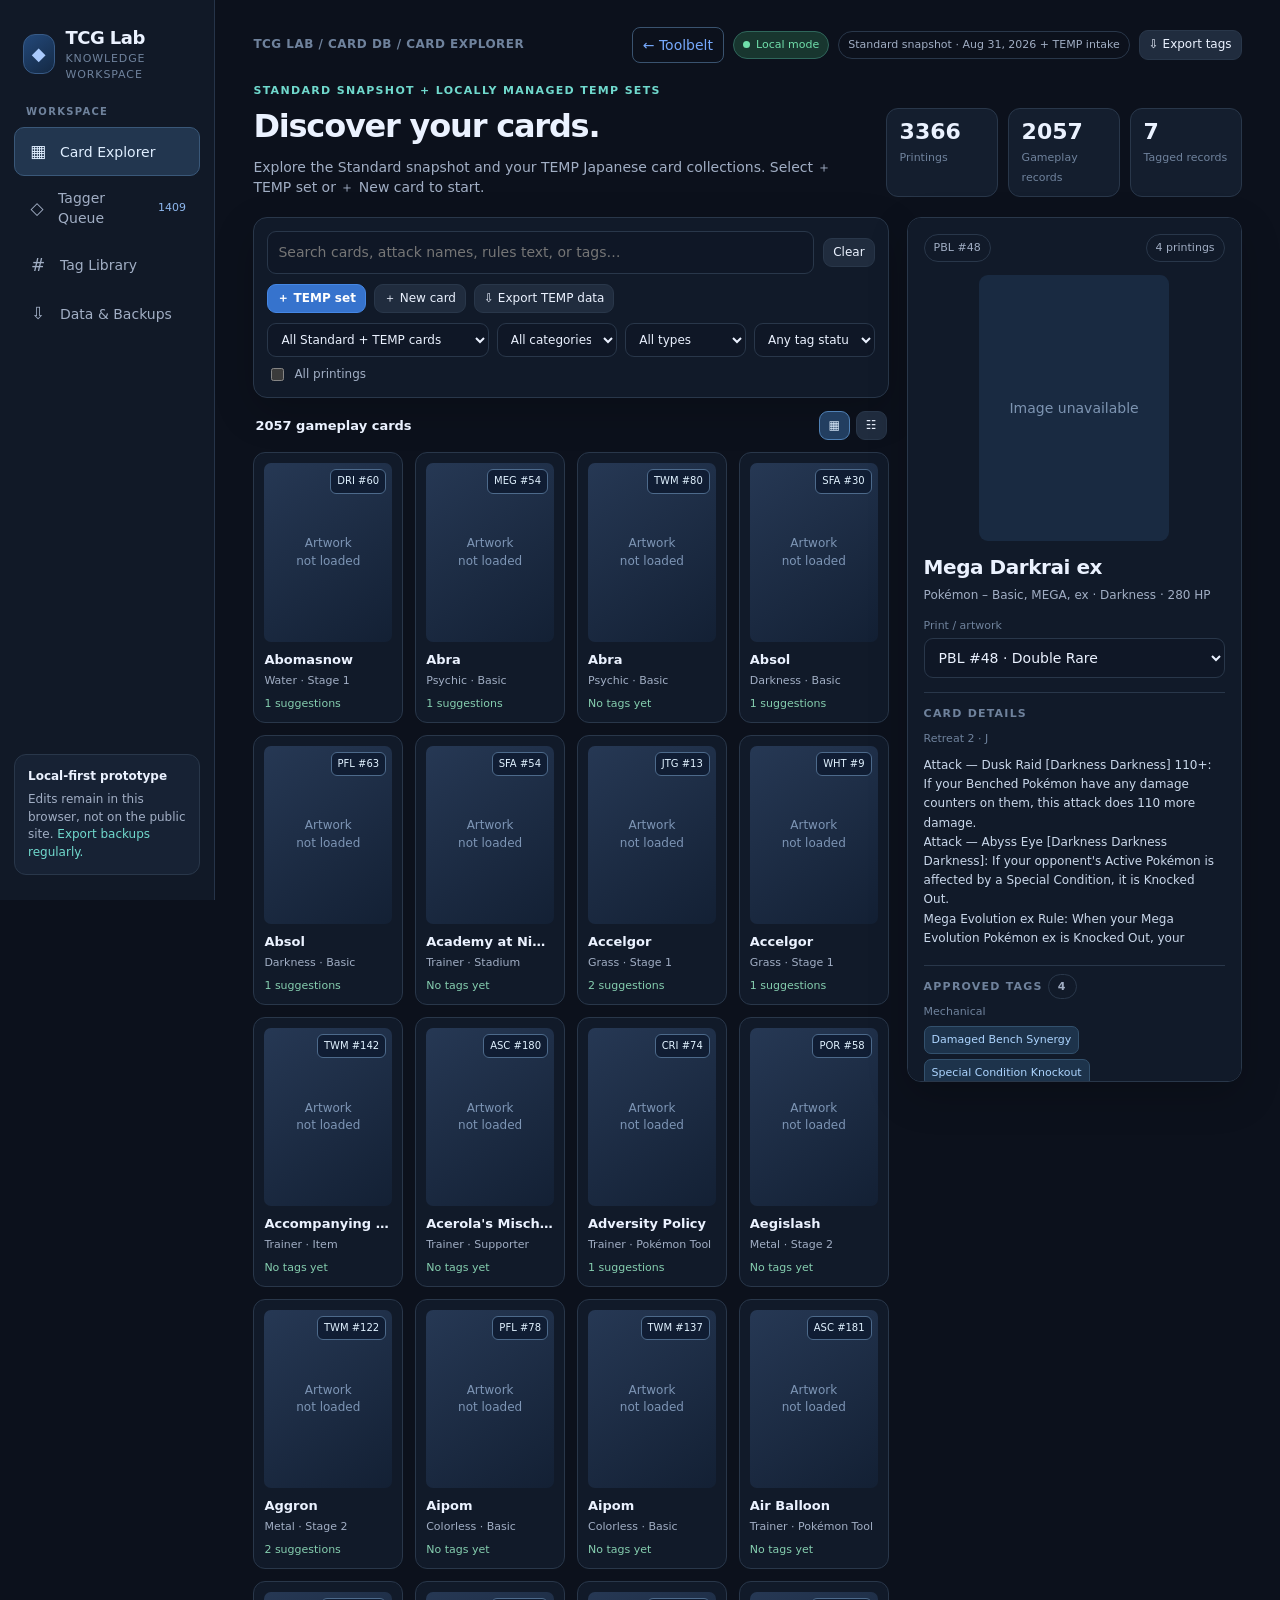
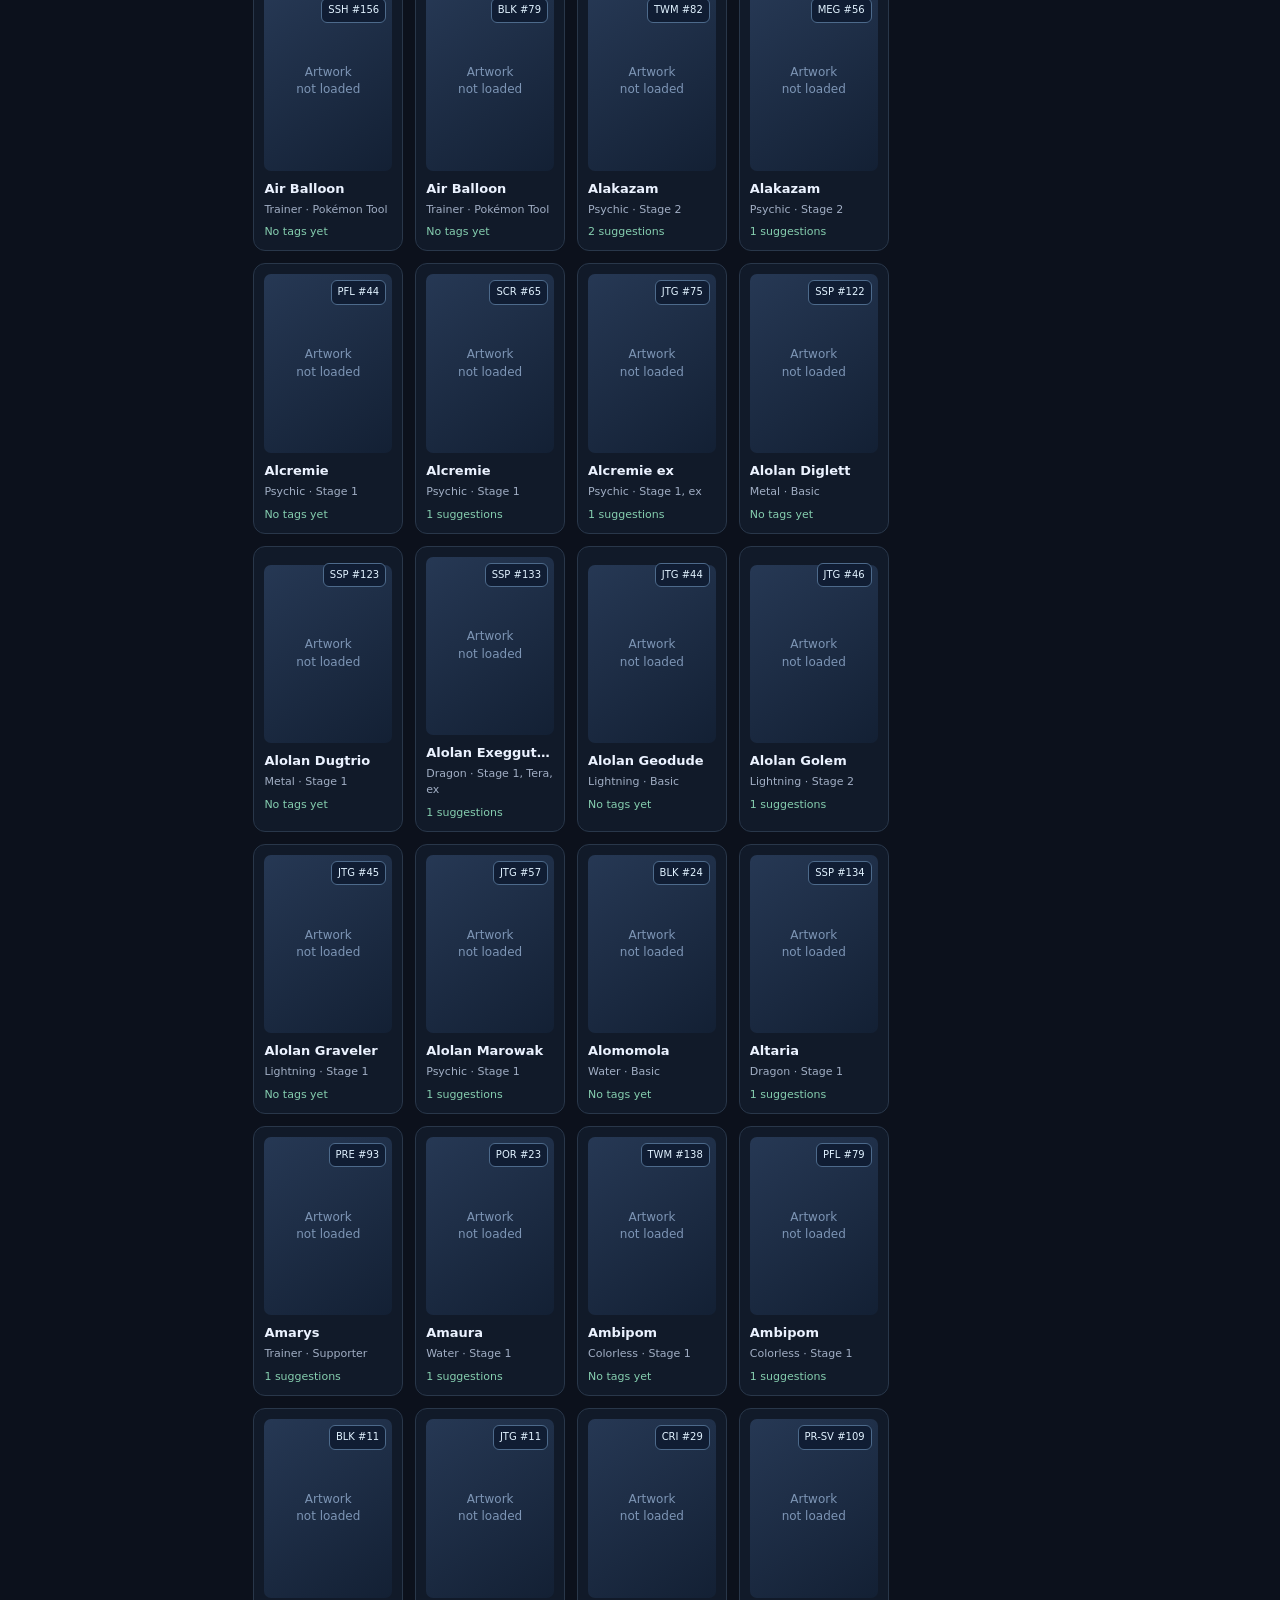
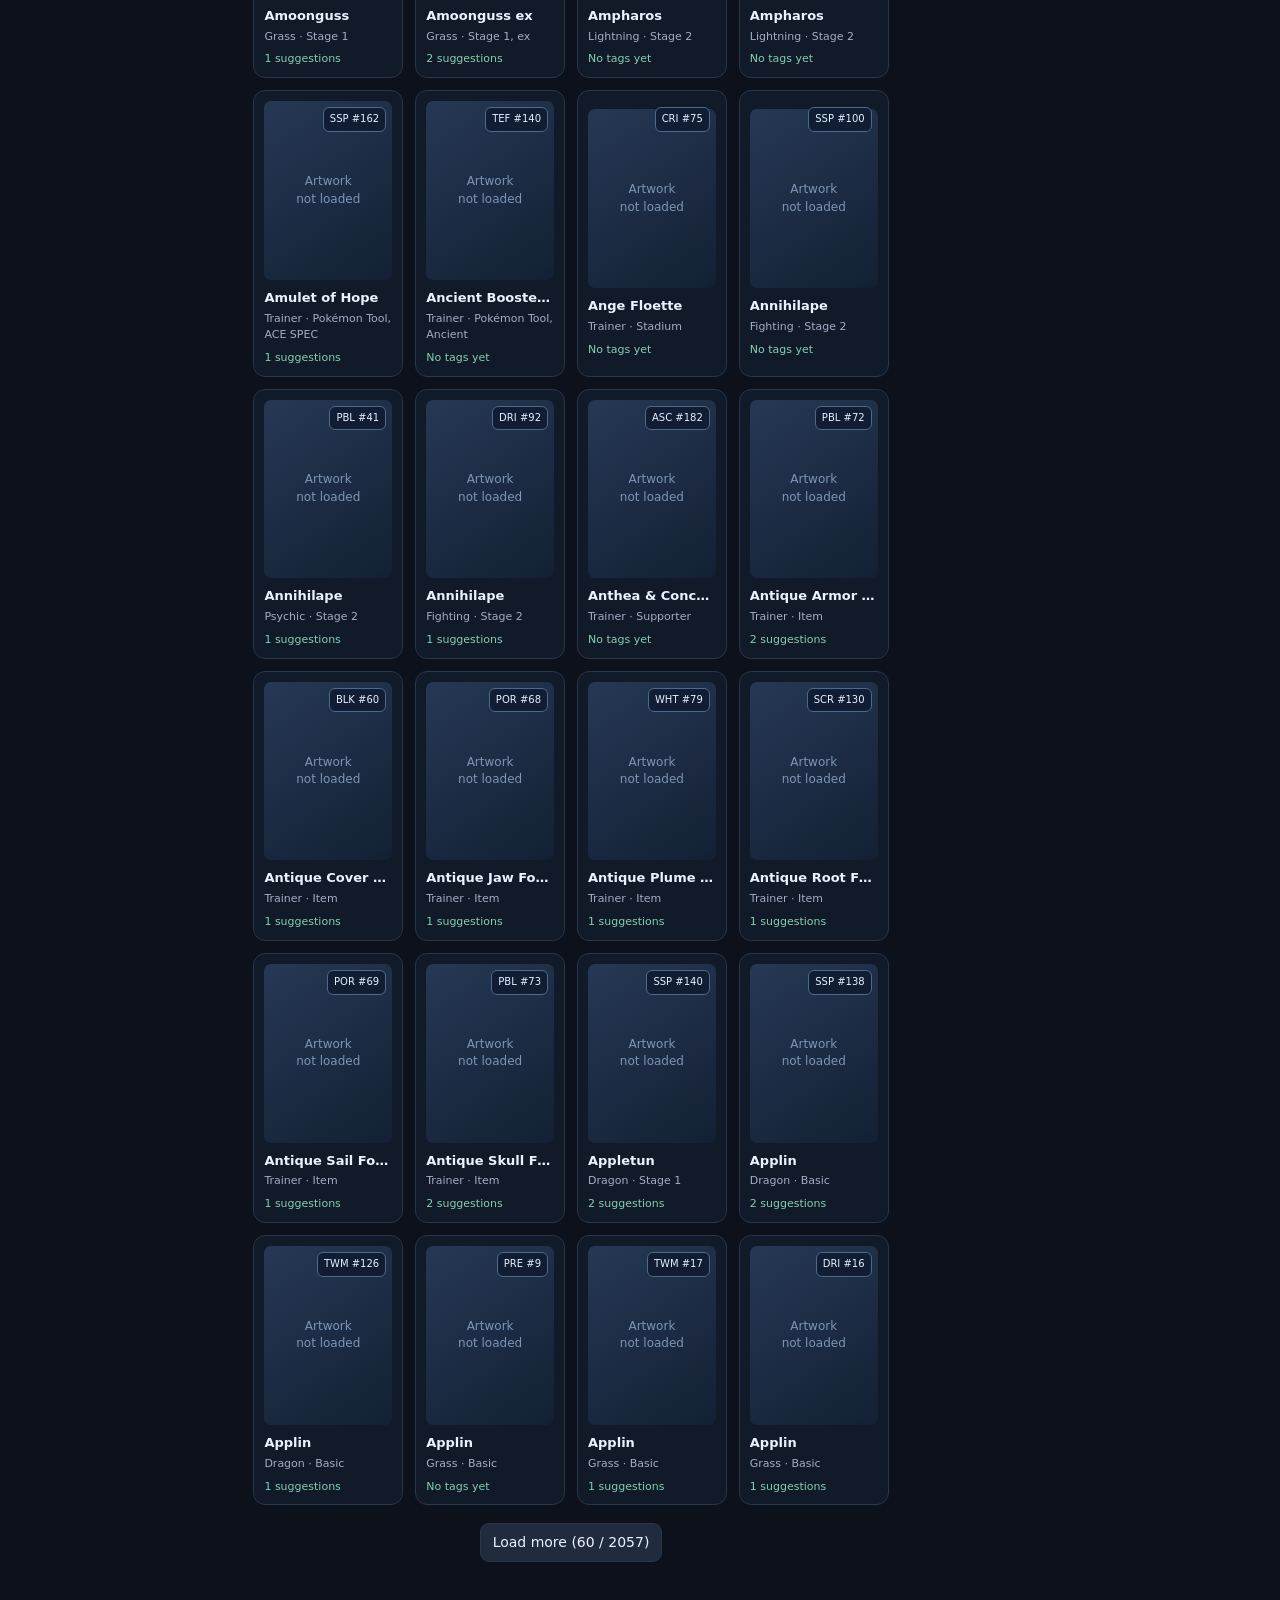
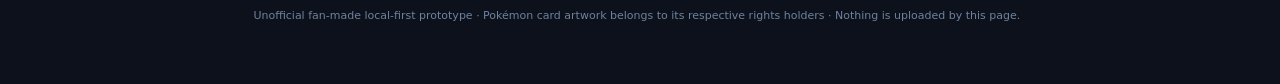
==== public/card-db.html @ 13510720 "Propose 50 evidence-backed tags for Aura Seeker reveals, preserving user review decisions" ====
<!DOCTYPE html>
<html lang="en"><head><meta charset="utf-8"><meta name="viewport" content="width=device-width,initial-scale=1"><meta name="color-scheme" content="dark"><title>TCG Lab · Card DB & Tagger v0.1</title>
<style>
:root{--bg:#0c111c;--pane:#111a29;--panel:#151f30;--card:#1a2637;--hover:#203148;--line:#29374a;--ink:#ebf2ff;--sub:#a1aec4;--muted:#6f829c;--blue:#76a9fc;--cyan:#70d9cd;--green:#70dfab;--orange:#facb84;--red:#f38e9b;--shadow:0 14px 40px rgba(0,0,0,.19)}
*{box-sizing:border-box}body{margin:0;font-family:Inter,ui-sans-serif,system-ui,-apple-system,Segoe UI,Roboto,Arial,sans-serif;background:var(--bg);color:var(--ink);font-size:14px;line-height:1.45}button,input,select,textarea{font:inherit}button{cursor:pointer}button:disabled{opacity:.4;cursor:not-allowed}a{color:var(--blue)}input,select,textarea{background:#0f1726;color:var(--ink);border:1px solid var(--line);border-radius:9px;outline:none;padding:10px}input:focus,select:focus,textarea:focus{border-color:#689ee5;box-shadow:0 0 0 2px rgba(104,158,229,.13)}
button{border:1px solid var(--line);border-radius:9px;background:#202c3e;color:var(--ink);padding:8px 12px;transition:.15s}button:hover{background:#2c3c52}button.primary{background:#3673cd;border-color:#4587e4;color:white;font-weight:650}button.primary:hover{background:#4688e2}button.subtle{background:transparent;border-color:transparent}button.subtle:hover{background:var(--hover)}button.danger{color:var(--red)}button.small{padding:5px 9px;font-size:12px}button.tiny{padding:3px 6px;font-size:11px}.app{min-height:100vh;display:grid;grid-template-columns:215px minmax(0,1fr)}
.sidebar{background:#111927;border-right:1px solid #263449;padding:25px 14px;position:sticky;top:0;height:100vh;display:flex;flex-direction:column;gap:22px}.brand{display:flex;align-items:center;gap:11px;padding:0 9px}.brand-icon{height:40px;width:40px;border:1px solid #385b87;background:linear-gradient(145deg,#234879,#142944);display:grid;place-items:center;border-radius:12px;color:#a9cafd;font-weight:900;font-size:18px}.brand b{font-size:18px;letter-spacing:-.55px}.brand small{display:block;color:var(--muted);font-size:11px;letter-spacing:.08em;text-transform:uppercase}.nav-title{color:var(--muted);font-size:10px;font-weight:700;letter-spacing:.13em;text-transform:uppercase;padding:0 12px;margin:0 0 8px}.nav-button{display:flex;align-items:center;gap:12px;width:100%;text-align:left;background:transparent;border-color:transparent;padding:11px 13px;color:var(--sub);border-radius:10px}.nav-button.active{background:#22364f;color:#dfeeff;border:1px solid #3a5879}.nav-button:hover{color:white}.nav-button .ico{width:20px;text-align:center;font-size:17px}.nav-button em{margin-left:auto;color:#8eb8ef;font-style:normal;font-size:11px}.side-note{margin-top:auto;background:#172234;border:1px solid var(--line);border-radius:12px;padding:13px;font-size:12px;color:var(--sub)}.side-note strong{display:block;color:var(--ink);margin-bottom:6px}.side-note span{color:var(--cyan)}
.main{min-width:0;padding:27px clamp(17px,3vw,45px) 60px}.top{display:flex;justify-content:space-between;align-items:center;gap:20px;flex-wrap:wrap;margin-bottom:20px}.crumb{color:var(--muted);font-size:12px;font-weight:650;letter-spacing:.04em}.top-right{display:flex;align-items:center;gap:9px;flex-wrap:wrap}.mini-dot{width:7px;height:7px;display:inline-block;background:var(--green);border-radius:100%;margin-right:6px}.pill{font-size:11px;border:1px solid var(--line);padding:5px 9px;border-radius:99px;color:var(--sub);white-space:nowrap}.pill.good{border-color:#2f665b;background:#18362f;color:var(--green)}.hero{margin-bottom:20px;display:flex;align-items:flex-end;justify-content:space-between;gap:25px}.eyebrow{color:var(--cyan);letter-spacing:.12em;text-transform:uppercase;font-size:11px;font-weight:800}.hero h1{font-size:clamp(24px,2.5vw,36px);letter-spacing:-1.2px;margin:4px 0 7px}.hero p{color:var(--sub);margin:0;max-width:710px}.hero-stat{display:flex;gap:10px}.stat{min-width:112px;background:#141e2e;border:1px solid var(--line);border-radius:12px;padding:10px 13px}.stat b{display:block;font-size:22px;line-height:1.2}.stat small{color:var(--muted);font-size:11px}
.workspace{display:grid;grid-template-columns:minmax(0,1fr) 335px;gap:18px;align-items:start}.work-left{min-width:0}.box{background:var(--pane);border:1px solid var(--line);border-radius:14px;box-shadow:var(--shadow)}.tools{padding:13px;margin-bottom:13px}.search-row{display:flex;gap:9px;align-items:center}.search-row input{flex:1;min-width:0}.filter-row{display:flex;align-items:center;gap:8px;flex-wrap:wrap;margin-top:10px}.filter-row select{min-width:120px;flex:1;padding:8px 9px;font-size:12px}#setFilter{flex:2;max-width:330px}.search-row #queueSet{padding:8px 9px;font-size:12px}.filter-row .vsep{height:22px;border-left:1px solid var(--line);margin:0 2px}.toggle{font-size:12px;display:flex;align-items:center;gap:7px;color:var(--sub);white-space:nowrap;cursor:pointer}.toggle input{accent-color:#75a8f1}.results-header{display:flex;align-items:center;justify-content:space-between;margin:0 2px 12px;gap:12px}.results-header strong{font-size:13px}.results-header span{color:var(--sub);font-size:12px}.view-controls{display:flex;gap:6px}.view-controls button{padding:5px 9px}.view-controls button.on{border-color:#4f80b4;background:#223e60;color:#dfefff}
.card-grid{display:grid;grid-template-columns:repeat(auto-fill,minmax(142px,1fr));gap:12px}.tile{border:1px solid var(--line);border-radius:12px;background:var(--pane);min-width:0;text-align:left;padding:10px;transition:transform .12s,border-color .12s;position:relative}.tile:hover{border-color:#739acf;transform:translateY(-2px)}.tile.selected{border:1.5px solid #78b1fa;background:#1b2c42}.tile img{width:100%;aspect-ratio:0.716;object-fit:contain;border-radius:7px;display:block;color:transparent;background:linear-gradient(135deg,#202f44,#142134)}.art-shell{display:block;position:relative;background:linear-gradient(145deg,#263854,#132034);border-radius:7px;overflow:hidden}.art-shell .fallback{position:absolute;inset:0;display:grid;place-items:center;text-align:center;padding:12px;color:#7d95b5;font-size:12px}.tile-name{font-weight:700;font-size:13px;margin-top:9px;overflow:hidden;white-space:nowrap;text-overflow:ellipsis}.tile-meta{color:var(--sub);font-size:11px;margin-top:3px}.tile-tags{font-size:11px;color:#85ceaf;margin-top:7px}.tile .corner{position:absolute;top:16px;right:16px;padding:4px 6px;font-size:10px;color:#e1f2ff;background:#0e1b30df;border:1px solid #4d6a8b;border-radius:6px}.card-list{display:flex;flex-direction:column;gap:7px}.list-tile{display:flex;align-items:center;text-align:left;gap:14px;width:100%;background:var(--pane);border-radius:10px;padding:9px 13px;border:1px solid var(--line)}.list-tile.selected{border-color:var(--blue);background:#1d2e45}.list-tile img{height:49px;width:35px;object-fit:contain;border-radius:3px}.list-tile .grow{flex:1}.list-tile strong{display:block}.list-tile small{color:var(--sub)}
.inspector{position:sticky;top:18px;max-height:calc(100vh - 35px);overflow:auto;scrollbar-width:thin}.inspect-head{padding:16px 16px 0;display:flex;justify-content:space-between;align-items:center}.inspect-body{padding:13px 16px 18px}.inspect-art{max-width:190px;margin:0 auto 12px;aspect-ratio:.716;position:relative;background:#192a41;border-radius:9px;overflow:hidden}.inspect-art img{position:relative;width:100%;height:100%;object-fit:contain;z-index:1}.inspect-art .fallback{position:absolute;inset:0;display:grid;place-items:center;color:#7d94b1;text-align:center;padding:15px}.inspect-body h2{font-size:20px;letter-spacing:-.45px;margin:6px 0 5px}.subline{color:var(--sub);font-size:12px}.section{border-top:1px solid var(--line);margin-top:14px;padding-top:13px}.section h3{font-size:11px;color:var(--muted);text-transform:uppercase;letter-spacing:.11em;margin:0 0 9px}.rules{font-size:12px;white-space:pre-wrap;color:#c9d7ea;line-height:1.6;max-height:195px;overflow:auto;padding-right:5px}.tag-row{display:flex;gap:5px;flex-wrap:wrap;margin-top:6px}.tag-chip{font-size:11px;padding:5px 7px;border-radius:7px;border:1px solid #33516d;background:#1d334b;color:#acd4fe;text-align:left}.tag-chip.strategic{color:#a3e6be;background:#18372d;border-color:#32614f}.tag-chip.personal{color:#f6d79c;background:#3b3020;border-color:#71583b}.tag-chip.proposed{border-style:dashed;opacity:.8}.tag-chip:hover{filter:brightness(1.2)}.tag-edit input,.tag-edit select,.tag-edit textarea{width:100%;margin:4px 0 8px}.tag-edit label{font-size:11px;color:var(--sub);font-weight:700}.tag-edit .buttons{display:flex;gap:7px}.suggestion{border:1px solid #3c5063;background:#142234;border-radius:9px;padding:10px;margin-bottom:7px}.suggestion b{font-size:12px}.suggestion p{font-size:11px;color:var(--sub);margin:6px 0 10px}.suggestion .actions{display:flex;gap:6px}.micro{font-size:11px;color:var(--muted)}.empty{padding:45px 20px;text-align:center;border:1px dashed var(--line);border-radius:12px;color:var(--sub)}.empty h3{color:var(--ink)}.queue-list{display:flex;flex-direction:column;gap:8px}.queue-item{display:flex;align-items:center;gap:12px;padding:10px 12px;border-radius:12px;border:1px solid var(--line);background:var(--pane);width:100%;text-align:left}.queue-item:hover{border-color:var(--blue)}.queue-item.selected{border-color:var(--blue);background:#1e3047}.queue-item img{height:65px;width:47px;object-fit:contain;border-radius:5px;background:#23374e}.queue-item .grow{flex:1}.queue-item strong{display:block}.queue-item small{display:block;color:var(--sub);margin-top:4px}.queue-count{background:#183b49;color:#87e0f5;padding:5px 9px;border-radius:100px;font-size:11px}
.library-grid{display:grid;grid-template-columns:repeat(auto-fill,minmax(205px,1fr));gap:10px}.tag-library-item{text-align:left;padding:13px;background:var(--pane);border:1px solid var(--line);border-radius:12px}.tag-library-item:hover{border-color:var(--blue)}.tag-library-item b{display:block;margin-bottom:5px}.tag-library-item small{color:var(--sub)}.tag-library-item .count{float:right;font-size:12px;color:var(--green)}.data-grid{display:grid;grid-template-columns:repeat(auto-fit,minmax(280px,1fr));gap:14px}.data-box{padding:20px}.data-box h3{margin:0 0 8px}.data-box p{color:var(--sub);font-size:13px}.code{font-family:ui-monospace,SFMono-Regular,Consolas,monospace;font-size:12px;color:#b5d5f6;background:#0b1524;padding:11px;border-radius:8px;overflow:auto;white-space:pre-wrap}.footer{margin-top:28px;color:var(--muted);font-size:11px}.toolbar-buttons{display:flex;gap:7px;flex-wrap:wrap}.toast{position:fixed;bottom:25px;right:25px;background:#233b45;border:1px solid #4d9b99;color:#e2fffa;padding:13px 17px;border-radius:11px;box-shadow:0 12px 42px #0007;max-width:360px;z-index:100;display:none}.toast.show{display:block}.hidden{display:none!important}
@media(max-width:1120px){.workspace{grid-template-columns:minmax(0,1fr) 290px}.hero-stat{display:none}}
@media(max-width:800px){.app{display:block}.sidebar{height:auto;position:static;padding:12px 15px;gap:10px}.brand{justify-content:space-between}.sidebar nav{display:flex;gap:5px;overflow:auto}.nav-title,.side-note{display:none}.nav-button{width:auto;flex-shrink:0;padding:8px;font-size:12px}.nav-button em{display:none}.nav-button .ico{font-size:14px}.main{padding:18px 14px 50px}.workspace{grid-template-columns:1fr}.inspector{position:static;max-height:none;order:-1}.inspect-art{max-width:150px}.card-grid{grid-template-columns:repeat(auto-fill,minmax(125px,1fr));gap:9px}.top{margin-bottom:14px}.hero{margin-bottom:17px}.hero h1{font-size:26px}}
@media(max-width:450px){.card-grid{grid-template-columns:repeat(2,minmax(0,1fr))}.filter-row select{min-width:95px}.top-right{font-size:11px}.nav-button{gap:5px}}

/* Card DB v0.1 — TEMP creation and manual intake reuse the Tagger interface. */
.temp-actions{display:flex;align-items:center;flex-wrap:wrap;gap:8px;margin:10px 0 0}
.temp-dialog{width:min(720px,calc(100vw - 28px));max-height:88dvh;overflow:auto;color:var(--ink);background:#111a29;border:1px solid #3a536f;border-radius:14px;padding:20px;box-shadow:0 18px 70px #0009}
.temp-dialog::backdrop{background:#020715c9}
.temp-dialog form{display:grid;gap:11px}
.temp-dialog h2{margin:0;color:#ecf3ff;font-size:22px}
.temp-dialog label{display:grid;gap:5px;font-size:12px;color:var(--sub);font-weight:650}
.temp-dialog .temp-fields{display:grid;grid-template-columns:1fr 1fr;gap:10px}
.temp-dialog .temp-fields .full{grid-column:1/-1}
.temp-dialog .temp-fields input,.temp-dialog .temp-fields textarea,.temp-dialog .temp-fields select{width:100%}
.temp-dialog .buttons{display:flex;justify-content:flex-end;gap:8px;flex-wrap:wrap}
.temp-error{color:#ffadad;min-height:1em;margin:0}
.temp-research .rules{white-space:pre-wrap;margin:8px 0 10px}
@media(max-width:560px){.temp-dialog .temp-fields{grid-template-columns:1fr}.temp-dialog .temp-fields .full{grid-column:auto}}
.fallback[hidden]{display:none!important}</style></head>
<body><script id="catalog" type="application/json">{"schema":"tcg-lab-catalog-v2","scope":"2026-08-31 Standard snapshot (H/I/J, valid reprints and Basic Energy)","set":{"code":"ALL","name":"Standard snapshot","snapshot":"2026-08-31"},"sets":[{"set_code":"PBL","name":"Pitch Black","first_release_date":"2026/07/17","imported_printings":120,"scope_note":"Source-August current-era set selection"},{"set_code":"CRI","name":"Chaos Rising","first_release_date":"2026/05/22","imported_printings":122,"scope_note":"Source-August current-era set selection"},{"set_code":"POR","name":"Perfect Order","first_release_date":"2026/03/27","imported_printings":124,"scope_note":"Source-August current-era set selection"},{"set_code":"ASC","name":"Ascended Heroes","first_release_date":"2026/01/30","imported_printings":295,"scope_note":"Source-August current-era set selection"},{"set_code":"PFL","name":"Phantasmal Flames","first_release_date":"2025/11/14","imported_printings":130,"scope_note":"Source-August current-era set selection"},{"set_code":"MEG","name":"Mega Evolution","first_release_date":"2025/09/26","imported_printings":188,"scope_note":"Source-August current-era set selection"},{"set_code":"BLK","name":"Black Bolt","first_release_date":"2025/07/18","imported_printings":171,"scope_note":"Source-August current-era set selection"},{"set_code":"WHT","name":"White Flare","first_release_date":"2025/07/18","imported_printings":173,"scope_note":"Source-August current-era set selection"},{"set_code":"DRI","name":"Destined Rivals","first_release_date":"2025/05/30","imported_printings":244,"scope_note":"Source-August current-era set selection"},{"set_code":"JTG","name":"Journey Together","first_release_date":"2025/03/28","imported_printings":189,"scope_note":"Source-August current-era set selection"},{"set_code":"PRE","name":"Prismatic Evolutions","first_release_date":"2025/01/17","imported_printings":152,"scope_note":"Source-August current-era set selection"},{"set_code":"SSP","name":"Surging Sparks","first_release_date":"2024/11/08","imported_printings":252,"scope_note":"Source-August current-era set selection"},{"set_code":"SCR","name":"Stellar Crown","first_release_date":"2024/09/13","imported_printings":167,"scope_note":"Source-August current-era set selection"},{"set_code":"SFA","name":"Shrouded Fable","first_release_date":"2024/08/02","imported_printings":98,"scope_note":"Source-August current-era set selection"},{"set_code":"TWM","name":"Twilight Masquerade","first_release_date":"2024/05/24","imported_printings":226,"scope_note":"Source-August current-era set selection"},{"set_code":"TEF","name":"Temporal Forces","first_release_date":"2024/03/22","imported_printings":218,"scope_note":"Source-August current-era set selection"},{"set_code":"PAF","name":"Paldean Fates","first_release_date":"2024/01/26","imported_printings":3,"scope_note":"Partial / promo selection from source"},{"set_code":"PAR","name":"Paradox Rift","first_release_date":"2023/11/03","imported_printings":2,"scope_note":"Partial / promo selection from source"},{"set_code":"MEW","name":"151","first_release_date":"2023/09/22","imported_printings":2,"scope_note":"Partial / promo selection from source"},{"set_code":"OBF","name":"Obsidian Flames","first_release_date":"2023/08/11","imported_printings":1,"scope_note":"Partial / promo selection from source"},{"set_code":"PAL","name":"Paldea Evolved","first_release_date":"2023/06/09","imported_printings":4,"scope_note":"Partial / promo selection from source"},{"set_code":"SVI","name":"Scarlet & Violet","first_release_date":"2023/03/31","imported_printings":15,"scope_note":"Partial / promo selection from source"},{"set_code":"SVE","name":"Scarlet & Violet Energies","first_release_date":"2023/03/31","imported_printings":16,"scope_note":"Partial / promo selection from source"},{"set_code":"CRZ","name":"Crown Zenith","first_release_date":"2023/01/20","imported_printings":18,"scope_note":"Partial / promo selection from source"},{"set_code":"PR-SV","name":"Scarlet & Violet Black Star Promos","first_release_date":"2023/01/01","imported_printings":54,"scope_note":"Partial / promo selection from source"},{"set_code":"SIT","name":"Silver Tempest","first_release_date":"2022/11/11","imported_printings":2,"scope_note":"Partial / promo selection from source"},{"set_code":"LOR","name":"Lost Origin Trainer Gallery","first_release_date":"2022/09/09","imported_printings":2,"scope_note":"Partial / promo selection from source"},{"set_code":"PGO","name":"Pokémon GO","first_release_date":"2022/07/01","imported_printings":1,"scope_note":"Partial / promo selection from source"},{"set_code":"BRS","name":"Brilliant Stars","first_release_date":"2022/02/25","imported_printings":3,"scope_note":"Partial / promo selection from source"},{"set_code":"FST","name":"Fusion Strike","first_release_date":"2021/11/12","imported_printings":4,"scope_note":"Partial / promo selection from source"},{"set_code":"EVS","name":"Evolving Skies","first_release_date":"2021/08/27","imported_printings":3,"scope_note":"Partial / promo selection from source"},{"set_code":"CRE","name":"Chilling Reign","first_release_date":"2021/06/18","imported_printings":3,"scope_note":"Partial / promo selection from source"},{"set_code":"BST","name":"Battle Styles","first_release_date":"2021/03/19","imported_printings":1,"scope_note":"Partial / promo selection from source"},{"set_code":"SHF","name":"Shining Fates","first_release_date":"2021/02/19","imported_printings":1,"scope_note":"Partial / promo selection from source"},{"set_code":"VIV","name":"Vivid Voltage","first_release_date":"2020/11/13","imported_printings":1,"scope_note":"Partial / promo selection from source"},{"set_code":"CPA","name":"Champion's Path","first_release_date":"2020/09/25","imported_printings":3,"scope_note":"Partial / promo selection from source"},{"set_code":"RCL","name":"Rebel Clash","first_release_date":"2020/05/01","imported_printings":6,"scope_note":"Partial / promo selection from source"},{"set_code":"SSH","name":"Sword & Shield","first_release_date":"2020/02/07","imported_printings":12,"scope_note":"Partial / promo selection from source"},{"set_code":"PR-SW","name":"SWSH Black Star Promos","first_release_date":"2019/11/15","imported_printings":2,"scope_note":"Partial / promo selection from source"},{"set_code":"HIF","name":"Hidden Fates","first_release_date":"2019/08/23","imported_printings":1,"scope_note":"Partial / promo selection from source"},{"set_code":"UNB","name":"Unbroken Bonds","first_release_date":"2019/05/03","imported_printings":4,"scope_note":"Partial / promo selection from source"},{"set_code":"LOT","name":"Lost Thunder","first_release_date":"2018/11/02","imported_printings":3,"scope_note":"Partial / promo selection from source"},{"set_code":"CES","name":"Celestial Storm","first_release_date":"2018/08/03","imported_printings":3,"scope_note":"Partial / promo selection from source"},{"set_code":"FLI","name":"Forbidden Light","first_release_date":"2018/05/04","imported_printings":2,"scope_note":"Partial / promo selection from source"},{"set_code":"UPR","name":"Ultra Prism","first_release_date":"2018/02/02","imported_printings":1,"scope_note":"Partial / promo selection from source"},{"set_code":"CIN","name":"Crimson Invasion","first_release_date":"2017/11/03","imported_printings":1,"scope_note":"Partial / promo selection from source"},{"set_code":"SLG","name":"Shining Legends","first_release_date":"2017/10/06","imported_printings":5,"scope_note":"Partial / promo selection from source"},{"set_code":"BUS","name":"Burning Shadows","first_release_date":"2017/08/05","imported_printings":2,"scope_note":"Partial / promo selection from source"},{"set_code":"GRI","name":"Guardians Rising","first_release_date":"2017/05/05","imported_printings":8,"scope_note":"Partial / promo selection from source"},{"set_code":"SUM","name":"Sun & Moon","first_release_date":"2017/02/03","imported_printings":22,"scope_note":"Partial / promo selection from source"},{"set_code":"EVO","name":"Evolutions","first_release_date":"2016/11/02","imported_printings":12,"scope_note":"Partial / promo selection from source"},{"set_code":"FCO","name":"Fates Collide","first_release_date":"2016/05/02","imported_printings":1,"scope_note":"Partial / promo selection from source"},{"set_code":"GEN","name":"Generations","first_release_date":"2016/02/22","imported_printings":12,"scope_note":"Partial / promo selection from source"},{"set_code":"BKP","name":"BREAKpoint","first_release_date":"2016/02/03","imported_printings":2,"scope_note":"Partial / promo selection from source"},{"set_code":"BKT","name":"BREAKthrough","first_release_date":"2015/11/04","imported_printings":1,"scope_note":"Partial / promo selection from source"},{"set_code":"AOR","name":"Ancient Origins","first_release_date":"2015/08/12","imported_printings":3,"scope_note":"Partial / promo selection from source"},{"set_code":"ROS","name":"Roaring Skies","first_release_date":"2015/05/06","imported_printings":3,"scope_note":"Partial / promo selection from source"},{"set_code":"PRC","name":"Primal Clash","first_release_date":"2015/02/04","imported_printings":4,"scope_note":"Partial / promo selection from source"},{"set_code":"PHF","name":"Phantom Forces","first_release_date":"2014/11/05","imported_printings":1,"scope_note":"Partial / promo selection from source"},{"set_code":"FFI","name":"Furious Fists","first_release_date":"2014/08/13","imported_printings":1,"scope_note":"Partial / promo selection from source"},{"set_code":"FLF","name":"Flashfire","first_release_date":"2014/05/07","imported_printings":4,"scope_note":"Partial / promo selection from source"},{"set_code":"XY","name":"XY","first_release_date":"2014/02/05","imported_printings":9,"scope_note":"Partial / promo selection from source"},{"set_code":"KSS","name":"Kalos Starter Set","first_release_date":"2013/11/08","imported_printings":5,"scope_note":"Partial / promo selection from source"},{"set_code":"LTR","name":"Legendary Treasures","first_release_date":"2013/11/06","imported_printings":2,"scope_note":"Partial / promo selection from source"},{"set_code":"PLB","name":"Plasma Blast","first_release_date":"2013/08/14","imported_printings":7,"scope_note":"Partial / promo selection from source"},{"set_code":"PLF","name":"Plasma Freeze","first_release_date":"2013/05/08","imported_printings":1,"scope_note":"Partial / promo selection from source"},{"set_code":"PLS","name":"Plasma Storm","first_release_date":"2013/02/06","imported_printings":1,"scope_note":"Partial / promo selection from source"},{"set_code":"BCR","name":"Boundaries Crossed","first_release_date":"2012/11/07","imported_printings":5,"scope_note":"Partial / promo selection from source"},{"set_code":"DRX","name":"Dragons Exalted","first_release_date":"2012/08/15","imported_printings":1,"scope_note":"Partial / promo selection from source"},{"set_code":"DEX","name":"Dark Explorers","first_release_date":"2012/05/09","imported_printings":5,"scope_note":"Partial / promo selection from source"},{"set_code":"NXD","name":"Next Destinies","first_release_date":"2012/02/08","imported_printings":1,"scope_note":"Partial / promo selection from source"},{"set_code":"EPO","name":"Emerging Powers","first_release_date":"2011/08/31","imported_printings":3,"scope_note":"Partial / promo selection from source"},{"set_code":"BLW","name":"Black & White","first_release_date":"2011/04/25","imported_printings":14,"scope_note":"Partial / promo selection from source"},{"set_code":"CL","name":"Call of Legends","first_release_date":"2011/02/09","imported_printings":8,"scope_note":"Partial / promo selection from source"},{"set_code":"UL","name":"HS—Unleashed","first_release_date":"2010/05/12","imported_printings":2,"scope_note":"Partial / promo selection from source"},{"set_code":"HS","name":"HeartGold & SoulSilver","first_release_date":"2010/02/10","imported_printings":12,"scope_note":"Partial / promo selection from source"},{"set_code":"PL","name":"Platinum","first_release_date":"2009/02/11","imported_printings":1,"scope_note":"Partial / promo selection from source"},{"set_code":"SF","name":"Stormfront","first_release_date":"2008/11/01","imported_printings":3,"scope_note":"Partial / promo selection from source"},{"set_code":"POP8","name":"POP Series 8","first_release_date":"2008/09/01","imported_printings":1,"scope_note":"Partial / promo selection from source"},{"set_code":"MD","name":"Majestic Dawn","first_release_date":"2008/05/01","imported_printings":3,"scope_note":"Partial / promo selection from source"},{"set_code":"GE","name":"Great Encounters","first_release_date":"2008/02/01","imported_printings":1,"scope_note":"Partial / promo selection from source"},{"set_code":"SW","name":"Secret Wonders","first_release_date":"2007/11/01","imported_printings":2,"scope_note":"Partial / promo selection from source"},{"set_code":"MT","name":"Mysterious Treasures","first_release_date":"2007/08/01","imported_printings":1,"scope_note":"Partial / promo selection from source"},{"set_code":"DP","name":"Diamond & Pearl","first_release_date":"2007/05/01","imported_printings":13,"scope_note":"Partial / promo selection from source"},{"set_code":"POP5","name":"POP Series 5","first_release_date":"2007/03/01","imported_printings":1,"scope_note":"Partial / promo selection from source"},{"set_code":"PK","name":"Power Keepers","first_release_date":"2007/02/02","imported_printings":8,"scope_note":"Partial / promo selection from source"},{"set_code":"DF","name":"Dragon Frontiers","first_release_date":"2006/11/01","imported_printings":1,"scope_note":"Partial / promo selection from source"},{"set_code":"CG","name":"Crystal Guardians","first_release_date":"2006/08/01","imported_printings":3,"scope_note":"Partial / promo selection from source"},{"set_code":"HP","name":"Holon Phantoms","first_release_date":"2006/05/01","imported_printings":7,"scope_note":"Partial / promo selection from source"},{"set_code":"TK2B","name":"EX Trainer Kit 2 Minun","first_release_date":"2006/03/01","imported_printings":4,"scope_note":"Partial / promo selection from source"},{"set_code":"TK2A","name":"EX Trainer Kit 2 Plusle","first_release_date":"2006/03/01","imported_printings":4,"scope_note":"Partial / promo selection from source"},{"set_code":"DS","name":"Delta Species","first_release_date":"2005/10/31","imported_printings":3,"scope_note":"Partial / promo selection from source"},{"set_code":"UF","name":"Unseen Forces","first_release_date":"2005/08/01","imported_printings":4,"scope_note":"Partial / promo selection from source"},{"set_code":"EM","name":"Emerald","first_release_date":"2005/05/01","imported_printings":7,"scope_note":"Partial / promo selection from source"},{"set_code":"DX","name":"Deoxys","first_release_date":"2005/02/01","imported_printings":1,"scope_note":"Partial / promo selection from source"},{"set_code":"RG","name":"FireRed & LeafGreen","first_release_date":"2004/09/01","imported_printings":4,"scope_note":"Partial / promo selection from source"},{"set_code":"TK1A","name":"EX Trainer Kit Latias","first_release_date":"2004/06/01","imported_printings":3,"scope_note":"Partial / promo selection from source"},{"set_code":"TK1B","name":"EX Trainer Kit Latios","first_release_date":"2004/06/01","imported_printings":3,"scope_note":"Partial / promo selection from source"},{"set_code":"SS","name":"Sandstorm","first_release_date":"2003/09/18","imported_printings":1,"scope_note":"Partial / promo selection from source"},{"set_code":"RS","name":"Ruby & Sapphire","first_release_date":"2003/07/01","imported_printings":11,"scope_note":"Partial / promo selection from source"},{"set_code":"AQ","name":"Aquapolis","first_release_date":"2003/01/15","imported_printings":1,"scope_note":"Partial / promo selection from source"},{"set_code":"EX","name":"Expedition Base Set","first_release_date":"2002/09/15","imported_printings":10,"scope_note":"Partial / promo selection from source"},{"set_code":"LC","name":"Legendary Collection","first_release_date":"2002/05/24","imported_printings":2,"scope_note":"Partial / promo selection from source"},{"set_code":"N1","name":"Neo Genesis","first_release_date":"2000/12/16","imported_printings":6,"scope_note":"Partial / promo selection from source"},{"set_code":"G2","name":"Gym Challenge","first_release_date":"2000/10/16","imported_printings":7,"scope_note":"Partial / promo selection from source"},{"set_code":"G1","name":"Gym Heroes","first_release_date":"2000/08/14","imported_printings":6,"scope_note":"Partial / promo selection from source"},{"set_code":"B2","name":"Base Set 2","first_release_date":"2000/02/24","imported_printings":11,"scope_note":"Partial / promo selection from source"},{"set_code":"FO","name":"Fossil","first_release_date":"1999/10/10","imported_printings":1,"scope_note":"Partial / promo selection from source"},{"set_code":"JU","name":"Jungle","first_release_date":"1999/06/16","imported_printings":1,"scope_note":"Partial / promo selection from source"},{"set_code":"BS","name":"Base","first_release_date":"1999/01/09","imported_printings":10,"scope_note":"Partial / promo selection from source"}],"entities":[{"entity_id":"ce_492cff37df2956ed5214abad","name":"Abomasnow","supertype":"Pokémon – Stage 1","card_type":"Pokémon","stage":"Stage 1","pokemon_types":"Water","hp":"150","evolves_from":"Snover","ability_names":null,"ability_effects":null,"attack_names":"Lunge Out | Frozen Wood","attack_costs":"Colorless Colorless Colorless | Water Water Water Colorless","attack_damage":"90 | 120+","attack_effects":"If this Pokémon has 2 or more Grass Energy attached, this attack does 120 more damage.","rules_text":null,"combined_text":"Attack — Lunge Out [Colorless Colorless Colorless] 90\nAttack — Frozen Wood [Water Water Water Colorless] 120+: If this Pokémon has 2 or more Grass Energy attached, this attack does 120 more damage.","weakness":"Metal ×2","resistance":null,"retreat_cost":"4","printings":[{"printing_id":"sv10-60","set_code":"DRI","card_number":"60","image_url":"https://images.pokemontcg.io/sv10/60_hires.png","rarity":"Uncommon","artist":null,"regulation_mark":"I","legal_basis":"Current regulation mark I","release_date":"2025/05/30","source_url":"https://github.com/PokemonTCG/pokemon-tcg-data"}]},{"entity_id":"ce_20c79ab375186163472986ff","name":"Abra","supertype":"Pokémon – Basic","card_type":"Pokémon","stage":"Basic","pokemon_types":"Psychic","hp":"50","evolves_from":null,"ability_names":null,"ability_effects":null,"attack_names":"Teleportation Attack","attack_costs":"Psychic","attack_damage":"10","attack_effects":"Switch this Pokémon with 1 of your Benched Pokémon.","rules_text":null,"combined_text":"Attack — Teleportation Attack [Psychic] 10: Switch this Pokémon with 1 of your Benched Pokémon.","weakness":"Darkness ×2","resistance":"Fighting -30","retreat_cost":"1","printings":[{"printing_id":"me1-54","set_code":"MEG","card_number":"54","image_url":"https://images.pokemontcg.io/me1/54_hires.png","rarity":"Common","artist":null,"regulation_mark":"I","legal_basis":"Current regulation mark I","release_date":"2025/09/26","source_url":"https://github.com/PokemonTCG/pokemon-tcg-data"}]},{"entity_id":"ce_d137dd0bd4d42e57bb492f75","name":"Abra","supertype":"Pokémon – Basic","card_type":"Pokémon","stage":"Basic","pokemon_types":"Psychic","hp":"40","evolves_from":null,"ability_names":"Teleporter","ability_effects":"Once during your turn, if this Pokémon is in the Active Spot, you may shuffle it and all attached cards into your deck.","attack_names":"Beam","attack_costs":"Psychic","attack_damage":"10","attack_effects":null,"rules_text":null,"combined_text":"Ability — Teleporter: Once during your turn, if this Pokémon is in the Active Spot, you may shuffle it and all attached cards into your deck.\nAttack — Beam [Psychic] 10","weakness":"Darkness ×2","resistance":"Fighting -30","retreat_cost":"1","printings":[{"printing_id":"sv6-80","set_code":"TWM","card_number":"80","image_url":"https://images.pokemontcg.io/sv6/80_hires.png","rarity":"Common","artist":"Kariya","regulation_mark":"H","legal_basis":"Current regulation mark H","release_date":"2024/05/24","source_url":"https://github.com/PokemonTCG/pokemon-tcg-data"}]},{"entity_id":"ce_0a5deffc4a461b774bc980d6","name":"Absol","supertype":"Pokémon – Basic","card_type":"Pokémon","stage":"Basic","pokemon_types":"Darkness","hp":"110","evolves_from":null,"ability_names":null,"ability_effects":null,"attack_names":"Darkfall","attack_costs":"Colorless","attack_damage":"20+","attack_effects":"If you have at least 3 Darkness Energy in play, this attack does 50 more damage.","rules_text":null,"combined_text":"Attack — Darkfall [Colorless] 20+: If you have at least 3 Darkness Energy in play, this attack does 50 more damage.","weakness":"Grass ×2","resistance":null,"retreat_cost":"1","printings":[{"printing_id":"sv6pt5-30","set_code":"SFA","card_number":"30","image_url":"https://images.pokemontcg.io/sv6pt5/30_hires.png","rarity":"Common","artist":"rika","regulation_mark":"H","legal_basis":"Current regulation mark H","release_date":"2024/08/02","source_url":"https://github.com/PokemonTCG/pokemon-tcg-data"}]},{"entity_id":"ce_8d8aa873544d0e63aaff530a","name":"Absol","supertype":"Pokémon – Basic","card_type":"Pokémon","stage":"Basic","pokemon_types":"Darkness","hp":"110","evolves_from":null,"ability_names":null,"ability_effects":null,"attack_names":"Allure | Dark Cutter","attack_costs":"Colorless | Darkness Colorless","attack_damage":"60","attack_effects":"Draw 2 cards.","rules_text":null,"combined_text":"Attack — Allure [Colorless]: Draw 2 cards.\nAttack — Dark Cutter [Darkness Colorless] 60","weakness":"Grass ×2","resistance":null,"retreat_cost":"1","printings":[{"printing_id":"me2-63","set_code":"PFL","card_number":"63","image_url":"https://images.pokemontcg.io/me2/63_hires.png","rarity":"Common","artist":"Takumi Wada","regulation_mark":"I","legal_basis":"Current regulation mark I","release_date":"2025/11/14","source_url":"https://github.com/PokemonTCG/pokemon-tcg-data"}]},{"entity_id":"ce_208dbe8159bde41cf381d1d6","name":"Academy at Night","supertype":"Trainer – Stadium","card_type":"Trainer","stage":"Stadium","pokemon_types":null,"hp":null,"evolves_from":null,"ability_names":null,"ability_effects":null,"attack_names":null,"attack_costs":null,"attack_damage":null,"attack_effects":null,"rules_text":"Once during each player's turn, that player may put a card from their hand on top of their deck. | You may play only 1 Stadium card during your turn. Put it next to the Active Spot, and discard it if another Stadium comes into play. A Stadium with the same name can't be played.","combined_text":"Once during each player's turn, that player may put a card from their hand on top of their deck.\nYou may play only 1 Stadium card during your turn. Put it next to the Active Spot, and discard it if another Stadium comes into play. A Stadium with the same name can't be played.","weakness":null,"resistance":null,"retreat_cost":null,"printings":[{"printing_id":"sv6pt5-54","set_code":"SFA","card_number":"54","image_url":"https://images.pokemontcg.io/sv6pt5/54_hires.png","rarity":"Uncommon","artist":"AYUMI ODASHIMA","regulation_mark":"H","legal_basis":"Current regulation mark H","release_date":"2024/08/02","source_url":"https://github.com/PokemonTCG/pokemon-tcg-data"}]},{"entity_id":"ce_07cf3f6e83a1779f66dd5ecc","name":"Accelgor","supertype":"Pokémon – Stage 1","card_type":"Pokémon","stage":"Stage 1","pokemon_types":"Grass","hp":"100","evolves_from":"Shelmet","ability_names":null,"ability_effects":null,"attack_names":"Poisonous Ploy","attack_costs":"Grass Colorless","attack_damage":"70","attack_effects":"Your opponent's Active Pokémon is now Confused and Poisoned. Switch this Pokémon with 1 of your Benched Pokémon.","rules_text":null,"combined_text":"Attack — Poisonous Ploy [Grass Colorless] 70: Your opponent's Active Pokémon is now Confused and Poisoned. Switch this Pokémon with 1 of your Benched Pokémon.","weakness":"Fire ×2","resistance":null,"retreat_cost":"1","printings":[{"printing_id":"sv9-13","set_code":"JTG","card_number":"13","image_url":"https://images.pokemontcg.io/sv9/13_hires.png","rarity":"Uncommon","artist":null,"regulation_mark":"I","legal_basis":"Current regulation mark I","release_date":"2025/03/28","source_url":"https://github.com/PokemonTCG/pokemon-tcg-data"}]},{"entity_id":"ce_b4576b84b849a5a232370923","name":"Accelgor","supertype":"Pokémon – Stage 1","card_type":"Pokémon","stage":"Stage 1","pokemon_types":"Grass","hp":"100","evolves_from":"Shelmet","ability_names":null,"ability_effects":null,"attack_names":"Acid Spray","attack_costs":"Grass","attack_damage":"50","attack_effects":"Flip a coin. If heads, discard an Energy from your opponent's Active Pokémon.","rules_text":null,"combined_text":"Attack — Acid Spray [Grass] 50: Flip a coin. If heads, discard an Energy from your opponent's Active Pokémon.","weakness":"Fire ×2","resistance":null,"retreat_cost":"1","printings":[{"printing_id":"rsv10pt5-9","set_code":"WHT","card_number":"9","image_url":"https://images.pokemontcg.io/rsv10pt5/9_hires.png","rarity":"Uncommon","artist":"Saboteri","regulation_mark":"I","legal_basis":"Current regulation mark I","release_date":"2025/07/18","source_url":"https://github.com/PokemonTCG/pokemon-tcg-data"},{"printing_id":"rsv10pt5-94","set_code":"WHT","card_number":"94","image_url":"https://images.pokemontcg.io/rsv10pt5/94_hires.png","rarity":"Illustration Rare","artist":"Taiga Kasai","regulation_mark":"I","legal_basis":"Current regulation mark I","release_date":"2025/07/18","source_url":"https://github.com/PokemonTCG/pokemon-tcg-data"}]},{"entity_id":"ce_7f644f5372ca75ebebba91cc","name":"Accompanying Flute","supertype":"Trainer – Item","card_type":"Trainer","stage":"Item","pokemon_types":null,"hp":null,"evolves_from":null,"ability_names":null,"ability_effects":null,"attack_names":null,"attack_costs":null,"attack_damage":null,"attack_effects":null,"rules_text":"Reveal the top 5 cards of your opponent's deck. You may choose any number of Basic Pokémon you find there and put those Pokémon onto their Bench. Your opponent shuffles the other cards back into their deck. | You may play any number of Item cards during your turn.","combined_text":"Reveal the top 5 cards of your opponent's deck. You may choose any number of Basic Pokémon you find there and put those Pokémon onto their Bench. Your opponent shuffles the other cards back into their deck.\nYou may play any number of Item cards during your turn.","weakness":null,"resistance":null,"retreat_cost":null,"printings":[{"printing_id":"sv6-142","set_code":"TWM","card_number":"142","image_url":"https://images.pokemontcg.io/sv6/142_hires.png","rarity":"Uncommon","artist":"AYUMI ODASHIMA","regulation_mark":"H","legal_basis":"Current regulation mark H","release_date":"2024/05/24","source_url":"https://github.com/PokemonTCG/pokemon-tcg-data"}]},{"entity_id":"ce_e352eaf26a54bb47ca4acc21","name":"Acerola's Mischief","supertype":"Trainer – Supporter","card_type":"Trainer","stage":"Supporter","pokemon_types":null,"hp":null,"evolves_from":null,"ability_names":null,"ability_effects":null,"attack_names":null,"attack_costs":null,"attack_damage":null,"attack_effects":null,"rules_text":"You can use this card only if your opponent has 2 or fewer Prize cards remaining.  Choose 1 of your Pokémon in play. During your opponent's next turn, prevent all damage from and effects of attacks done to that Pokémon by your opponent's Pokémon ex. | You may play only 1 Supporter card during your turn.","combined_text":"You can use this card only if your opponent has 2 or fewer Prize cards remaining.  Choose 1 of your Pokémon in play. During your opponent's next turn, prevent all damage from and effects of attacks done to that Pokémon by your opponent's Pokémon ex.\nYou may play only 1 Supporter card during your turn.","weakness":null,"resistance":null,"retreat_cost":null,"printings":[{"printing_id":"me2pt5-180","set_code":"ASC","card_number":"180","image_url":"https://images.scrydex.com/pokemon/me2pt5-180/large","rarity":"Uncommon","artist":"Yuu Nishida","regulation_mark":"I","legal_basis":"Current regulation mark I","release_date":"2026/01/30","source_url":"https://github.com/PokemonTCG/pokemon-tcg-data"},{"printing_id":"me1-113","set_code":"MEG","card_number":"113","image_url":"https://images.pokemontcg.io/me1/113_hires.png","rarity":"Uncommon","artist":null,"regulation_mark":"I","legal_basis":"Current regulation mark I","release_date":"2025/09/26","source_url":"https://github.com/PokemonTCG/pokemon-tcg-data"},{"printing_id":"me1-165","set_code":"MEG","card_number":"165","image_url":"https://images.pokemontcg.io/me1/165_hires.png","rarity":"Ultra Rare","artist":null,"regulation_mark":"I","legal_basis":"Current regulation mark I","release_date":"2025/09/26","source_url":"https://github.com/PokemonTCG/pokemon-tcg-data"},{"printing_id":"me1-183","set_code":"MEG","card_number":"183","image_url":"https://images.pokemontcg.io/me1/183_hires.png","rarity":"Special Illustration Rare","artist":null,"regulation_mark":"I","legal_basis":"Current regulation mark I","release_date":"2025/09/26","source_url":"https://github.com/PokemonTCG/pokemon-tcg-data"}]},{"entity_id":"ce_e90c3f0a67520fe71a40fb8e","name":"Adversity Policy","supertype":"Trainer – Pokémon Tool","card_type":"Trainer","stage":"Pokémon Tool","pokemon_types":null,"hp":null,"evolves_from":null,"ability_names":null,"ability_effects":null,"attack_names":null,"attack_costs":null,"attack_damage":null,"attack_effects":null,"rules_text":"If the Pokémon this card is attached to has Weakness to your opponent's Active Pokémon's type, is in the Active Spot, and is damaged by an attack from your opponent's Pokémon (even if this Pokémon is Knocked Out), draw 3 cards.","combined_text":"If the Pokémon this card is attached to has Weakness to your opponent's Active Pokémon's type, is in the Active Spot, and is damaged by an attack from your opponent's Pokémon (even if this Pokémon is Knocked Out), draw 3 cards.","weakness":null,"resistance":null,"retreat_cost":null,"printings":[{"printing_id":"me4-74","set_code":"CRI","card_number":"74","image_url":"https://images.scrydex.com/pokemon/me4-74/large","rarity":"Uncommon","artist":"Ayaka Yoshida","regulation_mark":"I","legal_basis":"Current regulation mark I","release_date":"2026/05/22","source_url":"https://github.com/PokemonTCG/pokemon-tcg-data"}]},{"entity_id":"ce_7eae5178e01ee2c8d577b73b","name":"Aegislash","supertype":"Pokémon – Stage 2","card_type":"Pokémon","stage":"Stage 2","pokemon_types":"Metal","hp":"150","evolves_from":"Doublade","ability_names":null,"ability_effects":null,"attack_names":"Slash | Metal Slash","attack_costs":"Colorless Colorless Colorless | Metal Colorless Colorless Colorless","attack_damage":"80 | 230","attack_effects":"During your next turn, this Pokémon can't use attacks.","rules_text":null,"combined_text":"Attack — Slash [Colorless Colorless Colorless] 80\nAttack — Metal Slash [Metal Colorless Colorless Colorless] 230: During your next turn, this Pokémon can't use attacks.","weakness":"Fire ×2","resistance":"Grass -30","retreat_cost":"3","printings":[{"printing_id":"me3-58","set_code":"POR","card_number":"58","image_url":"https://images.scrydex.com/pokemon/me3-58/large","rarity":"Uncommon","artist":null,"regulation_mark":"J","legal_basis":"Current regulation mark J","release_date":"2026/03/27","source_url":"https://github.com/PokemonTCG/pokemon-tcg-data"}]},{"entity_id":"ce_ce097b8d9365b1d20cc1a192","name":"Aggron","supertype":"Pokémon – Stage 2","card_type":"Pokémon","stage":"Stage 2","pokemon_types":"Metal","hp":"180","evolves_from":"Lairon","ability_names":null,"ability_effects":null,"attack_names":"Angry Slam | Guard Claw","attack_costs":"Metal | Metal Colorless Colorless","attack_damage":"50× | 120","attack_effects":"This attack does 50 damage for each of your Pokémon that has any damage counters on it. | During your opponent's next turn, this Pokémon takes 50 less damage from attacks (after applying Weakness and Resistance).","rules_text":null,"combined_text":"Attack — Angry Slam [Metal] 50×: This attack does 50 damage for each of your Pokémon that has any damage counters on it.\nAttack — Guard Claw [Metal Colorless Colorless] 120: During your opponent's next turn, this Pokémon takes 50 less damage from attacks (after applying Weakness and Resistance).","weakness":"Fire ×2","resistance":"Grass -30","retreat_cost":"3","printings":[{"printing_id":"sv6-122","set_code":"TWM","card_number":"122","image_url":"https://images.pokemontcg.io/sv6/122_hires.png","rarity":"Uncommon","artist":"Dsuke","regulation_mark":"H","legal_basis":"Current regulation mark H","release_date":"2024/05/24","source_url":"https://github.com/PokemonTCG/pokemon-tcg-data"}]},{"entity_id":"ce_4e9082fd6a9f77dce07ded97","name":"Aipom","supertype":"Pokémon – Basic","card_type":"Pokémon","stage":"Basic","pokemon_types":"Colorless","hp":"70","evolves_from":null,"ability_names":null,"ability_effects":null,"attack_names":"Astonish","attack_costs":"Colorless Colorless","attack_damage":"20","attack_effects":"Choose a random card from your opponent's hand, and your opponent reveals that card and shuffles it into their deck.","rules_text":null,"combined_text":"Attack — Astonish [Colorless Colorless] 20: Choose a random card from your opponent's hand, and your opponent reveals that card and shuffles it into their deck.","weakness":"Fighting ×2","resistance":null,"retreat_cost":"1","printings":[{"printing_id":"me2-78","set_code":"PFL","card_number":"78","image_url":"https://images.pokemontcg.io/me2/78_hires.png","rarity":"Common","artist":"Saboteri","regulation_mark":"I","legal_basis":"Current regulation mark I","release_date":"2025/11/14","source_url":"https://github.com/PokemonTCG/pokemon-tcg-data"}]},{"entity_id":"ce_5d09e235847395450e95eb4a","name":"Aipom","supertype":"Pokémon – Basic","card_type":"Pokémon","stage":"Basic","pokemon_types":"Colorless","hp":"60","evolves_from":null,"ability_names":null,"ability_effects":null,"attack_names":"Hang Down | Playful Kick","attack_costs":"Colorless | Colorless Colorless","attack_damage":"10 | 20","attack_effects":null,"rules_text":null,"combined_text":"Attack — Hang Down [Colorless] 10\nAttack — Playful Kick [Colorless Colorless] 20","weakness":"Fighting ×2","resistance":null,"retreat_cost":"1","printings":[{"printing_id":"sv6-137","set_code":"TWM","card_number":"137","image_url":"https://images.pokemontcg.io/sv6/137_hires.png","rarity":"Common","artist":"Mugi Hamada","regulation_mark":"H","legal_basis":"Current regulation mark H","release_date":"2024/05/24","source_url":"https://github.com/PokemonTCG/pokemon-tcg-data"}]},{"entity_id":"ce_5c3ff12f6c59bc6536fcbf41","name":"Air Balloon","supertype":"Trainer – Pokémon Tool","card_type":"Trainer","stage":"Pokémon Tool","pokemon_types":null,"hp":null,"evolves_from":null,"ability_names":null,"ability_effects":null,"attack_names":null,"attack_costs":null,"attack_damage":null,"attack_effects":null,"rules_text":"The Retreat Cost of the Pokémon this card is attached to is ColorlessColorless less. | You may attach any number of Pokémon Tools to your Pokémon during your turn. You may attach only 1 Pokémon Tool to each Pokémon, and it stays attached.","combined_text":"The Retreat Cost of the Pokémon this card is attached to is ColorlessColorless less.\nYou may attach any number of Pokémon Tools to your Pokémon during your turn. You may attach only 1 Pokémon Tool to each Pokémon, and it stays attached.","weakness":null,"resistance":null,"retreat_cost":null,"printings":[{"printing_id":"me2pt5-181","set_code":"ASC","card_number":"181","image_url":"https://images.scrydex.com/pokemon/me2pt5-181/large","rarity":"Uncommon","artist":"Studio Bora Inc.","regulation_mark":"I","legal_basis":"Current regulation mark I","release_date":"2026/01/30","source_url":"https://github.com/PokemonTCG/pokemon-tcg-data"},{"printing_id":"me1-166","set_code":"MEG","card_number":"166","image_url":"https://images.pokemontcg.io/me1/166_hires.png","rarity":"Ultra Rare","artist":null,"regulation_mark":"I","legal_basis":"Current regulation mark I","release_date":"2025/09/26","source_url":"https://github.com/PokemonTCG/pokemon-tcg-data"}]},{"entity_id":"ce_b4722fb56d606f5668fe4236","name":"Air Balloon","supertype":"Trainer – Pokémon Tool","card_type":"Trainer","stage":"Pokémon Tool","pokemon_types":null,"hp":null,"evolves_from":null,"ability_names":null,"ability_effects":null,"attack_names":null,"attack_costs":null,"attack_damage":null,"attack_effects":null,"rules_text":"Attach a Pokémon Tool to 1 of your Pokémon that doesn't already have a Pokémon Tool attached. | The Retreat Cost of the Pokémon this card is attached to is ColorlessColorless less. | You may play any number of Item cards during your turn.","combined_text":"Attach a Pokémon Tool to 1 of your Pokémon that doesn't already have a Pokémon Tool attached.\nThe Retreat Cost of the Pokémon this card is attached to is ColorlessColorless less.\nYou may play any number of Item cards during your turn.","weakness":null,"resistance":null,"retreat_cost":null,"printings":[{"printing_id":"swsh1-156","set_code":"SSH","card_number":"156","image_url":"https://images.pokemontcg.io/swsh1/156_hires.png","rarity":"Uncommon","artist":"Yoshinobu Saito","regulation_mark":"D","legal_basis":"Older Trainer printing; current same-name reprint exists","release_date":"2020/02/07","source_url":"https://github.com/PokemonTCG/pokemon-tcg-data"},{"printing_id":"swsh1-213","set_code":"SSH","card_number":"213","image_url":"https://images.pokemontcg.io/swsh1/213_hires.png","rarity":"Rare Secret","artist":"Yoshinobu Saito","regulation_mark":"D","legal_basis":"Older Trainer printing; current same-name reprint exists","release_date":"2020/02/07","source_url":"https://github.com/PokemonTCG/pokemon-tcg-data"}]},{"entity_id":"ce_ebaab7a60be2c8f5a25d35f1","name":"Air Balloon","supertype":"Trainer – Pokémon Tool","card_type":"Trainer","stage":"Pokémon Tool","pokemon_types":null,"hp":null,"evolves_from":null,"ability_names":null,"ability_effects":null,"attack_names":null,"attack_costs":null,"attack_damage":null,"attack_effects":null,"rules_text":"The Retreat Cost of the Pokémon this card is attached to is ColorlessColorless less. | You may attach any number of Pokémon Tools to your Pokémon during your turn. You may attach only 1 Pokémon Tool to each Pokémon, and it stays attached. | Attach a Pokémon Tool to 1 of your Pokémon that doesn't already have a Pokémon Tool attached.","combined_text":"The Retreat Cost of the Pokémon this card is attached to is ColorlessColorless less.\nYou may attach any number of Pokémon Tools to your Pokémon during your turn. You may attach only 1 Pokémon Tool to each Pokémon, and it stays attached.\nAttach a Pokémon Tool to 1 of your Pokémon that doesn't already have a Pokémon Tool attached.","weakness":null,"resistance":null,"retreat_cost":null,"printings":[{"printing_id":"zsv10pt5-79","set_code":"BLK","card_number":"79","image_url":"https://images.pokemontcg.io/zsv10pt5/79_hires.png","rarity":"Uncommon","artist":"Studio Bora Inc.","regulation_mark":"I","legal_basis":"Current regulation mark I","release_date":"2025/07/18","source_url":"https://github.com/PokemonTCG/pokemon-tcg-data"}]},{"entity_id":"ce_71ac365fb00fcf3cb016e699","name":"Alakazam","supertype":"Pokémon – Stage 2","card_type":"Pokémon","stage":"Stage 2","pokemon_types":"Psychic","hp":"140","evolves_from":"Kadabra","ability_names":null,"ability_effects":null,"attack_names":"Strange Hacking | Psychic","attack_costs":"Psychic | Psychic","attack_damage":"10+","attack_effects":"Your opponent's Active Pokémon is now Confused. You may move any number of damage counters from your opponent's Pokémon to their other Pokémon in any way you like. | This attack does 50 more damage for each Energy attached to your opponent's Active Pokémon.","rules_text":null,"combined_text":"Attack — Strange Hacking [Psychic]: Your opponent's Active Pokémon is now Confused. You may move any number of damage counters from your opponent's Pokémon to their other Pokémon in any way you like.\nAttack — Psychic [Psychic] 10+: This attack does 50 more damage for each Energy attached to your opponent's Active Pokémon.","weakness":"Darkness ×2","resistance":"Fighting -30","retreat_cost":"1","printings":[{"printing_id":"sv6-82","set_code":"TWM","card_number":"82","image_url":"https://images.pokemontcg.io/sv6/82_hires.png","rarity":"Rare","artist":"Masako Tomii","regulation_mark":"H","legal_basis":"Current regulation mark H","release_date":"2024/05/24","source_url":"https://github.com/PokemonTCG/pokemon-tcg-data"}]},{"entity_id":"ce_a67c29b3b9c5de904eb4b50b","name":"Alakazam","supertype":"Pokémon – Stage 2","card_type":"Pokémon","stage":"Stage 2","pokemon_types":"Psychic","hp":"140","evolves_from":"Kadabra","ability_names":"Psychic Draw","ability_effects":"Once during your turn, when you play this Pokémon from your hand to evolve 1 of your Pokémon, you may use this Ability. Draw 3 cards.","attack_names":"Powerful Hand","attack_costs":"Psychic","attack_damage":null,"attack_effects":"Place 2 damage counters on your opponent's Active Pokémon for each card in your hand.","rules_text":null,"combined_text":"Ability — Psychic Draw: Once during your turn, when you play this Pokémon from your hand to evolve 1 of your Pokémon, you may use this Ability. Draw 3 cards.\nAttack — Powerful Hand [Psychic]: Place 2 damage counters on your opponent's Active Pokémon for each card in your hand.","weakness":"Darkness ×2","resistance":"Fighting -30","retreat_cost":"1","printings":[{"printing_id":"me1-56","set_code":"MEG","card_number":"56","image_url":"https://images.pokemontcg.io/me1/56_hires.png","rarity":"Rare","artist":null,"regulation_mark":"I","legal_basis":"Current regulation mark I","release_date":"2025/09/26","source_url":"https://github.com/PokemonTCG/pokemon-tcg-data"}]},{"entity_id":"ce_01aeadd63fe4cc9372b58f74","name":"Alcremie","supertype":"Pokémon – Stage 1","card_type":"Pokémon","stage":"Stage 1","pokemon_types":"Psychic","hp":"90","evolves_from":"Milcery","ability_names":null,"ability_effects":null,"attack_names":"Sweet Circle","attack_costs":"Psychic","attack_damage":"20×","attack_effects":"This attack does 20 damage for each of your Pokémon in play.","rules_text":null,"combined_text":"Attack — Sweet Circle [Psychic] 20×: This attack does 20 damage for each of your Pokémon in play.","weakness":"Metal ×2","resistance":null,"retreat_cost":"1","printings":[{"printing_id":"me2-44","set_code":"PFL","card_number":"44","image_url":"https://images.pokemontcg.io/me2/44_hires.png","rarity":"Uncommon","artist":"Narumi Sato","regulation_mark":"I","legal_basis":"Current regulation mark I","release_date":"2025/11/14","source_url":"https://github.com/PokemonTCG/pokemon-tcg-data"}]},{"entity_id":"ce_5d204f0cd5c85770cd122e50","name":"Alcremie","supertype":"Pokémon – Stage 1","card_type":"Pokémon","stage":"Stage 1","pokemon_types":"Psychic","hp":"110","evolves_from":"Milcery","ability_names":null,"ability_effects":null,"attack_names":"Colorful Confection | Magical Shot","attack_costs":"Colorless | Psychic Colorless","attack_damage":"60","attack_effects":"Search your deck for up to 5 Pokémon that are the same type as any Basic Energy attached to this Pokémon, reveal them, and put them into your hand. Then, shuffle your deck.","rules_text":null,"combined_text":"Attack — Colorful Confection [Colorless]: Search your deck for up to 5 Pokémon that are the same type as any Basic Energy attached to this Pokémon, reveal them, and put them into your hand. Then, shuffle your deck.\nAttack — Magical Shot [Psychic Colorless] 60","weakness":"Metal ×2","resistance":null,"retreat_cost":"1","printings":[{"printing_id":"sv7-65","set_code":"SCR","card_number":"65","image_url":"https://images.pokemontcg.io/sv7/65_hires.png","rarity":"Rare","artist":null,"regulation_mark":"H","legal_basis":"Current regulation mark H","release_date":"2024/09/13","source_url":"https://github.com/PokemonTCG/pokemon-tcg-data"}]},{"entity_id":"ce_bfcd5b92b59b32a1ebc13313","name":"Alcremie ex","supertype":"Pokémon – Stage 1, ex","card_type":"Pokémon","stage":"Stage 1, ex","pokemon_types":"Psychic","hp":"250","evolves_from":"Milcery","ability_names":"Confectionary Gift","ability_effects":"Once during your turn, you may heal 30 damage from 1 of your Pokémon.","attack_names":"Whipped Shot","attack_costs":"Psychic Colorless Colorless","attack_damage":"160","attack_effects":null,"rules_text":"Pokémon ex rule: When your Pokémon ex is Knocked Out, your opponent takes 2 Prize cards.","combined_text":"Ability — Confectionary Gift: Once during your turn, you may heal 30 damage from 1 of your Pokémon.\nAttack — Whipped Shot [Psychic Colorless Colorless] 160\nPokémon ex rule: When your Pokémon ex is Knocked Out, your opponent takes 2 Prize cards.","weakness":"Metal ×2","resistance":null,"retreat_cost":"2","printings":[{"printing_id":"sv9-75","set_code":"JTG","card_number":"75","image_url":"https://images.pokemontcg.io/sv9/75_hires.png","rarity":"Double Rare","artist":null,"regulation_mark":"H","legal_basis":"Current regulation mark H","release_date":"2025/03/28","source_url":"https://github.com/PokemonTCG/pokemon-tcg-data"}]},{"entity_id":"ce_4afb2320eee05396493f3fb7","name":"Alolan Diglett","supertype":"Pokémon – Basic","card_type":"Pokémon","stage":"Basic","pokemon_types":"Metal","hp":"50","evolves_from":null,"ability_names":null,"ability_effects":null,"attack_names":"Surprise Attack","attack_costs":"Free","attack_damage":"30","attack_effects":"Flip a coin. If tails, this attack does nothing.","rules_text":null,"combined_text":"Attack — Surprise Attack [Free] 30: Flip a coin. If tails, this attack does nothing.","weakness":"Fire ×2","resistance":"Grass -30","retreat_cost":"1","printings":[{"printing_id":"sv8-122","set_code":"SSP","card_number":"122","image_url":"https://images.pokemontcg.io/sv8/122_hires.png","rarity":"Common","artist":null,"regulation_mark":"H","legal_basis":"Current regulation mark H","release_date":"2024/11/08","source_url":"https://github.com/PokemonTCG/pokemon-tcg-data"}]},{"entity_id":"ce_dc734c759acfcbde328a9d5e","name":"Alolan Dugtrio","supertype":"Pokémon – Stage 1","card_type":"Pokémon","stage":"Stage 1","pokemon_types":"Metal","hp":"110","evolves_from":"Alolan Diglett","ability_names":null,"ability_effects":null,"attack_names":"Trio-Cheehoo","attack_costs":"Free","attack_damage":"120","attack_effects":"If you don't have exactly 3 cards in your hand, this attack does nothing.","rules_text":null,"combined_text":"Attack — Trio-Cheehoo [Free] 120: If you don't have exactly 3 cards in your hand, this attack does nothing.","weakness":"Fire ×2","resistance":"Grass -30","retreat_cost":"2","printings":[{"printing_id":"sv8-123","set_code":"SSP","card_number":"123","image_url":"https://images.pokemontcg.io/sv8/123_hires.png","rarity":"Uncommon","artist":null,"regulation_mark":"H","legal_basis":"Current regulation mark H","release_date":"2024/11/08","source_url":"https://github.com/PokemonTCG/pokemon-tcg-data"},{"printing_id":"sv8-208","set_code":"SSP","card_number":"208","image_url":"https://images.pokemontcg.io/sv8/208_hires.png","rarity":"Illustration Rare","artist":null,"regulation_mark":"H","legal_basis":"Current regulation mark H","release_date":"2024/11/08","source_url":"https://github.com/PokemonTCG/pokemon-tcg-data"}]},{"entity_id":"ce_76341e75bfb2b23e05c1f134","name":"Alolan Exeggutor ex","supertype":"Pokémon – Stage 1, Tera, ex","card_type":"Pokémon","stage":"Stage 1, Tera, ex","pokemon_types":"Dragon","hp":"300","evolves_from":"Exeggcute","ability_names":null,"ability_effects":null,"attack_names":"Tropical Frenzy | Swinging Sphene","attack_costs":"Grass Water | Grass Water Fighting","attack_damage":"150","attack_effects":"You may attach any number of Basic Energy cards from your hand to your Pokémon in any way you like. | Flip a coin. If heads, Knock Out your opponent's Active Basic Pokémon. If tails, Knock Out 1 of your opponent's Benched Basic Pokémon.","rules_text":"Pokémon ex rule: When your Pokémon ex is Knocked Out, your opponent takes 2 Prize cards. | Tera: As long as this Pokémon is on your Bench, prevent all damage done to this Pokémon by attacks (both yours and your opponent's).","combined_text":"Attack — Tropical Frenzy [Grass Water] 150: You may attach any number of Basic Energy cards from your hand to your Pokémon in any way you like.\nAttack — Swinging Sphene [Grass Water Fighting]: Flip a coin. If heads, Knock Out your opponent's Active Basic Pokémon. If tails, Knock Out 1 of your opponent's Benched Basic Pokémon.\nPokémon ex rule: When your Pokémon ex is Knocked Out, your opponent takes 2 Prize cards.\nTera: As long as this Pokémon is on your Bench, prevent all damage done to this Pokémon by attacks (both yours and your opponent's).","weakness":null,"resistance":null,"retreat_cost":"3","printings":[{"printing_id":"sv8-133","set_code":"SSP","card_number":"133","image_url":"https://images.pokemontcg.io/sv8/133_hires.png","rarity":"Double Rare","artist":null,"regulation_mark":"H","legal_basis":"Current regulation mark H","release_date":"2024/11/08","source_url":"https://github.com/PokemonTCG/pokemon-tcg-data"},{"printing_id":"sv8-225","set_code":"SSP","card_number":"225","image_url":"https://images.pokemontcg.io/sv8/225_hires.png","rarity":"Ultra Rare","artist":null,"regulation_mark":"H","legal_basis":"Current regulation mark H","release_date":"2024/11/08","source_url":"https://github.com/PokemonTCG/pokemon-tcg-data"},{"printing_id":"sv8-242","set_code":"SSP","card_number":"242","image_url":"https://images.pokemontcg.io/sv8/242_hires.png","rarity":"Special Illustration Rare","artist":null,"regulation_mark":"H","legal_basis":"Current regulation mark H","release_date":"2024/11/08","source_url":"https://github.com/PokemonTCG/pokemon-tcg-data"},{"printing_id":"sv8-248","set_code":"SSP","card_number":"248","image_url":"https://images.pokemontcg.io/sv8/248_hires.png","rarity":"Hyper Rare","artist":null,"regulation_mark":"H","legal_basis":"Current regulation mark H","release_date":"2024/11/08","source_url":"https://github.com/PokemonTCG/pokemon-tcg-data"}]},{"entity_id":"ce_3098a0c291849876e4dbbadb","name":"Alolan Geodude","supertype":"Pokémon – Basic","card_type":"Pokémon","stage":"Basic","pokemon_types":"Lightning","hp":"60","evolves_from":null,"ability_names":null,"ability_effects":null,"attack_names":"Knuckle Punch | Tiny Charge","attack_costs":"Colorless | Lightning Colorless","attack_damage":"10 | 30","attack_effects":null,"rules_text":null,"combined_text":"Attack — Knuckle Punch [Colorless] 10\nAttack — Tiny Charge [Lightning Colorless] 30","weakness":"Fighting ×2","resistance":null,"retreat_cost":"2","printings":[{"printing_id":"sv9-44","set_code":"JTG","card_number":"44","image_url":"https://images.pokemontcg.io/sv9/44_hires.png","rarity":"Common","artist":null,"regulation_mark":"H","legal_basis":"Current regulation mark H","release_date":"2025/03/28","source_url":"https://github.com/PokemonTCG/pokemon-tcg-data"}]},{"entity_id":"ce_190d9ffd8b66699a25782b29","name":"Alolan Golem","supertype":"Pokémon – Stage 2","card_type":"Pokémon","stage":"Stage 2","pokemon_types":"Lightning","hp":"180","evolves_from":"Alolan Graveler","ability_names":null,"ability_effects":null,"attack_names":"Electromagnetic Catapult | Megaton Fall","attack_costs":"Lightning | Lightning Colorless","attack_damage":"70× | 160","attack_effects":"Flip a coin until you get tails. This attack does 70 damage for each heads. | This Pokémon also does 40 damage to itself.","rules_text":null,"combined_text":"Attack — Electromagnetic Catapult [Lightning] 70×: Flip a coin until you get tails. This attack does 70 damage for each heads.\nAttack — Megaton Fall [Lightning Colorless] 160: This Pokémon also does 40 damage to itself.","weakness":"Fighting ×2","resistance":null,"retreat_cost":"4","printings":[{"printing_id":"sv9-46","set_code":"JTG","card_number":"46","image_url":"https://images.pokemontcg.io/sv9/46_hires.png","rarity":"Uncommon","artist":null,"regulation_mark":"H","legal_basis":"Current regulation mark H","release_date":"2025/03/28","source_url":"https://github.com/PokemonTCG/pokemon-tcg-data"}]},{"entity_id":"ce_74deed8a6e60ee213b6454e3","name":"Alolan Graveler","supertype":"Pokémon – Stage 1","card_type":"Pokémon","stage":"Stage 1","pokemon_types":"Lightning","hp":"100","evolves_from":"Alolan Geodude","ability_names":null,"ability_effects":null,"attack_names":"Rolling Tackle | Electric Punch","attack_costs":"Colorless | Lightning Colorless","attack_damage":"30 | 50","attack_effects":null,"rules_text":null,"combined_text":"Attack — Rolling Tackle [Colorless] 30\nAttack — Electric Punch [Lightning Colorless] 50","weakness":"Fighting ×2","resistance":null,"retreat_cost":"3","printings":[{"printing_id":"sv9-45","set_code":"JTG","card_number":"45","image_url":"https://images.pokemontcg.io/sv9/45_hires.png","rarity":"Common","artist":null,"regulation_mark":"H","legal_basis":"Current regulation mark H","release_date":"2025/03/28","source_url":"https://github.com/PokemonTCG/pokemon-tcg-data"}]},{"entity_id":"ce_7b82af230cdff66b3a995978","name":"Alolan Marowak","supertype":"Pokémon – Stage 1","card_type":"Pokémon","stage":"Stage 1","pokemon_types":"Psychic","hp":"120","evolves_from":"Cubone","ability_names":null,"ability_effects":null,"attack_names":"Retaliate | Will-O-Wisp","attack_costs":"Psychic | Psychic Colorless Colorless","attack_damage":"30+ | 90","attack_effects":"If any of your Pokémon were Knocked Out by damage from an attack during your opponent's last turn, this attack does 90 more damage.","rules_text":null,"combined_text":"Attack — Retaliate [Psychic] 30+: If any of your Pokémon were Knocked Out by damage from an attack during your opponent's last turn, this attack does 90 more damage.\nAttack — Will-O-Wisp [Psychic Colorless Colorless] 90","weakness":"Darkness ×2","resistance":"Fighting -30","retreat_cost":"2","printings":[{"printing_id":"sv9-57","set_code":"JTG","card_number":"57","image_url":"https://images.pokemontcg.io/sv9/57_hires.png","rarity":"Uncommon","artist":null,"regulation_mark":"H","legal_basis":"Current regulation mark H","release_date":"2025/03/28","source_url":"https://github.com/PokemonTCG/pokemon-tcg-data"}]},{"entity_id":"ce_35560c2f7bc5cce9f81fa6e1","name":"Alomomola","supertype":"Pokémon – Basic","card_type":"Pokémon","stage":"Basic","pokemon_types":"Water","hp":"110","evolves_from":null,"ability_names":"Gentle Fin","ability_effects":"Once during your turn, if this Pokémon is in the Active Spot, you may put a Basic Pokémon with 70 HP or less from your discard pile onto your Bench.","attack_names":"Waterfall","attack_costs":"Water Colorless Colorless","attack_damage":"70","attack_effects":null,"rules_text":null,"combined_text":"Ability — Gentle Fin: Once during your turn, if this Pokémon is in the Active Spot, you may put a Basic Pokémon with 70 HP or less from your discard pile onto your Bench.\nAttack — Waterfall [Water Colorless Colorless] 70","weakness":"Lightning ×2","resistance":null,"retreat_cost":"1","printings":[{"printing_id":"zsv10pt5-24","set_code":"BLK","card_number":"24","image_url":"https://images.pokemontcg.io/zsv10pt5/24_hires.png","rarity":"Uncommon","artist":"Tika Matsuno","regulation_mark":"I","legal_basis":"Current regulation mark I","release_date":"2025/07/18","source_url":"https://github.com/PokemonTCG/pokemon-tcg-data"},{"printing_id":"zsv10pt5-108","set_code":"BLK","card_number":"108","image_url":"https://images.pokemontcg.io/zsv10pt5/108_hires.png","rarity":"Illustration Rare","artist":"Rond","regulation_mark":"I","legal_basis":"Current regulation mark I","release_date":"2025/07/18","source_url":"https://github.com/PokemonTCG/pokemon-tcg-data"}]},{"entity_id":"ce_c88fda336bc7e12d1598dd9e","name":"Altaria","supertype":"Pokémon – Stage 1","card_type":"Pokémon","stage":"Stage 1","pokemon_types":"Dragon","hp":"120","evolves_from":"Swablu","ability_names":null,"ability_effects":null,"attack_names":"Humming Charge | Cotton Wings","attack_costs":"Water | Water Metal","attack_damage":"100","attack_effects":"Search your deck for up to 2 Basic Energy cards and attach them to your Pokémon in any way you like. Then, shuffle your deck. | Flip a coin. If heads, during your opponent's next turn, prevent all damage done to this Pokémon by attacks.","rules_text":null,"combined_text":"Attack — Humming Charge [Water]: Search your deck for up to 2 Basic Energy cards and attach them to your Pokémon in any way you like. Then, shuffle your deck.\nAttack — Cotton Wings [Water Metal] 100: Flip a coin. If heads, during your opponent's next turn, prevent all damage done to this Pokémon by attacks.","weakness":null,"resistance":null,"retreat_cost":"1","printings":[{"printing_id":"sv8-134","set_code":"SSP","card_number":"134","image_url":"https://images.pokemontcg.io/sv8/134_hires.png","rarity":"Uncommon","artist":null,"regulation_mark":"H","legal_basis":"Current regulation mark H","release_date":"2024/11/08","source_url":"https://github.com/PokemonTCG/pokemon-tcg-data"}]},{"entity_id":"ce_da0646b302737730c9579a5f","name":"Amarys","supertype":"Trainer – Supporter","card_type":"Trainer","stage":"Supporter","pokemon_types":null,"hp":null,"evolves_from":null,"ability_names":null,"ability_effects":null,"attack_names":null,"attack_costs":null,"attack_damage":null,"attack_effects":null,"rules_text":"Draw 4 cards. At the end of this turn, if you have 5 or more cards in your hand, discard your hand. | You may play only 1 Supporter card during your turn.","combined_text":"Draw 4 cards. At the end of this turn, if you have 5 or more cards in your hand, discard your hand.\nYou may play only 1 Supporter card during your turn.","weakness":null,"resistance":null,"retreat_cost":null,"printings":[{"printing_id":"sv8pt5-93","set_code":"PRE","card_number":"93","image_url":"https://images.pokemontcg.io/sv8pt5/93_hires.png","rarity":"Common","artist":null,"regulation_mark":"H","legal_basis":"Current regulation mark H","release_date":"2025/01/17","source_url":"https://github.com/PokemonTCG/pokemon-tcg-data"},{"printing_id":"sv8pt5-132","set_code":"PRE","card_number":"132","image_url":"https://images.pokemontcg.io/sv8pt5/132_hires.png","rarity":"Ultra Rare","artist":null,"regulation_mark":"H","legal_basis":"Current regulation mark H","release_date":"2025/01/17","source_url":"https://github.com/PokemonTCG/pokemon-tcg-data"},{"printing_id":"sv8pt5-170","set_code":"PRE","card_number":"170","image_url":"https://images.pokemontcg.io/sv8pt5/170_hires.png","rarity":"Special Illustration Rare","artist":null,"regulation_mark":"H","legal_basis":"Current regulation mark H","release_date":"2025/01/17","source_url":"https://github.com/PokemonTCG/pokemon-tcg-data"}]},{"entity_id":"ce_7977f4bc9b69615d6d1a1af9","name":"Amaura","supertype":"Pokémon – Stage 1","card_type":"Pokémon","stage":"Stage 1","pokemon_types":"Water","hp":"100","evolves_from":"Antique Sail Fossil","ability_names":null,"ability_effects":null,"attack_names":"Icy Wind","attack_costs":"Water Colorless","attack_damage":"50","attack_effects":"Your opponent's Active Pokémon is now Asleep.","rules_text":null,"combined_text":"Attack — Icy Wind [Water Colorless] 50: Your opponent's Active Pokémon is now Asleep.","weakness":"Metal ×2","resistance":null,"retreat_cost":"3","printings":[{"printing_id":"me3-23","set_code":"POR","card_number":"23","image_url":"https://images.scrydex.com/pokemon/me3-23/large","rarity":"Common","artist":null,"regulation_mark":"J","legal_basis":"Current regulation mark J","release_date":"2026/03/27","source_url":"https://github.com/PokemonTCG/pokemon-tcg-data"}]},{"entity_id":"ce_9cfa8efaca2c92dad3efc426","name":"Ambipom","supertype":"Pokémon – Stage 1","card_type":"Pokémon","stage":"Stage 1","pokemon_types":"Colorless","hp":"110","evolves_from":"Aipom","ability_names":"Wicked Tail","ability_effects":"When you play this Pokémon from your hand to evolve 1 of your Pokémon during your turn, you may flip 2 coins. For each heads, choose a random card from your opponent's hand. Your opponent reveals those cards and shuffles them into their deck.","attack_names":"Gentle Slap","attack_costs":"Colorless Colorless Colorless","attack_damage":"100","attack_effects":null,"rules_text":null,"combined_text":"Ability — Wicked Tail: When you play this Pokémon from your hand to evolve 1 of your Pokémon during your turn, you may flip 2 coins. For each heads, choose a random card from your opponent's hand. Your opponent reveals those cards and shuffles them into their deck.\nAttack — Gentle Slap [Colorless Colorless Colorless] 100","weakness":"Fighting ×2","resistance":null,"retreat_cost":"1","printings":[{"printing_id":"sv6-138","set_code":"TWM","card_number":"138","image_url":"https://images.pokemontcg.io/sv6/138_hires.png","rarity":"Uncommon","artist":"KEIICHIRO ITO","regulation_mark":"H","legal_basis":"Current regulation mark H","release_date":"2024/05/24","source_url":"https://github.com/PokemonTCG/pokemon-tcg-data"}]},{"entity_id":"ce_9d118afc83576450258bbd06","name":"Ambipom","supertype":"Pokémon – Stage 1","card_type":"Pokémon","stage":"Stage 1","pokemon_types":"Colorless","hp":"110","evolves_from":"Aipom","ability_names":null,"ability_effects":null,"attack_names":"Slap | Dual Tail","attack_costs":"Colorless Colorless | Colorless Colorless Colorless","attack_damage":"50","attack_effects":"Discard 2 Energy from this Pokémon, and this attack does 60 damage to each of 2 of your opponent's Pokémon. (Don't apply Weakness and Resistance for Benched Pokémon.)","rules_text":null,"combined_text":"Attack — Slap [Colorless Colorless] 50\nAttack — Dual Tail [Colorless Colorless Colorless]: Discard 2 Energy from this Pokémon, and this attack does 60 damage to each of 2 of your opponent's Pokémon. (Don't apply Weakness and Resistance for Benched Pokémon.)","weakness":"Fighting ×2","resistance":null,"retreat_cost":"1","printings":[{"printing_id":"me2-79","set_code":"PFL","card_number":"79","image_url":"https://images.pokemontcg.io/me2/79_hires.png","rarity":"Rare","artist":"hncl","regulation_mark":"I","legal_basis":"Current regulation mark I","release_date":"2025/11/14","source_url":"https://github.com/PokemonTCG/pokemon-tcg-data"},{"printing_id":"me2-107","set_code":"PFL","card_number":"107","image_url":"https://images.pokemontcg.io/me2/107_hires.png","rarity":"Illustration Rare","artist":"Shigenori Negishi","regulation_mark":"I","legal_basis":"Current regulation mark I","release_date":"2025/11/14","source_url":"https://github.com/PokemonTCG/pokemon-tcg-data"}]},{"entity_id":"ce_ce7f028fe27fbd8b42b62569","name":"Amoonguss","supertype":"Pokémon – Stage 1","card_type":"Pokémon","stage":"Stage 1","pokemon_types":"Grass","hp":"120","evolves_from":"Foongus","ability_names":null,"ability_effects":null,"attack_names":"Dangerous Reaction | Seed Bomb","attack_costs":"Colorless | Grass Colorless","attack_damage":"30+ | 60","attack_effects":"If your opponent's Active Pokémon is affected by a Special Condition, this attack does 120 more damage.","rules_text":null,"combined_text":"Attack — Dangerous Reaction [Colorless] 30+: If your opponent's Active Pokémon is affected by a Special Condition, this attack does 120 more damage.\nAttack — Seed Bomb [Grass Colorless] 60","weakness":"Fire ×2","resistance":null,"retreat_cost":"2","printings":[{"printing_id":"zsv10pt5-11","set_code":"BLK","card_number":"11","image_url":"https://images.pokemontcg.io/zsv10pt5/11_hires.png","rarity":"Uncommon","artist":"Kurata So","regulation_mark":"I","legal_basis":"Current regulation mark I","release_date":"2025/07/18","source_url":"https://github.com/PokemonTCG/pokemon-tcg-data"},{"printing_id":"zsv10pt5-96","set_code":"BLK","card_number":"96","image_url":"https://images.pokemontcg.io/zsv10pt5/96_hires.png","rarity":"Illustration Rare","artist":"OKUBO","regulation_mark":"I","legal_basis":"Current regulation mark I","release_date":"2025/07/18","source_url":"https://github.com/PokemonTCG/pokemon-tcg-data"}]},{"entity_id":"ce_0f7aaf77ac30cfe590bf989f","name":"Amoonguss ex","supertype":"Pokémon – Stage 1, ex","card_type":"Pokémon","stage":"Stage 1, ex","pokemon_types":"Grass","hp":"260","evolves_from":"Foongus","ability_names":null,"ability_effects":null,"attack_names":"Spore Ball | Champignon's Swing","attack_costs":"Grass | Grass Colorless","attack_damage":"30 | 100+","attack_effects":"Your opponent's Active Pokémon is now Asleep. | Flip a coin. If heads, this attack does 80 more damage.","rules_text":"Pokémon ex rule: When your Pokémon ex is Knocked Out, your opponent takes 2 Prize cards.","combined_text":"Attack — Spore Ball [Grass] 30: Your opponent's Active Pokémon is now Asleep.\nAttack — Champignon's Swing [Grass Colorless] 100+: Flip a coin. If heads, this attack does 80 more damage.\nPokémon ex rule: When your Pokémon ex is Knocked Out, your opponent takes 2 Prize cards.","weakness":"Fire ×2","resistance":null,"retreat_cost":"2","printings":[{"printing_id":"sv9-11","set_code":"JTG","card_number":"11","image_url":"https://images.pokemontcg.io/sv9/11_hires.png","rarity":"Double Rare","artist":null,"regulation_mark":"H","legal_basis":"Current regulation mark H","release_date":"2025/03/28","source_url":"https://github.com/PokemonTCG/pokemon-tcg-data"}]},{"entity_id":"ce_36458b8836816bf545aa430b","name":"Ampharos","supertype":"Pokémon – Stage 2","card_type":"Pokémon","stage":"Stage 2","pokemon_types":"Lightning","hp":"160","evolves_from":"Flaaffy","ability_names":"Synchro Pulse","ability_effects":"If you have the same number of cards in your hand as your opponent, attacks used by this Pokémon do 80 more damage to your opponent's Active Pokémon (before applying Weakness and Resistance).","attack_names":"Flashing Bolt","attack_costs":"Lightning Colorless","attack_damage":"140","attack_effects":"During your next turn, this Pokémon can't use Flashing Bolt.","rules_text":null,"combined_text":"Ability — Synchro Pulse: If you have the same number of cards in your hand as your opponent, attacks used by this Pokémon do 80 more damage to your opponent's Active Pokémon (before applying Weakness and Resistance).\nAttack — Flashing Bolt [Lightning Colorless] 140: During your next turn, this Pokémon can't use Flashing Bolt.","weakness":"Fighting ×2","resistance":null,"retreat_cost":"2","printings":[{"printing_id":"me4-29","set_code":"CRI","card_number":"29","image_url":"https://images.scrydex.com/pokemon/me4-29/large","rarity":"Rare","artist":"CHORISO","regulation_mark":"J","legal_basis":"Current regulation mark J","release_date":"2026/05/22","source_url":"https://github.com/PokemonTCG/pokemon-tcg-data"},{"printing_id":"me4-90","set_code":"CRI","card_number":"90","image_url":"https://images.scrydex.com/pokemon/me4-90/large","rarity":"Illustration Rare","artist":"saino misaki","regulation_mark":"J","legal_basis":"Current regulation mark J","release_date":"2026/05/22","source_url":"https://github.com/PokemonTCG/pokemon-tcg-data"}]},{"entity_id":"ce_d5a5391f9797ab451eff23a6","name":"Ampharos","supertype":"Pokémon – Stage 2","card_type":"Pokémon","stage":"Stage 2","pokemon_types":"Lightning","hp":"160","evolves_from":"Flaaffy","ability_names":null,"ability_effects":null,"attack_names":"Electric Ball","attack_costs":"Lightning Colorless","attack_damage":"110","attack_effects":null,"rules_text":null,"combined_text":"Attack — Electric Ball [Lightning Colorless] 110","weakness":"Fighting ×2","resistance":null,"retreat_cost":"2","printings":[{"printing_id":"svp-109","set_code":"PR-SV","card_number":"109","image_url":"https://images.pokemontcg.io/svp/109_hires.png","rarity":"Promo","artist":"GIDORA","regulation_mark":"H","legal_basis":"Current regulation mark H","release_date":"2023/01/01","source_url":"https://github.com/PokemonTCG/pokemon-tcg-data"}]},{"entity_id":"ce_a775ba9022ec47284cbccef4","name":"Amulet of Hope","supertype":"Trainer – Pokémon Tool, ACE SPEC","card_type":"Trainer","stage":"Pokémon Tool, ACE SPEC","pokemon_types":null,"hp":null,"evolves_from":null,"ability_names":null,"ability_effects":null,"attack_names":null,"attack_costs":null,"attack_damage":null,"attack_effects":null,"rules_text":"If the Pokémon this card is attached to is Knocked Out by damage from an attack from your opponent's Pokémon, search your deck for up to 3 cards and put them into your hand. Then, shuffle your deck. | You may attach any number of Pokémon Tools to your Pokémon during your turn. You may attach only 1 Pokémon Tool to each Pokémon, and it stays attached. | Attach a Pokémon Tool to 1 of your Pokémon that doesn't already have a Pokémon Tool attached. | ACE SPEC: You can't have more than 1 ACE SPEC card in your deck.","combined_text":"If the Pokémon this card is attached to is Knocked Out by damage from an attack from your opponent's Pokémon, search your deck for up to 3 cards and put them into your hand. Then, shuffle your deck.\nYou may attach any number of Pokémon Tools to your Pokémon during your turn. You may attach only 1 Pokémon Tool to each Pokémon, and it stays attached.\nAttach a Pokémon Tool to 1 of your Pokémon that doesn't already have a Pokémon Tool attached.\nACE SPEC: You can't have more than 1 ACE SPEC card in your deck.","weakness":null,"resistance":null,"retreat_cost":null,"printings":[{"printing_id":"sv8-162","set_code":"SSP","card_number":"162","image_url":"https://images.pokemontcg.io/sv8/162_hires.png","rarity":"ACE SPEC Rare","artist":null,"regulation_mark":"H","legal_basis":"Current regulation mark H","release_date":"2024/11/08","source_url":"https://github.com/PokemonTCG/pokemon-tcg-data"}]},{"entity_id":"ce_a70ced0992f3b4c11b558fba","name":"Ancient Booster Energy Capsule","supertype":"Trainer – Pokémon Tool, Ancient","card_type":"Trainer","stage":"Pokémon Tool, Ancient","pokemon_types":null,"hp":null,"evolves_from":null,"ability_names":null,"ability_effects":null,"attack_names":null,"attack_costs":null,"attack_damage":null,"attack_effects":null,"rules_text":"The Ancient Pokémon this card is attached to gets +60 HP, recovers from all Special Conditions, and can't be affected by any Special Conditions. | You may attach any number of Pokémon Tools to your Pokémon during your turn. You may attach only 1 Pokémon Tool to each Pokémon, and it stays attached.","combined_text":"The Ancient Pokémon this card is attached to gets +60 HP, recovers from all Special Conditions, and can't be affected by any Special Conditions.\nYou may attach any number of Pokémon Tools to your Pokémon during your turn. You may attach only 1 Pokémon Tool to each Pokémon, and it stays attached.","weakness":null,"resistance":null,"retreat_cost":null,"printings":[{"printing_id":"sv5-140","set_code":"TEF","card_number":"140","image_url":"https://images.pokemontcg.io/sv5/140_hires.png","rarity":"Uncommon","artist":"5ban Graphics","regulation_mark":"H","legal_basis":"Current regulation mark H","release_date":"2024/03/22","source_url":"https://github.com/PokemonTCG/pokemon-tcg-data"},{"printing_id":"sv4-159","set_code":"PAR","card_number":"159","image_url":"https://images.pokemontcg.io/sv4/159_hires.png","rarity":"Uncommon","artist":"5ban Graphics","regulation_mark":"G","legal_basis":"Older Trainer printing; current same-name reprint exists","release_date":"2023/11/03","source_url":"https://github.com/PokemonTCG/pokemon-tcg-data"}]},{"entity_id":"ce_a471d8ceff3a2fc21722370f","name":"Ange Floette","supertype":"Trainer – Stadium","card_type":"Trainer","stage":"Stadium","pokemon_types":null,"hp":null,"evolves_from":null,"ability_names":null,"ability_effects":null,"attack_names":null,"attack_costs":null,"attack_damage":null,"attack_effects":null,"rules_text":"You can put this card into play only if you discard a Prism Tower in play, and you can put this card into play during the same turn you play Prism Tower.\nEach Mega Floette ex in play (both yours and your opponent's) gets +150 HP.","combined_text":"You can put this card into play only if you discard a Prism Tower in play, and you can put this card into play during the same turn you play Prism Tower.\nEach Mega Floette ex in play (both yours and your opponent's) gets +150 HP.","weakness":null,"resistance":null,"retreat_cost":null,"printings":[{"printing_id":"me4-75","set_code":"CRI","card_number":"75","image_url":"https://images.scrydex.com/pokemon/me4-75/large","rarity":"Uncommon","artist":"MARINA Chikazawa","regulation_mark":"J","legal_basis":"Current regulation mark J","release_date":"2026/05/22","source_url":"https://github.com/PokemonTCG/pokemon-tcg-data"}]},{"entity_id":"ce_22ba5f569bf7503807284f6c","name":"Annihilape","supertype":"Pokémon – Stage 2","card_type":"Pokémon","stage":"Stage 2","pokemon_types":"Fighting","hp":"140","evolves_from":"Primeape","ability_names":null,"ability_effects":null,"attack_names":"Tantrum | Destined Fight","attack_costs":"Fighting | Fighting Colorless","attack_damage":"130","attack_effects":"This Pokémon is now Confused. | Both Active Pokémon are Knocked Out.","rules_text":null,"combined_text":"Attack — Tantrum [Fighting] 130: This Pokémon is now Confused.\nAttack — Destined Fight [Fighting Colorless]: Both Active Pokémon are Knocked Out.","weakness":"Psychic ×2","resistance":null,"retreat_cost":"2","printings":[{"printing_id":"sv8-100","set_code":"SSP","card_number":"100","image_url":"https://images.pokemontcg.io/sv8/100_hires.png","rarity":"Uncommon","artist":null,"regulation_mark":"H","legal_basis":"Current regulation mark H","release_date":"2024/11/08","source_url":"https://github.com/PokemonTCG/pokemon-tcg-data"}]},{"entity_id":"ce_31d36382c94222c0f9f92bba","name":"Annihilape","supertype":"Pokémon – Stage 2","card_type":"Pokémon","stage":"Stage 2","pokemon_types":"Psychic","hp":"150","evolves_from":"Primeape","ability_names":"Durable Body","ability_effects":"If this Pokémon would be Knocked Out by damage from an attack, flip a coin. If heads, this Pokémon is not Knocked Out, and its remaining HP becomes 10.","attack_names":"Ghostly Blow","attack_costs":"Psychic Psychic","attack_damage":"100","attack_effects":"Place 5 damage counters on 1 of your opponent's Benched Pokémon.","rules_text":null,"combined_text":"Ability — Durable Body: If this Pokémon would be Knocked Out by damage from an attack, flip a coin. If heads, this Pokémon is not Knocked Out, and its remaining HP becomes 10.\nAttack — Ghostly Blow [Psychic Psychic] 100: Place 5 damage counters on 1 of your opponent's Benched Pokémon.","weakness":"Darkness ×2","resistance":"Fighting -30","retreat_cost":"2","printings":[{"printing_id":"me5-41","set_code":"PBL","card_number":"41","image_url":"https://images.scrydex.com/pokemon/me5-41/large","rarity":"Uncommon","artist":"Haru Akasaka","regulation_mark":"J","legal_basis":"Current regulation mark J","release_date":"2026/07/17","source_url":"https://github.com/PokemonTCG/pokemon-tcg-data"}]},{"entity_id":"ce_bf3a5e856015531b00a06bb2","name":"Annihilape","supertype":"Pokémon – Stage 2","card_type":"Pokémon","stage":"Stage 2","pokemon_types":"Fighting","hp":"150","evolves_from":"Primeape","ability_names":"Lose Cool","ability_effects":"If this Pokémon has 2 or more damage counters on it, attacks used by this Pokémon do 120 more damage to your opponent's Active Pokémon (before applying Weakness and Resistance).","attack_names":"Impact Blow","attack_costs":"Fighting Fighting","attack_damage":"160","attack_effects":"During your next turn, this Pokémon can't use Impact Blow.","rules_text":null,"combined_text":"Ability — Lose Cool: If this Pokémon has 2 or more damage counters on it, attacks used by this Pokémon do 120 more damage to your opponent's Active Pokémon (before applying Weakness and Resistance).\nAttack — Impact Blow [Fighting Fighting] 160: During your next turn, this Pokémon can't use Impact Blow.","weakness":"Psychic ×2","resistance":null,"retreat_cost":"2","printings":[{"printing_id":"sv10-92","set_code":"DRI","card_number":"92","image_url":"https://images.pokemontcg.io/sv10/92_hires.png","rarity":"Rare","artist":null,"regulation_mark":"I","legal_basis":"Current regulation mark I","release_date":"2025/05/30","source_url":"https://github.com/PokemonTCG/pokemon-tcg-data"}]},{"entity_id":"ce_7ea839471ca0a43dca3ead37","name":"Anthea & Concordia","supertype":"Trainer – Supporter","card_type":"Trainer","stage":"Supporter","pokemon_types":null,"hp":null,"evolves_from":null,"ability_names":null,"ability_effects":null,"attack_names":null,"attack_costs":null,"attack_damage":null,"attack_effects":null,"rules_text":"You can use this card only if you have N's Darmanitan, N's Zoroark ex, N's Vanilluxe, N's Klinklang, N's Reshiram, and N's Zekrom in play.  During this turn, if your opponent's Active Pokémon is Knocked Out by damage from an attack used by your N's Pokémon, take 3 more Prize cards. | You may play only 1 Supporter card during your turn.","combined_text":"You can use this card only if you have N's Darmanitan, N's Zoroark ex, N's Vanilluxe, N's Klinklang, N's Reshiram, and N's Zekrom in play.  During this turn, if your opponent's Active Pokémon is Knocked Out by damage from an attack used by your N's Pokémon, take 3 more Prize cards.\nYou may play only 1 Supporter card during your turn.","weakness":null,"resistance":null,"retreat_cost":null,"printings":[{"printing_id":"me2pt5-182","set_code":"ASC","card_number":"182","image_url":"https://images.scrydex.com/pokemon/me2pt5-182/large","rarity":"Uncommon","artist":"Sanosuke Sakuma","regulation_mark":"I","legal_basis":"Current regulation mark I","release_date":"2026/01/30","source_url":"https://github.com/PokemonTCG/pokemon-tcg-data"},{"printing_id":"me2pt5-254","set_code":"ASC","card_number":"254","image_url":"https://images.scrydex.com/pokemon/me2pt5-254/large","rarity":"Ultra Rare","artist":"Sanosuke Sakuma","regulation_mark":"I","legal_basis":"Current regulation mark I","release_date":"2026/01/30","source_url":"https://github.com/PokemonTCG/pokemon-tcg-data"}]},{"entity_id":"ce_603c1bd0107add3d7c69f0f8","name":"Antique Armor Fossil","supertype":"Trainer – Item","card_type":"Trainer","stage":"Item","pokemon_types":null,"hp":"60","evolves_from":null,"ability_names":"Protective Armor","ability_effects":"As long as this Pokémon is in the Active Spot, all of your Pokémon take 10 less damage from attacks from your opponent's Pokémon (after applying Weakness and Resistance).","attack_names":null,"attack_costs":null,"attack_damage":null,"attack_effects":null,"rules_text":"Play this card as if it were a 60-HP Basic Colorless Pokémon. This card can't be affected by any Special Conditions and can't retreat.\n \nAt any time during your turn, you may discard this card from play.","combined_text":"Ability — Protective Armor: As long as this Pokémon is in the Active Spot, all of your Pokémon take 10 less damage from attacks from your opponent's Pokémon (after applying Weakness and Resistance).\nPlay this card as if it were a 60-HP Basic Colorless Pokémon. This card can't be affected by any Special Conditions and can't retreat.\n \nAt any time during your turn, you may discard this card from play.","weakness":null,"resistance":null,"retreat_cost":null,"printings":[{"printing_id":"me5-72","set_code":"PBL","card_number":"72","image_url":"https://images.scrydex.com/pokemon/me5-72/large","rarity":"Common","artist":"AYUMI ODASHIMA","regulation_mark":"J","legal_basis":"Current regulation mark J","release_date":"2026/07/17","source_url":"https://github.com/PokemonTCG/pokemon-tcg-data"}]},{"entity_id":"ce_701bd4dbfe28b0a8b10b689c","name":"Antique Cover Fossil","supertype":"Trainer – Item","card_type":"Trainer","stage":"Item","pokemon_types":null,"hp":"60","evolves_from":null,"ability_names":"Protective Cover","ability_effects":"Prevent all effects of attacks used by your opponent's Pokémon done to this Pokémon. (Damage is not an effect.)","attack_names":null,"attack_costs":null,"attack_damage":null,"attack_effects":null,"rules_text":"Play this card as if it were a 60-HP Basic Colorless Pokémon. This card can't be affected by any Special Conditions and can't retreat.  At any time during your turn, you may discard this card from play. | You may play any number of Item cards during your turn.","combined_text":"Ability — Protective Cover: Prevent all effects of attacks used by your opponent's Pokémon done to this Pokémon. (Damage is not an effect.)\nPlay this card as if it were a 60-HP Basic Colorless Pokémon. This card can't be affected by any Special Conditions and can't retreat.  At any time during your turn, you may discard this card from play.\nYou may play any number of Item cards during your turn.","weakness":null,"resistance":null,"retreat_cost":null,"printings":[{"printing_id":"zsv10pt5-80","set_code":"BLK","card_number":"60","image_url":"https://images.pokemontcg.io/zsv10pt5/80_hires.png","rarity":"Common","artist":"DOM","regulation_mark":"H","legal_basis":"Current regulation mark H","release_date":"2025/07/18","source_url":"https://github.com/PokemonTCG/pokemon-tcg-data"},{"printing_id":"sv7-129","set_code":"SCR","card_number":"129","image_url":"https://images.pokemontcg.io/sv7/129_hires.png","rarity":"Common","artist":null,"regulation_mark":"H","legal_basis":"Current regulation mark H","release_date":"2024/09/13","source_url":"https://github.com/PokemonTCG/pokemon-tcg-data"}]},{"entity_id":"ce_940d6430ff1f4752234d9e72","name":"Antique Jaw Fossil","supertype":"Trainer – Item","card_type":"Trainer","stage":"Item","pokemon_types":null,"hp":"60","evolves_from":null,"ability_names":"Intimidating Jaw","ability_effects":"As long as this Pokémon is in the Active Spot, attacks used by your opponent's Active Pokémon do 30 less damage (before applying Weakness and Resistance).","attack_names":null,"attack_costs":null,"attack_damage":null,"attack_effects":null,"rules_text":"Play this card as if it were a 60-HP Basic Colorless Pokémon. This card can't be affected by any Special Conditions and can't retreat.  At any time during your turn, you may discard this card from play. | You may play any number of Item cards during your turn.","combined_text":"Ability — Intimidating Jaw: As long as this Pokémon is in the Active Spot, attacks used by your opponent's Active Pokémon do 30 less damage (before applying Weakness and Resistance).\nPlay this card as if it were a 60-HP Basic Colorless Pokémon. This card can't be affected by any Special Conditions and can't retreat.  At any time during your turn, you may discard this card from play.\nYou may play any number of Item cards during your turn.","weakness":null,"resistance":null,"retreat_cost":null,"printings":[{"printing_id":"me3-68","set_code":"POR","card_number":"68","image_url":"https://images.scrydex.com/pokemon/me3-68/large","rarity":"Common","artist":null,"regulation_mark":"J","legal_basis":"Current regulation mark J","release_date":"2026/03/27","source_url":"https://github.com/PokemonTCG/pokemon-tcg-data"}]},{"entity_id":"ce_0d711354a15745c140a1ba9c","name":"Antique Plume Fossil","supertype":"Trainer – Item","card_type":"Trainer","stage":"Item","pokemon_types":null,"hp":null,"evolves_from":null,"ability_names":"Plume Protection","ability_effects":"As long as this Pokémon is on your Bench, prevent all damage done to this Pokémon by attacks from your opponent's Pokémon.","attack_names":null,"attack_costs":null,"attack_damage":null,"attack_effects":null,"rules_text":"Play this card as if it were a 60-HP Basic Colorless Pokémon. This card can't be affected by any Special Conditions and can't retreat.  At any time during your turn, you may discard this card from play. | You may play any number of Item cards during your turn.","combined_text":"Ability — Plume Protection: As long as this Pokémon is on your Bench, prevent all damage done to this Pokémon by attacks from your opponent's Pokémon.\nPlay this card as if it were a 60-HP Basic Colorless Pokémon. This card can't be affected by any Special Conditions and can't retreat.  At any time during your turn, you may discard this card from play.\nYou may play any number of Item cards during your turn.","weakness":null,"resistance":null,"retreat_cost":null,"printings":[{"printing_id":"rsv10pt5-79","set_code":"WHT","card_number":"79","image_url":"https://images.pokemontcg.io/rsv10pt5/79_hires.png","rarity":"Common","artist":"AYUMI ODASHIMA","regulation_mark":"I","legal_basis":"Current regulation mark I","release_date":"2025/07/18","source_url":"https://github.com/PokemonTCG/pokemon-tcg-data"}]},{"entity_id":"ce_b9ad1cb5db1054f41290500d","name":"Antique Root Fossil","supertype":"Trainer – Item","card_type":"Trainer","stage":"Item","pokemon_types":null,"hp":"60","evolves_from":null,"ability_names":"Primal Root","ability_effects":"As long as this Pokémon is in the Active Spot, attacks used by your opponent's Basic Pokémon cost Colorless more.","attack_names":null,"attack_costs":null,"attack_damage":null,"attack_effects":null,"rules_text":"Play this card as if it were a 60-HP Basic Colorless Pokémon. This card can't be affected by any Special Conditions and can't retreat.  At any time during your turn, you may discard this card from play. | You may play any number of Item cards during your turn.","combined_text":"Ability — Primal Root: As long as this Pokémon is in the Active Spot, attacks used by your opponent's Basic Pokémon cost Colorless more.\nPlay this card as if it were a 60-HP Basic Colorless Pokémon. This card can't be affected by any Special Conditions and can't retreat.  At any time during your turn, you may discard this card from play.\nYou may play any number of Item cards during your turn.","weakness":null,"resistance":null,"retreat_cost":null,"printings":[{"printing_id":"sv7-130","set_code":"SCR","card_number":"130","image_url":"https://images.pokemontcg.io/sv7/130_hires.png","rarity":"Common","artist":null,"regulation_mark":"H","legal_basis":"Current regulation mark H","release_date":"2024/09/13","source_url":"https://github.com/PokemonTCG/pokemon-tcg-data"}]},{"entity_id":"ce_87814e0bc20a4d78f94b7758","name":"Antique Sail Fossil","supertype":"Trainer – Item","card_type":"Trainer","stage":"Item","pokemon_types":null,"hp":"60","evolves_from":null,"ability_names":"Protective Sail","ability_effects":"Whenever your opponent plays a Supporter card from their hand, prevent all effects of that card done to this Pokémon.","attack_names":null,"attack_costs":null,"attack_damage":null,"attack_effects":null,"rules_text":"Play this card as if it were a 60-HP Basic Colorless Pokémon. This card can't be affected by any Special Conditions and can't retreat.  At any time during your turn, you may discard this card from play. | You may play any number of Item cards during your turn.","combined_text":"Ability — Protective Sail: Whenever your opponent plays a Supporter card from their hand, prevent all effects of that card done to this Pokémon.\nPlay this card as if it were a 60-HP Basic Colorless Pokémon. This card can't be affected by any Special Conditions and can't retreat.  At any time during your turn, you may discard this card from play.\nYou may play any number of Item cards during your turn.","weakness":null,"resistance":null,"retreat_cost":null,"printings":[{"printing_id":"me3-69","set_code":"POR","card_number":"69","image_url":"https://images.scrydex.com/pokemon/me3-69/large","rarity":"Common","artist":null,"regulation_mark":"J","legal_basis":"Current regulation mark J","release_date":"2026/03/27","source_url":"https://github.com/PokemonTCG/pokemon-tcg-data"}]},{"entity_id":"ce_7058750a95c13c9916af4f08","name":"Antique Skull Fossil","supertype":"Trainer – Item","card_type":"Trainer","stage":"Item","pokemon_types":null,"hp":"60","evolves_from":null,"ability_names":"Spiny Skull","ability_effects":"If this Pokémon is in the Active Spot and is damaged by an attack from your opponent's Pokémon (even if this Pokémon is Knocked Out), place 3 damage counters on the Attacking Pokémon.","attack_names":null,"attack_costs":null,"attack_damage":null,"attack_effects":null,"rules_text":"Play this card as if it were a 60-HP Basic Colorless Pokémon. This card can't be affected by any Special Conditions and can't retreat.\n \nAt any time during your turn, you may discard this card from play.","combined_text":"Ability — Spiny Skull: If this Pokémon is in the Active Spot and is damaged by an attack from your opponent's Pokémon (even if this Pokémon is Knocked Out), place 3 damage counters on the Attacking Pokémon.\nPlay this card as if it were a 60-HP Basic Colorless Pokémon. This card can't be affected by any Special Conditions and can't retreat.\n \nAt any time during your turn, you may discard this card from play.","weakness":null,"resistance":null,"retreat_cost":null,"printings":[{"printing_id":"me5-73","set_code":"PBL","card_number":"73","image_url":"https://images.scrydex.com/pokemon/me5-73/large","rarity":"Common","artist":"AYUMI ODASHIMA","regulation_mark":"J","legal_basis":"Current regulation mark J","release_date":"2026/07/17","source_url":"https://github.com/PokemonTCG/pokemon-tcg-data"}]},{"entity_id":"ce_b8b44798e9adc83cd23c9663","name":"Appletun","supertype":"Pokémon – Stage 1","card_type":"Pokémon","stage":"Stage 1","pokemon_types":"Dragon","hp":"90","evolves_from":"Applin","ability_names":null,"ability_effects":null,"attack_names":"Melting Sweetness | Wild Tackle","attack_costs":"Colorless Colorless | Grass Fire","attack_damage":"50 | 130","attack_effects":"During your opponent's next turn, the Defending Pokémon can't attack. | This Pokémon also does 20 damage to itself.","rules_text":null,"combined_text":"Attack — Melting Sweetness [Colorless Colorless] 50: During your opponent's next turn, the Defending Pokémon can't attack.\nAttack — Wild Tackle [Grass Fire] 130: This Pokémon also does 20 damage to itself.","weakness":null,"resistance":null,"retreat_cost":"3","printings":[{"printing_id":"sv8-140","set_code":"SSP","card_number":"140","image_url":"https://images.pokemontcg.io/sv8/140_hires.png","rarity":"Uncommon","artist":null,"regulation_mark":"H","legal_basis":"Current regulation mark H","release_date":"2024/11/08","source_url":"https://github.com/PokemonTCG/pokemon-tcg-data"},{"printing_id":"sv8-211","set_code":"SSP","card_number":"211","image_url":"https://images.pokemontcg.io/sv8/211_hires.png","rarity":"Illustration Rare","artist":null,"regulation_mark":"H","legal_basis":"Current regulation mark H","release_date":"2024/11/08","source_url":"https://github.com/PokemonTCG/pokemon-tcg-data"}]},{"entity_id":"ce_03cf06bcbd1aaaad14c67ccd","name":"Applin","supertype":"Pokémon – Basic","card_type":"Pokémon","stage":"Basic","pokemon_types":"Dragon","hp":"40","evolves_from":null,"ability_names":null,"ability_effects":null,"attack_names":"Nutrients | Trip Over","attack_costs":"Colorless | Grass Fire","attack_damage":"20+","attack_effects":"Heal 30 damage from 1 of your Pokémon. | Flip a coin. If heads, this attack does 30 more damage.","rules_text":null,"combined_text":"Attack — Nutrients [Colorless]: Heal 30 damage from 1 of your Pokémon.\nAttack — Trip Over [Grass Fire] 20+: Flip a coin. If heads, this attack does 30 more damage.","weakness":null,"resistance":null,"retreat_cost":"1","printings":[{"printing_id":"sv8-138","set_code":"SSP","card_number":"138","image_url":"https://images.pokemontcg.io/sv8/138_hires.png","rarity":"Common","artist":null,"regulation_mark":"H","legal_basis":"Current regulation mark H","release_date":"2024/11/08","source_url":"https://github.com/PokemonTCG/pokemon-tcg-data"}]},{"entity_id":"ce_2ab4613215c868c3ea91ab8c","name":"Applin","supertype":"Pokémon – Basic","card_type":"Pokémon","stage":"Basic","pokemon_types":"Dragon","hp":"40","evolves_from":null,"ability_names":null,"ability_effects":null,"attack_names":"Find a Friend | Rolling Tackle","attack_costs":"Colorless | Grass Fire","attack_damage":"30","attack_effects":"Search your deck for a Pokémon, reveal it, and put it into your hand. Then, shuffle your deck.","rules_text":null,"combined_text":"Attack — Find a Friend [Colorless]: Search your deck for a Pokémon, reveal it, and put it into your hand. Then, shuffle your deck.\nAttack — Rolling Tackle [Grass Fire] 30","weakness":null,"resistance":null,"retreat_cost":"1","printings":[{"printing_id":"sv6-126","set_code":"TWM","card_number":"126","image_url":"https://images.pokemontcg.io/sv6/126_hires.png","rarity":"Common","artist":"Teeziro","regulation_mark":"H","legal_basis":"Current regulation mark H","release_date":"2024/05/24","source_url":"https://github.com/PokemonTCG/pokemon-tcg-data"},{"printing_id":"sv6-185","set_code":"TWM","card_number":"185","image_url":"https://images.pokemontcg.io/sv6/185_hires.png","rarity":"Illustration Rare","artist":"Katsunori Sato","regulation_mark":"H","legal_basis":"Current regulation mark H","release_date":"2024/05/24","source_url":"https://github.com/PokemonTCG/pokemon-tcg-data"}]},{"entity_id":"ce_4e525b39fd9f85da4dffcb23","name":"Applin","supertype":"Pokémon – Basic","card_type":"Pokémon","stage":"Basic","pokemon_types":"Grass","hp":"40","evolves_from":null,"ability_names":null,"ability_effects":null,"attack_names":"Spray Fluid","attack_costs":"Grass","attack_damage":"20","attack_effects":null,"rules_text":null,"combined_text":"Attack — Spray Fluid [Grass] 20","weakness":"Fire ×2","resistance":null,"retreat_cost":"1","printings":[{"printing_id":"sv8pt5-9","set_code":"PRE","card_number":"9","image_url":"https://images.pokemontcg.io/sv8pt5/9_hires.png","rarity":"Common","artist":null,"regulation_mark":"H","legal_basis":"Current regulation mark H","release_date":"2025/01/17","source_url":"https://github.com/PokemonTCG/pokemon-tcg-data"},{"printing_id":"sv7-12","set_code":"SCR","card_number":"12","image_url":"https://images.pokemontcg.io/sv7/12_hires.png","rarity":"Common","artist":null,"regulation_mark":"H","legal_basis":"Current regulation mark H","release_date":"2024/09/13","source_url":"https://github.com/PokemonTCG/pokemon-tcg-data"}]},{"entity_id":"ce_6da66fbebbc0a4eeb3900fb0","name":"Applin","supertype":"Pokémon – Basic","card_type":"Pokémon","stage":"Basic","pokemon_types":"Grass","hp":"40","evolves_from":null,"ability_names":null,"ability_effects":null,"attack_names":"Tumbling Attack","attack_costs":"Grass","attack_damage":"10+","attack_effects":"Flip a coin. If heads, this attack does 20 more damage.","rules_text":null,"combined_text":"Attack — Tumbling Attack [Grass] 10+: Flip a coin. If heads, this attack does 20 more damage.","weakness":"Fire ×2","resistance":null,"retreat_cost":"1","printings":[{"printing_id":"sv6-17","set_code":"TWM","card_number":"17","image_url":"https://images.pokemontcg.io/sv6/17_hires.png","rarity":"Common","artist":"OKUBO","regulation_mark":"H","legal_basis":"Current regulation mark H","release_date":"2024/05/24","source_url":"https://github.com/PokemonTCG/pokemon-tcg-data"}]},{"entity_id":"ce_7395217f6e575c9dbe3ef28a","name":"Applin","supertype":"Pokémon – Basic","card_type":"Pokémon","stage":"Basic","pokemon_types":"Grass","hp":"40","evolves_from":null,"ability_names":null,"ability_effects":null,"attack_names":"Mini Drain","attack_costs":"Grass","attack_damage":"10","attack_effects":"Heal 10 damage from this Pokémon.","rules_text":null,"combined_text":"Attack — Mini Drain [Grass] 10: Heal 10 damage from this Pokémon.","weakness":"Fire ×2","resistance":null,"retreat_cost":"1","printings":[{"printing_id":"sv10-16","set_code":"DRI","card_number":"16","image_url":"https://images.pokemontcg.io/sv10/16_hires.png","rarity":"Common","artist":null,"regulation_mark":"I","legal_basis":"Current regulation mark I","release_date":"2025/05/30","source_url":"https://github.com/PokemonTCG/pokemon-tcg-data"}]},{"entity_id":"ce_e2a1c90c43592939856a3702","name":"Arbok","supertype":"Pokémon – Stage 1","card_type":"Pokémon","stage":"Stage 1","pokemon_types":"Darkness","hp":"130","evolves_from":"Ekans","ability_names":null,"ability_effects":null,"attack_names":"Panic Poison | Darkness Fang","attack_costs":"Darkness | Darkness Darkness","attack_damage":"70","attack_effects":"Your opponent's Active Pokémon is now Burned, Confused, and Poisoned.","rules_text":null,"combined_text":"Attack — Panic Poison [Darkness]: Your opponent's Active Pokémon is now Burned, Confused, and Poisoned.\nAttack — Darkness Fang [Darkness Darkness] 70","weakness":"Fighting ×2","resistance":null,"retreat_cost":"2","printings":[{"printing_id":"sv5-101","set_code":"TEF","card_number":"101","image_url":"https://images.pokemontcg.io/sv5/101_hires.png","rarity":"Common","artist":"Minato","regulation_mark":"H","legal_basis":"Current regulation mark H","release_date":"2024/03/22","source_url":"https://github.com/PokemonTCG/pokemon-tcg-data"},{"printing_id":"sv5-176","set_code":"TEF","card_number":"176","image_url":"https://images.pokemontcg.io/sv5/176_hires.png","rarity":"Illustration Rare","artist":"OKUBO","regulation_mark":"H","legal_basis":"Current regulation mark H","release_date":"2024/03/22","source_url":"https://github.com/PokemonTCG/pokemon-tcg-data"}]},{"entity_id":"ce_b93c36974bf448eef931da08","name":"Arboliva ex","supertype":"Pokémon – Stage 2, ex","card_type":"Pokémon","stage":"Stage 2, ex","pokemon_types":"Grass","hp":"310","evolves_from":"Dolliv","ability_names":null,"ability_effects":null,"attack_names":"Oil Salvo | Aroma Shot","attack_costs":"Grass | Colorless Colorless Colorless","attack_damage":"160","attack_effects":"Choose 1 of your opponent's Pokémon 6 times. (You can choose the same Pokémon more than once.) For each time you chose a Pokémon, do 20 damage to it. This damage isn't affected by Weakness or Resistance. | This Pokémon recovers from all Special Conditions.","rules_text":"Pokémon ex rule: When your Pokémon ex is Knocked Out, your opponent takes 2 Prize cards.","combined_text":"Attack — Oil Salvo [Grass]: Choose 1 of your opponent's Pokémon 6 times. (You can choose the same Pokémon more than once.) For each time you chose a Pokémon, do 20 damage to it. This damage isn't affected by Weakness or Resistance.\nAttack — Aroma Shot [Colorless Colorless Colorless] 160: This Pokémon recovers from all Special Conditions.\nPokémon ex rule: When your Pokémon ex is Knocked Out, your opponent takes 2 Prize cards.","weakness":"Fire ×2","resistance":null,"retreat_cost":"2","printings":[{"printing_id":"sv10-23","set_code":"DRI","card_number":"23","image_url":"https://images.pokemontcg.io/sv10/23_hires.png","rarity":"Double Rare","artist":null,"regulation_mark":"I","legal_basis":"Current regulation mark I","release_date":"2025/05/30","source_url":"https://github.com/PokemonTCG/pokemon-tcg-data"},{"printing_id":"sv10-207","set_code":"DRI","card_number":"207","image_url":"https://images.pokemontcg.io/sv10/207_hires.png","rarity":"Ultra Rare","artist":null,"regulation_mark":"I","legal_basis":"Current regulation mark I","release_date":"2025/05/30","source_url":"https://github.com/PokemonTCG/pokemon-tcg-data"}]},{"entity_id":"ce_a98bb0e45d35ade148dcfdc6","name":"Arcanine","supertype":"Pokémon – Stage 1","card_type":"Pokémon","stage":"Stage 1","pokemon_types":"Fire","hp":"140","evolves_from":"Growlithe","ability_names":null,"ability_effects":null,"attack_names":"Flare | Punishing Fang","attack_costs":"Colorless Colorless | Fire Colorless Colorless","attack_damage":"50 | 100+","attack_effects":"If your opponent's Active Pokémon is a Darkness Pokémon, this attack does 100 more damage.","rules_text":null,"combined_text":"Attack — Flare [Colorless Colorless] 50\nAttack — Punishing Fang [Fire Colorless Colorless] 100+: If your opponent's Active Pokémon is a Darkness Pokémon, this attack does 100 more damage.","weakness":"Water ×2","resistance":null,"retreat_cost":"3","printings":[{"printing_id":"sv10-28","set_code":"DRI","card_number":"28","image_url":"https://images.pokemontcg.io/sv10/28_hires.png","rarity":"Uncommon","artist":null,"regulation_mark":"I","legal_basis":"Current regulation mark I","release_date":"2025/05/30","source_url":"https://github.com/PokemonTCG/pokemon-tcg-data"}]},{"entity_id":"ce_1d2321f6ce71c358c6320308","name":"Archaludon","supertype":"Pokémon – Stage 1","card_type":"Pokémon","stage":"Stage 1","pokemon_types":"Metal","hp":"180","evolves_from":"Duraludon","ability_names":null,"ability_effects":null,"attack_names":"Coated Attack","attack_costs":"Metal Metal Metal","attack_damage":"120","attack_effects":"During your opponent's next turn, prevent all damage done to this Pokémon by attacks from Basic Pokémon.","rules_text":null,"combined_text":"Attack — Coated Attack [Metal Metal Metal] 120: During your opponent's next turn, prevent all damage done to this Pokémon by attacks from Basic Pokémon.","weakness":"Fire ×2","resistance":"Grass -30","retreat_cost":"2","printings":[{"printing_id":"me2-75","set_code":"PFL","card_number":"75","image_url":"https://images.pokemontcg.io/me2/75_hires.png","rarity":"Uncommon","artist":"toriyufu","regulation_mark":"I","legal_basis":"Current regulation mark I","release_date":"2025/11/14","source_url":"https://github.com/PokemonTCG/pokemon-tcg-data"}]},{"entity_id":"ce_660042744ce8d3c4d268666e","name":"Archaludon","supertype":"Pokémon – Stage 1","card_type":"Pokémon","stage":"Stage 1","pokemon_types":"Metal","hp":"180","evolves_from":"Duraludon","ability_names":"Metal Bridge","ability_effects":"All of your Pokémon that have Metal Energy attached have no Retreat Cost.","attack_names":"Iron Blaster","attack_costs":"Metal Metal Colorless","attack_damage":"160","attack_effects":"During your next turn, this Pokémon can't attack.","rules_text":null,"combined_text":"Ability — Metal Bridge: All of your Pokémon that have Metal Energy attached have no Retreat Cost.\nAttack — Iron Blaster [Metal Metal Colorless] 160: During your next turn, this Pokémon can't attack.","weakness":"Fire ×2","resistance":"Grass -30","retreat_cost":"2","printings":[{"printing_id":"sv8pt5-70","set_code":"PRE","card_number":"70","image_url":"https://images.pokemontcg.io/sv8pt5/70_hires.png","rarity":"Rare","artist":null,"regulation_mark":"H","legal_basis":"Current regulation mark H","release_date":"2025/01/17","source_url":"https://github.com/PokemonTCG/pokemon-tcg-data"},{"printing_id":"sv7-107","set_code":"SCR","card_number":"107","image_url":"https://images.pokemontcg.io/sv7/107_hires.png","rarity":"Rare","artist":null,"regulation_mark":"H","legal_basis":"Current regulation mark H","release_date":"2024/09/13","source_url":"https://github.com/PokemonTCG/pokemon-tcg-data"},{"printing_id":"sv7-155","set_code":"SCR","card_number":"155","image_url":"https://images.pokemontcg.io/sv7/155_hires.png","rarity":"Illustration Rare","artist":null,"regulation_mark":"H","legal_basis":"Current regulation mark H","release_date":"2024/09/13","source_url":"https://github.com/PokemonTCG/pokemon-tcg-data"}]},{"entity_id":"ce_e6e324dff3f72d00148359bf","name":"Archaludon ex","supertype":"Pokémon – Stage 1, ex","card_type":"Pokémon","stage":"Stage 1, ex","pokemon_types":"Metal","hp":"300","evolves_from":"Duraludon","ability_names":"Assemble Alloy","ability_effects":"When you play this Pokémon from your hand to evolve 1 of your Pokémon during your turn, you may attach up to 2 Basic Metal Energy cards from your discard pile to your Metal Pokémon in any way you like.","attack_names":"Metal Defender","attack_costs":"Metal Metal Metal","attack_damage":"220","attack_effects":"During your opponent's next turn, this Pokémon has no Weakness.","rules_text":"Pokémon ex rule: When your Pokémon ex is Knocked Out, your opponent takes 2 Prize cards.","combined_text":"Ability — Assemble Alloy: When you play this Pokémon from your hand to evolve 1 of your Pokémon during your turn, you may attach up to 2 Basic Metal Energy cards from your discard pile to your Metal Pokémon in any way you like.\nAttack — Metal Defender [Metal Metal Metal] 220: During your opponent's next turn, this Pokémon has no Weakness.\nPokémon ex rule: When your Pokémon ex is Knocked Out, your opponent takes 2 Prize cards.","weakness":"Fire ×2","resistance":"Grass -30","retreat_cost":"2","printings":[{"printing_id":"sv8-130","set_code":"SSP","card_number":"130","image_url":"https://images.pokemontcg.io/sv8/130_hires.png","rarity":"Double Rare","artist":null,"regulation_mark":"H","legal_basis":"Current regulation mark H","release_date":"2024/11/08","source_url":"https://github.com/PokemonTCG/pokemon-tcg-data"},{"printing_id":"sv8-224","set_code":"SSP","card_number":"224","image_url":"https://images.pokemontcg.io/sv8/224_hires.png","rarity":"Ultra Rare","artist":null,"regulation_mark":"H","legal_basis":"Current regulation mark H","release_date":"2024/11/08","source_url":"https://github.com/PokemonTCG/pokemon-tcg-data"},{"printing_id":"sv8-241","set_code":"SSP","card_number":"241","image_url":"https://images.pokemontcg.io/sv8/241_hires.png","rarity":"Special Illustration Rare","artist":null,"regulation_mark":"H","legal_basis":"Current regulation mark H","release_date":"2024/11/08","source_url":"https://github.com/PokemonTCG/pokemon-tcg-data"}]},{"entity_id":"ce_16754ea42d880fc8ea2e08b7","name":"Archen","supertype":"Pokémon – Stage 1","card_type":"Pokémon","stage":"Stage 1","pokemon_types":"Fighting","hp":"80","evolves_from":"Antiuqe Plume Fossil","ability_names":null,"ability_effects":null,"attack_names":"Acrobatics","attack_costs":"Fighting Colorless","attack_damage":"30+","attack_effects":"Flip 2 coins. This attack does 30 more damage for each heads.","rules_text":null,"combined_text":"Attack — Acrobatics [Fighting Colorless] 30+: Flip 2 coins. This attack does 30 more damage for each heads.","weakness":"Grass ×2","resistance":null,"retreat_cost":"1","printings":[{"printing_id":"rsv10pt5-50","set_code":"WHT","card_number":"50","image_url":"https://images.pokemontcg.io/rsv10pt5/50_hires.png","rarity":"Uncommon","artist":"Haru Akasaka","regulation_mark":"I","legal_basis":"Current regulation mark I","release_date":"2025/07/18","source_url":"https://github.com/PokemonTCG/pokemon-tcg-data"},{"printing_id":"rsv10pt5-131","set_code":"WHT","card_number":"131","image_url":"https://images.pokemontcg.io/rsv10pt5/131_hires.png","rarity":"Uncommon","artist":"Ounishi","regulation_mark":"I","legal_basis":"Current regulation mark I","release_date":"2025/07/18","source_url":"https://github.com/PokemonTCG/pokemon-tcg-data"}]},{"entity_id":"ce_ff49b2502468cfaad93c373c","name":"Archeops","supertype":"Pokémon – Stage 2","card_type":"Pokémon","stage":"Stage 2","pokemon_types":"Fighting","hp":"140","evolves_from":"Archen","ability_names":"Ancient Wing","ability_effects":"Once during your turn, if this Pokémon is in the Active Spot, you may devolve 1 of your opponent's evolved Pokémon by putting the highest Stage Evolution card on it into your opponent's hand.","attack_names":"Rock Throw","attack_costs":"Fighting Colorless","attack_damage":"100","attack_effects":null,"rules_text":null,"combined_text":"Ability — Ancient Wing: Once during your turn, if this Pokémon is in the Active Spot, you may devolve 1 of your opponent's evolved Pokémon by putting the highest Stage Evolution card on it into your opponent's hand.\nAttack — Rock Throw [Fighting Colorless] 100","weakness":"Grass ×2","resistance":null,"retreat_cost":"1","printings":[{"printing_id":"rsv10pt5-51","set_code":"WHT","card_number":"51","image_url":"https://images.pokemontcg.io/rsv10pt5/51_hires.png","rarity":"Rare","artist":"Haru Akasaka","regulation_mark":"I","legal_basis":"Current regulation mark I","release_date":"2025/07/18","source_url":"https://github.com/PokemonTCG/pokemon-tcg-data"},{"printing_id":"rsv10pt5-132","set_code":"WHT","card_number":"132","image_url":"https://images.pokemontcg.io/rsv10pt5/132_hires.png","rarity":"Illustration Rare","artist":"Jerky","regulation_mark":"I","legal_basis":"Current regulation mark I","release_date":"2025/07/18","source_url":"https://github.com/PokemonTCG/pokemon-tcg-data"}]},{"entity_id":"ce_ea2f608103a0ea7ab6b40720","name":"Area Zero Underdepths","supertype":"Trainer – Stadium","card_type":"Trainer","stage":"Stadium","pokemon_types":null,"hp":null,"evolves_from":null,"ability_names":null,"ability_effects":null,"attack_names":null,"attack_costs":null,"attack_damage":null,"attack_effects":null,"rules_text":"Each player who has any Tera Pokémon in play can have up to 8 Pokémon on their Bench.  If a player no longer has any Tera Pokémon in play, that player discards Pokémon from their Bench until they have 5. When this card leaves play, both players discard Pokémon from their Bench until they have 5, and the player who played this card discards first. | You may play only 1 Stadium card during your turn. Put it next to the Active Spot, and discard it if another Stadium comes into play. A Stadium with the same name can't be played.","combined_text":"Each player who has any Tera Pokémon in play can have up to 8 Pokémon on their Bench.  If a player no longer has any Tera Pokémon in play, that player discards Pokémon from their Bench until they have 5. When this card leaves play, both players discard Pokémon from their Bench until they have 5, and the player who played this card discards first.\nYou may play only 1 Stadium card during your turn. Put it next to the Active Spot, and discard it if another Stadium comes into play. A Stadium with the same name can't be played.","weakness":null,"resistance":null,"retreat_cost":null,"printings":[{"printing_id":"sv8pt5-94","set_code":"PRE","card_number":"94","image_url":"https://images.pokemontcg.io/sv8pt5/94_hires.png","rarity":"Uncommon","artist":null,"regulation_mark":"H","legal_basis":"Current regulation mark H","release_date":"2025/01/17","source_url":"https://github.com/PokemonTCG/pokemon-tcg-data"},{"printing_id":"sv7-131","set_code":"SCR","card_number":"131","image_url":"https://images.pokemontcg.io/sv7/131_hires.png","rarity":"Uncommon","artist":null,"regulation_mark":"H","legal_basis":"Current regulation mark H","release_date":"2024/09/13","source_url":"https://github.com/PokemonTCG/pokemon-tcg-data"},{"printing_id":"sv7-174","set_code":"SCR","card_number":"174","image_url":"https://images.pokemontcg.io/sv7/174_hires.png","rarity":"Hyper Rare","artist":null,"regulation_mark":"H","legal_basis":"Current regulation mark H","release_date":"2024/09/13","source_url":"https://github.com/PokemonTCG/pokemon-tcg-data"}]},{"entity_id":"ce_6a75a7e0a28b5b5d9b052694","name":"Ariados","supertype":"Pokémon – Stage 1","card_type":"Pokémon","stage":"Stage 1","pokemon_types":"Grass","hp":"90","evolves_from":"Spinarak","ability_names":"Big Net","ability_effects":"Your opponent's Active Evolution Pokémon's Retreat Cost is Colorless more.","attack_names":"String Bind","attack_costs":"Grass","attack_damage":"10+","attack_effects":"This attack does 30 more damage for each Colorless in your opponent's Active Pokémon's Retreat Cost.","rules_text":null,"combined_text":"Ability — Big Net: Your opponent's Active Evolution Pokémon's Retreat Cost is Colorless more.\nAttack — String Bind [Grass] 10+: This attack does 30 more damage for each Colorless in your opponent's Active Pokémon's Retreat Cost.","weakness":"Fire ×2","resistance":null,"retreat_cost":"1","printings":[{"printing_id":"sv6-5","set_code":"TWM","card_number":"5","image_url":"https://images.pokemontcg.io/sv6/5_hires.png","rarity":"Uncommon","artist":"Anesaki Dynamic","regulation_mark":"H","legal_basis":"Current regulation mark H","release_date":"2024/05/24","source_url":"https://github.com/PokemonTCG/pokemon-tcg-data"}]},{"entity_id":"ce_6ed669e85c08bf1e0c764215","name":"Ariados","supertype":"Pokémon – Stage 1","card_type":"Pokémon","stage":"Stage 1","pokemon_types":"Grass","hp":"110","evolves_from":"Spinarak","ability_names":null,"ability_effects":null,"attack_names":"Poison Ring","attack_costs":"Grass","attack_damage":"50","attack_effects":"Your opponent's Active Pokémon is now Poisoned. During your opponent's next turn, that Pokémon can't retreat.","rules_text":null,"combined_text":"Attack — Poison Ring [Grass] 50: Your opponent's Active Pokémon is now Poisoned. During your opponent's next turn, that Pokémon can't retreat.","weakness":"Fire ×2","resistance":null,"retreat_cost":"1","printings":[{"printing_id":"me3-2","set_code":"POR","card_number":"2","image_url":"https://images.scrydex.com/pokemon/me3-2/large","rarity":"Common","artist":null,"regulation_mark":"J","legal_basis":"Current regulation mark J","release_date":"2026/03/27","source_url":"https://github.com/PokemonTCG/pokemon-tcg-data"}]},{"entity_id":"ce_2fecf8af28cb9356dacc7348","name":"Armarouge","supertype":"Pokémon – Stage 1","card_type":"Pokémon","stage":"Stage 1","pokemon_types":"Fire","hp":"140","evolves_from":"Charcadet","ability_names":null,"ability_effects":null,"attack_names":"Combustion | Crimson Blaster","attack_costs":"Colorless Colorless | Fire Fire Colorless","attack_damage":"50","attack_effects":"Discard all Fire Energy from this Pokémon, and this attack does 180 damage to 1 of your opponent's Benched Pokémon. (Don't apply Weakness and Resistance for Benched Pokémon.)","rules_text":null,"combined_text":"Attack — Combustion [Colorless Colorless] 50\nAttack — Crimson Blaster [Fire Fire Colorless]: Discard all Fire Energy from this Pokémon, and this attack does 180 damage to 1 of your opponent's Benched Pokémon. (Don't apply Weakness and Resistance for Benched Pokémon.)","weakness":"Water ×2","resistance":null,"retreat_cost":"2","printings":[{"printing_id":"sv8-34","set_code":"SSP","card_number":"34","image_url":"https://images.pokemontcg.io/sv8/34_hires.png","rarity":"Uncommon","artist":null,"regulation_mark":"H","legal_basis":"Current regulation mark H","release_date":"2024/11/08","source_url":"https://github.com/PokemonTCG/pokemon-tcg-data"}]},{"entity_id":"ce_b3d55453a9bedb9c47573b41","name":"Armarouge","supertype":"Pokémon – Stage 1","card_type":"Pokémon","stage":"Stage 1","pokemon_types":"Fire","hp":"140","evolves_from":"Charcadet","ability_names":null,"ability_effects":null,"attack_names":"Flame Legion","attack_costs":"Fire","attack_damage":"40+","attack_effects":"This attack does 40 more damage for each of your Benched Pokémon that has any Fire Energy attached.","rules_text":null,"combined_text":"Attack — Flame Legion [Fire] 40+: This attack does 40 more damage for each of your Benched Pokémon that has any Fire Energy attached.","weakness":"Water ×2","resistance":null,"retreat_cost":"2","printings":[{"printing_id":"me5-12","set_code":"PBL","card_number":"12","image_url":"https://images.scrydex.com/pokemon/me5-12/large","rarity":"Rare","artist":"Jiro Sasumo","regulation_mark":"J","legal_basis":"Current regulation mark J","release_date":"2026/07/17","source_url":"https://github.com/PokemonTCG/pokemon-tcg-data"},{"printing_id":"me5-86","set_code":"PBL","card_number":"86","image_url":"https://images.scrydex.com/pokemon/me5-86/large","rarity":"Illustration Rare","artist":"Iwamoto05","regulation_mark":"J","legal_basis":"Current regulation mark J","release_date":"2026/07/17","source_url":"https://github.com/PokemonTCG/pokemon-tcg-data"}]},{"entity_id":"ce_2d193180a0b6f1cf34a27959","name":"Armarouge ex","supertype":"Pokémon – Stage 1, ex","card_type":"Pokémon","stage":"Stage 1, ex","pokemon_types":"Fire","hp":"260","evolves_from":"Charcadet","ability_names":null,"ability_effects":null,"attack_names":"Armor Cannon","attack_costs":"Fire Fire Colorless","attack_damage":"200","attack_effects":"Discard a Fire Energy from this Pokémon.","rules_text":"Pokémon ex rule: When your Pokémon ex is Knocked Out, your opponent takes 2 Prize cards.","combined_text":"Attack — Armor Cannon [Fire Fire Colorless] 200: Discard a Fire Energy from this Pokémon.\nPokémon ex rule: When your Pokémon ex is Knocked Out, your opponent takes 2 Prize cards.","weakness":"Water ×2","resistance":null,"retreat_cost":"2","printings":[{"printing_id":"svp-105","set_code":"PR-SV","card_number":"105","image_url":"https://images.pokemontcg.io/svp/105_hires.png","rarity":"Promo","artist":"PLANETA Tsuji","regulation_mark":"H","legal_basis":"Current regulation mark H","release_date":"2023/01/01","source_url":"https://github.com/PokemonTCG/pokemon-tcg-data"}]},{"entity_id":"ce_2ad17cbcd46f627a9fd05891","name":"Aromatisse","supertype":"Pokémon – Stage 1","card_type":"Pokémon","stage":"Stage 1","pokemon_types":"Psychic","hp":"120","evolves_from":"Spritzee","ability_names":"Scent Collection","ability_effects":"Once during your turn, you may use this Ability. Search your deck for up to 2 Basic Psychic Energy cards, reveal them, and put them into your hand. Then, shuffle your deck.","attack_names":"Draining Kiss","attack_costs":"Psychic Colorless","attack_damage":"50","attack_effects":"Heal 30 damage from this Pokémon.","rules_text":null,"combined_text":"Ability — Scent Collection: Once during your turn, you may use this Ability. Search your deck for up to 2 Basic Psychic Energy cards, reveal them, and put them into your hand. Then, shuffle your deck.\nAttack — Draining Kiss [Psychic Colorless] 50: Heal 30 damage from this Pokémon.","weakness":"Metal ×2","resistance":null,"retreat_cost":"1","printings":[{"printing_id":"me3-36","set_code":"POR","card_number":"36","image_url":"https://images.scrydex.com/pokemon/me3-36/large","rarity":"Uncommon","artist":null,"regulation_mark":"J","legal_basis":"Current regulation mark J","release_date":"2026/03/27","source_url":"https://github.com/PokemonTCG/pokemon-tcg-data"}]},{"entity_id":"ce_fb90020ee04adb8210bfdc7c","name":"Aromatisse","supertype":"Pokémon – Stage 1","card_type":"Pokémon","stage":"Stage 1","pokemon_types":"Psychic","hp":"120","evolves_from":"Spritzee","ability_names":null,"ability_effects":null,"attack_names":"Perfume Press","attack_costs":"Psychic Colorless","attack_damage":"60","attack_effects":"Your opponent's Active Pokémon is now Confused.","rules_text":null,"combined_text":"Attack — Perfume Press [Psychic Colorless] 60: Your opponent's Active Pokémon is now Confused.","weakness":"Metal ×2","resistance":null,"retreat_cost":"1","printings":[{"printing_id":"sv8pt5-39","set_code":"PRE","card_number":"39","image_url":"https://images.pokemontcg.io/sv8pt5/39_hires.png","rarity":"Common","artist":null,"regulation_mark":"H","legal_basis":"Current regulation mark H","release_date":"2025/01/17","source_url":"https://github.com/PokemonTCG/pokemon-tcg-data"}]},{"entity_id":"ce_0ca8ee48321233bfeb19f2ac","name":"Aron","supertype":"Pokémon – Basic","card_type":"Pokémon","stage":"Basic","pokemon_types":"Metal","hp":"70","evolves_from":null,"ability_names":null,"ability_effects":null,"attack_names":"Double-Edge","attack_costs":"Metal","attack_damage":"20","attack_effects":"This Pokémon also does 10 damage to itself.","rules_text":null,"combined_text":"Attack — Double-Edge [Metal] 20: This Pokémon also does 10 damage to itself.","weakness":"Fire ×2","resistance":"Grass -30","retreat_cost":"2","printings":[{"printing_id":"sv6-120","set_code":"TWM","card_number":"120","image_url":"https://images.pokemontcg.io/sv6/120_hires.png","rarity":"Common","artist":"Gapao","regulation_mark":"H","legal_basis":"Current regulation mark H","release_date":"2024/05/24","source_url":"https://github.com/PokemonTCG/pokemon-tcg-data"}]},{"entity_id":"ce_07c10679f88d6d87b3d17964","name":"Arrokuda","supertype":"Pokémon – Basic","card_type":"Pokémon","stage":"Basic","pokemon_types":"Water","hp":"70","evolves_from":null,"ability_names":null,"ability_effects":null,"attack_names":"Reckless Charge","attack_costs":"Water","attack_damage":"30","attack_effects":"This Pokémon also does 10 damage to itself.","rules_text":null,"combined_text":"Attack — Reckless Charge [Water] 30: This Pokémon also does 10 damage to itself.","weakness":"Lightning ×2","resistance":null,"retreat_cost":"1","printings":[{"printing_id":"sv10-62","set_code":"DRI","card_number":"62","image_url":"https://images.pokemontcg.io/sv10/62_hires.png","rarity":"Common","artist":null,"regulation_mark":"I","legal_basis":"Current regulation mark I","release_date":"2025/05/30","source_url":"https://github.com/PokemonTCG/pokemon-tcg-data"}]},{"entity_id":"ce_635ae72c0ad12ed34d0f4c03","name":"Articuno","supertype":"Pokémon – Basic","card_type":"Pokémon","stage":"Basic","pokemon_types":"Water","hp":"110","evolves_from":null,"ability_names":null,"ability_effects":null,"attack_names":"Frigid Fluttering | Ice Blast","attack_costs":"Colorless | Water Water Colorless","attack_damage":"110","attack_effects":"Search your deck for up to 2 Basic Water Energy cards and attach them to this Pokémon. Then, shuffle your deck.","rules_text":null,"combined_text":"Attack — Frigid Fluttering [Colorless]: Search your deck for up to 2 Basic Water Energy cards and attach them to this Pokémon. Then, shuffle your deck.\nAttack — Ice Blast [Water Water Colorless] 110","weakness":"Lightning ×2","resistance":"Fighting -30","retreat_cost":"1","printings":[{"printing_id":"sv9-32","set_code":"JTG","card_number":"32","image_url":"https://images.pokemontcg.io/sv9/32_hires.png","rarity":"Uncommon","artist":null,"regulation_mark":"I","legal_basis":"Current regulation mark I","release_date":"2025/03/28","source_url":"https://github.com/PokemonTCG/pokemon-tcg-data"},{"printing_id":"sv9-161","set_code":"JTG","card_number":"161","image_url":"https://images.pokemontcg.io/sv9/161_hires.png","rarity":"Illustration Rare","artist":null,"regulation_mark":"I","legal_basis":"Current regulation mark I","release_date":"2025/03/28","source_url":"https://github.com/PokemonTCG/pokemon-tcg-data"}]},{"entity_id":"ce_0fd4b52bf964c8dee74f899d","name":"Arven's Greedent","supertype":"Pokémon – Stage 1","card_type":"Pokémon","stage":"Stage 1","pokemon_types":"Colorless","hp":"120","evolves_from":"Arven's Skwovet","ability_names":"Greedy Order","ability_effects":"When you play this Pokémon from your hand to evolve 1 of your Pokémon during your turn, you may put up to 2 Arven's Sandwich cards from your discard pile into your hand.","attack_names":"Rolling Tackle","attack_costs":"Colorless Colorless","attack_damage":"50","attack_effects":null,"rules_text":null,"combined_text":"Ability — Greedy Order: When you play this Pokémon from your hand to evolve 1 of your Pokémon during your turn, you may put up to 2 Arven's Sandwich cards from your discard pile into your hand.\nAttack — Rolling Tackle [Colorless Colorless] 50","weakness":"Fighting ×2","resistance":null,"retreat_cost":"2","printings":[{"printing_id":"sv10-159","set_code":"DRI","card_number":"159","image_url":"https://images.pokemontcg.io/sv10/159_hires.png","rarity":"Rare","artist":null,"regulation_mark":"I","legal_basis":"Current regulation mark I","release_date":"2025/05/30","source_url":"https://github.com/PokemonTCG/pokemon-tcg-data"},{"printing_id":"sv10-205","set_code":"DRI","card_number":"205","image_url":"https://images.pokemontcg.io/sv10/205_hires.png","rarity":"Illustration Rare","artist":null,"regulation_mark":"I","legal_basis":"Current regulation mark I","release_date":"2025/05/30","source_url":"https://github.com/PokemonTCG/pokemon-tcg-data"}]},{"entity_id":"ce_05ca44ec9f0e2431ee707b50","name":"Arven's Mabosstiff ex","supertype":"Pokémon – Stage 1, ex","card_type":"Pokémon","stage":"Stage 1, ex","pokemon_types":"Darkness","hp":"270","evolves_from":"Arven's Maschiff","ability_names":null,"ability_effects":null,"attack_names":"Vigorous Tackle | Boss Headbutt","attack_costs":"Colorless | Colorless Colorless Colorless","attack_damage":"30+ | 210","attack_effects":"If this Pokémon has no damage counters on it, this attack does 120 more damage. | During your next turn, this Pokémon can't use Boss Headbutt.","rules_text":"Pokémon ex rule: When your Pokémon ex is Knocked Out, your opponent takes 2 Prize cards.","combined_text":"Attack — Vigorous Tackle [Colorless] 30+: If this Pokémon has no damage counters on it, this attack does 120 more damage.\nAttack — Boss Headbutt [Colorless Colorless Colorless] 210: During your next turn, this Pokémon can't use Boss Headbutt.\nPokémon ex rule: When your Pokémon ex is Knocked Out, your opponent takes 2 Prize cards.","weakness":"Grass ×2","resistance":null,"retreat_cost":"3","printings":[{"printing_id":"sv10-139","set_code":"DRI","card_number":"139","image_url":"https://images.pokemontcg.io/sv10/139_hires.png","rarity":"Double Rare","artist":null,"regulation_mark":"I","legal_basis":"Current regulation mark I","release_date":"2025/05/30","source_url":"https://github.com/PokemonTCG/pokemon-tcg-data"},{"printing_id":"sv10-218","set_code":"DRI","card_number":"218","image_url":"https://images.pokemontcg.io/sv10/218_hires.png","rarity":"Ultra Rare","artist":null,"regulation_mark":"I","legal_basis":"Current regulation mark I","release_date":"2025/05/30","source_url":"https://github.com/PokemonTCG/pokemon-tcg-data"},{"printing_id":"sv10-235","set_code":"DRI","card_number":"235","image_url":"https://images.pokemontcg.io/sv10/235_hires.png","rarity":"Special Illustration Rare","artist":null,"regulation_mark":"I","legal_basis":"Current regulation mark I","release_date":"2025/05/30","source_url":"https://github.com/PokemonTCG/pokemon-tcg-data"}]},{"entity_id":"ce_fc1bd1cd2b59cc4464a866cb","name":"Arven's Maschiff","supertype":"Pokémon – Basic","card_type":"Pokémon","stage":"Basic","pokemon_types":"Darkness","hp":"70","evolves_from":null,"ability_names":null,"ability_effects":null,"attack_names":"Stampede | Confront","attack_costs":"Colorless | Colorless Colorless Colorless","attack_damage":"10 | 50","attack_effects":null,"rules_text":null,"combined_text":"Attack — Stampede [Colorless] 10\nAttack — Confront [Colorless Colorless Colorless] 50","weakness":"Grass ×2","resistance":null,"retreat_cost":"2","printings":[{"printing_id":"sv10-138","set_code":"DRI","card_number":"138","image_url":"https://images.pokemontcg.io/sv10/138_hires.png","rarity":"Common","artist":null,"regulation_mark":"I","legal_basis":"Current regulation mark I","release_date":"2025/05/30","source_url":"https://github.com/PokemonTCG/pokemon-tcg-data"}]},{"entity_id":"ce_4907072fe3c74559f32ade3a","name":"Arven's Sandwich","supertype":"Trainer – Item","card_type":"Trainer","stage":"Item","pokemon_types":null,"hp":null,"evolves_from":null,"ability_names":null,"ability_effects":null,"attack_names":null,"attack_costs":null,"attack_damage":null,"attack_effects":null,"rules_text":"Heal 30 damage from your Active Pokémon. If that Pokémon is an Arven's Pokémon, heal 100 damage from it instead. | You may play any number of Item cards during your turn.","combined_text":"Heal 30 damage from your Active Pokémon. If that Pokémon is an Arven's Pokémon, heal 100 damage from it instead.\nYou may play any number of Item cards during your turn.","weakness":null,"resistance":null,"retreat_cost":null,"printings":[{"printing_id":"sv10-161","set_code":"DRI","card_number":"161","image_url":"https://images.pokemontcg.io/sv10/161_hires.png","rarity":"Uncommon","artist":null,"regulation_mark":"I","legal_basis":"Current regulation mark I","release_date":"2025/05/30","source_url":"https://github.com/PokemonTCG/pokemon-tcg-data"}]},{"entity_id":"ce_dff470a92b1b2b4e697d5644","name":"Arven's Skwovet","supertype":"Pokémon – Basic","card_type":"Pokémon","stage":"Basic","pokemon_types":"Colorless","hp":"60","evolves_from":null,"ability_names":null,"ability_effects":null,"attack_names":"Gnaw Through","attack_costs":"Colorless","attack_damage":"10","attack_effects":"Before doing damage, discard all Pokémon Tools from your opponent's Active Pokémon.","rules_text":null,"combined_text":"Attack — Gnaw Through [Colorless] 10: Before doing damage, discard all Pokémon Tools from your opponent's Active Pokémon.","weakness":"Fighting ×2","resistance":null,"retreat_cost":"1","printings":[{"printing_id":"sv10-158","set_code":"DRI","card_number":"158","image_url":"https://images.pokemontcg.io/sv10/158_hires.png","rarity":"Common","artist":null,"regulation_mark":"I","legal_basis":"Current regulation mark I","release_date":"2025/05/30","source_url":"https://github.com/PokemonTCG/pokemon-tcg-data"}]},{"entity_id":"ce_3765bbd6e78cea88a95eb644","name":"Arven's Toedscool","supertype":"Pokémon – Basic","card_type":"Pokémon","stage":"Basic","pokemon_types":"Fighting","hp":"70","evolves_from":null,"ability_names":null,"ability_effects":null,"attack_names":"Slight Intrusion","attack_costs":"Colorless","attack_damage":"30","attack_effects":"This Pokémon also does 10 damage to itself.","rules_text":null,"combined_text":"Attack — Slight Intrusion [Colorless] 30: This Pokémon also does 10 damage to itself.","weakness":"Grass ×2","resistance":null,"retreat_cost":"1","printings":[{"printing_id":"sv10-109","set_code":"DRI","card_number":"109","image_url":"https://images.pokemontcg.io/sv10/109_hires.png","rarity":"Common","artist":null,"regulation_mark":"I","legal_basis":"Current regulation mark I","release_date":"2025/05/30","source_url":"https://github.com/PokemonTCG/pokemon-tcg-data"}]},{"entity_id":"ce_152a5348ee4bc1c1eaff3760","name":"Arven's Toedscruel","supertype":"Pokémon – Stage 1","card_type":"Pokémon","stage":"Stage 1","pokemon_types":"Fighting","hp":"140","evolves_from":"Arven's Toedscool","ability_names":null,"ability_effects":null,"attack_names":"Pull | Reckless Charge","attack_costs":"Colorless | Colorless Colorless Colorless","attack_damage":"120","attack_effects":"Switch in 1 of your opponent's Benched Pokémon to the Active Spot. | This Pokémon also does 30 damage to itself.","rules_text":null,"combined_text":"Attack — Pull [Colorless]: Switch in 1 of your opponent's Benched Pokémon to the Active Spot.\nAttack — Reckless Charge [Colorless Colorless Colorless] 120: This Pokémon also does 30 damage to itself.","weakness":"Grass ×2","resistance":null,"retreat_cost":"2","printings":[{"printing_id":"sv10-110","set_code":"DRI","card_number":"110","image_url":"https://images.pokemontcg.io/sv10/110_hires.png","rarity":"Uncommon","artist":null,"regulation_mark":"I","legal_basis":"Current regulation mark I","release_date":"2025/05/30","source_url":"https://github.com/PokemonTCG/pokemon-tcg-data"}]},{"entity_id":"ce_d3372bdbbb8208b432294bf1","name":"Audino","supertype":"Pokémon – Basic","card_type":"Pokémon","stage":"Basic","pokemon_types":"Colorless","hp":"110","evolves_from":null,"ability_names":null,"ability_effects":null,"attack_names":"Beckon | Zen Headbutt","attack_costs":"Colorless | Colorless Colorless Colorless","attack_damage":"70","attack_effects":"Put a Supporter card from your discard pile into your hand.","rules_text":null,"combined_text":"Attack — Beckon [Colorless]: Put a Supporter card from your discard pile into your hand.\nAttack — Zen Headbutt [Colorless Colorless Colorless] 70","weakness":"Fighting ×2","resistance":null,"retreat_cost":"1","printings":[{"printing_id":"sv9-124","set_code":"JTG","card_number":"124","image_url":"https://images.pokemontcg.io/sv9/124_hires.png","rarity":"Common","artist":null,"regulation_mark":"H","legal_basis":"Current regulation mark H","release_date":"2025/03/28","source_url":"https://github.com/PokemonTCG/pokemon-tcg-data"}]},{"entity_id":"ce_e9a6b11dc5f6e3b3a2dbb267","name":"Audino","supertype":"Pokémon – Basic","card_type":"Pokémon","stage":"Basic","pokemon_types":"Colorless","hp":"100","evolves_from":null,"ability_names":null,"ability_effects":null,"attack_names":"Return","attack_costs":"Colorless","attack_damage":"30","attack_effects":"You may draw cards until you have 6 cards in your hand.","rules_text":null,"combined_text":"Attack — Return [Colorless] 30: You may draw cards until you have 6 cards in your hand.","weakness":"Fighting ×2","resistance":null,"retreat_cost":"1","printings":[{"printing_id":"zsv10pt5-74","set_code":"BLK","card_number":"74","image_url":"https://images.pokemontcg.io/zsv10pt5/74_hires.png","rarity":"Common","artist":"Saya Tsuruta","regulation_mark":"I","legal_basis":"Current regulation mark I","release_date":"2025/07/18","source_url":"https://github.com/PokemonTCG/pokemon-tcg-data"},{"printing_id":"zsv10pt5-151","set_code":"BLK","card_number":"151","image_url":"https://images.pokemontcg.io/zsv10pt5/151_hires.png","rarity":"Illustration Rare","artist":"Asako Ito","regulation_mark":"I","legal_basis":"Current regulation mark I","release_date":"2025/07/18","source_url":"https://github.com/PokemonTCG/pokemon-tcg-data"}]},{"entity_id":"ce_1b80f664a5e0467dffbf5f61","name":"Aurorus","supertype":"Pokémon – Stage 2","card_type":"Pokémon","stage":"Stage 2","pokemon_types":"Water","hp":"170","evolves_from":"Amaura","ability_names":"Tundra Wall","ability_effects":"All of your Pokémon that have any Water Energy attached take 50 less damage from attacks from your opponent's Pokémon (after applying Weakness and Resistance). The effect of Tundra Wall doesn't stack.","attack_names":"Freezing Chill","attack_costs":"Water Water Colorless","attack_damage":"150","attack_effects":"During your opponent's next turn, the Defending Pokémon can't use attacks.","rules_text":null,"combined_text":"Ability — Tundra Wall: All of your Pokémon that have any Water Energy attached take 50 less damage from attacks from your opponent's Pokémon (after applying Weakness and Resistance). The effect of Tundra Wall doesn't stack.\nAttack — Freezing Chill [Water Water Colorless] 150: During your opponent's next turn, the Defending Pokémon can't use attacks.","weakness":"Metal ×2","resistance":null,"retreat_cost":"3","printings":[{"printing_id":"me3-24","set_code":"POR","card_number":"24","image_url":"https://images.scrydex.com/pokemon/me3-24/large","rarity":"Rare","artist":null,"regulation_mark":"J","legal_basis":"Current regulation mark J","release_date":"2026/03/27","source_url":"https://github.com/PokemonTCG/pokemon-tcg-data"},{"printing_id":"me3-92","set_code":"POR","card_number":"92","image_url":"https://images.scrydex.com/pokemon/me3-92/large","rarity":"Illustration Rare","artist":null,"regulation_mark":"J","legal_basis":"Current regulation mark J","release_date":"2026/03/27","source_url":"https://github.com/PokemonTCG/pokemon-tcg-data"}]},{"entity_id":"ce_59e9cfe33279ced9f570d61f","name":"Avalugg","supertype":"Pokémon – Stage 1","card_type":"Pokémon","stage":"Stage 1","pokemon_types":"Water","hp":"160","evolves_from":"Bergmite","ability_names":null,"ability_effects":null,"attack_names":"Iceberg Breaker | Frost Stamp","attack_costs":"Water | Water Water Colorless Colorless","attack_damage":"60× | 160","attack_effects":"Discard the top 6 cards of your deck, and this attack does 60 damage for each Basic Water Energy card you discarded in this way.","rules_text":null,"combined_text":"Attack — Iceberg Breaker [Water] 60×: Discard the top 6 cards of your deck, and this attack does 60 damage for each Basic Water Energy card you discarded in this way.\nAttack — Frost Stamp [Water Water Colorless Colorless] 160","weakness":"Metal ×2","resistance":null,"retreat_cost":"4","printings":[{"printing_id":"me4-24","set_code":"CRI","card_number":"24","image_url":"https://images.scrydex.com/pokemon/me4-24/large","rarity":"Uncommon","artist":"Tomoki Sone","regulation_mark":"J","legal_basis":"Current regulation mark J","release_date":"2026/05/22","source_url":"https://github.com/PokemonTCG/pokemon-tcg-data"}]},{"entity_id":"ce_3a5adbb484abb929cb86e505","name":"Awakening Drum","supertype":"Trainer – Item, Ancient, ACE SPEC","card_type":"Trainer","stage":"Item, Ancient, ACE SPEC","pokemon_types":null,"hp":null,"evolves_from":null,"ability_names":null,"ability_effects":null,"attack_names":null,"attack_costs":null,"attack_damage":null,"attack_effects":null,"rules_text":"Draw a card for each of your Ancient Pokémon in play. | You may play any number of Item cards during your turn. | ACE SPEC: You can't have more than 1 ACE SPEC card in your deck.","combined_text":"Draw a card for each of your Ancient Pokémon in play.\nYou may play any number of Item cards during your turn.\nACE SPEC: You can't have more than 1 ACE SPEC card in your deck.","weakness":null,"resistance":null,"retreat_cost":null,"printings":[{"printing_id":"sv5-141","set_code":"TEF","card_number":"141","image_url":"https://images.pokemontcg.io/sv5/141_hires.png","rarity":"ACE SPEC Rare","artist":"Toyste Beach","regulation_mark":"H","legal_basis":"Current regulation mark H","release_date":"2024/03/22","source_url":"https://github.com/PokemonTCG/pokemon-tcg-data"}]},{"entity_id":"ce_930088d5b3f72b9be56526c0","name":"Axew","supertype":"Pokémon – Basic","card_type":"Pokémon","stage":"Basic","pokemon_types":"Dragon","hp":"70","evolves_from":null,"ability_names":null,"ability_effects":null,"attack_names":"Gather Strength","attack_costs":"Colorless","attack_damage":null,"attack_effects":"Search your deck for up to 2 Basic Energy cards, reveal them, and put them into your hand. Then, shuffle your deck.","rules_text":null,"combined_text":"Attack — Gather Strength [Colorless]: Search your deck for up to 2 Basic Energy cards, reveal them, and put them into your hand. Then, shuffle your deck.","weakness":null,"resistance":null,"retreat_cost":"2","printings":[{"printing_id":"zsv10pt5-68","set_code":"BLK","card_number":"68","image_url":"https://images.pokemontcg.io/zsv10pt5/68_hires.png","rarity":"Common","artist":"Taiga Kasai","regulation_mark":"I","legal_basis":"Current regulation mark I","release_date":"2025/07/18","source_url":"https://github.com/PokemonTCG/pokemon-tcg-data"},{"printing_id":"zsv10pt5-145","set_code":"BLK","card_number":"145","image_url":"https://images.pokemontcg.io/zsv10pt5/145_hires.png","rarity":"Illustration Rare","artist":"Ayako Ozaki","regulation_mark":"I","legal_basis":"Current regulation mark I","release_date":"2025/07/18","source_url":"https://github.com/PokemonTCG/pokemon-tcg-data"}]},{"entity_id":"ce_b9fff0f073e4a29a4c773967","name":"Axew","supertype":"Pokémon – Basic","card_type":"Pokémon","stage":"Basic","pokemon_types":"Dragon","hp":"70","evolves_from":null,"ability_names":null,"ability_effects":null,"attack_names":"Scratch | Sharp Fang","attack_costs":"Fighting | Fighting Metal","attack_damage":"10 | 30","attack_effects":null,"rules_text":null,"combined_text":"Attack — Scratch [Fighting] 10\nAttack — Sharp Fang [Fighting Metal] 30","weakness":null,"resistance":null,"retreat_cost":"2","printings":[{"printing_id":"sv6pt5-44","set_code":"SFA","card_number":"44","image_url":"https://images.pokemontcg.io/sv6pt5/44_hires.png","rarity":"Common","artist":"Orca","regulation_mark":"H","legal_basis":"Current regulation mark H","release_date":"2024/08/02","source_url":"https://github.com/PokemonTCG/pokemon-tcg-data"}]},{"entity_id":"ce_2fdc145faf66bdddcb33b8bf","name":"AZ's Tranquility","supertype":"Trainer – Supporter","card_type":"Trainer","stage":"Supporter","pokemon_types":null,"hp":null,"evolves_from":null,"ability_names":null,"ability_effects":null,"attack_names":null,"attack_costs":null,"attack_damage":null,"attack_effects":null,"rules_text":"Switch your Active Pokémon with 1 of your Benched Pokémon. If you moved a Pokémon ex to your Bench in this way, heal 80 damage from that Pokémon.","combined_text":"Switch your Active Pokémon with 1 of your Benched Pokémon. If you moved a Pokémon ex to your Bench in this way, heal 80 damage from that Pokémon.","weakness":null,"resistance":null,"retreat_cost":null,"printings":[{"printing_id":"me4-76","set_code":"CRI","card_number":"76","image_url":"https://images.scrydex.com/pokemon/me4-76/large","rarity":"Uncommon","artist":"GIDORA","regulation_mark":"J","legal_basis":"Current regulation mark J","release_date":"2026/05/22","source_url":"https://github.com/PokemonTCG/pokemon-tcg-data"},{"printing_id":"me4-106","set_code":"CRI","card_number":"106","image_url":"https://images.scrydex.com/pokemon/me4-106/large","rarity":"Ultra Rare","artist":"GIDORA","regulation_mark":"J","legal_basis":"Current regulation mark J","release_date":"2026/05/22","source_url":"https://github.com/PokemonTCG/pokemon-tcg-data"},{"printing_id":"me4-120","set_code":"CRI","card_number":"120","image_url":"https://images.scrydex.com/pokemon/me4-120/large","rarity":"Special Illustration Rare","artist":"OKACHEKE","regulation_mark":"J","legal_basis":"Current regulation mark J","release_date":"2026/05/22","source_url":"https://github.com/PokemonTCG/pokemon-tcg-data"}]},{"entity_id":"ce_e7d5f8267f4ad7687c9fd5d9","name":"Azelf","supertype":"Pokémon – Basic","card_type":"Pokémon","stage":"Basic","pokemon_types":"Psychic","hp":"70","evolves_from":null,"ability_names":null,"ability_effects":null,"attack_names":"Neurokinesis","attack_costs":"Psychic Colorless","attack_damage":"10+","attack_effects":"This attack does 10 more damage for each damage counter on all of your opponent's Pokémon.","rules_text":null,"combined_text":"Attack — Neurokinesis [Psychic Colorless] 10+: This attack does 10 more damage for each damage counter on all of your opponent's Pokémon.","weakness":"Darkness ×2","resistance":"Fighting -30","retreat_cost":"1","printings":[{"printing_id":"sv8-80","set_code":"SSP","card_number":"80","image_url":"https://images.pokemontcg.io/sv8/80_hires.png","rarity":"Common","artist":null,"regulation_mark":"H","legal_basis":"Current regulation mark H","release_date":"2024/11/08","source_url":"https://github.com/PokemonTCG/pokemon-tcg-data"}]},{"entity_id":"ce_2cc709dbd3f2b7b220b503b5","name":"Azumarill","supertype":"Pokémon – Stage 1","card_type":"Pokémon","stage":"Stage 1","pokemon_types":"Psychic","hp":"130","evolves_from":"Marill","ability_names":null,"ability_effects":null,"attack_names":"Play Rough | Power Tackle","attack_costs":"Colorless | Psychic Colorless Colorless","attack_damage":"30+ | 140","attack_effects":"Flip a coin. If heads, this attack does 30 more damage. | During your next turn, this Pokémon can't attack.","rules_text":null,"combined_text":"Attack — Play Rough [Colorless] 30+: Flip a coin. If heads, this attack does 30 more damage.\nAttack — Power Tackle [Psychic Colorless Colorless] 140: During your next turn, this Pokémon can't attack.","weakness":"Metal ×2","resistance":null,"retreat_cost":"2","printings":[{"printing_id":"sv5-65","set_code":"TEF","card_number":"65","image_url":"https://images.pokemontcg.io/sv5/65_hires.png","rarity":"Common","artist":"Makura Tami","regulation_mark":"H","legal_basis":"Current regulation mark H","release_date":"2024/03/22","source_url":"https://github.com/PokemonTCG/pokemon-tcg-data"}]},{"entity_id":"ce_7028848e3d6cb25f78b203db","name":"Azumarill","supertype":"Pokémon – Stage 1","card_type":"Pokémon","stage":"Stage 1","pokemon_types":"Psychic","hp":"120","evolves_from":"Marill","ability_names":"Glistening Bubbles","ability_effects":"If you have any Tera Pokémon in play, this Pokémon can use the Double-Edge attack for Psychic.","attack_names":"Double-Edge","attack_costs":"Psychic Psychic Psychic Psychic","attack_damage":"230","attack_effects":"This Pokémon also does 50 damage to itself.","rules_text":null,"combined_text":"Ability — Glistening Bubbles: If you have any Tera Pokémon in play, this Pokémon can use the Double-Edge attack for Psychic.\nAttack — Double-Edge [Psychic Psychic Psychic Psychic] 230: This Pokémon also does 50 damage to itself.","weakness":"Metal ×2","resistance":null,"retreat_cost":"2","printings":[{"printing_id":"sv8-74","set_code":"SSP","card_number":"74","image_url":"https://images.pokemontcg.io/sv8/74_hires.png","rarity":"Uncommon","artist":null,"regulation_mark":"H","legal_basis":"Current regulation mark H","release_date":"2024/11/08","source_url":"https://github.com/PokemonTCG/pokemon-tcg-data"}]},{"entity_id":"ce_995c280d119ef61a7363a2a6","name":"Azumarill","supertype":"Pokémon – Stage 1","card_type":"Pokémon","stage":"Stage 1","pokemon_types":"Water","hp":"120","evolves_from":"Marill","ability_names":null,"ability_effects":null,"attack_names":"Bubble Beam","attack_costs":"Water Colorless","attack_damage":"60","attack_effects":"Flip a coin. If heads, your opponent's Active Pokémon is now Paralyzed.","rules_text":null,"combined_text":"Attack — Bubble Beam [Water Colorless] 60: Flip a coin. If heads, your opponent's Active Pokémon is now Paralyzed.","weakness":"Lightning ×2","resistance":null,"retreat_cost":"2","printings":[{"printing_id":"sv7-34","set_code":"SCR","card_number":"34","image_url":"https://images.pokemontcg.io/sv7/34_hires.png","rarity":"Uncommon","artist":null,"regulation_mark":"H","legal_basis":"Current regulation mark H","release_date":"2024/09/13","source_url":"https://github.com/PokemonTCG/pokemon-tcg-data"}]},{"entity_id":"ce_75fe7c03b22eba6490e79ac3","name":"Azumarill ex","supertype":"Pokémon – Stage 1, ex","card_type":"Pokémon","stage":"Stage 1, ex","pokemon_types":"Psychic","hp":"270","evolves_from":"Marill","ability_names":"Bubble Gathering","ability_effects":"As often as you like during your turn, you may use this Ability. Move an Energy from 1 of your other Pokémon to this Pokémon.","attack_names":"Energized Balloon","attack_costs":"Colorless Colorless Colorless","attack_damage":"60+","attack_effects":"This attack does 40 more damage for each Psychic Energy attached to this Pokémon.","rules_text":"Pokémon ex rule: When your Pokémon ex is Knocked Out, your opponent takes 2 Prize cards.","combined_text":"Ability — Bubble Gathering: As often as you like during your turn, you may use this Ability. Move an Energy from 1 of your other Pokémon to this Pokémon.\nAttack — Energized Balloon [Colorless Colorless Colorless] 60+: This attack does 40 more damage for each Psychic Energy attached to this Pokémon.\nPokémon ex rule: When your Pokémon ex is Knocked Out, your opponent takes 2 Prize cards.","weakness":"Metal ×2","resistance":null,"retreat_cost":"2","printings":[{"printing_id":"me2pt5-84","set_code":"ASC","card_number":"84","image_url":"https://images.scrydex.com/pokemon/me2pt5-84/large","rarity":"Double Rare","artist":"5ban Graphics","regulation_mark":"J","legal_basis":"Current regulation mark J","release_date":"2026/01/30","source_url":"https://github.com/PokemonTCG/pokemon-tcg-data"}]},{"entity_id":"ce_ac4fcced3a31db1aa8b12139","name":"Babiri Berry","supertype":"Trainer – Pokémon Tool","card_type":"Trainer","stage":"Pokémon Tool","pokemon_types":null,"hp":null,"evolves_from":null,"ability_names":null,"ability_effects":null,"attack_names":null,"attack_costs":null,"attack_damage":null,"attack_effects":null,"rules_text":"If the Pokémon this card is attached to is damaged by an attack from your opponent's Metal Pokémon, it takes 60 less damage (after applying Weakness and Resistance), and discard this card. | You may attach any number of Pokémon Tools to your Pokémon during your turn. You may attach only 1 Pokémon Tool to each Pokémon, and it stays attached. | Attach a Pokémon Tool to 1 of your Pokémon that doesn't already have a Pokémon Tool attached.","combined_text":"If the Pokémon this card is attached to is damaged by an attack from your opponent's Metal Pokémon, it takes 60 less damage (after applying Weakness and Resistance), and discard this card.\nYou may attach any number of Pokémon Tools to your Pokémon during your turn. You may attach only 1 Pokémon Tool to each Pokémon, and it stays attached.\nAttach a Pokémon Tool to 1 of your Pokémon that doesn't already have a Pokémon Tool attached.","weakness":null,"resistance":null,"retreat_cost":null,"printings":[{"printing_id":"sv8-163","set_code":"SSP","card_number":"163","image_url":"https://images.pokemontcg.io/sv8/163_hires.png","rarity":"Uncommon","artist":null,"regulation_mark":"H","legal_basis":"Current regulation mark H","release_date":"2024/11/08","source_url":"https://github.com/PokemonTCG/pokemon-tcg-data"}]},{"entity_id":"ce_ecbfe3ca6611ab7fa2dc0fd6","name":"Backtrack Badge","supertype":"Trainer – Pokémon Tool","card_type":"Trainer","stage":"Pokémon Tool","pokemon_types":null,"hp":null,"evolves_from":null,"ability_names":null,"ability_effects":null,"attack_names":null,"attack_costs":null,"attack_damage":null,"attack_effects":null,"rules_text":"Once during your turn, after you flip any coins for an attack of the Colorless Pokémon this card is attached to, you may ignore all results of those coin flips and begin flipping those coins again.","combined_text":"Once during your turn, after you flip any coins for an attack of the Colorless Pokémon this card is attached to, you may ignore all results of those coin flips and begin flipping those coins again.","weakness":null,"resistance":null,"retreat_cost":null,"printings":[{"printing_id":"me5-74","set_code":"PBL","card_number":"74","image_url":"https://images.scrydex.com/pokemon/me5-74/large","rarity":"Uncommon","artist":"Toyste Beach","regulation_mark":"J","legal_basis":"Current regulation mark J","release_date":"2026/07/17","source_url":"https://github.com/PokemonTCG/pokemon-tcg-data"}]},{"entity_id":"ce_d7d0a4b848f898943d617799","name":"Bagon","supertype":"Pokémon – Basic","card_type":"Pokémon","stage":"Basic","pokemon_types":"Dragon","hp":"70","evolves_from":null,"ability_names":null,"ability_effects":null,"attack_names":"Bite | Reckless Charge","attack_costs":"Colorless | Fire Water","attack_damage":"10 | 50","attack_effects":"This Pokémon also does 10 damage to itself.","rules_text":null,"combined_text":"Attack — Bite [Colorless] 10\nAttack — Reckless Charge [Fire Water] 50: This Pokémon also does 10 damage to itself.","weakness":null,"resistance":null,"retreat_cost":"2","printings":[{"printing_id":"sv9-112","set_code":"JTG","card_number":"112","image_url":"https://images.pokemontcg.io/sv9/112_hires.png","rarity":"Common","artist":null,"regulation_mark":"I","legal_basis":"Current regulation mark I","release_date":"2025/03/28","source_url":"https://github.com/PokemonTCG/pokemon-tcg-data"}]},{"entity_id":"ce_ebe2bb653d64f470a7b7cb81","name":"Baltoy","supertype":"Pokémon – Basic","card_type":"Pokémon","stage":"Basic","pokemon_types":"Fighting","hp":"70","evolves_from":null,"ability_names":null,"ability_effects":null,"attack_names":"Continuous Spin","attack_costs":"Fighting","attack_damage":"30×","attack_effects":"Flip a coin until you get tails. This attack does 30 damage for each heads.","rules_text":null,"combined_text":"Attack — Continuous Spin [Fighting] 30×: Flip a coin until you get tails. This attack does 30 damage for each heads.","weakness":"Grass ×2","resistance":null,"retreat_cost":"2","printings":[{"printing_id":"me4-46","set_code":"CRI","card_number":"46","image_url":"https://images.scrydex.com/pokemon/me4-46/large","rarity":"Common","artist":"Tomomi Ozaki","regulation_mark":"J","legal_basis":"Current regulation mark J","release_date":"2026/05/22","source_url":"https://github.com/PokemonTCG/pokemon-tcg-data"}]},{"entity_id":"ce_66fb8119e33bd9442b55c586","name":"Banette","supertype":"Pokémon – Stage 1","card_type":"Pokémon","stage":"Stage 1","pokemon_types":"Psychic","hp":"80","evolves_from":"Shuppet","ability_names":"Hide 'n' Sneak","ability_effects":"Prevent all effects of your opponent's Pokémon's attacks and Abilities done to this Pokémon. (Damage is not an effect.)","attack_names":"Puppet Pull","attack_costs":"Psychic","attack_damage":"80","attack_effects":"You may search your deck for a card and put it into your hand. Then, shuffle your deck.","rules_text":null,"combined_text":"Ability — Hide 'n' Sneak: Prevent all effects of your opponent's Pokémon's attacks and Abilities done to this Pokémon. (Damage is not an effect.)\nAttack — Puppet Pull [Psychic] 80: You may search your deck for a card and put it into your hand. Then, shuffle your deck.","weakness":"Darkness ×2","resistance":"Fighting -30","retreat_cost":"1","printings":[{"printing_id":"me5-34","set_code":"PBL","card_number":"34","image_url":"https://images.scrydex.com/pokemon/me5-34/large","rarity":"Uncommon","artist":"Mugi Hamada","regulation_mark":"J","legal_basis":"Current regulation mark J","release_date":"2026/07/17","source_url":"https://github.com/PokemonTCG/pokemon-tcg-data"}]},{"entity_id":"ce_8b471ce98ff615c1af66b1ef","name":"Banette","supertype":"Pokémon – Stage 1","card_type":"Pokémon","stage":"Stage 1","pokemon_types":"Psychic","hp":"90","evolves_from":"Shuppet","ability_names":null,"ability_effects":null,"attack_names":"Cursed Words | Spooky Shot","attack_costs":"Psychic | Psychic Colorless","attack_damage":"70","attack_effects":"Your opponent chooses 3 cards from their hand and shuffles those cards into their deck.","rules_text":null,"combined_text":"Attack — Cursed Words [Psychic]: Your opponent chooses 3 cards from their hand and shuffles those cards into their deck.\nAttack — Spooky Shot [Psychic Colorless] 70","weakness":"Darkness ×2","resistance":"Fighting -30","retreat_cost":"1","printings":[{"printing_id":"me2pt5-91","set_code":"ASC","card_number":"91","image_url":"https://images.scrydex.com/pokemon/me2pt5-91/large","rarity":"Uncommon","artist":"Anesaki Dynamic","regulation_mark":"I","legal_basis":"Current regulation mark I","release_date":"2026/01/30","source_url":"https://github.com/PokemonTCG/pokemon-tcg-data"},{"printing_id":"me2pt5-234","set_code":"ASC","card_number":"234","image_url":"https://images.scrydex.com/pokemon/me2pt5-234/large","rarity":"Illustration Rare","artist":"YASHIRO Nanaco","regulation_mark":"I","legal_basis":"Current regulation mark I","release_date":"2026/01/30","source_url":"https://github.com/PokemonTCG/pokemon-tcg-data"},{"printing_id":"sv9-60","set_code":"JTG","card_number":"60","image_url":"https://images.pokemontcg.io/sv9/60_hires.png","rarity":"Uncommon","artist":null,"regulation_mark":"I","legal_basis":"Current regulation mark I","release_date":"2025/03/28","source_url":"https://github.com/PokemonTCG/pokemon-tcg-data"}]},{"entity_id":"ce_e3ecd9c0ee9e9b8df536c1c5","name":"Barbaracle","supertype":"Pokémon – Stage 1","card_type":"Pokémon","stage":"Stage 1","pokemon_types":"Fighting","hp":"130","evolves_from":"Binacle","ability_names":"Stone Arms","ability_effects":"Once during your turn, you may use this Ability. Attach a Basic Fighting Energy card from your hand to 1 of your Fighting Pokémon.","attack_names":"Hammer In","attack_costs":"Fighting Fighting Colorless","attack_damage":"80","attack_effects":null,"rules_text":null,"combined_text":"Ability — Stone Arms: Once during your turn, you may use this Ability. Attach a Basic Fighting Energy card from your hand to 1 of your Fighting Pokémon.\nAttack — Hammer In [Fighting Fighting Colorless] 80","weakness":"Grass ×2","resistance":null,"retreat_cost":"2","printings":[{"printing_id":"me3-43","set_code":"POR","card_number":"43","image_url":"https://images.scrydex.com/pokemon/me3-43/large","rarity":"Uncommon","artist":null,"regulation_mark":"J","legal_basis":"Current regulation mark J","release_date":"2026/03/27","source_url":"https://github.com/PokemonTCG/pokemon-tcg-data"}]},{"entity_id":"ce_5cbc5e3ae248e6b4ab13d9fd","name":"Barraskewda","supertype":"Pokémon – Stage 1","card_type":"Pokémon","stage":"Stage 1","pokemon_types":"Water","hp":"130","evolves_from":"Arrokuda","ability_names":null,"ability_effects":null,"attack_names":"Sharp Fin | Dive","attack_costs":"Water | Water Water","attack_damage":"40 | 60","attack_effects":"Flip a coin. If heads, during your opponent's next turn, prevent all damage from and effects of attacks done to this Pokémon.","rules_text":null,"combined_text":"Attack — Sharp Fin [Water] 40\nAttack — Dive [Water Water] 60: Flip a coin. If heads, during your opponent's next turn, prevent all damage from and effects of attacks done to this Pokémon.","weakness":"Lightning ×2","resistance":null,"retreat_cost":"1","printings":[{"printing_id":"sv10-63","set_code":"DRI","card_number":"63","image_url":"https://images.pokemontcg.io/sv10/63_hires.png","rarity":"Uncommon","artist":null,"regulation_mark":"I","legal_basis":"Current regulation mark I","release_date":"2025/05/30","source_url":"https://github.com/PokemonTCG/pokemon-tcg-data"}]},{"entity_id":"ce_b363497bdb4e6ab76ac80c21","name":"Basculin","supertype":"Pokémon – Basic","card_type":"Pokémon","stage":"Basic","pokemon_types":"Water","hp":"90","evolves_from":null,"ability_names":null,"ability_effects":null,"attack_names":"Bite | Bared Fangs","attack_costs":"Colorless | Water","attack_damage":"10 | 50","attack_effects":"If your opponent's Active Pokémon has no damage counters on it before this attack does damage, this attack does nothing.","rules_text":null,"combined_text":"Attack — Bite [Colorless] 10\nAttack — Bared Fangs [Water] 50: If your opponent's Active Pokémon has no damage counters on it before this attack does damage, this attack does nothing.","weakness":"Lightning ×2","resistance":null,"retreat_cost":"1","printings":[{"printing_id":"rsv10pt5-24","set_code":"WHT","card_number":"24","image_url":"https://images.pokemontcg.io/rsv10pt5/24_hires.png","rarity":"Common","artist":"KEIICHIRO ITO","regulation_mark":"I","legal_basis":"Current regulation mark I","release_date":"2025/07/18","source_url":"https://github.com/PokemonTCG/pokemon-tcg-data"},{"printing_id":"rsv10pt5-108","set_code":"WHT","card_number":"108","image_url":"https://images.pokemontcg.io/rsv10pt5/108_hires.png","rarity":"Illustration Rare","artist":"Nakamura Ippan","regulation_mark":"I","legal_basis":"Current regulation mark I","release_date":"2025/07/18","source_url":"https://github.com/PokemonTCG/pokemon-tcg-data"}]},{"entity_id":"ce_0072ae1f4d4ec3f3e355ff4b","name":"Basic Darkness Energy","supertype":"Energy – Basic","card_type":"Energy","stage":"Basic","pokemon_types":null,"hp":null,"evolves_from":null,"ability_names":null,"ability_effects":null,"attack_names":null,"attack_costs":null,"attack_damage":null,"attack_effects":null,"rules_text":null,"combined_text":null,"weakness":null,"resistance":null,"retreat_cost":null,"printings":[{"printing_id":"sve-7","set_code":"SVE","card_number":"7","image_url":"https://images.pokemontcg.io/sve/7_hires.png","rarity":"Common","artist":null,"regulation_mark":null,"legal_basis":"Basic Energy (non-Fairy); usable in Standard","release_date":"2023/03/31","source_url":"https://github.com/PokemonTCG/pokemon-tcg-data"},{"printing_id":"sve-15","set_code":"SVE","card_number":"15","image_url":"https://images.pokemontcg.io/sve/15_hires.png","rarity":"Common","artist":null,"regulation_mark":null,"legal_basis":"Basic Energy (non-Fairy); usable in Standard","release_date":"2023/03/31","source_url":"https://github.com/PokemonTCG/pokemon-tcg-data"}]},{"entity_id":"ce_ceecadfbfa772856d73d6aff","name":"Basic Darkness Energy","supertype":"Energy – Basic","card_type":"Energy","stage":"Basic","pokemon_types":"Darkness","hp":null,"evolves_from":null,"ability_names":null,"ability_effects":null,"attack_names":null,"attack_costs":null,"attack_damage":null,"attack_effects":null,"rules_text":null,"combined_text":null,"weakness":null,"resistance":null,"retreat_cost":null,"printings":[{"printing_id":"sv6pt5-98","set_code":"SFA","card_number":"98","image_url":"https://images.pokemontcg.io/sv6pt5/98_hires.png","rarity":"Hyper Rare","artist":null,"regulation_mark":null,"legal_basis":"Basic Energy (non-Fairy); usable in Standard","release_date":"2024/08/02","source_url":"https://github.com/PokemonTCG/pokemon-tcg-data"}]},{"entity_id":"ce_30d62a162d6f1aea03213dca","name":"Basic Fighting Energy","supertype":"Energy – Basic","card_type":"Energy","stage":"Basic","pokemon_types":null,"hp":null,"evolves_from":null,"ability_names":null,"ability_effects":null,"attack_names":null,"attack_costs":null,"attack_damage":null,"attack_effects":null,"rules_text":null,"combined_text":null,"weakness":null,"resistance":null,"retreat_cost":null,"printings":[{"printing_id":"sve-6","set_code":"SVE","card_number":"6","image_url":"https://images.pokemontcg.io/sve/6_hires.png","rarity":"Common","artist":null,"regulation_mark":null,"legal_basis":"Basic Energy (non-Fairy); usable in Standard","release_date":"2023/03/31","source_url":"https://github.com/PokemonTCG/pokemon-tcg-data"},{"printing_id":"sve-14","set_code":"SVE","card_number":"14","image_url":"https://images.pokemontcg.io/sve/14_hires.png","rarity":"Common","artist":null,"regulation_mark":null,"legal_basis":"Basic Energy (non-Fairy); usable in Standard","release_date":"2023/03/31","source_url":"https://github.com/PokemonTCG/pokemon-tcg-data"},{"printing_id":"sv1-258","set_code":"SVI","card_number":"258","image_url":"https://images.pokemontcg.io/sv1/258_hires.png","rarity":"Hyper Rare","artist":null,"regulation_mark":null,"legal_basis":"Basic Energy (non-Fairy); usable in Standard","release_date":"2023/03/31","source_url":"https://github.com/PokemonTCG/pokemon-tcg-data"}]},{"entity_id":"ce_ac5ffbb06bb6dc5f6ead7bc1","name":"Basic Fire Energy","supertype":"Energy – Basic","card_type":"Energy","stage":"Basic","pokemon_types":null,"hp":null,"evolves_from":null,"ability_names":null,"ability_effects":null,"attack_names":null,"attack_costs":null,"attack_damage":null,"attack_effects":null,"rules_text":null,"combined_text":null,"weakness":null,"resistance":null,"retreat_cost":null,"printings":[{"printing_id":"sv3-230","set_code":"OBF","card_number":"230","image_url":"https://images.pokemontcg.io/sv3/230_hires.png","rarity":"Hyper Rare","artist":null,"regulation_mark":"G","legal_basis":"Basic Energy (non-Fairy); usable in Standard","release_date":"2023/08/11","source_url":"https://github.com/PokemonTCG/pokemon-tcg-data"},{"printing_id":"sve-2","set_code":"SVE","card_number":"2","image_url":"https://images.pokemontcg.io/sve/2_hires.png","rarity":"Common","artist":null,"regulation_mark":null,"legal_basis":"Basic Energy (non-Fairy); usable in Standard","release_date":"2023/03/31","source_url":"https://github.com/PokemonTCG/pokemon-tcg-data"},{"printing_id":"sve-10","set_code":"SVE","card_number":"10","image_url":"https://images.pokemontcg.io/sve/10_hires.png","rarity":"Common","artist":null,"regulation_mark":null,"legal_basis":"Basic Energy (non-Fairy); usable in Standard","release_date":"2023/03/31","source_url":"https://github.com/PokemonTCG/pokemon-tcg-data"}]},{"entity_id":"ce_f7997036eb9feec4a00a8b9e","name":"Basic Grass Energy","supertype":"Energy – Basic","card_type":"Energy","stage":"Basic","pokemon_types":null,"hp":null,"evolves_from":null,"ability_names":null,"ability_effects":null,"attack_names":null,"attack_costs":null,"attack_damage":null,"attack_effects":null,"rules_text":null,"combined_text":null,"weakness":null,"resistance":null,"retreat_cost":null,"printings":[{"printing_id":"sv2-278","set_code":"PAL","card_number":"278","image_url":"https://images.pokemontcg.io/sv2/278_hires.png","rarity":"Hyper Rare","artist":null,"regulation_mark":null,"legal_basis":"Basic Energy (non-Fairy); usable in Standard","release_date":"2023/06/09","source_url":"https://github.com/PokemonTCG/pokemon-tcg-data"},{"printing_id":"sve-1","set_code":"SVE","card_number":"1","image_url":"https://images.pokemontcg.io/sve/1_hires.png","rarity":"Common","artist":null,"regulation_mark":null,"legal_basis":"Basic Energy (non-Fairy); usable in Standard","release_date":"2023/03/31","source_url":"https://github.com/PokemonTCG/pokemon-tcg-data"},{"printing_id":"sve-9","set_code":"SVE","card_number":"9","image_url":"https://images.pokemontcg.io/sve/9_hires.png","rarity":"Common","artist":null,"regulation_mark":null,"legal_basis":"Basic Energy (non-Fairy); usable in Standard","release_date":"2023/03/31","source_url":"https://github.com/PokemonTCG/pokemon-tcg-data"}]},{"entity_id":"ce_a6a2d628dc1dccec41f51e95","name":"Basic Lightning Energy","supertype":"Energy – Basic","card_type":"Energy","stage":"Basic","pokemon_types":null,"hp":null,"evolves_from":null,"ability_names":null,"ability_effects":null,"attack_names":null,"attack_costs":null,"attack_damage":null,"attack_effects":null,"rules_text":null,"combined_text":null,"weakness":null,"resistance":null,"retreat_cost":null,"printings":[{"printing_id":"sve-4","set_code":"SVE","card_number":"4","image_url":"https://images.pokemontcg.io/sve/4_hires.png","rarity":"Common","artist":null,"regulation_mark":null,"legal_basis":"Basic Energy (non-Fairy); usable in Standard","release_date":"2023/03/31","source_url":"https://github.com/PokemonTCG/pokemon-tcg-data"},{"printing_id":"sve-12","set_code":"SVE","card_number":"12","image_url":"https://images.pokemontcg.io/sve/12_hires.png","rarity":"Common","artist":null,"regulation_mark":null,"legal_basis":"Basic Energy (non-Fairy); usable in Standard","release_date":"2023/03/31","source_url":"https://github.com/PokemonTCG/pokemon-tcg-data"},{"printing_id":"sv1-257","set_code":"SVI","card_number":"257","image_url":"https://images.pokemontcg.io/sv1/257_hires.png","rarity":"Hyper Rare","artist":null,"regulation_mark":null,"legal_basis":"Basic Energy (non-Fairy); usable in Standard","release_date":"2023/03/31","source_url":"https://github.com/PokemonTCG/pokemon-tcg-data"}]},{"entity_id":"ce_09021fbeccdcd61f2f103c60","name":"Basic Metal Energy","supertype":"Energy – Basic","card_type":"Energy","stage":"Basic","pokemon_types":null,"hp":null,"evolves_from":null,"ability_names":null,"ability_effects":null,"attack_names":null,"attack_costs":null,"attack_damage":null,"attack_effects":null,"rules_text":null,"combined_text":null,"weakness":null,"resistance":null,"retreat_cost":null,"printings":[{"printing_id":"sve-8","set_code":"SVE","card_number":"8","image_url":"https://images.pokemontcg.io/sve/8_hires.png","rarity":"Common","artist":null,"regulation_mark":null,"legal_basis":"Basic Energy (non-Fairy); usable in Standard","release_date":"2023/03/31","source_url":"https://github.com/PokemonTCG/pokemon-tcg-data"},{"printing_id":"sve-16","set_code":"SVE","card_number":"16","image_url":"https://images.pokemontcg.io/sve/16_hires.png","rarity":"Common","artist":null,"regulation_mark":null,"legal_basis":"Basic Energy (non-Fairy); usable in Standard","release_date":"2023/03/31","source_url":"https://github.com/PokemonTCG/pokemon-tcg-data"}]},{"entity_id":"ce_26fb21f435f4fa2074a6f311","name":"Basic Metal Energy","supertype":"Energy – Basic","card_type":"Energy","stage":"Basic","pokemon_types":"Metal","hp":null,"evolves_from":null,"ability_names":null,"ability_effects":null,"attack_names":null,"attack_costs":null,"attack_damage":null,"attack_effects":null,"rules_text":null,"combined_text":null,"weakness":null,"resistance":null,"retreat_cost":null,"printings":[{"printing_id":"sv6pt5-99","set_code":"SFA","card_number":"99","image_url":"https://images.pokemontcg.io/sv6pt5/99_hires.png","rarity":"Hyper Rare","artist":null,"regulation_mark":null,"legal_basis":"Basic Energy (non-Fairy); usable in Standard","release_date":"2024/08/02","source_url":"https://github.com/PokemonTCG/pokemon-tcg-data"}]},{"entity_id":"ce_02a0086f8fdc8415cb9e1ee6","name":"Basic Psychic Energy","supertype":"Energy – Basic","card_type":"Energy","stage":"Basic","pokemon_types":"Psychic","hp":null,"evolves_from":null,"ability_names":null,"ability_effects":null,"attack_names":null,"attack_costs":null,"attack_damage":null,"attack_effects":null,"rules_text":null,"combined_text":null,"weakness":null,"resistance":null,"retreat_cost":null,"printings":[{"printing_id":"sv3pt5-207","set_code":"MEW","card_number":"207","image_url":"https://images.pokemontcg.io/sv3pt5/207_hires.png","rarity":"Hyper Rare","artist":null,"regulation_mark":null,"legal_basis":"Basic Energy (non-Fairy); usable in Standard","release_date":"2023/09/22","source_url":"https://github.com/PokemonTCG/pokemon-tcg-data"}]},{"entity_id":"ce_dc7ffe4dd6cc56ca0c8e8529","name":"Basic Psychic Energy","supertype":"Energy – Basic","card_type":"Energy","stage":"Basic","pokemon_types":null,"hp":null,"evolves_from":null,"ability_names":null,"ability_effects":null,"attack_names":null,"attack_costs":null,"attack_damage":null,"attack_effects":null,"rules_text":null,"combined_text":null,"weakness":null,"resistance":null,"retreat_cost":null,"printings":[{"printing_id":"sve-5","set_code":"SVE","card_number":"5","image_url":"https://images.pokemontcg.io/sve/5_hires.png","rarity":"Common","artist":null,"regulation_mark":null,"legal_basis":"Basic Energy (non-Fairy); usable in Standard","release_date":"2023/03/31","source_url":"https://github.com/PokemonTCG/pokemon-tcg-data"},{"printing_id":"sve-13","set_code":"SVE","card_number":"13","image_url":"https://images.pokemontcg.io/sve/13_hires.png","rarity":"Common","artist":null,"regulation_mark":null,"legal_basis":"Basic Energy (non-Fairy); usable in Standard","release_date":"2023/03/31","source_url":"https://github.com/PokemonTCG/pokemon-tcg-data"}]},{"entity_id":"ce_058eabb9166173844ffc9226","name":"Basic Water Energy","supertype":"Energy – Basic","card_type":"Energy","stage":"Basic","pokemon_types":null,"hp":null,"evolves_from":null,"ability_names":null,"ability_effects":null,"attack_names":null,"attack_costs":null,"attack_damage":null,"attack_effects":null,"rules_text":null,"combined_text":null,"weakness":null,"resistance":null,"retreat_cost":null,"printings":[{"printing_id":"sv2-279","set_code":"PAL","card_number":"279","image_url":"https://images.pokemontcg.io/sv2/279_hires.png","rarity":"Hyper Rare","artist":null,"regulation_mark":null,"legal_basis":"Basic Energy (non-Fairy); usable in Standard","release_date":"2023/06/09","source_url":"https://github.com/PokemonTCG/pokemon-tcg-data"},{"printing_id":"sve-3","set_code":"SVE","card_number":"3","image_url":"https://images.pokemontcg.io/sve/3_hires.png","rarity":"Common","artist":null,"regulation_mark":null,"legal_basis":"Basic Energy (non-Fairy); usable in Standard","release_date":"2023/03/31","source_url":"https://github.com/PokemonTCG/pokemon-tcg-data"},{"printing_id":"sve-11","set_code":"SVE","card_number":"11","image_url":"https://images.pokemontcg.io/sve/11_hires.png","rarity":"Common","artist":null,"regulation_mark":null,"legal_basis":"Basic Energy (non-Fairy); usable in Standard","release_date":"2023/03/31","source_url":"https://github.com/PokemonTCG/pokemon-tcg-data"}]},{"entity_id":"ce_527310e9a07481b44e492d6e","name":"Bastiodon","supertype":"Pokémon – Stage 2","card_type":"Pokémon","stage":"Stage 2","pokemon_types":"Metal","hp":"160","evolves_from":"Shieldon","ability_names":"Ancient Bulwark","ability_effects":"As long as this Pokémon is on your Bench, prevent all damage done to each of your Pokémon by attacks from your opponent's Pokémon that have 2 or less Energy attached.","attack_names":"Hammer In","attack_costs":"Metal Metal Colorless","attack_damage":"160","attack_effects":null,"rules_text":null,"combined_text":"Ability — Ancient Bulwark: As long as this Pokémon is on your Bench, prevent all damage done to each of your Pokémon by attacks from your opponent's Pokémon that have 2 or less Energy attached.\nAttack — Hammer In [Metal Metal Colorless] 160","weakness":"Fire ×2","resistance":"Grass -30","retreat_cost":"4","printings":[{"printing_id":"me5-62","set_code":"PBL","card_number":"62","image_url":"https://images.scrydex.com/pokemon/me5-62/large","rarity":"Rare","artist":"Kinu Nishimura","regulation_mark":"J","legal_basis":"Current regulation mark J","release_date":"2026/07/17","source_url":"https://github.com/PokemonTCG/pokemon-tcg-data"},{"printing_id":"me5-93","set_code":"PBL","card_number":"93","image_url":"https://images.scrydex.com/pokemon/me5-93/large","rarity":"Illustration Rare","artist":"Yoriyuki Ikegami","regulation_mark":"J","legal_basis":"Current regulation mark J","release_date":"2026/07/17","source_url":"https://github.com/PokemonTCG/pokemon-tcg-data"}]},{"entity_id":"ce_989bcd039aa95160a13f9ca6","name":"Battle Cage","supertype":"Trainer – Stadium","card_type":"Trainer","stage":"Stadium","pokemon_types":null,"hp":null,"evolves_from":null,"ability_names":null,"ability_effects":null,"attack_names":null,"attack_costs":null,"attack_damage":null,"attack_effects":null,"rules_text":"Prevent all damage counters from being placed on Benched Pokémon (both yours and your opponent's) by effects of attacks and Abilities from the opponent's Pokémon. (Damage from attacks is still taken.) | You may play only 1 Stadium card during your turn. Put it next to the Active Spot, and discard it if another Stadium comes into play. A Stadium with the same name can't be played.","combined_text":"Prevent all damage counters from being placed on Benched Pokémon (both yours and your opponent's) by effects of attacks and Abilities from the opponent's Pokémon. (Damage from attacks is still taken.)\nYou may play only 1 Stadium card during your turn. Put it next to the Active Spot, and discard it if another Stadium comes into play. A Stadium with the same name can't be played.","weakness":null,"resistance":null,"retreat_cost":null,"printings":[{"printing_id":"me2-85","set_code":"PFL","card_number":"85","image_url":"https://images.pokemontcg.io/me2/85_hires.png","rarity":"Uncommon","artist":"MARINA Chikazawa","regulation_mark":"I","legal_basis":"Current regulation mark I","release_date":"2025/11/14","source_url":"https://github.com/PokemonTCG/pokemon-tcg-data"},{"printing_id":"me2-116","set_code":"PFL","card_number":"116","image_url":"https://images.pokemontcg.io/me2/116_hires.png","rarity":"Ultra Rare","artist":"MARINA Chikazawa","regulation_mark":"I","legal_basis":"Current regulation mark I","release_date":"2025/11/14","source_url":"https://github.com/PokemonTCG/pokemon-tcg-data"}]},{"entity_id":"ce_4baf07877db75c3c20cc338b","name":"Bayleef","supertype":"Pokémon – Stage 1","card_type":"Pokémon","stage":"Stage 1","pokemon_types":"Grass","hp":"100","evolves_from":"Chikorita","ability_names":null,"ability_effects":null,"attack_names":"Leaf Step","attack_costs":"Grass Grass","attack_damage":"60","attack_effects":null,"rules_text":null,"combined_text":"Attack — Leaf Step [Grass Grass] 60","weakness":"Fire ×2","resistance":null,"retreat_cost":"2","printings":[{"printing_id":"me2pt5-9","set_code":"ASC","card_number":"9","image_url":"https://images.scrydex.com/pokemon/me2pt5-9/large","rarity":"Uncommon","artist":"Tomomi Ozaki","regulation_mark":"J","legal_basis":"Current regulation mark J","release_date":"2026/01/30","source_url":"https://github.com/PokemonTCG/pokemon-tcg-data"}]},{"entity_id":"ce_65483b11ff6ada6262c05268","name":"Bayleef","supertype":"Pokémon – Stage 1","card_type":"Pokémon","stage":"Stage 1","pokemon_types":"Grass","hp":"110","evolves_from":"Chikorita","ability_names":null,"ability_effects":null,"attack_names":"Push Down","attack_costs":"Grass Colorless","attack_damage":"50","attack_effects":"Switch out your opponent's Active Pokémon to the Bench. (Your opponent chooses the new Active Pokémon.)","rules_text":null,"combined_text":"Attack — Push Down [Grass Colorless] 50: Switch out your opponent's Active Pokémon to the Bench. (Your opponent chooses the new Active Pokémon.)","weakness":"Fire ×2","resistance":null,"retreat_cost":"2","printings":[{"printing_id":"me1-9","set_code":"MEG","card_number":"9","image_url":"https://images.pokemontcg.io/me1/9_hires.png","rarity":"Common","artist":null,"regulation_mark":"I","legal_basis":"Current regulation mark I","release_date":"2025/09/26","source_url":"https://github.com/PokemonTCG/pokemon-tcg-data"}]},{"entity_id":"ce_48de825154a9c992ea904d58","name":"Beartic","supertype":"Pokémon – Stage 1","card_type":"Pokémon","stage":"Stage 1","pokemon_types":"Water","hp":"150","evolves_from":"Cubchoo","ability_names":null,"ability_effects":null,"attack_names":"Continuous Headbutt | Sheer Cold","attack_costs":"Colorless | Water Water Water Colorless","attack_damage":"50× | 150","attack_effects":"Flip a coin until you get tails. This attack does 50 damage for each heads. | During your opponent's next turn, the Defending Pokémon can't use attacks.","rules_text":null,"combined_text":"Attack — Continuous Headbutt [Colorless] 50×: Flip a coin until you get tails. This attack does 50 damage for each heads.\nAttack — Sheer Cold [Water Water Water Colorless] 150: During your opponent's next turn, the Defending Pokémon can't use attacks.","weakness":"Metal ×2","resistance":null,"retreat_cost":"3","printings":[{"printing_id":"zsv10pt5-26","set_code":"BLK","card_number":"26","image_url":"https://images.pokemontcg.io/zsv10pt5/26_hires.png","rarity":"Rare","artist":"OOYAMA","regulation_mark":"I","legal_basis":"Current regulation mark I","release_date":"2025/07/18","source_url":"https://github.com/PokemonTCG/pokemon-tcg-data"},{"printing_id":"zsv10pt5-110","set_code":"BLK","card_number":"110","image_url":"https://images.pokemontcg.io/zsv10pt5/110_hires.png","rarity":"Illustration Rare","artist":"Whisker","regulation_mark":"I","legal_basis":"Current regulation mark I","release_date":"2025/07/18","source_url":"https://github.com/PokemonTCG/pokemon-tcg-data"}]},{"entity_id":"ce_9821a83564bfd95cfe05199e","name":"Beautifly","supertype":"Pokémon – Stage 2","card_type":"Pokémon","stage":"Stage 2","pokemon_types":"Grass","hp":"130","evolves_from":"Silcoon","ability_names":null,"ability_effects":null,"attack_names":"Stun Spore | Energy Straw","attack_costs":"Grass | Grass","attack_damage":"40 | 80×","attack_effects":"Flip a coin. If heads, your opponent's Active Pokémon is now Paralyzed. | Your opponent reveals their hand, and this attack does 80 damage for each Energy card you find there.","rules_text":null,"combined_text":"Attack — Stun Spore [Grass] 40: Flip a coin. If heads, your opponent's Active Pokémon is now Paralyzed.\nAttack — Energy Straw [Grass] 80×: Your opponent reveals their hand, and this attack does 80 damage for each Energy card you find there.","weakness":"Fire ×2","resistance":null,"retreat_cost":"1","printings":[{"printing_id":"me2pt5-13","set_code":"ASC","card_number":"13","image_url":"https://images.scrydex.com/pokemon/me2pt5-13/large","rarity":"Uncommon","artist":"Narumi Sato","regulation_mark":"I","legal_basis":"Current regulation mark I","release_date":"2026/01/30","source_url":"https://github.com/PokemonTCG/pokemon-tcg-data"},{"printing_id":"me2pt5-219","set_code":"ASC","card_number":"219","image_url":"https://images.scrydex.com/pokemon/me2pt5-219/large","rarity":"Illustration Rare","artist":"Mori Yuu","regulation_mark":"I","legal_basis":"Current regulation mark I","release_date":"2026/01/30","source_url":"https://github.com/PokemonTCG/pokemon-tcg-data"}]},{"entity_id":"ce_d15ebc924eb5abdb13959469","name":"Beedrill ex","supertype":"Pokémon – Stage 2, ex","card_type":"Pokémon","stage":"Stage 2, ex","pokemon_types":"Grass","hp":"310","evolves_from":"Kakuna","ability_names":null,"ability_effects":null,"attack_names":"Rumbling Bees","attack_costs":"Grass","attack_damage":"110×","attack_effects":"This attack does 110 damage for each of your Beedrill and Beedrill ex in play.","rules_text":"Pokémon ex rule: When your Pokémon ex is Knocked Out, your opponent takes 2 Prize cards.","combined_text":"Attack — Rumbling Bees [Grass] 110×: This attack does 110 damage for each of your Beedrill and Beedrill ex in play.\nPokémon ex rule: When your Pokémon ex is Knocked Out, your opponent takes 2 Prize cards.","weakness":"Fire ×2","resistance":null,"retreat_cost":"1","printings":[{"printing_id":"me4-3","set_code":"CRI","card_number":"3","image_url":"https://images.scrydex.com/pokemon/me4-3/large","rarity":"Double Rare","artist":"toriyufu","regulation_mark":"J","legal_basis":"Current regulation mark J","release_date":"2026/05/22","source_url":"https://github.com/PokemonTCG/pokemon-tcg-data"},{"printing_id":"me4-98","set_code":"CRI","card_number":"98","image_url":"https://images.scrydex.com/pokemon/me4-98/large","rarity":"Ultra Rare","artist":"5ban Graphics","regulation_mark":"J","legal_basis":"Current regulation mark J","release_date":"2026/05/22","source_url":"https://github.com/PokemonTCG/pokemon-tcg-data"}]},{"entity_id":"ce_5f855a85d40f6cb1b3d69b8d","name":"Beheeyem","supertype":"Pokémon – Stage 1","card_type":"Pokémon","stage":"Stage 1","pokemon_types":"Psychic","hp":"90","evolves_from":"Elgyem","ability_names":null,"ability_effects":null,"attack_names":"Calm Mind | Psychic","attack_costs":"Psychic | Colorless Colorless Colorless","attack_damage":"80+","attack_effects":"Heal 40 damage from this Pokémon. | This attack does 30 more damage for each Energy attached to your opponent's Active Pokémon.","rules_text":null,"combined_text":"Attack — Calm Mind [Psychic]: Heal 40 damage from this Pokémon.\nAttack — Psychic [Colorless Colorless Colorless] 80+: This attack does 30 more damage for each Energy attached to your opponent's Active Pokémon.","weakness":"Darkness ×2","resistance":"Fighting -30","retreat_cost":"1","printings":[{"printing_id":"zsv10pt5-41","set_code":"BLK","card_number":"41","image_url":"https://images.pokemontcg.io/zsv10pt5/41_hires.png","rarity":"Uncommon","artist":"Apios","regulation_mark":"I","legal_basis":"Current regulation mark I","release_date":"2025/07/18","source_url":"https://github.com/PokemonTCG/pokemon-tcg-data"},{"printing_id":"zsv10pt5-121","set_code":"BLK","card_number":"121","image_url":"https://images.pokemontcg.io/zsv10pt5/121_hires.png","rarity":"Illustration Rare","artist":"Aya Kusube","regulation_mark":"I","legal_basis":"Current regulation mark I","release_date":"2025/07/18","source_url":"https://github.com/PokemonTCG/pokemon-tcg-data"}]},{"entity_id":"ce_bd4e08db943b69b3c6bde26a","name":"Beheeyem","supertype":"Pokémon – Stage 1","card_type":"Pokémon","stage":"Stage 1","pokemon_types":"Psychic","hp":"100","evolves_from":"Elgyem","ability_names":null,"ability_effects":null,"attack_names":"Cosmic Beatdown","attack_costs":"Psychic","attack_damage":"20×","attack_effects":"This attack does 20 damage for each of your Pokémon in play.","rules_text":null,"combined_text":"Attack — Cosmic Beatdown [Psychic] 20×: This attack does 20 damage for each of your Pokémon in play.","weakness":"Darkness ×2","resistance":"Fighting -30","retreat_cost":"1","printings":[{"printing_id":"sv5-74","set_code":"TEF","card_number":"74","image_url":"https://images.pokemontcg.io/sv5/74_hires.png","rarity":"Uncommon","artist":"Shinya Komatsu","regulation_mark":"H","legal_basis":"Current regulation mark H","release_date":"2024/03/22","source_url":"https://github.com/PokemonTCG/pokemon-tcg-data"}]},{"entity_id":"ce_8fb1ad46d7b72d065c316fd9","name":"Beldum","supertype":"Pokémon – Basic","card_type":"Pokémon","stage":"Basic","pokemon_types":"Metal","hp":"70","evolves_from":null,"ability_names":null,"ability_effects":null,"attack_names":"Headbutt | Beam","attack_costs":"Metal | Metal Colorless","attack_damage":"10 | 20","attack_effects":null,"rules_text":null,"combined_text":"Attack — Headbutt [Metal] 10\nAttack — Beam [Metal Colorless] 20","weakness":"Fire ×2","resistance":"Grass -30","retreat_cost":"1","printings":[{"printing_id":"me4-59","set_code":"CRI","card_number":"59","image_url":"https://images.scrydex.com/pokemon/me4-59/large","rarity":"Common","artist":"toi8","regulation_mark":"J","legal_basis":"Current regulation mark J","release_date":"2026/05/22","source_url":"https://github.com/PokemonTCG/pokemon-tcg-data"}]},{"entity_id":"ce_90ef8cb67fabe9e023c49389","name":"Beldum","supertype":"Pokémon – Basic","card_type":"Pokémon","stage":"Basic","pokemon_types":"Metal","hp":"70","evolves_from":null,"ability_names":null,"ability_effects":null,"attack_names":"Dig Claws | Iron Tackle","attack_costs":"Metal | Metal Colorless Colorless","attack_damage":"10 | 50","attack_effects":"This Pokémon also does 10 damage to itself.","rules_text":null,"combined_text":"Attack — Dig Claws [Metal] 10\nAttack — Iron Tackle [Metal Colorless Colorless] 50: This Pokémon also does 10 damage to itself.","weakness":"Fire ×2","resistance":"Grass -30","retreat_cost":"1","printings":[{"printing_id":"sv5-113","set_code":"TEF","card_number":"113","image_url":"https://images.pokemontcg.io/sv5/113_hires.png","rarity":"Common","artist":"hatachu","regulation_mark":"H","legal_basis":"Current regulation mark H","release_date":"2024/03/22","source_url":"https://github.com/PokemonTCG/pokemon-tcg-data"}]},{"entity_id":"ce_c30f5bf48e5f19304a9fce8d","name":"Beldum","supertype":"Pokémon – Basic","card_type":"Pokémon","stage":"Basic","pokemon_types":"Psychic","hp":"60","evolves_from":null,"ability_names":null,"ability_effects":null,"attack_names":"Spinning Attack | Beam","attack_costs":"Psychic | Psychic Psychic","attack_damage":"10 | 30","attack_effects":null,"rules_text":null,"combined_text":"Attack — Spinning Attack [Psychic] 10\nAttack — Beam [Psychic Psychic] 30","weakness":"Darkness ×2","resistance":"Fighting -30","retreat_cost":"1","printings":[{"printing_id":"sv9-61","set_code":"JTG","card_number":"61","image_url":"https://images.pokemontcg.io/sv9/61_hires.png","rarity":"Common","artist":null,"regulation_mark":"I","legal_basis":"Current regulation mark I","release_date":"2025/03/28","source_url":"https://github.com/PokemonTCG/pokemon-tcg-data"}]},{"entity_id":"ce_2c33acd78945857d56283fe6","name":"Bellibolt","supertype":"Pokémon – Stage 1","card_type":"Pokémon","stage":"Stage 1","pokemon_types":"Lightning","hp":"140","evolves_from":"Tadbulb","ability_names":null,"ability_effects":null,"attack_names":"Thunder Shock | Electric Ball","attack_costs":"Lightning Colorless | Lightning Lightning Colorless","attack_damage":"50 | 130","attack_effects":"Flip a coin. If heads, your opponent's Active Pokémon is now Paralyzed.","rules_text":null,"combined_text":"Attack — Thunder Shock [Lightning Colorless] 50: Flip a coin. If heads, your opponent's Active Pokémon is now Paralyzed.\nAttack — Electric Ball [Lightning Lightning Colorless] 130","weakness":"Fighting ×2","resistance":null,"retreat_cost":"3","printings":[{"printing_id":"sv6-74","set_code":"TWM","card_number":"74","image_url":"https://images.pokemontcg.io/sv6/74_hires.png","rarity":"Uncommon","artist":"Mina Nakai","regulation_mark":"H","legal_basis":"Current regulation mark H","release_date":"2024/05/24","source_url":"https://github.com/PokemonTCG/pokemon-tcg-data"}]},{"entity_id":"ce_29ae28b19e27bbd1049212db","name":"Bergmite","supertype":"Pokémon – Basic","card_type":"Pokémon","stage":"Basic","pokemon_types":"Water","hp":"80","evolves_from":null,"ability_names":null,"ability_effects":null,"attack_names":"Chilly | Frost Breath","attack_costs":"Water | Water Colorless Colorless","attack_damage":"10 | 50","attack_effects":null,"rules_text":null,"combined_text":"Attack — Chilly [Water] 10\nAttack — Frost Breath [Water Colorless Colorless] 50","weakness":"Metal ×2","resistance":null,"retreat_cost":"2","printings":[{"printing_id":"me4-23","set_code":"CRI","card_number":"23","image_url":"https://images.scrydex.com/pokemon/me4-23/large","rarity":"Common","artist":"Anesaki Dynamic","regulation_mark":"J","legal_basis":"Current regulation mark J","release_date":"2026/05/22","source_url":"https://github.com/PokemonTCG/pokemon-tcg-data"}]},{"entity_id":"ce_22c835657b64b428e35d5fae","name":"Bewear","supertype":"Pokémon – Stage 1","card_type":"Pokémon","stage":"Stage 1","pokemon_types":"Colorless","hp":"130","evolves_from":"Stufful","ability_names":null,"ability_effects":null,"attack_names":"Power Charger | Hammer In","attack_costs":"Colorless | Colorless Colorless Colorless","attack_damage":"30 | 130","attack_effects":"Search your deck for a Basic Energy card and attach it to this Pokémon. Then, shuffle your deck.","rules_text":null,"combined_text":"Attack — Power Charger [Colorless] 30: Search your deck for a Basic Energy card and attach it to this Pokémon. Then, shuffle your deck.\nAttack — Hammer In [Colorless Colorless Colorless] 130","weakness":"Fighting ×2","resistance":null,"retreat_cost":"3","printings":[{"printing_id":"sv6pt5-53","set_code":"SFA","card_number":"53","image_url":"https://images.pokemontcg.io/sv6pt5/53_hires.png","rarity":"Common","artist":"Takeshi Nakamura","regulation_mark":"H","legal_basis":"Current regulation mark H","release_date":"2024/08/02","source_url":"https://github.com/PokemonTCG/pokemon-tcg-data"},{"printing_id":"sv6pt5-79","set_code":"SFA","card_number":"79","image_url":"https://images.pokemontcg.io/sv6pt5/79_hires.png","rarity":"Illustration Rare","artist":"Takeshi Nakamura","regulation_mark":"H","legal_basis":"Current regulation mark H","release_date":"2024/08/02","source_url":"https://github.com/PokemonTCG/pokemon-tcg-data"}]},{"entity_id":"ce_c9cff8317f7d29d22b0a2028","name":"Bewear","supertype":"Pokémon – Stage 1","card_type":"Pokémon","stage":"Stage 1","pokemon_types":"Colorless","hp":"130","evolves_from":"Stufful","ability_names":null,"ability_effects":null,"attack_names":"Knuckle Punch | Hyper Lariat","attack_costs":"Colorless Colorless | Colorless Colorless Colorless","attack_damage":"50 | 100+","attack_effects":"Flip 2 coins. If both of them are heads, this attack does 100 more damage.","rules_text":null,"combined_text":"Attack — Knuckle Punch [Colorless Colorless] 50\nAttack — Hyper Lariat [Colorless Colorless Colorless] 100+: Flip 2 coins. If both of them are heads, this attack does 100 more damage.","weakness":"Fighting ×2","resistance":null,"retreat_cost":"3","printings":[{"printing_id":"me1-112","set_code":"MEG","card_number":"112","image_url":"https://images.pokemontcg.io/me1/112_hires.png","rarity":"Common","artist":null,"regulation_mark":"I","legal_basis":"Current regulation mark I","release_date":"2025/09/26","source_url":"https://github.com/PokemonTCG/pokemon-tcg-data"}]},{"entity_id":"ce_21df958e177959e418a87bf7","name":"Bianca's Devotion","supertype":"Trainer – Supporter","card_type":"Trainer","stage":"Supporter","pokemon_types":null,"hp":null,"evolves_from":null,"ability_names":null,"ability_effects":null,"attack_names":null,"attack_costs":null,"attack_damage":null,"attack_effects":null,"rules_text":"Heal all damage from 1 of your Pokémon that has 30 HP or less remaining. | You may play only 1 Supporter card during your turn.","combined_text":"Heal all damage from 1 of your Pokémon that has 30 HP or less remaining.\nYou may play only 1 Supporter card during your turn.","weakness":null,"resistance":null,"retreat_cost":null,"printings":[{"printing_id":"sv5-142","set_code":"TEF","card_number":"142","image_url":"https://images.pokemontcg.io/sv5/142_hires.png","rarity":"Uncommon","artist":"En Morikura","regulation_mark":"H","legal_basis":"Current regulation mark H","release_date":"2024/03/22","source_url":"https://github.com/PokemonTCG/pokemon-tcg-data"},{"printing_id":"sv5-197","set_code":"TEF","card_number":"197","image_url":"https://images.pokemontcg.io/sv5/197_hires.png","rarity":"Ultra Rare","artist":"En Morikura","regulation_mark":"H","legal_basis":"Current regulation mark H","release_date":"2024/03/22","source_url":"https://github.com/PokemonTCG/pokemon-tcg-data"},{"printing_id":"sv5-209","set_code":"TEF","card_number":"209","image_url":"https://images.pokemontcg.io/sv5/209_hires.png","rarity":"Special Illustration Rare","artist":"Cona Nitanda","regulation_mark":"H","legal_basis":"Current regulation mark H","release_date":"2024/03/22","source_url":"https://github.com/PokemonTCG/pokemon-tcg-data"}]},{"entity_id":"ce_694287ca0fa536099e1dfd84","name":"Billy & O'Nare","supertype":"Trainer – Supporter","card_type":"Trainer","stage":"Supporter","pokemon_types":null,"hp":null,"evolves_from":null,"ability_names":null,"ability_effects":null,"attack_names":null,"attack_costs":null,"attack_damage":null,"attack_effects":null,"rules_text":"Draw 2 cards. Then, if you have 10 or more cards in your hand, draw 2 more cards. | You may play only 1 Supporter card during your turn.","combined_text":"Draw 2 cards. Then, if you have 10 or more cards in your hand, draw 2 more cards.\nYou may play only 1 Supporter card during your turn.","weakness":null,"resistance":null,"retreat_cost":null,"printings":[{"printing_id":"sv9-142","set_code":"JTG","card_number":"142","image_url":"https://images.pokemontcg.io/sv9/142_hires.png","rarity":"Common","artist":null,"regulation_mark":"H","legal_basis":"Current regulation mark H","release_date":"2025/03/28","source_url":"https://github.com/PokemonTCG/pokemon-tcg-data"}]},{"entity_id":"ce_009ecb9cadf140261649e76d","name":"Binacle","supertype":"Pokémon – Basic","card_type":"Pokémon","stage":"Basic","pokemon_types":"Fighting","hp":"80","evolves_from":null,"ability_names":null,"ability_effects":null,"attack_names":"Double Draw | Scratch","attack_costs":"Fighting | Fighting Fighting","attack_damage":"30","attack_effects":"Draw 2 cards.","rules_text":null,"combined_text":"Attack — Double Draw [Fighting]: Draw 2 cards.\nAttack — Scratch [Fighting Fighting] 30","weakness":"Grass ×2","resistance":null,"retreat_cost":"2","printings":[{"printing_id":"me3-42","set_code":"POR","card_number":"42","image_url":"https://images.scrydex.com/pokemon/me3-42/large","rarity":"Common","artist":null,"regulation_mark":"J","legal_basis":"Current regulation mark J","release_date":"2026/03/27","source_url":"https://github.com/PokemonTCG/pokemon-tcg-data"}]},{"entity_id":"ce_250d3f639ea0a7fe4af4e8f7","name":"Binding Mochi","supertype":"Trainer – Pokémon Tool","card_type":"Trainer","stage":"Pokémon Tool","pokemon_types":null,"hp":null,"evolves_from":null,"ability_names":null,"ability_effects":null,"attack_names":null,"attack_costs":null,"attack_damage":null,"attack_effects":null,"rules_text":"Attacks used by the Poisoned Pokémon this card is attached to do 40 more damage to your opponent's Active Pokémon (before applying Weakness and Resistance). | You may attach any number of Pokémon Tools to your Pokémon during your turn. You may attach only 1 Pokémon Tool to each Pokémon, and it stays attached.","combined_text":"Attacks used by the Poisoned Pokémon this card is attached to do 40 more damage to your opponent's Active Pokémon (before applying Weakness and Resistance).\nYou may attach any number of Pokémon Tools to your Pokémon during your turn. You may attach only 1 Pokémon Tool to each Pokémon, and it stays attached.","weakness":null,"resistance":null,"retreat_cost":null,"printings":[{"printing_id":"sv8pt5-95","set_code":"PRE","card_number":"95","image_url":"https://images.pokemontcg.io/sv8pt5/95_hires.png","rarity":"Uncommon","artist":null,"regulation_mark":"H","legal_basis":"Current regulation mark H","release_date":"2025/01/17","source_url":"https://github.com/PokemonTCG/pokemon-tcg-data"},{"printing_id":"sv6pt5-55","set_code":"SFA","card_number":"55","image_url":"https://images.pokemontcg.io/sv6pt5/55_hires.png","rarity":"Uncommon","artist":"5ban Graphics","regulation_mark":"H","legal_basis":"Current regulation mark H","release_date":"2024/08/02","source_url":"https://github.com/PokemonTCG/pokemon-tcg-data"}]},{"entity_id":"ce_0f2994dcff54d4365e7adb9d","name":"Bisharp","supertype":"Pokémon – Stage 1","card_type":"Pokémon","stage":"Stage 1","pokemon_types":"Metal","hp":"120","evolves_from":"Pawniard","ability_names":null,"ability_effects":null,"attack_names":"Rapid Draw","attack_costs":"Metal","attack_damage":"50","attack_effects":"Draw 2 cards.","rules_text":null,"combined_text":"Attack — Rapid Draw [Metal] 50: Draw 2 cards.","weakness":"Fire ×2","resistance":"Grass -30","retreat_cost":"1","printings":[{"printing_id":"me2pt5-147","set_code":"ASC","card_number":"147","image_url":"https://images.scrydex.com/pokemon/me2pt5-147/large","rarity":"Common","artist":"Scav","regulation_mark":"I","legal_basis":"Current regulation mark I","release_date":"2026/01/30","source_url":"https://github.com/PokemonTCG/pokemon-tcg-data"}]},{"entity_id":"ce_cc8e2e4baec152a9d071a648","name":"Bisharp","supertype":"Pokémon – Stage 1","card_type":"Pokémon","stage":"Stage 1","pokemon_types":"Darkness","hp":"100","evolves_from":"Pawniard","ability_names":null,"ability_effects":null,"attack_names":"Cut","attack_costs":"Darkness","attack_damage":"30","attack_effects":null,"rules_text":null,"combined_text":"Attack — Cut [Darkness] 30","weakness":"Grass ×2","resistance":null,"retreat_cost":"1","printings":[{"printing_id":"svp-112","set_code":"PR-SV","card_number":"112","image_url":"https://images.pokemontcg.io/svp/112_hires.png","rarity":"Promo","artist":"AKIRA EGAWA","regulation_mark":"H","legal_basis":"Current regulation mark H","release_date":"2023/01/01","source_url":"https://github.com/PokemonTCG/pokemon-tcg-data"}]},{"entity_id":"ce_d9115d4b173d159f19d35d92","name":"Bisharp","supertype":"Pokémon – Stage 1","card_type":"Pokémon","stage":"Stage 1","pokemon_types":"Metal","hp":"120","evolves_from":"Pawniard","ability_names":null,"ability_effects":null,"attack_names":"Cut Up | Finishing Blow","attack_costs":"Metal | Metal Colorless","attack_damage":"40 | 60+","attack_effects":"If your opponent's Active Pokémon already has any damage counters on it, this attack does 60 more damage.","rules_text":null,"combined_text":"Attack — Cut Up [Metal] 40\nAttack — Finishing Blow [Metal Colorless] 60+: If your opponent's Active Pokémon already has any damage counters on it, this attack does 60 more damage.","weakness":"Fire ×2","resistance":"Grass -30","retreat_cost":"2","printings":[{"printing_id":"zsv10pt5-65","set_code":"BLK","card_number":"65","image_url":"https://images.pokemontcg.io/zsv10pt5/65_hires.png","rarity":"Uncommon","artist":"Oku","regulation_mark":"I","legal_basis":"Current regulation mark I","release_date":"2025/07/18","source_url":"https://github.com/PokemonTCG/pokemon-tcg-data"},{"printing_id":"zsv10pt5-143","set_code":"BLK","card_number":"143","image_url":"https://images.pokemontcg.io/zsv10pt5/143_hires.png","rarity":"Illustration Rare","artist":"toriyufu","regulation_mark":"I","legal_basis":"Current regulation mark I","release_date":"2025/07/18","source_url":"https://github.com/PokemonTCG/pokemon-tcg-data"}]},{"entity_id":"ce_2a806e6c6757c75cbc4f6767","name":"Black Belt's Training","supertype":"Trainer – Supporter","card_type":"Trainer","stage":"Supporter","pokemon_types":null,"hp":null,"evolves_from":null,"ability_names":null,"ability_effects":null,"attack_names":null,"attack_costs":null,"attack_damage":null,"attack_effects":null,"rules_text":"During this turn, attacks used by your Pokémon do 40 more damage to your opponent's Active Pokémon ex (before applying Weakness and Resistance). | You may play only 1 Supporter card during your turn.","combined_text":"During this turn, attacks used by your Pokémon do 40 more damage to your opponent's Active Pokémon ex (before applying Weakness and Resistance).\nYou may play only 1 Supporter card during your turn.","weakness":null,"resistance":null,"retreat_cost":null,"printings":[{"printing_id":"me2pt5-255","set_code":"ASC","card_number":"255","image_url":"https://images.scrydex.com/pokemon/me2pt5-255/large","rarity":"Ultra Rare","artist":"GOSSAN","regulation_mark":"H","legal_basis":"Current regulation mark H","release_date":"2026/01/30","source_url":"https://github.com/PokemonTCG/pokemon-tcg-data"},{"printing_id":"sv9-143","set_code":"JTG","card_number":"143","image_url":"https://images.pokemontcg.io/sv9/143_hires.png","rarity":"Common","artist":null,"regulation_mark":"H","legal_basis":"Current regulation mark H","release_date":"2025/03/28","source_url":"https://github.com/PokemonTCG/pokemon-tcg-data"},{"printing_id":"sv9-144","set_code":"JTG","card_number":"144","image_url":"https://images.pokemontcg.io/sv9/144_hires.png","rarity":"Common","artist":null,"regulation_mark":"H","legal_basis":"Current regulation mark H","release_date":"2025/03/28","source_url":"https://github.com/PokemonTCG/pokemon-tcg-data"},{"printing_id":"sv9-145","set_code":"JTG","card_number":"145","image_url":"https://images.pokemontcg.io/sv9/145_hires.png","rarity":"Common","artist":null,"regulation_mark":"H","legal_basis":"Current regulation mark H","release_date":"2025/03/28","source_url":"https://github.com/PokemonTCG/pokemon-tcg-data"},{"printing_id":"sv8pt5-96","set_code":"PRE","card_number":"96","image_url":"https://images.pokemontcg.io/sv8pt5/96_hires.png","rarity":"Common","artist":null,"regulation_mark":"H","legal_basis":"Current regulation mark H","release_date":"2025/01/17","source_url":"https://github.com/PokemonTCG/pokemon-tcg-data"},{"printing_id":"sv8pt5-97","set_code":"PRE","card_number":"97","image_url":"https://images.pokemontcg.io/sv8pt5/97_hires.png","rarity":"Common","artist":null,"regulation_mark":"H","legal_basis":"Current regulation mark H","release_date":"2025/01/17","source_url":"https://github.com/PokemonTCG/pokemon-tcg-data"},{"printing_id":"sv8pt5-98","set_code":"PRE","card_number":"98","image_url":"https://images.pokemontcg.io/sv8pt5/98_hires.png","rarity":"Common","artist":null,"regulation_mark":"H","legal_basis":"Current regulation mark H","release_date":"2025/01/17","source_url":"https://github.com/PokemonTCG/pokemon-tcg-data"},{"printing_id":"sv8pt5-99","set_code":"PRE","card_number":"99","image_url":"https://images.pokemontcg.io/sv8pt5/99_hires.png","rarity":"Common","artist":null,"regulation_mark":"H","legal_basis":"Current regulation mark H","release_date":"2025/01/17","source_url":"https://github.com/PokemonTCG/pokemon-tcg-data"}]},{"entity_id":"ce_ea76203dfafc3b35d5bc9151","name":"Black Kyurem ex","supertype":"Pokémon – Basic, ex","card_type":"Pokémon","stage":"Basic, ex","pokemon_types":"Water","hp":"230","evolves_from":null,"ability_names":null,"ability_effects":null,"attack_names":"Ice Age | Black Frost","attack_costs":"Colorless Colorless Colorless | Water Water Colorless Colorless","attack_damage":"90 | 250","attack_effects":"If your opponent's Active Pokémon is a Dragon Pokémon, it is now Paralyzed. | This Pokémon also does 30 damage to itself.","rules_text":"Pokémon ex rule: When your Pokémon ex is Knocked Out, your opponent takes 2 Prize cards.","combined_text":"Attack — Ice Age [Colorless Colorless Colorless] 90: If your opponent's Active Pokémon is a Dragon Pokémon, it is now Paralyzed.\nAttack — Black Frost [Water Water Colorless Colorless] 250: This Pokémon also does 30 damage to itself.\nPokémon ex rule: When your Pokémon ex is Knocked Out, your opponent takes 2 Prize cards.","weakness":"Metal ×2","resistance":null,"retreat_cost":"3","printings":[{"printing_id":"sv8-48","set_code":"SSP","card_number":"48","image_url":"https://images.pokemontcg.io/sv8/48_hires.png","rarity":"Double Rare","artist":null,"regulation_mark":"H","legal_basis":"Current regulation mark H","release_date":"2024/11/08","source_url":"https://github.com/PokemonTCG/pokemon-tcg-data"},{"printing_id":"sv8-218","set_code":"SSP","card_number":"218","image_url":"https://images.pokemontcg.io/sv8/218_hires.png","rarity":"Ultra Rare","artist":null,"regulation_mark":"H","legal_basis":"Current regulation mark H","release_date":"2024/11/08","source_url":"https://github.com/PokemonTCG/pokemon-tcg-data"}]},{"entity_id":"ce_48d483c7192fff6e341efa0c","name":"Blaziken","supertype":"Pokémon – Stage 2","card_type":"Pokémon","stage":"Stage 2","pokemon_types":"Fire","hp":"170","evolves_from":"Combusken","ability_names":null,"ability_effects":null,"attack_names":"Heat Blast | Inferno Kick Flurry","attack_costs":"Colorless Colorless | Fire Fire Colorless","attack_damage":"70 | 120","attack_effects":"Discard 2 Energy from this Pokémon. This attack also does 120 damage to 1 of your opponent's Benched Pokémon. (Don't apply Weakness and Resistance for Benched Pokémon.)","rules_text":null,"combined_text":"Attack — Heat Blast [Colorless Colorless] 70\nAttack — Inferno Kick Flurry [Fire Fire Colorless] 120: Discard 2 Energy from this Pokémon. This attack also does 120 damage to 1 of your opponent's Benched Pokémon. (Don't apply Weakness and Resistance for Benched Pokémon.)","weakness":"Water ×2","resistance":null,"retreat_cost":"2","printings":[{"printing_id":"sv10-42","set_code":"DRI","card_number":"42","image_url":"https://images.pokemontcg.io/sv10/42_hires.png","rarity":"Rare","artist":null,"regulation_mark":"I","legal_basis":"Current regulation mark I","release_date":"2025/05/30","source_url":"https://github.com/PokemonTCG/pokemon-tcg-data"},{"printing_id":"sv10-192","set_code":"DRI","card_number":"192","image_url":"https://images.pokemontcg.io/sv10/192_hires.png","rarity":"Illustration Rare","artist":null,"regulation_mark":"I","legal_basis":"Current regulation mark I","release_date":"2025/05/30","source_url":"https://github.com/PokemonTCG/pokemon-tcg-data"}]},{"entity_id":"ce_c3c168295ae7582c39860ead","name":"Blaziken ex","supertype":"Pokémon – Stage 2, ex","card_type":"Pokémon","stage":"Stage 2, ex","pokemon_types":"Fire","hp":"320","evolves_from":"Combusken","ability_names":"Seething Spirit","ability_effects":"Once during your turn, you may attach a Basic Energy card from your discard pile to 1 of your Pokémon.","attack_names":"Smolder-sault","attack_costs":"Fire Colorless","attack_damage":"200","attack_effects":"During your next turn, this Pokémon can't attack.","rules_text":"Pokémon ex rule: When your Pokémon ex is Knocked Out, your opponent takes 2 Prize cards.","combined_text":"Ability — Seething Spirit: Once during your turn, you may attach a Basic Energy card from your discard pile to 1 of your Pokémon.\nAttack — Smolder-sault [Fire Colorless] 200: During your next turn, this Pokémon can't attack.\nPokémon ex rule: When your Pokémon ex is Knocked Out, your opponent takes 2 Prize cards.","weakness":"Water ×2","resistance":null,"retreat_cost":"2","printings":[{"printing_id":"sv9-24","set_code":"JTG","card_number":"24","image_url":"https://images.pokemontcg.io/sv9/24_hires.png","rarity":"Double Rare","artist":null,"regulation_mark":"H","legal_basis":"Current regulation mark H","release_date":"2025/03/28","source_url":"https://github.com/PokemonTCG/pokemon-tcg-data"}]},{"entity_id":"ce_cc853d0e5b39f82fa3fe7ddf","name":"Blissey ex","supertype":"Pokémon – Stage 1, ex","card_type":"Pokémon","stage":"Stage 1, ex","pokemon_types":"Colorless","hp":"300","evolves_from":"Chansey","ability_names":"Happy Switch","ability_effects":"Once during your turn, you may move a Basic Energy from 1 of your Pokémon to another of your Pokémon.","attack_names":"Return","attack_costs":"Colorless Colorless Colorless","attack_damage":"180","attack_effects":"You may draw cards until you have 6 cards in your hand.","rules_text":"Pokémon ex rule: When your Pokémon ex is Knocked Out, your opponent takes 2 Prize cards.","combined_text":"Ability — Happy Switch: Once during your turn, you may move a Basic Energy from 1 of your Pokémon to another of your Pokémon.\nAttack — Return [Colorless Colorless Colorless] 180: You may draw cards until you have 6 cards in your hand.\nPokémon ex rule: When your Pokémon ex is Knocked Out, your opponent takes 2 Prize cards.","weakness":"Fighting ×2","resistance":null,"retreat_cost":"4","printings":[{"printing_id":"sv6-134","set_code":"TWM","card_number":"134","image_url":"https://images.pokemontcg.io/sv6/134_hires.png","rarity":"Double Rare","artist":"Iwamoto05","regulation_mark":"H","legal_basis":"Current regulation mark H","release_date":"2024/05/24","source_url":"https://github.com/PokemonTCG/pokemon-tcg-data"},{"printing_id":"sv6-201","set_code":"TWM","card_number":"201","image_url":"https://images.pokemontcg.io/sv6/201_hires.png","rarity":"Ultra Rare","artist":"PLANETA Tsuji","regulation_mark":"H","legal_basis":"Current regulation mark H","release_date":"2024/05/24","source_url":"https://github.com/PokemonTCG/pokemon-tcg-data"}]},{"entity_id":"ce_2d210d0f239ffc9a4f6b5c07","name":"Blitzle","supertype":"Pokémon – Basic","card_type":"Pokémon","stage":"Basic","pokemon_types":"Lightning","hp":"70","evolves_from":null,"ability_names":null,"ability_effects":null,"attack_names":"Add On | Static Shock","attack_costs":"Colorless | Lightning Colorless","attack_damage":"20","attack_effects":"Draw a card.","rules_text":null,"combined_text":"Attack — Add On [Colorless]: Draw a card.\nAttack — Static Shock [Lightning Colorless] 20","weakness":"Fighting ×2","resistance":null,"retreat_cost":"1","printings":[{"printing_id":"sv8-62","set_code":"SSP","card_number":"62","image_url":"https://images.pokemontcg.io/sv8/62_hires.png","rarity":"Common","artist":null,"regulation_mark":"H","legal_basis":"Current regulation mark H","release_date":"2024/11/08","source_url":"https://github.com/PokemonTCG/pokemon-tcg-data"}]},{"entity_id":"ce_a7e5a708ad949ce653aed8f5","name":"Blitzle","supertype":"Pokémon – Basic","card_type":"Pokémon","stage":"Basic","pokemon_types":"Lightning","hp":"60","evolves_from":null,"ability_names":null,"ability_effects":null,"attack_names":"Smash Kick | Zap Kick","attack_costs":"Colorless | Lightning Colorless","attack_damage":"10 | 30","attack_effects":null,"rules_text":null,"combined_text":"Attack — Smash Kick [Colorless] 10\nAttack — Zap Kick [Lightning Colorless] 30","weakness":"Fighting ×2","resistance":null,"retreat_cost":"1","printings":[{"printing_id":"rsv10pt5-31","set_code":"WHT","card_number":"31","image_url":"https://images.pokemontcg.io/rsv10pt5/31_hires.png","rarity":"Common","artist":"Mugi Hamada","regulation_mark":"I","legal_basis":"Current regulation mark I","release_date":"2025/07/18","source_url":"https://github.com/PokemonTCG/pokemon-tcg-data"},{"printing_id":"rsv10pt5-114","set_code":"WHT","card_number":"114","image_url":"https://images.pokemontcg.io/rsv10pt5/114_hires.png","rarity":"Illustration Rare","artist":"Natsumi Miyanose","regulation_mark":"I","legal_basis":"Current regulation mark I","release_date":"2025/07/18","source_url":"https://github.com/PokemonTCG/pokemon-tcg-data"}]},{"entity_id":"ce_8b9cbca7281dbc67143d75c1","name":"Bloodmoon Ursaluna","supertype":"Pokémon – Basic","card_type":"Pokémon","stage":"Basic","pokemon_types":"Fighting","hp":"150","evolves_from":null,"ability_names":"Battle-Hardened","ability_effects":"When you play this Pokémon from your hand onto your Bench during your turn, you may attach up to 2 Basic Fighting Energy cards from your hand to this Pokémon.","attack_names":"Mad Bite","attack_costs":"Fighting Fighting Colorless","attack_damage":"100+","attack_effects":"This attack does 30 more damage for each damage counter on your opponent's Active Pokémon.","rules_text":null,"combined_text":"Ability — Battle-Hardened: When you play this Pokémon from your hand onto your Bench during your turn, you may attach up to 2 Basic Fighting Energy cards from your hand to this Pokémon.\nAttack — Mad Bite [Fighting Fighting Colorless] 100+: This attack does 30 more damage for each damage counter on your opponent's Active Pokémon.","weakness":"Grass ×2","resistance":null,"retreat_cost":"4","printings":[{"printing_id":"sv8pt5-54","set_code":"PRE","card_number":"54","image_url":"https://images.pokemontcg.io/sv8pt5/54_hires.png","rarity":"Rare","artist":null,"regulation_mark":"H","legal_basis":"Current regulation mark H","release_date":"2025/01/17","source_url":"https://github.com/PokemonTCG/pokemon-tcg-data"},{"printing_id":"sv6pt5-25","set_code":"SFA","card_number":"25","image_url":"https://images.pokemontcg.io/sv6pt5/25_hires.png","rarity":"Rare","artist":"Souichirou Gunjima","regulation_mark":"H","legal_basis":"Current regulation mark H","release_date":"2024/08/02","source_url":"https://github.com/PokemonTCG/pokemon-tcg-data"}]},{"entity_id":"ce_078196e6131245049c04a19b","name":"Bloodmoon Ursaluna ex","supertype":"Pokémon – Basic, ex","card_type":"Pokémon","stage":"Basic, ex","pokemon_types":"Colorless","hp":"260","evolves_from":null,"ability_names":"Seasoned Skill","ability_effects":"Blood Moon used by this Pokémon costs Colorless less for each Prize card your opponent has taken.","attack_names":"Blood Moon","attack_costs":"Colorless Colorless Colorless Colorless Colorless","attack_damage":"240","attack_effects":"During your next turn, this Pokémon can't attack.","rules_text":"Pokémon ex rule: When your Pokémon ex is Knocked Out, your opponent takes 2 Prize cards.","combined_text":"Ability — Seasoned Skill: Blood Moon used by this Pokémon costs Colorless less for each Prize card your opponent has taken.\nAttack — Blood Moon [Colorless Colorless Colorless Colorless Colorless] 240: During your next turn, this Pokémon can't attack.\nPokémon ex rule: When your Pokémon ex is Knocked Out, your opponent takes 2 Prize cards.","weakness":"Fighting ×2","resistance":null,"retreat_cost":"3","printings":[{"printing_id":"sv8pt5-168","set_code":"PRE","card_number":"168","image_url":"https://images.pokemontcg.io/sv8pt5/168_hires.png","rarity":"Special Illustration Rare","artist":null,"regulation_mark":"H","legal_basis":"Current regulation mark H","release_date":"2025/01/17","source_url":"https://github.com/PokemonTCG/pokemon-tcg-data"},{"printing_id":"sv6-141","set_code":"TWM","card_number":"141","image_url":"https://images.pokemontcg.io/sv6/141_hires.png","rarity":"Double Rare","artist":"aky CG Works","regulation_mark":"H","legal_basis":"Current regulation mark H","release_date":"2024/05/24","source_url":"https://github.com/PokemonTCG/pokemon-tcg-data"},{"printing_id":"sv6-202","set_code":"TWM","card_number":"202","image_url":"https://images.pokemontcg.io/sv6/202_hires.png","rarity":"Ultra Rare","artist":"aky CG Works","regulation_mark":"H","legal_basis":"Current regulation mark H","release_date":"2024/05/24","source_url":"https://github.com/PokemonTCG/pokemon-tcg-data"},{"printing_id":"sv6-216","set_code":"TWM","card_number":"216","image_url":"https://images.pokemontcg.io/sv6/216_hires.png","rarity":"Special Illustration Rare","artist":"MINAMINAMI Take","regulation_mark":"H","legal_basis":"Current regulation mark H","release_date":"2024/05/24","source_url":"https://github.com/PokemonTCG/pokemon-tcg-data"},{"printing_id":"sv6-222","set_code":"TWM","card_number":"222","image_url":"https://images.pokemontcg.io/sv6/222_hires.png","rarity":"Hyper Rare","artist":"aky CG Works","regulation_mark":"H","legal_basis":"Current regulation mark H","release_date":"2024/05/24","source_url":"https://github.com/PokemonTCG/pokemon-tcg-data"}]},{"entity_id":"ce_5395a9a877355f014b67b3ba","name":"Blowtorch","supertype":"Trainer – Item","card_type":"Trainer","stage":"Item","pokemon_types":null,"hp":null,"evolves_from":null,"ability_names":null,"ability_effects":null,"attack_names":null,"attack_costs":null,"attack_damage":null,"attack_effects":null,"rules_text":"You can use this card only if you discard a Basic Fire Energy card from your hand.  Discard a Pokémon Tool or Special Energy card from 1 of your opponent's Pokémon, or discard a Stadium in play. | You may play any number of Item cards during your turn.","combined_text":"You can use this card only if you discard a Basic Fire Energy card from your hand.  Discard a Pokémon Tool or Special Energy card from 1 of your opponent's Pokémon, or discard a Stadium in play.\nYou may play any number of Item cards during your turn.","weakness":null,"resistance":null,"retreat_cost":null,"printings":[{"printing_id":"me2-86","set_code":"PFL","card_number":"86","image_url":"https://images.pokemontcg.io/me2/86_hires.png","rarity":"Uncommon","artist":"Toyste Beach","regulation_mark":"I","legal_basis":"Current regulation mark I","release_date":"2025/11/14","source_url":"https://github.com/PokemonTCG/pokemon-tcg-data"},{"printing_id":"me2-117","set_code":"PFL","card_number":"117","image_url":"https://images.pokemontcg.io/me2/117_hires.png","rarity":"Ultra Rare","artist":"Toyste Beach","regulation_mark":"I","legal_basis":"Current regulation mark I","release_date":"2025/11/14","source_url":"https://github.com/PokemonTCG/pokemon-tcg-data"}]},{"entity_id":"ce_1e99ebae38c08fca12168461","name":"Boldore","supertype":"Pokémon – Stage 1","card_type":"Pokémon","stage":"Stage 1","pokemon_types":"Fighting","hp":"110","evolves_from":"Roggenrola","ability_names":null,"ability_effects":null,"attack_names":"Smack Down | Power Gem","attack_costs":"Fighting | Fighting Fighting Fighting","attack_damage":"30+ | 90","attack_effects":"If your opponent's Active Pokémon has Fighting Resistance, this attack does 50 more damage.","rules_text":null,"combined_text":"Attack — Smack Down [Fighting] 30+: If your opponent's Active Pokémon has Fighting Resistance, this attack does 50 more damage.\nAttack — Power Gem [Fighting Fighting Fighting] 90","weakness":"Grass ×2","resistance":null,"retreat_cost":"3","printings":[{"printing_id":"rsv10pt5-47","set_code":"WHT","card_number":"47","image_url":"https://images.pokemontcg.io/rsv10pt5/47_hires.png","rarity":"Common","artist":"Anesaki Dynamic","regulation_mark":"I","legal_basis":"Current regulation mark I","release_date":"2025/07/18","source_url":"https://github.com/PokemonTCG/pokemon-tcg-data"},{"printing_id":"rsv10pt5-128","set_code":"WHT","card_number":"128","image_url":"https://images.pokemontcg.io/rsv10pt5/128_hires.png","rarity":"Illustration Rare","artist":"Krgc","regulation_mark":"I","legal_basis":"Current regulation mark I","release_date":"2025/07/18","source_url":"https://github.com/PokemonTCG/pokemon-tcg-data"}]},{"entity_id":"ce_ce21f6795f35171f387019af","name":"Boltund","supertype":"Pokémon – Stage 1","card_type":"Pokémon","stage":"Stage 1","pokemon_types":"Lightning","hp":"120","evolves_from":"Yamper","ability_names":null,"ability_effects":null,"attack_names":"Electrifying Dash","attack_costs":"Colorless","attack_damage":"50","attack_effects":"Search your deck for up to 2 Basic Lightning Energy cards and attach them to your Benched Pokémon in any way you like. Then, shuffle your deck.","rules_text":null,"combined_text":"Attack — Electrifying Dash [Colorless] 50: Search your deck for up to 2 Basic Lightning Energy cards and attach them to your Benched Pokémon in any way you like. Then, shuffle your deck.","weakness":"Fighting ×2","resistance":null,"retreat_cost":"1","printings":[{"printing_id":"sv5-59","set_code":"TEF","card_number":"59","image_url":"https://images.pokemontcg.io/sv5/59_hires.png","rarity":"Uncommon","artist":"Oswaldo KATO","regulation_mark":"H","legal_basis":"Current regulation mark H","release_date":"2024/03/22","source_url":"https://github.com/PokemonTCG/pokemon-tcg-data"}]},{"entity_id":"ce_f864b6e162f4389a325f5911","name":"Boltund","supertype":"Pokémon – Stage 1","card_type":"Pokémon","stage":"Stage 1","pokemon_types":"Lightning","hp":"130","evolves_from":"Yamper","ability_names":null,"ability_effects":null,"attack_names":"Electric Run","attack_costs":"Lightning Colorless","attack_damage":"70+","attack_effects":"Flip a coin. If heads, this attack does 70 more damage.","rules_text":null,"combined_text":"Attack — Electric Run [Lightning Colorless] 70+: Flip a coin. If heads, this attack does 70 more damage.","weakness":"Fighting ×2","resistance":null,"retreat_cost":"1","printings":[{"printing_id":"me2-31","set_code":"PFL","card_number":"31","image_url":"https://images.pokemontcg.io/me2/31_hires.png","rarity":"Common","artist":"Orca","regulation_mark":"I","legal_basis":"Current regulation mark I","release_date":"2025/11/14","source_url":"https://github.com/PokemonTCG/pokemon-tcg-data"}]},{"entity_id":"ce_280b6d3195e1fa182dc81c9e","name":"Bombirdier","supertype":"Pokémon – Basic","card_type":"Pokémon","stage":"Basic","pokemon_types":"Darkness","hp":"100","evolves_from":null,"ability_names":null,"ability_effects":null,"attack_names":"Reckless Charge","attack_costs":"Darkness Colorless","attack_damage":"70","attack_effects":"This Pokémon also does 20 damage to itself.","rules_text":null,"combined_text":"Attack — Reckless Charge [Darkness Colorless] 70: This Pokémon also does 20 damage to itself.","weakness":"Grass ×2","resistance":null,"retreat_cost":"1","printings":[{"printing_id":"sv7-97","set_code":"SCR","card_number":"97","image_url":"https://images.pokemontcg.io/sv7/97_hires.png","rarity":"Common","artist":null,"regulation_mark":"H","legal_basis":"Current regulation mark H","release_date":"2024/09/13","source_url":"https://github.com/PokemonTCG/pokemon-tcg-data"}]},{"entity_id":"ce_6e1e27072fc9fc16861836f3","name":"Bombirdier","supertype":"Pokémon – Basic","card_type":"Pokémon","stage":"Basic","pokemon_types":"Colorless","hp":"100","evolves_from":null,"ability_names":null,"ability_effects":null,"attack_names":"Challenging Delivery | Speed Wing","attack_costs":"Colorless Colorless | Colorless Colorless Colorless","attack_damage":"100","attack_effects":"Flip 2 coins. If both of them are heads, search your deck for a Pokémon and put it onto your Bench. Then, shuffle your deck.","rules_text":null,"combined_text":"Attack — Challenging Delivery [Colorless Colorless]: Flip 2 coins. If both of them are heads, search your deck for a Pokémon and put it onto your Bench. Then, shuffle your deck.\nAttack — Speed Wing [Colorless Colorless Colorless] 100","weakness":"Lightning ×2","resistance":"Fighting -30","retreat_cost":"1","printings":[{"printing_id":"me5-71","set_code":"PBL","card_number":"71","image_url":"https://images.scrydex.com/pokemon/me5-71/large","rarity":"Common","artist":"Wintr Wandr","regulation_mark":"J","legal_basis":"Current regulation mark J","release_date":"2026/07/17","source_url":"https://github.com/PokemonTCG/pokemon-tcg-data"}]},{"entity_id":"ce_88568be9391a4b0dc371e0ea","name":"Bombirdier","supertype":"Pokémon – Basic","card_type":"Pokémon","stage":"Basic","pokemon_types":"Darkness","hp":"120","evolves_from":null,"ability_names":null,"ability_effects":null,"attack_names":"Glide | Drop Shot","attack_costs":"Colorless | Darkness Darkness Colorless","attack_damage":"20","attack_effects":"Discard all Energy from this Pokémon, and this attack does 120 damage to 1 of your opponent's Pokémon. (Don't apply Weakness and Resistance for Benched Pokémon.)","rules_text":null,"combined_text":"Attack — Glide [Colorless] 20\nAttack — Drop Shot [Darkness Darkness Colorless]: Discard all Energy from this Pokémon, and this attack does 120 damage to 1 of your opponent's Pokémon. (Don't apply Weakness and Resistance for Benched Pokémon.)","weakness":"Lightning ×2","resistance":"Fighting -30","retreat_cost":"1","printings":[{"printing_id":"sv9-101","set_code":"JTG","card_number":"101","image_url":"https://images.pokemontcg.io/sv9/101_hires.png","rarity":"Common","artist":null,"regulation_mark":"H","legal_basis":"Current regulation mark H","release_date":"2025/03/28","source_url":"https://github.com/PokemonTCG/pokemon-tcg-data"}]},{"entity_id":"ce_263b4c6c35a5badaec2d3fbd","name":"Boomerang Energy","supertype":"Energy – Special","card_type":"Energy","stage":"Special","pokemon_types":null,"hp":null,"evolves_from":null,"ability_names":null,"ability_effects":null,"attack_names":null,"attack_costs":null,"attack_damage":null,"attack_effects":null,"rules_text":"As long as this card is attached to a Pokémon, it provides Colorless Energy.    If this card is discarded by an effect of an attack used by the Pokémon this card is attached to, attach this card from your discard pile to that Pokémon after attacking.","combined_text":"As long as this card is attached to a Pokémon, it provides Colorless Energy.    If this card is discarded by an effect of an attack used by the Pokémon this card is attached to, attach this card from your discard pile to that Pokémon after attacking.","weakness":null,"resistance":null,"retreat_cost":null,"printings":[{"printing_id":"sv6-166","set_code":"TWM","card_number":"166","image_url":"https://images.pokemontcg.io/sv6/166_hires.png","rarity":"Uncommon","artist":null,"regulation_mark":"H","legal_basis":"Current regulation mark H","release_date":"2024/05/24","source_url":"https://github.com/PokemonTCG/pokemon-tcg-data"}]},{"entity_id":"ce_48c7318d44acf8508df9893d","name":"Boss's Orders","supertype":"Trainer – Supporter","card_type":"Trainer","stage":"Supporter","pokemon_types":null,"hp":null,"evolves_from":null,"ability_names":null,"ability_effects":null,"attack_names":null,"attack_costs":null,"attack_damage":null,"attack_effects":null,"rules_text":"Switch in 1 of your opponent's Benched Pokémon to the Active Spot. | You may play only 1 Supporter card during your turn.","combined_text":"Switch in 1 of your opponent's Benched Pokémon to the Active Spot.\nYou may play only 1 Supporter card during your turn.","weakness":null,"resistance":null,"retreat_cost":null,"printings":[{"printing_id":"me2pt5-183","set_code":"ASC","card_number":"183","image_url":"https://images.scrydex.com/pokemon/me2pt5-183/large","rarity":"Uncommon","artist":"akagi","regulation_mark":"I","legal_basis":"Current regulation mark I","release_date":"2026/01/30","source_url":"https://github.com/PokemonTCG/pokemon-tcg-data"},{"printing_id":"me2pt5-256","set_code":"ASC","card_number":"256","image_url":"https://images.scrydex.com/pokemon/me2pt5-256/large","rarity":"Ultra Rare","artist":"akagi","regulation_mark":"I","legal_basis":"Current regulation mark I","release_date":"2026/01/30","source_url":"https://github.com/PokemonTCG/pokemon-tcg-data"},{"printing_id":"me1-114","set_code":"MEG","card_number":"114","image_url":"https://images.pokemontcg.io/me1/114_hires.png","rarity":"Uncommon","artist":null,"regulation_mark":"I","legal_basis":"Current regulation mark I","release_date":"2025/09/26","source_url":"https://github.com/PokemonTCG/pokemon-tcg-data"}]},{"entity_id":"ce_7d2ff4c3fad4baac0b00c949","name":"Boss's Orders","supertype":"Trainer – Supporter","card_type":"Trainer","stage":"Supporter","pokemon_types":null,"hp":null,"evolves_from":null,"ability_names":null,"ability_effects":null,"attack_names":null,"attack_costs":null,"attack_damage":null,"attack_effects":null,"rules_text":"Switch 1 of your opponent's Benched Pokémon with their Active Pokémon. | You may play only 1 Supporter card during your turn.","combined_text":"Switch 1 of your opponent's Benched Pokémon with their Active Pokémon.\nYou may play only 1 Supporter card during your turn.","weakness":null,"resistance":null,"retreat_cost":null,"printings":[{"printing_id":"swsh11tg-TG24","set_code":"LOR","card_number":"TG24","image_url":"https://images.pokemontcg.io/swsh11tg/TG24_hires.png","rarity":"Rare Ultra","artist":"NC Empire","regulation_mark":"D","legal_basis":"Older Trainer printing; current same-name reprint exists","release_date":"2022/09/09","source_url":"https://github.com/PokemonTCG/pokemon-tcg-data"},{"printing_id":"swsh9-132","set_code":"BRS","card_number":"132","image_url":"https://images.pokemontcg.io/swsh9/132_hires.png","rarity":"Rare Holo","artist":"GIDORA","regulation_mark":"F","legal_basis":"Older Trainer printing; current same-name reprint exists","release_date":"2022/02/25","source_url":"https://github.com/PokemonTCG/pokemon-tcg-data"},{"printing_id":"swsh45-58","set_code":"SHF","card_number":"58","image_url":"https://images.pokemontcg.io/swsh45/58_hires.png","rarity":"Rare","artist":"Ryuta Fuse","regulation_mark":"D","legal_basis":"Older Trainer printing; current same-name reprint exists","release_date":"2021/02/19","source_url":"https://github.com/PokemonTCG/pokemon-tcg-data"},{"printing_id":"swsh2-154","set_code":"RCL","card_number":"154","image_url":"https://images.pokemontcg.io/swsh2/154_hires.png","rarity":"Rare Holo","artist":"nagimiso","regulation_mark":"D","legal_basis":"Older Trainer printing; current same-name reprint exists","release_date":"2020/05/01","source_url":"https://github.com/PokemonTCG/pokemon-tcg-data"},{"printing_id":"swsh2-189","set_code":"RCL","card_number":"189","image_url":"https://images.pokemontcg.io/swsh2/189_hires.png","rarity":"Rare Ultra","artist":"nagimiso","regulation_mark":"D","legal_basis":"Older Trainer printing; current same-name reprint exists","release_date":"2020/05/01","source_url":"https://github.com/PokemonTCG/pokemon-tcg-data"},{"printing_id":"swsh2-200","set_code":"RCL","card_number":"200","image_url":"https://images.pokemontcg.io/swsh2/200_hires.png","rarity":"Rare Rainbow","artist":"nagimiso","regulation_mark":"D","legal_basis":"Older Trainer printing; current same-name reprint exists","release_date":"2020/05/01","source_url":"https://github.com/PokemonTCG/pokemon-tcg-data"},{"printing_id":"swshp-SWSH251","set_code":"PR-SW","card_number":"SWSH251","image_url":"https://images.pokemontcg.io/swshp/SWSH251_hires.png","rarity":"Promo","artist":"Mitsuhiro Arita","regulation_mark":"F","legal_basis":"Older Trainer printing; current same-name reprint exists","release_date":"2019/11/15","source_url":"https://github.com/PokemonTCG/pokemon-tcg-data"}]},{"entity_id":"ce_4a70b18c3529567e221d53b1","name":"Bouffalant","supertype":"Pokémon – Basic","card_type":"Pokémon","stage":"Basic","pokemon_types":"Colorless","hp":"100","evolves_from":null,"ability_names":"Curly Wall","ability_effects":"As long as you have at least 1 other Bouffalant in play, all of your Basic Colorless Pokémon take 60 less damage from attacks from your opponent's Pokémon (after applying Weakness and Resistance). The effect of Curly Wall doesn't stack.","attack_names":"Boundless Power","attack_costs":"Colorless Colorless Colorless","attack_damage":"130","attack_effects":"During your next turn, this Pokémon can't attack.","rules_text":null,"combined_text":"Ability — Curly Wall: As long as you have at least 1 other Bouffalant in play, all of your Basic Colorless Pokémon take 60 less damage from attacks from your opponent's Pokémon (after applying Weakness and Resistance). The effect of Curly Wall doesn't stack.\nAttack — Boundless Power [Colorless Colorless Colorless] 130: During your next turn, this Pokémon can't attack.","weakness":"Fighting ×2","resistance":null,"retreat_cost":"2","printings":[{"printing_id":"sv7-119","set_code":"SCR","card_number":"119","image_url":"https://images.pokemontcg.io/sv7/119_hires.png","rarity":"Rare","artist":null,"regulation_mark":"H","legal_basis":"Current regulation mark H","release_date":"2024/09/13","source_url":"https://github.com/PokemonTCG/pokemon-tcg-data"},{"printing_id":"svp-136","set_code":"PR-SV","card_number":"136","image_url":"https://images.pokemontcg.io/svp/136_hires.png","rarity":"Promo","artist":"Tonji Matsuno","regulation_mark":"H","legal_basis":"Current regulation mark H","release_date":"2023/01/01","source_url":"https://github.com/PokemonTCG/pokemon-tcg-data"}]},{"entity_id":"ce_6427558919978e45edae2ed9","name":"Bouffalant","supertype":"Pokémon – Basic","card_type":"Pokémon","stage":"Basic","pokemon_types":"Colorless","hp":"130","evolves_from":null,"ability_names":null,"ability_effects":null,"attack_names":"Ready to Ram | Smashing Headbutt","attack_costs":"Colorless Colorless | Colorless Colorless Colorless Colorless","attack_damage":"40 | 150","attack_effects":"During your opponent's next turn, if this Pokémon is damaged by an attack (even if this Pokémon is Knocked Out), put 6 damage counters on the Attacking Pokémon. | Discard 2 Energy from this Pokémon.","rules_text":null,"combined_text":"Attack — Ready to Ram [Colorless Colorless] 40: During your opponent's next turn, if this Pokémon is damaged by an attack (even if this Pokémon is Knocked Out), put 6 damage counters on the Attacking Pokémon.\nAttack — Smashing Headbutt [Colorless Colorless Colorless Colorless] 150: Discard 2 Energy from this Pokémon.","weakness":"Fighting ×2","resistance":null,"retreat_cost":"2","printings":[{"printing_id":"sv8-151","set_code":"SSP","card_number":"151","image_url":"https://images.pokemontcg.io/sv8/151_hires.png","rarity":"Common","artist":null,"regulation_mark":"H","legal_basis":"Current regulation mark H","release_date":"2024/11/08","source_url":"https://github.com/PokemonTCG/pokemon-tcg-data"}]},{"entity_id":"ce_396bbdef542efaaacaee214f","name":"Bouffalant ex","supertype":"Pokémon – Basic, ex","card_type":"Pokémon","stage":"Basic, ex","pokemon_types":"Colorless","hp":"220","evolves_from":null,"ability_names":"Bouffer","ability_effects":"This Pokémon takes 30 less damage from attacks (after applying Weakness and Resistance).","attack_names":"Gold Breaker","attack_costs":"Colorless Colorless Colorless","attack_damage":"100+","attack_effects":"If your opponent's Active Pokémon is a Pokémon ex, this attack does 100 more damage.","rules_text":"Pokémon ex rule: When your Pokémon ex is Knocked Out, your opponent takes 2 Prize cards.","combined_text":"Ability — Bouffer: This Pokémon takes 30 less damage from attacks (after applying Weakness and Resistance).\nAttack — Gold Breaker [Colorless Colorless Colorless] 100+: If your opponent's Active Pokémon is a Pokémon ex, this attack does 100 more damage.\nPokémon ex rule: When your Pokémon ex is Knocked Out, your opponent takes 2 Prize cards.","weakness":"Fighting ×2","resistance":null,"retreat_cost":"2","printings":[{"printing_id":"rsv10pt5-77","set_code":"WHT","card_number":"77","image_url":"https://images.pokemontcg.io/rsv10pt5/77_hires.png","rarity":"Double Rare","artist":"PLANETA Tsuji","regulation_mark":"I","legal_basis":"Current regulation mark I","release_date":"2025/07/18","source_url":"https://github.com/PokemonTCG/pokemon-tcg-data"},{"printing_id":"rsv10pt5-162","set_code":"WHT","card_number":"162","image_url":"https://images.pokemontcg.io/rsv10pt5/162_hires.png","rarity":"Ultra Rare","artist":"N-DESIGN Inc.","regulation_mark":"I","legal_basis":"Current regulation mark I","release_date":"2025/07/18","source_url":"https://github.com/PokemonTCG/pokemon-tcg-data"},{"printing_id":"rsv10pt5-170","set_code":"WHT","card_number":"170","image_url":"https://images.pokemontcg.io/rsv10pt5/170_hires.png","rarity":"Special Illustration Rare","artist":"Rianti Hidayat","regulation_mark":"I","legal_basis":"Current regulation mark I","release_date":"2025/07/18","source_url":"https://github.com/PokemonTCG/pokemon-tcg-data"}]},{"entity_id":"ce_d6e36e1cf7b3c14fe63d89be","name":"Boxed Order","supertype":"Trainer – Item","card_type":"Trainer","stage":"Item","pokemon_types":null,"hp":null,"evolves_from":null,"ability_names":null,"ability_effects":null,"attack_names":null,"attack_costs":null,"attack_damage":null,"attack_effects":null,"rules_text":"Search your deck for up to 2 Item cards, reveal them, and put them into your hand. Then, shuffle your deck. Your turn ends. | You may play any number of Item cards during your turn.","combined_text":"Search your deck for up to 2 Item cards, reveal them, and put them into your hand. Then, shuffle your deck. Your turn ends.\nYou may play any number of Item cards during your turn.","weakness":null,"resistance":null,"retreat_cost":null,"printings":[{"printing_id":"sv5-143","set_code":"TEF","card_number":"143","image_url":"https://images.pokemontcg.io/sv5/143_hires.png","rarity":"Uncommon","artist":"Studio Bora Inc.","regulation_mark":"H","legal_basis":"Current regulation mark H","release_date":"2024/03/22","source_url":"https://github.com/PokemonTCG/pokemon-tcg-data"}]},{"entity_id":"ce_8c6dfb996a14b39e517039aa","name":"Braixen","supertype":"Pokémon – Stage 1","card_type":"Pokémon","stage":"Stage 1","pokemon_types":"Fire","hp":"100","evolves_from":"Fennekin","ability_names":null,"ability_effects":null,"attack_names":"Flamethrower","attack_costs":"Fire Fire","attack_damage":"80","attack_effects":"Discard an Energy from this Pokémon.","rules_text":null,"combined_text":"Attack — Flamethrower [Fire Fire] 80: Discard an Energy from this Pokémon.","weakness":"Water ×2","resistance":null,"retreat_cost":"1","printings":[{"printing_id":"me4-12","set_code":"CRI","card_number":"12","image_url":"https://images.scrydex.com/pokemon/me4-12/large","rarity":"Common","artist":"Taiga Kasai","regulation_mark":"J","legal_basis":"Current regulation mark J","release_date":"2026/05/22","source_url":"https://github.com/PokemonTCG/pokemon-tcg-data"}]},{"entity_id":"ce_0590290685d4c6155e05b6af","name":"Brambleghast","supertype":"Pokémon – Stage 1","card_type":"Pokémon","stage":"Stage 1","pokemon_types":"Psychic","hp":"100","evolves_from":"Bramblin","ability_names":"Prison Panic","ability_effects":"Once during your turn, when you play this Pokémon from your hand to evolve 1 of your Pokémon, you may use this Ability. Make your opponent's Active Pokémon Confused.","attack_names":"Psychic Sphere","attack_costs":"Psychic Colorless Colorless","attack_damage":"80","attack_effects":null,"rules_text":null,"combined_text":"Ability — Prison Panic: Once during your turn, when you play this Pokémon from your hand to evolve 1 of your Pokémon, you may use this Ability. Make your opponent's Active Pokémon Confused.\nAttack — Psychic Sphere [Psychic Colorless Colorless] 80","weakness":"Darkness ×2","resistance":"Fighting -30","retreat_cost":"2","printings":[{"printing_id":"me2-47","set_code":"PFL","card_number":"47","image_url":"https://images.pokemontcg.io/me2/47_hires.png","rarity":"Uncommon","artist":"Tetsu Kayama","regulation_mark":"I","legal_basis":"Current regulation mark I","release_date":"2025/11/14","source_url":"https://github.com/PokemonTCG/pokemon-tcg-data"}]},{"entity_id":"ce_241911b0f8b4bb48c3c24229","name":"Brambleghast","supertype":"Pokémon – Stage 1","card_type":"Pokémon","stage":"Stage 1","pokemon_types":"Grass","hp":"100","evolves_from":"Bramblin","ability_names":"Resilient Soul","ability_effects":"This Pokémon gets +50 HP for each Prize card your opponent has taken.","attack_names":"Powerful Needles","attack_costs":"Grass Colorless Colorless","attack_damage":"80×","attack_effects":"Flip a coin for each Energy attached to this Pokémon. This attack does 80 damage for each heads.","rules_text":null,"combined_text":"Ability — Resilient Soul: This Pokémon gets +50 HP for each Prize card your opponent has taken.\nAttack — Powerful Needles [Grass Colorless Colorless] 80×: Flip a coin for each Energy attached to this Pokémon. This attack does 80 damage for each heads.","weakness":"Fire ×2","resistance":null,"retreat_cost":"3","printings":[{"printing_id":"sv5-21","set_code":"TEF","card_number":"21","image_url":"https://images.pokemontcg.io/sv5/21_hires.png","rarity":"Rare","artist":"otumami","regulation_mark":"H","legal_basis":"Current regulation mark H","release_date":"2024/03/22","source_url":"https://github.com/PokemonTCG/pokemon-tcg-data"}]},{"entity_id":"ce_6997fbfa16314a425748f464","name":"Bramblin","supertype":"Pokémon – Basic","card_type":"Pokémon","stage":"Basic","pokemon_types":"Psychic","hp":"50","evolves_from":null,"ability_names":null,"ability_effects":null,"attack_names":"Sneaky Placement","attack_costs":"Psychic","attack_damage":null,"attack_effects":"Place 1 damage counter on 1 of your opponent's Pokémon.","rules_text":null,"combined_text":"Attack — Sneaky Placement [Psychic]: Place 1 damage counter on 1 of your opponent's Pokémon.","weakness":"Darkness ×2","resistance":"Fighting -30","retreat_cost":"1","printings":[{"printing_id":"me2-46","set_code":"PFL","card_number":"46","image_url":"https://images.pokemontcg.io/me2/46_hires.png","rarity":"Common","artist":"Takeshi Nakamura","regulation_mark":"I","legal_basis":"Current regulation mark I","release_date":"2025/11/14","source_url":"https://github.com/PokemonTCG/pokemon-tcg-data"}]},{"entity_id":"ce_cab68ed0cbefc0634fd96e70","name":"Bramblin","supertype":"Pokémon – Basic","card_type":"Pokémon","stage":"Basic","pokemon_types":"Grass","hp":"50","evolves_from":null,"ability_names":null,"ability_effects":null,"attack_names":"Spike Sting","attack_costs":"Colorless Colorless","attack_damage":"30","attack_effects":null,"rules_text":null,"combined_text":"Attack — Spike Sting [Colorless Colorless] 30","weakness":"Fire ×2","resistance":null,"retreat_cost":"1","printings":[{"printing_id":"sv5-20","set_code":"TEF","card_number":"20","image_url":"https://images.pokemontcg.io/sv5/20_hires.png","rarity":"Common","artist":"Tetsu Kayama","regulation_mark":"H","legal_basis":"Current regulation mark H","release_date":"2024/03/22","source_url":"https://github.com/PokemonTCG/pokemon-tcg-data"}]},{"entity_id":"ce_2dc29a2c777b6dff20e6fe26","name":"Brave Bangle","supertype":"Trainer – Pokémon Tool","card_type":"Trainer","stage":"Pokémon Tool","pokemon_types":null,"hp":null,"evolves_from":null,"ability_names":null,"ability_effects":null,"attack_names":null,"attack_costs":null,"attack_damage":null,"attack_effects":null,"rules_text":"If the Pokémon this card is attached to doesn't have a Rule Box, the attacks it uses do 30 more damage to your opponent's Active Pokémon ex (before applying Weakness and Resistance). (Pokémon ex, Pokémon V_atk, etc. have Rule Boxes.)","combined_text":"If the Pokémon this card is attached to doesn't have a Rule Box, the attacks it uses do 30 more damage to your opponent's Active Pokémon ex (before applying Weakness and Resistance). (Pokémon ex, Pokémon V_atk, etc. have Rule Boxes.)","weakness":null,"resistance":null,"retreat_cost":null,"printings":[{"printing_id":"me5-104","set_code":"PBL","card_number":"104","image_url":"https://images.scrydex.com/pokemon/me5-104/large","rarity":"Ultra Rare","artist":"Toyste Beach","regulation_mark":"I","legal_basis":"Current regulation mark I","release_date":"2026/07/17","source_url":"https://github.com/PokemonTCG/pokemon-tcg-data"}]},{"entity_id":"ce_b20807747e9d33b386d7bbfe","name":"Brave Bangle","supertype":"Trainer – Pokémon Tool","card_type":"Trainer","stage":"Pokémon Tool","pokemon_types":null,"hp":null,"evolves_from":null,"ability_names":null,"ability_effects":null,"attack_names":null,"attack_costs":null,"attack_damage":null,"attack_effects":null,"rules_text":"If the Pokémon this card is attached to doesn't have a Rule Box, the attacks it uses do 30 more damage to your opponent's Active Pokémon ex (before applying Weakness and Resistance). (Pokémon ex, Pokémon V, etc. have Rule Boxes.) | You may attach any number of Pokémon Tools to your Pokémon during your turn. You may attach only 1 Pokémon Tool to each Pokémon, and it stays attached. | Attach a Pokémon Tool to 1 of your Pokémon that doesn't already have a Pokémon Tool attached.","combined_text":"If the Pokémon this card is attached to doesn't have a Rule Box, the attacks it uses do 30 more damage to your opponent's Active Pokémon ex (before applying Weakness and Resistance). (Pokémon ex, Pokémon V, etc. have Rule Boxes.)\nYou may attach any number of Pokémon Tools to your Pokémon during your turn. You may attach only 1 Pokémon Tool to each Pokémon, and it stays attached.\nAttach a Pokémon Tool to 1 of your Pokémon that doesn't already have a Pokémon Tool attached.","weakness":null,"resistance":null,"retreat_cost":null,"printings":[{"printing_id":"rsv10pt5-80","set_code":"WHT","card_number":"80","image_url":"https://images.pokemontcg.io/rsv10pt5/80_hires.png","rarity":"Uncommon","artist":"Toyste Beach","regulation_mark":"I","legal_basis":"Current regulation mark I","release_date":"2025/07/18","source_url":"https://github.com/PokemonTCG/pokemon-tcg-data"}]},{"entity_id":"ce_10b5be1907b5caa923002d61","name":"Braviary","supertype":"Pokémon – Stage 1","card_type":"Pokémon","stage":"Stage 1","pokemon_types":"Colorless","hp":"140","evolves_from":"Rufflet","ability_names":null,"ability_effects":null,"attack_names":"Aerial Ace | Speed Wing","attack_costs":"Colorless | Colorless Colorless Colorless Colorless","attack_damage":"40+ | 130","attack_effects":"Flip a coin. If heads, this attack does 40 more damage.","rules_text":null,"combined_text":"Attack — Aerial Ace [Colorless] 40+: Flip a coin. If heads, this attack does 40 more damage.\nAttack — Speed Wing [Colorless Colorless Colorless Colorless] 130","weakness":"Lightning ×2","resistance":"Fighting -30","retreat_cost":"1","printings":[{"printing_id":"zsv10pt5-78","set_code":"BLK","card_number":"78","image_url":"https://images.pokemontcg.io/zsv10pt5/78_hires.png","rarity":"Uncommon","artist":"Kedamahadaitai Yawarakai","regulation_mark":"I","legal_basis":"Current regulation mark I","release_date":"2025/07/18","source_url":"https://github.com/PokemonTCG/pokemon-tcg-data"},{"printing_id":"zsv10pt5-155","set_code":"BLK","card_number":"155","image_url":"https://images.pokemontcg.io/zsv10pt5/155_hires.png","rarity":"Illustration Rare","artist":"kamonabe","regulation_mark":"I","legal_basis":"Current regulation mark I","release_date":"2025/07/18","source_url":"https://github.com/PokemonTCG/pokemon-tcg-data"}]},{"entity_id":"ce_9efff0824921d4227a9304f7","name":"Braviary","supertype":"Pokémon – Stage 1","card_type":"Pokémon","stage":"Stage 1","pokemon_types":"Colorless","hp":"130","evolves_from":"Rufflet","ability_names":null,"ability_effects":null,"attack_names":"Drag Off | Blasting Wind","attack_costs":"Colorless Colorless | Colorless Colorless Colorless","attack_damage":"120","attack_effects":"Switch in 1 of your opponent's Benched Pokémon to the Active Spot. This attack does 40 damage to the new Active Pokémon.","rules_text":null,"combined_text":"Attack — Drag Off [Colorless Colorless]: Switch in 1 of your opponent's Benched Pokémon to the Active Spot. This attack does 40 damage to the new Active Pokémon.\nAttack — Blasting Wind [Colorless Colorless Colorless] 120","weakness":"Lightning ×2","resistance":"Fighting -30","retreat_cost":"1","printings":[{"printing_id":"sv8-153","set_code":"SSP","card_number":"153","image_url":"https://images.pokemontcg.io/sv8/153_hires.png","rarity":"Uncommon","artist":null,"regulation_mark":"H","legal_basis":"Current regulation mark H","release_date":"2024/11/08","source_url":"https://github.com/PokemonTCG/pokemon-tcg-data"},{"printing_id":"sv8-214","set_code":"SSP","card_number":"214","image_url":"https://images.pokemontcg.io/sv8/214_hires.png","rarity":"Illustration Rare","artist":null,"regulation_mark":"H","legal_basis":"Current regulation mark H","release_date":"2024/11/08","source_url":"https://github.com/PokemonTCG/pokemon-tcg-data"}]},{"entity_id":"ce_9c85809eda6f3d7041f0a986","name":"Breloom","supertype":"Pokémon – Stage 1","card_type":"Pokémon","stage":"Stage 1","pokemon_types":"Grass","hp":"120","evolves_from":"Shroomish","ability_names":null,"ability_effects":null,"attack_names":"Punch | Knuckle Impact","attack_costs":"Colorless | Grass Colorless","attack_damage":"30 | 120","attack_effects":"During your next turn, this Pokémon can't attack.","rules_text":null,"combined_text":"Attack — Punch [Colorless] 30\nAttack — Knuckle Impact [Grass Colorless] 120: During your next turn, this Pokémon can't attack.","weakness":"Fire ×2","resistance":null,"retreat_cost":"1","printings":[{"printing_id":"sv5-7","set_code":"TEF","card_number":"7","image_url":"https://images.pokemontcg.io/sv5/7_hires.png","rarity":"Common","artist":"Taiga Kasai","regulation_mark":"H","legal_basis":"Current regulation mark H","release_date":"2024/03/22","source_url":"https://github.com/PokemonTCG/pokemon-tcg-data"}]},{"entity_id":"ce_e43fc1bf620dd1cefbc14851","name":"Breloom","supertype":"Pokémon – Stage 1","card_type":"Pokémon","stage":"Stage 1","pokemon_types":"Grass","hp":"120","evolves_from":"Shroomish","ability_names":null,"ability_effects":null,"attack_names":"Damage Rush | Mega Drain","attack_costs":"Colorless Colorless | Grass Colorless Colorless","attack_damage":"30+ | 90","attack_effects":"Flip a coin until you get tails. This attack does 50 more damage for each heads. | Heal 30 damage from this Pokémon.","rules_text":null,"combined_text":"Attack — Damage Rush [Colorless Colorless] 30+: Flip a coin until you get tails. This attack does 50 more damage for each heads.\nAttack — Mega Drain [Grass Colorless Colorless] 90: Heal 30 damage from this Pokémon.","weakness":"Fire ×2","resistance":null,"retreat_cost":"2","printings":[{"printing_id":"sv10-6","set_code":"DRI","card_number":"6","image_url":"https://images.pokemontcg.io/sv10/6_hires.png","rarity":"Common","artist":null,"regulation_mark":"I","legal_basis":"Current regulation mark I","release_date":"2025/05/30","source_url":"https://github.com/PokemonTCG/pokemon-tcg-data"}]},{"entity_id":"ce_443689232b7e4525048d4015","name":"Briar","supertype":"Trainer – Supporter","card_type":"Trainer","stage":"Supporter","pokemon_types":null,"hp":null,"evolves_from":null,"ability_names":null,"ability_effects":null,"attack_names":null,"attack_costs":null,"attack_damage":null,"attack_effects":null,"rules_text":"You can use this card only if your opponent has exactly 2 Prize cards remaining.    During this turn, if your opponent's Active Pokémon is Knocked Out by damage from an attack used by your Tera Pokémon, take 1 more Prize card. | You may play only 1 Supporter card during your turn.","combined_text":"You can use this card only if your opponent has exactly 2 Prize cards remaining.    During this turn, if your opponent's Active Pokémon is Knocked Out by damage from an attack used by your Tera Pokémon, take 1 more Prize card.\nYou may play only 1 Supporter card during your turn.","weakness":null,"resistance":null,"retreat_cost":null,"printings":[{"printing_id":"sv8pt5-100","set_code":"PRE","card_number":"100","image_url":"https://images.pokemontcg.io/sv8pt5/100_hires.png","rarity":"Uncommon","artist":null,"regulation_mark":"H","legal_basis":"Current regulation mark H","release_date":"2025/01/17","source_url":"https://github.com/PokemonTCG/pokemon-tcg-data"},{"printing_id":"sv7-132","set_code":"SCR","card_number":"132","image_url":"https://images.pokemontcg.io/sv7/132_hires.png","rarity":"Uncommon","artist":null,"regulation_mark":"H","legal_basis":"Current regulation mark H","release_date":"2024/09/13","source_url":"https://github.com/PokemonTCG/pokemon-tcg-data"},{"printing_id":"sv7-163","set_code":"SCR","card_number":"163","image_url":"https://images.pokemontcg.io/sv7/163_hires.png","rarity":"Ultra Rare","artist":null,"regulation_mark":"H","legal_basis":"Current regulation mark H","release_date":"2024/09/13","source_url":"https://github.com/PokemonTCG/pokemon-tcg-data"},{"printing_id":"sv7-171","set_code":"SCR","card_number":"171","image_url":"https://images.pokemontcg.io/sv7/171_hires.png","rarity":"Special Illustration Rare","artist":null,"regulation_mark":"H","legal_basis":"Current regulation mark H","release_date":"2024/09/13","source_url":"https://github.com/PokemonTCG/pokemon-tcg-data"}]},{"entity_id":"ce_b81f666bfae265b89dde9465","name":"Brilliant Blender","supertype":"Trainer – Item, ACE SPEC","card_type":"Trainer","stage":"Item, ACE SPEC","pokemon_types":null,"hp":null,"evolves_from":null,"ability_names":null,"ability_effects":null,"attack_names":null,"attack_costs":null,"attack_damage":null,"attack_effects":null,"rules_text":"Search your deck for up to 5 cards and discard them. Then, shuffle your deck. | You may play any number of Item cards during your turn. | ACE SPEC: You can't have more than 1 ACE SPEC card in your deck.","combined_text":"Search your deck for up to 5 cards and discard them. Then, shuffle your deck.\nYou may play any number of Item cards during your turn.\nACE SPEC: You can't have more than 1 ACE SPEC card in your deck.","weakness":null,"resistance":null,"retreat_cost":null,"printings":[{"printing_id":"sv8-164","set_code":"SSP","card_number":"164","image_url":"https://images.pokemontcg.io/sv8/164_hires.png","rarity":"ACE SPEC Rare","artist":null,"regulation_mark":"H","legal_basis":"Current regulation mark H","release_date":"2024/11/08","source_url":"https://github.com/PokemonTCG/pokemon-tcg-data"}]},{"entity_id":"ce_5d0e1a69773bdccdc0fa16cc","name":"Brionne","supertype":"Pokémon – Stage 1","card_type":"Pokémon","stage":"Stage 1","pokemon_types":"Water","hp":"90","evolves_from":"Popplio","ability_names":null,"ability_effects":null,"attack_names":"Hyper Voice","attack_costs":"Water","attack_damage":"40","attack_effects":null,"rules_text":null,"combined_text":"Attack — Hyper Voice [Water] 40","weakness":"Lightning ×2","resistance":null,"retreat_cost":"2","printings":[{"printing_id":"me5-19","set_code":"PBL","card_number":"19","image_url":"https://images.scrydex.com/pokemon/me5-19/large","rarity":"Common","artist":"MINAMINAMI Take","regulation_mark":"J","legal_basis":"Current regulation mark J","release_date":"2026/07/17","source_url":"https://github.com/PokemonTCG/pokemon-tcg-data"}]},{"entity_id":"ce_b79bc5d9e1a9e64be6d77325","name":"Brock's Scouting","supertype":"Trainer – Supporter","card_type":"Trainer","stage":"Supporter","pokemon_types":null,"hp":null,"evolves_from":null,"ability_names":null,"ability_effects":null,"attack_names":null,"attack_costs":null,"attack_damage":null,"attack_effects":null,"rules_text":"Search your deck for up to 2 Basic Pokémon or 1 Evolution Pokémon, reveal them, and put them into your hand. Then, shuffle your deck. | You may play only 1 Supporter card during your turn.","combined_text":"Search your deck for up to 2 Basic Pokémon or 1 Evolution Pokémon, reveal them, and put them into your hand. Then, shuffle your deck.\nYou may play only 1 Supporter card during your turn.","weakness":null,"resistance":null,"retreat_cost":null,"printings":[{"printing_id":"sv9-146","set_code":"JTG","card_number":"146","image_url":"https://images.pokemontcg.io/sv9/146_hires.png","rarity":"Uncommon","artist":null,"regulation_mark":"I","legal_basis":"Current regulation mark I","release_date":"2025/03/28","source_url":"https://github.com/PokemonTCG/pokemon-tcg-data"},{"printing_id":"sv9-179","set_code":"JTG","card_number":"179","image_url":"https://images.pokemontcg.io/sv9/179_hires.png","rarity":"Ultra Rare","artist":null,"regulation_mark":"I","legal_basis":"Current regulation mark I","release_date":"2025/03/28","source_url":"https://github.com/PokemonTCG/pokemon-tcg-data"}]},{"entity_id":"ce_02020445ce84452bda4b6c0e","name":"Bronzong","supertype":"Pokémon – Stage 1","card_type":"Pokémon","stage":"Stage 1","pokemon_types":"Metal","hp":"130","evolves_from":"Bronzor","ability_names":"Protective Bell","ability_effects":"All of your Pokémon take 10 less damage from attacks from your opponent's Pokémon (after applying Weakness and Resistance).","attack_names":"Heavy Impact","attack_costs":"Metal Colorless","attack_damage":"50","attack_effects":null,"rules_text":null,"combined_text":"Ability — Protective Bell: All of your Pokémon take 10 less damage from attacks from your opponent's Pokémon (after applying Weakness and Resistance).\nAttack — Heavy Impact [Metal Colorless] 50","weakness":"Fire ×2","resistance":"Grass -30","retreat_cost":"3","printings":[{"printing_id":"sv8pt5-67","set_code":"PRE","card_number":"67","image_url":"https://images.pokemontcg.io/sv8pt5/67_hires.png","rarity":"Uncommon","artist":null,"regulation_mark":"H","legal_basis":"Current regulation mark H","release_date":"2025/01/17","source_url":"https://github.com/PokemonTCG/pokemon-tcg-data"}]},{"entity_id":"ce_ac7d71492952a7664d18b403","name":"Bronzong","supertype":"Pokémon – Stage 1","card_type":"Pokémon","stage":"Stage 1","pokemon_types":"Metal","hp":"140","evolves_from":"Bronzor","ability_names":null,"ability_effects":null,"attack_names":"Triple Draw | Tool Drop","attack_costs":"Colorless | Colorless Colorless Colorless","attack_damage":"40×","attack_effects":"Draw 3 cards. | This attack does 40 damage for each Pokémon Tool attached to all Pokémon.","rules_text":null,"combined_text":"Attack — Triple Draw [Colorless]: Draw 3 cards.\nAttack — Tool Drop [Colorless Colorless Colorless] 40×: This attack does 40 damage for each Pokémon Tool attached to all Pokémon.","weakness":"Fire ×2","resistance":"Grass -30","retreat_cost":"3","printings":[{"printing_id":"me2-72","set_code":"PFL","card_number":"72","image_url":"https://images.pokemontcg.io/me2/72_hires.png","rarity":"Uncommon","artist":"Masako Tomii","regulation_mark":"I","legal_basis":"Current regulation mark I","release_date":"2025/11/14","source_url":"https://github.com/PokemonTCG/pokemon-tcg-data"}]},{"entity_id":"ce_be14f2f8d970772d2a78626f","name":"Bronzong","supertype":"Pokémon – Stage 1","card_type":"Pokémon","stage":"Stage 1","pokemon_types":"Psychic","hp":"110","evolves_from":"Bronzor","ability_names":null,"ability_effects":null,"attack_names":"Evolution Jammer | Super Psy Bolt","attack_costs":"Psychic | Psychic Colorless Colorless","attack_damage":"30 | 100","attack_effects":"During your opponent's next turn, they can't play any Pokémon from their hand to evolve their Pokémon.","rules_text":null,"combined_text":"Attack — Evolution Jammer [Psychic] 30: During your opponent's next turn, they can't play any Pokémon from their hand to evolve their Pokémon.\nAttack — Super Psy Bolt [Psychic Colorless Colorless] 100","weakness":"Darkness ×2","resistance":"Fighting -30","retreat_cost":"3","printings":[{"printing_id":"sv5-69","set_code":"TEF","card_number":"69","image_url":"https://images.pokemontcg.io/sv5/69_hires.png","rarity":"Uncommon","artist":"Katsunori Sato","regulation_mark":"H","legal_basis":"Current regulation mark H","release_date":"2024/03/22","source_url":"https://github.com/PokemonTCG/pokemon-tcg-data"}]},{"entity_id":"ce_c09146cec8a5dd37be6eb794","name":"Bronzong","supertype":"Pokémon – Stage 1","card_type":"Pokémon","stage":"Stage 1","pokemon_types":"Metal","hp":"130","evolves_from":"Bronzor","ability_names":null,"ability_effects":null,"attack_names":"Spinning Attack | Double Impact","attack_costs":"Metal Colorless | Metal Colorless Colorless","attack_damage":"50 | 100×","attack_effects":"Flip 2 coins. This attack does 100 damage for each heads.","rules_text":null,"combined_text":"Attack — Spinning Attack [Metal Colorless] 50\nAttack — Double Impact [Metal Colorless Colorless] 100×: Flip 2 coins. This attack does 100 damage for each heads.","weakness":"Fire ×2","resistance":"Grass -30","retreat_cost":"3","printings":[{"printing_id":"sv8-127","set_code":"SSP","card_number":"127","image_url":"https://images.pokemontcg.io/sv8/127_hires.png","rarity":"Common","artist":null,"regulation_mark":"H","legal_basis":"Current regulation mark H","release_date":"2024/11/08","source_url":"https://github.com/PokemonTCG/pokemon-tcg-data"}]},{"entity_id":"ce_e4425326383f699b36520a1e","name":"Bronzong","supertype":"Pokémon – Stage 1","card_type":"Pokémon","stage":"Stage 1","pokemon_types":"Metal","hp":"130","evolves_from":"Bronzor","ability_names":null,"ability_effects":null,"attack_names":"Gentle Slap | Metal Block","attack_costs":"Metal | Metal Metal Colorless","attack_damage":"40 | 120","attack_effects":"During your opponent's next turn, this Pokémon takes 100 less damage from attacks from Evolution Pokémon (after applying Weakness and Resistance).","rules_text":null,"combined_text":"Attack — Gentle Slap [Metal] 40\nAttack — Metal Block [Metal Metal Colorless] 120: During your opponent's next turn, this Pokémon takes 100 less damage from attacks from Evolution Pokémon (after applying Weakness and Resistance).","weakness":"Fire ×2","resistance":"Grass -30","retreat_cost":"3","printings":[{"printing_id":"me5-64","set_code":"PBL","card_number":"64","image_url":"https://images.scrydex.com/pokemon/me5-64/large","rarity":"Uncommon","artist":"Uta","regulation_mark":"J","legal_basis":"Current regulation mark J","release_date":"2026/07/17","source_url":"https://github.com/PokemonTCG/pokemon-tcg-data"}]},{"entity_id":"ce_13bd5cb55b1bbdb6b7b90ac0","name":"Bronzor","supertype":"Pokémon – Basic","card_type":"Pokémon","stage":"Basic","pokemon_types":"Metal","hp":"80","evolves_from":null,"ability_names":null,"ability_effects":null,"attack_names":"Mirror Attack","attack_costs":"Metal","attack_damage":"10+","attack_effects":"If your opponent's Active Pokémon is a Metal Pokémon, this attack does 30 more damage.","rules_text":null,"combined_text":"Attack — Mirror Attack [Metal] 10+: If your opponent's Active Pokémon is a Metal Pokémon, this attack does 30 more damage.","weakness":"Fire ×2","resistance":"Grass -30","retreat_cost":"3","printings":[{"printing_id":"me5-63","set_code":"PBL","card_number":"63","image_url":"https://images.scrydex.com/pokemon/me5-63/large","rarity":"Common","artist":"Saboteri","regulation_mark":"J","legal_basis":"Current regulation mark J","release_date":"2026/07/17","source_url":"https://github.com/PokemonTCG/pokemon-tcg-data"}]},{"entity_id":"ce_20b322e786780257d3dc0829","name":"Bronzor","supertype":"Pokémon – Basic","card_type":"Pokémon","stage":"Basic","pokemon_types":"Metal","hp":"60","evolves_from":null,"ability_names":null,"ability_effects":null,"attack_names":"Shield Attack","attack_costs":"Metal Colorless","attack_damage":"20+","attack_effects":"Flip a coin. If heads, this attack does 20 more damage.","rules_text":null,"combined_text":"Attack — Shield Attack [Metal Colorless] 20+: Flip a coin. If heads, this attack does 20 more damage.","weakness":"Fire ×2","resistance":"Grass -30","retreat_cost":"1","printings":[{"printing_id":"sv8-126","set_code":"SSP","card_number":"126","image_url":"https://images.pokemontcg.io/sv8/126_hires.png","rarity":"Common","artist":null,"regulation_mark":"H","legal_basis":"Current regulation mark H","release_date":"2024/11/08","source_url":"https://github.com/PokemonTCG/pokemon-tcg-data"}]},{"entity_id":"ce_27d7f929f2a0851d270c8993","name":"Bronzor","supertype":"Pokémon – Basic","card_type":"Pokémon","stage":"Basic","pokemon_types":"Metal","hp":"80","evolves_from":null,"ability_names":null,"ability_effects":null,"attack_names":"Iron Defense | Rollout","attack_costs":"Colorless | Colorless Colorless Colorless","attack_damage":"30","attack_effects":"Flip a coin. If heads, during your opponent's next turn, prevent all damage done to this Pokémon by attacks.","rules_text":null,"combined_text":"Attack — Iron Defense [Colorless]: Flip a coin. If heads, during your opponent's next turn, prevent all damage done to this Pokémon by attacks.\nAttack — Rollout [Colorless Colorless Colorless] 30","weakness":"Fire ×2","resistance":"Grass -30","retreat_cost":"2","printings":[{"printing_id":"me2-71","set_code":"PFL","card_number":"71","image_url":"https://images.pokemontcg.io/me2/71_hires.png","rarity":"Common","artist":"OKUBO","regulation_mark":"I","legal_basis":"Current regulation mark I","release_date":"2025/11/14","source_url":"https://github.com/PokemonTCG/pokemon-tcg-data"}]},{"entity_id":"ce_55578147b3165d48b2c5d212","name":"Bronzor","supertype":"Pokémon – Basic","card_type":"Pokémon","stage":"Basic","pokemon_types":"Psychic","hp":"80","evolves_from":null,"ability_names":null,"ability_effects":null,"attack_names":"Mirror Attack","attack_costs":"Psychic","attack_damage":"10+","attack_effects":"If your opponent's Active Pokémon is a Psychic Pokémon, this attack does 30 more damage.","rules_text":null,"combined_text":"Attack — Mirror Attack [Psychic] 10+: If your opponent's Active Pokémon is a Psychic Pokémon, this attack does 30 more damage.","weakness":"Darkness ×2","resistance":"Fighting -30","retreat_cost":"3","printings":[{"printing_id":"sv5-68","set_code":"TEF","card_number":"68","image_url":"https://images.pokemontcg.io/sv5/68_hires.png","rarity":"Common","artist":"Kedamahadaitai Yawarakai","regulation_mark":"H","legal_basis":"Current regulation mark H","release_date":"2024/03/22","source_url":"https://github.com/PokemonTCG/pokemon-tcg-data"},{"printing_id":"sv5-170","set_code":"TEF","card_number":"170","image_url":"https://images.pokemontcg.io/sv5/170_hires.png","rarity":"Illustration Rare","artist":"sowsow","regulation_mark":"H","legal_basis":"Current regulation mark H","release_date":"2024/03/22","source_url":"https://github.com/PokemonTCG/pokemon-tcg-data"}]},{"entity_id":"ce_7535ee4bde305fe67b8058d1","name":"Bronzor","supertype":"Pokémon – Basic","card_type":"Pokémon","stage":"Basic","pokemon_types":"Metal","hp":"70","evolves_from":null,"ability_names":null,"ability_effects":null,"attack_names":"Hammer In","attack_costs":"Metal Colorless","attack_damage":"20","attack_effects":null,"rules_text":null,"combined_text":"Attack — Hammer In [Metal Colorless] 20","weakness":"Fire ×2","resistance":"Grass -30","retreat_cost":"1","printings":[{"printing_id":"sv8pt5-66","set_code":"PRE","card_number":"66","image_url":"https://images.pokemontcg.io/sv8pt5/66_hires.png","rarity":"Common","artist":null,"regulation_mark":"H","legal_basis":"Current regulation mark H","release_date":"2025/01/17","source_url":"https://github.com/PokemonTCG/pokemon-tcg-data"}]},{"entity_id":"ce_94d5fe41f254200d23b91c3b","name":"Brute Bonnet","supertype":"Pokémon – Basic, Ancient","card_type":"Pokémon","stage":"Basic, Ancient","pokemon_types":"Darkness","hp":"120","evolves_from":null,"ability_names":null,"ability_effects":null,"attack_names":"Poison Spray | Relentless Punches","attack_costs":"Darkness | Darkness Darkness Darkness","attack_damage":"50+","attack_effects":"Your opponent's Active Pokémon is now Poisoned. | This attack does 50 more damage for each damage counter on your opponent's Active Pokémon.","rules_text":null,"combined_text":"Attack — Poison Spray [Darkness]: Your opponent's Active Pokémon is now Poisoned.\nAttack — Relentless Punches [Darkness Darkness Darkness] 50+: This attack does 50 more damage for each damage counter on your opponent's Active Pokémon.","weakness":"Grass ×2","resistance":null,"retreat_cost":"3","printings":[{"printing_id":"sv6-118","set_code":"TWM","card_number":"118","image_url":"https://images.pokemontcg.io/sv6/118_hires.png","rarity":"Uncommon","artist":"danciao","regulation_mark":"H","legal_basis":"Current regulation mark H","release_date":"2024/05/24","source_url":"https://github.com/PokemonTCG/pokemon-tcg-data"}]},{"entity_id":"ce_c4fea8ee923dd2a9daecc77c","name":"Bruxish","supertype":"Pokémon – Basic","card_type":"Pokémon","stage":"Basic","pokemon_types":"Water","hp":"110","evolves_from":null,"ability_names":"Counterattack","ability_effects":"If this Pokémon is in the Active Spot and is damaged by an attack from your opponent's Pokémon (even if this Pokémon is Knocked Out), put 3 damage counters on the Attacking Pokémon.","attack_names":"Big Bite","attack_costs":"Water Colorless","attack_damage":"50","attack_effects":"During your opponent's next turn, the Defending Pokémon can't retreat.","rules_text":null,"combined_text":"Ability — Counterattack: If this Pokémon is in the Active Spot and is damaged by an attack from your opponent's Pokémon (even if this Pokémon is Knocked Out), put 3 damage counters on the Attacking Pokémon.\nAttack — Big Bite [Water Colorless] 50: During your opponent's next turn, the Defending Pokémon can't retreat.","weakness":"Lightning ×2","resistance":null,"retreat_cost":"1","printings":[{"printing_id":"sv8-49","set_code":"SSP","card_number":"49","image_url":"https://images.pokemontcg.io/sv8/49_hires.png","rarity":"Uncommon","artist":null,"regulation_mark":"H","legal_basis":"Current regulation mark H","release_date":"2024/11/08","source_url":"https://github.com/PokemonTCG/pokemon-tcg-data"},{"printing_id":"sv8-200","set_code":"SSP","card_number":"200","image_url":"https://images.pokemontcg.io/sv8/200_hires.png","rarity":"Illustration Rare","artist":null,"regulation_mark":"H","legal_basis":"Current regulation mark H","release_date":"2024/11/08","source_url":"https://github.com/PokemonTCG/pokemon-tcg-data"}]},{"entity_id":"ce_fb8acd3ba38293e24caf5d13","name":"Bubbly Water Energy","supertype":"Energy – Special","card_type":"Energy","stage":"Special","pokemon_types":null,"hp":null,"evolves_from":null,"ability_names":null,"ability_effects":null,"attack_names":null,"attack_costs":null,"attack_damage":null,"attack_effects":null,"rules_text":"As long as this card is attached to a Pokémon, it provides Water Energy.\n\nThe Water Pokémon this card is attached to recovers from all Special Conditions and can't be affected by any Special Conditions.","combined_text":"As long as this card is attached to a Pokémon, it provides Water Energy.\n\nThe Water Pokémon this card is attached to recovers from all Special Conditions and can't be affected by any Special Conditions.","weakness":null,"resistance":null,"retreat_cost":null,"printings":[{"printing_id":"me4-84","set_code":"CRI","card_number":"84","image_url":"https://images.scrydex.com/pokemon/me4-84/large","rarity":"Rare","artist":null,"regulation_mark":"J","legal_basis":"Current regulation mark J","release_date":"2026/05/22","source_url":"https://github.com/PokemonTCG/pokemon-tcg-data"}]},{"entity_id":"ce_a548b801f801bdcd52baacd2","name":"Buddy-Buddy Poffin","supertype":"Trainer – Item","card_type":"Trainer","stage":"Item","pokemon_types":null,"hp":null,"evolves_from":null,"ability_names":null,"ability_effects":null,"attack_names":null,"attack_costs":null,"attack_damage":null,"attack_effects":null,"rules_text":"Search your deck for up to 2 Basic Pokémon with 70 HP or less and put them onto your Bench. Then, shuffle your deck. | You may play any number of Item cards during your turn.","combined_text":"Search your deck for up to 2 Basic Pokémon with 70 HP or less and put them onto your Bench. Then, shuffle your deck.\nYou may play any number of Item cards during your turn.","weakness":null,"resistance":null,"retreat_cost":null,"printings":[{"printing_id":"me2pt5-184","set_code":"ASC","card_number":"184","image_url":"https://images.scrydex.com/pokemon/me2pt5-184/large","rarity":"Common","artist":"AYUMI ODASHIMA","regulation_mark":"H","legal_basis":"Current regulation mark H","release_date":"2026/01/30","source_url":"https://github.com/PokemonTCG/pokemon-tcg-data"},{"printing_id":"me1-167","set_code":"MEG","card_number":"167","image_url":"https://images.pokemontcg.io/me1/167_hires.png","rarity":"Ultra Rare","artist":null,"regulation_mark":"H","legal_basis":"Current regulation mark H","release_date":"2025/09/26","source_url":"https://github.com/PokemonTCG/pokemon-tcg-data"},{"printing_id":"sv8pt5-101","set_code":"PRE","card_number":"101","image_url":"https://images.pokemontcg.io/sv8pt5/101_hires.png","rarity":"Uncommon","artist":null,"regulation_mark":"H","legal_basis":"Current regulation mark H","release_date":"2025/01/17","source_url":"https://github.com/PokemonTCG/pokemon-tcg-data"},{"printing_id":"sv6-223","set_code":"TWM","card_number":"223","image_url":"https://images.pokemontcg.io/sv6/223_hires.png","rarity":"Hyper Rare","artist":"AYUMI ODASHIMA","regulation_mark":"H","legal_basis":"Current regulation mark H","release_date":"2024/05/24","source_url":"https://github.com/PokemonTCG/pokemon-tcg-data"},{"printing_id":"sv5-144","set_code":"TEF","card_number":"144","image_url":"https://images.pokemontcg.io/sv5/144_hires.png","rarity":"Uncommon","artist":"AYUMI ODASHIMA","regulation_mark":"H","legal_basis":"Current regulation mark H","release_date":"2024/03/22","source_url":"https://github.com/PokemonTCG/pokemon-tcg-data"}]},{"entity_id":"ce_1f7e550357b3ff91bb3517b9","name":"Budew","supertype":"Pokémon – Basic","card_type":"Pokémon","stage":"Basic","pokemon_types":"Grass","hp":"30","evolves_from":null,"ability_names":null,"ability_effects":null,"attack_names":"Itchy Pollen","attack_costs":"Free","attack_damage":"10","attack_effects":"During your opponent's next turn, they can't play any Item cards from their hand.","rules_text":null,"combined_text":"Attack — Itchy Pollen [Free] 10: During your opponent's next turn, they can't play any Item cards from their hand.","weakness":"Fire ×2","resistance":null,"retreat_cost":null,"printings":[{"printing_id":"me2pt5-16","set_code":"ASC","card_number":"16","image_url":"https://images.scrydex.com/pokemon/me2pt5-16/large","rarity":"Common","artist":"Yoriyuki Ikegami","regulation_mark":"H","legal_basis":"Current regulation mark H","release_date":"2026/01/30","source_url":"https://github.com/PokemonTCG/pokemon-tcg-data"},{"printing_id":"me2pt5-221","set_code":"ASC","card_number":"221","image_url":"https://images.scrydex.com/pokemon/me2pt5-221/large","rarity":"Illustration Rare","artist":"Yoko Hishida","regulation_mark":"H","legal_basis":"Current regulation mark H","release_date":"2026/01/30","source_url":"https://github.com/PokemonTCG/pokemon-tcg-data"},{"printing_id":"sv8pt5-4","set_code":"PRE","card_number":"4","image_url":"https://images.pokemontcg.io/sv8pt5/4_hires.png","rarity":"Common","artist":null,"regulation_mark":"H","legal_basis":"Current regulation mark H","release_date":"2025/01/17","source_url":"https://github.com/PokemonTCG/pokemon-tcg-data"}]},{"entity_id":"ce_956110f4434da89d5bc67906","name":"Bug Catching Set","supertype":"Trainer – Item","card_type":"Trainer","stage":"Item","pokemon_types":null,"hp":null,"evolves_from":null,"ability_names":null,"ability_effects":null,"attack_names":null,"attack_costs":null,"attack_damage":null,"attack_effects":null,"rules_text":"Look at the top 7 cards of your deck. You may reveal up to 2 in any combination of Grass Pokémon and Basic Grass Energy cards you find there and put them into your hand. Shuffle the other cards back into your deck. | You may play any number of Item cards during your turn.","combined_text":"Look at the top 7 cards of your deck. You may reveal up to 2 in any combination of Grass Pokémon and Basic Grass Energy cards you find there and put them into your hand. Shuffle the other cards back into your deck.\nYou may play any number of Item cards during your turn.","weakness":null,"resistance":null,"retreat_cost":null,"printings":[{"printing_id":"sv8pt5-102","set_code":"PRE","card_number":"102","image_url":"https://images.pokemontcg.io/sv8pt5/102_hires.png","rarity":"Uncommon","artist":null,"regulation_mark":"H","legal_basis":"Current regulation mark H","release_date":"2025/01/17","source_url":"https://github.com/PokemonTCG/pokemon-tcg-data"},{"printing_id":"sv6-143","set_code":"TWM","card_number":"143","image_url":"https://images.pokemontcg.io/sv6/143_hires.png","rarity":"Uncommon","artist":"AYUMI ODASHIMA","regulation_mark":"H","legal_basis":"Current regulation mark H","release_date":"2024/05/24","source_url":"https://github.com/PokemonTCG/pokemon-tcg-data"}]},{"entity_id":"ce_fec060ffd0a806f1fc8bb048","name":"Buizel","supertype":"Pokémon – Basic","card_type":"Pokémon","stage":"Basic","pokemon_types":"Water","hp":"70","evolves_from":null,"ability_names":null,"ability_effects":null,"attack_names":"Tail Whap | Wave Splash","attack_costs":"Colorless | Water Colorless Colorless","attack_damage":"10 | 30","attack_effects":null,"rules_text":null,"combined_text":"Attack — Tail Whap [Colorless] 10\nAttack — Wave Splash [Water Colorless Colorless] 30","weakness":"Lightning ×2","resistance":null,"retreat_cost":"1","printings":[{"printing_id":"sv10-57","set_code":"DRI","card_number":"57","image_url":"https://images.pokemontcg.io/sv10/57_hires.png","rarity":"Common","artist":null,"regulation_mark":"I","legal_basis":"Current regulation mark I","release_date":"2025/05/30","source_url":"https://github.com/PokemonTCG/pokemon-tcg-data"}]},{"entity_id":"ce_d71b5777f09825a6ce244909","name":"Bulbasaur","supertype":"Pokémon – Basic","card_type":"Pokémon","stage":"Basic","pokemon_types":"Grass","hp":"80","evolves_from":null,"ability_names":null,"ability_effects":null,"attack_names":"Bind Down","attack_costs":"Grass","attack_damage":"10","attack_effects":"During your opponent's next turn, the Defending Pokémon can't retreat.","rules_text":null,"combined_text":"Attack — Bind Down [Grass] 10: During your opponent's next turn, the Defending Pokémon can't retreat.","weakness":"Fire ×2","resistance":null,"retreat_cost":"2","printings":[{"printing_id":"me1-1","set_code":"MEG","card_number":"1","image_url":"https://images.pokemontcg.io/me1/1_hires.png","rarity":"Common","artist":null,"regulation_mark":"I","legal_basis":"Current regulation mark I","release_date":"2025/09/26","source_url":"https://github.com/PokemonTCG/pokemon-tcg-data"},{"printing_id":"me1-133","set_code":"MEG","card_number":"133","image_url":"https://images.pokemontcg.io/me1/133_hires.png","rarity":"Illustration Rare","artist":null,"regulation_mark":"I","legal_basis":"Current regulation mark I","release_date":"2025/09/26","source_url":"https://github.com/PokemonTCG/pokemon-tcg-data"}]},{"entity_id":"ce_1fa66ead5cad1cb4a1163b9f","name":"Buneary","supertype":"Pokémon – Basic","card_type":"Pokémon","stage":"Basic","pokemon_types":"Colorless","hp":"70","evolves_from":null,"ability_names":null,"ability_effects":null,"attack_names":"Run Around | Kick","attack_costs":"Colorless | Colorless Colorless","attack_damage":"20","attack_effects":"Switch this Pokémon with 1 of your Benched Pokémon.","rules_text":null,"combined_text":"Attack — Run Around [Colorless]: Switch this Pokémon with 1 of your Benched Pokémon.\nAttack — Kick [Colorless Colorless] 20","weakness":"Fighting ×2","resistance":null,"retreat_cost":"1","printings":[{"printing_id":"me2-83","set_code":"PFL","card_number":"83","image_url":"https://images.pokemontcg.io/me2/83_hires.png","rarity":"Common","artist":"tono","regulation_mark":"I","legal_basis":"Current regulation mark I","release_date":"2025/11/14","source_url":"https://github.com/PokemonTCG/pokemon-tcg-data"}]},{"entity_id":"ce_2ced5d01b17549c163c4baff","name":"Buneary","supertype":"Pokémon – Basic","card_type":"Pokémon","stage":"Basic","pokemon_types":"Colorless","hp":"70","evolves_from":null,"ability_names":null,"ability_effects":null,"attack_names":"Charm | Skip","attack_costs":"Colorless | Colorless","attack_damage":"10","attack_effects":"During your opponent's next turn, attacks used by the Defending Pokémon do 20 less damage (before applying Weakness and Resistance).","rules_text":null,"combined_text":"Attack — Charm [Colorless]: During your opponent's next turn, attacks used by the Defending Pokémon do 20 less damage (before applying Weakness and Resistance).\nAttack — Skip [Colorless] 10","weakness":"Fighting ×2","resistance":null,"retreat_cost":"1","printings":[{"printing_id":"me1-107","set_code":"MEG","card_number":"107","image_url":"https://images.pokemontcg.io/me1/107_hires.png","rarity":"Common","artist":null,"regulation_mark":"I","legal_basis":"Current regulation mark I","release_date":"2025/09/26","source_url":"https://github.com/PokemonTCG/pokemon-tcg-data"}]},{"entity_id":"ce_c010c048acd3b11bd967698f","name":"Buneary","supertype":"Pokémon – Basic","card_type":"Pokémon","stage":"Basic","pokemon_types":"Colorless","hp":"60","evolves_from":null,"ability_names":null,"ability_effects":null,"attack_names":"Smash Kick","attack_costs":"Colorless","attack_damage":"20","attack_effects":null,"rules_text":null,"combined_text":"Attack — Smash Kick [Colorless] 20","weakness":"Fighting ×2","resistance":null,"retreat_cost":"1","printings":[{"printing_id":"sv8pt5-83","set_code":"PRE","card_number":"83","image_url":"https://images.pokemontcg.io/sv8pt5/83_hires.png","rarity":"Common","artist":null,"regulation_mark":"H","legal_basis":"Current regulation mark H","release_date":"2025/01/17","source_url":"https://github.com/PokemonTCG/pokemon-tcg-data"}]},{"entity_id":"ce_9d8ba446243c88b24cabdf8a","name":"Bunnelby","supertype":"Pokémon – Basic","card_type":"Pokémon","stage":"Basic","pokemon_types":"Colorless","hp":"70","evolves_from":null,"ability_names":null,"ability_effects":null,"attack_names":"Smash Kick","attack_costs":"Colorless","attack_damage":"10","attack_effects":null,"rules_text":null,"combined_text":"Attack — Smash Kick [Colorless] 10","weakness":"Fighting ×2","resistance":null,"retreat_cost":"1","printings":[{"printing_id":"me3-64","set_code":"POR","card_number":"64","image_url":"https://images.scrydex.com/pokemon/me3-64/large","rarity":"Common","artist":null,"regulation_mark":"J","legal_basis":"Current regulation mark J","release_date":"2026/03/27","source_url":"https://github.com/PokemonTCG/pokemon-tcg-data"}]},{"entity_id":"ce_fb822917676afef1faa2377a","name":"Butterfree","supertype":"Pokémon – Stage 2","card_type":"Pokémon","stage":"Stage 2","pokemon_types":"Grass","hp":"120","evolves_from":"Metapod","ability_names":null,"ability_effects":null,"attack_names":"Scale Hurricane","attack_costs":"Grass","attack_damage":"60×","attack_effects":"Flip 4 coins. This attack does 60 damage for each heads. If at least 2 of them are heads, your opponent's Active Pokémon is now Paralyzed.","rules_text":null,"combined_text":"Attack — Scale Hurricane [Grass] 60×: Flip 4 coins. This attack does 60 damage for each heads. If at least 2 of them are heads, your opponent's Active Pokémon is now Paralyzed.","weakness":"Fire ×2","resistance":null,"retreat_cost":"1","printings":[{"printing_id":"sv9-3","set_code":"JTG","card_number":"3","image_url":"https://images.pokemontcg.io/sv9/3_hires.png","rarity":"Rare","artist":null,"regulation_mark":"I","legal_basis":"Current regulation mark I","release_date":"2025/03/28","source_url":"https://github.com/PokemonTCG/pokemon-tcg-data"}]},{"entity_id":"ce_6252f90ba4fb80a3133c5d22","name":"Call Bell","supertype":"Trainer – Item","card_type":"Trainer","stage":"Item","pokemon_types":null,"hp":null,"evolves_from":null,"ability_names":null,"ability_effects":null,"attack_names":null,"attack_costs":null,"attack_damage":null,"attack_effects":null,"rules_text":"You can use this card only if you go second, and only during your first turn.  Search your deck for a Supporter card, reveal it, and put it into your hand. Then, shuffle your deck. | You may play any number of Item cards during your turn.","combined_text":"You can use this card only if you go second, and only during your first turn.  Search your deck for a Supporter card, reveal it, and put it into your hand. Then, shuffle your deck.\nYou may play any number of Item cards during your turn.","weakness":null,"resistance":null,"retreat_cost":null,"printings":[{"printing_id":"sv8-165","set_code":"SSP","card_number":"165","image_url":"https://images.pokemontcg.io/sv8/165_hires.png","rarity":"Uncommon","artist":null,"regulation_mark":"H","legal_basis":"Current regulation mark H","release_date":"2024/11/08","source_url":"https://github.com/PokemonTCG/pokemon-tcg-data"}]},{"entity_id":"ce_34d68639ac30f3366262b417","name":"Camerupt","supertype":"Pokémon – Stage 1","card_type":"Pokémon","stage":"Stage 1","pokemon_types":"Fire","hp":"140","evolves_from":"Numel","ability_names":null,"ability_effects":null,"attack_names":"Roasting Burn | Power Stomp","attack_costs":"Fire | Fire Colorless Colorless Colorless","attack_damage":"110 | 170","attack_effects":"If your opponent's Active Pokémon isn't Burned, this attack does nothing. | Discard 2 Energy from this Pokémon.","rules_text":null,"combined_text":"Attack — Roasting Burn [Fire] 110: If your opponent's Active Pokémon isn't Burned, this attack does nothing.\nAttack — Power Stomp [Fire Colorless Colorless Colorless] 170: Discard 2 Energy from this Pokémon.","weakness":"Water ×2","resistance":null,"retreat_cost":"3","printings":[{"printing_id":"me2pt5-28","set_code":"ASC","card_number":"28","image_url":"https://images.scrydex.com/pokemon/me2pt5-28/large","rarity":"Uncommon","artist":"Minahamu","regulation_mark":"I","legal_basis":"Current regulation mark I","release_date":"2026/01/30","source_url":"https://github.com/PokemonTCG/pokemon-tcg-data"}]},{"entity_id":"ce_739cfb2fdf91969b0c81f349","name":"Canari","supertype":"Trainer – Supporter","card_type":"Trainer","stage":"Supporter","pokemon_types":null,"hp":null,"evolves_from":null,"ability_names":null,"ability_effects":null,"attack_names":null,"attack_costs":null,"attack_damage":null,"attack_effects":null,"rules_text":"You can use this card only if you discard another card from your hand.  Search your deck for up to 4 Lightning Pokémon, reveal them, and put them into your hand. Then, shuffle your deck. | You may play only 1 Supporter card during your turn.","combined_text":"You can use this card only if you discard another card from your hand.  Search your deck for up to 4 Lightning Pokémon, reveal them, and put them into your hand. Then, shuffle your deck.\nYou may play only 1 Supporter card during your turn.","weakness":null,"resistance":null,"retreat_cost":null,"printings":[{"printing_id":"me2pt5-185","set_code":"ASC","card_number":"185","image_url":"https://images.scrydex.com/pokemon/me2pt5-185/large","rarity":"Uncommon","artist":"Naoki Saito","regulation_mark":"I","legal_basis":"Current regulation mark I","release_date":"2026/01/30","source_url":"https://github.com/PokemonTCG/pokemon-tcg-data"},{"printing_id":"me2pt5-257","set_code":"ASC","card_number":"257","image_url":"https://images.scrydex.com/pokemon/me2pt5-257/large","rarity":"Ultra Rare","artist":"Naoki Saito","regulation_mark":"I","legal_basis":"Current regulation mark I","release_date":"2026/01/30","source_url":"https://github.com/PokemonTCG/pokemon-tcg-data"},{"printing_id":"me2pt5-291","set_code":"ASC","card_number":"291","image_url":"https://images.scrydex.com/pokemon/me2pt5-291/large","rarity":"Special Illustration Rare","artist":"kantaro","regulation_mark":"I","legal_basis":"Current regulation mark I","release_date":"2026/01/30","source_url":"https://github.com/PokemonTCG/pokemon-tcg-data"}]},{"entity_id":"ce_cb10421dbb6b62f77f23553a","name":"Capsakid","supertype":"Pokémon – Basic","card_type":"Pokémon","stage":"Basic","pokemon_types":"Grass","hp":"70","evolves_from":null,"ability_names":null,"ability_effects":null,"attack_names":"Headbutt Bounce","attack_costs":"Colorless Colorless","attack_damage":"20","attack_effects":null,"rules_text":null,"combined_text":"Attack — Headbutt Bounce [Colorless Colorless] 20","weakness":"Fire ×2","resistance":null,"retreat_cost":"1","printings":[{"printing_id":"sv8-12","set_code":"SSP","card_number":"12","image_url":"https://images.pokemontcg.io/sv8/12_hires.png","rarity":"Common","artist":null,"regulation_mark":"H","legal_basis":"Current regulation mark H","release_date":"2024/11/08","source_url":"https://github.com/PokemonTCG/pokemon-tcg-data"}]},{"entity_id":"ce_e67111137d427bda501bce19","name":"Carbink","supertype":"Pokémon – Basic","card_type":"Pokémon","stage":"Basic","pokemon_types":"Fighting","hp":"90","evolves_from":null,"ability_names":"Double Type","ability_effects":"As long as this Pokémon is in play, it is Fighting and Psychic type.","attack_names":"Counter Jewel","attack_costs":"Fighting Fighting Colorless","attack_damage":"70+","attack_effects":"If your opponent has 2 or fewer Prize cards remaining, this attack does 100 more damage.","rules_text":null,"combined_text":"Ability — Double Type: As long as this Pokémon is in play, it is Fighting and Psychic type.\nAttack — Counter Jewel [Fighting Fighting Colorless] 70+: If your opponent has 2 or fewer Prize cards remaining, this attack does 100 more damage.","weakness":"Grass ×2","resistance":null,"retreat_cost":"1","printings":[{"printing_id":"me2pt5-117","set_code":"ASC","card_number":"117","image_url":"https://images.scrydex.com/pokemon/me2pt5-117/large","rarity":"Uncommon","artist":"Eri Kamei","regulation_mark":"J","legal_basis":"Current regulation mark J","release_date":"2026/01/30","source_url":"https://github.com/PokemonTCG/pokemon-tcg-data"},{"printing_id":"me2pt5-242","set_code":"ASC","card_number":"242","image_url":"https://images.scrydex.com/pokemon/me2pt5-242/large","rarity":"Illustration Rare","artist":"sui","regulation_mark":"J","legal_basis":"Current regulation mark J","release_date":"2026/01/30","source_url":"https://github.com/PokemonTCG/pokemon-tcg-data"}]},{"entity_id":"ce_8b6e7ad15a75f5d743e8411c","name":"Caretaker","supertype":"Trainer – Supporter","card_type":"Trainer","stage":"Supporter","pokemon_types":null,"hp":null,"evolves_from":null,"ability_names":null,"ability_effects":null,"attack_names":null,"attack_costs":null,"attack_damage":null,"attack_effects":null,"rules_text":"Draw 2 cards. If you drew any cards in this way and if Community Center is in play, shuffle this Caretaker into your deck instead of discarding it. | You may play only 1 Supporter card during your turn.","combined_text":"Draw 2 cards. If you drew any cards in this way and if Community Center is in play, shuffle this Caretaker into your deck instead of discarding it.\nYou may play only 1 Supporter card during your turn.","weakness":null,"resistance":null,"retreat_cost":null,"printings":[{"printing_id":"sv6-144","set_code":"TWM","card_number":"144","image_url":"https://images.pokemontcg.io/sv6/144_hires.png","rarity":"Common","artist":"Akira Komayama","regulation_mark":"H","legal_basis":"Current regulation mark H","release_date":"2024/05/24","source_url":"https://github.com/PokemonTCG/pokemon-tcg-data"},{"printing_id":"sv6-203","set_code":"TWM","card_number":"203","image_url":"https://images.pokemontcg.io/sv6/203_hires.png","rarity":"Ultra Rare","artist":"Akira Komayama","regulation_mark":"H","legal_basis":"Current regulation mark H","release_date":"2024/05/24","source_url":"https://github.com/PokemonTCG/pokemon-tcg-data"}]},{"entity_id":"ce_2a9b7ec7acf44dfe24664fe7","name":"Carkol","supertype":"Pokémon – Stage 1","card_type":"Pokémon","stage":"Stage 1","pokemon_types":"Fighting","hp":"110","evolves_from":"Rolycoly","ability_names":null,"ability_effects":null,"attack_names":"Knock Away | Boulder Crush","attack_costs":"Fighting | Fighting Colorless Colorless Colorless","attack_damage":"20+ | 80","attack_effects":"Flip a coin. If heads, this attack does 40 more damage.","rules_text":null,"combined_text":"Attack — Knock Away [Fighting] 20+: Flip a coin. If heads, this attack does 40 more damage.\nAttack — Boulder Crush [Fighting Colorless Colorless Colorless] 80","weakness":"Grass ×2","resistance":null,"retreat_cost":"4","printings":[{"printing_id":"sv5-94","set_code":"TEF","card_number":"94","image_url":"https://images.pokemontcg.io/sv5/94_hires.png","rarity":"Common","artist":"Anesaki Dynamic","regulation_mark":"H","legal_basis":"Current regulation mark H","release_date":"2024/03/22","source_url":"https://github.com/PokemonTCG/pokemon-tcg-data"}]},{"entity_id":"ce_a3162c2a8f854d22c651935a","name":"Carkol","supertype":"Pokémon – Stage 1","card_type":"Pokémon","stage":"Stage 1","pokemon_types":"Fighting","hp":"110","evolves_from":"Rolycoly","ability_names":null,"ability_effects":null,"attack_names":"Guard Press | Power Gem","attack_costs":"Fighting | Fighting Colorless Colorless","attack_damage":"20 | 60","attack_effects":"During your opponent's next turn, this Pokémon takes 20 less damage from attacks (after applying Weakness and Resistance).","rules_text":null,"combined_text":"Attack — Guard Press [Fighting] 20: During your opponent's next turn, this Pokémon takes 20 less damage from attacks (after applying Weakness and Resistance).\nAttack — Power Gem [Fighting Colorless Colorless] 60","weakness":"Grass ×2","resistance":null,"retreat_cost":"3","printings":[{"printing_id":"me2pt5-119","set_code":"ASC","card_number":"119","image_url":"https://images.scrydex.com/pokemon/me2pt5-119/large","rarity":"Common","artist":"Apios","regulation_mark":"I","legal_basis":"Current regulation mark I","release_date":"2026/01/30","source_url":"https://github.com/PokemonTCG/pokemon-tcg-data"}]},{"entity_id":"ce_692a2a1b561ed52249b03de8","name":"Carmine","supertype":"Trainer – Supporter","card_type":"Trainer","stage":"Supporter","pokemon_types":null,"hp":null,"evolves_from":null,"ability_names":null,"ability_effects":null,"attack_names":null,"attack_costs":null,"attack_damage":null,"attack_effects":null,"rules_text":"If you go first, you may use this card during your first turn.  Discard your hand and draw 5 cards. | You may play only 1 Supporter card during your turn.","combined_text":"If you go first, you may use this card during your first turn.  Discard your hand and draw 5 cards.\nYou may play only 1 Supporter card during your turn.","weakness":null,"resistance":null,"retreat_cost":null,"printings":[{"printing_id":"sv8pt5-103","set_code":"PRE","card_number":"103","image_url":"https://images.pokemontcg.io/sv8pt5/103_hires.png","rarity":"Uncommon","artist":null,"regulation_mark":"H","legal_basis":"Current regulation mark H","release_date":"2025/01/17","source_url":"https://github.com/PokemonTCG/pokemon-tcg-data"},{"printing_id":"sv6-145","set_code":"TWM","card_number":"145","image_url":"https://images.pokemontcg.io/sv6/145_hires.png","rarity":"Uncommon","artist":"kantaro","regulation_mark":"H","legal_basis":"Current regulation mark H","release_date":"2024/05/24","source_url":"https://github.com/PokemonTCG/pokemon-tcg-data"},{"printing_id":"sv6-204","set_code":"TWM","card_number":"204","image_url":"https://images.pokemontcg.io/sv6/204_hires.png","rarity":"Ultra Rare","artist":"kantaro","regulation_mark":"H","legal_basis":"Current regulation mark H","release_date":"2024/05/24","source_url":"https://github.com/PokemonTCG/pokemon-tcg-data"},{"printing_id":"sv6-217","set_code":"TWM","card_number":"217","image_url":"https://images.pokemontcg.io/sv6/217_hires.png","rarity":"Special Illustration Rare","artist":"En Morikura","regulation_mark":"H","legal_basis":"Current regulation mark H","release_date":"2024/05/24","source_url":"https://github.com/PokemonTCG/pokemon-tcg-data"}]},{"entity_id":"ce_0b2e7391cf3141fb6b607725","name":"Carnivine","supertype":"Pokémon – Basic","card_type":"Pokémon","stage":"Basic","pokemon_types":"Grass","hp":"110","evolves_from":null,"ability_names":null,"ability_effects":null,"attack_names":"Chomp Whole","attack_costs":"Colorless Colorless Colorless","attack_damage":"80+","attack_effects":"If your opponent's Active Pokémon has no Retreat Cost, this attack does 80 more damage.","rules_text":null,"combined_text":"Attack — Chomp Whole [Colorless Colorless Colorless] 80+: If your opponent's Active Pokémon has no Retreat Cost, this attack does 80 more damage.","weakness":"Fire ×2","resistance":null,"retreat_cost":"2","printings":[{"printing_id":"me4-4","set_code":"CRI","card_number":"4","image_url":"https://images.scrydex.com/pokemon/me4-4/large","rarity":"Common","artist":"Heisuke Kitazawa","regulation_mark":"J","legal_basis":"Current regulation mark J","release_date":"2026/05/22","source_url":"https://github.com/PokemonTCG/pokemon-tcg-data"}]},{"entity_id":"ce_2a46e2c296f9046e338a7fd3","name":"Carnivine","supertype":"Pokémon – Basic","card_type":"Pokémon","stage":"Basic","pokemon_types":"Grass","hp":"110","evolves_from":null,"ability_names":null,"ability_effects":null,"attack_names":"Nosh | Loom Over","attack_costs":"Colorless | Grass Colorless Colorless","attack_damage":"130-","attack_effects":"Heal 40 damage from this Pokémon. | This attack does 10 less damage for each damage counter on this Pokémon.","rules_text":null,"combined_text":"Attack — Nosh [Colorless]: Heal 40 damage from this Pokémon.\nAttack — Loom Over [Grass Colorless Colorless] 130-: This attack does 10 less damage for each damage counter on this Pokémon.","weakness":"Fire ×2","resistance":null,"retreat_cost":"2","printings":[{"printing_id":"sv7-7","set_code":"SCR","card_number":"7","image_url":"https://images.pokemontcg.io/sv7/7_hires.png","rarity":"Common","artist":null,"regulation_mark":"H","legal_basis":"Current regulation mark H","release_date":"2024/09/13","source_url":"https://github.com/PokemonTCG/pokemon-tcg-data"}]},{"entity_id":"ce_b732247992b694ed52eb9642","name":"Carracosta","supertype":"Pokémon – Stage 2","card_type":"Pokémon","stage":"Stage 2","pokemon_types":"Water","hp":"160","evolves_from":"Tirtouga","ability_names":"Primal Knowledge","ability_effects":"Attacks used by your Pokémon do 30 more damage to your opponent's Active Evolution Pokémon (before applying Weakness and Resistance).","attack_names":"Tidal Wave","attack_costs":"Water Water","attack_damage":"150","attack_effects":null,"rules_text":null,"combined_text":"Ability — Primal Knowledge: Attacks used by your Pokémon do 30 more damage to your opponent's Active Evolution Pokémon (before applying Weakness and Resistance).\nAttack — Tidal Wave [Water Water] 150","weakness":"Lightning ×2","resistance":null,"retreat_cost":"3","printings":[{"printing_id":"sv7-38","set_code":"SCR","card_number":"38","image_url":"https://images.pokemontcg.io/sv7/38_hires.png","rarity":"Rare","artist":null,"regulation_mark":"H","legal_basis":"Current regulation mark H","release_date":"2024/09/13","source_url":"https://github.com/PokemonTCG/pokemon-tcg-data"}]},{"entity_id":"ce_f19e084c80188c1520dc42e7","name":"Carracosta","supertype":"Pokémon – Stage 2","card_type":"Pokémon","stage":"Stage 2","pokemon_types":"Water","hp":"180","evolves_from":"Tirtouga","ability_names":"Mighty Shell","ability_effects":"Prevent all damage from and effects of attacks done to this Pokémon by your opponent's Pokémon that have any Special Energy attached.","attack_names":"Big Bite","attack_costs":"Water Colorless Colorless","attack_damage":"150","attack_effects":"During your opponent's next turn, the Defending Pokémon can't retreat.","rules_text":null,"combined_text":"Ability — Mighty Shell: Prevent all damage from and effects of attacks done to this Pokémon by your opponent's Pokémon that have any Special Energy attached.\nAttack — Big Bite [Water Colorless Colorless] 150: During your opponent's next turn, the Defending Pokémon can't retreat.","weakness":"Lightning ×2","resistance":null,"retreat_cost":"3","printings":[{"printing_id":"zsv10pt5-23","set_code":"BLK","card_number":"23","image_url":"https://images.pokemontcg.io/zsv10pt5/23_hires.png","rarity":"Rare","artist":"Gemi","regulation_mark":"I","legal_basis":"Current regulation mark I","release_date":"2025/07/18","source_url":"https://github.com/PokemonTCG/pokemon-tcg-data"},{"printing_id":"zsv10pt5-107","set_code":"BLK","card_number":"107","image_url":"https://images.pokemontcg.io/zsv10pt5/107_hires.png","rarity":"Illustration Rare","artist":"Takeshi Nakamura","regulation_mark":"I","legal_basis":"Current regulation mark I","release_date":"2025/07/18","source_url":"https://github.com/PokemonTCG/pokemon-tcg-data"}]},{"entity_id":"ce_b4cd28927781847121e89ad5","name":"Carvanha","supertype":"Pokémon – Basic","card_type":"Pokémon","stage":"Basic","pokemon_types":"Darkness","hp":"70","evolves_from":null,"ability_names":null,"ability_effects":null,"attack_names":"Reckless Charge","attack_costs":"Darkness","attack_damage":"30","attack_effects":"This Pokémon also does 10 damage to itself.","rules_text":null,"combined_text":"Attack — Reckless Charge [Darkness] 30: This Pokémon also does 10 damage to itself.","weakness":"Grass ×2","resistance":null,"retreat_cost":"1","printings":[{"printing_id":"me2-60","set_code":"PFL","card_number":"60","image_url":"https://images.pokemontcg.io/me2/60_hires.png","rarity":"Common","artist":"Shin Nagasawa","regulation_mark":"I","legal_basis":"Current regulation mark I","release_date":"2025/11/14","source_url":"https://github.com/PokemonTCG/pokemon-tcg-data"}]},{"entity_id":"ce_ca1b2a746ce543e4b5c39f99","name":"Carvanha","supertype":"Pokémon – Basic","card_type":"Pokémon","stage":"Basic","pokemon_types":"Water","hp":"50","evolves_from":null,"ability_names":null,"ability_effects":null,"attack_names":"Wave Splash","attack_costs":"Colorless Colorless","attack_damage":"30","attack_effects":null,"rules_text":null,"combined_text":"Attack — Wave Splash [Colorless Colorless] 30","weakness":"Lightning ×2","resistance":null,"retreat_cost":"1","printings":[{"printing_id":"sv5-42","set_code":"TEF","card_number":"42","image_url":"https://images.pokemontcg.io/sv5/42_hires.png","rarity":"Common","artist":"Souichirou Gunjima","regulation_mark":"H","legal_basis":"Current regulation mark H","release_date":"2024/03/22","source_url":"https://github.com/PokemonTCG/pokemon-tcg-data"}]},{"entity_id":"ce_989da30dfcffc92d448c929a","name":"Cascoon","supertype":"Pokémon – Stage 1","card_type":"Pokémon","stage":"Stage 1","pokemon_types":"Grass","hp":"90","evolves_from":"Wurmple","ability_names":null,"ability_effects":null,"attack_names":"Trading Places","attack_costs":"Grass","attack_damage":null,"attack_effects":"Switch this Pokémon with 1 of your Benched Pokémon.","rules_text":null,"combined_text":"Attack — Trading Places [Grass]: Switch this Pokémon with 1 of your Benched Pokémon.","weakness":"Fire ×2","resistance":null,"retreat_cost":"3","printings":[{"printing_id":"me2pt5-14","set_code":"ASC","card_number":"14","image_url":"https://images.scrydex.com/pokemon/me2pt5-14/large","rarity":"Common","artist":"Dsuke","regulation_mark":"I","legal_basis":"Current regulation mark I","release_date":"2026/01/30","source_url":"https://github.com/PokemonTCG/pokemon-tcg-data"}]},{"entity_id":"ce_62b27d5d64cb8717a4ab4afe","name":"Cassiopeia","supertype":"Trainer – Supporter","card_type":"Trainer","stage":"Supporter","pokemon_types":null,"hp":null,"evolves_from":null,"ability_names":null,"ability_effects":null,"attack_names":null,"attack_costs":null,"attack_damage":null,"attack_effects":null,"rules_text":"You can use this card only when it is the last card in your hand.  Search your deck for up to 2 cards and put them into your hand. Then, shuffle your deck. | You may play only 1 Supporter card during your turn.","combined_text":"You can use this card only when it is the last card in your hand.  Search your deck for up to 2 cards and put them into your hand. Then, shuffle your deck.\nYou may play only 1 Supporter card during your turn.","weakness":null,"resistance":null,"retreat_cost":null,"printings":[{"printing_id":"sv6pt5-56","set_code":"SFA","card_number":"56","image_url":"https://images.pokemontcg.io/sv6pt5/56_hires.png","rarity":"Uncommon","artist":"Atsushi Furusawa","regulation_mark":"H","legal_basis":"Current regulation mark H","release_date":"2024/08/02","source_url":"https://github.com/PokemonTCG/pokemon-tcg-data"},{"printing_id":"sv6pt5-86","set_code":"SFA","card_number":"86","image_url":"https://images.pokemontcg.io/sv6pt5/86_hires.png","rarity":"Ultra Rare","artist":"Atsushi Furusawa","regulation_mark":"H","legal_basis":"Current regulation mark H","release_date":"2024/08/02","source_url":"https://github.com/PokemonTCG/pokemon-tcg-data"},{"printing_id":"sv6pt5-94","set_code":"SFA","card_number":"94","image_url":"https://images.pokemontcg.io/sv6pt5/94_hires.png","rarity":"Special Illustration Rare","artist":"burari","regulation_mark":"H","legal_basis":"Current regulation mark H","release_date":"2024/08/02","source_url":"https://github.com/PokemonTCG/pokemon-tcg-data"}]},{"entity_id":"ce_7cef7b2956bbc8530a7029d0","name":"Castform Sunny Form","supertype":"Pokémon – Basic","card_type":"Pokémon","stage":"Basic","pokemon_types":"Fire","hp":"70","evolves_from":null,"ability_names":null,"ability_effects":null,"attack_names":"Singe | Sunny Assist","attack_costs":"Fire | Fire Colorless","attack_damage":"50","attack_effects":"Your opponent's Active Pokémon is now Burned. | Move all Energy from this Pokémon to 1 of your Benched Pokémon.","rules_text":null,"combined_text":"Attack — Singe [Fire]: Your opponent's Active Pokémon is now Burned.\nAttack — Sunny Assist [Fire Colorless] 50: Move all Energy from this Pokémon to 1 of your Benched Pokémon.","weakness":"Water ×2","resistance":null,"retreat_cost":null,"printings":[{"printing_id":"sv8-20","set_code":"SSP","card_number":"20","image_url":"https://images.pokemontcg.io/sv8/20_hires.png","rarity":"Common","artist":null,"regulation_mark":"H","legal_basis":"Current regulation mark H","release_date":"2024/11/08","source_url":"https://github.com/PokemonTCG/pokemon-tcg-data"},{"printing_id":"sv8-195","set_code":"SSP","card_number":"195","image_url":"https://images.pokemontcg.io/sv8/195_hires.png","rarity":"Illustration Rare","artist":null,"regulation_mark":"H","legal_basis":"Current regulation mark H","release_date":"2024/11/08","source_url":"https://github.com/PokemonTCG/pokemon-tcg-data"}]},{"entity_id":"ce_96cd459f92446949829c35ce","name":"Caterpie","supertype":"Pokémon – Basic","card_type":"Pokémon","stage":"Basic","pokemon_types":"Grass","hp":"50","evolves_from":null,"ability_names":null,"ability_effects":null,"attack_names":"Bug Bite","attack_costs":"Grass","attack_damage":"20","attack_effects":null,"rules_text":null,"combined_text":"Attack — Bug Bite [Grass] 20","weakness":"Fire ×2","resistance":null,"retreat_cost":"1","printings":[{"printing_id":"sv9-1","set_code":"JTG","card_number":"1","image_url":"https://images.pokemontcg.io/sv9/1_hires.png","rarity":"Common","artist":null,"regulation_mark":"I","legal_basis":"Current regulation mark I","release_date":"2025/03/28","source_url":"https://github.com/PokemonTCG/pokemon-tcg-data"}]},{"entity_id":"ce_16a9f3ca14cd661676587cab","name":"Celebi","supertype":"Pokémon – Basic","card_type":"Pokémon","stage":"Basic","pokemon_types":"Grass","hp":"80","evolves_from":null,"ability_names":null,"ability_effects":null,"attack_names":"Collect | Leaf Step","attack_costs":"Colorless | Grass","attack_damage":"30","attack_effects":"Draw a card.","rules_text":null,"combined_text":"Attack — Collect [Colorless]: Draw a card.\nAttack — Leaf Step [Grass] 30","weakness":"Fire ×2","resistance":null,"retreat_cost":"1","printings":[{"printing_id":"sv7-4","set_code":"SCR","card_number":"4","image_url":"https://images.pokemontcg.io/sv7/4_hires.png","rarity":"Uncommon","artist":null,"regulation_mark":"H","legal_basis":"Current regulation mark H","release_date":"2024/09/13","source_url":"https://github.com/PokemonTCG/pokemon-tcg-data"}]},{"entity_id":"ce_c98eba4efd0ba725d196b0b7","name":"Celebi","supertype":"Pokémon – Basic","card_type":"Pokémon","stage":"Basic","pokemon_types":"Grass","hp":"80","evolves_from":null,"ability_names":null,"ability_effects":null,"attack_names":"Traverse Time | Solar Cutter","attack_costs":"Grass | Grass","attack_damage":"30","attack_effects":"Search your deck for up to 3 in any combination of Grass Pokémon and Stadium cards, reveal them, and put them into your hand. Then, shuffle your deck.","rules_text":null,"combined_text":"Attack — Traverse Time [Grass]: Search your deck for up to 3 in any combination of Grass Pokémon and Stadium cards, reveal them, and put them into your hand. Then, shuffle your deck.\nAttack — Solar Cutter [Grass] 30","weakness":"Fire ×2","resistance":null,"retreat_cost":"1","printings":[{"printing_id":"me1-12","set_code":"MEG","card_number":"12","image_url":"https://images.pokemontcg.io/me1/12_hires.png","rarity":"Uncommon","artist":null,"regulation_mark":"I","legal_basis":"Current regulation mark I","release_date":"2025/09/26","source_url":"https://github.com/PokemonTCG/pokemon-tcg-data"}]},{"entity_id":"ce_14e9ad3d0a446169e2e7d240","name":"Centiskorch","supertype":"Pokémon – Stage 1","card_type":"Pokémon","stage":"Stage 1","pokemon_types":"Fire","hp":"130","evolves_from":"Sizzlipede","ability_names":null,"ability_effects":null,"attack_names":"Billowing Heat Wave | Heat Blast","attack_costs":"Fire | Colorless Colorless Colorless","attack_damage":"130 | 80","attack_effects":"This attack also does 30 damage to each of your Benched Pokémon. (Don't apply Weakness and Resistance for Benched Pokémon.)","rules_text":null,"combined_text":"Attack — Billowing Heat Wave [Fire] 130: This attack also does 30 damage to each of your Benched Pokémon. (Don't apply Weakness and Resistance for Benched Pokémon.)\nAttack — Heat Blast [Colorless Colorless Colorless] 80","weakness":"Water ×2","resistance":null,"retreat_cost":"2","printings":[{"printing_id":"sv8-28","set_code":"SSP","card_number":"28","image_url":"https://images.pokemontcg.io/sv8/28_hires.png","rarity":"Common","artist":null,"regulation_mark":"H","legal_basis":"Current regulation mark H","release_date":"2024/11/08","source_url":"https://github.com/PokemonTCG/pokemon-tcg-data"}]},{"entity_id":"ce_25450e63ea9887c448d57483","name":"Centiskorch","supertype":"Pokémon – Stage 1","card_type":"Pokémon","stage":"Stage 1","pokemon_types":"Fire","hp":"140","evolves_from":"Sizzlipede","ability_names":null,"ability_effects":null,"attack_names":"Controlled Burn | Heat Tackle","attack_costs":"Fire | Fire Colorless Colorless Colorless","attack_damage":"160","attack_effects":"Discard the top 2 cards of your opponent's deck. | This Pokémon also does 30 damage to itself.","rules_text":null,"combined_text":"Attack — Controlled Burn [Fire]: Discard the top 2 cards of your opponent's deck.\nAttack — Heat Tackle [Fire Colorless Colorless Colorless] 160: This Pokémon also does 30 damage to itself.","weakness":"Water ×2","resistance":null,"retreat_cost":"3","printings":[{"printing_id":"me5-10","set_code":"PBL","card_number":"10","image_url":"https://images.scrydex.com/pokemon/me5-10/large","rarity":"Common","artist":"Kouki Saitou","regulation_mark":"J","legal_basis":"Current regulation mark J","release_date":"2026/07/17","source_url":"https://github.com/PokemonTCG/pokemon-tcg-data"}]},{"entity_id":"ce_424d1c568a1325cc2b512e89","name":"Centiskorch","supertype":"Pokémon – Stage 1","card_type":"Pokémon","stage":"Stage 1","pokemon_types":"Fire","hp":"140","evolves_from":"Sizzlipede","ability_names":null,"ability_effects":null,"attack_names":"Singe | Charring Breath","attack_costs":"Fire | Fire Fire","attack_damage":"180","attack_effects":"Your opponent's Active Pokémon is now Burned. | If your opponent's Active Pokémon isn't Burned, this attack does nothing.","rules_text":null,"combined_text":"Attack — Singe [Fire]: Your opponent's Active Pokémon is now Burned.\nAttack — Charring Breath [Fire Fire] 180: If your opponent's Active Pokémon isn't Burned, this attack does nothing.","weakness":"Water ×2","resistance":null,"retreat_cost":"3","printings":[{"printing_id":"sv5-37","set_code":"TEF","card_number":"37","image_url":"https://images.pokemontcg.io/sv5/37_hires.png","rarity":"Uncommon","artist":"Krgc","regulation_mark":"H","legal_basis":"Current regulation mark H","release_date":"2024/03/22","source_url":"https://github.com/PokemonTCG/pokemon-tcg-data"}]},{"entity_id":"ce_b9b5cf2bf8f4a56247db3181","name":"Centiskorch","supertype":"Pokémon – Stage 1","card_type":"Pokémon","stage":"Stage 1","pokemon_types":"Fire","hp":"140","evolves_from":"Sizzlipede","ability_names":null,"ability_effects":null,"attack_names":"Coiling Crush | Heat Crawler","attack_costs":"Colorless Colorless | Fire Fire Colorless Colorless","attack_damage":"50 | 140","attack_effects":"Flip 2 coins. For each heads, discard an Energy from your opponent's Active Pokémon.","rules_text":null,"combined_text":"Attack — Coiling Crush [Colorless Colorless] 50: Flip 2 coins. For each heads, discard an Energy from your opponent's Active Pokémon.\nAttack — Heat Crawler [Fire Fire Colorless Colorless] 140","weakness":"Water ×2","resistance":null,"retreat_cost":"3","printings":[{"printing_id":"me1-30","set_code":"MEG","card_number":"30","image_url":"https://images.pokemontcg.io/me1/30_hires.png","rarity":"Uncommon","artist":null,"regulation_mark":"I","legal_basis":"Current regulation mark I","release_date":"2025/09/26","source_url":"https://github.com/PokemonTCG/pokemon-tcg-data"}]},{"entity_id":"ce_8827f1e3bde934cc31d339df","name":"Ceruledge","supertype":"Pokémon – Stage 1","card_type":"Pokémon","stage":"Stage 1","pokemon_types":"Fire","hp":"140","evolves_from":"Charcadet","ability_names":null,"ability_effects":null,"attack_names":"Cursed Edge | Black Blaze Slash","attack_costs":"Colorless | Fire Fire Colorless","attack_damage":"160","attack_effects":"Discard all Special Energy from all of your opponent's Pokémon. | During your next turn, this Pokémon can't attack.","rules_text":null,"combined_text":"Attack — Cursed Edge [Colorless]: Discard all Special Energy from all of your opponent's Pokémon.\nAttack — Black Blaze Slash [Fire Fire Colorless] 160: During your next turn, this Pokémon can't attack.","weakness":"Water ×2","resistance":null,"retreat_cost":"2","printings":[{"printing_id":"sv8-35","set_code":"SSP","card_number":"35","image_url":"https://images.pokemontcg.io/sv8/35_hires.png","rarity":"Uncommon","artist":null,"regulation_mark":"H","legal_basis":"Current regulation mark H","release_date":"2024/11/08","source_url":"https://github.com/PokemonTCG/pokemon-tcg-data"},{"printing_id":"sv8-197","set_code":"SSP","card_number":"197","image_url":"https://images.pokemontcg.io/sv8/197_hires.png","rarity":"Illustration Rare","artist":null,"regulation_mark":"H","legal_basis":"Current regulation mark H","release_date":"2024/11/08","source_url":"https://github.com/PokemonTCG/pokemon-tcg-data"}]},{"entity_id":"ce_c4f0dfeaee62b8d58782d995","name":"Ceruledge","supertype":"Pokémon – Stage 1","card_type":"Pokémon","stage":"Stage 1","pokemon_types":"Fire","hp":"140","evolves_from":"Charcadet","ability_names":null,"ability_effects":null,"attack_names":"Infernal Slash","attack_costs":"Fire","attack_damage":"220","attack_effects":"Discard 4 Basic Fire Energy cards from your hand. If you can't discard 4 cards in this way, this attack does nothing.","rules_text":null,"combined_text":"Attack — Infernal Slash [Fire] 220: Discard 4 Basic Fire Energy cards from your hand. If you can't discard 4 cards in this way, this attack does nothing.","weakness":"Water ×2","resistance":null,"retreat_cost":"2","printings":[{"printing_id":"me2-20","set_code":"PFL","card_number":"20","image_url":"https://images.pokemontcg.io/me2/20_hires.png","rarity":"Uncommon","artist":"Gemi","regulation_mark":"I","legal_basis":"Current regulation mark I","release_date":"2025/11/14","source_url":"https://github.com/PokemonTCG/pokemon-tcg-data"}]},{"entity_id":"ce_cb6d1893421e19e460b58645","name":"Ceruledge ex","supertype":"Pokémon – Stage 1, Tera, ex","card_type":"Pokémon","stage":"Stage 1, Tera, ex","pokemon_types":"Fire","hp":"270","evolves_from":"Charcadet","ability_names":null,"ability_effects":null,"attack_names":"Abyssal Flames | Raging Amethyst","attack_costs":"Fire | Fire Psychic Metal","attack_damage":"30+ | 280","attack_effects":"This attack does 20 more damage for each Energy card in your discard pile. | Discard all Energy from this Pokémon.","rules_text":"As long as this Pokémon is on your Bench, prevent all damage done to this Pokémon by attacks (both yours and your opponent's). | Pokémon ex rule: When your Pokémon ex is Knocked Out, your opponent takes 2 Prize cards.","combined_text":"Attack — Abyssal Flames [Fire] 30+: This attack does 20 more damage for each Energy card in your discard pile.\nAttack — Raging Amethyst [Fire Psychic Metal] 280: Discard all Energy from this Pokémon.\nAs long as this Pokémon is on your Bench, prevent all damage done to this Pokémon by attacks (both yours and your opponent's).\nPokémon ex rule: When your Pokémon ex is Knocked Out, your opponent takes 2 Prize cards.","weakness":"Water ×2","resistance":null,"retreat_cost":"2","printings":[{"printing_id":"sv8pt5-147","set_code":"PRE","card_number":"147","image_url":"https://images.pokemontcg.io/sv8pt5/147_hires.png","rarity":"Special Illustration Rare","artist":null,"regulation_mark":"H","legal_basis":"Current regulation mark H","release_date":"2025/01/17","source_url":"https://github.com/PokemonTCG/pokemon-tcg-data"}]},{"entity_id":"ce_f625f4766c58cc96414c7390","name":"Ceruledge ex","supertype":"Pokémon – Stage 1, Tera, ex","card_type":"Pokémon","stage":"Stage 1, Tera, ex","pokemon_types":"Fire","hp":"270","evolves_from":"Charcadet","ability_names":null,"ability_effects":null,"attack_names":"Abyssal Flames | Raging Amethyst","attack_costs":"Fire | Fire Psychic Metal","attack_damage":"30+ | 280","attack_effects":"This attack does 20 more damage for each Energy card in your discard pile. | Discard all Energy from this Pokémon.","rules_text":"Pokémon ex rule: When your Pokémon ex is Knocked Out, your opponent takes 2 Prize cards. | Tera: As long as this Pokémon is on your Bench, prevent all damage done to this Pokémon by attacks (both yours and your opponent's).","combined_text":"Attack — Abyssal Flames [Fire] 30+: This attack does 20 more damage for each Energy card in your discard pile.\nAttack — Raging Amethyst [Fire Psychic Metal] 280: Discard all Energy from this Pokémon.\nPokémon ex rule: When your Pokémon ex is Knocked Out, your opponent takes 2 Prize cards.\nTera: As long as this Pokémon is on your Bench, prevent all damage done to this Pokémon by attacks (both yours and your opponent's).","weakness":"Water ×2","resistance":null,"retreat_cost":"2","printings":[{"printing_id":"sv8-36","set_code":"SSP","card_number":"36","image_url":"https://images.pokemontcg.io/sv8/36_hires.png","rarity":"Double Rare","artist":null,"regulation_mark":"H","legal_basis":"Current regulation mark H","release_date":"2024/11/08","source_url":"https://github.com/PokemonTCG/pokemon-tcg-data"}]},{"entity_id":"ce_b8d9e05f543b90c810d89d2a","name":"Cetitan","supertype":"Pokémon – Stage 1","card_type":"Pokémon","stage":"Stage 1","pokemon_types":"Water","hp":"180","evolves_from":"Cetoddle","ability_names":"Solid Body","ability_effects":"This Pokémon takes 30 less damage from attacks (after applying Weakness and Resistance).","attack_names":"Dangerous Mouth","attack_costs":"Water Colorless Colorless Colorless","attack_damage":"150","attack_effects":null,"rules_text":null,"combined_text":"Ability — Solid Body: This Pokémon takes 30 less damage from attacks (after applying Weakness and Resistance).\nAttack — Dangerous Mouth [Water Colorless Colorless Colorless] 150","weakness":"Metal ×2","resistance":null,"retreat_cost":"3","printings":[{"printing_id":"sv8-54","set_code":"SSP","card_number":"54","image_url":"https://images.pokemontcg.io/sv8/54_hires.png","rarity":"Common","artist":null,"regulation_mark":"H","legal_basis":"Current regulation mark H","release_date":"2024/11/08","source_url":"https://github.com/PokemonTCG/pokemon-tcg-data"},{"printing_id":"sv8-201","set_code":"SSP","card_number":"201","image_url":"https://images.pokemontcg.io/sv8/201_hires.png","rarity":"Illustration Rare","artist":null,"regulation_mark":"H","legal_basis":"Current regulation mark H","release_date":"2024/11/08","source_url":"https://github.com/PokemonTCG/pokemon-tcg-data"}]},{"entity_id":"ce_df651916609d6196a3760684","name":"Cetitan ex","supertype":"Pokémon – Stage 1, ex","card_type":"Pokémon","stage":"Stage 1, ex","pokemon_types":"Water","hp":"300","evolves_from":"Cetoddle","ability_names":"Snow Camouflage","ability_effects":"Whenever your opponent plays an Item or Supporter card from their hand, prevent all effects of that card done to this Pokémon.","attack_names":"Crushing Press","attack_costs":"Water Water Water Colorless","attack_damage":"140+","attack_effects":"You may discard a Stadium in play. If you do, this attack does 140 more damage.","rules_text":"Pokémon ex rule: When your Pokémon ex is Knocked Out, your opponent takes 2 Prize cards.","combined_text":"Ability — Snow Camouflage: Whenever your opponent plays an Item or Supporter card from their hand, prevent all effects of that card done to this Pokémon.\nAttack — Crushing Press [Water Water Water Colorless] 140+: You may discard a Stadium in play. If you do, this attack does 140 more damage.\nPokémon ex rule: When your Pokémon ex is Knocked Out, your opponent takes 2 Prize cards.","weakness":"Metal ×2","resistance":null,"retreat_cost":"4","printings":[{"printing_id":"sv10-65","set_code":"DRI","card_number":"65","image_url":"https://images.pokemontcg.io/sv10/65_hires.png","rarity":"Double Rare","artist":null,"regulation_mark":"I","legal_basis":"Current regulation mark I","release_date":"2025/05/30","source_url":"https://github.com/PokemonTCG/pokemon-tcg-data"},{"printing_id":"sv10-210","set_code":"DRI","card_number":"210","image_url":"https://images.pokemontcg.io/sv10/210_hires.png","rarity":"Ultra Rare","artist":null,"regulation_mark":"I","legal_basis":"Current regulation mark I","release_date":"2025/05/30","source_url":"https://github.com/PokemonTCG/pokemon-tcg-data"}]},{"entity_id":"ce_5bb23c3bf19003b24d153960","name":"Cetoddle","supertype":"Pokémon – Basic","card_type":"Pokémon","stage":"Basic","pokemon_types":"Water","hp":"100","evolves_from":null,"ability_names":null,"ability_effects":null,"attack_names":"Gentle Slap | Frost Smash","attack_costs":"Water Colorless | Water Water Water Colorless","attack_damage":"30 | 80","attack_effects":null,"rules_text":null,"combined_text":"Attack — Gentle Slap [Water Colorless] 30\nAttack — Frost Smash [Water Water Water Colorless] 80","weakness":"Metal ×2","resistance":null,"retreat_cost":"3","printings":[{"printing_id":"sv10-64","set_code":"DRI","card_number":"64","image_url":"https://images.pokemontcg.io/sv10/64_hires.png","rarity":"Common","artist":null,"regulation_mark":"I","legal_basis":"Current regulation mark I","release_date":"2025/05/30","source_url":"https://github.com/PokemonTCG/pokemon-tcg-data"}]},{"entity_id":"ce_9c37f50b2fd72e01d7583b55","name":"Cetoddle","supertype":"Pokémon – Basic","card_type":"Pokémon","stage":"Basic","pokemon_types":"Water","hp":"100","evolves_from":null,"ability_names":null,"ability_effects":null,"attack_names":"Draining Fin","attack_costs":"Water Colorless","attack_damage":"20","attack_effects":"Heal 20 damage from this Pokémon.","rules_text":null,"combined_text":"Attack — Draining Fin [Water Colorless] 20: Heal 20 damage from this Pokémon.","weakness":"Metal ×2","resistance":null,"retreat_cost":"3","printings":[{"printing_id":"sv8-53","set_code":"SSP","card_number":"53","image_url":"https://images.pokemontcg.io/sv8/53_hires.png","rarity":"Common","artist":null,"regulation_mark":"H","legal_basis":"Current regulation mark H","release_date":"2024/11/08","source_url":"https://github.com/PokemonTCG/pokemon-tcg-data"}]},{"entity_id":"ce_af4dd4e8b4a3dea43d239a38","name":"Chandelure","supertype":"Pokémon – Stage 2","card_type":"Pokémon","stage":"Stage 2","pokemon_types":"Fire","hp":"150","evolves_from":"Lampent","ability_names":null,"ability_effects":null,"attack_names":"Incendiary Pillar | Burn It All Up","attack_costs":"Fire | Fire Fire","attack_damage":"50+ | 180","attack_effects":"If you have 10 or more Basic Fire Energy cards in your discard pile, this attack does 100 more damage. | Discard all Energy from this Pokémon.","rules_text":null,"combined_text":"Attack — Incendiary Pillar [Fire] 50+: If you have 10 or more Basic Fire Energy cards in your discard pile, this attack does 100 more damage.\nAttack — Burn It All Up [Fire Fire] 180: Discard all Energy from this Pokémon.","weakness":"Water ×2","resistance":null,"retreat_cost":"2","printings":[{"printing_id":"rsv10pt5-18","set_code":"WHT","card_number":"18","image_url":"https://images.pokemontcg.io/rsv10pt5/18_hires.png","rarity":"Rare","artist":"satoma","regulation_mark":"I","legal_basis":"Current regulation mark I","release_date":"2025/07/18","source_url":"https://github.com/PokemonTCG/pokemon-tcg-data"},{"printing_id":"rsv10pt5-103","set_code":"WHT","card_number":"103","image_url":"https://images.pokemontcg.io/rsv10pt5/103_hires.png","rarity":"Illustration Rare","artist":"Kuroimori","regulation_mark":"I","legal_basis":"Current regulation mark I","release_date":"2025/07/18","source_url":"https://github.com/PokemonTCG/pokemon-tcg-data"}]},{"entity_id":"ce_f22f87f8b1502d728238f523","name":"Chandelure","supertype":"Pokémon – Stage 2","card_type":"Pokémon","stage":"Stage 2","pokemon_types":"Fire","hp":"130","evolves_from":"Lampent","ability_names":"Alluring Light","ability_effects":"Once during your turn, you may have each player draw a card.","attack_names":"Mind Ruler","attack_costs":"Fire","attack_damage":"30×","attack_effects":"This attack does 30 damage for each card in your opponent's hand.","rules_text":null,"combined_text":"Ability — Alluring Light: Once during your turn, you may have each player draw a card.\nAttack — Mind Ruler [Fire] 30×: This attack does 30 damage for each card in your opponent's hand.","weakness":"Water ×2","resistance":null,"retreat_cost":"2","printings":[{"printing_id":"sv6-38","set_code":"TWM","card_number":"38","image_url":"https://images.pokemontcg.io/sv6/38_hires.png","rarity":"Rare","artist":"saino misaki","regulation_mark":"H","legal_basis":"Current regulation mark H","release_date":"2024/05/24","source_url":"https://github.com/PokemonTCG/pokemon-tcg-data"}]},{"entity_id":"ce_6b24a9bc10e38009985da8da","name":"Chansey","supertype":"Pokémon – Basic","card_type":"Pokémon","stage":"Basic","pokemon_types":"Colorless","hp":"120","evolves_from":null,"ability_names":null,"ability_effects":null,"attack_names":"Lucky Attachment | Boundless Power","attack_costs":"Colorless | Colorless Colorless Colorless","attack_damage":"80","attack_effects":"Attach a Basic Energy card from your hand to 1 of your Pokémon. | During your next turn, this Pokémon can't attack.","rules_text":null,"combined_text":"Attack — Lucky Attachment [Colorless]: Attach a Basic Energy card from your hand to 1 of your Pokémon.\nAttack — Boundless Power [Colorless Colorless Colorless] 80: During your next turn, this Pokémon can't attack.","weakness":"Fighting ×2","resistance":null,"retreat_cost":"2","printings":[{"printing_id":"sv6-133","set_code":"TWM","card_number":"133","image_url":"https://images.pokemontcg.io/sv6/133_hires.png","rarity":"Common","artist":"HYOGONOSUKE","regulation_mark":"H","legal_basis":"Current regulation mark H","release_date":"2024/05/24","source_url":"https://github.com/PokemonTCG/pokemon-tcg-data"},{"printing_id":"sv6-187","set_code":"TWM","card_number":"187","image_url":"https://images.pokemontcg.io/sv6/187_hires.png","rarity":"Illustration Rare","artist":"Toshinao Aoki","regulation_mark":"H","legal_basis":"Current regulation mark H","release_date":"2024/05/24","source_url":"https://github.com/PokemonTCG/pokemon-tcg-data"}]},{"entity_id":"ce_402bde9b3737baa8711c8fd6","name":"Charcadet","supertype":"Pokémon – Basic","card_type":"Pokémon","stage":"Basic","pokemon_types":"Fire","hp":"80","evolves_from":null,"ability_names":null,"ability_effects":null,"attack_names":"Best Punch","attack_costs":"Fire","attack_damage":"40","attack_effects":"Flip a coin. If tails, this attack does nothing.","rules_text":null,"combined_text":"Attack — Best Punch [Fire] 40: Flip a coin. If tails, this attack does nothing.","weakness":"Water ×2","resistance":null,"retreat_cost":"2","printings":[{"printing_id":"me5-11","set_code":"PBL","card_number":"11","image_url":"https://images.scrydex.com/pokemon/me5-11/large","rarity":"Common","artist":"Ryuta Fuse","regulation_mark":"J","legal_basis":"Current regulation mark J","release_date":"2026/07/17","source_url":"https://github.com/PokemonTCG/pokemon-tcg-data"}]},{"entity_id":"ce_440cfb5d13caf906e0529aaf","name":"Charcadet","supertype":"Pokémon – Basic","card_type":"Pokémon","stage":"Basic","pokemon_types":"Fire","hp":"80","evolves_from":null,"ability_names":null,"ability_effects":null,"attack_names":"Light Punch | Flamethrower","attack_costs":"Fire | Fire Fire Colorless","attack_damage":"10 | 70","attack_effects":"Discard an Energy from this Pokémon.","rules_text":null,"combined_text":"Attack — Light Punch [Fire] 10\nAttack — Flamethrower [Fire Fire Colorless] 70: Discard an Energy from this Pokémon.","weakness":"Water ×2","resistance":null,"retreat_cost":"2","printings":[{"printing_id":"sv8-33","set_code":"SSP","card_number":"33","image_url":"https://images.pokemontcg.io/sv8/33_hires.png","rarity":"Common","artist":null,"regulation_mark":"H","legal_basis":"Current regulation mark H","release_date":"2024/11/08","source_url":"https://github.com/PokemonTCG/pokemon-tcg-data"}]},{"entity_id":"ce_6e4975ea51342727b975d61a","name":"Charcadet","supertype":"Pokémon – Basic","card_type":"Pokémon","stage":"Basic","pokemon_types":"Fire","hp":"70","evolves_from":null,"ability_names":null,"ability_effects":null,"attack_names":"Gather Strength | Chop","attack_costs":"Fire | Fire","attack_damage":"10","attack_effects":"Search your deck for up to 2 Basic Energy cards, reveal them, and put them into your hand. Then, shuffle your deck.","rules_text":null,"combined_text":"Attack — Gather Strength [Fire]: Search your deck for up to 2 Basic Energy cards, reveal them, and put them into your hand. Then, shuffle your deck.\nAttack — Chop [Fire] 10","weakness":"Water ×2","resistance":null,"retreat_cost":"2","printings":[{"printing_id":"me2-19","set_code":"PFL","card_number":"19","image_url":"https://images.pokemontcg.io/me2/19_hires.png","rarity":"Common","artist":"Tomokazu Komiya","regulation_mark":"I","legal_basis":"Current regulation mark I","release_date":"2025/11/14","source_url":"https://github.com/PokemonTCG/pokemon-tcg-data"}]},{"entity_id":"ce_9c9a1dea8c2c9fd340428a30","name":"Charcadet","supertype":"Pokémon – Basic","card_type":"Pokémon","stage":"Basic","pokemon_types":"Fire","hp":"70","evolves_from":null,"ability_names":null,"ability_effects":null,"attack_names":"Flare","attack_costs":"Fire Colorless","attack_damage":"30","attack_effects":null,"rules_text":null,"combined_text":"Attack — Flare [Fire Colorless] 30","weakness":"Water ×2","resistance":null,"retreat_cost":"1","printings":[{"printing_id":"sv7-29","set_code":"SCR","card_number":"29","image_url":"https://images.pokemontcg.io/sv7/29_hires.png","rarity":"Common","artist":null,"regulation_mark":"H","legal_basis":"Current regulation mark H","release_date":"2024/09/13","source_url":"https://github.com/PokemonTCG/pokemon-tcg-data"}]},{"entity_id":"ce_b88fd8de91de131d4294eeda","name":"Charcadet","supertype":"Pokémon – Basic","card_type":"Pokémon","stage":"Basic","pokemon_types":"Fire","hp":"70","evolves_from":null,"ability_names":null,"ability_effects":null,"attack_names":"Will-O-Wisp","attack_costs":"Fire","attack_damage":"20","attack_effects":null,"rules_text":null,"combined_text":"Attack — Will-O-Wisp [Fire] 20","weakness":"Water ×2","resistance":null,"retreat_cost":"1","printings":[{"printing_id":"sv8-32","set_code":"SSP","card_number":"32","image_url":"https://images.pokemontcg.io/sv8/32_hires.png","rarity":"Common","artist":null,"regulation_mark":"H","legal_basis":"Current regulation mark H","release_date":"2024/11/08","source_url":"https://github.com/PokemonTCG/pokemon-tcg-data"}]},{"entity_id":"ce_289d6c61fe3597f445f26000","name":"Charjabug","supertype":"Pokémon – Stage 1","card_type":"Pokémon","stage":"Stage 1","pokemon_types":"Lightning","hp":"80","evolves_from":"Grubbin","ability_names":null,"ability_effects":null,"attack_names":"Parallel Placement","attack_costs":"Lightning","attack_damage":null,"attack_effects":"Search your deck for up to 3 Charjabug and put them onto your Bench. Then, shuffle your deck.","rules_text":null,"combined_text":"Attack — Parallel Placement [Lightning]: Search your deck for up to 3 Charjabug and put them onto your Bench. Then, shuffle your deck.","weakness":"Fighting ×2","resistance":null,"retreat_cost":"2","printings":[{"printing_id":"sv7-52","set_code":"SCR","card_number":"52","image_url":"https://images.pokemontcg.io/sv7/52_hires.png","rarity":"Common","artist":null,"regulation_mark":"H","legal_basis":"Current regulation mark H","release_date":"2024/09/13","source_url":"https://github.com/PokemonTCG/pokemon-tcg-data"}]},{"entity_id":"ce_98b0eccf59734b6f2d7783ac","name":"Charjabug","supertype":"Pokémon – Stage 1","card_type":"Pokémon","stage":"Stage 1","pokemon_types":"Lightning","hp":"100","evolves_from":"Grubbin","ability_names":null,"ability_effects":null,"attack_names":"Static Shock","attack_costs":"Lightning Lightning","attack_damage":"60","attack_effects":null,"rules_text":null,"combined_text":"Attack — Static Shock [Lightning Lightning] 60","weakness":"Fighting ×2","resistance":null,"retreat_cost":"2","printings":[{"printing_id":"me2pt5-65","set_code":"ASC","card_number":"65","image_url":"https://images.scrydex.com/pokemon/me2pt5-65/large","rarity":"Common","artist":"Misa Tsutsui","regulation_mark":"H","legal_basis":"Current regulation mark H","release_date":"2026/01/30","source_url":"https://github.com/PokemonTCG/pokemon-tcg-data"},{"printing_id":"sv5-55","set_code":"TEF","card_number":"55","image_url":"https://images.pokemontcg.io/sv5/55_hires.png","rarity":"Common","artist":"Misa Tsutsui","regulation_mark":"H","legal_basis":"Current regulation mark H","release_date":"2024/03/22","source_url":"https://github.com/PokemonTCG/pokemon-tcg-data"},{"printing_id":"sv5-169","set_code":"TEF","card_number":"169","image_url":"https://images.pokemontcg.io/sv5/169_hires.png","rarity":"Illustration Rare","artist":"Mina Nakai","regulation_mark":"H","legal_basis":"Current regulation mark H","release_date":"2024/03/22","source_url":"https://github.com/PokemonTCG/pokemon-tcg-data"}]},{"entity_id":"ce_e3d0e56da50b90c2a2db71f2","name":"Charjabug","supertype":"Pokémon – Stage 1","card_type":"Pokémon","stage":"Stage 1","pokemon_types":"Lightning","hp":"100","evolves_from":"Grubbin","ability_names":null,"ability_effects":null,"attack_names":"Vise Grip | Ram","attack_costs":"Lightning | Lightning Lightning","attack_damage":"30 | 50","attack_effects":null,"rules_text":null,"combined_text":"Attack — Vise Grip [Lightning] 30\nAttack — Ram [Lightning Lightning] 50","weakness":"Fighting ×2","resistance":null,"retreat_cost":"2","printings":[{"printing_id":"me5-25","set_code":"PBL","card_number":"25","image_url":"https://images.scrydex.com/pokemon/me5-25/large","rarity":"Common","artist":"Kazuhisa Uragami","regulation_mark":"J","legal_basis":"Current regulation mark J","release_date":"2026/07/17","source_url":"https://github.com/PokemonTCG/pokemon-tcg-data"}]},{"entity_id":"ce_3d25075202434284faa7ce71","name":"Charmander","supertype":"Pokémon – Basic","card_type":"Pokémon","stage":"Basic","pokemon_types":"Fire","hp":"80","evolves_from":null,"ability_names":"Agile","ability_effects":"If this Pokémon has no Energy attached, it has no Retreat Cost.","attack_names":"Live Coal","attack_costs":"Fire","attack_damage":"20","attack_effects":null,"rules_text":null,"combined_text":"Ability — Agile: If this Pokémon has no Energy attached, it has no Retreat Cost.\nAttack — Live Coal [Fire] 20","weakness":"Water ×2","resistance":null,"retreat_cost":"2","printings":[{"printing_id":"me2-11","set_code":"PFL","card_number":"11","image_url":"https://images.pokemontcg.io/me2/11_hires.png","rarity":"Common","artist":"HYOGONOSUKE","regulation_mark":"I","legal_basis":"Current regulation mark I","release_date":"2025/11/14","source_url":"https://github.com/PokemonTCG/pokemon-tcg-data"}]},{"entity_id":"ce_a7e0ba2f53cbea6f75d2b348","name":"Charmander","supertype":"Pokémon – Basic","card_type":"Pokémon","stage":"Basic","pokemon_types":"Fire","hp":"80","evolves_from":null,"ability_names":null,"ability_effects":null,"attack_names":"Fire Claws","attack_costs":"Fire Colorless","attack_damage":"30","attack_effects":null,"rules_text":null,"combined_text":"Attack — Fire Claws [Fire Colorless] 30","weakness":"Water ×2","resistance":null,"retreat_cost":"1","printings":[{"printing_id":"me2pt5-20","set_code":"ASC","card_number":"20","image_url":"https://images.scrydex.com/pokemon/me2pt5-20/large","rarity":"Common","artist":"Orca","regulation_mark":"J","legal_basis":"Current regulation mark J","release_date":"2026/01/30","source_url":"https://github.com/PokemonTCG/pokemon-tcg-data"}]},{"entity_id":"ce_10f735247e46372fed9969f2","name":"Charmeleon","supertype":"Pokémon – Stage 1","card_type":"Pokémon","stage":"Stage 1","pokemon_types":"Fire","hp":"110","evolves_from":"Charmander","ability_names":null,"ability_effects":null,"attack_names":"Steady Firebreathing","attack_costs":"Fire","attack_damage":"40","attack_effects":null,"rules_text":null,"combined_text":"Attack — Steady Firebreathing [Fire] 40","weakness":"Water ×2","resistance":null,"retreat_cost":"2","printings":[{"printing_id":"me2-12","set_code":"PFL","card_number":"12","image_url":"https://images.pokemontcg.io/me2/12_hires.png","rarity":"Common","artist":"Uninori","regulation_mark":"I","legal_basis":"Current regulation mark I","release_date":"2025/11/14","source_url":"https://github.com/PokemonTCG/pokemon-tcg-data"}]},{"entity_id":"ce_a90e5f085fb93d9713a840c0","name":"Charmeleon","supertype":"Pokémon – Stage 1","card_type":"Pokémon","stage":"Stage 1","pokemon_types":"Fire","hp":"100","evolves_from":"Charmander","ability_names":null,"ability_effects":null,"attack_names":"Heat Blast","attack_costs":"Fire Colorless","attack_damage":"50","attack_effects":null,"rules_text":null,"combined_text":"Attack — Heat Blast [Fire Colorless] 50","weakness":"Water ×2","resistance":null,"retreat_cost":"1","printings":[{"printing_id":"me2pt5-21","set_code":"ASC","card_number":"21","image_url":"https://images.scrydex.com/pokemon/me2pt5-21/large","rarity":"Uncommon","artist":"Julie Hang","regulation_mark":"J","legal_basis":"Current regulation mark J","release_date":"2026/01/30","source_url":"https://github.com/PokemonTCG/pokemon-tcg-data"}]},{"entity_id":"ce_6bcfc3cc341fd353fe58e2e7","name":"Chatot","supertype":"Pokémon – Basic","card_type":"Pokémon","stage":"Basic","pokemon_types":"Colorless","hp":"70","evolves_from":null,"ability_names":null,"ability_effects":null,"attack_names":"A Cappella | Gust","attack_costs":"Colorless | Colorless","attack_damage":"20","attack_effects":"Search your deck for up to 3 Basic Pokémon and put them onto your Bench. Then, shuffle your deck.","rules_text":null,"combined_text":"Attack — A Cappella [Colorless]: Search your deck for up to 3 Basic Pokémon and put them onto your Bench. Then, shuffle your deck.\nAttack — Gust [Colorless] 20","weakness":"Lightning ×2","resistance":"Fighting -30","retreat_cost":"1","printings":[{"printing_id":"sv5-132","set_code":"TEF","card_number":"132","image_url":"https://images.pokemontcg.io/sv5/132_hires.png","rarity":"Common","artist":"GOTO minori","regulation_mark":"H","legal_basis":"Current regulation mark H","release_date":"2024/03/22","source_url":"https://github.com/PokemonTCG/pokemon-tcg-data"},{"printing_id":"sv5-181","set_code":"TEF","card_number":"181","image_url":"https://images.pokemontcg.io/sv5/181_hires.png","rarity":"Illustration Rare","artist":"Scav","regulation_mark":"H","legal_basis":"Current regulation mark H","release_date":"2024/03/22","source_url":"https://github.com/PokemonTCG/pokemon-tcg-data"}]},{"entity_id":"ce_2eb65cce06b9762f31dd99ed","name":"Cheren","supertype":"Trainer – Supporter","card_type":"Trainer","stage":"Supporter","pokemon_types":null,"hp":null,"evolves_from":null,"ability_names":null,"ability_effects":null,"attack_names":null,"attack_costs":null,"attack_damage":null,"attack_effects":null,"rules_text":"Draw 3 cards. | You may play only 1 Supporter card during your turn (before your attack).","combined_text":"Draw 3 cards.\nYou may play only 1 Supporter card during your turn (before your attack).","weakness":null,"resistance":null,"retreat_cost":null,"printings":[{"printing_id":"bw7-148","set_code":"BCR","card_number":"148","image_url":"https://images.pokemontcg.io/bw7/148_hires.png","rarity":"Rare Ultra","artist":"Megumi Mizutani","regulation_mark":null,"legal_basis":"Older Trainer printing; current same-name reprint exists","release_date":"2012/11/07","source_url":"https://github.com/PokemonTCG/pokemon-tcg-data"},{"printing_id":"bw5-91","set_code":"DEX","card_number":"91","image_url":"https://images.pokemontcg.io/bw5/91_hires.png","rarity":"Uncommon","artist":"Kanako Eo","regulation_mark":null,"legal_basis":"Older Trainer printing; current same-name reprint exists","release_date":"2012/05/09","source_url":"https://github.com/PokemonTCG/pokemon-tcg-data"},{"printing_id":"bw2-91","set_code":"EPO","card_number":"91","image_url":"https://images.pokemontcg.io/bw2/91_hires.png","rarity":"Uncommon","artist":"Yusuke Ohmura","regulation_mark":null,"legal_basis":"Older Trainer printing; current same-name reprint exists","release_date":"2011/08/31","source_url":"https://github.com/PokemonTCG/pokemon-tcg-data"}]},{"entity_id":"ce_9cd2884dd91a1f51bc1b7fa4","name":"Cheren","supertype":"Trainer – Supporter","card_type":"Trainer","stage":"Supporter","pokemon_types":null,"hp":null,"evolves_from":null,"ability_names":null,"ability_effects":null,"attack_names":null,"attack_costs":null,"attack_damage":null,"attack_effects":null,"rules_text":"Draw 3 cards. | You may play only 1 Supporter card during your turn.","combined_text":"Draw 3 cards.\nYou may play only 1 Supporter card during your turn.","weakness":null,"resistance":null,"retreat_cost":null,"printings":[{"printing_id":"me2pt5-258","set_code":"ASC","card_number":"258","image_url":"https://images.scrydex.com/pokemon/me2pt5-258/large","rarity":"Ultra Rare","artist":"REND","regulation_mark":"I","legal_basis":"Current regulation mark I","release_date":"2026/01/30","source_url":"https://github.com/PokemonTCG/pokemon-tcg-data"},{"printing_id":"rsv10pt5-81","set_code":"WHT","card_number":"81","image_url":"https://images.pokemontcg.io/rsv10pt5/81_hires.png","rarity":"Uncommon","artist":"Atsushi Furusawa","regulation_mark":"I","legal_basis":"Current regulation mark I","release_date":"2025/07/18","source_url":"https://github.com/PokemonTCG/pokemon-tcg-data"}]},{"entity_id":"ce_99ef1d1801c83042ae0316bf","name":"Chesnaught","supertype":"Pokémon – Stage 2","card_type":"Pokémon","stage":"Stage 2","pokemon_types":"Grass","hp":"180","evolves_from":"Quilladin","ability_names":"Needly Armor","ability_effects":"If this Pokémon is in the Active Spot and is damaged by an attack from your opponent's Pokémon (even if this Pokémon is Knocked Out), place 3 damage counters on the Attacking Pokémon for each Grass Energy attached to this Pokémon.","attack_names":"Impound","attack_costs":"Grass Grass Colorless","attack_damage":"160","attack_effects":"During your opponent's next turn, the Defending Pokémon can't retreat.","rules_text":null,"combined_text":"Ability — Needly Armor: If this Pokémon is in the Active Spot and is damaged by an attack from your opponent's Pokémon (even if this Pokémon is Knocked Out), place 3 damage counters on the Attacking Pokémon for each Grass Energy attached to this Pokémon.\nAttack — Impound [Grass Grass Colorless] 160: During your opponent's next turn, the Defending Pokémon can't retreat.","weakness":"Fire ×2","resistance":null,"retreat_cost":"4","printings":[{"printing_id":"me4-7","set_code":"CRI","card_number":"7","image_url":"https://images.scrydex.com/pokemon/me4-7/large","rarity":"Rare","artist":"Uta","regulation_mark":"J","legal_basis":"Current regulation mark J","release_date":"2026/05/22","source_url":"https://github.com/PokemonTCG/pokemon-tcg-data"}]},{"entity_id":"ce_af4d8f8f825d6c72b9986424","name":"Chespin","supertype":"Pokémon – Basic","card_type":"Pokémon","stage":"Basic","pokemon_types":"Grass","hp":"70","evolves_from":null,"ability_names":null,"ability_effects":null,"attack_names":"Beat | Spike Sting","attack_costs":"Grass | Grass Grass","attack_damage":"10 | 30","attack_effects":null,"rules_text":null,"combined_text":"Attack — Beat [Grass] 10\nAttack — Spike Sting [Grass Grass] 30","weakness":"Fire ×2","resistance":null,"retreat_cost":"2","printings":[{"printing_id":"me4-5","set_code":"CRI","card_number":"5","image_url":"https://images.scrydex.com/pokemon/me4-5/large","rarity":"Common","artist":"HACCAN","regulation_mark":"J","legal_basis":"Current regulation mark J","release_date":"2026/05/22","source_url":"https://github.com/PokemonTCG/pokemon-tcg-data"},{"printing_id":"me4-87","set_code":"CRI","card_number":"87","image_url":"https://images.scrydex.com/pokemon/me4-87/large","rarity":"Illustration Rare","artist":"Atsushi Furusawa","regulation_mark":"J","legal_basis":"Current regulation mark J","release_date":"2026/05/22","source_url":"https://github.com/PokemonTCG/pokemon-tcg-data"}]},{"entity_id":"ce_0484a889179b39e428a4cb0b","name":"Chewtle","supertype":"Pokémon – Basic","card_type":"Pokémon","stage":"Basic","pokemon_types":"Water","hp":"80","evolves_from":null,"ability_names":null,"ability_effects":null,"attack_names":"Headbutt","attack_costs":"Colorless Colorless Colorless","attack_damage":"60","attack_effects":null,"rules_text":null,"combined_text":"Attack — Headbutt [Colorless Colorless Colorless] 60","weakness":"Lightning ×2","resistance":null,"retreat_cost":"2","printings":[{"printing_id":"sv7-43","set_code":"SCR","card_number":"43","image_url":"https://images.pokemontcg.io/sv7/43_hires.png","rarity":"Common","artist":null,"regulation_mark":"H","legal_basis":"Current regulation mark H","release_date":"2024/09/13","source_url":"https://github.com/PokemonTCG/pokemon-tcg-data"}]},{"entity_id":"ce_0307761f21545974c331a99d","name":"Chi-Yu","supertype":"Pokémon – Basic","card_type":"Pokémon","stage":"Basic","pokemon_types":"Fire","hp":"110","evolves_from":null,"ability_names":null,"ability_effects":null,"attack_names":"Allure | Ground Melter","attack_costs":"Colorless | Fire Colorless","attack_damage":"60+","attack_effects":"Draw 2 cards. | If a Stadium is in play, this attack does 60 more damage. Then, discard that Stadium.","rules_text":null,"combined_text":"Attack — Allure [Colorless]: Draw 2 cards.\nAttack — Ground Melter [Fire Colorless] 60+: If a Stadium is in play, this attack does 60 more damage. Then, discard that Stadium.","weakness":"Water ×2","resistance":null,"retreat_cost":"1","printings":[{"printing_id":"sv6-39","set_code":"TWM","card_number":"39","image_url":"https://images.pokemontcg.io/sv6/39_hires.png","rarity":"Uncommon","artist":"Oku","regulation_mark":"H","legal_basis":"Current regulation mark H","release_date":"2024/05/24","source_url":"https://github.com/PokemonTCG/pokemon-tcg-data"}]},{"entity_id":"ce_408b89f01681a9d39b5cc6b9","name":"Chi-Yu","supertype":"Pokémon – Basic","card_type":"Pokémon","stage":"Basic","pokemon_types":"Fire","hp":"110","evolves_from":null,"ability_names":null,"ability_effects":null,"attack_names":"Scorching Earth","attack_costs":"Fire","attack_damage":"40","attack_effects":"If your opponent has a Stadium in play, discard it. If you do, your opponent can't play any Stadium cards from their hand during their next turn.","rules_text":null,"combined_text":"Attack — Scorching Earth [Fire] 40: If your opponent has a Stadium in play, discard it. If you do, your opponent can't play any Stadium cards from their hand during their next turn.","weakness":"Water ×2","resistance":null,"retreat_cost":"1","printings":[{"printing_id":"me1-31","set_code":"MEG","card_number":"31","image_url":"https://images.pokemontcg.io/me1/31_hires.png","rarity":"Uncommon","artist":null,"regulation_mark":"I","legal_basis":"Current regulation mark I","release_date":"2025/09/26","source_url":"https://github.com/PokemonTCG/pokemon-tcg-data"}]},{"entity_id":"ce_d03d368d5f50bbc901f67861","name":"Chi-Yu","supertype":"Pokémon – Basic","card_type":"Pokémon","stage":"Basic","pokemon_types":"Darkness","hp":"90","evolves_from":null,"ability_names":null,"ability_effects":null,"attack_names":"Whirling Envy","attack_costs":"Darkness","attack_damage":"20+","attack_effects":"If this Pokémon has 2 or more damage counters on it, this attack does 90 more damage. This attack's damage isn't affected by Weakness.","rules_text":null,"combined_text":"Attack — Whirling Envy [Darkness] 20+: If this Pokémon has 2 or more damage counters on it, this attack does 90 more damage. This attack's damage isn't affected by Weakness.","weakness":"Grass ×2","resistance":null,"retreat_cost":"1","printings":[{"printing_id":"me5-59","set_code":"PBL","card_number":"59","image_url":"https://images.scrydex.com/pokemon/me5-59/large","rarity":"Rare","artist":"IKEDA Saki","regulation_mark":"J","legal_basis":"Current regulation mark J","release_date":"2026/07/17","source_url":"https://github.com/PokemonTCG/pokemon-tcg-data"}]},{"entity_id":"ce_1e7e7e1998678a1f6fc32198","name":"Chien-Pao","supertype":"Pokémon – Basic","card_type":"Pokémon","stage":"Basic","pokemon_types":"Water","hp":"120","evolves_from":null,"ability_names":"Snow Sink","ability_effects":"When you play this Pokémon from your hand onto your Bench during your turn, you may discard a Stadium in play.","attack_names":"Icicle Loop","attack_costs":"Water Water Colorless","attack_damage":"120","attack_effects":"Put an Energy attached to this Pokémon into your hand.","rules_text":null,"combined_text":"Ability — Snow Sink: When you play this Pokémon from your hand onto your Bench during your turn, you may discard a Stadium in play.\nAttack — Icicle Loop [Water Water Colorless] 120: Put an Energy attached to this Pokémon into your hand.","weakness":"Metal ×2","resistance":null,"retreat_cost":"1","printings":[{"printing_id":"sv8-56","set_code":"SSP","card_number":"56","image_url":"https://images.pokemontcg.io/sv8/56_hires.png","rarity":"Rare","artist":null,"regulation_mark":"H","legal_basis":"Current regulation mark H","release_date":"2024/11/08","source_url":"https://github.com/PokemonTCG/pokemon-tcg-data"},{"printing_id":"svp-152","set_code":"PR-SV","card_number":"152","image_url":"https://images.pokemontcg.io/svp/152_hires.png","rarity":"Promo","artist":null,"regulation_mark":"H","legal_basis":"Current regulation mark H","release_date":"2023/01/01","source_url":"https://github.com/PokemonTCG/pokemon-tcg-data"}]},{"entity_id":"ce_f3d2670db07439b402c7338e","name":"Chien-Pao","supertype":"Pokémon – Basic","card_type":"Pokémon","stage":"Basic","pokemon_types":"Darkness","hp":"120","evolves_from":null,"ability_names":null,"ability_effects":null,"attack_names":"Strafe | Rising Blade","attack_costs":"Darkness | Darkness Darkness Colorless","attack_damage":"20 | 80+","attack_effects":"You may switch this Pokémon with 1 of your Benched Pokémon. | If your opponent's Active Pokémon is a Pokémon ex, this attack does 80 more damage.","rules_text":null,"combined_text":"Attack — Strafe [Darkness] 20: You may switch this Pokémon with 1 of your Benched Pokémon.\nAttack — Rising Blade [Darkness Darkness Colorless] 80+: If your opponent's Active Pokémon is a Pokémon ex, this attack does 80 more damage.","weakness":"Grass ×2","resistance":null,"retreat_cost":"1","printings":[{"printing_id":"me3-54","set_code":"POR","card_number":"54","image_url":"https://images.scrydex.com/pokemon/me3-54/large","rarity":"Rare","artist":null,"regulation_mark":"J","legal_basis":"Current regulation mark J","release_date":"2026/03/27","source_url":"https://github.com/PokemonTCG/pokemon-tcg-data"}]},{"entity_id":"ce_20d10a642843c24d244c8565","name":"Chikorita","supertype":"Pokémon – Basic","card_type":"Pokémon","stage":"Basic","pokemon_types":"Grass","hp":"70","evolves_from":null,"ability_names":null,"ability_effects":null,"attack_names":"Growl | Seed Bomb","attack_costs":"Colorless | Grass Grass","attack_damage":"30","attack_effects":"During your opponent's next turn, attacks used by the Defending Pokémon do 20 less damage (before applying Weakness and Resistance).","rules_text":null,"combined_text":"Attack — Growl [Colorless]: During your opponent's next turn, attacks used by the Defending Pokémon do 20 less damage (before applying Weakness and Resistance).\nAttack — Seed Bomb [Grass Grass] 30","weakness":"Fire ×2","resistance":null,"retreat_cost":"1","printings":[{"printing_id":"me2pt5-8","set_code":"ASC","card_number":"8","image_url":"https://images.scrydex.com/pokemon/me2pt5-8/large","rarity":"Common","artist":"Kariya","regulation_mark":"J","legal_basis":"Current regulation mark J","release_date":"2026/01/30","source_url":"https://github.com/PokemonTCG/pokemon-tcg-data"}]},{"entity_id":"ce_50c6fcb1046b0573ca10a818","name":"Chikorita","supertype":"Pokémon – Basic","card_type":"Pokémon","stage":"Basic","pokemon_types":"Grass","hp":"70","evolves_from":null,"ability_names":null,"ability_effects":null,"attack_names":"Razor Leaf","attack_costs":"Grass","attack_damage":"20","attack_effects":null,"rules_text":null,"combined_text":"Attack — Razor Leaf [Grass] 20","weakness":"Fire ×2","resistance":null,"retreat_cost":"1","printings":[{"printing_id":"me1-8","set_code":"MEG","card_number":"8","image_url":"https://images.pokemontcg.io/me1/8_hires.png","rarity":"Common","artist":null,"regulation_mark":"I","legal_basis":"Current regulation mark I","release_date":"2025/09/26","source_url":"https://github.com/PokemonTCG/pokemon-tcg-data"}]},{"entity_id":"ce_40e3420c91201d7933ae1c84","name":"Chill Teaser Toy","supertype":"Trainer – Item","card_type":"Trainer","stage":"Item","pokemon_types":null,"hp":null,"evolves_from":null,"ability_names":null,"ability_effects":null,"attack_names":null,"attack_costs":null,"attack_damage":null,"attack_effects":null,"rules_text":"You can use this card only if you go second, and only during your first turn.  Put an Energy attached to 1 of your opponent's Pokémon into their hand. | You may play any number of Item cards during your turn.","combined_text":"You can use this card only if you go second, and only during your first turn.  Put an Energy attached to 1 of your opponent's Pokémon into their hand.\nYou may play any number of Item cards during your turn.","weakness":null,"resistance":null,"retreat_cost":null,"printings":[{"printing_id":"sv8-166","set_code":"SSP","card_number":"166","image_url":"https://images.pokemontcg.io/sv8/166_hires.png","rarity":"Uncommon","artist":null,"regulation_mark":"H","legal_basis":"Current regulation mark H","release_date":"2024/11/08","source_url":"https://github.com/PokemonTCG/pokemon-tcg-data"}]},{"entity_id":"ce_2ba8119a242befd9bd446cdf","name":"Chimchar","supertype":"Pokémon – Basic","card_type":"Pokémon","stage":"Basic","pokemon_types":"Fire","hp":"60","evolves_from":null,"ability_names":null,"ability_effects":null,"attack_names":"Firebreathing","attack_costs":"Fire Colorless","attack_damage":"20+","attack_effects":"Flip a coin. If heads, this attack does 20 more damage.","rules_text":null,"combined_text":"Attack — Firebreathing [Fire Colorless] 20+: Flip a coin. If heads, this attack does 20 more damage.","weakness":"Water ×2","resistance":null,"retreat_cost":"1","printings":[{"printing_id":"sv6-31","set_code":"TWM","card_number":"31","image_url":"https://images.pokemontcg.io/sv6/31_hires.png","rarity":"Common","artist":"Jerky","regulation_mark":"H","legal_basis":"Current regulation mark H","release_date":"2024/05/24","source_url":"https://github.com/PokemonTCG/pokemon-tcg-data"}]},{"entity_id":"ce_86abb60410aab33f5ecceaa4","name":"Chimecho","supertype":"Pokémon – Basic","card_type":"Pokémon","stage":"Basic","pokemon_types":"Psychic","hp":"70","evolves_from":null,"ability_names":null,"ability_effects":null,"attack_names":"Hyper Voice | Homeward Chime","attack_costs":"Psychic | Colorless Colorless","attack_damage":"20","attack_effects":"Shuffle 1 of your Benched Pokémon and all attached cards into your deck.","rules_text":null,"combined_text":"Attack — Hyper Voice [Psychic] 20\nAttack — Homeward Chime [Colorless Colorless]: Shuffle 1 of your Benched Pokémon and all attached cards into your deck.","weakness":"Darkness ×2","resistance":"Fighting -30","retreat_cost":"1","printings":[{"printing_id":"sv6-85","set_code":"TWM","card_number":"85","image_url":"https://images.pokemontcg.io/sv6/85_hires.png","rarity":"Common","artist":"Mousho","regulation_mark":"H","legal_basis":"Current regulation mark H","release_date":"2024/05/24","source_url":"https://github.com/PokemonTCG/pokemon-tcg-data"},{"printing_id":"sv6-179","set_code":"TWM","card_number":"179","image_url":"https://images.pokemontcg.io/sv6/179_hires.png","rarity":"Illustration Rare","artist":"REND","regulation_mark":"H","legal_basis":"Current regulation mark H","release_date":"2024/05/24","source_url":"https://github.com/PokemonTCG/pokemon-tcg-data"}]},{"entity_id":"ce_d8b9f7638613bf2c1f213ced","name":"Chinchou","supertype":"Pokémon – Basic","card_type":"Pokémon","stage":"Basic","pokemon_types":"Lightning","hp":"70","evolves_from":null,"ability_names":null,"ability_effects":null,"attack_names":"Double Voltage","attack_costs":"Colorless Colorless","attack_damage":"20×","attack_effects":"Flip 2 coins. This attack does 20 damage for each heads.","rules_text":null,"combined_text":"Attack — Double Voltage [Colorless Colorless] 20×: Flip 2 coins. This attack does 20 damage for each heads.","weakness":"Fighting ×2","resistance":null,"retreat_cost":"2","printings":[{"printing_id":"sv7-48","set_code":"SCR","card_number":"48","image_url":"https://images.pokemontcg.io/sv7/48_hires.png","rarity":"Common","artist":null,"regulation_mark":"H","legal_basis":"Current regulation mark H","release_date":"2024/09/13","source_url":"https://github.com/PokemonTCG/pokemon-tcg-data"}]},{"entity_id":"ce_31499319c984863127ad0d6d","name":"Cinccino","supertype":"Pokémon – Stage 1","card_type":"Pokémon","stage":"Stage 1","pokemon_types":"Colorless","hp":"100","evolves_from":"Minccino","ability_names":null,"ability_effects":null,"attack_names":"Do the Wave","attack_costs":"Colorless","attack_damage":"20+","attack_effects":"This attack does 20 more damage for each of your Benched Pokémon.","rules_text":null,"combined_text":"Attack — Do the Wave [Colorless] 20+: This attack does 20 more damage for each of your Benched Pokémon.","weakness":"Fighting ×2","resistance":null,"retreat_cost":"1","printings":[{"printing_id":"zsv10pt5-76","set_code":"BLK","card_number":"76","image_url":"https://images.pokemontcg.io/zsv10pt5/76_hires.png","rarity":"Uncommon","artist":"Ayako Ozaki","regulation_mark":"I","legal_basis":"Current regulation mark I","release_date":"2025/07/18","source_url":"https://github.com/PokemonTCG/pokemon-tcg-data"},{"printing_id":"zsv10pt5-153","set_code":"BLK","card_number":"153","image_url":"https://images.pokemontcg.io/zsv10pt5/153_hires.png","rarity":"Illustration Rare","artist":"tono","regulation_mark":"I","legal_basis":"Current regulation mark I","release_date":"2025/07/18","source_url":"https://github.com/PokemonTCG/pokemon-tcg-data"}]},{"entity_id":"ce_7ee799859a7a9d403128847d","name":"Cinccino","supertype":"Pokémon – Stage 1","card_type":"Pokémon","stage":"Stage 1","pokemon_types":"Colorless","hp":"110","evolves_from":"Minccino","ability_names":null,"ability_effects":null,"attack_names":"Gentle Slap | Special Roll","attack_costs":"Colorless | Colorless Colorless","attack_damage":"30 | 70×","attack_effects":"This attack does 70 damage for each Special Energy card attached to this Pokémon.","rules_text":null,"combined_text":"Attack — Gentle Slap [Colorless] 30\nAttack — Special Roll [Colorless Colorless] 70×: This attack does 70 damage for each Special Energy card attached to this Pokémon.","weakness":"Fighting ×2","resistance":null,"retreat_cost":"1","printings":[{"printing_id":"sv5-137","set_code":"TEF","card_number":"137","image_url":"https://images.pokemontcg.io/sv5/137_hires.png","rarity":"Uncommon","artist":"Yuu Nishida","regulation_mark":"H","legal_basis":"Current regulation mark H","release_date":"2024/03/22","source_url":"https://github.com/PokemonTCG/pokemon-tcg-data"},{"printing_id":"sv5-183","set_code":"TEF","card_number":"183","image_url":"https://images.pokemontcg.io/sv5/183_hires.png","rarity":"Illustration Rare","artist":"Shibuzoh.","regulation_mark":"H","legal_basis":"Current regulation mark H","release_date":"2024/03/22","source_url":"https://github.com/PokemonTCG/pokemon-tcg-data"}]},{"entity_id":"ce_f543ec382870373d02def50c","name":"Cinccino","supertype":"Pokémon – Stage 1","card_type":"Pokémon","stage":"Stage 1","pokemon_types":"Colorless","hp":"100","evolves_from":"Minccino","ability_names":null,"ability_effects":null,"attack_names":"Tail Smack","attack_costs":"Colorless","attack_damage":"50","attack_effects":null,"rules_text":null,"combined_text":"Attack — Tail Smack [Colorless] 50","weakness":"Fighting ×2","resistance":null,"retreat_cost":"1","printings":[{"printing_id":"sv9-126","set_code":"JTG","card_number":"126","image_url":"https://images.pokemontcg.io/sv9/126_hires.png","rarity":"Uncommon","artist":null,"regulation_mark":"H","legal_basis":"Current regulation mark H","release_date":"2025/03/28","source_url":"https://github.com/PokemonTCG/pokemon-tcg-data"}]},{"entity_id":"ce_78a8703fe36418a33eb1add8","name":"Cinccino ex","supertype":"Pokémon – Stage 1, ex","card_type":"Pokémon","stage":"Stage 1, ex","pokemon_types":"Colorless","hp":"240","evolves_from":"Minccino","ability_names":"Smooth Coat","ability_effects":"If any damage is done to this Pokémon by attacks, flip a coin. If heads, prevent that damage.","attack_names":"Energized Slap","attack_costs":"Colorless","attack_damage":"40×","attack_effects":"This attack does 40 damage for each Energy attached to this Pokémon.","rules_text":"Pokémon ex rule: When your Pokémon ex is Knocked Out, your opponent takes 2 Prize cards.","combined_text":"Ability — Smooth Coat: If any damage is done to this Pokémon by attacks, flip a coin. If heads, prevent that damage.\nAttack — Energized Slap [Colorless] 40×: This attack does 40 damage for each Energy attached to this Pokémon.\nPokémon ex rule: When your Pokémon ex is Knocked Out, your opponent takes 2 Prize cards.","weakness":"Fighting ×2","resistance":null,"retreat_cost":"1","printings":[{"printing_id":"me4-73","set_code":"CRI","card_number":"73","image_url":"https://images.scrydex.com/pokemon/me4-73/large","rarity":"Double Rare","artist":"5ban Graphics","regulation_mark":"J","legal_basis":"Current regulation mark J","release_date":"2026/05/22","source_url":"https://github.com/PokemonTCG/pokemon-tcg-data"},{"printing_id":"me4-105","set_code":"CRI","card_number":"105","image_url":"https://images.scrydex.com/pokemon/me4-105/large","rarity":"Ultra Rare","artist":"5ban Graphics","regulation_mark":"J","legal_basis":"Current regulation mark J","release_date":"2026/05/22","source_url":"https://github.com/PokemonTCG/pokemon-tcg-data"},{"printing_id":"me4-119","set_code":"CRI","card_number":"119","image_url":"https://images.scrydex.com/pokemon/me4-119/large","rarity":"Special Illustration Rare","artist":"Keisin","regulation_mark":"J","legal_basis":"Current regulation mark J","release_date":"2026/05/22","source_url":"https://github.com/PokemonTCG/pokemon-tcg-data"}]},{"entity_id":"ce_b34e0868471e072d77cce826","name":"Cinderace","supertype":"Pokémon – Stage 2","card_type":"Pokémon","stage":"Stage 2","pokemon_types":"Fire","hp":"160","evolves_from":"Raboot","ability_names":"Explosiveness","ability_effects":"If this Pokémon is in your hand when you are setting up to play, you may put it face down in the Active Spot.","attack_names":"Turbo Flare","attack_costs":"Colorless","attack_damage":"50","attack_effects":"Search your deck for up to 3 Basic Energy cards and attach them to your Benched Pokémon in any way you like. Then, shuffle your deck.","rules_text":null,"combined_text":"Ability — Explosiveness: If this Pokémon is in your hand when you are setting up to play, you may put it face down in the Active Spot.\nAttack — Turbo Flare [Colorless] 50: Search your deck for up to 3 Basic Energy cards and attach them to your Benched Pokémon in any way you like. Then, shuffle your deck.","weakness":"Water ×2","resistance":null,"retreat_cost":null,"printings":[{"printing_id":"me1-28","set_code":"MEG","card_number":"28","image_url":"https://images.pokemontcg.io/me1/28_hires.png","rarity":"Rare","artist":null,"regulation_mark":"I","legal_basis":"Current regulation mark I","release_date":"2025/09/26","source_url":"https://github.com/PokemonTCG/pokemon-tcg-data"}]},{"entity_id":"ce_217fd170bae7ab39cad2ef32","name":"Cinderace ex","supertype":"Pokémon – Stage 2, Tera, ex","card_type":"Pokémon","stage":"Stage 2, Tera, ex","pokemon_types":"Fire","hp":"320","evolves_from":"Raboot","ability_names":null,"ability_effects":null,"attack_names":"Flare Strike | Garnet Volley","attack_costs":"Fire Colorless Colorless | Fire Fighting Darkness","attack_damage":"280","attack_effects":"During your next turn, this Pokémon can't use Flare Strike. | This attack does 180 damage to 1 of your opponent's Pokémon. (Don't apply Weakness and Resistance for Benched Pokémon.)","rules_text":"As long as this Pokémon is on your Bench, prevent all damage done to this Pokémon by attacks (both yours and your opponent’s). | Pokémon ex rule: When your Pokémon ex is Knocked Out, your opponent takes 2 Prize cards.","combined_text":"Attack — Flare Strike [Fire Colorless Colorless] 280: During your next turn, this Pokémon can't use Flare Strike.\nAttack — Garnet Volley [Fire Fighting Darkness]: This attack does 180 damage to 1 of your opponent's Pokémon. (Don't apply Weakness and Resistance for Benched Pokémon.)\nAs long as this Pokémon is on your Bench, prevent all damage done to this Pokémon by attacks (both yours and your opponent’s).\nPokémon ex rule: When your Pokémon ex is Knocked Out, your opponent takes 2 Prize cards.","weakness":"Water ×2","resistance":null,"retreat_cost":null,"printings":[{"printing_id":"me2pt5-38","set_code":"ASC","card_number":"38","image_url":"https://images.scrydex.com/pokemon/me2pt5-38/large","rarity":"Double Rare","artist":"5ban Graphics","regulation_mark":"H","legal_basis":"Current regulation mark H","release_date":"2026/01/30","source_url":"https://github.com/PokemonTCG/pokemon-tcg-data"}]},{"entity_id":"ce_9c047d5d9a8618661c327ba7","name":"Cinderace ex","supertype":"Pokémon – Stage 2, Tera, ex","card_type":"Pokémon","stage":"Stage 2, Tera, ex","pokemon_types":"Fire","hp":"320","evolves_from":"Raboot","ability_names":null,"ability_effects":null,"attack_names":"Flare Strike | Garnet Volley","attack_costs":"Fire Colorless Colorless | Fire Fighting Darkness","attack_damage":"280","attack_effects":"During your next turn, this Pokémon can't use Flare Strike. | This attack does 180 damage to 1 of your opponent's Pokémon. (Don't apply Weakness and Resistance for Benched Pokémon.)","rules_text":"As long as this Pokémon is on your Bench, prevent all damage done to this Pokémon by attacks (both yours and your opponent's). | Pokémon ex rule: When your Pokémon ex is Knocked Out, your opponent takes 2 Prize cards.","combined_text":"Attack — Flare Strike [Fire Colorless Colorless] 280: During your next turn, this Pokémon can't use Flare Strike.\nAttack — Garnet Volley [Fire Fighting Darkness]: This attack does 180 damage to 1 of your opponent's Pokémon. (Don't apply Weakness and Resistance for Benched Pokémon.)\nAs long as this Pokémon is on your Bench, prevent all damage done to this Pokémon by attacks (both yours and your opponent's).\nPokémon ex rule: When your Pokémon ex is Knocked Out, your opponent takes 2 Prize cards.","weakness":"Water ×2","resistance":null,"retreat_cost":null,"printings":[{"printing_id":"sv7-28","set_code":"SCR","card_number":"28","image_url":"https://images.pokemontcg.io/sv7/28_hires.png","rarity":"Double Rare","artist":null,"regulation_mark":"H","legal_basis":"Current regulation mark H","release_date":"2024/09/13","source_url":"https://github.com/PokemonTCG/pokemon-tcg-data"},{"printing_id":"sv7-157","set_code":"SCR","card_number":"157","image_url":"https://images.pokemontcg.io/sv7/157_hires.png","rarity":"Ultra Rare","artist":null,"regulation_mark":"H","legal_basis":"Current regulation mark H","release_date":"2024/09/13","source_url":"https://github.com/PokemonTCG/pokemon-tcg-data"},{"printing_id":"svp-163","set_code":"PR-SV","card_number":"163","image_url":"https://images.pokemontcg.io/svp/163_hires.png","rarity":"Promo","artist":null,"regulation_mark":"H","legal_basis":"Current regulation mark H","release_date":"2023/01/01","source_url":"https://github.com/PokemonTCG/pokemon-tcg-data"}]},{"entity_id":"ce_7ecaea633fbcff202e46892b","name":"Ciphermaniac's Codebreaking","supertype":"Trainer – Supporter, Future","card_type":"Trainer","stage":"Supporter, Future","pokemon_types":null,"hp":null,"evolves_from":null,"ability_names":null,"ability_effects":null,"attack_names":null,"attack_costs":null,"attack_damage":null,"attack_effects":null,"rules_text":"Search your deck for 2 cards, shuffle your deck, then put those cards on top of it in any order. | You may play only 1 Supporter card during your turn.","combined_text":"Search your deck for 2 cards, shuffle your deck, then put those cards on top of it in any order.\nYou may play only 1 Supporter card during your turn.","weakness":null,"resistance":null,"retreat_cost":null,"printings":[{"printing_id":"sv8pt5-104","set_code":"PRE","card_number":"104","image_url":"https://images.pokemontcg.io/sv8pt5/104_hires.png","rarity":"Uncommon","artist":null,"regulation_mark":"H","legal_basis":"Current regulation mark H","release_date":"2025/01/17","source_url":"https://github.com/PokemonTCG/pokemon-tcg-data"},{"printing_id":"sv5-145","set_code":"TEF","card_number":"145","image_url":"https://images.pokemontcg.io/sv5/145_hires.png","rarity":"Uncommon","artist":"Taira Akitsu","regulation_mark":"H","legal_basis":"Current regulation mark H","release_date":"2024/03/22","source_url":"https://github.com/PokemonTCG/pokemon-tcg-data"},{"printing_id":"sv5-198","set_code":"TEF","card_number":"198","image_url":"https://images.pokemontcg.io/sv5/198_hires.png","rarity":"Ultra Rare","artist":"Taira Akitsu","regulation_mark":"H","legal_basis":"Current regulation mark H","release_date":"2024/03/22","source_url":"https://github.com/PokemonTCG/pokemon-tcg-data"}]},{"entity_id":"ce_0175da6e0b8dc552b1384a6d","name":"Clamperl","supertype":"Pokémon – Basic","card_type":"Pokémon","stage":"Basic","pokemon_types":"Water","hp":"60","evolves_from":null,"ability_names":null,"ability_effects":null,"attack_names":"Shell Press","attack_costs":"Water","attack_damage":"10","attack_effects":"During your opponent's next turn, this Pokémon takes 10 less damage from attacks (after applying Weakness and Resistance).","rules_text":null,"combined_text":"Attack — Shell Press [Water] 10: During your opponent's next turn, this Pokémon takes 10 less damage from attacks (after applying Weakness and Resistance).","weakness":"Lightning ×2","resistance":null,"retreat_cost":"2","printings":[{"printing_id":"sv10-54","set_code":"DRI","card_number":"54","image_url":"https://images.pokemontcg.io/sv10/54_hires.png","rarity":"Common","artist":null,"regulation_mark":"I","legal_basis":"Current regulation mark I","release_date":"2025/05/30","source_url":"https://github.com/PokemonTCG/pokemon-tcg-data"},{"printing_id":"sv10-195","set_code":"DRI","card_number":"195","image_url":"https://images.pokemontcg.io/sv10/195_hires.png","rarity":"Illustration Rare","artist":null,"regulation_mark":"I","legal_basis":"Current regulation mark I","release_date":"2025/05/30","source_url":"https://github.com/PokemonTCG/pokemon-tcg-data"}]},{"entity_id":"ce_89a93155e6b74f871c596757","name":"Clauncher","supertype":"Pokémon – Basic","card_type":"Pokémon","stage":"Basic","pokemon_types":"Water","hp":"80","evolves_from":null,"ability_names":null,"ability_effects":null,"attack_names":"Wave Splash","attack_costs":"Water Water","attack_damage":"50","attack_effects":null,"rules_text":null,"combined_text":"Attack — Wave Splash [Water Water] 50","weakness":"Lightning ×2","resistance":null,"retreat_cost":"2","printings":[{"printing_id":"me1-37","set_code":"MEG","card_number":"37","image_url":"https://images.pokemontcg.io/me1/37_hires.png","rarity":"Common","artist":null,"regulation_mark":"I","legal_basis":"Current regulation mark I","release_date":"2025/09/26","source_url":"https://github.com/PokemonTCG/pokemon-tcg-data"}]},{"entity_id":"ce_3daba7e1f003d4f8bb6710f2","name":"Clawitzer","supertype":"Pokémon – Stage 1","card_type":"Pokémon","stage":"Stage 1","pokemon_types":"Water","hp":"130","evolves_from":"Clauncher","ability_names":"Fall Back to Reload","ability_effects":"Once during your turn, when this Pokémon moves from the Active Spot to your Bench, you may use this Ability. Attach up to 2 Basic Water Energy cards from your hand to this Pokémon.","attack_names":"Aqua Launcher","attack_costs":"Water Water Water","attack_damage":"210","attack_effects":"Discard all Energy from this Pokémon.","rules_text":null,"combined_text":"Ability — Fall Back to Reload: Once during your turn, when this Pokémon moves from the Active Spot to your Bench, you may use this Ability. Attach up to 2 Basic Water Energy cards from your hand to this Pokémon.\nAttack — Aqua Launcher [Water Water Water] 210: Discard all Energy from this Pokémon.","weakness":"Lightning ×2","resistance":null,"retreat_cost":"2","printings":[{"printing_id":"me1-38","set_code":"MEG","card_number":"38","image_url":"https://images.pokemontcg.io/me1/38_hires.png","rarity":"Rare","artist":null,"regulation_mark":"I","legal_basis":"Current regulation mark I","release_date":"2025/09/26","source_url":"https://github.com/PokemonTCG/pokemon-tcg-data"},{"printing_id":"me1-141","set_code":"MEG","card_number":"141","image_url":"https://images.pokemontcg.io/me1/141_hires.png","rarity":"Illustration Rare","artist":null,"regulation_mark":"I","legal_basis":"Current regulation mark I","release_date":"2025/09/26","source_url":"https://github.com/PokemonTCG/pokemon-tcg-data"}]},{"entity_id":"ce_2451d40bb981557a3de91eb9","name":"Claydol","supertype":"Pokémon – Stage 1","card_type":"Pokémon","stage":"Stage 1","pokemon_types":"Fighting","hp":"120","evolves_from":"Baltoy","ability_names":null,"ability_effects":null,"attack_names":"Devolution Ray","attack_costs":"Fighting","attack_damage":"50","attack_effects":"If your opponent's Active Pokémon is an evolved Pokémon, devolve it by putting the highest Stage Evolution card on it into your opponent's hand.","rules_text":null,"combined_text":"Attack — Devolution Ray [Fighting] 50: If your opponent's Active Pokémon is an evolved Pokémon, devolve it by putting the highest Stage Evolution card on it into your opponent's hand.","weakness":"Grass ×2","resistance":null,"retreat_cost":"2","printings":[{"printing_id":"me4-47","set_code":"CRI","card_number":"47","image_url":"https://images.scrydex.com/pokemon/me4-47/large","rarity":"Uncommon","artist":"Oswaldo KATO","regulation_mark":"J","legal_basis":"Current regulation mark J","release_date":"2026/05/22","source_url":"https://github.com/PokemonTCG/pokemon-tcg-data"},{"printing_id":"me4-92","set_code":"CRI","card_number":"92","image_url":"https://images.scrydex.com/pokemon/me4-92/large","rarity":"Illustration Rare","artist":"matazo","regulation_mark":"J","legal_basis":"Current regulation mark J","release_date":"2026/05/22","source_url":"https://github.com/PokemonTCG/pokemon-tcg-data"}]},{"entity_id":"ce_cafe8256b86e9a9f90c6bbd3","name":"Clefable","supertype":"Pokémon – Stage 1","card_type":"Pokémon","stage":"Stage 1","pokemon_types":"Psychic","hp":"120","evolves_from":"Clefairy","ability_names":null,"ability_effects":null,"attack_names":"Metronome | Magical Shot","attack_costs":"Colorless Colorless | Psychic Colorless Colorless","attack_damage":"100","attack_effects":"Choose 1 of your opponent's Active Pokémon's attacks and use it as this attack.","rules_text":null,"combined_text":"Attack — Metronome [Colorless Colorless]: Choose 1 of your opponent's Active Pokémon's attacks and use it as this attack.\nAttack — Magical Shot [Psychic Colorless Colorless] 100","weakness":"Metal ×2","resistance":null,"retreat_cost":"2","printings":[{"printing_id":"me2pt5-75","set_code":"ASC","card_number":"75","image_url":"https://images.scrydex.com/pokemon/me2pt5-75/large","rarity":"Uncommon","artist":"satoma","regulation_mark":"H","legal_basis":"Current regulation mark H","release_date":"2026/01/30","source_url":"https://github.com/PokemonTCG/pokemon-tcg-data"},{"printing_id":"sv6-79","set_code":"TWM","card_number":"79","image_url":"https://images.pokemontcg.io/sv6/79_hires.png","rarity":"Uncommon","artist":"satoma","regulation_mark":"H","legal_basis":"Current regulation mark H","release_date":"2024/05/24","source_url":"https://github.com/PokemonTCG/pokemon-tcg-data"}]},{"entity_id":"ce_19ef688b01374d7d64903bee","name":"Clefairy","supertype":"Pokémon – Basic","card_type":"Pokémon","stage":"Basic","pokemon_types":"Psychic","hp":"70","evolves_from":null,"ability_names":null,"ability_effects":null,"attack_names":"Follow Me | Flop","attack_costs":"Psychic | Psychic Psychic","attack_damage":"30","attack_effects":"Switch in 1 of your opponent's Benched Pokémon to the Active Spot.","rules_text":null,"combined_text":"Attack — Follow Me [Psychic]: Switch in 1 of your opponent's Benched Pokémon to the Active Spot.\nAttack — Flop [Psychic Psychic] 30","weakness":"Metal ×2","resistance":null,"retreat_cost":"1","printings":[{"printing_id":"me3-30","set_code":"POR","card_number":"30","image_url":"https://images.scrydex.com/pokemon/me3-30/large","rarity":"Common","artist":null,"regulation_mark":"J","legal_basis":"Current regulation mark J","release_date":"2026/03/27","source_url":"https://github.com/PokemonTCG/pokemon-tcg-data"},{"printing_id":"me3-94","set_code":"POR","card_number":"94","image_url":"https://images.scrydex.com/pokemon/me3-94/large","rarity":"Illustration Rare","artist":null,"regulation_mark":"J","legal_basis":"Current regulation mark J","release_date":"2026/03/27","source_url":"https://github.com/PokemonTCG/pokemon-tcg-data"}]},{"entity_id":"ce_46bd65eb9f0705758814104e","name":"Clefairy","supertype":"Pokémon – Basic","card_type":"Pokémon","stage":"Basic","pokemon_types":"Psychic","hp":"60","evolves_from":null,"ability_names":null,"ability_effects":null,"attack_names":"Moon Kick","attack_costs":"Colorless Colorless","attack_damage":"40","attack_effects":null,"rules_text":null,"combined_text":"Attack — Moon Kick [Colorless Colorless] 40","weakness":"Metal ×2","resistance":null,"retreat_cost":"1","printings":[{"printing_id":"me2pt5-74","set_code":"ASC","card_number":"74","image_url":"https://images.scrydex.com/pokemon/me2pt5-74/large","rarity":"Common","artist":"satoma","regulation_mark":"H","legal_basis":"Current regulation mark H","release_date":"2026/01/30","source_url":"https://github.com/PokemonTCG/pokemon-tcg-data"},{"printing_id":"sv6-78","set_code":"TWM","card_number":"78","image_url":"https://images.pokemontcg.io/sv6/78_hires.png","rarity":"Common","artist":"Sanosuke Sakuma","regulation_mark":"H","legal_basis":"Current regulation mark H","release_date":"2024/05/24","source_url":"https://github.com/PokemonTCG/pokemon-tcg-data"}]},{"entity_id":"ce_df7852806c9c5e86c983f66e","name":"Clemont's Quick Wit","supertype":"Trainer – Supporter","card_type":"Trainer","stage":"Supporter","pokemon_types":null,"hp":null,"evolves_from":null,"ability_names":null,"ability_effects":null,"attack_names":null,"attack_costs":null,"attack_damage":null,"attack_effects":null,"rules_text":"Heal 60 damage from each of your Lightning Pokémon. | You may play only 1 Supporter card during your turn.","combined_text":"Heal 60 damage from each of your Lightning Pokémon.\nYou may play only 1 Supporter card during your turn.","weakness":null,"resistance":null,"retreat_cost":null,"printings":[{"printing_id":"sv8-167","set_code":"SSP","card_number":"167","image_url":"https://images.pokemontcg.io/sv8/167_hires.png","rarity":"Uncommon","artist":null,"regulation_mark":"H","legal_basis":"Current regulation mark H","release_date":"2024/11/08","source_url":"https://github.com/PokemonTCG/pokemon-tcg-data"},{"printing_id":"sv8-229","set_code":"SSP","card_number":"229","image_url":"https://images.pokemontcg.io/sv8/229_hires.png","rarity":"Ultra Rare","artist":null,"regulation_mark":"H","legal_basis":"Current regulation mark H","release_date":"2024/11/08","source_url":"https://github.com/PokemonTCG/pokemon-tcg-data"},{"printing_id":"sv8-243","set_code":"SSP","card_number":"243","image_url":"https://images.pokemontcg.io/sv8/243_hires.png","rarity":"Special Illustration Rare","artist":null,"regulation_mark":"H","legal_basis":"Current regulation mark H","release_date":"2024/11/08","source_url":"https://github.com/PokemonTCG/pokemon-tcg-data"}]},{"entity_id":"ce_bb0b78f75a7cdd0b555ce02f","name":"Clobbopus","supertype":"Pokémon – Basic","card_type":"Pokémon","stage":"Basic","pokemon_types":"Fighting","hp":"70","evolves_from":null,"ability_names":null,"ability_effects":null,"attack_names":"Slight Intrusion","attack_costs":"Fighting","attack_damage":"30","attack_effects":"This Pokémon also does 10 damage to itself.","rules_text":null,"combined_text":"Attack — Slight Intrusion [Fighting] 30: This Pokémon also does 10 damage to itself.","weakness":"Psychic ×2","resistance":null,"retreat_cost":"2","printings":[{"printing_id":"sv8-112","set_code":"SSP","card_number":"112","image_url":"https://images.pokemontcg.io/sv8/112_hires.png","rarity":"Common","artist":null,"regulation_mark":"H","legal_basis":"Current regulation mark H","release_date":"2024/11/08","source_url":"https://github.com/PokemonTCG/pokemon-tcg-data"},{"printing_id":"sv8-207","set_code":"SSP","card_number":"207","image_url":"https://images.pokemontcg.io/sv8/207_hires.png","rarity":"Illustration Rare","artist":null,"regulation_mark":"H","legal_basis":"Current regulation mark H","release_date":"2024/11/08","source_url":"https://github.com/PokemonTCG/pokemon-tcg-data"}]},{"entity_id":"ce_0af8a9063f05efeaa08bfe25","name":"Coalossal","supertype":"Pokémon – Stage 2","card_type":"Pokémon","stage":"Stage 2","pokemon_types":"Fighting","hp":"180","evolves_from":"Carkol","ability_names":null,"ability_effects":null,"attack_names":"Gatling Tar | Cragalanche","attack_costs":"Fighting | Fighting Colorless Colorless Colorless","attack_damage":"40+ | 150","attack_effects":"This attack does 80 more damage for each Fire Energy attached to this Pokémon. | Discard the top 2 cards of your opponent's deck.","rules_text":null,"combined_text":"Attack — Gatling Tar [Fighting] 40+: This attack does 80 more damage for each Fire Energy attached to this Pokémon.\nAttack — Cragalanche [Fighting Colorless Colorless Colorless] 150: Discard the top 2 cards of your opponent's deck.","weakness":"Grass ×2","resistance":null,"retreat_cost":"4","printings":[{"printing_id":"sv5-95","set_code":"TEF","card_number":"95","image_url":"https://images.pokemontcg.io/sv5/95_hires.png","rarity":"Uncommon","artist":"Shiburingaru","regulation_mark":"H","legal_basis":"Current regulation mark H","release_date":"2024/03/22","source_url":"https://github.com/PokemonTCG/pokemon-tcg-data"}]},{"entity_id":"ce_f83bd51c4de1af6abb7c00f6","name":"Coalossal","supertype":"Pokémon – Stage 2","card_type":"Pokémon","stage":"Stage 2","pokemon_types":"Fighting","hp":"180","evolves_from":"Carkol","ability_names":null,"ability_effects":null,"attack_names":"Tar Cannon | Bulky Bump","attack_costs":"Fighting | Fighting Colorless Colorless Colorless","attack_damage":"220","attack_effects":"This attack does 140 damage to 1 of your opponent's Pokémon. If you don't have 10 or more Basic Fighting Energy cards in your discard pile, this attack does nothing. (Don't apply Weakness and Resistance for Benched Pokémon.) | Discard 3 Energy from this Pokémon.","rules_text":null,"combined_text":"Attack — Tar Cannon [Fighting]: This attack does 140 damage to 1 of your opponent's Pokémon. If you don't have 10 or more Basic Fighting Energy cards in your discard pile, this attack does nothing. (Don't apply Weakness and Resistance for Benched Pokémon.)\nAttack — Bulky Bump [Fighting Colorless Colorless Colorless] 220: Discard 3 Energy from this Pokémon.","weakness":"Grass ×2","resistance":null,"retreat_cost":"4","printings":[{"printing_id":"me2pt5-120","set_code":"ASC","card_number":"120","image_url":"https://images.scrydex.com/pokemon/me2pt5-120/large","rarity":"Rare","artist":"Nisota Niso","regulation_mark":"I","legal_basis":"Current regulation mark I","release_date":"2026/01/30","source_url":"https://github.com/PokemonTCG/pokemon-tcg-data"}]},{"entity_id":"ce_d4cb204369e00328ab9be6e9","name":"Cobalion","supertype":"Pokémon – Basic","card_type":"Pokémon","stage":"Basic","pokemon_types":"Metal","hp":"120","evolves_from":null,"ability_names":null,"ability_effects":null,"attack_names":"Righteous Edge | Metal Arms","attack_costs":"Metal | Metal Metal Colorless","attack_damage":"20 | 80+","attack_effects":"Discard a Special Energy from your opponent's Active Pokémon. | If this Pokémon has a Pokémon Tool attached, this attack does 40 more damage.","rules_text":null,"combined_text":"Attack — Righteous Edge [Metal] 20: Discard a Special Energy from your opponent's Active Pokémon.\nAttack — Metal Arms [Metal Metal Colorless] 80+: If this Pokémon has a Pokémon Tool attached, this attack does 40 more damage.","weakness":"Fire ×2","resistance":"Grass -30","retreat_cost":"2","printings":[{"printing_id":"zsv10pt5-66","set_code":"BLK","card_number":"66","image_url":"https://images.pokemontcg.io/zsv10pt5/66_hires.png","rarity":"Rare","artist":"HICO KIM","regulation_mark":"I","legal_basis":"Current regulation mark I","release_date":"2025/07/18","source_url":"https://github.com/PokemonTCG/pokemon-tcg-data"},{"printing_id":"zsv10pt5-144","set_code":"BLK","card_number":"144","image_url":"https://images.pokemontcg.io/zsv10pt5/144_hires.png","rarity":"Illustration Rare","artist":"hncl","regulation_mark":"I","legal_basis":"Current regulation mark I","release_date":"2025/07/18","source_url":"https://github.com/PokemonTCG/pokemon-tcg-data"}]},{"entity_id":"ce_c2643e861851949bce53b1a7","name":"Cobalion ex","supertype":"Pokémon – Basic, ex","card_type":"Pokémon","stage":"Basic, ex","pokemon_types":"Metal","hp":"210","evolves_from":null,"ability_names":"Metal Road","ability_effects":"Once during your turn, when this Pokémon moves from your Bench to the Active Spot, you may use this Ability. Move any amount of Metal Energy from your other Pokémon to this Pokémon.","attack_names":"Power Tackle","attack_costs":"Metal Metal Colorless","attack_damage":"200","attack_effects":"During your next turn, this Pokémon can't use attacks.","rules_text":"Pokémon ex rule: When your Pokémon ex is Knocked Out, your opponent takes 2 Prize cards.","combined_text":"Ability — Metal Road: Once during your turn, when this Pokémon moves from your Bench to the Active Spot, you may use this Ability. Move any amount of Metal Energy from your other Pokémon to this Pokémon.\nAttack — Power Tackle [Metal Metal Colorless] 200: During your next turn, this Pokémon can't use attacks.\nPokémon ex rule: When your Pokémon ex is Knocked Out, your opponent takes 2 Prize cards.","weakness":"Fire ×2","resistance":"Grass -30","retreat_cost":"2","printings":[{"printing_id":"me4-64","set_code":"CRI","card_number":"64","image_url":"https://images.scrydex.com/pokemon/me4-64/large","rarity":"Double Rare","artist":"5ban Graphics","regulation_mark":"J","legal_basis":"Current regulation mark J","release_date":"2026/05/22","source_url":"https://github.com/PokemonTCG/pokemon-tcg-data"},{"printing_id":"me4-103","set_code":"CRI","card_number":"103","image_url":"https://images.scrydex.com/pokemon/me4-103/large","rarity":"Ultra Rare","artist":"5ban Graphics","regulation_mark":"J","legal_basis":"Current regulation mark J","release_date":"2026/05/22","source_url":"https://github.com/PokemonTCG/pokemon-tcg-data"}]},{"entity_id":"ce_331b20325b191f651943c71d","name":"Cofagrigus","supertype":"Pokémon – Stage 1","card_type":"Pokémon","stage":"Stage 1","pokemon_types":"Psychic","hp":"120","evolves_from":"Yamask","ability_names":null,"ability_effects":null,"attack_names":"Law of the Underworld | Spooky Shot","attack_costs":"Psychic | Psychic Colorless Colorless","attack_damage":"100","attack_effects":"Put 6 damage counters on each Pokémon that has an Ability (both yours and your opponent's).","rules_text":null,"combined_text":"Attack — Law of the Underworld [Psychic]: Put 6 damage counters on each Pokémon that has an Ability (both yours and your opponent's).\nAttack — Spooky Shot [Psychic Colorless Colorless] 100","weakness":"Darkness ×2","resistance":"Fighting -30","retreat_cost":"2","printings":[{"printing_id":"sv8-83","set_code":"SSP","card_number":"83","image_url":"https://images.pokemontcg.io/sv8/83_hires.png","rarity":"Rare","artist":null,"regulation_mark":"H","legal_basis":"Current regulation mark H","release_date":"2024/11/08","source_url":"https://github.com/PokemonTCG/pokemon-tcg-data"}]},{"entity_id":"ce_6500088cf532857d92cd842e","name":"Cofagrigus","supertype":"Pokémon – Stage 1","card_type":"Pokémon","stage":"Stage 1","pokemon_types":"Psychic","hp":"120","evolves_from":"Yamask","ability_names":null,"ability_effects":null,"attack_names":"Extended Damagriiigus | Perplex","attack_costs":"Psychic Colorless | Psychic Colorless Colorless","attack_damage":"60","attack_effects":"Move all damage counters from 1 of your Benched Pokémon to 1 of your opponent's Pokémon. | Your opponent's Active Pokémon is now Confused.","rules_text":null,"combined_text":"Attack — Extended Damagriiigus [Psychic Colorless]: Move all damage counters from 1 of your Benched Pokémon to 1 of your opponent's Pokémon.\nAttack — Perplex [Psychic Colorless Colorless] 60: Your opponent's Active Pokémon is now Confused.","weakness":"Darkness ×2","resistance":"Fighting -30","retreat_cost":"2","printings":[{"printing_id":"rsv10pt5-40","set_code":"WHT","card_number":"40","image_url":"https://images.pokemontcg.io/rsv10pt5/40_hires.png","rarity":"Rare","artist":"Bun Toujo","regulation_mark":"I","legal_basis":"Current regulation mark I","release_date":"2025/07/18","source_url":"https://github.com/PokemonTCG/pokemon-tcg-data"},{"printing_id":"rsv10pt5-123","set_code":"WHT","card_number":"123","image_url":"https://images.pokemontcg.io/rsv10pt5/123_hires.png","rarity":"Illustration Rare","artist":"Haru Akasaka","regulation_mark":"I","legal_basis":"Current regulation mark I","release_date":"2025/07/18","source_url":"https://github.com/PokemonTCG/pokemon-tcg-data"}]},{"entity_id":"ce_ba361b47b6c99767e5883f6a","name":"Colbur Berry","supertype":"Trainer – Pokémon Tool","card_type":"Trainer","stage":"Pokémon Tool","pokemon_types":null,"hp":null,"evolves_from":null,"ability_names":null,"ability_effects":null,"attack_names":null,"attack_costs":null,"attack_damage":null,"attack_effects":null,"rules_text":"If the Pokémon this card is attached to is damaged by an attack from your opponent's Darkness Pokémon, it takes 60 less damage (after applying Weakness and Resistance), and discard this card. | You may attach any number of Pokémon Tools to your Pokémon during your turn. You may attach only 1 Pokémon Tool to each Pokémon, and it stays attached. | Attach a Pokémon Tool to 1 of your Pokémon that doesn't already have a Pokémon Tool attached.","combined_text":"If the Pokémon this card is attached to is damaged by an attack from your opponent's Darkness Pokémon, it takes 60 less damage (after applying Weakness and Resistance), and discard this card.\nYou may attach any number of Pokémon Tools to your Pokémon during your turn. You may attach only 1 Pokémon Tool to each Pokémon, and it stays attached.\nAttach a Pokémon Tool to 1 of your Pokémon that doesn't already have a Pokémon Tool attached.","weakness":null,"resistance":null,"retreat_cost":null,"printings":[{"printing_id":"sv8-168","set_code":"SSP","card_number":"168","image_url":"https://images.pokemontcg.io/sv8/168_hires.png","rarity":"Uncommon","artist":null,"regulation_mark":"H","legal_basis":"Current regulation mark H","release_date":"2024/11/08","source_url":"https://github.com/PokemonTCG/pokemon-tcg-data"}]},{"entity_id":"ce_d41ad85b00fb614200439fef","name":"Colress's Tenacity","supertype":"Trainer – Supporter","card_type":"Trainer","stage":"Supporter","pokemon_types":null,"hp":null,"evolves_from":null,"ability_names":null,"ability_effects":null,"attack_names":null,"attack_costs":null,"attack_damage":null,"attack_effects":null,"rules_text":"Search your deck for a Stadium card and an Energy card, reveal them, and put them into your hand. Then, shuffle your deck. | You may play only 1 Supporter card during your turn.","combined_text":"Search your deck for a Stadium card and an Energy card, reveal them, and put them into your hand. Then, shuffle your deck.\nYou may play only 1 Supporter card during your turn.","weakness":null,"resistance":null,"retreat_cost":null,"printings":[{"printing_id":"sv6pt5-57","set_code":"SFA","card_number":"57","image_url":"https://images.pokemontcg.io/sv6pt5/57_hires.png","rarity":"Uncommon","artist":"hncl","regulation_mark":"H","legal_basis":"Current regulation mark H","release_date":"2024/08/02","source_url":"https://github.com/PokemonTCG/pokemon-tcg-data"},{"printing_id":"sv6pt5-87","set_code":"SFA","card_number":"87","image_url":"https://images.pokemontcg.io/sv6pt5/87_hires.png","rarity":"Ultra Rare","artist":"hncl","regulation_mark":"H","legal_basis":"Current regulation mark H","release_date":"2024/08/02","source_url":"https://github.com/PokemonTCG/pokemon-tcg-data"}]},{"entity_id":"ce_76435891cdeabb47d3bd1edc","name":"Combusken","supertype":"Pokémon – Stage 1","card_type":"Pokémon","stage":"Stage 1","pokemon_types":"Fire","hp":"90","evolves_from":"Torchic","ability_names":null,"ability_effects":null,"attack_names":"Slash","attack_costs":"Fire Colorless","attack_damage":"50","attack_effects":null,"rules_text":null,"combined_text":"Attack — Slash [Fire Colorless] 50","weakness":"Water ×2","resistance":null,"retreat_cost":"2","printings":[{"printing_id":"sv9-23","set_code":"JTG","card_number":"23","image_url":"https://images.pokemontcg.io/sv9/23_hires.png","rarity":"Uncommon","artist":null,"regulation_mark":"H","legal_basis":"Current regulation mark H","release_date":"2025/03/28","source_url":"https://github.com/PokemonTCG/pokemon-tcg-data"}]},{"entity_id":"ce_e74b5e99151d2628ff7a116d","name":"Combusken","supertype":"Pokémon – Stage 1","card_type":"Pokémon","stage":"Stage 1","pokemon_types":"Fire","hp":"100","evolves_from":"Torchic","ability_names":null,"ability_effects":null,"attack_names":"Combustion | Double Kick","attack_costs":"Colorless | Fire Colorless","attack_damage":"20 | 40×","attack_effects":"Flip 2 coins. This attack does 40 damage for each heads.","rules_text":null,"combined_text":"Attack — Combustion [Colorless] 20\nAttack — Double Kick [Fire Colorless] 40×: Flip 2 coins. This attack does 40 damage for each heads.","weakness":"Water ×2","resistance":null,"retreat_cost":"2","printings":[{"printing_id":"sv10-41","set_code":"DRI","card_number":"41","image_url":"https://images.pokemontcg.io/sv10/41_hires.png","rarity":"Common","artist":null,"regulation_mark":"I","legal_basis":"Current regulation mark I","release_date":"2025/05/30","source_url":"https://github.com/PokemonTCG/pokemon-tcg-data"}]},{"entity_id":"ce_efb8f77976053ac0d66f7e48","name":"Comfey","supertype":"Pokémon – Basic","card_type":"Pokémon","stage":"Basic","pokemon_types":"Psychic","hp":"70","evolves_from":null,"ability_names":null,"ability_effects":null,"attack_names":"Flower Shower | Play Rough","attack_costs":"Psychic | Psychic","attack_damage":"20+","attack_effects":"Each player draws 3 cards. | Flip a coin. If heads, this attack does 20 more damage.","rules_text":null,"combined_text":"Attack — Flower Shower [Psychic]: Each player draws 3 cards.\nAttack — Play Rough [Psychic] 20+: Flip a coin. If heads, this attack does 20 more damage.","weakness":"Metal ×2","resistance":null,"retreat_cost":"1","printings":[{"printing_id":"sv7-63","set_code":"SCR","card_number":"63","image_url":"https://images.pokemontcg.io/sv7/63_hires.png","rarity":"Common","artist":null,"regulation_mark":"H","legal_basis":"Current regulation mark H","release_date":"2024/09/13","source_url":"https://github.com/PokemonTCG/pokemon-tcg-data"}]},{"entity_id":"ce_28e39ae77f8c028354e39e55","name":"Community Center","supertype":"Trainer – Stadium","card_type":"Trainer","stage":"Stadium","pokemon_types":null,"hp":null,"evolves_from":null,"ability_names":null,"ability_effects":null,"attack_names":null,"attack_costs":null,"attack_damage":null,"attack_effects":null,"rules_text":"Once during each player's turn, if they played a Supporter card from their hand this turn, they may heal 10 damage from each of their Pokémon. | You may play only 1 Stadium card during your turn. Put it next to the Active Spot, and discard it if another Stadium comes into play. A Stadium with the same name can't be played. | You may play only 1 Stadium card during your turn. Put it into the Active Spot, and discard it if another Stadium comes into play. A Stadium with the same name can't be played.","combined_text":"Once during each player's turn, if they played a Supporter card from their hand this turn, they may heal 10 damage from each of their Pokémon.\nYou may play only 1 Stadium card during your turn. Put it next to the Active Spot, and discard it if another Stadium comes into play. A Stadium with the same name can't be played.\nYou may play only 1 Stadium card during your turn. Put it into the Active Spot, and discard it if another Stadium comes into play. A Stadium with the same name can't be played.","weakness":null,"resistance":null,"retreat_cost":null,"printings":[{"printing_id":"sv6-146","set_code":"TWM","card_number":"146","image_url":"https://images.pokemontcg.io/sv6/146_hires.png","rarity":"Uncommon","artist":"MARINA Chikazawa","regulation_mark":"H","legal_basis":"Current regulation mark H","release_date":"2024/05/24","source_url":"https://github.com/PokemonTCG/pokemon-tcg-data"}]},{"entity_id":"ce_275a83ea117f9b1e314749a8","name":"Conkeldurr","supertype":"Pokémon – Stage 2","card_type":"Pokémon","stage":"Stage 2","pokemon_types":"Fighting","hp":"140","evolves_from":"Gurdurr","ability_names":"Craftsmanship","ability_effects":"This Pokémon gets +40 HP for each Fighting Energy attached to it.","attack_names":"Swing Around","attack_costs":"Fighting Colorless Colorless Colorless","attack_damage":"100+","attack_effects":"Flip 2 coins. This attack does 50 more damage for each heads.","rules_text":null,"combined_text":"Ability — Craftsmanship: This Pokémon gets +40 HP for each Fighting Energy attached to it.\nAttack — Swing Around [Fighting Colorless Colorless Colorless] 100+: Flip 2 coins. This attack does 50 more damage for each heads.","weakness":"Psychic ×2","resistance":null,"retreat_cost":"3","printings":[{"printing_id":"zsv10pt5-49","set_code":"BLK","card_number":"49","image_url":"https://images.pokemontcg.io/zsv10pt5/49_hires.png","rarity":"Rare","artist":"Shinya Mizuno","regulation_mark":"I","legal_basis":"Current regulation mark I","release_date":"2025/07/18","source_url":"https://github.com/PokemonTCG/pokemon-tcg-data"},{"printing_id":"zsv10pt5-127","set_code":"BLK","card_number":"127","image_url":"https://images.pokemontcg.io/zsv10pt5/127_hires.png","rarity":"Illustration Rare","artist":"Kazumasa Yasukuni","regulation_mark":"I","legal_basis":"Current regulation mark I","release_date":"2025/07/18","source_url":"https://github.com/PokemonTCG/pokemon-tcg-data"}]},{"entity_id":"ce_49f1ee64e26c1b06cabe787c","name":"Conkeldurr","supertype":"Pokémon – Stage 2","card_type":"Pokémon","stage":"Stage 2","pokemon_types":"Fighting","hp":"180","evolves_from":"Gurdurr","ability_names":null,"ability_effects":null,"attack_names":"Tantrum | Gutsy Swing","attack_costs":"Fighting | Fighting Colorless Colorless Colorless","attack_damage":"80 | 250","attack_effects":"This Pokémon is now Confused. | If this Pokémon is affected by a Special Condition, ignore all Energy in this attack's cost.","rules_text":null,"combined_text":"Attack — Tantrum [Fighting] 80: This Pokémon is now Confused.\nAttack — Gutsy Swing [Fighting Colorless Colorless Colorless] 250: If this Pokémon is affected by a Special Condition, ignore all Energy in this attack's cost.","weakness":"Psychic ×2","resistance":null,"retreat_cost":"3","printings":[{"printing_id":"sv6-105","set_code":"TWM","card_number":"105","image_url":"https://images.pokemontcg.io/sv6/105_hires.png","rarity":"Uncommon","artist":"Takeshi Nakamura","regulation_mark":"H","legal_basis":"Current regulation mark H","release_date":"2024/05/24","source_url":"https://github.com/PokemonTCG/pokemon-tcg-data"}]},{"entity_id":"ce_68d483417e09205c4d754000","name":"Cook","supertype":"Trainer – Supporter","card_type":"Trainer","stage":"Supporter","pokemon_types":null,"hp":null,"evolves_from":null,"ability_names":null,"ability_effects":null,"attack_names":null,"attack_costs":null,"attack_damage":null,"attack_effects":null,"rules_text":"Heal 70 damage from your Active Pokémon. | You may play only 1 Supporter card during your turn.","combined_text":"Heal 70 damage from your Active Pokémon.\nYou may play only 1 Supporter card during your turn.","weakness":null,"resistance":null,"retreat_cost":null,"printings":[{"printing_id":"sv6-147","set_code":"TWM","card_number":"147","image_url":"https://images.pokemontcg.io/sv6/147_hires.png","rarity":"Uncommon","artist":"Hideki Ishikawa","regulation_mark":"H","legal_basis":"Current regulation mark H","release_date":"2024/05/24","source_url":"https://github.com/PokemonTCG/pokemon-tcg-data"},{"printing_id":"swsh11tg-TG25","set_code":"LOR","card_number":"TG25","image_url":"https://images.pokemontcg.io/swsh11tg/TG25_hires.png","rarity":"Rare Ultra","artist":"Sanosuke Sakuma","regulation_mark":"E","legal_basis":"Older Trainer printing; current same-name reprint exists","release_date":"2022/09/09","source_url":"https://github.com/PokemonTCG/pokemon-tcg-data"},{"printing_id":"swsh8-228","set_code":"FST","card_number":"228","image_url":"https://images.pokemontcg.io/swsh8/228_hires.png","rarity":"Uncommon","artist":"Sanosuke Sakuma","regulation_mark":"E","legal_basis":"Older Trainer printing; current same-name reprint exists","release_date":"2021/11/12","source_url":"https://github.com/PokemonTCG/pokemon-tcg-data"}]},{"entity_id":"ce_0c4cdcbe40ee3c0fd1a93e0d","name":"Copperajah","supertype":"Pokémon – Stage 1","card_type":"Pokémon","stage":"Stage 1","pokemon_types":"Metal","hp":"200","evolves_from":"Cufant","ability_names":"Massive Body","ability_effects":"As long as this Pokémon is in the Active Spot, your opponent can't play any Stadium cards from their hand.","attack_names":"Nasal Lariat","attack_costs":"Metal Metal Metal Colorless","attack_damage":"130+","attack_effects":"You may do 100 more damage. If you do, during your next turn, this Pokémon can't attack.","rules_text":null,"combined_text":"Ability — Massive Body: As long as this Pokémon is in the Active Spot, your opponent can't play any Stadium cards from their hand.\nAttack — Nasal Lariat [Metal Metal Metal Colorless] 130+: You may do 100 more damage. If you do, during your next turn, this Pokémon can't attack.","weakness":"Fire ×2","resistance":"Grass -30","retreat_cost":"4","printings":[{"printing_id":"sv6pt5-42","set_code":"SFA","card_number":"42","image_url":"https://images.pokemontcg.io/sv6pt5/42_hires.png","rarity":"Rare","artist":"kawayoo","regulation_mark":"H","legal_basis":"Current regulation mark H","release_date":"2024/08/02","source_url":"https://github.com/PokemonTCG/pokemon-tcg-data"}]},{"entity_id":"ce_8c604862222ddf76f8de490f","name":"Copperajah","supertype":"Pokémon – Stage 1","card_type":"Pokémon","stage":"Stage 1","pokemon_types":"Metal","hp":"190","evolves_from":"Cufant","ability_names":null,"ability_effects":null,"attack_names":"Ram | Mega Impact","attack_costs":"Metal Metal Colorless | Metal Metal Colorless Colorless","attack_damage":"100 | 160","attack_effects":null,"rules_text":null,"combined_text":"Attack — Ram [Metal Metal Colorless] 100\nAttack — Mega Impact [Metal Metal Colorless Colorless] 160","weakness":"Fire ×2","resistance":"Grass -30","retreat_cost":"4","printings":[{"printing_id":"sv9-110","set_code":"JTG","card_number":"110","image_url":"https://images.pokemontcg.io/sv9/110_hires.png","rarity":"Uncommon","artist":null,"regulation_mark":"H","legal_basis":"Current regulation mark H","release_date":"2025/03/28","source_url":"https://github.com/PokemonTCG/pokemon-tcg-data"}]},{"entity_id":"ce_4783c62bfc7dab314ab9f038","name":"Core Memory","supertype":"Trainer – Pokémon Tool","card_type":"Trainer","stage":"Pokémon Tool","pokemon_types":null,"hp":null,"evolves_from":null,"ability_names":null,"ability_effects":null,"attack_names":"Geobuster","attack_costs":"Fighting Fighting Fighting Fighting","attack_damage":"350","attack_effects":"Discard all Energy from this Pokémon.","rules_text":"The Mega Zygarde ex this card is attached to can use the attack on this card. (You still need the necessary Energy to use this attack.) | You may attach any number of Pokémon Tools to your Pokémon during your turn. You may attach only 1 Pokémon Tool to each Pokémon, and it stays attached.","combined_text":"Attack — Geobuster [Fighting Fighting Fighting Fighting] 350: Discard all Energy from this Pokémon.\nThe Mega Zygarde ex this card is attached to can use the attack on this card. (You still need the necessary Energy to use this attack.)\nYou may attach any number of Pokémon Tools to your Pokémon during your turn. You may attach only 1 Pokémon Tool to each Pokémon, and it stays attached.","weakness":null,"resistance":null,"retreat_cost":null,"printings":[{"printing_id":"me3-70","set_code":"POR","card_number":"70","image_url":"https://images.scrydex.com/pokemon/me3-70/large","rarity":"Uncommon","artist":null,"regulation_mark":"J","legal_basis":"Current regulation mark J","release_date":"2026/03/27","source_url":"https://github.com/PokemonTCG/pokemon-tcg-data"}]},{"entity_id":"ce_cc4be3ad27e71640923c90e0","name":"Cornerstone Mask Ogerpon","supertype":"Pokémon – Basic","card_type":"Pokémon","stage":"Basic","pokemon_types":"Fighting","hp":"110","evolves_from":null,"ability_names":null,"ability_effects":null,"attack_names":"Rock Kagura | Mountain Ramming","attack_costs":"Colorless | Fighting Fighting Colorless","attack_damage":"100","attack_effects":"Search your deck for a Basic Fighting Energy card and attach it to 1 of your Pokémon. Then, shuffle your deck. | Discard the top card of your opponent's deck.","rules_text":null,"combined_text":"Attack — Rock Kagura [Colorless]: Search your deck for a Basic Fighting Energy card and attach it to 1 of your Pokémon. Then, shuffle your deck.\nAttack — Mountain Ramming [Fighting Fighting Colorless] 100: Discard the top card of your opponent's deck.","weakness":"Grass ×2","resistance":null,"retreat_cost":"1","printings":[{"printing_id":"sv10-111","set_code":"DRI","card_number":"111","image_url":"https://images.pokemontcg.io/sv10/111_hires.png","rarity":"Uncommon","artist":null,"regulation_mark":"I","legal_basis":"Current regulation mark I","release_date":"2025/05/30","source_url":"https://github.com/PokemonTCG/pokemon-tcg-data"}]},{"entity_id":"ce_792d749ca1f2694b7fcc3b84","name":"Cornerstone Mask Ogerpon ex","supertype":"Pokémon – Basic, Tera, ex","card_type":"Pokémon","stage":"Basic, Tera, ex","pokemon_types":"Fighting","hp":"210","evolves_from":null,"ability_names":"Cornerstone Stance","ability_effects":"Prevent all damage from attacks done to this Pokémon by your opponent's Pokémon that have an Ability.","attack_names":"Demolish","attack_costs":"Fighting Colorless Colorless","attack_damage":"140","attack_effects":"This attack's damage isn't affected by Weakness or Resistance, or by any effects on your opponent's Active Pokémon.","rules_text":"As long as this Pokémon is on your Bench, prevent all damage done to this Pokémon by attacks (both yours and your opponent's). | Pokémon ex rule: When your Pokémon ex is Knocked Out, your opponent takes 2 Prize cards.","combined_text":"Ability — Cornerstone Stance: Prevent all damage from attacks done to this Pokémon by your opponent's Pokémon that have an Ability.\nAttack — Demolish [Fighting Colorless Colorless] 140: This attack's damage isn't affected by Weakness or Resistance, or by any effects on your opponent's Active Pokémon.\nAs long as this Pokémon is on your Bench, prevent all damage done to this Pokémon by attacks (both yours and your opponent's).\nPokémon ex rule: When your Pokémon ex is Knocked Out, your opponent takes 2 Prize cards.","weakness":"Grass ×2","resistance":null,"retreat_cost":"1","printings":[{"printing_id":"sv8pt5-58","set_code":"PRE","card_number":"58","image_url":"https://images.pokemontcg.io/sv8pt5/58_hires.png","rarity":"Double Rare","artist":null,"regulation_mark":"H","legal_basis":"Current regulation mark H","release_date":"2025/01/17","source_url":"https://github.com/PokemonTCG/pokemon-tcg-data"},{"printing_id":"sv8pt5-160","set_code":"PRE","card_number":"160","image_url":"https://images.pokemontcg.io/sv8pt5/160_hires.png","rarity":"Special Illustration Rare","artist":null,"regulation_mark":"H","legal_basis":"Current regulation mark H","release_date":"2025/01/17","source_url":"https://github.com/PokemonTCG/pokemon-tcg-data"}]},{"entity_id":"ce_ee11b5bb60b42dd8e87c6bce","name":"Cornerstone Mask Ogerpon ex","supertype":"Pokémon – Basic, Tera, ex","card_type":"Pokémon","stage":"Basic, Tera, ex","pokemon_types":"Fighting","hp":"210","evolves_from":null,"ability_names":"Cornerstone Stance","ability_effects":"Prevent all damage from attacks done to this Pokémon by your opponent's Pokémon that have an Ability.","attack_names":"Demolish","attack_costs":"Fighting Colorless Colorless","attack_damage":"140","attack_effects":"This attack's damage isn't affected by Weakness or Resistance, or by any effects on your opponent's Active Pokémon.","rules_text":"As long as this Pokémon is on your Bench, prevent all damage done to this Pokémon by attacks (both yours and your opponent's). | Pokémon ex rule: When your Pokémon ex is Knocked Out, your opponent takes 2 Prize cards. | Tera: As long as this Pokémon is on your Bench, prevent all damage done to this Pokémon by attacks (both yours and your opponent's).","combined_text":"Ability — Cornerstone Stance: Prevent all damage from attacks done to this Pokémon by your opponent's Pokémon that have an Ability.\nAttack — Demolish [Fighting Colorless Colorless] 140: This attack's damage isn't affected by Weakness or Resistance, or by any effects on your opponent's Active Pokémon.\nAs long as this Pokémon is on your Bench, prevent all damage done to this Pokémon by attacks (both yours and your opponent's).\nPokémon ex rule: When your Pokémon ex is Knocked Out, your opponent takes 2 Prize cards.\nTera: As long as this Pokémon is on your Bench, prevent all damage done to this Pokémon by attacks (both yours and your opponent's).","weakness":"Grass ×2","resistance":null,"retreat_cost":"1","printings":[{"printing_id":"sv6-112","set_code":"TWM","card_number":"112","image_url":"https://images.pokemontcg.io/sv6/112_hires.png","rarity":"Double Rare","artist":"5ban Graphics","regulation_mark":"H","legal_basis":"Current regulation mark H","release_date":"2024/05/24","source_url":"https://github.com/PokemonTCG/pokemon-tcg-data"},{"printing_id":"sv6-199","set_code":"TWM","card_number":"199","image_url":"https://images.pokemontcg.io/sv6/199_hires.png","rarity":"Ultra Rare","artist":"5ban Graphics","regulation_mark":"H","legal_basis":"Current regulation mark H","release_date":"2024/05/24","source_url":"https://github.com/PokemonTCG/pokemon-tcg-data"},{"printing_id":"sv6-215","set_code":"TWM","card_number":"215","image_url":"https://images.pokemontcg.io/sv6/215_hires.png","rarity":"Special Illustration Rare","artist":"Yano Keiji","regulation_mark":"H","legal_basis":"Current regulation mark H","release_date":"2024/05/24","source_url":"https://github.com/PokemonTCG/pokemon-tcg-data"}]},{"entity_id":"ce_60c370aab25ed1607405a2fb","name":"Corphish","supertype":"Pokémon – Basic","card_type":"Pokémon","stage":"Basic","pokemon_types":"Water","hp":"80","evolves_from":null,"ability_names":null,"ability_effects":null,"attack_names":"Vise Grip | Take Down","attack_costs":"Colorless | Colorless Colorless","attack_damage":"10 | 30","attack_effects":"This Pokémon also does 10 damage to itself.","rules_text":null,"combined_text":"Attack — Vise Grip [Colorless] 10\nAttack — Take Down [Colorless Colorless] 30: This Pokémon also does 10 damage to itself.","weakness":"Lightning ×2","resistance":null,"retreat_cost":"2","printings":[{"printing_id":"me1-33","set_code":"MEG","card_number":"33","image_url":"https://images.pokemontcg.io/me1/33_hires.png","rarity":"Common","artist":null,"regulation_mark":"I","legal_basis":"Current regulation mark I","release_date":"2025/09/26","source_url":"https://github.com/PokemonTCG/pokemon-tcg-data"}]},{"entity_id":"ce_9609c60155e982dc3f0c239f","name":"Corphish","supertype":"Pokémon – Basic","card_type":"Pokémon","stage":"Basic","pokemon_types":"Water","hp":"80","evolves_from":null,"ability_names":null,"ability_effects":null,"attack_names":"Vise Grip","attack_costs":"Water Water Colorless","attack_damage":"60","attack_effects":null,"rules_text":null,"combined_text":"Attack — Vise Grip [Water Water Colorless] 60","weakness":"Lightning ×2","resistance":null,"retreat_cost":"2","printings":[{"printing_id":"sv6-47","set_code":"TWM","card_number":"47","image_url":"https://images.pokemontcg.io/sv6/47_hires.png","rarity":"Common","artist":"Kouki Saitou","regulation_mark":"H","legal_basis":"Current regulation mark H","release_date":"2024/05/24","source_url":"https://github.com/PokemonTCG/pokemon-tcg-data"}]},{"entity_id":"ce_0ae2392c4fa2461b4a9483e7","name":"Cottonee","supertype":"Pokémon – Basic","card_type":"Pokémon","stage":"Basic","pokemon_types":"Grass","hp":"60","evolves_from":null,"ability_names":null,"ability_effects":null,"attack_names":"Absorb","attack_costs":"Grass","attack_damage":"10","attack_effects":"Heal 10 damage from this Pokémon.","rules_text":null,"combined_text":"Attack — Absorb [Grass] 10: Heal 10 damage from this Pokémon.","weakness":"Fire ×2","resistance":null,"retreat_cost":"1","printings":[{"printing_id":"rsv10pt5-4","set_code":"WHT","card_number":"4","image_url":"https://images.pokemontcg.io/rsv10pt5/4_hires.png","rarity":"Common","artist":"sui","regulation_mark":"I","legal_basis":"Current regulation mark I","release_date":"2025/07/18","source_url":"https://github.com/PokemonTCG/pokemon-tcg-data"},{"printing_id":"rsv10pt5-90","set_code":"WHT","card_number":"90","image_url":"https://images.pokemontcg.io/rsv10pt5/90_hires.png","rarity":"Illustration Rare","artist":"Keisin","regulation_mark":"I","legal_basis":"Current regulation mark I","release_date":"2025/07/18","source_url":"https://github.com/PokemonTCG/pokemon-tcg-data"}]},{"entity_id":"ce_5ba792a54903dd1d509c64a7","name":"Cottonee","supertype":"Pokémon – Basic","card_type":"Pokémon","stage":"Basic","pokemon_types":"Grass","hp":"60","evolves_from":null,"ability_names":null,"ability_effects":null,"attack_names":"Triple Spin","attack_costs":"Grass","attack_damage":"10×","attack_effects":"Flip 3 coins. This attack does 10 damage for each heads.","rules_text":null,"combined_text":"Attack — Triple Spin [Grass] 10×: Flip 3 coins. This attack does 10 damage for each heads.","weakness":"Fire ×2","resistance":null,"retreat_cost":"1","printings":[{"printing_id":"sv8pt5-7","set_code":"PRE","card_number":"7","image_url":"https://images.pokemontcg.io/sv8pt5/7_hires.png","rarity":"Common","artist":null,"regulation_mark":"H","legal_basis":"Current regulation mark H","release_date":"2025/01/17","source_url":"https://github.com/PokemonTCG/pokemon-tcg-data"},{"printing_id":"sv5-14","set_code":"TEF","card_number":"14","image_url":"https://images.pokemontcg.io/sv5/14_hires.png","rarity":"Common","artist":"Kyoko Umemoto","regulation_mark":"H","legal_basis":"Current regulation mark H","release_date":"2024/03/22","source_url":"https://github.com/PokemonTCG/pokemon-tcg-data"}]},{"entity_id":"ce_0b665214efacfc2e2e4719d4","name":"Counter Gain","supertype":"Trainer – Pokémon Tool","card_type":"Trainer","stage":"Pokémon Tool","pokemon_types":null,"hp":null,"evolves_from":null,"ability_names":null,"ability_effects":null,"attack_names":null,"attack_costs":null,"attack_damage":null,"attack_effects":null,"rules_text":"If you have more Prize cards remaining than your opponent, attacks used by the Pokémon this card is attached to cost Colorless less. | You may attach any number of Pokémon Tools to your Pokémon during your turn. You may attach only 1 Pokémon Tool to each Pokémon, and it stays attached.","combined_text":"If you have more Prize cards remaining than your opponent, attacks used by the Pokémon this card is attached to cost Colorless less.\nYou may attach any number of Pokémon Tools to your Pokémon during your turn. You may attach only 1 Pokémon Tool to each Pokémon, and it stays attached.","weakness":null,"resistance":null,"retreat_cost":null,"printings":[{"printing_id":"me2pt5-186","set_code":"ASC","card_number":"186","image_url":"https://images.scrydex.com/pokemon/me2pt5-186/large","rarity":"Common","artist":"Toyste Beach","regulation_mark":"H","legal_basis":"Current regulation mark H","release_date":"2026/01/30","source_url":"https://github.com/PokemonTCG/pokemon-tcg-data"},{"printing_id":"me2pt5-259","set_code":"ASC","card_number":"259","image_url":"https://images.scrydex.com/pokemon/me2pt5-259/large","rarity":"Ultra Rare","artist":"Toyste Beach","regulation_mark":"H","legal_basis":"Current regulation mark H","release_date":"2026/01/30","source_url":"https://github.com/PokemonTCG/pokemon-tcg-data"}]},{"entity_id":"ce_c3ff95f3567eb12a401f8606","name":"Counter Gain","supertype":"Trainer – Pokémon Tool","card_type":"Trainer","stage":"Pokémon Tool","pokemon_types":null,"hp":null,"evolves_from":null,"ability_names":null,"ability_effects":null,"attack_names":null,"attack_costs":null,"attack_damage":null,"attack_effects":null,"rules_text":"Attach a Pokémon Tool to 1 of your Pokémon that doesn't already have a Pokémon Tool attached to it. | If you have more Prize cards remaining than your opponent, the attacks of the Pokémon this card is attached to cost Colorless less. | You may play as many Item cards as you like during your turn (before your attack).","combined_text":"Attach a Pokémon Tool to 1 of your Pokémon that doesn't already have a Pokémon Tool attached to it.\nIf you have more Prize cards remaining than your opponent, the attacks of the Pokémon this card is attached to cost Colorless less.\nYou may play as many Item cards as you like during your turn (before your attack).","weakness":null,"resistance":null,"retreat_cost":null,"printings":[{"printing_id":"sm8-170","set_code":"LOT","card_number":"170","image_url":"https://images.pokemontcg.io/sm8/170_hires.png","rarity":"Uncommon","artist":"Toyste Beach","regulation_mark":null,"legal_basis":"Older Trainer printing; current same-name reprint exists","release_date":"2018/11/02","source_url":"https://github.com/PokemonTCG/pokemon-tcg-data"},{"printing_id":"sm8-230","set_code":"LOT","card_number":"230","image_url":"https://images.pokemontcg.io/sm8/230_hires.png","rarity":"Rare Secret","artist":"Toyste Beach","regulation_mark":null,"legal_basis":"Older Trainer printing; current same-name reprint exists","release_date":"2018/11/02","source_url":"https://github.com/PokemonTCG/pokemon-tcg-data"}]},{"entity_id":"ce_f134afef15ff7149c1a6faf3","name":"Counter Gain","supertype":"Trainer – Pokémon Tool","card_type":"Trainer","stage":"Pokémon Tool","pokemon_types":null,"hp":null,"evolves_from":null,"ability_names":null,"ability_effects":null,"attack_names":null,"attack_costs":null,"attack_damage":null,"attack_effects":null,"rules_text":"If you have more Prize cards remaining than your opponent, attacks used by the Pokémon this card is attached to cost Colorless less. | You may attach any number of Pokémon Tools to your Pokémon during your turn. You may attach only 1 Pokémon Tool to each Pokémon, and it stays attached. | Attach a Pokémon Tool to 1 of your Pokémon that doesn't already have a Pokémon Tool attached.","combined_text":"If you have more Prize cards remaining than your opponent, attacks used by the Pokémon this card is attached to cost Colorless less.\nYou may attach any number of Pokémon Tools to your Pokémon during your turn. You may attach only 1 Pokémon Tool to each Pokémon, and it stays attached.\nAttach a Pokémon Tool to 1 of your Pokémon that doesn't already have a Pokémon Tool attached.","weakness":null,"resistance":null,"retreat_cost":null,"printings":[{"printing_id":"sv8-169","set_code":"SSP","card_number":"169","image_url":"https://images.pokemontcg.io/sv8/169_hires.png","rarity":"Uncommon","artist":null,"regulation_mark":"H","legal_basis":"Current regulation mark H","release_date":"2024/11/08","source_url":"https://github.com/PokemonTCG/pokemon-tcg-data"},{"printing_id":"sv8-249","set_code":"SSP","card_number":"249","image_url":"https://images.pokemontcg.io/sv8/249_hires.png","rarity":"Hyper Rare","artist":null,"regulation_mark":"H","legal_basis":"Current regulation mark H","release_date":"2024/11/08","source_url":"https://github.com/PokemonTCG/pokemon-tcg-data"}]},{"entity_id":"ce_85d86f4a70dbb6a03709a27e","name":"Crabominable","supertype":"Pokémon – Stage 1","card_type":"Pokémon","stage":"Stage 1","pokemon_types":"Water","hp":"160","evolves_from":"Crabrawler","ability_names":"Food Prep","ability_effects":"Attacks used by this Pokémon cost Colorless less for each Kofu card in your discard pile.","attack_names":"Haymaker","attack_costs":"Water Colorless Colorless Colorless Colorless","attack_damage":"250","attack_effects":"During your next turn, this Pokémon can't use Haymaker.","rules_text":null,"combined_text":"Ability — Food Prep: Attacks used by this Pokémon cost Colorless less for each Kofu card in your discard pile.\nAttack — Haymaker [Water Colorless Colorless Colorless Colorless] 250: During your next turn, this Pokémon can't use Haymaker.","weakness":"Metal ×2","resistance":null,"retreat_cost":"3","printings":[{"printing_id":"sv7-42","set_code":"SCR","card_number":"42","image_url":"https://images.pokemontcg.io/sv7/42_hires.png","rarity":"Uncommon","artist":null,"regulation_mark":"H","legal_basis":"Current regulation mark H","release_date":"2024/09/13","source_url":"https://github.com/PokemonTCG/pokemon-tcg-data"},{"printing_id":"sv7-149","set_code":"SCR","card_number":"149","image_url":"https://images.pokemontcg.io/sv7/149_hires.png","rarity":"Illustration Rare","artist":null,"regulation_mark":"H","legal_basis":"Current regulation mark H","release_date":"2024/09/13","source_url":"https://github.com/PokemonTCG/pokemon-tcg-data"},{"printing_id":"svp-134","set_code":"PR-SV","card_number":"134","image_url":"https://images.pokemontcg.io/svp/134_hires.png","rarity":"Promo","artist":"KEIICHIRO ITO","regulation_mark":"H","legal_basis":"Current regulation mark H","release_date":"2023/01/01","source_url":"https://github.com/PokemonTCG/pokemon-tcg-data"}]},{"entity_id":"ce_e9cdd750818e4b2e18cb65ee","name":"Crabrawler","supertype":"Pokémon – Basic","card_type":"Pokémon","stage":"Basic","pokemon_types":"Fighting","hp":"90","evolves_from":null,"ability_names":null,"ability_effects":null,"attack_names":"Vise Grip | Crabhammer","attack_costs":"Colorless Colorless | Colorless Colorless Colorless","attack_damage":"20 | 50","attack_effects":null,"rules_text":null,"combined_text":"Attack — Vise Grip [Colorless Colorless] 20\nAttack — Crabhammer [Colorless Colorless Colorless] 50","weakness":"Psychic ×2","resistance":null,"retreat_cost":"3","printings":[{"printing_id":"sv7-87","set_code":"SCR","card_number":"87","image_url":"https://images.pokemontcg.io/sv7/87_hires.png","rarity":"Common","artist":null,"regulation_mark":"H","legal_basis":"Current regulation mark H","release_date":"2024/09/13","source_url":"https://github.com/PokemonTCG/pokemon-tcg-data"}]},{"entity_id":"ce_75d7245e6b49112a3405ed6a","name":"Cradily","supertype":"Pokémon – Stage 2","card_type":"Pokémon","stage":"Stage 2","pokemon_types":"Grass","hp":"150","evolves_from":"Lileep","ability_names":"Selective Slime","ability_effects":"Once during your turn, you may flip a coin. If heads, choose Burned, Confused, or Poisoned. Your opponent's Active Pokémon is now affected by that Special Condition.","attack_names":"Miasma Wind","attack_costs":"Grass","attack_damage":"100×","attack_effects":"This attack does 100 damage for each Special Condition affecting your opponent's Active Pokémon.","rules_text":null,"combined_text":"Ability — Selective Slime: Once during your turn, you may flip a coin. If heads, choose Burned, Confused, or Poisoned. Your opponent's Active Pokémon is now affected by that Special Condition.\nAttack — Miasma Wind [Grass] 100×: This attack does 100 damage for each Special Condition affecting your opponent's Active Pokémon.","weakness":"Fire ×2","resistance":null,"retreat_cost":"3","printings":[{"printing_id":"sv7-6","set_code":"SCR","card_number":"6","image_url":"https://images.pokemontcg.io/sv7/6_hires.png","rarity":"Rare","artist":null,"regulation_mark":"H","legal_basis":"Current regulation mark H","release_date":"2024/09/13","source_url":"https://github.com/PokemonTCG/pokemon-tcg-data"}]},{"entity_id":"ce_b21c2c737311b759a4b07960","name":"Cramorant","supertype":"Pokémon – Basic","card_type":"Pokémon","stage":"Basic","pokemon_types":"Colorless","hp":"110","evolves_from":null,"ability_names":null,"ability_effects":null,"attack_names":"Ceaseless Spitting","attack_costs":"Colorless Colorless","attack_damage":"50×","attack_effects":"Flip a coin until you get tails. This attack does 50 damage for each heads.","rules_text":null,"combined_text":"Attack — Ceaseless Spitting [Colorless Colorless] 50×: Flip a coin until you get tails. This attack does 50 damage for each heads.","weakness":"Lightning ×2","resistance":"Fighting -30","retreat_cost":"1","printings":[{"printing_id":"sv9-137","set_code":"JTG","card_number":"137","image_url":"https://images.pokemontcg.io/sv9/137_hires.png","rarity":"Common","artist":null,"regulation_mark":"H","legal_basis":"Current regulation mark H","release_date":"2025/03/28","source_url":"https://github.com/PokemonTCG/pokemon-tcg-data"}]},{"entity_id":"ce_e90af4534bbc7f50b7791d3a","name":"Cramorant","supertype":"Pokémon – Basic","card_type":"Pokémon","stage":"Basic","pokemon_types":"Water","hp":"110","evolves_from":null,"ability_names":null,"ability_effects":null,"attack_names":"Water Gun | Spit Shot","attack_costs":"Water | Colorless Colorless Colorless","attack_damage":"20","attack_effects":"Discard all Energy from this Pokémon. This attack does 120 damage to 1 of your opponent's Pokémon. (Don't apply Weakness and Resistance for Benched Pokémon.)","rules_text":null,"combined_text":"Attack — Water Gun [Water] 20\nAttack — Spit Shot [Colorless Colorless Colorless]: Discard all Energy from this Pokémon. This attack does 120 damage to 1 of your opponent's Pokémon. (Don't apply Weakness and Resistance for Benched Pokémon.)","weakness":"Lightning ×2","resistance":null,"retreat_cost":"1","printings":[{"printing_id":"sv6-58","set_code":"TWM","card_number":"58","image_url":"https://images.pokemontcg.io/sv6/58_hires.png","rarity":"Uncommon","artist":"OKACHEKE","regulation_mark":"H","legal_basis":"Current regulation mark H","release_date":"2024/05/24","source_url":"https://github.com/PokemonTCG/pokemon-tcg-data"},{"printing_id":"sv6-176","set_code":"TWM","card_number":"176","image_url":"https://images.pokemontcg.io/sv6/176_hires.png","rarity":"Illustration Rare","artist":"Fujimoto Gold","regulation_mark":"H","legal_basis":"Current regulation mark H","release_date":"2024/05/24","source_url":"https://github.com/PokemonTCG/pokemon-tcg-data"}]},{"entity_id":"ce_4e4e6dba25b2848bbaa76148","name":"Cranidos","supertype":"Pokémon – Stage 1","card_type":"Pokémon","stage":"Stage 1","pokemon_types":"Fighting","hp":"100","evolves_from":"Antique Skull Fossil","ability_names":null,"ability_effects":null,"attack_names":"Push Down","attack_costs":"Fighting Fighting","attack_damage":"70","attack_effects":"Switch out your opponent's Active Pokémon to the Bench. (Your opponent chooses the new Active Pokémon.)","rules_text":null,"combined_text":"Attack — Push Down [Fighting Fighting] 70: Switch out your opponent's Active Pokémon to the Bench. (Your opponent chooses the new Active Pokémon.)","weakness":"Grass ×2","resistance":null,"retreat_cost":"2","printings":[{"printing_id":"me5-44","set_code":"PBL","card_number":"44","image_url":"https://images.scrydex.com/pokemon/me5-44/large","rarity":"Common","artist":"Hideki Ishikawa","regulation_mark":"J","legal_basis":"Current regulation mark J","release_date":"2026/07/17","source_url":"https://github.com/PokemonTCG/pokemon-tcg-data"}]},{"entity_id":"ce_b359ab7dce314b2776af03d7","name":"Crawdaunt","supertype":"Pokémon – Stage 1","card_type":"Pokémon","stage":"Stage 1","pokemon_types":"Water","hp":"130","evolves_from":"Corphish","ability_names":null,"ability_effects":null,"attack_names":"Snip Snip | Rampaging Hammer","attack_costs":"Water Colorless | Water Water Colorless","attack_damage":"40 | 180","attack_effects":"Flip 2 coins. For each heads, discard the top card of your opponent's deck. | During your next turn, this Pokémon can't attack.","rules_text":null,"combined_text":"Attack — Snip Snip [Water Colorless] 40: Flip 2 coins. For each heads, discard the top card of your opponent's deck.\nAttack — Rampaging Hammer [Water Water Colorless] 180: During your next turn, this Pokémon can't attack.","weakness":"Lightning ×2","resistance":null,"retreat_cost":"3","printings":[{"printing_id":"sv6-48","set_code":"TWM","card_number":"48","image_url":"https://images.pokemontcg.io/sv6/48_hires.png","rarity":"Common","artist":"Kurata So","regulation_mark":"H","legal_basis":"Current regulation mark H","release_date":"2024/05/24","source_url":"https://github.com/PokemonTCG/pokemon-tcg-data"}]},{"entity_id":"ce_cfd3110d0dc1d8bd85c97540","name":"Crawdaunt","supertype":"Pokémon – Stage 1","card_type":"Pokémon","stage":"Stage 1","pokemon_types":"Darkness","hp":"130","evolves_from":"Corphish","ability_names":null,"ability_effects":null,"attack_names":"Vise Grip | Cutting Riposte","attack_costs":"Colorless | Darkness Darkness Colorless","attack_damage":"30 | 130","attack_effects":"If this Pokémon has any damage counters on it, this attack can be used for Darkness.","rules_text":null,"combined_text":"Attack — Vise Grip [Colorless] 30\nAttack — Cutting Riposte [Darkness Darkness Colorless] 130: If this Pokémon has any damage counters on it, this attack can be used for Darkness.","weakness":"Grass ×2","resistance":null,"retreat_cost":"3","printings":[{"printing_id":"me1-85","set_code":"MEG","card_number":"85","image_url":"https://images.pokemontcg.io/me1/85_hires.png","rarity":"Uncommon","artist":null,"regulation_mark":"I","legal_basis":"Current regulation mark I","release_date":"2025/09/26","source_url":"https://github.com/PokemonTCG/pokemon-tcg-data"}]},{"entity_id":"ce_7e51cc369d6ef526329ce057","name":"Cresselia","supertype":"Pokémon – Basic","card_type":"Pokémon","stage":"Basic","pokemon_types":"Psychic","hp":"120","evolves_from":null,"ability_names":null,"ability_effects":null,"attack_names":"Healing Pirouette | Crescent Purge","attack_costs":"Psychic | Psychic Psychic Psychic","attack_damage":"80+","attack_effects":"Heal 20 damage from each of your Pokémon. | You may turn 1 of your face-down Prize cards face up. If you do, this attack does 80 more damage. (That Prize card remains face up for the rest of the game.)","rules_text":null,"combined_text":"Attack — Healing Pirouette [Psychic]: Heal 20 damage from each of your Pokémon.\nAttack — Crescent Purge [Psychic Psychic Psychic] 80+: You may turn 1 of your face-down Prize cards face up. If you do, this attack does 80 more damage. (That Prize card remains face up for the rest of the game.)","weakness":"Darkness ×2","resistance":"Fighting -30","retreat_cost":"1","printings":[{"printing_id":"sv6pt5-21","set_code":"SFA","card_number":"21","image_url":"https://images.pokemontcg.io/sv6pt5/21_hires.png","rarity":"Rare","artist":"matazo","regulation_mark":"H","legal_basis":"Current regulation mark H","release_date":"2024/08/02","source_url":"https://github.com/PokemonTCG/pokemon-tcg-data"},{"printing_id":"sv6pt5-71","set_code":"SFA","card_number":"71","image_url":"https://images.pokemontcg.io/sv6pt5/71_hires.png","rarity":"Illustration Rare","artist":"satoma","regulation_mark":"H","legal_basis":"Current regulation mark H","release_date":"2024/08/02","source_url":"https://github.com/PokemonTCG/pokemon-tcg-data"}]},{"entity_id":"ce_f9bb1252de2056ca69f76f9e","name":"Cresselia","supertype":"Pokémon – Basic","card_type":"Pokémon","stage":"Basic","pokemon_types":"Psychic","hp":"120","evolves_from":null,"ability_names":null,"ability_effects":null,"attack_names":"Swelling Light | Aurora Beam","attack_costs":"Psychic | Psychic Psychic Colorless","attack_damage":"90","attack_effects":"Search your deck for up to 2 Basic Psychic Energy cards and attach them to this Pokémon. Then, shuffle your deck.","rules_text":null,"combined_text":"Attack — Swelling Light [Psychic]: Search your deck for up to 2 Basic Psychic Energy cards and attach them to this Pokémon. Then, shuffle your deck.\nAttack — Aurora Beam [Psychic Psychic Colorless] 90","weakness":"Darkness ×2","resistance":"Fighting -30","retreat_cost":"1","printings":[{"printing_id":"me2-39","set_code":"PFL","card_number":"39","image_url":"https://images.pokemontcg.io/me2/39_hires.png","rarity":"Uncommon","artist":"Raita Kazama","regulation_mark":"I","legal_basis":"Current regulation mark I","release_date":"2025/11/14","source_url":"https://github.com/PokemonTCG/pokemon-tcg-data"}]},{"entity_id":"ce_2b531203027ef8c65dd1c80f","name":"Crispin","supertype":"Trainer – Supporter","card_type":"Trainer","stage":"Supporter","pokemon_types":null,"hp":null,"evolves_from":null,"ability_names":null,"ability_effects":null,"attack_names":null,"attack_costs":null,"attack_damage":null,"attack_effects":null,"rules_text":"Search your deck for up to 2 Basic Energy cards of different types, reveal them, and put 1 of them into your hand. Attach the other to 1 of your Pokémon. Then, shuffle your deck. | You may play only 1 Supporter card during your turn.","combined_text":"Search your deck for up to 2 Basic Energy cards of different types, reveal them, and put 1 of them into your hand. Attach the other to 1 of your Pokémon. Then, shuffle your deck.\nYou may play only 1 Supporter card during your turn.","weakness":null,"resistance":null,"retreat_cost":null,"printings":[{"printing_id":"sv8pt5-105","set_code":"PRE","card_number":"105","image_url":"https://images.pokemontcg.io/sv8pt5/105_hires.png","rarity":"Uncommon","artist":null,"regulation_mark":"H","legal_basis":"Current regulation mark H","release_date":"2025/01/17","source_url":"https://github.com/PokemonTCG/pokemon-tcg-data"},{"printing_id":"sv8pt5-171","set_code":"PRE","card_number":"171","image_url":"https://images.pokemontcg.io/sv8pt5/171_hires.png","rarity":"Special Illustration Rare","artist":null,"regulation_mark":"H","legal_basis":"Current regulation mark H","release_date":"2025/01/17","source_url":"https://github.com/PokemonTCG/pokemon-tcg-data"},{"printing_id":"sv7-133","set_code":"SCR","card_number":"133","image_url":"https://images.pokemontcg.io/sv7/133_hires.png","rarity":"Uncommon","artist":null,"regulation_mark":"H","legal_basis":"Current regulation mark H","release_date":"2024/09/13","source_url":"https://github.com/PokemonTCG/pokemon-tcg-data"},{"printing_id":"sv7-164","set_code":"SCR","card_number":"164","image_url":"https://images.pokemontcg.io/sv7/164_hires.png","rarity":"Ultra Rare","artist":null,"regulation_mark":"H","legal_basis":"Current regulation mark H","release_date":"2024/09/13","source_url":"https://github.com/PokemonTCG/pokemon-tcg-data"}]},{"entity_id":"ce_8be88727301228c9c16e9f40","name":"Croagunk","supertype":"Pokémon – Basic","card_type":"Pokémon","stage":"Basic","pokemon_types":"Fighting","hp":"70","evolves_from":null,"ability_names":null,"ability_effects":null,"attack_names":"Smack","attack_costs":"Fighting","attack_damage":"20","attack_effects":null,"rules_text":null,"combined_text":"Attack — Smack [Fighting] 20","weakness":"Psychic ×2","resistance":null,"retreat_cost":"1","printings":[{"printing_id":"me1-78","set_code":"MEG","card_number":"78","image_url":"https://images.pokemontcg.io/me1/78_hires.png","rarity":"Common","artist":null,"regulation_mark":"I","legal_basis":"Current regulation mark I","release_date":"2025/09/26","source_url":"https://github.com/PokemonTCG/pokemon-tcg-data"}]},{"entity_id":"ce_957f79d915f600ff648bd55f","name":"Croagunk","supertype":"Pokémon – Basic","card_type":"Pokémon","stage":"Basic","pokemon_types":"Fighting","hp":"70","evolves_from":null,"ability_names":null,"ability_effects":null,"attack_names":"Light Punch | Frog Hop","attack_costs":"Fighting | Fighting Colorless","attack_damage":"10 | 20+","attack_effects":"Flip a coin. If heads, this attack does 20 more damage.","rules_text":null,"combined_text":"Attack — Light Punch [Fighting] 10\nAttack — Frog Hop [Fighting Colorless] 20+: Flip a coin. If heads, this attack does 20 more damage.","weakness":"Psychic ×2","resistance":null,"retreat_cost":"1","printings":[{"printing_id":"sv6pt5-23","set_code":"SFA","card_number":"23","image_url":"https://images.pokemontcg.io/sv6pt5/23_hires.png","rarity":"Common","artist":"Aliya Chen","regulation_mark":"H","legal_basis":"Current regulation mark H","release_date":"2024/08/02","source_url":"https://github.com/PokemonTCG/pokemon-tcg-data"}]},{"entity_id":"ce_610e41e22affed37b65926fb","name":"Crobat","supertype":"Pokémon – Stage 2","card_type":"Pokémon","stage":"Stage 2","pokemon_types":"Darkness","hp":"130","evolves_from":"Golbat","ability_names":"Nighttime Maneuvers","ability_effects":"Once during your turn, if this Pokémon is in the Active Spot, you may use this Ability. Search your deck for a card. Shuffle your deck, then put that card on top of it.","attack_names":"Poison Sound Wave","attack_costs":"Darkness","attack_damage":"80","attack_effects":"Your opponent's Active Pokémon is now Confused and Poisoned.","rules_text":null,"combined_text":"Ability — Nighttime Maneuvers: Once during your turn, if this Pokémon is in the Active Spot, you may use this Ability. Search your deck for a card. Shuffle your deck, then put that card on top of it.\nAttack — Poison Sound Wave [Darkness] 80: Your opponent's Active Pokémon is now Confused and Poisoned.","weakness":"Lightning ×2","resistance":"Fighting -30","retreat_cost":"1","printings":[{"printing_id":"me4-51","set_code":"CRI","card_number":"51","image_url":"https://images.scrydex.com/pokemon/me4-51/large","rarity":"Rare","artist":"IKEDA Saki","regulation_mark":"J","legal_basis":"Current regulation mark J","release_date":"2026/05/22","source_url":"https://github.com/PokemonTCG/pokemon-tcg-data"},{"printing_id":"me4-93","set_code":"CRI","card_number":"93","image_url":"https://images.scrydex.com/pokemon/me4-93/large","rarity":"Illustration Rare","artist":"Kazuhisa Uragami","regulation_mark":"J","legal_basis":"Current regulation mark J","release_date":"2026/05/22","source_url":"https://github.com/PokemonTCG/pokemon-tcg-data"}]},{"entity_id":"ce_8b96995907628440da8434dc","name":"Crobat","supertype":"Pokémon – Stage 2","card_type":"Pokémon","stage":"Stage 2","pokemon_types":"Darkness","hp":"130","evolves_from":"Golbat","ability_names":"Shadowy Envoy","ability_effects":"Once during your turn, if you played Janine's Secret Art from your hand this turn, you may draw cards until you have 8 cards in your hand.","attack_names":"Poison Fang","attack_costs":"Darkness Colorless","attack_damage":"120","attack_effects":"Your opponent's Active Pokémon is now Poisoned. During Pokémon Checkup, put 2 damage counters on that Pokémon instead of 1.","rules_text":null,"combined_text":"Ability — Shadowy Envoy: Once during your turn, if you played Janine's Secret Art from your hand this turn, you may draw cards until you have 8 cards in your hand.\nAttack — Poison Fang [Darkness Colorless] 120: Your opponent's Active Pokémon is now Poisoned. During Pokémon Checkup, put 2 damage counters on that Pokémon instead of 1.","weakness":"Lightning ×2","resistance":"Fighting -30","retreat_cost":null,"printings":[{"printing_id":"sv6pt5-29","set_code":"SFA","card_number":"29","image_url":"https://images.pokemontcg.io/sv6pt5/29_hires.png","rarity":"Uncommon","artist":"Nisota Niso","regulation_mark":"H","legal_basis":"Current regulation mark H","release_date":"2024/08/02","source_url":"https://github.com/PokemonTCG/pokemon-tcg-data"}]},{"entity_id":"ce_f2297dc116d99904e1b7a09c","name":"Crocalor","supertype":"Pokémon – Stage 1","card_type":"Pokémon","stage":"Stage 1","pokemon_types":"Fire","hp":"110","evolves_from":"Fuecoco","ability_names":null,"ability_effects":null,"attack_names":"Heat Breath","attack_costs":"Fire Colorless","attack_damage":"30+","attack_effects":"Flip a coin. If heads, this attack does 50 more damage.","rules_text":null,"combined_text":"Attack — Heat Breath [Fire Colorless] 30+: Flip a coin. If heads, this attack does 50 more damage.","weakness":"Water ×2","resistance":null,"retreat_cost":"3","printings":[{"printing_id":"sv8-30","set_code":"SSP","card_number":"30","image_url":"https://images.pokemontcg.io/sv8/30_hires.png","rarity":"Common","artist":null,"regulation_mark":"H","legal_basis":"Current regulation mark H","release_date":"2024/11/08","source_url":"https://github.com/PokemonTCG/pokemon-tcg-data"}]},{"entity_id":"ce_36869ad34a04cef55ddaf87b","name":"Croconaw","supertype":"Pokémon – Stage 1","card_type":"Pokémon","stage":"Stage 1","pokemon_types":"Water","hp":"90","evolves_from":"Totodile","ability_names":null,"ability_effects":null,"attack_names":"Reverse Thrust","attack_costs":"Water","attack_damage":"30","attack_effects":"Switch this Pokémon with 1 of your Benched Pokémon.","rules_text":null,"combined_text":"Attack — Reverse Thrust [Water] 30: Switch this Pokémon with 1 of your Benched Pokémon.","weakness":"Lightning ×2","resistance":null,"retreat_cost":"2","printings":[{"printing_id":"sv5-40","set_code":"TEF","card_number":"40","image_url":"https://images.pokemontcg.io/sv5/40_hires.png","rarity":"Common","artist":"Jerky","regulation_mark":"H","legal_basis":"Current regulation mark H","release_date":"2024/03/22","source_url":"https://github.com/PokemonTCG/pokemon-tcg-data"}]},{"entity_id":"ce_7d245ba0c1d21ba3adfb1c9a","name":"Croconaw","supertype":"Pokémon – Stage 1","card_type":"Pokémon","stage":"Stage 1","pokemon_types":"Water","hp":"100","evolves_from":"Totodile","ability_names":null,"ability_effects":null,"attack_names":"Crunch","attack_costs":"Water Water","attack_damage":"50","attack_effects":"Flip a coin. If heads, discard an Energy from your opponent's Active Pokémon.","rules_text":null,"combined_text":"Attack — Crunch [Water Water] 50: Flip a coin. If heads, discard an Energy from your opponent's Active Pokémon.","weakness":"Lightning ×2","resistance":null,"retreat_cost":"2","printings":[{"printing_id":"me2pt5-42","set_code":"ASC","card_number":"42","image_url":"https://images.scrydex.com/pokemon/me2pt5-42/large","rarity":"Uncommon","artist":"Felicia Chen","regulation_mark":"J","legal_basis":"Current regulation mark J","release_date":"2026/01/30","source_url":"https://github.com/PokemonTCG/pokemon-tcg-data"}]},{"entity_id":"ce_111fb8115acd2ac68550ef25","name":"Crushing Hammer","supertype":"Trainer – Item","card_type":"Trainer","stage":"Item","pokemon_types":null,"hp":null,"evolves_from":null,"ability_names":null,"ability_effects":null,"attack_names":null,"attack_costs":null,"attack_damage":null,"attack_effects":null,"rules_text":"Flip a coin. If heads, discard an Energy attached to 1 of your opponent's Pokémon. | You may play as many Item cards as you like during your turn (before your attack).","combined_text":"Flip a coin. If heads, discard an Energy attached to 1 of your opponent's Pokémon.\nYou may play as many Item cards as you like during your turn (before your attack).","weakness":null,"resistance":null,"retreat_cost":null,"printings":[{"printing_id":"g1-60","set_code":"GEN","card_number":"60","image_url":"https://images.pokemontcg.io/g1/60_hires.png","rarity":"Uncommon","artist":"5ban Graphics","regulation_mark":null,"legal_basis":"Older Trainer printing; current same-name reprint exists","release_date":"2016/02/22","source_url":"https://github.com/PokemonTCG/pokemon-tcg-data"},{"printing_id":"xy0-34","set_code":"KSS","card_number":"34","image_url":"https://images.pokemontcg.io/xy0/34_hires.png","rarity":null,"artist":"5ban Graphics","regulation_mark":null,"legal_basis":"Older Trainer printing; current same-name reprint exists","release_date":"2013/11/08","source_url":"https://github.com/PokemonTCG/pokemon-tcg-data"},{"printing_id":"bw11-111","set_code":"LTR","card_number":"111","image_url":"https://images.pokemontcg.io/bw11/111_hires.png","rarity":"Uncommon","artist":"5ban Graphics","regulation_mark":null,"legal_basis":"Older Trainer printing; current same-name reprint exists","release_date":"2013/11/06","source_url":"https://github.com/PokemonTCG/pokemon-tcg-data"},{"printing_id":"bw2-92","set_code":"EPO","card_number":"92","image_url":"https://images.pokemontcg.io/bw2/92_hires.png","rarity":"Uncommon","artist":"5ban Graphics","regulation_mark":null,"legal_basis":"Older Trainer printing; current same-name reprint exists","release_date":"2011/08/31","source_url":"https://github.com/PokemonTCG/pokemon-tcg-data"}]},{"entity_id":"ce_18d0f0520bdcf14b3c99787b","name":"Crushing Hammer","supertype":"Trainer – Item","card_type":"Trainer","stage":"Item","pokemon_types":null,"hp":null,"evolves_from":null,"ability_names":null,"ability_effects":null,"attack_names":null,"attack_costs":null,"attack_damage":null,"attack_effects":null,"rules_text":"Flip a coin. If heads, discard an Energy from 1 of your opponent's Pokémon.","combined_text":"Flip a coin. If heads, discard an Energy from 1 of your opponent's Pokémon.","weakness":null,"resistance":null,"retreat_cost":null,"printings":[{"printing_id":"me5-105","set_code":"PBL","card_number":"105","image_url":"https://images.scrydex.com/pokemon/me5-105/large","rarity":"Ultra Rare","artist":"Ayaka Yoshida","regulation_mark":"J","legal_basis":"Current regulation mark J","release_date":"2026/07/17","source_url":"https://github.com/PokemonTCG/pokemon-tcg-data"}]},{"entity_id":"ce_1d3c059ae0bc28da6993b028","name":"Crushing Hammer","supertype":"Trainer – Item","card_type":"Trainer","stage":"Item","pokemon_types":null,"hp":null,"evolves_from":null,"ability_names":null,"ability_effects":null,"attack_names":null,"attack_costs":null,"attack_damage":null,"attack_effects":null,"rules_text":"Flip a coin. If heads, discard an Energy from 1 of your opponent's Pokémon. | You may play any number of Item cards during your turn.","combined_text":"Flip a coin. If heads, discard an Energy from 1 of your opponent's Pokémon.\nYou may play any number of Item cards during your turn.","weakness":null,"resistance":null,"retreat_cost":null,"printings":[{"printing_id":"me3-71","set_code":"POR","card_number":"71","image_url":"https://images.scrydex.com/pokemon/me3-71/large","rarity":"Common","artist":null,"regulation_mark":"J","legal_basis":"Current regulation mark J","release_date":"2026/03/27","source_url":"https://github.com/PokemonTCG/pokemon-tcg-data"},{"printing_id":"sv1-168","set_code":"SVI","card_number":"168","image_url":"https://images.pokemontcg.io/sv1/168_hires.png","rarity":"Common","artist":"Ayaka Yoshida","regulation_mark":"G","legal_basis":"Older Trainer printing; current same-name reprint exists","release_date":"2023/03/31","source_url":"https://github.com/PokemonTCG/pokemon-tcg-data"},{"printing_id":"swsh12pt5-125","set_code":"CRZ","card_number":"125","image_url":"https://images.pokemontcg.io/swsh12pt5/125_hires.png","rarity":"Uncommon","artist":"sadaji","regulation_mark":"F","legal_basis":"Older Trainer printing; current same-name reprint exists","release_date":"2023/01/20","source_url":"https://github.com/PokemonTCG/pokemon-tcg-data"},{"printing_id":"swsh1-159","set_code":"SSH","card_number":"159","image_url":"https://images.pokemontcg.io/swsh1/159_hires.png","rarity":"Uncommon","artist":"sadaji","regulation_mark":"D","legal_basis":"Older Trainer printing; current same-name reprint exists","release_date":"2020/02/07","source_url":"https://github.com/PokemonTCG/pokemon-tcg-data"}]},{"entity_id":"ce_95a58247976df7b27dc0599a","name":"Crushing Hammer","supertype":"Trainer – Item","card_type":"Trainer","stage":"Item","pokemon_types":null,"hp":null,"evolves_from":null,"ability_names":null,"ability_effects":null,"attack_names":null,"attack_costs":null,"attack_damage":null,"attack_effects":null,"rules_text":"Flip a coin. If heads, discard an Energy from 1 of your opponent's Pokémon. | You may play as many Item cards as you like during your turn (before your attack).","combined_text":"Flip a coin. If heads, discard an Energy from 1 of your opponent's Pokémon.\nYou may play as many Item cards as you like during your turn (before your attack).","weakness":null,"resistance":null,"retreat_cost":null,"printings":[{"printing_id":"sm5-166","set_code":"UPR","card_number":"166","image_url":"https://images.pokemontcg.io/sm5/166_hires.png","rarity":"Rare Secret","artist":"Yoshinobu Saito","regulation_mark":null,"legal_basis":"Older Trainer printing; current same-name reprint exists","release_date":"2018/02/02","source_url":"https://github.com/PokemonTCG/pokemon-tcg-data"},{"printing_id":"sm1-115","set_code":"SUM","card_number":"115","image_url":"https://images.pokemontcg.io/sm1/115_hires.png","rarity":"Uncommon","artist":"Yoshinobu Saito","regulation_mark":null,"legal_basis":"Older Trainer printing; current same-name reprint exists","release_date":"2017/02/03","source_url":"https://github.com/PokemonTCG/pokemon-tcg-data"}]},{"entity_id":"ce_3b698e5d829ab5bb6b8c4fbb","name":"Crustle","supertype":"Pokémon – Stage 1","card_type":"Pokémon","stage":"Stage 1","pokemon_types":"Fighting","hp":"150","evolves_from":"Dwebble","ability_names":"Sturdy","ability_effects":"If this Pokémon has full HP and would be Knocked Out by damage from an attack, it is not Knocked Out, and its remaining HP becomes 10.","attack_names":"Stone Edge","attack_costs":"Fighting Colorless Colorless","attack_damage":"80+","attack_effects":"Flip a coin. If heads, this attack does 60 more damage.","rules_text":null,"combined_text":"Ability — Sturdy: If this Pokémon has full HP and would be Knocked Out by damage from an attack, it is not Knocked Out, and its remaining HP becomes 10.\nAttack — Stone Edge [Fighting Colorless Colorless] 80+: Flip a coin. If heads, this attack does 60 more damage.","weakness":"Grass ×2","resistance":null,"retreat_cost":"3","printings":[{"printing_id":"zsv10pt5-52","set_code":"BLK","card_number":"52","image_url":"https://images.pokemontcg.io/zsv10pt5/52_hires.png","rarity":"Uncommon","artist":"Tetsu Kayama","regulation_mark":"I","legal_basis":"Current regulation mark I","release_date":"2025/07/18","source_url":"https://github.com/PokemonTCG/pokemon-tcg-data"},{"printing_id":"zsv10pt5-130","set_code":"BLK","card_number":"130","image_url":"https://images.pokemontcg.io/zsv10pt5/130_hires.png","rarity":"Illustration Rare","artist":"MINAMINAMI Take","regulation_mark":"I","legal_basis":"Current regulation mark I","release_date":"2025/07/18","source_url":"https://github.com/PokemonTCG/pokemon-tcg-data"}]},{"entity_id":"ce_80a5d96f6893227104e8efbc","name":"Crustle","supertype":"Pokémon – Stage 1","card_type":"Pokémon","stage":"Stage 1","pokemon_types":"Grass","hp":"150","evolves_from":"Dwebble","ability_names":"Mysterious Rock Inn","ability_effects":"Prevent all damage done to this Pokémon by attacks from your opponent's Pokémon ex.","attack_names":"Superb Scissors","attack_costs":"Grass Colorless Colorless","attack_damage":"120","attack_effects":"This attack's damage isn't affected by any effects on your opponent's Active Pokémon.","rules_text":null,"combined_text":"Ability — Mysterious Rock Inn: Prevent all damage done to this Pokémon by attacks from your opponent's Pokémon ex.\nAttack — Superb Scissors [Grass Colorless Colorless] 120: This attack's damage isn't affected by any effects on your opponent's Active Pokémon.","weakness":"Fire ×2","resistance":null,"retreat_cost":"3","printings":[{"printing_id":"sv10-12","set_code":"DRI","card_number":"12","image_url":"https://images.pokemontcg.io/sv10/12_hires.png","rarity":"Rare","artist":null,"regulation_mark":"I","legal_basis":"Current regulation mark I","release_date":"2025/05/30","source_url":"https://github.com/PokemonTCG/pokemon-tcg-data"},{"printing_id":"sv10-186","set_code":"DRI","card_number":"186","image_url":"https://images.pokemontcg.io/sv10/186_hires.png","rarity":"Illustration Rare","artist":null,"regulation_mark":"I","legal_basis":"Current regulation mark I","release_date":"2025/05/30","source_url":"https://github.com/PokemonTCG/pokemon-tcg-data"}]},{"entity_id":"ce_69c2830ee6f10a206715db6c","name":"Cryogonal","supertype":"Pokémon – Basic","card_type":"Pokémon","stage":"Basic","pokemon_types":"Water","hp":"90","evolves_from":null,"ability_names":null,"ability_effects":null,"attack_names":"Call Sign | Ice Beam","attack_costs":"Water | Water","attack_damage":"30","attack_effects":"Search your deck for a Pokémon, reveal it, and put it into your hand. Then, shuffle your deck. | Flip a coin. If heads, your opponent's Active Pokémon is now Paralyzed.","rules_text":null,"combined_text":"Attack — Call Sign [Water]: Search your deck for a Pokémon, reveal it, and put it into your hand. Then, shuffle your deck.\nAttack — Ice Beam [Water] 30: Flip a coin. If heads, your opponent's Active Pokémon is now Paralyzed.","weakness":"Metal ×2","resistance":null,"retreat_cost":"1","printings":[{"printing_id":"sv8-47","set_code":"SSP","card_number":"47","image_url":"https://images.pokemontcg.io/sv8/47_hires.png","rarity":"Common","artist":null,"regulation_mark":"H","legal_basis":"Current regulation mark H","release_date":"2024/11/08","source_url":"https://github.com/PokemonTCG/pokemon-tcg-data"}]},{"entity_id":"ce_ba51c76a52981982242cdb65","name":"Cryogonal","supertype":"Pokémon – Basic","card_type":"Pokémon","stage":"Basic","pokemon_types":"Water","hp":"90","evolves_from":null,"ability_names":null,"ability_effects":null,"attack_names":"Drag Off | Icicle","attack_costs":"Water | Water","attack_damage":"30","attack_effects":"Switch in 1 of your opponent's Benched Pokémon to the Active Spot. This attack does 20 damage to the new Active Pokémon.","rules_text":null,"combined_text":"Attack — Drag Off [Water]: Switch in 1 of your opponent's Benched Pokémon to the Active Spot. This attack does 20 damage to the new Active Pokémon.\nAttack — Icicle [Water] 30","weakness":"Metal ×2","resistance":null,"retreat_cost":"1","printings":[{"printing_id":"zsv10pt5-27","set_code":"BLK","card_number":"27","image_url":"https://images.pokemontcg.io/zsv10pt5/27_hires.png","rarity":"Uncommon","artist":"Kyoko Umemoto","regulation_mark":"I","legal_basis":"Current regulation mark I","release_date":"2025/07/18","source_url":"https://github.com/PokemonTCG/pokemon-tcg-data"},{"printing_id":"zsv10pt5-111","set_code":"BLK","card_number":"111","image_url":"https://images.pokemontcg.io/zsv10pt5/111_hires.png","rarity":"Illustration Rare","artist":"rika","regulation_mark":"I","legal_basis":"Current regulation mark I","release_date":"2025/07/18","source_url":"https://github.com/PokemonTCG/pokemon-tcg-data"}]},{"entity_id":"ce_46beebeb095cdb826aefacf6","name":"Cubchoo","supertype":"Pokémon – Basic","card_type":"Pokémon","stage":"Basic","pokemon_types":"Water","hp":"70","evolves_from":null,"ability_names":null,"ability_effects":null,"attack_names":"Snotted Up","attack_costs":"Water","attack_damage":"10","attack_effects":"During your opponent's next turn, the Defending Pokémon can't use attacks.","rules_text":null,"combined_text":"Attack — Snotted Up [Water] 10: During your opponent's next turn, the Defending Pokémon can't use attacks.","weakness":"Metal ×2","resistance":null,"retreat_cost":"2","printings":[{"printing_id":"zsv10pt5-25","set_code":"BLK","card_number":"25","image_url":"https://images.pokemontcg.io/zsv10pt5/25_hires.png","rarity":"Common","artist":"OOYAMA","regulation_mark":"I","legal_basis":"Current regulation mark I","release_date":"2025/07/18","source_url":"https://github.com/PokemonTCG/pokemon-tcg-data"},{"printing_id":"zsv10pt5-109","set_code":"BLK","card_number":"109","image_url":"https://images.pokemontcg.io/zsv10pt5/109_hires.png","rarity":"Illustration Rare","artist":"osare","regulation_mark":"I","legal_basis":"Current regulation mark I","release_date":"2025/07/18","source_url":"https://github.com/PokemonTCG/pokemon-tcg-data"}]},{"entity_id":"ce_1038af2d06dd7d94d9de588b","name":"Cubone","supertype":"Pokémon – Basic","card_type":"Pokémon","stage":"Basic","pokemon_types":"Fighting","hp":"70","evolves_from":null,"ability_names":null,"ability_effects":null,"attack_names":"Reckless Charge","attack_costs":"Fighting","attack_damage":"30","attack_effects":"This Pokémon also does 10 damage to itself.","rules_text":null,"combined_text":"Attack — Reckless Charge [Fighting] 30: This Pokémon also does 10 damage to itself.","weakness":"Grass ×2","resistance":null,"retreat_cost":"1","printings":[{"printing_id":"sv7-72","set_code":"SCR","card_number":"72","image_url":"https://images.pokemontcg.io/sv7/72_hires.png","rarity":"Common","artist":null,"regulation_mark":"H","legal_basis":"Current regulation mark H","release_date":"2024/09/13","source_url":"https://github.com/PokemonTCG/pokemon-tcg-data"}]},{"entity_id":"ce_7f5e7686b71d0d467c6127fd","name":"Cubone","supertype":"Pokémon – Basic","card_type":"Pokémon","stage":"Basic","pokemon_types":"Fighting","hp":"70","evolves_from":null,"ability_names":null,"ability_effects":null,"attack_names":"Stampede | Light Punch","attack_costs":"Colorless | Colorless Colorless","attack_damage":"10 | 20","attack_effects":null,"rules_text":null,"combined_text":"Attack — Stampede [Colorless] 10\nAttack — Light Punch [Colorless Colorless] 20","weakness":"Grass ×2","resistance":null,"retreat_cost":"1","printings":[{"printing_id":"sv9-76","set_code":"JTG","card_number":"76","image_url":"https://images.pokemontcg.io/sv9/76_hires.png","rarity":"Common","artist":null,"regulation_mark":"H","legal_basis":"Current regulation mark H","release_date":"2025/03/28","source_url":"https://github.com/PokemonTCG/pokemon-tcg-data"}]},{"entity_id":"ce_df1c31d56bc40f91938f5129","name":"Cufant","supertype":"Pokémon – Basic","card_type":"Pokémon","stage":"Basic","pokemon_types":"Metal","hp":"100","evolves_from":null,"ability_names":null,"ability_effects":null,"attack_names":"Tackle | Confront","attack_costs":"Metal Colorless | Metal Metal Colorless","attack_damage":"30 | 70","attack_effects":null,"rules_text":null,"combined_text":"Attack — Tackle [Metal Colorless] 30\nAttack — Confront [Metal Metal Colorless] 70","weakness":"Fire ×2","resistance":"Grass -30","retreat_cost":"3","printings":[{"printing_id":"sv6pt5-41","set_code":"SFA","card_number":"41","image_url":"https://images.pokemontcg.io/sv6pt5/41_hires.png","rarity":"Common","artist":"Shinya Mizuno","regulation_mark":"H","legal_basis":"Current regulation mark H","release_date":"2024/08/02","source_url":"https://github.com/PokemonTCG/pokemon-tcg-data"},{"printing_id":"sv6pt5-76","set_code":"SFA","card_number":"76","image_url":"https://images.pokemontcg.io/sv6pt5/76_hires.png","rarity":"Illustration Rare","artist":"Mina Nakai","regulation_mark":"H","legal_basis":"Current regulation mark H","release_date":"2024/08/02","source_url":"https://github.com/PokemonTCG/pokemon-tcg-data"}]},{"entity_id":"ce_e6cf3a04e47a5e019cdec724","name":"Cufant","supertype":"Pokémon – Basic","card_type":"Pokémon","stage":"Basic","pokemon_types":"Metal","hp":"100","evolves_from":null,"ability_names":null,"ability_effects":null,"attack_names":"Rollout","attack_costs":"Metal Metal Colorless","attack_damage":"80","attack_effects":null,"rules_text":null,"combined_text":"Attack — Rollout [Metal Metal Colorless] 80","weakness":"Fire ×2","resistance":"Grass -30","retreat_cost":"3","printings":[{"printing_id":"sv9-109","set_code":"JTG","card_number":"109","image_url":"https://images.pokemontcg.io/sv9/109_hires.png","rarity":"Common","artist":null,"regulation_mark":"H","legal_basis":"Current regulation mark H","release_date":"2025/03/28","source_url":"https://github.com/PokemonTCG/pokemon-tcg-data"}]},{"entity_id":"ce_33b96bbcd15a103e9e54597e","name":"Cutiefly","supertype":"Pokémon – Basic","card_type":"Pokémon","stage":"Basic","pokemon_types":"Psychic","hp":"30","evolves_from":null,"ability_names":null,"ability_effects":null,"attack_names":"Mini Drain","attack_costs":"Colorless","attack_damage":"10","attack_effects":"Heal 10 damage from this Pokémon.","rules_text":null,"combined_text":"Attack — Mini Drain [Colorless] 10: Heal 10 damage from this Pokémon.","weakness":"Metal ×2","resistance":null,"retreat_cost":"1","printings":[{"printing_id":"sv5-75","set_code":"TEF","card_number":"75","image_url":"https://images.pokemontcg.io/sv5/75_hires.png","rarity":"Common","artist":"Sekio","regulation_mark":"H","legal_basis":"Current regulation mark H","release_date":"2024/03/22","source_url":"https://github.com/PokemonTCG/pokemon-tcg-data"},{"printing_id":"sv5-172","set_code":"TEF","card_number":"172","image_url":"https://images.pokemontcg.io/sv5/172_hires.png","rarity":"Illustration Rare","artist":"REND","regulation_mark":"H","legal_basis":"Current regulation mark H","release_date":"2024/03/22","source_url":"https://github.com/PokemonTCG/pokemon-tcg-data"}]},{"entity_id":"ce_0796271705eec70129c87421","name":"Cyclizar","supertype":"Pokémon – Basic","card_type":"Pokémon","stage":"Basic","pokemon_types":"Colorless","hp":"110","evolves_from":null,"ability_names":null,"ability_effects":null,"attack_names":"Tail Snap | Speed Attack","attack_costs":"Colorless | Colorless Colorless","attack_damage":"10 | 50","attack_effects":null,"rules_text":null,"combined_text":"Attack — Tail Snap [Colorless] 10\nAttack — Speed Attack [Colorless Colorless] 50","weakness":"Fighting ×2","resistance":null,"retreat_cost":"1","printings":[{"printing_id":"sv7-127","set_code":"SCR","card_number":"127","image_url":"https://images.pokemontcg.io/sv7/127_hires.png","rarity":"Common","artist":null,"regulation_mark":"H","legal_basis":"Current regulation mark H","release_date":"2024/09/13","source_url":"https://github.com/PokemonTCG/pokemon-tcg-data"}]},{"entity_id":"ce_924f073e0f7681ca82fcc8ca","name":"Cyclizar ex","supertype":"Pokémon – Basic, Tera, ex","card_type":"Pokémon","stage":"Basic, Tera, ex","pokemon_types":"Colorless","hp":"210","evolves_from":null,"ability_names":null,"ability_effects":null,"attack_names":"Break Through | Zircon Road","attack_costs":"Colorless Colorless Colorless | Grass Fire Psychic","attack_damage":"130 | 180","attack_effects":"This attack also does 30 damage to 1 of your opponent's Benched Pokémon. (Don't apply Weakness and Resistance for Benched Pokémon.) | You may draw 5 cards.","rules_text":"Pokémon ex rule: When your Pokémon ex is Knocked Out, your opponent takes 2 Prize cards. | Tera: As long as this Pokémon is on your Bench, prevent all damage done to this Pokémon by attacks (both yours and your opponent's).","combined_text":"Attack — Break Through [Colorless Colorless Colorless] 130: This attack also does 30 damage to 1 of your opponent's Benched Pokémon. (Don't apply Weakness and Resistance for Benched Pokémon.)\nAttack — Zircon Road [Grass Fire Psychic] 180: You may draw 5 cards.\nPokémon ex rule: When your Pokémon ex is Knocked Out, your opponent takes 2 Prize cards.\nTera: As long as this Pokémon is on your Bench, prevent all damage done to this Pokémon by attacks (both yours and your opponent's).","weakness":"Fighting ×2","resistance":null,"retreat_cost":"1","printings":[{"printing_id":"sv8-159","set_code":"SSP","card_number":"159","image_url":"https://images.pokemontcg.io/sv8/159_hires.png","rarity":"Double Rare","artist":null,"regulation_mark":"H","legal_basis":"Current regulation mark H","release_date":"2024/11/08","source_url":"https://github.com/PokemonTCG/pokemon-tcg-data"},{"printing_id":"sv8-228","set_code":"SSP","card_number":"228","image_url":"https://images.pokemontcg.io/sv8/228_hires.png","rarity":"Ultra Rare","artist":null,"regulation_mark":"H","legal_basis":"Current regulation mark H","release_date":"2024/11/08","source_url":"https://github.com/PokemonTCG/pokemon-tcg-data"}]},{"entity_id":"ce_90fbbf8cc5be99fdb286fb73","name":"Cynthia's Feebas","supertype":"Pokémon – Basic","card_type":"Pokémon","stage":"Basic","pokemon_types":"Water","hp":"30","evolves_from":null,"ability_names":null,"ability_effects":null,"attack_names":"Undulate","attack_costs":"Colorless","attack_damage":"10","attack_effects":"Flip a coin. If heads, during your opponent's next turn, prevent all damage from and effects of attacks done to this Pokémon.","rules_text":null,"combined_text":"Attack — Undulate [Colorless] 10: Flip a coin. If heads, during your opponent's next turn, prevent all damage from and effects of attacks done to this Pokémon.","weakness":"Lightning ×2","resistance":null,"retreat_cost":"1","printings":[{"printing_id":"sv10-52","set_code":"DRI","card_number":"52","image_url":"https://images.pokemontcg.io/sv10/52_hires.png","rarity":"Common","artist":null,"regulation_mark":"I","legal_basis":"Current regulation mark I","release_date":"2025/05/30","source_url":"https://github.com/PokemonTCG/pokemon-tcg-data"}]},{"entity_id":"ce_765394083e8eaa77541eeb66","name":"Cynthia's Gabite","supertype":"Pokémon – Stage 1","card_type":"Pokémon","stage":"Stage 1","pokemon_types":"Fighting","hp":"100","evolves_from":"Cynthia's Gible","ability_names":"Champion's Call","ability_effects":"Once during your turn, you may search your deck for a Cynthia's Pokémon, reveal it, and put it into your hand. Then, shuffle your deck.","attack_names":"Dragonslice","attack_costs":"Fighting","attack_damage":"40","attack_effects":null,"rules_text":null,"combined_text":"Ability — Champion's Call: Once during your turn, you may search your deck for a Cynthia's Pokémon, reveal it, and put it into your hand. Then, shuffle your deck.\nAttack — Dragonslice [Fighting] 40","weakness":"Grass ×2","resistance":null,"retreat_cost":"1","printings":[{"printing_id":"me2pt5-110","set_code":"ASC","card_number":"110","image_url":"https://images.scrydex.com/pokemon/me2pt5-110/large","rarity":"Uncommon","artist":"Taira Akitsu","regulation_mark":"I","legal_basis":"Current regulation mark I","release_date":"2026/01/30","source_url":"https://github.com/PokemonTCG/pokemon-tcg-data"},{"printing_id":"sv10-103","set_code":"DRI","card_number":"103","image_url":"https://images.pokemontcg.io/sv10/103_hires.png","rarity":"Common","artist":null,"regulation_mark":"I","legal_basis":"Current regulation mark I","release_date":"2025/05/30","source_url":"https://github.com/PokemonTCG/pokemon-tcg-data"}]},{"entity_id":"ce_ab4964ec4c5b62bdf23319e0","name":"Cynthia's Garchomp ex","supertype":"Pokémon – Stage 2, ex","card_type":"Pokémon","stage":"Stage 2, ex","pokemon_types":"Fighting","hp":"330","evolves_from":"Cynthia's Gabite","ability_names":null,"ability_effects":null,"attack_names":"Corkscrew Dive | Draconic Buster","attack_costs":"Fighting | Fighting Fighting","attack_damage":"100 | 260","attack_effects":"You may draw cards until you have 6 cards in your hand. | Discard all Energy from this Pokémon.","rules_text":"Pokémon ex rule: When your Pokémon ex is Knocked Out, your opponent takes 2 Prize cards.","combined_text":"Attack — Corkscrew Dive [Fighting] 100: You may draw cards until you have 6 cards in your hand.\nAttack — Draconic Buster [Fighting Fighting] 260: Discard all Energy from this Pokémon.\nPokémon ex rule: When your Pokémon ex is Knocked Out, your opponent takes 2 Prize cards.","weakness":"Grass ×2","resistance":null,"retreat_cost":null,"printings":[{"printing_id":"me2pt5-111","set_code":"ASC","card_number":"111","image_url":"https://images.scrydex.com/pokemon/me2pt5-111/large","rarity":"Double Rare","artist":"5ban Graphics","regulation_mark":"I","legal_basis":"Current regulation mark I","release_date":"2026/01/30","source_url":"https://github.com/PokemonTCG/pokemon-tcg-data"},{"printing_id":"sv10-104","set_code":"DRI","card_number":"104","image_url":"https://images.pokemontcg.io/sv10/104_hires.png","rarity":"Double Rare","artist":null,"regulation_mark":"I","legal_basis":"Current regulation mark I","release_date":"2025/05/30","source_url":"https://github.com/PokemonTCG/pokemon-tcg-data"},{"printing_id":"sv10-215","set_code":"DRI","card_number":"215","image_url":"https://images.pokemontcg.io/sv10/215_hires.png","rarity":"Ultra Rare","artist":null,"regulation_mark":"I","legal_basis":"Current regulation mark I","release_date":"2025/05/30","source_url":"https://github.com/PokemonTCG/pokemon-tcg-data"},{"printing_id":"sv10-232","set_code":"DRI","card_number":"232","image_url":"https://images.pokemontcg.io/sv10/232_hires.png","rarity":"Special Illustration Rare","artist":null,"regulation_mark":"I","legal_basis":"Current regulation mark I","release_date":"2025/05/30","source_url":"https://github.com/PokemonTCG/pokemon-tcg-data"},{"printing_id":"sv10-241","set_code":"DRI","card_number":"241","image_url":"https://images.pokemontcg.io/sv10/241_hires.png","rarity":"Hyper Rare","artist":null,"regulation_mark":"I","legal_basis":"Current regulation mark I","release_date":"2025/05/30","source_url":"https://github.com/PokemonTCG/pokemon-tcg-data"}]},{"entity_id":"ce_588dcf296c0bddb19ac2b503","name":"Cynthia's Gible","supertype":"Pokémon – Basic","card_type":"Pokémon","stage":"Basic","pokemon_types":"Fighting","hp":"70","evolves_from":null,"ability_names":null,"ability_effects":null,"attack_names":"Rock Hurl","attack_costs":"Fighting","attack_damage":"20","attack_effects":"This attack's damage isn't affected by Resistance.","rules_text":null,"combined_text":"Attack — Rock Hurl [Fighting] 20: This attack's damage isn't affected by Resistance.","weakness":"Grass ×2","resistance":null,"retreat_cost":"1","printings":[{"printing_id":"me2pt5-109","set_code":"ASC","card_number":"109","image_url":"https://images.scrydex.com/pokemon/me2pt5-109/large","rarity":"Common","artist":"Tomomi Ozaki","regulation_mark":"I","legal_basis":"Current regulation mark I","release_date":"2026/01/30","source_url":"https://github.com/PokemonTCG/pokemon-tcg-data"},{"printing_id":"sv10-102","set_code":"DRI","card_number":"102","image_url":"https://images.pokemontcg.io/sv10/102_hires.png","rarity":"Common","artist":null,"regulation_mark":"I","legal_basis":"Current regulation mark I","release_date":"2025/05/30","source_url":"https://github.com/PokemonTCG/pokemon-tcg-data"}]},{"entity_id":"ce_fb0c6683632df6ad3540bb4f","name":"Cynthia's Milotic","supertype":"Pokémon – Stage 1","card_type":"Pokémon","stage":"Stage 1","pokemon_types":"Water","hp":"130","evolves_from":"Cynthia's Feebas","ability_names":null,"ability_effects":null,"attack_names":"Aqua Split","attack_costs":"Water Colorless","attack_damage":"60","attack_effects":"This attack also does 30 damage to 2 of your opponent's Benched Pokémon. (Don't apply Weakness and Resistance for Benched Pokémon.)","rules_text":null,"combined_text":"Attack — Aqua Split [Water Colorless] 60: This attack also does 30 damage to 2 of your opponent's Benched Pokémon. (Don't apply Weakness and Resistance for Benched Pokémon.)","weakness":"Lightning ×2","resistance":null,"retreat_cost":"2","printings":[{"printing_id":"sv10-53","set_code":"DRI","card_number":"53","image_url":"https://images.pokemontcg.io/sv10/53_hires.png","rarity":"Uncommon","artist":null,"regulation_mark":"I","legal_basis":"Current regulation mark I","release_date":"2025/05/30","source_url":"https://github.com/PokemonTCG/pokemon-tcg-data"}]},{"entity_id":"ce_75ee89a69592eb665339f468","name":"Cynthia's Power Weight","supertype":"Trainer – Pokémon Tool","card_type":"Trainer","stage":"Pokémon Tool","pokemon_types":null,"hp":null,"evolves_from":null,"ability_names":null,"ability_effects":null,"attack_names":null,"attack_costs":null,"attack_damage":null,"attack_effects":null,"rules_text":"The Cynthia's Pokémon this card is attached to gets +70 HP. | You may attach any number of Pokémon Tools to your Pokémon during your turn. You may attach only 1 Pokémon Tool to each Pokémon, and it stays attached.","combined_text":"The Cynthia's Pokémon this card is attached to gets +70 HP.\nYou may attach any number of Pokémon Tools to your Pokémon during your turn. You may attach only 1 Pokémon Tool to each Pokémon, and it stays attached.","weakness":null,"resistance":null,"retreat_cost":null,"printings":[{"printing_id":"sv10-162","set_code":"DRI","card_number":"162","image_url":"https://images.pokemontcg.io/sv10/162_hires.png","rarity":"Uncommon","artist":null,"regulation_mark":"I","legal_basis":"Current regulation mark I","release_date":"2025/05/30","source_url":"https://github.com/PokemonTCG/pokemon-tcg-data"}]},{"entity_id":"ce_34c5e65cb43ebb06cf262af2","name":"Cynthia's Roselia","supertype":"Pokémon – Basic","card_type":"Pokémon","stage":"Basic","pokemon_types":"Grass","hp":"70","evolves_from":null,"ability_names":null,"ability_effects":null,"attack_names":"Spike Sting","attack_costs":"Colorless","attack_damage":"20","attack_effects":null,"rules_text":null,"combined_text":"Attack — Spike Sting [Colorless] 20","weakness":"Fire ×2","resistance":null,"retreat_cost":"1","printings":[{"printing_id":"sv10-7","set_code":"DRI","card_number":"7","image_url":"https://images.pokemontcg.io/sv10/7_hires.png","rarity":"Common","artist":null,"regulation_mark":"I","legal_basis":"Current regulation mark I","release_date":"2025/05/30","source_url":"https://github.com/PokemonTCG/pokemon-tcg-data"}]},{"entity_id":"ce_65db5979e5c8872fc23e5437","name":"Cynthia's Roserade","supertype":"Pokémon – Stage 1","card_type":"Pokémon","stage":"Stage 1","pokemon_types":"Grass","hp":"130","evolves_from":"Cynthia's Roselia","ability_names":"Cheer On to Glory","ability_effects":"Attacks used by your Cynthia's Pokémon do 30 more damage to your opponent's Active Pokémon (before applying Weakness and Resistance).","attack_names":"Leaf Step","attack_costs":"Grass Colorless Colorless","attack_damage":"80","attack_effects":null,"rules_text":null,"combined_text":"Ability — Cheer On to Glory: Attacks used by your Cynthia's Pokémon do 30 more damage to your opponent's Active Pokémon (before applying Weakness and Resistance).\nAttack — Leaf Step [Grass Colorless Colorless] 80","weakness":"Fire ×2","resistance":null,"retreat_cost":"1","printings":[{"printing_id":"sv10-8","set_code":"DRI","card_number":"8","image_url":"https://images.pokemontcg.io/sv10/8_hires.png","rarity":"Rare","artist":null,"regulation_mark":"I","legal_basis":"Current regulation mark I","release_date":"2025/05/30","source_url":"https://github.com/PokemonTCG/pokemon-tcg-data"},{"printing_id":"sv10-184","set_code":"DRI","card_number":"184","image_url":"https://images.pokemontcg.io/sv10/184_hires.png","rarity":"Illustration Rare","artist":null,"regulation_mark":"I","legal_basis":"Current regulation mark I","release_date":"2025/05/30","source_url":"https://github.com/PokemonTCG/pokemon-tcg-data"}]},{"entity_id":"ce_0e86d811ba102419cf86712f","name":"Cynthia's Spiritomb","supertype":"Pokémon – Basic","card_type":"Pokémon","stage":"Basic","pokemon_types":"Darkness","hp":"70","evolves_from":null,"ability_names":null,"ability_effects":null,"attack_names":"Raging Curse","attack_costs":"Colorless","attack_damage":"10×","attack_effects":"This attack does 10 damage for each damage counter on all of your Benched Cynthia's Pokémon. This attack's damage isn't affected by Weakness.","rules_text":null,"combined_text":"Attack — Raging Curse [Colorless] 10×: This attack does 10 damage for each damage counter on all of your Benched Cynthia's Pokémon. This attack's damage isn't affected by Weakness.","weakness":"Grass ×2","resistance":null,"retreat_cost":"1","printings":[{"printing_id":"me2pt5-133","set_code":"ASC","card_number":"133","image_url":"https://images.scrydex.com/pokemon/me2pt5-133/large","rarity":"Uncommon","artist":"satoma","regulation_mark":"I","legal_basis":"Current regulation mark I","release_date":"2026/01/30","source_url":"https://github.com/PokemonTCG/pokemon-tcg-data"},{"printing_id":"me2pt5-244","set_code":"ASC","card_number":"244","image_url":"https://images.scrydex.com/pokemon/me2pt5-244/large","rarity":"Illustration Rare","artist":"hncl","regulation_mark":"I","legal_basis":"Current regulation mark I","release_date":"2026/01/30","source_url":"https://github.com/PokemonTCG/pokemon-tcg-data"},{"printing_id":"sv10-129","set_code":"DRI","card_number":"129","image_url":"https://images.pokemontcg.io/sv10/129_hires.png","rarity":"Uncommon","artist":null,"regulation_mark":"I","legal_basis":"Current regulation mark I","release_date":"2025/05/30","source_url":"https://github.com/PokemonTCG/pokemon-tcg-data"}]},{"entity_id":"ce_f8c2a76f0359c4231ae81ecb","name":"Cyrano","supertype":"Trainer – Supporter","card_type":"Trainer","stage":"Supporter","pokemon_types":null,"hp":null,"evolves_from":null,"ability_names":null,"ability_effects":null,"attack_names":null,"attack_costs":null,"attack_damage":null,"attack_effects":null,"rules_text":"Search your deck for up to 3 Pokémon ex, reveal them, and put them into your hand. Then, shuffle your deck. | You may play only 1 Supporter card during your turn.","combined_text":"Search your deck for up to 3 Pokémon ex, reveal them, and put them into your hand. Then, shuffle your deck.\nYou may play only 1 Supporter card during your turn.","weakness":null,"resistance":null,"retreat_cost":null,"printings":[{"printing_id":"sv8-170","set_code":"SSP","card_number":"170","image_url":"https://images.pokemontcg.io/sv8/170_hires.png","rarity":"Uncommon","artist":null,"regulation_mark":"H","legal_basis":"Current regulation mark H","release_date":"2024/11/08","source_url":"https://github.com/PokemonTCG/pokemon-tcg-data"},{"printing_id":"sv8-230","set_code":"SSP","card_number":"230","image_url":"https://images.pokemontcg.io/sv8/230_hires.png","rarity":"Ultra Rare","artist":null,"regulation_mark":"H","legal_basis":"Current regulation mark H","release_date":"2024/11/08","source_url":"https://github.com/PokemonTCG/pokemon-tcg-data"}]},{"entity_id":"ce_5dec67e408b780e3064cd610","name":"Dachsbun ex","supertype":"Pokémon – Stage 1, ex","card_type":"Pokémon","stage":"Stage 1, ex","pokemon_types":"Psychic","hp":"250","evolves_from":"Fidough","ability_names":"Time to Chow Down","ability_effects":"When you play this Pokémon from your hand to evolve 1 of your Pokémon during your turn, you may heal all damage from each of your Evolution Pokémon. If you healed any damage in this way, discard all Energy from those Pokémon.","attack_names":"Wonder Shine","attack_costs":"Colorless Colorless","attack_damage":"130","attack_effects":"Your opponent's Active Pokémon is now Confused.","rules_text":"Pokémon ex rule: When your Pokémon ex is Knocked Out, your opponent takes 2 Prize cards.","combined_text":"Ability — Time to Chow Down: When you play this Pokémon from your hand to evolve 1 of your Pokémon during your turn, you may heal all damage from each of your Evolution Pokémon. If you healed any damage in this way, discard all Energy from those Pokémon.\nAttack — Wonder Shine [Colorless Colorless] 130: Your opponent's Active Pokémon is now Confused.\nPokémon ex rule: When your Pokémon ex is Knocked Out, your opponent takes 2 Prize cards.","weakness":"Metal ×2","resistance":null,"retreat_cost":"2","printings":[{"printing_id":"sv7-67","set_code":"SCR","card_number":"67","image_url":"https://images.pokemontcg.io/sv7/67_hires.png","rarity":"Double Rare","artist":null,"regulation_mark":"H","legal_basis":"Current regulation mark H","release_date":"2024/09/13","source_url":"https://github.com/PokemonTCG/pokemon-tcg-data"},{"printing_id":"sv7-160","set_code":"SCR","card_number":"160","image_url":"https://images.pokemontcg.io/sv7/160_hires.png","rarity":"Ultra Rare","artist":null,"regulation_mark":"H","legal_basis":"Current regulation mark H","release_date":"2024/09/13","source_url":"https://github.com/PokemonTCG/pokemon-tcg-data"},{"printing_id":"sv7-169","set_code":"SCR","card_number":"169","image_url":"https://images.pokemontcg.io/sv7/169_hires.png","rarity":"Special Illustration Rare","artist":null,"regulation_mark":"H","legal_basis":"Current regulation mark H","release_date":"2024/09/13","source_url":"https://github.com/PokemonTCG/pokemon-tcg-data"}]},{"entity_id":"ce_2146d105def9bb52b8516e15","name":"Dangerous Laser","supertype":"Trainer – Item, ACE SPEC","card_type":"Trainer","stage":"Item, ACE SPEC","pokemon_types":null,"hp":null,"evolves_from":null,"ability_names":null,"ability_effects":null,"attack_names":null,"attack_costs":null,"attack_damage":null,"attack_effects":null,"rules_text":"You can't have more than 1 ACE SPEC card in your deck. | Your opponent's Active Pokémon is now Burned and Confused. | You may play any number of Item cards during your turn.","combined_text":"You can't have more than 1 ACE SPEC card in your deck.\nYour opponent's Active Pokémon is now Burned and Confused.\nYou may play any number of Item cards during your turn.","weakness":null,"resistance":null,"retreat_cost":null,"printings":[{"printing_id":"sv6pt5-58","set_code":"SFA","card_number":"58","image_url":"https://images.pokemontcg.io/sv6pt5/58_hires.png","rarity":"ACE SPEC Rare","artist":"inose yukie","regulation_mark":"H","legal_basis":"Current regulation mark H","release_date":"2024/08/02","source_url":"https://github.com/PokemonTCG/pokemon-tcg-data"}]},{"entity_id":"ce_0261a0c82df79ddab9493532","name":"Dark Bell","supertype":"Trainer – Item","card_type":"Trainer","stage":"Item","pokemon_types":null,"hp":null,"evolves_from":null,"ability_names":null,"ability_effects":null,"attack_names":null,"attack_costs":null,"attack_damage":null,"attack_effects":null,"rules_text":"Both Active non-Darkness Pokémon are now Confused.","combined_text":"Both Active non-Darkness Pokémon are now Confused.","weakness":null,"resistance":null,"retreat_cost":null,"printings":[{"printing_id":"me5-75","set_code":"PBL","card_number":"75","image_url":"https://images.scrydex.com/pokemon/me5-75/large","rarity":"Uncommon","artist":"Toyste Beach","regulation_mark":"J","legal_basis":"Current regulation mark J","release_date":"2026/07/17","source_url":"https://github.com/PokemonTCG/pokemon-tcg-data"},{"printing_id":"me5-106","set_code":"PBL","card_number":"106","image_url":"https://images.scrydex.com/pokemon/me5-106/large","rarity":"Ultra Rare","artist":null,"regulation_mark":"J","legal_basis":"Current regulation mark J","release_date":"2026/07/17","source_url":"https://github.com/PokemonTCG/pokemon-tcg-data"}]},{"entity_id":"ce_54fa931ac9452b3d2bbda6f8","name":"Darkness Energy","supertype":"Energy – Basic","card_type":"Energy","stage":"Basic","pokemon_types":null,"hp":null,"evolves_from":null,"ability_names":null,"ability_effects":null,"attack_names":null,"attack_costs":null,"attack_damage":null,"attack_effects":null,"rules_text":null,"combined_text":null,"weakness":null,"resistance":null,"retreat_cost":null,"printings":[{"printing_id":"swsh12pt5-158","set_code":"CRZ","card_number":"158","image_url":"https://images.pokemontcg.io/swsh12pt5/158_hires.png","rarity":"Rare Ultra","artist":null,"regulation_mark":null,"legal_basis":"Basic Energy (non-Fairy); usable in Standard","release_date":"2023/01/20","source_url":"https://github.com/PokemonTCG/pokemon-tcg-data"},{"printing_id":"swsh7-236","set_code":"EVS","card_number":"236","image_url":"https://images.pokemontcg.io/swsh7/236_hires.png","rarity":"Rare Secret","artist":null,"regulation_mark":null,"legal_basis":"Basic Energy (non-Fairy); usable in Standard","release_date":"2021/08/27","source_url":"https://github.com/PokemonTCG/pokemon-tcg-data"},{"printing_id":"sm3-168","set_code":"BUS","card_number":"168","image_url":"https://images.pokemontcg.io/sm3/168_hires.png","rarity":"Rare Secret","artist":null,"regulation_mark":null,"legal_basis":"Basic Energy (non-Fairy); usable in Standard","release_date":"2017/08/05","source_url":"https://github.com/PokemonTCG/pokemon-tcg-data"},{"printing_id":"sm1-170","set_code":"SUM","card_number":"170","image_url":"https://images.pokemontcg.io/sm1/170_hires.png","rarity":"Common","artist":null,"regulation_mark":null,"legal_basis":"Basic Energy (non-Fairy); usable in Standard","release_date":"2017/02/03","source_url":"https://github.com/PokemonTCG/pokemon-tcg-data"},{"printing_id":"xy12-97","set_code":"EVO","card_number":"97","image_url":"https://images.pokemontcg.io/xy12/97_hires.png","rarity":"Common","artist":null,"regulation_mark":null,"legal_basis":"Basic Energy (non-Fairy); usable in Standard","release_date":"2016/11/02","source_url":"https://github.com/PokemonTCG/pokemon-tcg-data"},{"printing_id":"g1-81","set_code":"GEN","card_number":"81","image_url":"https://images.pokemontcg.io/g1/81_hires.png","rarity":"Common","artist":null,"regulation_mark":null,"legal_basis":"Basic Energy (non-Fairy); usable in Standard","release_date":"2016/02/22","source_url":"https://github.com/PokemonTCG/pokemon-tcg-data"},{"printing_id":"xy1-138","set_code":"XY","card_number":"138","image_url":"https://images.pokemontcg.io/xy1/138_hires.png","rarity":"Common","artist":null,"regulation_mark":null,"legal_basis":"Basic Energy (non-Fairy); usable in Standard","release_date":"2014/02/05","source_url":"https://github.com/PokemonTCG/pokemon-tcg-data"},{"printing_id":"bw1-111","set_code":"BLW","card_number":"111","image_url":"https://images.pokemontcg.io/bw1/111_hires.png","rarity":"Common","artist":null,"regulation_mark":null,"legal_basis":"Basic Energy (non-Fairy); usable in Standard","release_date":"2011/04/25","source_url":"https://github.com/PokemonTCG/pokemon-tcg-data"},{"printing_id":"col1-94","set_code":"CL","card_number":"94","image_url":"https://images.pokemontcg.io/col1/94_hires.png","rarity":"Common","artist":null,"regulation_mark":null,"legal_basis":"Basic Energy (non-Fairy); usable in Standard","release_date":"2011/02/09","source_url":"https://github.com/PokemonTCG/pokemon-tcg-data"},{"printing_id":"hgss1-121","set_code":"HS","card_number":"121","image_url":"https://images.pokemontcg.io/hgss1/121_hires.png","rarity":"Common","artist":null,"regulation_mark":null,"legal_basis":"Basic Energy (non-Fairy); usable in Standard","release_date":"2010/02/10","source_url":"https://github.com/PokemonTCG/pokemon-tcg-data"},{"printing_id":"dp1-129","set_code":"DP","card_number":"129","image_url":"https://images.pokemontcg.io/dp1/129_hires.png","rarity":"Common","artist":null,"regulation_mark":null,"legal_basis":"Basic Energy (non-Fairy); usable in Standard","release_date":"2007/05/01","source_url":"https://github.com/PokemonTCG/pokemon-tcg-data"}]},{"entity_id":"ce_6203ab569673fc0c105cdd77","name":"Darkrai ex","supertype":"Pokémon – Basic, ex","card_type":"Pokémon","stage":"Basic, ex","pokemon_types":"Darkness","hp":"210","evolves_from":null,"ability_names":null,"ability_effects":null,"attack_names":"Wind of Darkness | Night Impact","attack_costs":"Darkness Colorless | Darkness Darkness Colorless","attack_damage":"40 | 110","attack_effects":null,"rules_text":"Pokémon ex rule: When your Pokémon ex is Knocked Out, your opponent takes 2 Prize cards.","combined_text":"Attack — Wind of Darkness [Darkness Colorless] 40\nAttack — Night Impact [Darkness Darkness Colorless] 110\nPokémon ex rule: When your Pokémon ex is Knocked Out, your opponent takes 2 Prize cards.","weakness":"Grass ×2","resistance":null,"retreat_cost":"2","printings":[{"printing_id":"svp-110","set_code":"PR-SV","card_number":"110","image_url":"https://images.pokemontcg.io/svp/110_hires.png","rarity":"Promo","artist":"5ban Graphics","regulation_mark":"H","legal_basis":"Current regulation mark H","release_date":"2023/01/01","source_url":"https://github.com/PokemonTCG/pokemon-tcg-data"}]},{"entity_id":"ce_9f9c6c8dc479da23c3db2c6b","name":"Darmanitan","supertype":"Pokémon – Stage 1","card_type":"Pokémon","stage":"Stage 1","pokemon_types":"Fire","hp":"150","evolves_from":"Darumaka","ability_names":null,"ability_effects":null,"attack_names":"Blaze Ball","attack_costs":"Colorless Colorless Colorless Colorless","attack_damage":"40+","attack_effects":"This attack does 40 more damage for each Fire Energy attached to this Pokémon.","rules_text":null,"combined_text":"Attack — Blaze Ball [Colorless Colorless Colorless Colorless] 40+: This attack does 40 more damage for each Fire Energy attached to this Pokémon.","weakness":"Water ×2","resistance":null,"retreat_cost":"3","printings":[{"printing_id":"me2-16","set_code":"PFL","card_number":"16","image_url":"https://images.pokemontcg.io/me2/16_hires.png","rarity":"Uncommon","artist":"Uta","regulation_mark":"I","legal_basis":"Current regulation mark I","release_date":"2025/11/14","source_url":"https://github.com/PokemonTCG/pokemon-tcg-data"}]},{"entity_id":"ce_c7993253e426fb040747bcb6","name":"Darmanitan","supertype":"Pokémon – Stage 1","card_type":"Pokémon","stage":"Stage 1","pokemon_types":"Fire","hp":"140","evolves_from":"Darumaka","ability_names":null,"ability_effects":null,"attack_names":"Rolling Tackle | Inferno Onrush","attack_costs":"Fire Fire | Fire Fire Fire","attack_damage":"60 | 210","attack_effects":"This Pokémon also does 70 damage to itself.","rules_text":null,"combined_text":"Attack — Rolling Tackle [Fire Fire] 60\nAttack — Inferno Onrush [Fire Fire Fire] 210: This Pokémon also does 70 damage to itself.","weakness":"Water ×2","resistance":null,"retreat_cost":"3","printings":[{"printing_id":"sv6-35","set_code":"TWM","card_number":"35","image_url":"https://images.pokemontcg.io/sv6/35_hires.png","rarity":"Uncommon","artist":"OKUBO","regulation_mark":"H","legal_basis":"Current regulation mark H","release_date":"2024/05/24","source_url":"https://github.com/PokemonTCG/pokemon-tcg-data"}]},{"entity_id":"ce_d24cd092cc8e149e25716a6b","name":"Darmanitan","supertype":"Pokémon – Stage 1","card_type":"Pokémon","stage":"Stage 1","pokemon_types":"Fire","hp":"140","evolves_from":"Darumaka","ability_names":null,"ability_effects":null,"attack_names":"Searing Flame | Smashing Headbutt","attack_costs":"Fire Colorless | Fire Colorless Colorless Colorless","attack_damage":"50 | 180","attack_effects":"Your opponent's Active Pokémon is now Burned. | Discard 2 Energy from this Pokémon.","rules_text":null,"combined_text":"Attack — Searing Flame [Fire Colorless] 50: Your opponent's Active Pokémon is now Burned.\nAttack — Smashing Headbutt [Fire Colorless Colorless Colorless] 180: Discard 2 Energy from this Pokémon.","weakness":"Water ×2","resistance":null,"retreat_cost":"2","printings":[{"printing_id":"zsv10pt5-14","set_code":"BLK","card_number":"14","image_url":"https://images.pokemontcg.io/zsv10pt5/14_hires.png","rarity":"Uncommon","artist":"svlt","regulation_mark":"I","legal_basis":"Current regulation mark I","release_date":"2025/07/18","source_url":"https://github.com/PokemonTCG/pokemon-tcg-data"},{"printing_id":"zsv10pt5-98","set_code":"BLK","card_number":"98","image_url":"https://images.pokemontcg.io/zsv10pt5/98_hires.png","rarity":"Illustration Rare","artist":"Nisota Niso","regulation_mark":"I","legal_basis":"Current regulation mark I","release_date":"2025/07/18","source_url":"https://github.com/PokemonTCG/pokemon-tcg-data"}]},{"entity_id":"ce_0cf6583eae59d264cb5d2e53","name":"Dartrix","supertype":"Pokémon – Stage 1","card_type":"Pokémon","stage":"Stage 1","pokemon_types":"Grass","hp":"90","evolves_from":"Rowlet","ability_names":null,"ability_effects":null,"attack_names":"United Wings | Cutting Wind","attack_costs":"Colorless | Grass","attack_damage":"20× | 30","attack_effects":"This attack does 20 damage for each Pokémon in your discard pile that has the United Wings attack.","rules_text":null,"combined_text":"Attack — United Wings [Colorless] 20×: This attack does 20 damage for each Pokémon in your discard pile that has the United Wings attack.\nAttack — Cutting Wind [Grass] 30","weakness":"Fire ×2","resistance":null,"retreat_cost":"1","printings":[{"printing_id":"sv6pt5-4","set_code":"SFA","card_number":"4","image_url":"https://images.pokemontcg.io/sv6pt5/4_hires.png","rarity":"Common","artist":"Tetsu Kayama","regulation_mark":"H","legal_basis":"Current regulation mark H","release_date":"2024/08/02","source_url":"https://github.com/PokemonTCG/pokemon-tcg-data"}]},{"entity_id":"ce_4f1a92fd92fd7169e99dc8e6","name":"Dartrix","supertype":"Pokémon – Stage 1","card_type":"Pokémon","stage":"Stage 1","pokemon_types":"Grass","hp":"100","evolves_from":"Rowlet","ability_names":null,"ability_effects":null,"attack_names":"Leafage | Feather Shot","attack_costs":"Grass | Colorless Colorless Colorless","attack_damage":"20","attack_effects":"Discard all Energy from this Pokémon, and this attack does 90 damage to 1 of your opponent's Pokémon. (Don't apply Weakness and Resistance for Benched Pokémon.)","rules_text":null,"combined_text":"Attack — Leafage [Grass] 20\nAttack — Feather Shot [Colorless Colorless Colorless]: Discard all Energy from this Pokémon, and this attack does 90 damage to 1 of your opponent's Pokémon. (Don't apply Weakness and Resistance for Benched Pokémon.)","weakness":"Fire ×2","resistance":null,"retreat_cost":"2","printings":[{"printing_id":"me3-11","set_code":"POR","card_number":"11","image_url":"https://images.scrydex.com/pokemon/me3-11/large","rarity":"Common","artist":null,"regulation_mark":"J","legal_basis":"Current regulation mark J","release_date":"2026/03/27","source_url":"https://github.com/PokemonTCG/pokemon-tcg-data"}]},{"entity_id":"ce_4c9f7e7079e695b65dbd0bf8","name":"Darumaka","supertype":"Pokémon – Basic","card_type":"Pokémon","stage":"Basic","pokemon_types":"Fire","hp":"80","evolves_from":null,"ability_names":null,"ability_effects":null,"attack_names":"Blaze Ball","attack_costs":"Colorless Colorless Colorless","attack_damage":"10+","attack_effects":"This attack does 20 more damage for each Fire Energy attached to this Pokémon.","rules_text":null,"combined_text":"Attack — Blaze Ball [Colorless Colorless Colorless] 10+: This attack does 20 more damage for each Fire Energy attached to this Pokémon.","weakness":"Water ×2","resistance":null,"retreat_cost":"2","printings":[{"printing_id":"me2-15","set_code":"PFL","card_number":"15","image_url":"https://images.pokemontcg.io/me2/15_hires.png","rarity":"Common","artist":"NC Empire","regulation_mark":"I","legal_basis":"Current regulation mark I","release_date":"2025/11/14","source_url":"https://github.com/PokemonTCG/pokemon-tcg-data"}]},{"entity_id":"ce_71b5fc3b2917b1e32db95121","name":"Darumaka","supertype":"Pokémon – Basic","card_type":"Pokémon","stage":"Basic","pokemon_types":"Fire","hp":"80","evolves_from":null,"ability_names":null,"ability_effects":null,"attack_names":"Strength | Fire Tackle","attack_costs":"Fire | Fire Fire","attack_damage":"10 | 50","attack_effects":"This Pokémon also does 20 damage to itself.","rules_text":null,"combined_text":"Attack — Strength [Fire] 10\nAttack — Fire Tackle [Fire Fire] 50: This Pokémon also does 20 damage to itself.","weakness":"Water ×2","resistance":null,"retreat_cost":"2","printings":[{"printing_id":"sv6-34","set_code":"TWM","card_number":"34","image_url":"https://images.pokemontcg.io/sv6/34_hires.png","rarity":"Common","artist":"osare","regulation_mark":"H","legal_basis":"Current regulation mark H","release_date":"2024/05/24","source_url":"https://github.com/PokemonTCG/pokemon-tcg-data"}]},{"entity_id":"ce_ceb3f31c790f14cd83aaa7e3","name":"Darumaka","supertype":"Pokémon – Basic","card_type":"Pokémon","stage":"Basic","pokemon_types":"Fire","hp":"80","evolves_from":null,"ability_names":null,"ability_effects":null,"attack_names":"Will-O-Wisp","attack_costs":"Fire Colorless","attack_damage":"30","attack_effects":null,"rules_text":null,"combined_text":"Attack — Will-O-Wisp [Fire Colorless] 30","weakness":"Water ×2","resistance":null,"retreat_cost":"2","printings":[{"printing_id":"zsv10pt5-13","set_code":"BLK","card_number":"13","image_url":"https://images.pokemontcg.io/zsv10pt5/13_hires.png","rarity":"Common","artist":"svlt","regulation_mark":"I","legal_basis":"Current regulation mark I","release_date":"2025/07/18","source_url":"https://github.com/PokemonTCG/pokemon-tcg-data"},{"printing_id":"zsv10pt5-97","set_code":"BLK","card_number":"97","image_url":"https://images.pokemontcg.io/zsv10pt5/97_hires.png","rarity":"Illustration Rare","artist":"Tomowaka","regulation_mark":"I","legal_basis":"Current regulation mark I","release_date":"2025/07/18","source_url":"https://github.com/PokemonTCG/pokemon-tcg-data"}]},{"entity_id":"ce_97c7fe174ddd7935d8fc90fe","name":"Dawn","supertype":"Trainer – Supporter","card_type":"Trainer","stage":"Supporter","pokemon_types":null,"hp":null,"evolves_from":null,"ability_names":null,"ability_effects":null,"attack_names":null,"attack_costs":null,"attack_damage":null,"attack_effects":null,"rules_text":"Search your deck for a Basic Pokémon, a Stage 1 Pokémon, and a Stage 2 Pokémon, reveal them, and put them into your hand. Then, shuffle your deck. | You may play only 1 Supporter card during your turn.","combined_text":"Search your deck for a Basic Pokémon, a Stage 1 Pokémon, and a Stage 2 Pokémon, reveal them, and put them into your hand. Then, shuffle your deck.\nYou may play only 1 Supporter card during your turn.","weakness":null,"resistance":null,"retreat_cost":null,"printings":[{"printing_id":"me2-87","set_code":"PFL","card_number":"87","image_url":"https://images.pokemontcg.io/me2/87_hires.png","rarity":"Uncommon","artist":"Yuu Nishida","regulation_mark":"I","legal_basis":"Current regulation mark I","release_date":"2025/11/14","source_url":"https://github.com/PokemonTCG/pokemon-tcg-data"},{"printing_id":"me2-118","set_code":"PFL","card_number":"118","image_url":"https://images.pokemontcg.io/me2/118_hires.png","rarity":"Ultra Rare","artist":"Yuu Nishida","regulation_mark":"I","legal_basis":"Current regulation mark I","release_date":"2025/11/14","source_url":"https://github.com/PokemonTCG/pokemon-tcg-data"},{"printing_id":"me2-129","set_code":"PFL","card_number":"129","image_url":"https://images.pokemontcg.io/me2/129_hires.png","rarity":"Special Illustration Rare","artist":"Atsushi Furusawa","regulation_mark":"I","legal_basis":"Current regulation mark I","release_date":"2025/11/14","source_url":"https://github.com/PokemonTCG/pokemon-tcg-data"}]},{"entity_id":"ce_f7b5162d2403c93b9938bdc8","name":"Decidueye","supertype":"Pokémon – Stage 2","card_type":"Pokémon","stage":"Stage 2","pokemon_types":"Grass","hp":"150","evolves_from":"Dartrix","ability_names":null,"ability_effects":null,"attack_names":"Stock Up on Feathers | Power Shot","attack_costs":"Colorless | Grass","attack_damage":"170","attack_effects":"Draw cards until you have 7 cards in your hand. | Discard a Basic Grass Energy card from your hand. If you can't, this attack does nothing.","rules_text":null,"combined_text":"Attack — Stock Up on Feathers [Colorless]: Draw cards until you have 7 cards in your hand.\nAttack — Power Shot [Grass] 170: Discard a Basic Grass Energy card from your hand. If you can't, this attack does nothing.","weakness":"Fire ×2","resistance":null,"retreat_cost":"2","printings":[{"printing_id":"sv6pt5-5","set_code":"SFA","card_number":"5","image_url":"https://images.pokemontcg.io/sv6pt5/5_hires.png","rarity":"Uncommon","artist":"DOM","regulation_mark":"H","legal_basis":"Current regulation mark H","release_date":"2024/08/02","source_url":"https://github.com/PokemonTCG/pokemon-tcg-data"}]},{"entity_id":"ce_be43c91da4aa637f7ca4a4df","name":"Decidueye ex","supertype":"Pokémon – Stage 2, ex","card_type":"Pokémon","stage":"Stage 2, ex","pokemon_types":"Grass","hp":"320","evolves_from":"Dartrix","ability_names":"Sniper's Eye","ability_effects":"If your opponent has exactly 4 cards in their hand, ignore all Colorless Energy in the costs of attacks used by this Pokémon.","attack_names":"Crushing Arrow","attack_costs":"Grass Colorless Colorless Colorless","attack_damage":"240","attack_effects":"Discard an Energy from your opponent's Active Pokémon.","rules_text":"Pokémon ex rule: When your Pokémon ex is Knocked Out, your opponent takes 2 Prize cards.","combined_text":"Ability — Sniper's Eye: If your opponent has exactly 4 cards in their hand, ignore all Colorless Energy in the costs of attacks used by this Pokémon.\nAttack — Crushing Arrow [Grass Colorless Colorless Colorless] 240: Discard an Energy from your opponent's Active Pokémon.\nPokémon ex rule: When your Pokémon ex is Knocked Out, your opponent takes 2 Prize cards.","weakness":"Fire ×2","resistance":null,"retreat_cost":"2","printings":[{"printing_id":"me3-12","set_code":"POR","card_number":"12","image_url":"https://images.scrydex.com/pokemon/me3-12/large","rarity":"Double Rare","artist":null,"regulation_mark":"J","legal_basis":"Current regulation mark J","release_date":"2026/03/27","source_url":"https://github.com/PokemonTCG/pokemon-tcg-data"},{"printing_id":"me3-100","set_code":"POR","card_number":"100","image_url":"https://images.scrydex.com/pokemon/me3-100/large","rarity":"Ultra Rare","artist":null,"regulation_mark":"J","legal_basis":"Current regulation mark J","release_date":"2026/03/27","source_url":"https://github.com/PokemonTCG/pokemon-tcg-data"}]},{"entity_id":"ce_aa7a51a4c26fbc3138fb735d","name":"Dedenne","supertype":"Pokémon – Basic","card_type":"Pokémon","stage":"Basic","pokemon_types":"Lightning","hp":"70","evolves_from":null,"ability_names":null,"ability_effects":null,"attack_names":"Tail Generator | Thunder Shock","attack_costs":"Lightning | Lightning Colorless","attack_damage":"30","attack_effects":"Choose Basic Lightning Energy cards from your discard pile up to the amount of Energy attached to all of your opponent's Pokémon and attach them to your Lightning Pokémon in any way you like. | Flip a coin. If heads, your opponent's Active Pokémon is now Paralyzed.","rules_text":null,"combined_text":"Attack — Tail Generator [Lightning]: Choose Basic Lightning Energy cards from your discard pile up to the amount of Energy attached to all of your opponent's Pokémon and attach them to your Lightning Pokémon in any way you like.\nAttack — Thunder Shock [Lightning Colorless] 30: Flip a coin. If heads, your opponent's Active Pokémon is now Paralyzed.","weakness":"Fighting ×2","resistance":null,"retreat_cost":"1","printings":[{"printing_id":"me3-29","set_code":"POR","card_number":"29","image_url":"https://images.scrydex.com/pokemon/me3-29/large","rarity":"Common","artist":null,"regulation_mark":"J","legal_basis":"Current regulation mark J","release_date":"2026/03/27","source_url":"https://github.com/PokemonTCG/pokemon-tcg-data"},{"printing_id":"me3-93","set_code":"POR","card_number":"93","image_url":"https://images.scrydex.com/pokemon/me3-93/large","rarity":"Illustration Rare","artist":null,"regulation_mark":"J","legal_basis":"Current regulation mark J","release_date":"2026/03/27","source_url":"https://github.com/PokemonTCG/pokemon-tcg-data"}]},{"entity_id":"ce_b81c6e4e8b8a785c858d1ae6","name":"Dedenne","supertype":"Pokémon – Basic","card_type":"Pokémon","stage":"Basic","pokemon_types":"Psychic","hp":"70","evolves_from":null,"ability_names":null,"ability_effects":null,"attack_names":"Electromagnetic Sonar | Gnaw","attack_costs":"Colorless | Psychic","attack_damage":"30","attack_effects":"Put a Trainer card from your discard pile into your hand.","rules_text":null,"combined_text":"Attack — Electromagnetic Sonar [Colorless]: Put a Trainer card from your discard pile into your hand.\nAttack — Gnaw [Psychic] 30","weakness":"Metal ×2","resistance":null,"retreat_cost":"1","printings":[{"printing_id":"sv8-87","set_code":"SSP","card_number":"87","image_url":"https://images.pokemontcg.io/sv8/87_hires.png","rarity":"Common","artist":null,"regulation_mark":"H","legal_basis":"Current regulation mark H","release_date":"2024/11/08","source_url":"https://github.com/PokemonTCG/pokemon-tcg-data"}]},{"entity_id":"ce_bc4f34f9c0181de0883ba111","name":"Deduction Kit","supertype":"Trainer – Item","card_type":"Trainer","stage":"Item","pokemon_types":null,"hp":null,"evolves_from":null,"ability_names":null,"ability_effects":null,"attack_names":null,"attack_costs":null,"attack_damage":null,"attack_effects":null,"rules_text":"Look at the top 3 cards of your deck and put them back in any order, or shuffle them and put them on the bottom of your deck. | You may play any number of Item cards during your turn.","combined_text":"Look at the top 3 cards of your deck and put them back in any order, or shuffle them and put them on the bottom of your deck.\nYou may play any number of Item cards during your turn.","weakness":null,"resistance":null,"retreat_cost":null,"printings":[{"printing_id":"sv8-171","set_code":"SSP","card_number":"171","image_url":"https://images.pokemontcg.io/sv8/171_hires.png","rarity":"Uncommon","artist":null,"regulation_mark":"H","legal_basis":"Current regulation mark H","release_date":"2024/11/08","source_url":"https://github.com/PokemonTCG/pokemon-tcg-data"}]},{"entity_id":"ce_01edbd4d60f2656063f9fb26","name":"Deerling","supertype":"Pokémon – Basic","card_type":"Pokémon","stage":"Basic","pokemon_types":"Grass","hp":"70","evolves_from":null,"ability_names":null,"ability_effects":null,"attack_names":"Flop | Leaf Litter Tackle","attack_costs":"Colorless | Grass Colorless Colorless","attack_damage":"10 | 40","attack_effects":"Discard a Grass Energy from this Pokémon.","rules_text":null,"combined_text":"Attack — Flop [Colorless] 10\nAttack — Leaf Litter Tackle [Grass Colorless Colorless] 40: Discard a Grass Energy from this Pokémon.","weakness":"Fire ×2","resistance":null,"retreat_cost":"1","printings":[{"printing_id":"sv5-16","set_code":"TEF","card_number":"16","image_url":"https://images.pokemontcg.io/sv5/16_hires.png","rarity":"Common","artist":"Rond","regulation_mark":"H","legal_basis":"Current regulation mark H","release_date":"2024/03/22","source_url":"https://github.com/PokemonTCG/pokemon-tcg-data"},{"printing_id":"sv5-165","set_code":"TEF","card_number":"165","image_url":"https://images.pokemontcg.io/sv5/165_hires.png","rarity":"Illustration Rare","artist":"Susumu Maeya","regulation_mark":"H","legal_basis":"Current regulation mark H","release_date":"2024/03/22","source_url":"https://github.com/PokemonTCG/pokemon-tcg-data"}]},{"entity_id":"ce_39d4141d0aa7395329f8646c","name":"Deerling","supertype":"Pokémon – Basic","card_type":"Pokémon","stage":"Basic","pokemon_types":"Grass","hp":"70","evolves_from":null,"ability_names":null,"ability_effects":null,"attack_names":"Rear Kick","attack_costs":"Colorless Colorless","attack_damage":"30","attack_effects":null,"rules_text":null,"combined_text":"Attack — Rear Kick [Colorless Colorless] 30","weakness":"Fire ×2","resistance":null,"retreat_cost":"1","printings":[{"printing_id":"rsv10pt5-6","set_code":"WHT","card_number":"6","image_url":"https://images.pokemontcg.io/rsv10pt5/6_hires.png","rarity":"Common","artist":"Narano","regulation_mark":"I","legal_basis":"Current regulation mark I","release_date":"2025/07/18","source_url":"https://github.com/PokemonTCG/pokemon-tcg-data"},{"printing_id":"rsv10pt5-91","set_code":"WHT","card_number":"91","image_url":"https://images.pokemontcg.io/rsv10pt5/91_hires.png","rarity":"Illustration Rare","artist":"takashi shiraishi","regulation_mark":"I","legal_basis":"Current regulation mark I","release_date":"2025/07/18","source_url":"https://github.com/PokemonTCG/pokemon-tcg-data"}]},{"entity_id":"ce_6591734a26099fc8bdba7dad","name":"Deino","supertype":"Pokémon – Basic","card_type":"Pokémon","stage":"Basic","pokemon_types":"Darkness","hp":"80","evolves_from":null,"ability_names":null,"ability_effects":null,"attack_names":"Body Slam | Darkness Fang","attack_costs":"Colorless Colorless | Darkness Colorless Colorless","attack_damage":"20 | 50","attack_effects":"Flip a coin. If heads, your opponent's Active Pokémon is now Paralyzed.","rules_text":null,"combined_text":"Attack — Body Slam [Colorless Colorless] 20: Flip a coin. If heads, your opponent's Active Pokémon is now Paralyzed.\nAttack — Darkness Fang [Darkness Colorless Colorless] 50","weakness":"Grass ×2","resistance":null,"retreat_cost":"2","printings":[{"printing_id":"rsv10pt5-65","set_code":"WHT","card_number":"65","image_url":"https://images.pokemontcg.io/rsv10pt5/65_hires.png","rarity":"Common","artist":"kodama","regulation_mark":"I","legal_basis":"Current regulation mark I","release_date":"2025/07/18","source_url":"https://github.com/PokemonTCG/pokemon-tcg-data"},{"printing_id":"rsv10pt5-146","set_code":"WHT","card_number":"146","image_url":"https://images.pokemontcg.io/rsv10pt5/146_hires.png","rarity":"Illustration Rare","artist":"Teeziro","regulation_mark":"I","legal_basis":"Current regulation mark I","release_date":"2025/07/18","source_url":"https://github.com/PokemonTCG/pokemon-tcg-data"}]},{"entity_id":"ce_8efa471cc112d9f74f01ab23","name":"Deino","supertype":"Pokémon – Basic","card_type":"Pokémon","stage":"Basic","pokemon_types":"Darkness","hp":"70","evolves_from":null,"ability_names":null,"ability_effects":null,"attack_names":"Stomp Off | Bite","attack_costs":"Darkness | Darkness Colorless","attack_damage":"20","attack_effects":"Discard the top card of your opponent's deck.","rules_text":null,"combined_text":"Attack — Stomp Off [Darkness]: Discard the top card of your opponent's deck.\nAttack — Bite [Darkness Colorless] 20","weakness":"Grass ×2","resistance":null,"retreat_cost":"1","printings":[{"printing_id":"sv8-117","set_code":"SSP","card_number":"117","image_url":"https://images.pokemontcg.io/sv8/117_hires.png","rarity":"Common","artist":null,"regulation_mark":"H","legal_basis":"Current regulation mark H","release_date":"2024/11/08","source_url":"https://github.com/PokemonTCG/pokemon-tcg-data"}]},{"entity_id":"ce_6ce69d6b303b2af739fd2865","name":"Delcatty","supertype":"Pokémon – Stage 1","card_type":"Pokémon","stage":"Stage 1","pokemon_types":"Colorless","hp":"100","evolves_from":"Skitty","ability_names":null,"ability_effects":null,"attack_names":"Cat Kick | Energy Crush","attack_costs":"Colorless | Colorless Colorless","attack_damage":"40 | 40×","attack_effects":"This attack does 40 damage for each Energy attached to all of your opponent's Pokémon.","rules_text":null,"combined_text":"Attack — Cat Kick [Colorless] 40\nAttack — Energy Crush [Colorless Colorless] 40×: This attack does 40 damage for each Energy attached to all of your opponent's Pokémon.","weakness":"Fighting ×2","resistance":null,"retreat_cost":"1","printings":[{"printing_id":"me2pt5-166","set_code":"ASC","card_number":"166","image_url":"https://images.scrydex.com/pokemon/me2pt5-166/large","rarity":"Uncommon","artist":"buchi","regulation_mark":"J","legal_basis":"Current regulation mark J","release_date":"2026/01/30","source_url":"https://github.com/PokemonTCG/pokemon-tcg-data"}]},{"entity_id":"ce_8c0c5441e8d7bfa9800c8c94","name":"Delcatty","supertype":"Pokémon – Stage 1","card_type":"Pokémon","stage":"Stage 1","pokemon_types":"Colorless","hp":"110","evolves_from":"Skitty","ability_names":null,"ability_effects":null,"attack_names":"Tail Trickery | Energy Blender","attack_costs":"Colorless | Colorless Colorless Colorless","attack_damage":"30 | 110","attack_effects":"Your opponent's Active Pokémon is now Confused. | You may move any amount of Energy from your Pokémon to your other Pokémon in any way you like.","rules_text":null,"combined_text":"Attack — Tail Trickery [Colorless] 30: Your opponent's Active Pokémon is now Confused.\nAttack — Energy Blender [Colorless Colorless Colorless] 110: You may move any amount of Energy from your Pokémon to your other Pokémon in any way you like.","weakness":"Fighting ×2","resistance":null,"retreat_cost":"1","printings":[{"printing_id":"sv5-131","set_code":"TEF","card_number":"131","image_url":"https://images.pokemontcg.io/sv5/131_hires.png","rarity":"Uncommon","artist":"Keisin","regulation_mark":"H","legal_basis":"Current regulation mark H","release_date":"2024/03/22","source_url":"https://github.com/PokemonTCG/pokemon-tcg-data"}]},{"entity_id":"ce_7881f9dd7b731ce912e4435a","name":"Delibird","supertype":"Pokémon – Basic","card_type":"Pokémon","stage":"Basic","pokemon_types":"Water","hp":"90","evolves_from":null,"ability_names":null,"ability_effects":null,"attack_names":"Pleasing Present | Flap","attack_costs":"Colorless | Colorless Colorless","attack_damage":"40","attack_effects":"Each player may attach up to 3 Basic Energy cards from their hand to their Pokémon in any way they like. Your opponent does this first.","rules_text":null,"combined_text":"Attack — Pleasing Present [Colorless]: Each player may attach up to 3 Basic Energy cards from their hand to their Pokémon in any way they like. Your opponent does this first.\nAttack — Flap [Colorless Colorless] 40","weakness":"Metal ×2","resistance":null,"retreat_cost":"1","printings":[{"printing_id":"me4-18","set_code":"CRI","card_number":"18","image_url":"https://images.scrydex.com/pokemon/me4-18/large","rarity":"Uncommon","artist":"Saboteri","regulation_mark":"J","legal_basis":"Current regulation mark J","release_date":"2026/05/22","source_url":"https://github.com/PokemonTCG/pokemon-tcg-data"}]},{"entity_id":"ce_ae2770ad4d4304fddf18851a","name":"Delibird","supertype":"Pokémon – Basic","card_type":"Pokémon","stage":"Basic","pokemon_types":"Colorless","hp":"90","evolves_from":null,"ability_names":null,"ability_effects":null,"attack_names":"Quick Gift | Gentle Slap","attack_costs":"Colorless | Colorless Colorless","attack_damage":"30","attack_effects":"If you go first, you can use this attack during your first turn. Search your deck for a card and put it into your hand. Then, shuffle your deck.","rules_text":null,"combined_text":"Attack — Quick Gift [Colorless]: If you go first, you can use this attack during your first turn. Search your deck for a card and put it into your hand. Then, shuffle your deck.\nAttack — Gentle Slap [Colorless Colorless] 30","weakness":"Lightning ×2","resistance":"Fighting -30","retreat_cost":"1","printings":[{"printing_id":"me1-105","set_code":"MEG","card_number":"105","image_url":"https://images.pokemontcg.io/me1/105_hires.png","rarity":"Common","artist":null,"regulation_mark":"I","legal_basis":"Current regulation mark I","release_date":"2025/09/26","source_url":"https://github.com/PokemonTCG/pokemon-tcg-data"},{"printing_id":"me1-152","set_code":"MEG","card_number":"152","image_url":"https://images.pokemontcg.io/me1/152_hires.png","rarity":"Illustration Rare","artist":null,"regulation_mark":"I","legal_basis":"Current regulation mark I","release_date":"2025/09/26","source_url":"https://github.com/PokemonTCG/pokemon-tcg-data"}]},{"entity_id":"ce_5964b353c8436c92aec02898","name":"Delphox","supertype":"Pokémon – Stage 2","card_type":"Pokémon","stage":"Stage 2","pokemon_types":"Fire","hp":"160","evolves_from":"Braixen","ability_names":"Flaring Magic","ability_effects":"Once during your turn, you may discard a Basic Fire Energy card from your hand in order to use this Ability. Draw cards until you have 7 cards in your hand.","attack_names":"Energized Storm","attack_costs":"Fire Fire","attack_damage":"30×","attack_effects":"This attack does 30 damage for each Energy attached to all Pokémon.","rules_text":null,"combined_text":"Ability — Flaring Magic: Once during your turn, you may discard a Basic Fire Energy card from your hand in order to use this Ability. Draw cards until you have 7 cards in your hand.\nAttack — Energized Storm [Fire Fire] 30×: This attack does 30 damage for each Energy attached to all Pokémon.","weakness":"Water ×2","resistance":null,"retreat_cost":"2","printings":[{"printing_id":"me4-13","set_code":"CRI","card_number":"13","image_url":"https://images.scrydex.com/pokemon/me4-13/large","rarity":"Rare","artist":"Gemi","regulation_mark":"J","legal_basis":"Current regulation mark J","release_date":"2026/05/22","source_url":"https://github.com/PokemonTCG/pokemon-tcg-data"}]},{"entity_id":"ce_d632c2cc158869e73442d4a2","name":"Deluxe Bomb","supertype":"Trainer – Pokémon Tool, ACE SPEC","card_type":"Trainer","stage":"Pokémon Tool, ACE SPEC","pokemon_types":null,"hp":null,"evolves_from":null,"ability_names":null,"ability_effects":null,"attack_names":null,"attack_costs":null,"attack_damage":null,"attack_effects":null,"rules_text":"You can't have more than 1 ACE SPEC card in your deck. | If the Pokémon this card is attached to is in the Active Spot and is damaged by an attack from your opponent's Pokémon (even if this Pokémon is Knocked Out), put 12 damage counters on the Attacking Pokémon. If you placed any damage counters in this way, discard this card. | You may attach any number of Pokémon Tools to your Pokémon during your turn. You may attach only 1 Pokémon Tool to each Pokémon, and it stays attached.","combined_text":"You can't have more than 1 ACE SPEC card in your deck.\nIf the Pokémon this card is attached to is in the Active Spot and is damaged by an attack from your opponent's Pokémon (even if this Pokémon is Knocked Out), put 12 damage counters on the Attacking Pokémon. If you placed any damage counters in this way, discard this card.\nYou may attach any number of Pokémon Tools to your Pokémon during your turn. You may attach only 1 Pokémon Tool to each Pokémon, and it stays attached.","weakness":null,"resistance":null,"retreat_cost":null,"printings":[{"printing_id":"sv7-134","set_code":"SCR","card_number":"134","image_url":"https://images.pokemontcg.io/sv7/134_hires.png","rarity":"ACE SPEC Rare","artist":null,"regulation_mark":"H","legal_basis":"Current regulation mark H","release_date":"2024/09/13","source_url":"https://github.com/PokemonTCG/pokemon-tcg-data"}]},{"entity_id":"ce_05daec0ae26c1449a31441c4","name":"Deoxys","supertype":"Pokémon – Basic","card_type":"Pokémon","stage":"Basic","pokemon_types":"Psychic","hp":"130","evolves_from":null,"ability_names":null,"ability_effects":null,"attack_names":"Psy Protection","attack_costs":"Psychic Psychic Colorless","attack_damage":"80","attack_effects":"During your opponent's next turn, prevent all damage done to this Pokémon by attacks from Pokémon that have an Ability.","rules_text":null,"combined_text":"Attack — Psy Protection [Psychic Psychic Colorless] 80: During your opponent's next turn, prevent all damage done to this Pokémon by attacks from Pokémon that have an Ability.","weakness":"Darkness ×2","resistance":"Fighting -30","retreat_cost":"3","printings":[{"printing_id":"me4-33","set_code":"CRI","card_number":"33","image_url":"https://images.scrydex.com/pokemon/me4-33/large","rarity":"Uncommon","artist":"GOSSAN","regulation_mark":"J","legal_basis":"Current regulation mark J","release_date":"2026/05/22","source_url":"https://github.com/PokemonTCG/pokemon-tcg-data"}]},{"entity_id":"ce_4b3a4442970f391dee073972","name":"Deoxys","supertype":"Pokémon – Basic","card_type":"Pokémon","stage":"Basic","pokemon_types":"Psychic","hp":"120","evolves_from":null,"ability_names":null,"ability_effects":null,"attack_names":"Psyspear","attack_costs":"Psychic Psychic Psychic","attack_damage":"120","attack_effects":"If this Pokémon has at least 2 extra Energy attached (in addition to this attack's cost), this attack also does 120 damage to 1 of your opponent's Benched Pokémon. (Don't apply Weakness and Resistance for Benched Pokémon.)","rules_text":null,"combined_text":"Attack — Psyspear [Psychic Psychic Psychic] 120: If this Pokémon has at least 2 extra Energy attached (in addition to this attack's cost), this attack also does 120 damage to 1 of your opponent's Benched Pokémon. (Don't apply Weakness and Resistance for Benched Pokémon.)","weakness":"Darkness ×2","resistance":"Fighting -30","retreat_cost":"2","printings":[{"printing_id":"me4-32","set_code":"CRI","card_number":"32","image_url":"https://images.scrydex.com/pokemon/me4-32/large","rarity":"Uncommon","artist":"nagimiso","regulation_mark":"J","legal_basis":"Current regulation mark J","release_date":"2026/05/22","source_url":"https://github.com/PokemonTCG/pokemon-tcg-data"}]},{"entity_id":"ce_651ecb9992acad53341ff3be","name":"Deoxys","supertype":"Pokémon – Basic","card_type":"Pokémon","stage":"Basic","pokemon_types":"Psychic","hp":"100","evolves_from":null,"ability_names":null,"ability_effects":null,"attack_names":"Psyspeed","attack_costs":"Psychic","attack_damage":"30","attack_effects":"You may draw cards until you have 5 cards in your hand.","rules_text":null,"combined_text":"Attack — Psyspeed [Psychic] 30: You may draw cards until you have 5 cards in your hand.","weakness":"Darkness ×2","resistance":"Fighting -30","retreat_cost":null,"printings":[{"printing_id":"me4-34","set_code":"CRI","card_number":"34","image_url":"https://images.scrydex.com/pokemon/me4-34/large","rarity":"Uncommon","artist":"hncl","regulation_mark":"J","legal_basis":"Current regulation mark J","release_date":"2026/05/22","source_url":"https://github.com/PokemonTCG/pokemon-tcg-data"}]},{"entity_id":"ce_a39aa388862a5f02684e2b18","name":"Deoxys","supertype":"Pokémon – Basic","card_type":"Pokémon","stage":"Basic","pokemon_types":"Psychic","hp":"110","evolves_from":null,"ability_names":null,"ability_effects":null,"attack_names":"Genome Charge | Psychic","attack_costs":"Colorless | Psychic Psychic Colorless","attack_damage":"80+","attack_effects":"Search your deck for up to 2 Basic Psychic Energy cards and attach them to this Pokémon. Then, shuffle your deck. | This attack does 20 more damage for each Energy attached to your opponent's Active Pokémon.","rules_text":null,"combined_text":"Attack — Genome Charge [Colorless]: Search your deck for up to 2 Basic Psychic Energy cards and attach them to this Pokémon. Then, shuffle your deck.\nAttack — Psychic [Psychic Psychic Colorless] 80+: This attack does 20 more damage for each Energy attached to your opponent's Active Pokémon.","weakness":"Darkness ×2","resistance":"Fighting -30","retreat_cost":"1","printings":[{"printing_id":"me4-31","set_code":"CRI","card_number":"31","image_url":"https://images.scrydex.com/pokemon/me4-31/large","rarity":"Uncommon","artist":"Shiburingaru","regulation_mark":"J","legal_basis":"Current regulation mark J","release_date":"2026/05/22","source_url":"https://github.com/PokemonTCG/pokemon-tcg-data"}]},{"entity_id":"ce_0c5dfce4ecce7913289c83fd","name":"Dewgong","supertype":"Pokémon – Stage 1","card_type":"Pokémon","stage":"Stage 1","pokemon_types":"Water","hp":"130","evolves_from":"Seel","ability_names":"Wash Out","ability_effects":"As often as you like during your turn, you may use this Ability. Move a Water Energy from 1 of your Benched Pokémon to your Active Pokémon.","attack_names":"Wave Splash","attack_costs":"Water Water","attack_damage":"60","attack_effects":null,"rules_text":null,"combined_text":"Ability — Wash Out: As often as you like during your turn, you may use this Ability. Move a Water Energy from 1 of your Benched Pokémon to your Active Pokémon.\nAttack — Wave Splash [Water Water] 60","weakness":"Lightning ×2","resistance":null,"retreat_cost":"2","printings":[{"printing_id":"me3-19","set_code":"POR","card_number":"19","image_url":"https://images.scrydex.com/pokemon/me3-19/large","rarity":"Rare","artist":null,"regulation_mark":"J","legal_basis":"Current regulation mark J","release_date":"2026/03/27","source_url":"https://github.com/PokemonTCG/pokemon-tcg-data"}]},{"entity_id":"ce_b38b953187927a20ed7c5978","name":"Dewgong","supertype":"Pokémon – Stage 1","card_type":"Pokémon","stage":"Stage 1","pokemon_types":"Water","hp":"130","evolves_from":"Seel","ability_names":"Thick Fat","ability_effects":"This Pokémon takes 30 less damage from attacks from your opponent's Fire or Water Pokémon (after applying Weakness and Resistance).","attack_names":"Slam","attack_costs":"Water Colorless","attack_damage":"70×","attack_effects":"Flip 2 coins. This attack does 70 damage for each heads.","rules_text":null,"combined_text":"Ability — Thick Fat: This Pokémon takes 30 less damage from attacks from your opponent's Fire or Water Pokémon (after applying Weakness and Resistance).\nAttack — Slam [Water Colorless] 70×: Flip 2 coins. This attack does 70 damage for each heads.","weakness":"Lightning ×2","resistance":null,"retreat_cost":"2","printings":[{"printing_id":"me2-22","set_code":"PFL","card_number":"22","image_url":"https://images.pokemontcg.io/me2/22_hires.png","rarity":"Common","artist":"Taira Akitsu","regulation_mark":"I","legal_basis":"Current regulation mark I","release_date":"2025/11/14","source_url":"https://github.com/PokemonTCG/pokemon-tcg-data"},{"printing_id":"me2-97","set_code":"PFL","card_number":"97","image_url":"https://images.pokemontcg.io/me2/97_hires.png","rarity":"Illustration Rare","artist":"satoma","regulation_mark":"I","legal_basis":"Current regulation mark I","release_date":"2025/11/14","source_url":"https://github.com/PokemonTCG/pokemon-tcg-data"}]},{"entity_id":"ce_dfcb38d06d6274e21333676d","name":"Dewott","supertype":"Pokémon – Stage 1","card_type":"Pokémon","stage":"Stage 1","pokemon_types":"Water","hp":"100","evolves_from":"Oshawott","ability_names":null,"ability_effects":null,"attack_names":"Energized Shell","attack_costs":"Water","attack_damage":"30×","attack_effects":"This attack does 30 damage for each Energy attached to this Pokémon.","rules_text":null,"combined_text":"Attack — Energized Shell [Water] 30×: This attack does 30 damage for each Energy attached to this Pokémon.","weakness":"Lightning ×2","resistance":null,"retreat_cost":"1","printings":[{"printing_id":"rsv10pt5-22","set_code":"WHT","card_number":"22","image_url":"https://images.pokemontcg.io/rsv10pt5/22_hires.png","rarity":"Common","artist":"rika","regulation_mark":"I","legal_basis":"Current regulation mark I","release_date":"2025/07/18","source_url":"https://github.com/PokemonTCG/pokemon-tcg-data"},{"printing_id":"rsv10pt5-106","set_code":"WHT","card_number":"106","image_url":"https://images.pokemontcg.io/rsv10pt5/106_hires.png","rarity":"Illustration Rare","artist":"Taira Akitsu","regulation_mark":"I","legal_basis":"Current regulation mark I","release_date":"2025/07/18","source_url":"https://github.com/PokemonTCG/pokemon-tcg-data"}]},{"entity_id":"ce_71ed598a4f637a97b9a72d0c","name":"Dhelmise","supertype":"Pokémon – Basic","card_type":"Pokémon","stage":"Basic","pokemon_types":"Grass","hp":"130","evolves_from":null,"ability_names":null,"ability_effects":null,"attack_names":"Rescue Kedge | Annihilating Anchor","attack_costs":"Colorless | Grass Colorless Colorless","attack_damage":"80","attack_effects":"Put up to 2 Pokémon from your discard pile into your hand. | Before doing damage, discard all Pokémon Tools from your opponent's Active Pokémon.","rules_text":null,"combined_text":"Attack — Rescue Kedge [Colorless]: Put up to 2 Pokémon from your discard pile into your hand.\nAttack — Annihilating Anchor [Grass Colorless Colorless] 80: Before doing damage, discard all Pokémon Tools from your opponent's Active Pokémon.","weakness":"Fire ×2","resistance":null,"retreat_cost":"3","printings":[{"printing_id":"sv8-10","set_code":"SSP","card_number":"10","image_url":"https://images.pokemontcg.io/sv8/10_hires.png","rarity":"Common","artist":null,"regulation_mark":"H","legal_basis":"Current regulation mark H","release_date":"2024/11/08","source_url":"https://github.com/PokemonTCG/pokemon-tcg-data"}]},{"entity_id":"ce_9c95eeb81ad3016b4ee5e548","name":"Dhelmise","supertype":"Pokémon – Basic","card_type":"Pokémon","stage":"Basic","pokemon_types":"Psychic","hp":"130","evolves_from":null,"ability_names":null,"ability_effects":null,"attack_names":"Bind Down | Anchor Smash","attack_costs":"Psychic Colorless Colorless | Psychic Psychic Colorless Colorless","attack_damage":"60 | 130","attack_effects":"During your opponent's next turn, the Defending Pokémon can't retreat.","rules_text":null,"combined_text":"Attack — Bind Down [Psychic Colorless Colorless] 60: During your opponent's next turn, the Defending Pokémon can't retreat.\nAttack — Anchor Smash [Psychic Psychic Colorless Colorless] 130","weakness":"Darkness ×2","resistance":"Fighting -30","retreat_cost":"3","printings":[{"printing_id":"sv9-70","set_code":"JTG","card_number":"70","image_url":"https://images.pokemontcg.io/sv9/70_hires.png","rarity":"Common","artist":null,"regulation_mark":"H","legal_basis":"Current regulation mark H","release_date":"2025/03/28","source_url":"https://github.com/PokemonTCG/pokemon-tcg-data"}]},{"entity_id":"ce_9de46107f0f288b140321167","name":"Dhelmise","supertype":"Pokémon – Basic","card_type":"Pokémon","stage":"Basic","pokemon_types":"Grass","hp":"120","evolves_from":null,"ability_names":null,"ability_effects":null,"attack_names":"Earthen Power","attack_costs":"Grass Colorless","attack_damage":"30+","attack_effects":"If you have a Stadium in play, this attack does 50 more damage.","rules_text":null,"combined_text":"Attack — Earthen Power [Grass Colorless] 30+: If you have a Stadium in play, this attack does 50 more damage.","weakness":"Fire ×2","resistance":null,"retreat_cost":"2","printings":[{"printing_id":"me1-18","set_code":"MEG","card_number":"18","image_url":"https://images.pokemontcg.io/me1/18_hires.png","rarity":"Common","artist":null,"regulation_mark":"I","legal_basis":"Current regulation mark I","release_date":"2025/09/26","source_url":"https://github.com/PokemonTCG/pokemon-tcg-data"}]},{"entity_id":"ce_de25e94d2c7b80dbb0180b87","name":"Dhelmise","supertype":"Pokémon – Basic","card_type":"Pokémon","stage":"Basic","pokemon_types":"Psychic","hp":"140","evolves_from":null,"ability_names":null,"ability_effects":null,"attack_names":"Vengeful Anchor","attack_costs":"Psychic","attack_damage":"30+","attack_effects":"If you have 4 or more Pokémon that have the Hide 'n' Sneak Ability in your discard pile, this attack does 140 more damage.","rules_text":null,"combined_text":"Attack — Vengeful Anchor [Psychic] 30+: If you have 4 or more Pokémon that have the Hide 'n' Sneak Ability in your discard pile, this attack does 140 more damage.","weakness":"Darkness ×2","resistance":"Fighting -30","retreat_cost":"3","printings":[{"printing_id":"me5-39","set_code":"PBL","card_number":"39","image_url":"https://images.scrydex.com/pokemon/me5-39/large","rarity":"Uncommon","artist":"Oku","regulation_mark":"J","legal_basis":"Current regulation mark J","release_date":"2026/07/17","source_url":"https://github.com/PokemonTCG/pokemon-tcg-data"},{"printing_id":"me5-91","set_code":"PBL","card_number":"91","image_url":"https://images.scrydex.com/pokemon/me5-91/large","rarity":"Illustration Rare","artist":"Nakamura Ippan","regulation_mark":"J","legal_basis":"Current regulation mark J","release_date":"2026/07/17","source_url":"https://github.com/PokemonTCG/pokemon-tcg-data"}]},{"entity_id":"ce_e3dcacb34220fbf131c80e36","name":"Dhelmise","supertype":"Pokémon – Basic","card_type":"Pokémon","stage":"Basic","pokemon_types":"Grass","hp":"130","evolves_from":null,"ability_names":null,"ability_effects":null,"attack_names":"Spinning Attack | Steel Anchor","attack_costs":"Colorless Colorless | Grass Grass Colorless","attack_damage":"30 | 80+","attack_effects":"If you have any Metal Pokémon on your Bench, this attack does 80 more damage.","rules_text":null,"combined_text":"Attack — Spinning Attack [Colorless Colorless] 30\nAttack — Steel Anchor [Grass Grass Colorless] 80+: If you have any Metal Pokémon on your Bench, this attack does 80 more damage.","weakness":"Fire ×2","resistance":null,"retreat_cost":"3","printings":[{"printing_id":"sv5-19","set_code":"TEF","card_number":"19","image_url":"https://images.pokemontcg.io/sv5/19_hires.png","rarity":"Uncommon","artist":"Saya Tsuruta","regulation_mark":"H","legal_basis":"Current regulation mark H","release_date":"2024/03/22","source_url":"https://github.com/PokemonTCG/pokemon-tcg-data"}]},{"entity_id":"ce_13f1db94c284f150958165c5","name":"Dialga","supertype":"Pokémon – Basic","card_type":"Pokémon","stage":"Basic","pokemon_types":"Dragon","hp":"130","evolves_from":null,"ability_names":null,"ability_effects":null,"attack_names":"Time Manipulation | Buster Tail","attack_costs":"Colorless | Psychic Metal Colorless","attack_damage":"160","attack_effects":"Search your deck for 2 cards, shuffle your deck, then put those cards on top of it in any order.","rules_text":null,"combined_text":"Attack — Time Manipulation [Colorless]: Search your deck for 2 cards, shuffle your deck, then put those cards on top of it in any order.\nAttack — Buster Tail [Psychic Metal Colorless] 160","weakness":null,"resistance":null,"retreat_cost":"2","printings":[{"printing_id":"sv8-135","set_code":"SSP","card_number":"135","image_url":"https://images.pokemontcg.io/sv8/135_hires.png","rarity":"Rare","artist":null,"regulation_mark":"H","legal_basis":"Current regulation mark H","release_date":"2024/11/08","source_url":"https://github.com/PokemonTCG/pokemon-tcg-data"}]},{"entity_id":"ce_bfbe3fe1a0a2e06cfff7e30b","name":"Dialga","supertype":"Pokémon – Basic","card_type":"Pokémon","stage":"Basic","pokemon_types":"Metal","hp":"140","evolves_from":null,"ability_names":null,"ability_effects":null,"attack_names":"Beam | Chrono Burst","attack_costs":"Metal | Metal Metal Colorless","attack_damage":"30 | 80+","attack_effects":"You may shuffle all Energy attached to this Pokémon into your deck and have this attack do 80 more damage.","rules_text":null,"combined_text":"Attack — Beam [Metal] 30\nAttack — Chrono Burst [Metal Metal Colorless] 80+: You may shuffle all Energy attached to this Pokémon into your deck and have this attack do 80 more damage.","weakness":"Fire ×2","resistance":"Grass -30","retreat_cost":"2","printings":[{"printing_id":"me1-95","set_code":"MEG","card_number":"95","image_url":"https://images.pokemontcg.io/me1/95_hires.png","rarity":"Rare","artist":null,"regulation_mark":"I","legal_basis":"Current regulation mark I","release_date":"2025/09/26","source_url":"https://github.com/PokemonTCG/pokemon-tcg-data"}]},{"entity_id":"ce_03deb03e5109c948de5c67f5","name":"Diancie","supertype":"Pokémon – Basic","card_type":"Pokémon","stage":"Basic","pokemon_types":"Fighting","hp":"110","evolves_from":null,"ability_names":null,"ability_effects":null,"attack_names":"Diffuse Reflection | Power Gem","attack_costs":"Colorless | Fighting Colorless","attack_damage":"40× | 60","attack_effects":"This attack does 40 damage for each Special Energy attached to all of your opponent's Pokémon.","rules_text":null,"combined_text":"Attack — Diffuse Reflection [Colorless] 40×: This attack does 40 damage for each Special Energy attached to all of your opponent's Pokémon.\nAttack — Power Gem [Fighting Colorless] 60","weakness":"Grass ×2","resistance":null,"retreat_cost":"1","printings":[{"printing_id":"sv7-86","set_code":"SCR","card_number":"86","image_url":"https://images.pokemontcg.io/sv7/86_hires.png","rarity":"Uncommon","artist":null,"regulation_mark":"H","legal_basis":"Current regulation mark H","release_date":"2024/09/13","source_url":"https://github.com/PokemonTCG/pokemon-tcg-data"}]},{"entity_id":"ce_b98b730e3499049b95a0dc4a","name":"Diggersby","supertype":"Pokémon – Stage 1","card_type":"Pokémon","stage":"Stage 1","pokemon_types":"Colorless","hp":"150","evolves_from":"Bunnelby","ability_names":null,"ability_effects":null,"attack_names":"Earthquake | Whap Down","attack_costs":"Colorless | Colorless Colorless Colorless","attack_damage":"140 | 100","attack_effects":"This attack also does 30 damage to each of your Benched Pokémon. (Don't apply Weakness and Resistance for Benched Pokémon.)","rules_text":null,"combined_text":"Attack — Earthquake [Colorless] 140: This attack also does 30 damage to each of your Benched Pokémon. (Don't apply Weakness and Resistance for Benched Pokémon.)\nAttack — Whap Down [Colorless Colorless Colorless] 100","weakness":"Fighting ×2","resistance":null,"retreat_cost":"4","printings":[{"printing_id":"me3-65","set_code":"POR","card_number":"65","image_url":"https://images.scrydex.com/pokemon/me3-65/large","rarity":"Uncommon","artist":null,"regulation_mark":"J","legal_basis":"Current regulation mark J","release_date":"2026/03/27","source_url":"https://github.com/PokemonTCG/pokemon-tcg-data"}]},{"entity_id":"ce_332016638f7fd82114447268","name":"Dipplin","supertype":"Pokémon – Stage 1","card_type":"Pokémon","stage":"Stage 1","pokemon_types":"Grass","hp":"80","evolves_from":"Applin","ability_names":"Festival Lead","ability_effects":"If Festival Grounds is in play, this Pokémon may use an attack it has twice. If the first attack Knocks Out your opponent's Active Pokémon, you may attack again after your opponent chooses a new Active Pokémon.","attack_names":"Do the Wave","attack_costs":"Grass","attack_damage":"20×","attack_effects":"This attack does 20 damage for each of your Benched Pokémon.","rules_text":null,"combined_text":"Ability — Festival Lead: If Festival Grounds is in play, this Pokémon may use an attack it has twice. If the first attack Knocks Out your opponent's Active Pokémon, you may attack again after your opponent chooses a new Active Pokémon.\nAttack — Do the Wave [Grass] 20×: This attack does 20 damage for each of your Benched Pokémon.","weakness":"Fire ×2","resistance":null,"retreat_cost":"2","printings":[{"printing_id":"sv8pt5-10","set_code":"PRE","card_number":"10","image_url":"https://images.pokemontcg.io/sv8pt5/10_hires.png","rarity":"Uncommon","artist":null,"regulation_mark":"H","legal_basis":"Current regulation mark H","release_date":"2025/01/17","source_url":"https://github.com/PokemonTCG/pokemon-tcg-data"},{"printing_id":"sv6-18","set_code":"TWM","card_number":"18","image_url":"https://images.pokemontcg.io/sv6/18_hires.png","rarity":"Uncommon","artist":"Saboteri","regulation_mark":"H","legal_basis":"Current regulation mark H","release_date":"2024/05/24","source_url":"https://github.com/PokemonTCG/pokemon-tcg-data"},{"printing_id":"sv6-170","set_code":"TWM","card_number":"170","image_url":"https://images.pokemontcg.io/sv6/170_hires.png","rarity":"Illustration Rare","artist":"Akira Komayama","regulation_mark":"H","legal_basis":"Current regulation mark H","release_date":"2024/05/24","source_url":"https://github.com/PokemonTCG/pokemon-tcg-data"}]},{"entity_id":"ce_34755f590c0da8f8f1b85da7","name":"Dipplin","supertype":"Pokémon – Stage 1","card_type":"Pokémon","stage":"Stage 1","pokemon_types":"Grass","hp":"90","evolves_from":"Applin","ability_names":null,"ability_effects":null,"attack_names":"Energy Loop","attack_costs":"Grass","attack_damage":"50","attack_effects":"Put an Energy attached to this Pokémon into your hand.","rules_text":null,"combined_text":"Attack — Energy Loop [Grass] 50: Put an Energy attached to this Pokémon into your hand.","weakness":"Fire ×2","resistance":null,"retreat_cost":"3","printings":[{"printing_id":"sv10-17","set_code":"DRI","card_number":"17","image_url":"https://images.pokemontcg.io/sv10/17_hires.png","rarity":"Common","artist":null,"regulation_mark":"I","legal_basis":"Current regulation mark I","release_date":"2025/05/30","source_url":"https://github.com/PokemonTCG/pokemon-tcg-data"}]},{"entity_id":"ce_85f193e1d5cb579a9c8b93d5","name":"Dipplin","supertype":"Pokémon – Stage 1","card_type":"Pokémon","stage":"Stage 1","pokemon_types":"Grass","hp":"90","evolves_from":"Applin","ability_names":null,"ability_effects":null,"attack_names":"Coated Attack","attack_costs":"Grass","attack_damage":"20","attack_effects":"During your opponent's next turn, prevent all damage done to this Pokémon by attacks from Basic Pokémon.","rules_text":null,"combined_text":"Attack — Coated Attack [Grass] 20: During your opponent's next turn, prevent all damage done to this Pokémon by attacks from Basic Pokémon.","weakness":"Fire ×2","resistance":null,"retreat_cost":"3","printings":[{"printing_id":"sv7-13","set_code":"SCR","card_number":"13","image_url":"https://images.pokemontcg.io/sv7/13_hires.png","rarity":"Common","artist":null,"regulation_mark":"H","legal_basis":"Current regulation mark H","release_date":"2024/09/13","source_url":"https://github.com/PokemonTCG/pokemon-tcg-data"}]},{"entity_id":"ce_f8028266ff93b4bbf9772623","name":"Dipplin","supertype":"Pokémon – Stage 1","card_type":"Pokémon","stage":"Stage 1","pokemon_types":"Dragon","hp":"80","evolves_from":"Applin","ability_names":null,"ability_effects":null,"attack_names":"Syrup Catcher","attack_costs":"Grass Fire","attack_damage":null,"attack_effects":"Switch in 1 of your opponent's Benched Pokémon to the Active Spot. This attack does 70 damage to the new Active Pokémon.","rules_text":null,"combined_text":"Attack — Syrup Catcher [Grass Fire]: Switch in 1 of your opponent's Benched Pokémon to the Active Spot. This attack does 70 damage to the new Active Pokémon.","weakness":null,"resistance":null,"retreat_cost":"2","printings":[{"printing_id":"sv6-127","set_code":"TWM","card_number":"127","image_url":"https://images.pokemontcg.io/sv6/127_hires.png","rarity":"Uncommon","artist":"OKACHEKE","regulation_mark":"H","legal_basis":"Current regulation mark H","release_date":"2024/05/24","source_url":"https://github.com/PokemonTCG/pokemon-tcg-data"}]},{"entity_id":"ce_434c325508eed82ab767c19d","name":"Dizzying Valley","supertype":"Trainer – Stadium","card_type":"Trainer","stage":"Stadium","pokemon_types":null,"hp":null,"evolves_from":null,"ability_names":null,"ability_effects":null,"attack_names":null,"attack_costs":null,"attack_damage":null,"attack_effects":null,"rules_text":"Confused Pokémon (both yours and your opponent's) don't recover from that Special Condition when they evolve or devolve. | You may play only 1 Stadium card during your turn. Put it next to the Active Spot, and discard it if another Stadium comes into play. A Stadium with the same name can't be played.","combined_text":"Confused Pokémon (both yours and your opponent's) don't recover from that Special Condition when they evolve or devolve.\nYou may play only 1 Stadium card during your turn. Put it next to the Active Spot, and discard it if another Stadium comes into play. A Stadium with the same name can't be played.","weakness":null,"resistance":null,"retreat_cost":null,"printings":[{"printing_id":"me2-88","set_code":"PFL","card_number":"88","image_url":"https://images.pokemontcg.io/me2/88_hires.png","rarity":"Uncommon","artist":"AYUMI ODASHIMA","regulation_mark":"I","legal_basis":"Current regulation mark I","release_date":"2025/11/14","source_url":"https://github.com/PokemonTCG/pokemon-tcg-data"}]},{"entity_id":"ce_aa18c550502de7db2bde35ca","name":"Dolliv","supertype":"Pokémon – Stage 1","card_type":"Pokémon","stage":"Stage 1","pokemon_types":"Grass","hp":"90","evolves_from":"Smoliv","ability_names":null,"ability_effects":null,"attack_names":"Nutrients | Tackle","attack_costs":"Grass | Colorless Colorless","attack_damage":"40","attack_effects":"Heal 40 damage from 1 of your Pokémon.","rules_text":null,"combined_text":"Attack — Nutrients [Grass]: Heal 40 damage from 1 of your Pokémon.\nAttack — Tackle [Colorless Colorless] 40","weakness":"Fire ×2","resistance":null,"retreat_cost":"1","printings":[{"printing_id":"sv10-22","set_code":"DRI","card_number":"22","image_url":"https://images.pokemontcg.io/sv10/22_hires.png","rarity":"Common","artist":null,"regulation_mark":"I","legal_basis":"Current regulation mark I","release_date":"2025/05/30","source_url":"https://github.com/PokemonTCG/pokemon-tcg-data"}]},{"entity_id":"ce_978e85db920956aa266b83d6","name":"Dondozo ex","supertype":"Pokémon – Basic, ex","card_type":"Pokémon","stage":"Basic, ex","pokemon_types":"Water","hp":"260","evolves_from":null,"ability_names":null,"ability_effects":null,"attack_names":"Avenging Billow | Dynamic Dive","attack_costs":"Water Colorless | Water Water Colorless Colorless","attack_damage":"30+ | 120+","attack_effects":"This attack does 10 more damage for each damage counter on this Pokémon. | You may do 120 more damage. If you do, this Pokémon also does 50 damage to itself.","rules_text":"Pokémon ex rule: When your Pokémon ex is Knocked Out, your opponent takes 2 Prize cards.","combined_text":"Attack — Avenging Billow [Water Colorless] 30+: This attack does 10 more damage for each damage counter on this Pokémon.\nAttack — Dynamic Dive [Water Water Colorless Colorless] 120+: You may do 120 more damage. If you do, this Pokémon also does 50 damage to itself.\nPokémon ex rule: When your Pokémon ex is Knocked Out, your opponent takes 2 Prize cards.","weakness":"Lightning ×2","resistance":null,"retreat_cost":"4","printings":[{"printing_id":"sv10-66","set_code":"DRI","card_number":"66","image_url":"https://images.pokemontcg.io/sv10/66_hires.png","rarity":"Double Rare","artist":null,"regulation_mark":"I","legal_basis":"Current regulation mark I","release_date":"2025/05/30","source_url":"https://github.com/PokemonTCG/pokemon-tcg-data"},{"printing_id":"sv10-211","set_code":"DRI","card_number":"211","image_url":"https://images.pokemontcg.io/sv10/211_hires.png","rarity":"Ultra Rare","artist":null,"regulation_mark":"I","legal_basis":"Current regulation mark I","release_date":"2025/05/30","source_url":"https://github.com/PokemonTCG/pokemon-tcg-data"}]},{"entity_id":"ce_3781e90e8fc17d1dcd954f1d","name":"Donphan","supertype":"Pokémon – Stage 1","card_type":"Pokémon","stage":"Stage 1","pokemon_types":"Fighting","hp":"150","evolves_from":"Phanpy","ability_names":null,"ability_effects":null,"attack_names":"No Reprieve | Smashing Headbutt","attack_costs":"Fighting | Fighting Colorless Colorless Colorless","attack_damage":"20 | 180","attack_effects":"During your next turn, attacks used by this Pokémon do 120 more damage to your opponent's Active Pokémon (before applying Weakness and Resistance). | Discard 2 Energy from this Pokémon.","rules_text":null,"combined_text":"Attack — No Reprieve [Fighting] 20: During your next turn, attacks used by this Pokémon do 120 more damage to your opponent's Active Pokémon (before applying Weakness and Resistance).\nAttack — Smashing Headbutt [Fighting Colorless Colorless Colorless] 180: Discard 2 Energy from this Pokémon.","weakness":"Grass ×2","resistance":null,"retreat_cost":"3","printings":[{"printing_id":"me4-45","set_code":"CRI","card_number":"45","image_url":"https://images.scrydex.com/pokemon/me4-45/large","rarity":"Common","artist":"Julie Hang","regulation_mark":"J","legal_basis":"Current regulation mark J","release_date":"2026/05/22","source_url":"https://github.com/PokemonTCG/pokemon-tcg-data"}]},{"entity_id":"ce_eb09082277a8313e4a5fe3e6","name":"Donphan","supertype":"Pokémon – Stage 1","card_type":"Pokémon","stage":"Stage 1","pokemon_types":"Fighting","hp":"150","evolves_from":"Phanpy","ability_names":null,"ability_effects":null,"attack_names":"Knock Flat | Guarded Rolling","attack_costs":"Fighting | Fighting Colorless Colorless","attack_damage":"40 | 120","attack_effects":"This attack's damage isn't affected by any effects on your opponent's Active Pokémon. | Discard 2 Energy from this Pokémon. During your opponent's next turn, this Pokémon takes 100 less damage from attacks (after applying Weakness and Resistance).","rules_text":null,"combined_text":"Attack — Knock Flat [Fighting] 40: This attack's damage isn't affected by any effects on your opponent's Active Pokémon.\nAttack — Guarded Rolling [Fighting Colorless Colorless] 120: Discard 2 Energy from this Pokémon. During your opponent's next turn, this Pokémon takes 100 less damage from attacks (after applying Weakness and Resistance).","weakness":"Grass ×2","resistance":null,"retreat_cost":"4","printings":[{"printing_id":"sv8-103","set_code":"SSP","card_number":"103","image_url":"https://images.pokemontcg.io/sv8/103_hires.png","rarity":"Common","artist":null,"regulation_mark":"H","legal_basis":"Current regulation mark H","release_date":"2024/11/08","source_url":"https://github.com/PokemonTCG/pokemon-tcg-data"}]},{"entity_id":"ce_f9b67bffb79cf9b9fee7f27b","name":"Doublade","supertype":"Pokémon – Stage 1","card_type":"Pokémon","stage":"Stage 1","pokemon_types":"Metal","hp":"100","evolves_from":"Honedge","ability_names":null,"ability_effects":null,"attack_names":"Weaponized Swords","attack_costs":"Colorless Colorless","attack_damage":"60×","attack_effects":"Reveal any number of Honedge, Doublade, and Aegislash from your hand, and this attack does 60 damage for each card you revealed in this way.","rules_text":null,"combined_text":"Attack — Weaponized Swords [Colorless Colorless] 60×: Reveal any number of Honedge, Doublade, and Aegislash from your hand, and this attack does 60 damage for each card you revealed in this way.","weakness":"Fire ×2","resistance":"Grass -30","retreat_cost":"2","printings":[{"printing_id":"me3-57","set_code":"POR","card_number":"57","image_url":"https://images.scrydex.com/pokemon/me3-57/large","rarity":"Common","artist":null,"regulation_mark":"J","legal_basis":"Current regulation mark J","release_date":"2026/03/27","source_url":"https://github.com/PokemonTCG/pokemon-tcg-data"},{"printing_id":"me3-98","set_code":"POR","card_number":"98","image_url":"https://images.scrydex.com/pokemon/me3-98/large","rarity":"Illustration Rare","artist":null,"regulation_mark":"J","legal_basis":"Current regulation mark J","release_date":"2026/03/27","source_url":"https://github.com/PokemonTCG/pokemon-tcg-data"}]},{"entity_id":"ce_04bcc562318501f23b44d748","name":"Dragapult ex","supertype":"Pokémon – Stage 2, Tera, ex","card_type":"Pokémon","stage":"Stage 2, Tera, ex","pokemon_types":"Dragon","hp":"320","evolves_from":"Drakloak","ability_names":null,"ability_effects":null,"attack_names":"Jet Headbutt | Phantom Dive","attack_costs":"Colorless | Fire Psychic","attack_damage":"70 | 200","attack_effects":"Put 6 damage counters on your opponent's Benched Pokémon in any way you like.","rules_text":"As long as this Pokémon is on your Bench, prevent all damage done to this Pokémon by attacks (both yours and your opponent's). | Pokémon ex rule: When your Pokémon ex is Knocked Out, your opponent takes 2 Prize cards.","combined_text":"Attack — Jet Headbutt [Colorless] 70\nAttack — Phantom Dive [Fire Psychic] 200: Put 6 damage counters on your opponent's Benched Pokémon in any way you like.\nAs long as this Pokémon is on your Bench, prevent all damage done to this Pokémon by attacks (both yours and your opponent's).\nPokémon ex rule: When your Pokémon ex is Knocked Out, your opponent takes 2 Prize cards.","weakness":null,"resistance":null,"retreat_cost":"1","printings":[{"printing_id":"sv8pt5-73","set_code":"PRE","card_number":"73","image_url":"https://images.pokemontcg.io/sv8pt5/73_hires.png","rarity":"Double Rare","artist":null,"regulation_mark":"H","legal_basis":"Current regulation mark H","release_date":"2025/01/17","source_url":"https://github.com/PokemonTCG/pokemon-tcg-data"},{"printing_id":"sv8pt5-165","set_code":"PRE","card_number":"165","image_url":"https://images.pokemontcg.io/sv8pt5/165_hires.png","rarity":"Special Illustration Rare","artist":null,"regulation_mark":"H","legal_basis":"Current regulation mark H","release_date":"2025/01/17","source_url":"https://github.com/PokemonTCG/pokemon-tcg-data"}]},{"entity_id":"ce_570f39fdb96aee1f5fa5e638","name":"Dragapult ex","supertype":"Pokémon – Stage 2, Tera, ex","card_type":"Pokémon","stage":"Stage 2, Tera, ex","pokemon_types":"Dragon","hp":"320","evolves_from":"Drakloak","ability_names":null,"ability_effects":null,"attack_names":"Jet Headbutt | Phantom Dive","attack_costs":"Colorless | Fire Psychic","attack_damage":"70 | 200","attack_effects":"Put 6 damage counters on your opponent's Benched Pokémon in any way you like.","rules_text":"As long as this Pokémon is on your Bench, prevent all damage done to this Pokémon by attacks (both yours and your opponent’s). | Pokémon ex rule: When your Pokémon ex is Knocked Out, your opponent takes 2 Prize cards.","combined_text":"Attack — Jet Headbutt [Colorless] 70\nAttack — Phantom Dive [Fire Psychic] 200: Put 6 damage counters on your opponent's Benched Pokémon in any way you like.\nAs long as this Pokémon is on your Bench, prevent all damage done to this Pokémon by attacks (both yours and your opponent’s).\nPokémon ex rule: When your Pokémon ex is Knocked Out, your opponent takes 2 Prize cards.","weakness":null,"resistance":null,"retreat_cost":"1","printings":[{"printing_id":"me2pt5-160","set_code":"ASC","card_number":"160","image_url":"https://images.scrydex.com/pokemon/me2pt5-160/large","rarity":"Double Rare","artist":"5ban Graphics","regulation_mark":"H","legal_basis":"Current regulation mark H","release_date":"2026/01/30","source_url":"https://github.com/PokemonTCG/pokemon-tcg-data"}]},{"entity_id":"ce_a2ae1ab053a44aad1971303e","name":"Dragapult ex","supertype":"Pokémon – Stage 2, Tera, ex","card_type":"Pokémon","stage":"Stage 2, Tera, ex","pokemon_types":"Dragon","hp":"320","evolves_from":"Drakloak","ability_names":null,"ability_effects":null,"attack_names":"Jet Headbutt | Phantom Dive","attack_costs":"Colorless | Fire Psychic","attack_damage":"70 | 200","attack_effects":"Put 6 damage counters on your opponent's Benched Pokémon in any way you like.","rules_text":"As long as this Pokémon is on your Bench, prevent all damage done to this Pokémon by attacks (both yours and your opponent's). | Pokémon ex rule: When your Pokémon ex is Knocked Out, your opponent takes 2 Prize cards. | Tera: As long as this Pokémon is on your Bench, prevent all damage done to this Pokémon by attacks (both yours and your opponent's).","combined_text":"Attack — Jet Headbutt [Colorless] 70\nAttack — Phantom Dive [Fire Psychic] 200: Put 6 damage counters on your opponent's Benched Pokémon in any way you like.\nAs long as this Pokémon is on your Bench, prevent all damage done to this Pokémon by attacks (both yours and your opponent's).\nPokémon ex rule: When your Pokémon ex is Knocked Out, your opponent takes 2 Prize cards.\nTera: As long as this Pokémon is on your Bench, prevent all damage done to this Pokémon by attacks (both yours and your opponent's).","weakness":null,"resistance":null,"retreat_cost":"1","printings":[{"printing_id":"sv6-130","set_code":"TWM","card_number":"130","image_url":"https://images.pokemontcg.io/sv6/130_hires.png","rarity":"Double Rare","artist":"5ban Graphics","regulation_mark":"H","legal_basis":"Current regulation mark H","release_date":"2024/05/24","source_url":"https://github.com/PokemonTCG/pokemon-tcg-data"},{"printing_id":"sv6-200","set_code":"TWM","card_number":"200","image_url":"https://images.pokemontcg.io/sv6/200_hires.png","rarity":"Ultra Rare","artist":"5ban Graphics","regulation_mark":"H","legal_basis":"Current regulation mark H","release_date":"2024/05/24","source_url":"https://github.com/PokemonTCG/pokemon-tcg-data"}]},{"entity_id":"ce_0a54a96afa80ccb15290c742","name":"Dragon Elixir","supertype":"Trainer – Item","card_type":"Trainer","stage":"Item","pokemon_types":null,"hp":null,"evolves_from":null,"ability_names":null,"ability_effects":null,"attack_names":null,"attack_costs":null,"attack_damage":null,"attack_effects":null,"rules_text":"Heal 60 damage from your Active Dragon Pokémon. | You may play any number of Item cards during your turn.","combined_text":"Heal 60 damage from your Active Dragon Pokémon.\nYou may play any number of Item cards during your turn.","weakness":null,"resistance":null,"retreat_cost":null,"printings":[{"printing_id":"sv8-172","set_code":"SSP","card_number":"172","image_url":"https://images.pokemontcg.io/sv8/172_hires.png","rarity":"Uncommon","artist":null,"regulation_mark":"H","legal_basis":"Current regulation mark H","release_date":"2024/11/08","source_url":"https://github.com/PokemonTCG/pokemon-tcg-data"}]},{"entity_id":"ce_1ce4eb0f0be06ffdc45c7113","name":"Dragonair","supertype":"Pokémon – Stage 1","card_type":"Pokémon","stage":"Stage 1","pokemon_types":"Dragon","hp":"100","evolves_from":"Dratini","ability_names":"Evolutionary Guidance","ability_effects":"Once during your turn, if this Pokémon has any Energy attached, you may use this Ability. Search your deck for an Evolution Pokémon, reveal it, and put it into your hand. Then, shuffle your deck.","attack_names":"Tail Snap","attack_costs":"Water Lightning","attack_damage":"60","attack_effects":null,"rules_text":null,"combined_text":"Ability — Evolutionary Guidance: Once during your turn, if this Pokémon has any Energy attached, you may use this Ability. Search your deck for an Evolution Pokémon, reveal it, and put it into your hand. Then, shuffle your deck.\nAttack — Tail Snap [Water Lightning] 60","weakness":null,"resistance":null,"retreat_cost":"2","printings":[{"printing_id":"me2pt5-151","set_code":"ASC","card_number":"151","image_url":"https://images.scrydex.com/pokemon/me2pt5-151/large","rarity":"Uncommon","artist":"Gemi","regulation_mark":"I","legal_basis":"Current regulation mark I","release_date":"2026/01/30","source_url":"https://github.com/PokemonTCG/pokemon-tcg-data"}]},{"entity_id":"ce_c90d64cc93a7a132cf8f59df","name":"Drakloak","supertype":"Pokémon – Stage 1","card_type":"Pokémon","stage":"Stage 1","pokemon_types":"Dragon","hp":"90","evolves_from":"Dreepy","ability_names":"Recon Directive","ability_effects":"Once during your turn, you may look at the top 2 cards of your deck and put 1 of them into your hand. Put the other card on the bottom of your deck.","attack_names":"Dragon Headbutt","attack_costs":"Fire Psychic","attack_damage":"70","attack_effects":null,"rules_text":null,"combined_text":"Ability — Recon Directive: Once during your turn, you may look at the top 2 cards of your deck and put 1 of them into your hand. Put the other card on the bottom of your deck.\nAttack — Dragon Headbutt [Fire Psychic] 70","weakness":null,"resistance":null,"retreat_cost":"1","printings":[{"printing_id":"me2pt5-159","set_code":"ASC","card_number":"159","image_url":"https://images.scrydex.com/pokemon/me2pt5-159/large","rarity":"Common","artist":"cochi8i","regulation_mark":"H","legal_basis":"Current regulation mark H","release_date":"2026/01/30","source_url":"https://github.com/PokemonTCG/pokemon-tcg-data"},{"printing_id":"me2pt5-248","set_code":"ASC","card_number":"248","image_url":"https://images.scrydex.com/pokemon/me2pt5-248/large","rarity":"Illustration Rare","artist":"Jerky","regulation_mark":"H","legal_basis":"Current regulation mark H","release_date":"2026/01/30","source_url":"https://github.com/PokemonTCG/pokemon-tcg-data"},{"printing_id":"sv8pt5-72","set_code":"PRE","card_number":"72","image_url":"https://images.pokemontcg.io/sv8pt5/72_hires.png","rarity":"Common","artist":null,"regulation_mark":"H","legal_basis":"Current regulation mark H","release_date":"2025/01/17","source_url":"https://github.com/PokemonTCG/pokemon-tcg-data"},{"printing_id":"sv6-129","set_code":"TWM","card_number":"129","image_url":"https://images.pokemontcg.io/sv6/129_hires.png","rarity":"Common","artist":"cochi8i","regulation_mark":"H","legal_basis":"Current regulation mark H","release_date":"2024/05/24","source_url":"https://github.com/PokemonTCG/pokemon-tcg-data"}]},{"entity_id":"ce_181990d4ee6a4367807a5730","name":"Drampa","supertype":"Pokémon – Basic","card_type":"Pokémon","stage":"Basic","pokemon_types":"Colorless","hp":"120","evolves_from":null,"ability_names":null,"ability_effects":null,"attack_names":"Ram | Dragon Claw","attack_costs":"Colorless | Colorless Colorless","attack_damage":"30 | 50","attack_effects":null,"rules_text":null,"combined_text":"Attack — Ram [Colorless] 30\nAttack — Dragon Claw [Colorless Colorless] 50","weakness":"Fighting ×2","resistance":null,"retreat_cost":"2","printings":[{"printing_id":"sv9-130","set_code":"JTG","card_number":"130","image_url":"https://images.pokemontcg.io/sv9/130_hires.png","rarity":"Common","artist":null,"regulation_mark":"H","legal_basis":"Current regulation mark H","release_date":"2025/03/28","source_url":"https://github.com/PokemonTCG/pokemon-tcg-data"}]},{"entity_id":"ce_a891b85c74b1d7eb5d32a57e","name":"Drampa","supertype":"Pokémon – Basic","card_type":"Pokémon","stage":"Basic","pokemon_types":"Colorless","hp":"130","evolves_from":null,"ability_names":null,"ability_effects":null,"attack_names":"Gentle Slap | Dragon Strike","attack_costs":"Colorless Colorless | Colorless Colorless Colorless","attack_damage":"50 | 120","attack_effects":"During your next turn, this Pokémon can't use Dragon Strike.","rules_text":null,"combined_text":"Attack — Gentle Slap [Colorless Colorless] 50\nAttack — Dragon Strike [Colorless Colorless Colorless] 120: During your next turn, this Pokémon can't use Dragon Strike.","weakness":"Fighting ×2","resistance":null,"retreat_cost":"2","printings":[{"printing_id":"me2pt5-176","set_code":"ASC","card_number":"176","image_url":"https://images.scrydex.com/pokemon/me2pt5-176/large","rarity":"Uncommon","artist":"Scav","regulation_mark":"J","legal_basis":"Current regulation mark J","release_date":"2026/01/30","source_url":"https://github.com/PokemonTCG/pokemon-tcg-data"}]},{"entity_id":"ce_d22bf03579541c2e5f28bb9e","name":"Drampa","supertype":"Pokémon – Basic","card_type":"Pokémon","stage":"Basic","pokemon_types":"Colorless","hp":"120","evolves_from":null,"ability_names":null,"ability_effects":null,"attack_names":"Gentle Slap | Raging Cannon","attack_costs":"Colorless | Colorless Colorless Colorless","attack_damage":"20 | 100+","attack_effects":"If all of your Benched Pokémon have at least 1 damage counter on them, this attack does 120 more damage.","rules_text":null,"combined_text":"Attack — Gentle Slap [Colorless] 20\nAttack — Raging Cannon [Colorless Colorless Colorless] 100+: If all of your Benched Pokémon have at least 1 damage counter on them, this attack does 120 more damage.","weakness":"Fighting ×2","resistance":null,"retreat_cost":"2","printings":[{"printing_id":"sv5-138","set_code":"TEF","card_number":"138","image_url":"https://images.pokemontcg.io/sv5/138_hires.png","rarity":"Rare","artist":"Toshinao Aoki","regulation_mark":"H","legal_basis":"Current regulation mark H","release_date":"2024/03/22","source_url":"https://github.com/PokemonTCG/pokemon-tcg-data"},{"printing_id":"sv5-184","set_code":"TEF","card_number":"184","image_url":"https://images.pokemontcg.io/sv5/184_hires.png","rarity":"Illustration Rare","artist":"Mékayu","regulation_mark":"H","legal_basis":"Current regulation mark H","release_date":"2024/03/22","source_url":"https://github.com/PokemonTCG/pokemon-tcg-data"}]},{"entity_id":"ce_4156a255dccd859ecb6cb89f","name":"Drapion","supertype":"Pokémon – Stage 1","card_type":"Pokémon","stage":"Stage 1","pokemon_types":"Darkness","hp":"140","evolves_from":"Skorupi","ability_names":null,"ability_effects":null,"attack_names":"Wrack Down | Hazardous Tail","attack_costs":"Darkness Darkness | Darkness Darkness Darkness","attack_damage":"60 | 100","attack_effects":"This Pokémon also does 70 damage to itself. Your opponent's Active Pokémon is now Paralyzed and Poisoned.","rules_text":null,"combined_text":"Attack — Wrack Down [Darkness Darkness] 60\nAttack — Hazardous Tail [Darkness Darkness Darkness] 100: This Pokémon also does 70 damage to itself. Your opponent's Active Pokémon is now Paralyzed and Poisoned.","weakness":"Fighting ×2","resistance":null,"retreat_cost":"3","printings":[{"printing_id":"me3-52","set_code":"POR","card_number":"52","image_url":"https://images.scrydex.com/pokemon/me3-52/large","rarity":"Uncommon","artist":null,"regulation_mark":"J","legal_basis":"Current regulation mark J","release_date":"2026/03/27","source_url":"https://github.com/PokemonTCG/pokemon-tcg-data"},{"printing_id":"me3-97","set_code":"POR","card_number":"97","image_url":"https://images.scrydex.com/pokemon/me3-97/large","rarity":"Illustration Rare","artist":null,"regulation_mark":"J","legal_basis":"Current regulation mark J","release_date":"2026/03/27","source_url":"https://github.com/PokemonTCG/pokemon-tcg-data"}]},{"entity_id":"ce_deb6c57a0c5f377ee684e930","name":"Drasna","supertype":"Trainer – Supporter","card_type":"Trainer","stage":"Supporter","pokemon_types":null,"hp":null,"evolves_from":null,"ability_names":null,"ability_effects":null,"attack_names":null,"attack_costs":null,"attack_damage":null,"attack_effects":null,"rules_text":"Shuffle your hand into your deck. Then, flip a coin. If heads, draw 8 cards. If tails, draw 3 cards. | You may play only 1 Supporter card during your turn.","combined_text":"Shuffle your hand into your deck. Then, flip a coin. If heads, draw 8 cards. If tails, draw 3 cards.\nYou may play only 1 Supporter card during your turn.","weakness":null,"resistance":null,"retreat_cost":null,"printings":[{"printing_id":"sv8-173","set_code":"SSP","card_number":"173","image_url":"https://images.pokemontcg.io/sv8/173_hires.png","rarity":"Common","artist":null,"regulation_mark":"H","legal_basis":"Current regulation mark H","release_date":"2024/11/08","source_url":"https://github.com/PokemonTCG/pokemon-tcg-data"},{"printing_id":"sv8-231","set_code":"SSP","card_number":"231","image_url":"https://images.pokemontcg.io/sv8/231_hires.png","rarity":"Ultra Rare","artist":null,"regulation_mark":"H","legal_basis":"Current regulation mark H","release_date":"2024/11/08","source_url":"https://github.com/PokemonTCG/pokemon-tcg-data"}]},{"entity_id":"ce_04dfa93e95ec6b845092999d","name":"Dratini","supertype":"Pokémon – Basic","card_type":"Pokémon","stage":"Basic","pokemon_types":"Dragon","hp":"80","evolves_from":null,"ability_names":null,"ability_effects":null,"attack_names":"Headbutt","attack_costs":"Water Lightning","attack_damage":"30","attack_effects":null,"rules_text":null,"combined_text":"Attack — Headbutt [Water Lightning] 30","weakness":null,"resistance":null,"retreat_cost":"2","printings":[{"printing_id":"me2pt5-150","set_code":"ASC","card_number":"150","image_url":"https://images.scrydex.com/pokemon/me2pt5-150/large","rarity":"Common","artist":"HYOGONOSUKE","regulation_mark":"I","legal_basis":"Current regulation mark I","release_date":"2026/01/30","source_url":"https://github.com/PokemonTCG/pokemon-tcg-data"}]},{"entity_id":"ce_d7b103f76e297ab7ed0b5621","name":"Drayton","supertype":"Trainer – Supporter","card_type":"Trainer","stage":"Supporter","pokemon_types":null,"hp":null,"evolves_from":null,"ability_names":null,"ability_effects":null,"attack_names":null,"attack_costs":null,"attack_damage":null,"attack_effects":null,"rules_text":"Look at the top 7 cards of your deck. You may reveal a Pokémon and a Trainer card you find there and put them into your hand. Shuffle the other cards back into your deck. | You may play only 1 Supporter card during your turn.","combined_text":"Look at the top 7 cards of your deck. You may reveal a Pokémon and a Trainer card you find there and put them into your hand. Shuffle the other cards back into your deck.\nYou may play only 1 Supporter card during your turn.","weakness":null,"resistance":null,"retreat_cost":null,"printings":[{"printing_id":"sv8pt5-172","set_code":"PRE","card_number":"172","image_url":"https://images.pokemontcg.io/sv8pt5/172_hires.png","rarity":"Special Illustration Rare","artist":null,"regulation_mark":"H","legal_basis":"Current regulation mark H","release_date":"2025/01/17","source_url":"https://github.com/PokemonTCG/pokemon-tcg-data"},{"printing_id":"sv8-174","set_code":"SSP","card_number":"174","image_url":"https://images.pokemontcg.io/sv8/174_hires.png","rarity":"Uncommon","artist":null,"regulation_mark":"H","legal_basis":"Current regulation mark H","release_date":"2024/11/08","source_url":"https://github.com/PokemonTCG/pokemon-tcg-data"},{"printing_id":"sv8-232","set_code":"SSP","card_number":"232","image_url":"https://images.pokemontcg.io/sv8/232_hires.png","rarity":"Ultra Rare","artist":null,"regulation_mark":"H","legal_basis":"Current regulation mark H","release_date":"2024/11/08","source_url":"https://github.com/PokemonTCG/pokemon-tcg-data"},{"printing_id":"sv8-244","set_code":"SSP","card_number":"244","image_url":"https://images.pokemontcg.io/sv8/244_hires.png","rarity":"Special Illustration Rare","artist":null,"regulation_mark":"H","legal_basis":"Current regulation mark H","release_date":"2024/11/08","source_url":"https://github.com/PokemonTCG/pokemon-tcg-data"}]},{"entity_id":"ce_8fca9eb6c372bcd4524eaf9e","name":"Drednaw","supertype":"Pokémon – Stage 1","card_type":"Pokémon","stage":"Stage 1","pokemon_types":"Water","hp":"140","evolves_from":"Chewtle","ability_names":"Impervious Shell","ability_effects":"Prevent all damage done to this Pokémon by attacks from your opponent's Pokémon if that damage is 200 or more.","attack_names":"Hard Crunch","attack_costs":"Colorless Colorless Colorless","attack_damage":"80+","attack_effects":"If your opponent's Active Pokémon already has any damage counters on it, this attack does 80 more damage.","rules_text":null,"combined_text":"Ability — Impervious Shell: Prevent all damage done to this Pokémon by attacks from your opponent's Pokémon if that damage is 200 or more.\nAttack — Hard Crunch [Colorless Colorless Colorless] 80+: If your opponent's Active Pokémon already has any damage counters on it, this attack does 80 more damage.","weakness":"Lightning ×2","resistance":null,"retreat_cost":"3","printings":[{"printing_id":"sv7-44","set_code":"SCR","card_number":"44","image_url":"https://images.pokemontcg.io/sv7/44_hires.png","rarity":"Rare","artist":null,"regulation_mark":"H","legal_basis":"Current regulation mark H","release_date":"2024/09/13","source_url":"https://github.com/PokemonTCG/pokemon-tcg-data"}]},{"entity_id":"ce_7fb9ae07ee16ce7c478dc144","name":"Dreepy","supertype":"Pokémon – Basic","card_type":"Pokémon","stage":"Basic","pokemon_types":"Dragon","hp":"70","evolves_from":null,"ability_names":null,"ability_effects":null,"attack_names":"Petty Grudge | Bite","attack_costs":"Psychic | Fire Psychic","attack_damage":"10 | 40","attack_effects":null,"rules_text":null,"combined_text":"Attack — Petty Grudge [Psychic] 10\nAttack — Bite [Fire Psychic] 40","weakness":null,"resistance":null,"retreat_cost":"1","printings":[{"printing_id":"me2pt5-158","set_code":"ASC","card_number":"158","image_url":"https://images.scrydex.com/pokemon/me2pt5-158/large","rarity":"Common","artist":"Scav","regulation_mark":"H","legal_basis":"Current regulation mark H","release_date":"2026/01/30","source_url":"https://github.com/PokemonTCG/pokemon-tcg-data"},{"printing_id":"me2pt5-247","set_code":"ASC","card_number":"247","image_url":"https://images.scrydex.com/pokemon/me2pt5-247/large","rarity":"Illustration Rare","artist":"Jerky","regulation_mark":"H","legal_basis":"Current regulation mark H","release_date":"2026/01/30","source_url":"https://github.com/PokemonTCG/pokemon-tcg-data"},{"printing_id":"sv8pt5-71","set_code":"PRE","card_number":"71","image_url":"https://images.pokemontcg.io/sv8pt5/71_hires.png","rarity":"Common","artist":null,"regulation_mark":"H","legal_basis":"Current regulation mark H","release_date":"2025/01/17","source_url":"https://github.com/PokemonTCG/pokemon-tcg-data"},{"printing_id":"sv6-128","set_code":"TWM","card_number":"128","image_url":"https://images.pokemontcg.io/sv6/128_hires.png","rarity":"Common","artist":"Scav","regulation_mark":"H","legal_basis":"Current regulation mark H","release_date":"2024/05/24","source_url":"https://github.com/PokemonTCG/pokemon-tcg-data"}]},{"entity_id":"ce_7b2d962434936adfacf1af0c","name":"Drifblim","supertype":"Pokémon – Stage 1","card_type":"Pokémon","stage":"Stage 1","pokemon_types":"Psychic","hp":"130","evolves_from":"Drifloon","ability_names":null,"ability_effects":null,"attack_names":"Everyone Explode Now","attack_costs":"Psychic","attack_damage":"50×","attack_effects":"This attack does 50 damage for each of your Drifloon and Drifblim in play. This attack also does 30 damage to each of your Drifloon and Drifblim. (Don't apply Weakness and Resistance for Benched Pokémon.)","rules_text":null,"combined_text":"Attack — Everyone Explode Now [Psychic] 50×: This attack does 50 damage for each of your Drifloon and Drifblim in play. This attack also does 30 damage to each of your Drifloon and Drifblim. (Don't apply Weakness and Resistance for Benched Pokémon.)","weakness":"Darkness ×2","resistance":"Fighting -30","retreat_cost":"2","printings":[{"printing_id":"sv7-61","set_code":"SCR","card_number":"61","image_url":"https://images.pokemontcg.io/sv7/61_hires.png","rarity":"Uncommon","artist":null,"regulation_mark":"H","legal_basis":"Current regulation mark H","release_date":"2024/09/13","source_url":"https://github.com/PokemonTCG/pokemon-tcg-data"},{"printing_id":"svp-135","set_code":"PR-SV","card_number":"135","image_url":"https://images.pokemontcg.io/svp/135_hires.png","rarity":"Promo","artist":"Keisin","regulation_mark":"H","legal_basis":"Current regulation mark H","release_date":"2023/01/01","source_url":"https://github.com/PokemonTCG/pokemon-tcg-data"}]},{"entity_id":"ce_c8b67a4f75e5610abe35cfe7","name":"Drifloon","supertype":"Pokémon – Basic","card_type":"Pokémon","stage":"Basic","pokemon_types":"Psychic","hp":"70","evolves_from":null,"ability_names":null,"ability_effects":null,"attack_names":"Expand","attack_costs":"Psychic","attack_damage":"10","attack_effects":"During your opponent's next turn, this Pokémon takes 10 less damage from attacks (after applying Weakness and Resistance).","rules_text":null,"combined_text":"Attack — Expand [Psychic] 10: During your opponent's next turn, this Pokémon takes 10 less damage from attacks (after applying Weakness and Resistance).","weakness":"Darkness ×2","resistance":"Fighting -30","retreat_cost":"1","printings":[{"printing_id":"sv7-60","set_code":"SCR","card_number":"60","image_url":"https://images.pokemontcg.io/sv7/60_hires.png","rarity":"Common","artist":null,"regulation_mark":"H","legal_basis":"Current regulation mark H","release_date":"2024/09/13","source_url":"https://github.com/PokemonTCG/pokemon-tcg-data"}]},{"entity_id":"ce_21aa70c0da789c61bd22c2ff","name":"Drilbur","supertype":"Pokémon – Basic","card_type":"Pokémon","stage":"Basic","pokemon_types":"Fighting","hp":"70","evolves_from":null,"ability_names":"Dig Dig Dig","ability_effects":"When you play this Pokémon from your hand onto your Bench during your turn, you may search your deck for up to 3 Basic Fighting Energy cards and discard them. Then, shuffle your deck.","attack_names":"Sand Spray","attack_costs":"Fighting Colorless","attack_damage":"20","attack_effects":null,"rules_text":null,"combined_text":"Ability — Dig Dig Dig: When you play this Pokémon from your hand onto your Bench during your turn, you may search your deck for up to 3 Basic Fighting Energy cards and discard them. Then, shuffle your deck.\nAttack — Sand Spray [Fighting Colorless] 20","weakness":"Grass ×2","resistance":null,"retreat_cost":"1","printings":[{"printing_id":"sv5-85","set_code":"TEF","card_number":"85","image_url":"https://images.pokemontcg.io/sv5/85_hires.png","rarity":"Common","artist":"Kariya","regulation_mark":"H","legal_basis":"Current regulation mark H","release_date":"2024/03/22","source_url":"https://github.com/PokemonTCG/pokemon-tcg-data"}]},{"entity_id":"ce_b57156dc941f2669d46d6451","name":"Drilbur","supertype":"Pokémon – Basic","card_type":"Pokémon","stage":"Basic","pokemon_types":"Fighting","hp":"70","evolves_from":null,"ability_names":null,"ability_effects":null,"attack_names":"Mud-Slap | Corkscrew Punch","attack_costs":"Fighting | Fighting Fighting","attack_damage":"10 | 30","attack_effects":null,"rules_text":null,"combined_text":"Attack — Mud-Slap [Fighting] 10\nAttack — Corkscrew Punch [Fighting Fighting] 30","weakness":"Grass ×2","resistance":null,"retreat_cost":"1","printings":[{"printing_id":"zsv10pt5-45","set_code":"BLK","card_number":"45","image_url":"https://images.pokemontcg.io/zsv10pt5/45_hires.png","rarity":"Common","artist":"OKACHEKE","regulation_mark":"I","legal_basis":"Current regulation mark I","release_date":"2025/07/18","source_url":"https://github.com/PokemonTCG/pokemon-tcg-data"},{"printing_id":"zsv10pt5-124","set_code":"BLK","card_number":"124","image_url":"https://images.pokemontcg.io/zsv10pt5/124_hires.png","rarity":"Illustration Rare","artist":"Koji Nakata","regulation_mark":"I","legal_basis":"Current regulation mark I","release_date":"2025/07/18","source_url":"https://github.com/PokemonTCG/pokemon-tcg-data"}]},{"entity_id":"ce_ceb30827f2c4d6933dd9c698","name":"Drilbur","supertype":"Pokémon – Basic","card_type":"Pokémon","stage":"Basic","pokemon_types":"Fighting","hp":"70","evolves_from":null,"ability_names":null,"ability_effects":null,"attack_names":"Burrow | Mud-Slap","attack_costs":"Colorless | Fighting","attack_damage":"10","attack_effects":"Discard the top card of your opponent's deck.","rules_text":null,"combined_text":"Attack — Burrow [Colorless]: Discard the top card of your opponent's deck.\nAttack — Mud-Slap [Fighting] 10","weakness":"Grass ×2","resistance":null,"retreat_cost":"2","printings":[{"printing_id":"sv8-108","set_code":"SSP","card_number":"108","image_url":"https://images.pokemontcg.io/sv8/108_hires.png","rarity":"Common","artist":null,"regulation_mark":"H","legal_basis":"Current regulation mark H","release_date":"2024/11/08","source_url":"https://github.com/PokemonTCG/pokemon-tcg-data"}]},{"entity_id":"ce_d8f9d32f0af69d929ca3d73f","name":"Drilbur","supertype":"Pokémon – Basic","card_type":"Pokémon","stage":"Basic","pokemon_types":"Fighting","hp":"70","evolves_from":null,"ability_names":null,"ability_effects":null,"attack_names":"Call for Family | Dig Claws","attack_costs":"Colorless | Colorless Colorless Colorless","attack_damage":"50","attack_effects":"Search your deck for up to 2 Basic Pokémon and put them onto your Bench. Then, shuffle your deck.","rules_text":null,"combined_text":"Attack — Call for Family [Colorless]: Search your deck for up to 2 Basic Pokémon and put them onto your Bench. Then, shuffle your deck.\nAttack — Dig Claws [Colorless Colorless Colorless] 50","weakness":"Grass ×2","resistance":null,"retreat_cost":"2","printings":[{"printing_id":"me5-46","set_code":"PBL","card_number":"46","image_url":"https://images.scrydex.com/pokemon/me5-46/large","rarity":"Common","artist":null,"regulation_mark":"J","legal_basis":"Current regulation mark J","release_date":"2026/07/17","source_url":"https://github.com/PokemonTCG/pokemon-tcg-data"}]},{"entity_id":"ce_b16d08fb789b16ffbc88bbae","name":"Drizzile","supertype":"Pokémon – Stage 1","card_type":"Pokémon","stage":"Stage 1","pokemon_types":"Water","hp":"100","evolves_from":"Sobble","ability_names":null,"ability_effects":null,"attack_names":"Double Stab","attack_costs":"Water","attack_damage":"30×","attack_effects":"Flip 2 coins. This attack does 30 damage for each heads.","rules_text":null,"combined_text":"Attack — Double Stab [Water] 30×: Flip 2 coins. This attack does 30 damage for each heads.","weakness":"Lightning ×2","resistance":null,"retreat_cost":"1","printings":[{"printing_id":"me1-40","set_code":"MEG","card_number":"40","image_url":"https://images.pokemontcg.io/me1/40_hires.png","rarity":"Common","artist":null,"regulation_mark":"I","legal_basis":"Current regulation mark I","release_date":"2025/09/26","source_url":"https://github.com/PokemonTCG/pokemon-tcg-data"}]},{"entity_id":"ce_240d75c9adc21b1f851b49c0","name":"Drowzee","supertype":"Pokémon – Basic","card_type":"Pokémon","stage":"Basic","pokemon_types":"Psychic","hp":"70","evolves_from":null,"ability_names":null,"ability_effects":null,"attack_names":"Eerie Gaze","attack_costs":"Psychic","attack_damage":"10","attack_effects":"Your opponent reveals their hand.","rules_text":null,"combined_text":"Attack — Eerie Gaze [Psychic] 10: Your opponent reveals their hand.","weakness":"Darkness ×2","resistance":"Fighting -30","retreat_cost":"2","printings":[{"printing_id":"sv6pt5-16","set_code":"SFA","card_number":"16","image_url":"https://images.pokemontcg.io/sv6pt5/16_hires.png","rarity":"Common","artist":"OKUBO","regulation_mark":"H","legal_basis":"Current regulation mark H","release_date":"2024/08/02","source_url":"https://github.com/PokemonTCG/pokemon-tcg-data"}]},{"entity_id":"ce_1d6d5881fb32c14294726ac9","name":"Druddigon","supertype":"Pokémon – Basic","card_type":"Pokémon","stage":"Basic","pokemon_types":"Dragon","hp":"120","evolves_from":null,"ability_names":null,"ability_effects":null,"attack_names":"Dragon's Fury | Slashing Claw","attack_costs":"Colorless | Fire Water Colorless","attack_damage":"20 | 120","attack_effects":"Attach a Basic Fire Energy card from your discard pile to 1 of your Dragon Pokémon.","rules_text":null,"combined_text":"Attack — Dragon's Fury [Colorless] 20: Attach a Basic Fire Energy card from your discard pile to 1 of your Dragon Pokémon.\nAttack — Slashing Claw [Fire Water Colorless] 120","weakness":null,"resistance":null,"retreat_cost":"2","printings":[{"printing_id":"sv9-115","set_code":"JTG","card_number":"115","image_url":"https://images.pokemontcg.io/sv9/115_hires.png","rarity":"Common","artist":null,"regulation_mark":"I","legal_basis":"Current regulation mark I","release_date":"2025/03/28","source_url":"https://github.com/PokemonTCG/pokemon-tcg-data"}]},{"entity_id":"ce_5b91148c0ce3c91ba49a6950","name":"Druddigon","supertype":"Pokémon – Basic","card_type":"Pokémon","stage":"Basic","pokemon_types":"Dragon","hp":"120","evolves_from":null,"ability_names":null,"ability_effects":null,"attack_names":"Shred | Ambush","attack_costs":"Colorless | Fire Water Colorless","attack_damage":"40 | 90+","attack_effects":"This attack's damage isn't affected by any effects on your opponent's Active Pokémon. | Flip a coin. If heads, this attack does 60 more damage.","rules_text":null,"combined_text":"Attack — Shred [Colorless] 40: This attack's damage isn't affected by any effects on your opponent's Active Pokémon.\nAttack — Ambush [Fire Water Colorless] 90+: Flip a coin. If heads, this attack does 60 more damage.","weakness":null,"resistance":null,"retreat_cost":"2","printings":[{"printing_id":"rsv10pt5-71","set_code":"WHT","card_number":"71","image_url":"https://images.pokemontcg.io/rsv10pt5/71_hires.png","rarity":"Uncommon","artist":"Nurikabe","regulation_mark":"I","legal_basis":"Current regulation mark I","release_date":"2025/07/18","source_url":"https://github.com/PokemonTCG/pokemon-tcg-data"},{"printing_id":"rsv10pt5-151","set_code":"WHT","card_number":"151","image_url":"https://images.pokemontcg.io/rsv10pt5/151_hires.png","rarity":"Illustration Rare","artist":"Kamome Shirahama","regulation_mark":"I","legal_basis":"Current regulation mark I","release_date":"2025/07/18","source_url":"https://github.com/PokemonTCG/pokemon-tcg-data"}]},{"entity_id":"ce_836844d9ff76e7771a4b6836","name":"Dubwool","supertype":"Pokémon – Stage 1","card_type":"Pokémon","stage":"Stage 1","pokemon_types":"Colorless","hp":"130","evolves_from":"Wooloo","ability_names":"Soft Wool","ability_effects":"This Pokémon takes 30 less damage from attacks (after applying Weakness and Resistance).","attack_names":"Knock Over","attack_costs":"Colorless Colorless","attack_damage":"70","attack_effects":"You may discard a Stadium in play.","rules_text":null,"combined_text":"Ability — Soft Wool: This Pokémon takes 30 less damage from attacks (after applying Weakness and Resistance).\nAttack — Knock Over [Colorless Colorless] 70: You may discard a Stadium in play.","weakness":"Fighting ×2","resistance":null,"retreat_cost":"2","printings":[{"printing_id":"sv7-125","set_code":"SCR","card_number":"125","image_url":"https://images.pokemontcg.io/sv7/125_hires.png","rarity":"Uncommon","artist":null,"regulation_mark":"H","legal_basis":"Current regulation mark H","release_date":"2024/09/13","source_url":"https://github.com/PokemonTCG/pokemon-tcg-data"}]},{"entity_id":"ce_b74b4aa06e5bf4eb22960e55","name":"Ducklett","supertype":"Pokémon – Basic","card_type":"Pokémon","stage":"Basic","pokemon_types":"Water","hp":"70","evolves_from":null,"ability_names":null,"ability_effects":null,"attack_names":"Firefighting | Wing Attack","attack_costs":"Colorless | Colorless Colorless","attack_damage":"20","attack_effects":"Discard a Fire Energy from your opponent's Active Pokémon.","rules_text":null,"combined_text":"Attack — Firefighting [Colorless]: Discard a Fire Energy from your opponent's Active Pokémon.\nAttack — Wing Attack [Colorless Colorless] 20","weakness":"Lightning ×2","resistance":"Fighting -30","retreat_cost":"1","printings":[{"printing_id":"rsv10pt5-25","set_code":"WHT","card_number":"25","image_url":"https://images.pokemontcg.io/rsv10pt5/25_hires.png","rarity":"Common","artist":"Mizue","regulation_mark":"I","legal_basis":"Current regulation mark I","release_date":"2025/07/18","source_url":"https://github.com/PokemonTCG/pokemon-tcg-data"},{"printing_id":"rsv10pt5-109","set_code":"WHT","card_number":"109","image_url":"https://images.pokemontcg.io/rsv10pt5/109_hires.png","rarity":"Illustration Rare","artist":"GIDORA","regulation_mark":"I","legal_basis":"Current regulation mark I","release_date":"2025/07/18","source_url":"https://github.com/PokemonTCG/pokemon-tcg-data"}]},{"entity_id":"ce_f358bcbde946cf9ecb9b4f81","name":"Ducklett","supertype":"Pokémon – Basic","card_type":"Pokémon","stage":"Basic","pokemon_types":"Colorless","hp":"60","evolves_from":null,"ability_names":null,"ability_effects":null,"attack_names":"Double Draw | Razor Wing","attack_costs":"Colorless | Colorless Colorless","attack_damage":"20","attack_effects":"Draw 2 cards.","rules_text":null,"combined_text":"Attack — Double Draw [Colorless]: Draw 2 cards.\nAttack — Razor Wing [Colorless Colorless] 20","weakness":"Lightning ×2","resistance":"Fighting -30","retreat_cost":"1","printings":[{"printing_id":"sv6-139","set_code":"TWM","card_number":"139","image_url":"https://images.pokemontcg.io/sv6/139_hires.png","rarity":"Common","artist":"Shibuzoh.","regulation_mark":"H","legal_basis":"Current regulation mark H","release_date":"2024/05/24","source_url":"https://github.com/PokemonTCG/pokemon-tcg-data"}]},{"entity_id":"ce_7af86f8053965ca360278607","name":"Dudunsparce","supertype":"Pokémon – Stage 1","card_type":"Pokémon","stage":"Stage 1","pokemon_types":"Colorless","hp":"140","evolves_from":"Dunsparce","ability_names":"Run Away Draw","ability_effects":"Once during your turn, you may draw 3 cards. If you drew any cards in this way, shuffle this Pokémon and all attached cards into your deck.","attack_names":"Land Crush","attack_costs":"Colorless Colorless Colorless","attack_damage":"90","attack_effects":null,"rules_text":null,"combined_text":"Ability — Run Away Draw: Once during your turn, you may draw 3 cards. If you drew any cards in this way, shuffle this Pokémon and all attached cards into your deck.\nAttack — Land Crush [Colorless Colorless Colorless] 90","weakness":"Fighting ×2","resistance":null,"retreat_cost":"3","printings":[{"printing_id":"sv8pt5-80","set_code":"PRE","card_number":"80","image_url":"https://images.pokemontcg.io/sv8pt5/80_hires.png","rarity":"Rare","artist":null,"regulation_mark":"H","legal_basis":"Current regulation mark H","release_date":"2025/01/17","source_url":"https://github.com/PokemonTCG/pokemon-tcg-data"},{"printing_id":"sv5-129","set_code":"TEF","card_number":"129","image_url":"https://images.pokemontcg.io/sv5/129_hires.png","rarity":"Rare","artist":"Teeziro","regulation_mark":"H","legal_basis":"Current regulation mark H","release_date":"2024/03/22","source_url":"https://github.com/PokemonTCG/pokemon-tcg-data"}]},{"entity_id":"ce_9bcc4098c56a9faacc26699e","name":"Dudunsparce ex","supertype":"Pokémon – Stage 1, ex","card_type":"Pokémon","stage":"Stage 1, ex","pokemon_types":"Colorless","hp":"270","evolves_from":"Dunsparce","ability_names":null,"ability_effects":null,"attack_names":"Tenacious Tail | Destructive Drill","attack_costs":"Colorless | Colorless Colorless Colorless","attack_damage":"60× | 150","attack_effects":"This attack does 60 damage for each of your opponent's Pokémon ex in play. | This attack's damage isn't affected by any effects on your opponent's Active Pokémon.","rules_text":"Pokémon ex rule: When your Pokémon ex is Knocked Out, your opponent takes 2 Prize cards.","combined_text":"Attack — Tenacious Tail [Colorless] 60×: This attack does 60 damage for each of your opponent's Pokémon ex in play.\nAttack — Destructive Drill [Colorless Colorless Colorless] 150: This attack's damage isn't affected by any effects on your opponent's Active Pokémon.\nPokémon ex rule: When your Pokémon ex is Knocked Out, your opponent takes 2 Prize cards.","weakness":"Fighting ×2","resistance":null,"retreat_cost":"3","printings":[{"printing_id":"sv9-121","set_code":"JTG","card_number":"121","image_url":"https://images.pokemontcg.io/sv9/121_hires.png","rarity":"Double Rare","artist":null,"regulation_mark":"I","legal_basis":"Current regulation mark I","release_date":"2025/03/28","source_url":"https://github.com/PokemonTCG/pokemon-tcg-data"},{"printing_id":"sv9-178","set_code":"JTG","card_number":"178","image_url":"https://images.pokemontcg.io/sv9/178_hires.png","rarity":"Ultra Rare","artist":null,"regulation_mark":"I","legal_basis":"Current regulation mark I","release_date":"2025/03/28","source_url":"https://github.com/PokemonTCG/pokemon-tcg-data"}]},{"entity_id":"ce_bbe73eb52640159c1a91bbcb","name":"Dunsparce","supertype":"Pokémon – Basic","card_type":"Pokémon","stage":"Basic","pokemon_types":"Colorless","hp":"60","evolves_from":null,"ability_names":null,"ability_effects":null,"attack_names":"Gnaw | Dig","attack_costs":"Colorless | Colorless Colorless","attack_damage":"10 | 30","attack_effects":"Flip a coin. If heads, during your opponent's next turn, prevent all damage from and effects of attacks done to this Pokémon.","rules_text":null,"combined_text":"Attack — Gnaw [Colorless] 10\nAttack — Dig [Colorless Colorless] 30: Flip a coin. If heads, during your opponent's next turn, prevent all damage from and effects of attacks done to this Pokémon.","weakness":"Fighting ×2","resistance":null,"retreat_cost":null,"printings":[{"printing_id":"sv8pt5-79","set_code":"PRE","card_number":"79","image_url":"https://images.pokemontcg.io/sv8pt5/79_hires.png","rarity":"Common","artist":null,"regulation_mark":"H","legal_basis":"Current regulation mark H","release_date":"2025/01/17","source_url":"https://github.com/PokemonTCG/pokemon-tcg-data"},{"printing_id":"sv5-128","set_code":"TEF","card_number":"128","image_url":"https://images.pokemontcg.io/sv5/128_hires.png","rarity":"Common","artist":"Sanosuke Sakuma","regulation_mark":"H","legal_basis":"Current regulation mark H","release_date":"2024/03/22","source_url":"https://github.com/PokemonTCG/pokemon-tcg-data"}]},{"entity_id":"ce_edb5b165ec45bf2ef9297ced","name":"Dunsparce","supertype":"Pokémon – Basic","card_type":"Pokémon","stage":"Basic","pokemon_types":"Colorless","hp":"70","evolves_from":null,"ability_names":null,"ability_effects":null,"attack_names":"Trading Places | Ram","attack_costs":"Colorless | Colorless Colorless","attack_damage":"20","attack_effects":"Switch this Pokémon with 1 of your Benched Pokémon.","rules_text":null,"combined_text":"Attack — Trading Places [Colorless]: Switch this Pokémon with 1 of your Benched Pokémon.\nAttack — Ram [Colorless Colorless] 20","weakness":"Fighting ×2","resistance":null,"retreat_cost":"1","printings":[{"printing_id":"sv9-120","set_code":"JTG","card_number":"120","image_url":"https://images.pokemontcg.io/sv9/120_hires.png","rarity":"Common","artist":null,"regulation_mark":"I","legal_basis":"Current regulation mark I","release_date":"2025/03/28","source_url":"https://github.com/PokemonTCG/pokemon-tcg-data"}]},{"entity_id":"ce_327cfd940e7a841144867b2d","name":"Duosion","supertype":"Pokémon – Stage 1","card_type":"Pokémon","stage":"Stage 1","pokemon_types":"Psychic","hp":"80","evolves_from":"Solosis","ability_names":null,"ability_effects":null,"attack_names":"Double Trick","attack_costs":"Colorless","attack_damage":"30×","attack_effects":"Flip 2 coins. This attack does 30 damage for each heads.","rules_text":null,"combined_text":"Attack — Double Trick [Colorless] 30×: Flip 2 coins. This attack does 30 damage for each heads.","weakness":"Darkness ×2","resistance":"Fighting -30","retreat_cost":"2","printings":[{"printing_id":"sv5-71","set_code":"TEF","card_number":"71","image_url":"https://images.pokemontcg.io/sv5/71_hires.png","rarity":"Common","artist":"mele","regulation_mark":"H","legal_basis":"Current regulation mark H","release_date":"2024/03/22","source_url":"https://github.com/PokemonTCG/pokemon-tcg-data"}]},{"entity_id":"ce_88116d724fdcfdb16b7189f8","name":"Duosion","supertype":"Pokémon – Stage 1","card_type":"Pokémon","stage":"Stage 1","pokemon_types":"Psychic","hp":"70","evolves_from":"Solosis","ability_names":null,"ability_effects":null,"attack_names":"Cellular Evolution | Spray Fluid","attack_costs":"Colorless | Colorless","attack_damage":"30","attack_effects":"Search your deck for a card that evolves from 1 of your Pokémon and put it onto that Pokémon to evolve it. Then, shuffle your deck.","rules_text":null,"combined_text":"Attack — Cellular Evolution [Colorless]: Search your deck for a card that evolves from 1 of your Pokémon and put it onto that Pokémon to evolve it. Then, shuffle your deck.\nAttack — Spray Fluid [Colorless] 30","weakness":"Darkness ×2","resistance":"Fighting -30","retreat_cost":"1","printings":[{"printing_id":"zsv10pt5-38","set_code":"BLK","card_number":"38","image_url":"https://images.pokemontcg.io/zsv10pt5/38_hires.png","rarity":"Common","artist":"LINNE","regulation_mark":"I","legal_basis":"Current regulation mark I","release_date":"2025/07/18","source_url":"https://github.com/PokemonTCG/pokemon-tcg-data"},{"printing_id":"zsv10pt5-119","set_code":"BLK","card_number":"119","image_url":"https://images.pokemontcg.io/zsv10pt5/119_hires.png","rarity":"Illustration Rare","artist":"Kedamahadaitai Yawarakai","regulation_mark":"I","legal_basis":"Current regulation mark I","release_date":"2025/07/18","source_url":"https://github.com/PokemonTCG/pokemon-tcg-data"}]},{"entity_id":"ce_1200d14fdc3a2b23e3a00d84","name":"Duraludon","supertype":"Pokémon – Basic","card_type":"Pokémon","stage":"Basic","pokemon_types":"Metal","hp":"130","evolves_from":null,"ability_names":null,"ability_effects":null,"attack_names":"Hyper Beam","attack_costs":"Metal Metal Metal","attack_damage":"70","attack_effects":"Discard an Energy from your opponent's Active Pokémon.","rules_text":null,"combined_text":"Attack — Hyper Beam [Metal Metal Metal] 70: Discard an Energy from your opponent's Active Pokémon.","weakness":"Fire ×2","resistance":"Grass -30","retreat_cost":"2","printings":[{"printing_id":"me2-74","set_code":"PFL","card_number":"74","image_url":"https://images.pokemontcg.io/me2/74_hires.png","rarity":"Common","artist":"Shinji Kanda","regulation_mark":"I","legal_basis":"Current regulation mark I","release_date":"2025/11/14","source_url":"https://github.com/PokemonTCG/pokemon-tcg-data"}]},{"entity_id":"ce_168c895bb3c7ce80b810fa5b","name":"Duraludon","supertype":"Pokémon – Basic","card_type":"Pokémon","stage":"Basic","pokemon_types":"Metal","hp":"130","evolves_from":null,"ability_names":null,"ability_effects":null,"attack_names":"Confront | Duralubeam","attack_costs":"Metal Metal | Metal Metal Metal","attack_damage":"50 | 130","attack_effects":"Discard 2 Energy from this Pokémon.","rules_text":null,"combined_text":"Attack — Confront [Metal Metal] 50\nAttack — Duralubeam [Metal Metal Metal] 130: Discard 2 Energy from this Pokémon.","weakness":"Fire ×2","resistance":"Grass -30","retreat_cost":"2","printings":[{"printing_id":"sv8-129","set_code":"SSP","card_number":"129","image_url":"https://images.pokemontcg.io/sv8/129_hires.png","rarity":"Common","artist":null,"regulation_mark":"H","legal_basis":"Current regulation mark H","release_date":"2024/11/08","source_url":"https://github.com/PokemonTCG/pokemon-tcg-data"}]},{"entity_id":"ce_ea8ff3c8cc6bee3dccdf4af0","name":"Duraludon","supertype":"Pokémon – Basic","card_type":"Pokémon","stage":"Basic","pokemon_types":"Metal","hp":"130","evolves_from":null,"ability_names":null,"ability_effects":null,"attack_names":"Hammer In | Raging Hammer","attack_costs":"Metal | Metal Metal Colorless","attack_damage":"30 | 80+","attack_effects":"This attack does 10 more damage for each damage counter on this Pokémon.","rules_text":null,"combined_text":"Attack — Hammer In [Metal] 30\nAttack — Raging Hammer [Metal Metal Colorless] 80+: This attack does 10 more damage for each damage counter on this Pokémon.","weakness":"Fire ×2","resistance":"Grass -30","retreat_cost":"2","printings":[{"printing_id":"sv8pt5-69","set_code":"PRE","card_number":"69","image_url":"https://images.pokemontcg.io/sv8pt5/69_hires.png","rarity":"Common","artist":null,"regulation_mark":"H","legal_basis":"Current regulation mark H","release_date":"2025/01/17","source_url":"https://github.com/PokemonTCG/pokemon-tcg-data"},{"printing_id":"sv7-106","set_code":"SCR","card_number":"106","image_url":"https://images.pokemontcg.io/sv7/106_hires.png","rarity":"Common","artist":null,"regulation_mark":"H","legal_basis":"Current regulation mark H","release_date":"2024/09/13","source_url":"https://github.com/PokemonTCG/pokemon-tcg-data"}]},{"entity_id":"ce_4654f69a4772b936111a742b","name":"Durant","supertype":"Pokémon – Basic","card_type":"Pokémon","stage":"Basic","pokemon_types":"Grass","hp":"90","evolves_from":null,"ability_names":null,"ability_effects":null,"attack_names":"Crunch","attack_costs":"Grass Colorless","attack_damage":"50","attack_effects":"Flip a coin. If heads, discard an Energy from your opponent's Active Pokémon.","rules_text":null,"combined_text":"Attack — Crunch [Grass Colorless] 50: Flip a coin. If heads, discard an Energy from your opponent's Active Pokémon.","weakness":"Fire ×2","resistance":null,"retreat_cost":"1","printings":[{"printing_id":"sv9-14","set_code":"JTG","card_number":"14","image_url":"https://images.pokemontcg.io/sv9/14_hires.png","rarity":"Common","artist":null,"regulation_mark":"H","legal_basis":"Current regulation mark H","release_date":"2025/03/28","source_url":"https://github.com/PokemonTCG/pokemon-tcg-data"}]},{"entity_id":"ce_b924e0b0bdbcacbbfe21a104","name":"Durant","supertype":"Pokémon – Basic","card_type":"Pokémon","stage":"Basic","pokemon_types":"Metal","hp":"110","evolves_from":null,"ability_names":null,"ability_effects":null,"attack_names":"Bite Together | Vise Grip","attack_costs":"Colorless | Metal Colorless","attack_damage":"20+ | 50","attack_effects":"If Durant is on your Bench, this attack does 20 more damage.","rules_text":null,"combined_text":"Attack — Bite Together [Colorless] 20+: If Durant is on your Bench, this attack does 20 more damage.\nAttack — Vise Grip [Metal Colorless] 50","weakness":"Fire ×2","resistance":"Grass -30","retreat_cost":"1","printings":[{"printing_id":"rsv10pt5-70","set_code":"WHT","card_number":"70","image_url":"https://images.pokemontcg.io/rsv10pt5/70_hires.png","rarity":"Uncommon","artist":"Yuka Morii","regulation_mark":"I","legal_basis":"Current regulation mark I","release_date":"2025/07/18","source_url":"https://github.com/PokemonTCG/pokemon-tcg-data"},{"printing_id":"rsv10pt5-150","set_code":"WHT","card_number":"150","image_url":"https://images.pokemontcg.io/rsv10pt5/150_hires.png","rarity":"Illustration Rare","artist":"Scav","regulation_mark":"I","legal_basis":"Current regulation mark I","release_date":"2025/07/18","source_url":"https://github.com/PokemonTCG/pokemon-tcg-data"}]},{"entity_id":"ce_9a5c75009f137c3352ac03f7","name":"Durant ex","supertype":"Pokémon – Basic, ex","card_type":"Pokémon","stage":"Basic, ex","pokemon_types":"Grass","hp":"190","evolves_from":null,"ability_names":"Sudden Shearing","ability_effects":"When you play this Pokémon from your hand onto your Bench during your turn, you may discard the top card of your opponent's deck.","attack_names":"Vengeful Crush","attack_costs":"Grass Colorless Colorless","attack_damage":"120+","attack_effects":"This attack does 30 more damage for each Prize card your opponent has taken.","rules_text":"Pokémon ex rule: When your Pokémon ex is Knocked Out, your opponent takes 2 Prize cards.","combined_text":"Ability — Sudden Shearing: When you play this Pokémon from your hand onto your Bench during your turn, you may discard the top card of your opponent's deck.\nAttack — Vengeful Crush [Grass Colorless Colorless] 120+: This attack does 30 more damage for each Prize card your opponent has taken.\nPokémon ex rule: When your Pokémon ex is Knocked Out, your opponent takes 2 Prize cards.","weakness":"Fire ×2","resistance":null,"retreat_cost":"2","printings":[{"printing_id":"sv8-4","set_code":"SSP","card_number":"4","image_url":"https://images.pokemontcg.io/sv8/4_hires.png","rarity":"Double Rare","artist":null,"regulation_mark":"H","legal_basis":"Current regulation mark H","release_date":"2024/11/08","source_url":"https://github.com/PokemonTCG/pokemon-tcg-data"},{"printing_id":"sv8-215","set_code":"SSP","card_number":"215","image_url":"https://images.pokemontcg.io/sv8/215_hires.png","rarity":"Ultra Rare","artist":null,"regulation_mark":"H","legal_basis":"Current regulation mark H","release_date":"2024/11/08","source_url":"https://github.com/PokemonTCG/pokemon-tcg-data"},{"printing_id":"sv8-236","set_code":"SSP","card_number":"236","image_url":"https://images.pokemontcg.io/sv8/236_hires.png","rarity":"Special Illustration Rare","artist":null,"regulation_mark":"H","legal_basis":"Current regulation mark H","release_date":"2024/11/08","source_url":"https://github.com/PokemonTCG/pokemon-tcg-data"}]},{"entity_id":"ce_17868ebfb3e1cb6844e71ab1","name":"Dusclops","supertype":"Pokémon – Stage 1","card_type":"Pokémon","stage":"Stage 1","pokemon_types":"Psychic","hp":"90","evolves_from":"Duskull","ability_names":"Cursed Blast","ability_effects":"Once during your turn, you may put 5 damage counters on 1 of your opponent's Pokémon. If you use this Ability, this Pokémon is Knocked Out.","attack_names":"Will-O-Wisp","attack_costs":"Psychic Psychic","attack_damage":"50","attack_effects":null,"rules_text":null,"combined_text":"Ability — Cursed Blast: Once during your turn, you may put 5 damage counters on 1 of your opponent's Pokémon. If you use this Ability, this Pokémon is Knocked Out.\nAttack — Will-O-Wisp [Psychic Psychic] 50","weakness":"Darkness ×2","resistance":"Fighting -30","retreat_cost":"2","printings":[{"printing_id":"sv8pt5-36","set_code":"PRE","card_number":"36","image_url":"https://images.pokemontcg.io/sv8pt5/36_hires.png","rarity":"Common","artist":null,"regulation_mark":"H","legal_basis":"Current regulation mark H","release_date":"2025/01/17","source_url":"https://github.com/PokemonTCG/pokemon-tcg-data"},{"printing_id":"sv6pt5-19","set_code":"SFA","card_number":"19","image_url":"https://images.pokemontcg.io/sv6pt5/19_hires.png","rarity":"Common","artist":"Aya Kusube","regulation_mark":"H","legal_basis":"Current regulation mark H","release_date":"2024/08/02","source_url":"https://github.com/PokemonTCG/pokemon-tcg-data"},{"printing_id":"sv6pt5-69","set_code":"SFA","card_number":"69","image_url":"https://images.pokemontcg.io/sv6pt5/69_hires.png","rarity":"Illustration Rare","artist":"James Turner","regulation_mark":"H","legal_basis":"Current regulation mark H","release_date":"2024/08/02","source_url":"https://github.com/PokemonTCG/pokemon-tcg-data"}]},{"entity_id":"ce_07a735cfaea866e1a41e039d","name":"Dusk Ball","supertype":"Trainer – Item","card_type":"Trainer","stage":"Item","pokemon_types":null,"hp":null,"evolves_from":null,"ability_names":null,"ability_effects":null,"attack_names":null,"attack_costs":null,"attack_damage":null,"attack_effects":null,"rules_text":"Look at the bottom 7 cards of your deck. You may reveal a Pokémon you find there and put it into your hand. Shuffle the other cards back into your deck. | You may play any number of Item cards during your turn.","combined_text":"Look at the bottom 7 cards of your deck. You may reveal a Pokémon you find there and put it into your hand. Shuffle the other cards back into your deck.\nYou may play any number of Item cards during your turn.","weakness":null,"resistance":null,"retreat_cost":null,"printings":[{"printing_id":"sv8-175","set_code":"SSP","card_number":"175","image_url":"https://images.pokemontcg.io/sv8/175_hires.png","rarity":"Uncommon","artist":null,"regulation_mark":"H","legal_basis":"Current regulation mark H","release_date":"2024/11/08","source_url":"https://github.com/PokemonTCG/pokemon-tcg-data"}]},{"entity_id":"ce_8b6d4293dfae58845292c976","name":"Dusk Ball","supertype":"Trainer – Item","card_type":"Trainer","stage":"Item","pokemon_types":null,"hp":null,"evolves_from":null,"ability_names":null,"ability_effects":null,"attack_names":null,"attack_costs":null,"attack_damage":null,"attack_effects":null,"rules_text":"Look at the 7 cards from the bottom of your deck. Choose 1 Pokémon you find there, show it to your opponent, and put it into your hand. Put the remaining cards back on top of your deck. Shuffle your deck afterward.","combined_text":"Look at the 7 cards from the bottom of your deck. Choose 1 Pokémon you find there, show it to your opponent, and put it into your hand. Put the remaining cards back on top of your deck. Shuffle your deck afterward.","weakness":null,"resistance":null,"retreat_cost":null,"printings":[{"printing_id":"dp5-80","set_code":"MD","card_number":"80","image_url":"https://images.pokemontcg.io/dp5/80_hires.png","rarity":"Uncommon","artist":"Ryo Ueda","regulation_mark":null,"legal_basis":"Older Trainer printing; current same-name reprint exists","release_date":"2008/05/01","source_url":"https://github.com/PokemonTCG/pokemon-tcg-data"},{"printing_id":"dp2-110","set_code":"MT","card_number":"110","image_url":"https://images.pokemontcg.io/dp2/110_hires.png","rarity":"Uncommon","artist":"Ryo Ueda","regulation_mark":null,"legal_basis":"Older Trainer printing; current same-name reprint exists","release_date":"2007/08/01","source_url":"https://github.com/PokemonTCG/pokemon-tcg-data"}]},{"entity_id":"ce_aee3557f080a1a7ef99a0b89","name":"Dusknoir","supertype":"Pokémon – Stage 2","card_type":"Pokémon","stage":"Stage 2","pokemon_types":"Psychic","hp":"160","evolves_from":"Dusclops","ability_names":"Cursed Blast","ability_effects":"Once during your turn, you may put 13 damage counters on 1 of your opponent's Pokémon. If you use this Ability, this Pokémon is Knocked Out.","attack_names":"Shadow Bind","attack_costs":"Psychic Psychic Colorless","attack_damage":"150","attack_effects":"During your opponent's next turn, the Defending Pokémon can't retreat.","rules_text":null,"combined_text":"Ability — Cursed Blast: Once during your turn, you may put 13 damage counters on 1 of your opponent's Pokémon. If you use this Ability, this Pokémon is Knocked Out.\nAttack — Shadow Bind [Psychic Psychic Colorless] 150: During your opponent's next turn, the Defending Pokémon can't retreat.","weakness":"Darkness ×2","resistance":"Fighting -30","retreat_cost":"3","printings":[{"printing_id":"sv8pt5-37","set_code":"PRE","card_number":"37","image_url":"https://images.pokemontcg.io/sv8pt5/37_hires.png","rarity":"Rare","artist":null,"regulation_mark":"H","legal_basis":"Current regulation mark H","release_date":"2025/01/17","source_url":"https://github.com/PokemonTCG/pokemon-tcg-data"},{"printing_id":"sv6pt5-20","set_code":"SFA","card_number":"20","image_url":"https://images.pokemontcg.io/sv6pt5/20_hires.png","rarity":"Rare","artist":"danciao","regulation_mark":"H","legal_basis":"Current regulation mark H","release_date":"2024/08/02","source_url":"https://github.com/PokemonTCG/pokemon-tcg-data"},{"printing_id":"sv6pt5-70","set_code":"SFA","card_number":"70","image_url":"https://images.pokemontcg.io/sv6pt5/70_hires.png","rarity":"Illustration Rare","artist":"James Turner","regulation_mark":"H","legal_basis":"Current regulation mark H","release_date":"2024/08/02","source_url":"https://github.com/PokemonTCG/pokemon-tcg-data"}]},{"entity_id":"ce_41da4c8833d19b3498c7feb0","name":"Duskull","supertype":"Pokémon – Basic","card_type":"Pokémon","stage":"Basic","pokemon_types":"Psychic","hp":"60","evolves_from":null,"ability_names":null,"ability_effects":null,"attack_names":"Come and Get You | Mumble","attack_costs":"Psychic | Psychic Psychic","attack_damage":"30","attack_effects":"Put up to 3 Duskull from your discard pile onto your Bench.","rules_text":null,"combined_text":"Attack — Come and Get You [Psychic]: Put up to 3 Duskull from your discard pile onto your Bench.\nAttack — Mumble [Psychic Psychic] 30","weakness":"Darkness ×2","resistance":"Fighting -30","retreat_cost":"1","printings":[{"printing_id":"sv8pt5-35","set_code":"PRE","card_number":"35","image_url":"https://images.pokemontcg.io/sv8pt5/35_hires.png","rarity":"Common","artist":null,"regulation_mark":"H","legal_basis":"Current regulation mark H","release_date":"2025/01/17","source_url":"https://github.com/PokemonTCG/pokemon-tcg-data"},{"printing_id":"sv6pt5-18","set_code":"SFA","card_number":"18","image_url":"https://images.pokemontcg.io/sv6pt5/18_hires.png","rarity":"Common","artist":"IKEDA Saki","regulation_mark":"H","legal_basis":"Current regulation mark H","release_date":"2024/08/02","source_url":"https://github.com/PokemonTCG/pokemon-tcg-data"},{"printing_id":"sv6pt5-68","set_code":"SFA","card_number":"68","image_url":"https://images.pokemontcg.io/sv6pt5/68_hires.png","rarity":"Illustration Rare","artist":"James Turner","regulation_mark":"H","legal_basis":"Current regulation mark H","release_date":"2024/08/02","source_url":"https://github.com/PokemonTCG/pokemon-tcg-data"}]},{"entity_id":"ce_367158e6f22ec5823be83848","name":"Dustox","supertype":"Pokémon – Stage 2","card_type":"Pokémon","stage":"Stage 2","pokemon_types":"Grass","hp":"140","evolves_from":"Cascoon","ability_names":"Boisterous Wind","ability_effects":"Once during your turn, you may use this Ability. Flip a coin. If heads, put an Energy attached to your opponent's Active Pokémon into their hand.","attack_names":"Twilight Poison","attack_costs":"Grass Grass","attack_damage":"100","attack_effects":"Your opponent's Active Pokémon is now Asleep and Poisoned.","rules_text":null,"combined_text":"Ability — Boisterous Wind: Once during your turn, you may use this Ability. Flip a coin. If heads, put an Energy attached to your opponent's Active Pokémon into their hand.\nAttack — Twilight Poison [Grass Grass] 100: Your opponent's Active Pokémon is now Asleep and Poisoned.","weakness":"Fire ×2","resistance":null,"retreat_cost":"1","printings":[{"printing_id":"me2pt5-15","set_code":"ASC","card_number":"15","image_url":"https://images.scrydex.com/pokemon/me2pt5-15/large","rarity":"Uncommon","artist":"kamonabe","regulation_mark":"I","legal_basis":"Current regulation mark I","release_date":"2026/01/30","source_url":"https://github.com/PokemonTCG/pokemon-tcg-data"},{"printing_id":"me2pt5-220","set_code":"ASC","card_number":"220","image_url":"https://images.scrydex.com/pokemon/me2pt5-220/large","rarity":"Illustration Rare","artist":"IKEDA Saki","regulation_mark":"I","legal_basis":"Current regulation mark I","release_date":"2026/01/30","source_url":"https://github.com/PokemonTCG/pokemon-tcg-data"}]},{"entity_id":"ce_790842616b7c2bab2af27101","name":"Dwebble","supertype":"Pokémon – Basic","card_type":"Pokémon","stage":"Basic","pokemon_types":"Grass","hp":"70","evolves_from":null,"ability_names":null,"ability_effects":null,"attack_names":"Ascension","attack_costs":"Colorless","attack_damage":null,"attack_effects":"Search your deck for a card that evolves from this Pokémon and put it onto this Pokémon to evolve it. Then, shuffle your deck.","rules_text":null,"combined_text":"Attack — Ascension [Colorless]: Search your deck for a card that evolves from this Pokémon and put it onto this Pokémon to evolve it. Then, shuffle your deck.","weakness":"Fire ×2","resistance":null,"retreat_cost":"2","printings":[{"printing_id":"sv10-11","set_code":"DRI","card_number":"11","image_url":"https://images.pokemontcg.io/sv10/11_hires.png","rarity":"Common","artist":null,"regulation_mark":"I","legal_basis":"Current regulation mark I","release_date":"2025/05/30","source_url":"https://github.com/PokemonTCG/pokemon-tcg-data"}]},{"entity_id":"ce_dc6799b75291a2387083c31b","name":"Dwebble","supertype":"Pokémon – Basic","card_type":"Pokémon","stage":"Basic","pokemon_types":"Fighting","hp":"70","evolves_from":null,"ability_names":null,"ability_effects":null,"attack_names":"Flail | Dig Claws","attack_costs":"Colorless | Colorless Colorless","attack_damage":"10× | 20","attack_effects":"This attack does 10 damage for each damage counter on this Pokémon.","rules_text":null,"combined_text":"Attack — Flail [Colorless] 10×: This attack does 10 damage for each damage counter on this Pokémon.\nAttack — Dig Claws [Colorless Colorless] 20","weakness":"Grass ×2","resistance":null,"retreat_cost":"2","printings":[{"printing_id":"zsv10pt5-51","set_code":"BLK","card_number":"51","image_url":"https://images.pokemontcg.io/zsv10pt5/51_hires.png","rarity":"Common","artist":"Tetsu Kayama","regulation_mark":"I","legal_basis":"Current regulation mark I","release_date":"2025/07/18","source_url":"https://github.com/PokemonTCG/pokemon-tcg-data"},{"printing_id":"zsv10pt5-129","set_code":"BLK","card_number":"129","image_url":"https://images.pokemontcg.io/zsv10pt5/129_hires.png","rarity":"Illustration Rare","artist":"Shimaris Yukichi","regulation_mark":"I","legal_basis":"Current regulation mark I","release_date":"2025/07/18","source_url":"https://github.com/PokemonTCG/pokemon-tcg-data"}]},{"entity_id":"ce_030963a2ee500c006fff8159","name":"Eelektrik","supertype":"Pokémon – Stage 1","card_type":"Pokémon","stage":"Stage 1","pokemon_types":"Lightning","hp":"90","evolves_from":"Tynamo","ability_names":"Dynamotor","ability_effects":"Once during your turn, you may attach a Basic Lightning Energy card from your discard pile to 1 of your Benched Pokémon.","attack_names":"Electric Ball","attack_costs":"Lightning Lightning Colorless","attack_damage":"50","attack_effects":null,"rules_text":null,"combined_text":"Ability — Dynamotor: Once during your turn, you may attach a Basic Lightning Energy card from your discard pile to 1 of your Benched Pokémon.\nAttack — Electric Ball [Lightning Lightning Colorless] 50","weakness":"Fighting ×2","resistance":null,"retreat_cost":"2","printings":[{"printing_id":"me2pt5-60","set_code":"ASC","card_number":"60","image_url":"https://images.scrydex.com/pokemon/me2pt5-60/large","rarity":"Uncommon","artist":"Jerky","regulation_mark":"I","legal_basis":"Current regulation mark I","release_date":"2026/01/30","source_url":"https://github.com/PokemonTCG/pokemon-tcg-data"},{"printing_id":"zsv10pt5-31","set_code":"BLK","card_number":"31","image_url":"https://images.pokemontcg.io/zsv10pt5/31_hires.png","rarity":"Uncommon","artist":"Jerky","regulation_mark":"I","legal_basis":"Current regulation mark I","release_date":"2025/07/18","source_url":"https://github.com/PokemonTCG/pokemon-tcg-data"},{"printing_id":"zsv10pt5-114","set_code":"BLK","card_number":"114","image_url":"https://images.pokemontcg.io/zsv10pt5/114_hires.png","rarity":"Illustration Rare","artist":"Kurata So","regulation_mark":"I","legal_basis":"Current regulation mark I","release_date":"2025/07/18","source_url":"https://github.com/PokemonTCG/pokemon-tcg-data"}]},{"entity_id":"ce_dd640886e8cadb7587e27067","name":"Eelektross","supertype":"Pokémon – Stage 2","card_type":"Pokémon","stage":"Stage 2","pokemon_types":"Lightning","hp":"160","evolves_from":"Eelektrik","ability_names":null,"ability_effects":null,"attack_names":"Thunder Fang | Buzz Flip","attack_costs":"Lightning | Lightning Lightning Lightning Colorless","attack_damage":"60 | 100×","attack_effects":"Flip a coin. If heads, your opponent's Active Pokémon is now Paralyzed. | Flip 4 coins. This attack does 100 damage for each heads.","rules_text":null,"combined_text":"Attack — Thunder Fang [Lightning] 60: Flip a coin. If heads, your opponent's Active Pokémon is now Paralyzed.\nAttack — Buzz Flip [Lightning Lightning Lightning Colorless] 100×: Flip 4 coins. This attack does 100 damage for each heads.","weakness":"Fighting ×2","resistance":null,"retreat_cost":"3","printings":[{"printing_id":"zsv10pt5-32","set_code":"BLK","card_number":"32","image_url":"https://images.pokemontcg.io/zsv10pt5/32_hires.png","rarity":"Uncommon","artist":"Jerky","regulation_mark":"I","legal_basis":"Current regulation mark I","release_date":"2025/07/18","source_url":"https://github.com/PokemonTCG/pokemon-tcg-data"},{"printing_id":"zsv10pt5-115","set_code":"BLK","card_number":"115","image_url":"https://images.pokemontcg.io/zsv10pt5/115_hires.png","rarity":"Illustration Rare","artist":"Yukiko Baba","regulation_mark":"I","legal_basis":"Current regulation mark I","release_date":"2025/07/18","source_url":"https://github.com/PokemonTCG/pokemon-tcg-data"}]},{"entity_id":"ce_4edf3abb2da146ac9792a837","name":"Eevee","supertype":"Pokémon – Basic","card_type":"Pokémon","stage":"Basic","pokemon_types":"Colorless","hp":"50","evolves_from":null,"ability_names":"Boosted Evolution","ability_effects":"As long as this Pokémon is in the Active Spot, it can evolve during your first turn or the turn you play it.","attack_names":"Reckless Charge","attack_costs":"Colorless Colorless","attack_damage":"30","attack_effects":"This Pokémon also does 10 damage to itself.","rules_text":null,"combined_text":"Ability — Boosted Evolution: As long as this Pokémon is in the Active Spot, it can evolve during your first turn or the turn you play it.\nAttack — Reckless Charge [Colorless Colorless] 30: This Pokémon also does 10 damage to itself.","weakness":"Fighting ×2","resistance":null,"retreat_cost":"1","printings":[{"printing_id":"sv8pt5-74","set_code":"PRE","card_number":"74","image_url":"https://images.pokemontcg.io/sv8pt5/74_hires.png","rarity":"Common","artist":null,"regulation_mark":"H","legal_basis":"Current regulation mark H","release_date":"2025/01/17","source_url":"https://github.com/PokemonTCG/pokemon-tcg-data"},{"printing_id":"sv8-143","set_code":"SSP","card_number":"143","image_url":"https://images.pokemontcg.io/sv8/143_hires.png","rarity":"Common","artist":null,"regulation_mark":"H","legal_basis":"Current regulation mark H","release_date":"2024/11/08","source_url":"https://github.com/PokemonTCG/pokemon-tcg-data"}]},{"entity_id":"ce_7965dc753b1a1100e6166317","name":"Eevee","supertype":"Pokémon – Basic","card_type":"Pokémon","stage":"Basic","pokemon_types":"Colorless","hp":"50","evolves_from":null,"ability_names":null,"ability_effects":null,"attack_names":"Ascension | Quick Attack","attack_costs":"Colorless | Colorless Colorless Colorless","attack_damage":"20+","attack_effects":"Search your deck for a card that evolves from this Pokémon and put it onto this Pokémon to evolve it. Then, shuffle your deck. | Flip a coin. If heads, this attack does 20 more damage.","rules_text":null,"combined_text":"Attack — Ascension [Colorless]: Search your deck for a card that evolves from this Pokémon and put it onto this Pokémon to evolve it. Then, shuffle your deck.\nAttack — Quick Attack [Colorless Colorless Colorless] 20+: Flip a coin. If heads, this attack does 20 more damage.","weakness":"Fighting ×2","resistance":null,"retreat_cost":"1","printings":[{"printing_id":"sv6-135","set_code":"TWM","card_number":"135","image_url":"https://images.pokemontcg.io/sv6/135_hires.png","rarity":"Common","artist":"satoma","regulation_mark":"H","legal_basis":"Current regulation mark H","release_date":"2024/05/24","source_url":"https://github.com/PokemonTCG/pokemon-tcg-data"},{"printing_id":"sv6-188","set_code":"TWM","card_number":"188","image_url":"https://images.pokemontcg.io/sv6/188_hires.png","rarity":"Illustration Rare","artist":"Narumi Sato","regulation_mark":"H","legal_basis":"Current regulation mark H","release_date":"2024/05/24","source_url":"https://github.com/PokemonTCG/pokemon-tcg-data"}]},{"entity_id":"ce_9cb2a334f60dc1202d5acf58","name":"Eevee","supertype":"Pokémon – Basic","card_type":"Pokémon","stage":"Basic","pokemon_types":"Colorless","hp":"70","evolves_from":null,"ability_names":null,"ability_effects":null,"attack_names":"Colorful Catch | Headbutt","attack_costs":"Colorless | Colorless Colorless","attack_damage":"20","attack_effects":"Search your deck for up to 3 Basic Energy cards of different types, reveal them, and put them into your hand. Then, shuffle your deck.","rules_text":null,"combined_text":"Attack — Colorful Catch [Colorless]: Search your deck for up to 3 Basic Energy cards of different types, reveal them, and put them into your hand. Then, shuffle your deck.\nAttack — Headbutt [Colorless Colorless] 20","weakness":"Fighting ×2","resistance":null,"retreat_cost":"1","printings":[{"printing_id":"sv6pt5-50","set_code":"SFA","card_number":"50","image_url":"https://images.pokemontcg.io/sv6pt5/50_hires.png","rarity":"Common","artist":"Susumu Maeya","regulation_mark":"H","legal_basis":"Current regulation mark H","release_date":"2024/08/02","source_url":"https://github.com/PokemonTCG/pokemon-tcg-data"}]},{"entity_id":"ce_e27ff117b473d7759aee4a21","name":"Eevee","supertype":"Pokémon – Basic","card_type":"Pokémon","stage":"Basic","pokemon_types":"Colorless","hp":"60","evolves_from":null,"ability_names":null,"ability_effects":null,"attack_names":"Call for Family | Gnaw","attack_costs":"Colorless | Colorless Colorless","attack_damage":"20","attack_effects":"Search your deck for a Basic Pokémon and put it onto your Bench. Then, shuffle your deck.","rules_text":null,"combined_text":"Attack — Call for Family [Colorless]: Search your deck for a Basic Pokémon and put it onto your Bench. Then, shuffle your deck.\nAttack — Gnaw [Colorless Colorless] 20","weakness":"Fighting ×2","resistance":null,"retreat_cost":"1","printings":[{"printing_id":"sv7-113","set_code":"SCR","card_number":"113","image_url":"https://images.pokemontcg.io/sv7/113_hires.png","rarity":"Common","artist":null,"regulation_mark":"H","legal_basis":"Current regulation mark H","release_date":"2024/09/13","source_url":"https://github.com/PokemonTCG/pokemon-tcg-data"}]},{"entity_id":"ce_189009194a1d26c4e1f660a4","name":"Eevee ex","supertype":"Pokémon – Basic, Tera, ex","card_type":"Pokémon","stage":"Basic, Tera, ex","pokemon_types":"Colorless","hp":"200","evolves_from":null,"ability_names":"Rainbow DNA","ability_effects":"This Pokémon can evolve into any Pokémon ex that evolves from Eevee if you play it from your hand onto this Pokémon. (This Pokémon can't evolve during your first turn or the turn you play it.)","attack_names":"Coruscating Quartz","attack_costs":"Fire Water Lightning","attack_damage":"200","attack_effects":null,"rules_text":"As long as this Pokémon is on your Bench, prevent all damage done to this Pokémon by attacks (both yours and your opponent's). | Pokémon ex rule: When your Pokémon ex is Knocked Out, your opponent takes 2 Prize cards.","combined_text":"Ability — Rainbow DNA: This Pokémon can evolve into any Pokémon ex that evolves from Eevee if you play it from your hand onto this Pokémon. (This Pokémon can't evolve during your first turn or the turn you play it.)\nAttack — Coruscating Quartz [Fire Water Lightning] 200\nAs long as this Pokémon is on your Bench, prevent all damage done to this Pokémon by attacks (both yours and your opponent's).\nPokémon ex rule: When your Pokémon ex is Knocked Out, your opponent takes 2 Prize cards.","weakness":"Fighting ×2","resistance":null,"retreat_cost":"1","printings":[{"printing_id":"sv8pt5-75","set_code":"PRE","card_number":"75","image_url":"https://images.pokemontcg.io/sv8pt5/75_hires.png","rarity":"Double Rare","artist":null,"regulation_mark":"H","legal_basis":"Current regulation mark H","release_date":"2025/01/17","source_url":"https://github.com/PokemonTCG/pokemon-tcg-data"},{"printing_id":"sv8pt5-167","set_code":"PRE","card_number":"167","image_url":"https://images.pokemontcg.io/sv8pt5/167_hires.png","rarity":"Special Illustration Rare","artist":null,"regulation_mark":"H","legal_basis":"Current regulation mark H","release_date":"2025/01/17","source_url":"https://github.com/PokemonTCG/pokemon-tcg-data"}]},{"entity_id":"ce_82d2b56605554dc87ec95caa","name":"Eiscue","supertype":"Pokémon – Basic","card_type":"Pokémon","stage":"Basic","pokemon_types":"Water","hp":"110","evolves_from":null,"ability_names":null,"ability_effects":null,"attack_names":"Freezing Headbutt | Tackle","attack_costs":"Colorless | Water Colorless Colorless","attack_damage":"20 | 90","attack_effects":"Flip a coin. If heads, your opponent's Active Pokémon is now Paralyzed.","rules_text":null,"combined_text":"Attack — Freezing Headbutt [Colorless] 20: Flip a coin. If heads, your opponent's Active Pokémon is now Paralyzed.\nAttack — Tackle [Water Colorless Colorless] 90","weakness":"Metal ×2","resistance":null,"retreat_cost":"1","printings":[{"printing_id":"me1-44","set_code":"MEG","card_number":"44","image_url":"https://images.pokemontcg.io/me1/44_hires.png","rarity":"Common","artist":null,"regulation_mark":"I","legal_basis":"Current regulation mark I","release_date":"2025/09/26","source_url":"https://github.com/PokemonTCG/pokemon-tcg-data"}]},{"entity_id":"ce_f5cfcc1cabf4ce451aad8d19","name":"Ekans","supertype":"Pokémon – Basic","card_type":"Pokémon","stage":"Basic","pokemon_types":"Darkness","hp":"60","evolves_from":null,"ability_names":null,"ability_effects":null,"attack_names":"Poison Blend | Bite","attack_costs":"Darkness | Darkness Darkness","attack_damage":"30","attack_effects":"Flip a coin. If heads, your opponent's Active Pokémon is now Confused and Poisoned.","rules_text":null,"combined_text":"Attack — Poison Blend [Darkness]: Flip a coin. If heads, your opponent's Active Pokémon is now Confused and Poisoned.\nAttack — Bite [Darkness Darkness] 30","weakness":"Fighting ×2","resistance":null,"retreat_cost":"1","printings":[{"printing_id":"sv5-100","set_code":"TEF","card_number":"100","image_url":"https://images.pokemontcg.io/sv5/100_hires.png","rarity":"Common","artist":"Shimaris Yukichi","regulation_mark":"H","legal_basis":"Current regulation mark H","release_date":"2024/03/22","source_url":"https://github.com/PokemonTCG/pokemon-tcg-data"}]},{"entity_id":"ce_db219cb5c287b26c04af0d95","name":"Eldegoss","supertype":"Pokémon – Stage 1","card_type":"Pokémon","stage":"Stage 1","pokemon_types":"Grass","hp":"90","evolves_from":"Gossifleur","ability_names":null,"ability_effects":null,"attack_names":"Breezy Gift | Leafage","attack_costs":"Colorless | Grass","attack_damage":"50","attack_effects":"Put this Pokémon and all attached cards into your deck. If you do, search your deck for up to 3 cards and put them into your hand. Then, shuffle your deck.","rules_text":null,"combined_text":"Attack — Breezy Gift [Colorless]: Put this Pokémon and all attached cards into your deck. If you do, search your deck for up to 3 cards and put them into your hand. Then, shuffle your deck.\nAttack — Leafage [Grass] 50","weakness":"Fire ×2","resistance":null,"retreat_cost":"1","printings":[{"printing_id":"sv7-11","set_code":"SCR","card_number":"11","image_url":"https://images.pokemontcg.io/sv7/11_hires.png","rarity":"Uncommon","artist":null,"regulation_mark":"H","legal_basis":"Current regulation mark H","release_date":"2024/09/13","source_url":"https://github.com/PokemonTCG/pokemon-tcg-data"}]},{"entity_id":"ce_2b62225f95279d11896ae9df","name":"Electabuzz","supertype":"Pokémon – Basic","card_type":"Pokémon","stage":"Basic","pokemon_types":"Lightning","hp":"90","evolves_from":null,"ability_names":null,"ability_effects":null,"attack_names":"Electroslug","attack_costs":"Lightning Colorless","attack_damage":"50","attack_effects":null,"rules_text":null,"combined_text":"Attack — Electroslug [Lightning Colorless] 50","weakness":"Fighting ×2","resistance":null,"retreat_cost":"2","printings":[{"printing_id":"sv10-68","set_code":"DRI","card_number":"68","image_url":"https://images.pokemontcg.io/sv10/68_hires.png","rarity":"Common","artist":null,"regulation_mark":"I","legal_basis":"Current regulation mark I","release_date":"2025/05/30","source_url":"https://github.com/PokemonTCG/pokemon-tcg-data"}]},{"entity_id":"ce_4225b81737cbdd8eaa22263c","name":"Electabuzz","supertype":"Pokémon – Basic","card_type":"Pokémon","stage":"Basic","pokemon_types":"Lightning","hp":"90","evolves_from":null,"ability_names":null,"ability_effects":null,"attack_names":"Chop | Electric Punch","attack_costs":"Lightning | Lightning Colorless Colorless","attack_damage":"20 | 50","attack_effects":null,"rules_text":null,"combined_text":"Attack — Chop [Lightning] 20\nAttack — Electric Punch [Lightning Colorless Colorless] 50","weakness":"Fighting ×2","resistance":null,"retreat_cost":"2","printings":[{"printing_id":"sv5-53","set_code":"TEF","card_number":"53","image_url":"https://images.pokemontcg.io/sv5/53_hires.png","rarity":"Common","artist":"Uta","regulation_mark":"H","legal_basis":"Current regulation mark H","release_date":"2024/03/22","source_url":"https://github.com/PokemonTCG/pokemon-tcg-data"}]},{"entity_id":"ce_4ba4da95879b57f398eb4673","name":"Electabuzz","supertype":"Pokémon – Basic","card_type":"Pokémon","stage":"Basic","pokemon_types":"Lightning","hp":"90","evolves_from":null,"ability_names":null,"ability_effects":null,"attack_names":"Collect | Magnum Punch","attack_costs":"Lightning | Lightning Lightning","attack_damage":"40","attack_effects":"Draw a card.","rules_text":null,"combined_text":"Attack — Collect [Lightning]: Draw a card.\nAttack — Magnum Punch [Lightning Lightning] 40","weakness":"Fighting ×2","resistance":null,"retreat_cost":"2","printings":[{"printing_id":"sv7-46","set_code":"SCR","card_number":"46","image_url":"https://images.pokemontcg.io/sv7/46_hires.png","rarity":"Common","artist":null,"regulation_mark":"H","legal_basis":"Current regulation mark H","release_date":"2024/09/13","source_url":"https://github.com/PokemonTCG/pokemon-tcg-data"}]},{"entity_id":"ce_2807399f50bb924b821bc5aa","name":"Electivire","supertype":"Pokémon – Stage 1","card_type":"Pokémon","stage":"Stage 1","pokemon_types":"Lightning","hp":"140","evolves_from":"Electabuzz","ability_names":null,"ability_effects":null,"attack_names":"Short-Circuit Knuckle | Electroslug","attack_costs":"Colorless Colorless | Lightning Lightning Colorless Colorless","attack_damage":"40+ | 140","attack_effects":"If your opponent has any Water Pokémon in play, this attack does 120 more damage.","rules_text":null,"combined_text":"Attack — Short-Circuit Knuckle [Colorless Colorless] 40+: If your opponent has any Water Pokémon in play, this attack does 120 more damage.\nAttack — Electroslug [Lightning Lightning Colorless Colorless] 140","weakness":"Fighting ×2","resistance":null,"retreat_cost":"3","printings":[{"printing_id":"sv5-54","set_code":"TEF","card_number":"54","image_url":"https://images.pokemontcg.io/sv5/54_hires.png","rarity":"Uncommon","artist":"Yuya Oka","regulation_mark":"H","legal_basis":"Current regulation mark H","release_date":"2024/03/22","source_url":"https://github.com/PokemonTCG/pokemon-tcg-data"}]},{"entity_id":"ce_4e6e3597df9908b560974e96","name":"Electivire","supertype":"Pokémon – Stage 1","card_type":"Pokémon","stage":"Stage 1","pokemon_types":"Lightning","hp":"150","evolves_from":"Electabuzz","ability_names":null,"ability_effects":null,"attack_names":"Electroslug | Unleash Lightning","attack_costs":"Lightning | Lightning Lightning","attack_damage":"40 | 220","attack_effects":"During your next turn, your Pokémon can't attack. (This includes new Pokémon that come into play.)","rules_text":null,"combined_text":"Attack — Electroslug [Lightning] 40\nAttack — Unleash Lightning [Lightning Lightning] 220: During your next turn, your Pokémon can't attack. (This includes new Pokémon that come into play.)","weakness":"Fighting ×2","resistance":null,"retreat_cost":"3","printings":[{"printing_id":"sv7-47","set_code":"SCR","card_number":"47","image_url":"https://images.pokemontcg.io/sv7/47_hires.png","rarity":"Uncommon","artist":null,"regulation_mark":"H","legal_basis":"Current regulation mark H","release_date":"2024/09/13","source_url":"https://github.com/PokemonTCG/pokemon-tcg-data"}]},{"entity_id":"ce_b7b24128cd2d1646953c1d43","name":"Electivire ex","supertype":"Pokémon – Stage 1, ex","card_type":"Pokémon","stage":"Stage 1, ex","pokemon_types":"Lightning","hp":"280","evolves_from":"Electabuzz","ability_names":null,"ability_effects":null,"attack_names":"Dual Bolt | High-Voltage Press","attack_costs":"Lightning Colorless | Lightning Lightning Colorless","attack_damage":"180+","attack_effects":"This attack does 50 damage to 2 of your opponent's Pokémon. (Don't apply Weakness and Resistance for Benched Pokémon.) | If this Pokémon has at least 2 extra Energy attached (in addition to this attack's cost), this attack does 100 more damage.","rules_text":"Pokémon ex rule: When your Pokémon ex is Knocked Out, your opponent takes 2 Prize cards.","combined_text":"Attack — Dual Bolt [Lightning Colorless]: This attack does 50 damage to 2 of your opponent's Pokémon. (Don't apply Weakness and Resistance for Benched Pokémon.)\nAttack — High-Voltage Press [Lightning Lightning Colorless] 180+: If this Pokémon has at least 2 extra Energy attached (in addition to this attack's cost), this attack does 100 more damage.\nPokémon ex rule: When your Pokémon ex is Knocked Out, your opponent takes 2 Prize cards.","weakness":"Fighting ×2","resistance":null,"retreat_cost":"4","printings":[{"printing_id":"sv10-69","set_code":"DRI","card_number":"69","image_url":"https://images.pokemontcg.io/sv10/69_hires.png","rarity":"Double Rare","artist":null,"regulation_mark":"I","legal_basis":"Current regulation mark I","release_date":"2025/05/30","source_url":"https://github.com/PokemonTCG/pokemon-tcg-data"},{"printing_id":"sv10-212","set_code":"DRI","card_number":"212","image_url":"https://images.pokemontcg.io/sv10/212_hires.png","rarity":"Ultra Rare","artist":null,"regulation_mark":"I","legal_basis":"Current regulation mark I","release_date":"2025/05/30","source_url":"https://github.com/PokemonTCG/pokemon-tcg-data"}]},{"entity_id":"ce_453d1587c3d0fac787f087f4","name":"Electrike","supertype":"Pokémon – Basic","card_type":"Pokémon","stage":"Basic","pokemon_types":"Lightning","hp":"70","evolves_from":null,"ability_names":null,"ability_effects":null,"attack_names":"Thunder Jolt","attack_costs":"Lightning","attack_damage":"30","attack_effects":"This Pokémon also does 10 damage to itself.","rules_text":null,"combined_text":"Attack — Thunder Jolt [Lightning] 30: This Pokémon also does 10 damage to itself.","weakness":"Fighting ×2","resistance":null,"retreat_cost":"1","printings":[{"printing_id":"me1-49","set_code":"MEG","card_number":"49","image_url":"https://images.pokemontcg.io/me1/49_hires.png","rarity":"Common","artist":null,"regulation_mark":"I","legal_basis":"Current regulation mark I","release_date":"2025/09/26","source_url":"https://github.com/PokemonTCG/pokemon-tcg-data"}]},{"entity_id":"ce_67f0f3d0e9a3e771b9e76a54","name":"Electrike","supertype":"Pokémon – Basic","card_type":"Pokémon","stage":"Basic","pokemon_types":"Lightning","hp":"60","evolves_from":null,"ability_names":null,"ability_effects":null,"attack_names":"Rear Kick | Tiny Bolt","attack_costs":"Colorless | Lightning Colorless","attack_damage":"10 | 30","attack_effects":null,"rules_text":null,"combined_text":"Attack — Rear Kick [Colorless] 10\nAttack — Tiny Bolt [Lightning Colorless] 30","weakness":"Fighting ×2","resistance":null,"retreat_cost":"1","printings":[{"printing_id":"sv10-75","set_code":"DRI","card_number":"75","image_url":"https://images.pokemontcg.io/sv10/75_hires.png","rarity":"Common","artist":null,"regulation_mark":"I","legal_basis":"Current regulation mark I","release_date":"2025/05/30","source_url":"https://github.com/PokemonTCG/pokemon-tcg-data"},{"printing_id":"sv10-196","set_code":"DRI","card_number":"196","image_url":"https://images.pokemontcg.io/sv10/196_hires.png","rarity":"Illustration Rare","artist":null,"regulation_mark":"I","legal_basis":"Current regulation mark I","release_date":"2025/05/30","source_url":"https://github.com/PokemonTCG/pokemon-tcg-data"}]},{"entity_id":"ce_f38a34e236394dcbfd1d7927","name":"Electrike","supertype":"Pokémon – Basic","card_type":"Pokémon","stage":"Basic","pokemon_types":"Lightning","hp":"70","evolves_from":null,"ability_names":null,"ability_effects":null,"attack_names":"Collect | Tackle","attack_costs":"Lightning | Lightning Lightning","attack_damage":"30","attack_effects":"Draw a card.","rules_text":null,"combined_text":"Attack — Collect [Lightning]: Draw a card.\nAttack — Tackle [Lightning Lightning] 30","weakness":"Fighting ×2","resistance":null,"retreat_cost":"1","printings":[{"printing_id":"me5-23","set_code":"PBL","card_number":"23","image_url":"https://images.scrydex.com/pokemon/me5-23/large","rarity":"Common","artist":"Dsuke","regulation_mark":"J","legal_basis":"Current regulation mark J","release_date":"2026/07/17","source_url":"https://github.com/PokemonTCG/pokemon-tcg-data"}]},{"entity_id":"ce_c96e1d9633005b38af945680","name":"Elgyem","supertype":"Pokémon – Basic","card_type":"Pokémon","stage":"Basic","pokemon_types":"Psychic","hp":"60","evolves_from":null,"ability_names":null,"ability_effects":null,"attack_names":"Hide","attack_costs":"Psychic","attack_damage":null,"attack_effects":"Flip a coin. If heads, during your opponent's next turn, prevent all damage from and effects of attacks done to this Pokémon.","rules_text":null,"combined_text":"Attack — Hide [Psychic]: Flip a coin. If heads, during your opponent's next turn, prevent all damage from and effects of attacks done to this Pokémon.","weakness":"Darkness ×2","resistance":"Fighting -30","retreat_cost":"1","printings":[{"printing_id":"sv5-73","set_code":"TEF","card_number":"73","image_url":"https://images.pokemontcg.io/sv5/73_hires.png","rarity":"Common","artist":"Tomokazu Komiya","regulation_mark":"H","legal_basis":"Current regulation mark H","release_date":"2024/03/22","source_url":"https://github.com/PokemonTCG/pokemon-tcg-data"}]},{"entity_id":"ce_cf6ed525669298bea6edd88d","name":"Elgyem","supertype":"Pokémon – Basic","card_type":"Pokémon","stage":"Basic","pokemon_types":"Psychic","hp":"60","evolves_from":null,"ability_names":null,"ability_effects":null,"attack_names":"Slight Shift | Beam","attack_costs":"Psychic | Colorless Colorless Colorless","attack_damage":"40","attack_effects":"Move an Energy from 1 of your opponent's Pokémon to another of their Pokémon.","rules_text":null,"combined_text":"Attack — Slight Shift [Psychic]: Move an Energy from 1 of your opponent's Pokémon to another of their Pokémon.\nAttack — Beam [Colorless Colorless Colorless] 40","weakness":"Darkness ×2","resistance":"Fighting -30","retreat_cost":"1","printings":[{"printing_id":"zsv10pt5-40","set_code":"BLK","card_number":"40","image_url":"https://images.pokemontcg.io/zsv10pt5/40_hires.png","rarity":"Common","artist":"Apios","regulation_mark":"I","legal_basis":"Current regulation mark I","release_date":"2025/07/18","source_url":"https://github.com/PokemonTCG/pokemon-tcg-data"},{"printing_id":"zsv10pt5-120","set_code":"BLK","card_number":"120","image_url":"https://images.pokemontcg.io/zsv10pt5/120_hires.png","rarity":"Illustration Rare","artist":"Masako Tomii","regulation_mark":"I","legal_basis":"Current regulation mark I","release_date":"2025/07/18","source_url":"https://github.com/PokemonTCG/pokemon-tcg-data"}]},{"entity_id":"ce_de5250ed140555240d377472","name":"Emboar","supertype":"Pokémon – Stage 2","card_type":"Pokémon","stage":"Stage 2","pokemon_types":"Fire","hp":"180","evolves_from":"Pignite","ability_names":"Inferno Fandango","ability_effects":"As often as you like during your turn, you may attach a Basic Fire Energy card from your hand to 1 of your Pokémon.","attack_names":"Heat Crash","attack_costs":"Fire Fire Fire Colorless","attack_damage":"120","attack_effects":null,"rules_text":null,"combined_text":"Ability — Inferno Fandango: As often as you like during your turn, you may attach a Basic Fire Energy card from your hand to 1 of your Pokémon.\nAttack — Heat Crash [Fire Fire Fire Colorless] 120","weakness":"Water ×2","resistance":null,"retreat_cost":"4","printings":[{"printing_id":"rsv10pt5-13","set_code":"WHT","card_number":"13","image_url":"https://images.pokemontcg.io/rsv10pt5/13_hires.png","rarity":"Rare","artist":"Teeziro","regulation_mark":"I","legal_basis":"Current regulation mark I","release_date":"2025/07/18","source_url":"https://github.com/PokemonTCG/pokemon-tcg-data"},{"printing_id":"rsv10pt5-98","set_code":"WHT","card_number":"98","image_url":"https://images.pokemontcg.io/rsv10pt5/98_hires.png","rarity":"Illustration Rare","artist":"NC Empire","regulation_mark":"I","legal_basis":"Current regulation mark I","release_date":"2025/07/18","source_url":"https://github.com/PokemonTCG/pokemon-tcg-data"}]},{"entity_id":"ce_e58cf028b39a001ce0635290","name":"Emcee's Hype","supertype":"Trainer – Supporter","card_type":"Trainer","stage":"Supporter","pokemon_types":null,"hp":null,"evolves_from":null,"ability_names":null,"ability_effects":null,"attack_names":null,"attack_costs":null,"attack_damage":null,"attack_effects":null,"rules_text":"Draw 2 cards. If your opponent has 3 or fewer Prize cards remaining, draw 2 more cards. | You may play only 1 Supporter card during your turn.","combined_text":"Draw 2 cards. If your opponent has 3 or fewer Prize cards remaining, draw 2 more cards.\nYou may play only 1 Supporter card during your turn.","weakness":null,"resistance":null,"retreat_cost":null,"printings":[{"printing_id":"sv10-163","set_code":"DRI","card_number":"163","image_url":"https://images.pokemontcg.io/sv10/163_hires.png","rarity":"Common","artist":null,"regulation_mark":"I","legal_basis":"Current regulation mark I","release_date":"2025/05/30","source_url":"https://github.com/PokemonTCG/pokemon-tcg-data"},{"printing_id":"sv10-220","set_code":"DRI","card_number":"220","image_url":"https://images.pokemontcg.io/sv10/220_hires.png","rarity":"Ultra Rare","artist":null,"regulation_mark":"I","legal_basis":"Current regulation mark I","release_date":"2025/05/30","source_url":"https://github.com/PokemonTCG/pokemon-tcg-data"}]},{"entity_id":"ce_b6b2ef45f65ce51f3dcb19c9","name":"Emma","supertype":"Trainer – Supporter","card_type":"Trainer","stage":"Supporter","pokemon_types":null,"hp":null,"evolves_from":null,"ability_names":null,"ability_effects":null,"attack_names":null,"attack_costs":null,"attack_damage":null,"attack_effects":null,"rules_text":"Your opponent reveals their hand, and you draw a card for each Pokémon you find there.","combined_text":"Your opponent reveals their hand, and you draw a card for each Pokémon you find there.","weakness":null,"resistance":null,"retreat_cost":null,"printings":[{"printing_id":"me4-77","set_code":"CRI","card_number":"77","image_url":"https://images.scrydex.com/pokemon/me4-77/large","rarity":"Uncommon","artist":"Akira Komayama","regulation_mark":"J","legal_basis":"Current regulation mark J","release_date":"2026/05/22","source_url":"https://github.com/PokemonTCG/pokemon-tcg-data"},{"printing_id":"me4-107","set_code":"CRI","card_number":"107","image_url":"https://images.scrydex.com/pokemon/me4-107/large","rarity":"Ultra Rare","artist":"Akira Komayama","regulation_mark":"J","legal_basis":"Current regulation mark J","release_date":"2026/05/22","source_url":"https://github.com/PokemonTCG/pokemon-tcg-data"}]},{"entity_id":"ce_408bdb75f6b9c26fae7b262f","name":"Emolga","supertype":"Pokémon – Basic","card_type":"Pokémon","stage":"Basic","pokemon_types":"Lightning","hp":"70","evolves_from":null,"ability_names":null,"ability_effects":null,"attack_names":"Minor Errand-Running | Sky Return","attack_costs":"Colorless | Lightning","attack_damage":"30","attack_effects":"Search your deck for up to 2 Basic Energy cards, reveal them, and put them into your hand. Then, shuffle your deck. | Put this Pokémon and all attached cards into your hand.","rules_text":null,"combined_text":"Attack — Minor Errand-Running [Colorless]: Search your deck for up to 2 Basic Energy cards, reveal them, and put them into your hand. Then, shuffle your deck.\nAttack — Sky Return [Lightning] 30: Put this Pokémon and all attached cards into your hand.","weakness":"Fighting ×2","resistance":null,"retreat_cost":"1","printings":[{"printing_id":"me4-30","set_code":"CRI","card_number":"30","image_url":"https://images.scrydex.com/pokemon/me4-30/large","rarity":"Common","artist":"Kazumasa Yasukuni","regulation_mark":"J","legal_basis":"Current regulation mark J","release_date":"2026/05/22","source_url":"https://github.com/PokemonTCG/pokemon-tcg-data"}]},{"entity_id":"ce_9c039e4f6838fa98cd1281b9","name":"Emolga","supertype":"Pokémon – Basic","card_type":"Pokémon","stage":"Basic","pokemon_types":"Lightning","hp":"70","evolves_from":null,"ability_names":null,"ability_effects":null,"attack_names":"Call for Family | Static Shock","attack_costs":"Colorless | Lightning","attack_damage":"20","attack_effects":"Search your deck for up to 2 Basic Pokémon and put them onto your Bench. Then, shuffle your deck.","rules_text":null,"combined_text":"Attack — Call for Family [Colorless]: Search your deck for up to 2 Basic Pokémon and put them onto your Bench. Then, shuffle your deck.\nAttack — Static Shock [Lightning] 20","weakness":"Fighting ×2","resistance":null,"retreat_cost":null,"printings":[{"printing_id":"zsv10pt5-29","set_code":"BLK","card_number":"29","image_url":"https://images.pokemontcg.io/zsv10pt5/29_hires.png","rarity":"Common","artist":"Tomowaka","regulation_mark":"I","legal_basis":"Current regulation mark I","release_date":"2025/07/18","source_url":"https://github.com/PokemonTCG/pokemon-tcg-data"},{"printing_id":"zsv10pt5-112","set_code":"BLK","card_number":"112","image_url":"https://images.pokemontcg.io/zsv10pt5/112_hires.png","rarity":"Illustration Rare","artist":"Tomomi Ozaki","regulation_mark":"I","legal_basis":"Current regulation mark I","release_date":"2025/07/18","source_url":"https://github.com/PokemonTCG/pokemon-tcg-data"}]},{"entity_id":"ce_a95fec376f2517fa19c2ed46","name":"Emolga","supertype":"Pokémon – Basic","card_type":"Pokémon","stage":"Basic","pokemon_types":"Lightning","hp":"60","evolves_from":null,"ability_names":null,"ability_effects":null,"attack_names":"Sky Wave","attack_costs":"Colorless","attack_damage":"10","attack_effects":"This attack also does 10 damage to each Benched Pokémon (both yours and your opponent's). (Don't apply Weakness and Resistance for Benched Pokémon.)","rules_text":null,"combined_text":"Attack — Sky Wave [Colorless] 10: This attack also does 10 damage to each Benched Pokémon (both yours and your opponent's). (Don't apply Weakness and Resistance for Benched Pokémon.)","weakness":"Fighting ×2","resistance":null,"retreat_cost":null,"printings":[{"printing_id":"sv6-69","set_code":"TWM","card_number":"69","image_url":"https://images.pokemontcg.io/sv6/69_hires.png","rarity":"Common","artist":"Shimaris Yukichi","regulation_mark":"H","legal_basis":"Current regulation mark H","release_date":"2024/05/24","source_url":"https://github.com/PokemonTCG/pokemon-tcg-data"}]},{"entity_id":"ce_71f8cdf79406353b4f451395","name":"Empoleon ex","supertype":"Pokémon – Stage 2, ex","card_type":"Pokémon","stage":"Stage 2, ex","pokemon_types":"Metal","hp":"320","evolves_from":"Prinplup","ability_names":"Emperor's Stance","ability_effects":"Prevent all effects of attacks used by your opponent's Pokémon done to this Pokémon. (Damage is not an effect.)","attack_names":"Iron Feathers","attack_costs":"Metal Metal Colorless","attack_damage":"210","attack_effects":"During your opponent's next turn, this Pokémon takes 60 less damage from attacks (after applying Weakness and Resistance).","rules_text":"Pokémon ex rule: When your Pokémon ex is Knocked Out, your opponent takes 2 Prize cards.","combined_text":"Ability — Emperor's Stance: Prevent all effects of attacks used by your opponent's Pokémon done to this Pokémon. (Damage is not an effect.)\nAttack — Iron Feathers [Metal Metal Colorless] 210: During your opponent's next turn, this Pokémon takes 60 less damage from attacks (after applying Weakness and Resistance).\nPokémon ex rule: When your Pokémon ex is Knocked Out, your opponent takes 2 Prize cards.","weakness":"Fire ×2","resistance":"Grass -30","retreat_cost":"2","printings":[{"printing_id":"me2-70","set_code":"PFL","card_number":"70","image_url":"https://images.pokemontcg.io/me2/70_hires.png","rarity":"Double Rare","artist":"5ban Graphics","regulation_mark":"I","legal_basis":"Current regulation mark I","release_date":"2025/11/14","source_url":"https://github.com/PokemonTCG/pokemon-tcg-data"},{"printing_id":"me2-114","set_code":"PFL","card_number":"114","image_url":"https://images.pokemontcg.io/me2/114_hires.png","rarity":"Ultra Rare","artist":"5ban Graphics","regulation_mark":"I","legal_basis":"Current regulation mark I","release_date":"2025/11/14","source_url":"https://github.com/PokemonTCG/pokemon-tcg-data"}]},{"entity_id":"ce_a60a7c35d411213e27c3d4cf","name":"Enamorus","supertype":"Pokémon – Basic","card_type":"Pokémon","stage":"Basic","pokemon_types":"Psychic","hp":"120","evolves_from":null,"ability_names":null,"ability_effects":null,"attack_names":"Heart Sign | Love Resonance","attack_costs":"Colorless | Psychic Colorless Colorless","attack_damage":"30 | 80+","attack_effects":"If any of your Pokémon in play are the same type as any of your opponent's Pokémon in play, this attack does 120 more damage.","rules_text":null,"combined_text":"Attack — Heart Sign [Colorless] 30\nAttack — Love Resonance [Psychic Colorless Colorless] 80+: If any of your Pokémon in play are the same type as any of your opponent's Pokémon in play, this attack does 120 more damage.","weakness":"Metal ×2","resistance":null,"retreat_cost":"1","printings":[{"printing_id":"sv6-93","set_code":"TWM","card_number":"93","image_url":"https://images.pokemontcg.io/sv6/93_hires.png","rarity":"Rare","artist":"DOM","regulation_mark":"H","legal_basis":"Current regulation mark H","release_date":"2024/05/24","source_url":"https://github.com/PokemonTCG/pokemon-tcg-data"},{"printing_id":"sv6-180","set_code":"TWM","card_number":"180","image_url":"https://images.pokemontcg.io/sv6/180_hires.png","rarity":"Illustration Rare","artist":"GOTO minori","regulation_mark":"H","legal_basis":"Current regulation mark H","release_date":"2024/05/24","source_url":"https://github.com/PokemonTCG/pokemon-tcg-data"}]},{"entity_id":"ce_dad39ea5a6c2855328da2d5b","name":"Energy Coin","supertype":"Trainer – Item","card_type":"Trainer","stage":"Item","pokemon_types":null,"hp":null,"evolves_from":null,"ability_names":null,"ability_effects":null,"attack_names":null,"attack_costs":null,"attack_damage":null,"attack_effects":null,"rules_text":"Flip 2 coins. If both of them are heads, search your deck for a Basic Energy card and attach it to 1 of your Pokémon. Then, shuffle your deck. | You may play any number of Item cards during your turn.","combined_text":"Flip 2 coins. If both of them are heads, search your deck for a Basic Energy card and attach it to 1 of your Pokémon. Then, shuffle your deck.\nYou may play any number of Item cards during your turn.","weakness":null,"resistance":null,"retreat_cost":null,"printings":[{"printing_id":"zsv10pt5-81","set_code":"BLK","card_number":"81","image_url":"https://images.pokemontcg.io/zsv10pt5/81_hires.png","rarity":"Uncommon","artist":"Toyste Beach","regulation_mark":"I","legal_basis":"Current regulation mark I","release_date":"2025/07/18","source_url":"https://github.com/PokemonTCG/pokemon-tcg-data"}]},{"entity_id":"ce_62944b4693ee26dae26a3624","name":"Energy Recycler","supertype":"Trainer – Item","card_type":"Trainer","stage":"Item","pokemon_types":null,"hp":null,"evolves_from":null,"ability_names":null,"ability_effects":null,"attack_names":null,"attack_costs":null,"attack_damage":null,"attack_effects":null,"rules_text":"Shuffle up to 5 basic Energy cards from your discard pile into your deck. | You may play any number of Item cards during your turn.","combined_text":"Shuffle up to 5 basic Energy cards from your discard pile into your deck.\nYou may play any number of Item cards during your turn.","weakness":null,"resistance":null,"retreat_cost":null,"printings":[{"printing_id":"me3-108","set_code":"POR","card_number":"108","image_url":"https://images.scrydex.com/pokemon/me3-108/large","rarity":"Ultra Rare","artist":null,"regulation_mark":"I","legal_basis":"Current regulation mark I","release_date":"2026/03/27","source_url":"https://github.com/PokemonTCG/pokemon-tcg-data"},{"printing_id":"sv10-164","set_code":"DRI","card_number":"164","image_url":"https://images.pokemontcg.io/sv10/164_hires.png","rarity":"Uncommon","artist":null,"regulation_mark":"I","legal_basis":"Current regulation mark I","release_date":"2025/05/30","source_url":"https://github.com/PokemonTCG/pokemon-tcg-data"},{"printing_id":"swsh5-124","set_code":"BST","card_number":"124","image_url":"https://images.pokemontcg.io/swsh5/124_hires.png","rarity":"Uncommon","artist":"Toyste Beach","regulation_mark":"E","legal_basis":"Older Trainer printing; current same-name reprint exists","release_date":"2021/03/19","source_url":"https://github.com/PokemonTCG/pokemon-tcg-data"}]},{"entity_id":"ce_98728b3b2a24e714f0562d0c","name":"Energy Recycler","supertype":"Trainer – Item","card_type":"Trainer","stage":"Item","pokemon_types":null,"hp":null,"evolves_from":null,"ability_names":null,"ability_effects":null,"attack_names":null,"attack_costs":null,"attack_damage":null,"attack_effects":null,"rules_text":"Shuffle 5 basic Energy cards from your discard pile into your deck. | You may play as many Item cards as you like during your turn (before your attack).","combined_text":"Shuffle 5 basic Energy cards from your discard pile into your deck.\nYou may play as many Item cards as you like during your turn (before your attack).","weakness":null,"resistance":null,"retreat_cost":null,"printings":[{"printing_id":"sm6-143","set_code":"FLI","card_number":"143","image_url":"https://images.pokemontcg.io/sm6/143_hires.png","rarity":"Rare Secret","artist":"Toyste Beach","regulation_mark":null,"legal_basis":"Older Trainer printing; current same-name reprint exists","release_date":"2018/05/04","source_url":"https://github.com/PokemonTCG/pokemon-tcg-data"},{"printing_id":"sm2-123","set_code":"GRI","card_number":"123","image_url":"https://images.pokemontcg.io/sm2/123_hires.png","rarity":"Uncommon","artist":"Toyste Beach","regulation_mark":null,"legal_basis":"Older Trainer printing; current same-name reprint exists","release_date":"2017/05/05","source_url":"https://github.com/PokemonTCG/pokemon-tcg-data"},{"printing_id":"xy7-72","set_code":"AOR","card_number":"72","image_url":"https://images.pokemontcg.io/xy7/72_hires.png","rarity":"Uncommon","artist":"Toyste Beach","regulation_mark":null,"legal_basis":"Older Trainer printing; current same-name reprint exists","release_date":"2015/08/12","source_url":"https://github.com/PokemonTCG/pokemon-tcg-data"}]},{"entity_id":"ce_90bb69170e19712075502941","name":"Energy Retrieval","supertype":"Trainer","card_type":"Trainer","stage":null,"pokemon_types":null,"hp":null,"evolves_from":null,"ability_names":null,"ability_effects":null,"attack_names":null,"attack_costs":null,"attack_damage":null,"attack_effects":null,"rules_text":"Trade 1 of the other cards in your hand for up to 2 basic Energy cards from your discard pile.","combined_text":"Trade 1 of the other cards in your hand for up to 2 basic Energy cards from your discard pile.","weakness":null,"resistance":null,"retreat_cost":null,"printings":[{"printing_id":"base6-107","set_code":"LC","card_number":"107","image_url":"https://images.pokemontcg.io/base6/107_hires.png","rarity":"Uncommon","artist":"Keiji Kinebuchi","regulation_mark":null,"legal_basis":"Older Trainer printing; current same-name reprint exists","release_date":"2002/05/24","source_url":"https://github.com/PokemonTCG/pokemon-tcg-data"},{"printing_id":"base4-110","set_code":"B2","card_number":"110","image_url":"https://images.pokemontcg.io/base4/110_hires.png","rarity":"Uncommon","artist":"Keiji Kinebuchi","regulation_mark":null,"legal_basis":"Older Trainer printing; current same-name reprint exists","release_date":"2000/02/24","source_url":"https://github.com/PokemonTCG/pokemon-tcg-data"},{"printing_id":"base1-81","set_code":"BS","card_number":"81","image_url":"https://images.pokemontcg.io/base1/81_hires.png","rarity":"Uncommon","artist":"Keiji Kinebuchi","regulation_mark":null,"legal_basis":"Older Trainer printing; current same-name reprint exists","release_date":"1999/01/09","source_url":"https://github.com/PokemonTCG/pokemon-tcg-data"}]},{"entity_id":"ce_b45340373c7fd19b5478691a","name":"Energy Retrieval","supertype":"Trainer – Item","card_type":"Trainer","stage":"Item","pokemon_types":null,"hp":null,"evolves_from":null,"ability_names":null,"ability_effects":null,"attack_names":null,"attack_costs":null,"attack_damage":null,"attack_effects":null,"rules_text":"Put up to 2 Basic Energy cards from your discard pile into your hand.","combined_text":"Put up to 2 Basic Energy cards from your discard pile into your hand.","weakness":null,"resistance":null,"retreat_cost":null,"printings":[{"printing_id":"me4-108","set_code":"CRI","card_number":"108","image_url":"https://images.scrydex.com/pokemon/me4-108/large","rarity":"Ultra Rare","artist":"Studio Bora Inc.","regulation_mark":"I","legal_basis":"Current regulation mark I","release_date":"2026/05/22","source_url":"https://github.com/PokemonTCG/pokemon-tcg-data"}]},{"entity_id":"ce_d3efa6bf76b217d8c57c452a","name":"Energy Retrieval","supertype":"Trainer – Item","card_type":"Trainer","stage":"Item","pokemon_types":null,"hp":null,"evolves_from":null,"ability_names":null,"ability_effects":null,"attack_names":null,"attack_costs":null,"attack_damage":null,"attack_effects":null,"rules_text":"Put up to 2 basic Energy cards from your discard pile into your hand. | You may play any number of Item cards during your turn.","combined_text":"Put up to 2 basic Energy cards from your discard pile into your hand.\nYou may play any number of Item cards during your turn.","weakness":null,"resistance":null,"retreat_cost":null,"printings":[{"printing_id":"rsv10pt5-82","set_code":"WHT","card_number":"82","image_url":"https://images.pokemontcg.io/rsv10pt5/82_hires.png","rarity":"Uncommon","artist":"Studio Bora Inc.","regulation_mark":"I","legal_basis":"Current regulation mark I","release_date":"2025/07/18","source_url":"https://github.com/PokemonTCG/pokemon-tcg-data"},{"printing_id":"sv1-171","set_code":"SVI","card_number":"171","image_url":"https://images.pokemontcg.io/sv1/171_hires.png","rarity":"Common","artist":"Studio Bora Inc.","regulation_mark":"G","legal_basis":"Older Trainer printing; current same-name reprint exists","release_date":"2023/03/31","source_url":"https://github.com/PokemonTCG/pokemon-tcg-data"},{"printing_id":"swsh12pt5-127","set_code":"CRZ","card_number":"127","image_url":"https://images.pokemontcg.io/swsh12pt5/127_hires.png","rarity":"Common","artist":"Ryo Ueda","regulation_mark":"F","legal_basis":"Older Trainer printing; current same-name reprint exists","release_date":"2023/01/20","source_url":"https://github.com/PokemonTCG/pokemon-tcg-data"},{"printing_id":"swsh1-160","set_code":"SSH","card_number":"160","image_url":"https://images.pokemontcg.io/swsh1/160_hires.png","rarity":"Uncommon","artist":"Ryo Ueda","regulation_mark":"D","legal_basis":"Older Trainer printing; current same-name reprint exists","release_date":"2020/02/07","source_url":"https://github.com/PokemonTCG/pokemon-tcg-data"}]},{"entity_id":"ce_f3532fafbcaba79b47c83151","name":"Energy Retrieval","supertype":"Trainer – Item","card_type":"Trainer","stage":"Item","pokemon_types":null,"hp":null,"evolves_from":null,"ability_names":null,"ability_effects":null,"attack_names":null,"attack_costs":null,"attack_damage":null,"attack_effects":null,"rules_text":"Put 2 basic Energy cards from your discard pile into your hand. | You may play as many Item cards as you like during your turn (before your attack).","combined_text":"Put 2 basic Energy cards from your discard pile into your hand.\nYou may play as many Item cards as you like during your turn (before your attack).","weakness":null,"resistance":null,"retreat_cost":null,"printings":[{"printing_id":"sm35-59","set_code":"SLG","card_number":"59","image_url":"https://images.pokemontcg.io/sm35/59_hires.png","rarity":"Uncommon","artist":"Toyste Beach","regulation_mark":null,"legal_basis":"Older Trainer printing; current same-name reprint exists","release_date":"2017/10/06","source_url":"https://github.com/PokemonTCG/pokemon-tcg-data"},{"printing_id":"sm1-116","set_code":"SUM","card_number":"116","image_url":"https://images.pokemontcg.io/sm1/116_hires.png","rarity":"Uncommon","artist":"Toyste Beach","regulation_mark":null,"legal_basis":"Older Trainer printing; current same-name reprint exists","release_date":"2017/02/03","source_url":"https://github.com/PokemonTCG/pokemon-tcg-data"},{"printing_id":"xy12-77","set_code":"EVO","card_number":"77","image_url":"https://images.pokemontcg.io/xy12/77_hires.png","rarity":"Uncommon","artist":"Keiji Kinebuchi","regulation_mark":null,"legal_basis":"Older Trainer printing; current same-name reprint exists","release_date":"2016/11/02","source_url":"https://github.com/PokemonTCG/pokemon-tcg-data"},{"printing_id":"xy7-99","set_code":"AOR","card_number":"99","image_url":"https://images.pokemontcg.io/xy7/99_hires.png","rarity":"Rare Secret","artist":"5ban Graphics","regulation_mark":null,"legal_basis":"Older Trainer printing; current same-name reprint exists","release_date":"2015/08/12","source_url":"https://github.com/PokemonTCG/pokemon-tcg-data"},{"printing_id":"xy5-126","set_code":"PRC","card_number":"126","image_url":"https://images.pokemontcg.io/xy5/126_hires.png","rarity":"Uncommon","artist":"5ban Graphics","regulation_mark":null,"legal_basis":"Older Trainer printing; current same-name reprint exists","release_date":"2015/02/04","source_url":"https://github.com/PokemonTCG/pokemon-tcg-data"},{"printing_id":"bw10-80","set_code":"PLB","card_number":"80","image_url":"https://images.pokemontcg.io/bw10/80_hires.png","rarity":"Uncommon","artist":"Kent Kanetsuna","regulation_mark":null,"legal_basis":"Older Trainer printing; current same-name reprint exists","release_date":"2013/08/14","source_url":"https://github.com/PokemonTCG/pokemon-tcg-data"},{"printing_id":"bw1-92","set_code":"BLW","card_number":"92","image_url":"https://images.pokemontcg.io/bw1/92_hires.png","rarity":"Uncommon","artist":"Kent Kanetsuna","regulation_mark":null,"legal_basis":"Older Trainer printing; current same-name reprint exists","release_date":"2011/04/25","source_url":"https://github.com/PokemonTCG/pokemon-tcg-data"}]},{"entity_id":"ce_26e61ba26b427185f66672e9","name":"Energy Search","supertype":"Trainer – Item","card_type":"Trainer","stage":"Item","pokemon_types":null,"hp":null,"evolves_from":null,"ability_names":null,"ability_effects":null,"attack_names":null,"attack_costs":null,"attack_damage":null,"attack_effects":null,"rules_text":"Search your deck for a basic Energy card, show it to your opponent, and put it into your hand. Shuffle your deck afterward.","combined_text":"Search your deck for a basic Energy card, show it to your opponent, and put it into your hand. Shuffle your deck afterward.","weakness":null,"resistance":null,"retreat_cost":null,"printings":[{"printing_id":"dp5-90","set_code":"MD","card_number":"90","image_url":"https://images.pokemontcg.io/dp5/90_hires.png","rarity":"Common","artist":"Ryo Ueda","regulation_mark":null,"legal_basis":"Older Trainer printing; current same-name reprint exists","release_date":"2008/05/01","source_url":"https://github.com/PokemonTCG/pokemon-tcg-data"},{"printing_id":"dp1-117","set_code":"DP","card_number":"117","image_url":"https://images.pokemontcg.io/dp1/117_hires.png","rarity":"Common","artist":"Kai Ishikawa","regulation_mark":null,"legal_basis":"Older Trainer printing; current same-name reprint exists","release_date":"2007/05/01","source_url":"https://github.com/PokemonTCG/pokemon-tcg-data"},{"printing_id":"ex14-86","set_code":"CG","card_number":"86","image_url":"https://images.pokemontcg.io/ex14/86_hires.png","rarity":"Common","artist":"Kai Ishikawa","regulation_mark":null,"legal_basis":"Older Trainer printing; current same-name reprint exists","release_date":"2006/08/01","source_url":"https://github.com/PokemonTCG/pokemon-tcg-data"},{"printing_id":"ex10-94","set_code":"UF","card_number":"94","image_url":"https://images.pokemontcg.io/ex10/94_hires.png","rarity":"Common","artist":"Kai Ishikawa","regulation_mark":null,"legal_basis":"Older Trainer printing; current same-name reprint exists","release_date":"2005/08/01","source_url":"https://github.com/PokemonTCG/pokemon-tcg-data"},{"printing_id":"ex1-90","set_code":"RS","card_number":"90","image_url":"https://images.pokemontcg.io/ex1/90_hires.png","rarity":"Common","artist":"Kai Ishikawa","regulation_mark":null,"legal_basis":"Older Trainer printing; current same-name reprint exists","release_date":"2003/07/01","source_url":"https://github.com/PokemonTCG/pokemon-tcg-data"}]},{"entity_id":"ce_2ac56cdddbde211aacb3aa6c","name":"Energy Search","supertype":"Trainer","card_type":"Trainer","stage":null,"pokemon_types":null,"hp":null,"evolves_from":null,"ability_names":null,"ability_effects":null,"attack_names":null,"attack_costs":null,"attack_damage":null,"attack_effects":null,"rules_text":"Search your deck for a basic Energy card, show it to your opponent, and put it into your hand. Shuffle your deck afterward.","combined_text":"Search your deck for a basic Energy card, show it to your opponent, and put it into your hand. Shuffle your deck afterward.","weakness":null,"resistance":null,"retreat_cost":null,"printings":[{"printing_id":"ecard1-153","set_code":"EX","card_number":"153","image_url":"https://images.pokemontcg.io/ecard1/153_hires.png","rarity":"Common","artist":"Kai Ishikawa","regulation_mark":null,"legal_basis":"Older Trainer printing; current same-name reprint exists","release_date":"2002/09/15","source_url":"https://github.com/PokemonTCG/pokemon-tcg-data"}]},{"entity_id":"ce_38496bca4561320dc07112b4","name":"Energy Search","supertype":"Trainer – Item","card_type":"Trainer","stage":"Item","pokemon_types":null,"hp":null,"evolves_from":null,"ability_names":null,"ability_effects":null,"attack_names":null,"attack_costs":null,"attack_damage":null,"attack_effects":null,"rules_text":"Search your deck for a basic Energy card, reveal it, and put it into your hand. Shuffle your deck afterward. | You may play as many Item cards as you like during your turn (before your attack).","combined_text":"Search your deck for a basic Energy card, reveal it, and put it into your hand. Shuffle your deck afterward.\nYou may play as many Item cards as you like during your turn (before your attack).","weakness":null,"resistance":null,"retreat_cost":null,"printings":[{"printing_id":"bw7-128","set_code":"BCR","card_number":"128","image_url":"https://images.pokemontcg.io/bw7/128_hires.png","rarity":"Common","artist":"Ryo Ueda","regulation_mark":null,"legal_basis":"Older Trainer printing; current same-name reprint exists","release_date":"2012/11/07","source_url":"https://github.com/PokemonTCG/pokemon-tcg-data"},{"printing_id":"bw1-93","set_code":"BLW","card_number":"93","image_url":"https://images.pokemontcg.io/bw1/93_hires.png","rarity":"Common","artist":"Ryo Ueda","regulation_mark":null,"legal_basis":"Older Trainer printing; current same-name reprint exists","release_date":"2011/04/25","source_url":"https://github.com/PokemonTCG/pokemon-tcg-data"}]},{"entity_id":"ce_d36ff40bcb0752ab8381a197","name":"Energy Search","supertype":"Trainer – Item","card_type":"Trainer","stage":"Item","pokemon_types":null,"hp":null,"evolves_from":null,"ability_names":null,"ability_effects":null,"attack_names":null,"attack_costs":null,"attack_damage":null,"attack_effects":null,"rules_text":"Search your deck for a basic Energy card, show it to your opponent, and put it into your hand. Shuffle your deck afterward","combined_text":"Search your deck for a basic Energy card, show it to your opponent, and put it into your hand. Shuffle your deck afterward","weakness":null,"resistance":null,"retreat_cost":null,"printings":[{"printing_id":"tk2a-8","set_code":"TK2A","card_number":"8","image_url":"https://images.pokemontcg.io/tk2a/8_hires.png","rarity":null,"artist":"Kai Ishikawa","regulation_mark":null,"legal_basis":"Older Trainer printing; current same-name reprint exists","release_date":"2006/03/01","source_url":"https://github.com/PokemonTCG/pokemon-tcg-data"},{"printing_id":"tk2b-9","set_code":"TK2B","card_number":"9","image_url":"https://images.pokemontcg.io/tk2b/9_hires.png","rarity":null,"artist":"Kai Ishikawa","regulation_mark":null,"legal_basis":"Older Trainer printing; current same-name reprint exists","release_date":"2006/03/01","source_url":"https://github.com/PokemonTCG/pokemon-tcg-data"},{"printing_id":"tk1a-9","set_code":"TK1A","card_number":"9","image_url":"https://images.pokemontcg.io/tk1a/9_hires.png","rarity":null,"artist":"Kai Ishikawa","regulation_mark":null,"legal_basis":"Older Trainer printing; current same-name reprint exists","release_date":"2004/06/01","source_url":"https://github.com/PokemonTCG/pokemon-tcg-data"},{"printing_id":"tk1b-9","set_code":"TK1B","card_number":"9","image_url":"https://images.pokemontcg.io/tk1b/9_hires.png","rarity":null,"artist":"Kai Ishikawa","regulation_mark":null,"legal_basis":"Older Trainer printing; current same-name reprint exists","release_date":"2004/06/01","source_url":"https://github.com/PokemonTCG/pokemon-tcg-data"}]},{"entity_id":"ce_d88458ff34aacf86d76e7635","name":"Energy Search","supertype":"Trainer – Item","card_type":"Trainer","stage":"Item","pokemon_types":null,"hp":null,"evolves_from":null,"ability_names":null,"ability_effects":null,"attack_names":null,"attack_costs":null,"attack_damage":null,"attack_effects":null,"rules_text":"Search your deck for a basic Energy card, reveal it, and put it into your hand. Then, shuffle your deck. | You may play any number of Item cards during your turn.","combined_text":"Search your deck for a basic Energy card, reveal it, and put it into your hand. Then, shuffle your deck.\nYou may play any number of Item cards during your turn.","weakness":null,"resistance":null,"retreat_cost":null,"printings":[{"printing_id":"me3-72","set_code":"POR","card_number":"72","image_url":"https://images.scrydex.com/pokemon/me3-72/large","rarity":"Common","artist":null,"regulation_mark":"J","legal_basis":"Current regulation mark J","release_date":"2026/03/27","source_url":"https://github.com/PokemonTCG/pokemon-tcg-data"},{"printing_id":"sv1-172","set_code":"SVI","card_number":"172","image_url":"https://images.pokemontcg.io/sv1/172_hires.png","rarity":"Common","artist":"Toyste Beach","regulation_mark":"G","legal_basis":"Older Trainer printing; current same-name reprint exists","release_date":"2023/03/31","source_url":"https://github.com/PokemonTCG/pokemon-tcg-data"},{"printing_id":"swsh12pt5-128","set_code":"CRZ","card_number":"128","image_url":"https://images.pokemontcg.io/swsh12pt5/128_hires.png","rarity":"Common","artist":"Studio Bora Inc.","regulation_mark":"F","legal_basis":"Older Trainer printing; current same-name reprint exists","release_date":"2023/01/20","source_url":"https://github.com/PokemonTCG/pokemon-tcg-data"},{"printing_id":"swsh1-161","set_code":"SSH","card_number":"161","image_url":"https://images.pokemontcg.io/swsh1/161_hires.png","rarity":"Uncommon","artist":"Studio Bora Inc.","regulation_mark":"D","legal_basis":"Older Trainer printing; current same-name reprint exists","release_date":"2020/02/07","source_url":"https://github.com/PokemonTCG/pokemon-tcg-data"}]},{"entity_id":"ce_dce708b43c952ce675c1b5c1","name":"Energy Search","supertype":"Trainer","card_type":"Trainer","stage":null,"pokemon_types":null,"hp":null,"evolves_from":null,"ability_names":null,"ability_effects":null,"attack_names":null,"attack_costs":null,"attack_damage":null,"attack_effects":null,"rules_text":"Search your deck for a basic Energy card and put it into your hand. Shuffle your deck afterward.","combined_text":"Search your deck for a basic Energy card and put it into your hand. Shuffle your deck afterward.","weakness":null,"resistance":null,"retreat_cost":null,"printings":[{"printing_id":"base3-59","set_code":"FO","card_number":"59","image_url":"https://images.pokemontcg.io/base3/59_hires.png","rarity":"Common","artist":"Keiji Kinebuchi","regulation_mark":null,"legal_basis":"Older Trainer printing; current same-name reprint exists","release_date":"1999/10/10","source_url":"https://github.com/PokemonTCG/pokemon-tcg-data"}]},{"entity_id":"ce_870bce7675c0b5d5bfde9393","name":"Energy Search Pro","supertype":"Trainer – Item, ACE SPEC","card_type":"Trainer","stage":"Item, ACE SPEC","pokemon_types":null,"hp":null,"evolves_from":null,"ability_names":null,"ability_effects":null,"attack_names":null,"attack_costs":null,"attack_damage":null,"attack_effects":null,"rules_text":"Search your deck for any number of Basic Energy cards of different types, reveal them, and put them into your hand. Then, shuffle your deck. | You may play any number of Item cards during your turn. | ACE SPEC: You can't have more than 1 ACE SPEC card in your deck.","combined_text":"Search your deck for any number of Basic Energy cards of different types, reveal them, and put them into your hand. Then, shuffle your deck.\nYou may play any number of Item cards during your turn.\nACE SPEC: You can't have more than 1 ACE SPEC card in your deck.","weakness":null,"resistance":null,"retreat_cost":null,"printings":[{"printing_id":"sv8-176","set_code":"SSP","card_number":"176","image_url":"https://images.pokemontcg.io/sv8/176_hires.png","rarity":"ACE SPEC Rare","artist":null,"regulation_mark":"H","legal_basis":"Current regulation mark H","release_date":"2024/11/08","source_url":"https://github.com/PokemonTCG/pokemon-tcg-data"}]},{"entity_id":"ce_e0668c31c0c335137f176e8d","name":"Energy Swatter","supertype":"Trainer – Item","card_type":"Trainer","stage":"Item","pokemon_types":null,"hp":null,"evolves_from":null,"ability_names":null,"ability_effects":null,"attack_names":null,"attack_costs":null,"attack_damage":null,"attack_effects":null,"rules_text":"Your opponent reveals their hand, and you choose an Energy card you find there and put it on the bottom of their deck. | You may play any number of Item cards during your turn.","combined_text":"Your opponent reveals their hand, and you choose an Energy card you find there and put it on the bottom of their deck.\nYou may play any number of Item cards during your turn.","weakness":null,"resistance":null,"retreat_cost":null,"printings":[{"printing_id":"me3-73","set_code":"POR","card_number":"73","image_url":"https://images.scrydex.com/pokemon/me3-73/large","rarity":"Uncommon","artist":null,"regulation_mark":"J","legal_basis":"Current regulation mark J","release_date":"2026/03/27","source_url":"https://github.com/PokemonTCG/pokemon-tcg-data"}]},{"entity_id":"ce_1980e343f24f324d38d7eb20","name":"Energy Switch","supertype":"Trainer – Item","card_type":"Trainer","stage":"Item","pokemon_types":null,"hp":null,"evolves_from":null,"ability_names":null,"ability_effects":null,"attack_names":null,"attack_costs":null,"attack_damage":null,"attack_effects":null,"rules_text":"Move a Basic Energy from 1 of your Pokémon to another of your Pokémon.","combined_text":"Move a Basic Energy from 1 of your Pokémon to another of your Pokémon.","weakness":null,"resistance":null,"retreat_cost":null,"printings":[{"printing_id":"me5-107","set_code":"PBL","card_number":"107","image_url":"https://images.scrydex.com/pokemon/me5-107/large","rarity":"Ultra Rare","artist":null,"regulation_mark":"I","legal_basis":"Current regulation mark I","release_date":"2026/07/17","source_url":"https://github.com/PokemonTCG/pokemon-tcg-data"}]},{"entity_id":"ce_44479cb86f0f26619d2638cb","name":"Energy Switch","supertype":"Trainer","card_type":"Trainer","stage":null,"pokemon_types":null,"hp":null,"evolves_from":null,"ability_names":null,"ability_effects":null,"attack_names":null,"attack_costs":null,"attack_damage":null,"attack_effects":null,"rules_text":"Move a basic Energy card attached to 1 of your Pokémon to another of your Pokémon.","combined_text":"Move a basic Energy card attached to 1 of your Pokémon to another of your Pokémon.","weakness":null,"resistance":null,"retreat_cost":null,"printings":[{"printing_id":"ecard2-120","set_code":"AQ","card_number":"120","image_url":"https://images.pokemontcg.io/ecard2/120_hires.png","rarity":"Uncommon","artist":"Mikio Menjo","regulation_mark":null,"legal_basis":"Older Trainer printing; current same-name reprint exists","release_date":"2003/01/15","source_url":"https://github.com/PokemonTCG/pokemon-tcg-data"}]},{"entity_id":"ce_68e65d159c6d9889e4d33534","name":"Energy Switch","supertype":"Trainer – Item","card_type":"Trainer","stage":"Item","pokemon_types":null,"hp":null,"evolves_from":null,"ability_names":null,"ability_effects":null,"attack_names":null,"attack_costs":null,"attack_damage":null,"attack_effects":null,"rules_text":"Move a basic Energy from 1 of your Pokémon to another of your Pokémon. | You may play as many Item cards as you like during your turn (before your attack).","combined_text":"Move a basic Energy from 1 of your Pokémon to another of your Pokémon.\nYou may play as many Item cards as you like during your turn (before your attack).","weakness":null,"resistance":null,"retreat_cost":null,"printings":[{"printing_id":"sm7-129","set_code":"CES","card_number":"129","image_url":"https://images.pokemontcg.io/sm7/129_hires.png","rarity":"Uncommon","artist":"Ken Ikuji","regulation_mark":null,"legal_basis":"Older Trainer printing; current same-name reprint exists","release_date":"2018/08/03","source_url":"https://github.com/PokemonTCG/pokemon-tcg-data"},{"printing_id":"sm1-117","set_code":"SUM","card_number":"117","image_url":"https://images.pokemontcg.io/sm1/117_hires.png","rarity":"Uncommon","artist":"Ryo Ueda","regulation_mark":null,"legal_basis":"Older Trainer printing; current same-name reprint exists","release_date":"2017/02/03","source_url":"https://github.com/PokemonTCG/pokemon-tcg-data"},{"printing_id":"g1-61","set_code":"GEN","card_number":"61","image_url":"https://images.pokemontcg.io/g1/61_hires.png","rarity":"Uncommon","artist":"5ban Graphics","regulation_mark":null,"legal_basis":"Older Trainer printing; current same-name reprint exists","release_date":"2016/02/22","source_url":"https://github.com/PokemonTCG/pokemon-tcg-data"},{"printing_id":"xy6-109","set_code":"ROS","card_number":"109","image_url":"https://images.pokemontcg.io/xy6/109_hires.png","rarity":"Rare Secret","artist":"5ban Graphics","regulation_mark":null,"legal_basis":"Older Trainer printing; current same-name reprint exists","release_date":"2015/05/06","source_url":"https://github.com/PokemonTCG/pokemon-tcg-data"},{"printing_id":"xy3-89","set_code":"FFI","card_number":"89","image_url":"https://images.pokemontcg.io/xy3/89_hires.png","rarity":"Uncommon","artist":"5ban Graphics","regulation_mark":null,"legal_basis":"Older Trainer printing; current same-name reprint exists","release_date":"2014/08/13","source_url":"https://github.com/PokemonTCG/pokemon-tcg-data"},{"printing_id":"bw11-112","set_code":"LTR","card_number":"112","image_url":"https://images.pokemontcg.io/bw11/112_hires.png","rarity":"Uncommon","artist":"Kent Kanetsuna","regulation_mark":null,"legal_basis":"Older Trainer printing; current same-name reprint exists","release_date":"2013/11/06","source_url":"https://github.com/PokemonTCG/pokemon-tcg-data"},{"printing_id":"bw1-94","set_code":"BLW","card_number":"94","image_url":"https://images.pokemontcg.io/bw1/94_hires.png","rarity":"Uncommon","artist":"Kent Kanetsuna","regulation_mark":null,"legal_basis":"Older Trainer printing; current same-name reprint exists","release_date":"2011/04/25","source_url":"https://github.com/PokemonTCG/pokemon-tcg-data"}]},{"entity_id":"ce_84eae77f2351bff6444d8a4c","name":"Energy Switch","supertype":"Trainer – Item","card_type":"Trainer","stage":"Item","pokemon_types":null,"hp":null,"evolves_from":null,"ability_names":null,"ability_effects":null,"attack_names":null,"attack_costs":null,"attack_damage":null,"attack_effects":null,"rules_text":"Move a basic Energy from 1 of your Pokémon to another of your Pokémon. | You may play any number of Item cards during your turn.","combined_text":"Move a basic Energy from 1 of your Pokémon to another of your Pokémon.\nYou may play any number of Item cards during your turn.","weakness":null,"resistance":null,"retreat_cost":null,"printings":[{"printing_id":"me1-115","set_code":"MEG","card_number":"115","image_url":"https://images.pokemontcg.io/me1/115_hires.png","rarity":"Common","artist":null,"regulation_mark":"I","legal_basis":"Current regulation mark I","release_date":"2025/09/26","source_url":"https://github.com/PokemonTCG/pokemon-tcg-data"},{"printing_id":"sv1-173","set_code":"SVI","card_number":"173","image_url":"https://images.pokemontcg.io/sv1/173_hires.png","rarity":"Common","artist":"Studio Bora Inc.","regulation_mark":"G","legal_basis":"Older Trainer printing; current same-name reprint exists","release_date":"2023/03/31","source_url":"https://github.com/PokemonTCG/pokemon-tcg-data"},{"printing_id":"swsh12pt5-129","set_code":"CRZ","card_number":"129","image_url":"https://images.pokemontcg.io/swsh12pt5/129_hires.png","rarity":"Uncommon","artist":"Toyste Beach","regulation_mark":"F","legal_basis":"Older Trainer printing; current same-name reprint exists","release_date":"2023/01/20","source_url":"https://github.com/PokemonTCG/pokemon-tcg-data"},{"printing_id":"swsh12-212","set_code":"SIT","card_number":"212","image_url":"https://images.pokemontcg.io/swsh12/212_hires.png","rarity":"Rare Secret","artist":"Toyste Beach","regulation_mark":"F","legal_basis":"Older Trainer printing; current same-name reprint exists","release_date":"2022/11/11","source_url":"https://github.com/PokemonTCG/pokemon-tcg-data"},{"printing_id":"swsh1-162","set_code":"SSH","card_number":"162","image_url":"https://images.pokemontcg.io/swsh1/162_hires.png","rarity":"Uncommon","artist":"Toyste Beach","regulation_mark":"D","legal_basis":"Older Trainer printing; current same-name reprint exists","release_date":"2020/02/07","source_url":"https://github.com/PokemonTCG/pokemon-tcg-data"}]},{"entity_id":"ce_864c1266323441a553d4879e","name":"Energy Switch","supertype":"Trainer – Item","card_type":"Trainer","stage":"Item","pokemon_types":null,"hp":null,"evolves_from":null,"ability_names":null,"ability_effects":null,"attack_names":null,"attack_costs":null,"attack_damage":null,"attack_effects":null,"rules_text":"Move a basic Energy card attached 1 of your Pokémon to another of your Pokémon.","combined_text":"Move a basic Energy card attached 1 of your Pokémon to another of your Pokémon.","weakness":null,"resistance":null,"retreat_cost":null,"printings":[{"printing_id":"hgss1-91","set_code":"HS","card_number":"91","image_url":"https://images.pokemontcg.io/hgss1/91_hires.png","rarity":"Uncommon","artist":"Wataru Kawahara","regulation_mark":null,"legal_basis":"Older Trainer printing; current same-name reprint exists","release_date":"2010/02/10","source_url":"https://github.com/PokemonTCG/pokemon-tcg-data"}]},{"entity_id":"ce_d3b891977bcb4500a074824f","name":"Energy Switch","supertype":"Trainer – Item","card_type":"Trainer","stage":"Item","pokemon_types":null,"hp":null,"evolves_from":null,"ability_names":null,"ability_effects":null,"attack_names":null,"attack_costs":null,"attack_damage":null,"attack_effects":null,"rules_text":"Move a basic Energy card attached to 1 of your Pokémon to another of your Pokémon.","combined_text":"Move a basic Energy card attached to 1 of your Pokémon to another of your Pokémon.","weakness":null,"resistance":null,"retreat_cost":null,"printings":[{"printing_id":"dp7-84","set_code":"SF","card_number":"84","image_url":"https://images.pokemontcg.io/dp7/84_hires.png","rarity":"Uncommon","artist":"Ryo Ueda","regulation_mark":null,"legal_basis":"Older Trainer printing; current same-name reprint exists","release_date":"2008/11/01","source_url":"https://github.com/PokemonTCG/pokemon-tcg-data"},{"printing_id":"dp1-107","set_code":"DP","card_number":"107","image_url":"https://images.pokemontcg.io/dp1/107_hires.png","rarity":"Uncommon","artist":"Ryo Ueda","regulation_mark":null,"legal_basis":"Older Trainer printing; current same-name reprint exists","release_date":"2007/05/01","source_url":"https://github.com/PokemonTCG/pokemon-tcg-data"},{"printing_id":"ex16-75","set_code":"PK","card_number":"75","image_url":"https://images.pokemontcg.io/ex16/75_hires.png","rarity":"Uncommon","artist":"Ken Ikuji","regulation_mark":null,"legal_basis":"Older Trainer printing; current same-name reprint exists","release_date":"2007/02/02","source_url":"https://github.com/PokemonTCG/pokemon-tcg-data"},{"printing_id":"ex10-84","set_code":"UF","card_number":"84","image_url":"https://images.pokemontcg.io/ex10/84_hires.png","rarity":"Uncommon","artist":"Ken Ikuji","regulation_mark":null,"legal_basis":"Older Trainer printing; current same-name reprint exists","release_date":"2005/08/01","source_url":"https://github.com/PokemonTCG/pokemon-tcg-data"},{"printing_id":"ex6-90","set_code":"RG","card_number":"90","image_url":"https://images.pokemontcg.io/ex6/90_hires.png","rarity":"Uncommon","artist":"Ken Ikuji","regulation_mark":null,"legal_basis":"Older Trainer printing; current same-name reprint exists","release_date":"2004/09/01","source_url":"https://github.com/PokemonTCG/pokemon-tcg-data"},{"printing_id":"ex1-82","set_code":"RS","card_number":"82","image_url":"https://images.pokemontcg.io/ex1/82_hires.png","rarity":"Uncommon","artist":"Ken Ikuji","regulation_mark":null,"legal_basis":"Older Trainer printing; current same-name reprint exists","release_date":"2003/07/01","source_url":"https://github.com/PokemonTCG/pokemon-tcg-data"}]},{"entity_id":"ce_1a599243d5a0de4abe6692bb","name":"Enhanced Hammer","supertype":"Trainer – Item","card_type":"Trainer","stage":"Item","pokemon_types":null,"hp":null,"evolves_from":null,"ability_names":null,"ability_effects":null,"attack_names":null,"attack_costs":null,"attack_damage":null,"attack_effects":null,"rules_text":"Discard a Special Energy from 1 of your opponent's Pokémon. | You may play as many Item cards as you like during your turn (before your attack).","combined_text":"Discard a Special Energy from 1 of your opponent's Pokémon.\nYou may play as many Item cards as you like during your turn (before your attack).","weakness":null,"resistance":null,"retreat_cost":null,"printings":[{"printing_id":"sm2-124","set_code":"GRI","card_number":"124","image_url":"https://images.pokemontcg.io/sm2/124_hires.png","rarity":"Uncommon","artist":"Yoshinobu Saito","regulation_mark":null,"legal_basis":"Older Trainer printing; current same-name reprint exists","release_date":"2017/05/05","source_url":"https://github.com/PokemonTCG/pokemon-tcg-data"},{"printing_id":"sm2-124a","set_code":"GRI","card_number":"124a","image_url":"https://images.pokemontcg.io/sm2/124a_hires.png","rarity":"Uncommon","artist":"Yoshinobu Saito","regulation_mark":null,"legal_basis":"Older Trainer printing; current same-name reprint exists","release_date":"2017/05/05","source_url":"https://github.com/PokemonTCG/pokemon-tcg-data"},{"printing_id":"sm2-162","set_code":"GRI","card_number":"162","image_url":"https://images.pokemontcg.io/sm2/162_hires.png","rarity":"Rare Secret","artist":"Yoshinobu Saito","regulation_mark":null,"legal_basis":"Older Trainer printing; current same-name reprint exists","release_date":"2017/05/05","source_url":"https://github.com/PokemonTCG/pokemon-tcg-data"}]},{"entity_id":"ce_1e22aad88c667db5cb8cd066","name":"Enhanced Hammer","supertype":"Trainer – Item","card_type":"Trainer","stage":"Item","pokemon_types":null,"hp":null,"evolves_from":null,"ability_names":null,"ability_effects":null,"attack_names":null,"attack_costs":null,"attack_damage":null,"attack_effects":null,"rules_text":"Discard a Special Energy from 1 of your opponent's Pokémon. | You may play any number of Item cards during your turn.","combined_text":"Discard a Special Energy from 1 of your opponent's Pokémon.\nYou may play any number of Item cards during your turn.","weakness":null,"resistance":null,"retreat_cost":null,"printings":[{"printing_id":"sv6-148","set_code":"TWM","card_number":"148","image_url":"https://images.pokemontcg.io/sv6/148_hires.png","rarity":"Uncommon","artist":"Eske Yoshinob","regulation_mark":"H","legal_basis":"Current regulation mark H","release_date":"2024/05/24","source_url":"https://github.com/PokemonTCG/pokemon-tcg-data"},{"printing_id":"sv6-224","set_code":"TWM","card_number":"224","image_url":"https://images.pokemontcg.io/sv6/224_hires.png","rarity":"Hyper Rare","artist":"Eske Yoshinob","regulation_mark":"H","legal_basis":"Current regulation mark H","release_date":"2024/05/24","source_url":"https://github.com/PokemonTCG/pokemon-tcg-data"}]},{"entity_id":"ce_2820377c80130027beb8286c","name":"Enhanced Hammer","supertype":"Trainer – Item","card_type":"Trainer","stage":"Item","pokemon_types":null,"hp":null,"evolves_from":null,"ability_names":null,"ability_effects":null,"attack_names":null,"attack_costs":null,"attack_damage":null,"attack_effects":null,"rules_text":"Discard a Special Energy attached to 1 of your opponent's Pokémon. | You may play as many Item cards as you like during your turn (before your attack).","combined_text":"Discard a Special Energy attached to 1 of your opponent's Pokémon.\nYou may play as many Item cards as you like during your turn (before your attack).","weakness":null,"resistance":null,"retreat_cost":null,"printings":[{"printing_id":"xy5-162","set_code":"PRC","card_number":"162","image_url":"https://images.pokemontcg.io/xy5/162_hires.png","rarity":"Rare Secret","artist":"Ryo Ueda","regulation_mark":null,"legal_basis":"Older Trainer printing; current same-name reprint exists","release_date":"2015/02/04","source_url":"https://github.com/PokemonTCG/pokemon-tcg-data"},{"printing_id":"xy4-94","set_code":"PHF","card_number":"94","image_url":"https://images.pokemontcg.io/xy4/94_hires.png","rarity":"Uncommon","artist":"Ryo Ueda","regulation_mark":null,"legal_basis":"Older Trainer printing; current same-name reprint exists","release_date":"2014/11/05","source_url":"https://github.com/PokemonTCG/pokemon-tcg-data"},{"printing_id":"bw5-94","set_code":"DEX","card_number":"94","image_url":"https://images.pokemontcg.io/bw5/94_hires.png","rarity":"Uncommon","artist":"Ryo Ueda","regulation_mark":null,"legal_basis":"Older Trainer printing; current same-name reprint exists","release_date":"2012/05/09","source_url":"https://github.com/PokemonTCG/pokemon-tcg-data"}]},{"entity_id":"ce_04842b116307f6a89842523a","name":"Enriching Energy","supertype":"Energy – Special, ACE SPEC","card_type":"Energy","stage":"Special, ACE SPEC","pokemon_types":null,"hp":null,"evolves_from":null,"ability_names":null,"ability_effects":null,"attack_names":null,"attack_costs":null,"attack_damage":null,"attack_effects":null,"rules_text":"As long as this card is attached to a Pokémon, it provides Colorless Energy.  When you attach this card from your hand to a Pokémon, draw 4 cards. | ACE SPEC: You can't have more than 1 ACE SPEC card in your deck.","combined_text":"As long as this card is attached to a Pokémon, it provides Colorless Energy.  When you attach this card from your hand to a Pokémon, draw 4 cards.\nACE SPEC: You can't have more than 1 ACE SPEC card in your deck.","weakness":null,"resistance":null,"retreat_cost":null,"printings":[{"printing_id":"sv8-191","set_code":"SSP","card_number":"191","image_url":"https://images.pokemontcg.io/sv8/191_hires.png","rarity":"ACE SPEC Rare","artist":null,"regulation_mark":"H","legal_basis":"Current regulation mark H","release_date":"2024/11/08","source_url":"https://github.com/PokemonTCG/pokemon-tcg-data"}]},{"entity_id":"ce_cd413bbd6068961a2f4000ff","name":"Entei","supertype":"Pokémon – Basic","card_type":"Pokémon","stage":"Basic","pokemon_types":"Fire","hp":"140","evolves_from":null,"ability_names":null,"ability_effects":null,"attack_names":"Flare Fall","attack_costs":"Fire Fire","attack_damage":"30+","attack_effects":"If you have at least 4 Fire Energy in play, this attack does 90 more damage.","rules_text":null,"combined_text":"Attack — Flare Fall [Fire Fire] 30+: If you have at least 4 Fire Energy in play, this attack does 90 more damage.","weakness":"Water ×2","resistance":null,"retreat_cost":"3","printings":[{"printing_id":"me2pt5-25","set_code":"ASC","card_number":"25","image_url":"https://images.scrydex.com/pokemon/me2pt5-25/large","rarity":"Rare","artist":"Kazumasa Yasukuni","regulation_mark":"I","legal_basis":"Current regulation mark I","release_date":"2026/01/30","source_url":"https://github.com/PokemonTCG/pokemon-tcg-data"}]},{"entity_id":"ce_f7480478735d8542ea094499","name":"Eri","supertype":"Trainer – Supporter","card_type":"Trainer","stage":"Supporter","pokemon_types":null,"hp":null,"evolves_from":null,"ability_names":null,"ability_effects":null,"attack_names":null,"attack_costs":null,"attack_damage":null,"attack_effects":null,"rules_text":"Your opponent reveals their hand, and you discard up to 2 Item cards you find there. | You may play only 1 Supporter card during your turn.","combined_text":"Your opponent reveals their hand, and you discard up to 2 Item cards you find there.\nYou may play only 1 Supporter card during your turn.","weakness":null,"resistance":null,"retreat_cost":null,"printings":[{"printing_id":"sv8pt5-136","set_code":"PRE","card_number":"136","image_url":"https://images.pokemontcg.io/sv8pt5/136_hires.png","rarity":"Ultra Rare","artist":null,"regulation_mark":"H","legal_basis":"Current regulation mark H","release_date":"2025/01/17","source_url":"https://github.com/PokemonTCG/pokemon-tcg-data"},{"printing_id":"sv5-146","set_code":"TEF","card_number":"146","image_url":"https://images.pokemontcg.io/sv5/146_hires.png","rarity":"Uncommon","artist":"GOSSAN","regulation_mark":"H","legal_basis":"Current regulation mark H","release_date":"2024/03/22","source_url":"https://github.com/PokemonTCG/pokemon-tcg-data"},{"printing_id":"sv5-199","set_code":"TEF","card_number":"199","image_url":"https://images.pokemontcg.io/sv5/199_hires.png","rarity":"Ultra Rare","artist":"GOSSAN","regulation_mark":"H","legal_basis":"Current regulation mark H","release_date":"2024/03/22","source_url":"https://github.com/PokemonTCG/pokemon-tcg-data"},{"printing_id":"sv5-210","set_code":"TEF","card_number":"210","image_url":"https://images.pokemontcg.io/sv5/210_hires.png","rarity":"Special Illustration Rare","artist":"DOM","regulation_mark":"H","legal_basis":"Current regulation mark H","release_date":"2024/03/22","source_url":"https://github.com/PokemonTCG/pokemon-tcg-data"}]},{"entity_id":"ce_fea01a26070b965cac704aa7","name":"Erika's Bellsprout","supertype":"Pokémon – Basic","card_type":"Pokémon","stage":"Basic","pokemon_types":"Grass","hp":"60","evolves_from":null,"ability_names":null,"ability_effects":null,"attack_names":"Vine Slap","attack_costs":"Grass","attack_damage":"20","attack_effects":null,"rules_text":null,"combined_text":"Attack — Vine Slap [Grass] 20","weakness":"Fire ×2","resistance":null,"retreat_cost":"1","printings":[{"printing_id":"me2pt5-4","set_code":"ASC","card_number":"4","image_url":"https://images.scrydex.com/pokemon/me2pt5-4/large","rarity":"Common","artist":"sui","regulation_mark":"J","legal_basis":"Current regulation mark J","release_date":"2026/01/30","source_url":"https://github.com/PokemonTCG/pokemon-tcg-data"}]},{"entity_id":"ce_53d2aab00b4f7deefa216d61","name":"Erika's Gloom","supertype":"Pokémon – Stage 1","card_type":"Pokémon","stage":"Stage 1","pokemon_types":"Grass","hp":"90","evolves_from":"Erika's Oddish","ability_names":null,"ability_effects":null,"attack_names":"Poison Spray","attack_costs":"Grass Colorless","attack_damage":"50","attack_effects":"Your opponent's Active Pokémon is now Poisoned.","rules_text":null,"combined_text":"Attack — Poison Spray [Grass Colorless] 50: Your opponent's Active Pokémon is now Poisoned.","weakness":"Fire ×2","resistance":null,"retreat_cost":"1","printings":[{"printing_id":"me2pt5-2","set_code":"ASC","card_number":"2","image_url":"https://images.scrydex.com/pokemon/me2pt5-2/large","rarity":"Uncommon","artist":"MARINA Chikazawa","regulation_mark":"J","legal_basis":"Current regulation mark J","release_date":"2026/01/30","source_url":"https://github.com/PokemonTCG/pokemon-tcg-data"}]},{"entity_id":"ce_18e56bf9212633a736df971b","name":"Erika's Oddish","supertype":"Pokémon – Basic","card_type":"Pokémon","stage":"Basic","pokemon_types":"Grass","hp":"60","evolves_from":null,"ability_names":null,"ability_effects":null,"attack_names":"Reckless Charge","attack_costs":"Grass","attack_damage":"30","attack_effects":"This Pokémon also does 10 damage to itself.","rules_text":null,"combined_text":"Attack — Reckless Charge [Grass] 30: This Pokémon also does 10 damage to itself.","weakness":"Fire ×2","resistance":null,"retreat_cost":"1","printings":[{"printing_id":"me2pt5-1","set_code":"ASC","card_number":"1","image_url":"https://images.scrydex.com/pokemon/me2pt5-1/large","rarity":"Common","artist":"Yoriyuki Ikegami","regulation_mark":"J","legal_basis":"Current regulation mark J","release_date":"2026/01/30","source_url":"https://github.com/PokemonTCG/pokemon-tcg-data"}]},{"entity_id":"ce_155206baf10f5e4197738478","name":"Erika's Tangela","supertype":"Pokémon – Basic","card_type":"Pokémon","stage":"Basic","pokemon_types":"Grass","hp":"80","evolves_from":null,"ability_names":"Gathering of Blossoms","ability_effects":"Once during your turn, you may use this Ability. Search your deck for an Erika's Pokémon, reveal it, and put it into your hand. Then, shuffle your deck.","attack_names":"Bind","attack_costs":"Grass Colorless","attack_damage":"50","attack_effects":"Flip a coin. If heads, your opponent's Active Pokémon is now Paralyzed.","rules_text":null,"combined_text":"Ability — Gathering of Blossoms: Once during your turn, you may use this Ability. Search your deck for an Erika's Pokémon, reveal it, and put it into your hand. Then, shuffle your deck.\nAttack — Bind [Grass Colorless] 50: Flip a coin. If heads, your opponent's Active Pokémon is now Paralyzed.","weakness":"Fire ×2","resistance":null,"retreat_cost":"2","printings":[{"printing_id":"me2pt5-7","set_code":"ASC","card_number":"7","image_url":"https://images.scrydex.com/pokemon/me2pt5-7/large","rarity":"Common","artist":"GIDORA","regulation_mark":"J","legal_basis":"Current regulation mark J","release_date":"2026/01/30","source_url":"https://github.com/PokemonTCG/pokemon-tcg-data"},{"printing_id":"me2pt5-218","set_code":"ASC","card_number":"218","image_url":"https://images.scrydex.com/pokemon/me2pt5-218/large","rarity":"Illustration Rare","artist":"buchi","regulation_mark":"J","legal_basis":"Current regulation mark J","release_date":"2026/01/30","source_url":"https://github.com/PokemonTCG/pokemon-tcg-data"}]},{"entity_id":"ce_f79fdc653e0f1faa83e89798","name":"Erika's Victreebel","supertype":"Pokémon – Stage 2","card_type":"Pokémon","stage":"Stage 2","pokemon_types":"Grass","hp":"150","evolves_from":"Erika's Weepinbell","ability_names":null,"ability_effects":null,"attack_names":"Flower Garden Rondo | Solar Beam","attack_costs":"Grass Colorless | Grass Grass Colorless","attack_damage":"40× | 130","attack_effects":"This attack does 40 damage for each of your Erika's Pokémon in play.","rules_text":null,"combined_text":"Attack — Flower Garden Rondo [Grass Colorless] 40×: This attack does 40 damage for each of your Erika's Pokémon in play.\nAttack — Solar Beam [Grass Grass Colorless] 130","weakness":"Fire ×2","resistance":null,"retreat_cost":"3","printings":[{"printing_id":"me2pt5-6","set_code":"ASC","card_number":"6","image_url":"https://images.scrydex.com/pokemon/me2pt5-6/large","rarity":"Rare","artist":"takashi shiraishi","regulation_mark":"J","legal_basis":"Current regulation mark J","release_date":"2026/01/30","source_url":"https://github.com/PokemonTCG/pokemon-tcg-data"}]},{"entity_id":"ce_919be6389db37e1c26c1e745","name":"Erika's Vileplume ex","supertype":"Pokémon – Stage 2, ex","card_type":"Pokémon","stage":"Stage 2, ex","pokemon_types":"Grass","hp":"310","evolves_from":"Erika's Gloom","ability_names":"Lovely Fragrance","ability_effects":"Once during your turn, you may use this Ability. Heal 30 damage from each of your Pokémon.","attack_names":"Bloom Powder","attack_costs":"Grass Grass Colorless","attack_damage":"160","attack_effects":"Your opponent's Active Pokémon is now Asleep and Poisoned.","rules_text":"Pokémon ex rule: When your Pokémon ex is Knocked Out, your opponent takes 2 Prize cards.","combined_text":"Ability — Lovely Fragrance: Once during your turn, you may use this Ability. Heal 30 damage from each of your Pokémon.\nAttack — Bloom Powder [Grass Grass Colorless] 160: Your opponent's Active Pokémon is now Asleep and Poisoned.\nPokémon ex rule: When your Pokémon ex is Knocked Out, your opponent takes 2 Prize cards.","weakness":"Fire ×2","resistance":null,"retreat_cost":"2","printings":[{"printing_id":"me2pt5-3","set_code":"ASC","card_number":"3","image_url":"https://images.scrydex.com/pokemon/me2pt5-3/large","rarity":"Double Rare","artist":"5ban Graphics","regulation_mark":"J","legal_basis":"Current regulation mark J","release_date":"2026/01/30","source_url":"https://github.com/PokemonTCG/pokemon-tcg-data"}]},{"entity_id":"ce_2e18f7b7327eb923b3ca6f17","name":"Erika's Weepinbell","supertype":"Pokémon – Stage 1","card_type":"Pokémon","stage":"Stage 1","pokemon_types":"Grass","hp":"90","evolves_from":"Erika's Bellsprout","ability_names":null,"ability_effects":null,"attack_names":"Melt | Leafy Cyclone","attack_costs":"Grass | Grass Colorless","attack_damage":"30 | 70","attack_effects":"During your next turn, this Pokémon can't use attacks.","rules_text":null,"combined_text":"Attack — Melt [Grass] 30\nAttack — Leafy Cyclone [Grass Colorless] 70: During your next turn, this Pokémon can't use attacks.","weakness":"Fire ×2","resistance":null,"retreat_cost":"2","printings":[{"printing_id":"me2pt5-5","set_code":"ASC","card_number":"5","image_url":"https://images.scrydex.com/pokemon/me2pt5-5/large","rarity":"Uncommon","artist":"LINNE","regulation_mark":"J","legal_basis":"Current regulation mark J","release_date":"2026/01/30","source_url":"https://github.com/PokemonTCG/pokemon-tcg-data"}]},{"entity_id":"ce_1008b561ecfce3a11aec68b8","name":"Escavalier","supertype":"Pokémon – Stage 1","card_type":"Pokémon","stage":"Stage 1","pokemon_types":"Metal","hp":"130","evolves_from":"Karrablast","ability_names":null,"ability_effects":null,"attack_names":"Wild Lances","attack_costs":"Metal","attack_damage":"90","attack_effects":"This Pokémon also does 30 damage to itself.","rules_text":null,"combined_text":"Attack — Wild Lances [Metal] 90: This Pokémon also does 30 damage to itself.","weakness":"Fire ×2","resistance":"Grass -30","retreat_cost":"3","printings":[{"printing_id":"zsv10pt5-60","set_code":"BLK","card_number":"60","image_url":"https://images.pokemontcg.io/zsv10pt5/60_hires.png","rarity":"Uncommon","artist":"DOM","regulation_mark":"I","legal_basis":"Current regulation mark I","release_date":"2025/07/18","source_url":"https://github.com/PokemonTCG/pokemon-tcg-data"},{"printing_id":"zsv10pt5-138","set_code":"BLK","card_number":"138","image_url":"https://images.pokemontcg.io/zsv10pt5/138_hires.png","rarity":"Illustration Rare","artist":"Uta","regulation_mark":"I","legal_basis":"Current regulation mark I","release_date":"2025/07/18","source_url":"https://github.com/PokemonTCG/pokemon-tcg-data"}]},{"entity_id":"ce_e67229e35b6427ce367a1414","name":"Escavalier","supertype":"Pokémon – Stage 1","card_type":"Pokémon","stage":"Stage 1","pokemon_types":"Metal","hp":"120","evolves_from":"Karrablast","ability_names":null,"ability_effects":null,"attack_names":"Pierce | Iron Buster","attack_costs":"Colorless | Metal Colorless","attack_damage":"20 | 120","attack_effects":"During your next turn, this Pokémon can't attack.","rules_text":null,"combined_text":"Attack — Pierce [Colorless] 20\nAttack — Iron Buster [Metal Colorless] 120: During your next turn, this Pokémon can't attack.","weakness":"Fire ×2","resistance":"Grass -30","retreat_cost":"2","printings":[{"printing_id":"sv9-102","set_code":"JTG","card_number":"102","image_url":"https://images.pokemontcg.io/sv9/102_hires.png","rarity":"Uncommon","artist":null,"regulation_mark":"I","legal_basis":"Current regulation mark I","release_date":"2025/03/28","source_url":"https://github.com/PokemonTCG/pokemon-tcg-data"}]},{"entity_id":"ce_addce38451f1b89482160f92","name":"Espathra","supertype":"Pokémon – Stage 1","card_type":"Pokémon","stage":"Stage 1","pokemon_types":"Psychic","hp":"130","evolves_from":"Flittle","ability_names":null,"ability_effects":null,"attack_names":"Psychic Flash","attack_costs":"Psychic","attack_damage":"50","attack_effects":null,"rules_text":null,"combined_text":"Attack — Psychic Flash [Psychic] 50","weakness":"Darkness ×2","resistance":"Fighting -30","retreat_cost":"1","printings":[{"printing_id":"sv7-69","set_code":"SCR","card_number":"69","image_url":"https://images.pokemontcg.io/sv7/69_hires.png","rarity":"Common","artist":null,"regulation_mark":"H","legal_basis":"Current regulation mark H","release_date":"2024/09/13","source_url":"https://github.com/PokemonTCG/pokemon-tcg-data"}]},{"entity_id":"ce_f844188d1f08cdc30bca4d68","name":"Espathra","supertype":"Pokémon – Stage 1","card_type":"Pokémon","stage":"Stage 1","pokemon_types":"Psychic","hp":"120","evolves_from":"Flittle","ability_names":null,"ability_effects":null,"attack_names":"Mystical Eyes | Spiral Drain","attack_costs":"Colorless | Psychic Colorless","attack_damage":"60","attack_effects":"Devolve 1 of your opponent's evolved Pokémon by putting the highest Stage Evolution card on it into your opponent's hand. | Heal 30 damage from this Pokémon.","rules_text":null,"combined_text":"Attack — Mystical Eyes [Colorless]: Devolve 1 of your opponent's evolved Pokémon by putting the highest Stage Evolution card on it into your opponent's hand.\nAttack — Spiral Drain [Psychic Colorless] 60: Heal 30 damage from this Pokémon.","weakness":"Darkness ×2","resistance":"Fighting -30","retreat_cost":"1","printings":[{"printing_id":"sv8-95","set_code":"SSP","card_number":"95","image_url":"https://images.pokemontcg.io/sv8/95_hires.png","rarity":"Uncommon","artist":null,"regulation_mark":"H","legal_basis":"Current regulation mark H","release_date":"2024/11/08","source_url":"https://github.com/PokemonTCG/pokemon-tcg-data"}]},{"entity_id":"ce_7145dc5195065a6175f4f241","name":"Espeon ex","supertype":"Pokémon – Stage 1, Tera, ex","card_type":"Pokémon","stage":"Stage 1, Tera, ex","pokemon_types":"Psychic","hp":"270","evolves_from":"Eevee","ability_names":null,"ability_effects":null,"attack_names":"Psych Out | Amazez","attack_costs":"Psychic Colorless Colorless | Grass Psychic Darkness","attack_damage":"160","attack_effects":"Discard a random card from your opponent's hand. | Devolve each of your opponent's evolved Pokémon by shuffling the highest Stage Evolution card on it into your opponent's deck.","rules_text":"As long as this Pokémon is on your Bench, prevent all damage done to this Pokémon by attacks (both yours and your opponent's). | Pokémon ex rule: When your Pokémon ex is Knocked Out, your opponent takes 2 Prize cards.","combined_text":"Attack — Psych Out [Psychic Colorless Colorless] 160: Discard a random card from your opponent's hand.\nAttack — Amazez [Grass Psychic Darkness]: Devolve each of your opponent's evolved Pokémon by shuffling the highest Stage Evolution card on it into your opponent's deck.\nAs long as this Pokémon is on your Bench, prevent all damage done to this Pokémon by attacks (both yours and your opponent's).\nPokémon ex rule: When your Pokémon ex is Knocked Out, your opponent takes 2 Prize cards.","weakness":"Darkness ×2","resistance":"Fighting -30","retreat_cost":"1","printings":[{"printing_id":"sv8pt5-34","set_code":"PRE","card_number":"34","image_url":"https://images.pokemontcg.io/sv8pt5/34_hires.png","rarity":"Double Rare","artist":null,"regulation_mark":"H","legal_basis":"Current regulation mark H","release_date":"2025/01/17","source_url":"https://github.com/PokemonTCG/pokemon-tcg-data"},{"printing_id":"sv8pt5-155","set_code":"PRE","card_number":"155","image_url":"https://images.pokemontcg.io/sv8pt5/155_hires.png","rarity":"Special Illustration Rare","artist":null,"regulation_mark":"H","legal_basis":"Current regulation mark H","release_date":"2025/01/17","source_url":"https://github.com/PokemonTCG/pokemon-tcg-data"}]},{"entity_id":"ce_15ef5c27ad939410dca251a8","name":"Espurr","supertype":"Pokémon – Basic","card_type":"Pokémon","stage":"Basic","pokemon_types":"Psychic","hp":"60","evolves_from":null,"ability_names":null,"ability_effects":null,"attack_names":"Buddy Attack","attack_costs":"Psychic","attack_damage":"10+","attack_effects":"If you played Emma from your hand during this turn, this attack does 60 more damage.","rules_text":null,"combined_text":"Attack — Buddy Attack [Psychic] 10+: If you played Emma from your hand during this turn, this attack does 60 more damage.","weakness":"Darkness ×2","resistance":"Fighting -30","retreat_cost":"1","printings":[{"printing_id":"me4-36","set_code":"CRI","card_number":"36","image_url":"https://images.scrydex.com/pokemon/me4-36/large","rarity":"Common","artist":"sowsow","regulation_mark":"J","legal_basis":"Current regulation mark J","release_date":"2026/05/22","source_url":"https://github.com/PokemonTCG/pokemon-tcg-data"}]},{"entity_id":"ce_63cca02da240c7cccc96f0e0","name":"Espurr","supertype":"Pokémon – Basic","card_type":"Pokémon","stage":"Basic","pokemon_types":"Psychic","hp":"60","evolves_from":null,"ability_names":null,"ability_effects":null,"attack_names":"See Through | Psyshot","attack_costs":"Colorless | Psychic Colorless","attack_damage":"20","attack_effects":"Your opponent reveals their hand.","rules_text":null,"combined_text":"Attack — See Through [Colorless]: Your opponent reveals their hand.\nAttack — Psyshot [Psychic Colorless] 20","weakness":"Darkness ×2","resistance":"Fighting -30","retreat_cost":"1","printings":[{"printing_id":"sv8-84","set_code":"SSP","card_number":"84","image_url":"https://images.pokemontcg.io/sv8/84_hires.png","rarity":"Common","artist":null,"regulation_mark":"H","legal_basis":"Current regulation mark H","release_date":"2024/11/08","source_url":"https://github.com/PokemonTCG/pokemon-tcg-data"}]},{"entity_id":"ce_dc48a388bb1d73e82be2f19d","name":"Espurr","supertype":"Pokémon – Basic","card_type":"Pokémon","stage":"Basic","pokemon_types":"Psychic","hp":"60","evolves_from":null,"ability_names":null,"ability_effects":null,"attack_names":"Nap | Stampede","attack_costs":"Colorless | Psychic","attack_damage":"10","attack_effects":"Heal 20 damage from this Pokémon.","rules_text":null,"combined_text":"Attack — Nap [Colorless]: Heal 20 damage from this Pokémon.\nAttack — Stampede [Psychic] 10","weakness":"Darkness ×2","resistance":"Fighting -30","retreat_cost":"1","printings":[{"printing_id":"me3-33","set_code":"POR","card_number":"33","image_url":"https://images.scrydex.com/pokemon/me3-33/large","rarity":"Common","artist":null,"regulation_mark":"J","legal_basis":"Current regulation mark J","release_date":"2026/03/27","source_url":"https://github.com/PokemonTCG/pokemon-tcg-data"},{"printing_id":"me3-95","set_code":"POR","card_number":"95","image_url":"https://images.scrydex.com/pokemon/me3-95/large","rarity":"Illustration Rare","artist":null,"regulation_mark":"J","legal_basis":"Current regulation mark J","release_date":"2026/03/27","source_url":"https://github.com/PokemonTCG/pokemon-tcg-data"}]},{"entity_id":"ce_dcf987f704387cefea5eb4d0","name":"Eternatus","supertype":"Pokémon – Basic","card_type":"Pokémon","stage":"Basic","pokemon_types":"Darkness","hp":"150","evolves_from":null,"ability_names":null,"ability_effects":null,"attack_names":"Shatter | Power Rush","attack_costs":"Darkness Darkness | Darkness Darkness Darkness","attack_damage":"50 | 130","attack_effects":"Discard a Stadium in play. | Flip a coin. If tails, during your next turn, this Pokémon can't use attacks.","rules_text":null,"combined_text":"Attack — Shatter [Darkness Darkness] 50: Discard a Stadium in play.\nAttack — Power Rush [Darkness Darkness Darkness] 130: Flip a coin. If tails, during your next turn, this Pokémon can't use attacks.","weakness":"Fighting ×2","resistance":null,"retreat_cost":"2","printings":[{"printing_id":"me2-69","set_code":"PFL","card_number":"69","image_url":"https://images.pokemontcg.io/me2/69_hires.png","rarity":"Uncommon","artist":"akagi","regulation_mark":"I","legal_basis":"Current regulation mark I","release_date":"2025/11/14","source_url":"https://github.com/PokemonTCG/pokemon-tcg-data"}]},{"entity_id":"ce_f56d2d9c0acda5f26e5ba73a","name":"Eternatus","supertype":"Pokémon – Basic","card_type":"Pokémon","stage":"Basic","pokemon_types":"Dragon","hp":"150","evolves_from":null,"ability_names":null,"ability_effects":null,"attack_names":"Dyna-Blast | World Ender","attack_costs":"Darkness | Fire Darkness Darkness","attack_damage":"10+ | 230","attack_effects":"If your opponent's Active Pokémon is a Pokémon ex, this attack does 80 more damage. | Discard a Stadium in play. If you can't, this attack does nothing.","rules_text":null,"combined_text":"Attack — Dyna-Blast [Darkness] 10+: If your opponent's Active Pokémon is a Pokémon ex, this attack does 80 more damage.\nAttack — World Ender [Fire Darkness Darkness] 230: Discard a Stadium in play. If you can't, this attack does nothing.","weakness":null,"resistance":null,"retreat_cost":"2","printings":[{"printing_id":"sv8-141","set_code":"SSP","card_number":"141","image_url":"https://images.pokemontcg.io/sv8/141_hires.png","rarity":"Rare","artist":null,"regulation_mark":"H","legal_basis":"Current regulation mark H","release_date":"2024/11/08","source_url":"https://github.com/PokemonTCG/pokemon-tcg-data"}]},{"entity_id":"ce_4052ce2c8babaf362499a58c","name":"Ethan's Adventure","supertype":"Trainer – Supporter","card_type":"Trainer","stage":"Supporter","pokemon_types":null,"hp":null,"evolves_from":null,"ability_names":null,"ability_effects":null,"attack_names":null,"attack_costs":null,"attack_damage":null,"attack_effects":null,"rules_text":"Search your deck for up to 3 in any combination of Ethan's Pokémon and Basic Fire Energy cards, reveal them, and put them into your hand. Then, shuffle your deck. | You may play only 1 Supporter card during your turn.","combined_text":"Search your deck for up to 3 in any combination of Ethan's Pokémon and Basic Fire Energy cards, reveal them, and put them into your hand. Then, shuffle your deck.\nYou may play only 1 Supporter card during your turn.","weakness":null,"resistance":null,"retreat_cost":null,"printings":[{"printing_id":"sv10-165","set_code":"DRI","card_number":"165","image_url":"https://images.pokemontcg.io/sv10/165_hires.png","rarity":"Uncommon","artist":null,"regulation_mark":"I","legal_basis":"Current regulation mark I","release_date":"2025/05/30","source_url":"https://github.com/PokemonTCG/pokemon-tcg-data"},{"printing_id":"sv10-221","set_code":"DRI","card_number":"221","image_url":"https://images.pokemontcg.io/sv10/221_hires.png","rarity":"Ultra Rare","artist":null,"regulation_mark":"I","legal_basis":"Current regulation mark I","release_date":"2025/05/30","source_url":"https://github.com/PokemonTCG/pokemon-tcg-data"},{"printing_id":"sv10-236","set_code":"DRI","card_number":"236","image_url":"https://images.pokemontcg.io/sv10/236_hires.png","rarity":"Special Illustration Rare","artist":null,"regulation_mark":"I","legal_basis":"Current regulation mark I","release_date":"2025/05/30","source_url":"https://github.com/PokemonTCG/pokemon-tcg-data"}]},{"entity_id":"ce_3069377d3ac0104747e58393","name":"Ethan's Cyndaquil","supertype":"Pokémon – Basic","card_type":"Pokémon","stage":"Basic","pokemon_types":"Fire","hp":"70","evolves_from":null,"ability_names":null,"ability_effects":null,"attack_names":"Ember","attack_costs":"Fire","attack_damage":"30","attack_effects":"Discard an Energy from this Pokémon.","rules_text":null,"combined_text":"Attack — Ember [Fire] 30: Discard an Energy from this Pokémon.","weakness":"Water ×2","resistance":null,"retreat_cost":"1","printings":[{"printing_id":"sv10-32","set_code":"DRI","card_number":"32","image_url":"https://images.pokemontcg.io/sv10/32_hires.png","rarity":"Common","artist":null,"regulation_mark":"I","legal_basis":"Current regulation mark I","release_date":"2025/05/30","source_url":"https://github.com/PokemonTCG/pokemon-tcg-data"}]},{"entity_id":"ce_bb6728629de1bbf5480db16c","name":"Ethan's Ho-Oh ex","supertype":"Pokémon – Basic, ex","card_type":"Pokémon","stage":"Basic, ex","pokemon_types":"Fire","hp":"230","evolves_from":null,"ability_names":"Golden Flame","ability_effects":"Once during your turn, you may attach up to 2 Basic Fire Energy cards from your hand to 1 of your Benched Ethan's Pokémon.","attack_names":"Shining Feathers","attack_costs":"Fire Fire Fire Fire","attack_damage":"160","attack_effects":"Heal 50 damage from each of your Pokémon.","rules_text":"Pokémon ex rule: When your Pokémon ex is Knocked Out, your opponent takes 2 Prize cards.","combined_text":"Ability — Golden Flame: Once during your turn, you may attach up to 2 Basic Fire Energy cards from your hand to 1 of your Benched Ethan's Pokémon.\nAttack — Shining Feathers [Fire Fire Fire Fire] 160: Heal 50 damage from each of your Pokémon.\nPokémon ex rule: When your Pokémon ex is Knocked Out, your opponent takes 2 Prize cards.","weakness":"Water ×2","resistance":null,"retreat_cost":"2","printings":[{"printing_id":"me2pt5-26","set_code":"ASC","card_number":"26","image_url":"https://images.scrydex.com/pokemon/me2pt5-26/large","rarity":"Double Rare","artist":"aky CG Works","regulation_mark":"I","legal_basis":"Current regulation mark I","release_date":"2026/01/30","source_url":"https://github.com/PokemonTCG/pokemon-tcg-data"},{"printing_id":"sv10-39","set_code":"DRI","card_number":"39","image_url":"https://images.pokemontcg.io/sv10/39_hires.png","rarity":"Double Rare","artist":null,"regulation_mark":"I","legal_basis":"Current regulation mark I","release_date":"2025/05/30","source_url":"https://github.com/PokemonTCG/pokemon-tcg-data"},{"printing_id":"sv10-209","set_code":"DRI","card_number":"209","image_url":"https://images.pokemontcg.io/sv10/209_hires.png","rarity":"Ultra Rare","artist":null,"regulation_mark":"I","legal_basis":"Current regulation mark I","release_date":"2025/05/30","source_url":"https://github.com/PokemonTCG/pokemon-tcg-data"},{"printing_id":"sv10-230","set_code":"DRI","card_number":"230","image_url":"https://images.pokemontcg.io/sv10/230_hires.png","rarity":"Special Illustration Rare","artist":null,"regulation_mark":"I","legal_basis":"Current regulation mark I","release_date":"2025/05/30","source_url":"https://github.com/PokemonTCG/pokemon-tcg-data"},{"printing_id":"sv10-239","set_code":"DRI","card_number":"239","image_url":"https://images.pokemontcg.io/sv10/239_hires.png","rarity":"Hyper Rare","artist":null,"regulation_mark":"I","legal_basis":"Current regulation mark I","release_date":"2025/05/30","source_url":"https://github.com/PokemonTCG/pokemon-tcg-data"}]},{"entity_id":"ce_291a1f2d94463d377faa849f","name":"Ethan's Magcargo","supertype":"Pokémon – Stage 1","card_type":"Pokémon","stage":"Stage 1","pokemon_types":"Fire","hp":"130","evolves_from":"Ethan's Slugma","ability_names":"Melt Away","ability_effects":"If this Pokémon has no Energy attached, it has no Retreat Cost.","attack_names":"Lava Burst","attack_costs":"Fire Fire Fire","attack_damage":"70×","attack_effects":"Discard up to 5 Fire Energy from this Pokémon. This attack does 70 damage for each card you discarded in this way.","rules_text":null,"combined_text":"Ability — Melt Away: If this Pokémon has no Energy attached, it has no Retreat Cost.\nAttack — Lava Burst [Fire Fire Fire] 70×: Discard up to 5 Fire Energy from this Pokémon. This attack does 70 damage for each card you discarded in this way.","weakness":"Water ×2","resistance":null,"retreat_cost":"3","printings":[{"printing_id":"me2pt5-24","set_code":"ASC","card_number":"24","image_url":"https://images.scrydex.com/pokemon/me2pt5-24/large","rarity":"Rare","artist":"kodama","regulation_mark":"I","legal_basis":"Current regulation mark I","release_date":"2026/01/30","source_url":"https://github.com/PokemonTCG/pokemon-tcg-data"},{"printing_id":"me2pt5-222","set_code":"ASC","card_number":"222","image_url":"https://images.scrydex.com/pokemon/me2pt5-222/large","rarity":"Illustration Rare","artist":"Hideki Ishikawa","regulation_mark":"I","legal_basis":"Current regulation mark I","release_date":"2026/01/30","source_url":"https://github.com/PokemonTCG/pokemon-tcg-data"},{"printing_id":"sv10-36","set_code":"DRI","card_number":"36","image_url":"https://images.pokemontcg.io/sv10/36_hires.png","rarity":"Rare","artist":null,"regulation_mark":"I","legal_basis":"Current regulation mark I","release_date":"2025/05/30","source_url":"https://github.com/PokemonTCG/pokemon-tcg-data"}]},{"entity_id":"ce_b4d2db14b386d0625afa0277","name":"Ethan's Pichu","supertype":"Pokémon – Basic","card_type":"Pokémon","stage":"Basic","pokemon_types":"Lightning","hp":"30","evolves_from":null,"ability_names":null,"ability_effects":null,"attack_names":"Zapping Draw","attack_costs":"Free","attack_damage":"30","attack_effects":"Draw a card.","rules_text":null,"combined_text":"Attack — Zapping Draw [Free] 30: Draw a card.","weakness":"Fighting ×2","resistance":null,"retreat_cost":null,"printings":[{"printing_id":"sv10-71","set_code":"DRI","card_number":"71","image_url":"https://images.pokemontcg.io/sv10/71_hires.png","rarity":"Common","artist":null,"regulation_mark":"I","legal_basis":"Current regulation mark I","release_date":"2025/05/30","source_url":"https://github.com/PokemonTCG/pokemon-tcg-data"}]},{"entity_id":"ce_7f6af2b04607507b47d817b8","name":"Ethan's Pinsir","supertype":"Pokémon – Basic","card_type":"Pokémon","stage":"Basic","pokemon_types":"Grass","hp":"120","evolves_from":null,"ability_names":null,"ability_effects":null,"attack_names":"Vise Grip | Rallying Horn","attack_costs":"Grass | Colorless Colorless Colorless","attack_damage":"20 | 70+","attack_effects":"If any of your Ethan's Pokémon were Knocked Out by damage from an attack during your opponent's last turn, this attack does 100 more damage.","rules_text":null,"combined_text":"Attack — Vise Grip [Grass] 20\nAttack — Rallying Horn [Colorless Colorless Colorless] 70+: If any of your Ethan's Pokémon were Knocked Out by damage from an attack during your opponent's last turn, this attack does 100 more damage.","weakness":"Fire ×2","resistance":null,"retreat_cost":"2","printings":[{"printing_id":"sv10-1","set_code":"DRI","card_number":"1","image_url":"https://images.pokemontcg.io/sv10/1_hires.png","rarity":"Uncommon","artist":null,"regulation_mark":"I","legal_basis":"Current regulation mark I","release_date":"2025/05/30","source_url":"https://github.com/PokemonTCG/pokemon-tcg-data"}]},{"entity_id":"ce_00c08e9c0cb98f3433af88f9","name":"Ethan's Quilava","supertype":"Pokémon – Stage 1","card_type":"Pokémon","stage":"Stage 1","pokemon_types":"Fire","hp":"100","evolves_from":"Ethan's Cyndaquil","ability_names":"Bonded by the Journey","ability_effects":"Once during your turn, you may search your deck for an Ethan's Adventure card, reveal it, and put it into your hand. Then, shuffle your deck.","attack_names":"Combustion","attack_costs":"Fire","attack_damage":"40","attack_effects":null,"rules_text":null,"combined_text":"Ability — Bonded by the Journey: Once during your turn, you may search your deck for an Ethan's Adventure card, reveal it, and put it into your hand. Then, shuffle your deck.\nAttack — Combustion [Fire] 40","weakness":"Water ×2","resistance":null,"retreat_cost":"1","printings":[{"printing_id":"sv10-33","set_code":"DRI","card_number":"33","image_url":"https://images.pokemontcg.io/sv10/33_hires.png","rarity":"Common","artist":null,"regulation_mark":"I","legal_basis":"Current regulation mark I","release_date":"2025/05/30","source_url":"https://github.com/PokemonTCG/pokemon-tcg-data"}]},{"entity_id":"ce_7ceeb0096b60ae8f323549f9","name":"Ethan's Slugma","supertype":"Pokémon – Basic","card_type":"Pokémon","stage":"Basic","pokemon_types":"Fire","hp":"80","evolves_from":null,"ability_names":null,"ability_effects":null,"attack_names":"Steady Firebreathing","attack_costs":"Fire","attack_damage":"20","attack_effects":null,"rules_text":null,"combined_text":"Attack — Steady Firebreathing [Fire] 20","weakness":"Water ×2","resistance":null,"retreat_cost":"2","printings":[{"printing_id":"me2pt5-23","set_code":"ASC","card_number":"23","image_url":"https://images.scrydex.com/pokemon/me2pt5-23/large","rarity":"Common","artist":"Sanosuke Sakuma","regulation_mark":"I","legal_basis":"Current regulation mark I","release_date":"2026/01/30","source_url":"https://github.com/PokemonTCG/pokemon-tcg-data"},{"printing_id":"sv10-35","set_code":"DRI","card_number":"35","image_url":"https://images.pokemontcg.io/sv10/35_hires.png","rarity":"Common","artist":null,"regulation_mark":"I","legal_basis":"Current regulation mark I","release_date":"2025/05/30","source_url":"https://github.com/PokemonTCG/pokemon-tcg-data"}]},{"entity_id":"ce_bea918816d2ae7d1da42b064","name":"Ethan's Sudowoodo","supertype":"Pokémon – Basic","card_type":"Pokémon","stage":"Basic","pokemon_types":"Fighting","hp":"110","evolves_from":null,"ability_names":null,"ability_effects":null,"attack_names":"Impound | Try to Imitate","attack_costs":"Fighting | Colorless Colorless","attack_damage":"20","attack_effects":"During your opponent's next turn, the Defending Pokémon can't retreat. | Flip a coin. If heads, choose 1 of your opponent's Active Pokémon's attacks and use it as this attack.","rules_text":null,"combined_text":"Attack — Impound [Fighting] 20: During your opponent's next turn, the Defending Pokémon can't retreat.\nAttack — Try to Imitate [Colorless Colorless]: Flip a coin. If heads, choose 1 of your opponent's Active Pokémon's attacks and use it as this attack.","weakness":"Grass ×2","resistance":null,"retreat_cost":"1","printings":[{"printing_id":"sv10-93","set_code":"DRI","card_number":"93","image_url":"https://images.pokemontcg.io/sv10/93_hires.png","rarity":"Common","artist":null,"regulation_mark":"I","legal_basis":"Current regulation mark I","release_date":"2025/05/30","source_url":"https://github.com/PokemonTCG/pokemon-tcg-data"}]},{"entity_id":"ce_a21fb27c6d73734bab525c62","name":"Ethan's Typhlosion","supertype":"Pokémon – Stage 2","card_type":"Pokémon","stage":"Stage 2","pokemon_types":"Fire","hp":"170","evolves_from":"Ethan's Quilava","ability_names":null,"ability_effects":null,"attack_names":"Buddy Blast | Steam Artillery","attack_costs":"Fire | Fire Fire Colorless","attack_damage":"40+ | 160","attack_effects":"This attack does 60 more damage for each Ethan's Adventure card in your discard pile.","rules_text":null,"combined_text":"Attack — Buddy Blast [Fire] 40+: This attack does 60 more damage for each Ethan's Adventure card in your discard pile.\nAttack — Steam Artillery [Fire Fire Colorless] 160","weakness":"Water ×2","resistance":null,"retreat_cost":"2","printings":[{"printing_id":"sv10-34","set_code":"DRI","card_number":"34","image_url":"https://images.pokemontcg.io/sv10/34_hires.png","rarity":"Rare","artist":null,"regulation_mark":"I","legal_basis":"Current regulation mark I","release_date":"2025/05/30","source_url":"https://github.com/PokemonTCG/pokemon-tcg-data"},{"printing_id":"sv10-190","set_code":"DRI","card_number":"190","image_url":"https://images.pokemontcg.io/sv10/190_hires.png","rarity":"Illustration Rare","artist":null,"regulation_mark":"I","legal_basis":"Current regulation mark I","release_date":"2025/05/30","source_url":"https://github.com/PokemonTCG/pokemon-tcg-data"}]},{"entity_id":"ce_4b63f60b2f8fb487aad167f1","name":"Excadrill","supertype":"Pokémon – Stage 1","card_type":"Pokémon","stage":"Stage 1","pokemon_types":"Fighting","hp":"130","evolves_from":"Drilbur","ability_names":null,"ability_effects":null,"attack_names":"Mud Shot | Wild Tackle","attack_costs":"Colorless | Fighting Fighting Colorless","attack_damage":"20 | 180","attack_effects":"This Pokémon also does 50 damage to itself.","rules_text":null,"combined_text":"Attack — Mud Shot [Colorless] 20\nAttack — Wild Tackle [Fighting Fighting Colorless] 180: This Pokémon also does 50 damage to itself.","weakness":"Grass ×2","resistance":null,"retreat_cost":"2","printings":[{"printing_id":"sv5-86","set_code":"TEF","card_number":"86","image_url":"https://images.pokemontcg.io/sv5/86_hires.png","rarity":"Uncommon","artist":"Bun Toujo","regulation_mark":"H","legal_basis":"Current regulation mark H","release_date":"2024/03/22","source_url":"https://github.com/PokemonTCG/pokemon-tcg-data"},{"printing_id":"sv5-174","set_code":"TEF","card_number":"174","image_url":"https://images.pokemontcg.io/sv5/174_hires.png","rarity":"Illustration Rare","artist":"Saboteri","regulation_mark":"H","legal_basis":"Current regulation mark H","release_date":"2024/03/22","source_url":"https://github.com/PokemonTCG/pokemon-tcg-data"}]},{"entity_id":"ce_f17bc4baf7da48fd7a9c9f89","name":"Excadrill","supertype":"Pokémon – Stage 1","card_type":"Pokémon","stage":"Stage 1","pokemon_types":"Fighting","hp":"120","evolves_from":"Drilbur","ability_names":null,"ability_effects":null,"attack_names":"Digging Claw | Drill Smash","attack_costs":"Colorless | Fighting Colorless","attack_damage":"20 | 60+","attack_effects":"Discard the top card of your opponent's deck. | If you have any Metal Pokémon on your Bench, this attack does 80 more damage.","rules_text":null,"combined_text":"Attack — Digging Claw [Colorless] 20: Discard the top card of your opponent's deck.\nAttack — Drill Smash [Fighting Colorless] 60+: If you have any Metal Pokémon on your Bench, this attack does 80 more damage.","weakness":"Grass ×2","resistance":null,"retreat_cost":"2","printings":[{"printing_id":"sv8-109","set_code":"SSP","card_number":"109","image_url":"https://images.pokemontcg.io/sv8/109_hires.png","rarity":"Common","artist":null,"regulation_mark":"H","legal_basis":"Current regulation mark H","release_date":"2024/11/08","source_url":"https://github.com/PokemonTCG/pokemon-tcg-data"}]},{"entity_id":"ce_4c34a9e0b58afc32339ee787","name":"Excadrill ex","supertype":"Pokémon – Stage 1, ex","card_type":"Pokémon","stage":"Stage 1, ex","pokemon_types":"Fighting","hp":"270","evolves_from":"Drilbur","ability_names":null,"ability_effects":null,"attack_names":"Piercing Drill | Rock Tumble","attack_costs":"Fighting Fighting | Fighting Fighting Fighting","attack_damage":"60 | 200","attack_effects":"This attack also does 60 damage to 1 of your opponent's Benched Pokémon that has any damage counters on it. (Don't apply Weakness and Resistance for Benched Pokémon.) | This attack's damage isn't affected by Resistance.","rules_text":"Pokémon ex rule: When your Pokémon ex is Knocked Out, your opponent takes 2 Prize cards.","combined_text":"Attack — Piercing Drill [Fighting Fighting] 60: This attack also does 60 damage to 1 of your opponent's Benched Pokémon that has any damage counters on it. (Don't apply Weakness and Resistance for Benched Pokémon.)\nAttack — Rock Tumble [Fighting Fighting Fighting] 200: This attack's damage isn't affected by Resistance.\nPokémon ex rule: When your Pokémon ex is Knocked Out, your opponent takes 2 Prize cards.","weakness":"Grass ×2","resistance":null,"retreat_cost":"3","printings":[{"printing_id":"zsv10pt5-46","set_code":"BLK","card_number":"46","image_url":"https://images.pokemontcg.io/zsv10pt5/46_hires.png","rarity":"Double Rare","artist":"N-DESIGN Inc.","regulation_mark":"I","legal_basis":"Current regulation mark I","release_date":"2025/07/18","source_url":"https://github.com/PokemonTCG/pokemon-tcg-data"},{"printing_id":"zsv10pt5-160","set_code":"BLK","card_number":"160","image_url":"https://images.pokemontcg.io/zsv10pt5/160_hires.png","rarity":"Ultra Rare","artist":"N-DESIGN Inc.","regulation_mark":"I","legal_basis":"Current regulation mark I","release_date":"2025/07/18","source_url":"https://github.com/PokemonTCG/pokemon-tcg-data"},{"printing_id":"zsv10pt5-168","set_code":"BLK","card_number":"168","image_url":"https://images.pokemontcg.io/zsv10pt5/168_hires.png","rarity":"Special Illustration Rare","artist":"Mitsuhiro Arita","regulation_mark":"I","legal_basis":"Current regulation mark I","release_date":"2025/07/18","source_url":"https://github.com/PokemonTCG/pokemon-tcg-data"}]},{"entity_id":"ce_09da83822ca1e06ae2055633","name":"Exeggcute","supertype":"Pokémon – Basic","card_type":"Pokémon","stage":"Basic","pokemon_types":"Grass","hp":"30","evolves_from":null,"ability_names":null,"ability_effects":null,"attack_names":"Precocious Evolution","attack_costs":"Colorless","attack_damage":null,"attack_effects":"If you go first, you can use this attack during your first turn. Search your deck for a card that evolves from this Pokémon and put it onto this Pokémon to evolve it. Then, shuffle your deck.","rules_text":null,"combined_text":"Attack — Precocious Evolution [Colorless]: If you go first, you can use this attack during your first turn. Search your deck for a card that evolves from this Pokémon and put it onto this Pokémon to evolve it. Then, shuffle your deck.","weakness":"Fire ×2","resistance":null,"retreat_cost":"1","printings":[{"printing_id":"sv8-1","set_code":"SSP","card_number":"1","image_url":"https://images.pokemontcg.io/sv8/1_hires.png","rarity":"Common","artist":null,"regulation_mark":"H","legal_basis":"Current regulation mark H","release_date":"2024/11/08","source_url":"https://github.com/PokemonTCG/pokemon-tcg-data"},{"printing_id":"sv8-192","set_code":"SSP","card_number":"192","image_url":"https://images.pokemontcg.io/sv8/192_hires.png","rarity":"Illustration Rare","artist":null,"regulation_mark":"H","legal_basis":"Current regulation mark H","release_date":"2024/11/08","source_url":"https://github.com/PokemonTCG/pokemon-tcg-data"}]},{"entity_id":"ce_2f8572f5da139cf39afefab5","name":"Exeggcute","supertype":"Pokémon – Basic","card_type":"Pokémon","stage":"Basic","pokemon_types":"Grass","hp":"50","evolves_from":null,"ability_names":null,"ability_effects":null,"attack_names":"Absorb","attack_costs":"Colorless","attack_damage":"10","attack_effects":"Heal 10 damage from this Pokémon.","rules_text":null,"combined_text":"Attack — Absorb [Colorless] 10: Heal 10 damage from this Pokémon.","weakness":"Fire ×2","resistance":null,"retreat_cost":"1","printings":[{"printing_id":"sv8-2","set_code":"SSP","card_number":"2","image_url":"https://images.pokemontcg.io/sv8/2_hires.png","rarity":"Common","artist":null,"regulation_mark":"H","legal_basis":"Current regulation mark H","release_date":"2024/11/08","source_url":"https://github.com/PokemonTCG/pokemon-tcg-data"}]},{"entity_id":"ce_48eaef3bcef674e65e75931e","name":"Exeggcute","supertype":"Pokémon – Basic","card_type":"Pokémon","stage":"Basic","pokemon_types":"Grass","hp":"60","evolves_from":null,"ability_names":null,"ability_effects":null,"attack_names":"Ram","attack_costs":"Grass Colorless","attack_damage":"30","attack_effects":null,"rules_text":null,"combined_text":"Attack — Ram [Grass Colorless] 30","weakness":"Fire ×2","resistance":null,"retreat_cost":"1","printings":[{"printing_id":"sv8pt5-1","set_code":"PRE","card_number":"1","image_url":"https://images.pokemontcg.io/sv8pt5/1_hires.png","rarity":"Common","artist":null,"regulation_mark":"H","legal_basis":"Current regulation mark H","release_date":"2025/01/17","source_url":"https://github.com/PokemonTCG/pokemon-tcg-data"}]},{"entity_id":"ce_a7576827e94240505258c1d0","name":"Exeggcute","supertype":"Pokémon – Basic","card_type":"Pokémon","stage":"Basic","pokemon_types":"Grass","hp":"60","evolves_from":null,"ability_names":null,"ability_effects":null,"attack_names":"Jam-Packed","attack_costs":"Colorless","attack_damage":null,"attack_effects":"Search your deck for a Basic Grass Energy card and attach it to this Pokémon. Then, shuffle your deck.","rules_text":null,"combined_text":"Attack — Jam-Packed [Colorless]: Search your deck for a Basic Grass Energy card and attach it to this Pokémon. Then, shuffle your deck.","weakness":"Fire ×2","resistance":null,"retreat_cost":"1","printings":[{"printing_id":"me1-4","set_code":"MEG","card_number":"4","image_url":"https://images.pokemontcg.io/me1/4_hires.png","rarity":"Common","artist":null,"regulation_mark":"I","legal_basis":"Current regulation mark I","release_date":"2025/09/26","source_url":"https://github.com/PokemonTCG/pokemon-tcg-data"}]},{"entity_id":"ce_49effc8306b5bdbde40add1b","name":"Exeggutor","supertype":"Pokémon – Stage 1","card_type":"Pokémon","stage":"Stage 1","pokemon_types":"Grass","hp":"140","evolves_from":"Exeggcute","ability_names":null,"ability_effects":null,"attack_names":"Mega Drain | Solar Beam","attack_costs":"Grass Colorless | Grass Grass Colorless","attack_damage":"50 | 130","attack_effects":"Heal 30 damage from this Pokémon.","rules_text":null,"combined_text":"Attack — Mega Drain [Grass Colorless] 50: Heal 30 damage from this Pokémon.\nAttack — Solar Beam [Grass Grass Colorless] 130","weakness":"Fire ×2","resistance":null,"retreat_cost":"3","printings":[{"printing_id":"sv8pt5-2","set_code":"PRE","card_number":"2","image_url":"https://images.pokemontcg.io/sv8pt5/2_hires.png","rarity":"Uncommon","artist":null,"regulation_mark":"H","legal_basis":"Current regulation mark H","release_date":"2025/01/17","source_url":"https://github.com/PokemonTCG/pokemon-tcg-data"}]},{"entity_id":"ce_afe0fc1d8393c11e984d4b2c","name":"Exeggutor","supertype":"Pokémon – Stage 1","card_type":"Pokémon","stage":"Stage 1","pokemon_types":"Grass","hp":"130","evolves_from":"Exeggcute","ability_names":null,"ability_effects":null,"attack_names":"Barrage O'Clock","attack_costs":"Grass","attack_damage":"60×","attack_effects":"Flip a coin for each Energy attached to both Active Pokémon. This attack does 60 damage for each heads.","rules_text":null,"combined_text":"Attack — Barrage O'Clock [Grass] 60×: Flip a coin for each Energy attached to both Active Pokémon. This attack does 60 damage for each heads.","weakness":"Fire ×2","resistance":null,"retreat_cost":"2","printings":[{"printing_id":"sv8-3","set_code":"SSP","card_number":"3","image_url":"https://images.pokemontcg.io/sv8/3_hires.png","rarity":"Uncommon","artist":null,"regulation_mark":"H","legal_basis":"Current regulation mark H","release_date":"2024/11/08","source_url":"https://github.com/PokemonTCG/pokemon-tcg-data"}]},{"entity_id":"ce_e457acc0d21713a5c31111ba","name":"Exeggutor","supertype":"Pokémon – Stage 1","card_type":"Pokémon","stage":"Stage 1","pokemon_types":"Grass","hp":"140","evolves_from":"Exeggcute","ability_names":null,"ability_effects":null,"attack_names":"Guard Press | Stomping Wood","attack_costs":"Grass | Colorless Colorless Colorless","attack_damage":"30 | 60+","attack_effects":"During your opponent's next turn, this Pokémon takes 30 less damage from attacks (after applying Weakness and Resistance). | This attack does 30 more damage for each Grass Energy attached to this Pokémon.","rules_text":null,"combined_text":"Attack — Guard Press [Grass] 30: During your opponent's next turn, this Pokémon takes 30 less damage from attacks (after applying Weakness and Resistance).\nAttack — Stomping Wood [Colorless Colorless Colorless] 60+: This attack does 30 more damage for each Grass Energy attached to this Pokémon.","weakness":"Fire ×2","resistance":null,"retreat_cost":"2","printings":[{"printing_id":"me1-5","set_code":"MEG","card_number":"5","image_url":"https://images.pokemontcg.io/me1/5_hires.png","rarity":"Uncommon","artist":null,"regulation_mark":"I","legal_basis":"Current regulation mark I","release_date":"2025/09/26","source_url":"https://github.com/PokemonTCG/pokemon-tcg-data"},{"printing_id":"me1-135","set_code":"MEG","card_number":"135","image_url":"https://images.pokemontcg.io/me1/135_hires.png","rarity":"Illustration Rare","artist":null,"regulation_mark":"I","legal_basis":"Current regulation mark I","release_date":"2025/09/26","source_url":"https://github.com/PokemonTCG/pokemon-tcg-data"}]},{"entity_id":"ce_a0bc5998b32d30a3c885a602","name":"Explorer's Guidance","supertype":"Trainer – Supporter, Ancient","card_type":"Trainer","stage":"Supporter, Ancient","pokemon_types":null,"hp":null,"evolves_from":null,"ability_names":null,"ability_effects":null,"attack_names":null,"attack_costs":null,"attack_damage":null,"attack_effects":null,"rules_text":"Look at the top 6 cards of your deck and put 2 of them into your hand. Discard the other cards. | You may play only 1 Supporter card during your turn.","combined_text":"Look at the top 6 cards of your deck and put 2 of them into your hand. Discard the other cards.\nYou may play only 1 Supporter card during your turn.","weakness":null,"resistance":null,"retreat_cost":null,"printings":[{"printing_id":"sv8pt5-107","set_code":"PRE","card_number":"107","image_url":"https://images.pokemontcg.io/sv8pt5/107_hires.png","rarity":"Uncommon","artist":null,"regulation_mark":"H","legal_basis":"Current regulation mark H","release_date":"2025/01/17","source_url":"https://github.com/PokemonTCG/pokemon-tcg-data"},{"printing_id":"sv5-147","set_code":"TEF","card_number":"147","image_url":"https://images.pokemontcg.io/sv5/147_hires.png","rarity":"Uncommon","artist":"Hideki Ishikawa","regulation_mark":"H","legal_basis":"Current regulation mark H","release_date":"2024/03/22","source_url":"https://github.com/PokemonTCG/pokemon-tcg-data"},{"printing_id":"sv5-200","set_code":"TEF","card_number":"200","image_url":"https://images.pokemontcg.io/sv5/200_hires.png","rarity":"Ultra Rare","artist":"Hideki Ishikawa","regulation_mark":"H","legal_basis":"Current regulation mark H","release_date":"2024/03/22","source_url":"https://github.com/PokemonTCG/pokemon-tcg-data"}]},{"entity_id":"ce_8ab754432aa470c7141fafff","name":"Falinks","supertype":"Pokémon – Basic","card_type":"Pokémon","stage":"Basic","pokemon_types":"Fighting","hp":"110","evolves_from":null,"ability_names":null,"ability_effects":null,"attack_names":"Form Ranks | All-Out Attack","attack_costs":"Colorless | Colorless Colorless","attack_damage":"30+","attack_effects":"Search your deck for up to 2 Basic Pokémon and put them onto your Bench. Then, shuffle your deck. | If this Pokémon used Form Ranks during your last turn, this attack does 90 more damage.","rules_text":null,"combined_text":"Attack — Form Ranks [Colorless]: Search your deck for up to 2 Basic Pokémon and put them onto your Bench. Then, shuffle your deck.\nAttack — All-Out Attack [Colorless Colorless] 30+: If this Pokémon used Form Ranks during your last turn, this attack does 90 more damage.","weakness":"Psychic ×2","resistance":null,"retreat_cost":"2","printings":[{"printing_id":"sv7-88","set_code":"SCR","card_number":"88","image_url":"https://images.pokemontcg.io/sv7/88_hires.png","rarity":"Common","artist":null,"regulation_mark":"H","legal_basis":"Current regulation mark H","release_date":"2024/09/13","source_url":"https://github.com/PokemonTCG/pokemon-tcg-data"}]},{"entity_id":"ce_1792d331118008b0b995a9f8","name":"Fan Rotom","supertype":"Pokémon – Basic","card_type":"Pokémon","stage":"Basic","pokemon_types":"Colorless","hp":"70","evolves_from":null,"ability_names":"Fan Call","ability_effects":"Once during your first turn, you may search your deck for up to 3 Colorless Pokémon with 100 HP or less, reveal them, and put them into your hand. Then, shuffle your deck. You can't use more than 1 Fan Call Ability during your turn.","attack_names":"Assault Landing","attack_costs":"Colorless","attack_damage":"70","attack_effects":"If there is no Stadium in play, this attack does nothing.","rules_text":null,"combined_text":"Ability — Fan Call: Once during your first turn, you may search your deck for up to 3 Colorless Pokémon with 100 HP or less, reveal them, and put them into your hand. Then, shuffle your deck. You can't use more than 1 Fan Call Ability during your turn.\nAttack — Assault Landing [Colorless] 70: If there is no Stadium in play, this attack does nothing.","weakness":"Lightning ×2","resistance":"Fighting -30","retreat_cost":"1","printings":[{"printing_id":"me2pt5-171","set_code":"ASC","card_number":"171","image_url":"https://images.scrydex.com/pokemon/me2pt5-171/large","rarity":"Common","artist":"Toshinao Aoki","regulation_mark":"H","legal_basis":"Current regulation mark H","release_date":"2026/01/30","source_url":"https://github.com/PokemonTCG/pokemon-tcg-data"},{"printing_id":"me2pt5-250","set_code":"ASC","card_number":"250","image_url":"https://images.scrydex.com/pokemon/me2pt5-250/large","rarity":"Illustration Rare","artist":"Yukihiro Tada","regulation_mark":"H","legal_basis":"Current regulation mark H","release_date":"2026/01/30","source_url":"https://github.com/PokemonTCG/pokemon-tcg-data"},{"printing_id":"sv8pt5-85","set_code":"PRE","card_number":"85","image_url":"https://images.pokemontcg.io/sv8pt5/85_hires.png","rarity":"Common","artist":null,"regulation_mark":"H","legal_basis":"Current regulation mark H","release_date":"2025/01/17","source_url":"https://github.com/PokemonTCG/pokemon-tcg-data"},{"printing_id":"sv7-118","set_code":"SCR","card_number":"118","image_url":"https://images.pokemontcg.io/sv7/118_hires.png","rarity":"Common","artist":null,"regulation_mark":"H","legal_basis":"Current regulation mark H","release_date":"2024/09/13","source_url":"https://github.com/PokemonTCG/pokemon-tcg-data"}]},{"entity_id":"ce_6f567c787bb3817fa696ab15","name":"Farfetch'd","supertype":"Pokémon – Basic","card_type":"Pokémon","stage":"Basic","pokemon_types":"Colorless","hp":"70","evolves_from":null,"ability_names":"Impromptu Carrier","ability_effects":"When you play this Pokémon from your hand onto your Bench during your turn, you may search your deck for a Pokémon Tool card and attach it to this Pokémon. Then, shuffle your deck.","attack_names":"Mach Cut","attack_costs":"Colorless","attack_damage":"30","attack_effects":"Discard a Special Energy from your opponent's Active Pokémon.","rules_text":null,"combined_text":"Ability — Impromptu Carrier: When you play this Pokémon from your hand onto your Bench during your turn, you may search your deck for a Pokémon Tool card and attach it to this Pokémon. Then, shuffle your deck.\nAttack — Mach Cut [Colorless] 30: Discard a Special Energy from your opponent's Active Pokémon.","weakness":"Lightning ×2","resistance":"Fighting -30","retreat_cost":"1","printings":[{"printing_id":"sv6-132","set_code":"TWM","card_number":"132","image_url":"https://images.pokemontcg.io/sv6/132_hires.png","rarity":"Common","artist":"miki kudo","regulation_mark":"H","legal_basis":"Current regulation mark H","release_date":"2024/05/24","source_url":"https://github.com/PokemonTCG/pokemon-tcg-data"}]},{"entity_id":"ce_07e79cc3198037e38f8439c4","name":"Farigiraf","supertype":"Pokémon – Stage 1","card_type":"Pokémon","stage":"Stage 1","pokemon_types":"Psychic","hp":"140","evolves_from":"Girafarig","ability_names":null,"ability_effects":null,"attack_names":"One-derful Rumble | Eerie Wave","attack_costs":"Colorless Colorless | Psychic Colorless Colorless","attack_damage":"40× | 80","attack_effects":"This attack does 40 damage for each of your Stage 1 Pokémon in play. | Your opponent's Active Pokémon is now Confused.","rules_text":null,"combined_text":"Attack — One-derful Rumble [Colorless Colorless] 40×: This attack does 40 damage for each of your Stage 1 Pokémon in play.\nAttack — Eerie Wave [Psychic Colorless Colorless] 80: Your opponent's Active Pokémon is now Confused.","weakness":"Darkness ×2","resistance":"Fighting -30","retreat_cost":"2","printings":[{"printing_id":"sv6-84","set_code":"TWM","card_number":"84","image_url":"https://images.pokemontcg.io/sv6/84_hires.png","rarity":"Uncommon","artist":"Dsuke","regulation_mark":"H","legal_basis":"Current regulation mark H","release_date":"2024/05/24","source_url":"https://github.com/PokemonTCG/pokemon-tcg-data"}]},{"entity_id":"ce_4155c88c437d249fda314a83","name":"Farigiraf ex","supertype":"Pokémon – Stage 1, Tera, ex","card_type":"Pokémon","stage":"Stage 1, Tera, ex","pokemon_types":"Darkness","hp":"260","evolves_from":"Girafarig","ability_names":"Armor Tail","ability_effects":"Prevent all damage done to this Pokémon by attacks from your opponent's Basic Pokémon ex.","attack_names":"Dirty Beam","attack_costs":"Psychic Colorless Colorless","attack_damage":"160","attack_effects":"This attack also does 30 damage to 1 of your opponent's Benched Pokémon. (Don't apply Weakness and Resistance for Benched Pokémon.)","rules_text":"As long as this Pokémon is on your Bench, prevent all damage done to this Pokémon by attacks (both yours and your opponent's). | Pokémon ex rule: When your Pokémon ex is Knocked Out, your opponent takes 2 Prize cards. | Tera: As long as this Pokémon is on your Bench, prevent all damage done to this Pokémon by attacks (both yours and your opponent's).","combined_text":"Ability — Armor Tail: Prevent all damage done to this Pokémon by attacks from your opponent's Basic Pokémon ex.\nAttack — Dirty Beam [Psychic Colorless Colorless] 160: This attack also does 30 damage to 1 of your opponent's Benched Pokémon. (Don't apply Weakness and Resistance for Benched Pokémon.)\nAs long as this Pokémon is on your Bench, prevent all damage done to this Pokémon by attacks (both yours and your opponent's).\nPokémon ex rule: When your Pokémon ex is Knocked Out, your opponent takes 2 Prize cards.\nTera: As long as this Pokémon is on your Bench, prevent all damage done to this Pokémon by attacks (both yours and your opponent's).","weakness":"Grass ×2","resistance":null,"retreat_cost":"2","printings":[{"printing_id":"sv5-108","set_code":"TEF","card_number":"108","image_url":"https://images.pokemontcg.io/sv5/108_hires.png","rarity":"Double Rare","artist":"5ban Graphics","regulation_mark":"H","legal_basis":"Current regulation mark H","release_date":"2024/03/22","source_url":"https://github.com/PokemonTCG/pokemon-tcg-data"},{"printing_id":"sv5-194","set_code":"TEF","card_number":"194","image_url":"https://images.pokemontcg.io/sv5/194_hires.png","rarity":"Ultra Rare","artist":"5ban Graphics","regulation_mark":"H","legal_basis":"Current regulation mark H","release_date":"2024/03/22","source_url":"https://github.com/PokemonTCG/pokemon-tcg-data"}]},{"entity_id":"ce_7e0b5d5d3d33a4a0a95c30d9","name":"Fearow","supertype":"Pokémon – Stage 1","card_type":"Pokémon","stage":"Stage 1","pokemon_types":"Colorless","hp":"100","evolves_from":"Spearow","ability_names":null,"ability_effects":null,"attack_names":"Repeating Drill","attack_costs":"Colorless","attack_damage":"30×","attack_effects":"Flip 5 coins. This attack does 30 damage for each heads.","rules_text":null,"combined_text":"Attack — Repeating Drill [Colorless] 30×: Flip 5 coins. This attack does 30 damage for each heads.","weakness":"Lightning ×2","resistance":"Fighting -30","retreat_cost":"1","printings":[{"printing_id":"me1-103","set_code":"MEG","card_number":"103","image_url":"https://images.pokemontcg.io/me1/103_hires.png","rarity":"Common","artist":null,"regulation_mark":"I","legal_basis":"Current regulation mark I","release_date":"2025/09/26","source_url":"https://github.com/PokemonTCG/pokemon-tcg-data"}]},{"entity_id":"ce_8f77ff1837d467867756d7bb","name":"Feebas","supertype":"Pokémon – Basic","card_type":"Pokémon","stage":"Basic","pokemon_types":"Water","hp":"30","evolves_from":null,"ability_names":null,"ability_effects":null,"attack_names":"Leap Out","attack_costs":"Colorless","attack_damage":null,"attack_effects":"Switch this Pokémon with 1 of your Benched Pokémon.","rules_text":null,"combined_text":"Attack — Leap Out [Colorless]: Switch this Pokémon with 1 of your Benched Pokémon.","weakness":"Lightning ×2","resistance":null,"retreat_cost":"1","printings":[{"printing_id":"sv8-41","set_code":"SSP","card_number":"41","image_url":"https://images.pokemontcg.io/sv8/41_hires.png","rarity":"Common","artist":null,"regulation_mark":"H","legal_basis":"Current regulation mark H","release_date":"2024/11/08","source_url":"https://github.com/PokemonTCG/pokemon-tcg-data"},{"printing_id":"sv8-198","set_code":"SSP","card_number":"198","image_url":"https://images.pokemontcg.io/sv8/198_hires.png","rarity":"Illustration Rare","artist":null,"regulation_mark":"H","legal_basis":"Current regulation mark H","release_date":"2024/11/08","source_url":"https://github.com/PokemonTCG/pokemon-tcg-data"}]},{"entity_id":"ce_c1e982c5829e791e19582d01","name":"Feebas","supertype":"Pokémon – Basic","card_type":"Pokémon","stage":"Basic","pokemon_types":"Water","hp":"30","evolves_from":null,"ability_names":null,"ability_effects":null,"attack_names":"Flail","attack_costs":"Water","attack_damage":"10×","attack_effects":"This attack does 10 damage for each damage counter on this Pokémon.","rules_text":null,"combined_text":"Attack — Flail [Water] 10×: This attack does 10 damage for each damage counter on this Pokémon.","weakness":"Lightning ×2","resistance":null,"retreat_cost":"1","printings":[{"printing_id":"sv6-49","set_code":"TWM","card_number":"49","image_url":"https://images.pokemontcg.io/sv6/49_hires.png","rarity":"Common","artist":"Scav","regulation_mark":"H","legal_basis":"Current regulation mark H","release_date":"2024/05/24","source_url":"https://github.com/PokemonTCG/pokemon-tcg-data"}]},{"entity_id":"ce_bfaaddc512e7857b172b7319","name":"Fennekin","supertype":"Pokémon – Basic","card_type":"Pokémon","stage":"Basic","pokemon_types":"Fire","hp":"70","evolves_from":null,"ability_names":null,"ability_effects":null,"attack_names":"Call for Family | Steady Firebreathing","attack_costs":"Colorless | Fire","attack_damage":"10","attack_effects":"Search your deck for up to 2 Basic Pokémon and put them onto your Bench. Then, shuffle your deck.","rules_text":null,"combined_text":"Attack — Call for Family [Colorless]: Search your deck for up to 2 Basic Pokémon and put them onto your Bench. Then, shuffle your deck.\nAttack — Steady Firebreathing [Fire] 10","weakness":"Water ×2","resistance":null,"retreat_cost":"1","printings":[{"printing_id":"me4-11","set_code":"CRI","card_number":"11","image_url":"https://images.scrydex.com/pokemon/me4-11/large","rarity":"Common","artist":"saino misaki","regulation_mark":"J","legal_basis":"Current regulation mark J","release_date":"2026/05/22","source_url":"https://github.com/PokemonTCG/pokemon-tcg-data"}]},{"entity_id":"ce_7103f071bcf058125602b9fd","name":"Fennel","supertype":"Trainer – Supporter","card_type":"Trainer","stage":"Supporter","pokemon_types":null,"hp":null,"evolves_from":null,"ability_names":null,"ability_effects":null,"attack_names":null,"attack_costs":null,"attack_damage":null,"attack_effects":null,"rules_text":"Heal 40 damage from each of your Pokémon. | You may play only 1 Supporter card during your turn.","combined_text":"Heal 40 damage from each of your Pokémon.\nYou may play only 1 Supporter card during your turn.","weakness":null,"resistance":null,"retreat_cost":null,"printings":[{"printing_id":"zsv10pt5-82","set_code":"BLK","card_number":"82","image_url":"https://images.pokemontcg.io/zsv10pt5/82_hires.png","rarity":"Uncommon","artist":"Yuu Nishida","regulation_mark":"I","legal_basis":"Current regulation mark I","release_date":"2025/07/18","source_url":"https://github.com/PokemonTCG/pokemon-tcg-data"},{"printing_id":"zsv10pt5-162","set_code":"BLK","card_number":"162","image_url":"https://images.pokemontcg.io/zsv10pt5/162_hires.png","rarity":"Ultra Rare","artist":"Yuu Nishida","regulation_mark":"I","legal_basis":"Current regulation mark I","release_date":"2025/07/18","source_url":"https://github.com/PokemonTCG/pokemon-tcg-data"}]},{"entity_id":"ce_b7005ba327cd1e904c036be7","name":"Feraligatr","supertype":"Pokémon – Stage 2","card_type":"Pokémon","stage":"Stage 2","pokemon_types":"Water","hp":"180","evolves_from":"Croconaw","ability_names":"Torrential Heart","ability_effects":"Once during your turn, you may put 5 damage counters on this Pokémon. If you do, during this turn, attacks used by this Pokémon do 120 more damage to your opponent's Active Pokémon (before applying Weakness and Resistance).","attack_names":"Giant Wave","attack_costs":"Water Water","attack_damage":"160","attack_effects":"During your next turn, this Pokémon can't use Giant Wave.","rules_text":null,"combined_text":"Ability — Torrential Heart: Once during your turn, you may put 5 damage counters on this Pokémon. If you do, during this turn, attacks used by this Pokémon do 120 more damage to your opponent's Active Pokémon (before applying Weakness and Resistance).\nAttack — Giant Wave [Water Water] 160: During your next turn, this Pokémon can't use Giant Wave.","weakness":"Lightning ×2","resistance":null,"retreat_cost":"3","printings":[{"printing_id":"sv5-41","set_code":"TEF","card_number":"41","image_url":"https://images.pokemontcg.io/sv5/41_hires.png","rarity":"Rare","artist":"GOSSAN","regulation_mark":"H","legal_basis":"Current regulation mark H","release_date":"2024/03/22","source_url":"https://github.com/PokemonTCG/pokemon-tcg-data"},{"printing_id":"svp-89","set_code":"PR-SV","card_number":"89","image_url":"https://images.pokemontcg.io/svp/89_hires.png","rarity":"Promo","artist":"Kurata So","regulation_mark":"H","legal_basis":"Current regulation mark H","release_date":"2023/01/01","source_url":"https://github.com/PokemonTCG/pokemon-tcg-data"}]},{"entity_id":"ce_151b0e200550474e1d9b7054","name":"Ferroseed","supertype":"Pokémon – Basic","card_type":"Pokémon","stage":"Basic","pokemon_types":"Metal","hp":"70","evolves_from":null,"ability_names":null,"ability_effects":null,"attack_names":"Rolling Tackle","attack_costs":"Metal Metal","attack_damage":"40","attack_effects":null,"rules_text":null,"combined_text":"Attack — Rolling Tackle [Metal Metal] 40","weakness":"Fire ×2","resistance":"Grass -30","retreat_cost":"2","printings":[{"printing_id":"me4-62","set_code":"CRI","card_number":"62","image_url":"https://images.scrydex.com/pokemon/me4-62/large","rarity":"Common","artist":"OKUBO","regulation_mark":"J","legal_basis":"Current regulation mark J","release_date":"2026/05/22","source_url":"https://github.com/PokemonTCG/pokemon-tcg-data"}]},{"entity_id":"ce_2aaa87088ea917a7ae660967","name":"Ferroseed","supertype":"Pokémon – Basic","card_type":"Pokémon","stage":"Basic","pokemon_types":"Metal","hp":"70","evolves_from":null,"ability_names":null,"ability_effects":null,"attack_names":"Zzzt | Metal Claw","attack_costs":"Metal | Metal Colorless Colorless","attack_damage":"10 | 40","attack_effects":null,"rules_text":null,"combined_text":"Attack — Zzzt [Metal] 10\nAttack — Metal Claw [Metal Colorless Colorless] 40","weakness":"Fire ×2","resistance":"Grass -30","retreat_cost":"2","printings":[{"printing_id":"rsv10pt5-68","set_code":"WHT","card_number":"68","image_url":"https://images.pokemontcg.io/rsv10pt5/68_hires.png","rarity":"Common","artist":"Hasuno","regulation_mark":"I","legal_basis":"Current regulation mark I","release_date":"2025/07/18","source_url":"https://github.com/PokemonTCG/pokemon-tcg-data"},{"printing_id":"rsv10pt5-148","set_code":"WHT","card_number":"148","image_url":"https://images.pokemontcg.io/rsv10pt5/148_hires.png","rarity":"Illustration Rare","artist":"Nurikabe","regulation_mark":"I","legal_basis":"Current regulation mark I","release_date":"2025/07/18","source_url":"https://github.com/PokemonTCG/pokemon-tcg-data"}]},{"entity_id":"ce_28b0829e236a99497076c93a","name":"Ferrothorn","supertype":"Pokémon – Stage 1","card_type":"Pokémon","stage":"Stage 1","pokemon_types":"Metal","hp":"140","evolves_from":"Ferroseed","ability_names":null,"ability_effects":null,"attack_names":"Power Whip | Metal Claw","attack_costs":"Metal | Metal Colorless Colorless Colorless","attack_damage":"130","attack_effects":"This attack does 20 damage to 1 of your opponent's Pokémon for each Energy attached to this Pokémon. (Don't apply Weakness and Resistance for Benched Pokémon.)","rules_text":null,"combined_text":"Attack — Power Whip [Metal]: This attack does 20 damage to 1 of your opponent's Pokémon for each Energy attached to this Pokémon. (Don't apply Weakness and Resistance for Benched Pokémon.)\nAttack — Metal Claw [Metal Colorless Colorless Colorless] 130","weakness":"Fire ×2","resistance":"Grass -30","retreat_cost":"3","printings":[{"printing_id":"rsv10pt5-69","set_code":"WHT","card_number":"69","image_url":"https://images.pokemontcg.io/rsv10pt5/69_hires.png","rarity":"Uncommon","artist":"Hasuno","regulation_mark":"I","legal_basis":"Current regulation mark I","release_date":"2025/07/18","source_url":"https://github.com/PokemonTCG/pokemon-tcg-data"},{"printing_id":"rsv10pt5-149","set_code":"WHT","card_number":"149","image_url":"https://images.pokemontcg.io/rsv10pt5/149_hires.png","rarity":"Illustration Rare","artist":"Minahamu","regulation_mark":"I","legal_basis":"Current regulation mark I","release_date":"2025/07/18","source_url":"https://github.com/PokemonTCG/pokemon-tcg-data"}]},{"entity_id":"ce_5f36fbc0551bddf9f12fc039","name":"Ferrothorn","supertype":"Pokémon – Stage 1","card_type":"Pokémon","stage":"Stage 1","pokemon_types":"Metal","hp":"130","evolves_from":"Ferroseed","ability_names":"Startling Drop","ability_effects":"During your opponent's turn, if this Pokémon is discarded from your deck by an effect of an attack or Ability from your opponent's Pokémon, or by an effect of your opponent's Item or Supporter cards, discard the top 8 cards of your opponent's deck.","attack_names":"Special Whip","attack_costs":"Metal Metal","attack_damage":"70+","attack_effects":"If this Pokémon has any Special Energy attached, this attack does 70 more damage.","rules_text":null,"combined_text":"Ability — Startling Drop: During your opponent's turn, if this Pokémon is discarded from your deck by an effect of an attack or Ability from your opponent's Pokémon, or by an effect of your opponent's Item or Supporter cards, discard the top 8 cards of your opponent's deck.\nAttack — Special Whip [Metal Metal] 70+: If this Pokémon has any Special Energy attached, this attack does 70 more damage.","weakness":"Fire ×2","resistance":"Grass -30","retreat_cost":"3","printings":[{"printing_id":"me4-63","set_code":"CRI","card_number":"63","image_url":"https://images.scrydex.com/pokemon/me4-63/large","rarity":"Uncommon","artist":"Haru Akasaka","regulation_mark":"J","legal_basis":"Current regulation mark J","release_date":"2026/05/22","source_url":"https://github.com/PokemonTCG/pokemon-tcg-data"}]},{"entity_id":"ce_863af3ef79e988c0b06690ac","name":"Festival Grounds","supertype":"Trainer – Stadium","card_type":"Trainer","stage":"Stadium","pokemon_types":null,"hp":null,"evolves_from":null,"ability_names":null,"ability_effects":null,"attack_names":null,"attack_costs":null,"attack_damage":null,"attack_effects":null,"rules_text":"Each Pokémon that has any Energy attached (both yours and your opponent's) recovers from all Special Conditions and can't be affected by any Special Conditions. | You may play only 1 Stadium card during your turn. Put it next to the Active Spot, and discard it if another Stadium comes into play. A Stadium with the same name can't be played.","combined_text":"Each Pokémon that has any Energy attached (both yours and your opponent's) recovers from all Special Conditions and can't be affected by any Special Conditions.\nYou may play only 1 Stadium card during your turn. Put it next to the Active Spot, and discard it if another Stadium comes into play. A Stadium with the same name can't be played.","weakness":null,"resistance":null,"retreat_cost":null,"printings":[{"printing_id":"sv8pt5-108","set_code":"PRE","card_number":"108","image_url":"https://images.pokemontcg.io/sv8pt5/108_hires.png","rarity":"Uncommon","artist":null,"regulation_mark":"H","legal_basis":"Current regulation mark H","release_date":"2025/01/17","source_url":"https://github.com/PokemonTCG/pokemon-tcg-data"}]},{"entity_id":"ce_a6ced796386ecd9f2d70f3d7","name":"Festival Grounds","supertype":"Trainer – Stadium","card_type":"Trainer","stage":"Stadium","pokemon_types":null,"hp":null,"evolves_from":null,"ability_names":null,"ability_effects":null,"attack_names":null,"attack_costs":null,"attack_damage":null,"attack_effects":null,"rules_text":"Each Pokémon that has any Energy attached (both yours and your opponent's) recovers from all Special Conditions and can't be affected by any Special Conditions. | You may play only 1 Stadium card during your turn. Put it into the Active Spot, and discard it if another Stadium comes into play. A Stadium with the same name can't be played.","combined_text":"Each Pokémon that has any Energy attached (both yours and your opponent's) recovers from all Special Conditions and can't be affected by any Special Conditions.\nYou may play only 1 Stadium card during your turn. Put it into the Active Spot, and discard it if another Stadium comes into play. A Stadium with the same name can't be played.","weakness":null,"resistance":null,"retreat_cost":null,"printings":[{"printing_id":"sv6-149","set_code":"TWM","card_number":"149","image_url":"https://images.pokemontcg.io/sv6/149_hires.png","rarity":"Uncommon","artist":"MARINA Chikazawa","regulation_mark":"H","legal_basis":"Current regulation mark H","release_date":"2024/05/24","source_url":"https://github.com/PokemonTCG/pokemon-tcg-data"}]},{"entity_id":"ce_ff388f19fcc1813dcf51569e","name":"Fezandipiti","supertype":"Pokémon – Basic","card_type":"Pokémon","stage":"Basic","pokemon_types":"Psychic","hp":"120","evolves_from":null,"ability_names":"Adrena-Pheromone","ability_effects":"If this Pokémon has any Darkness Energy attached and is damaged by an attack, flip a coin. If heads, prevent that damage.","attack_names":"Energy Feather","attack_costs":"Psychic","attack_damage":"30×","attack_effects":"This attack does 30 damage for each Energy attached to this Pokémon.","rules_text":null,"combined_text":"Ability — Adrena-Pheromone: If this Pokémon has any Darkness Energy attached and is damaged by an attack, flip a coin. If heads, prevent that damage.\nAttack — Energy Feather [Psychic] 30×: This attack does 30 damage for each Energy attached to this Pokémon.","weakness":"Metal ×2","resistance":null,"retreat_cost":"1","printings":[{"printing_id":"sv8pt5-45","set_code":"PRE","card_number":"45","image_url":"https://images.pokemontcg.io/sv8pt5/45_hires.png","rarity":"Rare","artist":null,"regulation_mark":"H","legal_basis":"Current regulation mark H","release_date":"2025/01/17","source_url":"https://github.com/PokemonTCG/pokemon-tcg-data"},{"printing_id":"sv6pt5-73","set_code":"SFA","card_number":"73","image_url":"https://images.pokemontcg.io/sv6pt5/73_hires.png","rarity":"Illustration Rare","artist":"KEIICHIRO ITO","regulation_mark":"H","legal_basis":"Current regulation mark H","release_date":"2024/08/02","source_url":"https://github.com/PokemonTCG/pokemon-tcg-data"},{"printing_id":"sv6-96","set_code":"TWM","card_number":"96","image_url":"https://images.pokemontcg.io/sv6/96_hires.png","rarity":"Rare","artist":"Kouki Saitou","regulation_mark":"H","legal_basis":"Current regulation mark H","release_date":"2024/05/24","source_url":"https://github.com/PokemonTCG/pokemon-tcg-data"}]},{"entity_id":"ce_90f1909589b91c881b795211","name":"Fezandipiti ex","supertype":"Pokémon – Basic, ex","card_type":"Pokémon","stage":"Basic, ex","pokemon_types":"Darkness","hp":"210","evolves_from":null,"ability_names":"Flip the Script","ability_effects":"Once during your turn, if any of your Pokémon were Knocked Out during your opponent's last turn, you may draw 3 cards. You can't use more than 1 Flip the Script Ability each turn.","attack_names":"Cruel Arrow","attack_costs":"Colorless Colorless Colorless","attack_damage":null,"attack_effects":"This attack does 100 damage to 1 of your opponent's Pokémon. (Don't apply Weakness and Resistance for Benched Pokémon.)","rules_text":"Pokémon ex rule: When your Pokémon ex is Knocked Out, your opponent takes 2 Prize cards.","combined_text":"Ability — Flip the Script: Once during your turn, if any of your Pokémon were Knocked Out during your opponent's last turn, you may draw 3 cards. You can't use more than 1 Flip the Script Ability each turn.\nAttack — Cruel Arrow [Colorless Colorless Colorless]: This attack does 100 damage to 1 of your opponent's Pokémon. (Don't apply Weakness and Resistance for Benched Pokémon.)\nPokémon ex rule: When your Pokémon ex is Knocked Out, your opponent takes 2 Prize cards.","weakness":"Fighting ×2","resistance":null,"retreat_cost":"1","printings":[{"printing_id":"me2pt5-142","set_code":"ASC","card_number":"142","image_url":"https://images.scrydex.com/pokemon/me2pt5-142/large","rarity":"Double Rare","artist":"takuyoa","regulation_mark":"H","legal_basis":"Current regulation mark H","release_date":"2026/01/30","source_url":"https://github.com/PokemonTCG/pokemon-tcg-data"},{"printing_id":"me2pt5-288","set_code":"ASC","card_number":"288","image_url":"https://images.scrydex.com/pokemon/me2pt5-288/large","rarity":"Special Illustration Rare","artist":"SIE NANAHARA","regulation_mark":"H","legal_basis":"Current regulation mark H","release_date":"2026/01/30","source_url":"https://github.com/PokemonTCG/pokemon-tcg-data"},{"printing_id":"sv6pt5-38","set_code":"SFA","card_number":"38","image_url":"https://images.pokemontcg.io/sv6pt5/38_hires.png","rarity":"Double Rare","artist":"takuyoa","regulation_mark":"H","legal_basis":"Current regulation mark H","release_date":"2024/08/02","source_url":"https://github.com/PokemonTCG/pokemon-tcg-data"},{"printing_id":"sv6pt5-84","set_code":"SFA","card_number":"84","image_url":"https://images.pokemontcg.io/sv6pt5/84_hires.png","rarity":"Ultra Rare","artist":"5ban Graphics","regulation_mark":"H","legal_basis":"Current regulation mark H","release_date":"2024/08/02","source_url":"https://github.com/PokemonTCG/pokemon-tcg-data"},{"printing_id":"sv6pt5-92","set_code":"SFA","card_number":"92","image_url":"https://images.pokemontcg.io/sv6pt5/92_hires.png","rarity":"Special Illustration Rare","artist":"kantaro","regulation_mark":"H","legal_basis":"Current regulation mark H","release_date":"2024/08/02","source_url":"https://github.com/PokemonTCG/pokemon-tcg-data"}]},{"entity_id":"ce_f05f1189edc5257cd8c74e2a","name":"Fidough","supertype":"Pokémon – Basic","card_type":"Pokémon","stage":"Basic","pokemon_types":"Psychic","hp":"60","evolves_from":null,"ability_names":null,"ability_effects":null,"attack_names":"Pleasant Aroma | Stampede","attack_costs":"Colorless | Colorless","attack_damage":"10","attack_effects":"Search your deck for a Basic Pokémon and put it onto your Bench. Then, shuffle your deck.","rules_text":null,"combined_text":"Attack — Pleasant Aroma [Colorless]: Search your deck for a Basic Pokémon and put it onto your Bench. Then, shuffle your deck.\nAttack — Stampede [Colorless] 10","weakness":"Metal ×2","resistance":null,"retreat_cost":"2","printings":[{"printing_id":"sv7-66","set_code":"SCR","card_number":"66","image_url":"https://images.pokemontcg.io/sv7/66_hires.png","rarity":"Common","artist":null,"regulation_mark":"H","legal_basis":"Current regulation mark H","release_date":"2024/09/13","source_url":"https://github.com/PokemonTCG/pokemon-tcg-data"}]},{"entity_id":"ce_4b8f26e43fe583b5120a9d4d","name":"Fighting Energy","supertype":"Energy – Basic","card_type":"Energy","stage":"Basic","pokemon_types":null,"hp":null,"evolves_from":null,"ability_names":null,"ability_effects":null,"attack_names":null,"attack_costs":null,"attack_damage":null,"attack_effects":null,"rules_text":null,"combined_text":null,"weakness":null,"resistance":null,"retreat_cost":null,"printings":[{"printing_id":"swsh12pt5-157","set_code":"CRZ","card_number":"157","image_url":"https://images.pokemontcg.io/swsh12pt5/157_hires.png","rarity":"Rare Ultra","artist":null,"regulation_mark":null,"legal_basis":"Basic Energy (non-Fairy); usable in Standard","release_date":"2023/01/20","source_url":"https://github.com/PokemonTCG/pokemon-tcg-data"},{"printing_id":"swsh6-233","set_code":"CRE","card_number":"233","image_url":"https://images.pokemontcg.io/swsh6/233_hires.png","rarity":"Rare Secret","artist":null,"regulation_mark":null,"legal_basis":"Basic Energy (non-Fairy); usable in Standard","release_date":"2021/06/18","source_url":"https://github.com/PokemonTCG/pokemon-tcg-data"},{"printing_id":"sm2-169","set_code":"GRI","card_number":"169","image_url":"https://images.pokemontcg.io/sm2/169_hires.png","rarity":"Rare Secret","artist":null,"regulation_mark":null,"legal_basis":"Basic Energy (non-Fairy); usable in Standard","release_date":"2017/05/05","source_url":"https://github.com/PokemonTCG/pokemon-tcg-data"},{"printing_id":"sm1-169","set_code":"SUM","card_number":"169","image_url":"https://images.pokemontcg.io/sm1/169_hires.png","rarity":"Common","artist":null,"regulation_mark":null,"legal_basis":"Basic Energy (non-Fairy); usable in Standard","release_date":"2017/02/03","source_url":"https://github.com/PokemonTCG/pokemon-tcg-data"},{"printing_id":"xy12-96","set_code":"EVO","card_number":"96","image_url":"https://images.pokemontcg.io/xy12/96_hires.png","rarity":"Common","artist":null,"regulation_mark":null,"legal_basis":"Basic Energy (non-Fairy); usable in Standard","release_date":"2016/11/02","source_url":"https://github.com/PokemonTCG/pokemon-tcg-data"},{"printing_id":"g1-80","set_code":"GEN","card_number":"80","image_url":"https://images.pokemontcg.io/g1/80_hires.png","rarity":"Common","artist":null,"regulation_mark":null,"legal_basis":"Basic Energy (non-Fairy); usable in Standard","release_date":"2016/02/22","source_url":"https://github.com/PokemonTCG/pokemon-tcg-data"},{"printing_id":"xy1-137","set_code":"XY","card_number":"137","image_url":"https://images.pokemontcg.io/xy1/137_hires.png","rarity":"Common","artist":null,"regulation_mark":null,"legal_basis":"Basic Energy (non-Fairy); usable in Standard","release_date":"2014/02/05","source_url":"https://github.com/PokemonTCG/pokemon-tcg-data"},{"printing_id":"bw1-110","set_code":"BLW","card_number":"110","image_url":"https://images.pokemontcg.io/bw1/110_hires.png","rarity":"Common","artist":null,"regulation_mark":null,"legal_basis":"Basic Energy (non-Fairy); usable in Standard","release_date":"2011/04/25","source_url":"https://github.com/PokemonTCG/pokemon-tcg-data"},{"printing_id":"col1-93","set_code":"CL","card_number":"93","image_url":"https://images.pokemontcg.io/col1/93_hires.png","rarity":"Common","artist":null,"regulation_mark":null,"legal_basis":"Basic Energy (non-Fairy); usable in Standard","release_date":"2011/02/09","source_url":"https://github.com/PokemonTCG/pokemon-tcg-data"},{"printing_id":"hgss1-120","set_code":"HS","card_number":"120","image_url":"https://images.pokemontcg.io/hgss1/120_hires.png","rarity":"Common","artist":null,"regulation_mark":null,"legal_basis":"Basic Energy (non-Fairy); usable in Standard","release_date":"2010/02/10","source_url":"https://github.com/PokemonTCG/pokemon-tcg-data"},{"printing_id":"dp1-128","set_code":"DP","card_number":"128","image_url":"https://images.pokemontcg.io/dp1/128_hires.png","rarity":"Common","artist":null,"regulation_mark":null,"legal_basis":"Basic Energy (non-Fairy); usable in Standard","release_date":"2007/05/01","source_url":"https://github.com/PokemonTCG/pokemon-tcg-data"},{"printing_id":"ex16-108","set_code":"PK","card_number":"108","image_url":"https://images.pokemontcg.io/ex16/108_hires.png","rarity":"Rare Holo","artist":null,"regulation_mark":null,"legal_basis":"Basic Energy (non-Fairy); usable in Standard","release_date":"2007/02/02","source_url":"https://github.com/PokemonTCG/pokemon-tcg-data"},{"printing_id":"ex13-110","set_code":"HP","card_number":"110","image_url":"https://images.pokemontcg.io/ex13/110_hires.png","rarity":"Rare Holo","artist":null,"regulation_mark":null,"legal_basis":"Basic Energy (non-Fairy); usable in Standard","release_date":"2006/05/01","source_url":"https://github.com/PokemonTCG/pokemon-tcg-data"},{"printing_id":"ex9-106","set_code":"EM","card_number":"106","image_url":"https://images.pokemontcg.io/ex9/106_hires.png","rarity":"Rare Holo","artist":null,"regulation_mark":null,"legal_basis":"Basic Energy (non-Fairy); usable in Standard","release_date":"2005/05/01","source_url":"https://github.com/PokemonTCG/pokemon-tcg-data"},{"printing_id":"ex1-105","set_code":"RS","card_number":"105","image_url":"https://images.pokemontcg.io/ex1/105_hires.png","rarity":"Common","artist":null,"regulation_mark":null,"legal_basis":"Basic Energy (non-Fairy); usable in Standard","release_date":"2003/07/01","source_url":"https://github.com/PokemonTCG/pokemon-tcg-data"},{"printing_id":"ecard1-160","set_code":"EX","card_number":"160","image_url":"https://images.pokemontcg.io/ecard1/160_hires.png","rarity":null,"artist":null,"regulation_mark":null,"legal_basis":"Basic Energy (non-Fairy); usable in Standard","release_date":"2002/09/15","source_url":"https://github.com/PokemonTCG/pokemon-tcg-data"},{"printing_id":"neo1-106","set_code":"N1","card_number":"106","image_url":"https://images.pokemontcg.io/neo1/106_hires.png","rarity":null,"artist":"Keiji Kinebuchi","regulation_mark":null,"legal_basis":"Basic Energy (non-Fairy); usable in Standard","release_date":"2000/12/16","source_url":"https://github.com/PokemonTCG/pokemon-tcg-data"},{"printing_id":"gym2-127","set_code":"G2","card_number":"127","image_url":"https://images.pokemontcg.io/gym2/127_hires.png","rarity":null,"artist":"Keiji Kinebuchi","regulation_mark":null,"legal_basis":"Basic Energy (non-Fairy); usable in Standard","release_date":"2000/10/16","source_url":"https://github.com/PokemonTCG/pokemon-tcg-data"},{"printing_id":"gym1-127","set_code":"G1","card_number":"127","image_url":"https://images.pokemontcg.io/gym1/127_hires.png","rarity":null,"artist":"Keiji Kinebuchi","regulation_mark":null,"legal_basis":"Basic Energy (non-Fairy); usable in Standard","release_date":"2000/08/14","source_url":"https://github.com/PokemonTCG/pokemon-tcg-data"},{"printing_id":"base4-125","set_code":"B2","card_number":"125","image_url":"https://images.pokemontcg.io/base4/125_hires.png","rarity":null,"artist":"Keiji Kinebuchi","regulation_mark":null,"legal_basis":"Basic Energy (non-Fairy); usable in Standard","release_date":"2000/02/24","source_url":"https://github.com/PokemonTCG/pokemon-tcg-data"},{"printing_id":"base1-97","set_code":"BS","card_number":"97","image_url":"https://images.pokemontcg.io/base1/97_hires.png","rarity":null,"artist":"Keiji Kinebuchi","regulation_mark":null,"legal_basis":"Basic Energy (non-Fairy); usable in Standard","release_date":"1999/01/09","source_url":"https://github.com/PokemonTCG/pokemon-tcg-data"}]},{"entity_id":"ce_af1aa815ba574b5c765b3c47","name":"Fighting Gong","supertype":"Trainer – Item","card_type":"Trainer","stage":"Item","pokemon_types":null,"hp":null,"evolves_from":null,"ability_names":null,"ability_effects":null,"attack_names":null,"attack_costs":null,"attack_damage":null,"attack_effects":null,"rules_text":"Search your deck for a Basic Fighting Energy card or a Basic Fighting Pokémon, reveal it, and put it into your hand. Then, shuffle your deck. | You may play any number of Item cards during your turn.","combined_text":"Search your deck for a Basic Fighting Energy card or a Basic Fighting Pokémon, reveal it, and put it into your hand. Then, shuffle your deck.\nYou may play any number of Item cards during your turn.","weakness":null,"resistance":null,"retreat_cost":null,"printings":[{"printing_id":"me2pt5-187","set_code":"ASC","card_number":"187","image_url":"https://images.scrydex.com/pokemon/me2pt5-187/large","rarity":"Uncommon","artist":"Toyste Beach","regulation_mark":"I","legal_basis":"Current regulation mark I","release_date":"2026/01/30","source_url":"https://github.com/PokemonTCG/pokemon-tcg-data"},{"printing_id":"me1-116","set_code":"MEG","card_number":"116","image_url":"https://images.pokemontcg.io/me1/116_hires.png","rarity":"Uncommon","artist":null,"regulation_mark":"I","legal_basis":"Current regulation mark I","release_date":"2025/09/26","source_url":"https://github.com/PokemonTCG/pokemon-tcg-data"},{"printing_id":"me1-168","set_code":"MEG","card_number":"168","image_url":"https://images.pokemontcg.io/me1/168_hires.png","rarity":"Ultra Rare","artist":null,"regulation_mark":"I","legal_basis":"Current regulation mark I","release_date":"2025/09/26","source_url":"https://github.com/PokemonTCG/pokemon-tcg-data"}]},{"entity_id":"ce_326b6ce9e4d2922e4d17fc27","name":"Finizen","supertype":"Pokémon – Basic","card_type":"Pokémon","stage":"Basic","pokemon_types":"Water","hp":"70","evolves_from":null,"ability_names":null,"ability_effects":null,"attack_names":"Aqua Slash","attack_costs":"Water","attack_damage":"30","attack_effects":"During your next turn, this Pokémon can't attack.","rules_text":null,"combined_text":"Attack — Aqua Slash [Water] 30: During your next turn, this Pokémon can't attack.","weakness":"Lightning ×2","resistance":null,"retreat_cost":"1","printings":[{"printing_id":"sv6-59","set_code":"TWM","card_number":"59","image_url":"https://images.pokemontcg.io/sv6/59_hires.png","rarity":"Common","artist":"Narumi Sato","regulation_mark":"H","legal_basis":"Current regulation mark H","release_date":"2024/05/24","source_url":"https://github.com/PokemonTCG/pokemon-tcg-data"}]},{"entity_id":"ce_be66bf70567766fb63592f5d","name":"Finizen","supertype":"Pokémon – Basic","card_type":"Pokémon","stage":"Basic","pokemon_types":"Water","hp":"80","evolves_from":null,"ability_names":null,"ability_effects":null,"attack_names":"Rain Splash | Sharp Fin","attack_costs":"Water | Water Colorless Colorless","attack_damage":"10 | 50","attack_effects":null,"rules_text":null,"combined_text":"Attack — Rain Splash [Water] 10\nAttack — Sharp Fin [Water Colorless Colorless] 50","weakness":"Lightning ×2","resistance":null,"retreat_cost":"2","printings":[{"printing_id":"sv5-48","set_code":"TEF","card_number":"48","image_url":"https://images.pokemontcg.io/sv5/48_hires.png","rarity":"Common","artist":"HYOGONOSUKE","regulation_mark":"H","legal_basis":"Current regulation mark H","release_date":"2024/03/22","source_url":"https://github.com/PokemonTCG/pokemon-tcg-data"}]},{"entity_id":"ce_fccc416d295bd4fbb6465777","name":"Finizen","supertype":"Pokémon – Basic","card_type":"Pokémon","stage":"Basic","pokemon_types":"Water","hp":"80","evolves_from":null,"ability_names":null,"ability_effects":null,"attack_names":"Draining Fin","attack_costs":"Water Water","attack_damage":"20","attack_effects":"Heal 20 damage from this Pokémon.","rules_text":null,"combined_text":"Attack — Draining Fin [Water Water] 20: Heal 20 damage from this Pokémon.","weakness":"Lightning ×2","resistance":null,"retreat_cost":"2","printings":[{"printing_id":"me5-21","set_code":"PBL","card_number":"21","image_url":"https://images.scrydex.com/pokemon/me5-21/large","rarity":"Common","artist":"Yukiko Baba","regulation_mark":"J","legal_basis":"Current regulation mark J","release_date":"2026/07/17","source_url":"https://github.com/PokemonTCG/pokemon-tcg-data"}]},{"entity_id":"ce_c748a7572de70e90e7df17d1","name":"Finneon","supertype":"Pokémon – Basic","card_type":"Pokémon","stage":"Basic","pokemon_types":"Water","hp":"50","evolves_from":null,"ability_names":null,"ability_effects":null,"attack_names":"Sprinkle Water","attack_costs":"Water","attack_damage":"20","attack_effects":null,"rules_text":null,"combined_text":"Attack — Sprinkle Water [Water] 20","weakness":"Lightning ×2","resistance":null,"retreat_cost":"1","printings":[{"printing_id":"sv7-35","set_code":"SCR","card_number":"35","image_url":"https://images.pokemontcg.io/sv7/35_hires.png","rarity":"Common","artist":null,"regulation_mark":"H","legal_basis":"Current regulation mark H","release_date":"2024/09/13","source_url":"https://github.com/PokemonTCG/pokemon-tcg-data"}]},{"entity_id":"ce_f7036e25a6147b28163b8fc6","name":"Fire Energy","supertype":"Energy – Basic","card_type":"Energy","stage":"Basic","pokemon_types":null,"hp":null,"evolves_from":null,"ability_names":null,"ability_effects":null,"attack_names":null,"attack_costs":null,"attack_damage":null,"attack_effects":null,"rules_text":null,"combined_text":null,"weakness":null,"resistance":null,"retreat_cost":null,"printings":[{"printing_id":"swsh12pt5-153","set_code":"CRZ","card_number":"153","image_url":"https://images.pokemontcg.io/swsh12pt5/153_hires.png","rarity":"Rare Ultra","artist":null,"regulation_mark":null,"legal_basis":"Basic Energy (non-Fairy); usable in Standard","release_date":"2023/01/20","source_url":"https://github.com/PokemonTCG/pokemon-tcg-data"},{"printing_id":"swsh8-284","set_code":"FST","card_number":"284","image_url":"https://images.pokemontcg.io/swsh8/284_hires.png","rarity":"Rare Secret","artist":null,"regulation_mark":null,"legal_basis":"Basic Energy (non-Fairy); usable in Standard","release_date":"2021/11/12","source_url":"https://github.com/PokemonTCG/pokemon-tcg-data"},{"printing_id":"sm3-167","set_code":"BUS","card_number":"167","image_url":"https://images.pokemontcg.io/sm3/167_hires.png","rarity":"Rare Secret","artist":null,"regulation_mark":null,"legal_basis":"Basic Energy (non-Fairy); usable in Standard","release_date":"2017/08/05","source_url":"https://github.com/PokemonTCG/pokemon-tcg-data"},{"printing_id":"sm1-165","set_code":"SUM","card_number":"165","image_url":"https://images.pokemontcg.io/sm1/165_hires.png","rarity":"Common","artist":null,"regulation_mark":null,"legal_basis":"Basic Energy (non-Fairy); usable in Standard","release_date":"2017/02/03","source_url":"https://github.com/PokemonTCG/pokemon-tcg-data"},{"printing_id":"xy12-92","set_code":"EVO","card_number":"92","image_url":"https://images.pokemontcg.io/xy12/92_hires.png","rarity":"Common","artist":null,"regulation_mark":null,"legal_basis":"Basic Energy (non-Fairy); usable in Standard","release_date":"2016/11/02","source_url":"https://github.com/PokemonTCG/pokemon-tcg-data"},{"printing_id":"g1-76","set_code":"GEN","card_number":"76","image_url":"https://images.pokemontcg.io/g1/76_hires.png","rarity":"Common","artist":null,"regulation_mark":null,"legal_basis":"Basic Energy (non-Fairy); usable in Standard","release_date":"2016/02/22","source_url":"https://github.com/PokemonTCG/pokemon-tcg-data"},{"printing_id":"xy1-133","set_code":"XY","card_number":"133","image_url":"https://images.pokemontcg.io/xy1/133_hires.png","rarity":"Common","artist":null,"regulation_mark":null,"legal_basis":"Basic Energy (non-Fairy); usable in Standard","release_date":"2014/02/05","source_url":"https://github.com/PokemonTCG/pokemon-tcg-data"},{"printing_id":"bw1-106","set_code":"BLW","card_number":"106","image_url":"https://images.pokemontcg.io/bw1/106_hires.png","rarity":"Common","artist":null,"regulation_mark":null,"legal_basis":"Basic Energy (non-Fairy); usable in Standard","release_date":"2011/04/25","source_url":"https://github.com/PokemonTCG/pokemon-tcg-data"},{"printing_id":"col1-89","set_code":"CL","card_number":"89","image_url":"https://images.pokemontcg.io/col1/89_hires.png","rarity":"Common","artist":null,"regulation_mark":null,"legal_basis":"Basic Energy (non-Fairy); usable in Standard","release_date":"2011/02/09","source_url":"https://github.com/PokemonTCG/pokemon-tcg-data"},{"printing_id":"hgss1-116","set_code":"HS","card_number":"116","image_url":"https://images.pokemontcg.io/hgss1/116_hires.png","rarity":"Common","artist":null,"regulation_mark":null,"legal_basis":"Basic Energy (non-Fairy); usable in Standard","release_date":"2010/02/10","source_url":"https://github.com/PokemonTCG/pokemon-tcg-data"},{"printing_id":"dp1-124","set_code":"DP","card_number":"124","image_url":"https://images.pokemontcg.io/dp1/124_hires.png","rarity":"Common","artist":null,"regulation_mark":null,"legal_basis":"Basic Energy (non-Fairy); usable in Standard","release_date":"2007/05/01","source_url":"https://github.com/PokemonTCG/pokemon-tcg-data"},{"printing_id":"ex16-104","set_code":"PK","card_number":"104","image_url":"https://images.pokemontcg.io/ex16/104_hires.png","rarity":"Rare Holo","artist":null,"regulation_mark":null,"legal_basis":"Basic Energy (non-Fairy); usable in Standard","release_date":"2007/02/02","source_url":"https://github.com/PokemonTCG/pokemon-tcg-data"},{"printing_id":"ex13-106","set_code":"HP","card_number":"106","image_url":"https://images.pokemontcg.io/ex13/106_hires.png","rarity":"Rare Holo","artist":null,"regulation_mark":null,"legal_basis":"Basic Energy (non-Fairy); usable in Standard","release_date":"2006/05/01","source_url":"https://github.com/PokemonTCG/pokemon-tcg-data"},{"printing_id":"tk2b-11","set_code":"TK2B","card_number":"11","image_url":"https://images.pokemontcg.io/tk2b/11_hires.png","rarity":null,"artist":null,"regulation_mark":null,"legal_basis":"Basic Energy (non-Fairy); usable in Standard","release_date":"2006/03/01","source_url":"https://github.com/PokemonTCG/pokemon-tcg-data"},{"printing_id":"ex9-102","set_code":"EM","card_number":"102","image_url":"https://images.pokemontcg.io/ex9/102_hires.png","rarity":"Rare Holo","artist":null,"regulation_mark":null,"legal_basis":"Basic Energy (non-Fairy); usable in Standard","release_date":"2005/05/01","source_url":"https://github.com/PokemonTCG/pokemon-tcg-data"},{"printing_id":"tk1a-10","set_code":"TK1A","card_number":"10","image_url":"https://images.pokemontcg.io/tk1a/10_hires.png","rarity":null,"artist":null,"regulation_mark":null,"legal_basis":"Basic Energy (non-Fairy); usable in Standard","release_date":"2004/06/01","source_url":"https://github.com/PokemonTCG/pokemon-tcg-data"},{"printing_id":"ex1-108","set_code":"RS","card_number":"108","image_url":"https://images.pokemontcg.io/ex1/108_hires.png","rarity":"Common","artist":null,"regulation_mark":null,"legal_basis":"Basic Energy (non-Fairy); usable in Standard","release_date":"2003/07/01","source_url":"https://github.com/PokemonTCG/pokemon-tcg-data"},{"printing_id":"ecard1-161","set_code":"EX","card_number":"161","image_url":"https://images.pokemontcg.io/ecard1/161_hires.png","rarity":null,"artist":null,"regulation_mark":null,"legal_basis":"Basic Energy (non-Fairy); usable in Standard","release_date":"2002/09/15","source_url":"https://github.com/PokemonTCG/pokemon-tcg-data"},{"printing_id":"neo1-107","set_code":"N1","card_number":"107","image_url":"https://images.pokemontcg.io/neo1/107_hires.png","rarity":null,"artist":"Keiji Kinebuchi","regulation_mark":null,"legal_basis":"Basic Energy (non-Fairy); usable in Standard","release_date":"2000/12/16","source_url":"https://github.com/PokemonTCG/pokemon-tcg-data"},{"printing_id":"gym2-128","set_code":"G2","card_number":"128","image_url":"https://images.pokemontcg.io/gym2/128_hires.png","rarity":null,"artist":"Keiji Kinebuchi","regulation_mark":null,"legal_basis":"Basic Energy (non-Fairy); usable in Standard","release_date":"2000/10/16","source_url":"https://github.com/PokemonTCG/pokemon-tcg-data"},{"printing_id":"gym1-128","set_code":"G1","card_number":"128","image_url":"https://images.pokemontcg.io/gym1/128_hires.png","rarity":null,"artist":"Keiji Kinebuchi","regulation_mark":null,"legal_basis":"Basic Energy (non-Fairy); usable in Standard","release_date":"2000/08/14","source_url":"https://github.com/PokemonTCG/pokemon-tcg-data"},{"printing_id":"base4-126","set_code":"B2","card_number":"126","image_url":"https://images.pokemontcg.io/base4/126_hires.png","rarity":null,"artist":"Keiji Kinebuchi","regulation_mark":null,"legal_basis":"Basic Energy (non-Fairy); usable in Standard","release_date":"2000/02/24","source_url":"https://github.com/PokemonTCG/pokemon-tcg-data"},{"printing_id":"base1-98","set_code":"BS","card_number":"98","image_url":"https://images.pokemontcg.io/base1/98_hires.png","rarity":null,"artist":"Keiji Kinebuchi","regulation_mark":null,"legal_basis":"Basic Energy (non-Fairy); usable in Standard","release_date":"1999/01/09","source_url":"https://github.com/PokemonTCG/pokemon-tcg-data"}]},{"entity_id":"ce_eb50bf28ce4a79fa9d9d4ebf","name":"Firebreather","supertype":"Trainer – Supporter","card_type":"Trainer","stage":"Supporter","pokemon_types":null,"hp":null,"evolves_from":null,"ability_names":null,"ability_effects":null,"attack_names":null,"attack_costs":null,"attack_damage":null,"attack_effects":null,"rules_text":"Search your deck for up to 7 Basic Fire Energy cards, reveal them, and put them into your hand. Then, shuffle your deck. | You may play only 1 Supporter card during your turn.","combined_text":"Search your deck for up to 7 Basic Fire Energy cards, reveal them, and put them into your hand. Then, shuffle your deck.\nYou may play only 1 Supporter card during your turn.","weakness":null,"resistance":null,"retreat_cost":null,"printings":[{"printing_id":"me2-89","set_code":"PFL","card_number":"89","image_url":"https://images.pokemontcg.io/me2/89_hires.png","rarity":"Uncommon","artist":"Naoki Saito","regulation_mark":"I","legal_basis":"Current regulation mark I","release_date":"2025/11/14","source_url":"https://github.com/PokemonTCG/pokemon-tcg-data"},{"printing_id":"me2-119","set_code":"PFL","card_number":"119","image_url":"https://images.pokemontcg.io/me2/119_hires.png","rarity":"Ultra Rare","artist":"Naoki Saito","regulation_mark":"I","legal_basis":"Current regulation mark I","release_date":"2025/11/14","source_url":"https://github.com/PokemonTCG/pokemon-tcg-data"}]},{"entity_id":"ce_17e0866d517baf5379875e61","name":"Flaaffy","supertype":"Pokémon – Stage 1","card_type":"Pokémon","stage":"Stage 1","pokemon_types":"Lightning","hp":"90","evolves_from":"Mareep","ability_names":null,"ability_effects":null,"attack_names":"Disconnect","attack_costs":"Lightning Colorless","attack_damage":"40","attack_effects":"During your opponent's next turn, they can't play any Item cards from their hand.","rules_text":null,"combined_text":"Attack — Disconnect [Lightning Colorless] 40: During your opponent's next turn, they can't play any Item cards from their hand.","weakness":"Fighting ×2","resistance":null,"retreat_cost":"2","printings":[{"printing_id":"me4-28","set_code":"CRI","card_number":"28","image_url":"https://images.scrydex.com/pokemon/me4-28/large","rarity":"Common","artist":"miki kudo","regulation_mark":"J","legal_basis":"Current regulation mark J","release_date":"2026/05/22","source_url":"https://github.com/PokemonTCG/pokemon-tcg-data"}]},{"entity_id":"ce_fd85079045f3dca8a8afc337","name":"Flaaffy","supertype":"Pokémon – Stage 1","card_type":"Pokémon","stage":"Stage 1","pokemon_types":"Lightning","hp":"90","evolves_from":"Mareep","ability_names":null,"ability_effects":null,"attack_names":"Headbutt | Electro Ball","attack_costs":"Lightning | Lightning Colorless","attack_damage":"20 | 50","attack_effects":null,"rules_text":null,"combined_text":"Attack — Headbutt [Lightning] 20\nAttack — Electro Ball [Lightning Colorless] 50","weakness":"Fighting ×2","resistance":null,"retreat_cost":"2","printings":[{"printing_id":"svp-108","set_code":"PR-SV","card_number":"108","image_url":"https://images.pokemontcg.io/svp/108_hires.png","rarity":"Promo","artist":"Akira Komayama","regulation_mark":"H","legal_basis":"Current regulation mark H","release_date":"2023/01/01","source_url":"https://github.com/PokemonTCG/pokemon-tcg-data"}]},{"entity_id":"ce_17a327a292f7a4b8f48da75b","name":"Flabébé","supertype":"Pokémon – Basic","card_type":"Pokémon","stage":"Basic","pokemon_types":"Psychic","hp":"40","evolves_from":null,"ability_names":null,"ability_effects":null,"attack_names":"Bind Wound | Fairy Wind","attack_costs":"Colorless | Psychic","attack_damage":"10","attack_effects":"Heal 30 damage from 1 of your Pokémon.","rules_text":null,"combined_text":"Attack — Bind Wound [Colorless]: Heal 30 damage from 1 of your Pokémon.\nAttack — Fairy Wind [Psychic] 10","weakness":"Metal ×2","resistance":null,"retreat_cost":"1","printings":[{"printing_id":"sv6-86","set_code":"TWM","card_number":"86","image_url":"https://images.pokemontcg.io/sv6/86_hires.png","rarity":"Common","artist":"Yukiko Baba","regulation_mark":"H","legal_basis":"Current regulation mark H","release_date":"2024/05/24","source_url":"https://github.com/PokemonTCG/pokemon-tcg-data"}]},{"entity_id":"ce_9e8c56b742d293f8542a9f3c","name":"Flamigo ex","supertype":"Pokémon – Basic, ex","card_type":"Pokémon","stage":"Basic, ex","pokemon_types":"Colorless","hp":"200","evolves_from":null,"ability_names":null,"ability_effects":null,"attack_names":"Precise Beak | Brave Bird","attack_costs":"Colorless Colorless | Colorless Colorless Colorless Colorless","attack_damage":"30+ | 200","attack_effects":"If this Pokémon and your opponent's Active Pokémon have the same amount of Energy attached, this attack does 100 more damage. | This Pokémon also does 30 damage to itself.","rules_text":"Pokémon ex rule: When your Pokémon ex is Knocked Out, your opponent takes 2 Prize cards.","combined_text":"Attack — Precise Beak [Colorless Colorless] 30+: If this Pokémon and your opponent's Active Pokémon have the same amount of Energy attached, this attack does 100 more damage.\nAttack — Brave Bird [Colorless Colorless Colorless Colorless] 200: This Pokémon also does 30 damage to itself.\nPokémon ex rule: When your Pokémon ex is Knocked Out, your opponent takes 2 Prize cards.","weakness":"Lightning ×2","resistance":"Fighting -30","retreat_cost":"1","printings":[{"printing_id":"sv8-160","set_code":"SSP","card_number":"160","image_url":"https://images.pokemontcg.io/sv8/160_hires.png","rarity":"Double Rare","artist":null,"regulation_mark":"H","legal_basis":"Current regulation mark H","release_date":"2024/11/08","source_url":"https://github.com/PokemonTCG/pokemon-tcg-data"}]},{"entity_id":"ce_8da012e04cf75f453019c97c","name":"Flapple","supertype":"Pokémon – Stage 1","card_type":"Pokémon","stage":"Stage 1","pokemon_types":"Dragon","hp":"80","evolves_from":"Applin","ability_names":null,"ability_effects":null,"attack_names":"Acidic Spit | Speed Dive","attack_costs":"Colorless | Grass Fire","attack_damage":"20× | 70","attack_effects":"This attack does 20 damage for each damage counter on your opponent's Active Pokémon.","rules_text":null,"combined_text":"Attack — Acidic Spit [Colorless] 20×: This attack does 20 damage for each damage counter on your opponent's Active Pokémon.\nAttack — Speed Dive [Grass Fire] 70","weakness":null,"resistance":null,"retreat_cost":"1","printings":[{"printing_id":"sv8-139","set_code":"SSP","card_number":"139","image_url":"https://images.pokemontcg.io/sv8/139_hires.png","rarity":"Uncommon","artist":null,"regulation_mark":"H","legal_basis":"Current regulation mark H","release_date":"2024/11/08","source_url":"https://github.com/PokemonTCG/pokemon-tcg-data"},{"printing_id":"sv8-210","set_code":"SSP","card_number":"210","image_url":"https://images.pokemontcg.io/sv8/210_hires.png","rarity":"Illustration Rare","artist":null,"regulation_mark":"H","legal_basis":"Current regulation mark H","release_date":"2024/11/08","source_url":"https://github.com/PokemonTCG/pokemon-tcg-data"}]},{"entity_id":"ce_e8d9b97d8b6ac1ba174e3c57","name":"Flareon ex","supertype":"Pokémon – Stage 1, Tera, ex","card_type":"Pokémon","stage":"Stage 1, Tera, ex","pokemon_types":"Fire","hp":"270","evolves_from":"Eevee","ability_names":null,"ability_effects":null,"attack_names":"Burning Charge | Carnelian","attack_costs":"Fire Colorless | Fire Water Lightning","attack_damage":"130 | 280","attack_effects":"Search your deck for up to 2 Basic Energy cards and attach them to 1 of your Pokémon. Then, shuffle your deck. | During your next turn, this Pokémon can't attack.","rules_text":"As long as this Pokémon is on your Bench, prevent all damage done to this Pokémon by attacks (both yours and your opponent's). | Pokémon ex rule: When your Pokémon ex is Knocked Out, your opponent takes 2 Prize cards.","combined_text":"Attack — Burning Charge [Fire Colorless] 130: Search your deck for up to 2 Basic Energy cards and attach them to 1 of your Pokémon. Then, shuffle your deck.\nAttack — Carnelian [Fire Water Lightning] 280: During your next turn, this Pokémon can't attack.\nAs long as this Pokémon is on your Bench, prevent all damage done to this Pokémon by attacks (both yours and your opponent's).\nPokémon ex rule: When your Pokémon ex is Knocked Out, your opponent takes 2 Prize cards.","weakness":"Water ×2","resistance":null,"retreat_cost":"2","printings":[{"printing_id":"sv8pt5-14","set_code":"PRE","card_number":"14","image_url":"https://images.pokemontcg.io/sv8pt5/14_hires.png","rarity":"Double Rare","artist":null,"regulation_mark":"H","legal_basis":"Current regulation mark H","release_date":"2025/01/17","source_url":"https://github.com/PokemonTCG/pokemon-tcg-data"},{"printing_id":"sv8pt5-146","set_code":"PRE","card_number":"146","image_url":"https://images.pokemontcg.io/sv8pt5/146_hires.png","rarity":"Special Illustration Rare","artist":null,"regulation_mark":"H","legal_basis":"Current regulation mark H","release_date":"2025/01/17","source_url":"https://github.com/PokemonTCG/pokemon-tcg-data"}]},{"entity_id":"ce_d1ff9f5e20db40da36e063a5","name":"Fletchinder","supertype":"Pokémon – Stage 1","card_type":"Pokémon","stage":"Stage 1","pokemon_types":"Colorless","hp":"90","evolves_from":"Fletchling","ability_names":null,"ability_effects":null,"attack_names":"Speed Dive","attack_costs":"Colorless Colorless","attack_damage":"50","attack_effects":null,"rules_text":null,"combined_text":"Attack — Speed Dive [Colorless Colorless] 50","weakness":"Lightning ×2","resistance":"Fighting -30","retreat_cost":"1","printings":[{"printing_id":"sv7-122","set_code":"SCR","card_number":"122","image_url":"https://images.pokemontcg.io/sv7/122_hires.png","rarity":"Common","artist":null,"regulation_mark":"H","legal_basis":"Current regulation mark H","release_date":"2024/09/13","source_url":"https://github.com/PokemonTCG/pokemon-tcg-data"}]},{"entity_id":"ce_e69a08358442c565d68d4f81","name":"Fletchinder","supertype":"Pokémon – Stage 1","card_type":"Pokémon","stage":"Stage 1","pokemon_types":"Fire","hp":"90","evolves_from":"Fletchling","ability_names":null,"ability_effects":null,"attack_names":"Flare","attack_costs":"Fire Fire","attack_damage":"60","attack_effects":null,"rules_text":null,"combined_text":"Attack — Flare [Fire Fire] 60","weakness":"Lightning ×2","resistance":"Fighting -30","retreat_cost":"1","printings":[{"printing_id":"me3-13","set_code":"POR","card_number":"13","image_url":"https://images.scrydex.com/pokemon/me3-13/large","rarity":"Common","artist":null,"regulation_mark":"J","legal_basis":"Current regulation mark J","release_date":"2026/03/27","source_url":"https://github.com/PokemonTCG/pokemon-tcg-data"}]},{"entity_id":"ce_1a118353a38b11d139bc63ed","name":"Fletchling","supertype":"Pokémon – Basic","card_type":"Pokémon","stage":"Basic","pokemon_types":"Colorless","hp":"60","evolves_from":null,"ability_names":null,"ability_effects":null,"attack_names":"Send Back","attack_costs":"Colorless","attack_damage":"10","attack_effects":"Switch out your opponent's Active Pokémon to the Bench. (Your opponent chooses the new Active Pokémon.)","rules_text":null,"combined_text":"Attack — Send Back [Colorless] 10: Switch out your opponent's Active Pokémon to the Bench. (Your opponent chooses the new Active Pokémon.)","weakness":"Lightning ×2","resistance":"Fighting -30","retreat_cost":"1","printings":[{"printing_id":"sv7-121","set_code":"SCR","card_number":"121","image_url":"https://images.pokemontcg.io/sv7/121_hires.png","rarity":"Common","artist":null,"regulation_mark":"H","legal_basis":"Current regulation mark H","release_date":"2024/09/13","source_url":"https://github.com/PokemonTCG/pokemon-tcg-data"}]},{"entity_id":"ce_3fa54313c85dd8860bdc6ee0","name":"Fletchling","supertype":"Pokémon – Basic","card_type":"Pokémon","stage":"Basic","pokemon_types":"Colorless","hp":"60","evolves_from":null,"ability_names":null,"ability_effects":null,"attack_names":"Chirp | Peck","attack_costs":"Colorless | Colorless Colorless","attack_damage":"20","attack_effects":"Search your deck for up to 2 Pokémon with Fighting Resistance, reveal them, and put them into your hand. Then, shuffle your deck.","rules_text":null,"combined_text":"Attack — Chirp [Colorless]: Search your deck for up to 2 Pokémon with Fighting Resistance, reveal them, and put them into your hand. Then, shuffle your deck.\nAttack — Peck [Colorless Colorless] 20","weakness":"Lightning ×2","resistance":"Fighting -30","retreat_cost":"1","printings":[{"printing_id":"me3-66","set_code":"POR","card_number":"66","image_url":"https://images.scrydex.com/pokemon/me3-66/large","rarity":"Common","artist":null,"regulation_mark":"J","legal_basis":"Current regulation mark J","release_date":"2026/03/27","source_url":"https://github.com/PokemonTCG/pokemon-tcg-data"}]},{"entity_id":"ce_7ef2d30ad64046b6fceee6f7","name":"Flittle","supertype":"Pokémon – Basic","card_type":"Pokémon","stage":"Basic","pokemon_types":"Psychic","hp":"40","evolves_from":null,"ability_names":null,"ability_effects":null,"attack_names":"Splashing Dodge","attack_costs":"Colorless","attack_damage":"10","attack_effects":"Flip a coin. If heads, during your opponent's next turn, prevent all damage from and effects of attacks done to this Pokémon.","rules_text":null,"combined_text":"Attack — Splashing Dodge [Colorless] 10: Flip a coin. If heads, during your opponent's next turn, prevent all damage from and effects of attacks done to this Pokémon.","weakness":"Darkness ×2","resistance":"Fighting -30","retreat_cost":"1","printings":[{"printing_id":"sv8-94","set_code":"SSP","card_number":"94","image_url":"https://images.pokemontcg.io/sv8/94_hires.png","rarity":"Common","artist":null,"regulation_mark":"H","legal_basis":"Current regulation mark H","release_date":"2024/11/08","source_url":"https://github.com/PokemonTCG/pokemon-tcg-data"}]},{"entity_id":"ce_a448d87e6b74be7c35ea66a9","name":"Flittle","supertype":"Pokémon – Basic","card_type":"Pokémon","stage":"Basic","pokemon_types":"Psychic","hp":"50","evolves_from":null,"ability_names":null,"ability_effects":null,"attack_names":"Peck","attack_costs":"Psychic","attack_damage":"10","attack_effects":null,"rules_text":null,"combined_text":"Attack — Peck [Psychic] 10","weakness":"Darkness ×2","resistance":"Fighting -30","retreat_cost":"1","printings":[{"printing_id":"sv7-68","set_code":"SCR","card_number":"68","image_url":"https://images.pokemontcg.io/sv7/68_hires.png","rarity":"Common","artist":null,"regulation_mark":"H","legal_basis":"Current regulation mark H","release_date":"2024/09/13","source_url":"https://github.com/PokemonTCG/pokemon-tcg-data"}]},{"entity_id":"ce_0d096b6e60532f0211be805a","name":"Floatzel","supertype":"Pokémon – Stage 1","card_type":"Pokémon","stage":"Stage 1","pokemon_types":"Water","hp":"120","evolves_from":"Buizel","ability_names":null,"ability_effects":null,"attack_names":"Whirlpool | Aqua Slash","attack_costs":"Colorless Colorless | Water Colorless Colorless","attack_damage":"30 | 140","attack_effects":"Discard an Energy from your opponent's Active Pokémon. | During your next turn, this Pokémon can't attack.","rules_text":null,"combined_text":"Attack — Whirlpool [Colorless Colorless] 30: Discard an Energy from your opponent's Active Pokémon.\nAttack — Aqua Slash [Water Colorless Colorless] 140: During your next turn, this Pokémon can't attack.","weakness":"Lightning ×2","resistance":null,"retreat_cost":"1","printings":[{"printing_id":"sv10-58","set_code":"DRI","card_number":"58","image_url":"https://images.pokemontcg.io/sv10/58_hires.png","rarity":"Uncommon","artist":null,"regulation_mark":"I","legal_basis":"Current regulation mark I","release_date":"2025/05/30","source_url":"https://github.com/PokemonTCG/pokemon-tcg-data"}]},{"entity_id":"ce_f910c817fe4ced7cc4c1ec91","name":"Floette","supertype":"Pokémon – Stage 1","card_type":"Pokémon","stage":"Stage 1","pokemon_types":"Psychic","hp":"70","evolves_from":"Flabébé","ability_names":null,"ability_effects":null,"attack_names":"Minor Errand-Running | Spinning Attack","attack_costs":"Colorless | Psychic Colorless","attack_damage":"40","attack_effects":"Search your deck for up to 3 Basic Energy cards, reveal them, and put them into your hand. Then, shuffle your deck.","rules_text":null,"combined_text":"Attack — Minor Errand-Running [Colorless]: Search your deck for up to 3 Basic Energy cards, reveal them, and put them into your hand. Then, shuffle your deck.\nAttack — Spinning Attack [Psychic Colorless] 40","weakness":"Metal ×2","resistance":null,"retreat_cost":"1","printings":[{"printing_id":"sv6-87","set_code":"TWM","card_number":"87","image_url":"https://images.pokemontcg.io/sv6/87_hires.png","rarity":"Common","artist":"mingo","regulation_mark":"H","legal_basis":"Current regulation mark H","release_date":"2024/05/24","source_url":"https://github.com/PokemonTCG/pokemon-tcg-data"}]},{"entity_id":"ce_fb44384407d057195da53f43","name":"Floragato","supertype":"Pokémon – Stage 1","card_type":"Pokémon","stage":"Stage 1","pokemon_types":"Grass","hp":"90","evolves_from":"Sprigatito","ability_names":null,"ability_effects":null,"attack_names":"Magical Leaf","attack_costs":"Colorless Colorless","attack_damage":"30+","attack_effects":"Flip a coin. If heads, this attack does 30 more damage, and heal 30 damage from this Pokémon.","rules_text":null,"combined_text":"Attack — Magical Leaf [Colorless Colorless] 30+: Flip a coin. If heads, this attack does 30 more damage, and heal 30 damage from this Pokémon.","weakness":"Fire ×2","resistance":null,"retreat_cost":"1","printings":[{"printing_id":"sv9-17","set_code":"JTG","card_number":"17","image_url":"https://images.pokemontcg.io/sv9/17_hires.png","rarity":"Common","artist":null,"regulation_mark":"I","legal_basis":"Current regulation mark I","release_date":"2025/03/28","source_url":"https://github.com/PokemonTCG/pokemon-tcg-data"}]},{"entity_id":"ce_27dd4aa2ca2a488c4869ff9d","name":"Florges","supertype":"Pokémon – Stage 2","card_type":"Pokémon","stage":"Stage 2","pokemon_types":"Psychic","hp":"140","evolves_from":"Floette","ability_names":"Captivating Invitation","ability_effects":"Once during your turn, you may flip a coin. If heads, switch in 1 of your opponent's Benched Pokémon to the Active Spot, and the new Active Pokémon is now Confused.","attack_names":"Magical Shot","attack_costs":"Psychic Colorless","attack_damage":"120","attack_effects":null,"rules_text":null,"combined_text":"Ability — Captivating Invitation: Once during your turn, you may flip a coin. If heads, switch in 1 of your opponent's Benched Pokémon to the Active Spot, and the new Active Pokémon is now Confused.\nAttack — Magical Shot [Psychic Colorless] 120","weakness":"Metal ×2","resistance":null,"retreat_cost":"2","printings":[{"printing_id":"sv6-88","set_code":"TWM","card_number":"88","image_url":"https://images.pokemontcg.io/sv6/88_hires.png","rarity":"Uncommon","artist":"Ligton","regulation_mark":"H","legal_basis":"Current regulation mark H","release_date":"2024/05/24","source_url":"https://github.com/PokemonTCG/pokemon-tcg-data"}]},{"entity_id":"ce_725c715ffa0ef590d2d14928","name":"Flutter Mane","supertype":"Pokémon – Basic, Ancient","card_type":"Pokémon","stage":"Basic, Ancient","pokemon_types":"Psychic","hp":"90","evolves_from":null,"ability_names":"Midnight Fluttering","ability_effects":"As long as this Pokémon is in the Active Spot, your opponent's Active Pokémon has no Abilities, except for Midnight Fluttering.","attack_names":"Hex Hurl","attack_costs":"Colorless Colorless Colorless","attack_damage":"90","attack_effects":"Put 2 damage counters on your opponent's Benched Pokémon in any way you like.","rules_text":null,"combined_text":"Ability — Midnight Fluttering: As long as this Pokémon is in the Active Spot, your opponent's Active Pokémon has no Abilities, except for Midnight Fluttering.\nAttack — Hex Hurl [Colorless Colorless Colorless] 90: Put 2 damage counters on your opponent's Benched Pokémon in any way you like.","weakness":"Metal ×2","resistance":null,"retreat_cost":"1","printings":[{"printing_id":"sv8pt5-43","set_code":"PRE","card_number":"43","image_url":"https://images.pokemontcg.io/sv8pt5/43_hires.png","rarity":"Rare","artist":null,"regulation_mark":"H","legal_basis":"Current regulation mark H","release_date":"2025/01/17","source_url":"https://github.com/PokemonTCG/pokemon-tcg-data"},{"printing_id":"sv5-78","set_code":"TEF","card_number":"78","image_url":"https://images.pokemontcg.io/sv5/78_hires.png","rarity":"Rare","artist":"kodama","regulation_mark":"H","legal_basis":"Current regulation mark H","release_date":"2024/03/22","source_url":"https://github.com/PokemonTCG/pokemon-tcg-data"},{"printing_id":"svp-97","set_code":"PR-SV","card_number":"97","image_url":"https://images.pokemontcg.io/svp/97_hires.png","rarity":"Promo","artist":"Takumi Wada","regulation_mark":"H","legal_basis":"Current regulation mark H","release_date":"2023/01/01","source_url":"https://github.com/PokemonTCG/pokemon-tcg-data"}]},{"entity_id":"ce_f7371edea74ec136291ce002","name":"Flutter Mane","supertype":"Pokémon – Basic, Ancient","card_type":"Pokémon","stage":"Basic, Ancient","pokemon_types":"Psychic","hp":"90","evolves_from":null,"ability_names":null,"ability_effects":null,"attack_names":"Perplexing Transfer | Moonblast","attack_costs":"Colorless Colorless | Psychic Psychic","attack_damage":"70","attack_effects":"Move all damage counters from 1 of your Benched Ancient Pokémon to your opponent's Active Pokémon. | During your opponent's next turn, attacks used by the Defending Pokémon do 30 less damage (before applying Weakness and Resistance).","rules_text":null,"combined_text":"Attack — Perplexing Transfer [Colorless Colorless]: Move all damage counters from 1 of your Benched Ancient Pokémon to your opponent's Active Pokémon.\nAttack — Moonblast [Psychic Psychic] 70: During your opponent's next turn, attacks used by the Defending Pokémon do 30 less damage (before applying Weakness and Resistance).","weakness":"Metal ×2","resistance":null,"retreat_cost":"1","printings":[{"printing_id":"sv8-96","set_code":"SSP","card_number":"96","image_url":"https://images.pokemontcg.io/sv8/96_hires.png","rarity":"Uncommon","artist":null,"regulation_mark":"H","legal_basis":"Current regulation mark H","release_date":"2024/11/08","source_url":"https://github.com/PokemonTCG/pokemon-tcg-data"}]},{"entity_id":"ce_ac722973dd5b201d86871f48","name":"Flygon","supertype":"Pokémon – Stage 2","card_type":"Pokémon","stage":"Stage 2","pokemon_types":"Fighting","hp":"150","evolves_from":"Vibrava","ability_names":"Sandy Flapping","ability_effects":"Once during your turn, when you play this Pokémon from your hand to evolve 1 of your Pokémon, you may use this Ability. You may also use this Ability if this Pokémon is in the Active Spot and is Knocked Out by damage from an attack from your opponent's Pokémon. Discard the top 2 cards of your opponent's deck.","attack_names":"Cutting Wind","attack_costs":"Fighting Fighting","attack_damage":"130","attack_effects":null,"rules_text":null,"combined_text":"Ability — Sandy Flapping: Once during your turn, when you play this Pokémon from your hand to evolve 1 of your Pokémon, you may use this Ability. You may also use this Ability if this Pokémon is in the Active Spot and is Knocked Out by damage from an attack from your opponent's Pokémon. Discard the top 2 cards of your opponent's deck.\nAttack — Cutting Wind [Fighting Fighting] 130","weakness":"Grass ×2","resistance":null,"retreat_cost":"1","printings":[{"printing_id":"me2-53","set_code":"PFL","card_number":"53","image_url":"https://images.pokemontcg.io/me2/53_hires.png","rarity":"Rare","artist":"Jerky","regulation_mark":"I","legal_basis":"Current regulation mark I","release_date":"2025/11/14","source_url":"https://github.com/PokemonTCG/pokemon-tcg-data"},{"printing_id":"me2-101","set_code":"PFL","card_number":"101","image_url":"https://images.pokemontcg.io/me2/101_hires.png","rarity":"Illustration Rare","artist":"Ryota Murayama","regulation_mark":"I","legal_basis":"Current regulation mark I","release_date":"2025/11/14","source_url":"https://github.com/PokemonTCG/pokemon-tcg-data"}]},{"entity_id":"ce_8c4cf5c65430e47885923817","name":"Flygon ex","supertype":"Pokémon – Stage 2, Tera, ex","card_type":"Pokémon","stage":"Stage 2, Tera, ex","pokemon_types":"Fighting","hp":"310","evolves_from":"Vibrava","ability_names":null,"ability_effects":null,"attack_names":"Reversing Storm | Sonic Peridot","attack_costs":"Fighting | Water Fighting Metal","attack_damage":"130","attack_effects":"You may switch this Pokémon with 1 of your Benched Pokémon. | This attack does 100 damage to each of your opponent's Pokémon ex and Pokémon V. This attack's damage isn't affected by Weakness or Resistance.","rules_text":"Pokémon ex rule: When your Pokémon ex is Knocked Out, your opponent takes 2 Prize cards. | Tera: As long as this Pokémon is on your Bench, prevent all damage done to this Pokémon by attacks (both yours and your opponent's).","combined_text":"Attack — Reversing Storm [Fighting] 130: You may switch this Pokémon with 1 of your Benched Pokémon.\nAttack — Sonic Peridot [Water Fighting Metal]: This attack does 100 damage to each of your opponent's Pokémon ex and Pokémon V. This attack's damage isn't affected by Weakness or Resistance.\nPokémon ex rule: When your Pokémon ex is Knocked Out, your opponent takes 2 Prize cards.\nTera: As long as this Pokémon is on your Bench, prevent all damage done to this Pokémon by attacks (both yours and your opponent's).","weakness":"Grass ×2","resistance":null,"retreat_cost":"1","printings":[{"printing_id":"sv8-106","set_code":"SSP","card_number":"106","image_url":"https://images.pokemontcg.io/sv8/106_hires.png","rarity":"Double Rare","artist":null,"regulation_mark":"H","legal_basis":"Current regulation mark H","release_date":"2024/11/08","source_url":"https://github.com/PokemonTCG/pokemon-tcg-data"},{"printing_id":"sv8-222","set_code":"SSP","card_number":"222","image_url":"https://images.pokemontcg.io/sv8/222_hires.png","rarity":"Ultra Rare","artist":null,"regulation_mark":"H","legal_basis":"Current regulation mark H","release_date":"2024/11/08","source_url":"https://github.com/PokemonTCG/pokemon-tcg-data"}]},{"entity_id":"ce_af1be563d2e4bd761b8077e4","name":"Fomantis","supertype":"Pokémon – Basic","card_type":"Pokémon","stage":"Basic","pokemon_types":"Grass","hp":"60","evolves_from":null,"ability_names":null,"ability_effects":null,"attack_names":"Cut Up","attack_costs":"Grass","attack_damage":"20","attack_effects":null,"rules_text":null,"combined_text":"Attack — Cut Up [Grass] 20","weakness":"Fire ×2","resistance":null,"retreat_cost":"1","printings":[{"printing_id":"sv10-13","set_code":"DRI","card_number":"13","image_url":"https://images.pokemontcg.io/sv10/13_hires.png","rarity":"Common","artist":null,"regulation_mark":"I","legal_basis":"Current regulation mark I","release_date":"2025/05/30","source_url":"https://github.com/PokemonTCG/pokemon-tcg-data"}]},{"entity_id":"ce_cae638343fff7694731b6159","name":"Fomantis","supertype":"Pokémon – Basic","card_type":"Pokémon","stage":"Basic","pokemon_types":"Grass","hp":"70","evolves_from":null,"ability_names":null,"ability_effects":null,"attack_names":"Reckless Charge","attack_costs":"Grass","attack_damage":"30","attack_effects":"This Pokémon also does 10 damage to itself.","rules_text":null,"combined_text":"Attack — Reckless Charge [Grass] 30: This Pokémon also does 10 damage to itself.","weakness":"Fire ×2","resistance":null,"retreat_cost":"1","printings":[{"printing_id":"me5-3","set_code":"PBL","card_number":"3","image_url":"https://images.scrydex.com/pokemon/me5-3/large","rarity":"Common","artist":"nisimono","regulation_mark":"J","legal_basis":"Current regulation mark J","release_date":"2026/07/17","source_url":"https://github.com/PokemonTCG/pokemon-tcg-data"},{"printing_id":"me5-85","set_code":"PBL","card_number":"85","image_url":"https://images.scrydex.com/pokemon/me5-85/large","rarity":"Illustration Rare","artist":"Jiro Sasumo","regulation_mark":"J","legal_basis":"Current regulation mark J","release_date":"2026/07/17","source_url":"https://github.com/PokemonTCG/pokemon-tcg-data"}]},{"entity_id":"ce_78258fa335a5ebc992f55682","name":"Foongus","supertype":"Pokémon – Basic","card_type":"Pokémon","stage":"Basic","pokemon_types":"Grass","hp":"50","evolves_from":null,"ability_names":null,"ability_effects":null,"attack_names":"Toxic Spore","attack_costs":"Colorless","attack_damage":null,"attack_effects":"Your opponent's Active Pokémon is now Poisoned.","rules_text":null,"combined_text":"Attack — Toxic Spore [Colorless]: Your opponent's Active Pokémon is now Poisoned.","weakness":"Fire ×2","resistance":null,"retreat_cost":"1","printings":[{"printing_id":"zsv10pt5-10","set_code":"BLK","card_number":"10","image_url":"https://images.pokemontcg.io/zsv10pt5/10_hires.png","rarity":"Common","artist":"Kurata So","regulation_mark":"I","legal_basis":"Current regulation mark I","release_date":"2025/07/18","source_url":"https://github.com/PokemonTCG/pokemon-tcg-data"},{"printing_id":"zsv10pt5-95","set_code":"BLK","card_number":"95","image_url":"https://images.pokemontcg.io/zsv10pt5/95_hires.png","rarity":"Illustration Rare","artist":"buchi","regulation_mark":"I","legal_basis":"Current regulation mark I","release_date":"2025/07/18","source_url":"https://github.com/PokemonTCG/pokemon-tcg-data"}]},{"entity_id":"ce_ce18ad9f21af296cc6449c50","name":"Foongus","supertype":"Pokémon – Basic","card_type":"Pokémon","stage":"Basic","pokemon_types":"Grass","hp":"50","evolves_from":null,"ability_names":null,"ability_effects":null,"attack_names":"Spore Ball","attack_costs":"Grass","attack_damage":"10","attack_effects":"Your opponent's Active Pokémon is now Asleep.","rules_text":null,"combined_text":"Attack — Spore Ball [Grass] 10: Your opponent's Active Pokémon is now Asleep.","weakness":"Fire ×2","resistance":null,"retreat_cost":"1","printings":[{"printing_id":"sv9-10","set_code":"JTG","card_number":"10","image_url":"https://images.pokemontcg.io/sv9/10_hires.png","rarity":"Common","artist":null,"regulation_mark":"H","legal_basis":"Current regulation mark H","release_date":"2025/03/28","source_url":"https://github.com/PokemonTCG/pokemon-tcg-data"}]},{"entity_id":"ce_24f34015a6de6c7b5cc93118","name":"Forest of Vitality","supertype":"Trainer – Stadium","card_type":"Trainer","stage":"Stadium","pokemon_types":null,"hp":null,"evolves_from":null,"ability_names":null,"ability_effects":null,"attack_names":null,"attack_costs":null,"attack_damage":null,"attack_effects":null,"rules_text":"Each player's Grass Pokémon can evolve into Grass Pokémon during the turn they play those Pokémon, except during their first turn. | You may play only 1 Stadium card during your turn. Put it next to the Active Spot, and discard it if another Stadium comes into play. A Stadium with the same name can't be played.","combined_text":"Each player's Grass Pokémon can evolve into Grass Pokémon during the turn they play those Pokémon, except during their first turn.\nYou may play only 1 Stadium card during your turn. Put it next to the Active Spot, and discard it if another Stadium comes into play. A Stadium with the same name can't be played.","weakness":null,"resistance":null,"retreat_cost":null,"printings":[{"printing_id":"me1-117","set_code":"MEG","card_number":"117","image_url":"https://images.pokemontcg.io/me1/117_hires.png","rarity":"Uncommon","artist":null,"regulation_mark":"I","legal_basis":"Current regulation mark I","release_date":"2025/09/26","source_url":"https://github.com/PokemonTCG/pokemon-tcg-data"}]},{"entity_id":"ce_7a5036b340170cbf3ee1cce1","name":"Forest of Vitality","supertype":"Trainer – Stadium","card_type":"Trainer","stage":"Stadium","pokemon_types":null,"hp":null,"evolves_from":null,"ability_names":null,"ability_effects":null,"attack_names":null,"attack_costs":null,"attack_damage":null,"attack_effects":null,"rules_text":"Each player's Grass Pokémon can evolve into Grass Pokémon during the turn they play those Pokémon, except during their first turn. | You may play only 1 Stadium card during your turn. Put it next to the Active Spot, and discard it if another Stadium comes into play. A Stadium with the same name can’t be played.","combined_text":"Each player's Grass Pokémon can evolve into Grass Pokémon during the turn they play those Pokémon, except during their first turn.\nYou may play only 1 Stadium card during your turn. Put it next to the Active Spot, and discard it if another Stadium comes into play. A Stadium with the same name can’t be played.","weakness":null,"resistance":null,"retreat_cost":null,"printings":[{"printing_id":"me3-109","set_code":"POR","card_number":"109","image_url":"https://images.scrydex.com/pokemon/me3-109/large","rarity":"Ultra Rare","artist":null,"regulation_mark":"I","legal_basis":"Current regulation mark I","release_date":"2026/03/27","source_url":"https://github.com/PokemonTCG/pokemon-tcg-data"},{"printing_id":"me2pt5-188","set_code":"ASC","card_number":"188","image_url":"https://images.scrydex.com/pokemon/me2pt5-188/large","rarity":"Uncommon","artist":"AYUMI ODASHIMA","regulation_mark":"I","legal_basis":"Current regulation mark I","release_date":"2026/01/30","source_url":"https://github.com/PokemonTCG/pokemon-tcg-data"}]},{"entity_id":"ce_cdd97d7b26b6a016094617e3","name":"Forretress","supertype":"Pokémon – Stage 1","card_type":"Pokémon","stage":"Stage 1","pokemon_types":"Metal","hp":"130","evolves_from":"Pineco","ability_names":null,"ability_effects":null,"attack_names":"Spike Cannon | Steel Tackle","attack_costs":"Metal | Colorless Colorless Colorless","attack_damage":"30× | 130","attack_effects":"Flip 3 coins. This attack does 30 damage for each heads. | This Pokémon also does 40 damage to itself.","rules_text":null,"combined_text":"Attack — Spike Cannon [Metal] 30×: Flip 3 coins. This attack does 30 damage for each heads.\nAttack — Steel Tackle [Colorless Colorless Colorless] 130: This Pokémon also does 40 damage to itself.","weakness":"Fire ×2","resistance":"Grass -30","retreat_cost":"3","printings":[{"printing_id":"sv5-110","set_code":"TEF","card_number":"110","image_url":"https://images.pokemontcg.io/sv5/110_hires.png","rarity":"Uncommon","artist":"osare","regulation_mark":"H","legal_basis":"Current regulation mark H","release_date":"2024/03/22","source_url":"https://github.com/PokemonTCG/pokemon-tcg-data"}]},{"entity_id":"ce_fe522af138a858ad475819f8","name":"Forretress","supertype":"Pokémon – Stage 1","card_type":"Pokémon","stage":"Stage 1","pokemon_types":"Metal","hp":"130","evolves_from":"Pineco","ability_names":null,"ability_effects":null,"attack_names":"Iron Shake-Up | Hurricane of Needles","attack_costs":"Colorless | Metal Colorless Colorless Colorless","attack_damage":"20 | 80×","attack_effects":"You may move any amount of Metal Energy from your Pokémon to your other Pokémon in any way you like. | Flip 4 coins. This attack does 80 damage for each heads.","rules_text":null,"combined_text":"Attack — Iron Shake-Up [Colorless] 20: You may move any amount of Metal Energy from your Pokémon to your other Pokémon in any way you like.\nAttack — Hurricane of Needles [Metal Colorless Colorless Colorless] 80×: Flip 4 coins. This attack does 80 damage for each heads.","weakness":"Fire ×2","resistance":"Grass -30","retreat_cost":"2","printings":[{"printing_id":"sv10-140","set_code":"DRI","card_number":"140","image_url":"https://images.pokemontcg.io/sv10/140_hires.png","rarity":"Uncommon","artist":null,"regulation_mark":"I","legal_basis":"Current regulation mark I","release_date":"2025/05/30","source_url":"https://github.com/PokemonTCG/pokemon-tcg-data"}]},{"entity_id":"ce_cd065ba23ac05b6a4f0f554d","name":"Fossil Quarry","supertype":"Trainer – Stadium","card_type":"Trainer","stage":"Stadium","pokemon_types":null,"hp":null,"evolves_from":null,"ability_names":null,"ability_effects":null,"attack_names":null,"attack_costs":null,"attack_damage":null,"attack_effects":null,"rules_text":"Once during each player's turn, that player may search their deck for up to 2 Item cards that have \"Antique\" in their name and put them onto their Bench. Then, that player shuffles their deck.","combined_text":"Once during each player's turn, that player may search their deck for up to 2 Item cards that have \"Antique\" in their name and put them onto their Bench. Then, that player shuffles their deck.","weakness":null,"resistance":null,"retreat_cost":null,"printings":[{"printing_id":"me5-76","set_code":"PBL","card_number":"76","image_url":"https://images.scrydex.com/pokemon/me5-76/large","rarity":"Uncommon","artist":"Oswaldo KATO","regulation_mark":"J","legal_basis":"Current regulation mark J","release_date":"2026/07/17","source_url":"https://github.com/PokemonTCG/pokemon-tcg-data"}]},{"entity_id":"ce_31f3e5a1c14706c0d7a38930","name":"Fraxure","supertype":"Pokémon – Stage 1","card_type":"Pokémon","stage":"Stage 1","pokemon_types":"Dragon","hp":"100","evolves_from":"Axew","ability_names":null,"ability_effects":null,"attack_names":"Bite | Boundless Power","attack_costs":"Colorless | Fighting Metal","attack_damage":"30 | 90","attack_effects":"During your next turn, this Pokémon can't use attacks.","rules_text":null,"combined_text":"Attack — Bite [Colorless] 30\nAttack — Boundless Power [Fighting Metal] 90: During your next turn, this Pokémon can't use attacks.","weakness":null,"resistance":null,"retreat_cost":"2","printings":[{"printing_id":"zsv10pt5-69","set_code":"BLK","card_number":"69","image_url":"https://images.pokemontcg.io/zsv10pt5/69_hires.png","rarity":"Common","artist":"Taiga Kasai","regulation_mark":"I","legal_basis":"Current regulation mark I","release_date":"2025/07/18","source_url":"https://github.com/PokemonTCG/pokemon-tcg-data"},{"printing_id":"zsv10pt5-146","set_code":"BLK","card_number":"146","image_url":"https://images.pokemontcg.io/zsv10pt5/146_hires.png","rarity":"Illustration Rare","artist":"Yuya Oka","regulation_mark":"I","legal_basis":"Current regulation mark I","release_date":"2025/07/18","source_url":"https://github.com/PokemonTCG/pokemon-tcg-data"}]},{"entity_id":"ce_fb77aec84aa7214fc5b22d51","name":"Fraxure","supertype":"Pokémon – Stage 1","card_type":"Pokémon","stage":"Stage 1","pokemon_types":"Dragon","hp":"100","evolves_from":"Axew","ability_names":"Unnerve","ability_effects":"Whenever your opponent plays an Item or Supporter card from their hand, prevent all effects of that card done to this Pokémon.","attack_names":"Dragon Pulse","attack_costs":"Fighting Metal","attack_damage":"80","attack_effects":"Discard the top card of your deck.","rules_text":null,"combined_text":"Ability — Unnerve: Whenever your opponent plays an Item or Supporter card from their hand, prevent all effects of that card done to this Pokémon.\nAttack — Dragon Pulse [Fighting Metal] 80: Discard the top card of your deck.","weakness":null,"resistance":null,"retreat_cost":"2","printings":[{"printing_id":"sv6pt5-45","set_code":"SFA","card_number":"45","image_url":"https://images.pokemontcg.io/sv6pt5/45_hires.png","rarity":"Common","artist":"Uninori","regulation_mark":"H","legal_basis":"Current regulation mark H","release_date":"2024/08/02","source_url":"https://github.com/PokemonTCG/pokemon-tcg-data"},{"printing_id":"sv6pt5-77","set_code":"SFA","card_number":"77","image_url":"https://images.pokemontcg.io/sv6pt5/77_hires.png","rarity":"Illustration Rare","artist":"MINAMINAMI Take","regulation_mark":"H","legal_basis":"Current regulation mark H","release_date":"2024/08/02","source_url":"https://github.com/PokemonTCG/pokemon-tcg-data"}]},{"entity_id":"ce_a6fd966ee2e3cf7c92e6c8eb","name":"Friends in Paldea","supertype":"Trainer – Supporter","card_type":"Trainer","stage":"Supporter","pokemon_types":null,"hp":null,"evolves_from":null,"ability_names":null,"ability_effects":null,"attack_names":null,"attack_costs":null,"attack_damage":null,"attack_effects":null,"rules_text":"Draw 3 cards. | You may play only 1 Supporter card during your turn.","combined_text":"Draw 3 cards.\nYou may play only 1 Supporter card during your turn.","weakness":null,"resistance":null,"retreat_cost":null,"printings":[{"printing_id":"sv8pt5-109","set_code":"PRE","card_number":"109","image_url":"https://images.pokemontcg.io/sv8pt5/109_hires.png","rarity":"Common","artist":null,"regulation_mark":"H","legal_basis":"Current regulation mark H","release_date":"2025/01/17","source_url":"https://github.com/PokemonTCG/pokemon-tcg-data"},{"printing_id":"sv8pt5-137","set_code":"PRE","card_number":"137","image_url":"https://images.pokemontcg.io/sv8pt5/137_hires.png","rarity":"Ultra Rare","artist":null,"regulation_mark":"H","legal_basis":"Current regulation mark H","release_date":"2025/01/17","source_url":"https://github.com/PokemonTCG/pokemon-tcg-data"}]},{"entity_id":"ce_35d79e4b8ffded0904e173b1","name":"Frillish","supertype":"Pokémon – Basic","card_type":"Pokémon","stage":"Basic","pokemon_types":"Psychic","hp":"80","evolves_from":null,"ability_names":null,"ability_effects":null,"attack_names":"Oceanic Gloom","attack_costs":"Psychic","attack_damage":"20","attack_effects":"During your opponent's next turn, they can't play any Item cards from their hand.","rules_text":null,"combined_text":"Attack — Oceanic Gloom [Psychic] 20: During your opponent's next turn, they can't play any Item cards from their hand.","weakness":"Darkness ×2","resistance":"Fighting -30","retreat_cost":"3","printings":[{"printing_id":"rsv10pt5-44","set_code":"WHT","card_number":"44","image_url":"https://images.pokemontcg.io/rsv10pt5/44_hires.png","rarity":"Common","artist":"MARINA Chikazawa","regulation_mark":"I","legal_basis":"Current regulation mark I","release_date":"2025/07/18","source_url":"https://github.com/PokemonTCG/pokemon-tcg-data"},{"printing_id":"rsv10pt5-126","set_code":"WHT","card_number":"126","image_url":"https://images.pokemontcg.io/rsv10pt5/126_hires.png","rarity":"Illustration Rare","artist":"Shinya Komatsu","regulation_mark":"I","legal_basis":"Current regulation mark I","release_date":"2025/07/18","source_url":"https://github.com/PokemonTCG/pokemon-tcg-data"}]},{"entity_id":"ce_9b1a57d2fd1bbb59861480ed","name":"Froakie","supertype":"Pokémon – Basic","card_type":"Pokémon","stage":"Basic","pokemon_types":"Water","hp":"60","evolves_from":null,"ability_names":null,"ability_effects":null,"attack_names":"Rain Splash","attack_costs":"Water Colorless","attack_damage":"20","attack_effects":null,"rules_text":null,"combined_text":"Attack — Rain Splash [Water Colorless] 20","weakness":"Lightning ×2","resistance":null,"retreat_cost":"1","printings":[{"printing_id":"sv7-39","set_code":"SCR","card_number":"39","image_url":"https://images.pokemontcg.io/sv7/39_hires.png","rarity":"Common","artist":null,"regulation_mark":"H","legal_basis":"Current regulation mark H","release_date":"2024/09/13","source_url":"https://github.com/PokemonTCG/pokemon-tcg-data"}]},{"entity_id":"ce_b467cdd28e4b9c04e73bba83","name":"Froakie","supertype":"Pokémon – Basic","card_type":"Pokémon","stage":"Basic","pokemon_types":"Water","hp":"70","evolves_from":null,"ability_names":null,"ability_effects":null,"attack_names":"Collect | Water Gun","attack_costs":"Colorless | Water","attack_damage":"10","attack_effects":"Draw a card.","rules_text":null,"combined_text":"Attack — Collect [Colorless]: Draw a card.\nAttack — Water Gun [Water] 10","weakness":"Lightning ×2","resistance":null,"retreat_cost":"1","printings":[{"printing_id":"me4-20","set_code":"CRI","card_number":"20","image_url":"https://images.scrydex.com/pokemon/me4-20/large","rarity":"Common","artist":"Kariya","regulation_mark":"J","legal_basis":"Current regulation mark J","release_date":"2026/05/22","source_url":"https://github.com/PokemonTCG/pokemon-tcg-data"},{"printing_id":"me4-88","set_code":"CRI","card_number":"88","image_url":"https://images.scrydex.com/pokemon/me4-88/large","rarity":"Illustration Rare","artist":"Susumu Maeya","regulation_mark":"J","legal_basis":"Current regulation mark J","release_date":"2026/05/22","source_url":"https://github.com/PokemonTCG/pokemon-tcg-data"}]},{"entity_id":"ce_daf9efe4311c7f1982ad5986","name":"Froakie","supertype":"Pokémon – Basic","card_type":"Pokémon","stage":"Basic","pokemon_types":"Water","hp":"60","evolves_from":null,"ability_names":null,"ability_effects":null,"attack_names":"Flock | Flop","attack_costs":"Water | Water","attack_damage":"10","attack_effects":"Search your deck for up to 2 Froakie and put them onto your Bench. Then, shuffle your deck.","rules_text":null,"combined_text":"Attack — Flock [Water]: Search your deck for up to 2 Froakie and put them onto your Bench. Then, shuffle your deck.\nAttack — Flop [Water] 10","weakness":"Lightning ×2","resistance":null,"retreat_cost":"1","printings":[{"printing_id":"sv6-56","set_code":"TWM","card_number":"56","image_url":"https://images.pokemontcg.io/sv6/56_hires.png","rarity":"Common","artist":"Yuka Morii","regulation_mark":"H","legal_basis":"Current regulation mark H","release_date":"2024/05/24","source_url":"https://github.com/PokemonTCG/pokemon-tcg-data"}]},{"entity_id":"ce_1fd34152719707d33a4fa828","name":"Frogadier","supertype":"Pokémon – Stage 1","card_type":"Pokémon","stage":"Stage 1","pokemon_types":"Water","hp":"90","evolves_from":"Froakie","ability_names":null,"ability_effects":null,"attack_names":"Wave Splash","attack_costs":"Water Colorless","attack_damage":"40","attack_effects":null,"rules_text":null,"combined_text":"Attack — Wave Splash [Water Colorless] 40","weakness":"Lightning ×2","resistance":null,"retreat_cost":"1","printings":[{"printing_id":"sv7-40","set_code":"SCR","card_number":"40","image_url":"https://images.pokemontcg.io/sv7/40_hires.png","rarity":"Uncommon","artist":null,"regulation_mark":"H","legal_basis":"Current regulation mark H","release_date":"2024/09/13","source_url":"https://github.com/PokemonTCG/pokemon-tcg-data"}]},{"entity_id":"ce_4bdb772cdaa48563253fae35","name":"Frogadier","supertype":"Pokémon – Stage 1","card_type":"Pokémon","stage":"Stage 1","pokemon_types":"Water","hp":"90","evolves_from":"Froakie","ability_names":null,"ability_effects":null,"attack_names":"Numbing Water","attack_costs":"Water","attack_damage":"20","attack_effects":"Flip a coin. If heads, your opponent's Active Pokémon is now Paralyzed.","rules_text":null,"combined_text":"Attack — Numbing Water [Water] 20: Flip a coin. If heads, your opponent's Active Pokémon is now Paralyzed.","weakness":"Lightning ×2","resistance":null,"retreat_cost":"1","printings":[{"printing_id":"sv6-57","set_code":"TWM","card_number":"57","image_url":"https://images.pokemontcg.io/sv6/57_hires.png","rarity":"Common","artist":"Hitoshi Ariga","regulation_mark":"H","legal_basis":"Current regulation mark H","release_date":"2024/05/24","source_url":"https://github.com/PokemonTCG/pokemon-tcg-data"}]},{"entity_id":"ce_94f6e918519df4ec370ff3ac","name":"Frogadier","supertype":"Pokémon – Stage 1","card_type":"Pokémon","stage":"Stage 1","pokemon_types":"Water","hp":"100","evolves_from":"Froakie","ability_names":null,"ability_effects":null,"attack_names":"Summoning Jutsu | Aqua Edge","attack_costs":"Water | Water Water","attack_damage":"50","attack_effects":"Search your deck for up to 3 Pokémon, reveal them, and put them into your hand. Then, shuffle your deck.","rules_text":null,"combined_text":"Attack — Summoning Jutsu [Water]: Search your deck for up to 3 Pokémon, reveal them, and put them into your hand. Then, shuffle your deck.\nAttack — Aqua Edge [Water Water] 50","weakness":"Lightning ×2","resistance":null,"retreat_cost":"1","printings":[{"printing_id":"me4-21","set_code":"CRI","card_number":"21","image_url":"https://images.scrydex.com/pokemon/me4-21/large","rarity":"Common","artist":"Nelnal","regulation_mark":"J","legal_basis":"Current regulation mark J","release_date":"2026/05/22","source_url":"https://github.com/PokemonTCG/pokemon-tcg-data"},{"printing_id":"me4-89","set_code":"CRI","card_number":"89","image_url":"https://images.scrydex.com/pokemon/me4-89/large","rarity":"Illustration Rare","artist":"Susumu Maeya","regulation_mark":"J","legal_basis":"Current regulation mark J","release_date":"2026/05/22","source_url":"https://github.com/PokemonTCG/pokemon-tcg-data"}]},{"entity_id":"ce_634b30116a34d6ebdeb75c87","name":"Froslass","supertype":"Pokémon – Stage 1","card_type":"Pokémon","stage":"Stage 1","pokemon_types":"Water","hp":"90","evolves_from":"Snorunt","ability_names":"Freezing Shroud","ability_effects":"During Pokémon Checkup, put 1 damage counter on each Pokémon that has an Ability (both yours and your opponent's), except any Froslass.","attack_names":"Frost Smash","attack_costs":"Water Colorless","attack_damage":"60","attack_effects":null,"rules_text":null,"combined_text":"Ability — Freezing Shroud: During Pokémon Checkup, put 1 damage counter on each Pokémon that has an Ability (both yours and your opponent's), except any Froslass.\nAttack — Frost Smash [Water Colorless] 60","weakness":"Metal ×2","resistance":null,"retreat_cost":"1","printings":[{"printing_id":"sv6-53","set_code":"TWM","card_number":"53","image_url":"https://images.pokemontcg.io/sv6/53_hires.png","rarity":"Rare","artist":"Makura Tami","regulation_mark":"H","legal_basis":"Current regulation mark H","release_date":"2024/05/24","source_url":"https://github.com/PokemonTCG/pokemon-tcg-data"},{"printing_id":"sv6-174","set_code":"TWM","card_number":"174","image_url":"https://images.pokemontcg.io/sv6/174_hires.png","rarity":"Illustration Rare","artist":"matazo","regulation_mark":"H","legal_basis":"Current regulation mark H","release_date":"2024/05/24","source_url":"https://github.com/PokemonTCG/pokemon-tcg-data"},{"printing_id":"svp-117","set_code":"PR-SV","card_number":"117","image_url":"https://images.pokemontcg.io/svp/117_hires.png","rarity":"Promo","artist":"mingo","regulation_mark":"H","legal_basis":"Current regulation mark H","release_date":"2023/01/01","source_url":"https://github.com/PokemonTCG/pokemon-tcg-data"}]},{"entity_id":"ce_55e2977c29d29e2d1f2af5b9","name":"Frosmoth","supertype":"Pokémon – Stage 1","card_type":"Pokémon","stage":"Stage 1","pokemon_types":"Water","hp":"110","evolves_from":"Snom","ability_names":"Alluring Wings","ability_effects":"Once during your turn, if this Pokémon is in the Active Spot, you may use this Ability. Each player draws a card.","attack_names":"Cold Cyclone","attack_costs":"Water Water","attack_damage":"90","attack_effects":"Move a Water Energy from this Pokémon to 1 of your Benched Pokémon.","rules_text":null,"combined_text":"Ability — Alluring Wings: Once during your turn, if this Pokémon is in the Active Spot, you may use this Ability. Each player draws a card.\nAttack — Cold Cyclone [Water Water] 90: Move a Water Energy from this Pokémon to 1 of your Benched Pokémon.","weakness":"Metal ×2","resistance":null,"retreat_cost":"2","printings":[{"printing_id":"me2pt5-53","set_code":"ASC","card_number":"53","image_url":"https://images.scrydex.com/pokemon/me2pt5-53/large","rarity":"Uncommon","artist":"cochi8i","regulation_mark":"I","legal_basis":"Current regulation mark I","release_date":"2026/01/30","source_url":"https://github.com/PokemonTCG/pokemon-tcg-data"}]},{"entity_id":"ce_8b4de0dad61739c1f5458e63","name":"Frosmoth","supertype":"Pokémon – Stage 1","card_type":"Pokémon","stage":"Stage 1","pokemon_types":"Water","hp":"110","evolves_from":"Snom","ability_names":null,"ability_effects":null,"attack_names":"Chilling Wings","attack_costs":"Water","attack_damage":null,"attack_effects":"This attack does 20 damage to each of your opponent's Pokémon. (Don't apply Weakness and Resistance for Benched Pokémon.) Your opponent's Active Pokémon is now Asleep.","rules_text":null,"combined_text":"Attack — Chilling Wings [Water]: This attack does 20 damage to each of your opponent's Pokémon. (Don't apply Weakness and Resistance for Benched Pokémon.) Your opponent's Active Pokémon is now Asleep.","weakness":"Metal ×2","resistance":null,"retreat_cost":"2","printings":[{"printing_id":"me1-43","set_code":"MEG","card_number":"43","image_url":"https://images.pokemontcg.io/me1/43_hires.png","rarity":"Uncommon","artist":null,"regulation_mark":"I","legal_basis":"Current regulation mark I","release_date":"2025/09/26","source_url":"https://github.com/PokemonTCG/pokemon-tcg-data"}]},{"entity_id":"ce_c0752b61421d0232f051e18b","name":"Frosmoth","supertype":"Pokémon – Stage 1","card_type":"Pokémon","stage":"Stage 1","pokemon_types":"Water","hp":"110","evolves_from":"Snom","ability_names":null,"ability_effects":null,"attack_names":"Freezing Chill","attack_costs":"Water Water","attack_damage":"100","attack_effects":"During your opponent's next turn, the Defending Pokémon can't attack.","rules_text":null,"combined_text":"Attack — Freezing Chill [Water Water] 100: During your opponent's next turn, the Defending Pokémon can't attack.","weakness":"Metal ×2","resistance":null,"retreat_cost":"2","printings":[{"printing_id":"sv5-46","set_code":"TEF","card_number":"46","image_url":"https://images.pokemontcg.io/sv5/46_hires.png","rarity":"Common","artist":"rika","regulation_mark":"H","legal_basis":"Current regulation mark H","release_date":"2024/03/22","source_url":"https://github.com/PokemonTCG/pokemon-tcg-data"}]},{"entity_id":"ce_f836ea73bfb702c6f13dff0a","name":"Fuecoco","supertype":"Pokémon – Basic","card_type":"Pokémon","stage":"Basic","pokemon_types":"Fire","hp":"80","evolves_from":null,"ability_names":null,"ability_effects":null,"attack_names":"Heat Burn","attack_costs":"Fire Colorless","attack_damage":"20","attack_effects":"Your opponent's Active Pokémon is now Burned.","rules_text":null,"combined_text":"Attack — Heat Burn [Fire Colorless] 20: Your opponent's Active Pokémon is now Burned.","weakness":"Water ×2","resistance":null,"retreat_cost":"2","printings":[{"printing_id":"sv8-29","set_code":"SSP","card_number":"29","image_url":"https://images.pokemontcg.io/sv8/29_hires.png","rarity":"Common","artist":null,"regulation_mark":"H","legal_basis":"Current regulation mark H","release_date":"2024/11/08","source_url":"https://github.com/PokemonTCG/pokemon-tcg-data"}]},{"entity_id":"ce_2a16dbed3bd3f8b6d746f8ed","name":"Full Metal Lab","supertype":"Trainer – Stadium","card_type":"Trainer","stage":"Stadium","pokemon_types":null,"hp":null,"evolves_from":null,"ability_names":null,"ability_effects":null,"attack_names":null,"attack_costs":null,"attack_damage":null,"attack_effects":null,"rules_text":"Metal Pokémon (both yours and your opponent's) take 30 less damage from attacks from the opponent's Pokémon (after applying Weakness and Resistance). | You may play only 1 Stadium card during your turn. Put it into the Active Spot, and discard it if another Stadium comes into play. A Stadium with the same name can't be played.","combined_text":"Metal Pokémon (both yours and your opponent's) take 30 less damage from attacks from the opponent's Pokémon (after applying Weakness and Resistance).\nYou may play only 1 Stadium card during your turn. Put it into the Active Spot, and discard it if another Stadium comes into play. A Stadium with the same name can't be played.","weakness":null,"resistance":null,"retreat_cost":null,"printings":[{"printing_id":"sv5-148","set_code":"TEF","card_number":"148","image_url":"https://images.pokemontcg.io/sv5/148_hires.png","rarity":"Uncommon","artist":"AYUMI ODASHIMA","regulation_mark":"H","legal_basis":"Current regulation mark H","release_date":"2024/03/22","source_url":"https://github.com/PokemonTCG/pokemon-tcg-data"}]},{"entity_id":"ce_31dad9cfb045f47cdea0925b","name":"Furfrou","supertype":"Pokémon – Basic","card_type":"Pokémon","stage":"Basic","pokemon_types":"Colorless","hp":"100","evolves_from":null,"ability_names":"Fur Coat","ability_effects":"This Pokémon takes 20 less damage from attacks (after applying Weakness and Resistance).","attack_names":"Bite","attack_costs":"Colorless Colorless Colorless","attack_damage":"80","attack_effects":null,"rules_text":null,"combined_text":"Ability — Fur Coat: This Pokémon takes 20 less damage from attacks (after applying Weakness and Resistance).\nAttack — Bite [Colorless Colorless Colorless] 80","weakness":"Fighting ×2","resistance":null,"retreat_cost":"1","printings":[{"printing_id":"sv8pt5-88","set_code":"PRE","card_number":"88","image_url":"https://images.pokemontcg.io/sv8pt5/88_hires.png","rarity":"Common","artist":null,"regulation_mark":"H","legal_basis":"Current regulation mark H","release_date":"2025/01/17","source_url":"https://github.com/PokemonTCG/pokemon-tcg-data"}]},{"entity_id":"ce_9e2f094d19c7266d47956a13","name":"Furfrou","supertype":"Pokémon – Basic","card_type":"Pokémon","stage":"Basic","pokemon_types":"Colorless","hp":"100","evolves_from":null,"ability_names":null,"ability_effects":null,"attack_names":"Energy Assist","attack_costs":"Colorless","attack_damage":"30","attack_effects":"Attach a Basic Energy card from your discard pile to 1 of your Benched Pokémon.","rules_text":null,"combined_text":"Attack — Energy Assist [Colorless] 30: Attach a Basic Energy card from your discard pile to 1 of your Benched Pokémon.","weakness":"Fighting ×2","resistance":null,"retreat_cost":"1","printings":[{"printing_id":"sv6pt5-51","set_code":"SFA","card_number":"51","image_url":"https://images.pokemontcg.io/sv6pt5/51_hires.png","rarity":"Common","artist":"Shinya Komatsu","regulation_mark":"H","legal_basis":"Current regulation mark H","release_date":"2024/08/02","source_url":"https://github.com/PokemonTCG/pokemon-tcg-data"}]},{"entity_id":"ce_a30adb6b95aa005b09191585","name":"Furfrou","supertype":"Pokémon – Basic","card_type":"Pokémon","stage":"Basic","pokemon_types":"Colorless","hp":"90","evolves_from":null,"ability_names":null,"ability_effects":null,"attack_names":"Hand Trim | Headbutt","attack_costs":"Colorless | Colorless","attack_damage":"30","attack_effects":"Discard random cards from your opponent's hand until they have 5 cards in their hand.","rules_text":null,"combined_text":"Attack — Hand Trim [Colorless]: Discard random cards from your opponent's hand until they have 5 cards in their hand.\nAttack — Headbutt [Colorless] 30","weakness":"Fighting ×2","resistance":null,"retreat_cost":"1","printings":[{"printing_id":"me3-67","set_code":"POR","card_number":"67","image_url":"https://images.scrydex.com/pokemon/me3-67/large","rarity":"Common","artist":null,"regulation_mark":"J","legal_basis":"Current regulation mark J","release_date":"2026/03/27","source_url":"https://github.com/PokemonTCG/pokemon-tcg-data"}]},{"entity_id":"ce_3ed1dbdd6a1c5834b0d4da2b","name":"Furret","supertype":"Pokémon – Stage 1","card_type":"Pokémon","stage":"Stage 1","pokemon_types":"Colorless","hp":"120","evolves_from":"Sentret","ability_names":null,"ability_effects":null,"attack_names":"Scratch | Jet Headbutt","attack_costs":"Colorless | Colorless Colorless","attack_damage":"40 | 70","attack_effects":null,"rules_text":null,"combined_text":"Attack — Scratch [Colorless] 40\nAttack — Jet Headbutt [Colorless Colorless] 70","weakness":"Fighting ×2","resistance":null,"retreat_cost":"1","printings":[{"printing_id":"sv9-119","set_code":"JTG","card_number":"119","image_url":"https://images.pokemontcg.io/sv9/119_hires.png","rarity":"Common","artist":null,"regulation_mark":"I","legal_basis":"Current regulation mark I","release_date":"2025/03/28","source_url":"https://github.com/PokemonTCG/pokemon-tcg-data"},{"printing_id":"sv9-168","set_code":"JTG","card_number":"168","image_url":"https://images.pokemontcg.io/sv9/168_hires.png","rarity":"Illustration Rare","artist":null,"regulation_mark":"I","legal_basis":"Current regulation mark I","release_date":"2025/03/28","source_url":"https://github.com/PokemonTCG/pokemon-tcg-data"}]},{"entity_id":"ce_15296b860adaa22248b19e21","name":"Future Booster Energy Capsule","supertype":"Trainer – Pokémon Tool, Future","card_type":"Trainer","stage":"Pokémon Tool, Future","pokemon_types":null,"hp":null,"evolves_from":null,"ability_names":null,"ability_effects":null,"attack_names":null,"attack_costs":null,"attack_damage":null,"attack_effects":null,"rules_text":"The Future Pokémon this card is attached to has no Retreat Cost, and the attacks it uses do 20 more damage to your opponent's Active Pokémon (before applying Weakness and Resistance). | You may attach any number of Pokémon Tools to your Pokémon during your turn. You may attach only 1 Pokémon Tool to each Pokémon, and it stays attached.","combined_text":"The Future Pokémon this card is attached to has no Retreat Cost, and the attacks it uses do 20 more damage to your opponent's Active Pokémon (before applying Weakness and Resistance).\nYou may attach any number of Pokémon Tools to your Pokémon during your turn. You may attach only 1 Pokémon Tool to each Pokémon, and it stays attached.","weakness":null,"resistance":null,"retreat_cost":null,"printings":[{"printing_id":"sv5-149","set_code":"TEF","card_number":"149","image_url":"https://images.pokemontcg.io/sv5/149_hires.png","rarity":"Uncommon","artist":"5ban Graphics","regulation_mark":"H","legal_basis":"Current regulation mark H","release_date":"2024/03/22","source_url":"https://github.com/PokemonTCG/pokemon-tcg-data"},{"printing_id":"sv4-164","set_code":"PAR","card_number":"164","image_url":"https://images.pokemontcg.io/sv4/164_hires.png","rarity":"Uncommon","artist":"5ban Graphics","regulation_mark":"G","legal_basis":"Older Trainer printing; current same-name reprint exists","release_date":"2023/11/03","source_url":"https://github.com/PokemonTCG/pokemon-tcg-data"}]},{"entity_id":"ce_4910a103d61305af40face6e","name":"Galarian Linoone","supertype":"Pokémon – Stage 1","card_type":"Pokémon","stage":"Stage 1","pokemon_types":"Darkness","hp":"90","evolves_from":"Galarian Zigzagoon","ability_names":null,"ability_effects":null,"attack_names":"Gnaw | Claw Slash","attack_costs":"Darkness | Darkness Colorless","attack_damage":"20 | 50","attack_effects":null,"rules_text":null,"combined_text":"Attack — Gnaw [Darkness] 20\nAttack — Claw Slash [Darkness Colorless] 50","weakness":"Grass ×2","resistance":null,"retreat_cost":"2","printings":[{"printing_id":"me2pt5-131","set_code":"ASC","card_number":"131","image_url":"https://images.scrydex.com/pokemon/me2pt5-131/large","rarity":"Common","artist":"Tomowaka","regulation_mark":"I","legal_basis":"Current regulation mark I","release_date":"2026/01/30","source_url":"https://github.com/PokemonTCG/pokemon-tcg-data"}]},{"entity_id":"ce_a49d2a9f50115563de6389ad","name":"Galarian Obstagoon","supertype":"Pokémon – Stage 2","card_type":"Pokémon","stage":"Stage 2","pokemon_types":"Darkness","hp":"170","evolves_from":"Galarian Linoone","ability_names":null,"ability_effects":null,"attack_names":"Scarring Shout | Punk Smash","attack_costs":"Darkness Colorless | Darkness Colorless Colorless","attack_damage":"70× | 160","attack_effects":"This attack does 70 damage for each damage counter on your opponent's Active Pokémon. | Discard an Energy from this Pokémon.","rules_text":null,"combined_text":"Attack — Scarring Shout [Darkness Colorless] 70×: This attack does 70 damage for each damage counter on your opponent's Active Pokémon.\nAttack — Punk Smash [Darkness Colorless Colorless] 160: Discard an Energy from this Pokémon.","weakness":"Grass ×2","resistance":null,"retreat_cost":"2","printings":[{"printing_id":"me2pt5-132","set_code":"ASC","card_number":"132","image_url":"https://images.scrydex.com/pokemon/me2pt5-132/large","rarity":"Uncommon","artist":"Dsuke","regulation_mark":"I","legal_basis":"Current regulation mark I","release_date":"2026/01/30","source_url":"https://github.com/PokemonTCG/pokemon-tcg-data"},{"printing_id":"me2pt5-245","set_code":"ASC","card_number":"245","image_url":"https://images.scrydex.com/pokemon/me2pt5-245/large","rarity":"Illustration Rare","artist":"Krgc","regulation_mark":"I","legal_basis":"Current regulation mark I","release_date":"2026/01/30","source_url":"https://github.com/PokemonTCG/pokemon-tcg-data"}]},{"entity_id":"ce_dd6094523bc885daff4f6f38","name":"Galarian Stunfisk","supertype":"Pokémon – Basic","card_type":"Pokémon","stage":"Basic","pokemon_types":"Metal","hp":"100","evolves_from":null,"ability_names":null,"ability_effects":null,"attack_names":"Mud-Slap | Bounding Bite","attack_costs":"Colorless Colorless | Colorless Colorless Colorless","attack_damage":"40 | 100","attack_effects":"This Pokémon also does 30 damage to itself.","rules_text":null,"combined_text":"Attack — Mud-Slap [Colorless Colorless] 40\nAttack — Bounding Bite [Colorless Colorless Colorless] 100: This Pokémon also does 30 damage to itself.","weakness":"Fire ×2","resistance":"Grass -30","retreat_cost":"2","printings":[{"printing_id":"sv9-106","set_code":"JTG","card_number":"106","image_url":"https://images.pokemontcg.io/sv9/106_hires.png","rarity":"Common","artist":null,"regulation_mark":"H","legal_basis":"Current regulation mark H","release_date":"2025/03/28","source_url":"https://github.com/PokemonTCG/pokemon-tcg-data"}]},{"entity_id":"ce_7eeed55ae2a2cb4384a7ac16","name":"Galarian Zigzagoon","supertype":"Pokémon – Basic","card_type":"Pokémon","stage":"Basic","pokemon_types":"Darkness","hp":"70","evolves_from":null,"ability_names":null,"ability_effects":null,"attack_names":"Gnaw","attack_costs":"Darkness","attack_damage":"10","attack_effects":null,"rules_text":null,"combined_text":"Attack — Gnaw [Darkness] 10","weakness":"Grass ×2","resistance":null,"retreat_cost":"1","printings":[{"printing_id":"me2pt5-130","set_code":"ASC","card_number":"130","image_url":"https://images.scrydex.com/pokemon/me2pt5-130/large","rarity":"Common","artist":"osare","regulation_mark":"I","legal_basis":"Current regulation mark I","release_date":"2026/01/30","source_url":"https://github.com/PokemonTCG/pokemon-tcg-data"}]},{"entity_id":"ce_cfc9c5807a22c5a7cb94de38","name":"Galvantula","supertype":"Pokémon – Stage 1","card_type":"Pokémon","stage":"Stage 1","pokemon_types":"Lightning","hp":"90","evolves_from":"Joltik","ability_names":null,"ability_effects":null,"attack_names":"Discharge","attack_costs":"Lightning","attack_damage":"50×","attack_effects":"Discard all Lightning Energy from this Pokémon. This attack does 50 damage for each card you discarded in this way.","rules_text":null,"combined_text":"Attack — Discharge [Lightning] 50×: Discard all Lightning Energy from this Pokémon. This attack does 50 damage for each card you discarded in this way.","weakness":"Fighting ×2","resistance":null,"retreat_cost":"1","printings":[{"printing_id":"rsv10pt5-34","set_code":"WHT","card_number":"34","image_url":"https://images.pokemontcg.io/rsv10pt5/34_hires.png","rarity":"Uncommon","artist":"Shimaris Yukichi","regulation_mark":"I","legal_basis":"Current regulation mark I","release_date":"2025/07/18","source_url":"https://github.com/PokemonTCG/pokemon-tcg-data"},{"printing_id":"rsv10pt5-117","set_code":"WHT","card_number":"117","image_url":"https://images.pokemontcg.io/rsv10pt5/117_hires.png","rarity":"Illustration Rare","artist":"Akira Komayama","regulation_mark":"I","legal_basis":"Current regulation mark I","release_date":"2025/07/18","source_url":"https://github.com/PokemonTCG/pokemon-tcg-data"}]},{"entity_id":"ce_f91644ebf36846c02ab7a5d7","name":"Galvantula","supertype":"Pokémon – Stage 1","card_type":"Pokémon","stage":"Stage 1","pokemon_types":"Grass","hp":"100","evolves_from":"Joltik","ability_names":"Compound Eyes","ability_effects":"Attacks used by this Pokémon do 50 more damage to your opponent's Active Pokémon that has an Ability (before applying Weakness and Resistance).","attack_names":"Shocking Web","attack_costs":"Grass Colorless","attack_damage":"50+","attack_effects":"If this Pokémon has any Lightning Energy attached, this attack does 80 more damage.","rules_text":null,"combined_text":"Ability — Compound Eyes: Attacks used by this Pokémon do 50 more damage to your opponent's Active Pokémon that has an Ability (before applying Weakness and Resistance).\nAttack — Shocking Web [Grass Colorless] 50+: If this Pokémon has any Lightning Energy attached, this attack does 80 more damage.","weakness":"Fire ×2","resistance":null,"retreat_cost":"1","printings":[{"printing_id":"sv6pt5-2","set_code":"SFA","card_number":"2","image_url":"https://images.pokemontcg.io/sv6pt5/2_hires.png","rarity":"Uncommon","artist":"mashu","regulation_mark":"H","legal_basis":"Current regulation mark H","release_date":"2024/08/02","source_url":"https://github.com/PokemonTCG/pokemon-tcg-data"}]},{"entity_id":"ce_7887463e933dc9de83db5cf2","name":"Galvantula ex","supertype":"Pokémon – Stage 1, Tera, ex","card_type":"Pokémon","stage":"Stage 1, Tera, ex","pokemon_types":"Lightning","hp":"260","evolves_from":"Joltik","ability_names":null,"ability_effects":null,"attack_names":"Charged Web | Fulgurite","attack_costs":"Lightning Colorless | Grass Lightning Fighting","attack_damage":"110+ | 180","attack_effects":"If your opponent's Active Pokémon is a Pokémon ex or Pokémon V, this attack does 110 more damage. | Discard all Energy from this Pokémon. During your opponent's next turn, they can't play any Item cards from their hand.","rules_text":"As long as this Pokémon is on your Bench, prevent all damage done to this Pokémon by attacks (both yours and your opponent's). | Pokémon ex rule: When your Pokémon ex is Knocked Out, your opponent takes 2 Prize cards.","combined_text":"Attack — Charged Web [Lightning Colorless] 110+: If your opponent's Active Pokémon is a Pokémon ex or Pokémon V, this attack does 110 more damage.\nAttack — Fulgurite [Grass Lightning Fighting] 180: Discard all Energy from this Pokémon. During your opponent's next turn, they can't play any Item cards from their hand.\nAs long as this Pokémon is on your Bench, prevent all damage done to this Pokémon by attacks (both yours and your opponent's).\nPokémon ex rule: When your Pokémon ex is Knocked Out, your opponent takes 2 Prize cards.","weakness":"Fighting ×2","resistance":null,"retreat_cost":"1","printings":[{"printing_id":"sv7-51","set_code":"SCR","card_number":"51","image_url":"https://images.pokemontcg.io/sv7/51_hires.png","rarity":"Double Rare","artist":null,"regulation_mark":"H","legal_basis":"Current regulation mark H","release_date":"2024/09/13","source_url":"https://github.com/PokemonTCG/pokemon-tcg-data"},{"printing_id":"sv7-159","set_code":"SCR","card_number":"159","image_url":"https://images.pokemontcg.io/sv7/159_hires.png","rarity":"Ultra Rare","artist":null,"regulation_mark":"H","legal_basis":"Current regulation mark H","release_date":"2024/09/13","source_url":"https://github.com/PokemonTCG/pokemon-tcg-data"},{"printing_id":"sv7-168","set_code":"SCR","card_number":"168","image_url":"https://images.pokemontcg.io/sv7/168_hires.png","rarity":"Special Illustration Rare","artist":null,"regulation_mark":"H","legal_basis":"Current regulation mark H","release_date":"2024/09/13","source_url":"https://github.com/PokemonTCG/pokemon-tcg-data"}]},{"entity_id":"ce_5f48eb874384cd4c1a0da55e","name":"Garbodor","supertype":"Pokémon – Stage 1","card_type":"Pokémon","stage":"Stage 1","pokemon_types":"Darkness","hp":"140","evolves_from":"Trubbish","ability_names":"Gloomy Garbage","ability_effects":"Attacks used by your opponent's Active Pokémon that has a Pokémon Tool attached do 20 less damage (before applying Weakness and Resistance).","attack_names":"Sludge Bomb","attack_costs":"Darkness Darkness Colorless","attack_damage":"100","attack_effects":null,"rules_text":null,"combined_text":"Ability — Gloomy Garbage: Attacks used by your opponent's Active Pokémon that has a Pokémon Tool attached do 20 less damage (before applying Weakness and Resistance).\nAttack — Sludge Bomb [Darkness Darkness Colorless] 100","weakness":"Fighting ×2","resistance":null,"retreat_cost":"3","printings":[{"printing_id":"me4-57","set_code":"CRI","card_number":"57","image_url":"https://images.scrydex.com/pokemon/me4-57/large","rarity":"Uncommon","artist":"HYOGONOSUKE","regulation_mark":"J","legal_basis":"Current regulation mark J","release_date":"2026/05/22","source_url":"https://github.com/PokemonTCG/pokemon-tcg-data"}]},{"entity_id":"ce_dd970deccda518a9089974af","name":"Garbodor","supertype":"Pokémon – Stage 1","card_type":"Pokémon","stage":"Stage 1","pokemon_types":"Darkness","hp":"140","evolves_from":"Trubbish","ability_names":null,"ability_effects":null,"attack_names":"Suffocating Gas | Gunk Shot","attack_costs":"Darkness | Darkness Darkness Colorless","attack_damage":"40 | 120","attack_effects":"Your opponent's Active Pokémon is now Poisoned.","rules_text":null,"combined_text":"Attack — Suffocating Gas [Darkness] 40\nAttack — Gunk Shot [Darkness Darkness Colorless] 120: Your opponent's Active Pokémon is now Poisoned.","weakness":"Fighting ×2","resistance":null,"retreat_cost":"3","printings":[{"printing_id":"rsv10pt5-60","set_code":"WHT","card_number":"60","image_url":"https://images.pokemontcg.io/rsv10pt5/60_hires.png","rarity":"Uncommon","artist":"OKUBO","regulation_mark":"I","legal_basis":"Current regulation mark I","release_date":"2025/07/18","source_url":"https://github.com/PokemonTCG/pokemon-tcg-data"},{"printing_id":"rsv10pt5-141","set_code":"WHT","card_number":"141","image_url":"https://images.pokemontcg.io/rsv10pt5/141_hires.png","rarity":"Illustration Rare","artist":"Gapao","regulation_mark":"I","legal_basis":"Current regulation mark I","release_date":"2025/07/18","source_url":"https://github.com/PokemonTCG/pokemon-tcg-data"}]},{"entity_id":"ce_1f09490b3dda4507997d6bd8","name":"Garganacl","supertype":"Pokémon – Stage 2","card_type":"Pokémon","stage":"Stage 2","pokemon_types":"Fighting","hp":"180","evolves_from":"Naclstack","ability_names":"Powerful a-Salt","ability_effects":"Attacks used by your Fighting Pokémon do 30 more damage to your opponent's Active Pokémon (before applying Weakness and Resistance).","attack_names":"Hammer In","attack_costs":"Fighting Fighting Colorless","attack_damage":"130","attack_effects":null,"rules_text":null,"combined_text":"Ability — Powerful a-Salt: Attacks used by your Fighting Pokémon do 30 more damage to your opponent's Active Pokémon (before applying Weakness and Resistance).\nAttack — Hammer In [Fighting Fighting Colorless] 130","weakness":"Grass ×2","resistance":null,"retreat_cost":"4","printings":[{"printing_id":"me1-84","set_code":"MEG","card_number":"84","image_url":"https://images.pokemontcg.io/me1/84_hires.png","rarity":"Uncommon","artist":null,"regulation_mark":"I","legal_basis":"Current regulation mark I","release_date":"2025/09/26","source_url":"https://github.com/PokemonTCG/pokemon-tcg-data"},{"printing_id":"me1-147","set_code":"MEG","card_number":"147","image_url":"https://images.pokemontcg.io/me1/147_hires.png","rarity":"Illustration Rare","artist":null,"regulation_mark":"I","legal_basis":"Current regulation mark I","release_date":"2025/09/26","source_url":"https://github.com/PokemonTCG/pokemon-tcg-data"}]},{"entity_id":"ce_36b4a482926594e0e8cea4de","name":"Gastly","supertype":"Pokémon – Basic","card_type":"Pokémon","stage":"Basic","pokemon_types":"Darkness","hp":"60","evolves_from":null,"ability_names":null,"ability_effects":null,"attack_names":"Mysterious Beam | Suffocating Gas","attack_costs":"Darkness | Darkness Darkness","attack_damage":"30","attack_effects":"Flip a coin. If heads, discard an Energy from your opponent's Active Pokémon.","rules_text":null,"combined_text":"Attack — Mysterious Beam [Darkness]: Flip a coin. If heads, discard an Energy from your opponent's Active Pokémon.\nAttack — Suffocating Gas [Darkness Darkness] 30","weakness":"Fighting ×2","resistance":null,"retreat_cost":"1","printings":[{"printing_id":"sv5-102","set_code":"TEF","card_number":"102","image_url":"https://images.pokemontcg.io/sv5/102_hires.png","rarity":"Common","artist":"Fujimoto Gold","regulation_mark":"H","legal_basis":"Current regulation mark H","release_date":"2024/03/22","source_url":"https://github.com/PokemonTCG/pokemon-tcg-data"},{"printing_id":"sv5-177","set_code":"TEF","card_number":"177","image_url":"https://images.pokemontcg.io/sv5/177_hires.png","rarity":"Illustration Rare","artist":"Mousho","regulation_mark":"H","legal_basis":"Current regulation mark H","release_date":"2024/03/22","source_url":"https://github.com/PokemonTCG/pokemon-tcg-data"}]},{"entity_id":"ce_da0d4f81207d18ec038c2549","name":"Gastly","supertype":"Pokémon – Basic","card_type":"Pokémon","stage":"Basic","pokemon_types":"Darkness","hp":"70","evolves_from":null,"ability_names":null,"ability_effects":null,"attack_names":"Petty Grudge","attack_costs":"Darkness","attack_damage":"10","attack_effects":null,"rules_text":null,"combined_text":"Attack — Petty Grudge [Darkness] 10","weakness":"Fighting ×2","resistance":null,"retreat_cost":"1","printings":[{"printing_id":"me2pt5-123","set_code":"ASC","card_number":"123","image_url":"https://images.scrydex.com/pokemon/me2pt5-123/large","rarity":"Common","artist":"Saboteri","regulation_mark":"I","legal_basis":"Current regulation mark I","release_date":"2026/01/30","source_url":"https://github.com/PokemonTCG/pokemon-tcg-data"},{"printing_id":"me2-54","set_code":"PFL","card_number":"54","image_url":"https://images.pokemontcg.io/me2/54_hires.png","rarity":"Common","artist":"Saboteri","regulation_mark":"I","legal_basis":"Current regulation mark I","release_date":"2025/11/14","source_url":"https://github.com/PokemonTCG/pokemon-tcg-data"}]},{"entity_id":"ce_f705ab96365f2b60a088c693","name":"Gastly","supertype":"Pokémon – Basic","card_type":"Pokémon","stage":"Basic","pokemon_types":"Darkness","hp":"70","evolves_from":null,"ability_names":null,"ability_effects":null,"attack_names":"Surprise Attack","attack_costs":"Darkness","attack_damage":"30","attack_effects":"Flip a coin. If tails, this attack does nothing.","rules_text":null,"combined_text":"Attack — Surprise Attack [Darkness] 30: Flip a coin. If tails, this attack does nothing.","weakness":"Fighting ×2","resistance":null,"retreat_cost":"1","printings":[{"printing_id":"me3-48","set_code":"POR","card_number":"48","image_url":"https://images.scrydex.com/pokemon/me3-48/large","rarity":"Common","artist":null,"regulation_mark":"J","legal_basis":"Current regulation mark J","release_date":"2026/03/27","source_url":"https://github.com/PokemonTCG/pokemon-tcg-data"}]},{"entity_id":"ce_da5eb1e28a64af4c624dc49b","name":"Gastrodon","supertype":"Pokémon – Stage 1","card_type":"Pokémon","stage":"Stage 1","pokemon_types":"Fighting","hp":"130","evolves_from":"Shellos","ability_names":"Sticky Bind","ability_effects":"As long as this Pokémon is on your Bench, Benched Stage 2 Pokémon (both yours and your opponent's) have no Abilities.","attack_names":"Mud Shot","attack_costs":"Fighting Colorless Colorless","attack_damage":"80","attack_effects":null,"rules_text":null,"combined_text":"Ability — Sticky Bind: As long as this Pokémon is on your Bench, Benched Stage 2 Pokémon (both yours and your opponent's) have no Abilities.\nAttack — Mud Shot [Fighting Colorless Colorless] 80","weakness":"Grass ×2","resistance":null,"retreat_cost":"3","printings":[{"printing_id":"sv8-107","set_code":"SSP","card_number":"107","image_url":"https://images.pokemontcg.io/sv8/107_hires.png","rarity":"Rare","artist":null,"regulation_mark":"H","legal_basis":"Current regulation mark H","release_date":"2024/11/08","source_url":"https://github.com/PokemonTCG/pokemon-tcg-data"}]},{"entity_id":"ce_5f8477482360555318aa18e2","name":"Genesect","supertype":"Pokémon – Basic","card_type":"Pokémon","stage":"Basic","pokemon_types":"Metal","hp":"110","evolves_from":null,"ability_names":"ACE Nullifier","ability_effects":"If this Pokémon has a Pokémon Tool attached, your opponent can't play any ACE SPEC cards from their hand.","attack_names":"Magnetic Blast","attack_costs":"Metal Colorless Colorless","attack_damage":"100","attack_effects":null,"rules_text":null,"combined_text":"Ability — ACE Nullifier: If this Pokémon has a Pokémon Tool attached, your opponent can't play any ACE SPEC cards from their hand.\nAttack — Magnetic Blast [Metal Colorless Colorless] 100","weakness":"Fire ×2","resistance":"Grass -30","retreat_cost":"1","printings":[{"printing_id":"sv6pt5-40","set_code":"SFA","card_number":"40","image_url":"https://images.pokemontcg.io/sv6pt5/40_hires.png","rarity":"Uncommon","artist":"Kazumasa Yasukuni","regulation_mark":"H","legal_basis":"Current regulation mark H","release_date":"2024/08/02","source_url":"https://github.com/PokemonTCG/pokemon-tcg-data"}]},{"entity_id":"ce_d5e4da26afd19faea814a563","name":"Genesect","supertype":"Pokémon – Basic","card_type":"Pokémon","stage":"Basic","pokemon_types":"Grass","hp":"120","evolves_from":null,"ability_names":null,"ability_effects":null,"attack_names":"Bug's Cannon | Speed Attack","attack_costs":"Grass | Grass Grass Colorless","attack_damage":"110","attack_effects":"This attack does 20 damage to 1 of your opponent's Pokémon for each Grass Energy attached to this Pokémon. (Don't apply Weakness and Resistance for Benched Pokémon.)","rules_text":null,"combined_text":"Attack — Bug's Cannon [Grass]: This attack does 20 damage to 1 of your opponent's Pokémon for each Grass Energy attached to this Pokémon. (Don't apply Weakness and Resistance for Benched Pokémon.)\nAttack — Speed Attack [Grass Grass Colorless] 110","weakness":"Fire ×2","resistance":null,"retreat_cost":"2","printings":[{"printing_id":"me2-8","set_code":"PFL","card_number":"8","image_url":"https://images.pokemontcg.io/me2/8_hires.png","rarity":"Rare","artist":"Mitsuhiro Arita","regulation_mark":"I","legal_basis":"Current regulation mark I","release_date":"2025/11/14","source_url":"https://github.com/PokemonTCG/pokemon-tcg-data"}]},{"entity_id":"ce_7612dd377ff226fa49fb35b8","name":"Genesect ex","supertype":"Pokémon – Basic, ex","card_type":"Pokémon","stage":"Basic, ex","pokemon_types":"Metal","hp":"220","evolves_from":null,"ability_names":"Metallic Signal","ability_effects":"Once during your turn, you may search your deck for up to 2 Evolution Metal Pokémon, reveal them, and put them into your hand. Then, shuffle your deck.","attack_names":"Protect Charge","attack_costs":"Metal Metal Colorless","attack_damage":"150","attack_effects":"During your opponent's next turn, this Pokémon takes 30 less damage from attacks (after applying Weakness and Resistance).","rules_text":"Pokémon ex rule: When your Pokémon ex is Knocked Out, your opponent takes 2 Prize cards.","combined_text":"Ability — Metallic Signal: Once during your turn, you may search your deck for up to 2 Evolution Metal Pokémon, reveal them, and put them into your hand. Then, shuffle your deck.\nAttack — Protect Charge [Metal Metal Colorless] 150: During your opponent's next turn, this Pokémon takes 30 less damage from attacks (after applying Weakness and Resistance).\nPokémon ex rule: When your Pokémon ex is Knocked Out, your opponent takes 2 Prize cards.","weakness":"Fire ×2","resistance":"Grass -30","retreat_cost":"2","printings":[{"printing_id":"zsv10pt5-67","set_code":"BLK","card_number":"67","image_url":"https://images.pokemontcg.io/zsv10pt5/67_hires.png","rarity":"Double Rare","artist":"5ban Graphics","regulation_mark":"I","legal_basis":"Current regulation mark I","release_date":"2025/07/18","source_url":"https://github.com/PokemonTCG/pokemon-tcg-data"},{"printing_id":"zsv10pt5-161","set_code":"BLK","card_number":"161","image_url":"https://images.pokemontcg.io/zsv10pt5/161_hires.png","rarity":"Ultra Rare","artist":"5ban Graphics","regulation_mark":"I","legal_basis":"Current regulation mark I","release_date":"2025/07/18","source_url":"https://github.com/PokemonTCG/pokemon-tcg-data"},{"printing_id":"zsv10pt5-169","set_code":"BLK","card_number":"169","image_url":"https://images.pokemontcg.io/zsv10pt5/169_hires.png","rarity":"Special Illustration Rare","artist":"kantaro","regulation_mark":"I","legal_basis":"Current regulation mark I","release_date":"2025/07/18","source_url":"https://github.com/PokemonTCG/pokemon-tcg-data"}]},{"entity_id":"ce_fad21fb5b69a2eb5ee4b967f","name":"Gengar","supertype":"Pokémon – Stage 2","card_type":"Pokémon","stage":"Stage 2","pokemon_types":"Darkness","hp":"130","evolves_from":"Haunter","ability_names":"Infinite Shadow","ability_effects":"If this Pokémon is Knocked Out by damage from an attack from your opponent's Pokémon, put it into your hand instead of the discard pile. (Discard all attached cards.)","attack_names":"Mind Jack","attack_costs":"Darkness","attack_damage":"10+","attack_effects":"This attack does 30 more damage for each of your opponent's Benched Pokémon.","rules_text":null,"combined_text":"Ability — Infinite Shadow: If this Pokémon is Knocked Out by damage from an attack from your opponent's Pokémon, put it into your hand instead of the discard pile. (Discard all attached cards.)\nAttack — Mind Jack [Darkness] 10+: This attack does 30 more damage for each of your opponent's Benched Pokémon.","weakness":"Fighting ×2","resistance":null,"retreat_cost":"1","printings":[{"printing_id":"me3-50","set_code":"POR","card_number":"50","image_url":"https://images.scrydex.com/pokemon/me3-50/large","rarity":"Rare","artist":null,"regulation_mark":"J","legal_basis":"Current regulation mark J","release_date":"2026/03/27","source_url":"https://github.com/PokemonTCG/pokemon-tcg-data"}]},{"entity_id":"ce_521ff569d62097e0c40f87b3","name":"Gengar ex","supertype":"Pokémon – Stage 2, ex","card_type":"Pokémon","stage":"Stage 2, ex","pokemon_types":"Darkness","hp":"310","evolves_from":"Haunter","ability_names":"Gnawing Curse","ability_effects":"Whenever your opponent attaches an Energy card from their hand to 1 of their Pokémon, put 2 damage counters on that Pokémon.","attack_names":"Tricky Steps","attack_costs":"Darkness Darkness","attack_damage":"160","attack_effects":"You may move an Energy from your opponent's Active Pokémon to 1 of their Benched Pokémon.","rules_text":"Pokémon ex rule: When your Pokémon ex is Knocked Out, your opponent takes 2 Prize cards.","combined_text":"Ability — Gnawing Curse: Whenever your opponent attaches an Energy card from their hand to 1 of their Pokémon, put 2 damage counters on that Pokémon.\nAttack — Tricky Steps [Darkness Darkness] 160: You may move an Energy from your opponent's Active Pokémon to 1 of their Benched Pokémon.\nPokémon ex rule: When your Pokémon ex is Knocked Out, your opponent takes 2 Prize cards.","weakness":"Fighting ×2","resistance":null,"retreat_cost":"2","printings":[{"printing_id":"sv5-104","set_code":"TEF","card_number":"104","image_url":"https://images.pokemontcg.io/sv5/104_hires.png","rarity":"Double Rare","artist":"Nisota Niso","regulation_mark":"H","legal_basis":"Current regulation mark H","release_date":"2024/03/22","source_url":"https://github.com/PokemonTCG/pokemon-tcg-data"},{"printing_id":"sv5-193","set_code":"TEF","card_number":"193","image_url":"https://images.pokemontcg.io/sv5/193_hires.png","rarity":"Ultra Rare","artist":"Satoshi Shirai","regulation_mark":"H","legal_basis":"Current regulation mark H","release_date":"2024/03/22","source_url":"https://github.com/PokemonTCG/pokemon-tcg-data"}]},{"entity_id":"ce_4e45743a27eb423096cab0cb","name":"Gholdengo","supertype":"Pokémon – Stage 1","card_type":"Pokémon","stage":"Stage 1","pokemon_types":"Metal","hp":"130","evolves_from":"Gimmighoul","ability_names":null,"ability_effects":null,"attack_names":"All-You-Can-Grab | Speed Attack","attack_costs":"Colorless | Metal Colorless Colorless","attack_damage":"100","attack_effects":"Flip a coin until you get tails. Search your deck for a number of cards up to the number of heads and put them into your hand. Then, shuffle your deck.","rules_text":null,"combined_text":"Attack — All-You-Can-Grab [Colorless]: Flip a coin until you get tails. Search your deck for a number of cards up to the number of heads and put them into your hand. Then, shuffle your deck.\nAttack — Speed Attack [Metal Colorless Colorless] 100","weakness":"Fire ×2","resistance":"Grass -30","retreat_cost":"2","printings":[{"printing_id":"me1-99","set_code":"MEG","card_number":"99","image_url":"https://images.pokemontcg.io/me1/99_hires.png","rarity":"Uncommon","artist":null,"regulation_mark":"I","legal_basis":"Current regulation mark I","release_date":"2025/09/26","source_url":"https://github.com/PokemonTCG/pokemon-tcg-data"}]},{"entity_id":"ce_b3c161c311a239f40e1f1b5e","name":"Gholdengo","supertype":"Pokémon – Stage 1","card_type":"Pokémon","stage":"Stage 1","pokemon_types":"Metal","hp":"130","evolves_from":"Gimmighoul","ability_names":null,"ability_effects":null,"attack_names":"Strike It Rich | Surf Back","attack_costs":"Metal | Colorless Colorless Colorless","attack_damage":"30+ | 100","attack_effects":"If this Pokémon evolved from Gimmighoul during this turn, this attack does 90 more damage. | You may shuffle this Pokémon and all attached cards into your deck.","rules_text":null,"combined_text":"Attack — Strike It Rich [Metal] 30+: If this Pokémon evolved from Gimmighoul during this turn, this attack does 90 more damage.\nAttack — Surf Back [Colorless Colorless Colorless] 100: You may shuffle this Pokémon and all attached cards into your deck.","weakness":"Fire ×2","resistance":"Grass -30","retreat_cost":"2","printings":[{"printing_id":"sv8-131","set_code":"SSP","card_number":"131","image_url":"https://images.pokemontcg.io/sv8/131_hires.png","rarity":"Uncommon","artist":null,"regulation_mark":"H","legal_basis":"Current regulation mark H","release_date":"2024/11/08","source_url":"https://github.com/PokemonTCG/pokemon-tcg-data"}]},{"entity_id":"ce_773438ae40b66bfa9f1bff72","name":"Gigalith","supertype":"Pokémon – Stage 2","card_type":"Pokémon","stage":"Stage 2","pokemon_types":"Fighting","hp":"170","evolves_from":"Boldore","ability_names":null,"ability_effects":null,"attack_names":"Vengeful Cannon | Heavy Impact","attack_costs":"Fighting | Fighting Fighting Fighting","attack_damage":"20× | 160","attack_effects":"This attack does 20 damage for each damage counter on all of your Benched Fighting Pokémon.","rules_text":null,"combined_text":"Attack — Vengeful Cannon [Fighting] 20×: This attack does 20 damage for each damage counter on all of your Benched Fighting Pokémon.\nAttack — Heavy Impact [Fighting Fighting Fighting] 160","weakness":"Grass ×2","resistance":null,"retreat_cost":"3","printings":[{"printing_id":"rsv10pt5-48","set_code":"WHT","card_number":"48","image_url":"https://images.pokemontcg.io/rsv10pt5/48_hires.png","rarity":"Uncommon","artist":"Anesaki Dynamic","regulation_mark":"I","legal_basis":"Current regulation mark I","release_date":"2025/07/18","source_url":"https://github.com/PokemonTCG/pokemon-tcg-data"},{"printing_id":"rsv10pt5-129","set_code":"WHT","card_number":"129","image_url":"https://images.pokemontcg.io/rsv10pt5/129_hires.png","rarity":"Illustration Rare","artist":"toi8","regulation_mark":"I","legal_basis":"Current regulation mark I","release_date":"2025/07/18","source_url":"https://github.com/PokemonTCG/pokemon-tcg-data"}]},{"entity_id":"ce_2769c548210f8c2e1f31da46","name":"Gimmighoul","supertype":"Pokémon – Basic","card_type":"Pokémon","stage":"Basic","pokemon_types":"Psychic","hp":"70","evolves_from":null,"ability_names":null,"ability_effects":null,"attack_names":"Slap","attack_costs":"Colorless","attack_damage":"10","attack_effects":null,"rules_text":null,"combined_text":"Attack — Slap [Colorless] 10","weakness":"Darkness ×2","resistance":"Fighting -30","retreat_cost":"2","printings":[{"printing_id":"me1-67","set_code":"MEG","card_number":"67","image_url":"https://images.pokemontcg.io/me1/67_hires.png","rarity":"Common","artist":null,"regulation_mark":"I","legal_basis":"Current regulation mark I","release_date":"2025/09/26","source_url":"https://github.com/PokemonTCG/pokemon-tcg-data"}]},{"entity_id":"ce_9e81548b7f652eb0edb63b6b","name":"Gimmighoul","supertype":"Pokémon – Basic","card_type":"Pokémon","stage":"Basic","pokemon_types":"Psychic","hp":"70","evolves_from":null,"ability_names":null,"ability_effects":null,"attack_names":"Minor Errand-Running | Tackle","attack_costs":"Colorless | Colorless Colorless Colorless","attack_damage":"50","attack_effects":"Search your deck for up to 2 Basic Energy cards, reveal them, and put them into your hand. Then, shuffle your deck.","rules_text":null,"combined_text":"Attack — Minor Errand-Running [Colorless]: Search your deck for up to 2 Basic Energy cards, reveal them, and put them into your hand. Then, shuffle your deck.\nAttack — Tackle [Colorless Colorless Colorless] 50","weakness":"Darkness ×2","resistance":"Fighting -30","retreat_cost":"2","printings":[{"printing_id":"sv8-97","set_code":"SSP","card_number":"97","image_url":"https://images.pokemontcg.io/sv8/97_hires.png","rarity":"Common","artist":null,"regulation_mark":"H","legal_basis":"Current regulation mark H","release_date":"2024/11/08","source_url":"https://github.com/PokemonTCG/pokemon-tcg-data"}]},{"entity_id":"ce_cb472a999be5dbda59477f66","name":"Girafarig","supertype":"Pokémon – Basic","card_type":"Pokémon","stage":"Basic","pokemon_types":"Psychic","hp":"100","evolves_from":null,"ability_names":null,"ability_effects":null,"attack_names":"Dual Headbutt","attack_costs":"Colorless","attack_damage":"30","attack_effects":"This attack also does 10 damage to 1 of your Benched Pokémon. (Don't apply Weakness and Resistance for Benched Pokémon.)","rules_text":null,"combined_text":"Attack — Dual Headbutt [Colorless] 30: This attack also does 10 damage to 1 of your Benched Pokémon. (Don't apply Weakness and Resistance for Benched Pokémon.)","weakness":"Darkness ×2","resistance":"Fighting -30","retreat_cost":"1","printings":[{"printing_id":"sv6-83","set_code":"TWM","card_number":"83","image_url":"https://images.pokemontcg.io/sv6/83_hires.png","rarity":"Common","artist":"Shinji Kanda","regulation_mark":"H","legal_basis":"Current regulation mark H","release_date":"2024/05/24","source_url":"https://github.com/PokemonTCG/pokemon-tcg-data"}]},{"entity_id":"ce_df852444acda0d948b342c86","name":"Girafarig","supertype":"Pokémon – Basic","card_type":"Pokémon","stage":"Basic","pokemon_types":"Psychic","hp":"90","evolves_from":null,"ability_names":null,"ability_effects":null,"attack_names":"Psychic Assault","attack_costs":"Psychic Colorless","attack_damage":"20+","attack_effects":"This attack does 10 more damage for each damage counter on your opponent's Active Pokémon.","rules_text":null,"combined_text":"Attack — Psychic Assault [Psychic Colorless] 20+: This attack does 10 more damage for each damage counter on your opponent's Active Pokémon.","weakness":"Darkness ×2","resistance":"Fighting -30","retreat_cost":"1","printings":[{"printing_id":"sv5-66","set_code":"TEF","card_number":"66","image_url":"https://images.pokemontcg.io/sv5/66_hires.png","rarity":"Common","artist":"matazo","regulation_mark":"H","legal_basis":"Current regulation mark H","release_date":"2024/03/22","source_url":"https://github.com/PokemonTCG/pokemon-tcg-data"}]},{"entity_id":"ce_c4e882df80e07b33405ae983","name":"Glaceon","supertype":"Pokémon – Stage 1","card_type":"Pokémon","stage":"Stage 1","pokemon_types":"Water","hp":"120","evolves_from":"Eevee","ability_names":null,"ability_effects":null,"attack_names":"Permeating Chill | Icicle Missile","attack_costs":"Water | Water Colorless","attack_damage":"30 | 70","attack_effects":"At the end of your opponent's next turn, put 9 damage counters on the Defending Pokémon.","rules_text":null,"combined_text":"Attack — Permeating Chill [Water] 30: At the end of your opponent's next turn, put 9 damage counters on the Defending Pokémon.\nAttack — Icicle Missile [Water Colorless] 70","weakness":"Metal ×2","resistance":null,"retreat_cost":"1","printings":[{"printing_id":"sv8pt5-25","set_code":"PRE","card_number":"25","image_url":"https://images.pokemontcg.io/sv8pt5/25_hires.png","rarity":"Rare","artist":null,"regulation_mark":"H","legal_basis":"Current regulation mark H","release_date":"2025/01/17","source_url":"https://github.com/PokemonTCG/pokemon-tcg-data"},{"printing_id":"sv6-54","set_code":"TWM","card_number":"54","image_url":"https://images.pokemontcg.io/sv6/54_hires.png","rarity":"Uncommon","artist":"rika","regulation_mark":"H","legal_basis":"Current regulation mark H","release_date":"2024/05/24","source_url":"https://github.com/PokemonTCG/pokemon-tcg-data"}]},{"entity_id":"ce_24b186e7d6e90299f1440d6e","name":"Glaceon ex","supertype":"Pokémon – Stage 1, Tera, ex","card_type":"Pokémon","stage":"Stage 1, Tera, ex","pokemon_types":"Water","hp":"270","evolves_from":"Eevee","ability_names":null,"ability_effects":null,"attack_names":"Frost Bullet | Euclase","attack_costs":"Water Colorless | Grass Water Darkness","attack_damage":"110","attack_effects":"This attack also does 30 damage to 1 of your opponent's Benched Pokémon. (Don't apply Weakness and Resistance for Benched Pokémon.) | Knock Out 1 of your opponent's Pokémon that has exactly 6 damage counters on it.","rules_text":"As long as this Pokémon is on your Bench, prevent all damage done to this Pokémon by attacks (both yours and your opponent's). | Pokémon ex rule: When your Pokémon ex is Knocked Out, your opponent takes 2 Prize cards.","combined_text":"Attack — Frost Bullet [Water Colorless] 110: This attack also does 30 damage to 1 of your opponent's Benched Pokémon. (Don't apply Weakness and Resistance for Benched Pokémon.)\nAttack — Euclase [Grass Water Darkness]: Knock Out 1 of your opponent's Pokémon that has exactly 6 damage counters on it.\nAs long as this Pokémon is on your Bench, prevent all damage done to this Pokémon by attacks (both yours and your opponent's).\nPokémon ex rule: When your Pokémon ex is Knocked Out, your opponent takes 2 Prize cards.","weakness":"Metal ×2","resistance":null,"retreat_cost":"1","printings":[{"printing_id":"sv8pt5-26","set_code":"PRE","card_number":"26","image_url":"https://images.pokemontcg.io/sv8pt5/26_hires.png","rarity":"Double Rare","artist":null,"regulation_mark":"H","legal_basis":"Current regulation mark H","release_date":"2025/01/17","source_url":"https://github.com/PokemonTCG/pokemon-tcg-data"},{"printing_id":"sv8pt5-150","set_code":"PRE","card_number":"150","image_url":"https://images.pokemontcg.io/sv8pt5/150_hires.png","rarity":"Special Illustration Rare","artist":null,"regulation_mark":"H","legal_basis":"Current regulation mark H","release_date":"2025/01/17","source_url":"https://github.com/PokemonTCG/pokemon-tcg-data"}]},{"entity_id":"ce_74e068234dc563378c448851","name":"Gladion's Final Battle","supertype":"Trainer – Supporter","card_type":"Trainer","stage":"Supporter","pokemon_types":null,"hp":null,"evolves_from":null,"ability_names":null,"ability_effects":null,"attack_names":null,"attack_costs":null,"attack_damage":null,"attack_effects":null,"rules_text":"You can use this card only when it is the last card in your hand.\nDuring this turn, attacks used by your Pokémon that don't have a Rule Box do 80 more damage to your opponent's Active Pokémon (before applying Weakness and Resistance). (Pokémon ex, Pokémon V_atk, etc. have Rule Boxes.)","combined_text":"You can use this card only when it is the last card in your hand.\nDuring this turn, attacks used by your Pokémon that don't have a Rule Box do 80 more damage to your opponent's Active Pokémon (before applying Weakness and Resistance). (Pokémon ex, Pokémon V_atk, etc. have Rule Boxes.)","weakness":null,"resistance":null,"retreat_cost":null,"printings":[{"printing_id":"me5-77","set_code":"PBL","card_number":"77","image_url":"https://images.scrydex.com/pokemon/me5-77/large","rarity":"Uncommon","artist":"akagi","regulation_mark":"J","legal_basis":"Current regulation mark J","release_date":"2026/07/17","source_url":"https://github.com/PokemonTCG/pokemon-tcg-data"},{"printing_id":"me5-108","set_code":"PBL","card_number":"108","image_url":"https://images.scrydex.com/pokemon/me5-108/large","rarity":"Ultra Rare","artist":"akagi","regulation_mark":"J","legal_basis":"Current regulation mark J","release_date":"2026/07/17","source_url":"https://github.com/PokemonTCG/pokemon-tcg-data"},{"printing_id":"me5-118","set_code":"PBL","card_number":"118","image_url":"https://images.scrydex.com/pokemon/me5-118/large","rarity":"Special Illustration Rare","artist":"DOM","regulation_mark":"J","legal_basis":"Current regulation mark J","release_date":"2026/07/17","source_url":"https://github.com/PokemonTCG/pokemon-tcg-data"}]},{"entity_id":"ce_a8716554d1a77945c2d1cbaf","name":"Glalie","supertype":"Pokémon – Stage 1","card_type":"Pokémon","stage":"Stage 1","pokemon_types":"Water","hp":"120","evolves_from":"Snorunt","ability_names":null,"ability_effects":null,"attack_names":"Damage Beat | Crazy Headbutt","attack_costs":"Water | Water Colorless Colorless","attack_damage":"20× | 140","attack_effects":"This attack does 20 damage for each damage counter on your opponent's Active Pokémon. | Discard an Energy from this Pokémon.","rules_text":null,"combined_text":"Attack — Damage Beat [Water] 20×: This attack does 20 damage for each damage counter on your opponent's Active Pokémon.\nAttack — Crazy Headbutt [Water Colorless Colorless] 140: Discard an Energy from this Pokémon.","weakness":"Metal ×2","resistance":null,"retreat_cost":"2","printings":[{"printing_id":"sv6-52","set_code":"TWM","card_number":"52","image_url":"https://images.pokemontcg.io/sv6/52_hires.png","rarity":"Uncommon","artist":"Oku","regulation_mark":"H","legal_basis":"Current regulation mark H","release_date":"2024/05/24","source_url":"https://github.com/PokemonTCG/pokemon-tcg-data"}]},{"entity_id":"ce_2bf7e007097ab94433d5f4bb","name":"Glameow","supertype":"Pokémon – Basic","card_type":"Pokémon","stage":"Basic","pokemon_types":"Colorless","hp":"60","evolves_from":null,"ability_names":null,"ability_effects":null,"attack_names":"Hook","attack_costs":"Colorless","attack_damage":"20","attack_effects":null,"rules_text":null,"combined_text":"Attack — Hook [Colorless] 20","weakness":"Fighting ×2","resistance":null,"retreat_cost":"1","printings":[{"printing_id":"sv7-116","set_code":"SCR","card_number":"116","image_url":"https://images.pokemontcg.io/sv7/116_hires.png","rarity":"Common","artist":null,"regulation_mark":"H","legal_basis":"Current regulation mark H","release_date":"2024/09/13","source_url":"https://github.com/PokemonTCG/pokemon-tcg-data"}]},{"entity_id":"ce_3e0153f851a538175f2a7560","name":"Glass Trumpet","supertype":"Trainer – Item","card_type":"Trainer","stage":"Item","pokemon_types":null,"hp":null,"evolves_from":null,"ability_names":null,"ability_effects":null,"attack_names":null,"attack_costs":null,"attack_damage":null,"attack_effects":null,"rules_text":"You can use this card only if you have any Tera Pokémon in play.  Choose up to 2 of your Benched Colorless Pokémon and attach a Basic Energy card from your discard pile to each of them. | You may play any number of Item cards during your turn.","combined_text":"You can use this card only if you have any Tera Pokémon in play.  Choose up to 2 of your Benched Colorless Pokémon and attach a Basic Energy card from your discard pile to each of them.\nYou may play any number of Item cards during your turn.","weakness":null,"resistance":null,"retreat_cost":null,"printings":[{"printing_id":"me2pt5-189","set_code":"ASC","card_number":"189","image_url":"https://images.scrydex.com/pokemon/me2pt5-189/large","rarity":"Common","artist":"Toyste Beach","regulation_mark":"H","legal_basis":"Current regulation mark H","release_date":"2026/01/30","source_url":"https://github.com/PokemonTCG/pokemon-tcg-data"},{"printing_id":"me2pt5-260","set_code":"ASC","card_number":"260","image_url":"https://images.scrydex.com/pokemon/me2pt5-260/large","rarity":"Ultra Rare","artist":"Toyste Beach","regulation_mark":"H","legal_basis":"Current regulation mark H","release_date":"2026/01/30","source_url":"https://github.com/PokemonTCG/pokemon-tcg-data"},{"printing_id":"sv8pt5-110","set_code":"PRE","card_number":"110","image_url":"https://images.pokemontcg.io/sv8pt5/110_hires.png","rarity":"Uncommon","artist":null,"regulation_mark":"H","legal_basis":"Current regulation mark H","release_date":"2025/01/17","source_url":"https://github.com/PokemonTCG/pokemon-tcg-data"},{"printing_id":"sv7-135","set_code":"SCR","card_number":"135","image_url":"https://images.pokemontcg.io/sv7/135_hires.png","rarity":"Uncommon","artist":null,"regulation_mark":"H","legal_basis":"Current regulation mark H","release_date":"2024/09/13","source_url":"https://github.com/PokemonTCG/pokemon-tcg-data"}]},{"entity_id":"ce_21c88d59854c4c04c8f8f34b","name":"Glastrier","supertype":"Pokémon – Basic","card_type":"Pokémon","stage":"Basic","pokemon_types":"Water","hp":"130","evolves_from":null,"ability_names":null,"ability_effects":null,"attack_names":"Ice Shot | Frosty Typhoon","attack_costs":"Water | Water Water Water","attack_damage":"20 | 130","attack_effects":"This attack also does 20 damage to 1 of your opponent's Benched Pokémon. (Don't apply Weakness and Resistance for Benched Pokémon.) | During your next turn, this Pokémon can't use Frosty Typhoon.","rules_text":null,"combined_text":"Attack — Ice Shot [Water] 20: This attack also does 20 damage to 1 of your opponent's Benched Pokémon. (Don't apply Weakness and Resistance for Benched Pokémon.)\nAttack — Frosty Typhoon [Water Water Water] 130: During your next turn, this Pokémon can't use Frosty Typhoon.","weakness":"Metal ×2","resistance":null,"retreat_cost":"2","printings":[{"printing_id":"me2pt5-54","set_code":"ASC","card_number":"54","image_url":"https://images.scrydex.com/pokemon/me2pt5-54/large","rarity":"Uncommon","artist":"mashu","regulation_mark":"I","legal_basis":"Current regulation mark I","release_date":"2026/01/30","source_url":"https://github.com/PokemonTCG/pokemon-tcg-data"}]},{"entity_id":"ce_37d8be4e396bf70f29f6b718","name":"Gligar","supertype":"Pokémon – Basic","card_type":"Pokémon","stage":"Basic","pokemon_types":"Fighting","hp":"70","evolves_from":null,"ability_names":null,"ability_effects":null,"attack_names":"Poison Jab","attack_costs":"Fighting","attack_damage":"10","attack_effects":"Your opponent's Active Pokémon is now Poisoned.","rules_text":null,"combined_text":"Attack — Poison Jab [Fighting] 10: Your opponent's Active Pokémon is now Poisoned.","weakness":"Grass ×2","resistance":null,"retreat_cost":"1","printings":[{"printing_id":"me2-49","set_code":"PFL","card_number":"49","image_url":"https://images.pokemontcg.io/me2/49_hires.png","rarity":"Common","artist":"Kazumasa Yasukuni","regulation_mark":"I","legal_basis":"Current regulation mark I","release_date":"2025/11/14","source_url":"https://github.com/PokemonTCG/pokemon-tcg-data"}]},{"entity_id":"ce_388b6cf2bc09d2695f5994e2","name":"Glimmet","supertype":"Pokémon – Basic","card_type":"Pokémon","stage":"Basic","pokemon_types":"Fighting","hp":"60","evolves_from":null,"ability_names":null,"ability_effects":null,"attack_names":"Rock Shot","attack_costs":"Fighting","attack_damage":"30","attack_effects":"Discard an Energy from this Pokémon.","rules_text":null,"combined_text":"Attack — Rock Shot [Fighting] 30: Discard an Energy from this Pokémon.","weakness":"Grass ×2","resistance":null,"retreat_cost":"1","printings":[{"printing_id":"sv6-108","set_code":"TWM","card_number":"108","image_url":"https://images.pokemontcg.io/sv6/108_hires.png","rarity":"Common","artist":"Miki Tanaka","regulation_mark":"H","legal_basis":"Current regulation mark H","release_date":"2024/05/24","source_url":"https://github.com/PokemonTCG/pokemon-tcg-data"}]},{"entity_id":"ce_bdad80eb52a2c00887b5fa66","name":"Glimmet","supertype":"Pokémon – Basic","card_type":"Pokémon","stage":"Basic","pokemon_types":"Fighting","hp":"70","evolves_from":null,"ability_names":null,"ability_effects":null,"attack_names":"Rock Hurl","attack_costs":"Fighting","attack_damage":"10","attack_effects":"This attack's damage isn't affected by Resistance.","rules_text":null,"combined_text":"Attack — Rock Hurl [Fighting] 10: This attack's damage isn't affected by Resistance.","weakness":"Grass ×2","resistance":null,"retreat_cost":"2","printings":[{"printing_id":"sv8-114","set_code":"SSP","card_number":"114","image_url":"https://images.pokemontcg.io/sv8/114_hires.png","rarity":"Common","artist":null,"regulation_mark":"H","legal_basis":"Current regulation mark H","release_date":"2024/11/08","source_url":"https://github.com/PokemonTCG/pokemon-tcg-data"}]},{"entity_id":"ce_1b4754961e47bd06f67e7e51","name":"Glimmora","supertype":"Pokémon – Stage 1","card_type":"Pokémon","stage":"Stage 1","pokemon_types":"Fighting","hp":"130","evolves_from":"Glimmet","ability_names":null,"ability_effects":null,"attack_names":"Corrosive Shards | Rock Throw","attack_costs":"Colorless | Fighting Colorless","attack_damage":"20 | 60","attack_effects":"Your opponent's Active Pokémon is now Poisoned. During your opponent's next turn, Energy cards can't be attached from your opponent's hand to that Pokémon.","rules_text":null,"combined_text":"Attack — Corrosive Shards [Colorless] 20: Your opponent's Active Pokémon is now Poisoned. During your opponent's next turn, Energy cards can't be attached from your opponent's hand to that Pokémon.\nAttack — Rock Throw [Fighting Colorless] 60","weakness":"Grass ×2","resistance":null,"retreat_cost":"2","printings":[{"printing_id":"sv8-115","set_code":"SSP","card_number":"115","image_url":"https://images.pokemontcg.io/sv8/115_hires.png","rarity":"Common","artist":null,"regulation_mark":"H","legal_basis":"Current regulation mark H","release_date":"2024/11/08","source_url":"https://github.com/PokemonTCG/pokemon-tcg-data"}]},{"entity_id":"ce_e940de78354c34e55eaaf301","name":"Glimmora","supertype":"Pokémon – Stage 1","card_type":"Pokémon","stage":"Stage 1","pokemon_types":"Fighting","hp":"130","evolves_from":"Glimmet","ability_names":null,"ability_effects":null,"attack_names":"Stun Poison | Venoshock","attack_costs":"Colorless | Fighting","attack_damage":"30+","attack_effects":"Flip a coin. If heads, your opponent's Active Pokémon is now Paralyzed and Poisoned. | If your opponent's Active Pokémon is Poisoned, this attack does 100 more damage.","rules_text":null,"combined_text":"Attack — Stun Poison [Colorless]: Flip a coin. If heads, your opponent's Active Pokémon is now Paralyzed and Poisoned.\nAttack — Venoshock [Fighting] 30+: If your opponent's Active Pokémon is Poisoned, this attack does 100 more damage.","weakness":"Grass ×2","resistance":null,"retreat_cost":"3","printings":[{"printing_id":"sv6-109","set_code":"TWM","card_number":"109","image_url":"https://images.pokemontcg.io/sv6/109_hires.png","rarity":"Uncommon","artist":"Kazumasa Yasukuni","regulation_mark":"H","legal_basis":"Current regulation mark H","release_date":"2024/05/24","source_url":"https://github.com/PokemonTCG/pokemon-tcg-data"}]},{"entity_id":"ce_162ebb48012ee4407072497f","name":"Gliscor","supertype":"Pokémon – Stage 1","card_type":"Pokémon","stage":"Stage 1","pokemon_types":"Fighting","hp":"120","evolves_from":"Gligar","ability_names":null,"ability_effects":null,"attack_names":"Poison Ring","attack_costs":"Fighting","attack_damage":"50","attack_effects":"Your opponent's Active Pokémon is now Poisoned. During your opponent's next turn, that Pokémon can't retreat.","rules_text":null,"combined_text":"Attack — Poison Ring [Fighting] 50: Your opponent's Active Pokémon is now Poisoned. During your opponent's next turn, that Pokémon can't retreat.","weakness":"Grass ×2","resistance":null,"retreat_cost":"1","printings":[{"printing_id":"me2-50","set_code":"PFL","card_number":"50","image_url":"https://images.pokemontcg.io/me2/50_hires.png","rarity":"Uncommon","artist":"Dsuke","regulation_mark":"I","legal_basis":"Current regulation mark I","release_date":"2025/11/14","source_url":"https://github.com/PokemonTCG/pokemon-tcg-data"}]},{"entity_id":"ce_75638f9dcdbc5a21fecbb523","name":"Gloom","supertype":"Pokémon – Stage 1","card_type":"Pokémon","stage":"Stage 1","pokemon_types":"Grass","hp":"70","evolves_from":"Oddish","ability_names":null,"ability_effects":null,"attack_names":"Disperse Drool","attack_costs":"Grass","attack_damage":"20","attack_effects":"This attack also does 20 damage to each Benched Pokémon (both yours and your opponent's). (Don't apply Weakness and Resistance for Benched Pokémon.)","rules_text":null,"combined_text":"Attack — Disperse Drool [Grass] 20: This attack also does 20 damage to each Benched Pokémon (both yours and your opponent's). (Don't apply Weakness and Resistance for Benched Pokémon.)","weakness":"Fire ×2","resistance":null,"retreat_cost":"1","printings":[{"printing_id":"me2-2","set_code":"PFL","card_number":"2","image_url":"https://images.pokemontcg.io/me2/2_hires.png","rarity":"Common","artist":"Yoriyuki Ikegami","regulation_mark":"I","legal_basis":"Current regulation mark I","release_date":"2025/11/14","source_url":"https://github.com/PokemonTCG/pokemon-tcg-data"}]},{"entity_id":"ce_81669ea5e568aa1b7fdd1749","name":"Golbat","supertype":"Pokémon – Stage 1","card_type":"Pokémon","stage":"Stage 1","pokemon_types":"Darkness","hp":"80","evolves_from":"Zubat","ability_names":null,"ability_effects":null,"attack_names":"Covert Flight","attack_costs":"Darkness","attack_damage":"30","attack_effects":"During your opponent's next turn, prevent all damage done to this Pokémon by attacks from Basic Pokémon.","rules_text":null,"combined_text":"Attack — Covert Flight [Darkness] 30: During your opponent's next turn, prevent all damage done to this Pokémon by attacks from Basic Pokémon.","weakness":"Lightning ×2","resistance":"Fighting -30","retreat_cost":"1","printings":[{"printing_id":"me4-50","set_code":"CRI","card_number":"50","image_url":"https://images.scrydex.com/pokemon/me4-50/large","rarity":"Common","artist":"Mousho","regulation_mark":"J","legal_basis":"Current regulation mark J","release_date":"2026/05/22","source_url":"https://github.com/PokemonTCG/pokemon-tcg-data"}]},{"entity_id":"ce_842f78d6573b741b81563ead","name":"Golbat","supertype":"Pokémon – Stage 1","card_type":"Pokémon","stage":"Stage 1","pokemon_types":"Darkness","hp":"80","evolves_from":"Zubat","ability_names":null,"ability_effects":null,"attack_names":"Speed Dive | Pitch-Black Blade","attack_costs":"Darkness | Darkness Colorless","attack_damage":"30 | 80","attack_effects":"During your next turn, this Pokémon can't attack.","rules_text":null,"combined_text":"Attack — Speed Dive [Darkness] 30\nAttack — Pitch-Black Blade [Darkness Colorless] 80: During your next turn, this Pokémon can't attack.","weakness":"Lightning ×2","resistance":"Fighting -30","retreat_cost":"1","printings":[{"printing_id":"sv6pt5-28","set_code":"SFA","card_number":"28","image_url":"https://images.pokemontcg.io/sv6pt5/28_hires.png","rarity":"Common","artist":"Teeziro","regulation_mark":"H","legal_basis":"Current regulation mark H","release_date":"2024/08/02","source_url":"https://github.com/PokemonTCG/pokemon-tcg-data"}]},{"entity_id":"ce_5406c778ec5753f4efa0e08a","name":"Goldeen","supertype":"Pokémon – Basic","card_type":"Pokémon","stage":"Basic","pokemon_types":"Water","hp":"70","evolves_from":null,"ability_names":null,"ability_effects":null,"attack_names":"Pierce","attack_costs":"Colorless Colorless","attack_damage":"30","attack_effects":null,"rules_text":null,"combined_text":"Attack — Pierce [Colorless Colorless] 30","weakness":"Lightning ×2","resistance":null,"retreat_cost":"1","printings":[{"printing_id":"me5-13","set_code":"PBL","card_number":"13","image_url":"https://images.scrydex.com/pokemon/me5-13/large","rarity":"Common","artist":"Shibuzoh.","regulation_mark":"J","legal_basis":"Current regulation mark J","release_date":"2026/07/17","source_url":"https://github.com/PokemonTCG/pokemon-tcg-data"},{"printing_id":"me5-87","set_code":"PBL","card_number":"87","image_url":"https://images.scrydex.com/pokemon/me5-87/large","rarity":"Illustration Rare","artist":"Gemi","regulation_mark":"J","legal_basis":"Current regulation mark J","release_date":"2026/07/17","source_url":"https://github.com/PokemonTCG/pokemon-tcg-data"}]},{"entity_id":"ce_6724e67891f69dc912e76447","name":"Goldeen","supertype":"Pokémon – Basic","card_type":"Pokémon","stage":"Basic","pokemon_types":"Water","hp":"50","evolves_from":null,"ability_names":"Festival Lead","ability_effects":"If Festival Grounds is in play, this Pokémon may use an attack it has twice. If the first attack Knocks Out your opponent's Active Pokémon, you may attack again after your opponent chooses a new Active Pokémon.","attack_names":"Whirlpool","attack_costs":"Colorless Colorless","attack_damage":"10","attack_effects":"Flip a coin. If heads, discard an Energy from your opponent's Active Pokémon.","rules_text":null,"combined_text":"Ability — Festival Lead: If Festival Grounds is in play, this Pokémon may use an attack it has twice. If the first attack Knocks Out your opponent's Active Pokémon, you may attack again after your opponent chooses a new Active Pokémon.\nAttack — Whirlpool [Colorless Colorless] 10: Flip a coin. If heads, discard an Energy from your opponent's Active Pokémon.","weakness":"Lightning ×2","resistance":null,"retreat_cost":"1","printings":[{"printing_id":"sv8pt5-20","set_code":"PRE","card_number":"20","image_url":"https://images.pokemontcg.io/sv8pt5/20_hires.png","rarity":"Common","artist":null,"regulation_mark":"H","legal_basis":"Current regulation mark H","release_date":"2025/01/17","source_url":"https://github.com/PokemonTCG/pokemon-tcg-data"},{"printing_id":"sv6-44","set_code":"TWM","card_number":"44","image_url":"https://images.pokemontcg.io/sv6/44_hires.png","rarity":"Common","artist":"saino misaki","regulation_mark":"H","legal_basis":"Current regulation mark H","release_date":"2024/05/24","source_url":"https://github.com/PokemonTCG/pokemon-tcg-data"}]},{"entity_id":"ce_24bd26b9eb6ff793f3edeeaf","name":"Golduck","supertype":"Pokémon – Stage 1","card_type":"Pokémon","stage":"Stage 1","pokemon_types":"Water","hp":"120","evolves_from":"Psyduck","ability_names":"Damp","ability_effects":"Pokémon in play (both yours and your opponent's) lose any Ability that requires the Pokémon using it to Knock Out itself.","attack_names":"Hydro Pump","attack_costs":"Colorless Colorless Colorless","attack_damage":"60+","attack_effects":"This attack does 20 more damage for each Water Energy attached to this Pokémon.","rules_text":null,"combined_text":"Ability — Damp: Pokémon in play (both yours and your opponent's) lose any Ability that requires the Pokémon using it to Knock Out itself.\nAttack — Hydro Pump [Colorless Colorless Colorless] 60+: This attack does 20 more damage for each Water Energy attached to this Pokémon.","weakness":"Lightning ×2","resistance":null,"retreat_cost":"1","printings":[{"printing_id":"me2pt5-40","set_code":"ASC","card_number":"40","image_url":"https://images.scrydex.com/pokemon/me2pt5-40/large","rarity":"Uncommon","artist":"Jiro Sasumo","regulation_mark":"I","legal_basis":"Current regulation mark I","release_date":"2026/01/30","source_url":"https://github.com/PokemonTCG/pokemon-tcg-data"}]},{"entity_id":"ce_14bfdc1518148753b02f1e29","name":"Golett","supertype":"Pokémon – Basic","card_type":"Pokémon","stage":"Basic","pokemon_types":"Psychic","hp":"90","evolves_from":null,"ability_names":null,"ability_effects":null,"attack_names":"Best Punch","attack_costs":"Colorless Colorless","attack_damage":"60","attack_effects":"Flip a coin. If tails, this attack does nothing.","rules_text":null,"combined_text":"Attack — Best Punch [Colorless Colorless] 60: Flip a coin. If tails, this attack does nothing.","weakness":"Darkness ×2","resistance":"Fighting -30","retreat_cost":"3","printings":[{"printing_id":"zsv10pt5-42","set_code":"BLK","card_number":"42","image_url":"https://images.pokemontcg.io/zsv10pt5/42_hires.png","rarity":"Common","artist":"Uta","regulation_mark":"I","legal_basis":"Current regulation mark I","release_date":"2025/07/18","source_url":"https://github.com/PokemonTCG/pokemon-tcg-data"},{"printing_id":"zsv10pt5-122","set_code":"BLK","card_number":"122","image_url":"https://images.pokemontcg.io/zsv10pt5/122_hires.png","rarity":"Illustration Rare","artist":"Nabatame Kazutaka","regulation_mark":"I","legal_basis":"Current regulation mark I","release_date":"2025/07/18","source_url":"https://github.com/PokemonTCG/pokemon-tcg-data"}]},{"entity_id":"ce_96368973b7644248d0759fc4","name":"Golett","supertype":"Pokémon – Basic","card_type":"Pokémon","stage":"Basic","pokemon_types":"Fighting","hp":"90","evolves_from":null,"ability_names":null,"ability_effects":null,"attack_names":"Iron Defense | Punch","attack_costs":"Fighting | Colorless Colorless Colorless","attack_damage":"40","attack_effects":"Flip a coin. If heads, during your opponent's next turn, prevent all damage done to this Pokémon by attacks.","rules_text":null,"combined_text":"Attack — Iron Defense [Fighting]: Flip a coin. If heads, during your opponent's next turn, prevent all damage done to this Pokémon by attacks.\nAttack — Punch [Colorless Colorless Colorless] 40","weakness":"Grass ×2","resistance":null,"retreat_cost":"3","printings":[{"printing_id":"sv5-87","set_code":"TEF","card_number":"87","image_url":"https://images.pokemontcg.io/sv5/87_hires.png","rarity":"Common","artist":"miki kudo","regulation_mark":"H","legal_basis":"Current regulation mark H","release_date":"2024/03/22","source_url":"https://github.com/PokemonTCG/pokemon-tcg-data"}]},{"entity_id":"ce_fef3cabed731c87ccb6b37ef","name":"Golisopod","supertype":"Pokémon – Stage 1","card_type":"Pokémon","stage":"Stage 1","pokemon_types":"Water","hp":"140","evolves_from":"Wimpod","ability_names":null,"ability_effects":null,"attack_names":"Critical Slash | Boundless Power","attack_costs":"Water | Colorless Colorless Colorless","attack_damage":"30 | 150","attack_effects":"If your opponent's Pokémon is Knocked Out by damage from this attack, during your opponent's next turn, prevent all damage from and effects of attacks done to this Pokémon. | During your next turn, this Pokémon can't use attacks.","rules_text":null,"combined_text":"Attack — Critical Slash [Water] 30: If your opponent's Pokémon is Knocked Out by damage from this attack, during your opponent's next turn, prevent all damage from and effects of attacks done to this Pokémon.\nAttack — Boundless Power [Colorless Colorless Colorless] 150: During your next turn, this Pokémon can't use attacks.","weakness":"Lightning ×2","resistance":null,"retreat_cost":"2","printings":[{"printing_id":"me4-26","set_code":"CRI","card_number":"26","image_url":"https://images.scrydex.com/pokemon/me4-26/large","rarity":"Uncommon","artist":"Takeshi Nakamura","regulation_mark":"J","legal_basis":"Current regulation mark J","release_date":"2026/05/22","source_url":"https://github.com/PokemonTCG/pokemon-tcg-data"}]},{"entity_id":"ce_2b456017eb2049cb5f1d69cf","name":"Golurk","supertype":"Pokémon – Stage 1","card_type":"Pokémon","stage":"Stage 1","pokemon_types":"Fighting","hp":"160","evolves_from":"Golett","ability_names":null,"ability_effects":null,"attack_names":"Iron Defense | Fighting Fist","attack_costs":"Fighting | Colorless Colorless Colorless Colorless","attack_damage":"120+","attack_effects":"Flip a coin. If heads, during your opponent's next turn, prevent all damage done to this Pokémon by attacks. | If your opponent's Active Pokémon is a Pokémon ex or Pokémon V, this attack does 120 more damage.","rules_text":null,"combined_text":"Attack — Iron Defense [Fighting]: Flip a coin. If heads, during your opponent's next turn, prevent all damage done to this Pokémon by attacks.\nAttack — Fighting Fist [Colorless Colorless Colorless Colorless] 120+: If your opponent's Active Pokémon is a Pokémon ex or Pokémon V, this attack does 120 more damage.","weakness":"Grass ×2","resistance":null,"retreat_cost":"4","printings":[{"printing_id":"sv5-88","set_code":"TEF","card_number":"88","image_url":"https://images.pokemontcg.io/sv5/88_hires.png","rarity":"Uncommon","artist":"Oku","regulation_mark":"H","legal_basis":"Current regulation mark H","release_date":"2024/03/22","source_url":"https://github.com/PokemonTCG/pokemon-tcg-data"}]},{"entity_id":"ce_9b2648d1119358c93b4fb56a","name":"Golurk","supertype":"Pokémon – Stage 1","card_type":"Pokémon","stage":"Stage 1","pokemon_types":"Psychic","hp":"160","evolves_from":"Golett","ability_names":null,"ability_effects":null,"attack_names":"Double Smash | Golurk Hammer","attack_costs":"Colorless Colorless Colorless | Psychic Psychic Colorless Colorless Colorless","attack_damage":"80× | 200","attack_effects":"Flip 2 coins. This attack does 80 damage for each heads.","rules_text":null,"combined_text":"Attack — Double Smash [Colorless Colorless Colorless] 80×: Flip 2 coins. This attack does 80 damage for each heads.\nAttack — Golurk Hammer [Psychic Psychic Colorless Colorless Colorless] 200","weakness":"Darkness ×2","resistance":"Fighting -30","retreat_cost":"4","printings":[{"printing_id":"zsv10pt5-43","set_code":"BLK","card_number":"43","image_url":"https://images.pokemontcg.io/zsv10pt5/43_hires.png","rarity":"Uncommon","artist":"Uta","regulation_mark":"I","legal_basis":"Current regulation mark I","release_date":"2025/07/18","source_url":"https://github.com/PokemonTCG/pokemon-tcg-data"},{"printing_id":"zsv10pt5-123","set_code":"BLK","card_number":"123","image_url":"https://images.pokemontcg.io/zsv10pt5/123_hires.png","rarity":"Illustration Rare","artist":"Shinya Mizuno","regulation_mark":"I","legal_basis":"Current regulation mark I","release_date":"2025/07/18","source_url":"https://github.com/PokemonTCG/pokemon-tcg-data"}]},{"entity_id":"ce_22cef116c5755a70a63a8a82","name":"Goodra","supertype":"Pokémon – Stage 2","card_type":"Pokémon","stage":"Stage 2","pokemon_types":"Dragon","hp":"160","evolves_from":"Sliggoo","ability_names":"Slimy Sliding","ability_effects":"When your opponent's Active Pokémon retreats, your opponent flips a coin. If tails, Energy for its Retreat Cost is not discarded, and they don't switch Pokémon. The effect of Slimy Sliding doesn't stack.","attack_names":"Dragon Pulse","attack_costs":"Water Psychic","attack_damage":"160","attack_effects":"Discard the top card of your deck.","rules_text":null,"combined_text":"Ability — Slimy Sliding: When your opponent's Active Pokémon retreats, your opponent flips a coin. If tails, Energy for its Retreat Cost is not discarded, and they don't switch Pokémon. The effect of Slimy Sliding doesn't stack.\nAttack — Dragon Pulse [Water Psychic] 160: Discard the top card of your deck.","weakness":null,"resistance":null,"retreat_cost":"3","printings":[{"printing_id":"me4-68","set_code":"CRI","card_number":"68","image_url":"https://images.scrydex.com/pokemon/me4-68/large","rarity":"Rare","artist":"Tonji Matsuno","regulation_mark":"J","legal_basis":"Current regulation mark J","release_date":"2026/05/22","source_url":"https://github.com/PokemonTCG/pokemon-tcg-data"}]},{"entity_id":"ce_958b24a2a587a089b06c47b7","name":"Goomy","supertype":"Pokémon – Basic","card_type":"Pokémon","stage":"Basic","pokemon_types":"Dragon","hp":"60","evolves_from":null,"ability_names":null,"ability_effects":null,"attack_names":"Absorb","attack_costs":"Water Psychic","attack_damage":"30","attack_effects":"Heal 30 damage from this Pokémon.","rules_text":null,"combined_text":"Attack — Absorb [Water Psychic] 30: Heal 30 damage from this Pokémon.","weakness":null,"resistance":null,"retreat_cost":"2","printings":[{"printing_id":"me4-66","set_code":"CRI","card_number":"66","image_url":"https://images.scrydex.com/pokemon/me4-66/large","rarity":"Common","artist":"Anesaki Dynamic","regulation_mark":"J","legal_basis":"Current regulation mark J","release_date":"2026/05/22","source_url":"https://github.com/PokemonTCG/pokemon-tcg-data"}]},{"entity_id":"ce_e2ad5096d69592a6b802f522","name":"Gorebyss","supertype":"Pokémon – Stage 1","card_type":"Pokémon","stage":"Stage 1","pokemon_types":"Water","hp":"90","evolves_from":"Clamperl","ability_names":null,"ability_effects":null,"attack_names":"Crescendo Wave","attack_costs":"Water","attack_damage":"30×","attack_effects":"This attack does 30 damage for each Water Energy attached to this Pokémon. Before doing damage, you may attach any number of Basic Water Energy cards from your hand to this Pokémon.","rules_text":null,"combined_text":"Attack — Crescendo Wave [Water] 30×: This attack does 30 damage for each Water Energy attached to this Pokémon. Before doing damage, you may attach any number of Basic Water Energy cards from your hand to this Pokémon.","weakness":"Lightning ×2","resistance":null,"retreat_cost":"1","printings":[{"printing_id":"sv10-56","set_code":"DRI","card_number":"56","image_url":"https://images.pokemontcg.io/sv10/56_hires.png","rarity":"Rare","artist":null,"regulation_mark":"I","legal_basis":"Current regulation mark I","release_date":"2025/05/30","source_url":"https://github.com/PokemonTCG/pokemon-tcg-data"}]},{"entity_id":"ce_1d88144b3c8fabf89a85654c","name":"Gossifleur","supertype":"Pokémon – Basic","card_type":"Pokémon","stage":"Basic","pokemon_types":"Grass","hp":"60","evolves_from":null,"ability_names":null,"ability_effects":null,"attack_names":"Double Spin","attack_costs":"Colorless","attack_damage":"10×","attack_effects":"Flip 2 coins. This attack does 10 damage for each heads.","rules_text":null,"combined_text":"Attack — Double Spin [Colorless] 10×: Flip 2 coins. This attack does 10 damage for each heads.","weakness":"Fire ×2","resistance":null,"retreat_cost":"1","printings":[{"printing_id":"sv7-10","set_code":"SCR","card_number":"10","image_url":"https://images.pokemontcg.io/sv7/10_hires.png","rarity":"Common","artist":null,"regulation_mark":"H","legal_basis":"Current regulation mark H","release_date":"2024/09/13","source_url":"https://github.com/PokemonTCG/pokemon-tcg-data"}]},{"entity_id":"ce_51a35fedd05a0c4b37c9073b","name":"Gothita","supertype":"Pokémon – Basic","card_type":"Pokémon","stage":"Basic","pokemon_types":"Psychic","hp":"70","evolves_from":null,"ability_names":null,"ability_effects":null,"attack_names":"Super Psy Bolt","attack_costs":"Psychic","attack_damage":"20","attack_effects":null,"rules_text":null,"combined_text":"Attack — Super Psy Bolt [Psychic] 20","weakness":"Darkness ×2","resistance":"Fighting -30","retreat_cost":"1","printings":[{"printing_id":"rsv10pt5-41","set_code":"WHT","card_number":"41","image_url":"https://images.pokemontcg.io/rsv10pt5/41_hires.png","rarity":"Common","artist":"Mousho","regulation_mark":"I","legal_basis":"Current regulation mark I","release_date":"2025/07/18","source_url":"https://github.com/PokemonTCG/pokemon-tcg-data"},{"printing_id":"rsv10pt5-124","set_code":"WHT","card_number":"124","image_url":"https://images.pokemontcg.io/rsv10pt5/124_hires.png","rarity":"Illustration Rare","artist":"Kanami Ogata","regulation_mark":"I","legal_basis":"Current regulation mark I","release_date":"2025/07/18","source_url":"https://github.com/PokemonTCG/pokemon-tcg-data"}]},{"entity_id":"ce_ea1a370753aaf816aefdf84f","name":"Gothitelle","supertype":"Pokémon – Stage 2","card_type":"Pokémon","stage":"Stage 2","pokemon_types":"Psychic","hp":"150","evolves_from":"Gothorita","ability_names":"Distorted Future","ability_effects":"Once during your turn, if this Pokémon is in the Active Spot, you may have your opponent shuffle their hand into their deck and draw 3 cards.","attack_names":"Synchro Shot","attack_costs":"Psychic Colorless","attack_damage":"90+","attack_effects":"If you have the same number of cards in your hand as your opponent, this attack does 90 more damage.","rules_text":null,"combined_text":"Ability — Distorted Future: Once during your turn, if this Pokémon is in the Active Spot, you may have your opponent shuffle their hand into their deck and draw 3 cards.\nAttack — Synchro Shot [Psychic Colorless] 90+: If you have the same number of cards in your hand as your opponent, this attack does 90 more damage.","weakness":"Darkness ×2","resistance":"Fighting -30","retreat_cost":"2","printings":[{"printing_id":"rsv10pt5-43","set_code":"WHT","card_number":"43","image_url":"https://images.pokemontcg.io/rsv10pt5/43_hires.png","rarity":"Rare","artist":"Mousho","regulation_mark":"I","legal_basis":"Current regulation mark I","release_date":"2025/07/18","source_url":"https://github.com/PokemonTCG/pokemon-tcg-data"}]},{"entity_id":"ce_6cfaa8c4a812e8eba1065d9b","name":"Gothorita","supertype":"Pokémon – Stage 1","card_type":"Pokémon","stage":"Stage 1","pokemon_types":"Psychic","hp":"90","evolves_from":"Gothita","ability_names":null,"ability_effects":null,"attack_names":"Fortunate Eye | Psyshot","attack_costs":"Psychic | Psychic Colorless","attack_damage":"40","attack_effects":"Look at the top 5 cards of your opponent's deck and put them back in any order.","rules_text":null,"combined_text":"Attack — Fortunate Eye [Psychic]: Look at the top 5 cards of your opponent's deck and put them back in any order.\nAttack — Psyshot [Psychic Colorless] 40","weakness":"Darkness ×2","resistance":"Fighting -30","retreat_cost":"1","printings":[{"printing_id":"rsv10pt5-42","set_code":"WHT","card_number":"42","image_url":"https://images.pokemontcg.io/rsv10pt5/42_hires.png","rarity":"Common","artist":"Mousho","regulation_mark":"I","legal_basis":"Current regulation mark I","release_date":"2025/07/18","source_url":"https://github.com/PokemonTCG/pokemon-tcg-data"},{"printing_id":"rsv10pt5-125","set_code":"WHT","card_number":"125","image_url":"https://images.pokemontcg.io/rsv10pt5/125_hires.png","rarity":"Illustration Rare","artist":"Terada Tera","regulation_mark":"I","legal_basis":"Current regulation mark I","release_date":"2025/07/18","source_url":"https://github.com/PokemonTCG/pokemon-tcg-data"}]},{"entity_id":"ce_a22c05be8ff4042d30c107d6","name":"Gouging Fire","supertype":"Pokémon – Basic, Ancient","card_type":"Pokémon","stage":"Basic, Ancient","pokemon_types":"Fire","hp":"130","evolves_from":null,"ability_names":null,"ability_effects":null,"attack_names":"Lunge Out | Blazing Charge","attack_costs":"Fire | Fire Fire Colorless","attack_damage":"30 | 100+","attack_effects":"If your opponent has 4 or fewer Prize cards remaining, this attack does 70 more damage.","rules_text":null,"combined_text":"Attack — Lunge Out [Fire] 30\nAttack — Blazing Charge [Fire Fire Colorless] 100+: If your opponent has 4 or fewer Prize cards remaining, this attack does 70 more damage.","weakness":"Water ×2","resistance":null,"retreat_cost":"2","printings":[{"printing_id":"sv8-38","set_code":"SSP","card_number":"38","image_url":"https://images.pokemontcg.io/sv8/38_hires.png","rarity":"Rare","artist":null,"regulation_mark":"H","legal_basis":"Current regulation mark H","release_date":"2024/11/08","source_url":"https://github.com/PokemonTCG/pokemon-tcg-data"},{"printing_id":"svp-151","set_code":"PR-SV","card_number":"151","image_url":"https://images.pokemontcg.io/svp/151_hires.png","rarity":"Promo","artist":null,"regulation_mark":"H","legal_basis":"Current regulation mark H","release_date":"2023/01/01","source_url":"https://github.com/PokemonTCG/pokemon-tcg-data"}]},{"entity_id":"ce_181ed6e3a4a51ff97dbbd868","name":"Gouging Fire ex","supertype":"Pokémon – Basic, ex, Ancient","card_type":"Pokémon","stage":"Basic, ex, Ancient","pokemon_types":"Fire","hp":"230","evolves_from":null,"ability_names":null,"ability_effects":null,"attack_names":"Heat Blast | Blaze Blitz","attack_costs":"Fire Colorless | Fire Fire Colorless","attack_damage":"60 | 260","attack_effects":"This Pokémon can't use Blaze Blitz again until it leaves the Active Spot.","rules_text":"Pokémon ex rule: When your Pokémon ex is Knocked Out, your opponent takes 2 Prize cards.","combined_text":"Attack — Heat Blast [Fire Colorless] 60\nAttack — Blaze Blitz [Fire Fire Colorless] 260: This Pokémon can't use Blaze Blitz again until it leaves the Active Spot.\nPokémon ex rule: When your Pokémon ex is Knocked Out, your opponent takes 2 Prize cards.","weakness":"Water ×2","resistance":null,"retreat_cost":"2","printings":[{"printing_id":"sv5-38","set_code":"TEF","card_number":"38","image_url":"https://images.pokemontcg.io/sv5/38_hires.png","rarity":"Double Rare","artist":"5ban Graphics","regulation_mark":"H","legal_basis":"Current regulation mark H","release_date":"2024/03/22","source_url":"https://github.com/PokemonTCG/pokemon-tcg-data"},{"printing_id":"sv5-188","set_code":"TEF","card_number":"188","image_url":"https://images.pokemontcg.io/sv5/188_hires.png","rarity":"Ultra Rare","artist":"5ban Graphics","regulation_mark":"H","legal_basis":"Current regulation mark H","release_date":"2024/03/22","source_url":"https://github.com/PokemonTCG/pokemon-tcg-data"},{"printing_id":"sv5-204","set_code":"TEF","card_number":"204","image_url":"https://images.pokemontcg.io/sv5/204_hires.png","rarity":"Special Illustration Rare","artist":"Teeziro","regulation_mark":"H","legal_basis":"Current regulation mark H","release_date":"2024/03/22","source_url":"https://github.com/PokemonTCG/pokemon-tcg-data"},{"printing_id":"sv5-214","set_code":"TEF","card_number":"214","image_url":"https://images.pokemontcg.io/sv5/214_hires.png","rarity":"Hyper Rare","artist":"5ban Graphics","regulation_mark":"H","legal_basis":"Current regulation mark H","release_date":"2024/03/22","source_url":"https://github.com/PokemonTCG/pokemon-tcg-data"},{"printing_id":"svp-144","set_code":"PR-SV","card_number":"144","image_url":"https://images.pokemontcg.io/svp/144_hires.png","rarity":"Promo","artist":"PLANETA Mochizuki","regulation_mark":"H","legal_basis":"Current regulation mark H","release_date":"2023/01/01","source_url":"https://github.com/PokemonTCG/pokemon-tcg-data"}]},{"entity_id":"ce_b2159e4c65144af0c6abec94","name":"Gourgeist ex","supertype":"Pokémon – Stage 1, ex","card_type":"Pokémon","stage":"Stage 1, ex","pokemon_types":"Psychic","hp":"270","evolves_from":"Pumpkaboo","ability_names":null,"ability_effects":null,"attack_names":"Horrifying Rondo | Ghostly Touch","attack_costs":"Psychic | Psychic Psychic","attack_damage":"30+ | 140","attack_effects":"This attack does 50 more damage for each of your Benched Pokémon that has any damage counters on it. | Discard a random card from your opponent's hand.","rules_text":"Pokémon ex rule: When your Pokémon ex is Knocked Out, your opponent takes 2 Prize cards.","combined_text":"Attack — Horrifying Rondo [Psychic] 30+: This attack does 50 more damage for each of your Benched Pokémon that has any damage counters on it.\nAttack — Ghostly Touch [Psychic Psychic] 140: Discard a random card from your opponent's hand.\nPokémon ex rule: When your Pokémon ex is Knocked Out, your opponent takes 2 Prize cards.","weakness":"Darkness ×2","resistance":"Fighting -30","retreat_cost":"2","printings":[{"printing_id":"me4-41","set_code":"CRI","card_number":"41","image_url":"https://images.scrydex.com/pokemon/me4-41/large","rarity":"Double Rare","artist":"5ban Graphics","regulation_mark":"J","legal_basis":"Current regulation mark J","release_date":"2026/05/22","source_url":"https://github.com/PokemonTCG/pokemon-tcg-data"},{"printing_id":"me4-102","set_code":"CRI","card_number":"102","image_url":"https://images.scrydex.com/pokemon/me4-102/large","rarity":"Ultra Rare","artist":"5ban Graphics","regulation_mark":"J","legal_basis":"Current regulation mark J","release_date":"2026/05/22","source_url":"https://github.com/PokemonTCG/pokemon-tcg-data"}]},{"entity_id":"ce_abf77dfeddb27647770cbbb4","name":"Grafaiai","supertype":"Pokémon – Stage 1","card_type":"Pokémon","stage":"Stage 1","pokemon_types":"Darkness","hp":"100","evolves_from":"Shroodle","ability_names":null,"ability_effects":null,"attack_names":"Miraculous Paint","attack_costs":"Darkness Colorless","attack_damage":"90","attack_effects":"Flip a coin. If heads, choose a Special Condition. Your opponent's Active Pokémon is now affected by that Special Condition.","rules_text":null,"combined_text":"Attack — Miraculous Paint [Darkness Colorless] 90: Flip a coin. If heads, choose a Special Condition. Your opponent's Active Pokémon is now affected by that Special Condition.","weakness":"Fighting ×2","resistance":null,"retreat_cost":"1","printings":[{"printing_id":"me1-92","set_code":"MEG","card_number":"92","image_url":"https://images.pokemontcg.io/me1/92_hires.png","rarity":"Common","artist":null,"regulation_mark":"I","legal_basis":"Current regulation mark I","release_date":"2025/09/26","source_url":"https://github.com/PokemonTCG/pokemon-tcg-data"}]},{"entity_id":"ce_f0f279e4e751ef6d198aefe9","name":"Grafaiai","supertype":"Pokémon – Stage 1","card_type":"Pokémon","stage":"Stage 1","pokemon_types":"Darkness","hp":"100","evolves_from":"Shroodle","ability_names":null,"ability_effects":null,"attack_names":"Mischievous Painting | Energized Graffiti","attack_costs":"Colorless | Darkness Darkness","attack_damage":"40×","attack_effects":"Attach up to 3 Energy cards from your opponent's discard pile to their Pokémon in any way you like. | This attack does 40 damage for each Energy attached to all of your opponent's Pokémon.","rules_text":null,"combined_text":"Attack — Mischievous Painting [Colorless]: Attach up to 3 Energy cards from your opponent's discard pile to their Pokémon in any way you like.\nAttack — Energized Graffiti [Darkness Darkness] 40×: This attack does 40 damage for each Energy attached to all of your opponent's Pokémon.","weakness":"Fighting ×2","resistance":null,"retreat_cost":"1","printings":[{"printing_id":"sv8-121","set_code":"SSP","card_number":"121","image_url":"https://images.pokemontcg.io/sv8/121_hires.png","rarity":"Uncommon","artist":null,"regulation_mark":"H","legal_basis":"Current regulation mark H","release_date":"2024/11/08","source_url":"https://github.com/PokemonTCG/pokemon-tcg-data"}]},{"entity_id":"ce_d03a93b8f9337eddac2b46a5","name":"Granbull","supertype":"Pokémon – Stage 1","card_type":"Pokémon","stage":"Stage 1","pokemon_types":"Psychic","hp":"130","evolves_from":"Snubbull","ability_names":null,"ability_effects":null,"attack_names":"Bite | Finishing Blow","attack_costs":"Psychic Colorless | Psychic Psychic Colorless","attack_damage":"50 | 90+","attack_effects":"If your opponent's Active Pokémon already has any damage counters on it, this attack does 90 more damage.","rules_text":null,"combined_text":"Attack — Bite [Psychic Colorless] 50\nAttack — Finishing Blow [Psychic Psychic Colorless] 90+: If your opponent's Active Pokémon already has any damage counters on it, this attack does 90 more damage.","weakness":"Metal ×2","resistance":null,"retreat_cost":"2","printings":[{"printing_id":"me2-38","set_code":"PFL","card_number":"38","image_url":"https://images.pokemontcg.io/me2/38_hires.png","rarity":"Uncommon","artist":"Ryuta Fuse","regulation_mark":"I","legal_basis":"Current regulation mark I","release_date":"2025/11/14","source_url":"https://github.com/PokemonTCG/pokemon-tcg-data"}]},{"entity_id":"ce_12bd86b3d492fc38ab5878ff","name":"Grand Tree","supertype":"Trainer – Stadium, ACE SPEC","card_type":"Trainer","stage":"Stadium, ACE SPEC","pokemon_types":null,"hp":null,"evolves_from":null,"ability_names":null,"ability_effects":null,"attack_names":null,"attack_costs":null,"attack_damage":null,"attack_effects":null,"rules_text":"You can't have more than 1 ACE SPEC card in your deck. | Once during each player's turn, that player may search their deck for a Stage 1 Pokémon that evolves from 1 of their Basic Pokémon and put it onto that Pokémon to evolve it. If that Pokémon was evolved in this way, that player may search their deck for a Stage 2 Pokémon that evolves from that Pokémon and put it onto that Pokémon to evolve it. Then, that player shuffles their deck. (Players can't evolve a Basic Pokémon during their first turn or a Basic Pokémon that was put into play this turn.) | You may play only 1 Stadium card during your turn. Put it next to the Active Spot, and discard it if another Stadium comes into play. A Stadium with the same name can't be played.","combined_text":"You can't have more than 1 ACE SPEC card in your deck.\nOnce during each player's turn, that player may search their deck for a Stage 1 Pokémon that evolves from 1 of their Basic Pokémon and put it onto that Pokémon to evolve it. If that Pokémon was evolved in this way, that player may search their deck for a Stage 2 Pokémon that evolves from that Pokémon and put it onto that Pokémon to evolve it. Then, that player shuffles their deck. (Players can't evolve a Basic Pokémon during their first turn or a Basic Pokémon that was put into play this turn.)\nYou may play only 1 Stadium card during your turn. Put it next to the Active Spot, and discard it if another Stadium comes into play. A Stadium with the same name can't be played.","weakness":null,"resistance":null,"retreat_cost":null,"printings":[{"printing_id":"sv7-136","set_code":"SCR","card_number":"136","image_url":"https://images.pokemontcg.io/sv7/136_hires.png","rarity":"ACE SPEC Rare","artist":null,"regulation_mark":"H","legal_basis":"Current regulation mark H","release_date":"2024/09/13","source_url":"https://github.com/PokemonTCG/pokemon-tcg-data"}]},{"entity_id":"ce_0ff6d9b8a09765388e5901bc","name":"Granite Cave","supertype":"Trainer – Stadium","card_type":"Trainer","stage":"Stadium","pokemon_types":null,"hp":null,"evolves_from":null,"ability_names":null,"ability_effects":null,"attack_names":null,"attack_costs":null,"attack_damage":null,"attack_effects":null,"rules_text":"Steven's Pokémon (both yours and your opponent's) take 30 less damage from attacks from the opponent's Pokémon (after applying Weakness and Resistance). | You may play only 1 Stadium card during your turn. Put it next to the Active Spot, and discard it if another Stadium comes into play. A Stadium with the same name can't be played.","combined_text":"Steven's Pokémon (both yours and your opponent's) take 30 less damage from attacks from the opponent's Pokémon (after applying Weakness and Resistance).\nYou may play only 1 Stadium card during your turn. Put it next to the Active Spot, and discard it if another Stadium comes into play. A Stadium with the same name can't be played.","weakness":null,"resistance":null,"retreat_cost":null,"printings":[{"printing_id":"sv10-166","set_code":"DRI","card_number":"166","image_url":"https://images.pokemontcg.io/sv10/166_hires.png","rarity":"Uncommon","artist":null,"regulation_mark":"I","legal_basis":"Current regulation mark I","release_date":"2025/05/30","source_url":"https://github.com/PokemonTCG/pokemon-tcg-data"}]},{"entity_id":"ce_c4a37a43937c2c514e89eb67","name":"Grapploct","supertype":"Pokémon – Stage 1","card_type":"Pokémon","stage":"Stage 1","pokemon_types":"Fighting","hp":"140","evolves_from":"Clobbopus","ability_names":null,"ability_effects":null,"attack_names":"Chop | Raging Tentacles","attack_costs":"Fighting | Fighting Fighting Colorless","attack_damage":"40 | 130","attack_effects":"If this Pokémon has any damage counters on it, this attack can be used for Fighting.","rules_text":null,"combined_text":"Attack — Chop [Fighting] 40\nAttack — Raging Tentacles [Fighting Fighting Colorless] 130: If this Pokémon has any damage counters on it, this attack can be used for Fighting.","weakness":"Psychic ×2","resistance":null,"retreat_cost":"3","printings":[{"printing_id":"sv8-113","set_code":"SSP","card_number":"113","image_url":"https://images.pokemontcg.io/sv8/113_hires.png","rarity":"Common","artist":null,"regulation_mark":"H","legal_basis":"Current regulation mark H","release_date":"2024/11/08","source_url":"https://github.com/PokemonTCG/pokemon-tcg-data"}]},{"entity_id":"ce_7430efa499dfceb3fc3a34b5","name":"Grass Energy","supertype":"Energy – Basic","card_type":"Energy","stage":"Basic","pokemon_types":null,"hp":null,"evolves_from":null,"ability_names":null,"ability_effects":null,"attack_names":null,"attack_costs":null,"attack_damage":null,"attack_effects":null,"rules_text":null,"combined_text":null,"weakness":null,"resistance":null,"retreat_cost":null,"printings":[{"printing_id":"swsh12pt5-152","set_code":"CRZ","card_number":"152","image_url":"https://images.pokemontcg.io/swsh12pt5/152_hires.png","rarity":"Rare Ultra","artist":null,"regulation_mark":null,"legal_basis":"Basic Energy (non-Fairy); usable in Standard","release_date":"2023/01/20","source_url":"https://github.com/PokemonTCG/pokemon-tcg-data"},{"printing_id":"swsh8-283","set_code":"FST","card_number":"283","image_url":"https://images.pokemontcg.io/swsh8/283_hires.png","rarity":"Rare Secret","artist":null,"regulation_mark":null,"legal_basis":"Basic Energy (non-Fairy); usable in Standard","release_date":"2021/11/12","source_url":"https://github.com/PokemonTCG/pokemon-tcg-data"},{"printing_id":"sm2-167","set_code":"GRI","card_number":"167","image_url":"https://images.pokemontcg.io/sm2/167_hires.png","rarity":"Rare Secret","artist":null,"regulation_mark":null,"legal_basis":"Basic Energy (non-Fairy); usable in Standard","release_date":"2017/05/05","source_url":"https://github.com/PokemonTCG/pokemon-tcg-data"},{"printing_id":"sm1-164","set_code":"SUM","card_number":"164","image_url":"https://images.pokemontcg.io/sm1/164_hires.png","rarity":"Common","artist":null,"regulation_mark":null,"legal_basis":"Basic Energy (non-Fairy); usable in Standard","release_date":"2017/02/03","source_url":"https://github.com/PokemonTCG/pokemon-tcg-data"},{"printing_id":"xy12-91","set_code":"EVO","card_number":"91","image_url":"https://images.pokemontcg.io/xy12/91_hires.png","rarity":"Common","artist":null,"regulation_mark":null,"legal_basis":"Basic Energy (non-Fairy); usable in Standard","release_date":"2016/11/02","source_url":"https://github.com/PokemonTCG/pokemon-tcg-data"},{"printing_id":"g1-75","set_code":"GEN","card_number":"75","image_url":"https://images.pokemontcg.io/g1/75_hires.png","rarity":"Common","artist":null,"regulation_mark":null,"legal_basis":"Basic Energy (non-Fairy); usable in Standard","release_date":"2016/02/22","source_url":"https://github.com/PokemonTCG/pokemon-tcg-data"},{"printing_id":"xy1-132","set_code":"XY","card_number":"132","image_url":"https://images.pokemontcg.io/xy1/132_hires.png","rarity":"Common","artist":null,"regulation_mark":null,"legal_basis":"Basic Energy (non-Fairy); usable in Standard","release_date":"2014/02/05","source_url":"https://github.com/PokemonTCG/pokemon-tcg-data"},{"printing_id":"bw1-105","set_code":"BLW","card_number":"105","image_url":"https://images.pokemontcg.io/bw1/105_hires.png","rarity":"Common","artist":null,"regulation_mark":null,"legal_basis":"Basic Energy (non-Fairy); usable in Standard","release_date":"2011/04/25","source_url":"https://github.com/PokemonTCG/pokemon-tcg-data"},{"printing_id":"col1-88","set_code":"CL","card_number":"88","image_url":"https://images.pokemontcg.io/col1/88_hires.png","rarity":"Common","artist":null,"regulation_mark":null,"legal_basis":"Basic Energy (non-Fairy); usable in Standard","release_date":"2011/02/09","source_url":"https://github.com/PokemonTCG/pokemon-tcg-data"},{"printing_id":"hgss1-115","set_code":"HS","card_number":"115","image_url":"https://images.pokemontcg.io/hgss1/115_hires.png","rarity":"Common","artist":null,"regulation_mark":null,"legal_basis":"Basic Energy (non-Fairy); usable in Standard","release_date":"2010/02/10","source_url":"https://github.com/PokemonTCG/pokemon-tcg-data"},{"printing_id":"dp1-123","set_code":"DP","card_number":"123","image_url":"https://images.pokemontcg.io/dp1/123_hires.png","rarity":"Common","artist":null,"regulation_mark":null,"legal_basis":"Basic Energy (non-Fairy); usable in Standard","release_date":"2007/05/01","source_url":"https://github.com/PokemonTCG/pokemon-tcg-data"},{"printing_id":"ex16-103","set_code":"PK","card_number":"103","image_url":"https://images.pokemontcg.io/ex16/103_hires.png","rarity":"Rare Holo","artist":null,"regulation_mark":null,"legal_basis":"Basic Energy (non-Fairy); usable in Standard","release_date":"2007/02/02","source_url":"https://github.com/PokemonTCG/pokemon-tcg-data"},{"printing_id":"ex13-105","set_code":"HP","card_number":"105","image_url":"https://images.pokemontcg.io/ex13/105_hires.png","rarity":"Rare Holo","artist":null,"regulation_mark":null,"legal_basis":"Basic Energy (non-Fairy); usable in Standard","release_date":"2006/05/01","source_url":"https://github.com/PokemonTCG/pokemon-tcg-data"},{"printing_id":"ex9-101","set_code":"EM","card_number":"101","image_url":"https://images.pokemontcg.io/ex9/101_hires.png","rarity":"Rare Holo","artist":null,"regulation_mark":null,"legal_basis":"Basic Energy (non-Fairy); usable in Standard","release_date":"2005/05/01","source_url":"https://github.com/PokemonTCG/pokemon-tcg-data"},{"printing_id":"ex1-104","set_code":"RS","card_number":"104","image_url":"https://images.pokemontcg.io/ex1/104_hires.png","rarity":"Common","artist":null,"regulation_mark":null,"legal_basis":"Basic Energy (non-Fairy); usable in Standard","release_date":"2003/07/01","source_url":"https://github.com/PokemonTCG/pokemon-tcg-data"},{"printing_id":"ecard1-162","set_code":"EX","card_number":"162","image_url":"https://images.pokemontcg.io/ecard1/162_hires.png","rarity":null,"artist":null,"regulation_mark":null,"legal_basis":"Basic Energy (non-Fairy); usable in Standard","release_date":"2002/09/15","source_url":"https://github.com/PokemonTCG/pokemon-tcg-data"},{"printing_id":"neo1-108","set_code":"N1","card_number":"108","image_url":"https://images.pokemontcg.io/neo1/108_hires.png","rarity":null,"artist":"Keiji Kinebuchi","regulation_mark":null,"legal_basis":"Basic Energy (non-Fairy); usable in Standard","release_date":"2000/12/16","source_url":"https://github.com/PokemonTCG/pokemon-tcg-data"},{"printing_id":"gym2-129","set_code":"G2","card_number":"129","image_url":"https://images.pokemontcg.io/gym2/129_hires.png","rarity":null,"artist":"Keiji Kinebuchi","regulation_mark":null,"legal_basis":"Basic Energy (non-Fairy); usable in Standard","release_date":"2000/10/16","source_url":"https://github.com/PokemonTCG/pokemon-tcg-data"},{"printing_id":"gym1-129","set_code":"G1","card_number":"129","image_url":"https://images.pokemontcg.io/gym1/129_hires.png","rarity":null,"artist":"Keiji Kinebuchi","regulation_mark":null,"legal_basis":"Basic Energy (non-Fairy); usable in Standard","release_date":"2000/08/14","source_url":"https://github.com/PokemonTCG/pokemon-tcg-data"},{"printing_id":"base4-127","set_code":"B2","card_number":"127","image_url":"https://images.pokemontcg.io/base4/127_hires.png","rarity":null,"artist":"Keiji Kinebuchi","regulation_mark":null,"legal_basis":"Basic Energy (non-Fairy); usable in Standard","release_date":"2000/02/24","source_url":"https://github.com/PokemonTCG/pokemon-tcg-data"},{"printing_id":"base1-99","set_code":"BS","card_number":"99","image_url":"https://images.pokemontcg.io/base1/99_hires.png","rarity":null,"artist":"Keiji Kinebuchi","regulation_mark":null,"legal_basis":"Basic Energy (non-Fairy); usable in Standard","release_date":"1999/01/09","source_url":"https://github.com/PokemonTCG/pokemon-tcg-data"}]},{"entity_id":"ce_5fb75a3918268f61ed6fec37","name":"Gravity Gemstone","supertype":"Trainer – Pokémon Tool","card_type":"Trainer","stage":"Pokémon Tool","pokemon_types":null,"hp":null,"evolves_from":null,"ability_names":null,"ability_effects":null,"attack_names":null,"attack_costs":null,"attack_damage":null,"attack_effects":null,"rules_text":"As long as the Pokémon this card is attached to is in the Active Spot, the Retreat Cost of both Active Pokémon is Colorless more. | You may attach any number of Pokémon Tools to your Pokémon during your turn. You may attach only 1 Pokémon Tool to each Pokémon, and it stays attached.","combined_text":"As long as the Pokémon this card is attached to is in the Active Spot, the Retreat Cost of both Active Pokémon is Colorless more.\nYou may attach any number of Pokémon Tools to your Pokémon during your turn. You may attach only 1 Pokémon Tool to each Pokémon, and it stays attached.","weakness":null,"resistance":null,"retreat_cost":null,"printings":[{"printing_id":"sv7-137","set_code":"SCR","card_number":"137","image_url":"https://images.pokemontcg.io/sv7/137_hires.png","rarity":"Uncommon","artist":null,"regulation_mark":"H","legal_basis":"Current regulation mark H","release_date":"2024/09/13","source_url":"https://github.com/PokemonTCG/pokemon-tcg-data"}]},{"entity_id":"ce_1a3bfa54dd0876eeb87abc83","name":"Gravity Mountain","supertype":"Trainer – Stadium","card_type":"Trainer","stage":"Stadium","pokemon_types":null,"hp":null,"evolves_from":null,"ability_names":null,"ability_effects":null,"attack_names":null,"attack_costs":null,"attack_damage":null,"attack_effects":null,"rules_text":"Each Stage 2 Pokémon in play (both yours and your opponent's) gets -30 HP. | You may play only 1 Stadium card during your turn. Put it into the Active Spot, and discard it if another Stadium comes into play. A Stadium with the same name can't be played.","combined_text":"Each Stage 2 Pokémon in play (both yours and your opponent's) gets -30 HP.\nYou may play only 1 Stadium card during your turn. Put it into the Active Spot, and discard it if another Stadium comes into play. A Stadium with the same name can't be played.","weakness":null,"resistance":null,"retreat_cost":null,"printings":[{"printing_id":"sv8-177","set_code":"SSP","card_number":"177","image_url":"https://images.pokemontcg.io/sv8/177_hires.png","rarity":"Uncommon","artist":null,"regulation_mark":"H","legal_basis":"Current regulation mark H","release_date":"2024/11/08","source_url":"https://github.com/PokemonTCG/pokemon-tcg-data"},{"printing_id":"sv8-250","set_code":"SSP","card_number":"250","image_url":"https://images.pokemontcg.io/sv8/250_hires.png","rarity":"Hyper Rare","artist":null,"regulation_mark":"H","legal_basis":"Current regulation mark H","release_date":"2024/11/08","source_url":"https://github.com/PokemonTCG/pokemon-tcg-data"}]},{"entity_id":"ce_767dc5ae8fbcf55a47bcd0a8","name":"Great Haul Net","supertype":"Trainer – Item","card_type":"Trainer","stage":"Item","pokemon_types":null,"hp":null,"evolves_from":null,"ability_names":null,"ability_effects":null,"attack_names":null,"attack_costs":null,"attack_damage":null,"attack_effects":null,"rules_text":"Choose 1 or both:\n• Shuffle up to 3 Water Pokémon from your discard pile into your deck.\n• Shuffle up to 3 Basic Water Energy cards from your discard pile into your deck.","combined_text":"Choose 1 or both:\n• Shuffle up to 3 Water Pokémon from your discard pile into your deck.\n• Shuffle up to 3 Basic Water Energy cards from your discard pile into your deck.","weakness":null,"resistance":null,"retreat_cost":null,"printings":[{"printing_id":"me4-78","set_code":"CRI","card_number":"78","image_url":"https://images.scrydex.com/pokemon/me4-78/large","rarity":"Uncommon","artist":"Toyste Beach","regulation_mark":"J","legal_basis":"Current regulation mark J","release_date":"2026/05/22","source_url":"https://github.com/PokemonTCG/pokemon-tcg-data"}]},{"entity_id":"ce_d2ea0d997f950419279d9d0b","name":"Great Tusk","supertype":"Pokémon – Basic, Ancient","card_type":"Pokémon","stage":"Basic, Ancient","pokemon_types":"Fighting","hp":"140","evolves_from":null,"ability_names":null,"ability_effects":null,"attack_names":"Land Collapse | Giant Tusk","attack_costs":"Colorless Colorless | Fighting Fighting Colorless Colorless","attack_damage":"160","attack_effects":"Discard the top card of your opponent's deck. If you played an Ancient Supporter card from your hand during this turn, discard 3 more cards in this way.","rules_text":null,"combined_text":"Attack — Land Collapse [Colorless Colorless]: Discard the top card of your opponent's deck. If you played an Ancient Supporter card from your hand during this turn, discard 3 more cards in this way.\nAttack — Giant Tusk [Fighting Fighting Colorless Colorless] 160","weakness":"Psychic ×2","resistance":null,"retreat_cost":"3","printings":[{"printing_id":"sv8pt5-55","set_code":"PRE","card_number":"55","image_url":"https://images.pokemontcg.io/sv8pt5/55_hires.png","rarity":"Uncommon","artist":null,"regulation_mark":"H","legal_basis":"Current regulation mark H","release_date":"2025/01/17","source_url":"https://github.com/PokemonTCG/pokemon-tcg-data"},{"printing_id":"sv5-97","set_code":"TEF","card_number":"97","image_url":"https://images.pokemontcg.io/sv5/97_hires.png","rarity":"Uncommon","artist":"GIDORA","regulation_mark":"H","legal_basis":"Current regulation mark H","release_date":"2024/03/22","source_url":"https://github.com/PokemonTCG/pokemon-tcg-data"}]},{"entity_id":"ce_f95e5b61c1906b3ea15776e3","name":"Great Tusk","supertype":"Pokémon – Basic, Ancient","card_type":"Pokémon","stage":"Basic, Ancient","pokemon_types":"Fighting","hp":"140","evolves_from":null,"ability_names":null,"ability_effects":null,"attack_names":"Lunge Out | Wrathful Charge","attack_costs":"Fighting Colorless | Fighting Colorless Colorless","attack_damage":"30 | 80+","attack_effects":"If your Benched Pokémon have any damage counters on them, this attack does 80 more damage.","rules_text":null,"combined_text":"Attack — Lunge Out [Fighting Colorless] 30\nAttack — Wrathful Charge [Fighting Colorless Colorless] 80+: If your Benched Pokémon have any damage counters on them, this attack does 80 more damage.","weakness":"Psychic ×2","resistance":null,"retreat_cost":"4","printings":[{"printing_id":"sv5-96","set_code":"TEF","card_number":"96","image_url":"https://images.pokemontcg.io/sv5/96_hires.png","rarity":"Uncommon","artist":"Mitsuhiro Arita","regulation_mark":"H","legal_basis":"Current regulation mark H","release_date":"2024/03/22","source_url":"https://github.com/PokemonTCG/pokemon-tcg-data"}]},{"entity_id":"ce_726b8ddf4e18962765224b5a","name":"Greavard","supertype":"Pokémon – Basic","card_type":"Pokémon","stage":"Basic","pokemon_types":"Psychic","hp":"80","evolves_from":null,"ability_names":null,"ability_effects":null,"attack_names":"Stampede | Take Down","attack_costs":"Psychic | Psychic Colorless","attack_damage":"10 | 40","attack_effects":"This Pokémon also does 10 damage to itself.","rules_text":null,"combined_text":"Attack — Stampede [Psychic] 10\nAttack — Take Down [Psychic Colorless] 40: This Pokémon also does 10 damage to itself.","weakness":"Darkness ×2","resistance":"Fighting -30","retreat_cost":"3","printings":[{"printing_id":"me1-65","set_code":"MEG","card_number":"65","image_url":"https://images.pokemontcg.io/me1/65_hires.png","rarity":"Common","artist":null,"regulation_mark":"I","legal_basis":"Current regulation mark I","release_date":"2025/09/26","source_url":"https://github.com/PokemonTCG/pokemon-tcg-data"}]},{"entity_id":"ce_b42d27cc594b5e99d9d6b04f","name":"Greavard","supertype":"Pokémon – Basic","card_type":"Pokémon","stage":"Basic","pokemon_types":"Psychic","hp":"80","evolves_from":null,"ability_names":null,"ability_effects":null,"attack_names":"Paw Shake Punch | Bite","attack_costs":"Colorless Colorless | Psychic Colorless Colorless","attack_damage":"20 | 50","attack_effects":null,"rules_text":null,"combined_text":"Attack — Paw Shake Punch [Colorless Colorless] 20\nAttack — Bite [Psychic Colorless Colorless] 50","weakness":"Darkness ×2","resistance":"Fighting -30","retreat_cost":"3","printings":[{"printing_id":"sv7-70","set_code":"SCR","card_number":"70","image_url":"https://images.pokemontcg.io/sv7/70_hires.png","rarity":"Common","artist":null,"regulation_mark":"H","legal_basis":"Current regulation mark H","release_date":"2024/09/13","source_url":"https://github.com/PokemonTCG/pokemon-tcg-data"}]},{"entity_id":"ce_73164215445f9956dd9abc65","name":"Greedent","supertype":"Pokémon – Stage 1","card_type":"Pokémon","stage":"Stage 1","pokemon_types":"Colorless","hp":"120","evolves_from":"Skwovet","ability_names":null,"ability_effects":null,"attack_names":"Gluttonous Tail","attack_costs":"Colorless Colorless","attack_damage":"60","attack_effects":"Draw 2 cards.","rules_text":null,"combined_text":"Attack — Gluttonous Tail [Colorless Colorless] 60: Draw 2 cards.","weakness":"Fighting ×2","resistance":null,"retreat_cost":"2","printings":[{"printing_id":"sv9-132","set_code":"JTG","card_number":"132","image_url":"https://images.pokemontcg.io/sv9/132_hires.png","rarity":"Uncommon","artist":null,"regulation_mark":"H","legal_basis":"Current regulation mark H","release_date":"2025/03/28","source_url":"https://github.com/PokemonTCG/pokemon-tcg-data"}]},{"entity_id":"ce_341cc9ec962f4fc129fa454e","name":"Greninja ex","supertype":"Pokémon – Stage 2, ex","card_type":"Pokémon","stage":"Stage 2, ex","pokemon_types":"Water","hp":"300","evolves_from":"Frogadier","ability_names":null,"ability_effects":null,"attack_names":"Shifting Shuriken","attack_costs":"Water Colorless","attack_damage":"100+","attack_effects":"Flip a coin. If heads, this attack does 100 more damage.","rules_text":"Pokémon ex rule: When your Pokémon ex is Knocked Out, your opponent takes 2 Prize cards.","combined_text":"Attack — Shifting Shuriken [Water Colorless] 100+: Flip a coin. If heads, this attack does 100 more damage.\nPokémon ex rule: When your Pokémon ex is Knocked Out, your opponent takes 2 Prize cards.","weakness":"Lightning ×2","resistance":null,"retreat_cost":"2","printings":[{"printing_id":"sv7-41","set_code":"SCR","card_number":"41","image_url":"https://images.pokemontcg.io/sv7/41_hires.png","rarity":"Double Rare","artist":null,"regulation_mark":"H","legal_basis":"Current regulation mark H","release_date":"2024/09/13","source_url":"https://github.com/PokemonTCG/pokemon-tcg-data"}]},{"entity_id":"ce_ad1d5033dc0c638615f51396","name":"Greninja ex","supertype":"Pokémon – Stage 2, Tera, ex","card_type":"Pokémon","stage":"Stage 2, Tera, ex","pokemon_types":"Fighting","hp":"310","evolves_from":"Frogadier","ability_names":null,"ability_effects":null,"attack_names":"Shinobi Blade | Mirage Barrage","attack_costs":"Water | Water Colorless Colorless","attack_damage":"170","attack_effects":"You may search your deck for a card and put it into your hand. Then, shuffle your deck. | Discard 2 Energy from this Pokémon. This attack does 120 damage to 2 of your opponent's Pokémon. (Don't apply Weakness and Resistance for Benched Pokémon.)","rules_text":"As long as this Pokémon is on your Bench, prevent all damage done to this Pokémon by attacks (both yours and your opponent's). | Pokémon ex rule: When your Pokémon ex is Knocked Out, your opponent takes 2 Prize cards. | Tera: As long as this Pokémon is on your Bench, prevent all damage done to this Pokémon by attacks (both yours and your opponent's).","combined_text":"Attack — Shinobi Blade [Water] 170: You may search your deck for a card and put it into your hand. Then, shuffle your deck.\nAttack — Mirage Barrage [Water Colorless Colorless]: Discard 2 Energy from this Pokémon. This attack does 120 damage to 2 of your opponent's Pokémon. (Don't apply Weakness and Resistance for Benched Pokémon.)\nAs long as this Pokémon is on your Bench, prevent all damage done to this Pokémon by attacks (both yours and your opponent's).\nPokémon ex rule: When your Pokémon ex is Knocked Out, your opponent takes 2 Prize cards.\nTera: As long as this Pokémon is on your Bench, prevent all damage done to this Pokémon by attacks (both yours and your opponent's).","weakness":"Psychic ×2","resistance":null,"retreat_cost":"1","printings":[{"printing_id":"sv6-106","set_code":"TWM","card_number":"106","image_url":"https://images.pokemontcg.io/sv6/106_hires.png","rarity":"Double Rare","artist":"5ban Graphics","regulation_mark":"H","legal_basis":"Current regulation mark H","release_date":"2024/05/24","source_url":"https://github.com/PokemonTCG/pokemon-tcg-data"},{"printing_id":"sv6-198","set_code":"TWM","card_number":"198","image_url":"https://images.pokemontcg.io/sv6/198_hires.png","rarity":"Ultra Rare","artist":"5ban Graphics","regulation_mark":"H","legal_basis":"Current regulation mark H","release_date":"2024/05/24","source_url":"https://github.com/PokemonTCG/pokemon-tcg-data"},{"printing_id":"sv6-214","set_code":"TWM","card_number":"214","image_url":"https://images.pokemontcg.io/sv6/214_hires.png","rarity":"Special Illustration Rare","artist":"akagi","regulation_mark":"H","legal_basis":"Current regulation mark H","release_date":"2024/05/24","source_url":"https://github.com/PokemonTCG/pokemon-tcg-data"}]},{"entity_id":"ce_5b30a0bb5a997d0983f9e07c","name":"Grimmsnarl","supertype":"Pokémon – Stage 2","card_type":"Pokémon","stage":"Stage 2","pokemon_types":"Psychic","hp":"170","evolves_from":"Morgrem","ability_names":null,"ability_effects":null,"attack_names":"Shadowy Knot | Mega Punch","attack_costs":"Psychic | Psychic Colorless","attack_damage":"50× | 120","attack_effects":"This attack does 50 damage for each Colorless in your opponent's Active Pokémon's Retreat Cost.","rules_text":null,"combined_text":"Attack — Shadowy Knot [Psychic] 50×: This attack does 50 damage for each Colorless in your opponent's Active Pokémon's Retreat Cost.\nAttack — Mega Punch [Psychic Colorless] 120","weakness":"Metal ×2","resistance":null,"retreat_cost":"2","printings":[{"printing_id":"sv9-73","set_code":"JTG","card_number":"73","image_url":"https://images.pokemontcg.io/sv9/73_hires.png","rarity":"Uncommon","artist":null,"regulation_mark":"H","legal_basis":"Current regulation mark H","release_date":"2025/03/28","source_url":"https://github.com/PokemonTCG/pokemon-tcg-data"}]},{"entity_id":"ce_cbd0370933f62a0acee6f8d0","name":"Grimmsnarl","supertype":"Pokémon – Stage 2","card_type":"Pokémon","stage":"Stage 2","pokemon_types":"Darkness","hp":"170","evolves_from":"Morgrem","ability_names":null,"ability_effects":null,"attack_names":"Goad 'n' Grab | Knuckle Sandwich","attack_costs":"Colorless Colorless | Darkness Colorless Colorless","attack_damage":"160","attack_effects":"Switch out your opponent's Active Pokémon to the Bench. (Your opponent chooses the new Active Pokémon.) If you do, this attack does 160 damage to the new Active Pokémon. | Discard 2 Energy from this Pokémon.","rules_text":null,"combined_text":"Attack — Goad 'n' Grab [Colorless Colorless]: Switch out your opponent's Active Pokémon to the Bench. (Your opponent chooses the new Active Pokémon.) If you do, this attack does 160 damage to the new Active Pokémon.\nAttack — Knuckle Sandwich [Darkness Colorless Colorless] 160: Discard 2 Energy from this Pokémon.","weakness":"Grass ×2","resistance":null,"retreat_cost":"3","printings":[{"printing_id":"sv7-96","set_code":"SCR","card_number":"96","image_url":"https://images.pokemontcg.io/sv7/96_hires.png","rarity":"Rare","artist":null,"regulation_mark":"H","legal_basis":"Current regulation mark H","release_date":"2024/09/13","source_url":"https://github.com/PokemonTCG/pokemon-tcg-data"}]},{"entity_id":"ce_b9212046a2734cc7511c89b4","name":"Grimsley's Move","supertype":"Trainer – Supporter","card_type":"Trainer","stage":"Supporter","pokemon_types":null,"hp":null,"evolves_from":null,"ability_names":null,"ability_effects":null,"attack_names":null,"attack_costs":null,"attack_damage":null,"attack_effects":null,"rules_text":"Look at the top 7 cards of your deck and put a Darkness Pokémon you find there onto your Bench. Shuffle the other cards and put them on the bottom of your deck. You can't use this card during your first turn. | You may play only 1 Supporter card during your turn.","combined_text":"Look at the top 7 cards of your deck and put a Darkness Pokémon you find there onto your Bench. Shuffle the other cards and put them on the bottom of your deck. You can't use this card during your first turn.\nYou may play only 1 Supporter card during your turn.","weakness":null,"resistance":null,"retreat_cost":null,"printings":[{"printing_id":"me2-90","set_code":"PFL","card_number":"90","image_url":"https://images.pokemontcg.io/me2/90_hires.png","rarity":"Uncommon","artist":"GIDORA","regulation_mark":"I","legal_basis":"Current regulation mark I","release_date":"2025/11/14","source_url":"https://github.com/PokemonTCG/pokemon-tcg-data"},{"printing_id":"me2-120","set_code":"PFL","card_number":"120","image_url":"https://images.pokemontcg.io/me2/120_hires.png","rarity":"Ultra Rare","artist":"GIDORA","regulation_mark":"I","legal_basis":"Current regulation mark I","release_date":"2025/11/14","source_url":"https://github.com/PokemonTCG/pokemon-tcg-data"}]},{"entity_id":"ce_25e3aec8dbedf9bf7739aa99","name":"Grookey","supertype":"Pokémon – Basic","card_type":"Pokémon","stage":"Basic","pokemon_types":"Grass","hp":"70","evolves_from":null,"ability_names":null,"ability_effects":null,"attack_names":"Smash Kick | Branch Poke","attack_costs":"Grass | Grass Grass","attack_damage":"10 | 30","attack_effects":null,"rules_text":null,"combined_text":"Attack — Smash Kick [Grass] 10\nAttack — Branch Poke [Grass Grass] 30","weakness":"Fire ×2","resistance":null,"retreat_cost":"1","printings":[{"printing_id":"sv6-14","set_code":"TWM","card_number":"14","image_url":"https://images.pokemontcg.io/sv6/14_hires.png","rarity":"Common","artist":"Tomomi Ozaki","regulation_mark":"H","legal_basis":"Current regulation mark H","release_date":"2024/05/24","source_url":"https://github.com/PokemonTCG/pokemon-tcg-data"}]},{"entity_id":"ce_c9f927f8b7081f9c108df9ec","name":"Grotle","supertype":"Pokémon – Stage 1","card_type":"Pokémon","stage":"Stage 1","pokemon_types":"Grass","hp":"120","evolves_from":"Turtwig","ability_names":null,"ability_effects":null,"attack_names":"Cut | Ramming Shell","attack_costs":"Grass | Grass Colorless Colorless","attack_damage":"20 | 50","attack_effects":"During your opponent's next turn, this Pokémon takes 20 less damage from attacks (after applying Weakness and Resistance).","rules_text":null,"combined_text":"Attack — Cut [Grass] 20\nAttack — Ramming Shell [Grass Colorless Colorless] 50: During your opponent's next turn, this Pokémon takes 20 less damage from attacks (after applying Weakness and Resistance).","weakness":"Fire ×2","resistance":null,"retreat_cost":"4","printings":[{"printing_id":"sv5-11","set_code":"TEF","card_number":"11","image_url":"https://images.pokemontcg.io/sv5/11_hires.png","rarity":"Common","artist":"Uninori","regulation_mark":"H","legal_basis":"Current regulation mark H","release_date":"2024/03/22","source_url":"https://github.com/PokemonTCG/pokemon-tcg-data"},{"printing_id":"sv5-164","set_code":"TEF","card_number":"164","image_url":"https://images.pokemontcg.io/sv5/164_hires.png","rarity":"Illustration Rare","artist":"Oswaldo KATO","regulation_mark":"H","legal_basis":"Current regulation mark H","release_date":"2024/03/22","source_url":"https://github.com/PokemonTCG/pokemon-tcg-data"}]},{"entity_id":"ce_b76f8ced4e5e32eeb5cdc7b4","name":"Groudon","supertype":"Pokémon – Basic","card_type":"Pokémon","stage":"Basic","pokemon_types":"Fighting","hp":"140","evolves_from":null,"ability_names":null,"ability_effects":null,"attack_names":"Hammer In | Megaton Fall","attack_costs":"Fighting Fighting Colorless | Fighting Fighting Colorless Colorless","attack_damage":"80 | 150","attack_effects":"This Pokémon also does 30 damage to itself.","rules_text":null,"combined_text":"Attack — Hammer In [Fighting Fighting Colorless] 80\nAttack — Megaton Fall [Fighting Fighting Colorless Colorless] 150: This Pokémon also does 30 damage to itself.","weakness":"Grass ×2","resistance":null,"retreat_cost":"3","printings":[{"printing_id":"me2pt5-108","set_code":"ASC","card_number":"108","image_url":"https://images.scrydex.com/pokemon/me2pt5-108/large","rarity":"Rare","artist":"Kazumasa Yasukuni","regulation_mark":"J","legal_basis":"Current regulation mark J","release_date":"2026/01/30","source_url":"https://github.com/PokemonTCG/pokemon-tcg-data"}]},{"entity_id":"ce_68c688ca8269b5fdbe545640","name":"Growing Grass Energy","supertype":"Energy – Special","card_type":"Energy","stage":"Special","pokemon_types":null,"hp":null,"evolves_from":null,"ability_names":null,"ability_effects":null,"attack_names":null,"attack_costs":null,"attack_damage":null,"attack_effects":null,"rules_text":"As long as this card is attached to a Pokémon, it provides Grass Energy. The Grass Pokémon this card is attached to gets +20 HP.","combined_text":"As long as this card is attached to a Pokémon, it provides Grass Energy. The Grass Pokémon this card is attached to gets +20 HP.","weakness":null,"resistance":null,"retreat_cost":null,"printings":[{"printing_id":"me3-86","set_code":"POR","card_number":"86","image_url":"https://images.scrydex.com/pokemon/me3-86/large","rarity":"Rare","artist":null,"regulation_mark":"J","legal_basis":"Current regulation mark J","release_date":"2026/03/27","source_url":"https://github.com/PokemonTCG/pokemon-tcg-data"}]},{"entity_id":"ce_eacb9540af836a1accd269bc","name":"Growlithe","supertype":"Pokémon – Basic","card_type":"Pokémon","stage":"Basic","pokemon_types":"Fire","hp":"80","evolves_from":null,"ability_names":null,"ability_effects":null,"attack_names":"Live Coal | Dig Claws","attack_costs":"Fire | Colorless Colorless","attack_damage":"10 | 20","attack_effects":null,"rules_text":null,"combined_text":"Attack — Live Coal [Fire] 10\nAttack — Dig Claws [Colorless Colorless] 20","weakness":"Water ×2","resistance":null,"retreat_cost":"2","printings":[{"printing_id":"sv10-27","set_code":"DRI","card_number":"27","image_url":"https://images.pokemontcg.io/sv10/27_hires.png","rarity":"Common","artist":null,"regulation_mark":"I","legal_basis":"Current regulation mark I","release_date":"2025/05/30","source_url":"https://github.com/PokemonTCG/pokemon-tcg-data"}]},{"entity_id":"ce_2b0177982de194d53378f54c","name":"Grubbin","supertype":"Pokémon – Basic","card_type":"Pokémon","stage":"Basic","pokemon_types":"Grass","hp":"70","evolves_from":null,"ability_names":null,"ability_effects":null,"attack_names":"String Shot","attack_costs":"Colorless","attack_damage":"10","attack_effects":"Flip a coin. If heads, your opponent's Active Pokémon is now Paralyzed.","rules_text":null,"combined_text":"Attack — String Shot [Colorless] 10: Flip a coin. If heads, your opponent's Active Pokémon is now Paralyzed.","weakness":"Fire ×2","resistance":null,"retreat_cost":"2","printings":[{"printing_id":"me5-2","set_code":"PBL","card_number":"2","image_url":"https://images.scrydex.com/pokemon/me5-2/large","rarity":"Common","artist":"Mina Nakai","regulation_mark":"J","legal_basis":"Current regulation mark J","release_date":"2026/07/17","source_url":"https://github.com/PokemonTCG/pokemon-tcg-data"}]},{"entity_id":"ce_76b3c0560e3e27e80062ff8e","name":"Grubbin","supertype":"Pokémon – Basic","card_type":"Pokémon","stage":"Basic","pokemon_types":"Grass","hp":"70","evolves_from":null,"ability_names":null,"ability_effects":null,"attack_names":"Flock | Vise Grip","attack_costs":"Colorless | Colorless Colorless","attack_damage":"10","attack_effects":"Search your deck for up to 2 Grubbin and put them onto your Bench. Then, shuffle your deck.","rules_text":null,"combined_text":"Attack — Flock [Colorless]: Search your deck for up to 2 Grubbin and put them onto your Bench. Then, shuffle your deck.\nAttack — Vise Grip [Colorless Colorless] 10","weakness":"Fire ×2","resistance":null,"retreat_cost":"1","printings":[{"printing_id":"sv5-18","set_code":"TEF","card_number":"18","image_url":"https://images.pokemontcg.io/sv5/18_hires.png","rarity":"Common","artist":"Kagemaru Himeno","regulation_mark":"H","legal_basis":"Current regulation mark H","release_date":"2024/03/22","source_url":"https://github.com/PokemonTCG/pokemon-tcg-data"}]},{"entity_id":"ce_9b40e20baf0c35cfd6806044","name":"Grubbin","supertype":"Pokémon – Basic","card_type":"Pokémon","stage":"Basic","pokemon_types":"Grass","hp":"70","evolves_from":null,"ability_names":null,"ability_effects":null,"attack_names":"Ambush","attack_costs":"Colorless Colorless","attack_damage":"10+","attack_effects":"Flip a coin. If heads, this attack does 30 more damage.","rules_text":null,"combined_text":"Attack — Ambush [Colorless Colorless] 10+: Flip a coin. If heads, this attack does 30 more damage.","weakness":"Fire ×2","resistance":null,"retreat_cost":"2","printings":[{"printing_id":"me2pt5-17","set_code":"ASC","card_number":"17","image_url":"https://images.scrydex.com/pokemon/me2pt5-17/large","rarity":"Common","artist":"Jerky","regulation_mark":"H","legal_basis":"Current regulation mark H","release_date":"2026/01/30","source_url":"https://github.com/PokemonTCG/pokemon-tcg-data"},{"printing_id":"sv7-9","set_code":"SCR","card_number":"9","image_url":"https://images.pokemontcg.io/sv7/9_hires.png","rarity":"Common","artist":null,"regulation_mark":"H","legal_basis":"Current regulation mark H","release_date":"2024/09/13","source_url":"https://github.com/PokemonTCG/pokemon-tcg-data"}]},{"entity_id":"ce_0fcf5d15b09316e522a840d4","name":"Grumpig","supertype":"Pokémon – Stage 1","card_type":"Pokémon","stage":"Stage 1","pokemon_types":"Psychic","hp":"120","evolves_from":"Spoink","ability_names":"Energized Steps","ability_effects":"Once during your turn, when you play this Pokémon from your hand to evolve 1 of your Pokémon, you may use this Ability. Look at the top 4 cards of your deck and attach any number of Basic Energy cards you find there to your Pokémon in any way you like. Shuffle the other cards back into your deck.","attack_names":"Psychic Sphere","attack_costs":"Psychic Colorless Colorless","attack_damage":"60","attack_effects":null,"rules_text":null,"combined_text":"Ability — Energized Steps: Once during your turn, when you play this Pokémon from your hand to evolve 1 of your Pokémon, you may use this Ability. Look at the top 4 cards of your deck and attach any number of Basic Energy cards you find there to your Pokémon in any way you like. Shuffle the other cards back into your deck.\nAttack — Psychic Sphere [Psychic Colorless Colorless] 60","weakness":"Darkness ×2","resistance":"Fighting -30","retreat_cost":"2","printings":[{"printing_id":"me1-63","set_code":"MEG","card_number":"63","image_url":"https://images.pokemontcg.io/me1/63_hires.png","rarity":"Uncommon","artist":null,"regulation_mark":"I","legal_basis":"Current regulation mark I","release_date":"2025/09/26","source_url":"https://github.com/PokemonTCG/pokemon-tcg-data"}]},{"entity_id":"ce_e03fc8d4861f462ef9fd760e","name":"Gulpin","supertype":"Pokémon – Basic","card_type":"Pokémon","stage":"Basic","pokemon_types":"Darkness","hp":"70","evolves_from":null,"ability_names":null,"ability_effects":null,"attack_names":"Drool | Super Poison Breath","attack_costs":"Darkness | Darkness Darkness Colorless","attack_damage":"10 | 30","attack_effects":"Your opponent's Active Pokémon is now Poisoned.","rules_text":null,"combined_text":"Attack — Drool [Darkness] 10\nAttack — Super Poison Breath [Darkness Darkness Colorless] 30: Your opponent's Active Pokémon is now Poisoned.","weakness":"Fighting ×2","resistance":null,"retreat_cost":"2","printings":[{"printing_id":"sv7-91","set_code":"SCR","card_number":"91","image_url":"https://images.pokemontcg.io/sv7/91_hires.png","rarity":"Common","artist":null,"regulation_mark":"H","legal_basis":"Current regulation mark H","release_date":"2024/09/13","source_url":"https://github.com/PokemonTCG/pokemon-tcg-data"},{"printing_id":"sv7-154","set_code":"SCR","card_number":"154","image_url":"https://images.pokemontcg.io/sv7/154_hires.png","rarity":"Illustration Rare","artist":null,"regulation_mark":"H","legal_basis":"Current regulation mark H","release_date":"2024/09/13","source_url":"https://github.com/PokemonTCG/pokemon-tcg-data"}]},{"entity_id":"ce_313db5df44d26439c77aaccd","name":"Gumshoos","supertype":"Pokémon – Stage 1","card_type":"Pokémon","stage":"Stage 1","pokemon_types":"Colorless","hp":"100","evolves_from":"Yungoos","ability_names":"Evidence Gathering","ability_effects":"Once during your turn, you may use this Ability. Switch a card from your hand with the top card of your deck.","attack_names":"Bite","attack_costs":"Colorless Colorless","attack_damage":"50","attack_effects":null,"rules_text":null,"combined_text":"Ability — Evidence Gathering: Once during your turn, you may use this Ability. Switch a card from your hand with the top card of your deck.\nAttack — Bite [Colorless Colorless] 50","weakness":"Fighting ×2","resistance":null,"retreat_cost":"1","printings":[{"printing_id":"me1-110","set_code":"MEG","card_number":"110","image_url":"https://images.pokemontcg.io/me1/110_hires.png","rarity":"Uncommon","artist":null,"regulation_mark":"I","legal_basis":"Current regulation mark I","release_date":"2025/09/26","source_url":"https://github.com/PokemonTCG/pokemon-tcg-data"},{"printing_id":"me1-153","set_code":"MEG","card_number":"153","image_url":"https://images.pokemontcg.io/me1/153_hires.png","rarity":"Illustration Rare","artist":null,"regulation_mark":"I","legal_basis":"Current regulation mark I","release_date":"2025/09/26","source_url":"https://github.com/PokemonTCG/pokemon-tcg-data"}]},{"entity_id":"ce_0dd94b30a0ac094288d1bf68","name":"Gurdurr","supertype":"Pokémon – Stage 1","card_type":"Pokémon","stage":"Stage 1","pokemon_types":"Fighting","hp":"100","evolves_from":"Timburr","ability_names":null,"ability_effects":null,"attack_names":"Low Kick | Hammer Arm","attack_costs":"Fighting | Fighting Colorless Colorless","attack_damage":"30 | 60","attack_effects":"Discard the top card of your opponent's deck.","rules_text":null,"combined_text":"Attack — Low Kick [Fighting] 30\nAttack — Hammer Arm [Fighting Colorless Colorless] 60: Discard the top card of your opponent's deck.","weakness":"Psychic ×2","resistance":null,"retreat_cost":"3","printings":[{"printing_id":"zsv10pt5-48","set_code":"BLK","card_number":"48","image_url":"https://images.pokemontcg.io/zsv10pt5/48_hires.png","rarity":"Common","artist":"Shinya Mizuno","regulation_mark":"I","legal_basis":"Current regulation mark I","release_date":"2025/07/18","source_url":"https://github.com/PokemonTCG/pokemon-tcg-data"},{"printing_id":"zsv10pt5-126","set_code":"BLK","card_number":"126","image_url":"https://images.pokemontcg.io/zsv10pt5/126_hires.png","rarity":"Illustration Rare","artist":"Souichirou Gunjima","regulation_mark":"I","legal_basis":"Current regulation mark I","release_date":"2025/07/18","source_url":"https://github.com/PokemonTCG/pokemon-tcg-data"}]},{"entity_id":"ce_cb4226772ce49be7a0b06b52","name":"Gurdurr","supertype":"Pokémon – Stage 1","card_type":"Pokémon","stage":"Stage 1","pokemon_types":"Fighting","hp":"100","evolves_from":"Timburr","ability_names":null,"ability_effects":null,"attack_names":"Knuckle Punch | Superpower","attack_costs":"Fighting | Fighting Colorless Colorless","attack_damage":"20 | 50+","attack_effects":"You may do 30 more damage. If you do, this Pokémon also does 30 damage to itself.","rules_text":null,"combined_text":"Attack — Knuckle Punch [Fighting] 20\nAttack — Superpower [Fighting Colorless Colorless] 50+: You may do 30 more damage. If you do, this Pokémon also does 30 damage to itself.","weakness":"Psychic ×2","resistance":null,"retreat_cost":"2","printings":[{"printing_id":"sv6-104","set_code":"TWM","card_number":"104","image_url":"https://images.pokemontcg.io/sv6/104_hires.png","rarity":"Common","artist":"Aya Kusube","regulation_mark":"H","legal_basis":"Current regulation mark H","release_date":"2024/05/24","source_url":"https://github.com/PokemonTCG/pokemon-tcg-data"}]},{"entity_id":"ce_94470b432585eb099011368e","name":"Gwynn","supertype":"Trainer – Supporter","card_type":"Trainer","stage":"Supporter","pokemon_types":null,"hp":null,"evolves_from":null,"ability_names":null,"ability_effects":null,"attack_names":null,"attack_costs":null,"attack_damage":null,"attack_effects":null,"rules_text":"Discard up to 2 Pokémon that don't have a Rule Box from your hand, and draw 3 cards for each card you discarded in this way. (Pokémon ex, Pokémon V_atk, etc. have Rule Boxes.)","combined_text":"Discard up to 2 Pokémon that don't have a Rule Box from your hand, and draw 3 cards for each card you discarded in this way. (Pokémon ex, Pokémon V_atk, etc. have Rule Boxes.)","weakness":null,"resistance":null,"retreat_cost":null,"printings":[{"printing_id":"me5-78","set_code":"PBL","card_number":"78","image_url":"https://images.scrydex.com/pokemon/me5-78/large","rarity":"Uncommon","artist":"nagimiso","regulation_mark":"J","legal_basis":"Current regulation mark J","release_date":"2026/07/17","source_url":"https://github.com/PokemonTCG/pokemon-tcg-data"},{"printing_id":"me5-109","set_code":"PBL","card_number":"109","image_url":"https://images.scrydex.com/pokemon/me5-109/large","rarity":"Ultra Rare","artist":"nagimiso","regulation_mark":"J","legal_basis":"Current regulation mark J","release_date":"2026/07/17","source_url":"https://github.com/PokemonTCG/pokemon-tcg-data"},{"printing_id":"me5-119","set_code":"PBL","card_number":"119","image_url":"https://images.scrydex.com/pokemon/me5-119/large","rarity":"Special Illustration Rare","artist":"Naoki Saito","regulation_mark":"J","legal_basis":"Current regulation mark J","release_date":"2026/07/17","source_url":"https://github.com/PokemonTCG/pokemon-tcg-data"}]},{"entity_id":"ce_62defc60eace2c87363cc38e","name":"Haban Berry","supertype":"Trainer – Pokémon Tool","card_type":"Trainer","stage":"Pokémon Tool","pokemon_types":null,"hp":null,"evolves_from":null,"ability_names":null,"ability_effects":null,"attack_names":null,"attack_costs":null,"attack_damage":null,"attack_effects":null,"rules_text":"If the Pokémon this card is attached to is damaged by an attack from your opponent's Dragon Pokémon, it takes 60 less damage (after applying Weakness and Resistance), and discard this card. | You may attach any number of Pokémon Tools to your Pokémon during your turn. You may attach only 1 Pokémon Tool to each Pokémon, and it stays attached.","combined_text":"If the Pokémon this card is attached to is damaged by an attack from your opponent's Dragon Pokémon, it takes 60 less damage (after applying Weakness and Resistance), and discard this card.\nYou may attach any number of Pokémon Tools to your Pokémon during your turn. You may attach only 1 Pokémon Tool to each Pokémon, and it stays attached.","weakness":null,"resistance":null,"retreat_cost":null,"printings":[{"printing_id":"sv8pt5-111","set_code":"PRE","card_number":"111","image_url":"https://images.pokemontcg.io/sv8pt5/111_hires.png","rarity":"Common","artist":null,"regulation_mark":"H","legal_basis":"Current regulation mark H","release_date":"2025/01/17","source_url":"https://github.com/PokemonTCG/pokemon-tcg-data"}]},{"entity_id":"ce_27062119e944e33d1e512834","name":"Hand Trimmer","supertype":"Trainer – Item","card_type":"Trainer","stage":"Item","pokemon_types":null,"hp":null,"evolves_from":null,"ability_names":null,"ability_effects":null,"attack_names":null,"attack_costs":null,"attack_damage":null,"attack_effects":null,"rules_text":"Each player discards cards from their hand until they have 5 cards in their hand. Your opponent discards first. (If a player has 5 or fewer cards in their hand, they do not discard.) | You may play any number of Item cards during your turn.","combined_text":"Each player discards cards from their hand until they have 5 cards in their hand. Your opponent discards first. (If a player has 5 or fewer cards in their hand, they do not discard.)\nYou may play any number of Item cards during your turn.","weakness":null,"resistance":null,"retreat_cost":null,"printings":[{"printing_id":"sv5-150","set_code":"TEF","card_number":"150","image_url":"https://images.pokemontcg.io/sv5/150_hires.png","rarity":"Uncommon","artist":"Ayaka Yoshida","regulation_mark":"H","legal_basis":"Current regulation mark H","release_date":"2024/03/22","source_url":"https://github.com/PokemonTCG/pokemon-tcg-data"}]},{"entity_id":"ce_d167e5847a5cd81f351206b7","name":"Handheld Fan","supertype":"Trainer – Pokémon Tool","card_type":"Trainer","stage":"Pokémon Tool","pokemon_types":null,"hp":null,"evolves_from":null,"ability_names":null,"ability_effects":null,"attack_names":null,"attack_costs":null,"attack_damage":null,"attack_effects":null,"rules_text":"If the Pokémon this card is attached to is in the Active Spot and is damaged by an attack from your opponent's Pokémon (even if this Pokémon is Knocked Out), move an Energy from the Attacking Pokémon to 1 of your opponent's Benched Pokémon. | You may attach any number of Pokémon Tools to your Pokémon during your turn. You may attach only 1 Pokémon Tool to each Pokémon, and it stays attached. | Attach a Pokémon Tool to 1 of your Pokémon that doesn't already have a Pokémon Tool attached.","combined_text":"If the Pokémon this card is attached to is in the Active Spot and is damaged by an attack from your opponent's Pokémon (even if this Pokémon is Knocked Out), move an Energy from the Attacking Pokémon to 1 of your opponent's Benched Pokémon.\nYou may attach any number of Pokémon Tools to your Pokémon during your turn. You may attach only 1 Pokémon Tool to each Pokémon, and it stays attached.\nAttach a Pokémon Tool to 1 of your Pokémon that doesn't already have a Pokémon Tool attached.","weakness":null,"resistance":null,"retreat_cost":null,"printings":[{"printing_id":"sv6-150","set_code":"TWM","card_number":"150","image_url":"https://images.pokemontcg.io/sv6/150_hires.png","rarity":"Uncommon","artist":"Toyste Beach","regulation_mark":"H","legal_basis":"Current regulation mark H","release_date":"2024/05/24","source_url":"https://github.com/PokemonTCG/pokemon-tcg-data"}]},{"entity_id":"ce_5296a221724bc19a50ccb299","name":"Hariyama","supertype":"Pokémon – Stage 1","card_type":"Pokémon","stage":"Stage 1","pokemon_types":"Fighting","hp":"150","evolves_from":"Makuhita","ability_names":"Heave-Ho Catcher","ability_effects":"Once during your turn, when you play this Pokémon from your hand to evolve 1 of your Pokémon, you may use this Ability. Switch in 1 of your opponent's Benched Pokémon to the Active Spot.","attack_names":"Wild Press","attack_costs":"Fighting Fighting Fighting","attack_damage":"210","attack_effects":"This Pokémon also does 70 damage to itself.","rules_text":null,"combined_text":"Ability — Heave-Ho Catcher: Once during your turn, when you play this Pokémon from your hand to evolve 1 of your Pokémon, you may use this Ability. Switch in 1 of your opponent's Benched Pokémon to the Active Spot.\nAttack — Wild Press [Fighting Fighting Fighting] 210: This Pokémon also does 70 damage to itself.","weakness":"Psychic ×2","resistance":null,"retreat_cost":"3","printings":[{"printing_id":"me1-73","set_code":"MEG","card_number":"73","image_url":"https://images.pokemontcg.io/me1/73_hires.png","rarity":"Rare","artist":null,"regulation_mark":"I","legal_basis":"Current regulation mark I","release_date":"2025/09/26","source_url":"https://github.com/PokemonTCG/pokemon-tcg-data"}]},{"entity_id":"ce_10b34163605b2279b87946e4","name":"Harlequin","supertype":"Trainer – Supporter","card_type":"Trainer","stage":"Supporter","pokemon_types":null,"hp":null,"evolves_from":null,"ability_names":null,"ability_effects":null,"attack_names":null,"attack_costs":null,"attack_damage":null,"attack_effects":null,"rules_text":"Each player shuffles their hand into their deck. Then, flip a coin. If heads, you draw 5 cards, and your opponent draws 3 cards. If tails, you draw 3 cards, and your opponent draws 5 cards. | You may play only 1 Supporter card during your turn.","combined_text":"Each player shuffles their hand into their deck. Then, flip a coin. If heads, you draw 5 cards, and your opponent draws 3 cards. If tails, you draw 3 cards, and your opponent draws 5 cards.\nYou may play only 1 Supporter card during your turn.","weakness":null,"resistance":null,"retreat_cost":null,"printings":[{"printing_id":"rsv10pt5-83","set_code":"WHT","card_number":"83","image_url":"https://images.pokemontcg.io/rsv10pt5/83_hires.png","rarity":"Uncommon","artist":"Teeziro","regulation_mark":"I","legal_basis":"Current regulation mark I","release_date":"2025/07/18","source_url":"https://github.com/PokemonTCG/pokemon-tcg-data"},{"printing_id":"rsv10pt5-163","set_code":"WHT","card_number":"163","image_url":"https://images.pokemontcg.io/rsv10pt5/163_hires.png","rarity":"Ultra Rare","artist":"Teeziro","regulation_mark":"I","legal_basis":"Current regulation mark I","release_date":"2025/07/18","source_url":"https://github.com/PokemonTCG/pokemon-tcg-data"}]},{"entity_id":"ce_d31027a836e693cdba9e775a","name":"Hassel","supertype":"Trainer – Supporter","card_type":"Trainer","stage":"Supporter","pokemon_types":null,"hp":null,"evolves_from":null,"ability_names":null,"ability_effects":null,"attack_names":null,"attack_costs":null,"attack_damage":null,"attack_effects":null,"rules_text":"You can use this card only if any of your Pokémon were Knocked Out during your opponent's last turn.    Look at the top 8 cards of your deck and put up to 3 of them into your hand. Shuffle the other cards back into your deck. | You may play only 1 Supporter card during your turn.","combined_text":"You can use this card only if any of your Pokémon were Knocked Out during your opponent's last turn.    Look at the top 8 cards of your deck and put up to 3 of them into your hand. Shuffle the other cards back into your deck.\nYou may play only 1 Supporter card during your turn.","weakness":null,"resistance":null,"retreat_cost":null,"printings":[{"printing_id":"sv6-151","set_code":"TWM","card_number":"151","image_url":"https://images.pokemontcg.io/sv6/151_hires.png","rarity":"Uncommon","artist":"GOSSAN","regulation_mark":"H","legal_basis":"Current regulation mark H","release_date":"2024/05/24","source_url":"https://github.com/PokemonTCG/pokemon-tcg-data"},{"printing_id":"sv6-205","set_code":"TWM","card_number":"205","image_url":"https://images.pokemontcg.io/sv6/205_hires.png","rarity":"Ultra Rare","artist":"GOSSAN","regulation_mark":"H","legal_basis":"Current regulation mark H","release_date":"2024/05/24","source_url":"https://github.com/PokemonTCG/pokemon-tcg-data"}]},{"entity_id":"ce_8baed1b3f71ed49698d111c9","name":"Haunter","supertype":"Pokémon – Stage 1","card_type":"Pokémon","stage":"Stage 1","pokemon_types":"Darkness","hp":"100","evolves_from":"Gastly","ability_names":null,"ability_effects":null,"attack_names":"Haunt","attack_costs":"Darkness","attack_damage":null,"attack_effects":"Place 3 damage counters on your opponent's Active Pokémon.","rules_text":null,"combined_text":"Attack — Haunt [Darkness]: Place 3 damage counters on your opponent's Active Pokémon.","weakness":"Fighting ×2","resistance":null,"retreat_cost":"1","printings":[{"printing_id":"me3-49","set_code":"POR","card_number":"49","image_url":"https://images.scrydex.com/pokemon/me3-49/large","rarity":"Common","artist":null,"regulation_mark":"J","legal_basis":"Current regulation mark J","release_date":"2026/03/27","source_url":"https://github.com/PokemonTCG/pokemon-tcg-data"}]},{"entity_id":"ce_ca1dac44d5e1a680960e8da3","name":"Haunter","supertype":"Pokémon – Stage 1","card_type":"Pokémon","stage":"Stage 1","pokemon_types":"Darkness","hp":"90","evolves_from":"Gastly","ability_names":null,"ability_effects":null,"attack_names":"Super Poison Breath","attack_costs":"Darkness Darkness","attack_damage":"30","attack_effects":"Your opponent's Active Pokémon is now Poisoned.","rules_text":null,"combined_text":"Attack — Super Poison Breath [Darkness Darkness] 30: Your opponent's Active Pokémon is now Poisoned.","weakness":"Fighting ×2","resistance":null,"retreat_cost":"1","printings":[{"printing_id":"sv5-103","set_code":"TEF","card_number":"103","image_url":"https://images.pokemontcg.io/sv5/103_hires.png","rarity":"Common","artist":"MAHOU","regulation_mark":"H","legal_basis":"Current regulation mark H","release_date":"2024/03/22","source_url":"https://github.com/PokemonTCG/pokemon-tcg-data"}]},{"entity_id":"ce_db975facd5789470d53af6f3","name":"Haunter","supertype":"Pokémon – Stage 1","card_type":"Pokémon","stage":"Stage 1","pokemon_types":"Darkness","hp":"100","evolves_from":"Gastly","ability_names":null,"ability_effects":null,"attack_names":"Spooky Shot","attack_costs":"Darkness","attack_damage":"40","attack_effects":null,"rules_text":null,"combined_text":"Attack — Spooky Shot [Darkness] 40","weakness":"Fighting ×2","resistance":null,"retreat_cost":"1","printings":[{"printing_id":"me2pt5-124","set_code":"ASC","card_number":"124","image_url":"https://images.scrydex.com/pokemon/me2pt5-124/large","rarity":"Uncommon","artist":"Rianti Hidayat","regulation_mark":"I","legal_basis":"Current regulation mark I","release_date":"2026/01/30","source_url":"https://github.com/PokemonTCG/pokemon-tcg-data"},{"printing_id":"me2-55","set_code":"PFL","card_number":"55","image_url":"https://images.pokemontcg.io/me2/55_hires.png","rarity":"Uncommon","artist":"Rianti Hidayat","regulation_mark":"I","legal_basis":"Current regulation mark I","release_date":"2025/11/14","source_url":"https://github.com/PokemonTCG/pokemon-tcg-data"}]},{"entity_id":"ce_0cefa9554cfb72dc7231731d","name":"Hawlucha","supertype":"Pokémon – Basic","card_type":"Pokémon","stage":"Basic","pokemon_types":"Colorless","hp":"80","evolves_from":null,"ability_names":null,"ability_effects":null,"attack_names":"Rising Tackle","attack_costs":"Colorless","attack_damage":"10+","attack_effects":"If your opponent's Active Pokémon is a Pokémon ex, this attack does 50 more damage.","rules_text":null,"combined_text":"Attack — Rising Tackle [Colorless] 10+: If your opponent's Active Pokémon is a Pokémon ex, this attack does 50 more damage.","weakness":"Lightning ×2","resistance":"Fighting -30","retreat_cost":"1","printings":[{"printing_id":"sv8pt5-89","set_code":"PRE","card_number":"89","image_url":"https://images.pokemontcg.io/sv8pt5/89_hires.png","rarity":"Uncommon","artist":null,"regulation_mark":"H","legal_basis":"Current regulation mark H","release_date":"2025/01/17","source_url":"https://github.com/PokemonTCG/pokemon-tcg-data"}]},{"entity_id":"ce_631afeee2cabe6d220e20571","name":"Hawlucha","supertype":"Pokémon – Basic","card_type":"Pokémon","stage":"Basic","pokemon_types":"Fighting","hp":"70","evolves_from":null,"ability_names":null,"ability_effects":null,"attack_names":"Prize Count","attack_costs":"Fighting Fighting","attack_damage":"50+","attack_effects":"If you have more Prize cards remaining than your opponent, this attack does 90 more damage.","rules_text":null,"combined_text":"Attack — Prize Count [Fighting Fighting] 50+: If you have more Prize cards remaining than your opponent, this attack does 90 more damage.","weakness":"Psychic ×2","resistance":null,"retreat_cost":"1","printings":[{"printing_id":"sv6-107","set_code":"TWM","card_number":"107","image_url":"https://images.pokemontcg.io/sv6/107_hires.png","rarity":"Common","artist":"Shigenori Negishi","regulation_mark":"H","legal_basis":"Current regulation mark H","release_date":"2024/05/24","source_url":"https://github.com/PokemonTCG/pokemon-tcg-data"}]},{"entity_id":"ce_c3eefff04758fbb68ddc4762","name":"Hawlucha","supertype":"Pokémon – Basic","card_type":"Pokémon","stage":"Basic","pokemon_types":"Fighting","hp":"70","evolves_from":null,"ability_names":null,"ability_effects":null,"attack_names":"Vengeful Kick","attack_costs":"Fighting","attack_damage":"30+","attack_effects":"If your Benched Pokémon have any damage counters on them, this attack does 60 more damage.","rules_text":null,"combined_text":"Attack — Vengeful Kick [Fighting] 30+: If your Benched Pokémon have any damage counters on them, this attack does 60 more damage.","weakness":"Psychic ×2","resistance":null,"retreat_cost":null,"printings":[{"printing_id":"me3-46","set_code":"POR","card_number":"46","image_url":"https://images.scrydex.com/pokemon/me3-46/large","rarity":"Common","artist":null,"regulation_mark":"J","legal_basis":"Current regulation mark J","release_date":"2026/03/27","source_url":"https://github.com/PokemonTCG/pokemon-tcg-data"}]},{"entity_id":"ce_42810870a2f6eeae9fda4ec3","name":"Haxorus","supertype":"Pokémon – Stage 2","card_type":"Pokémon","stage":"Stage 2","pokemon_types":"Dragon","hp":"170","evolves_from":"Fraxure","ability_names":null,"ability_effects":null,"attack_names":"Bring Down the Axe | Dragon Pulse","attack_costs":"Fighting | Fighting Metal","attack_damage":"230","attack_effects":"If your opponent's Active Pokémon has any Special Energy attached, it is Knocked Out. | Discard the top 3 cards of your deck.","rules_text":null,"combined_text":"Attack — Bring Down the Axe [Fighting]: If your opponent's Active Pokémon has any Special Energy attached, it is Knocked Out.\nAttack — Dragon Pulse [Fighting Metal] 230: Discard the top 3 cards of your deck.","weakness":null,"resistance":null,"retreat_cost":"2","printings":[{"printing_id":"sv6pt5-46","set_code":"SFA","card_number":"46","image_url":"https://images.pokemontcg.io/sv6pt5/46_hires.png","rarity":"Rare","artist":"Tsuyoshi Nagano","regulation_mark":"H","legal_basis":"Current regulation mark H","release_date":"2024/08/02","source_url":"https://github.com/PokemonTCG/pokemon-tcg-data"}]},{"entity_id":"ce_52ee6d1d8646d24496f9826c","name":"Haxorus","supertype":"Pokémon – Stage 2","card_type":"Pokémon","stage":"Stage 2","pokemon_types":"Dragon","hp":"170","evolves_from":"Fraxure","ability_names":null,"ability_effects":null,"attack_names":"Cross-Cut | Axe Blast","attack_costs":"Colorless Colorless | Fighting Metal Colorless","attack_damage":"80+","attack_effects":"If your opponent's Active Pokémon is an Evolution Pokémon, this attack does 80 more damage. | If your opponent's Active Pokémon is a Basic Pokémon, it is Knocked Out.","rules_text":null,"combined_text":"Attack — Cross-Cut [Colorless Colorless] 80+: If your opponent's Active Pokémon is an Evolution Pokémon, this attack does 80 more damage.\nAttack — Axe Blast [Fighting Metal Colorless]: If your opponent's Active Pokémon is a Basic Pokémon, it is Knocked Out.","weakness":null,"resistance":null,"retreat_cost":"3","printings":[{"printing_id":"zsv10pt5-70","set_code":"BLK","card_number":"70","image_url":"https://images.pokemontcg.io/zsv10pt5/70_hires.png","rarity":"Rare","artist":"Taiga Kasai","regulation_mark":"I","legal_basis":"Current regulation mark I","release_date":"2025/07/18","source_url":"https://github.com/PokemonTCG/pokemon-tcg-data"},{"printing_id":"zsv10pt5-147","set_code":"BLK","card_number":"147","image_url":"https://images.pokemontcg.io/zsv10pt5/147_hires.png","rarity":"Illustration Rare","artist":"akagi","regulation_mark":"I","legal_basis":"Current regulation mark I","release_date":"2025/07/18","source_url":"https://github.com/PokemonTCG/pokemon-tcg-data"}]},{"entity_id":"ce_2c6adb0a7c411a137be63c6b","name":"Hearthflame Mask Ogerpon","supertype":"Pokémon – Basic","card_type":"Pokémon","stage":"Basic","pokemon_types":"Fire","hp":"110","evolves_from":null,"ability_names":null,"ability_effects":null,"attack_names":"Fire Kagura | Searing Flame","attack_costs":"Colorless | Fire Fire Colorless","attack_damage":"80","attack_effects":"Search your deck for a Basic Fire Energy card and attach it to 1 of your Pokémon. Then, shuffle your deck. | Your opponent's Active Pokémon is now Burned.","rules_text":null,"combined_text":"Attack — Fire Kagura [Colorless]: Search your deck for a Basic Fire Energy card and attach it to 1 of your Pokémon. Then, shuffle your deck.\nAttack — Searing Flame [Fire Fire Colorless] 80: Your opponent's Active Pokémon is now Burned.","weakness":"Water ×2","resistance":null,"retreat_cost":"1","printings":[{"printing_id":"sv10-44","set_code":"DRI","card_number":"44","image_url":"https://images.pokemontcg.io/sv10/44_hires.png","rarity":"Uncommon","artist":null,"regulation_mark":"I","legal_basis":"Current regulation mark I","release_date":"2025/05/30","source_url":"https://github.com/PokemonTCG/pokemon-tcg-data"}]},{"entity_id":"ce_3b038937c4123b16836616cb","name":"Hearthflame Mask Ogerpon ex","supertype":"Pokémon – Basic, Tera, ex","card_type":"Pokémon","stage":"Basic, Tera, ex","pokemon_types":"Fire","hp":"210","evolves_from":null,"ability_names":null,"ability_effects":null,"attack_names":"Wrathful Hearth | Dynamic Blaze","attack_costs":"Fire Colorless Colorless | Fire Fire Fire","attack_damage":"20× | 140+","attack_effects":"This attack does 20 damage for each damage counter on this Pokémon. | If your opponent's Active Pokémon is an Evolution Pokémon, this attack does 140 more damage, and discard all Energy from this Pokémon.","rules_text":"As long as this Pokémon is on your Bench, prevent all damage done to this Pokémon by attacks (both yours and your opponent's). | Pokémon ex rule: When your Pokémon ex is Knocked Out, your opponent takes 2 Prize cards. | Tera: As long as this Pokémon is on your Bench, prevent all damage done to this Pokémon by attacks (both yours and your opponent's).","combined_text":"Attack — Wrathful Hearth [Fire Colorless Colorless] 20×: This attack does 20 damage for each damage counter on this Pokémon.\nAttack — Dynamic Blaze [Fire Fire Fire] 140+: If your opponent's Active Pokémon is an Evolution Pokémon, this attack does 140 more damage, and discard all Energy from this Pokémon.\nAs long as this Pokémon is on your Bench, prevent all damage done to this Pokémon by attacks (both yours and your opponent's).\nPokémon ex rule: When your Pokémon ex is Knocked Out, your opponent takes 2 Prize cards.\nTera: As long as this Pokémon is on your Bench, prevent all damage done to this Pokémon by attacks (both yours and your opponent's).","weakness":"Water ×2","resistance":null,"retreat_cost":"1","printings":[{"printing_id":"sv6-40","set_code":"TWM","card_number":"40","image_url":"https://images.pokemontcg.io/sv6/40_hires.png","rarity":"Double Rare","artist":"5ban Graphics","regulation_mark":"H","legal_basis":"Current regulation mark H","release_date":"2024/05/24","source_url":"https://github.com/PokemonTCG/pokemon-tcg-data"},{"printing_id":"sv6-192","set_code":"TWM","card_number":"192","image_url":"https://images.pokemontcg.io/sv6/192_hires.png","rarity":"Ultra Rare","artist":"5ban Graphics","regulation_mark":"H","legal_basis":"Current regulation mark H","release_date":"2024/05/24","source_url":"https://github.com/PokemonTCG/pokemon-tcg-data"},{"printing_id":"sv6-212","set_code":"TWM","card_number":"212","image_url":"https://images.pokemontcg.io/sv6/212_hires.png","rarity":"Special Illustration Rare","artist":"Yano Keiji","regulation_mark":"H","legal_basis":"Current regulation mark H","release_date":"2024/05/24","source_url":"https://github.com/PokemonTCG/pokemon-tcg-data"}]},{"entity_id":"ce_cc0e81a5026d0b76e555cc44","name":"Hearthflame Mask Ogerpon ex","supertype":"Pokémon – Basic, Tera, ex","card_type":"Pokémon","stage":"Basic, Tera, ex","pokemon_types":"Fire","hp":"210","evolves_from":null,"ability_names":null,"ability_effects":null,"attack_names":"Wrathful Hearth | Dynamic Blaze","attack_costs":"Fire Colorless Colorless | Fire Fire Fire","attack_damage":"20× | 140+","attack_effects":"This attack does 20 damage for each damage counter on this Pokémon. | If your opponent's Active Pokémon is an Evolution Pokémon, this attack does 140 more damage, and discard all Energy from this Pokémon.","rules_text":"As long as this Pokémon is on your Bench, prevent all damage done to this Pokémon by attacks (both yours and your opponent's). | Pokémon ex rule: When your Pokémon ex is Knocked Out, your opponent takes 2 Prize cards.","combined_text":"Attack — Wrathful Hearth [Fire Colorless Colorless] 20×: This attack does 20 damage for each damage counter on this Pokémon.\nAttack — Dynamic Blaze [Fire Fire Fire] 140+: If your opponent's Active Pokémon is an Evolution Pokémon, this attack does 140 more damage, and discard all Energy from this Pokémon.\nAs long as this Pokémon is on your Bench, prevent all damage done to this Pokémon by attacks (both yours and your opponent's).\nPokémon ex rule: When your Pokémon ex is Knocked Out, your opponent takes 2 Prize cards.","weakness":"Water ×2","resistance":null,"retreat_cost":"1","printings":[{"printing_id":"sv8pt5-17","set_code":"PRE","card_number":"17","image_url":"https://images.pokemontcg.io/sv8pt5/17_hires.png","rarity":"Double Rare","artist":null,"regulation_mark":"H","legal_basis":"Current regulation mark H","release_date":"2025/01/17","source_url":"https://github.com/PokemonTCG/pokemon-tcg-data"},{"printing_id":"sv8pt5-148","set_code":"PRE","card_number":"148","image_url":"https://images.pokemontcg.io/sv8pt5/148_hires.png","rarity":"Special Illustration Rare","artist":null,"regulation_mark":"H","legal_basis":"Current regulation mark H","release_date":"2025/01/17","source_url":"https://github.com/PokemonTCG/pokemon-tcg-data"}]},{"entity_id":"ce_40a98480430ee87c91fff6e9","name":"Heat Rotom","supertype":"Pokémon – Basic","card_type":"Pokémon","stage":"Basic","pokemon_types":"Fire","hp":"80","evolves_from":null,"ability_names":null,"ability_effects":null,"attack_names":"Singe | Gadget Show","attack_costs":"Fire | Colorless Colorless","attack_damage":"30×","attack_effects":"Your opponent's Active Pokémon is now Burned. | This attack does 30 damage for each Pokémon Tool attached to all of your Pokémon.","rules_text":null,"combined_text":"Attack — Singe [Fire]: Your opponent's Active Pokémon is now Burned.\nAttack — Gadget Show [Colorless Colorless] 30×: This attack does 30 damage for each Pokémon Tool attached to all of your Pokémon.","weakness":"Water ×2","resistance":null,"retreat_cost":"2","printings":[{"printing_id":"sv10-43","set_code":"DRI","card_number":"43","image_url":"https://images.pokemontcg.io/sv10/43_hires.png","rarity":"Common","artist":null,"regulation_mark":"I","legal_basis":"Current regulation mark I","release_date":"2025/05/30","source_url":"https://github.com/PokemonTCG/pokemon-tcg-data"}]},{"entity_id":"ce_75d7400a277bda0df8011255","name":"Heatmor","supertype":"Pokémon – Basic","card_type":"Pokémon","stage":"Basic","pokemon_types":"Fire","hp":"120","evolves_from":null,"ability_names":null,"ability_effects":null,"attack_names":"Licking Catch | Fire Claws","attack_costs":"Fire | Fire Fire","attack_damage":"60","attack_effects":"Search your deck for up to 3 in any combination of Fire Pokémon and Basic Fire Energy cards, reveal them, and put them into your hand. Then, shuffle your deck.","rules_text":null,"combined_text":"Attack — Licking Catch [Fire]: Search your deck for up to 3 in any combination of Fire Pokémon and Basic Fire Energy cards, reveal them, and put them into your hand. Then, shuffle your deck.\nAttack — Fire Claws [Fire Fire] 60","weakness":"Water ×2","resistance":null,"retreat_cost":"2","printings":[{"printing_id":"rsv10pt5-19","set_code":"WHT","card_number":"19","image_url":"https://images.pokemontcg.io/rsv10pt5/19_hires.png","rarity":"Uncommon","artist":"Minahamu","regulation_mark":"I","legal_basis":"Current regulation mark I","release_date":"2025/07/18","source_url":"https://github.com/PokemonTCG/pokemon-tcg-data"},{"printing_id":"rsv10pt5-104","set_code":"WHT","card_number":"104","image_url":"https://images.pokemontcg.io/rsv10pt5/104_hires.png","rarity":"Illustration Rare","artist":"Kariya","regulation_mark":"I","legal_basis":"Current regulation mark I","release_date":"2025/07/18","source_url":"https://github.com/PokemonTCG/pokemon-tcg-data"}]},{"entity_id":"ce_808e86a01590cd87f12134db","name":"Heatmor","supertype":"Pokémon – Basic","card_type":"Pokémon","stage":"Basic","pokemon_types":"Fire","hp":"110","evolves_from":null,"ability_names":null,"ability_effects":null,"attack_names":"Live Coal | Licking Flames","attack_costs":"Fire | Fire Fire Colorless","attack_damage":"20 | 130","attack_effects":"Flip 3 coins. For each tails, discard an Energy from this Pokémon.","rules_text":null,"combined_text":"Attack — Live Coal [Fire] 20\nAttack — Licking Flames [Fire Fire Colorless] 130: Flip 3 coins. For each tails, discard an Energy from this Pokémon.","weakness":"Water ×2","resistance":null,"retreat_cost":"1","printings":[{"printing_id":"sv5-31","set_code":"TEF","card_number":"31","image_url":"https://images.pokemontcg.io/sv5/31_hires.png","rarity":"Common","artist":"Masakazu Fukuda","regulation_mark":"H","legal_basis":"Current regulation mark H","release_date":"2024/03/22","source_url":"https://github.com/PokemonTCG/pokemon-tcg-data"}]},{"entity_id":"ce_3cd8717baad8bb87b9d4f400","name":"Heatran","supertype":"Pokémon – Basic","card_type":"Pokémon","stage":"Basic","pokemon_types":"Fire","hp":"140","evolves_from":null,"ability_names":null,"ability_effects":null,"attack_names":"Singe | Lava Wall","attack_costs":"Fire | Fire Fire Colorless","attack_damage":"120","attack_effects":"Your opponent's Active Pokémon is now Burned. | During your opponent's next turn, prevent all damage done to this Pokémon by attacks from Burned Pokémon.","rules_text":null,"combined_text":"Attack — Singe [Fire]: Your opponent's Active Pokémon is now Burned.\nAttack — Lava Wall [Fire Fire Colorless] 120: During your opponent's next turn, prevent all damage done to this Pokémon by attacks from Burned Pokémon.","weakness":"Water ×2","resistance":null,"retreat_cost":"4","printings":[{"printing_id":"me5-7","set_code":"PBL","card_number":"7","image_url":"https://images.scrydex.com/pokemon/me5-7/large","rarity":"Uncommon","artist":"Takeshi Nakamura","regulation_mark":"J","legal_basis":"Current regulation mark J","release_date":"2026/07/17","source_url":"https://github.com/PokemonTCG/pokemon-tcg-data"}]},{"entity_id":"ce_400592afbbc04791ecf67c63","name":"Heatran","supertype":"Pokémon – Basic","card_type":"Pokémon","stage":"Basic","pokemon_types":"Metal","hp":"130","evolves_from":null,"ability_names":null,"ability_effects":null,"attack_names":"Wrack Down | Iron Buster","attack_costs":"Metal Colorless | Metal Metal Colorless","attack_damage":"40 | 130","attack_effects":"During your next turn, this Pokémon can't attack.","rules_text":null,"combined_text":"Attack — Wrack Down [Metal Colorless] 40\nAttack — Iron Buster [Metal Metal Colorless] 130: During your next turn, this Pokémon can't attack.","weakness":"Fire ×2","resistance":"Grass -30","retreat_cost":"3","printings":[{"printing_id":"sv8pt5-68","set_code":"PRE","card_number":"68","image_url":"https://images.pokemontcg.io/sv8pt5/68_hires.png","rarity":"Uncommon","artist":null,"regulation_mark":"H","legal_basis":"Current regulation mark H","release_date":"2025/01/17","source_url":"https://github.com/PokemonTCG/pokemon-tcg-data"}]},{"entity_id":"ce_ca91ff78df541b059ddeb5d0","name":"Heatran","supertype":"Pokémon – Basic","card_type":"Pokémon","stage":"Basic","pokemon_types":"Metal","hp":"140","evolves_from":null,"ability_names":"Incandescent Body","ability_effects":"If this Pokémon is in the Active Spot and is damaged by an attack from your opponent's Pokémon (even if this Pokémon is Knocked Out), the Attacking Pokémon is now Burned.","attack_names":"Steel Burst","attack_costs":"Metal Colorless Colorless","attack_damage":"50×","attack_effects":"Discard all Metal Energy from this Pokémon. This attack does 50 damage for each card you discarded in this way.","rules_text":null,"combined_text":"Ability — Incandescent Body: If this Pokémon is in the Active Spot and is damaged by an attack from your opponent's Pokémon (even if this Pokémon is Knocked Out), the Attacking Pokémon is now Burned.\nAttack — Steel Burst [Metal Colorless Colorless] 50×: Discard all Metal Energy from this Pokémon. This attack does 50 damage for each card you discarded in this way.","weakness":"Fire ×2","resistance":"Grass -30","retreat_cost":"4","printings":[{"printing_id":"sv6-123","set_code":"TWM","card_number":"123","image_url":"https://images.pokemontcg.io/sv6/123_hires.png","rarity":"Rare","artist":"AKIRA EGAWA","regulation_mark":"H","legal_basis":"Current regulation mark H","release_date":"2024/05/24","source_url":"https://github.com/PokemonTCG/pokemon-tcg-data"}]},{"entity_id":"ce_502fa5e577f5c94d3d19d7fe","name":"Heavy Baton","supertype":"Trainer – Pokémon Tool","card_type":"Trainer","stage":"Pokémon Tool","pokemon_types":null,"hp":null,"evolves_from":null,"ability_names":null,"ability_effects":null,"attack_names":null,"attack_costs":null,"attack_damage":null,"attack_effects":null,"rules_text":"If the Pokémon this card is attached to has a Retreat Cost of exactly 4, is in the Active Spot, and is Knocked Out by damage from an attack from your opponent's Pokémon, move up to 3 Basic Energy cards from that Pokémon to your Benched Pokémon in any way you like. | You may attach any number of Pokémon Tools to your Pokémon during your turn. You may attach only 1 Pokémon Tool to each Pokémon, and it stays attached.","combined_text":"If the Pokémon this card is attached to has a Retreat Cost of exactly 4, is in the Active Spot, and is Knocked Out by damage from an attack from your opponent's Pokémon, move up to 3 Basic Energy cards from that Pokémon to your Benched Pokémon in any way you like.\nYou may attach any number of Pokémon Tools to your Pokémon during your turn. You may attach only 1 Pokémon Tool to each Pokémon, and it stays attached.","weakness":null,"resistance":null,"retreat_cost":null,"printings":[{"printing_id":"sv5-151","set_code":"TEF","card_number":"151","image_url":"https://images.pokemontcg.io/sv5/151_hires.png","rarity":"Uncommon","artist":"Ayaka Yoshida","regulation_mark":"H","legal_basis":"Current regulation mark H","release_date":"2024/03/22","source_url":"https://github.com/PokemonTCG/pokemon-tcg-data"}]},{"entity_id":"ce_42d8479503f9a760b60dd2a1","name":"Heliolisk","supertype":"Pokémon – Stage 1","card_type":"Pokémon","stage":"Stage 1","pokemon_types":"Colorless","hp":"110","evolves_from":"Helioptile","ability_names":null,"ability_effects":null,"attack_names":"Parabolic Charge | Electroslug","attack_costs":"Colorless | Colorless Colorless Colorless","attack_damage":"80","attack_effects":"Search your deck for up to 4 Energy cards, reveal them, and put them into your hand. Then, shuffle your deck.","rules_text":null,"combined_text":"Attack — Parabolic Charge [Colorless]: Search your deck for up to 4 Energy cards, reveal them, and put them into your hand. Then, shuffle your deck.\nAttack — Electroslug [Colorless Colorless Colorless] 80","weakness":"Fighting ×2","resistance":null,"retreat_cost":"1","printings":[{"printing_id":"sv8-155","set_code":"SSP","card_number":"155","image_url":"https://images.pokemontcg.io/sv8/155_hires.png","rarity":"Common","artist":null,"regulation_mark":"H","legal_basis":"Current regulation mark H","release_date":"2024/11/08","source_url":"https://github.com/PokemonTCG/pokemon-tcg-data"}]},{"entity_id":"ce_5d4b3dbb57f2d6d3c8984668","name":"Heliolisk","supertype":"Pokémon – Stage 1","card_type":"Pokémon","stage":"Stage 1","pokemon_types":"Lightning","hp":"120","evolves_from":"Helioptile","ability_names":null,"ability_effects":null,"attack_names":"Dazzle Blast | Head Bolt","attack_costs":"Colorless | Lightning Colorless","attack_damage":"20 | 70","attack_effects":"Your opponent's Active Pokémon is now Confused.","rules_text":null,"combined_text":"Attack — Dazzle Blast [Colorless] 20: Your opponent's Active Pokémon is now Confused.\nAttack — Head Bolt [Lightning Colorless] 70","weakness":"Fighting ×2","resistance":null,"retreat_cost":"1","printings":[{"printing_id":"me1-53","set_code":"MEG","card_number":"53","image_url":"https://images.pokemontcg.io/me1/53_hires.png","rarity":"Common","artist":null,"regulation_mark":"I","legal_basis":"Current regulation mark I","release_date":"2025/09/26","source_url":"https://github.com/PokemonTCG/pokemon-tcg-data"}]},{"entity_id":"ce_69cbc15c5ccd3d98a59c2568","name":"Heliolisk","supertype":"Pokémon – Stage 1","card_type":"Pokémon","stage":"Stage 1","pokemon_types":"Lightning","hp":"120","evolves_from":"Helioptile","ability_names":"Frilled Generator","ability_effects":"Once during your turn, if you played Canari from your hand this turn, you may use this Ability. Search your deck for up to 2 Basic Lightning Energy cards and attach them to this Pokémon. Then, shuffle your deck.","attack_names":"Powerful Bolt","attack_costs":"Lightning Colorless Colorless","attack_damage":"70×","attack_effects":"Flip a coin for each Energy attached to this Pokémon. This attack does 70 damage for each heads.","rules_text":null,"combined_text":"Ability — Frilled Generator: Once during your turn, if you played Canari from your hand this turn, you may use this Ability. Search your deck for up to 2 Basic Lightning Energy cards and attach them to this Pokémon. Then, shuffle your deck.\nAttack — Powerful Bolt [Lightning Colorless Colorless] 70×: Flip a coin for each Energy attached to this Pokémon. This attack does 70 damage for each heads.","weakness":"Fighting ×2","resistance":null,"retreat_cost":"1","printings":[{"printing_id":"me2pt5-64","set_code":"ASC","card_number":"64","image_url":"https://images.scrydex.com/pokemon/me2pt5-64/large","rarity":"Uncommon","artist":"svlt","regulation_mark":"I","legal_basis":"Current regulation mark I","release_date":"2026/01/30","source_url":"https://github.com/PokemonTCG/pokemon-tcg-data"},{"printing_id":"me2pt5-229","set_code":"ASC","card_number":"229","image_url":"https://images.scrydex.com/pokemon/me2pt5-229/large","rarity":"Illustration Rare","artist":"Takeshi Nakamura","regulation_mark":"I","legal_basis":"Current regulation mark I","release_date":"2026/01/30","source_url":"https://github.com/PokemonTCG/pokemon-tcg-data"}]},{"entity_id":"ce_f21833aa2e27edad8034f396","name":"Heliolisk","supertype":"Pokémon – Stage 1","card_type":"Pokémon","stage":"Stage 1","pokemon_types":"Lightning","hp":"100","evolves_from":"Helioptile","ability_names":null,"ability_effects":null,"attack_names":"Wild Charge","attack_costs":"Lightning","attack_damage":"70","attack_effects":"This Pokémon also does 20 damage to itself.","rules_text":null,"combined_text":"Attack — Wild Charge [Lightning] 70: This Pokémon also does 20 damage to itself.","weakness":"Fighting ×2","resistance":null,"retreat_cost":"1","printings":[{"printing_id":"sv6-71","set_code":"TWM","card_number":"71","image_url":"https://images.pokemontcg.io/sv6/71_hires.png","rarity":"Common","artist":"Atsuya Uki","regulation_mark":"H","legal_basis":"Current regulation mark H","release_date":"2024/05/24","source_url":"https://github.com/PokemonTCG/pokemon-tcg-data"},{"printing_id":"sv6-177","set_code":"TWM","card_number":"177","image_url":"https://images.pokemontcg.io/sv6/177_hires.png","rarity":"Illustration Rare","artist":"Tonji Matsuno","regulation_mark":"H","legal_basis":"Current regulation mark H","release_date":"2024/05/24","source_url":"https://github.com/PokemonTCG/pokemon-tcg-data"}]},{"entity_id":"ce_1c1266140e7d7507fe27b8ef","name":"Helioptile","supertype":"Pokémon – Basic","card_type":"Pokémon","stage":"Basic","pokemon_types":"Colorless","hp":"70","evolves_from":null,"ability_names":null,"ability_effects":null,"attack_names":"Tiny Bolt | Reckless Charge","attack_costs":"Colorless | Colorless Colorless Colorless","attack_damage":"10 | 40","attack_effects":"This Pokémon also does 10 damage to itself.","rules_text":null,"combined_text":"Attack — Tiny Bolt [Colorless] 10\nAttack — Reckless Charge [Colorless Colorless Colorless] 40: This Pokémon also does 10 damage to itself.","weakness":"Fighting ×2","resistance":null,"retreat_cost":"1","printings":[{"printing_id":"sv8-154","set_code":"SSP","card_number":"154","image_url":"https://images.pokemontcg.io/sv8/154_hires.png","rarity":"Common","artist":null,"regulation_mark":"H","legal_basis":"Current regulation mark H","release_date":"2024/11/08","source_url":"https://github.com/PokemonTCG/pokemon-tcg-data"}]},{"entity_id":"ce_b5a9fa78c1429c5f5ec1117d","name":"Helioptile","supertype":"Pokémon – Basic","card_type":"Pokémon","stage":"Basic","pokemon_types":"Lightning","hp":"60","evolves_from":null,"ability_names":null,"ability_effects":null,"attack_names":"Collect | Static Shock","attack_costs":"Colorless | Lightning","attack_damage":"10","attack_effects":"Draw a card.","rules_text":null,"combined_text":"Attack — Collect [Colorless]: Draw a card.\nAttack — Static Shock [Lightning] 10","weakness":"Fighting ×2","resistance":null,"retreat_cost":"1","printings":[{"printing_id":"sv6-70","set_code":"TWM","card_number":"70","image_url":"https://images.pokemontcg.io/sv6/70_hires.png","rarity":"Common","artist":"Taiga Kayama","regulation_mark":"H","legal_basis":"Current regulation mark H","release_date":"2024/05/24","source_url":"https://github.com/PokemonTCG/pokemon-tcg-data"}]},{"entity_id":"ce_b8c7bab5b9fed469b87da475","name":"Helioptile","supertype":"Pokémon – Basic","card_type":"Pokémon","stage":"Basic","pokemon_types":"Lightning","hp":"70","evolves_from":null,"ability_names":null,"ability_effects":null,"attack_names":"Double Scratch","attack_costs":"Colorless","attack_damage":"10×","attack_effects":"Flip 2 coins. This attack does 10 damage for each heads.","rules_text":null,"combined_text":"Attack — Double Scratch [Colorless] 10×: Flip 2 coins. This attack does 10 damage for each heads.","weakness":"Fighting ×2","resistance":null,"retreat_cost":"1","printings":[{"printing_id":"me1-52","set_code":"MEG","card_number":"52","image_url":"https://images.pokemontcg.io/me1/52_hires.png","rarity":"Common","artist":null,"regulation_mark":"I","legal_basis":"Current regulation mark I","release_date":"2025/09/26","source_url":"https://github.com/PokemonTCG/pokemon-tcg-data"},{"printing_id":"me1-143","set_code":"MEG","card_number":"143","image_url":"https://images.pokemontcg.io/me1/143_hires.png","rarity":"Illustration Rare","artist":null,"regulation_mark":"I","legal_basis":"Current regulation mark I","release_date":"2025/09/26","source_url":"https://github.com/PokemonTCG/pokemon-tcg-data"}]},{"entity_id":"ce_c550473cf23e56f75535daf3","name":"Helioptile","supertype":"Pokémon – Basic","card_type":"Pokémon","stage":"Basic","pokemon_types":"Lightning","hp":"70","evolves_from":null,"ability_names":null,"ability_effects":null,"attack_names":"Zap Kick","attack_costs":"Lightning Colorless","attack_damage":"30","attack_effects":null,"rules_text":null,"combined_text":"Attack — Zap Kick [Lightning Colorless] 30","weakness":"Fighting ×2","resistance":null,"retreat_cost":"1","printings":[{"printing_id":"me2pt5-63","set_code":"ASC","card_number":"63","image_url":"https://images.scrydex.com/pokemon/me2pt5-63/large","rarity":"Common","artist":"Tika Matsuno","regulation_mark":"I","legal_basis":"Current regulation mark I","release_date":"2026/01/30","source_url":"https://github.com/PokemonTCG/pokemon-tcg-data"}]},{"entity_id":"ce_f8ebcf560b996a28cbe95d9c","name":"Heracross","supertype":"Pokémon – Basic","card_type":"Pokémon","stage":"Basic","pokemon_types":"Grass","hp":"120","evolves_from":null,"ability_names":null,"ability_effects":null,"attack_names":"Body Slam | Seismic Toss","attack_costs":"Grass Colorless Colorless | Grass Colorless Colorless Colorless","attack_damage":"60 | 130","attack_effects":"Flip a coin. If heads, your opponent's Active Pokémon is now Paralyzed.","rules_text":null,"combined_text":"Attack — Body Slam [Grass Colorless Colorless] 60: Flip a coin. If heads, your opponent's Active Pokémon is now Paralyzed.\nAttack — Seismic Toss [Grass Colorless Colorless Colorless] 130","weakness":"Fire ×2","resistance":null,"retreat_cost":"2","printings":[{"printing_id":"sv6-8","set_code":"TWM","card_number":"8","image_url":"https://images.pokemontcg.io/sv6/8_hires.png","rarity":"Uncommon","artist":"Toshinao Aoki","regulation_mark":"H","legal_basis":"Current regulation mark H","release_date":"2024/05/24","source_url":"https://github.com/PokemonTCG/pokemon-tcg-data"}]},{"entity_id":"ce_225c2c196138f3a3dedf0609","name":"Herdier","supertype":"Pokémon – Stage 1","card_type":"Pokémon","stage":"Stage 1","pokemon_types":"Colorless","hp":"90","evolves_from":"Lillipup","ability_names":null,"ability_effects":null,"attack_names":"Roar | Lunge Out","attack_costs":"Colorless | Colorless Colorless Colorless","attack_damage":"70","attack_effects":"Switch out your opponent's Active Pokémon to the Bench. (Your opponent chooses the new Active Pokémon.)","rules_text":null,"combined_text":"Attack — Roar [Colorless]: Switch out your opponent's Active Pokémon to the Bench. (Your opponent chooses the new Active Pokémon.)\nAttack — Lunge Out [Colorless Colorless Colorless] 70","weakness":"Fighting ×2","resistance":null,"retreat_cost":"1","printings":[{"printing_id":"rsv10pt5-75","set_code":"WHT","card_number":"75","image_url":"https://images.pokemontcg.io/rsv10pt5/75_hires.png","rarity":"Common","artist":"sowsow","regulation_mark":"I","legal_basis":"Current regulation mark I","release_date":"2025/07/18","source_url":"https://github.com/PokemonTCG/pokemon-tcg-data"},{"printing_id":"rsv10pt5-155","set_code":"WHT","card_number":"155","image_url":"https://images.pokemontcg.io/rsv10pt5/155_hires.png","rarity":"Illustration Rare","artist":"Makura Tami","regulation_mark":"I","legal_basis":"Current regulation mark I","release_date":"2025/07/18","source_url":"https://github.com/PokemonTCG/pokemon-tcg-data"}]},{"entity_id":"ce_ee768686f777d44d512967c8","name":"Hero's Cape","supertype":"Trainer – Pokémon Tool, ACE SPEC","card_type":"Trainer","stage":"Pokémon Tool, ACE SPEC","pokemon_types":null,"hp":null,"evolves_from":null,"ability_names":null,"ability_effects":null,"attack_names":null,"attack_costs":null,"attack_damage":null,"attack_effects":null,"rules_text":"The Pokémon this card is attached to gets +100 HP. | You may attach any number of Pokémon Tools to your Pokémon during your turn. You may attach only 1 Pokémon Tool to each Pokémon, and it stays attached. | ACE SPEC: You can't have more than 1 ACE SPEC card in your deck.","combined_text":"The Pokémon this card is attached to gets +100 HP.\nYou may attach any number of Pokémon Tools to your Pokémon during your turn. You may attach only 1 Pokémon Tool to each Pokémon, and it stays attached.\nACE SPEC: You can't have more than 1 ACE SPEC card in your deck.","weakness":null,"resistance":null,"retreat_cost":null,"printings":[{"printing_id":"sv5-152","set_code":"TEF","card_number":"152","image_url":"https://images.pokemontcg.io/sv5/152_hires.png","rarity":"ACE SPEC Rare","artist":"Toyste Beach","regulation_mark":"H","legal_basis":"Current regulation mark H","release_date":"2024/03/22","source_url":"https://github.com/PokemonTCG/pokemon-tcg-data"}]},{"entity_id":"ce_c6f8b54240055e7f6dd4fc13","name":"Hilda","supertype":"Trainer – Supporter","card_type":"Trainer","stage":"Supporter","pokemon_types":null,"hp":null,"evolves_from":null,"ability_names":null,"ability_effects":null,"attack_names":null,"attack_costs":null,"attack_damage":null,"attack_effects":null,"rules_text":"Search your deck for an Evolution Pokémon and an Energy card, reveal them, and put them into your hand. Then, shuffle your deck. | You may play only 1 Supporter card during your turn.","combined_text":"Search your deck for an Evolution Pokémon and an Energy card, reveal them, and put them into your hand. Then, shuffle your deck.\nYou may play only 1 Supporter card during your turn.","weakness":null,"resistance":null,"retreat_cost":null,"printings":[{"printing_id":"rsv10pt5-84","set_code":"WHT","card_number":"84","image_url":"https://images.pokemontcg.io/rsv10pt5/84_hires.png","rarity":"Uncommon","artist":"yuu","regulation_mark":"I","legal_basis":"Current regulation mark I","release_date":"2025/07/18","source_url":"https://github.com/PokemonTCG/pokemon-tcg-data"},{"printing_id":"rsv10pt5-164","set_code":"WHT","card_number":"164","image_url":"https://images.pokemontcg.io/rsv10pt5/164_hires.png","rarity":"Ultra Rare","artist":"yuu","regulation_mark":"I","legal_basis":"Current regulation mark I","release_date":"2025/07/18","source_url":"https://github.com/PokemonTCG/pokemon-tcg-data"},{"printing_id":"rsv10pt5-171","set_code":"WHT","card_number":"171","image_url":"https://images.pokemontcg.io/rsv10pt5/171_hires.png","rarity":"Special Illustration Rare","artist":"Naoki Saito","regulation_mark":"I","legal_basis":"Current regulation mark I","release_date":"2025/07/18","source_url":"https://github.com/PokemonTCG/pokemon-tcg-data"}]},{"entity_id":"ce_526e5a90eb49c377afc29530","name":"Hippopotas","supertype":"Pokémon – Basic","card_type":"Pokémon","stage":"Basic","pokemon_types":"Fighting","hp":"90","evolves_from":null,"ability_names":null,"ability_effects":null,"attack_names":"Tackle","attack_costs":"Colorless Colorless Colorless","attack_damage":"70","attack_effects":null,"rules_text":null,"combined_text":"Attack — Tackle [Colorless Colorless Colorless] 70","weakness":"Grass ×2","resistance":null,"retreat_cost":"3","printings":[{"printing_id":"sv8pt5-52","set_code":"PRE","card_number":"52","image_url":"https://images.pokemontcg.io/sv8pt5/52_hires.png","rarity":"Common","artist":null,"regulation_mark":"H","legal_basis":"Current regulation mark H","release_date":"2025/01/17","source_url":"https://github.com/PokemonTCG/pokemon-tcg-data"}]},{"entity_id":"ce_86295a0630e839395aaba13a","name":"Hippopotas","supertype":"Pokémon – Basic","card_type":"Pokémon","stage":"Basic","pokemon_types":"Fighting","hp":"100","evolves_from":null,"ability_names":null,"ability_effects":null,"attack_names":"Sand Attack | Bite","attack_costs":"Fighting | Fighting Colorless Colorless","attack_damage":"10 | 60","attack_effects":"During your opponent's next turn, if the Defending Pokémon tries to use an attack, your opponent flips a coin. If tails, that attack doesn't happen.","rules_text":null,"combined_text":"Attack — Sand Attack [Fighting] 10: During your opponent's next turn, if the Defending Pokémon tries to use an attack, your opponent flips a coin. If tails, that attack doesn't happen.\nAttack — Bite [Fighting Colorless Colorless] 60","weakness":"Grass ×2","resistance":null,"retreat_cost":"4","printings":[{"printing_id":"me3-39","set_code":"POR","card_number":"39","image_url":"https://images.scrydex.com/pokemon/me3-39/large","rarity":"Common","artist":null,"regulation_mark":"J","legal_basis":"Current regulation mark J","release_date":"2026/03/27","source_url":"https://github.com/PokemonTCG/pokemon-tcg-data"}]},{"entity_id":"ce_d2b6f9521f4bc64b5f57cbe4","name":"Hippopotas","supertype":"Pokémon – Basic","card_type":"Pokémon","stage":"Basic","pokemon_types":"Fighting","hp":"90","evolves_from":null,"ability_names":null,"ability_effects":null,"attack_names":"Push Down","attack_costs":"Fighting","attack_damage":"10","attack_effects":"Switch out your opponent's Active Pokémon to the Bench. (Your opponent chooses the new Active Pokémon.)","rules_text":null,"combined_text":"Attack — Push Down [Fighting] 10: Switch out your opponent's Active Pokémon to the Bench. (Your opponent chooses the new Active Pokémon.)","weakness":"Grass ×2","resistance":null,"retreat_cost":"3","printings":[{"printing_id":"sv10-105","set_code":"DRI","card_number":"105","image_url":"https://images.pokemontcg.io/sv10/105_hires.png","rarity":"Common","artist":null,"regulation_mark":"H","legal_basis":"Current regulation mark H","release_date":"2025/05/30","source_url":"https://github.com/PokemonTCG/pokemon-tcg-data"}]},{"entity_id":"ce_164928a7bdee70c3b1cad994","name":"Hippowdon","supertype":"Pokémon – Stage 1","card_type":"Pokémon","stage":"Stage 1","pokemon_types":"Fighting","hp":"160","evolves_from":"Hippopotas","ability_names":null,"ability_effects":null,"attack_names":"Ram | Super Sandstorm","attack_costs":"Fighting Fighting | Fighting Fighting Colorless","attack_damage":"60 | 150","attack_effects":"This attack also does 40 damage to each Benched Pokémon that has any damage counters on it (both yours and your opponent's). (Don't apply Weakness and Resistance for Benched Pokémon.)","rules_text":null,"combined_text":"Attack — Ram [Fighting Fighting] 60\nAttack — Super Sandstorm [Fighting Fighting Colorless] 150: This attack also does 40 damage to each Benched Pokémon that has any damage counters on it (both yours and your opponent's). (Don't apply Weakness and Resistance for Benched Pokémon.)","weakness":"Grass ×2","resistance":null,"retreat_cost":"4","printings":[{"printing_id":"sv10-106","set_code":"DRI","card_number":"106","image_url":"https://images.pokemontcg.io/sv10/106_hires.png","rarity":"Uncommon","artist":null,"regulation_mark":"H","legal_basis":"Current regulation mark H","release_date":"2025/05/30","source_url":"https://github.com/PokemonTCG/pokemon-tcg-data"}]},{"entity_id":"ce_4fa6fb8d951decd12c73e6cc","name":"Hippowdon","supertype":"Pokémon – Stage 1","card_type":"Pokémon","stage":"Stage 1","pokemon_types":"Fighting","hp":"150","evolves_from":"Hippopotas","ability_names":null,"ability_effects":null,"attack_names":"Sand Spray | Land Crush","attack_costs":"Colorless Colorless Colorless | Fighting Colorless Colorless Colorless","attack_damage":"90 | 140","attack_effects":null,"rules_text":null,"combined_text":"Attack — Sand Spray [Colorless Colorless Colorless] 90\nAttack — Land Crush [Fighting Colorless Colorless Colorless] 140","weakness":"Grass ×2","resistance":null,"retreat_cost":"3","printings":[{"printing_id":"sv8pt5-53","set_code":"PRE","card_number":"53","image_url":"https://images.pokemontcg.io/sv8pt5/53_hires.png","rarity":"Common","artist":null,"regulation_mark":"H","legal_basis":"Current regulation mark H","release_date":"2025/01/17","source_url":"https://github.com/PokemonTCG/pokemon-tcg-data"}]},{"entity_id":"ce_7a8626f21bd237ae3855d94b","name":"Hippowdon","supertype":"Pokémon – Stage 1","card_type":"Pokémon","stage":"Stage 1","pokemon_types":"Fighting","hp":"150","evolves_from":"Hippopotas","ability_names":null,"ability_effects":null,"attack_names":"Twister Spewing | Heavy Impact","attack_costs":"Fighting Fighting Colorless | Fighting Fighting Colorless Colorless","attack_damage":"80 | 130","attack_effects":"If you played Tarragon from your hand during this turn, discard the top 3 cards of your opponent's deck.","rules_text":null,"combined_text":"Attack — Twister Spewing [Fighting Fighting Colorless] 80: If you played Tarragon from your hand during this turn, discard the top 3 cards of your opponent's deck.\nAttack — Heavy Impact [Fighting Fighting Colorless Colorless] 130","weakness":"Grass ×2","resistance":null,"retreat_cost":"4","printings":[{"printing_id":"me3-40","set_code":"POR","card_number":"40","image_url":"https://images.scrydex.com/pokemon/me3-40/large","rarity":"Uncommon","artist":null,"regulation_mark":"J","legal_basis":"Current regulation mark J","release_date":"2026/03/27","source_url":"https://github.com/PokemonTCG/pokemon-tcg-data"}]},{"entity_id":"ce_464e43e3205300d479da04ef","name":"Hisuian Arcanine","supertype":"Pokémon – Stage 1","card_type":"Pokémon","stage":"Stage 1","pokemon_types":"Fighting","hp":"130","evolves_from":"Hisuian Growlithe","ability_names":null,"ability_effects":null,"attack_names":"Proud Fangs | Searing Flame","attack_costs":"Free | Fighting Fighting Colorless","attack_damage":"30+ | 90","attack_effects":"If your Benched Pokémon have any damage counters on them, this attack does 90 more damage. | Your opponent's Active Pokémon is now Burned.","rules_text":null,"combined_text":"Attack — Proud Fangs [Free] 30+: If your Benched Pokémon have any damage counters on them, this attack does 90 more damage.\nAttack — Searing Flame [Fighting Fighting Colorless] 90: Your opponent's Active Pokémon is now Burned.","weakness":"Grass ×2","resistance":null,"retreat_cost":"2","printings":[{"printing_id":"sv6-100","set_code":"TWM","card_number":"100","image_url":"https://images.pokemontcg.io/sv6/100_hires.png","rarity":"Rare","artist":"SIE NANAHARA","regulation_mark":"H","legal_basis":"Current regulation mark H","release_date":"2024/05/24","source_url":"https://github.com/PokemonTCG/pokemon-tcg-data"}]},{"entity_id":"ce_29422be641436a1840125f2b","name":"Hisuian Growlithe","supertype":"Pokémon – Basic","card_type":"Pokémon","stage":"Basic","pokemon_types":"Fighting","hp":"80","evolves_from":null,"ability_names":null,"ability_effects":null,"attack_names":"Blazing Destruction | Take Down","attack_costs":"Free | Fighting Colorless","attack_damage":"40","attack_effects":"Discard a Stadium in play. | This Pokémon also does 10 damage to itself.","rules_text":null,"combined_text":"Attack — Blazing Destruction [Free]: Discard a Stadium in play.\nAttack — Take Down [Fighting Colorless] 40: This Pokémon also does 10 damage to itself.","weakness":"Grass ×2","resistance":null,"retreat_cost":"2","printings":[{"printing_id":"sv6-99","set_code":"TWM","card_number":"99","image_url":"https://images.pokemontcg.io/sv6/99_hires.png","rarity":"Common","artist":"Whisker","regulation_mark":"H","legal_basis":"Current regulation mark H","release_date":"2024/05/24","source_url":"https://github.com/PokemonTCG/pokemon-tcg-data"},{"printing_id":"sv6-181","set_code":"TWM","card_number":"181","image_url":"https://images.pokemontcg.io/sv6/181_hires.png","rarity":"Illustration Rare","artist":"GIDORA","regulation_mark":"H","legal_basis":"Current regulation mark H","release_date":"2024/05/24","source_url":"https://github.com/PokemonTCG/pokemon-tcg-data"}]},{"entity_id":"ce_032d4118037b38db6c23ac87","name":"Hitmontop","supertype":"Pokémon – Basic","card_type":"Pokémon","stage":"Basic","pokemon_types":"Fighting","hp":"100","evolves_from":null,"ability_names":null,"ability_effects":null,"attack_names":"Spin and Draw | Low Kick","attack_costs":"Colorless | Fighting Colorless","attack_damage":"50","attack_effects":"Shuffle your hand into your deck. Then, draw 6 cards.","rules_text":null,"combined_text":"Attack — Spin and Draw [Colorless]: Shuffle your hand into your deck. Then, draw 6 cards.\nAttack — Low Kick [Fighting Colorless] 50","weakness":"Psychic ×2","resistance":null,"retreat_cost":"1","printings":[{"printing_id":"me2pt5-102","set_code":"ASC","card_number":"102","image_url":"https://images.scrydex.com/pokemon/me2pt5-102/large","rarity":"Common","artist":"Kouki Saitou","regulation_mark":"J","legal_basis":"Current regulation mark J","release_date":"2026/01/30","source_url":"https://github.com/PokemonTCG/pokemon-tcg-data"},{"printing_id":"me2pt5-240","set_code":"ASC","card_number":"240","image_url":"https://images.scrydex.com/pokemon/me2pt5-240/large","rarity":"Illustration Rare","artist":"osare","regulation_mark":"J","legal_basis":"Current regulation mark J","release_date":"2026/01/30","source_url":"https://github.com/PokemonTCG/pokemon-tcg-data"}]},{"entity_id":"ce_9ad3ddebd5526d5c22640de9","name":"Ho-Oh","supertype":"Pokémon – Basic","card_type":"Pokémon","stage":"Basic","pokemon_types":"Fire","hp":"130","evolves_from":null,"ability_names":null,"ability_effects":null,"attack_names":"Flames of Revival | Bright Wing","attack_costs":"Fire | Fire Fire Fire","attack_damage":"130","attack_effects":"Put up to 3 Basic Pokémon from your discard pile onto your Bench. | Discard a Fire Energy from this Pokémon.","rules_text":null,"combined_text":"Attack — Flames of Revival [Fire]: Put up to 3 Basic Pokémon from your discard pile onto your Bench.\nAttack — Bright Wing [Fire Fire Fire] 130: Discard a Fire Energy from this Pokémon.","weakness":"Water ×2","resistance":null,"retreat_cost":"2","printings":[{"printing_id":"me4-10","set_code":"CRI","card_number":"10","image_url":"https://images.scrydex.com/pokemon/me4-10/large","rarity":"Rare","artist":"Takumi Wada","regulation_mark":"J","legal_basis":"Current regulation mark J","release_date":"2026/05/22","source_url":"https://github.com/PokemonTCG/pokemon-tcg-data"}]},{"entity_id":"ce_d1209ca316766356ced77cbd","name":"Ho-Oh","supertype":"Pokémon – Basic","card_type":"Pokémon","stage":"Basic","pokemon_types":"Fire","hp":"130","evolves_from":null,"ability_names":null,"ability_effects":null,"attack_names":"Flap | Shining Blaze","attack_costs":"Fire Colorless | Fire Fire Colorless","attack_damage":"50 | 100+","attack_effects":"If you have any Tera Pokémon on your Bench, this attack does 100 more damage.","rules_text":null,"combined_text":"Attack — Flap [Fire Colorless] 50\nAttack — Shining Blaze [Fire Fire Colorless] 100+: If you have any Tera Pokémon on your Bench, this attack does 100 more damage.","weakness":"Lightning ×2","resistance":"Fighting -30","retreat_cost":"2","printings":[{"printing_id":"sv8-19","set_code":"SSP","card_number":"19","image_url":"https://images.pokemontcg.io/sv8/19_hires.png","rarity":"Uncommon","artist":null,"regulation_mark":"H","legal_basis":"Current regulation mark H","release_date":"2024/11/08","source_url":"https://github.com/PokemonTCG/pokemon-tcg-data"}]},{"entity_id":"ce_3d90880a8b3eb71233571835","name":"Hole-Digging Shovel","supertype":"Trainer – Item","card_type":"Trainer","stage":"Item","pokemon_types":null,"hp":null,"evolves_from":null,"ability_names":null,"ability_effects":null,"attack_names":null,"attack_costs":null,"attack_damage":null,"attack_effects":null,"rules_text":"Discard the top 2 cards of your deck. | You may play any number of Item cards during your turn.","combined_text":"Discard the top 2 cards of your deck.\nYou may play any number of Item cards during your turn.","weakness":null,"resistance":null,"retreat_cost":null,"printings":[{"printing_id":"me3-74","set_code":"POR","card_number":"74","image_url":"https://images.scrydex.com/pokemon/me3-74/large","rarity":"Common","artist":null,"regulation_mark":"I","legal_basis":"Current regulation mark I","release_date":"2026/03/27","source_url":"https://github.com/PokemonTCG/pokemon-tcg-data"}]},{"entity_id":"ce_759a2077e3005e918f9f64ca","name":"Honchkrow","supertype":"Pokémon – Stage 1","card_type":"Pokémon","stage":"Stage 1","pokemon_types":"Darkness","hp":"130","evolves_from":"Murkrow","ability_names":null,"ability_effects":null,"attack_names":"Wind of Darkness | Sniping Feathers","attack_costs":"Darkness | Darkness Darkness Colorless","attack_damage":"30","attack_effects":"Discard 2 Energy from this Pokémon, and this attack does 120 damage to 1 of your opponent's Pokémon. (Don't apply Weakness and Resistance for Benched Pokémon.)","rules_text":null,"combined_text":"Attack — Wind of Darkness [Darkness] 30\nAttack — Sniping Feathers [Darkness Darkness Colorless]: Discard 2 Energy from this Pokémon, and this attack does 120 damage to 1 of your opponent's Pokémon. (Don't apply Weakness and Resistance for Benched Pokémon.)","weakness":"Lightning ×2","resistance":"Fighting -30","retreat_cost":"1","printings":[{"printing_id":"me2-58","set_code":"PFL","card_number":"58","image_url":"https://images.pokemontcg.io/me2/58_hires.png","rarity":"Uncommon","artist":"Anesaki Dynamic","regulation_mark":"I","legal_basis":"Current regulation mark I","release_date":"2025/11/14","source_url":"https://github.com/PokemonTCG/pokemon-tcg-data"}]},{"entity_id":"ce_d0a3c66fc3f3b0587c8f030f","name":"Honedge","supertype":"Pokémon – Basic","card_type":"Pokémon","stage":"Basic","pokemon_types":"Metal","hp":"70","evolves_from":null,"ability_names":null,"ability_effects":null,"attack_names":"Cut","attack_costs":"Colorless","attack_damage":"10","attack_effects":null,"rules_text":null,"combined_text":"Attack — Cut [Colorless] 10","weakness":"Fire ×2","resistance":"Grass -30","retreat_cost":"2","printings":[{"printing_id":"me3-56","set_code":"POR","card_number":"56","image_url":"https://images.scrydex.com/pokemon/me3-56/large","rarity":"Common","artist":null,"regulation_mark":"J","legal_basis":"Current regulation mark J","release_date":"2026/03/27","source_url":"https://github.com/PokemonTCG/pokemon-tcg-data"}]},{"entity_id":"ce_00664eeb8f92c02765dd248d","name":"Hoopa","supertype":"Pokémon – Basic","card_type":"Pokémon","stage":"Basic","pokemon_types":"Darkness","hp":"120","evolves_from":null,"ability_names":null,"ability_effects":null,"attack_names":"Filch | Knuckle Impact","attack_costs":"Colorless | Darkness Darkness Colorless","attack_damage":"130","attack_effects":"Draw 2 cards. | During your next turn, this Pokémon can't use attacks.","rules_text":null,"combined_text":"Attack — Filch [Colorless]: Draw 2 cards.\nAttack — Knuckle Impact [Darkness Darkness Colorless] 130: During your next turn, this Pokémon can't use attacks.","weakness":"Grass ×2","resistance":null,"retreat_cost":"2","printings":[{"printing_id":"me2pt5-141","set_code":"ASC","card_number":"141","image_url":"https://images.scrydex.com/pokemon/me2pt5-141/large","rarity":"Rare","artist":"Anesaki Dynamic","regulation_mark":"J","legal_basis":"Current regulation mark J","release_date":"2026/01/30","source_url":"https://github.com/PokemonTCG/pokemon-tcg-data"}]},{"entity_id":"ce_2003296f1e333b08a5c164ea","name":"Hoothoot","supertype":"Pokémon – Basic","card_type":"Pokémon","stage":"Basic","pokemon_types":"Colorless","hp":"80","evolves_from":null,"ability_names":"Insomnia","ability_effects":"This Pokémon can't be Asleep.","attack_names":"Tackle","attack_costs":"Colorless Colorless","attack_damage":"20","attack_effects":null,"rules_text":null,"combined_text":"Ability — Insomnia: This Pokémon can't be Asleep.\nAttack — Tackle [Colorless Colorless] 20","weakness":"Lightning ×2","resistance":"Fighting -30","retreat_cost":"2","printings":[{"printing_id":"sv8pt5-77","set_code":"PRE","card_number":"77","image_url":"https://images.pokemontcg.io/sv8pt5/77_hires.png","rarity":"Common","artist":null,"regulation_mark":"H","legal_basis":"Current regulation mark H","release_date":"2025/01/17","source_url":"https://github.com/PokemonTCG/pokemon-tcg-data"}]},{"entity_id":"ce_57d4254c576c42cc70b53e34","name":"Hoothoot","supertype":"Pokémon – Basic","card_type":"Pokémon","stage":"Basic","pokemon_types":"Colorless","hp":"70","evolves_from":null,"ability_names":null,"ability_effects":null,"attack_names":"Triple Stab","attack_costs":"Colorless","attack_damage":"10×","attack_effects":"Flip 3 coins. This attack does 10 damage for each heads.","rules_text":null,"combined_text":"Attack — Triple Stab [Colorless] 10×: Flip 3 coins. This attack does 10 damage for each heads.","weakness":"Lightning ×2","resistance":"Fighting -30","retreat_cost":"1","printings":[{"printing_id":"sv7-114","set_code":"SCR","card_number":"114","image_url":"https://images.pokemontcg.io/sv7/114_hires.png","rarity":"Common","artist":null,"regulation_mark":"H","legal_basis":"Current regulation mark H","release_date":"2024/09/13","source_url":"https://github.com/PokemonTCG/pokemon-tcg-data"}]},{"entity_id":"ce_9b3525bfd42473b3119b496a","name":"Hoothoot","supertype":"Pokémon – Basic","card_type":"Pokémon","stage":"Basic","pokemon_types":"Colorless","hp":"70","evolves_from":null,"ability_names":null,"ability_effects":null,"attack_names":"Silent Wing","attack_costs":"Colorless Colorless","attack_damage":"20","attack_effects":"Your opponent reveals their hand.","rules_text":null,"combined_text":"Attack — Silent Wing [Colorless Colorless] 20: Your opponent reveals their hand.","weakness":"Lightning ×2","resistance":"Fighting -30","retreat_cost":"1","printings":[{"printing_id":"sv5-126","set_code":"TEF","card_number":"126","image_url":"https://images.pokemontcg.io/sv5/126_hires.png","rarity":"Common","artist":"ryoma uratsuka","regulation_mark":"H","legal_basis":"Current regulation mark H","release_date":"2024/03/22","source_url":"https://github.com/PokemonTCG/pokemon-tcg-data"}]},{"entity_id":"ce_2ad02e696aff5982976c6208","name":"Hop's Bag","supertype":"Trainer – Item","card_type":"Trainer","stage":"Item","pokemon_types":null,"hp":null,"evolves_from":null,"ability_names":null,"ability_effects":null,"attack_names":null,"attack_costs":null,"attack_damage":null,"attack_effects":null,"rules_text":"Search your deck for up to 2 Basic Hop's Pokémon and put them onto your Bench. Then, shuffle your deck. | You may play any number of Item cards during your turn.","combined_text":"Search your deck for up to 2 Basic Hop's Pokémon and put them onto your Bench. Then, shuffle your deck.\nYou may play any number of Item cards during your turn.","weakness":null,"resistance":null,"retreat_cost":null,"printings":[{"printing_id":"sv9-147","set_code":"JTG","card_number":"147","image_url":"https://images.pokemontcg.io/sv9/147_hires.png","rarity":"Uncommon","artist":null,"regulation_mark":"I","legal_basis":"Current regulation mark I","release_date":"2025/03/28","source_url":"https://github.com/PokemonTCG/pokemon-tcg-data"}]},{"entity_id":"ce_5fa63509cbf1b8c2a28f882d","name":"Hop's Choice Band","supertype":"Trainer – Pokémon Tool","card_type":"Trainer","stage":"Pokémon Tool","pokemon_types":null,"hp":null,"evolves_from":null,"ability_names":null,"ability_effects":null,"attack_names":null,"attack_costs":null,"attack_damage":null,"attack_effects":null,"rules_text":"Attacks used by the Hop's Pokémon this card is attached to cost Colorless less and do 30 more damage to your opponent's Active Pokémon (before applying Weakness and Resistance). | You may attach any number of Pokémon Tools to your Pokémon during your turn. You may attach only 1 Pokémon Tool to each Pokémon, and it stays attached.","combined_text":"Attacks used by the Hop's Pokémon this card is attached to cost Colorless less and do 30 more damage to your opponent's Active Pokémon (before applying Weakness and Resistance).\nYou may attach any number of Pokémon Tools to your Pokémon during your turn. You may attach only 1 Pokémon Tool to each Pokémon, and it stays attached.","weakness":null,"resistance":null,"retreat_cost":null,"printings":[{"printing_id":"sv9-148","set_code":"JTG","card_number":"148","image_url":"https://images.pokemontcg.io/sv9/148_hires.png","rarity":"Uncommon","artist":null,"regulation_mark":"I","legal_basis":"Current regulation mark I","release_date":"2025/03/28","source_url":"https://github.com/PokemonTCG/pokemon-tcg-data"}]},{"entity_id":"ce_8493d4e02b987a2bbc783e5d","name":"Hop's Corviknight","supertype":"Pokémon – Stage 2","card_type":"Pokémon","stage":"Stage 2","pokemon_types":"Metal","hp":"170","evolves_from":"Hop's Corvisquire","ability_names":null,"ability_effects":null,"attack_names":"Shoot Through | Steel Wing","attack_costs":"Colorless | Metal Metal Colorless","attack_damage":"50 | 150","attack_effects":"This attack also does 50 damage to 1 of your opponent's Benched Pokémon. (Don't apply Weakness and Resistance for Benched Pokémon.) | During your opponent's next turn, this Pokémon takes 60 less damage from attacks (after applying Weakness and Resistance).","rules_text":null,"combined_text":"Attack — Shoot Through [Colorless] 50: This attack also does 50 damage to 1 of your opponent's Benched Pokémon. (Don't apply Weakness and Resistance for Benched Pokémon.)\nAttack — Steel Wing [Metal Metal Colorless] 150: During your opponent's next turn, this Pokémon takes 60 less damage from attacks (after applying Weakness and Resistance).","weakness":"Lightning ×2","resistance":"Fighting -30","retreat_cost":"2","printings":[{"printing_id":"sv9-108","set_code":"JTG","card_number":"108","image_url":"https://images.pokemontcg.io/sv9/108_hires.png","rarity":"Uncommon","artist":null,"regulation_mark":"I","legal_basis":"Current regulation mark I","release_date":"2025/03/28","source_url":"https://github.com/PokemonTCG/pokemon-tcg-data"}]},{"entity_id":"ce_50486f5721b36ecd7ac068a7","name":"Hop's Corvisquire","supertype":"Pokémon – Stage 1","card_type":"Pokémon","stage":"Stage 1","pokemon_types":"Colorless","hp":"90","evolves_from":"Hop's Rookidee","ability_names":null,"ability_effects":null,"attack_names":"Speed Dive | Razor Wing","attack_costs":"Colorless | Colorless Colorless Colorless","attack_damage":"30 | 80","attack_effects":null,"rules_text":null,"combined_text":"Attack — Speed Dive [Colorless] 30\nAttack — Razor Wing [Colorless Colorless Colorless] 80","weakness":"Lightning ×2","resistance":"Fighting -30","retreat_cost":"1","printings":[{"printing_id":"sv9-134","set_code":"JTG","card_number":"134","image_url":"https://images.pokemontcg.io/sv9/134_hires.png","rarity":"Common","artist":null,"regulation_mark":"I","legal_basis":"Current regulation mark I","release_date":"2025/03/28","source_url":"https://github.com/PokemonTCG/pokemon-tcg-data"}]},{"entity_id":"ce_a0182a2cb8481d1831da6ea3","name":"Hop's Cramorant","supertype":"Pokémon – Basic","card_type":"Pokémon","stage":"Basic","pokemon_types":"Colorless","hp":"110","evolves_from":null,"ability_names":null,"ability_effects":null,"attack_names":"Fickle Spitting","attack_costs":"Colorless","attack_damage":"120","attack_effects":"If your opponent doesn't have exactly 3 or 4 Prize cards remaining, this attack does nothing.","rules_text":null,"combined_text":"Attack — Fickle Spitting [Colorless] 120: If your opponent doesn't have exactly 3 or 4 Prize cards remaining, this attack does nothing.","weakness":"Lightning ×2","resistance":"Fighting -30","retreat_cost":"1","printings":[{"printing_id":"me2pt5-177","set_code":"ASC","card_number":"177","image_url":"https://images.scrydex.com/pokemon/me2pt5-177/large","rarity":"Uncommon","artist":"Saboteri","regulation_mark":"I","legal_basis":"Current regulation mark I","release_date":"2026/01/30","source_url":"https://github.com/PokemonTCG/pokemon-tcg-data"},{"printing_id":"sv9-138","set_code":"JTG","card_number":"138","image_url":"https://images.pokemontcg.io/sv9/138_hires.png","rarity":"Uncommon","artist":null,"regulation_mark":"I","legal_basis":"Current regulation mark I","release_date":"2025/03/28","source_url":"https://github.com/PokemonTCG/pokemon-tcg-data"}]},{"entity_id":"ce_ac72441f571992c4a94edf6f","name":"Hop's Dubwool","supertype":"Pokémon – Stage 1","card_type":"Pokémon","stage":"Stage 1","pokemon_types":"Colorless","hp":"120","evolves_from":"Hop's Wooloo","ability_names":"Defiant Horn","ability_effects":"When you play this Pokémon from your hand to evolve 1 of your Pokémon during your turn, you may switch in 1 of your opponent's Benched Pokémon to the Active Spot.","attack_names":"Headbutt","attack_costs":"Colorless Colorless Colorless","attack_damage":"80","attack_effects":null,"rules_text":null,"combined_text":"Ability — Defiant Horn: When you play this Pokémon from your hand to evolve 1 of your Pokémon during your turn, you may switch in 1 of your opponent's Benched Pokémon to the Active Spot.\nAttack — Headbutt [Colorless Colorless Colorless] 80","weakness":"Fighting ×2","resistance":null,"retreat_cost":"2","printings":[{"printing_id":"sv9-136","set_code":"JTG","card_number":"136","image_url":"https://images.pokemontcg.io/sv9/136_hires.png","rarity":"Rare","artist":null,"regulation_mark":"I","legal_basis":"Current regulation mark I","release_date":"2025/03/28","source_url":"https://github.com/PokemonTCG/pokemon-tcg-data"}]},{"entity_id":"ce_58332238cfb9da78bad5a33d","name":"Hop's Phantump","supertype":"Pokémon – Basic","card_type":"Pokémon","stage":"Basic","pokemon_types":"Psychic","hp":"70","evolves_from":null,"ability_names":null,"ability_effects":null,"attack_names":"Splashing Dodge","attack_costs":"Colorless","attack_damage":"10","attack_effects":"Flip a coin. If heads, during your opponent's next turn, prevent all damage from and effects of attacks done to this Pokémon.","rules_text":null,"combined_text":"Attack — Splashing Dodge [Colorless] 10: Flip a coin. If heads, during your opponent's next turn, prevent all damage from and effects of attacks done to this Pokémon.","weakness":"Darkness ×2","resistance":"Fighting -30","retreat_cost":"2","printings":[{"printing_id":"me2pt5-95","set_code":"ASC","card_number":"95","image_url":"https://images.scrydex.com/pokemon/me2pt5-95/large","rarity":"Common","artist":"tono","regulation_mark":"I","legal_basis":"Current regulation mark I","release_date":"2026/01/30","source_url":"https://github.com/PokemonTCG/pokemon-tcg-data"}]},{"entity_id":"ce_51f8b08332b6fa28249af642","name":"Hop's Pincurchin ex","supertype":"Pokémon – Basic, ex","card_type":"Pokémon","stage":"Basic, ex","pokemon_types":"Lightning","hp":"200","evolves_from":null,"ability_names":"Counterattack Quills","ability_effects":"If this Pokémon is in the Active Spot and is damaged by an attack from your opponent's Pokémon (even if this Pokémon is Knocked Out), place 3 damage counters on the Attacking Pokémon.","attack_names":"Spiky Thunder","attack_costs":"Lightning Lightning Colorless","attack_damage":"120","attack_effects":"Draw 2 cards.","rules_text":"Pokémon ex rule: When your Pokémon ex is Knocked Out, your opponent takes 2 Prize cards.","combined_text":"Ability — Counterattack Quills: If this Pokémon is in the Active Spot and is damaged by an attack from your opponent's Pokémon (even if this Pokémon is Knocked Out), place 3 damage counters on the Attacking Pokémon.\nAttack — Spiky Thunder [Lightning Lightning Colorless] 120: Draw 2 cards.\nPokémon ex rule: When your Pokémon ex is Knocked Out, your opponent takes 2 Prize cards.","weakness":"Fighting ×2","resistance":null,"retreat_cost":"2","printings":[{"printing_id":"me2pt5-68","set_code":"ASC","card_number":"68","image_url":"https://images.scrydex.com/pokemon/me2pt5-68/large","rarity":"Double Rare","artist":"5ban Graphics","regulation_mark":"I","legal_basis":"Current regulation mark I","release_date":"2026/01/30","source_url":"https://github.com/PokemonTCG/pokemon-tcg-data"}]},{"entity_id":"ce_3d89db65e1eb961c86d625a1","name":"Hop's Rookidee","supertype":"Pokémon – Basic","card_type":"Pokémon","stage":"Basic","pokemon_types":"Colorless","hp":"60","evolves_from":null,"ability_names":null,"ability_effects":null,"attack_names":"Intimidating Stare | Peck","attack_costs":"Colorless | Colorless Colorless","attack_damage":"20","attack_effects":"During your opponent's next turn, attacks used by the Defending Pokémon do 20 less damage (before applying Weakness and Resistance).","rules_text":null,"combined_text":"Attack — Intimidating Stare [Colorless]: During your opponent's next turn, attacks used by the Defending Pokémon do 20 less damage (before applying Weakness and Resistance).\nAttack — Peck [Colorless Colorless] 20","weakness":"Lightning ×2","resistance":"Fighting -30","retreat_cost":"1","printings":[{"printing_id":"sv9-133","set_code":"JTG","card_number":"133","image_url":"https://images.pokemontcg.io/sv9/133_hires.png","rarity":"Common","artist":null,"regulation_mark":"I","legal_basis":"Current regulation mark I","release_date":"2025/03/28","source_url":"https://github.com/PokemonTCG/pokemon-tcg-data"}]},{"entity_id":"ce_c7d59d9236082c9047d3477b","name":"Hop's Sandaconda","supertype":"Pokémon – Stage 1","card_type":"Pokémon","stage":"Stage 1","pokemon_types":"Fighting","hp":"140","evolves_from":"Hop's Silicobra","ability_names":null,"ability_effects":null,"attack_names":"Rumble | Break Ground","attack_costs":"Fighting Colorless | Fighting Colorless Colorless","attack_damage":"30 | 140","attack_effects":"During your opponent's next turn, the Defending Pokémon can't retreat. | This attack also does 20 damage to each of your Benched Pokémon. (Don't apply Weakness and Resistance for Benched Pokémon.)","rules_text":null,"combined_text":"Attack — Rumble [Fighting Colorless] 30: During your opponent's next turn, the Defending Pokémon can't retreat.\nAttack — Break Ground [Fighting Colorless Colorless] 140: This attack also does 20 damage to each of your Benched Pokémon. (Don't apply Weakness and Resistance for Benched Pokémon.)","weakness":"Grass ×2","resistance":null,"retreat_cost":"3","printings":[{"printing_id":"sv9-87","set_code":"JTG","card_number":"87","image_url":"https://images.pokemontcg.io/sv9/87_hires.png","rarity":"Uncommon","artist":null,"regulation_mark":"I","legal_basis":"Current regulation mark I","release_date":"2025/03/28","source_url":"https://github.com/PokemonTCG/pokemon-tcg-data"}]},{"entity_id":"ce_be86e3204128c091794920e6","name":"Hop's Silicobra","supertype":"Pokémon – Basic","card_type":"Pokémon","stage":"Basic","pokemon_types":"Fighting","hp":"80","evolves_from":null,"ability_names":null,"ability_effects":null,"attack_names":"Turf Maker | Gnaw","attack_costs":"Colorless | Fighting Colorless","attack_damage":"20","attack_effects":"Search your deck for a Stadium card, reveal it, and put it into your hand. Then, shuffle your deck.","rules_text":null,"combined_text":"Attack — Turf Maker [Colorless]: Search your deck for a Stadium card, reveal it, and put it into your hand. Then, shuffle your deck.\nAttack — Gnaw [Fighting Colorless] 20","weakness":"Grass ×2","resistance":null,"retreat_cost":"2","printings":[{"printing_id":"sv9-86","set_code":"JTG","card_number":"86","image_url":"https://images.pokemontcg.io/sv9/86_hires.png","rarity":"Common","artist":null,"regulation_mark":"I","legal_basis":"Current regulation mark I","release_date":"2025/03/28","source_url":"https://github.com/PokemonTCG/pokemon-tcg-data"}]},{"entity_id":"ce_1bb52e49ec4c315290cac281","name":"Hop's Snorlax","supertype":"Pokémon – Basic","card_type":"Pokémon","stage":"Basic","pokemon_types":"Colorless","hp":"150","evolves_from":null,"ability_names":"Extra Helpings","ability_effects":"Attacks used by your Hop's Pokémon do 30 more damage to your opponent's Active Pokémon (before applying Weakness and Resistance). The effect of Extra Helpings doesn't stack.","attack_names":"Dynamic Press","attack_costs":"Colorless Colorless Colorless","attack_damage":"140","attack_effects":"This Pokémon also does 80 damage to itself.","rules_text":null,"combined_text":"Ability — Extra Helpings: Attacks used by your Hop's Pokémon do 30 more damage to your opponent's Active Pokémon (before applying Weakness and Resistance). The effect of Extra Helpings doesn't stack.\nAttack — Dynamic Press [Colorless Colorless Colorless] 140: This Pokémon also does 80 damage to itself.","weakness":"Fighting ×2","resistance":null,"retreat_cost":"4","printings":[{"printing_id":"sv9-117","set_code":"JTG","card_number":"117","image_url":"https://images.pokemontcg.io/sv9/117_hires.png","rarity":"Rare","artist":null,"regulation_mark":"I","legal_basis":"Current regulation mark I","release_date":"2025/03/28","source_url":"https://github.com/PokemonTCG/pokemon-tcg-data"}]},{"entity_id":"ce_6dc0fa5ca15450fa4dcacefd","name":"Hop's Trevenant","supertype":"Pokémon – Stage 1","card_type":"Pokémon","stage":"Stage 1","pokemon_types":"Psychic","hp":"140","evolves_from":"Hop's Phantump","ability_names":null,"ability_effects":null,"attack_names":"Horrifying Revenge | Corner","attack_costs":"Colorless | Psychic Colorless Colorless","attack_damage":"30+ | 90","attack_effects":"If any of your Hop's Pokémon were Knocked Out by damage from an attack during your opponent's last turn, this attack does 100 more damage. | During your opponent's next turn, the Defending Pokémon can't retreat.","rules_text":null,"combined_text":"Attack — Horrifying Revenge [Colorless] 30+: If any of your Hop's Pokémon were Knocked Out by damage from an attack during your opponent's last turn, this attack does 100 more damage.\nAttack — Corner [Psychic Colorless Colorless] 90: During your opponent's next turn, the Defending Pokémon can't retreat.","weakness":"Darkness ×2","resistance":"Fighting -30","retreat_cost":"2","printings":[{"printing_id":"me2pt5-96","set_code":"ASC","card_number":"96","image_url":"https://images.scrydex.com/pokemon/me2pt5-96/large","rarity":"Rare","artist":"matazo","regulation_mark":"I","legal_basis":"Current regulation mark I","release_date":"2026/01/30","source_url":"https://github.com/PokemonTCG/pokemon-tcg-data"},{"printing_id":"me2pt5-237","set_code":"ASC","card_number":"237","image_url":"https://images.scrydex.com/pokemon/me2pt5-237/large","rarity":"Illustration Rare","artist":"Tomowaka","regulation_mark":"I","legal_basis":"Current regulation mark I","release_date":"2026/01/30","source_url":"https://github.com/PokemonTCG/pokemon-tcg-data"}]},{"entity_id":"ce_20ab2e66b36692c95dbffba1","name":"Hop's Wooloo","supertype":"Pokémon – Basic","card_type":"Pokémon","stage":"Basic","pokemon_types":"Colorless","hp":"70","evolves_from":null,"ability_names":null,"ability_effects":null,"attack_names":"Smash Kick","attack_costs":"Colorless Colorless Colorless","attack_damage":"50","attack_effects":null,"rules_text":null,"combined_text":"Attack — Smash Kick [Colorless Colorless Colorless] 50","weakness":"Fighting ×2","resistance":null,"retreat_cost":"1","printings":[{"printing_id":"sv9-135","set_code":"JTG","card_number":"135","image_url":"https://images.pokemontcg.io/sv9/135_hires.png","rarity":"Common","artist":null,"regulation_mark":"I","legal_basis":"Current regulation mark I","release_date":"2025/03/28","source_url":"https://github.com/PokemonTCG/pokemon-tcg-data"},{"printing_id":"sv9-170","set_code":"JTG","card_number":"170","image_url":"https://images.pokemontcg.io/sv9/170_hires.png","rarity":"Illustration Rare","artist":null,"regulation_mark":"I","legal_basis":"Current regulation mark I","release_date":"2025/03/28","source_url":"https://github.com/PokemonTCG/pokemon-tcg-data"}]},{"entity_id":"ce_78ccc644d210b014cfa429ea","name":"Hop's Zacian ex","supertype":"Pokémon – Basic, ex","card_type":"Pokémon","stage":"Basic, ex","pokemon_types":"Metal","hp":"230","evolves_from":null,"ability_names":null,"ability_effects":null,"attack_names":"Insta-Strike | Brave Slash","attack_costs":"Colorless | Metal Metal Metal Colorless","attack_damage":"30 | 240","attack_effects":"This attack also does 30 damage to 1 of your opponent's Benched Pokémon. (Don't apply Weakness and Resistance for Benched Pokémon.) | During your next turn, this Pokémon can't use Brave Slash.","rules_text":"Pokémon ex rule: When your Pokémon ex is Knocked Out, your opponent takes 2 Prize cards.","combined_text":"Attack — Insta-Strike [Colorless] 30: This attack also does 30 damage to 1 of your opponent's Benched Pokémon. (Don't apply Weakness and Resistance for Benched Pokémon.)\nAttack — Brave Slash [Metal Metal Metal Colorless] 240: During your next turn, this Pokémon can't use Brave Slash.\nPokémon ex rule: When your Pokémon ex is Knocked Out, your opponent takes 2 Prize cards.","weakness":"Fire ×2","resistance":"Grass -30","retreat_cost":"2","printings":[{"printing_id":"sv9-111","set_code":"JTG","card_number":"111","image_url":"https://images.pokemontcg.io/sv9/111_hires.png","rarity":"Double Rare","artist":null,"regulation_mark":"I","legal_basis":"Current regulation mark I","release_date":"2025/03/28","source_url":"https://github.com/PokemonTCG/pokemon-tcg-data"},{"printing_id":"sv9-176","set_code":"JTG","card_number":"176","image_url":"https://images.pokemontcg.io/sv9/176_hires.png","rarity":"Ultra Rare","artist":null,"regulation_mark":"I","legal_basis":"Current regulation mark I","release_date":"2025/03/28","source_url":"https://github.com/PokemonTCG/pokemon-tcg-data"},{"printing_id":"sv9-186","set_code":"JTG","card_number":"186","image_url":"https://images.pokemontcg.io/sv9/186_hires.png","rarity":"Special Illustration Rare","artist":null,"regulation_mark":"I","legal_basis":"Current regulation mark I","release_date":"2025/03/28","source_url":"https://github.com/PokemonTCG/pokemon-tcg-data"}]},{"entity_id":"ce_d739b6c86cd86e339d10a12d","name":"Horsea","supertype":"Pokémon – Basic","card_type":"Pokémon","stage":"Basic","pokemon_types":"Water","hp":"60","evolves_from":null,"ability_names":null,"ability_effects":null,"attack_names":"Hold Still | Razor Fin","attack_costs":"Water | Colorless Colorless","attack_damage":"20","attack_effects":"Heal 30 damage from this Pokémon.","rules_text":null,"combined_text":"Attack — Hold Still [Water]: Heal 30 damage from this Pokémon.\nAttack — Razor Fin [Colorless Colorless] 20","weakness":"Lightning ×2","resistance":null,"retreat_cost":"1","printings":[{"printing_id":"sv6pt5-10","set_code":"SFA","card_number":"10","image_url":"https://images.pokemontcg.io/sv6pt5/10_hires.png","rarity":"Common","artist":"Shimaris Yukichi","regulation_mark":"H","legal_basis":"Current regulation mark H","release_date":"2024/08/02","source_url":"https://github.com/PokemonTCG/pokemon-tcg-data"},{"printing_id":"sv6pt5-67","set_code":"SFA","card_number":"67","image_url":"https://images.pokemontcg.io/sv6pt5/67_hires.png","rarity":"Illustration Rare","artist":"Shinya Komatsu","regulation_mark":"H","legal_basis":"Current regulation mark H","release_date":"2024/08/02","source_url":"https://github.com/PokemonTCG/pokemon-tcg-data"}]},{"entity_id":"ce_5e0d78e3da1bbcce82e56379","name":"Houndoom","supertype":"Pokémon – Stage 1","card_type":"Pokémon","stage":"Stage 1","pokemon_types":"Darkness","hp":"120","evolves_from":"Houndour","ability_names":null,"ability_effects":null,"attack_names":"Call to Muster | Pitch-Black Fangs","attack_costs":"Darkness | Darkness Colorless Colorless","attack_damage":"100","attack_effects":"Search your deck for up to 2 Basic Energy cards and attach them to your Pokémon in any way you like. Then, shuffle your deck.","rules_text":null,"combined_text":"Attack — Call to Muster [Darkness]: Search your deck for up to 2 Basic Energy cards and attach them to your Pokémon in any way you like. Then, shuffle your deck.\nAttack — Pitch-Black Fangs [Darkness Colorless Colorless] 100","weakness":"Grass ×2","resistance":null,"retreat_cost":"1","printings":[{"printing_id":"sv8pt5-63","set_code":"PRE","card_number":"63","image_url":"https://images.pokemontcg.io/sv8pt5/63_hires.png","rarity":"Common","artist":null,"regulation_mark":"H","legal_basis":"Current regulation mark H","release_date":"2025/01/17","source_url":"https://github.com/PokemonTCG/pokemon-tcg-data"}]},{"entity_id":"ce_d91cc9b5fa4a4aebf234f902","name":"Houndoom","supertype":"Pokémon – Stage 1","card_type":"Pokémon","stage":"Stage 1","pokemon_types":"Fire","hp":"120","evolves_from":"Houndour","ability_names":null,"ability_effects":null,"attack_names":"Bite | Snarl","attack_costs":"Colorless Colorless | Fire Colorless Colorless","attack_damage":"50 | 100","attack_effects":"During your opponent's next turn, attacks used by the Defending Pokémon do 100 less damage (before applying Weakness and Resistance).","rules_text":null,"combined_text":"Attack — Bite [Colorless Colorless] 50\nAttack — Snarl [Fire Colorless Colorless] 100: During your opponent's next turn, attacks used by the Defending Pokémon do 100 less damage (before applying Weakness and Resistance).","weakness":"Water ×2","resistance":null,"retreat_cost":"2","printings":[{"printing_id":"sv6pt5-8","set_code":"SFA","card_number":"8","image_url":"https://images.pokemontcg.io/sv6pt5/8_hires.png","rarity":"Common","artist":"burari","regulation_mark":"H","legal_basis":"Current regulation mark H","release_date":"2024/08/02","source_url":"https://github.com/PokemonTCG/pokemon-tcg-data"},{"printing_id":"sv6pt5-66","set_code":"SFA","card_number":"66","image_url":"https://images.pokemontcg.io/sv6pt5/66_hires.png","rarity":"Illustration Rare","artist":"Taiga Kasai","regulation_mark":"H","legal_basis":"Current regulation mark H","release_date":"2024/08/02","source_url":"https://github.com/PokemonTCG/pokemon-tcg-data"}]},{"entity_id":"ce_56f797b08f90624ea8368fc5","name":"Houndour","supertype":"Pokémon – Basic","card_type":"Pokémon","stage":"Basic","pokemon_types":"Darkness","hp":"70","evolves_from":null,"ability_names":null,"ability_effects":null,"attack_names":"Playful Kick","attack_costs":"Darkness","attack_damage":"20","attack_effects":null,"rules_text":null,"combined_text":"Attack — Playful Kick [Darkness] 20","weakness":"Grass ×2","resistance":null,"retreat_cost":"1","printings":[{"printing_id":"sv8pt5-62","set_code":"PRE","card_number":"62","image_url":"https://images.pokemontcg.io/sv8pt5/62_hires.png","rarity":"Common","artist":null,"regulation_mark":"H","legal_basis":"Current regulation mark H","release_date":"2025/01/17","source_url":"https://github.com/PokemonTCG/pokemon-tcg-data"}]},{"entity_id":"ce_a0806e868ff4743bf7b2ef9e","name":"Houndour","supertype":"Pokémon – Basic","card_type":"Pokémon","stage":"Basic","pokemon_types":"Fire","hp":"70","evolves_from":null,"ability_names":null,"ability_effects":null,"attack_names":"Gnaw | Rear Kick","attack_costs":"Colorless Colorless | Fire Colorless Colorless","attack_damage":"20 | 50","attack_effects":null,"rules_text":null,"combined_text":"Attack — Gnaw [Colorless Colorless] 20\nAttack — Rear Kick [Fire Colorless Colorless] 50","weakness":"Water ×2","resistance":null,"retreat_cost":"1","printings":[{"printing_id":"sv6pt5-7","set_code":"SFA","card_number":"7","image_url":"https://images.pokemontcg.io/sv6pt5/7_hires.png","rarity":"Common","artist":"REND","regulation_mark":"H","legal_basis":"Current regulation mark H","release_date":"2024/08/02","source_url":"https://github.com/PokemonTCG/pokemon-tcg-data"}]},{"entity_id":"ce_ba562f61d5fdb485a8dc35e3","name":"Houndstone","supertype":"Pokémon – Stage 1","card_type":"Pokémon","stage":"Stage 1","pokemon_types":"Psychic","hp":"140","evolves_from":"Greavard","ability_names":null,"ability_effects":null,"attack_names":"Horrifying Bite | Hammer In","attack_costs":"Psychic | Psychic Psychic Colorless","attack_damage":"30 | 130","attack_effects":"Flip a coin until you get tails. For each heads, choose a random card from your opponent's hand. Your opponent reveals those cards and shuffles them into their deck.","rules_text":null,"combined_text":"Attack — Horrifying Bite [Psychic] 30: Flip a coin until you get tails. For each heads, choose a random card from your opponent's hand. Your opponent reveals those cards and shuffles them into their deck.\nAttack — Hammer In [Psychic Psychic Colorless] 130","weakness":"Darkness ×2","resistance":"Fighting -30","retreat_cost":"3","printings":[{"printing_id":"me1-66","set_code":"MEG","card_number":"66","image_url":"https://images.pokemontcg.io/me1/66_hires.png","rarity":"Uncommon","artist":null,"regulation_mark":"I","legal_basis":"Current regulation mark I","release_date":"2025/09/26","source_url":"https://github.com/PokemonTCG/pokemon-tcg-data"},{"printing_id":"me1-145","set_code":"MEG","card_number":"145","image_url":"https://images.pokemontcg.io/me1/145_hires.png","rarity":"Illustration Rare","artist":null,"regulation_mark":"I","legal_basis":"Current regulation mark I","release_date":"2025/09/26","source_url":"https://github.com/PokemonTCG/pokemon-tcg-data"}]},{"entity_id":"ce_6b82fbcce4b81f0b3e776fc4","name":"Houndstone ex","supertype":"Pokémon – Stage 1, ex","card_type":"Pokémon","stage":"Stage 1, ex","pokemon_types":"Psychic","hp":"260","evolves_from":"Greavard","ability_names":null,"ability_effects":null,"attack_names":"Horrifying Fang","attack_costs":"Psychic Colorless Colorless","attack_damage":"100+","attack_effects":"Flip a coin until you get tails. This attack does 20 more damage for each heads.","rules_text":"Pokémon ex rule: When your Pokémon ex is Knocked Out, your opponent takes 2 Prize cards.","combined_text":"Attack — Horrifying Fang [Psychic Colorless Colorless] 100+: Flip a coin until you get tails. This attack does 20 more damage for each heads.\nPokémon ex rule: When your Pokémon ex is Knocked Out, your opponent takes 2 Prize cards.","weakness":"Darkness ×2","resistance":"Fighting -30","retreat_cost":"3","printings":[{"printing_id":"svp-162","set_code":"PR-SV","card_number":"162","image_url":"https://images.pokemontcg.io/svp/162_hires.png","rarity":"Promo","artist":null,"regulation_mark":"H","legal_basis":"Current regulation mark H","release_date":"2023/01/01","source_url":"https://github.com/PokemonTCG/pokemon-tcg-data"}]},{"entity_id":"ce_bbe9ff7c05c357aeb5da92f5","name":"Huntail","supertype":"Pokémon – Stage 1","card_type":"Pokémon","stage":"Stage 1","pokemon_types":"Water","hp":"110","evolves_from":"Clamperl","ability_names":"Diver's Catch","ability_effects":"When 1 of your Water Pokémon is Knocked Out by damage from an attack from your opponent's Pokémon, you may put all Basic Water Energy attached to that Pokémon into your hand instead of the discard pile.","attack_names":"Wave Splash","attack_costs":"Water Colorless Colorless","attack_damage":"80","attack_effects":null,"rules_text":null,"combined_text":"Ability — Diver's Catch: When 1 of your Water Pokémon is Knocked Out by damage from an attack from your opponent's Pokémon, you may put all Basic Water Energy attached to that Pokémon into your hand instead of the discard pile.\nAttack — Wave Splash [Water Colorless Colorless] 80","weakness":"Lightning ×2","resistance":null,"retreat_cost":"1","printings":[{"printing_id":"sv10-55","set_code":"DRI","card_number":"55","image_url":"https://images.pokemontcg.io/sv10/55_hires.png","rarity":"Uncommon","artist":null,"regulation_mark":"I","legal_basis":"Current regulation mark I","release_date":"2025/05/30","source_url":"https://github.com/PokemonTCG/pokemon-tcg-data"}]},{"entity_id":"ce_fd5eb5bbf9fc2bcabe78d010","name":"Hydrapple","supertype":"Pokémon – Stage 2","card_type":"Pokémon","stage":"Stage 2","pokemon_types":"Grass","hp":"170","evolves_from":"Dipplin","ability_names":null,"ability_effects":null,"attack_names":"Hydra Breath | Whip Smash","attack_costs":"Grass | Grass Colorless Colorless","attack_damage":"140","attack_effects":"Discard 6 Basic Grass Energy cards from your hand, and Knock Out your opponent's Active Pokémon. If you can't discard 6 cards in this way, this attack does nothing.","rules_text":null,"combined_text":"Attack — Hydra Breath [Grass]: Discard 6 Basic Grass Energy cards from your hand, and Knock Out your opponent's Active Pokémon. If you can't discard 6 cards in this way, this attack does nothing.\nAttack — Whip Smash [Grass Colorless Colorless] 140","weakness":"Fire ×2","resistance":null,"retreat_cost":"3","printings":[{"printing_id":"sv10-18","set_code":"DRI","card_number":"18","image_url":"https://images.pokemontcg.io/sv10/18_hires.png","rarity":"Rare","artist":null,"regulation_mark":"I","legal_basis":"Current regulation mark I","release_date":"2025/05/30","source_url":"https://github.com/PokemonTCG/pokemon-tcg-data"},{"printing_id":"sv10-188","set_code":"DRI","card_number":"188","image_url":"https://images.pokemontcg.io/sv10/188_hires.png","rarity":"Illustration Rare","artist":null,"regulation_mark":"I","legal_basis":"Current regulation mark I","release_date":"2025/05/30","source_url":"https://github.com/PokemonTCG/pokemon-tcg-data"}]},{"entity_id":"ce_00d420e7c0a394ed48ee8869","name":"Hydrapple ex","supertype":"Pokémon – Stage 2, ex","card_type":"Pokémon","stage":"Stage 2, ex","pokemon_types":"Grass","hp":"330","evolves_from":"Dipplin","ability_names":"Ripening Charge","ability_effects":"Once during your turn, you may attach a Basic Grass Energy card from your hand to 1 of your Pokémon. If you attached Energy to a Pokémon in this way, heal 30 damage from that Pokémon.","attack_names":"Syrup Storm","attack_costs":"Colorless Colorless","attack_damage":"30+","attack_effects":"This attack does 30 more damage for each Grass Energy attached to all of your Pokémon.","rules_text":"Pokémon ex rule: When your Pokémon ex is Knocked Out, your opponent takes 2 Prize cards.","combined_text":"Ability — Ripening Charge: Once during your turn, you may attach a Basic Grass Energy card from your hand to 1 of your Pokémon. If you attached Energy to a Pokémon in this way, heal 30 damage from that Pokémon.\nAttack — Syrup Storm [Colorless Colorless] 30+: This attack does 30 more damage for each Grass Energy attached to all of your Pokémon.\nPokémon ex rule: When your Pokémon ex is Knocked Out, your opponent takes 2 Prize cards.","weakness":"Fire ×2","resistance":null,"retreat_cost":"3","printings":[{"printing_id":"sv8pt5-11","set_code":"PRE","card_number":"11","image_url":"https://images.pokemontcg.io/sv8pt5/11_hires.png","rarity":"Double Rare","artist":null,"regulation_mark":"H","legal_basis":"Current regulation mark H","release_date":"2025/01/17","source_url":"https://github.com/PokemonTCG/pokemon-tcg-data"},{"printing_id":"sv7-14","set_code":"SCR","card_number":"14","image_url":"https://images.pokemontcg.io/sv7/14_hires.png","rarity":"Double Rare","artist":null,"regulation_mark":"H","legal_basis":"Current regulation mark H","release_date":"2024/09/13","source_url":"https://github.com/PokemonTCG/pokemon-tcg-data"},{"printing_id":"sv7-156","set_code":"SCR","card_number":"156","image_url":"https://images.pokemontcg.io/sv7/156_hires.png","rarity":"Ultra Rare","artist":null,"regulation_mark":"H","legal_basis":"Current regulation mark H","release_date":"2024/09/13","source_url":"https://github.com/PokemonTCG/pokemon-tcg-data"},{"printing_id":"sv7-167","set_code":"SCR","card_number":"167","image_url":"https://images.pokemontcg.io/sv7/167_hires.png","rarity":"Special Illustration Rare","artist":null,"regulation_mark":"H","legal_basis":"Current regulation mark H","release_date":"2024/09/13","source_url":"https://github.com/PokemonTCG/pokemon-tcg-data"}]},{"entity_id":"ce_258d84550b5ad35a5053ea16","name":"Hydreigon ex","supertype":"Pokémon – Stage 2, ex","card_type":"Pokémon","stage":"Stage 2, ex","pokemon_types":"Darkness","hp":"330","evolves_from":"Zweilous","ability_names":"Greedy Eater","ability_effects":"If your opponent's Basic Pokémon is Knocked Out by damage from an attack used by this Pokémon, take 1 more Prize card.","attack_names":"Dark Bite","attack_costs":"Darkness Darkness Darkness Colorless Colorless","attack_damage":"200","attack_effects":"During your opponent's next turn, the Defending Pokémon can't retreat.","rules_text":"Pokémon ex rule: When your Pokémon ex is Knocked Out, your opponent takes 2 Prize cards.","combined_text":"Ability — Greedy Eater: If your opponent's Basic Pokémon is Knocked Out by damage from an attack used by this Pokémon, take 1 more Prize card.\nAttack — Dark Bite [Darkness Darkness Darkness Colorless Colorless] 200: During your opponent's next turn, the Defending Pokémon can't retreat.\nPokémon ex rule: When your Pokémon ex is Knocked Out, your opponent takes 2 Prize cards.","weakness":"Grass ×2","resistance":null,"retreat_cost":"3","printings":[{"printing_id":"rsv10pt5-67","set_code":"WHT","card_number":"67","image_url":"https://images.pokemontcg.io/rsv10pt5/67_hires.png","rarity":"Double Rare","artist":"5ban Graphics","regulation_mark":"I","legal_basis":"Current regulation mark I","release_date":"2025/07/18","source_url":"https://github.com/PokemonTCG/pokemon-tcg-data"},{"printing_id":"rsv10pt5-161","set_code":"WHT","card_number":"161","image_url":"https://images.pokemontcg.io/rsv10pt5/161_hires.png","rarity":"Ultra Rare","artist":"5ban Graphics","regulation_mark":"I","legal_basis":"Current regulation mark I","release_date":"2025/07/18","source_url":"https://github.com/PokemonTCG/pokemon-tcg-data"},{"printing_id":"rsv10pt5-169","set_code":"WHT","card_number":"169","image_url":"https://images.pokemontcg.io/rsv10pt5/169_hires.png","rarity":"Special Illustration Rare","artist":"Takumi Wada","regulation_mark":"I","legal_basis":"Current regulation mark I","release_date":"2025/07/18","source_url":"https://github.com/PokemonTCG/pokemon-tcg-data"}]},{"entity_id":"ce_c7ab68e73d9189c2c2664062","name":"Hydreigon ex","supertype":"Pokémon – Stage 2, Tera, ex","card_type":"Pokémon","stage":"Stage 2, Tera, ex","pokemon_types":"Darkness","hp":"330","evolves_from":"Zweilous","ability_names":null,"ability_effects":null,"attack_names":"Crashing Headbutt | Obsidian","attack_costs":"Darkness Colorless | Psychic Darkness Metal Colorless","attack_damage":"200 | 130","attack_effects":"Discard the top 3 cards of your opponent's deck. | This attack also does 130 damage to 2 of your opponent's Benched Pokémon. (Don't apply Weakness and Resistance for Benched Pokémon.)","rules_text":"Pokémon ex rule: When your Pokémon ex is Knocked Out, your opponent takes 2 Prize cards. | Tera: As long as this Pokémon is on your Bench, prevent all damage done to this Pokémon by attacks (both yours and your opponent's).","combined_text":"Attack — Crashing Headbutt [Darkness Colorless] 200: Discard the top 3 cards of your opponent's deck.\nAttack — Obsidian [Psychic Darkness Metal Colorless] 130: This attack also does 130 damage to 2 of your opponent's Benched Pokémon. (Don't apply Weakness and Resistance for Benched Pokémon.)\nPokémon ex rule: When your Pokémon ex is Knocked Out, your opponent takes 2 Prize cards.\nTera: As long as this Pokémon is on your Bench, prevent all damage done to this Pokémon by attacks (both yours and your opponent's).","weakness":"Grass ×2","resistance":null,"retreat_cost":"3","printings":[{"printing_id":"sv8-119","set_code":"SSP","card_number":"119","image_url":"https://images.pokemontcg.io/sv8/119_hires.png","rarity":"Double Rare","artist":null,"regulation_mark":"H","legal_basis":"Current regulation mark H","release_date":"2024/11/08","source_url":"https://github.com/PokemonTCG/pokemon-tcg-data"},{"printing_id":"sv8-223","set_code":"SSP","card_number":"223","image_url":"https://images.pokemontcg.io/sv8/223_hires.png","rarity":"Ultra Rare","artist":null,"regulation_mark":"H","legal_basis":"Current regulation mark H","release_date":"2024/11/08","source_url":"https://github.com/PokemonTCG/pokemon-tcg-data"},{"printing_id":"sv8-240","set_code":"SSP","card_number":"240","image_url":"https://images.pokemontcg.io/sv8/240_hires.png","rarity":"Special Illustration Rare","artist":null,"regulation_mark":"H","legal_basis":"Current regulation mark H","release_date":"2024/11/08","source_url":"https://github.com/PokemonTCG/pokemon-tcg-data"}]},{"entity_id":"ce_6c281becb666c4a1e169a6f1","name":"Hyper Aroma","supertype":"Trainer – Item, ACE SPEC","card_type":"Trainer","stage":"Item, ACE SPEC","pokemon_types":null,"hp":null,"evolves_from":null,"ability_names":null,"ability_effects":null,"attack_names":null,"attack_costs":null,"attack_damage":null,"attack_effects":null,"rules_text":"You can't have more than 1 ACE SPEC card in your deck. | Search your deck for up to 3 Stage 1 Pokémon, reveal them, and put them into your hand. Then, shuffle your deck. | You may play any number of Item cards during your turn. | ACE SPEC: You can't have more than 1 ACE SPEC card in your deck.","combined_text":"You can't have more than 1 ACE SPEC card in your deck.\nSearch your deck for up to 3 Stage 1 Pokémon, reveal them, and put them into your hand. Then, shuffle your deck.\nYou may play any number of Item cards during your turn.\nACE SPEC: You can't have more than 1 ACE SPEC card in your deck.","weakness":null,"resistance":null,"retreat_cost":null,"printings":[{"printing_id":"sv6-152","set_code":"TWM","card_number":"152","image_url":"https://images.pokemontcg.io/sv6/152_hires.png","rarity":"ACE SPEC Rare","artist":"Toyste Beach","regulation_mark":"H","legal_basis":"Current regulation mark H","release_date":"2024/05/24","source_url":"https://github.com/PokemonTCG/pokemon-tcg-data"}]},{"entity_id":"ce_cc001832a1cce85414c3234d","name":"Hypno","supertype":"Pokémon – Stage 1","card_type":"Pokémon","stage":"Stage 1","pokemon_types":"Psychic","hp":"110","evolves_from":"Drowzee","ability_names":null,"ability_effects":null,"attack_names":"Daydream","attack_costs":"Psychic Colorless","attack_damage":"80","attack_effects":"During your opponent's next turn, if they attach an Energy card from their hand to the Defending Pokémon, their turn ends.","rules_text":null,"combined_text":"Attack — Daydream [Psychic Colorless] 80: During your opponent's next turn, if they attach an Energy card from their hand to the Defending Pokémon, their turn ends.","weakness":"Darkness ×2","resistance":"Fighting -30","retreat_cost":"2","printings":[{"printing_id":"sv6pt5-17","set_code":"SFA","card_number":"17","image_url":"https://images.pokemontcg.io/sv6pt5/17_hires.png","rarity":"Uncommon","artist":"Masako Tomii","regulation_mark":"H","legal_basis":"Current regulation mark H","release_date":"2024/08/02","source_url":"https://github.com/PokemonTCG/pokemon-tcg-data"}]},{"entity_id":"ce_9f59f8591d8e4a4ee12012b1","name":"Ignition Energy","supertype":"Energy – Special","card_type":"Energy","stage":"Special","pokemon_types":null,"hp":null,"evolves_from":null,"ability_names":null,"ability_effects":null,"attack_names":null,"attack_costs":null,"attack_damage":null,"attack_effects":null,"rules_text":"If this card is attached to 1 of your Pokémon, discard it at the end of your turn.  As long as this card is attached to a Pokémon, it provides Colorless Energy.  If this card is attached to an Evolution Pokémon, it provides ColorlessColorlessColorless Energy instead.","combined_text":"If this card is attached to 1 of your Pokémon, discard it at the end of your turn.  As long as this card is attached to a Pokémon, it provides Colorless Energy.  If this card is attached to an Evolution Pokémon, it provides ColorlessColorlessColorless Energy instead.","weakness":null,"resistance":null,"retreat_cost":null,"printings":[{"printing_id":"me2-124","set_code":"PFL","card_number":"124","image_url":"https://images.pokemontcg.io/me2/124_hires.png","rarity":"Ultra Rare","artist":null,"regulation_mark":"I","legal_basis":"Current regulation mark I","release_date":"2025/11/14","source_url":"https://github.com/PokemonTCG/pokemon-tcg-data"},{"printing_id":"rsv10pt5-86","set_code":"WHT","card_number":"86","image_url":"https://images.pokemontcg.io/rsv10pt5/86_hires.png","rarity":"Uncommon","artist":null,"regulation_mark":"I","legal_basis":"Current regulation mark I","release_date":"2025/07/18","source_url":"https://github.com/PokemonTCG/pokemon-tcg-data"}]},{"entity_id":"ce_6156c9157f204c385cf95d75","name":"Illumise","supertype":"Pokémon – Basic","card_type":"Pokémon","stage":"Basic","pokemon_types":"Grass","hp":"70","evolves_from":null,"ability_names":null,"ability_effects":null,"attack_names":"Slowing Perfume | Glide","attack_costs":"Colorless | Grass Colorless","attack_damage":"30","attack_effects":"You can use this attack only if you go second, and only during your first turn. Shuffle 1 of your opponent's Benched Pokémon and all attached cards into their deck.","rules_text":null,"combined_text":"Attack — Slowing Perfume [Colorless]: You can use this attack only if you go second, and only during your first turn. Shuffle 1 of your opponent's Benched Pokémon and all attached cards into their deck.\nAttack — Glide [Grass Colorless] 30","weakness":"Fire ×2","resistance":null,"retreat_cost":"1","printings":[{"printing_id":"sv6-10","set_code":"TWM","card_number":"10","image_url":"https://images.pokemontcg.io/sv6/10_hires.png","rarity":"Common","artist":"Orca","regulation_mark":"H","legal_basis":"Current regulation mark H","release_date":"2024/05/24","source_url":"https://github.com/PokemonTCG/pokemon-tcg-data"}]},{"entity_id":"ce_0948da72a7df3cec9f835759","name":"Impidimp","supertype":"Pokémon – Basic","card_type":"Pokémon","stage":"Basic","pokemon_types":"Darkness","hp":"70","evolves_from":null,"ability_names":null,"ability_effects":null,"attack_names":"Smack | Claw Slash","attack_costs":"Colorless | Darkness Colorless Colorless","attack_damage":"10 | 40","attack_effects":null,"rules_text":null,"combined_text":"Attack — Smack [Colorless] 10\nAttack — Claw Slash [Darkness Colorless Colorless] 40","weakness":"Grass ×2","resistance":null,"retreat_cost":"1","printings":[{"printing_id":"sv7-94","set_code":"SCR","card_number":"94","image_url":"https://images.pokemontcg.io/sv7/94_hires.png","rarity":"Common","artist":null,"regulation_mark":"H","legal_basis":"Current regulation mark H","release_date":"2024/09/13","source_url":"https://github.com/PokemonTCG/pokemon-tcg-data"}]},{"entity_id":"ce_793b081bd4353699aae8fd35","name":"Impidimp","supertype":"Pokémon – Basic","card_type":"Pokémon","stage":"Basic","pokemon_types":"Psychic","hp":"70","evolves_from":null,"ability_names":null,"ability_effects":null,"attack_names":"Gentle Slap","attack_costs":"Psychic","attack_damage":"20","attack_effects":null,"rules_text":null,"combined_text":"Attack — Gentle Slap [Psychic] 20","weakness":"Metal ×2","resistance":null,"retreat_cost":"1","printings":[{"printing_id":"sv9-71","set_code":"JTG","card_number":"71","image_url":"https://images.pokemontcg.io/sv9/71_hires.png","rarity":"Common","artist":null,"regulation_mark":"H","legal_basis":"Current regulation mark H","release_date":"2025/03/28","source_url":"https://github.com/PokemonTCG/pokemon-tcg-data"}]},{"entity_id":"ce_dc3030ce4f6f0c57785bb980","name":"Incineroar ex","supertype":"Pokémon – Stage 2, ex","card_type":"Pokémon","stage":"Stage 2, ex","pokemon_types":"Fire","hp":"320","evolves_from":"Torracat","ability_names":"Hustle Play","ability_effects":"Attacks used by this Pokémon cost Colorless less for each of your opponent's Benched Pokémon.","attack_names":"Blaze Blast","attack_costs":"Fire Colorless Colorless Colorless Colorless","attack_damage":"240","attack_effects":"Your opponent's Active Pokémon is now Burned.","rules_text":"Pokémon ex rule: When your Pokémon ex is Knocked Out, your opponent takes 2 Prize cards.","combined_text":"Ability — Hustle Play: Attacks used by this Pokémon cost Colorless less for each of your opponent's Benched Pokémon.\nAttack — Blaze Blast [Fire Colorless Colorless Colorless Colorless] 240: Your opponent's Active Pokémon is now Burned.\nPokémon ex rule: When your Pokémon ex is Knocked Out, your opponent takes 2 Prize cards.","weakness":"Water ×2","resistance":null,"retreat_cost":"2","printings":[{"printing_id":"sv5-34","set_code":"TEF","card_number":"34","image_url":"https://images.pokemontcg.io/sv5/34_hires.png","rarity":"Double Rare","artist":"N-DESIGN Inc.","regulation_mark":"H","legal_basis":"Current regulation mark H","release_date":"2024/03/22","source_url":"https://github.com/PokemonTCG/pokemon-tcg-data"},{"printing_id":"sv5-187","set_code":"TEF","card_number":"187","image_url":"https://images.pokemontcg.io/sv5/187_hires.png","rarity":"Ultra Rare","artist":"N-DESIGN Inc.","regulation_mark":"H","legal_basis":"Current regulation mark H","release_date":"2024/03/22","source_url":"https://github.com/PokemonTCG/pokemon-tcg-data"}]},{"entity_id":"ce_000ec6211a8542674105555f","name":"Indeedee","supertype":"Pokémon – Basic","card_type":"Pokémon","stage":"Basic","pokemon_types":"Psychic","hp":"100","evolves_from":null,"ability_names":"Obliging Heal","ability_effects":"When you play this Pokémon from your hand onto your Bench during your turn, you may heal 30 damage from your Active Pokémon and have it recover from a Special Condition.","attack_names":"Super Psy Bolt","attack_costs":"Psychic Colorless","attack_damage":"50","attack_effects":null,"rules_text":null,"combined_text":"Ability — Obliging Heal: When you play this Pokémon from your hand onto your Bench during your turn, you may heal 30 damage from your Active Pokémon and have it recover from a Special Condition.\nAttack — Super Psy Bolt [Psychic Colorless] 50","weakness":"Darkness ×2","resistance":"Fighting -30","retreat_cost":"1","printings":[{"printing_id":"sv8-93","set_code":"SSP","card_number":"93","image_url":"https://images.pokemontcg.io/sv8/93_hires.png","rarity":"Uncommon","artist":null,"regulation_mark":"H","legal_basis":"Current regulation mark H","release_date":"2024/11/08","source_url":"https://github.com/PokemonTCG/pokemon-tcg-data"},{"printing_id":"svp-154","set_code":"PR-SV","card_number":"154","image_url":"https://images.pokemontcg.io/svp/154_hires.png","rarity":"Promo","artist":null,"regulation_mark":"H","legal_basis":"Current regulation mark H","release_date":"2023/01/01","source_url":"https://github.com/PokemonTCG/pokemon-tcg-data"}]},{"entity_id":"ce_0956ce34b40f8b37a6352b12","name":"Infernape","supertype":"Pokémon – Stage 2","card_type":"Pokémon","stage":"Stage 2","pokemon_types":"Fire","hp":"140","evolves_from":"Monferno","ability_names":"Pyro Dance","ability_effects":"Once during your turn, you may attach a Basic Fire Energy card, a Basic Fighting Energy card, or 1 of each from your hand to your Pokémon in any way you like.","attack_names":"Scorching Fire","attack_costs":"Fire Fire Colorless","attack_damage":"200","attack_effects":"Discard an Energy from this Pokémon.","rules_text":null,"combined_text":"Ability — Pyro Dance: Once during your turn, you may attach a Basic Fire Energy card, a Basic Fighting Energy card, or 1 of each from your hand to your Pokémon in any way you like.\nAttack — Scorching Fire [Fire Fire Colorless] 200: Discard an Energy from this Pokémon.","weakness":"Water ×2","resistance":null,"retreat_cost":"1","printings":[{"printing_id":"sv6-33","set_code":"TWM","card_number":"33","image_url":"https://images.pokemontcg.io/sv6/33_hires.png","rarity":"Rare","artist":"Takumi Wada","regulation_mark":"H","legal_basis":"Current regulation mark H","release_date":"2024/05/24","source_url":"https://github.com/PokemonTCG/pokemon-tcg-data"},{"printing_id":"sv6-173","set_code":"TWM","card_number":"173","image_url":"https://images.pokemontcg.io/sv6/173_hires.png","rarity":"Illustration Rare","artist":"Krgc","regulation_mark":"H","legal_basis":"Current regulation mark H","release_date":"2024/05/24","source_url":"https://github.com/PokemonTCG/pokemon-tcg-data"},{"printing_id":"svp-116","set_code":"PR-SV","card_number":"116","image_url":"https://images.pokemontcg.io/svp/116_hires.png","rarity":"Promo","artist":"Kazumasa Yasukuni","regulation_mark":"H","legal_basis":"Current regulation mark H","release_date":"2023/01/01","source_url":"https://github.com/PokemonTCG/pokemon-tcg-data"}]},{"entity_id":"ce_535b5f34420b436a1f012f99","name":"Inkay","supertype":"Pokémon – Basic","card_type":"Pokémon","stage":"Basic","pokemon_types":"Darkness","hp":"60","evolves_from":null,"ability_names":null,"ability_effects":null,"attack_names":"Procurement | Spinning Attack","attack_costs":"Darkness | Darkness Darkness","attack_damage":"30","attack_effects":"Search your deck for an Item card, reveal it, and put it into your hand. Then, shuffle your deck.","rules_text":null,"combined_text":"Attack — Procurement [Darkness]: Search your deck for an Item card, reveal it, and put it into your hand. Then, shuffle your deck.\nAttack — Spinning Attack [Darkness Darkness] 30","weakness":"Grass ×2","resistance":null,"retreat_cost":"1","printings":[{"printing_id":"me5-51","set_code":"PBL","card_number":"51","image_url":"https://images.scrydex.com/pokemon/me5-51/large","rarity":"Common","artist":"Yuriko Akase","regulation_mark":"J","legal_basis":"Current regulation mark J","release_date":"2026/07/17","source_url":"https://github.com/PokemonTCG/pokemon-tcg-data"}]},{"entity_id":"ce_dde9b39e4c106637c161e135","name":"Inkay","supertype":"Pokémon – Basic","card_type":"Pokémon","stage":"Basic","pokemon_types":"Darkness","hp":"60","evolves_from":null,"ability_names":null,"ability_effects":null,"attack_names":"Mischievous Tentacles | Peck","attack_costs":"Colorless | Darkness","attack_damage":"10","attack_effects":"Look at the top card of your opponent's deck. You may have your opponent shuffle their deck.","rules_text":null,"combined_text":"Attack — Mischievous Tentacles [Colorless]: Look at the top card of your opponent's deck. You may have your opponent shuffle their deck.\nAttack — Peck [Darkness] 10","weakness":"Grass ×2","resistance":null,"retreat_cost":"1","printings":[{"printing_id":"sv6pt5-33","set_code":"SFA","card_number":"33","image_url":"https://images.pokemontcg.io/sv6pt5/33_hires.png","rarity":"Common","artist":"Mori Yuu","regulation_mark":"H","legal_basis":"Current regulation mark H","release_date":"2024/08/02","source_url":"https://github.com/PokemonTCG/pokemon-tcg-data"}]},{"entity_id":"ce_3ea7e432d067e0007bba5419","name":"Inteleon","supertype":"Pokémon – Stage 2","card_type":"Pokémon","stage":"Stage 2","pokemon_types":"Water","hp":"150","evolves_from":"Drizzile","ability_names":null,"ability_effects":null,"attack_names":"Bring Down | Water Shot","attack_costs":"Water | Water","attack_damage":"110","attack_effects":"Choose a Pokémon in play (yours or your opponent's) that has the least HP remaining, except for this Pokémon, and it is Knocked Out. | Discard an Energy from this Pokémon.","rules_text":null,"combined_text":"Attack — Bring Down [Water]: Choose a Pokémon in play (yours or your opponent's) that has the least HP remaining, except for this Pokémon, and it is Knocked Out.\nAttack — Water Shot [Water] 110: Discard an Energy from this Pokémon.","weakness":"Lightning ×2","resistance":null,"retreat_cost":"1","printings":[{"printing_id":"me1-41","set_code":"MEG","card_number":"41","image_url":"https://images.pokemontcg.io/me1/41_hires.png","rarity":"Uncommon","artist":null,"regulation_mark":"I","legal_basis":"Current regulation mark I","release_date":"2025/09/26","source_url":"https://github.com/PokemonTCG/pokemon-tcg-data"},{"printing_id":"me1-142","set_code":"MEG","card_number":"142","image_url":"https://images.pokemontcg.io/me1/142_hires.png","rarity":"Illustration Rare","artist":null,"regulation_mark":"I","legal_basis":"Current regulation mark I","release_date":"2025/09/26","source_url":"https://github.com/PokemonTCG/pokemon-tcg-data"}]},{"entity_id":"ce_dcd5c9597a29699a2bd695e1","name":"Iono's Bellibolt ex","supertype":"Pokémon – Stage 1, ex","card_type":"Pokémon","stage":"Stage 1, ex","pokemon_types":"Lightning","hp":"280","evolves_from":"Iono's Tadbulb","ability_names":"Electric Streamer","ability_effects":"As often as you like during your turn, you may attach a Basic Lightning Energy card from your hand to 1 of your Iono's Pokémon.","attack_names":"Thunderous Bolt","attack_costs":"Lightning Lightning Lightning Colorless","attack_damage":"230","attack_effects":"During your next turn, this Pokémon can't attack.","rules_text":"Pokémon ex rule: When your Pokémon ex is Knocked Out, your opponent takes 2 Prize cards.","combined_text":"Ability — Electric Streamer: As often as you like during your turn, you may attach a Basic Lightning Energy card from your hand to 1 of your Iono's Pokémon.\nAttack — Thunderous Bolt [Lightning Lightning Lightning Colorless] 230: During your next turn, this Pokémon can't attack.\nPokémon ex rule: When your Pokémon ex is Knocked Out, your opponent takes 2 Prize cards.","weakness":"Fighting ×2","resistance":null,"retreat_cost":"2","printings":[{"printing_id":"me2pt5-70","set_code":"ASC","card_number":"70","image_url":"https://images.scrydex.com/pokemon/me2pt5-70/large","rarity":"Double Rare","artist":"5ban Graphics","regulation_mark":"I","legal_basis":"Current regulation mark I","release_date":"2026/01/30","source_url":"https://github.com/PokemonTCG/pokemon-tcg-data"},{"printing_id":"me2pt5-279","set_code":"ASC","card_number":"279","image_url":"https://images.scrydex.com/pokemon/me2pt5-279/large","rarity":"Special Illustration Rare","artist":"Akira Komayama","regulation_mark":"I","legal_basis":"Current regulation mark I","release_date":"2026/01/30","source_url":"https://github.com/PokemonTCG/pokemon-tcg-data"},{"printing_id":"sv9-53","set_code":"JTG","card_number":"53","image_url":"https://images.pokemontcg.io/sv9/53_hires.png","rarity":"Double Rare","artist":null,"regulation_mark":"I","legal_basis":"Current regulation mark I","release_date":"2025/03/28","source_url":"https://github.com/PokemonTCG/pokemon-tcg-data"},{"printing_id":"sv9-172","set_code":"JTG","card_number":"172","image_url":"https://images.pokemontcg.io/sv9/172_hires.png","rarity":"Ultra Rare","artist":null,"regulation_mark":"I","legal_basis":"Current regulation mark I","release_date":"2025/03/28","source_url":"https://github.com/PokemonTCG/pokemon-tcg-data"},{"printing_id":"sv9-183","set_code":"JTG","card_number":"183","image_url":"https://images.pokemontcg.io/sv9/183_hires.png","rarity":"Special Illustration Rare","artist":null,"regulation_mark":"I","legal_basis":"Current regulation mark I","release_date":"2025/03/28","source_url":"https://github.com/PokemonTCG/pokemon-tcg-data"},{"printing_id":"sv9-188","set_code":"JTG","card_number":"188","image_url":"https://images.pokemontcg.io/sv9/188_hires.png","rarity":"Hyper Rare","artist":null,"regulation_mark":"I","legal_basis":"Current regulation mark I","release_date":"2025/03/28","source_url":"https://github.com/PokemonTCG/pokemon-tcg-data"}]},{"entity_id":"ce_e505868331537156513f5fa7","name":"Iono's Electrode","supertype":"Pokémon – Stage 1","card_type":"Pokémon","stage":"Stage 1","pokemon_types":"Lightning","hp":"100","evolves_from":"Iono's Voltorb","ability_names":null,"ability_effects":null,"attack_names":"Thump-Thump Boom | Electric Ball","attack_costs":"Lightning Lightning | Lightning Lightning Colorless","attack_damage":"100","attack_effects":"This Pokémon does 100 damage to itself. Flip a coin. If heads, your opponent's Active Pokémon is Knocked Out.","rules_text":null,"combined_text":"Attack — Thump-Thump Boom [Lightning Lightning]: This Pokémon does 100 damage to itself. Flip a coin. If heads, your opponent's Active Pokémon is Knocked Out.\nAttack — Electric Ball [Lightning Lightning Colorless] 100","weakness":"Fighting ×2","resistance":null,"retreat_cost":null,"printings":[{"printing_id":"sv9-48","set_code":"JTG","card_number":"48","image_url":"https://images.pokemontcg.io/sv9/48_hires.png","rarity":"Uncommon","artist":null,"regulation_mark":"I","legal_basis":"Current regulation mark I","release_date":"2025/03/28","source_url":"https://github.com/PokemonTCG/pokemon-tcg-data"}]},{"entity_id":"ce_d73908d3929d8692ea3f3231","name":"Iono's Kilowattrel","supertype":"Pokémon – Stage 1","card_type":"Pokémon","stage":"Stage 1","pokemon_types":"Lightning","hp":"120","evolves_from":"Iono's Wattrel","ability_names":"Flashing Draw","ability_effects":"You must discard a Basic Lightning Energy from this Pokémon in order to use this Ability. Once during your turn, you may draw cards until you have 6 cards in your hand.","attack_names":"Mach Bolt","attack_costs":"Lightning Colorless Colorless","attack_damage":"70","attack_effects":null,"rules_text":null,"combined_text":"Ability — Flashing Draw: You must discard a Basic Lightning Energy from this Pokémon in order to use this Ability. Once during your turn, you may draw cards until you have 6 cards in your hand.\nAttack — Mach Bolt [Lightning Colorless Colorless] 70","weakness":"Lightning ×2","resistance":"Fighting -30","retreat_cost":"1","printings":[{"printing_id":"me2pt5-72","set_code":"ASC","card_number":"72","image_url":"https://images.scrydex.com/pokemon/me2pt5-72/large","rarity":"Rare","artist":"chibi","regulation_mark":"I","legal_basis":"Current regulation mark I","release_date":"2026/01/30","source_url":"https://github.com/PokemonTCG/pokemon-tcg-data"},{"printing_id":"sv9-55","set_code":"JTG","card_number":"55","image_url":"https://images.pokemontcg.io/sv9/55_hires.png","rarity":"Rare","artist":null,"regulation_mark":"I","legal_basis":"Current regulation mark I","release_date":"2025/03/28","source_url":"https://github.com/PokemonTCG/pokemon-tcg-data"},{"printing_id":"sv9-163","set_code":"JTG","card_number":"163","image_url":"https://images.pokemontcg.io/sv9/163_hires.png","rarity":"Illustration Rare","artist":null,"regulation_mark":"I","legal_basis":"Current regulation mark I","release_date":"2025/03/28","source_url":"https://github.com/PokemonTCG/pokemon-tcg-data"}]},{"entity_id":"ce_b74b7f07f9d68bdf5ad9dfd5","name":"Iono's Tadbulb","supertype":"Pokémon – Basic","card_type":"Pokémon","stage":"Basic","pokemon_types":"Lightning","hp":"60","evolves_from":null,"ability_names":null,"ability_effects":null,"attack_names":"Tiny Charge","attack_costs":"Lightning Colorless","attack_damage":"30","attack_effects":null,"rules_text":null,"combined_text":"Attack — Tiny Charge [Lightning Colorless] 30","weakness":"Fighting ×2","resistance":null,"retreat_cost":"2","printings":[{"printing_id":"me2pt5-69","set_code":"ASC","card_number":"69","image_url":"https://images.scrydex.com/pokemon/me2pt5-69/large","rarity":"Common","artist":"kurumitsu","regulation_mark":"I","legal_basis":"Current regulation mark I","release_date":"2026/01/30","source_url":"https://github.com/PokemonTCG/pokemon-tcg-data"},{"printing_id":"sv9-52","set_code":"JTG","card_number":"52","image_url":"https://images.pokemontcg.io/sv9/52_hires.png","rarity":"Common","artist":null,"regulation_mark":"I","legal_basis":"Current regulation mark I","release_date":"2025/03/28","source_url":"https://github.com/PokemonTCG/pokemon-tcg-data"}]},{"entity_id":"ce_da425113c8377aba645f7428","name":"Iono's Voltorb","supertype":"Pokémon – Basic","card_type":"Pokémon","stage":"Basic","pokemon_types":"Lightning","hp":"70","evolves_from":null,"ability_names":null,"ability_effects":null,"attack_names":"Voltaic Chain","attack_costs":"Colorless Colorless","attack_damage":"20+","attack_effects":"This attack does 20 more damage for each Lightning Energy attached to all of your Iono's Pokémon.","rules_text":null,"combined_text":"Attack — Voltaic Chain [Colorless Colorless] 20+: This attack does 20 more damage for each Lightning Energy attached to all of your Iono's Pokémon.","weakness":"Fighting ×2","resistance":null,"retreat_cost":"1","printings":[{"printing_id":"sv9-47","set_code":"JTG","card_number":"47","image_url":"https://images.pokemontcg.io/sv9/47_hires.png","rarity":"Common","artist":null,"regulation_mark":"I","legal_basis":"Current regulation mark I","release_date":"2025/03/28","source_url":"https://github.com/PokemonTCG/pokemon-tcg-data"}]},{"entity_id":"ce_34432750780e175a3b5e1978","name":"Iono's Wattrel","supertype":"Pokémon – Basic","card_type":"Pokémon","stage":"Basic","pokemon_types":"Lightning","hp":"60","evolves_from":null,"ability_names":null,"ability_effects":null,"attack_names":"Quick Attack","attack_costs":"Lightning","attack_damage":"10+","attack_effects":"Flip a coin. If heads, this attack does 20 more damage.","rules_text":null,"combined_text":"Attack — Quick Attack [Lightning] 10+: Flip a coin. If heads, this attack does 20 more damage.","weakness":"Lightning ×2","resistance":"Fighting -30","retreat_cost":"1","printings":[{"printing_id":"me2pt5-71","set_code":"ASC","card_number":"71","image_url":"https://images.scrydex.com/pokemon/me2pt5-71/large","rarity":"Common","artist":"Akira Komayama","regulation_mark":"I","legal_basis":"Current regulation mark I","release_date":"2026/01/30","source_url":"https://github.com/PokemonTCG/pokemon-tcg-data"},{"printing_id":"me2pt5-231","set_code":"ASC","card_number":"231","image_url":"https://images.scrydex.com/pokemon/me2pt5-231/large","rarity":"Illustration Rare","artist":"mingo","regulation_mark":"I","legal_basis":"Current regulation mark I","release_date":"2026/01/30","source_url":"https://github.com/PokemonTCG/pokemon-tcg-data"},{"printing_id":"sv9-54","set_code":"JTG","card_number":"54","image_url":"https://images.pokemontcg.io/sv9/54_hires.png","rarity":"Common","artist":null,"regulation_mark":"I","legal_basis":"Current regulation mark I","release_date":"2025/03/28","source_url":"https://github.com/PokemonTCG/pokemon-tcg-data"}]},{"entity_id":"ce_1f4986869ff0817e7d60fa71","name":"Iris's Fighting Spirit","supertype":"Trainer – Supporter","card_type":"Trainer","stage":"Supporter","pokemon_types":null,"hp":null,"evolves_from":null,"ability_names":null,"ability_effects":null,"attack_names":null,"attack_costs":null,"attack_damage":null,"attack_effects":null,"rules_text":"You can use this card only if you discard another card from your hand.  Draw cards until you have 6 cards in your hand. | You may play only 1 Supporter card during your turn.","combined_text":"You can use this card only if you discard another card from your hand.  Draw cards until you have 6 cards in your hand.\nYou may play only 1 Supporter card during your turn.","weakness":null,"resistance":null,"retreat_cost":null,"printings":[{"printing_id":"me2pt5-190","set_code":"ASC","card_number":"190","image_url":"https://images.scrydex.com/pokemon/me2pt5-190/large","rarity":"Uncommon","artist":"yuu","regulation_mark":"I","legal_basis":"Current regulation mark I","release_date":"2026/01/30","source_url":"https://github.com/PokemonTCG/pokemon-tcg-data"},{"printing_id":"me2pt5-292","set_code":"ASC","card_number":"292","image_url":"https://images.scrydex.com/pokemon/me2pt5-292/large","rarity":"Special Illustration Rare","artist":"Kuroimori","regulation_mark":"I","legal_basis":"Current regulation mark I","release_date":"2026/01/30","source_url":"https://github.com/PokemonTCG/pokemon-tcg-data"},{"printing_id":"sv9-149","set_code":"JTG","card_number":"149","image_url":"https://images.pokemontcg.io/sv9/149_hires.png","rarity":"Uncommon","artist":null,"regulation_mark":"I","legal_basis":"Current regulation mark I","release_date":"2025/03/28","source_url":"https://github.com/PokemonTCG/pokemon-tcg-data"},{"printing_id":"sv9-180","set_code":"JTG","card_number":"180","image_url":"https://images.pokemontcg.io/sv9/180_hires.png","rarity":"Ultra Rare","artist":null,"regulation_mark":"I","legal_basis":"Current regulation mark I","release_date":"2025/03/28","source_url":"https://github.com/PokemonTCG/pokemon-tcg-data"}]},{"entity_id":"ce_bb020f09ba5e4f794cda83ba","name":"Iron Boulder","supertype":"Pokémon – Basic, Future","card_type":"Pokémon","stage":"Basic, Future","pokemon_types":"Psychic","hp":"140","evolves_from":null,"ability_names":null,"ability_effects":null,"attack_names":"Adjusted Horn","attack_costs":"Psychic Colorless","attack_damage":"170","attack_effects":"If you don't have the same number of cards in your hand as your opponent, this attack does nothing.","rules_text":null,"combined_text":"Attack — Adjusted Horn [Psychic Colorless] 170: If you don't have the same number of cards in your hand as your opponent, this attack does nothing.","weakness":"Darkness ×2","resistance":"Fighting -30","retreat_cost":"3","printings":[{"printing_id":"sv8pt5-46","set_code":"PRE","card_number":"46","image_url":"https://images.pokemontcg.io/sv8pt5/46_hires.png","rarity":"Rare","artist":null,"regulation_mark":"H","legal_basis":"Current regulation mark H","release_date":"2025/01/17","source_url":"https://github.com/PokemonTCG/pokemon-tcg-data"},{"printing_id":"sv7-71","set_code":"SCR","card_number":"71","image_url":"https://images.pokemontcg.io/sv7/71_hires.png","rarity":"Rare","artist":null,"regulation_mark":"H","legal_basis":"Current regulation mark H","release_date":"2024/09/13","source_url":"https://github.com/PokemonTCG/pokemon-tcg-data"}]},{"entity_id":"ce_65c45882caaf93850ef5fe4d","name":"Iron Boulder ex","supertype":"Pokémon – Basic, ex, Future","card_type":"Pokémon","stage":"Basic, ex, Future","pokemon_types":"Fighting","hp":"240","evolves_from":null,"ability_names":null,"ability_effects":null,"attack_names":"Repulsor Axe | Power Stomp","attack_costs":"Fighting Colorless | Fighting Fighting Colorless","attack_damage":"60 | 200","attack_effects":"During your opponent's next turn, if this Pokémon is damaged by an attack (even if it is Knocked Out), put 8 damage counters on the Attacking Pokémon. | Discard 2 Energy from this Pokémon.","rules_text":"Pokémon ex rule: When your Pokémon ex is Knocked Out, your opponent takes 2 Prize cards.","combined_text":"Attack — Repulsor Axe [Fighting Colorless] 60: During your opponent's next turn, if this Pokémon is damaged by an attack (even if it is Knocked Out), put 8 damage counters on the Attacking Pokémon.\nAttack — Power Stomp [Fighting Fighting Colorless] 200: Discard 2 Energy from this Pokémon.\nPokémon ex rule: When your Pokémon ex is Knocked Out, your opponent takes 2 Prize cards.","weakness":"Grass ×2","resistance":null,"retreat_cost":"3","printings":[{"printing_id":"sv5-99","set_code":"TEF","card_number":"99","image_url":"https://images.pokemontcg.io/sv5/99_hires.png","rarity":"Double Rare","artist":"5ban Graphics","regulation_mark":"H","legal_basis":"Current regulation mark H","release_date":"2024/03/22","source_url":"https://github.com/PokemonTCG/pokemon-tcg-data"},{"printing_id":"sv5-192","set_code":"TEF","card_number":"192","image_url":"https://images.pokemontcg.io/sv5/192_hires.png","rarity":"Ultra Rare","artist":"5ban Graphics","regulation_mark":"H","legal_basis":"Current regulation mark H","release_date":"2024/03/22","source_url":"https://github.com/PokemonTCG/pokemon-tcg-data"},{"printing_id":"sv5-207","set_code":"TEF","card_number":"207","image_url":"https://images.pokemontcg.io/sv5/207_hires.png","rarity":"Special Illustration Rare","artist":"nagimiso","regulation_mark":"H","legal_basis":"Current regulation mark H","release_date":"2024/03/22","source_url":"https://github.com/PokemonTCG/pokemon-tcg-data"},{"printing_id":"sv5-217","set_code":"TEF","card_number":"217","image_url":"https://images.pokemontcg.io/sv5/217_hires.png","rarity":"Hyper Rare","artist":"5ban Graphics","regulation_mark":"H","legal_basis":"Current regulation mark H","release_date":"2024/03/22","source_url":"https://github.com/PokemonTCG/pokemon-tcg-data"},{"printing_id":"svp-147","set_code":"PR-SV","card_number":"147","image_url":"https://images.pokemontcg.io/svp/147_hires.png","rarity":"Promo","artist":"5ban Graphics","regulation_mark":"H","legal_basis":"Current regulation mark H","release_date":"2023/01/01","source_url":"https://github.com/PokemonTCG/pokemon-tcg-data"}]},{"entity_id":"ce_9ea75847cad37353eff4861b","name":"Iron Bundle","supertype":"Pokémon – Basic, Future","card_type":"Pokémon","stage":"Basic, Future","pokemon_types":"Water","hp":"90","evolves_from":null,"ability_names":null,"ability_effects":null,"attack_names":"Interjet","attack_costs":"Water Colorless","attack_damage":"60","attack_effects":"Switch this Pokémon with 1 of your Benched Pokémon. If you do, switch out your opponent's Active Pokémon to the Bench. (Your opponent chooses the new Active Pokémon.)","rules_text":null,"combined_text":"Attack — Interjet [Water Colorless] 60: Switch this Pokémon with 1 of your Benched Pokémon. If you do, switch out your opponent's Active Pokémon to the Bench. (Your opponent chooses the new Active Pokémon.)","weakness":"Lightning ×2","resistance":null,"retreat_cost":"1","printings":[{"printing_id":"sv6-62","set_code":"TWM","card_number":"62","image_url":"https://images.pokemontcg.io/sv6/62_hires.png","rarity":"Uncommon","artist":"nagimiso","regulation_mark":"H","legal_basis":"Current regulation mark H","release_date":"2024/05/24","source_url":"https://github.com/PokemonTCG/pokemon-tcg-data"}]},{"entity_id":"ce_f4169132619383992630ab72","name":"Iron Bundle","supertype":"Pokémon – Basic, Future","card_type":"Pokémon","stage":"Basic, Future","pokemon_types":"Water","hp":"100","evolves_from":null,"ability_names":null,"ability_effects":null,"attack_names":"Gusting Collision","attack_costs":"Water Water Colorless","attack_damage":"200-","attack_effects":"This attack does 50 less damage for each Colorless in your opponent's Active Pokémon's Retreat Cost.","rules_text":null,"combined_text":"Attack — Gusting Collision [Water Water Colorless] 200-: This attack does 50 less damage for each Colorless in your opponent's Active Pokémon's Retreat Cost.","weakness":"Lightning ×2","resistance":null,"retreat_cost":"1","printings":[{"printing_id":"sv8-55","set_code":"SSP","card_number":"55","image_url":"https://images.pokemontcg.io/sv8/55_hires.png","rarity":"Uncommon","artist":null,"regulation_mark":"H","legal_basis":"Current regulation mark H","release_date":"2024/11/08","source_url":"https://github.com/PokemonTCG/pokemon-tcg-data"}]},{"entity_id":"ce_5a5c75b374e6420d376861a3","name":"Iron Crown","supertype":"Pokémon – Basic, Future","card_type":"Pokémon","stage":"Basic, Future","pokemon_types":"Metal","hp":"130","evolves_from":null,"ability_names":null,"ability_effects":null,"attack_names":"Deleting Slash | Slicing Blade","attack_costs":"Metal Colorless | Metal Colorless Colorless","attack_damage":"40+ | 100","attack_effects":"If your opponent has 3 or more Benched Pokémon, this attack does 80 more damage.","rules_text":null,"combined_text":"Attack — Deleting Slash [Metal Colorless] 40+: If your opponent has 3 or more Benched Pokémon, this attack does 80 more damage.\nAttack — Slicing Blade [Metal Colorless Colorless] 100","weakness":"Fire ×2","resistance":"Grass -30","retreat_cost":"2","printings":[{"printing_id":"sv8-132","set_code":"SSP","card_number":"132","image_url":"https://images.pokemontcg.io/sv8/132_hires.png","rarity":"Rare","artist":null,"regulation_mark":"H","legal_basis":"Current regulation mark H","release_date":"2024/11/08","source_url":"https://github.com/PokemonTCG/pokemon-tcg-data"}]},{"entity_id":"ce_93ab1bfb3e2f696fab6c94fb","name":"Iron Crown ex","supertype":"Pokémon – Basic, ex, Future","card_type":"Pokémon","stage":"Basic, ex, Future","pokemon_types":"Psychic","hp":"220","evolves_from":null,"ability_names":"Cobalt Command","ability_effects":"Attacks used by your Future Pokémon, except any Iron Crown ex, do 20 more damage to your opponent's Active Pokémon (before applying Weakness and Resistance).","attack_names":"Twin Shotels","attack_costs":"Psychic Colorless Colorless","attack_damage":null,"attack_effects":"This attack does 50 damage to 2 of your opponent's Pokémon. This attack's damage isn't affected by Weakness or Resistance, or by any effects on those Pokémon.","rules_text":"Pokémon ex rule: When your Pokémon ex is Knocked Out, your opponent takes 2 Prize cards.","combined_text":"Ability — Cobalt Command: Attacks used by your Future Pokémon, except any Iron Crown ex, do 20 more damage to your opponent's Active Pokémon (before applying Weakness and Resistance).\nAttack — Twin Shotels [Psychic Colorless Colorless]: This attack does 50 damage to 2 of your opponent's Pokémon. This attack's damage isn't affected by Weakness or Resistance, or by any effects on those Pokémon.\nPokémon ex rule: When your Pokémon ex is Knocked Out, your opponent takes 2 Prize cards.","weakness":"Darkness ×2","resistance":"Fighting -30","retreat_cost":"2","printings":[{"printing_id":"sv8pt5-158","set_code":"PRE","card_number":"158","image_url":"https://images.pokemontcg.io/sv8pt5/158_hires.png","rarity":"Special Illustration Rare","artist":null,"regulation_mark":"H","legal_basis":"Current regulation mark H","release_date":"2025/01/17","source_url":"https://github.com/PokemonTCG/pokemon-tcg-data"},{"printing_id":"sv5-81","set_code":"TEF","card_number":"81","image_url":"https://images.pokemontcg.io/sv5/81_hires.png","rarity":"Double Rare","artist":"5ban Graphics","regulation_mark":"H","legal_basis":"Current regulation mark H","release_date":"2024/03/22","source_url":"https://github.com/PokemonTCG/pokemon-tcg-data"},{"printing_id":"sv5-191","set_code":"TEF","card_number":"191","image_url":"https://images.pokemontcg.io/sv5/191_hires.png","rarity":"Ultra Rare","artist":"5ban Graphics","regulation_mark":"H","legal_basis":"Current regulation mark H","release_date":"2024/03/22","source_url":"https://github.com/PokemonTCG/pokemon-tcg-data"},{"printing_id":"sv5-206","set_code":"TEF","card_number":"206","image_url":"https://images.pokemontcg.io/sv5/206_hires.png","rarity":"Special Illustration Rare","artist":"nagimiso","regulation_mark":"H","legal_basis":"Current regulation mark H","release_date":"2024/03/22","source_url":"https://github.com/PokemonTCG/pokemon-tcg-data"},{"printing_id":"sv5-216","set_code":"TEF","card_number":"216","image_url":"https://images.pokemontcg.io/sv5/216_hires.png","rarity":"Hyper Rare","artist":"5ban Graphics","regulation_mark":"H","legal_basis":"Current regulation mark H","release_date":"2024/03/22","source_url":"https://github.com/PokemonTCG/pokemon-tcg-data"},{"printing_id":"svp-146","set_code":"PR-SV","card_number":"146","image_url":"https://images.pokemontcg.io/svp/146_hires.png","rarity":"Promo","artist":"5ban Graphics","regulation_mark":"H","legal_basis":"Current regulation mark H","release_date":"2023/01/01","source_url":"https://github.com/PokemonTCG/pokemon-tcg-data"}]},{"entity_id":"ce_07f85ec72dc7cedb232f2c4b","name":"Iron Defender","supertype":"Trainer – Item","card_type":"Trainer","stage":"Item","pokemon_types":null,"hp":null,"evolves_from":null,"ability_names":null,"ability_effects":null,"attack_names":null,"attack_costs":null,"attack_damage":null,"attack_effects":null,"rules_text":"During your opponent's next turn, all of your Metal Pokémon take 30 less damage from attacks from your opponent's Pokémon (after applying Weakness and Resistance). (This includes new Pokémon that come into play.) | You may play any number of Item cards during your turn.","combined_text":"During your opponent's next turn, all of your Metal Pokémon take 30 less damage from attacks from your opponent's Pokémon (after applying Weakness and Resistance). (This includes new Pokémon that come into play.)\nYou may play any number of Item cards during your turn.","weakness":null,"resistance":null,"retreat_cost":null,"printings":[{"printing_id":"me1-118","set_code":"MEG","card_number":"118","image_url":"https://images.pokemontcg.io/me1/118_hires.png","rarity":"Uncommon","artist":null,"regulation_mark":"I","legal_basis":"Current regulation mark I","release_date":"2025/09/26","source_url":"https://github.com/PokemonTCG/pokemon-tcg-data"}]},{"entity_id":"ce_ad213d7ebd8b1484f41653c5","name":"Iron Defender","supertype":"Trainer – Item","card_type":"Trainer","stage":"Item","pokemon_types":null,"hp":null,"evolves_from":null,"ability_names":null,"ability_effects":null,"attack_names":null,"attack_costs":null,"attack_damage":null,"attack_effects":null,"rules_text":"During your opponent's next turn, all of your Metal Pokémon take 30 less damage from attacks from your opponent's Pokémon (after applying Weakness and Resistance). (This includes new Pokémon that come into play.)","combined_text":"During your opponent's next turn, all of your Metal Pokémon take 30 less damage from attacks from your opponent's Pokémon (after applying Weakness and Resistance). (This includes new Pokémon that come into play.)","weakness":null,"resistance":null,"retreat_cost":null,"printings":[{"printing_id":"me5-110","set_code":"PBL","card_number":"110","image_url":"https://images.scrydex.com/pokemon/me5-110/large","rarity":"Ultra Rare","artist":"Studio Bora Inc.","regulation_mark":"I","legal_basis":"Current regulation mark I","release_date":"2026/07/17","source_url":"https://github.com/PokemonTCG/pokemon-tcg-data"}]},{"entity_id":"ce_c126103a19cce6f01d2d8bdb","name":"Iron Hands","supertype":"Pokémon – Basic, Future","card_type":"Pokémon","stage":"Basic, Future","pokemon_types":"Lightning","hp":"140","evolves_from":null,"ability_names":null,"ability_effects":null,"attack_names":"Volt Wave | Superalloy Hands","attack_costs":"Lightning Colorless | Lightning Lightning Colorless","attack_damage":"30 | 80+","attack_effects":"Flip a coin. If heads, your opponent's Active Pokémon is now Paralyzed. | If your opponent's Active Pokémon is a Pokémon ex or Pokémon V, this attack does 80 more damage.","rules_text":null,"combined_text":"Attack — Volt Wave [Lightning Colorless] 30: Flip a coin. If heads, your opponent's Active Pokémon is now Paralyzed.\nAttack — Superalloy Hands [Lightning Lightning Colorless] 80+: If your opponent's Active Pokémon is a Pokémon ex or Pokémon V, this attack does 80 more damage.","weakness":"Fighting ×2","resistance":null,"retreat_cost":"3","printings":[{"printing_id":"sv5-61","set_code":"TEF","card_number":"61","image_url":"https://images.pokemontcg.io/sv5/61_hires.png","rarity":"Uncommon","artist":"Souichirou Gunjima","regulation_mark":"H","legal_basis":"Current regulation mark H","release_date":"2024/03/22","source_url":"https://github.com/PokemonTCG/pokemon-tcg-data"}]},{"entity_id":"ce_b6be14a8a2be3f172051ef1d","name":"Iron Jugulis","supertype":"Pokémon – Basic, Future","card_type":"Pokémon","stage":"Basic, Future","pokemon_types":"Colorless","hp":"130","evolves_from":null,"ability_names":"Automated Combat","ability_effects":"If this Pokémon is in the Active Spot and is damaged by an attack from your opponent's Pokémon (even if this Pokémon is Knocked Out), put 3 damage counters on the Attacking Pokémon.","attack_names":"Blasting Wind","attack_costs":"Colorless Colorless Colorless","attack_damage":"110","attack_effects":null,"rules_text":null,"combined_text":"Ability — Automated Combat: If this Pokémon is in the Active Spot and is damaged by an attack from your opponent's Pokémon (even if this Pokémon is Knocked Out), put 3 damage counters on the Attacking Pokémon.\nAttack — Blasting Wind [Colorless Colorless Colorless] 110","weakness":"Lightning ×2","resistance":"Fighting -30","retreat_cost":"2","printings":[{"printing_id":"sv5-139","set_code":"TEF","card_number":"139","image_url":"https://images.pokemontcg.io/sv5/139_hires.png","rarity":"Uncommon","artist":"KEIICHIRO ITO","regulation_mark":"H","legal_basis":"Current regulation mark H","release_date":"2024/03/22","source_url":"https://github.com/PokemonTCG/pokemon-tcg-data"}]},{"entity_id":"ce_4b37c89fc6893e618cc63c7a","name":"Iron Leaves","supertype":"Pokémon – Basic, Future","card_type":"Pokémon","stage":"Basic, Future","pokemon_types":"Grass","hp":"120","evolves_from":null,"ability_names":null,"ability_effects":null,"attack_names":"Recovery Net | Avenging Edge","attack_costs":"Grass | Grass Colorless Colorless","attack_damage":"100+","attack_effects":"Put up to 2 Pokémon from your discard pile into your hand. | If any of your Pokémon were Knocked Out by damage from an attack during your opponent's last turn, this attack does 60 more damage.","rules_text":null,"combined_text":"Attack — Recovery Net [Grass]: Put up to 2 Pokémon from your discard pile into your hand.\nAttack — Avenging Edge [Grass Colorless Colorless] 100+: If any of your Pokémon were Knocked Out by damage from an attack during your opponent's last turn, this attack does 60 more damage.","weakness":"Fire ×2","resistance":null,"retreat_cost":"1","printings":[{"printing_id":"sv6-19","set_code":"TWM","card_number":"19","image_url":"https://images.pokemontcg.io/sv6/19_hires.png","rarity":"Rare","artist":"Mitsuhiro Arita","regulation_mark":"H","legal_basis":"Current regulation mark H","release_date":"2024/05/24","source_url":"https://github.com/PokemonTCG/pokemon-tcg-data"}]},{"entity_id":"ce_23298bb181f21f56b6f9a1d0","name":"Iron Leaves ex","supertype":"Pokémon – Basic, ex, Future","card_type":"Pokémon","stage":"Basic, ex, Future","pokemon_types":"Grass","hp":"220","evolves_from":null,"ability_names":"Rapid Vernier","ability_effects":"When you play this Pokémon from your hand onto your Bench during your turn, you may switch it with your Active Pokémon. If you do, you may move any amount of Energy from your other Pokémon to this Pokémon.","attack_names":"Prism Edge","attack_costs":"Grass Grass Colorless","attack_damage":"180","attack_effects":"During your next turn, this Pokémon can't attack.","rules_text":"Pokémon ex rule: When your Pokémon ex is Knocked Out, your opponent takes 2 Prize cards.","combined_text":"Ability — Rapid Vernier: When you play this Pokémon from your hand onto your Bench during your turn, you may switch it with your Active Pokémon. If you do, you may move any amount of Energy from your other Pokémon to this Pokémon.\nAttack — Prism Edge [Grass Grass Colorless] 180: During your next turn, this Pokémon can't attack.\nPokémon ex rule: When your Pokémon ex is Knocked Out, your opponent takes 2 Prize cards.","weakness":"Fire ×2","resistance":null,"retreat_cost":"1","printings":[{"printing_id":"sv8pt5-176","set_code":"PRE","card_number":"176","image_url":"https://images.pokemontcg.io/sv8pt5/176_hires.png","rarity":"Hyper Rare","artist":null,"regulation_mark":"H","legal_basis":"Current regulation mark H","release_date":"2025/01/17","source_url":"https://github.com/PokemonTCG/pokemon-tcg-data"},{"printing_id":"sv5-25","set_code":"TEF","card_number":"25","image_url":"https://images.pokemontcg.io/sv5/25_hires.png","rarity":"Double Rare","artist":"5ban Graphics","regulation_mark":"H","legal_basis":"Current regulation mark H","release_date":"2024/03/22","source_url":"https://github.com/PokemonTCG/pokemon-tcg-data"},{"printing_id":"sv5-186","set_code":"TEF","card_number":"186","image_url":"https://images.pokemontcg.io/sv5/186_hires.png","rarity":"Ultra Rare","artist":"5ban Graphics","regulation_mark":"H","legal_basis":"Current regulation mark H","release_date":"2024/03/22","source_url":"https://github.com/PokemonTCG/pokemon-tcg-data"},{"printing_id":"sv5-203","set_code":"TEF","card_number":"203","image_url":"https://images.pokemontcg.io/sv5/203_hires.png","rarity":"Special Illustration Rare","artist":"nagimiso","regulation_mark":"H","legal_basis":"Current regulation mark H","release_date":"2024/03/22","source_url":"https://github.com/PokemonTCG/pokemon-tcg-data"},{"printing_id":"sv5-213","set_code":"TEF","card_number":"213","image_url":"https://images.pokemontcg.io/sv5/213_hires.png","rarity":"Hyper Rare","artist":"5ban Graphics","regulation_mark":"H","legal_basis":"Current regulation mark H","release_date":"2024/03/22","source_url":"https://github.com/PokemonTCG/pokemon-tcg-data"},{"printing_id":"svp-128","set_code":"PR-SV","card_number":"128","image_url":"https://images.pokemontcg.io/svp/128_hires.png","rarity":"Promo","artist":"5ban Graphics","regulation_mark":"H","legal_basis":"Current regulation mark H","release_date":"2023/01/01","source_url":"https://github.com/PokemonTCG/pokemon-tcg-data"}]},{"entity_id":"ce_bfb0ec08f1248d1b14a9dff7","name":"Iron Moth","supertype":"Pokémon – Basic, Future","card_type":"Pokémon","stage":"Basic, Future","pokemon_types":"Fire","hp":"120","evolves_from":null,"ability_names":null,"ability_effects":null,"attack_names":"Suction | Anachronism Repulsor","attack_costs":"Colorless Colorless | Fire Fire Colorless","attack_damage":"30 | 120","attack_effects":"Heal from this Pokémon the same amount of damage you did to your opponent's Active Pokémon. | During your opponent's next turn, prevent all damage done to this Pokémon by attacks from Ancient Pokémon.","rules_text":null,"combined_text":"Attack — Suction [Colorless Colorless] 30: Heal from this Pokémon the same amount of damage you did to your opponent's Active Pokémon.\nAttack — Anachronism Repulsor [Fire Fire Colorless] 120: During your opponent's next turn, prevent all damage done to this Pokémon by attacks from Ancient Pokémon.","weakness":"Water ×2","resistance":null,"retreat_cost":"2","printings":[{"printing_id":"sv6pt5-9","set_code":"SFA","card_number":"9","image_url":"https://images.pokemontcg.io/sv6pt5/9_hires.png","rarity":"Uncommon","artist":"Shinji Kanda","regulation_mark":"H","legal_basis":"Current regulation mark H","release_date":"2024/08/02","source_url":"https://github.com/PokemonTCG/pokemon-tcg-data"}]},{"entity_id":"ce_6452621933970654d3cee58f","name":"Iron Thorns","supertype":"Pokémon – Basic, Future","card_type":"Pokémon","stage":"Basic, Future","pokemon_types":"Lightning","hp":"140","evolves_from":null,"ability_names":null,"ability_effects":null,"attack_names":"Destructo-Press | Megaton Lariat","attack_costs":"Lightning Colorless | Lightning Lightning Lightning Colorless","attack_damage":"70× | 140","attack_effects":"Reveal the top 5 cards of your deck. This attack does 70 damage for each Future card you find there. Then, discard those Future cards and shuffle the other cards back into your deck.","rules_text":null,"combined_text":"Attack — Destructo-Press [Lightning Colorless] 70×: Reveal the top 5 cards of your deck. This attack does 70 damage for each Future card you find there. Then, discard those Future cards and shuffle the other cards back into your deck.\nAttack — Megaton Lariat [Lightning Lightning Lightning Colorless] 140","weakness":"Fighting ×2","resistance":null,"retreat_cost":"3","printings":[{"printing_id":"sv5-62","set_code":"TEF","card_number":"62","image_url":"https://images.pokemontcg.io/sv5/62_hires.png","rarity":"Rare","artist":"Takeshi Nakamura","regulation_mark":"H","legal_basis":"Current regulation mark H","release_date":"2024/03/22","source_url":"https://github.com/PokemonTCG/pokemon-tcg-data"},{"printing_id":"svp-98","set_code":"PR-SV","card_number":"98","image_url":"https://images.pokemontcg.io/svp/98_hires.png","rarity":"Promo","artist":"Tonji Matsuno","regulation_mark":"H","legal_basis":"Current regulation mark H","release_date":"2023/01/01","source_url":"https://github.com/PokemonTCG/pokemon-tcg-data"}]},{"entity_id":"ce_8048742d8b18f83c9d293194","name":"Iron Thorns ex","supertype":"Pokémon – Basic, ex, Future","card_type":"Pokémon","stage":"Basic, ex, Future","pokemon_types":"Lightning","hp":"230","evolves_from":null,"ability_names":"Initialization","ability_effects":"As long as this Pokémon is in the Active Spot, Pokémon with a Rule Box in play (both yours and your opponent's) have no Abilities, except for Future Pokémon. (Pokémon ex, Pokémon V, etc. have Rule Boxes.)","attack_names":"Volt Cyclone","attack_costs":"Lightning Colorless Colorless","attack_damage":"140","attack_effects":"Move an Energy from this Pokémon to 1 of your Benched Pokémon.","rules_text":"Pokémon ex rule: When your Pokémon ex is Knocked Out, your opponent takes 2 Prize cards.","combined_text":"Ability — Initialization: As long as this Pokémon is in the Active Spot, Pokémon with a Rule Box in play (both yours and your opponent's) have no Abilities, except for Future Pokémon. (Pokémon ex, Pokémon V, etc. have Rule Boxes.)\nAttack — Volt Cyclone [Lightning Colorless Colorless] 140: Move an Energy from this Pokémon to 1 of your Benched Pokémon.\nPokémon ex rule: When your Pokémon ex is Knocked Out, your opponent takes 2 Prize cards.","weakness":"Fighting ×2","resistance":null,"retreat_cost":"4","printings":[{"printing_id":"sv8pt5-32","set_code":"PRE","card_number":"32","image_url":"https://images.pokemontcg.io/sv8pt5/32_hires.png","rarity":"Double Rare","artist":null,"regulation_mark":"H","legal_basis":"Current regulation mark H","release_date":"2025/01/17","source_url":"https://github.com/PokemonTCG/pokemon-tcg-data"},{"printing_id":"sv6-77","set_code":"TWM","card_number":"77","image_url":"https://images.pokemontcg.io/sv6/77_hires.png","rarity":"Double Rare","artist":"PLANETA Mochizuki","regulation_mark":"H","legal_basis":"Current regulation mark H","release_date":"2024/05/24","source_url":"https://github.com/PokemonTCG/pokemon-tcg-data"},{"printing_id":"sv6-196","set_code":"TWM","card_number":"196","image_url":"https://images.pokemontcg.io/sv6/196_hires.png","rarity":"Ultra Rare","artist":"PLANETA Mochizuki","regulation_mark":"H","legal_basis":"Current regulation mark H","release_date":"2024/05/24","source_url":"https://github.com/PokemonTCG/pokemon-tcg-data"}]},{"entity_id":"ce_f02f30eb2a3492bdfa7f1ae7","name":"Iron Treads","supertype":"Pokémon – Basic, Future","card_type":"Pokémon","stage":"Basic, Future","pokemon_types":"Metal","hp":"130","evolves_from":null,"ability_names":"Dual Core","ability_effects":"As long as this Pokémon has a Future Booster Energy Capsule attached, it is Fighting and Metal type.","attack_names":"Wheel Pass","attack_costs":"Metal Colorless","attack_damage":"60","attack_effects":"Move an Energy from this Pokémon to 1 of your Benched Pokémon.","rules_text":null,"combined_text":"Ability — Dual Core: As long as this Pokémon has a Future Booster Energy Capsule attached, it is Fighting and Metal type.\nAttack — Wheel Pass [Metal Colorless] 60: Move an Energy from this Pokémon to 1 of your Benched Pokémon.","weakness":"Fire ×2","resistance":"Grass -30","retreat_cost":"2","printings":[{"printing_id":"sv5-118","set_code":"TEF","card_number":"118","image_url":"https://images.pokemontcg.io/sv5/118_hires.png","rarity":"Uncommon","artist":"Tonji Matsuno","regulation_mark":"H","legal_basis":"Current regulation mark H","release_date":"2024/03/22","source_url":"https://github.com/PokemonTCG/pokemon-tcg-data"}]},{"entity_id":"ce_2bebe31019ef7d90905a7c7a","name":"Iron Valiant","supertype":"Pokémon – Basic, Future","card_type":"Pokémon","stage":"Basic, Future","pokemon_types":"Psychic","hp":"130","evolves_from":null,"ability_names":null,"ability_effects":null,"attack_names":"Gemini Laser | Zen Blade","attack_costs":"Colorless | Psychic Psychic Colorless","attack_damage":"20 | 120","attack_effects":"This attack also does 20 damage to 1 of your opponent's Benched Pokémon. (Don't apply Weakness and Resistance for Benched Pokémon.) | During your next turn, this Pokémon can't use Zen Blade.","rules_text":null,"combined_text":"Attack — Gemini Laser [Colorless] 20: This attack also does 20 damage to 1 of your opponent's Benched Pokémon. (Don't apply Weakness and Resistance for Benched Pokémon.)\nAttack — Zen Blade [Psychic Psychic Colorless] 120: During your next turn, this Pokémon can't use Zen Blade.","weakness":"Metal ×2","resistance":null,"retreat_cost":"2","printings":[{"printing_id":"sv5-79","set_code":"TEF","card_number":"79","image_url":"https://images.pokemontcg.io/sv5/79_hires.png","rarity":"Uncommon","artist":"takuyoa","regulation_mark":"H","legal_basis":"Current regulation mark H","release_date":"2024/03/22","source_url":"https://github.com/PokemonTCG/pokemon-tcg-data"}]},{"entity_id":"ce_5f0a99ba0a6a2ca1acc0266c","name":"Iron Valiant","supertype":"Pokémon – Basic, Future","card_type":"Pokémon","stage":"Basic, Future","pokemon_types":"Psychic","hp":"130","evolves_from":null,"ability_names":null,"ability_effects":null,"attack_names":"Calculation | Majestic Sword","attack_costs":"Psychic | Psychic Psychic Colorless","attack_damage":"100+","attack_effects":"Look at the top 4 cards of your deck and put them back in any order. | If you played a Future Supporter card from your hand during this turn, this attack does 100 more damage.","rules_text":null,"combined_text":"Attack — Calculation [Psychic]: Look at the top 4 cards of your deck and put them back in any order.\nAttack — Majestic Sword [Psychic Psychic Colorless] 100+: If you played a Future Supporter card from your hand during this turn, this attack does 100 more damage.","weakness":"Metal ×2","resistance":null,"retreat_cost":"2","printings":[{"printing_id":"sv5-80","set_code":"TEF","card_number":"80","image_url":"https://images.pokemontcg.io/sv5/80_hires.png","rarity":"Rare","artist":"chibi","regulation_mark":"H","legal_basis":"Current regulation mark H","release_date":"2024/03/22","source_url":"https://github.com/PokemonTCG/pokemon-tcg-data"}]},{"entity_id":"ce_c062c847956e3808439819da","name":"Ivysaur","supertype":"Pokémon – Stage 1","card_type":"Pokémon","stage":"Stage 1","pokemon_types":"Grass","hp":"110","evolves_from":"Bulbasaur","ability_names":null,"ability_effects":null,"attack_names":"Razor Leaf","attack_costs":"Grass Grass","attack_damage":"60","attack_effects":null,"rules_text":null,"combined_text":"Attack — Razor Leaf [Grass Grass] 60","weakness":"Fire ×2","resistance":null,"retreat_cost":"3","printings":[{"printing_id":"me1-2","set_code":"MEG","card_number":"2","image_url":"https://images.pokemontcg.io/me1/2_hires.png","rarity":"Common","artist":null,"regulation_mark":"I","legal_basis":"Current regulation mark I","release_date":"2025/09/26","source_url":"https://github.com/PokemonTCG/pokemon-tcg-data"},{"printing_id":"me1-134","set_code":"MEG","card_number":"134","image_url":"https://images.pokemontcg.io/me1/134_hires.png","rarity":"Illustration Rare","artist":null,"regulation_mark":"I","legal_basis":"Current regulation mark I","release_date":"2025/09/26","source_url":"https://github.com/PokemonTCG/pokemon-tcg-data"}]},{"entity_id":"ce_737292f3d67fdcc53468cec3","name":"Jacinthe","supertype":"Trainer – Supporter","card_type":"Trainer","stage":"Supporter","pokemon_types":null,"hp":null,"evolves_from":null,"ability_names":null,"ability_effects":null,"attack_names":null,"attack_costs":null,"attack_damage":null,"attack_effects":null,"rules_text":"Heal 150 damage from 1 of your Psychic Pokémon. | You may play only 1 Supporter card during your turn.","combined_text":"Heal 150 damage from 1 of your Psychic Pokémon.\nYou may play only 1 Supporter card during your turn.","weakness":null,"resistance":null,"retreat_cost":null,"printings":[{"printing_id":"me3-75","set_code":"POR","card_number":"75","image_url":"https://images.scrydex.com/pokemon/me3-75/large","rarity":"Uncommon","artist":null,"regulation_mark":"J","legal_basis":"Current regulation mark J","release_date":"2026/03/27","source_url":"https://github.com/PokemonTCG/pokemon-tcg-data"},{"printing_id":"me3-110","set_code":"POR","card_number":"110","image_url":"https://images.scrydex.com/pokemon/me3-110/large","rarity":"Ultra Rare","artist":null,"regulation_mark":"J","legal_basis":"Current regulation mark J","release_date":"2026/03/27","source_url":"https://github.com/PokemonTCG/pokemon-tcg-data"},{"printing_id":"me3-122","set_code":"POR","card_number":"122","image_url":"https://images.scrydex.com/pokemon/me3-122/large","rarity":"Special Illustration Rare","artist":null,"regulation_mark":"J","legal_basis":"Current regulation mark J","release_date":"2026/03/27","source_url":"https://github.com/PokemonTCG/pokemon-tcg-data"}]},{"entity_id":"ce_6ee436a70414308f50c9d324","name":"Jamming Tower","supertype":"Trainer – Stadium","card_type":"Trainer","stage":"Stadium","pokemon_types":null,"hp":null,"evolves_from":null,"ability_names":null,"ability_effects":null,"attack_names":null,"attack_costs":null,"attack_damage":null,"attack_effects":null,"rules_text":"Pokémon Tools attached to each Pokémon (both yours and your opponent's) have no effect. | You may play only 1 Stadium card during your turn. Put it into the Active Spot, and discard it if another Stadium comes into play. A Stadium with the same name can't be played.","combined_text":"Pokémon Tools attached to each Pokémon (both yours and your opponent's) have no effect.\nYou may play only 1 Stadium card during your turn. Put it into the Active Spot, and discard it if another Stadium comes into play. A Stadium with the same name can't be played.","weakness":null,"resistance":null,"retreat_cost":null,"printings":[{"printing_id":"sv6-153","set_code":"TWM","card_number":"153","image_url":"https://images.pokemontcg.io/sv6/153_hires.png","rarity":"Uncommon","artist":"AYUMI ODASHIMA","regulation_mark":"H","legal_basis":"Current regulation mark H","release_date":"2024/05/24","source_url":"https://github.com/PokemonTCG/pokemon-tcg-data"}]},{"entity_id":"ce_c8ded847ee2663a91e47a34c","name":"Jamming Tower","supertype":"Trainer – Stadium","card_type":"Trainer","stage":"Stadium","pokemon_types":null,"hp":null,"evolves_from":null,"ability_names":null,"ability_effects":null,"attack_names":null,"attack_costs":null,"attack_damage":null,"attack_effects":null,"rules_text":"Pokémon Tools attached to each Pokémon (both yours and your opponent's) have no effect. | You may play only 1 Stadium card during your turn. Put it next to the Active Spot, and discard it if another Stadium comes into play. A Stadium with the same name can't be played.","combined_text":"Pokémon Tools attached to each Pokémon (both yours and your opponent's) have no effect.\nYou may play only 1 Stadium card during your turn. Put it next to the Active Spot, and discard it if another Stadium comes into play. A Stadium with the same name can't be played.","weakness":null,"resistance":null,"retreat_cost":null,"printings":[{"printing_id":"sv10-243","set_code":"DRI","card_number":"243","image_url":"https://images.pokemontcg.io/sv10/243_hires.png","rarity":"Hyper Rare","artist":null,"regulation_mark":"H","legal_basis":"Current regulation mark H","release_date":"2025/05/30","source_url":"https://github.com/PokemonTCG/pokemon-tcg-data"}]},{"entity_id":"ce_d23a81965dc7c8d1e63210f2","name":"Jamming Tower","supertype":"Trainer – Stadium","card_type":"Trainer","stage":"Stadium","pokemon_types":null,"hp":null,"evolves_from":null,"ability_names":null,"ability_effects":null,"attack_names":null,"attack_costs":null,"attack_damage":null,"attack_effects":null,"rules_text":"Pokémon Tools attached to each Pokémon (both yours and your opponent's) have no effect. | You may play only 1 Stadium card during your turn. Put it next to the Active Spot, and discard it if another Stadium comes into play. A Stadium with the same name can’t be played.","combined_text":"Pokémon Tools attached to each Pokémon (both yours and your opponent's) have no effect.\nYou may play only 1 Stadium card during your turn. Put it next to the Active Spot, and discard it if another Stadium comes into play. A Stadium with the same name can’t be played.","weakness":null,"resistance":null,"retreat_cost":null,"printings":[{"printing_id":"me2pt5-261","set_code":"ASC","card_number":"261","image_url":"https://images.scrydex.com/pokemon/me2pt5-261/large","rarity":"Ultra Rare","artist":"AYUMI ODASHIMA","regulation_mark":"H","legal_basis":"Current regulation mark H","release_date":"2026/01/30","source_url":"https://github.com/PokemonTCG/pokemon-tcg-data"}]},{"entity_id":"ce_3781d0a585c7a4419d683e52","name":"Janine's Secret Art","supertype":"Trainer – Supporter","card_type":"Trainer","stage":"Supporter","pokemon_types":null,"hp":null,"evolves_from":null,"ability_names":null,"ability_effects":null,"attack_names":null,"attack_costs":null,"attack_damage":null,"attack_effects":null,"rules_text":"Choose up to 2 of your Darkness Pokémon. For each of those Pokémon, search your deck for a Basic Darkness Energy card and attach it to that Pokémon. Then, shuffle your deck. If you attached Energy to your Active Pokémon in this way, it is now Poisoned. | You may play only 1 Supporter card during your turn.","combined_text":"Choose up to 2 of your Darkness Pokémon. For each of those Pokémon, search your deck for a Basic Darkness Energy card and attach it to that Pokémon. Then, shuffle your deck. If you attached Energy to your Active Pokémon in this way, it is now Poisoned.\nYou may play only 1 Supporter card during your turn.","weakness":null,"resistance":null,"retreat_cost":null,"printings":[{"printing_id":"sv8pt5-112","set_code":"PRE","card_number":"112","image_url":"https://images.pokemontcg.io/sv8pt5/112_hires.png","rarity":"Uncommon","artist":null,"regulation_mark":"H","legal_basis":"Current regulation mark H","release_date":"2025/01/17","source_url":"https://github.com/PokemonTCG/pokemon-tcg-data"},{"printing_id":"sv8pt5-173","set_code":"PRE","card_number":"173","image_url":"https://images.pokemontcg.io/sv8pt5/173_hires.png","rarity":"Special Illustration Rare","artist":null,"regulation_mark":"H","legal_basis":"Current regulation mark H","release_date":"2025/01/17","source_url":"https://github.com/PokemonTCG/pokemon-tcg-data"},{"printing_id":"sv6pt5-59","set_code":"SFA","card_number":"59","image_url":"https://images.pokemontcg.io/sv6pt5/59_hires.png","rarity":"Uncommon","artist":"Taira Akitsu","regulation_mark":"H","legal_basis":"Current regulation mark H","release_date":"2024/08/02","source_url":"https://github.com/PokemonTCG/pokemon-tcg-data"},{"printing_id":"sv6pt5-88","set_code":"SFA","card_number":"88","image_url":"https://images.pokemontcg.io/sv6pt5/88_hires.png","rarity":"Ultra Rare","artist":"Taira Akitsu","regulation_mark":"H","legal_basis":"Current regulation mark H","release_date":"2024/08/02","source_url":"https://github.com/PokemonTCG/pokemon-tcg-data"}]},{"entity_id":"ce_a313f23bad66e319f7991380","name":"Jasmine's Gaze","supertype":"Trainer – Supporter","card_type":"Trainer","stage":"Supporter","pokemon_types":null,"hp":null,"evolves_from":null,"ability_names":null,"ability_effects":null,"attack_names":null,"attack_costs":null,"attack_damage":null,"attack_effects":null,"rules_text":"During your opponent's next turn, all of your Pokémon take 30 less damage from attacks from your opponent's Pokémon (after applying Weakness and Resistance). (This includes new Pokémon that come into play.) | You may play only 1 Supporter card during your turn.","combined_text":"During your opponent's next turn, all of your Pokémon take 30 less damage from attacks from your opponent's Pokémon (after applying Weakness and Resistance). (This includes new Pokémon that come into play.)\nYou may play only 1 Supporter card during your turn.","weakness":null,"resistance":null,"retreat_cost":null,"printings":[{"printing_id":"sv8-178","set_code":"SSP","card_number":"178","image_url":"https://images.pokemontcg.io/sv8/178_hires.png","rarity":"Uncommon","artist":null,"regulation_mark":"H","legal_basis":"Current regulation mark H","release_date":"2024/11/08","source_url":"https://github.com/PokemonTCG/pokemon-tcg-data"},{"printing_id":"sv8-233","set_code":"SSP","card_number":"233","image_url":"https://images.pokemontcg.io/sv8/233_hires.png","rarity":"Ultra Rare","artist":null,"regulation_mark":"H","legal_basis":"Current regulation mark H","release_date":"2024/11/08","source_url":"https://github.com/PokemonTCG/pokemon-tcg-data"},{"printing_id":"sv8-245","set_code":"SSP","card_number":"245","image_url":"https://images.pokemontcg.io/sv8/245_hires.png","rarity":"Special Illustration Rare","artist":null,"regulation_mark":"H","legal_basis":"Current regulation mark H","release_date":"2024/11/08","source_url":"https://github.com/PokemonTCG/pokemon-tcg-data"}]},{"entity_id":"ce_ce95a0e99a6683261cb6ea03","name":"Jellicent ex","supertype":"Pokémon – Stage 1, ex","card_type":"Pokémon","stage":"Stage 1, ex","pokemon_types":"Psychic","hp":"270","evolves_from":"Frillish","ability_names":"Oceanic Curse","ability_effects":"As long as this Pokémon is in the Active Spot, your opponent can't play any Item cards or Pokémon Tool cards from their hand.","attack_names":"Power Press","attack_costs":"Psychic Colorless","attack_damage":"80+","attack_effects":"If this Pokémon has at least 2 extra Energy attached (in addition to this attack's cost), this attack does 80 more damage.","rules_text":"Pokémon ex rule: When your Pokémon ex is Knocked Out, your opponent takes 2 Prize cards.","combined_text":"Ability — Oceanic Curse: As long as this Pokémon is in the Active Spot, your opponent can't play any Item cards or Pokémon Tool cards from their hand.\nAttack — Power Press [Psychic Colorless] 80+: If this Pokémon has at least 2 extra Energy attached (in addition to this attack's cost), this attack does 80 more damage.\nPokémon ex rule: When your Pokémon ex is Knocked Out, your opponent takes 2 Prize cards.","weakness":"Darkness ×2","resistance":"Fighting -30","retreat_cost":"3","printings":[{"printing_id":"rsv10pt5-45","set_code":"WHT","card_number":"45","image_url":"https://images.pokemontcg.io/rsv10pt5/45_hires.png","rarity":"Double Rare","artist":"PLANETA Igarashi","regulation_mark":"I","legal_basis":"Current regulation mark I","release_date":"2025/07/18","source_url":"https://github.com/PokemonTCG/pokemon-tcg-data"},{"printing_id":"rsv10pt5-160","set_code":"WHT","card_number":"160","image_url":"https://images.pokemontcg.io/rsv10pt5/160_hires.png","rarity":"Ultra Rare","artist":"N-DESIGN Inc.","regulation_mark":"I","legal_basis":"Current regulation mark I","release_date":"2025/07/18","source_url":"https://github.com/PokemonTCG/pokemon-tcg-data"},{"printing_id":"rsv10pt5-168","set_code":"WHT","card_number":"168","image_url":"https://images.pokemontcg.io/rsv10pt5/168_hires.png","rarity":"Special Illustration Rare","artist":"Narano","regulation_mark":"I","legal_basis":"Current regulation mark I","release_date":"2025/07/18","source_url":"https://github.com/PokemonTCG/pokemon-tcg-data"}]},{"entity_id":"ce_43cae2c035bc86a31336f4b4","name":"Jet Energy","supertype":"Energy – Special","card_type":"Energy","stage":"Special","pokemon_types":"Colorless","hp":null,"evolves_from":null,"ability_names":null,"ability_effects":null,"attack_names":null,"attack_costs":null,"attack_damage":null,"attack_effects":null,"rules_text":"As long as this card is attached to a Pokémon, it provides Colorless Energy. When you attach this card from your hand to 1 of your Benched Pokémon, switch that Pokémon with your Active Pokémon.","combined_text":"As long as this card is attached to a Pokémon, it provides Colorless Energy. When you attach this card from your hand to 1 of your Benched Pokémon, switch that Pokémon with your Active Pokémon.","weakness":null,"resistance":null,"retreat_cost":null,"printings":[{"printing_id":"sv2-190","set_code":"PAL","card_number":"190","image_url":"https://images.pokemontcg.io/sv2/190_hires.png","rarity":"Uncommon","artist":null,"regulation_mark":"G","legal_basis":"Older Special Energy printing; current same-name reprint exists","release_date":"2023/06/09","source_url":"https://github.com/PokemonTCG/pokemon-tcg-data"}]},{"entity_id":"ce_640edf517a61f712c0951f88","name":"Jet Energy","supertype":"Energy – Special","card_type":"Energy","stage":"Special","pokemon_types":null,"hp":null,"evolves_from":null,"ability_names":null,"ability_effects":null,"attack_names":null,"attack_costs":null,"attack_damage":null,"attack_effects":null,"rules_text":"As long as this card is attached to a Pokémon, it provides Colorless Energy.  When you attach this card from your hand to 1 of your Benched Pokémon, switch that Pokémon with your Active Pokémon.","combined_text":"As long as this card is attached to a Pokémon, it provides Colorless Energy.  When you attach this card from your hand to 1 of your Benched Pokémon, switch that Pokémon with your Active Pokémon.","weakness":null,"resistance":null,"retreat_cost":null,"printings":[{"printing_id":"sv8-252","set_code":"SSP","card_number":"252","image_url":"https://images.pokemontcg.io/sv8/252_hires.png","rarity":"Hyper Rare","artist":null,"regulation_mark":"H","legal_basis":"Current regulation mark H","release_date":"2024/11/08","source_url":"https://github.com/PokemonTCG/pokemon-tcg-data"}]},{"entity_id":"ce_4d43149db8e5a68f0c562a65","name":"Jett","supertype":"Trainer – Supporter","card_type":"Trainer","stage":"Supporter","pokemon_types":null,"hp":null,"evolves_from":null,"ability_names":null,"ability_effects":null,"attack_names":null,"attack_costs":null,"attack_damage":null,"attack_effects":null,"rules_text":"Draw a card for each of your opponent's Mega Evolution Pokémon ex in play.","combined_text":"Draw a card for each of your opponent's Mega Evolution Pokémon ex in play.","weakness":null,"resistance":null,"retreat_cost":null,"printings":[{"printing_id":"me5-79","set_code":"PBL","card_number":"79","image_url":"https://images.scrydex.com/pokemon/me5-79/large","rarity":"Uncommon","artist":"GIDORA","regulation_mark":"J","legal_basis":"Current regulation mark J","release_date":"2026/07/17","source_url":"https://github.com/PokemonTCG/pokemon-tcg-data"}]},{"entity_id":"ce_98eb387d9f77bc834356aee6","name":"Jigglypuff","supertype":"Pokémon – Basic","card_type":"Pokémon","stage":"Basic","pokemon_types":"Colorless","hp":"70","evolves_from":null,"ability_names":null,"ability_effects":null,"attack_names":"Ball Roll","attack_costs":"Colorless","attack_damage":"20×","attack_effects":"Flip a coin until you get tails. This attack does 20 damage for each heads.","rules_text":null,"combined_text":"Attack — Ball Roll [Colorless] 20×: Flip a coin until you get tails. This attack does 20 damage for each heads.","weakness":"Fighting ×2","resistance":null,"retreat_cost":"1","printings":[{"printing_id":"me2-76","set_code":"PFL","card_number":"76","image_url":"https://images.pokemontcg.io/me2/76_hires.png","rarity":"Common","artist":"Naoyo Kimura","regulation_mark":"I","legal_basis":"Current regulation mark I","release_date":"2025/11/14","source_url":"https://github.com/PokemonTCG/pokemon-tcg-data"}]},{"entity_id":"ce_bc64c731a68a54ceb9d8b47b","name":"Jirachi","supertype":"Pokémon – Basic","card_type":"Pokémon","stage":"Basic","pokemon_types":"Metal","hp":"80","evolves_from":null,"ability_names":null,"ability_effects":null,"attack_names":"Swelling Wish | Slap","attack_costs":"Colorless | Metal Colorless","attack_damage":"30","attack_effects":"Attach a Basic Energy card from your discard pile to 1 of your Benched Pokémon.","rules_text":null,"combined_text":"Attack — Swelling Wish [Colorless]: Attach a Basic Energy card from your discard pile to 1 of your Benched Pokémon.\nAttack — Slap [Metal Colorless] 30","weakness":"Fire ×2","resistance":"Grass -30","retreat_cost":"1","printings":[{"printing_id":"sv7-98","set_code":"SCR","card_number":"98","image_url":"https://images.pokemontcg.io/sv7/98_hires.png","rarity":"Uncommon","artist":null,"regulation_mark":"H","legal_basis":"Current regulation mark H","release_date":"2024/09/13","source_url":"https://github.com/PokemonTCG/pokemon-tcg-data"}]},{"entity_id":"ce_4c00b76aff36b92a12233037","name":"Jolteon ex","supertype":"Pokémon – Stage 1, Tera, ex","card_type":"Pokémon","stage":"Stage 1, Tera, ex","pokemon_types":"Lightning","hp":"260","evolves_from":"Eevee","ability_names":null,"ability_effects":null,"attack_names":"Flashing Spear | Dravite","attack_costs":"Lightning Colorless | Fire Water Lightning","attack_damage":"60+ | 280","attack_effects":"You may discard up to 2 Basic Energy from your Benched Pokémon. This attack does 90 more damage for each card you discarded in this way. | During your next turn, this Pokémon can't attack.","rules_text":"As long as this Pokémon is on your Bench, prevent all damage done to this Pokémon by attacks (both yours and your opponent's). | Pokémon ex rule: When your Pokémon ex is Knocked Out, your opponent takes 2 Prize cards.","combined_text":"Attack — Flashing Spear [Lightning Colorless] 60+: You may discard up to 2 Basic Energy from your Benched Pokémon. This attack does 90 more damage for each card you discarded in this way.\nAttack — Dravite [Fire Water Lightning] 280: During your next turn, this Pokémon can't attack.\nAs long as this Pokémon is on your Bench, prevent all damage done to this Pokémon by attacks (both yours and your opponent's).\nPokémon ex rule: When your Pokémon ex is Knocked Out, your opponent takes 2 Prize cards.","weakness":"Fighting ×2","resistance":null,"retreat_cost":null,"printings":[{"printing_id":"sv8pt5-30","set_code":"PRE","card_number":"30","image_url":"https://images.pokemontcg.io/sv8pt5/30_hires.png","rarity":"Double Rare","artist":null,"regulation_mark":"H","legal_basis":"Current regulation mark H","release_date":"2025/01/17","source_url":"https://github.com/PokemonTCG/pokemon-tcg-data"},{"printing_id":"sv8pt5-153","set_code":"PRE","card_number":"153","image_url":"https://images.pokemontcg.io/sv8pt5/153_hires.png","rarity":"Special Illustration Rare","artist":null,"regulation_mark":"H","legal_basis":"Current regulation mark H","release_date":"2025/01/17","source_url":"https://github.com/PokemonTCG/pokemon-tcg-data"}]},{"entity_id":"ce_1d5802eb3fff09f96605effd","name":"Joltik","supertype":"Pokémon – Basic","card_type":"Pokémon","stage":"Basic","pokemon_types":"Lightning","hp":"30","evolves_from":null,"ability_names":null,"ability_effects":null,"attack_names":"Jolting Charge","attack_costs":"Colorless","attack_damage":null,"attack_effects":"Search your deck for up to 2 Basic Grass Energy cards and up to 2 Basic Lightning Energy cards and attach them to your Pokémon in any way you like. Then, shuffle your deck.","rules_text":null,"combined_text":"Attack — Jolting Charge [Colorless]: Search your deck for up to 2 Basic Grass Energy cards and up to 2 Basic Lightning Energy cards and attach them to your Pokémon in any way you like. Then, shuffle your deck.","weakness":"Fighting ×2","resistance":null,"retreat_cost":"1","printings":[{"printing_id":"sv7-50","set_code":"SCR","card_number":"50","image_url":"https://images.pokemontcg.io/sv7/50_hires.png","rarity":"Common","artist":null,"regulation_mark":"H","legal_basis":"Current regulation mark H","release_date":"2024/09/13","source_url":"https://github.com/PokemonTCG/pokemon-tcg-data"},{"printing_id":"sv7-150","set_code":"SCR","card_number":"150","image_url":"https://images.pokemontcg.io/sv7/150_hires.png","rarity":"Illustration Rare","artist":null,"regulation_mark":"H","legal_basis":"Current regulation mark H","release_date":"2024/09/13","source_url":"https://github.com/PokemonTCG/pokemon-tcg-data"}]},{"entity_id":"ce_b03d00e2ef1d3312d47b325c","name":"Joltik","supertype":"Pokémon – Basic","card_type":"Pokémon","stage":"Basic","pokemon_types":"Lightning","hp":"40","evolves_from":null,"ability_names":null,"ability_effects":null,"attack_names":"Surprise Attack","attack_costs":"Lightning","attack_damage":"30","attack_effects":"Flip a coin. If tails, this attack does nothing.","rules_text":null,"combined_text":"Attack — Surprise Attack [Lightning] 30: Flip a coin. If tails, this attack does nothing.","weakness":"Fighting ×2","resistance":null,"retreat_cost":"1","printings":[{"printing_id":"rsv10pt5-33","set_code":"WHT","card_number":"33","image_url":"https://images.pokemontcg.io/rsv10pt5/33_hires.png","rarity":"Common","artist":"Shimaris Yukichi","regulation_mark":"I","legal_basis":"Current regulation mark I","release_date":"2025/07/18","source_url":"https://github.com/PokemonTCG/pokemon-tcg-data"},{"printing_id":"rsv10pt5-116","set_code":"WHT","card_number":"116","image_url":"https://images.pokemontcg.io/rsv10pt5/116_hires.png","rarity":"Illustration Rare","artist":"HYOGONOSUKE","regulation_mark":"I","legal_basis":"Current regulation mark I","release_date":"2025/07/18","source_url":"https://github.com/PokemonTCG/pokemon-tcg-data"}]},{"entity_id":"ce_d567ada14f9ccbb5e0f6a199","name":"Joltik","supertype":"Pokémon – Basic","card_type":"Pokémon","stage":"Basic","pokemon_types":"Grass","hp":"40","evolves_from":null,"ability_names":null,"ability_effects":null,"attack_names":"Splashing Dodge","attack_costs":"Grass","attack_damage":"10","attack_effects":"Flip a coin. If heads, during your opponent's next turn, prevent all damage from and effects of attacks done to this Pokémon.","rules_text":null,"combined_text":"Attack — Splashing Dodge [Grass] 10: Flip a coin. If heads, during your opponent's next turn, prevent all damage from and effects of attacks done to this Pokémon.","weakness":"Fire ×2","resistance":null,"retreat_cost":"1","printings":[{"printing_id":"sv6pt5-1","set_code":"SFA","card_number":"1","image_url":"https://images.pokemontcg.io/sv6pt5/1_hires.png","rarity":"Common","artist":"Naoyo Kimura","regulation_mark":"H","legal_basis":"Current regulation mark H","release_date":"2024/08/02","source_url":"https://github.com/PokemonTCG/pokemon-tcg-data"}]},{"entity_id":"ce_08b64de0e0eb1ceef23eb83b","name":"Judge","supertype":"Trainer – Supporter","card_type":"Trainer","stage":"Supporter","pokemon_types":null,"hp":null,"evolves_from":null,"ability_names":null,"ability_effects":null,"attack_names":null,"attack_costs":null,"attack_damage":null,"attack_effects":null,"rules_text":"Each player shuffles their hand into their deck and draws 4 cards. | You may play only 1 Supporter card during your turn (before your attack).","combined_text":"Each player shuffles their hand into their deck and draws 4 cards.\nYou may play only 1 Supporter card during your turn (before your attack).","weakness":null,"resistance":null,"retreat_cost":null,"printings":[{"printing_id":"sm8-209","set_code":"LOT","card_number":"209","image_url":"https://images.pokemontcg.io/sm8/209_hires.png","rarity":"Rare Ultra","artist":"Sanosuke Sakuma","regulation_mark":null,"legal_basis":"Older Trainer printing; current same-name reprint exists","release_date":"2018/11/02","source_url":"https://github.com/PokemonTCG/pokemon-tcg-data"},{"printing_id":"sm6-108","set_code":"FLI","card_number":"108","image_url":"https://images.pokemontcg.io/sm6/108_hires.png","rarity":"Uncommon","artist":"Sanosuke Sakuma","regulation_mark":null,"legal_basis":"Older Trainer printing; current same-name reprint exists","release_date":"2018/05/04","source_url":"https://github.com/PokemonTCG/pokemon-tcg-data"}]},{"entity_id":"ce_16ef3b3e54042a823c90f4b5","name":"Judge","supertype":"Trainer – Supporter","card_type":"Trainer","stage":"Supporter","pokemon_types":null,"hp":null,"evolves_from":null,"ability_names":null,"ability_effects":null,"attack_names":null,"attack_costs":null,"attack_damage":null,"attack_effects":null,"rules_text":"Each player shuffles his or her hand into his or her deck and draws 4 cards. | You may play only 1 Supporter card during your turn (before your attack).","combined_text":"Each player shuffles his or her hand into his or her deck and draws 4 cards.\nYou may play only 1 Supporter card during your turn (before your attack).","weakness":null,"resistance":null,"retreat_cost":null,"printings":[{"printing_id":"xy8-143","set_code":"BKT","card_number":"143","image_url":"https://images.pokemontcg.io/xy8/143_hires.png","rarity":"Uncommon","artist":"Megumi Mizutani","regulation_mark":null,"legal_basis":"Older Trainer printing; current same-name reprint exists","release_date":"2015/11/04","source_url":"https://github.com/PokemonTCG/pokemon-tcg-data"}]},{"entity_id":"ce_802f998198a095ed1d8aa64e","name":"Judge","supertype":"Trainer – Supporter","card_type":"Trainer","stage":"Supporter","pokemon_types":null,"hp":null,"evolves_from":null,"ability_names":null,"ability_effects":null,"attack_names":null,"attack_costs":null,"attack_damage":null,"attack_effects":null,"rules_text":"You can play only one Supporter card each turn. When you play this card, put it next to your Active Pokémon. When your turn ends, discard this card. | Each player shuffles his or her hand into his or her deck and draws 4 cards.","combined_text":"You can play only one Supporter card each turn. When you play this card, put it next to your Active Pokémon. When your turn ends, discard this card.\nEach player shuffles his or her hand into his or her deck and draws 4 cards.","weakness":null,"resistance":null,"retreat_cost":null,"printings":[{"printing_id":"hgss2-78","set_code":"UL","card_number":"78","image_url":"https://images.pokemontcg.io/hgss2/78_hires.png","rarity":"Uncommon","artist":"Kouki Saitou","regulation_mark":null,"legal_basis":"Older Trainer printing; current same-name reprint exists","release_date":"2010/05/12","source_url":"https://github.com/PokemonTCG/pokemon-tcg-data"}]},{"entity_id":"ce_a5fdb8ee3d6f61016601dd6b","name":"Judge","supertype":"Trainer – Supporter","card_type":"Trainer","stage":"Supporter","pokemon_types":null,"hp":null,"evolves_from":null,"ability_names":null,"ability_effects":null,"attack_names":null,"attack_costs":null,"attack_damage":null,"attack_effects":null,"rules_text":"Each player shuffles their hand into their deck and draws 4 cards. | You may play only 1 Supporter card during your turn.","combined_text":"Each player shuffles their hand into their deck and draws 4 cards.\nYou may play only 1 Supporter card during your turn.","weakness":null,"resistance":null,"retreat_cost":null,"printings":[{"printing_id":"me3-76","set_code":"POR","card_number":"76","image_url":"https://images.scrydex.com/pokemon/me3-76/large","rarity":"Uncommon","artist":null,"regulation_mark":"J","legal_basis":"Current regulation mark J","release_date":"2026/03/27","source_url":"https://github.com/PokemonTCG/pokemon-tcg-data"},{"printing_id":"sv10-167","set_code":"DRI","card_number":"167","image_url":"https://images.pokemontcg.io/sv10/167_hires.png","rarity":"Uncommon","artist":null,"regulation_mark":"G","legal_basis":"Older Trainer printing; current same-name reprint exists","release_date":"2025/05/30","source_url":"https://github.com/PokemonTCG/pokemon-tcg-data"},{"printing_id":"sv10-222","set_code":"DRI","card_number":"222","image_url":"https://images.pokemontcg.io/sv10/222_hires.png","rarity":"Ultra Rare","artist":null,"regulation_mark":"G","legal_basis":"Older Trainer printing; current same-name reprint exists","release_date":"2025/05/30","source_url":"https://github.com/PokemonTCG/pokemon-tcg-data"},{"printing_id":"sv4pt5-228","set_code":"PAF","card_number":"228","image_url":"https://images.pokemontcg.io/sv4pt5/228_hires.png","rarity":"Ultra Rare","artist":"Hideki Ishikawa","regulation_mark":"G","legal_basis":"Older Trainer printing; current same-name reprint exists","release_date":"2024/01/26","source_url":"https://github.com/PokemonTCG/pokemon-tcg-data"},{"printing_id":"sv1-176","set_code":"SVI","card_number":"176","image_url":"https://images.pokemontcg.io/sv1/176_hires.png","rarity":"Uncommon","artist":"Hideki Ishikawa","regulation_mark":"G","legal_basis":"Older Trainer printing; current same-name reprint exists","release_date":"2023/03/31","source_url":"https://github.com/PokemonTCG/pokemon-tcg-data"},{"printing_id":"swsh12tg-TG25","set_code":"SIT","card_number":"TG25","image_url":"https://images.pokemontcg.io/swsh12tg/TG25_hires.png","rarity":"Rare Ultra","artist":"Ryuta Fuse","regulation_mark":"E","legal_basis":"Older Trainer printing; current same-name reprint exists","release_date":"2022/11/11","source_url":"https://github.com/PokemonTCG/pokemon-tcg-data"},{"printing_id":"swsh8-235","set_code":"FST","card_number":"235","image_url":"https://images.pokemontcg.io/swsh8/235_hires.png","rarity":"Uncommon","artist":"Ryuta Fuse","regulation_mark":"E","legal_basis":"Older Trainer printing; current same-name reprint exists","release_date":"2021/11/12","source_url":"https://github.com/PokemonTCG/pokemon-tcg-data"}]},{"entity_id":"ce_227baa5684dbc3beb7f98bf3","name":"Jumbo Ice Cream","supertype":"Trainer – Item","card_type":"Trainer","stage":"Item","pokemon_types":null,"hp":null,"evolves_from":null,"ability_names":null,"ability_effects":null,"attack_names":null,"attack_costs":null,"attack_damage":null,"attack_effects":null,"rules_text":"Heal 80 damage from your Active Pokémon that has 3 or more Energy attached.","combined_text":"Heal 80 damage from your Active Pokémon that has 3 or more Energy attached.","weakness":null,"resistance":null,"retreat_cost":null,"printings":[{"printing_id":"me4-109","set_code":"CRI","card_number":"109","image_url":"https://images.scrydex.com/pokemon/me4-109/large","rarity":"Ultra Rare","artist":"AYUMI ODASHIMA","regulation_mark":"I","legal_basis":"Current regulation mark I","release_date":"2026/05/22","source_url":"https://github.com/PokemonTCG/pokemon-tcg-data"}]},{"entity_id":"ce_58d41ce8ee1b7e9420db7680","name":"Jumbo Ice Cream","supertype":"Trainer – Item","card_type":"Trainer","stage":"Item","pokemon_types":null,"hp":null,"evolves_from":null,"ability_names":null,"ability_effects":null,"attack_names":null,"attack_costs":null,"attack_damage":null,"attack_effects":null,"rules_text":"Heal 80 damage from your Active Pokémon that has 3 or more Energy attached. | You may play any number of Item cards during your turn.","combined_text":"Heal 80 damage from your Active Pokémon that has 3 or more Energy attached.\nYou may play any number of Item cards during your turn.","weakness":null,"resistance":null,"retreat_cost":null,"printings":[{"printing_id":"me2-91","set_code":"PFL","card_number":"91","image_url":"https://images.pokemontcg.io/me2/91_hires.png","rarity":"Uncommon","artist":"AYUMI ODASHIMA","regulation_mark":"I","legal_basis":"Current regulation mark I","release_date":"2025/11/14","source_url":"https://github.com/PokemonTCG/pokemon-tcg-data"}]},{"entity_id":"ce_6a296e6881af3c688daef965","name":"Jynx","supertype":"Pokémon – Basic","card_type":"Pokémon","stage":"Basic","pokemon_types":"Water","hp":"90","evolves_from":null,"ability_names":null,"ability_effects":null,"attack_names":"Inviting Kiss | Icy Snow","attack_costs":"Colorless | Water","attack_damage":"30","attack_effects":"Search your deck for a Basic Pokémon and put it onto your Bench. Then, shuffle your deck. If you put any Pokémon onto your Bench in this way, move an Energy from this Pokémon to the new Benched Pokémon.","rules_text":null,"combined_text":"Attack — Inviting Kiss [Colorless]: Search your deck for a Basic Pokémon and put it onto your Bench. Then, shuffle your deck. If you put any Pokémon onto your Bench in this way, move an Energy from this Pokémon to the new Benched Pokémon.\nAttack — Icy Snow [Water] 30","weakness":"Metal ×2","resistance":null,"retreat_cost":"1","printings":[{"printing_id":"sv6-46","set_code":"TWM","card_number":"46","image_url":"https://images.pokemontcg.io/sv6/46_hires.png","rarity":"Common","artist":"Gapao","regulation_mark":"H","legal_basis":"Current regulation mark H","release_date":"2024/05/24","source_url":"https://github.com/PokemonTCG/pokemon-tcg-data"}]},{"entity_id":"ce_aba77f169df700ad48f9a8d9","name":"Jynx","supertype":"Pokémon – Basic","card_type":"Pokémon","stage":"Basic","pokemon_types":"Psychic","hp":"110","evolves_from":null,"ability_names":null,"ability_effects":null,"attack_names":"Psychic","attack_costs":"Psychic Psychic","attack_damage":"30+","attack_effects":"This attack does 30 more damage for each Energy attached to your opponent's Active Pokémon.","rules_text":null,"combined_text":"Attack — Psychic [Psychic Psychic] 30+: This attack does 30 more damage for each Energy attached to your opponent's Active Pokémon.","weakness":"Darkness ×2","resistance":"Fighting -30","retreat_cost":"1","printings":[{"printing_id":"me1-57","set_code":"MEG","card_number":"57","image_url":"https://images.pokemontcg.io/me1/57_hires.png","rarity":"Common","artist":null,"regulation_mark":"I","legal_basis":"Current regulation mark I","release_date":"2025/09/26","source_url":"https://github.com/PokemonTCG/pokemon-tcg-data"}]},{"entity_id":"ce_e083b731dffd88b87e0bc947","name":"Jynx","supertype":"Pokémon – Basic","card_type":"Pokémon","stage":"Basic","pokemon_types":"Psychic","hp":"100","evolves_from":null,"ability_names":null,"ability_effects":null,"attack_names":"Intense Kiss | Psy Bolt","attack_costs":"Psychic | Psychic Colorless","attack_damage":"50","attack_effects":"At the end of your opponent's next turn, discard the Defending Pokémon and all attached cards. | Flip a coin. If heads, your opponent's Active Pokémon is now Paralyzed.","rules_text":null,"combined_text":"Attack — Intense Kiss [Psychic]: At the end of your opponent's next turn, discard the Defending Pokémon and all attached cards.\nAttack — Psy Bolt [Psychic Colorless] 50: Flip a coin. If heads, your opponent's Active Pokémon is now Paralyzed.","weakness":"Darkness ×2","resistance":"Fighting -30","retreat_cost":"1","printings":[{"printing_id":"me5-32","set_code":"PBL","card_number":"32","image_url":"https://images.scrydex.com/pokemon/me5-32/large","rarity":"Common","artist":"Yoshimoto Yoshimon","regulation_mark":"J","legal_basis":"Current regulation mark J","release_date":"2026/07/17","source_url":"https://github.com/PokemonTCG/pokemon-tcg-data"}]},{"entity_id":"ce_0a745da465e422a5378e08c7","name":"Kadabra","supertype":"Pokémon – Stage 1","card_type":"Pokémon","stage":"Stage 1","pokemon_types":"Psychic","hp":"80","evolves_from":"Abra","ability_names":"Psychic Draw","ability_effects":"Once during your turn, when you play this Pokémon from your hand to evolve 1 of your Pokémon, you may use this Ability. Draw 2 cards.","attack_names":"Super Psy Bolt","attack_costs":"Psychic","attack_damage":"30","attack_effects":null,"rules_text":null,"combined_text":"Ability — Psychic Draw: Once during your turn, when you play this Pokémon from your hand to evolve 1 of your Pokémon, you may use this Ability. Draw 2 cards.\nAttack — Super Psy Bolt [Psychic] 30","weakness":"Darkness ×2","resistance":"Fighting -30","retreat_cost":"1","printings":[{"printing_id":"me1-55","set_code":"MEG","card_number":"55","image_url":"https://images.pokemontcg.io/me1/55_hires.png","rarity":"Uncommon","artist":null,"regulation_mark":"I","legal_basis":"Current regulation mark I","release_date":"2025/09/26","source_url":"https://github.com/PokemonTCG/pokemon-tcg-data"}]},{"entity_id":"ce_dd05ef8e3129e7ca6282590f","name":"Kadabra","supertype":"Pokémon – Stage 1","card_type":"Pokémon","stage":"Stage 1","pokemon_types":"Psychic","hp":"80","evolves_from":"Abra","ability_names":null,"ability_effects":null,"attack_names":"Psychic","attack_costs":"Psychic","attack_damage":"10+","attack_effects":"This attack does 30 more damage for each Energy attached to your opponent's Active Pokémon.","rules_text":null,"combined_text":"Attack — Psychic [Psychic] 10+: This attack does 30 more damage for each Energy attached to your opponent's Active Pokémon.","weakness":"Darkness ×2","resistance":"Fighting -30","retreat_cost":"1","printings":[{"printing_id":"sv6-81","set_code":"TWM","card_number":"81","image_url":"https://images.pokemontcg.io/sv6/81_hires.png","rarity":"Common","artist":"Uninori","regulation_mark":"H","legal_basis":"Current regulation mark H","release_date":"2024/05/24","source_url":"https://github.com/PokemonTCG/pokemon-tcg-data"}]},{"entity_id":"ce_cfa9c2ae6b495349f8a0407c","name":"Kakuna","supertype":"Pokémon – Stage 1","card_type":"Pokémon","stage":"Stage 1","pokemon_types":"Grass","hp":"80","evolves_from":"Weedle","ability_names":"Exoskeleton","ability_effects":"This Pokémon takes 20 less damage from attacks (after applying Weakness and Resistance).","attack_names":"Hang Down","attack_costs":"Grass","attack_damage":"20","attack_effects":null,"rules_text":null,"combined_text":"Ability — Exoskeleton: This Pokémon takes 20 less damage from attacks (after applying Weakness and Resistance).\nAttack — Hang Down [Grass] 20","weakness":"Fire ×2","resistance":null,"retreat_cost":"3","printings":[{"printing_id":"me4-2","set_code":"CRI","card_number":"2","image_url":"https://images.scrydex.com/pokemon/me4-2/large","rarity":"Common","artist":"Mugi Hamada","regulation_mark":"J","legal_basis":"Current regulation mark J","release_date":"2026/05/22","source_url":"https://github.com/PokemonTCG/pokemon-tcg-data"}]},{"entity_id":"ce_67ec78954221150585736103","name":"Kangaskhan","supertype":"Pokémon – Basic","card_type":"Pokémon","stage":"Basic","pokemon_types":"Colorless","hp":"120","evolves_from":null,"ability_names":null,"ability_effects":null,"attack_names":"Gentle Slap | Dizzy Punch","attack_costs":"Colorless Colorless | Colorless Colorless Colorless","attack_damage":"50 | 90×","attack_effects":"Flip 2 coins. This attack does 90 damage for each heads.","rules_text":null,"combined_text":"Attack — Gentle Slap [Colorless Colorless] 50\nAttack — Dizzy Punch [Colorless Colorless Colorless] 90×: Flip 2 coins. This attack does 90 damage for each heads.","weakness":"Fighting ×2","resistance":null,"retreat_cost":"2","printings":[{"printing_id":"sv10-151","set_code":"DRI","card_number":"151","image_url":"https://images.pokemontcg.io/sv10/151_hires.png","rarity":"Common","artist":null,"regulation_mark":"I","legal_basis":"Current regulation mark I","release_date":"2025/05/30","source_url":"https://github.com/PokemonTCG/pokemon-tcg-data"},{"printing_id":"sv10-204","set_code":"DRI","card_number":"204","image_url":"https://images.pokemontcg.io/sv10/204_hires.png","rarity":"Illustration Rare","artist":null,"regulation_mark":"I","legal_basis":"Current regulation mark I","release_date":"2025/05/30","source_url":"https://github.com/PokemonTCG/pokemon-tcg-data"}]},{"entity_id":"ce_016bbae63e9ecc56bbde93b4","name":"Karrablast","supertype":"Pokémon – Basic","card_type":"Pokémon","stage":"Basic","pokemon_types":"Grass","hp":"60","evolves_from":null,"ability_names":"Stimulated Evolution","ability_effects":"If you have Shelmet in play, this Pokémon can evolve during your first turn or the turn you play it.","attack_names":"Horn Attack","attack_costs":"Colorless","attack_damage":"10","attack_effects":null,"rules_text":null,"combined_text":"Ability — Stimulated Evolution: If you have Shelmet in play, this Pokémon can evolve during your first turn or the turn you play it.\nAttack — Horn Attack [Colorless] 10","weakness":"Fire ×2","resistance":null,"retreat_cost":"1","printings":[{"printing_id":"zsv10pt5-9","set_code":"BLK","card_number":"9","image_url":"https://images.pokemontcg.io/zsv10pt5/9_hires.png","rarity":"Common","artist":"DOM","regulation_mark":"I","legal_basis":"Current regulation mark I","release_date":"2025/07/18","source_url":"https://github.com/PokemonTCG/pokemon-tcg-data"},{"printing_id":"zsv10pt5-94","set_code":"BLK","card_number":"94","image_url":"https://images.pokemontcg.io/zsv10pt5/94_hires.png","rarity":"Illustration Rare","artist":"Tomokazu Komiya","regulation_mark":"I","legal_basis":"Current regulation mark I","release_date":"2025/07/18","source_url":"https://github.com/PokemonTCG/pokemon-tcg-data"}]},{"entity_id":"ce_b20934c52123bb4d7dd4cc17","name":"Karrablast","supertype":"Pokémon – Basic","card_type":"Pokémon","stage":"Basic","pokemon_types":"Grass","hp":"60","evolves_from":null,"ability_names":null,"ability_effects":null,"attack_names":"Push Down","attack_costs":"Colorless","attack_damage":"10","attack_effects":"Switch out your opponent's Active Pokémon to the Bench. (Your opponent chooses the new Active Pokémon.)","rules_text":null,"combined_text":"Attack — Push Down [Colorless] 10: Switch out your opponent's Active Pokémon to the Bench. (Your opponent chooses the new Active Pokémon.)","weakness":"Fire ×2","resistance":null,"retreat_cost":"1","printings":[{"printing_id":"sv9-9","set_code":"JTG","card_number":"9","image_url":"https://images.pokemontcg.io/sv9/9_hires.png","rarity":"Common","artist":null,"regulation_mark":"I","legal_basis":"Current regulation mark I","release_date":"2025/03/28","source_url":"https://github.com/PokemonTCG/pokemon-tcg-data"}]},{"entity_id":"ce_14fd8ab404c5c6f473bbb77d","name":"Kecleon","supertype":"Pokémon – Basic","card_type":"Pokémon","stage":"Basic","pokemon_types":"Colorless","hp":"70","evolves_from":null,"ability_names":"Expert Hider","ability_effects":"If any damage is done to this Pokémon by attacks, flip a coin. If heads, prevent that damage.","attack_names":"Lick Whip","attack_costs":"Colorless Colorless","attack_damage":null,"attack_effects":"This attack does 30 damage to 1 of your opponent's Pokémon. (Don't apply Weakness and Resistance for Benched Pokémon.)","rules_text":null,"combined_text":"Ability — Expert Hider: If any damage is done to this Pokémon by attacks, flip a coin. If heads, prevent that damage.\nAttack — Lick Whip [Colorless Colorless]: This attack does 30 damage to 1 of your opponent's Pokémon. (Don't apply Weakness and Resistance for Benched Pokémon.)","weakness":"Fighting ×2","resistance":null,"retreat_cost":"1","printings":[{"printing_id":"sv8-150","set_code":"SSP","card_number":"150","image_url":"https://images.pokemontcg.io/sv8/150_hires.png","rarity":"Common","artist":null,"regulation_mark":"H","legal_basis":"Current regulation mark H","release_date":"2024/11/08","source_url":"https://github.com/PokemonTCG/pokemon-tcg-data"},{"printing_id":"sv8-213","set_code":"SSP","card_number":"213","image_url":"https://images.pokemontcg.io/sv8/213_hires.png","rarity":"Illustration Rare","artist":null,"regulation_mark":"H","legal_basis":"Current regulation mark H","release_date":"2024/11/08","source_url":"https://github.com/PokemonTCG/pokemon-tcg-data"}]},{"entity_id":"ce_5ce9502805901ec826b1e24a","name":"Kecleon","supertype":"Pokémon – Basic","card_type":"Pokémon","stage":"Basic","pokemon_types":"Colorless","hp":"80","evolves_from":null,"ability_names":null,"ability_effects":null,"attack_names":"Stealth Attack","attack_costs":"Colorless Colorless Colorless","attack_damage":"80","attack_effects":"Flip a coin. If heads, during your opponent's next turn, prevent all damage from and effects of attacks done to this Pokémon.","rules_text":null,"combined_text":"Attack — Stealth Attack [Colorless Colorless Colorless] 80: Flip a coin. If heads, during your opponent's next turn, prevent all damage from and effects of attacks done to this Pokémon.","weakness":"Fighting ×2","resistance":null,"retreat_cost":"1","printings":[{"printing_id":"sv9-122","set_code":"JTG","card_number":"122","image_url":"https://images.pokemontcg.io/sv9/122_hires.png","rarity":"Common","artist":null,"regulation_mark":"H","legal_basis":"Current regulation mark H","release_date":"2025/03/28","source_url":"https://github.com/PokemonTCG/pokemon-tcg-data"}]},{"entity_id":"ce_244e37fdfb7e3a89762be9c5","name":"Keldeo","supertype":"Pokémon – Basic","card_type":"Pokémon","stage":"Basic","pokemon_types":"Water","hp":"110","evolves_from":null,"ability_names":null,"ability_effects":null,"attack_names":"Shoot Through | Reflect Energy","attack_costs":"Water | Water Water","attack_damage":"20 | 70","attack_effects":"This attack also does 20 damage to 1 of your opponent's Benched Pokémon. (Don't apply Weakness and Resistance for Benched Pokémon.) | Move an Energy from this Pokémon to 1 of your Benched Pokémon.","rules_text":null,"combined_text":"Attack — Shoot Through [Water] 20: This attack also does 20 damage to 1 of your opponent's Benched Pokémon. (Don't apply Weakness and Resistance for Benched Pokémon.)\nAttack — Reflect Energy [Water Water] 70: Move an Energy from this Pokémon to 1 of your Benched Pokémon.","weakness":"Lightning ×2","resistance":null,"retreat_cost":"1","printings":[{"printing_id":"me4-19","set_code":"CRI","card_number":"19","image_url":"https://images.scrydex.com/pokemon/me4-19/large","rarity":"Rare","artist":"Mitsuhiro Arita","regulation_mark":"J","legal_basis":"Current regulation mark J","release_date":"2026/05/22","source_url":"https://github.com/PokemonTCG/pokemon-tcg-data"}]},{"entity_id":"ce_8916ff1af7f95f8fa51ec5fd","name":"Keldeo","supertype":"Pokémon – Basic","card_type":"Pokémon","stage":"Basic","pokemon_types":"Water","hp":"110","evolves_from":null,"ability_names":null,"ability_effects":null,"attack_names":"Rapid Draw | Aqua Blade","attack_costs":"Water | Water Water Colorless","attack_damage":"20 | 110","attack_effects":"Draw 2 cards.","rules_text":null,"combined_text":"Attack — Rapid Draw [Water] 20: Draw 2 cards.\nAttack — Aqua Blade [Water Water Colorless] 110","weakness":"Lightning ×2","resistance":null,"retreat_cost":"1","printings":[{"printing_id":"sv5-44","set_code":"TEF","card_number":"44","image_url":"https://images.pokemontcg.io/sv5/44_hires.png","rarity":"Uncommon","artist":"satoma","regulation_mark":"H","legal_basis":"Current regulation mark H","release_date":"2024/03/22","source_url":"https://github.com/PokemonTCG/pokemon-tcg-data"}]},{"entity_id":"ce_8a9cb69f677782a3af977746","name":"Keldeo ex","supertype":"Pokémon – Basic, ex","card_type":"Pokémon","stage":"Basic, ex","pokemon_types":"Water","hp":"210","evolves_from":null,"ability_names":null,"ability_effects":null,"attack_names":"Gale Thrust | Sonic Edge","attack_costs":"Water Colorless | Water Colorless Colorless","attack_damage":"30+ | 120","attack_effects":"If this Pokémon moved from your Bench to the Active Spot this turn, this attack does 90 more damage. | This attack's damage isn't affected by any effects on your opponent's Active Pokémon.","rules_text":"Pokémon ex rule: When your Pokémon ex is Knocked Out, your opponent takes 2 Prize cards.","combined_text":"Attack — Gale Thrust [Water Colorless] 30+: If this Pokémon moved from your Bench to the Active Spot this turn, this attack does 90 more damage.\nAttack — Sonic Edge [Water Colorless Colorless] 120: This attack's damage isn't affected by any effects on your opponent's Active Pokémon.\nPokémon ex rule: When your Pokémon ex is Knocked Out, your opponent takes 2 Prize cards.","weakness":"Lightning ×2","resistance":null,"retreat_cost":"2","printings":[{"printing_id":"rsv10pt5-30","set_code":"WHT","card_number":"30","image_url":"https://images.pokemontcg.io/rsv10pt5/30_hires.png","rarity":"Double Rare","artist":"PLANETA Yamashita","regulation_mark":"I","legal_basis":"Current regulation mark I","release_date":"2025/07/18","source_url":"https://github.com/PokemonTCG/pokemon-tcg-data"},{"printing_id":"rsv10pt5-159","set_code":"WHT","card_number":"159","image_url":"https://images.pokemontcg.io/rsv10pt5/159_hires.png","rarity":"Ultra Rare","artist":"N-DESIGN Inc.","regulation_mark":"I","legal_basis":"Current regulation mark I","release_date":"2025/07/18","source_url":"https://github.com/PokemonTCG/pokemon-tcg-data"},{"printing_id":"rsv10pt5-167","set_code":"WHT","card_number":"167","image_url":"https://images.pokemontcg.io/rsv10pt5/167_hires.png","rarity":"Special Illustration Rare","artist":"Yuu Nishida","regulation_mark":"I","legal_basis":"Current regulation mark I","release_date":"2025/07/18","source_url":"https://github.com/PokemonTCG/pokemon-tcg-data"}]},{"entity_id":"ce_e859a394ac89bd8531a1ac0c","name":"Kieran","supertype":"Trainer – Supporter","card_type":"Trainer","stage":"Supporter","pokemon_types":null,"hp":null,"evolves_from":null,"ability_names":null,"ability_effects":null,"attack_names":null,"attack_costs":null,"attack_damage":null,"attack_effects":null,"rules_text":"Choose 1:    • Switch your Active Pokémon with 1 of your Benched Pokémon.  • During this turn, attacks used by your Pokémon do 30 more damage to your opponent's Active Pokémon ex and Active Pokémon V (before applying Weakness and Resistance). | You may play only 1 Supporter card during your turn.","combined_text":"Choose 1:    • Switch your Active Pokémon with 1 of your Benched Pokémon.  • During this turn, attacks used by your Pokémon do 30 more damage to your opponent's Active Pokémon ex and Active Pokémon V (before applying Weakness and Resistance).\nYou may play only 1 Supporter card during your turn.","weakness":null,"resistance":null,"retreat_cost":null,"printings":[{"printing_id":"sv8pt5-113","set_code":"PRE","card_number":"113","image_url":"https://images.pokemontcg.io/sv8pt5/113_hires.png","rarity":"Uncommon","artist":null,"regulation_mark":"H","legal_basis":"Current regulation mark H","release_date":"2025/01/17","source_url":"https://github.com/PokemonTCG/pokemon-tcg-data"},{"printing_id":"sv8pt5-174","set_code":"PRE","card_number":"174","image_url":"https://images.pokemontcg.io/sv8pt5/174_hires.png","rarity":"Special Illustration Rare","artist":null,"regulation_mark":"H","legal_basis":"Current regulation mark H","release_date":"2025/01/17","source_url":"https://github.com/PokemonTCG/pokemon-tcg-data"},{"printing_id":"sv6-154","set_code":"TWM","card_number":"154","image_url":"https://images.pokemontcg.io/sv6/154_hires.png","rarity":"Uncommon","artist":"GIDORA","regulation_mark":"H","legal_basis":"Current regulation mark H","release_date":"2024/05/24","source_url":"https://github.com/PokemonTCG/pokemon-tcg-data"},{"printing_id":"sv6-206","set_code":"TWM","card_number":"206","image_url":"https://images.pokemontcg.io/sv6/206_hires.png","rarity":"Ultra Rare","artist":"GIDORA","regulation_mark":"H","legal_basis":"Current regulation mark H","release_date":"2024/05/24","source_url":"https://github.com/PokemonTCG/pokemon-tcg-data"},{"printing_id":"sv6-218","set_code":"TWM","card_number":"218","image_url":"https://images.pokemontcg.io/sv6/218_hires.png","rarity":"Special Illustration Rare","artist":"Teeziro","regulation_mark":"H","legal_basis":"Current regulation mark H","release_date":"2024/05/24","source_url":"https://github.com/PokemonTCG/pokemon-tcg-data"}]},{"entity_id":"ce_be7669102dfb57536f1ce965","name":"Kilowattrel","supertype":"Pokémon – Stage 1","card_type":"Pokémon","stage":"Stage 1","pokemon_types":"Lightning","hp":"120","evolves_from":"Wattrel","ability_names":null,"ability_effects":null,"attack_names":"Glide | Storm Bolt","attack_costs":"Colorless Colorless | Lightning Lightning Colorless","attack_damage":"50 | 160","attack_effects":"Move all Energy from this Pokémon to your Benched Pokémon in any way you like.","rules_text":null,"combined_text":"Attack — Glide [Colorless Colorless] 50\nAttack — Storm Bolt [Lightning Lightning Colorless] 160: Move all Energy from this Pokémon to your Benched Pokémon in any way you like.","weakness":"Lightning ×2","resistance":"Fighting -30","retreat_cost":"1","printings":[{"printing_id":"sv8-67","set_code":"SSP","card_number":"67","image_url":"https://images.pokemontcg.io/sv8/67_hires.png","rarity":"Uncommon","artist":null,"regulation_mark":"H","legal_basis":"Current regulation mark H","release_date":"2024/11/08","source_url":"https://github.com/PokemonTCG/pokemon-tcg-data"}]},{"entity_id":"ce_ce9a903f8416ae33a70b4850","name":"Kilowattrel","supertype":"Pokémon – Stage 1","card_type":"Pokémon","stage":"Stage 1","pokemon_types":"Lightning","hp":"120","evolves_from":"Wattrel","ability_names":null,"ability_effects":null,"attack_names":"Wind Power Charge | Strong Volt","attack_costs":"Colorless | Lightning Colorless","attack_damage":"10 | 100","attack_effects":"During your next turn, attacks used by this Pokémon do 120 more damage to your opponent's Active Pokémon (before applying Weakness and Resistance). | Discard an Energy from this Pokémon.","rules_text":null,"combined_text":"Attack — Wind Power Charge [Colorless] 10: During your next turn, attacks used by this Pokémon do 120 more damage to your opponent's Active Pokémon (before applying Weakness and Resistance).\nAttack — Strong Volt [Lightning Colorless] 100: Discard an Energy from this Pokémon.","weakness":"Lightning ×2","resistance":"Fighting -30","retreat_cost":"1","printings":[{"printing_id":"sv6-76","set_code":"TWM","card_number":"76","image_url":"https://images.pokemontcg.io/sv6/76_hires.png","rarity":"Uncommon","artist":"Anesaki Dynamic","regulation_mark":"H","legal_basis":"Current regulation mark H","release_date":"2024/05/24","source_url":"https://github.com/PokemonTCG/pokemon-tcg-data"}]},{"entity_id":"ce_d2a6a7f243c73a8489d382c1","name":"Kilowattrel ex","supertype":"Pokémon – Stage 1, ex","card_type":"Pokémon","stage":"Stage 1, ex","pokemon_types":"Lightning","hp":"260","evolves_from":"Wattrel","ability_names":null,"ability_effects":null,"attack_names":"Return Charge | Thunder Lance","attack_costs":"Lightning | Colorless Colorless","attack_damage":"40+","attack_effects":"Switch this Pokémon with 1 of your Benched Pokémon. If you do, attach up to 2 Basic Lightning Energy cards from your hand to this Pokémon. | This attack does 40 more damage for each Lightning Energy attached to this Pokémon.","rules_text":"Pokémon ex rule: When your Pokémon ex is Knocked Out, your opponent takes 2 Prize cards.","combined_text":"Attack — Return Charge [Lightning]: Switch this Pokémon with 1 of your Benched Pokémon. If you do, attach up to 2 Basic Lightning Energy cards from your hand to this Pokémon.\nAttack — Thunder Lance [Colorless Colorless] 40+: This attack does 40 more damage for each Lightning Energy attached to this Pokémon.\nPokémon ex rule: When your Pokémon ex is Knocked Out, your opponent takes 2 Prize cards.","weakness":"Lightning ×2","resistance":"Fighting -30","retreat_cost":null,"printings":[{"printing_id":"sv8-68","set_code":"SSP","card_number":"68","image_url":"https://images.pokemontcg.io/sv8/68_hires.png","rarity":"Double Rare","artist":null,"regulation_mark":"H","legal_basis":"Current regulation mark H","release_date":"2024/11/08","source_url":"https://github.com/PokemonTCG/pokemon-tcg-data"}]},{"entity_id":"ce_9342e3f3f8c34935f6461924","name":"Kingambit","supertype":"Pokémon – Stage 2","card_type":"Pokémon","stage":"Stage 2","pokemon_types":"Darkness","hp":"170","evolves_from":"Bisharp","ability_names":null,"ability_effects":null,"attack_names":"Elbow Strike | Slicing Blade","attack_costs":"Darkness | Darkness Colorless","attack_damage":"40 | 100","attack_effects":null,"rules_text":null,"combined_text":"Attack — Elbow Strike [Darkness] 40\nAttack — Slicing Blade [Darkness Colorless] 100","weakness":"Grass ×2","resistance":null,"retreat_cost":"2","printings":[{"printing_id":"svp-113","set_code":"PR-SV","card_number":"113","image_url":"https://images.pokemontcg.io/svp/113_hires.png","rarity":"Promo","artist":"nagimiso","regulation_mark":"H","legal_basis":"Current regulation mark H","release_date":"2023/01/01","source_url":"https://github.com/PokemonTCG/pokemon-tcg-data"}]},{"entity_id":"ce_c29deb787f0704f87801c111","name":"Kingambit","supertype":"Pokémon – Stage 2","card_type":"Pokémon","stage":"Stage 2","pokemon_types":"Metal","hp":"170","evolves_from":"Bisharp","ability_names":"Supreme Overlord","ability_effects":"Attacks used by this Pokémon do 30 more damage to your opponent's Active Pokémon for each Prize card your opponent has taken (before applying Weakness and Resistance).","attack_names":"Double-Edged Slash","attack_costs":"Metal Metal","attack_damage":"180","attack_effects":"This Pokémon also does 50 damage to itself.","rules_text":null,"combined_text":"Ability — Supreme Overlord: Attacks used by this Pokémon do 30 more damage to your opponent's Active Pokémon for each Prize card your opponent has taken (before applying Weakness and Resistance).\nAttack — Double-Edged Slash [Metal Metal] 180: This Pokémon also does 50 damage to itself.","weakness":"Fire ×2","resistance":"Grass -30","retreat_cost":"3","printings":[{"printing_id":"me2pt5-148","set_code":"ASC","card_number":"148","image_url":"https://images.scrydex.com/pokemon/me2pt5-148/large","rarity":"Rare","artist":"Teeziro","regulation_mark":"I","legal_basis":"Current regulation mark I","release_date":"2026/01/30","source_url":"https://github.com/PokemonTCG/pokemon-tcg-data"}]},{"entity_id":"ce_22018bfe349c696e26cbe370","name":"Kingdra ex","supertype":"Pokémon – Stage 2, ex","card_type":"Pokémon","stage":"Stage 2, ex","pokemon_types":"Water","hp":"310","evolves_from":"Seadra","ability_names":null,"ability_effects":null,"attack_names":"King's Order | Hydro Pump","attack_costs":"Water | Colorless Colorless","attack_damage":"50+","attack_effects":"Put up to 3 Water Pokémon from your discard pile onto your Bench. | This attack does 50 more damage for each Water Energy attached to this Pokémon.","rules_text":"Pokémon ex rule: When your Pokémon ex is Knocked Out, your opponent takes 2 Prize cards.","combined_text":"Attack — King's Order [Water]: Put up to 3 Water Pokémon from your discard pile onto your Bench.\nAttack — Hydro Pump [Colorless Colorless] 50+: This attack does 50 more damage for each Water Energy attached to this Pokémon.\nPokémon ex rule: When your Pokémon ex is Knocked Out, your opponent takes 2 Prize cards.","weakness":"Lightning ×2","resistance":null,"retreat_cost":"1","printings":[{"printing_id":"sv6pt5-12","set_code":"SFA","card_number":"12","image_url":"https://images.pokemontcg.io/sv6pt5/12_hires.png","rarity":"Double Rare","artist":"toriyufu","regulation_mark":"H","legal_basis":"Current regulation mark H","release_date":"2024/08/02","source_url":"https://github.com/PokemonTCG/pokemon-tcg-data"},{"printing_id":"sv6pt5-80","set_code":"SFA","card_number":"80","image_url":"https://images.pokemontcg.io/sv6pt5/80_hires.png","rarity":"Ultra Rare","artist":"PLANETA Igarashi","regulation_mark":"H","legal_basis":"Current regulation mark H","release_date":"2024/08/02","source_url":"https://github.com/PokemonTCG/pokemon-tcg-data"},{"printing_id":"svp-131","set_code":"PR-SV","card_number":"131","image_url":"https://images.pokemontcg.io/svp/131_hires.png","rarity":"Promo","artist":"akagi","regulation_mark":"H","legal_basis":"Current regulation mark H","release_date":"2023/01/01","source_url":"https://github.com/PokemonTCG/pokemon-tcg-data"}]},{"entity_id":"ce_9b4ddafca5e7bf7bd26be363","name":"Kirlia","supertype":"Pokémon – Stage 1","card_type":"Pokémon","stage":"Stage 1","pokemon_types":"Psychic","hp":"100","evolves_from":"Ralts","ability_names":null,"ability_effects":null,"attack_names":"Call Sign | Psyshot","attack_costs":"Psychic | Psychic","attack_damage":"30","attack_effects":"Search your deck for up to 3 Pokémon, reveal them, and put them into your hand. Then, shuffle your deck.","rules_text":null,"combined_text":"Attack — Call Sign [Psychic]: Search your deck for up to 3 Pokémon, reveal them, and put them into your hand. Then, shuffle your deck.\nAttack — Psyshot [Psychic] 30","weakness":"Darkness ×2","resistance":"Fighting -30","retreat_cost":"1","printings":[{"printing_id":"me2pt5-88","set_code":"ASC","card_number":"88","image_url":"https://images.scrydex.com/pokemon/me2pt5-88/large","rarity":"Common","artist":"satoma","regulation_mark":"I","legal_basis":"Current regulation mark I","release_date":"2026/01/30","source_url":"https://github.com/PokemonTCG/pokemon-tcg-data"},{"printing_id":"me1-59","set_code":"MEG","card_number":"59","image_url":"https://images.pokemontcg.io/me1/59_hires.png","rarity":"Common","artist":null,"regulation_mark":"I","legal_basis":"Current regulation mark I","release_date":"2025/09/26","source_url":"https://github.com/PokemonTCG/pokemon-tcg-data"}]},{"entity_id":"ce_1c5cf71021a4c980ca3548a5","name":"Klang","supertype":"Pokémon – Stage 1","card_type":"Pokémon","stage":"Stage 1","pokemon_types":"Metal","hp":"90","evolves_from":"Klink","ability_names":null,"ability_effects":null,"attack_names":"Iron Tackle","attack_costs":"Colorless Colorless","attack_damage":"60","attack_effects":"This Pokémon also does 20 damage to itself.","rules_text":null,"combined_text":"Attack — Iron Tackle [Colorless Colorless] 60: This Pokémon also does 20 damage to itself.","weakness":"Fire ×2","resistance":"Grass -30","retreat_cost":"3","printings":[{"printing_id":"sv7-100","set_code":"SCR","card_number":"100","image_url":"https://images.pokemontcg.io/sv7/100_hires.png","rarity":"Common","artist":null,"regulation_mark":"H","legal_basis":"Current regulation mark H","release_date":"2024/09/13","source_url":"https://github.com/PokemonTCG/pokemon-tcg-data"}]},{"entity_id":"ce_987706d5e410124b4d173986","name":"Klang","supertype":"Pokémon – Stage 1","card_type":"Pokémon","stage":"Stage 1","pokemon_types":"Metal","hp":"90","evolves_from":"Klink","ability_names":null,"ability_effects":null,"attack_names":"Hard Gears","attack_costs":"Metal Colorless","attack_damage":"50","attack_effects":"During your opponent's next turn, this Pokémon takes 20 less damage from attacks (after applying Weakness and Resistance).","rules_text":null,"combined_text":"Attack — Hard Gears [Metal Colorless] 50: During your opponent's next turn, this Pokémon takes 20 less damage from attacks (after applying Weakness and Resistance).","weakness":"Fire ×2","resistance":"Grass -30","retreat_cost":"2","printings":[{"printing_id":"zsv10pt5-62","set_code":"BLK","card_number":"62","image_url":"https://images.pokemontcg.io/zsv10pt5/62_hires.png","rarity":"Common","artist":"Amelicart","regulation_mark":"I","legal_basis":"Current regulation mark I","release_date":"2025/07/18","source_url":"https://github.com/PokemonTCG/pokemon-tcg-data"},{"printing_id":"zsv10pt5-140","set_code":"BLK","card_number":"140","image_url":"https://images.pokemontcg.io/zsv10pt5/140_hires.png","rarity":"Illustration Rare","artist":"okayamatakatoshi","regulation_mark":"I","legal_basis":"Current regulation mark I","release_date":"2025/07/18","source_url":"https://github.com/PokemonTCG/pokemon-tcg-data"}]},{"entity_id":"ce_f8dec876926a986b1507c057","name":"Klawf","supertype":"Pokémon – Basic","card_type":"Pokémon","stage":"Basic","pokemon_types":"Fighting","hp":"120","evolves_from":null,"ability_names":null,"ability_effects":null,"attack_names":"Snipping Pincers | Hammer In","attack_costs":"Colorless Colorless | Fighting Colorless Colorless","attack_damage":"100","attack_effects":"Flip 2 coins. For each heads, discard an Energy from your opponent's Active Pokémon.","rules_text":null,"combined_text":"Attack — Snipping Pincers [Colorless Colorless]: Flip 2 coins. For each heads, discard an Energy from your opponent's Active Pokémon.\nAttack — Hammer In [Fighting Colorless Colorless] 100","weakness":"Grass ×2","resistance":null,"retreat_cost":"3","printings":[{"printing_id":"sv9-90","set_code":"JTG","card_number":"90","image_url":"https://images.pokemontcg.io/sv9/90_hires.png","rarity":"Uncommon","artist":null,"regulation_mark":"I","legal_basis":"Current regulation mark I","release_date":"2025/03/28","source_url":"https://github.com/PokemonTCG/pokemon-tcg-data"}]},{"entity_id":"ce_fb4a49881649b8207ebd49e7","name":"Klefki","supertype":"Pokémon – Basic","card_type":"Pokémon","stage":"Basic","pokemon_types":"Metal","hp":"70","evolves_from":null,"ability_names":null,"ability_effects":null,"attack_names":"Memory Lock","attack_costs":"Metal","attack_damage":"30","attack_effects":"Choose 1 of your opponent's Active Pokémon's attacks. During your opponent's next turn, that Pokémon can't use that attack.","rules_text":null,"combined_text":"Attack — Memory Lock [Metal] 30: Choose 1 of your opponent's Active Pokémon's attacks. During your opponent's next turn, that Pokémon can't use that attack.","weakness":"Fire ×2","resistance":"Grass -30","retreat_cost":"1","printings":[{"printing_id":"me3-59","set_code":"POR","card_number":"59","image_url":"https://images.scrydex.com/pokemon/me3-59/large","rarity":"Common","artist":null,"regulation_mark":"J","legal_basis":"Current regulation mark J","release_date":"2026/03/27","source_url":"https://github.com/PokemonTCG/pokemon-tcg-data"}]},{"entity_id":"ce_fd6800c10320e61616ea6777","name":"Klefki","supertype":"Pokémon – Basic","card_type":"Pokémon","stage":"Basic","pokemon_types":"Metal","hp":"70","evolves_from":null,"ability_names":null,"ability_effects":null,"attack_names":"Stick 'n' Draw | Hook","attack_costs":"Colorless | Colorless","attack_damage":"20","attack_effects":"Discard a card from your hand. If you do, draw 2 cards.","rules_text":null,"combined_text":"Attack — Stick 'n' Draw [Colorless]: Discard a card from your hand. If you do, draw 2 cards.\nAttack — Hook [Colorless] 20","weakness":"Fire ×2","resistance":"Grass -30","retreat_cost":"1","printings":[{"printing_id":"sv8-128","set_code":"SSP","card_number":"128","image_url":"https://images.pokemontcg.io/sv8/128_hires.png","rarity":"Common","artist":null,"regulation_mark":"H","legal_basis":"Current regulation mark H","release_date":"2024/11/08","source_url":"https://github.com/PokemonTCG/pokemon-tcg-data"}]},{"entity_id":"ce_59b94ce46cb28736d1742c9b","name":"Klink","supertype":"Pokémon – Basic","card_type":"Pokémon","stage":"Basic","pokemon_types":"Metal","hp":"60","evolves_from":null,"ability_names":null,"ability_effects":null,"attack_names":"Allure | Beam","attack_costs":"Colorless | Colorless Colorless","attack_damage":"20","attack_effects":"Draw a card.","rules_text":null,"combined_text":"Attack — Allure [Colorless]: Draw a card.\nAttack — Beam [Colorless Colorless] 20","weakness":"Fire ×2","resistance":"Grass -30","retreat_cost":"2","printings":[{"printing_id":"sv7-99","set_code":"SCR","card_number":"99","image_url":"https://images.pokemontcg.io/sv7/99_hires.png","rarity":"Common","artist":null,"regulation_mark":"H","legal_basis":"Current regulation mark H","release_date":"2024/09/13","source_url":"https://github.com/PokemonTCG/pokemon-tcg-data"}]},{"entity_id":"ce_8beef7aa53c4c12ca6ca04a8","name":"Klink","supertype":"Pokémon – Basic","card_type":"Pokémon","stage":"Basic","pokemon_types":"Metal","hp":"60","evolves_from":null,"ability_names":null,"ability_effects":null,"attack_names":"Hard Gears","attack_costs":"Metal","attack_damage":"10","attack_effects":"During your opponent's next turn, this Pokémon takes 10 less damage from attacks (after applying Weakness and Resistance).","rules_text":null,"combined_text":"Attack — Hard Gears [Metal] 10: During your opponent's next turn, this Pokémon takes 10 less damage from attacks (after applying Weakness and Resistance).","weakness":"Fire ×2","resistance":"Grass -30","retreat_cost":"1","printings":[{"printing_id":"zsv10pt5-61","set_code":"BLK","card_number":"61","image_url":"https://images.pokemontcg.io/zsv10pt5/61_hires.png","rarity":"Common","artist":"Amelicart","regulation_mark":"I","legal_basis":"Current regulation mark I","release_date":"2025/07/18","source_url":"https://github.com/PokemonTCG/pokemon-tcg-data"},{"printing_id":"zsv10pt5-139","set_code":"BLK","card_number":"139","image_url":"https://images.pokemontcg.io/zsv10pt5/139_hires.png","rarity":"Illustration Rare","artist":"Nobuhiro Imagawa","regulation_mark":"I","legal_basis":"Current regulation mark I","release_date":"2025/07/18","source_url":"https://github.com/PokemonTCG/pokemon-tcg-data"}]},{"entity_id":"ce_87b3288220967f2eb0a7b9d5","name":"Klinklang","supertype":"Pokémon – Stage 2","card_type":"Pokémon","stage":"Stage 2","pokemon_types":"Metal","hp":"140","evolves_from":"Klang","ability_names":"Emergency Rotation","ability_effects":"Once during your turn, if this Pokémon is in your hand and your opponent has any Stage 2 Pokémon in play, you may put this Pokémon onto your Bench.","attack_names":"Hyper Ray","attack_costs":"Colorless Colorless","attack_damage":"130","attack_effects":"Discard all Energy from this Pokémon.","rules_text":null,"combined_text":"Ability — Emergency Rotation: Once during your turn, if this Pokémon is in your hand and your opponent has any Stage 2 Pokémon in play, you may put this Pokémon onto your Bench.\nAttack — Hyper Ray [Colorless Colorless] 130: Discard all Energy from this Pokémon.","weakness":"Fire ×2","resistance":"Grass -30","retreat_cost":"3","printings":[{"printing_id":"sv7-101","set_code":"SCR","card_number":"101","image_url":"https://images.pokemontcg.io/sv7/101_hires.png","rarity":"Rare","artist":null,"regulation_mark":"H","legal_basis":"Current regulation mark H","release_date":"2024/09/13","source_url":"https://github.com/PokemonTCG/pokemon-tcg-data"}]},{"entity_id":"ce_bf2f0b2cf9a086394020a457","name":"Klinklang","supertype":"Pokémon – Stage 2","card_type":"Pokémon","stage":"Stage 2","pokemon_types":"Metal","hp":"150","evolves_from":"Klang","ability_names":"Gear Coating","ability_effects":"All of your Pokémon that have any Metal Energy attached take 20 less damage from attacks from your opponent's Pokémon (after applying Weakness and Resistance).","attack_names":"Hammer In","attack_costs":"Metal Colorless Colorless","attack_damage":"120","attack_effects":null,"rules_text":null,"combined_text":"Ability — Gear Coating: All of your Pokémon that have any Metal Energy attached take 20 less damage from attacks from your opponent's Pokémon (after applying Weakness and Resistance).\nAttack — Hammer In [Metal Colorless Colorless] 120","weakness":"Fire ×2","resistance":"Grass -30","retreat_cost":"3","printings":[{"printing_id":"zsv10pt5-63","set_code":"BLK","card_number":"63","image_url":"https://images.pokemontcg.io/zsv10pt5/63_hires.png","rarity":"Rare","artist":"Amelicart","regulation_mark":"I","legal_basis":"Current regulation mark I","release_date":"2025/07/18","source_url":"https://github.com/PokemonTCG/pokemon-tcg-data"},{"printing_id":"zsv10pt5-141","set_code":"BLK","card_number":"141","image_url":"https://images.pokemontcg.io/zsv10pt5/141_hires.png","rarity":"Illustration Rare","artist":"Yuka Morii","regulation_mark":"I","legal_basis":"Current regulation mark I","release_date":"2025/07/18","source_url":"https://github.com/PokemonTCG/pokemon-tcg-data"}]},{"entity_id":"ce_c5b365281cc84651ee99157b","name":"Koffing","supertype":"Pokémon – Basic","card_type":"Pokémon","stage":"Basic","pokemon_types":"Darkness","hp":"60","evolves_from":null,"ability_names":null,"ability_effects":null,"attack_names":"Tackle | Suffocating Gas","attack_costs":"Colorless | Darkness Colorless","attack_damage":"10 | 20","attack_effects":null,"rules_text":null,"combined_text":"Attack — Tackle [Colorless] 10\nAttack — Suffocating Gas [Darkness Colorless] 20","weakness":"Fighting ×2","resistance":null,"retreat_cost":"1","printings":[{"printing_id":"sv9-91","set_code":"JTG","card_number":"91","image_url":"https://images.pokemontcg.io/sv9/91_hires.png","rarity":"Common","artist":null,"regulation_mark":"I","legal_basis":"Current regulation mark I","release_date":"2025/03/28","source_url":"https://github.com/PokemonTCG/pokemon-tcg-data"}]},{"entity_id":"ce_8e85adc456a35b8565e7891a","name":"Kofu","supertype":"Trainer – Supporter","card_type":"Trainer","stage":"Supporter","pokemon_types":null,"hp":null,"evolves_from":null,"ability_names":null,"ability_effects":null,"attack_names":null,"attack_costs":null,"attack_damage":null,"attack_effects":null,"rules_text":"Put 2 cards from your hand on the bottom of your deck in any order. If you put 2 cards on the bottom of your deck in this way, draw 4 cards. (If you can't put 2 cards from your hand on the bottom of your deck, you can't use this card.) | You may play only 1 Supporter card during your turn.","combined_text":"Put 2 cards from your hand on the bottom of your deck in any order. If you put 2 cards on the bottom of your deck in this way, draw 4 cards. (If you can't put 2 cards from your hand on the bottom of your deck, you can't use this card.)\nYou may play only 1 Supporter card during your turn.","weakness":null,"resistance":null,"retreat_cost":null,"printings":[{"printing_id":"sv7-138","set_code":"SCR","card_number":"138","image_url":"https://images.pokemontcg.io/sv7/138_hires.png","rarity":"Uncommon","artist":null,"regulation_mark":"H","legal_basis":"Current regulation mark H","release_date":"2024/09/13","source_url":"https://github.com/PokemonTCG/pokemon-tcg-data"},{"printing_id":"sv7-165","set_code":"SCR","card_number":"165","image_url":"https://images.pokemontcg.io/sv7/165_hires.png","rarity":"Ultra Rare","artist":null,"regulation_mark":"H","legal_basis":"Current regulation mark H","release_date":"2024/09/13","source_url":"https://github.com/PokemonTCG/pokemon-tcg-data"}]},{"entity_id":"ce_6564f36079806dd528bb27b4","name":"Komala","supertype":"Pokémon – Basic","card_type":"Pokémon","stage":"Basic","pokemon_types":"Colorless","hp":"100","evolves_from":null,"ability_names":null,"ability_effects":null,"attack_names":"Slumbering Smack","attack_costs":"Colorless","attack_damage":"30","attack_effects":"Both Active Pokémon are now Asleep. During your next turn, attacks used by this Pokémon do 100 more damage to your opponent's Active Pokémon (before applying Weakness and Resistance).","rules_text":null,"combined_text":"Attack — Slumbering Smack [Colorless] 30: Both Active Pokémon are now Asleep. During your next turn, attacks used by this Pokémon do 100 more damage to your opponent's Active Pokémon (before applying Weakness and Resistance).","weakness":"Fighting ×2","resistance":null,"retreat_cost":"2","printings":[{"printing_id":"sv9-129","set_code":"JTG","card_number":"129","image_url":"https://images.pokemontcg.io/sv9/129_hires.png","rarity":"Common","artist":null,"regulation_mark":"I","legal_basis":"Current regulation mark I","release_date":"2025/03/28","source_url":"https://github.com/PokemonTCG/pokemon-tcg-data"}]},{"entity_id":"ce_26b57ebe815371ebe2477426","name":"Koraidon","supertype":"Pokémon – Basic","card_type":"Pokémon","stage":"Basic","pokemon_types":"Fighting","hp":"130","evolves_from":null,"ability_names":null,"ability_effects":null,"attack_names":"Resolute Fang","attack_costs":"Fighting Fighting","attack_damage":"50+","attack_effects":"If your opponent's Active Pokémon is a Pokémon ex, this attack does 70 more damage.","rules_text":null,"combined_text":"Attack — Resolute Fang [Fighting Fighting] 50+: If your opponent's Active Pokémon is a Pokémon ex, this attack does 70 more damage.","weakness":"Psychic ×2","resistance":null,"retreat_cost":"2","printings":[{"printing_id":"sv7-90","set_code":"SCR","card_number":"90","image_url":"https://images.pokemontcg.io/sv7/90_hires.png","rarity":"Uncommon","artist":null,"regulation_mark":"H","legal_basis":"Current regulation mark H","release_date":"2024/09/13","source_url":"https://github.com/PokemonTCG/pokemon-tcg-data"}]},{"entity_id":"ce_4aff2f7d08ff057c967163b4","name":"Koraidon","supertype":"Pokémon – Basic, Ancient","card_type":"Pokémon","stage":"Basic, Ancient","pokemon_types":"Dragon","hp":"140","evolves_from":null,"ability_names":null,"ability_effects":null,"attack_names":"Primordial Beatdown | Shred","attack_costs":"Fighting Colorless | Fire Fighting Colorless","attack_damage":"30× | 130","attack_effects":"This attack does 30 damage for each of your Ancient Pokémon in play. | This attack's damage isn't affected by any effects on your opponent's Active Pokémon.","rules_text":null,"combined_text":"Attack — Primordial Beatdown [Fighting Colorless] 30×: This attack does 30 damage for each of your Ancient Pokémon in play.\nAttack — Shred [Fire Fighting Colorless] 130: This attack's damage isn't affected by any effects on your opponent's Active Pokémon.","weakness":null,"resistance":null,"retreat_cost":"2","printings":[{"printing_id":"sv5-119","set_code":"TEF","card_number":"119","image_url":"https://images.pokemontcg.io/sv5/119_hires.png","rarity":"Rare","artist":"Teeziro","regulation_mark":"H","legal_basis":"Current regulation mark H","release_date":"2024/03/22","source_url":"https://github.com/PokemonTCG/pokemon-tcg-data"},{"printing_id":"svp-91","set_code":"PR-SV","card_number":"91","image_url":"https://images.pokemontcg.io/svp/91_hires.png","rarity":"Promo","artist":"Anesaki Dynamic","regulation_mark":"H","legal_basis":"Current regulation mark H","release_date":"2023/01/01","source_url":"https://github.com/PokemonTCG/pokemon-tcg-data"}]},{"entity_id":"ce_66a46948461359551e833372","name":"Koraidon","supertype":"Pokémon – Basic, Ancient","card_type":"Pokémon","stage":"Basic, Ancient","pokemon_types":"Fighting","hp":"130","evolves_from":null,"ability_names":null,"ability_effects":null,"attack_names":"Unrelenting Onslaught | Hammer In","attack_costs":"Colorless Colorless | Fighting Fighting Colorless","attack_damage":"30+ | 110","attack_effects":"If 1 of your other Ancient Pokémon used an attack during your last turn, this attack does 150 more damage.","rules_text":null,"combined_text":"Attack — Unrelenting Onslaught [Colorless Colorless] 30+: If 1 of your other Ancient Pokémon used an attack during your last turn, this attack does 150 more damage.\nAttack — Hammer In [Fighting Fighting Colorless] 110","weakness":"Psychic ×2","resistance":null,"retreat_cost":"2","printings":[{"printing_id":"sv8-116","set_code":"SSP","card_number":"116","image_url":"https://images.pokemontcg.io/sv8/116_hires.png","rarity":"Uncommon","artist":null,"regulation_mark":"H","legal_basis":"Current regulation mark H","release_date":"2024/11/08","source_url":"https://github.com/PokemonTCG/pokemon-tcg-data"}]},{"entity_id":"ce_69ed74d930f0cbe49881400f","name":"Koraidon","supertype":"Pokémon – Basic","card_type":"Pokémon","stage":"Basic","pokemon_types":"Fighting","hp":"130","evolves_from":null,"ability_names":null,"ability_effects":null,"attack_names":"Battle Claw | Gaia Impact","attack_costs":"Fighting | Fighting Fighting Colorless","attack_damage":"30+ | 190","attack_effects":"If your opponent's Active Pokémon is an Evolution Pokémon, this attack does 30 more damage. | Discard all Energy from this Pokémon.","rules_text":null,"combined_text":"Attack — Battle Claw [Fighting] 30+: If your opponent's Active Pokémon is an Evolution Pokémon, this attack does 30 more damage.\nAttack — Gaia Impact [Fighting Fighting Colorless] 190: Discard all Energy from this Pokémon.","weakness":"Psychic ×2","resistance":null,"retreat_cost":"2","printings":[{"printing_id":"me5-47","set_code":"PBL","card_number":"47","image_url":"https://images.scrydex.com/pokemon/me5-47/large","rarity":"Rare","artist":null,"regulation_mark":"J","legal_basis":"Current regulation mark J","release_date":"2026/07/17","source_url":"https://github.com/PokemonTCG/pokemon-tcg-data"}]},{"entity_id":"ce_6ed761027eccbbb8107ea47e","name":"Koraidon ex","supertype":"Pokémon – Basic, ex, Ancient","card_type":"Pokémon","stage":"Basic, ex, Ancient","pokemon_types":"Dragon","hp":"230","evolves_from":null,"ability_names":null,"ability_effects":null,"attack_names":"Retribution Strike | Kaiser Tackle","attack_costs":"Colorless Colorless | Fire Fighting Fighting","attack_damage":"20+ | 280","attack_effects":"This attack does 10 more damage for each damage counter on this Pokémon. | This Pokémon also does 60 damage to itself.","rules_text":"Pokémon ex rule: When your Pokémon ex is Knocked Out, your opponent takes 2 Prize cards.","combined_text":"Attack — Retribution Strike [Colorless Colorless] 20+: This attack does 10 more damage for each damage counter on this Pokémon.\nAttack — Kaiser Tackle [Fire Fighting Fighting] 280: This Pokémon also does 60 damage to itself.\nPokémon ex rule: When your Pokémon ex is Knocked Out, your opponent takes 2 Prize cards.","weakness":null,"resistance":null,"retreat_cost":"2","printings":[{"printing_id":"sv5-120","set_code":"TEF","card_number":"120","image_url":"https://images.pokemontcg.io/sv5/120_hires.png","rarity":"Double Rare","artist":"PLANETA Igarashi","regulation_mark":"H","legal_basis":"Current regulation mark H","release_date":"2024/03/22","source_url":"https://github.com/PokemonTCG/pokemon-tcg-data"}]},{"entity_id":"ce_e229e0703e61829f730e42af","name":"Koraidon ex","supertype":"Pokémon – Basic, Tera, ex","card_type":"Pokémon","stage":"Basic, Tera, ex","pokemon_types":"Fighting","hp":"230","evolves_from":null,"ability_names":null,"ability_effects":null,"attack_names":"Orichalcum Fang | Impact Blow","attack_costs":"Fighting Colorless | Fighting Fighting Colorless","attack_damage":"50+ | 200","attack_effects":"If any of your Pokémon were Knocked Out by damage from an attack during your opponent's last turn, this attack does 120 more damage. | During your next turn, this Pokémon can't use Impact Blow.","rules_text":"As long as this Pokémon is on your Bench, prevent all damage done to this Pokémon by attacks (both yours and your opponent’s). | Pokémon ex rule: When your Pokémon ex is Knocked Out, your opponent takes 2 Prize cards.","combined_text":"Attack — Orichalcum Fang [Fighting Colorless] 50+: If any of your Pokémon were Knocked Out by damage from an attack during your opponent's last turn, this attack does 120 more damage.\nAttack — Impact Blow [Fighting Fighting Colorless] 200: During your next turn, this Pokémon can't use Impact Blow.\nAs long as this Pokémon is on your Bench, prevent all damage done to this Pokémon by attacks (both yours and your opponent’s).\nPokémon ex rule: When your Pokémon ex is Knocked Out, your opponent takes 2 Prize cards.","weakness":"Psychic ×2","resistance":null,"retreat_cost":"2","printings":[{"printing_id":"me2pt5-121","set_code":"ASC","card_number":"121","image_url":"https://images.scrydex.com/pokemon/me2pt5-121/large","rarity":"Double Rare","artist":"aky CG Works","regulation_mark":"J","legal_basis":"Current regulation mark J","release_date":"2026/01/30","source_url":"https://github.com/PokemonTCG/pokemon-tcg-data"}]},{"entity_id":"ce_971bf1fe0c7c75b288ce7da5","name":"Krokorok","supertype":"Pokémon – Stage 1","card_type":"Pokémon","stage":"Stage 1","pokemon_types":"Darkness","hp":"100","evolves_from":"Sandile","ability_names":null,"ability_effects":null,"attack_names":"Tighten Up","attack_costs":"Darkness Colorless","attack_damage":"40","attack_effects":"Your opponent discards 2 cards from their hand.","rules_text":null,"combined_text":"Attack — Tighten Up [Darkness Colorless] 40: Your opponent discards 2 cards from their hand.","weakness":"Grass ×2","resistance":null,"retreat_cost":"2","printings":[{"printing_id":"zsv10pt5-58","set_code":"BLK","card_number":"58","image_url":"https://images.pokemontcg.io/zsv10pt5/58_hires.png","rarity":"Common","artist":"Gapao","regulation_mark":"I","legal_basis":"Current regulation mark I","release_date":"2025/07/18","source_url":"https://github.com/PokemonTCG/pokemon-tcg-data"},{"printing_id":"zsv10pt5-136","set_code":"BLK","card_number":"136","image_url":"https://images.pokemontcg.io/zsv10pt5/136_hires.png","rarity":"Illustration Rare","artist":"Tonji Matsuno","regulation_mark":"I","legal_basis":"Current regulation mark I","release_date":"2025/07/18","source_url":"https://github.com/PokemonTCG/pokemon-tcg-data"}]},{"entity_id":"ce_ba0921b48764c9e63a8f300e","name":"Krokorok","supertype":"Pokémon – Stage 1","card_type":"Pokémon","stage":"Stage 1","pokemon_types":"Darkness","hp":"100","evolves_from":"Sandile","ability_names":null,"ability_effects":null,"attack_names":"Bite | Confront","attack_costs":"Darkness | Darkness Colorless Colorless","attack_damage":"30 | 60","attack_effects":null,"rules_text":null,"combined_text":"Attack — Bite [Darkness] 30\nAttack — Confront [Darkness Colorless Colorless] 60","weakness":"Grass ×2","resistance":null,"retreat_cost":"2","printings":[{"printing_id":"me2-65","set_code":"PFL","card_number":"65","image_url":"https://images.pokemontcg.io/me2/65_hires.png","rarity":"Common","artist":"Uninori","regulation_mark":"I","legal_basis":"Current regulation mark I","release_date":"2025/11/14","source_url":"https://github.com/PokemonTCG/pokemon-tcg-data"}]},{"entity_id":"ce_17f7bcc6497879f20226dc19","name":"Krookodile","supertype":"Pokémon – Stage 2","card_type":"Pokémon","stage":"Stage 2","pokemon_types":"Darkness","hp":"170","evolves_from":"Krokorok","ability_names":null,"ability_effects":null,"attack_names":"Tighten Up | Cursed Slug","attack_costs":"Darkness Colorless | Darkness Darkness Colorless","attack_damage":"60 | 120+","attack_effects":"Your opponent discards 2 cards from their hand. | If your opponent has 3 or fewer cards in their hand, this attack does 120 more damage.","rules_text":null,"combined_text":"Attack — Tighten Up [Darkness Colorless] 60: Your opponent discards 2 cards from their hand.\nAttack — Cursed Slug [Darkness Darkness Colorless] 120+: If your opponent has 3 or fewer cards in their hand, this attack does 120 more damage.","weakness":"Grass ×2","resistance":null,"retreat_cost":"3","printings":[{"printing_id":"zsv10pt5-59","set_code":"BLK","card_number":"59","image_url":"https://images.pokemontcg.io/zsv10pt5/59_hires.png","rarity":"Uncommon","artist":"Gapao","regulation_mark":"I","legal_basis":"Current regulation mark I","release_date":"2025/07/18","source_url":"https://github.com/PokemonTCG/pokemon-tcg-data"},{"printing_id":"zsv10pt5-137","set_code":"BLK","card_number":"137","image_url":"https://images.pokemontcg.io/zsv10pt5/137_hires.png","rarity":"Illustration Rare","artist":"Uninori","regulation_mark":"I","legal_basis":"Current regulation mark I","release_date":"2025/07/18","source_url":"https://github.com/PokemonTCG/pokemon-tcg-data"}]},{"entity_id":"ce_2264dbf31b9f0945c7d15eef","name":"Krookodile","supertype":"Pokémon – Stage 2","card_type":"Pokémon","stage":"Stage 2","pokemon_types":"Darkness","hp":"170","evolves_from":"Krokorok","ability_names":null,"ability_effects":null,"attack_names":"Vengeful Fang | Hammer In","attack_costs":"Darkness | Darkness Colorless Colorless Colorless","attack_damage":"60+ | 160","attack_effects":"If any of your Pokémon were Knocked Out by damage from an attack during your opponent's last turn, this attack does 160 more damage.","rules_text":null,"combined_text":"Attack — Vengeful Fang [Darkness] 60+: If any of your Pokémon were Knocked Out by damage from an attack during your opponent's last turn, this attack does 160 more damage.\nAttack — Hammer In [Darkness Colorless Colorless Colorless] 160","weakness":"Grass ×2","resistance":null,"retreat_cost":"3","printings":[{"printing_id":"me2-66","set_code":"PFL","card_number":"66","image_url":"https://images.pokemontcg.io/me2/66_hires.png","rarity":"Uncommon","artist":"Ryuta Fuse","regulation_mark":"I","legal_basis":"Current regulation mark I","release_date":"2025/11/14","source_url":"https://github.com/PokemonTCG/pokemon-tcg-data"}]},{"entity_id":"ce_9250b612e811fc5576ae3d24","name":"Krookodile ex","supertype":"Pokémon – Stage 2, ex","card_type":"Pokémon","stage":"Stage 2, ex","pokemon_types":"Darkness","hp":"320","evolves_from":"Krokorok","ability_names":null,"ability_effects":null,"attack_names":"Corner | Strong Bite","attack_costs":"Darkness Colorless | Darkness Darkness Colorless","attack_damage":"80 | 140+","attack_effects":"During your opponent's next turn, the Defending Pokémon can't retreat. | If this Pokémon has a Pokémon Tool attached, this attack does 140 more damage.","rules_text":"Pokémon ex rule: When your Pokémon ex is Knocked Out, your opponent takes 2 Prize cards.","combined_text":"Attack — Corner [Darkness Colorless] 80: During your opponent's next turn, the Defending Pokémon can't retreat.\nAttack — Strong Bite [Darkness Darkness Colorless] 140+: If this Pokémon has a Pokémon Tool attached, this attack does 140 more damage.\nPokémon ex rule: When your Pokémon ex is Knocked Out, your opponent takes 2 Prize cards.","weakness":"Grass ×2","resistance":null,"retreat_cost":"3","printings":[{"printing_id":"me4-55","set_code":"CRI","card_number":"55","image_url":"https://images.scrydex.com/pokemon/me4-55/large","rarity":"Double Rare","artist":"5ban Graphics","regulation_mark":"I","legal_basis":"Current regulation mark I","release_date":"2026/05/22","source_url":"https://github.com/PokemonTCG/pokemon-tcg-data"}]},{"entity_id":"ce_d3e3eb87590a76d1b978acb3","name":"Kyogre","supertype":"Pokémon – Basic","card_type":"Pokémon","stage":"Basic","pokemon_types":"Water","hp":"150","evolves_from":null,"ability_names":null,"ability_effects":null,"attack_names":"Riptide | Swirling Waves","attack_costs":"Water | Water Water Colorless","attack_damage":"20× | 130","attack_effects":"This attack does 20 damage for each Basic Water Energy card in your discard pile. Then, shuffle those cards into your deck. | Discard 2 Energy from this Pokémon.","rules_text":null,"combined_text":"Attack — Riptide [Water] 20×: This attack does 20 damage for each Basic Water Energy card in your discard pile. Then, shuffle those cards into your deck.\nAttack — Swirling Waves [Water Water Colorless] 130: Discard 2 Energy from this Pokémon.","weakness":"Lightning ×2","resistance":null,"retreat_cost":"3","printings":[{"printing_id":"me1-34","set_code":"MEG","card_number":"34","image_url":"https://images.pokemontcg.io/me1/34_hires.png","rarity":"Rare","artist":null,"regulation_mark":"I","legal_basis":"Current regulation mark I","release_date":"2025/09/26","source_url":"https://github.com/PokemonTCG/pokemon-tcg-data"}]},{"entity_id":"ce_14a10c50b2dffbbf8eecc18b","name":"Kyurem","supertype":"Pokémon – Basic","card_type":"Pokémon","stage":"Basic","pokemon_types":"Dragon","hp":"130","evolves_from":null,"ability_names":"Plasma Bane","ability_effects":"If your opponent has any cards in their discard pile that have \"Colress\" in the name, this Pokémon can use the Trifrost attack for Colorless.","attack_names":"Trifrost","attack_costs":"Water Water Metal Metal Colorless","attack_damage":null,"attack_effects":"Discard all Energy from this Pokémon. This attack does 110 damage to 3 of your opponent's Pokémon. (Don't apply Weakness and Resistance for Benched Pokémon.)","rules_text":null,"combined_text":"Ability — Plasma Bane: If your opponent has any cards in their discard pile that have \"Colress\" in the name, this Pokémon can use the Trifrost attack for Colorless.\nAttack — Trifrost [Water Water Metal Metal Colorless]: Discard all Energy from this Pokémon. This attack does 110 damage to 3 of your opponent's Pokémon. (Don't apply Weakness and Resistance for Benched Pokémon.)","weakness":null,"resistance":null,"retreat_cost":"2","printings":[{"printing_id":"sv6pt5-47","set_code":"SFA","card_number":"47","image_url":"https://images.pokemontcg.io/sv6pt5/47_hires.png","rarity":"Uncommon","artist":"Shiburingaru","regulation_mark":"H","legal_basis":"Current regulation mark H","release_date":"2024/08/02","source_url":"https://github.com/PokemonTCG/pokemon-tcg-data"}]},{"entity_id":"ce_286f9d3e749bd202a4c25e84","name":"Kyurem ex","supertype":"Pokémon – Basic, ex","card_type":"Pokémon","stage":"Basic, ex","pokemon_types":"Water","hp":"230","evolves_from":null,"ability_names":null,"ability_effects":null,"attack_names":"Slash | Blizzard Burst","attack_costs":"Colorless Colorless | Water Water Colorless","attack_damage":"50 | 130","attack_effects":"This attack also does 10 damage to each of your opponent's Benched Pokémon for each Prize card your opponent has taken. (Don't apply Weakness and Resistance for Benched Pokémon.)","rules_text":"Pokémon ex rule: When your Pokémon ex is Knocked Out, your opponent takes 2 Prize cards.","combined_text":"Attack — Slash [Colorless Colorless] 50\nAttack — Blizzard Burst [Water Water Colorless] 130: This attack also does 10 damage to each of your opponent's Benched Pokémon for each Prize card your opponent has taken. (Don't apply Weakness and Resistance for Benched Pokémon.)\nPokémon ex rule: When your Pokémon ex is Knocked Out, your opponent takes 2 Prize cards.","weakness":"Metal ×2","resistance":null,"retreat_cost":"2","printings":[{"printing_id":"zsv10pt5-28","set_code":"BLK","card_number":"28","image_url":"https://images.pokemontcg.io/zsv10pt5/28_hires.png","rarity":"Double Rare","artist":"N-DESIGN Inc.","regulation_mark":"I","legal_basis":"Current regulation mark I","release_date":"2025/07/18","source_url":"https://github.com/PokemonTCG/pokemon-tcg-data"},{"printing_id":"zsv10pt5-157","set_code":"BLK","card_number":"157","image_url":"https://images.pokemontcg.io/zsv10pt5/157_hires.png","rarity":"Ultra Rare","artist":"N-DESIGN Inc.","regulation_mark":"I","legal_basis":"Current regulation mark I","release_date":"2025/07/18","source_url":"https://github.com/PokemonTCG/pokemon-tcg-data"},{"printing_id":"zsv10pt5-165","set_code":"BLK","card_number":"165","image_url":"https://images.pokemontcg.io/zsv10pt5/165_hires.png","rarity":"Special Illustration Rare","artist":"chibi","regulation_mark":"I","legal_basis":"Current regulation mark I","release_date":"2025/07/18","source_url":"https://github.com/PokemonTCG/pokemon-tcg-data"}]},{"entity_id":"ce_cb4d03727dd2030869155448","name":"Lacey","supertype":"Trainer – Supporter","card_type":"Trainer","stage":"Supporter","pokemon_types":null,"hp":null,"evolves_from":null,"ability_names":null,"ability_effects":null,"attack_names":null,"attack_costs":null,"attack_damage":null,"attack_effects":null,"rules_text":"Shuffle your hand into your deck. Then, draw 4 cards. If your opponent has 3 or fewer Prize cards remaining, draw 8 cards instead. | You may play only 1 Supporter card during your turn.","combined_text":"Shuffle your hand into your deck. Then, draw 4 cards. If your opponent has 3 or fewer Prize cards remaining, draw 8 cards instead.\nYou may play only 1 Supporter card during your turn.","weakness":null,"resistance":null,"retreat_cost":null,"printings":[{"printing_id":"sv8pt5-114","set_code":"PRE","card_number":"114","image_url":"https://images.pokemontcg.io/sv8pt5/114_hires.png","rarity":"Uncommon","artist":null,"regulation_mark":"H","legal_basis":"Current regulation mark H","release_date":"2025/01/17","source_url":"https://github.com/PokemonTCG/pokemon-tcg-data"},{"printing_id":"sv8pt5-175","set_code":"PRE","card_number":"175","image_url":"https://images.pokemontcg.io/sv8pt5/175_hires.png","rarity":"Special Illustration Rare","artist":null,"regulation_mark":"H","legal_basis":"Current regulation mark H","release_date":"2025/01/17","source_url":"https://github.com/PokemonTCG/pokemon-tcg-data"},{"printing_id":"sv7-139","set_code":"SCR","card_number":"139","image_url":"https://images.pokemontcg.io/sv7/139_hires.png","rarity":"Uncommon","artist":null,"regulation_mark":"H","legal_basis":"Current regulation mark H","release_date":"2024/09/13","source_url":"https://github.com/PokemonTCG/pokemon-tcg-data"},{"printing_id":"sv7-166","set_code":"SCR","card_number":"166","image_url":"https://images.pokemontcg.io/sv7/166_hires.png","rarity":"Ultra Rare","artist":null,"regulation_mark":"H","legal_basis":"Current regulation mark H","release_date":"2024/09/13","source_url":"https://github.com/PokemonTCG/pokemon-tcg-data"},{"printing_id":"sv7-172","set_code":"SCR","card_number":"172","image_url":"https://images.pokemontcg.io/sv7/172_hires.png","rarity":"Special Illustration Rare","artist":null,"regulation_mark":"H","legal_basis":"Current regulation mark H","release_date":"2024/09/13","source_url":"https://github.com/PokemonTCG/pokemon-tcg-data"}]},{"entity_id":"ce_f3d9d03dff3eef468a160dc7","name":"Lairon","supertype":"Pokémon – Stage 1","card_type":"Pokémon","stage":"Stage 1","pokemon_types":"Metal","hp":"110","evolves_from":"Aron","ability_names":null,"ability_effects":null,"attack_names":"Steel Tackle | Metal Claw","attack_costs":"Metal | Metal Colorless Colorless","attack_damage":"40 | 60","attack_effects":"This Pokémon also does 20 damage to itself.","rules_text":null,"combined_text":"Attack — Steel Tackle [Metal] 40: This Pokémon also does 20 damage to itself.\nAttack — Metal Claw [Metal Colorless Colorless] 60","weakness":"Fire ×2","resistance":"Grass -30","retreat_cost":"3","printings":[{"printing_id":"sv6-121","set_code":"TWM","card_number":"121","image_url":"https://images.pokemontcg.io/sv6/121_hires.png","rarity":"Common","artist":"takashi shiraishi","regulation_mark":"H","legal_basis":"Current regulation mark H","release_date":"2024/05/24","source_url":"https://github.com/PokemonTCG/pokemon-tcg-data"},{"printing_id":"sv6-184","set_code":"TWM","card_number":"184","image_url":"https://images.pokemontcg.io/sv6/184_hires.png","rarity":"Illustration Rare","artist":"Dsuke","regulation_mark":"H","legal_basis":"Current regulation mark H","release_date":"2024/05/24","source_url":"https://github.com/PokemonTCG/pokemon-tcg-data"}]},{"entity_id":"ce_37c3b38474b31c348efd97d4","name":"Lampent","supertype":"Pokémon – Stage 1","card_type":"Pokémon","stage":"Stage 1","pokemon_types":"Fire","hp":"80","evolves_from":"Litwick","ability_names":null,"ability_effects":null,"attack_names":"Live Coal | Burn It All Up","attack_costs":"Fire | Fire Colorless","attack_damage":"20 | 60","attack_effects":"Discard all Energy from this Pokémon.","rules_text":null,"combined_text":"Attack — Live Coal [Fire] 20\nAttack — Burn It All Up [Fire Colorless] 60: Discard all Energy from this Pokémon.","weakness":"Water ×2","resistance":null,"retreat_cost":"1","printings":[{"printing_id":"sv6-37","set_code":"TWM","card_number":"37","image_url":"https://images.pokemontcg.io/sv6/37_hires.png","rarity":"Common","artist":"Rond","regulation_mark":"H","legal_basis":"Current regulation mark H","release_date":"2024/05/24","source_url":"https://github.com/PokemonTCG/pokemon-tcg-data"}]},{"entity_id":"ce_3e479945e8ab8f611d19fbd3","name":"Lampent","supertype":"Pokémon – Stage 1","card_type":"Pokémon","stage":"Stage 1","pokemon_types":"Psychic","hp":"90","evolves_from":"Litwick","ability_names":null,"ability_effects":null,"attack_names":"Spreading Light","attack_costs":"Psychic","attack_damage":null,"attack_effects":"Search your deck for up to 3 Lampent and put them onto your Bench. Then, shuffle your deck.","rules_text":null,"combined_text":"Attack — Spreading Light [Psychic]: Search your deck for up to 3 Lampent and put them onto your Bench. Then, shuffle your deck.","weakness":"Darkness ×2","resistance":"Fighting -30","retreat_cost":"1","printings":[{"printing_id":"me5-37","set_code":"PBL","card_number":"37","image_url":"https://images.scrydex.com/pokemon/me5-37/large","rarity":"Uncommon","artist":"sowsow","regulation_mark":"J","legal_basis":"Current regulation mark J","release_date":"2026/07/17","source_url":"https://github.com/PokemonTCG/pokemon-tcg-data"}]},{"entity_id":"ce_c9941d562109b6dd133b771e","name":"Lampent","supertype":"Pokémon – Stage 1","card_type":"Pokémon","stage":"Stage 1","pokemon_types":"Fire","hp":"80","evolves_from":"Litwick","ability_names":null,"ability_effects":null,"attack_names":"Fire Blast","attack_costs":"Fire","attack_damage":"50","attack_effects":"Discard an Energy from this Pokémon.","rules_text":null,"combined_text":"Attack — Fire Blast [Fire] 50: Discard an Energy from this Pokémon.","weakness":"Water ×2","resistance":null,"retreat_cost":"1","printings":[{"printing_id":"rsv10pt5-17","set_code":"WHT","card_number":"17","image_url":"https://images.pokemontcg.io/rsv10pt5/17_hires.png","rarity":"Common","artist":"satoma","regulation_mark":"I","legal_basis":"Current regulation mark I","release_date":"2025/07/18","source_url":"https://github.com/PokemonTCG/pokemon-tcg-data"},{"printing_id":"rsv10pt5-102","set_code":"WHT","card_number":"102","image_url":"https://images.pokemontcg.io/rsv10pt5/102_hires.png","rarity":"Illustration Rare","artist":"Ligton","regulation_mark":"I","legal_basis":"Current regulation mark I","release_date":"2025/07/18","source_url":"https://github.com/PokemonTCG/pokemon-tcg-data"}]},{"entity_id":"ce_376a522ecd0e07a221213d28","name":"Lana's Aid","supertype":"Trainer – Supporter","card_type":"Trainer","stage":"Supporter","pokemon_types":null,"hp":null,"evolves_from":null,"ability_names":null,"ability_effects":null,"attack_names":null,"attack_costs":null,"attack_damage":null,"attack_effects":null,"rules_text":"Put up to 3 in any combination of Pokémon that don't have a Rule Box and Basic Energy cards from your discard pile into your hand. (Pokémon ex, Pokémon V, etc. have Rule Boxes.) | You may play only 1 Supporter card during your turn.","combined_text":"Put up to 3 in any combination of Pokémon that don't have a Rule Box and Basic Energy cards from your discard pile into your hand. (Pokémon ex, Pokémon V, etc. have Rule Boxes.)\nYou may play only 1 Supporter card during your turn.","weakness":null,"resistance":null,"retreat_cost":null,"printings":[{"printing_id":"sv6-155","set_code":"TWM","card_number":"155","image_url":"https://images.pokemontcg.io/sv6/155_hires.png","rarity":"Uncommon","artist":"Atsushi Furusawa","regulation_mark":"H","legal_basis":"Current regulation mark H","release_date":"2024/05/24","source_url":"https://github.com/PokemonTCG/pokemon-tcg-data"},{"printing_id":"sv6-207","set_code":"TWM","card_number":"207","image_url":"https://images.pokemontcg.io/sv6/207_hires.png","rarity":"Ultra Rare","artist":"Atsushi Furusawa","regulation_mark":"H","legal_basis":"Current regulation mark H","release_date":"2024/05/24","source_url":"https://github.com/PokemonTCG/pokemon-tcg-data"},{"printing_id":"sv6-219","set_code":"TWM","card_number":"219","image_url":"https://images.pokemontcg.io/sv6/219_hires.png","rarity":"Special Illustration Rare","artist":"Toshinao Aoki","regulation_mark":"H","legal_basis":"Current regulation mark H","release_date":"2024/05/24","source_url":"https://github.com/PokemonTCG/pokemon-tcg-data"}]},{"entity_id":"ce_762f02b4959513baa6b17849","name":"Landorus","supertype":"Pokémon – Basic","card_type":"Pokémon","stage":"Basic","pokemon_types":"Fighting","hp":"130","evolves_from":null,"ability_names":null,"ability_effects":null,"attack_names":"Abundant Harvest | Earthquake","attack_costs":"Colorless | Fighting Colorless Colorless","attack_damage":"110","attack_effects":"Attach a Basic Fighting Energy card from your discard pile to this Pokémon. | This attack also does 10 damage to each of your Benched Pokémon. (Don't apply Weakness and Resistance for Benched Pokémon.)","rules_text":null,"combined_text":"Attack — Abundant Harvest [Colorless]: Attach a Basic Fighting Energy card from your discard pile to this Pokémon.\nAttack — Earthquake [Fighting Colorless Colorless] 110: This attack also does 10 damage to each of your Benched Pokémon. (Don't apply Weakness and Resistance for Benched Pokémon.)","weakness":"Grass ×2","resistance":null,"retreat_cost":"2","printings":[{"printing_id":"zsv10pt5-53","set_code":"BLK","card_number":"53","image_url":"https://images.pokemontcg.io/zsv10pt5/53_hires.png","rarity":"Rare","artist":"Kazumasa Yasukuni","regulation_mark":"I","legal_basis":"Current regulation mark I","release_date":"2025/07/18","source_url":"https://github.com/PokemonTCG/pokemon-tcg-data"},{"printing_id":"zsv10pt5-131","set_code":"BLK","card_number":"131","image_url":"https://images.pokemontcg.io/zsv10pt5/131_hires.png","rarity":"Illustration Rare","artist":"SIE NANAHARA","regulation_mark":"I","legal_basis":"Current regulation mark I","release_date":"2025/07/18","source_url":"https://github.com/PokemonTCG/pokemon-tcg-data"}]},{"entity_id":"ce_94cee0d785612a44af544ede","name":"Landorus","supertype":"Pokémon – Basic","card_type":"Pokémon","stage":"Basic","pokemon_types":"Fighting","hp":"130","evolves_from":null,"ability_names":null,"ability_effects":null,"attack_names":"Fist of Focus | Buster Swing","attack_costs":"Fighting | Fighting Colorless Colorless Colorless","attack_damage":"30 | 130","attack_effects":"Attach an Energy card from your discard pile to this Pokémon. | This attack's damage isn't affected by Resistance.","rules_text":null,"combined_text":"Attack — Fist of Focus [Fighting] 30: Attach an Energy card from your discard pile to this Pokémon.\nAttack — Buster Swing [Fighting Colorless Colorless Colorless] 130: This attack's damage isn't affected by Resistance.","weakness":"Grass ×2","resistance":null,"retreat_cost":"2","printings":[{"printing_id":"sv8-110","set_code":"SSP","card_number":"110","image_url":"https://images.pokemontcg.io/sv8/110_hires.png","rarity":"Rare","artist":null,"regulation_mark":"H","legal_basis":"Current regulation mark H","release_date":"2024/11/08","source_url":"https://github.com/PokemonTCG/pokemon-tcg-data"}]},{"entity_id":"ce_f68fdb3c5561ddf43f02ae1a","name":"Landorus","supertype":"Pokémon – Basic","card_type":"Pokémon","stage":"Basic","pokemon_types":"Fighting","hp":"120","evolves_from":null,"ability_names":null,"ability_effects":null,"attack_names":"Rock Tumble | Screw Knuckle","attack_costs":"Fighting Fighting | Fighting Fighting Colorless","attack_damage":"50 | 120","attack_effects":"This attack's damage isn't affected by Resistance. | Put an Energy attached to this Pokémon into your hand.","rules_text":null,"combined_text":"Attack — Rock Tumble [Fighting Fighting] 50: This attack's damage isn't affected by Resistance.\nAttack — Screw Knuckle [Fighting Fighting Colorless] 120: Put an Energy attached to this Pokémon into your hand.","weakness":"Grass ×2","resistance":null,"retreat_cost":"1","printings":[{"printing_id":"me3-41","set_code":"POR","card_number":"41","image_url":"https://images.scrydex.com/pokemon/me3-41/large","rarity":"Rare","artist":null,"regulation_mark":"J","legal_basis":"Current regulation mark J","release_date":"2026/03/27","source_url":"https://github.com/PokemonTCG/pokemon-tcg-data"}]},{"entity_id":"ce_facf661e27cf2e41aa4cec6c","name":"Lanturn","supertype":"Pokémon – Stage 1","card_type":"Pokémon","stage":"Stage 1","pokemon_types":"Lightning","hp":"120","evolves_from":"Chinchou","ability_names":null,"ability_effects":null,"attack_names":"Disorienting Flash | Thunderous Bolt","attack_costs":"Colorless Colorless | Lightning Colorless Colorless","attack_damage":"140","attack_effects":"Your opponent's Active Pokémon is now Confused. Put 8 damage counters instead of 3 on that Pokémon for this Special Condition. | During your next turn, this Pokémon can't attack.","rules_text":null,"combined_text":"Attack — Disorienting Flash [Colorless Colorless]: Your opponent's Active Pokémon is now Confused. Put 8 damage counters instead of 3 on that Pokémon for this Special Condition.\nAttack — Thunderous Bolt [Lightning Colorless Colorless] 140: During your next turn, this Pokémon can't attack.","weakness":"Fighting ×2","resistance":null,"retreat_cost":"2","printings":[{"printing_id":"sv7-49","set_code":"SCR","card_number":"49","image_url":"https://images.pokemontcg.io/sv7/49_hires.png","rarity":"Uncommon","artist":null,"regulation_mark":"H","legal_basis":"Current regulation mark H","release_date":"2024/09/13","source_url":"https://github.com/PokemonTCG/pokemon-tcg-data"}]},{"entity_id":"ce_02d124554e733ef7712b95de","name":"Lapras","supertype":"Pokémon – Basic","card_type":"Pokémon","stage":"Basic","pokemon_types":"Water","hp":"130","evolves_from":null,"ability_names":null,"ability_effects":null,"attack_names":"Water Gun | Surf","attack_costs":"Water | Water Colorless Colorless","attack_damage":"20 | 80","attack_effects":null,"rules_text":null,"combined_text":"Attack — Water Gun [Water] 20\nAttack — Surf [Water Colorless Colorless] 80","weakness":"Lightning ×2","resistance":null,"retreat_cost":"2","printings":[{"printing_id":"sv7-31","set_code":"SCR","card_number":"31","image_url":"https://images.pokemontcg.io/sv7/31_hires.png","rarity":"Uncommon","artist":null,"regulation_mark":"H","legal_basis":"Current regulation mark H","release_date":"2024/09/13","source_url":"https://github.com/PokemonTCG/pokemon-tcg-data"}]},{"entity_id":"ce_09e4dd3b6b66971c6b24daf5","name":"Lapras ex","supertype":"Pokémon – Basic, ex","card_type":"Pokémon","stage":"Basic, ex","pokemon_types":"Water","hp":"210","evolves_from":null,"ability_names":null,"ability_effects":null,"attack_names":"Hydro Turn | Surf","attack_costs":"Water | Water Water Water","attack_damage":"30× | 140","attack_effects":"This attack does 30 damage for each Water Energy attached to this Pokémon. Switch this Pokémon with 1 of your Benched Pokémon.","rules_text":"Pokémon ex rule: When your Pokémon ex is Knocked Out, your opponent takes 2 Prize cards.","combined_text":"Attack — Hydro Turn [Water] 30×: This attack does 30 damage for each Water Energy attached to this Pokémon. Switch this Pokémon with 1 of your Benched Pokémon.\nAttack — Surf [Water Water Water] 140\nPokémon ex rule: When your Pokémon ex is Knocked Out, your opponent takes 2 Prize cards.","weakness":"Lightning ×2","resistance":null,"retreat_cost":"2","printings":[{"printing_id":"me3-22","set_code":"POR","card_number":"22","image_url":"https://images.scrydex.com/pokemon/me3-22/large","rarity":"Double Rare","artist":null,"regulation_mark":"I","legal_basis":"Current regulation mark I","release_date":"2026/03/27","source_url":"https://github.com/PokemonTCG/pokemon-tcg-data"}]},{"entity_id":"ce_c5adf30e32716a74c4c34844","name":"Lapras ex","supertype":"Pokémon – Basic, Tera, ex","card_type":"Pokémon","stage":"Basic, Tera, ex","pokemon_types":"Water","hp":"220","evolves_from":null,"ability_names":null,"ability_effects":null,"attack_names":"Power Splash | Larimar Rain","attack_costs":"Water | Water Psychic Metal","attack_damage":"40×","attack_effects":"This attack does 40 damage for each Energy attached to this Pokémon. | Look at the top 20 cards of your deck and attach any number of Energy cards you find there to your Pokémon in any way you like. Shuffle the other cards back into your deck.","rules_text":"As long as this Pokémon is on your Bench, prevent all damage done to this Pokémon by attacks (both yours and your opponent's). | Pokémon ex rule: When your Pokémon ex is Knocked Out, your opponent takes 2 Prize cards.","combined_text":"Attack — Power Splash [Water] 40×: This attack does 40 damage for each Energy attached to this Pokémon.\nAttack — Larimar Rain [Water Psychic Metal]: Look at the top 20 cards of your deck and attach any number of Energy cards you find there to your Pokémon in any way you like. Shuffle the other cards back into your deck.\nAs long as this Pokémon is on your Bench, prevent all damage done to this Pokémon by attacks (both yours and your opponent's).\nPokémon ex rule: When your Pokémon ex is Knocked Out, your opponent takes 2 Prize cards.","weakness":"Metal ×2","resistance":null,"retreat_cost":"2","printings":[{"printing_id":"sv7-32","set_code":"SCR","card_number":"32","image_url":"https://images.pokemontcg.io/sv7/32_hires.png","rarity":"Double Rare","artist":null,"regulation_mark":"H","legal_basis":"Current regulation mark H","release_date":"2024/09/13","source_url":"https://github.com/PokemonTCG/pokemon-tcg-data"},{"printing_id":"sv7-158","set_code":"SCR","card_number":"158","image_url":"https://images.pokemontcg.io/sv7/158_hires.png","rarity":"Ultra Rare","artist":null,"regulation_mark":"H","legal_basis":"Current regulation mark H","release_date":"2024/09/13","source_url":"https://github.com/PokemonTCG/pokemon-tcg-data"},{"printing_id":"svp-164","set_code":"PR-SV","card_number":"164","image_url":"https://images.pokemontcg.io/svp/164_hires.png","rarity":"Promo","artist":null,"regulation_mark":"H","legal_basis":"Current regulation mark H","release_date":"2023/01/01","source_url":"https://github.com/PokemonTCG/pokemon-tcg-data"}]},{"entity_id":"ce_2e83b86ec0ee6e6fa8624f1f","name":"Larry's Braviary","supertype":"Pokémon – Stage 1","card_type":"Pokémon","stage":"Stage 1","pokemon_types":"Colorless","hp":"130","evolves_from":"Larry's Rufflet","ability_names":null,"ability_effects":null,"attack_names":"Clutch | Brave Bird","attack_costs":"Colorless Colorless | Colorless Colorless Colorless","attack_damage":"50 | 120","attack_effects":"During your opponent's next turn, the Defending Pokémon can't retreat. | This Pokémon also does 30 damage to itself.","rules_text":null,"combined_text":"Attack — Clutch [Colorless Colorless] 50: During your opponent's next turn, the Defending Pokémon can't retreat.\nAttack — Brave Bird [Colorless Colorless Colorless] 120: This Pokémon also does 30 damage to itself.","weakness":"Lightning ×2","resistance":"Fighting -30","retreat_cost":"1","printings":[{"printing_id":"me2pt5-174","set_code":"ASC","card_number":"174","image_url":"https://images.scrydex.com/pokemon/me2pt5-174/large","rarity":"Uncommon","artist":"Ryuta Fuse","regulation_mark":"J","legal_basis":"Current regulation mark J","release_date":"2026/01/30","source_url":"https://github.com/PokemonTCG/pokemon-tcg-data"}]},{"entity_id":"ce_c7e3d08f1ff32f7e74b8da84","name":"Larry's Dudunsparce ex","supertype":"Pokémon – Stage 1, ex","card_type":"Pokémon","stage":"Stage 1, ex","pokemon_types":"Colorless","hp":"270","evolves_from":"Larry's Dunsparce","ability_names":null,"ability_effects":null,"attack_names":"Work Rush","attack_costs":"Colorless Colorless Colorless","attack_damage":"80×","attack_effects":"Flip a coin for each Energy attached to this Pokémon. This attack does 80 damage for each heads.","rules_text":"Pokémon ex rule: When your Pokémon ex is Knocked Out, your opponent takes 2 Prize cards.","combined_text":"Attack — Work Rush [Colorless Colorless Colorless] 80×: Flip a coin for each Energy attached to this Pokémon. This attack does 80 damage for each heads.\nPokémon ex rule: When your Pokémon ex is Knocked Out, your opponent takes 2 Prize cards.","weakness":"Fighting ×2","resistance":null,"retreat_cost":"3","printings":[{"printing_id":"me2pt5-164","set_code":"ASC","card_number":"164","image_url":"https://images.scrydex.com/pokemon/me2pt5-164/large","rarity":"Double Rare","artist":"5ban Graphics","regulation_mark":"J","legal_basis":"Current regulation mark J","release_date":"2026/01/30","source_url":"https://github.com/PokemonTCG/pokemon-tcg-data"}]},{"entity_id":"ce_3ec5ddf862e7bf753a2b445a","name":"Larry's Dunsparce","supertype":"Pokémon – Basic","card_type":"Pokémon","stage":"Basic","pokemon_types":"Colorless","hp":"70","evolves_from":null,"ability_names":null,"ability_effects":null,"attack_names":"Rising Lunge","attack_costs":"Colorless","attack_damage":"10+","attack_effects":"Flip a coin. If heads, this attack does 20 more damage.","rules_text":null,"combined_text":"Attack — Rising Lunge [Colorless] 10+: Flip a coin. If heads, this attack does 20 more damage.","weakness":"Fighting ×2","resistance":null,"retreat_cost":null,"printings":[{"printing_id":"me2pt5-163","set_code":"ASC","card_number":"163","image_url":"https://images.scrydex.com/pokemon/me2pt5-163/large","rarity":"Common","artist":"0313","regulation_mark":"J","legal_basis":"Current regulation mark J","release_date":"2026/01/30","source_url":"https://github.com/PokemonTCG/pokemon-tcg-data"}]},{"entity_id":"ce_a7aad2d7e13343f1aa6dee55","name":"Larry's Komala","supertype":"Pokémon – Basic","card_type":"Pokémon","stage":"Basic","pokemon_types":"Colorless","hp":"90","evolves_from":null,"ability_names":"Lethargic Charge","ability_effects":"Once during your turn, if this Pokémon is on your Bench, you may use this Ability. Attach an Energy card from your hand to your Active Larry's Pokémon.","attack_names":"Dozing Draw","attack_costs":"Colorless","attack_damage":null,"attack_effects":"This Pokémon is now Asleep. Draw 2 cards.","rules_text":null,"combined_text":"Ability — Lethargic Charge: Once during your turn, if this Pokémon is on your Bench, you may use this Ability. Attach an Energy card from your hand to your Active Larry's Pokémon.\nAttack — Dozing Draw [Colorless]: This Pokémon is now Asleep. Draw 2 cards.","weakness":"Fighting ×2","resistance":null,"retreat_cost":"2","printings":[{"printing_id":"me2pt5-175","set_code":"ASC","card_number":"175","image_url":"https://images.scrydex.com/pokemon/me2pt5-175/large","rarity":"Common","artist":"ryoma uratsuka","regulation_mark":"J","legal_basis":"Current regulation mark J","release_date":"2026/01/30","source_url":"https://github.com/PokemonTCG/pokemon-tcg-data"}]},{"entity_id":"ce_df5f045da05efa2ed5998bd1","name":"Larry's Rufflet","supertype":"Pokémon – Basic","card_type":"Pokémon","stage":"Basic","pokemon_types":"Colorless","hp":"70","evolves_from":null,"ability_names":null,"ability_effects":null,"attack_names":"Peck the Wound","attack_costs":"Colorless Colorless","attack_damage":"20+","attack_effects":"If your opponent's Active Pokémon already has any damage counters on it, this attack does 80 more damage.","rules_text":null,"combined_text":"Attack — Peck the Wound [Colorless Colorless] 20+: If your opponent's Active Pokémon already has any damage counters on it, this attack does 80 more damage.","weakness":"Lightning ×2","resistance":"Fighting -30","retreat_cost":"1","printings":[{"printing_id":"me2pt5-173","set_code":"ASC","card_number":"173","image_url":"https://images.scrydex.com/pokemon/me2pt5-173/large","rarity":"Common","artist":"cochi8i","regulation_mark":"J","legal_basis":"Current regulation mark J","release_date":"2026/01/30","source_url":"https://github.com/PokemonTCG/pokemon-tcg-data"}]},{"entity_id":"ce_beb44c2e6ed1f4e07b3b083a","name":"Larry's Skill","supertype":"Trainer – Supporter","card_type":"Trainer","stage":"Supporter","pokemon_types":null,"hp":null,"evolves_from":null,"ability_names":null,"ability_effects":null,"attack_names":null,"attack_costs":null,"attack_damage":null,"attack_effects":null,"rules_text":"Discard your hand and search your deck for a Pokémon, a Supporter card, and a Basic Energy card, reveal them, and put them into your hand. Then, shuffle your deck. | You may play only 1 Supporter card during your turn.","combined_text":"Discard your hand and search your deck for a Pokémon, a Supporter card, and a Basic Energy card, reveal them, and put them into your hand. Then, shuffle your deck.\nYou may play only 1 Supporter card during your turn.","weakness":null,"resistance":null,"retreat_cost":null,"printings":[{"printing_id":"sv8pt5-115","set_code":"PRE","card_number":"115","image_url":"https://images.pokemontcg.io/sv8pt5/115_hires.png","rarity":"Common","artist":null,"regulation_mark":"H","legal_basis":"Current regulation mark H","release_date":"2025/01/17","source_url":"https://github.com/PokemonTCG/pokemon-tcg-data"},{"printing_id":"sv8pt5-139","set_code":"PRE","card_number":"139","image_url":"https://images.pokemontcg.io/sv8pt5/139_hires.png","rarity":"Ultra Rare","artist":null,"regulation_mark":"H","legal_basis":"Current regulation mark H","release_date":"2025/01/17","source_url":"https://github.com/PokemonTCG/pokemon-tcg-data"}]},{"entity_id":"ce_fdf1325b7659bd80d4f7fb2e","name":"Larry's Staraptor","supertype":"Pokémon – Stage 2","card_type":"Pokémon","stage":"Stage 2","pokemon_types":"Colorless","hp":"150","evolves_from":"Larry's Staravia","ability_names":null,"ability_effects":null,"attack_names":"Facade | Feathery Strike","attack_costs":"Colorless | Colorless Colorless Colorless","attack_damage":"60+ | 150","attack_effects":"If this Pokémon is Burned or Poisoned, this attack does 100 more damage. | Discard 2 Energy from this Pokémon, and this attack also does 50 damage to 1 of your opponent's Benched Pokémon. (Don't apply Weakness and Resistance for Benched Pokémon.)","rules_text":null,"combined_text":"Attack — Facade [Colorless] 60+: If this Pokémon is Burned or Poisoned, this attack does 100 more damage.\nAttack — Feathery Strike [Colorless Colorless Colorless] 150: Discard 2 Energy from this Pokémon, and this attack also does 50 damage to 1 of your opponent's Benched Pokémon. (Don't apply Weakness and Resistance for Benched Pokémon.)","weakness":"Lightning ×2","resistance":"Fighting -30","retreat_cost":"1","printings":[{"printing_id":"me2pt5-170","set_code":"ASC","card_number":"170","image_url":"https://images.scrydex.com/pokemon/me2pt5-170/large","rarity":"Rare","artist":"Po-Suzuki","regulation_mark":"J","legal_basis":"Current regulation mark J","release_date":"2026/01/30","source_url":"https://github.com/PokemonTCG/pokemon-tcg-data"},{"printing_id":"me2pt5-249","set_code":"ASC","card_number":"249","image_url":"https://images.scrydex.com/pokemon/me2pt5-249/large","rarity":"Illustration Rare","artist":"kantaro","regulation_mark":"J","legal_basis":"Current regulation mark J","release_date":"2026/01/30","source_url":"https://github.com/PokemonTCG/pokemon-tcg-data"}]},{"entity_id":"ce_31a326af67f42fde687bdc5b","name":"Larry's Staravia","supertype":"Pokémon – Stage 1","card_type":"Pokémon","stage":"Stage 1","pokemon_types":"Colorless","hp":"90","evolves_from":"Larry's Starly","ability_names":null,"ability_effects":null,"attack_names":"Flap | Razor Wing","attack_costs":"Colorless | Colorless Colorless","attack_damage":"20 | 50","attack_effects":null,"rules_text":null,"combined_text":"Attack — Flap [Colorless] 20\nAttack — Razor Wing [Colorless Colorless] 50","weakness":"Lightning ×2","resistance":"Fighting -30","retreat_cost":"1","printings":[{"printing_id":"me2pt5-169","set_code":"ASC","card_number":"169","image_url":"https://images.scrydex.com/pokemon/me2pt5-169/large","rarity":"Uncommon","artist":"Fujimoto Gold","regulation_mark":"J","legal_basis":"Current regulation mark J","release_date":"2026/01/30","source_url":"https://github.com/PokemonTCG/pokemon-tcg-data"}]},{"entity_id":"ce_0991464154b4f32e01e9cf49","name":"Larry's Starly","supertype":"Pokémon – Basic","card_type":"Pokémon","stage":"Basic","pokemon_types":"Colorless","hp":"60","evolves_from":null,"ability_names":null,"ability_effects":null,"attack_names":"Minor Errand-Running | Glide","attack_costs":"Colorless | Colorless","attack_damage":"10","attack_effects":"Search your deck for up to 2 Basic Energy cards, reveal them, and put them into your hand. Then, shuffle your deck.","rules_text":null,"combined_text":"Attack — Minor Errand-Running [Colorless]: Search your deck for up to 2 Basic Energy cards, reveal them, and put them into your hand. Then, shuffle your deck.\nAttack — Glide [Colorless] 10","weakness":"Lightning ×2","resistance":"Fighting -30","retreat_cost":"1","printings":[{"printing_id":"me2pt5-168","set_code":"ASC","card_number":"168","image_url":"https://images.scrydex.com/pokemon/me2pt5-168/large","rarity":"Common","artist":"Natsumi Miyanose","regulation_mark":"J","legal_basis":"Current regulation mark J","release_date":"2026/01/30","source_url":"https://github.com/PokemonTCG/pokemon-tcg-data"}]},{"entity_id":"ce_bb366c5c7f9484c60838e5ac","name":"Larvesta","supertype":"Pokémon – Basic","card_type":"Pokémon","stage":"Basic","pokemon_types":"Fire","hp":"60","evolves_from":null,"ability_names":null,"ability_effects":null,"attack_names":"Peck Off","attack_costs":"Colorless","attack_damage":"10","attack_effects":"Before doing damage, discard all Pokémon Tools from your opponent's Active Pokémon.","rules_text":null,"combined_text":"Attack — Peck Off [Colorless] 10: Before doing damage, discard all Pokémon Tools from your opponent's Active Pokémon.","weakness":"Water ×2","resistance":null,"retreat_cost":"1","printings":[{"printing_id":"zsv10pt5-15","set_code":"BLK","card_number":"15","image_url":"https://images.pokemontcg.io/zsv10pt5/15_hires.png","rarity":"Common","artist":"mashu","regulation_mark":"I","legal_basis":"Current regulation mark I","release_date":"2025/07/18","source_url":"https://github.com/PokemonTCG/pokemon-tcg-data"},{"printing_id":"zsv10pt5-99","set_code":"BLK","card_number":"99","image_url":"https://images.pokemontcg.io/zsv10pt5/99_hires.png","rarity":"Illustration Rare","artist":"Katsunori Sato","regulation_mark":"I","legal_basis":"Current regulation mark I","release_date":"2025/07/18","source_url":"https://github.com/PokemonTCG/pokemon-tcg-data"}]},{"entity_id":"ce_e6666792ad08d2304186d563","name":"Larvesta","supertype":"Pokémon – Basic","card_type":"Pokémon","stage":"Basic","pokemon_types":"Fire","hp":"80","evolves_from":null,"ability_names":null,"ability_effects":null,"attack_names":"Will-O-Wisp","attack_costs":"Colorless","attack_damage":"10","attack_effects":null,"rules_text":null,"combined_text":"Attack — Will-O-Wisp [Colorless] 10","weakness":"Water ×2","resistance":null,"retreat_cost":"2","printings":[{"printing_id":"sv9-28","set_code":"JTG","card_number":"28","image_url":"https://images.pokemontcg.io/sv9/28_hires.png","rarity":"Common","artist":null,"regulation_mark":"H","legal_basis":"Current regulation mark H","release_date":"2025/03/28","source_url":"https://github.com/PokemonTCG/pokemon-tcg-data"}]},{"entity_id":"ce_e7e261d09c6a5b139ab0ff62","name":"Larvesta","supertype":"Pokémon – Basic","card_type":"Pokémon","stage":"Basic","pokemon_types":"Fire","hp":"70","evolves_from":null,"ability_names":null,"ability_effects":null,"attack_names":"Ram | Steady Firebreathing","attack_costs":"Colorless | Fire Colorless","attack_damage":"10 | 20","attack_effects":null,"rules_text":null,"combined_text":"Attack — Ram [Colorless] 10\nAttack — Steady Firebreathing [Fire Colorless] 20","weakness":"Water ×2","resistance":null,"retreat_cost":"2","printings":[{"printing_id":"sv8-24","set_code":"SSP","card_number":"24","image_url":"https://images.pokemontcg.io/sv8/24_hires.png","rarity":"Common","artist":null,"regulation_mark":"H","legal_basis":"Current regulation mark H","release_date":"2024/11/08","source_url":"https://github.com/PokemonTCG/pokemon-tcg-data"},{"printing_id":"sv8-196","set_code":"SSP","card_number":"196","image_url":"https://images.pokemontcg.io/sv8/196_hires.png","rarity":"Illustration Rare","artist":null,"regulation_mark":"H","legal_basis":"Current regulation mark H","release_date":"2024/11/08","source_url":"https://github.com/PokemonTCG/pokemon-tcg-data"}]},{"entity_id":"ce_1ff6a937a549345a5924cde3","name":"Larvitar","supertype":"Pokémon – Basic","card_type":"Pokémon","stage":"Basic","pokemon_types":"Fighting","hp":"70","evolves_from":null,"ability_names":null,"ability_effects":null,"attack_names":"Crunch","attack_costs":"Colorless Colorless","attack_damage":"20","attack_effects":"Flip a coin. If heads, discard an Energy from your opponent's Active Pokémon.","rules_text":null,"combined_text":"Attack — Crunch [Colorless Colorless] 20: Flip a coin. If heads, discard an Energy from your opponent's Active Pokémon.","weakness":"Grass ×2","resistance":null,"retreat_cost":"1","printings":[{"printing_id":"sv9-80","set_code":"JTG","card_number":"80","image_url":"https://images.pokemontcg.io/sv9/80_hires.png","rarity":"Common","artist":null,"regulation_mark":"I","legal_basis":"Current regulation mark I","release_date":"2025/03/28","source_url":"https://github.com/PokemonTCG/pokemon-tcg-data"}]},{"entity_id":"ce_480d3ad28f8dc94288d96d68","name":"Larvitar","supertype":"Pokémon – Basic","card_type":"Pokémon","stage":"Basic","pokemon_types":"Fighting","hp":"70","evolves_from":null,"ability_names":null,"ability_effects":null,"attack_names":"Headbutt","attack_costs":"Colorless","attack_damage":"10","attack_effects":null,"rules_text":null,"combined_text":"Attack — Headbutt [Colorless] 10","weakness":"Grass ×2","resistance":null,"retreat_cost":"1","printings":[{"printing_id":"sv8pt5-47","set_code":"PRE","card_number":"47","image_url":"https://images.pokemontcg.io/sv8pt5/47_hires.png","rarity":"Common","artist":null,"regulation_mark":"H","legal_basis":"Current regulation mark H","release_date":"2025/01/17","source_url":"https://github.com/PokemonTCG/pokemon-tcg-data"}]},{"entity_id":"ce_03528607eab0f793041a7e74","name":"Latias","supertype":"Pokémon – Basic","card_type":"Pokémon","stage":"Basic","pokemon_types":"Psychic","hp":"110","evolves_from":null,"ability_names":null,"ability_effects":null,"attack_names":"Allure | Lagoon Flight","attack_costs":"Colorless | Psychic Colorless","attack_damage":"60","attack_effects":"Draw 2 cards.","rules_text":null,"combined_text":"Attack — Allure [Colorless]: Draw 2 cards.\nAttack — Lagoon Flight [Psychic Colorless] 60","weakness":"Darkness ×2","resistance":"Fighting -30","retreat_cost":"1","printings":[{"printing_id":"sv5-67","set_code":"TEF","card_number":"67","image_url":"https://images.pokemontcg.io/sv5/67_hires.png","rarity":"Uncommon","artist":"Takumi Wada","regulation_mark":"H","legal_basis":"Current regulation mark H","release_date":"2024/03/22","source_url":"https://github.com/PokemonTCG/pokemon-tcg-data"}]},{"entity_id":"ce_d87b408630e83e6a954e98ce","name":"Latias ex","supertype":"Pokémon – Basic, ex","card_type":"Pokémon","stage":"Basic, ex","pokemon_types":"Psychic","hp":"210","evolves_from":null,"ability_names":"Skyliner","ability_effects":"Your Basic Pokémon in play have no Retreat Cost.","attack_names":"Eon Blade","attack_costs":"Psychic Psychic Colorless","attack_damage":"200","attack_effects":"During your next turn, this Pokémon can't attack.","rules_text":"Pokémon ex rule: When your Pokémon ex is Knocked Out, your opponent takes 2 Prize cards.","combined_text":"Ability — Skyliner: Your Basic Pokémon in play have no Retreat Cost.\nAttack — Eon Blade [Psychic Psychic Colorless] 200: During your next turn, this Pokémon can't attack.\nPokémon ex rule: When your Pokémon ex is Knocked Out, your opponent takes 2 Prize cards.","weakness":"Darkness ×2","resistance":"Fighting -30","retreat_cost":"2","printings":[{"printing_id":"sv8-76","set_code":"SSP","card_number":"76","image_url":"https://images.pokemontcg.io/sv8/76_hires.png","rarity":"Double Rare","artist":null,"regulation_mark":"H","legal_basis":"Current regulation mark H","release_date":"2024/11/08","source_url":"https://github.com/PokemonTCG/pokemon-tcg-data"},{"printing_id":"sv8-220","set_code":"SSP","card_number":"220","image_url":"https://images.pokemontcg.io/sv8/220_hires.png","rarity":"Ultra Rare","artist":null,"regulation_mark":"H","legal_basis":"Current regulation mark H","release_date":"2024/11/08","source_url":"https://github.com/PokemonTCG/pokemon-tcg-data"},{"printing_id":"sv8-239","set_code":"SSP","card_number":"239","image_url":"https://images.pokemontcg.io/sv8/239_hires.png","rarity":"Special Illustration Rare","artist":null,"regulation_mark":"H","legal_basis":"Current regulation mark H","release_date":"2024/11/08","source_url":"https://github.com/PokemonTCG/pokemon-tcg-data"}]},{"entity_id":"ce_55d89ea38aa274b700a3e661","name":"Latios","supertype":"Pokémon – Basic","card_type":"Pokémon","stage":"Basic","pokemon_types":"Psychic","hp":"120","evolves_from":null,"ability_names":null,"ability_effects":null,"attack_names":"Skill Dive | Jet Headbutt","attack_costs":"Psychic Colorless | Psychic Psychic Colorless","attack_damage":"110","attack_effects":"This attack does 50 damage to 1 of your opponent's Pokémon. (Don't apply Weakness and Resistance for Benched Pokémon.)","rules_text":null,"combined_text":"Attack — Skill Dive [Psychic Colorless]: This attack does 50 damage to 1 of your opponent's Pokémon. (Don't apply Weakness and Resistance for Benched Pokémon.)\nAttack — Jet Headbutt [Psychic Psychic Colorless] 110","weakness":"Darkness ×2","resistance":"Fighting -30","retreat_cost":"2","printings":[{"printing_id":"sv8-77","set_code":"SSP","card_number":"77","image_url":"https://images.pokemontcg.io/sv8/77_hires.png","rarity":"Uncommon","artist":null,"regulation_mark":"H","legal_basis":"Current regulation mark H","release_date":"2024/11/08","source_url":"https://github.com/PokemonTCG/pokemon-tcg-data"},{"printing_id":"sv8-203","set_code":"SSP","card_number":"203","image_url":"https://images.pokemontcg.io/sv8/203_hires.png","rarity":"Illustration Rare","artist":null,"regulation_mark":"H","legal_basis":"Current regulation mark H","release_date":"2024/11/08","source_url":"https://github.com/PokemonTCG/pokemon-tcg-data"}]},{"entity_id":"ce_f727ebc36136bf5aa66783c4","name":"Latios","supertype":"Pokémon – Basic","card_type":"Pokémon","stage":"Basic","pokemon_types":"Dragon","hp":"130","evolves_from":null,"ability_names":"Lustrous Assist","ability_effects":"Once during your turn, when your Mega Latias ex moves from your Bench to the Active Spot, you may use this Ability. Move any amount of Energy from your Benched Pokémon to your Active Pokémon.","attack_names":"Dragon Claw","attack_costs":"Water Psychic Colorless","attack_damage":"130","attack_effects":null,"rules_text":null,"combined_text":"Ability — Lustrous Assist: Once during your turn, when your Mega Latias ex moves from your Bench to the Active Spot, you may use this Ability. Move any amount of Energy from your Benched Pokémon to your Active Pokémon.\nAttack — Dragon Claw [Water Psychic Colorless] 130","weakness":null,"resistance":null,"retreat_cost":"1","printings":[{"printing_id":"me1-101","set_code":"MEG","card_number":"101","image_url":"https://images.pokemontcg.io/me1/101_hires.png","rarity":"Uncommon","artist":null,"regulation_mark":"I","legal_basis":"Current regulation mark I","release_date":"2025/09/26","source_url":"https://github.com/PokemonTCG/pokemon-tcg-data"}]},{"entity_id":"ce_f22f6f76eff150ae956cdbab","name":"Leafeon","supertype":"Pokémon – Stage 1","card_type":"Pokémon","stage":"Stage 1","pokemon_types":"Grass","hp":"120","evolves_from":"Eevee","ability_names":null,"ability_effects":null,"attack_names":"Leaflet Blessings | Solar Beam","attack_costs":"Colorless | Grass Colorless","attack_damage":"70","attack_effects":"Attach a Basic Grass Energy card from your hand to 1 of your Benched Pokémon. If you do, heal all damage from that Pokémon.","rules_text":null,"combined_text":"Attack — Leaflet Blessings [Colorless]: Attach a Basic Grass Energy card from your hand to 1 of your Benched Pokémon. If you do, heal all damage from that Pokémon.\nAttack — Solar Beam [Grass Colorless] 70","weakness":"Fire ×2","resistance":null,"retreat_cost":"1","printings":[{"printing_id":"sv8pt5-5","set_code":"PRE","card_number":"5","image_url":"https://images.pokemontcg.io/sv8pt5/5_hires.png","rarity":"Rare","artist":null,"regulation_mark":"H","legal_basis":"Current regulation mark H","release_date":"2025/01/17","source_url":"https://github.com/PokemonTCG/pokemon-tcg-data"},{"printing_id":"sv6-11","set_code":"TWM","card_number":"11","image_url":"https://images.pokemontcg.io/sv6/11_hires.png","rarity":"Uncommon","artist":"Kuroimori","regulation_mark":"H","legal_basis":"Current regulation mark H","release_date":"2024/05/24","source_url":"https://github.com/PokemonTCG/pokemon-tcg-data"}]},{"entity_id":"ce_e091f7f071cd8444e0515fa8","name":"Leafeon ex","supertype":"Pokémon – Stage 1, Tera, ex","card_type":"Pokémon","stage":"Stage 1, Tera, ex","pokemon_types":"Grass","hp":"270","evolves_from":"Eevee","ability_names":null,"ability_effects":null,"attack_names":"Verdant Storm | Moss Agate","attack_costs":"Grass Colorless | Grass Fire Water","attack_damage":"60× | 230","attack_effects":"This attack does 60 damage for each Energy attached to all of your opponent's Pokémon. | Heal 100 damage from each of your Benched Pokémon.","rules_text":"As long as this Pokémon is on your Bench, prevent all damage done to this Pokémon by attacks (both yours and your opponent's). | Pokémon ex rule: When your Pokémon ex is Knocked Out, your opponent takes 2 Prize cards.","combined_text":"Attack — Verdant Storm [Grass Colorless] 60×: This attack does 60 damage for each Energy attached to all of your opponent's Pokémon.\nAttack — Moss Agate [Grass Fire Water] 230: Heal 100 damage from each of your Benched Pokémon.\nAs long as this Pokémon is on your Bench, prevent all damage done to this Pokémon by attacks (both yours and your opponent's).\nPokémon ex rule: When your Pokémon ex is Knocked Out, your opponent takes 2 Prize cards.","weakness":"Fire ×2","resistance":null,"retreat_cost":"2","printings":[{"printing_id":"sv8pt5-6","set_code":"PRE","card_number":"6","image_url":"https://images.pokemontcg.io/sv8pt5/6_hires.png","rarity":"Double Rare","artist":null,"regulation_mark":"H","legal_basis":"Current regulation mark H","release_date":"2025/01/17","source_url":"https://github.com/PokemonTCG/pokemon-tcg-data"},{"printing_id":"sv8pt5-144","set_code":"PRE","card_number":"144","image_url":"https://images.pokemontcg.io/sv8pt5/144_hires.png","rarity":"Special Illustration Rare","artist":null,"regulation_mark":"H","legal_basis":"Current regulation mark H","release_date":"2025/01/17","source_url":"https://github.com/PokemonTCG/pokemon-tcg-data"}]},{"entity_id":"ce_57df44f087513ea3d8d9421e","name":"Leavanny","supertype":"Pokémon – Stage 2","card_type":"Pokémon","stage":"Stage 2","pokemon_types":"Grass","hp":"130","evolves_from":"Swadloon","ability_names":null,"ability_effects":null,"attack_names":"Healing Wrapping | X-Scissor","attack_costs":"Colorless | Grass Colorless","attack_damage":"90+","attack_effects":"Heal 100 damage from each of your Basic Pokémon. | Flip a coin. If heads, this attack does 40 more damage.","rules_text":null,"combined_text":"Attack — Healing Wrapping [Colorless]: Heal 100 damage from each of your Basic Pokémon.\nAttack — X-Scissor [Grass Colorless] 90+: Flip a coin. If heads, this attack does 40 more damage.","weakness":"Fire ×2","resistance":null,"retreat_cost":"1","printings":[{"printing_id":"rsv10pt5-3","set_code":"WHT","card_number":"3","image_url":"https://images.pokemontcg.io/rsv10pt5/3_hires.png","rarity":"Uncommon","artist":"Oswaldo KATO","regulation_mark":"I","legal_basis":"Current regulation mark I","release_date":"2025/07/18","source_url":"https://github.com/PokemonTCG/pokemon-tcg-data"},{"printing_id":"rsv10pt5-89","set_code":"WHT","card_number":"89","image_url":"https://images.pokemontcg.io/rsv10pt5/89_hires.png","rarity":"Illustration Rare","artist":"mashu","regulation_mark":"I","legal_basis":"Current regulation mark I","release_date":"2025/07/18","source_url":"https://github.com/PokemonTCG/pokemon-tcg-data"}]},{"entity_id":"ce_b803b25d9a46c3cc585279c0","name":"Lechonk","supertype":"Pokémon – Basic","card_type":"Pokémon","stage":"Basic","pokemon_types":"Colorless","hp":"50","evolves_from":null,"ability_names":null,"ability_effects":null,"attack_names":"Rear Kick","attack_costs":"Colorless","attack_damage":"30","attack_effects":null,"rules_text":null,"combined_text":"Attack — Rear Kick [Colorless] 30","weakness":"Fighting ×2","resistance":null,"retreat_cost":"1","printings":[{"printing_id":"sv7-126","set_code":"SCR","card_number":"126","image_url":"https://images.pokemontcg.io/sv7/126_hires.png","rarity":"Common","artist":null,"regulation_mark":"H","legal_basis":"Current regulation mark H","release_date":"2024/09/13","source_url":"https://github.com/PokemonTCG/pokemon-tcg-data"}]},{"entity_id":"ce_de37acb383280631d209f94a","name":"Lechonk","supertype":"Pokémon – Basic","card_type":"Pokémon","stage":"Basic","pokemon_types":"Colorless","hp":"70","evolves_from":null,"ability_names":null,"ability_effects":null,"attack_names":"Ram","attack_costs":"Colorless","attack_damage":"10","attack_effects":null,"rules_text":null,"combined_text":"Attack — Ram [Colorless] 10","weakness":"Fighting ×2","resistance":null,"retreat_cost":"1","printings":[{"printing_id":"sv9-139","set_code":"JTG","card_number":"139","image_url":"https://images.pokemontcg.io/sv9/139_hires.png","rarity":"Common","artist":null,"regulation_mark":"H","legal_basis":"Current regulation mark H","release_date":"2025/03/28","source_url":"https://github.com/PokemonTCG/pokemon-tcg-data"}]},{"entity_id":"ce_58a3ffd39cacf75636ae63c5","name":"Ledian","supertype":"Pokémon – Stage 1","card_type":"Pokémon","stage":"Stage 1","pokemon_types":"Grass","hp":"90","evolves_from":"Ledyba","ability_names":"Glittering Star Pattern","ability_effects":"When you play this Pokémon from your hand to evolve 1 of your Pokémon during your turn, you may switch in 1 of your opponent's Benched Pokémon that has 90 HP or less remaining to the Active Spot.","attack_names":"Swift","attack_costs":"Colorless Colorless","attack_damage":"70","attack_effects":"This attack's damage isn't affected by Weakness or Resistance, or by any effects on your opponent's Active Pokémon.","rules_text":null,"combined_text":"Ability — Glittering Star Pattern: When you play this Pokémon from your hand to evolve 1 of your Pokémon during your turn, you may switch in 1 of your opponent's Benched Pokémon that has 90 HP or less remaining to the Active Spot.\nAttack — Swift [Colorless Colorless] 70: This attack's damage isn't affected by Weakness or Resistance, or by any effects on your opponent's Active Pokémon.","weakness":"Fire ×2","resistance":null,"retreat_cost":null,"printings":[{"printing_id":"sv7-3","set_code":"SCR","card_number":"3","image_url":"https://images.pokemontcg.io/sv7/3_hires.png","rarity":"Rare","artist":null,"regulation_mark":"H","legal_basis":"Current regulation mark H","release_date":"2024/09/13","source_url":"https://github.com/PokemonTCG/pokemon-tcg-data"},{"printing_id":"sv7-144","set_code":"SCR","card_number":"144","image_url":"https://images.pokemontcg.io/sv7/144_hires.png","rarity":"Illustration Rare","artist":null,"regulation_mark":"H","legal_basis":"Current regulation mark H","release_date":"2024/09/13","source_url":"https://github.com/PokemonTCG/pokemon-tcg-data"},{"printing_id":"svp-133","set_code":"PR-SV","card_number":"133","image_url":"https://images.pokemontcg.io/svp/133_hires.png","rarity":"Promo","artist":"Natsumi Yoshida","regulation_mark":"H","legal_basis":"Current regulation mark H","release_date":"2023/01/01","source_url":"https://github.com/PokemonTCG/pokemon-tcg-data"}]},{"entity_id":"ce_2d63892a79434698f2196d52","name":"Ledyba","supertype":"Pokémon – Basic","card_type":"Pokémon","stage":"Basic","pokemon_types":"Grass","hp":"60","evolves_from":null,"ability_names":null,"ability_effects":null,"attack_names":"Headbutt Bounce","attack_costs":"Colorless Colorless","attack_damage":"30","attack_effects":null,"rules_text":null,"combined_text":"Attack — Headbutt Bounce [Colorless Colorless] 30","weakness":"Fire ×2","resistance":null,"retreat_cost":"1","printings":[{"printing_id":"sv7-2","set_code":"SCR","card_number":"2","image_url":"https://images.pokemontcg.io/sv7/2_hires.png","rarity":"Common","artist":null,"regulation_mark":"H","legal_basis":"Current regulation mark H","release_date":"2024/09/13","source_url":"https://github.com/PokemonTCG/pokemon-tcg-data"}]},{"entity_id":"ce_9fbd397898f279b815500131","name":"Legacy Energy","supertype":"Energy – Special, ACE SPEC","card_type":"Energy","stage":"Special, ACE SPEC","pokemon_types":null,"hp":null,"evolves_from":null,"ability_names":null,"ability_effects":null,"attack_names":null,"attack_costs":null,"attack_damage":null,"attack_effects":null,"rules_text":"You can't have more than 1 ACE SPEC card in your deck. | As long as this card is attached to a Pokémon, it provides every type of Energy but provides only 1 Energy at a time.    If the Pokémon this card is attached to is Knocked Out by damage from an attack from your opponent's Pokémon, that player takes 1 fewer Prize card. This effect of your Legacy Energy can't be applied more than once per game. | ACE SPEC: You can't have more than 1 ACE SPEC card in your deck.","combined_text":"You can't have more than 1 ACE SPEC card in your deck.\nAs long as this card is attached to a Pokémon, it provides every type of Energy but provides only 1 Energy at a time.    If the Pokémon this card is attached to is Knocked Out by damage from an attack from your opponent's Pokémon, that player takes 1 fewer Prize card. This effect of your Legacy Energy can't be applied more than once per game.\nACE SPEC: You can't have more than 1 ACE SPEC card in your deck.","weakness":null,"resistance":null,"retreat_cost":null,"printings":[{"printing_id":"sv6-167","set_code":"TWM","card_number":"167","image_url":"https://images.pokemontcg.io/sv6/167_hires.png","rarity":"ACE SPEC Rare","artist":null,"regulation_mark":"H","legal_basis":"Current regulation mark H","release_date":"2024/05/24","source_url":"https://github.com/PokemonTCG/pokemon-tcg-data"}]},{"entity_id":"ce_a44d4c4afec5901e7ef459fc","name":"Levincia","supertype":"Trainer – Stadium","card_type":"Trainer","stage":"Stadium","pokemon_types":null,"hp":null,"evolves_from":null,"ability_names":null,"ability_effects":null,"attack_names":null,"attack_costs":null,"attack_damage":null,"attack_effects":null,"rules_text":"Once during each player's turn, that player may put up to 2 Basic Lightning Energy cards from their discard pile into their hand. | You may play only 1 Stadium card during your turn. Put it next to the Active Spot, and discard it if another Stadium comes into play. A Stadium with the same name can't be played.","combined_text":"Once during each player's turn, that player may put up to 2 Basic Lightning Energy cards from their discard pile into their hand.\nYou may play only 1 Stadium card during your turn. Put it next to the Active Spot, and discard it if another Stadium comes into play. A Stadium with the same name can't be played.","weakness":null,"resistance":null,"retreat_cost":null,"printings":[{"printing_id":"sv10-244","set_code":"DRI","card_number":"244","image_url":"https://images.pokemontcg.io/sv10/244_hires.png","rarity":"Hyper Rare","artist":null,"regulation_mark":"I","legal_basis":"Current regulation mark I","release_date":"2025/05/30","source_url":"https://github.com/PokemonTCG/pokemon-tcg-data"},{"printing_id":"sv9-150","set_code":"JTG","card_number":"150","image_url":"https://images.pokemontcg.io/sv9/150_hires.png","rarity":"Uncommon","artist":null,"regulation_mark":"I","legal_basis":"Current regulation mark I","release_date":"2025/03/28","source_url":"https://github.com/PokemonTCG/pokemon-tcg-data"}]},{"entity_id":"ce_ef3e8d1057d46bb694defc2b","name":"Lickilicky","supertype":"Pokémon – Stage 1","card_type":"Pokémon","stage":"Stage 1","pokemon_types":"Colorless","hp":"150","evolves_from":"Lickitung","ability_names":null,"ability_effects":null,"attack_names":"Body Slam | Tonguenado","attack_costs":"Colorless Colorless | Colorless Colorless Colorless Colorless","attack_damage":"50 | 70×","attack_effects":"Flip a coin. If heads, your opponent's Active Pokémon is now Paralyzed. | Flip 4 coins. This attack does 70 damage for each heads.","rules_text":null,"combined_text":"Attack — Body Slam [Colorless Colorless] 50: Flip a coin. If heads, your opponent's Active Pokémon is now Paralyzed.\nAttack — Tonguenado [Colorless Colorless Colorless Colorless] 70×: Flip 4 coins. This attack does 70 damage for each heads.","weakness":"Fighting ×2","resistance":null,"retreat_cost":"4","printings":[{"printing_id":"sv5-125","set_code":"TEF","card_number":"125","image_url":"https://images.pokemontcg.io/sv5/125_hires.png","rarity":"Common","artist":"kirisAki","regulation_mark":"H","legal_basis":"Current regulation mark H","release_date":"2024/03/22","source_url":"https://github.com/PokemonTCG/pokemon-tcg-data"}]},{"entity_id":"ce_3231e2836d1e5c37b9b20376","name":"Lickitung","supertype":"Pokémon – Basic","card_type":"Pokémon","stage":"Basic","pokemon_types":"Colorless","hp":"100","evolves_from":null,"ability_names":null,"ability_effects":null,"attack_names":"Tongue Pull | Strength","attack_costs":"Colorless | Colorless Colorless Colorless","attack_damage":"50","attack_effects":"Your opponent reveals their hand. Put up to 2 Basic Pokémon you find there onto your opponent's Bench.","rules_text":null,"combined_text":"Attack — Tongue Pull [Colorless]: Your opponent reveals their hand. Put up to 2 Basic Pokémon you find there onto your opponent's Bench.\nAttack — Strength [Colorless Colorless Colorless] 50","weakness":"Fighting ×2","resistance":null,"retreat_cost":"3","printings":[{"printing_id":"sv5-124","set_code":"TEF","card_number":"124","image_url":"https://images.pokemontcg.io/sv5/124_hires.png","rarity":"Common","artist":"nisimono","regulation_mark":"H","legal_basis":"Current regulation mark H","release_date":"2024/03/22","source_url":"https://github.com/PokemonTCG/pokemon-tcg-data"},{"printing_id":"sv5-180","set_code":"TEF","card_number":"180","image_url":"https://images.pokemontcg.io/sv5/180_hires.png","rarity":"Illustration Rare","artist":"Orca","regulation_mark":"H","legal_basis":"Current regulation mark H","release_date":"2024/03/22","source_url":"https://github.com/PokemonTCG/pokemon-tcg-data"}]},{"entity_id":"ce_17b5b4ec78a3378c1e2f0625","name":"Liepard","supertype":"Pokémon – Stage 1","card_type":"Pokémon","stage":"Stage 1","pokemon_types":"Darkness","hp":"110","evolves_from":"Purrloin","ability_names":null,"ability_effects":null,"attack_names":"Knock Off","attack_costs":"Darkness","attack_damage":"50","attack_effects":"Discard a random card from your opponent's hand.","rules_text":null,"combined_text":"Attack — Knock Off [Darkness] 50: Discard a random card from your opponent's hand.","weakness":"Grass ×2","resistance":null,"retreat_cost":"1","printings":[{"printing_id":"rsv10pt5-56","set_code":"WHT","card_number":"56","image_url":"https://images.pokemontcg.io/rsv10pt5/56_hires.png","rarity":"Uncommon","artist":"Yuu Nishida","regulation_mark":"I","legal_basis":"Current regulation mark I","release_date":"2025/07/18","source_url":"https://github.com/PokemonTCG/pokemon-tcg-data"},{"printing_id":"rsv10pt5-137","set_code":"WHT","card_number":"137","image_url":"https://images.pokemontcg.io/rsv10pt5/137_hires.png","rarity":"Illustration Rare","artist":"matazo","regulation_mark":"I","legal_basis":"Current regulation mark I","release_date":"2025/07/18","source_url":"https://github.com/PokemonTCG/pokemon-tcg-data"}]},{"entity_id":"ce_9e3651135fd32ba4e8d475e8","name":"Light Ball","supertype":"Trainer – Pokémon Tool","card_type":"Trainer","stage":"Pokémon Tool","pokemon_types":null,"hp":null,"evolves_from":null,"ability_names":null,"ability_effects":null,"attack_names":null,"attack_costs":null,"attack_damage":null,"attack_effects":null,"rules_text":"Attacks used by the Pikachu ex this card is attached to do 50 more damage to your opponent's Active Pokémon ex (before applying Weakness and Resistance). | You may attach any number of Pokémon Tools to your Pokémon during your turn. You may attach only 1 Pokémon Tool to each Pokémon, and it stays attached.","combined_text":"Attacks used by the Pikachu ex this card is attached to do 50 more damage to your opponent's Active Pokémon ex (before applying Weakness and Resistance).\nYou may attach any number of Pokémon Tools to your Pokémon during your turn. You may attach only 1 Pokémon Tool to each Pokémon, and it stays attached.","weakness":null,"resistance":null,"retreat_cost":null,"printings":[{"printing_id":"me2pt5-191","set_code":"ASC","card_number":"191","image_url":"https://images.scrydex.com/pokemon/me2pt5-191/large","rarity":"Uncommon","artist":"Studio Bora Inc.","regulation_mark":"I","legal_basis":"Current regulation mark I","release_date":"2026/01/30","source_url":"https://github.com/PokemonTCG/pokemon-tcg-data"}]},{"entity_id":"ce_a65f42537926544a008ec0d6","name":"Lightning Energy","supertype":"Energy – Basic","card_type":"Energy","stage":"Basic","pokemon_types":null,"hp":null,"evolves_from":null,"ability_names":null,"ability_effects":null,"attack_names":null,"attack_costs":null,"attack_damage":null,"attack_effects":null,"rules_text":null,"combined_text":null,"weakness":null,"resistance":null,"retreat_cost":null,"printings":[{"printing_id":"swsh12pt5-155","set_code":"CRZ","card_number":"155","image_url":"https://images.pokemontcg.io/swsh12pt5/155_hires.png","rarity":"Rare Ultra","artist":null,"regulation_mark":null,"legal_basis":"Basic Energy (non-Fairy); usable in Standard","release_date":"2023/01/20","source_url":"https://github.com/PokemonTCG/pokemon-tcg-data"},{"printing_id":"swsh7-235","set_code":"EVS","card_number":"235","image_url":"https://images.pokemontcg.io/swsh7/235_hires.png","rarity":"Rare Secret","artist":null,"regulation_mark":null,"legal_basis":"Basic Energy (non-Fairy); usable in Standard","release_date":"2021/08/27","source_url":"https://github.com/PokemonTCG/pokemon-tcg-data"},{"printing_id":"sm2-168","set_code":"GRI","card_number":"168","image_url":"https://images.pokemontcg.io/sm2/168_hires.png","rarity":"Rare Secret","artist":null,"regulation_mark":null,"legal_basis":"Basic Energy (non-Fairy); usable in Standard","release_date":"2017/05/05","source_url":"https://github.com/PokemonTCG/pokemon-tcg-data"},{"printing_id":"sm1-167","set_code":"SUM","card_number":"167","image_url":"https://images.pokemontcg.io/sm1/167_hires.png","rarity":"Common","artist":null,"regulation_mark":null,"legal_basis":"Basic Energy (non-Fairy); usable in Standard","release_date":"2017/02/03","source_url":"https://github.com/PokemonTCG/pokemon-tcg-data"},{"printing_id":"xy12-94","set_code":"EVO","card_number":"94","image_url":"https://images.pokemontcg.io/xy12/94_hires.png","rarity":"Common","artist":null,"regulation_mark":null,"legal_basis":"Basic Energy (non-Fairy); usable in Standard","release_date":"2016/11/02","source_url":"https://github.com/PokemonTCG/pokemon-tcg-data"},{"printing_id":"g1-78","set_code":"GEN","card_number":"78","image_url":"https://images.pokemontcg.io/g1/78_hires.png","rarity":"Common","artist":null,"regulation_mark":null,"legal_basis":"Basic Energy (non-Fairy); usable in Standard","release_date":"2016/02/22","source_url":"https://github.com/PokemonTCG/pokemon-tcg-data"},{"printing_id":"xy1-135","set_code":"XY","card_number":"135","image_url":"https://images.pokemontcg.io/xy1/135_hires.png","rarity":"Common","artist":null,"regulation_mark":null,"legal_basis":"Basic Energy (non-Fairy); usable in Standard","release_date":"2014/02/05","source_url":"https://github.com/PokemonTCG/pokemon-tcg-data"},{"printing_id":"bw1-108","set_code":"BLW","card_number":"108","image_url":"https://images.pokemontcg.io/bw1/108_hires.png","rarity":"Common","artist":null,"regulation_mark":null,"legal_basis":"Basic Energy (non-Fairy); usable in Standard","release_date":"2011/04/25","source_url":"https://github.com/PokemonTCG/pokemon-tcg-data"},{"printing_id":"col1-91","set_code":"CL","card_number":"91","image_url":"https://images.pokemontcg.io/col1/91_hires.png","rarity":"Common","artist":null,"regulation_mark":null,"legal_basis":"Basic Energy (non-Fairy); usable in Standard","release_date":"2011/02/09","source_url":"https://github.com/PokemonTCG/pokemon-tcg-data"},{"printing_id":"hgss1-118","set_code":"HS","card_number":"118","image_url":"https://images.pokemontcg.io/hgss1/118_hires.png","rarity":"Common","artist":null,"regulation_mark":null,"legal_basis":"Basic Energy (non-Fairy); usable in Standard","release_date":"2010/02/10","source_url":"https://github.com/PokemonTCG/pokemon-tcg-data"},{"printing_id":"dp1-126","set_code":"DP","card_number":"126","image_url":"https://images.pokemontcg.io/dp1/126_hires.png","rarity":"Common","artist":null,"regulation_mark":null,"legal_basis":"Basic Energy (non-Fairy); usable in Standard","release_date":"2007/05/01","source_url":"https://github.com/PokemonTCG/pokemon-tcg-data"},{"printing_id":"ex16-106","set_code":"PK","card_number":"106","image_url":"https://images.pokemontcg.io/ex16/106_hires.png","rarity":"Rare Holo","artist":null,"regulation_mark":null,"legal_basis":"Basic Energy (non-Fairy); usable in Standard","release_date":"2007/02/02","source_url":"https://github.com/PokemonTCG/pokemon-tcg-data"},{"printing_id":"ex13-108","set_code":"HP","card_number":"108","image_url":"https://images.pokemontcg.io/ex13/108_hires.png","rarity":"Rare Holo","artist":null,"regulation_mark":null,"legal_basis":"Basic Energy (non-Fairy); usable in Standard","release_date":"2006/05/01","source_url":"https://github.com/PokemonTCG/pokemon-tcg-data"},{"printing_id":"tk2a-11","set_code":"TK2A","card_number":"11","image_url":"https://images.pokemontcg.io/tk2a/11_hires.png","rarity":null,"artist":null,"regulation_mark":null,"legal_basis":"Basic Energy (non-Fairy); usable in Standard","release_date":"2006/03/01","source_url":"https://github.com/PokemonTCG/pokemon-tcg-data"},{"printing_id":"tk2b-12","set_code":"TK2B","card_number":"12","image_url":"https://images.pokemontcg.io/tk2b/12_hires.png","rarity":null,"artist":null,"regulation_mark":null,"legal_basis":"Basic Energy (non-Fairy); usable in Standard","release_date":"2006/03/01","source_url":"https://github.com/PokemonTCG/pokemon-tcg-data"},{"printing_id":"ex9-104","set_code":"EM","card_number":"104","image_url":"https://images.pokemontcg.io/ex9/104_hires.png","rarity":"Rare Holo","artist":null,"regulation_mark":null,"legal_basis":"Basic Energy (non-Fairy); usable in Standard","release_date":"2005/05/01","source_url":"https://github.com/PokemonTCG/pokemon-tcg-data"},{"printing_id":"tk1b-10","set_code":"TK1B","card_number":"10","image_url":"https://images.pokemontcg.io/tk1b/10_hires.png","rarity":null,"artist":null,"regulation_mark":null,"legal_basis":"Basic Energy (non-Fairy); usable in Standard","release_date":"2004/06/01","source_url":"https://github.com/PokemonTCG/pokemon-tcg-data"},{"printing_id":"ex1-109","set_code":"RS","card_number":"109","image_url":"https://images.pokemontcg.io/ex1/109_hires.png","rarity":"Common","artist":null,"regulation_mark":null,"legal_basis":"Basic Energy (non-Fairy); usable in Standard","release_date":"2003/07/01","source_url":"https://github.com/PokemonTCG/pokemon-tcg-data"},{"printing_id":"ecard1-163","set_code":"EX","card_number":"163","image_url":"https://images.pokemontcg.io/ecard1/163_hires.png","rarity":null,"artist":null,"regulation_mark":null,"legal_basis":"Basic Energy (non-Fairy); usable in Standard","release_date":"2002/09/15","source_url":"https://github.com/PokemonTCG/pokemon-tcg-data"},{"printing_id":"neo1-109","set_code":"N1","card_number":"109","image_url":"https://images.pokemontcg.io/neo1/109_hires.png","rarity":null,"artist":"Keiji Kinebuchi","regulation_mark":null,"legal_basis":"Basic Energy (non-Fairy); usable in Standard","release_date":"2000/12/16","source_url":"https://github.com/PokemonTCG/pokemon-tcg-data"},{"printing_id":"gym2-130","set_code":"G2","card_number":"130","image_url":"https://images.pokemontcg.io/gym2/130_hires.png","rarity":null,"artist":"Keiji Kinebuchi","regulation_mark":null,"legal_basis":"Basic Energy (non-Fairy); usable in Standard","release_date":"2000/10/16","source_url":"https://github.com/PokemonTCG/pokemon-tcg-data"},{"printing_id":"gym1-130","set_code":"G1","card_number":"130","image_url":"https://images.pokemontcg.io/gym1/130_hires.png","rarity":null,"artist":"Keiji Kinebuchi","regulation_mark":null,"legal_basis":"Basic Energy (non-Fairy); usable in Standard","release_date":"2000/08/14","source_url":"https://github.com/PokemonTCG/pokemon-tcg-data"},{"printing_id":"base4-128","set_code":"B2","card_number":"128","image_url":"https://images.pokemontcg.io/base4/128_hires.png","rarity":null,"artist":"Keiji Kinebuchi","regulation_mark":null,"legal_basis":"Basic Energy (non-Fairy); usable in Standard","release_date":"2000/02/24","source_url":"https://github.com/PokemonTCG/pokemon-tcg-data"},{"printing_id":"base1-100","set_code":"BS","card_number":"100","image_url":"https://images.pokemontcg.io/base1/100_hires.png","rarity":null,"artist":"Keiji Kinebuchi","regulation_mark":null,"legal_basis":"Basic Energy (non-Fairy); usable in Standard","release_date":"1999/01/09","source_url":"https://github.com/PokemonTCG/pokemon-tcg-data"}]},{"entity_id":"ce_f7246c951d8bf974aa4c857c","name":"Lileep","supertype":"Pokémon – Stage 1","card_type":"Pokémon","stage":"Stage 1","pokemon_types":"Grass","hp":"100","evolves_from":"Antique Root Fossil","ability_names":null,"ability_effects":null,"attack_names":"Bind Down","attack_costs":"Grass","attack_damage":"50","attack_effects":"During your opponent's next turn, the Defending Pokémon can't retreat.","rules_text":null,"combined_text":"Attack — Bind Down [Grass] 50: During your opponent's next turn, the Defending Pokémon can't retreat.","weakness":"Fire ×2","resistance":null,"retreat_cost":"2","printings":[{"printing_id":"sv7-5","set_code":"SCR","card_number":"5","image_url":"https://images.pokemontcg.io/sv7/5_hires.png","rarity":"Common","artist":null,"regulation_mark":"H","legal_basis":"Current regulation mark H","release_date":"2024/09/13","source_url":"https://github.com/PokemonTCG/pokemon-tcg-data"},{"printing_id":"sv7-145","set_code":"SCR","card_number":"145","image_url":"https://images.pokemontcg.io/sv7/145_hires.png","rarity":"Illustration Rare","artist":null,"regulation_mark":"H","legal_basis":"Current regulation mark H","release_date":"2024/09/13","source_url":"https://github.com/PokemonTCG/pokemon-tcg-data"}]},{"entity_id":"ce_56e9e9ce7a3284f299d575ba","name":"Lillie's Clefairy ex","supertype":"Pokémon – Basic, ex","card_type":"Pokémon","stage":"Basic, ex","pokemon_types":"Psychic","hp":"190","evolves_from":null,"ability_names":"Fairy Zone","ability_effects":"The Weakness of each of your opponent's Dragon Pokémon in play is now Psychic. (Apply Weakness as ×2.)","attack_names":"Full Moon Rondo","attack_costs":"Psychic Colorless","attack_damage":"20+","attack_effects":"This attack does 20 more damage for each Benched Pokémon (both yours and your opponent's).","rules_text":"Pokémon ex rule: When your Pokémon ex is Knocked Out, your opponent takes 2 Prize cards.","combined_text":"Ability — Fairy Zone: The Weakness of each of your opponent's Dragon Pokémon in play is now Psychic. (Apply Weakness as ×2.)\nAttack — Full Moon Rondo [Psychic Colorless] 20+: This attack does 20 more damage for each Benched Pokémon (both yours and your opponent's).\nPokémon ex rule: When your Pokémon ex is Knocked Out, your opponent takes 2 Prize cards.","weakness":"Metal ×2","resistance":null,"retreat_cost":"1","printings":[{"printing_id":"me2pt5-76","set_code":"ASC","card_number":"76","image_url":"https://images.scrydex.com/pokemon/me2pt5-76/large","rarity":"Double Rare","artist":"5ban Graphics","regulation_mark":"I","legal_basis":"Current regulation mark I","release_date":"2026/01/30","source_url":"https://github.com/PokemonTCG/pokemon-tcg-data"},{"printing_id":"me2pt5-280","set_code":"ASC","card_number":"280","image_url":"https://images.scrydex.com/pokemon/me2pt5-280/large","rarity":"Special Illustration Rare","artist":"Naoki Saito","regulation_mark":"I","legal_basis":"Current regulation mark I","release_date":"2026/01/30","source_url":"https://github.com/PokemonTCG/pokemon-tcg-data"},{"printing_id":"sv9-56","set_code":"JTG","card_number":"56","image_url":"https://images.pokemontcg.io/sv9/56_hires.png","rarity":"Double Rare","artist":null,"regulation_mark":"I","legal_basis":"Current regulation mark I","release_date":"2025/03/28","source_url":"https://github.com/PokemonTCG/pokemon-tcg-data"},{"printing_id":"sv9-173","set_code":"JTG","card_number":"173","image_url":"https://images.pokemontcg.io/sv9/173_hires.png","rarity":"Ultra Rare","artist":null,"regulation_mark":"I","legal_basis":"Current regulation mark I","release_date":"2025/03/28","source_url":"https://github.com/PokemonTCG/pokemon-tcg-data"},{"printing_id":"sv9-184","set_code":"JTG","card_number":"184","image_url":"https://images.pokemontcg.io/sv9/184_hires.png","rarity":"Special Illustration Rare","artist":null,"regulation_mark":"I","legal_basis":"Current regulation mark I","release_date":"2025/03/28","source_url":"https://github.com/PokemonTCG/pokemon-tcg-data"}]},{"entity_id":"ce_579234c545568d0bc375bb78","name":"Lillie's Comfey","supertype":"Pokémon – Basic","card_type":"Pokémon","stage":"Basic","pokemon_types":"Psychic","hp":"70","evolves_from":null,"ability_names":null,"ability_effects":null,"attack_names":"Inviting Flowers | Fade Out","attack_costs":"Colorless | Psychic","attack_damage":"30","attack_effects":"You may search your deck for any number of Basic Lillie's Pokémon and put them onto your Bench. Then, shuffle your deck. | Put this Pokémon and all attached cards into your hand.","rules_text":null,"combined_text":"Attack — Inviting Flowers [Colorless]: You may search your deck for any number of Basic Lillie's Pokémon and put them onto your Bench. Then, shuffle your deck.\nAttack — Fade Out [Psychic] 30: Put this Pokémon and all attached cards into your hand.","weakness":"Metal ×2","resistance":null,"retreat_cost":"1","printings":[{"printing_id":"sv9-68","set_code":"JTG","card_number":"68","image_url":"https://images.pokemontcg.io/sv9/68_hires.png","rarity":"Common","artist":null,"regulation_mark":"I","legal_basis":"Current regulation mark I","release_date":"2025/03/28","source_url":"https://github.com/PokemonTCG/pokemon-tcg-data"}]},{"entity_id":"ce_3f18238461c6c14771e501c6","name":"Lillie's Cutiefly","supertype":"Pokémon – Basic","card_type":"Pokémon","stage":"Basic","pokemon_types":"Psychic","hp":"30","evolves_from":null,"ability_names":null,"ability_effects":null,"attack_names":"Hold Still","attack_costs":"Psychic","attack_damage":null,"attack_effects":"Heal 10 damage from this Pokémon.","rules_text":null,"combined_text":"Attack — Hold Still [Psychic]: Heal 10 damage from this Pokémon.","weakness":"Metal ×2","resistance":null,"retreat_cost":null,"printings":[{"printing_id":"sv9-66","set_code":"JTG","card_number":"66","image_url":"https://images.pokemontcg.io/sv9/66_hires.png","rarity":"Common","artist":null,"regulation_mark":"I","legal_basis":"Current regulation mark I","release_date":"2025/03/28","source_url":"https://github.com/PokemonTCG/pokemon-tcg-data"}]},{"entity_id":"ce_665a1fe75b55f1ac72a9e3f4","name":"Lillie's Determination","supertype":"Trainer – Supporter","card_type":"Trainer","stage":"Supporter","pokemon_types":null,"hp":null,"evolves_from":null,"ability_names":null,"ability_effects":null,"attack_names":null,"attack_costs":null,"attack_damage":null,"attack_effects":null,"rules_text":"Shuffle your hand into your deck. Then, draw 6 cards. If you have exactly 6 Prize cards remaining, draw 8 cards instead. | You may play only 1 Supporter card during your turn.","combined_text":"Shuffle your hand into your deck. Then, draw 6 cards. If you have exactly 6 Prize cards remaining, draw 8 cards instead.\nYou may play only 1 Supporter card during your turn.","weakness":null,"resistance":null,"retreat_cost":null,"printings":[{"printing_id":"me2pt5-192","set_code":"ASC","card_number":"192","image_url":"https://images.scrydex.com/pokemon/me2pt5-192/large","rarity":"Uncommon","artist":"Atsushi Furusawa","regulation_mark":"I","legal_basis":"Current regulation mark I","release_date":"2026/01/30","source_url":"https://github.com/PokemonTCG/pokemon-tcg-data"},{"printing_id":"me1-119","set_code":"MEG","card_number":"119","image_url":"https://images.pokemontcg.io/me1/119_hires.png","rarity":"Uncommon","artist":null,"regulation_mark":"I","legal_basis":"Current regulation mark I","release_date":"2025/09/26","source_url":"https://github.com/PokemonTCG/pokemon-tcg-data"},{"printing_id":"me1-169","set_code":"MEG","card_number":"169","image_url":"https://images.pokemontcg.io/me1/169_hires.png","rarity":"Ultra Rare","artist":null,"regulation_mark":"I","legal_basis":"Current regulation mark I","release_date":"2025/09/26","source_url":"https://github.com/PokemonTCG/pokemon-tcg-data"},{"printing_id":"me1-184","set_code":"MEG","card_number":"184","image_url":"https://images.pokemontcg.io/me1/184_hires.png","rarity":"Special Illustration Rare","artist":null,"regulation_mark":"I","legal_basis":"Current regulation mark I","release_date":"2025/09/26","source_url":"https://github.com/PokemonTCG/pokemon-tcg-data"}]},{"entity_id":"ce_0f15f832fe627c7401957030","name":"Lillie's Pearl","supertype":"Trainer – Pokémon Tool","card_type":"Trainer","stage":"Pokémon Tool","pokemon_types":null,"hp":null,"evolves_from":null,"ability_names":null,"ability_effects":null,"attack_names":null,"attack_costs":null,"attack_damage":null,"attack_effects":null,"rules_text":"If the Lillie's Pokémon this card is attached to is Knocked Out by damage from an attack from your opponent's Pokémon, that player takes 1 fewer Prize card. | You may attach any number of Pokémon Tools to your Pokémon during your turn. You may attach only 1 Pokémon Tool to each Pokémon, and it stays attached.","combined_text":"If the Lillie's Pokémon this card is attached to is Knocked Out by damage from an attack from your opponent's Pokémon, that player takes 1 fewer Prize card.\nYou may attach any number of Pokémon Tools to your Pokémon during your turn. You may attach only 1 Pokémon Tool to each Pokémon, and it stays attached.","weakness":null,"resistance":null,"retreat_cost":null,"printings":[{"printing_id":"sv9-151","set_code":"JTG","card_number":"151","image_url":"https://images.pokemontcg.io/sv9/151_hires.png","rarity":"Uncommon","artist":null,"regulation_mark":"I","legal_basis":"Current regulation mark I","release_date":"2025/03/28","source_url":"https://github.com/PokemonTCG/pokemon-tcg-data"}]},{"entity_id":"ce_035a000ec3a873187821fb23","name":"Lillie's Ribombee","supertype":"Pokémon – Stage 1","card_type":"Pokémon","stage":"Stage 1","pokemon_types":"Psychic","hp":"70","evolves_from":"Lillie's Cutiefly","ability_names":"Inviting Wink","ability_effects":"When you play this Pokémon from your hand to evolve 1 of your Pokémon during your turn, you may have your opponent reveal their hand and you put any number of Basic Pokémon you find there onto their Bench.","attack_names":"Magical Shot","attack_costs":"Psychic","attack_damage":"50","attack_effects":null,"rules_text":null,"combined_text":"Ability — Inviting Wink: When you play this Pokémon from your hand to evolve 1 of your Pokémon during your turn, you may have your opponent reveal their hand and you put any number of Basic Pokémon you find there onto their Bench.\nAttack — Magical Shot [Psychic] 50","weakness":"Metal ×2","resistance":null,"retreat_cost":null,"printings":[{"printing_id":"sv9-67","set_code":"JTG","card_number":"67","image_url":"https://images.pokemontcg.io/sv9/67_hires.png","rarity":"Rare","artist":null,"regulation_mark":"I","legal_basis":"Current regulation mark I","release_date":"2025/03/28","source_url":"https://github.com/PokemonTCG/pokemon-tcg-data"},{"printing_id":"sv9-164","set_code":"JTG","card_number":"164","image_url":"https://images.pokemontcg.io/sv9/164_hires.png","rarity":"Illustration Rare","artist":null,"regulation_mark":"I","legal_basis":"Current regulation mark I","release_date":"2025/03/28","source_url":"https://github.com/PokemonTCG/pokemon-tcg-data"}]},{"entity_id":"ce_72ee1b4c45a80fc117c22045","name":"Lilligant","supertype":"Pokémon – Stage 1","card_type":"Pokémon","stage":"Stage 1","pokemon_types":"Grass","hp":"110","evolves_from":"Petilil","ability_names":"Sunny Day","ability_effects":"Attacks used by your Grass Pokémon and Fire Pokémon do 20 more damage to your opponent's Active Pokémon (before applying Weakness and Resistance).","attack_names":"Spinning Attack","attack_costs":"Grass Colorless Colorless","attack_damage":"60","attack_effects":null,"rules_text":null,"combined_text":"Ability — Sunny Day: Attacks used by your Grass Pokémon and Fire Pokémon do 20 more damage to your opponent's Active Pokémon (before applying Weakness and Resistance).\nAttack — Spinning Attack [Grass Colorless Colorless] 60","weakness":"Fire ×2","resistance":null,"retreat_cost":"2","printings":[{"printing_id":"sv9-7","set_code":"JTG","card_number":"7","image_url":"https://images.pokemontcg.io/sv9/7_hires.png","rarity":"Common","artist":null,"regulation_mark":"H","legal_basis":"Current regulation mark H","release_date":"2025/03/28","source_url":"https://github.com/PokemonTCG/pokemon-tcg-data"}]},{"entity_id":"ce_d9e0e5252ed7c87b8498b33c","name":"Lilligant","supertype":"Pokémon – Stage 1","card_type":"Pokémon","stage":"Stage 1","pokemon_types":"Grass","hp":"100","evolves_from":"Petilil","ability_names":null,"ability_effects":null,"attack_names":"Bemusing Aroma | Cut","attack_costs":"Grass | Grass Colorless Colorless","attack_damage":"30 | 70","attack_effects":"Flip a coin. If heads, your opponent's Active Pokémon is now Paralyzed and Poisoned. If tails, your opponent's Active Pokémon is now Confused.","rules_text":null,"combined_text":"Attack — Bemusing Aroma [Grass] 30: Flip a coin. If heads, your opponent's Active Pokémon is now Paralyzed and Poisoned. If tails, your opponent's Active Pokémon is now Confused.\nAttack — Cut [Grass Colorless Colorless] 70","weakness":"Fire ×2","resistance":null,"retreat_cost":"1","printings":[{"printing_id":"zsv10pt5-7","set_code":"BLK","card_number":"7","image_url":"https://images.pokemontcg.io/zsv10pt5/7_hires.png","rarity":"Uncommon","artist":"mele","regulation_mark":"I","legal_basis":"Current regulation mark I","release_date":"2025/07/18","source_url":"https://github.com/PokemonTCG/pokemon-tcg-data"},{"printing_id":"zsv10pt5-92","set_code":"BLK","card_number":"92","image_url":"https://images.pokemontcg.io/zsv10pt5/92_hires.png","rarity":"Illustration Rare","artist":"En Morikura","regulation_mark":"I","legal_basis":"Current regulation mark I","release_date":"2025/07/18","source_url":"https://github.com/PokemonTCG/pokemon-tcg-data"}]},{"entity_id":"ce_5b23fff0cca1f9d1a50152e5","name":"Lillipup","supertype":"Pokémon – Basic","card_type":"Pokémon","stage":"Basic","pokemon_types":"Colorless","hp":"60","evolves_from":null,"ability_names":null,"ability_effects":null,"attack_names":"Play Rough","attack_costs":"Colorless","attack_damage":"10+","attack_effects":"Flip a coin. If heads, this attack does 20 more damage.","rules_text":null,"combined_text":"Attack — Play Rough [Colorless] 10+: Flip a coin. If heads, this attack does 20 more damage.","weakness":"Fighting ×2","resistance":null,"retreat_cost":"1","printings":[{"printing_id":"rsv10pt5-74","set_code":"WHT","card_number":"74","image_url":"https://images.pokemontcg.io/rsv10pt5/74_hires.png","rarity":"Common","artist":"sowsow","regulation_mark":"I","legal_basis":"Current regulation mark I","release_date":"2025/07/18","source_url":"https://github.com/PokemonTCG/pokemon-tcg-data"},{"printing_id":"rsv10pt5-154","set_code":"WHT","card_number":"154","image_url":"https://images.pokemontcg.io/rsv10pt5/154_hires.png","rarity":"Illustration Rare","artist":"Narumi Sato","regulation_mark":"I","legal_basis":"Current regulation mark I","release_date":"2025/07/18","source_url":"https://github.com/PokemonTCG/pokemon-tcg-data"}]},{"entity_id":"ce_e3b0de01f7ba16554e5858a9","name":"Linoone","supertype":"Pokémon – Stage 1","card_type":"Pokémon","stage":"Stage 1","pokemon_types":"Colorless","hp":"100","evolves_from":"Zigzagoon","ability_names":"Excited Dash","ability_effects":"Once during your turn, if this Pokémon is on your Bench, and if you have any Mega Evolution Pokémon ex in play, you may use this Ability. Switch this Pokémon with your Active Pokémon.","attack_names":"Slash","attack_costs":"Colorless","attack_damage":"70","attack_effects":null,"rules_text":null,"combined_text":"Ability — Excited Dash: Once during your turn, if this Pokémon is on your Bench, and if you have any Mega Evolution Pokémon ex in play, you may use this Ability. Switch this Pokémon with your Active Pokémon.\nAttack — Slash [Colorless] 70","weakness":"Fighting ×2","resistance":null,"retreat_cost":"1","printings":[{"printing_id":"me2-82","set_code":"PFL","card_number":"82","image_url":"https://images.pokemontcg.io/me2/82_hires.png","rarity":"Uncommon","artist":"nagimiso","regulation_mark":"I","legal_basis":"Current regulation mark I","release_date":"2025/11/14","source_url":"https://github.com/PokemonTCG/pokemon-tcg-data"}]},{"entity_id":"ce_552db7974ad4c0116bf82ce0","name":"Lisia's Appeal","supertype":"Trainer – Supporter","card_type":"Trainer","stage":"Supporter","pokemon_types":null,"hp":null,"evolves_from":null,"ability_names":null,"ability_effects":null,"attack_names":null,"attack_costs":null,"attack_damage":null,"attack_effects":null,"rules_text":"Switch in 1 of your opponent's Benched Basic Pokémon to the Active Spot. If you do, the new Active Pokémon is now Confused. | You may play only 1 Supporter card during your turn.","combined_text":"Switch in 1 of your opponent's Benched Basic Pokémon to the Active Spot. If you do, the new Active Pokémon is now Confused.\nYou may play only 1 Supporter card during your turn.","weakness":null,"resistance":null,"retreat_cost":null,"printings":[{"printing_id":"sv8-179","set_code":"SSP","card_number":"179","image_url":"https://images.pokemontcg.io/sv8/179_hires.png","rarity":"Uncommon","artist":null,"regulation_mark":"H","legal_basis":"Current regulation mark H","release_date":"2024/11/08","source_url":"https://github.com/PokemonTCG/pokemon-tcg-data"},{"printing_id":"sv8-234","set_code":"SSP","card_number":"234","image_url":"https://images.pokemontcg.io/sv8/234_hires.png","rarity":"Ultra Rare","artist":null,"regulation_mark":"H","legal_basis":"Current regulation mark H","release_date":"2024/11/08","source_url":"https://github.com/PokemonTCG/pokemon-tcg-data"},{"printing_id":"sv8-246","set_code":"SSP","card_number":"246","image_url":"https://images.pokemontcg.io/sv8/246_hires.png","rarity":"Special Illustration Rare","artist":null,"regulation_mark":"H","legal_basis":"Current regulation mark H","release_date":"2024/11/08","source_url":"https://github.com/PokemonTCG/pokemon-tcg-data"}]},{"entity_id":"ce_016eadf92a4c2f8c5a72c78d","name":"Litleo","supertype":"Pokémon – Basic","card_type":"Pokémon","stage":"Basic","pokemon_types":"Fire","hp":"70","evolves_from":null,"ability_names":null,"ability_effects":null,"attack_names":"Combustion | Headbutt","attack_costs":"Fire | Fire Fire Colorless","attack_damage":"10 | 50","attack_effects":null,"rules_text":null,"combined_text":"Attack — Combustion [Fire] 10\nAttack — Headbutt [Fire Fire Colorless] 50","weakness":"Water ×2","resistance":null,"retreat_cost":"1","printings":[{"printing_id":"sv8pt5-15","set_code":"PRE","card_number":"15","image_url":"https://images.pokemontcg.io/sv8pt5/15_hires.png","rarity":"Common","artist":null,"regulation_mark":"H","legal_basis":"Current regulation mark H","release_date":"2025/01/17","source_url":"https://github.com/PokemonTCG/pokemon-tcg-data"}]},{"entity_id":"ce_6c583992288dbd304d7c655e","name":"Litleo","supertype":"Pokémon – Basic","card_type":"Pokémon","stage":"Basic","pokemon_types":"Fire","hp":"70","evolves_from":null,"ability_names":null,"ability_effects":null,"attack_names":"Tackle","attack_costs":"Colorless","attack_damage":"10","attack_effects":null,"rules_text":null,"combined_text":"Attack — Tackle [Colorless] 10","weakness":"Water ×2","resistance":null,"retreat_cost":"1","printings":[{"printing_id":"me4-14","set_code":"CRI","card_number":"14","image_url":"https://images.scrydex.com/pokemon/me4-14/large","rarity":"Common","artist":"Mina Nakai","regulation_mark":"J","legal_basis":"Current regulation mark J","release_date":"2026/05/22","source_url":"https://github.com/PokemonTCG/pokemon-tcg-data"}]},{"entity_id":"ce_b0ebaa53be4868cdeafa5e19","name":"Litleo","supertype":"Pokémon – Basic","card_type":"Pokémon","stage":"Basic","pokemon_types":"Fire","hp":"70","evolves_from":null,"ability_names":null,"ability_effects":null,"attack_names":"Flare","attack_costs":"Fire Colorless","attack_damage":"30","attack_effects":null,"rules_text":null,"combined_text":"Attack — Flare [Fire Colorless] 30","weakness":"Water ×2","resistance":null,"retreat_cost":"2","printings":[{"printing_id":"me1-23","set_code":"MEG","card_number":"23","image_url":"https://images.pokemontcg.io/me1/23_hires.png","rarity":"Common","artist":null,"regulation_mark":"I","legal_basis":"Current regulation mark I","release_date":"2025/09/26","source_url":"https://github.com/PokemonTCG/pokemon-tcg-data"},{"printing_id":"me1-139","set_code":"MEG","card_number":"139","image_url":"https://images.pokemontcg.io/me1/139_hires.png","rarity":"Illustration Rare","artist":null,"regulation_mark":"I","legal_basis":"Current regulation mark I","release_date":"2025/09/26","source_url":"https://github.com/PokemonTCG/pokemon-tcg-data"}]},{"entity_id":"ce_0e6dc0b52ea6239f6fb9c17c","name":"Litten","supertype":"Pokémon – Basic","card_type":"Pokémon","stage":"Basic","pokemon_types":"Fire","hp":"70","evolves_from":null,"ability_names":null,"ability_effects":null,"attack_names":"Fake Out","attack_costs":"Fire","attack_damage":"10","attack_effects":"Flip a coin. If heads, your opponent's Active Pokémon is now Paralyzed.","rules_text":null,"combined_text":"Attack — Fake Out [Fire] 10: Flip a coin. If heads, your opponent's Active Pokémon is now Paralyzed.","weakness":"Water ×2","resistance":null,"retreat_cost":"2","printings":[{"printing_id":"sv5-32","set_code":"TEF","card_number":"32","image_url":"https://images.pokemontcg.io/sv5/32_hires.png","rarity":"Common","artist":"REND","regulation_mark":"H","legal_basis":"Current regulation mark H","release_date":"2024/03/22","source_url":"https://github.com/PokemonTCG/pokemon-tcg-data"},{"printing_id":"sv5-167","set_code":"TEF","card_number":"167","image_url":"https://images.pokemontcg.io/sv5/167_hires.png","rarity":"Illustration Rare","artist":"Makura Tami","regulation_mark":"H","legal_basis":"Current regulation mark H","release_date":"2024/03/22","source_url":"https://github.com/PokemonTCG/pokemon-tcg-data"}]},{"entity_id":"ce_41f1ea897596564bc079611d","name":"Litwick","supertype":"Pokémon – Basic","card_type":"Pokémon","stage":"Basic","pokemon_types":"Fire","hp":"60","evolves_from":null,"ability_names":null,"ability_effects":null,"attack_names":"Call for Family | Live Coal","attack_costs":"Fire | Fire Colorless","attack_damage":"20","attack_effects":"Search your deck for a Basic Pokémon and put it onto your Bench. Then, shuffle your deck.","rules_text":null,"combined_text":"Attack — Call for Family [Fire]: Search your deck for a Basic Pokémon and put it onto your Bench. Then, shuffle your deck.\nAttack — Live Coal [Fire Colorless] 20","weakness":"Water ×2","resistance":null,"retreat_cost":"1","printings":[{"printing_id":"sv6-36","set_code":"TWM","card_number":"36","image_url":"https://images.pokemontcg.io/sv6/36_hires.png","rarity":"Common","artist":"Saya Tsuruta","regulation_mark":"H","legal_basis":"Current regulation mark H","release_date":"2024/05/24","source_url":"https://github.com/PokemonTCG/pokemon-tcg-data"}]},{"entity_id":"ce_610ae0b57c782e7809c74671","name":"Litwick","supertype":"Pokémon – Basic","card_type":"Pokémon","stage":"Basic","pokemon_types":"Fire","hp":"60","evolves_from":null,"ability_names":null,"ability_effects":null,"attack_names":"Brighten and Burn","attack_costs":"Fire","attack_damage":null,"attack_effects":"Look at the top card of your deck. You may discard that card.","rules_text":null,"combined_text":"Attack — Brighten and Burn [Fire]: Look at the top card of your deck. You may discard that card.","weakness":"Water ×2","resistance":null,"retreat_cost":"1","printings":[{"printing_id":"rsv10pt5-16","set_code":"WHT","card_number":"16","image_url":"https://images.pokemontcg.io/rsv10pt5/16_hires.png","rarity":"Common","artist":"satoma","regulation_mark":"I","legal_basis":"Current regulation mark I","release_date":"2025/07/18","source_url":"https://github.com/PokemonTCG/pokemon-tcg-data"},{"printing_id":"rsv10pt5-101","set_code":"WHT","card_number":"101","image_url":"https://images.pokemontcg.io/rsv10pt5/101_hires.png","rarity":"Illustration Rare","artist":"Naoyo Kimura","regulation_mark":"I","legal_basis":"Current regulation mark I","release_date":"2025/07/18","source_url":"https://github.com/PokemonTCG/pokemon-tcg-data"}]},{"entity_id":"ce_6707a9b4a88a884758266f14","name":"Litwick","supertype":"Pokémon – Basic","card_type":"Pokémon","stage":"Basic","pokemon_types":"Psychic","hp":"70","evolves_from":null,"ability_names":null,"ability_effects":null,"attack_names":"Will-O-Wisp","attack_costs":"Psychic","attack_damage":"20","attack_effects":null,"rules_text":null,"combined_text":"Attack — Will-O-Wisp [Psychic] 20","weakness":"Darkness ×2","resistance":"Fighting -30","retreat_cost":"1","printings":[{"printing_id":"me5-36","set_code":"PBL","card_number":"36","image_url":"https://images.scrydex.com/pokemon/me5-36/large","rarity":"Common","artist":"HYOGONOSUKE","regulation_mark":"J","legal_basis":"Current regulation mark J","release_date":"2026/07/17","source_url":"https://github.com/PokemonTCG/pokemon-tcg-data"}]},{"entity_id":"ce_d13b928603bbe8dd7cd0ada3","name":"Lively Stadium","supertype":"Trainer – Stadium","card_type":"Trainer","stage":"Stadium","pokemon_types":null,"hp":null,"evolves_from":null,"ability_names":null,"ability_effects":null,"attack_names":null,"attack_costs":null,"attack_damage":null,"attack_effects":null,"rules_text":"Each Basic Pokémon in play (both yours and your opponent's) gets +30 HP. | You may play only 1 Stadium card during your turn. Put it into the Active Spot, and discard it if another Stadium comes into play. A Stadium with the same name can't be played.","combined_text":"Each Basic Pokémon in play (both yours and your opponent's) gets +30 HP.\nYou may play only 1 Stadium card during your turn. Put it into the Active Spot, and discard it if another Stadium comes into play. A Stadium with the same name can't be played.","weakness":null,"resistance":null,"retreat_cost":null,"printings":[{"printing_id":"sv8-180","set_code":"SSP","card_number":"180","image_url":"https://images.pokemontcg.io/sv8/180_hires.png","rarity":"Uncommon","artist":null,"regulation_mark":"H","legal_basis":"Current regulation mark H","release_date":"2024/11/08","source_url":"https://github.com/PokemonTCG/pokemon-tcg-data"}]},{"entity_id":"ce_8b5b4d4f6166c6fd769e941e","name":"Lokix","supertype":"Pokémon – Stage 1","card_type":"Pokémon","stage":"Stage 1","pokemon_types":"Darkness","hp":"120","evolves_from":"Nymble","ability_names":null,"ability_effects":null,"attack_names":"Low Sweep","attack_costs":"Darkness","attack_damage":"60","attack_effects":null,"rules_text":null,"combined_text":"Attack — Low Sweep [Darkness] 60","weakness":"Grass ×2","resistance":null,"retreat_cost":"1","printings":[{"printing_id":"sv9-100","set_code":"JTG","card_number":"100","image_url":"https://images.pokemontcg.io/sv9/100_hires.png","rarity":"Uncommon","artist":null,"regulation_mark":"H","legal_basis":"Current regulation mark H","release_date":"2025/03/28","source_url":"https://github.com/PokemonTCG/pokemon-tcg-data"}]},{"entity_id":"ce_c089b0e3bd063d64dd7af9b6","name":"Lokix","supertype":"Pokémon – Stage 1","card_type":"Pokémon","stage":"Stage 1","pokemon_types":"Grass","hp":"120","evolves_from":"Nymble","ability_names":null,"ability_effects":null,"attack_names":"Low Kick | Jumping Shot","attack_costs":"Grass | Colorless Colorless Colorless","attack_damage":"30 | 150","attack_effects":"Shuffle this Pokémon and all attached cards into your deck.","rules_text":null,"combined_text":"Attack — Low Kick [Grass] 30\nAttack — Jumping Shot [Colorless Colorless Colorless] 150: Shuffle this Pokémon and all attached cards into your deck.","weakness":"Fire ×2","resistance":null,"retreat_cost":"1","printings":[{"printing_id":"me2-10","set_code":"PFL","card_number":"10","image_url":"https://images.pokemontcg.io/me2/10_hires.png","rarity":"Uncommon","artist":"Taiga Kasai","regulation_mark":"I","legal_basis":"Current regulation mark I","release_date":"2025/11/14","source_url":"https://github.com/PokemonTCG/pokemon-tcg-data"}]},{"entity_id":"ce_c96b10a34f5ef1c2c22a9b3d","name":"Lokix","supertype":"Pokémon – Stage 1","card_type":"Pokémon","stage":"Stage 1","pokemon_types":"Grass","hp":"110","evolves_from":"Nymble","ability_names":null,"ability_effects":null,"attack_names":"Spiral Kick","attack_costs":"Colorless","attack_damage":"50","attack_effects":null,"rules_text":null,"combined_text":"Attack — Spiral Kick [Colorless] 50","weakness":"Fire ×2","resistance":null,"retreat_cost":"1","printings":[{"printing_id":"sv7-16","set_code":"SCR","card_number":"16","image_url":"https://images.pokemontcg.io/sv7/16_hires.png","rarity":"Common","artist":null,"regulation_mark":"H","legal_basis":"Current regulation mark H","release_date":"2024/09/13","source_url":"https://github.com/PokemonTCG/pokemon-tcg-data"}]},{"entity_id":"ce_3407ae8249a07790041a9e08","name":"Lombre","supertype":"Pokémon – Stage 1","card_type":"Pokémon","stage":"Stage 1","pokemon_types":"Water","hp":"90","evolves_from":"Lotad","ability_names":null,"ability_effects":null,"attack_names":"Aqua Slash","attack_costs":"Water Water","attack_damage":"70","attack_effects":"During your next turn, this Pokémon can't attack.","rules_text":null,"combined_text":"Attack — Aqua Slash [Water Water] 70: During your next turn, this Pokémon can't attack.","weakness":"Lightning ×2","resistance":null,"retreat_cost":"1","printings":[{"printing_id":"sv9-36","set_code":"JTG","card_number":"36","image_url":"https://images.pokemontcg.io/sv9/36_hires.png","rarity":"Common","artist":null,"regulation_mark":"I","legal_basis":"Current regulation mark I","release_date":"2025/03/28","source_url":"https://github.com/PokemonTCG/pokemon-tcg-data"}]},{"entity_id":"ce_e128f80359b91856e66038c6","name":"Lombre","supertype":"Pokémon – Stage 1","card_type":"Pokémon","stage":"Stage 1","pokemon_types":"Grass","hp":"90","evolves_from":"Lotad","ability_names":null,"ability_effects":null,"attack_names":"Mega Drain","attack_costs":"Grass Colorless","attack_damage":"30","attack_effects":"Heal 30 damage from this Pokémon.","rules_text":null,"combined_text":"Attack — Mega Drain [Grass Colorless] 30: Heal 30 damage from this Pokémon.","weakness":"Fire ×2","resistance":null,"retreat_cost":"1","printings":[{"printing_id":"me2-6","set_code":"PFL","card_number":"6","image_url":"https://images.pokemontcg.io/me2/6_hires.png","rarity":"Common","artist":"Shigenori Negishi","regulation_mark":"I","legal_basis":"Current regulation mark I","release_date":"2025/11/14","source_url":"https://github.com/PokemonTCG/pokemon-tcg-data"}]},{"entity_id":"ce_1cfcd00e01af1fa3da31949b","name":"Lopunny","supertype":"Pokémon – Stage 1","card_type":"Pokémon","stage":"Stage 1","pokemon_types":"Colorless","hp":"110","evolves_from":"Buneary","ability_names":null,"ability_effects":null,"attack_names":"Dashing Kick | Spiral Kick","attack_costs":"Colorless | Colorless Colorless","attack_damage":"60","attack_effects":"This attack does 50 damage to 1 of your opponent's Benched Pokémon. (Don't apply Weakness and Resistance for Benched Pokémon.)","rules_text":null,"combined_text":"Attack — Dashing Kick [Colorless]: This attack does 50 damage to 1 of your opponent's Benched Pokémon. (Don't apply Weakness and Resistance for Benched Pokémon.)\nAttack — Spiral Kick [Colorless Colorless] 60","weakness":"Fighting ×2","resistance":null,"retreat_cost":"1","printings":[{"printing_id":"me1-108","set_code":"MEG","card_number":"108","image_url":"https://images.pokemontcg.io/me1/108_hires.png","rarity":"Common","artist":null,"regulation_mark":"I","legal_basis":"Current regulation mark I","release_date":"2025/09/26","source_url":"https://github.com/PokemonTCG/pokemon-tcg-data"}]},{"entity_id":"ce_a73f86dc7bc0031ae991da33","name":"Lopunny","supertype":"Pokémon – Stage 1","card_type":"Pokémon","stage":"Stage 1","pokemon_types":"Colorless","hp":"90","evolves_from":"Buneary","ability_names":null,"ability_effects":null,"attack_names":"Rear Kick","attack_costs":"Colorless Colorless","attack_damage":"90","attack_effects":null,"rules_text":null,"combined_text":"Attack — Rear Kick [Colorless Colorless] 90","weakness":"Fighting ×2","resistance":null,"retreat_cost":"1","printings":[{"printing_id":"sv8pt5-84","set_code":"PRE","card_number":"84","image_url":"https://images.pokemontcg.io/sv8pt5/84_hires.png","rarity":"Common","artist":null,"regulation_mark":"H","legal_basis":"Current regulation mark H","release_date":"2025/01/17","source_url":"https://github.com/PokemonTCG/pokemon-tcg-data"}]},{"entity_id":"ce_b3efaccbb577017fc2197c2d","name":"Lotad","supertype":"Pokémon – Basic","card_type":"Pokémon","stage":"Basic","pokemon_types":"Grass","hp":"70","evolves_from":null,"ability_names":null,"ability_effects":null,"attack_names":"Headbutt","attack_costs":"Grass Colorless","attack_damage":"30","attack_effects":null,"rules_text":null,"combined_text":"Attack — Headbutt [Grass Colorless] 30","weakness":"Fire ×2","resistance":null,"retreat_cost":"1","printings":[{"printing_id":"me2-5","set_code":"PFL","card_number":"5","image_url":"https://images.pokemontcg.io/me2/5_hires.png","rarity":"Common","artist":"Wintr Wandr","regulation_mark":"I","legal_basis":"Current regulation mark I","release_date":"2025/11/14","source_url":"https://github.com/PokemonTCG/pokemon-tcg-data"}]},{"entity_id":"ce_cf596fd62e51493296b566a8","name":"Lotad","supertype":"Pokémon – Basic","card_type":"Pokémon","stage":"Basic","pokemon_types":"Water","hp":"60","evolves_from":null,"ability_names":null,"ability_effects":null,"attack_names":"Water Gun","attack_costs":"Water","attack_damage":"20","attack_effects":null,"rules_text":null,"combined_text":"Attack — Water Gun [Water] 20","weakness":"Lightning ×2","resistance":null,"retreat_cost":"1","printings":[{"printing_id":"sv9-35","set_code":"JTG","card_number":"35","image_url":"https://images.pokemontcg.io/sv9/35_hires.png","rarity":"Common","artist":null,"regulation_mark":"I","legal_basis":"Current regulation mark I","release_date":"2025/03/28","source_url":"https://github.com/PokemonTCG/pokemon-tcg-data"}]},{"entity_id":"ce_a7328160ddc3ca20a05fa475","name":"Love Ball","supertype":"Trainer – Item","card_type":"Trainer","stage":"Item","pokemon_types":null,"hp":null,"evolves_from":null,"ability_names":null,"ability_effects":null,"attack_names":null,"attack_costs":null,"attack_damage":null,"attack_effects":null,"rules_text":"Search your deck for a Pokémon with the same name as 1 of your opponent's Pokémon in play, reveal it, and put it into your hand. Then, shuffle your deck. | You may play any number of Item cards during your turn.","combined_text":"Search your deck for a Pokémon with the same name as 1 of your opponent's Pokémon in play, reveal it, and put it into your hand. Then, shuffle your deck.\nYou may play any number of Item cards during your turn.","weakness":null,"resistance":null,"retreat_cost":null,"printings":[{"printing_id":"sv6-156","set_code":"TWM","card_number":"156","image_url":"https://images.pokemontcg.io/sv6/156_hires.png","rarity":"Uncommon","artist":"Studio Bora Inc.","regulation_mark":"H","legal_basis":"Current regulation mark H","release_date":"2024/05/24","source_url":"https://github.com/PokemonTCG/pokemon-tcg-data"}]},{"entity_id":"ce_763a7e501aa8ebb758719063","name":"Lt. Surge's Bargain","supertype":"Trainer – Supporter","card_type":"Trainer","stage":"Supporter","pokemon_types":null,"hp":null,"evolves_from":null,"ability_names":null,"ability_effects":null,"attack_names":null,"attack_costs":null,"attack_damage":null,"attack_effects":null,"rules_text":"Ask your opponent if each player may take a Prize card. If yes, each player takes a Prize card. If no, you draw 4 cards. | You may play only 1 Supporter card during your turn.","combined_text":"Ask your opponent if each player may take a Prize card. If yes, each player takes a Prize card. If no, you draw 4 cards.\nYou may play only 1 Supporter card during your turn.","weakness":null,"resistance":null,"retreat_cost":null,"printings":[{"printing_id":"me1-120","set_code":"MEG","card_number":"120","image_url":"https://images.pokemontcg.io/me1/120_hires.png","rarity":"Uncommon","artist":null,"regulation_mark":"I","legal_basis":"Current regulation mark I","release_date":"2025/09/26","source_url":"https://github.com/PokemonTCG/pokemon-tcg-data"},{"printing_id":"me1-170","set_code":"MEG","card_number":"170","image_url":"https://images.pokemontcg.io/me1/170_hires.png","rarity":"Ultra Rare","artist":null,"regulation_mark":"I","legal_basis":"Current regulation mark I","release_date":"2025/09/26","source_url":"https://github.com/PokemonTCG/pokemon-tcg-data"},{"printing_id":"me1-185","set_code":"MEG","card_number":"185","image_url":"https://images.pokemontcg.io/me1/185_hires.png","rarity":"Special Illustration Rare","artist":null,"regulation_mark":"I","legal_basis":"Current regulation mark I","release_date":"2025/09/26","source_url":"https://github.com/PokemonTCG/pokemon-tcg-data"}]},{"entity_id":"ce_3aac3823ea741515a4995a61","name":"Lucario ex","supertype":"Pokémon – Stage 1, ex","card_type":"Pokémon","stage":"Stage 1, ex","pokemon_types":"Fighting","hp":"250","evolves_from":"Riolu","ability_names":null,"ability_effects":null,"attack_names":"Low Kick | Aura Knuckle","attack_costs":"Fighting Colorless | Fighting Fighting Colorless","attack_damage":"50 | 120","attack_effects":null,"rules_text":"Pokémon ex rule: When your Pokémon ex is Knocked Out, your opponent takes 2 Prize cards.","combined_text":"Attack — Low Kick [Fighting Colorless] 50\nAttack — Aura Knuckle [Fighting Fighting Colorless] 120\nPokémon ex rule: When your Pokémon ex is Knocked Out, your opponent takes 2 Prize cards.","weakness":"Psychic ×2","resistance":null,"retreat_cost":"2","printings":[{"printing_id":"sv7-82","set_code":"SCR","card_number":"82","image_url":"https://images.pokemontcg.io/sv7/82_hires.png","rarity":"Double Rare","artist":null,"regulation_mark":"H","legal_basis":"Current regulation mark H","release_date":"2024/09/13","source_url":"https://github.com/PokemonTCG/pokemon-tcg-data"}]},{"entity_id":"ce_6c7552059493f3ca7a21a098","name":"Lucario ex","supertype":"Pokémon – Stage 1, ex","card_type":"Pokémon","stage":"Stage 1, ex","pokemon_types":"Fighting","hp":"260","evolves_from":"Riolu","ability_names":null,"ability_effects":null,"attack_names":"Aura Uppercut | Tornado Rush","attack_costs":"Fighting | Fighting Colorless","attack_damage":"50 | 100","attack_effects":"During your next turn, this Pokémon's Tornado Rush attack does 100 more damage (before applying Weakness and Resistance).","rules_text":"Pokémon ex rule: When your Pokémon ex is Knocked Out, your opponent takes 2 Prize cards.","combined_text":"Attack — Aura Uppercut [Fighting] 50\nAttack — Tornado Rush [Fighting Colorless] 100: During your next turn, this Pokémon's Tornado Rush attack does 100 more damage (before applying Weakness and Resistance).\nPokémon ex rule: When your Pokémon ex is Knocked Out, your opponent takes 2 Prize cards.","weakness":"Psychic ×2","resistance":null,"retreat_cost":"2","printings":[{"printing_id":"sv8pt5-51","set_code":"PRE","card_number":"51","image_url":"https://images.pokemontcg.io/sv8pt5/51_hires.png","rarity":"Double Rare","artist":null,"regulation_mark":"H","legal_basis":"Current regulation mark H","release_date":"2025/01/17","source_url":"https://github.com/PokemonTCG/pokemon-tcg-data"}]},{"entity_id":"ce_336cd1d8b8b53ea8161b2397","name":"Lucian","supertype":"Trainer – Supporter","card_type":"Trainer","stage":"Supporter","pokemon_types":null,"hp":null,"evolves_from":null,"ability_names":null,"ability_effects":null,"attack_names":null,"attack_costs":null,"attack_damage":null,"attack_effects":null,"rules_text":"Each player shuffles their hand and puts it on the bottom of their deck. If either player put any cards on the bottom of their deck in this way, each player flips a coin. If heads, that player draws 6 cards. If tails, they draw 3 cards. | You may play only 1 Supporter card during your turn.","combined_text":"Each player shuffles their hand and puts it on the bottom of their deck. If either player put any cards on the bottom of their deck in this way, each player flips a coin. If heads, that player draws 6 cards. If tails, they draw 3 cards.\nYou may play only 1 Supporter card during your turn.","weakness":null,"resistance":null,"retreat_cost":null,"printings":[{"printing_id":"sv6-157","set_code":"TWM","card_number":"157","image_url":"https://images.pokemontcg.io/sv6/157_hires.png","rarity":"Uncommon","artist":"hncl","regulation_mark":"H","legal_basis":"Current regulation mark H","release_date":"2024/05/24","source_url":"https://github.com/PokemonTCG/pokemon-tcg-data"},{"printing_id":"sv6-208","set_code":"TWM","card_number":"208","image_url":"https://images.pokemontcg.io/sv6/208_hires.png","rarity":"Ultra Rare","artist":"hncl","regulation_mark":"H","legal_basis":"Current regulation mark H","release_date":"2024/05/24","source_url":"https://github.com/PokemonTCG/pokemon-tcg-data"}]},{"entity_id":"ce_b04878997cb6984674372001","name":"Lucky Helmet","supertype":"Trainer – Pokémon Tool","card_type":"Trainer","stage":"Pokémon Tool","pokemon_types":null,"hp":null,"evolves_from":null,"ability_names":null,"ability_effects":null,"attack_names":null,"attack_costs":null,"attack_damage":null,"attack_effects":null,"rules_text":"If the Pokémon this card is attached to is in the Active Spot and is damaged by an attack from your opponent's Pokémon (even if this Pokémon is Knocked Out), draw 2 cards. | You may attach any number of Pokémon Tools to your Pokémon during your turn. You may attach only 1 Pokémon Tool to each Pokémon, and it stays attached. | Attach a Pokémon Tool to 1 of your Pokémon that doesn't already have a Pokémon Tool attached.","combined_text":"If the Pokémon this card is attached to is in the Active Spot and is damaged by an attack from your opponent's Pokémon (even if this Pokémon is Knocked Out), draw 2 cards.\nYou may attach any number of Pokémon Tools to your Pokémon during your turn. You may attach only 1 Pokémon Tool to each Pokémon, and it stays attached.\nAttach a Pokémon Tool to 1 of your Pokémon that doesn't already have a Pokémon Tool attached.","weakness":null,"resistance":null,"retreat_cost":null,"printings":[{"printing_id":"sv6-158","set_code":"TWM","card_number":"158","image_url":"https://images.pokemontcg.io/sv6/158_hires.png","rarity":"Uncommon","artist":"Studio Bora Inc.","regulation_mark":"H","legal_basis":"Current regulation mark H","release_date":"2024/05/24","source_url":"https://github.com/PokemonTCG/pokemon-tcg-data"}]},{"entity_id":"ce_fc491bdc2c1c0896512d0009","name":"Lucky Helmet","supertype":"Trainer – Pokémon Tool","card_type":"Trainer","stage":"Pokémon Tool","pokemon_types":null,"hp":null,"evolves_from":null,"ability_names":null,"ability_effects":null,"attack_names":null,"attack_costs":null,"attack_damage":null,"attack_effects":null,"rules_text":"Attach a Pokémon Tool to 1 of your Pokémon that doesn't already have a Pokémon Tool attached to it. | Whenever the Pokémon this card is attached to is your Active Pokémon and is damaged by an opponent's attack (even if that Pokémon is Knocked Out), draw 2 cards. | You may play as many Item cards as you like during your turn (before your attack).","combined_text":"Attach a Pokémon Tool to 1 of your Pokémon that doesn't already have a Pokémon Tool attached to it.\nWhenever the Pokémon this card is attached to is your Active Pokémon and is damaged by an opponent's attack (even if that Pokémon is Knocked Out), draw 2 cards.\nYou may play as many Item cards as you like during your turn (before your attack).","weakness":null,"resistance":null,"retreat_cost":null,"printings":[{"printing_id":"xy7-77","set_code":"AOR","card_number":"77","image_url":"https://images.pokemontcg.io/xy7/77_hires.png","rarity":"Uncommon","artist":"Toyste Beach","regulation_mark":null,"legal_basis":"Older Trainer printing; current same-name reprint exists","release_date":"2015/08/12","source_url":"https://github.com/PokemonTCG/pokemon-tcg-data"}]},{"entity_id":"ce_2d5aea5767afbff5bedf594c","name":"Ludicolo","supertype":"Pokémon – Stage 2","card_type":"Pokémon","stage":"Stage 2","pokemon_types":"Water","hp":"140","evolves_from":"Lombre","ability_names":"Vibrant Dance","ability_effects":"All of your Pokémon in play get +40 HP. The effect of Vibrant Dance doesn't stack.","attack_names":"Hydro Splash","attack_costs":"Water Water Colorless","attack_damage":"130","attack_effects":null,"rules_text":null,"combined_text":"Ability — Vibrant Dance: All of your Pokémon in play get +40 HP. The effect of Vibrant Dance doesn't stack.\nAttack — Hydro Splash [Water Water Colorless] 130","weakness":"Lightning ×2","resistance":null,"retreat_cost":"2","printings":[{"printing_id":"sv9-37","set_code":"JTG","card_number":"37","image_url":"https://images.pokemontcg.io/sv9/37_hires.png","rarity":"Rare","artist":null,"regulation_mark":"I","legal_basis":"Current regulation mark I","release_date":"2025/03/28","source_url":"https://github.com/PokemonTCG/pokemon-tcg-data"}]},{"entity_id":"ce_8fbdbbe2de30ca8da2be652f","name":"Ludicolo","supertype":"Pokémon – Stage 2","card_type":"Pokémon","stage":"Stage 2","pokemon_types":"Grass","hp":"160","evolves_from":"Lombre","ability_names":"Excited Heal","ability_effects":"Once during your turn, if you have any Grass Mega Evolution Pokémon ex in play, you may use this Ability. Heal 60 damage from 1 of your Pokémon.","attack_names":"Lunge Out","attack_costs":"Grass Colorless","attack_damage":"120","attack_effects":null,"rules_text":null,"combined_text":"Ability — Excited Heal: Once during your turn, if you have any Grass Mega Evolution Pokémon ex in play, you may use this Ability. Heal 60 damage from 1 of your Pokémon.\nAttack — Lunge Out [Grass Colorless] 120","weakness":"Fire ×2","resistance":null,"retreat_cost":"2","printings":[{"printing_id":"me2-7","set_code":"PFL","card_number":"7","image_url":"https://images.pokemontcg.io/me2/7_hires.png","rarity":"Uncommon","artist":"Anesaki Dynamic","regulation_mark":"I","legal_basis":"Current regulation mark I","release_date":"2025/11/14","source_url":"https://github.com/PokemonTCG/pokemon-tcg-data"},{"printing_id":"me2-95","set_code":"PFL","card_number":"95","image_url":"https://images.pokemontcg.io/me2/95_hires.png","rarity":"Illustration Rare","artist":"Jerky","regulation_mark":"I","legal_basis":"Current regulation mark I","release_date":"2025/11/14","source_url":"https://github.com/PokemonTCG/pokemon-tcg-data"}]},{"entity_id":"ce_a3563704e8849e79070ac77b","name":"Lugia ex","supertype":"Pokémon – Basic, ex","card_type":"Pokémon","stage":"Basic, ex","pokemon_types":"Colorless","hp":"220","evolves_from":null,"ability_names":null,"ability_effects":null,"attack_names":"Hyper Whirlpool","attack_costs":"Colorless Colorless Colorless","attack_damage":"140","attack_effects":"Flip a coin until you get tails. For each heads, discard an Energy from your opponent's Active Pokémon.","rules_text":"Pokémon ex rule: When your Pokémon ex is Knocked Out, your opponent takes 2 Prize cards.","combined_text":"Attack — Hyper Whirlpool [Colorless Colorless Colorless] 140: Flip a coin until you get tails. For each heads, discard an Energy from your opponent's Active Pokémon.\nPokémon ex rule: When your Pokémon ex is Knocked Out, your opponent takes 2 Prize cards.","weakness":"Lightning ×2","resistance":"Fighting -30","retreat_cost":"2","printings":[{"printing_id":"sv8pt5-82","set_code":"PRE","card_number":"82","image_url":"https://images.pokemontcg.io/sv8pt5/82_hires.png","rarity":"Double Rare","artist":null,"regulation_mark":"H","legal_basis":"Current regulation mark H","release_date":"2025/01/17","source_url":"https://github.com/PokemonTCG/pokemon-tcg-data"}]},{"entity_id":"ce_d33fca97e355b5edb606a0f0","name":"Lumineon","supertype":"Pokémon – Stage 1","card_type":"Pokémon","stage":"Stage 1","pokemon_types":"Water","hp":"110","evolves_from":"Finneon","ability_names":null,"ability_effects":null,"attack_names":"Return | Razor Fin","attack_costs":"Colorless | Water Colorless","attack_damage":"20 | 70","attack_effects":"You may draw cards until you have 6 cards in your hand.","rules_text":null,"combined_text":"Attack — Return [Colorless] 20: You may draw cards until you have 6 cards in your hand.\nAttack — Razor Fin [Water Colorless] 70","weakness":"Lightning ×2","resistance":null,"retreat_cost":"1","printings":[{"printing_id":"sv7-36","set_code":"SCR","card_number":"36","image_url":"https://images.pokemontcg.io/sv7/36_hires.png","rarity":"Uncommon","artist":null,"regulation_mark":"H","legal_basis":"Current regulation mark H","release_date":"2024/09/13","source_url":"https://github.com/PokemonTCG/pokemon-tcg-data"}]},{"entity_id":"ce_4d2613bc9b04986175f8a38f","name":"Luminous Energy","supertype":"Energy – Special","card_type":"Energy","stage":"Special","pokemon_types":null,"hp":null,"evolves_from":null,"ability_names":null,"ability_effects":null,"attack_names":null,"attack_costs":null,"attack_damage":null,"attack_effects":null,"rules_text":"As long as this card is attached to a Pokémon, it provides every type of Energy but provides only 1 Energy at a time.If the Pokémon this card is attached to has any other Special Energy attached, this card provides Colorless Energy instead.","combined_text":"As long as this card is attached to a Pokémon, it provides every type of Energy but provides only 1 Energy at a time.If the Pokémon this card is attached to has any other Special Energy attached, this card provides Colorless Energy instead.","weakness":null,"resistance":null,"retreat_cost":null,"printings":[{"printing_id":"sv2-191","set_code":"PAL","card_number":"191","image_url":"https://images.pokemontcg.io/sv2/191_hires.png","rarity":"Uncommon","artist":null,"regulation_mark":"G","legal_basis":"Older Special Energy printing; current same-name reprint exists","release_date":"2023/06/09","source_url":"https://github.com/PokemonTCG/pokemon-tcg-data"}]},{"entity_id":"ce_f3e486919b6731cc3dfc7318","name":"Luminous Energy","supertype":"Energy – Special","card_type":"Energy","stage":"Special","pokemon_types":null,"hp":null,"evolves_from":null,"ability_names":null,"ability_effects":null,"attack_names":null,"attack_costs":null,"attack_damage":null,"attack_effects":null,"rules_text":"As long as this card is attached to a Pokémon, it provides every type of Energy but provides only 1 Energy at a time.  If the Pokémon this card is attached to has any other Special Energy attached, this card provides Colorless Energy instead.","combined_text":"As long as this card is attached to a Pokémon, it provides every type of Energy but provides only 1 Energy at a time.  If the Pokémon this card is attached to has any other Special Energy attached, this card provides Colorless Energy instead.","weakness":null,"resistance":null,"retreat_cost":null,"printings":[{"printing_id":"sv6-226","set_code":"TWM","card_number":"226","image_url":"https://images.pokemontcg.io/sv6/226_hires.png","rarity":"Hyper Rare","artist":null,"regulation_mark":"H","legal_basis":"Current regulation mark H","release_date":"2024/05/24","source_url":"https://github.com/PokemonTCG/pokemon-tcg-data"}]},{"entity_id":"ce_99ad145e10769fa195abea0d","name":"Lumiose City","supertype":"Trainer – Stadium","card_type":"Trainer","stage":"Stadium","pokemon_types":null,"hp":null,"evolves_from":null,"ability_names":null,"ability_effects":null,"attack_names":null,"attack_costs":null,"attack_damage":null,"attack_effects":null,"rules_text":"Once during each player's turn, that player may search their deck for a Basic Pokémon and put it onto their Bench. Then, that player shuffles their deck. If a player searches their deck in this way, their turn ends. | You may play only 1 Stadium card during your turn. Put it next to the Active Spot, and discard it if another Stadium comes into play. A Stadium with the same name can’t be played.","combined_text":"Once during each player's turn, that player may search their deck for a Basic Pokémon and put it onto their Bench. Then, that player shuffles their deck. If a player searches their deck in this way, their turn ends.\nYou may play only 1 Stadium card during your turn. Put it next to the Active Spot, and discard it if another Stadium comes into play. A Stadium with the same name can’t be played.","weakness":null,"resistance":null,"retreat_cost":null,"printings":[{"printing_id":"me3-77","set_code":"POR","card_number":"77","image_url":"https://images.scrydex.com/pokemon/me3-77/large","rarity":"Uncommon","artist":null,"regulation_mark":"J","legal_basis":"Current regulation mark J","release_date":"2026/03/27","source_url":"https://github.com/PokemonTCG/pokemon-tcg-data"},{"printing_id":"me3-111","set_code":"POR","card_number":"111","image_url":"https://images.scrydex.com/pokemon/me3-111/large","rarity":"Ultra Rare","artist":null,"regulation_mark":"J","legal_basis":"Current regulation mark J","release_date":"2026/03/27","source_url":"https://github.com/PokemonTCG/pokemon-tcg-data"}]},{"entity_id":"ce_388aa8445556f8d013c521cb","name":"Lumiose Galette","supertype":"Trainer – Item","card_type":"Trainer","stage":"Item","pokemon_types":null,"hp":null,"evolves_from":null,"ability_names":null,"ability_effects":null,"attack_names":null,"attack_costs":null,"attack_damage":null,"attack_effects":null,"rules_text":"Heal 20 damage and remove a Special Condition from your Active Pokémon. | You may play any number of Item cards during your turn.","combined_text":"Heal 20 damage and remove a Special Condition from your Active Pokémon.\nYou may play any number of Item cards during your turn.","weakness":null,"resistance":null,"retreat_cost":null,"printings":[{"printing_id":"me3-78","set_code":"POR","card_number":"78","image_url":"https://images.scrydex.com/pokemon/me3-78/large","rarity":"Uncommon","artist":null,"regulation_mark":"J","legal_basis":"Current regulation mark J","release_date":"2026/03/27","source_url":"https://github.com/PokemonTCG/pokemon-tcg-data"}]},{"entity_id":"ce_e30d2fa0d6000dcffff2acd3","name":"Lunatone","supertype":"Pokémon – Basic","card_type":"Pokémon","stage":"Basic","pokemon_types":"Fighting","hp":"110","evolves_from":null,"ability_names":"Lunar Cycle","ability_effects":"Once during your turn, if you have Solrock in play, you may discard a Basic Fighting Energy card from your hand in order to use this Ability. Draw 3 cards. You can't use more than 1 Lunar Cycle Ability each turn.","attack_names":"Power Gem","attack_costs":"Fighting Fighting","attack_damage":"50","attack_effects":null,"rules_text":null,"combined_text":"Ability — Lunar Cycle: Once during your turn, if you have Solrock in play, you may discard a Basic Fighting Energy card from your hand in order to use this Ability. Draw 3 cards. You can't use more than 1 Lunar Cycle Ability each turn.\nAttack — Power Gem [Fighting Fighting] 50","weakness":"Grass ×2","resistance":null,"retreat_cost":"1","printings":[{"printing_id":"me2pt5-105","set_code":"ASC","card_number":"105","image_url":"https://images.scrydex.com/pokemon/me2pt5-105/large","rarity":"Rare","artist":"Whisker","regulation_mark":"I","legal_basis":"Current regulation mark I","release_date":"2026/01/30","source_url":"https://github.com/PokemonTCG/pokemon-tcg-data"},{"printing_id":"me1-74","set_code":"MEG","card_number":"74","image_url":"https://images.pokemontcg.io/me1/74_hires.png","rarity":"Rare","artist":null,"regulation_mark":"I","legal_basis":"Current regulation mark I","release_date":"2025/09/26","source_url":"https://github.com/PokemonTCG/pokemon-tcg-data"}]},{"entity_id":"ce_eb4585c347f0a29d043bf6dd","name":"Lurantis","supertype":"Pokémon – Stage 1","card_type":"Pokémon","stage":"Stage 1","pokemon_types":"Grass","hp":"120","evolves_from":"Fomantis","ability_names":null,"ability_effects":null,"attack_names":"Razor Leaf | Petal Blade Dance","attack_costs":"Colorless | Grass","attack_damage":"30 | 130","attack_effects":"Discard 2 Basic Grass Energy cards from your hand. If you can't discard 2 cards in this way, this attack does nothing.","rules_text":null,"combined_text":"Attack — Razor Leaf [Colorless] 30\nAttack — Petal Blade Dance [Grass] 130: Discard 2 Basic Grass Energy cards from your hand. If you can't discard 2 cards in this way, this attack does nothing.","weakness":"Fire ×2","resistance":null,"retreat_cost":"1","printings":[{"printing_id":"sv10-14","set_code":"DRI","card_number":"14","image_url":"https://images.pokemontcg.io/sv10/14_hires.png","rarity":"Uncommon","artist":null,"regulation_mark":"I","legal_basis":"Current regulation mark I","release_date":"2025/05/30","source_url":"https://github.com/PokemonTCG/pokemon-tcg-data"}]},{"entity_id":"ce_c682009dfae0d3b26ebf9456","name":"Lurantis ex","supertype":"Pokémon – Stage 1, ex","card_type":"Pokémon","stage":"Stage 1, ex","pokemon_types":"Grass","hp":"260","evolves_from":"Fomantis","ability_names":null,"ability_effects":null,"attack_names":"Lively Cutter | Leaf Guard","attack_costs":"Grass | Grass Colorless","attack_damage":"60+ | 140","attack_effects":"If this Pokémon was healed during this turn, this attack does 200 more damage. | During your opponent's next turn, this Pokémon takes 50 less damage from attacks (after applying Weakness and Resistance).","rules_text":"Pokémon ex rule: When your Pokémon ex is Knocked Out, your opponent takes 2 Prize cards.","combined_text":"Attack — Lively Cutter [Grass] 60+: If this Pokémon was healed during this turn, this attack does 200 more damage.\nAttack — Leaf Guard [Grass Colorless] 140: During your opponent's next turn, this Pokémon takes 50 less damage from attacks (after applying Weakness and Resistance).\nPokémon ex rule: When your Pokémon ex is Knocked Out, your opponent takes 2 Prize cards.","weakness":"Fire ×2","resistance":null,"retreat_cost":"1","printings":[{"printing_id":"me5-4","set_code":"PBL","card_number":"4","image_url":"https://images.scrydex.com/pokemon/me5-4/large","rarity":"Double Rare","artist":"5ban Graphics","regulation_mark":"J","legal_basis":"Current regulation mark J","release_date":"2026/07/17","source_url":"https://github.com/PokemonTCG/pokemon-tcg-data"},{"printing_id":"me5-96","set_code":"PBL","card_number":"96","image_url":"https://images.scrydex.com/pokemon/me5-96/large","rarity":"Ultra Rare","artist":"5ban Graphics","regulation_mark":"J","legal_basis":"Current regulation mark J","release_date":"2026/07/17","source_url":"https://github.com/PokemonTCG/pokemon-tcg-data"}]},{"entity_id":"ce_461be74ce57b3cf2a2c741b3","name":"Luxio","supertype":"Pokémon – Stage 1","card_type":"Pokémon","stage":"Stage 1","pokemon_types":"Lightning","hp":"90","evolves_from":"Shinx","ability_names":null,"ability_effects":null,"attack_names":"Big Bite","attack_costs":"Lightning Lightning","attack_damage":"60","attack_effects":"During your opponent's next turn, the Defending Pokémon can't retreat.","rules_text":null,"combined_text":"Attack — Big Bite [Lightning Lightning] 60: During your opponent's next turn, the Defending Pokémon can't retreat.","weakness":"Fighting ×2","resistance":null,"retreat_cost":"1","printings":[{"printing_id":"sv6-67","set_code":"TWM","card_number":"67","image_url":"https://images.pokemontcg.io/sv6/67_hires.png","rarity":"Common","artist":"Takumi Wada","regulation_mark":"H","legal_basis":"Current regulation mark H","release_date":"2024/05/24","source_url":"https://github.com/PokemonTCG/pokemon-tcg-data"}]},{"entity_id":"ce_e4d5be8ac8dca9a621341970","name":"Luxio","supertype":"Pokémon – Stage 1","card_type":"Pokémon","stage":"Stage 1","pokemon_types":"Lightning","hp":"90","evolves_from":"Shinx","ability_names":"Fighting Roar","ability_effects":"If your opponent's Active Pokémon is a Pokémon ex, this Pokémon can evolve during your first turn or the turn you play it.","attack_names":"Static Shock","attack_costs":"Lightning Colorless","attack_damage":"40","attack_effects":null,"rules_text":null,"combined_text":"Ability — Fighting Roar: If your opponent's Active Pokémon is a Pokémon ex, this Pokémon can evolve during your first turn or the turn you play it.\nAttack — Static Shock [Lightning Colorless] 40","weakness":"Fighting ×2","resistance":null,"retreat_cost":"1","printings":[{"printing_id":"me3-27","set_code":"POR","card_number":"27","image_url":"https://images.scrydex.com/pokemon/me3-27/large","rarity":"Uncommon","artist":null,"regulation_mark":"J","legal_basis":"Current regulation mark J","release_date":"2026/03/27","source_url":"https://github.com/PokemonTCG/pokemon-tcg-data"}]},{"entity_id":"ce_f7dae2e71aab83efbf7384c9","name":"Luxray","supertype":"Pokémon – Stage 2","card_type":"Pokémon","stage":"Stage 2","pokemon_types":"Lightning","hp":"150","evolves_from":"Luxio","ability_names":null,"ability_effects":null,"attack_names":"Incessant Onslaught | Strong Volt","attack_costs":"Lightning Colorless | Lightning Colorless Colorless","attack_damage":"70× | 200","attack_effects":"This attack does 70 damage for each Prize card you have taken. | Discard 2 Energy from this Pokémon.","rules_text":null,"combined_text":"Attack — Incessant Onslaught [Lightning Colorless] 70×: This attack does 70 damage for each Prize card you have taken.\nAttack — Strong Volt [Lightning Colorless Colorless] 200: Discard 2 Energy from this Pokémon.","weakness":"Fighting ×2","resistance":null,"retreat_cost":null,"printings":[{"printing_id":"me3-28","set_code":"POR","card_number":"28","image_url":"https://images.scrydex.com/pokemon/me3-28/large","rarity":"Rare","artist":null,"regulation_mark":"J","legal_basis":"Current regulation mark J","release_date":"2026/03/27","source_url":"https://github.com/PokemonTCG/pokemon-tcg-data"}]},{"entity_id":"ce_d5393a7916a63dd1185f77d6","name":"Luxray ex","supertype":"Pokémon – Stage 2, ex","card_type":"Pokémon","stage":"Stage 2, ex","pokemon_types":"Lightning","hp":"310","evolves_from":"Luxio","ability_names":null,"ability_effects":null,"attack_names":"Piercing Gaze | Volt Strike","attack_costs":"Colorless Colorless | Lightning Lightning","attack_damage":"120 | 250","attack_effects":"Your opponent reveals their hand. Discard a card you find there. | Discard all Energy from this Pokémon.","rules_text":"Pokémon ex rule: When your Pokémon ex is Knocked Out, your opponent takes 2 Prize cards.","combined_text":"Attack — Piercing Gaze [Colorless Colorless] 120: Your opponent reveals their hand. Discard a card you find there.\nAttack — Volt Strike [Lightning Lightning] 250: Discard all Energy from this Pokémon.\nPokémon ex rule: When your Pokémon ex is Knocked Out, your opponent takes 2 Prize cards.","weakness":"Fighting ×2","resistance":null,"retreat_cost":"1","printings":[{"printing_id":"sv6-68","set_code":"TWM","card_number":"68","image_url":"https://images.pokemontcg.io/sv6/68_hires.png","rarity":"Double Rare","artist":"PLANETA Yamashita","regulation_mark":"H","legal_basis":"Current regulation mark H","release_date":"2024/05/24","source_url":"https://github.com/PokemonTCG/pokemon-tcg-data"},{"printing_id":"sv6-195","set_code":"TWM","card_number":"195","image_url":"https://images.pokemontcg.io/sv6/195_hires.png","rarity":"Ultra Rare","artist":"PLANETA Yamashita","regulation_mark":"H","legal_basis":"Current regulation mark H","release_date":"2024/05/24","source_url":"https://github.com/PokemonTCG/pokemon-tcg-data"}]},{"entity_id":"ce_274ee41ad3b340b6be3e0638","name":"Lycanroc","supertype":"Pokémon – Stage 1","card_type":"Pokémon","stage":"Stage 1","pokemon_types":"Fighting","hp":"120","evolves_from":"Rockruff","ability_names":"Spike-Clad","ability_effects":"When you play this Pokémon from your hand to evolve 1 of your Pokémon during your turn, you may attach up to 2 Spiky Energy cards from your discard pile to this Pokémon.","attack_names":"Clamping Fangs","attack_costs":"Colorless Colorless Colorless","attack_damage":"40+","attack_effects":"This attack does 40 more damage for each damage counter on your opponent's Active Pokémon.","rules_text":null,"combined_text":"Ability — Spike-Clad: When you play this Pokémon from your hand to evolve 1 of your Pokémon during your turn, you may attach up to 2 Spiky Energy cards from your discard pile to this Pokémon.\nAttack — Clamping Fangs [Colorless Colorless Colorless] 40+: This attack does 40 more damage for each damage counter on your opponent's Active Pokémon.","weakness":"Grass ×2","resistance":null,"retreat_cost":"2","printings":[{"printing_id":"sv9-85","set_code":"JTG","card_number":"85","image_url":"https://images.pokemontcg.io/sv9/85_hires.png","rarity":"Rare","artist":null,"regulation_mark":"I","legal_basis":"Current regulation mark I","release_date":"2025/03/28","source_url":"https://github.com/PokemonTCG/pokemon-tcg-data"},{"printing_id":"sv9-166","set_code":"JTG","card_number":"166","image_url":"https://images.pokemontcg.io/sv9/166_hires.png","rarity":"Illustration Rare","artist":null,"regulation_mark":"I","legal_basis":"Current regulation mark I","release_date":"2025/03/28","source_url":"https://github.com/PokemonTCG/pokemon-tcg-data"}]},{"entity_id":"ce_ca98ce2c30d10d85b8cbc451","name":"Lycanroc","supertype":"Pokémon – Stage 1","card_type":"Pokémon","stage":"Stage 1","pokemon_types":"Fighting","hp":"120","evolves_from":"Rockruff","ability_names":null,"ability_effects":null,"attack_names":"Turbo Edge","attack_costs":"Colorless","attack_damage":"50","attack_effects":"Attach up to 2 Basic Fighting Energy cards from your discard pile to your Benched Pokémon in any way you like.","rules_text":null,"combined_text":"Attack — Turbo Edge [Colorless] 50: Attach up to 2 Basic Fighting Energy cards from your discard pile to your Benched Pokémon in any way you like.","weakness":"Grass ×2","resistance":null,"retreat_cost":"1","printings":[{"printing_id":"sv5-90","set_code":"TEF","card_number":"90","image_url":"https://images.pokemontcg.io/sv5/90_hires.png","rarity":"Uncommon","artist":"Yoshioka","regulation_mark":"H","legal_basis":"Current regulation mark H","release_date":"2024/03/22","source_url":"https://github.com/PokemonTCG/pokemon-tcg-data"}]},{"entity_id":"ce_ec0ab1816c9a01a88caa663e","name":"Mabosstiff","supertype":"Pokémon – Stage 1","card_type":"Pokémon","stage":"Stage 1","pokemon_types":"Darkness","hp":"140","evolves_from":"Maschiff","ability_names":null,"ability_effects":null,"attack_names":"Bite | Plunging Headbutt","attack_costs":"Darkness Darkness | Darkness Darkness Darkness","attack_damage":"60 | 210","attack_effects":"During your opponent's next turn, this Pokémon takes 100 more damage from attacks (after applying Weakness and Resistance).","rules_text":null,"combined_text":"Attack — Bite [Darkness Darkness] 60\nAttack — Plunging Headbutt [Darkness Darkness Darkness] 210: During your opponent's next turn, this Pokémon takes 100 more damage from attacks (after applying Weakness and Resistance).","weakness":"Grass ×2","resistance":null,"retreat_cost":"3","printings":[{"printing_id":"me5-58","set_code":"PBL","card_number":"58","image_url":"https://images.scrydex.com/pokemon/me5-58/large","rarity":"Common","artist":"kawayoo","regulation_mark":"J","legal_basis":"Current regulation mark J","release_date":"2026/07/17","source_url":"https://github.com/PokemonTCG/pokemon-tcg-data"}]},{"entity_id":"ce_4ce3bebb5c7443291f476f1a","name":"Magcargo","supertype":"Pokémon – Stage 1","card_type":"Pokémon","stage":"Stage 1","pokemon_types":"Fire","hp":"120","evolves_from":"Slugma","ability_names":"Lava Zone","ability_effects":"Whenever your opponent's Active Pokémon moves to the Bench during their turn, their new Active Pokémon is now Burned.","attack_names":"Heat Blast","attack_costs":"Fire Colorless Colorless","attack_damage":"100","attack_effects":null,"rules_text":null,"combined_text":"Ability — Lava Zone: Whenever your opponent's Active Pokémon moves to the Bench during their turn, their new Active Pokémon is now Burned.\nAttack — Heat Blast [Fire Colorless Colorless] 100","weakness":"Water ×2","resistance":null,"retreat_cost":"4","printings":[{"printing_id":"sv5-29","set_code":"TEF","card_number":"29","image_url":"https://images.pokemontcg.io/sv5/29_hires.png","rarity":"Rare","artist":"Mitsuhiro Arita","regulation_mark":"H","legal_basis":"Current regulation mark H","release_date":"2024/03/22","source_url":"https://github.com/PokemonTCG/pokemon-tcg-data"}]},{"entity_id":"ce_b0e3990e572d5696d37d5106","name":"Magcargo ex","supertype":"Pokémon – Stage 1, Tera, ex","card_type":"Pokémon","stage":"Stage 1, Tera, ex","pokemon_types":"Fire","hp":"270","evolves_from":"Slugma","ability_names":null,"ability_effects":null,"attack_names":"Hot Magma | Ground Burn","attack_costs":"Fire Colorless | Fire Fire Colorless","attack_damage":"70 | 140+","attack_effects":"Your opponent's Active Pokémon is now Burned. | Discard the top card of each player's deck. This attack does 140 more damage for each Energy card discarded in this way.","rules_text":"As long as this Pokémon is on your Bench, prevent all damage done to this Pokémon by attacks (both yours and your opponent's). | Pokémon ex rule: When your Pokémon ex is Knocked Out, your opponent takes 2 Prize cards. | Tera: As long as this Pokémon is on your Bench, prevent all damage done to this Pokémon by attacks (both yours and your opponent's).","combined_text":"Attack — Hot Magma [Fire Colorless] 70: Your opponent's Active Pokémon is now Burned.\nAttack — Ground Burn [Fire Fire Colorless] 140+: Discard the top card of each player's deck. This attack does 140 more damage for each Energy card discarded in this way.\nAs long as this Pokémon is on your Bench, prevent all damage done to this Pokémon by attacks (both yours and your opponent's).\nPokémon ex rule: When your Pokémon ex is Knocked Out, your opponent takes 2 Prize cards.\nTera: As long as this Pokémon is on your Bench, prevent all damage done to this Pokémon by attacks (both yours and your opponent's).","weakness":"Water ×2","resistance":null,"retreat_cost":"3","printings":[{"printing_id":"sv6-29","set_code":"TWM","card_number":"29","image_url":"https://images.pokemontcg.io/sv6/29_hires.png","rarity":"Double Rare","artist":"PLANETA Mochizuki","regulation_mark":"H","legal_basis":"Current regulation mark H","release_date":"2024/05/24","source_url":"https://github.com/PokemonTCG/pokemon-tcg-data"},{"printing_id":"sv6-191","set_code":"TWM","card_number":"191","image_url":"https://images.pokemontcg.io/sv6/191_hires.png","rarity":"Ultra Rare","artist":"PLANETA Yamashita","regulation_mark":"H","legal_basis":"Current regulation mark H","release_date":"2024/05/24","source_url":"https://github.com/PokemonTCG/pokemon-tcg-data"}]},{"entity_id":"ce_7c09179f655bf1dd54c8274c","name":"Magearna","supertype":"Pokémon – Basic","card_type":"Pokémon","stage":"Basic","pokemon_types":"Metal","hp":"90","evolves_from":null,"ability_names":"Auto Heal","ability_effects":"As long as this Pokémon is in the Active Spot, whenever you attach an Energy card from your hand to 1 of your Pokémon, heal 90 damage from that Pokémon.","attack_names":"Spike Draw","attack_costs":"Colorless","attack_damage":"20","attack_effects":"Draw 2 cards.","rules_text":null,"combined_text":"Ability — Auto Heal: As long as this Pokémon is in the Active Spot, whenever you attach an Energy card from your hand to 1 of your Pokémon, heal 90 damage from that Pokémon.\nAttack — Spike Draw [Colorless] 20: Draw 2 cards.","weakness":"Fire ×2","resistance":"Grass -30","retreat_cost":"1","printings":[{"printing_id":"sv9-107","set_code":"JTG","card_number":"107","image_url":"https://images.pokemontcg.io/sv9/107_hires.png","rarity":"Rare","artist":null,"regulation_mark":"I","legal_basis":"Current regulation mark I","release_date":"2025/03/28","source_url":"https://github.com/PokemonTCG/pokemon-tcg-data"}]},{"entity_id":"ce_eac6132b2e05806ccb6bf89d","name":"Magmar","supertype":"Pokémon – Basic","card_type":"Pokémon","stage":"Basic","pokemon_types":"Fire","hp":"80","evolves_from":null,"ability_names":null,"ability_effects":null,"attack_names":"Searing Flame","attack_costs":"Fire Colorless","attack_damage":"30","attack_effects":"Flip a coin. If heads, your opponent's Active Pokémon is now Burned.","rules_text":null,"combined_text":"Attack — Searing Flame [Fire Colorless] 30: Flip a coin. If heads, your opponent's Active Pokémon is now Burned.","weakness":"Water ×2","resistance":null,"retreat_cost":"2","printings":[{"printing_id":"sv9-20","set_code":"JTG","card_number":"20","image_url":"https://images.pokemontcg.io/sv9/20_hires.png","rarity":"Common","artist":null,"regulation_mark":"I","legal_basis":"Current regulation mark I","release_date":"2025/03/28","source_url":"https://github.com/PokemonTCG/pokemon-tcg-data"}]},{"entity_id":"ce_861ee7cf49dfadd666f8b055","name":"Magmortar","supertype":"Pokémon – Stage 1","card_type":"Pokémon","stage":"Stage 1","pokemon_types":"Fire","hp":"130","evolves_from":"Magmar","ability_names":"Magma Surge","ability_effects":"During Pokémon Checkup, put 3 more damage counters on your opponent's Burned Pokémon.","attack_names":"Searing Flame","attack_costs":"Fire Fire Colorless","attack_damage":"90","attack_effects":"Flip a coin. If heads, your opponent's Active Pokémon is now Burned.","rules_text":null,"combined_text":"Ability — Magma Surge: During Pokémon Checkup, put 3 more damage counters on your opponent's Burned Pokémon.\nAttack — Searing Flame [Fire Fire Colorless] 90: Flip a coin. If heads, your opponent's Active Pokémon is now Burned.","weakness":"Water ×2","resistance":null,"retreat_cost":"2","printings":[{"printing_id":"sv9-21","set_code":"JTG","card_number":"21","image_url":"https://images.pokemontcg.io/sv9/21_hires.png","rarity":"Rare","artist":null,"regulation_mark":"I","legal_basis":"Current regulation mark I","release_date":"2025/03/28","source_url":"https://github.com/PokemonTCG/pokemon-tcg-data"}]},{"entity_id":"ce_25b63ce3c417459c47e579ea","name":"Magnemite","supertype":"Pokémon – Basic","card_type":"Pokémon","stage":"Basic","pokemon_types":"Lightning","hp":"70","evolves_from":null,"ability_names":null,"ability_effects":null,"attack_names":"Beam","attack_costs":"Lightning","attack_damage":"10","attack_effects":null,"rules_text":null,"combined_text":"Attack — Beam [Lightning] 10","weakness":"Fighting ×2","resistance":null,"retreat_cost":"1","printings":[{"printing_id":"me1-45","set_code":"MEG","card_number":"45","image_url":"https://images.pokemontcg.io/me1/45_hires.png","rarity":"Common","artist":null,"regulation_mark":"I","legal_basis":"Current regulation mark I","release_date":"2025/09/26","source_url":"https://github.com/PokemonTCG/pokemon-tcg-data"}]},{"entity_id":"ce_5a7002c4f37f89d4b90d1c8f","name":"Magnemite","supertype":"Pokémon – Basic","card_type":"Pokémon","stage":"Basic","pokemon_types":"Lightning","hp":"60","evolves_from":null,"ability_names":null,"ability_effects":null,"attack_names":"Lightning Ball","attack_costs":"Lightning","attack_damage":"20","attack_effects":null,"rules_text":null,"combined_text":"Attack — Lightning Ball [Lightning] 20","weakness":"Fighting ×2","resistance":null,"retreat_cost":"1","printings":[{"printing_id":"sv8-58","set_code":"SSP","card_number":"58","image_url":"https://images.pokemontcg.io/sv8/58_hires.png","rarity":"Common","artist":null,"regulation_mark":"H","legal_basis":"Current regulation mark H","release_date":"2024/11/08","source_url":"https://github.com/PokemonTCG/pokemon-tcg-data"}]},{"entity_id":"ce_811525edb323f6e649fd3d96","name":"Magnetic Metal Energy","supertype":"Energy – Special","card_type":"Energy","stage":"Special","pokemon_types":null,"hp":null,"evolves_from":null,"ability_names":null,"ability_effects":null,"attack_names":null,"attack_costs":null,"attack_damage":null,"attack_effects":null,"rules_text":"As long as this card is attached to a Pokémon, it provides Metal Energy.\n\nThe Metal Pokémon this card is attached to has no Retreat Cost.","combined_text":"As long as this card is attached to a Pokémon, it provides Metal Energy.\n\nThe Metal Pokémon this card is attached to has no Retreat Cost.","weakness":null,"resistance":null,"retreat_cost":null,"printings":[{"printing_id":"me4-85","set_code":"CRI","card_number":"85","image_url":"https://images.scrydex.com/pokemon/me4-85/large","rarity":"Rare","artist":null,"regulation_mark":"J","legal_basis":"Current regulation mark J","release_date":"2026/05/22","source_url":"https://github.com/PokemonTCG/pokemon-tcg-data"}]},{"entity_id":"ce_414fa074fbff5a222d43323f","name":"Magneton","supertype":"Pokémon – Stage 1","card_type":"Pokémon","stage":"Stage 1","pokemon_types":"Lightning","hp":"90","evolves_from":"Magnemite","ability_names":null,"ability_effects":null,"attack_names":"Thunder Shock","attack_costs":"Lightning","attack_damage":"30","attack_effects":"Flip a coin. If heads, your opponent's Active Pokémon is now Paralyzed.","rules_text":null,"combined_text":"Attack — Thunder Shock [Lightning] 30: Flip a coin. If heads, your opponent's Active Pokémon is now Paralyzed.","weakness":"Fighting ×2","resistance":null,"retreat_cost":"2","printings":[{"printing_id":"me1-46","set_code":"MEG","card_number":"46","image_url":"https://images.pokemontcg.io/me1/46_hires.png","rarity":"Common","artist":null,"regulation_mark":"I","legal_basis":"Current regulation mark I","release_date":"2025/09/26","source_url":"https://github.com/PokemonTCG/pokemon-tcg-data"}]},{"entity_id":"ce_8def522c8593a250d01392ed","name":"Magneton","supertype":"Pokémon – Stage 1","card_type":"Pokémon","stage":"Stage 1","pokemon_types":"Lightning","hp":"100","evolves_from":"Magnemite","ability_names":"Overvolt Discharge","ability_effects":"Once during your turn, you may attach up to 3 Basic Energy cards from your discard pile to your Lightning Pokémon in any way you like. If you use this Ability, this Pokémon is Knocked Out.","attack_names":"Electric Ball","attack_costs":"Lightning Colorless","attack_damage":"40","attack_effects":null,"rules_text":null,"combined_text":"Ability — Overvolt Discharge: Once during your turn, you may attach up to 3 Basic Energy cards from your discard pile to your Lightning Pokémon in any way you like. If you use this Ability, this Pokémon is Knocked Out.\nAttack — Electric Ball [Lightning Colorless] 40","weakness":"Fighting ×2","resistance":null,"retreat_cost":"1","printings":[{"printing_id":"sv8-59","set_code":"SSP","card_number":"59","image_url":"https://images.pokemontcg.io/sv8/59_hires.png","rarity":"Uncommon","artist":null,"regulation_mark":"H","legal_basis":"Current regulation mark H","release_date":"2024/11/08","source_url":"https://github.com/PokemonTCG/pokemon-tcg-data"},{"printing_id":"svp-153","set_code":"PR-SV","card_number":"153","image_url":"https://images.pokemontcg.io/svp/153_hires.png","rarity":"Promo","artist":null,"regulation_mark":"H","legal_basis":"Current regulation mark H","release_date":"2023/01/01","source_url":"https://github.com/PokemonTCG/pokemon-tcg-data"},{"printing_id":"svp-159","set_code":"PR-SV","card_number":"159","image_url":"https://images.pokemontcg.io/svp/159_hires.png","rarity":"Promo","artist":null,"regulation_mark":"H","legal_basis":"Current regulation mark H","release_date":"2023/01/01","source_url":"https://github.com/PokemonTCG/pokemon-tcg-data"}]},{"entity_id":"ce_3932382e0ceb0ad33a3618db","name":"Magnezone","supertype":"Pokémon – Stage 2","card_type":"Pokémon","stage":"Stage 2","pokemon_types":"Lightning","hp":"170","evolves_from":"Magneton","ability_names":null,"ability_effects":null,"attack_names":"Mighty Magnetism | Zap Cannon","attack_costs":"Lightning Colorless Colorless | Lightning Colorless Colorless Colorless","attack_damage":"80 | 180","attack_effects":"Your opponent's Active Pokémon is now Confused. During your opponent's next turn, that Pokémon can't retreat. | During your next turn, this Pokémon can't use Zap Cannon.","rules_text":null,"combined_text":"Attack — Mighty Magnetism [Lightning Colorless Colorless] 80: Your opponent's Active Pokémon is now Confused. During your opponent's next turn, that Pokémon can't retreat.\nAttack — Zap Cannon [Lightning Colorless Colorless Colorless] 180: During your next turn, this Pokémon can't use Zap Cannon.","weakness":"Fighting ×2","resistance":null,"retreat_cost":"3","printings":[{"printing_id":"sv8-60","set_code":"SSP","card_number":"60","image_url":"https://images.pokemontcg.io/sv8/60_hires.png","rarity":"Uncommon","artist":null,"regulation_mark":"H","legal_basis":"Current regulation mark H","release_date":"2024/11/08","source_url":"https://github.com/PokemonTCG/pokemon-tcg-data"}]},{"entity_id":"ce_949bbe740c715983a9975afe","name":"Magnezone","supertype":"Pokémon – Stage 2","card_type":"Pokémon","stage":"Stage 2","pokemon_types":"Lightning","hp":"160","evolves_from":"Magneton","ability_names":null,"ability_effects":null,"attack_names":"Upper Spark | Flashing Bolt","attack_costs":"Lightning | Lightning Lightning","attack_damage":"50+ | 160","attack_effects":"If this Pokémon evolved from Magneton during this turn, this attack does 120 more damage. | During your next turn, this Pokémon can't use Flashing Bolt.","rules_text":null,"combined_text":"Attack — Upper Spark [Lightning] 50+: If this Pokémon evolved from Magneton during this turn, this attack does 120 more damage.\nAttack — Flashing Bolt [Lightning Lightning] 160: During your next turn, this Pokémon can't use Flashing Bolt.","weakness":"Fighting ×2","resistance":null,"retreat_cost":"3","printings":[{"printing_id":"me1-47","set_code":"MEG","card_number":"47","image_url":"https://images.pokemontcg.io/me1/47_hires.png","rarity":"Uncommon","artist":null,"regulation_mark":"I","legal_basis":"Current regulation mark I","release_date":"2025/09/26","source_url":"https://github.com/PokemonTCG/pokemon-tcg-data"}]},{"entity_id":"ce_1f5a29cbdd8e2a8260005ef1","name":"Makuhita","supertype":"Pokémon – Basic","card_type":"Pokémon","stage":"Basic","pokemon_types":"Fighting","hp":"80","evolves_from":null,"ability_names":null,"ability_effects":null,"attack_names":"Corkscrew Punch | Confront","attack_costs":"Fighting | Fighting Fighting","attack_damage":"10 | 30","attack_effects":null,"rules_text":null,"combined_text":"Attack — Corkscrew Punch [Fighting] 10\nAttack — Confront [Fighting Fighting] 30","weakness":"Psychic ×2","resistance":null,"retreat_cost":"2","printings":[{"printing_id":"me1-72","set_code":"MEG","card_number":"72","image_url":"https://images.pokemontcg.io/me1/72_hires.png","rarity":"Common","artist":null,"regulation_mark":"I","legal_basis":"Current regulation mark I","release_date":"2025/09/26","source_url":"https://github.com/PokemonTCG/pokemon-tcg-data"}]},{"entity_id":"ce_1235f63d2621afc1c1e3cbf4","name":"Malamar","supertype":"Pokémon – Stage 1","card_type":"Pokémon","stage":"Stage 1","pokemon_types":"Darkness","hp":"120","evolves_from":"Inkay","ability_names":null,"ability_effects":null,"attack_names":"Perplex | Brain Crush","attack_costs":"Darkness | Darkness","attack_damage":"130","attack_effects":"Your opponent's Active Pokémon is now Confused. | If your opponent's Active Pokémon isn't Confused, this attack does nothing.","rules_text":null,"combined_text":"Attack — Perplex [Darkness]: Your opponent's Active Pokémon is now Confused.\nAttack — Brain Crush [Darkness] 130: If your opponent's Active Pokémon isn't Confused, this attack does nothing.","weakness":"Grass ×2","resistance":null,"retreat_cost":"2","printings":[{"printing_id":"me5-52","set_code":"PBL","card_number":"52","image_url":"https://images.scrydex.com/pokemon/me5-52/large","rarity":"Uncommon","artist":"Naoki Saito","regulation_mark":"J","legal_basis":"Current regulation mark J","release_date":"2026/07/17","source_url":"https://github.com/PokemonTCG/pokemon-tcg-data"}]},{"entity_id":"ce_198fb392827b3e91318cc4d1","name":"Malamar","supertype":"Pokémon – Stage 1","card_type":"Pokémon","stage":"Stage 1","pokemon_types":"Darkness","hp":"120","evolves_from":"Inkay","ability_names":null,"ability_effects":null,"attack_names":"Colluding Tentacles | Spinning Attack","attack_costs":"Darkness | Darkness Colorless Colorless","attack_damage":"90","attack_effects":"Switch in 1 of your opponent's Benched Pokémon to the Active Spot. If you do, this attack does 120 damage to the new Active Pokémon. If you didn't play Xerosic's Machinations from your hand during this turn, this attack does nothing.","rules_text":null,"combined_text":"Attack — Colluding Tentacles [Darkness]: Switch in 1 of your opponent's Benched Pokémon to the Active Spot. If you do, this attack does 120 damage to the new Active Pokémon. If you didn't play Xerosic's Machinations from your hand during this turn, this attack does nothing.\nAttack — Spinning Attack [Darkness Colorless Colorless] 90","weakness":"Grass ×2","resistance":null,"retreat_cost":"3","printings":[{"printing_id":"sv6pt5-34","set_code":"SFA","card_number":"34","image_url":"https://images.pokemontcg.io/sv6pt5/34_hires.png","rarity":"Uncommon","artist":"akagi","regulation_mark":"H","legal_basis":"Current regulation mark H","release_date":"2024/08/02","source_url":"https://github.com/PokemonTCG/pokemon-tcg-data"}]},{"entity_id":"ce_c854fbb0bf3cecded802f7b6","name":"Mamoswine","supertype":"Pokémon – Stage 2","card_type":"Pokémon","stage":"Stage 2","pokemon_types":"Water","hp":"180","evolves_from":"Piloswine","ability_names":null,"ability_effects":null,"attack_names":"Wreck | Blizzard Edge","attack_costs":"Colorless Colorless Colorless | Water Colorless Colorless Colorless","attack_damage":"120+ | 200","attack_effects":"If a Stadium is in play, this attack does 120 more damage. Then, discard that Stadium. | Discard 2 Energy from this Pokémon.","rules_text":null,"combined_text":"Attack — Wreck [Colorless Colorless Colorless] 120+: If a Stadium is in play, this attack does 120 more damage. Then, discard that Stadium.\nAttack — Blizzard Edge [Water Colorless Colorless Colorless] 200: Discard 2 Energy from this Pokémon.","weakness":"Metal ×2","resistance":null,"retreat_cost":"4","printings":[{"printing_id":"me2-25","set_code":"PFL","card_number":"25","image_url":"https://images.pokemontcg.io/me2/25_hires.png","rarity":"Uncommon","artist":"Takumi Wada","regulation_mark":"I","legal_basis":"Current regulation mark I","release_date":"2025/11/14","source_url":"https://github.com/PokemonTCG/pokemon-tcg-data"}]},{"entity_id":"ce_25a6d5663b21836317b10df4","name":"Mamoswine ex","supertype":"Pokémon – Stage 2, ex","card_type":"Pokémon","stage":"Stage 2, ex","pokemon_types":"Fighting","hp":"340","evolves_from":"Piloswine","ability_names":"Mammoth Hauler","ability_effects":"Once during your turn, you may search your deck for a Pokémon, reveal it, and put it into your hand. Then, shuffle your deck.","attack_names":"Rumbling March","attack_costs":"Fighting Fighting","attack_damage":"180+","attack_effects":"This attack does 40 more damage for each Stage 2 Pokémon on your Bench.","rules_text":"Pokémon ex rule: When your Pokémon ex is Knocked Out, your opponent takes 2 Prize cards.","combined_text":"Ability — Mammoth Hauler: Once during your turn, you may search your deck for a Pokémon, reveal it, and put it into your hand. Then, shuffle your deck.\nAttack — Rumbling March [Fighting Fighting] 180+: This attack does 40 more damage for each Stage 2 Pokémon on your Bench.\nPokémon ex rule: When your Pokémon ex is Knocked Out, your opponent takes 2 Prize cards.","weakness":"Grass ×2","resistance":null,"retreat_cost":"4","printings":[{"printing_id":"sv9-79","set_code":"JTG","card_number":"79","image_url":"https://images.pokemontcg.io/sv9/79_hires.png","rarity":"Double Rare","artist":null,"regulation_mark":"I","legal_basis":"Current regulation mark I","release_date":"2025/03/28","source_url":"https://github.com/PokemonTCG/pokemon-tcg-data"},{"printing_id":"sv9-174","set_code":"JTG","card_number":"174","image_url":"https://images.pokemontcg.io/sv9/174_hires.png","rarity":"Ultra Rare","artist":null,"regulation_mark":"I","legal_basis":"Current regulation mark I","release_date":"2025/03/28","source_url":"https://github.com/PokemonTCG/pokemon-tcg-data"}]},{"entity_id":"ce_636e4a7eea7492765b1cb66b","name":"Mandibuzz","supertype":"Pokémon – Stage 1","card_type":"Pokémon","stage":"Stage 1","pokemon_types":"Darkness","hp":"120","evolves_from":"Vullaby","ability_names":null,"ability_effects":null,"attack_names":"Bone Sniper | Blasting Wind","attack_costs":"Darkness | Darkness Darkness Colorless","attack_damage":"120","attack_effects":"This attack does 70 damage to 1 of your opponent's Pokémon that has any Special Energy attached. (Don't apply Weakness and Resistance for Benched Pokémon.)","rules_text":null,"combined_text":"Attack — Bone Sniper [Darkness]: This attack does 70 damage to 1 of your opponent's Pokémon that has any Special Energy attached. (Don't apply Weakness and Resistance for Benched Pokémon.)\nAttack — Blasting Wind [Darkness Darkness Colorless] 120","weakness":"Lightning ×2","resistance":"Fighting -30","retreat_cost":"2","printings":[{"printing_id":"me5-50","set_code":"PBL","card_number":"50","image_url":"https://images.scrydex.com/pokemon/me5-50/large","rarity":"Common","artist":"Nisota Niso","regulation_mark":"J","legal_basis":"Current regulation mark J","release_date":"2026/07/17","source_url":"https://github.com/PokemonTCG/pokemon-tcg-data"}]},{"entity_id":"ce_9cb20522033be6aef2d88554","name":"Mandibuzz","supertype":"Pokémon – Stage 1","card_type":"Pokémon","stage":"Stage 1","pokemon_types":"Darkness","hp":"110","evolves_from":"Vullaby","ability_names":"Look for Prey","ability_effects":"Once during your turn, you may use this Ability. Your opponent reveals their hand, and you put a Basic Pokémon with 70 HP or less that you find there onto your opponent's Bench.","attack_names":"Cutting Wind","attack_costs":"Colorless Colorless Colorless","attack_damage":"90","attack_effects":null,"rules_text":null,"combined_text":"Ability — Look for Prey: Once during your turn, you may use this Ability. Your opponent reveals their hand, and you put a Basic Pokémon with 70 HP or less that you find there onto your opponent's Bench.\nAttack — Cutting Wind [Colorless Colorless Colorless] 90","weakness":"Lightning ×2","resistance":"Fighting -30","retreat_cost":"1","printings":[{"printing_id":"rsv10pt5-64","set_code":"WHT","card_number":"64","image_url":"https://images.pokemontcg.io/rsv10pt5/64_hires.png","rarity":"Uncommon","artist":"Pani Kobayashi","regulation_mark":"I","legal_basis":"Current regulation mark I","release_date":"2025/07/18","source_url":"https://github.com/PokemonTCG/pokemon-tcg-data"},{"printing_id":"rsv10pt5-145","set_code":"WHT","card_number":"145","image_url":"https://images.pokemontcg.io/rsv10pt5/145_hires.png","rarity":"Illustration Rare","artist":"Bun Toujo","regulation_mark":"I","legal_basis":"Current regulation mark I","release_date":"2025/07/18","source_url":"https://github.com/PokemonTCG/pokemon-tcg-data"}]},{"entity_id":"ce_1d01a18301873247f5ab656d","name":"Mandibuzz ex","supertype":"Pokémon – Stage 1, ex","card_type":"Pokémon","stage":"Stage 1, ex","pokemon_types":"Darkness","hp":"260","evolves_from":"Vullaby","ability_names":null,"ability_effects":null,"attack_names":"Bone Shot | Vulture Claw","attack_costs":"Colorless Colorless | Darkness Colorless Colorless","attack_damage":"160","attack_effects":"This attack does 50 damage to 1 of your opponent's Pokémon. (Don't apply Weakness and Resistance for Benched Pokémon.) | Discard a random card from your opponent's hand.","rules_text":"Pokémon ex rule: When your Pokémon ex is Knocked Out, your opponent takes 2 Prize cards.","combined_text":"Attack — Bone Shot [Colorless Colorless]: This attack does 50 damage to 1 of your opponent's Pokémon. (Don't apply Weakness and Resistance for Benched Pokémon.)\nAttack — Vulture Claw [Darkness Colorless Colorless] 160: Discard a random card from your opponent's hand.\nPokémon ex rule: When your Pokémon ex is Knocked Out, your opponent takes 2 Prize cards.","weakness":"Lightning ×2","resistance":"Fighting -30","retreat_cost":"1","printings":[{"printing_id":"me2pt5-139","set_code":"ASC","card_number":"139","image_url":"https://images.scrydex.com/pokemon/me2pt5-139/large","rarity":"Double Rare","artist":"Ultimateinudog","regulation_mark":"J","legal_basis":"Current regulation mark J","release_date":"2026/01/30","source_url":"https://github.com/PokemonTCG/pokemon-tcg-data"}]},{"entity_id":"ce_5b2c0b376509833e8e76b173","name":"Manectric","supertype":"Pokémon – Stage 1","card_type":"Pokémon","stage":"Stage 1","pokemon_types":"Lightning","hp":"120","evolves_from":"Electrike","ability_names":null,"ability_effects":null,"attack_names":"Zap Kick | Flash Impact","attack_costs":"Colorless | Lightning Colorless","attack_damage":"30 | 120","attack_effects":"This attack also does 40 damage to 1 of your Benched Pokémon. (Don't apply Weakness and Resistance for Benched Pokémon.)","rules_text":null,"combined_text":"Attack — Zap Kick [Colorless] 30\nAttack — Flash Impact [Lightning Colorless] 120: This attack also does 40 damage to 1 of your Benched Pokémon. (Don't apply Weakness and Resistance for Benched Pokémon.)","weakness":"Fighting ×2","resistance":null,"retreat_cost":"1","printings":[{"printing_id":"sv10-76","set_code":"DRI","card_number":"76","image_url":"https://images.pokemontcg.io/sv10/76_hires.png","rarity":"Uncommon","artist":null,"regulation_mark":"I","legal_basis":"Current regulation mark I","release_date":"2025/05/30","source_url":"https://github.com/PokemonTCG/pokemon-tcg-data"}]},{"entity_id":"ce_83ce0e1bb2e15d5845bb823c","name":"Manectric","supertype":"Pokémon – Stage 1","card_type":"Pokémon","stage":"Stage 1","pokemon_types":"Lightning","hp":"120","evolves_from":"Electrike","ability_names":null,"ability_effects":null,"attack_names":"Flashing Barrier | Sonic Edge","attack_costs":"Lightning Lightning | Lightning Lightning Lightning","attack_damage":"50 | 110","attack_effects":"During your opponent's next turn, prevent all damage done to this Pokémon by attacks from Evolution Pokémon. | This attack's damage isn't affected by any effects on your opponent's Active Pokémon.","rules_text":null,"combined_text":"Attack — Flashing Barrier [Lightning Lightning] 50: During your opponent's next turn, prevent all damage done to this Pokémon by attacks from Evolution Pokémon.\nAttack — Sonic Edge [Lightning Lightning Lightning] 110: This attack's damage isn't affected by any effects on your opponent's Active Pokémon.","weakness":"Fighting ×2","resistance":null,"retreat_cost":"1","printings":[{"printing_id":"me5-24","set_code":"PBL","card_number":"24","image_url":"https://images.scrydex.com/pokemon/me5-24/large","rarity":"Uncommon","artist":"Uninori","regulation_mark":"J","legal_basis":"Current regulation mark J","release_date":"2026/07/17","source_url":"https://github.com/PokemonTCG/pokemon-tcg-data"},{"printing_id":"me5-89","set_code":"PBL","card_number":"89","image_url":"https://images.scrydex.com/pokemon/me5-89/large","rarity":"Illustration Rare","artist":"HICO KIM","regulation_mark":"J","legal_basis":"Current regulation mark J","release_date":"2026/07/17","source_url":"https://github.com/PokemonTCG/pokemon-tcg-data"}]},{"entity_id":"ce_22271e931d713da69e1fdb84","name":"Mankey","supertype":"Pokémon","card_type":"Pokémon","stage":null,"pokemon_types":"Fighting","hp":"50","evolves_from":null,"ability_names":null,"ability_effects":null,"attack_names":"Low Kick","attack_costs":"Colorless","attack_damage":"20","attack_effects":null,"rules_text":null,"combined_text":"Attack — Low Kick [Colorless] 20","weakness":"Psychic ×2","resistance":null,"retreat_cost":"1","printings":[{"printing_id":"me5-42","set_code":"PBL","card_number":"42","image_url":"https://images.scrydex.com/pokemon/me5-42/large","rarity":"Common","artist":null,"regulation_mark":"J","legal_basis":"Current regulation mark J","release_date":"2026/07/17","source_url":"https://github.com/PokemonTCG/pokemon-tcg-data"}]},{"entity_id":"ce_59a311388b71b22a3f145a30","name":"Mankey","supertype":"Pokémon – Basic","card_type":"Pokémon","stage":"Basic","pokemon_types":"Fighting","hp":"70","evolves_from":null,"ability_names":null,"ability_effects":null,"attack_names":"Wild Kick","attack_costs":"Fighting","attack_damage":"30","attack_effects":"Flip a coin. If tails, this attack does nothing.","rules_text":null,"combined_text":"Attack — Wild Kick [Fighting] 30: Flip a coin. If tails, this attack does nothing.","weakness":"Psychic ×2","resistance":null,"retreat_cost":"1","printings":[{"printing_id":"sv10-90","set_code":"DRI","card_number":"90","image_url":"https://images.pokemontcg.io/sv10/90_hires.png","rarity":"Common","artist":null,"regulation_mark":"I","legal_basis":"Current regulation mark I","release_date":"2025/05/30","source_url":"https://github.com/PokemonTCG/pokemon-tcg-data"}]},{"entity_id":"ce_666daeec78d3be726e149747","name":"Mankey","supertype":"Pokémon – Basic","card_type":"Pokémon","stage":"Basic","pokemon_types":"Fighting","hp":"60","evolves_from":null,"ability_names":null,"ability_effects":null,"attack_names":"Dual Chop","attack_costs":"Colorless","attack_damage":"10×","attack_effects":"Flip 2 coins. This attack does 10 damage for each heads.","rules_text":null,"combined_text":"Attack — Dual Chop [Colorless] 10×: Flip 2 coins. This attack does 10 damage for each heads.","weakness":"Psychic ×2","resistance":null,"retreat_cost":"1","printings":[{"printing_id":"sv8-98","set_code":"SSP","card_number":"98","image_url":"https://images.pokemontcg.io/sv8/98_hires.png","rarity":"Common","artist":null,"regulation_mark":"H","legal_basis":"Current regulation mark H","release_date":"2024/11/08","source_url":"https://github.com/PokemonTCG/pokemon-tcg-data"}]},{"entity_id":"ce_4e49af4d8601251a5d8e9911","name":"Mantine","supertype":"Pokémon – Basic","card_type":"Pokémon","stage":"Basic","pokemon_types":"Water","hp":"110","evolves_from":null,"ability_names":null,"ability_effects":null,"attack_names":"Wave Splash | Aqua Dive","attack_costs":"Water | Water Colorless","attack_damage":"30","attack_effects":"This attack does 50 damage to 1 of your opponent's Pokémon. (Don't apply Weakness and Resistance for Benched Pokémon.)","rules_text":null,"combined_text":"Attack — Wave Splash [Water] 30\nAttack — Aqua Dive [Water Colorless]: This attack does 50 damage to 1 of your opponent's Pokémon. (Don't apply Weakness and Resistance for Benched Pokémon.)","weakness":"Lightning ×2","resistance":null,"retreat_cost":"1","printings":[{"printing_id":"sv8-40","set_code":"SSP","card_number":"40","image_url":"https://images.pokemontcg.io/sv8/40_hires.png","rarity":"Common","artist":null,"regulation_mark":"H","legal_basis":"Current regulation mark H","release_date":"2024/11/08","source_url":"https://github.com/PokemonTCG/pokemon-tcg-data"}]},{"entity_id":"ce_77094b150f56d0a09541047d","name":"Mantine","supertype":"Pokémon – Basic","card_type":"Pokémon","stage":"Basic","pokemon_types":"Water","hp":"110","evolves_from":null,"ability_names":null,"ability_effects":null,"attack_names":"Call for Family | Waterfall","attack_costs":"Colorless | Water Colorless","attack_damage":"50","attack_effects":"Search your deck for up to 2 Basic Pokémon and put them onto your Bench. Then, shuffle your deck.","rules_text":null,"combined_text":"Attack — Call for Family [Colorless]: Search your deck for up to 2 Basic Pokémon and put them onto your Bench. Then, shuffle your deck.\nAttack — Waterfall [Water Colorless] 50","weakness":"Lightning ×2","resistance":null,"retreat_cost":"1","printings":[{"printing_id":"me1-32","set_code":"MEG","card_number":"32","image_url":"https://images.pokemontcg.io/me1/32_hires.png","rarity":"Common","artist":null,"regulation_mark":"I","legal_basis":"Current regulation mark I","release_date":"2025/09/26","source_url":"https://github.com/PokemonTCG/pokemon-tcg-data"}]},{"entity_id":"ce_17d4d5b782aad97c5315ea25","name":"Maractus","supertype":"Pokémon – Basic","card_type":"Pokémon","stage":"Basic","pokemon_types":"Grass","hp":"100","evolves_from":null,"ability_names":null,"ability_effects":null,"attack_names":"Lively Needles | Pierce","attack_costs":"Grass | Grass Colorless","attack_damage":"20+ | 50","attack_effects":"If this Pokémon was healed during this turn, this attack does 100 more damage.","rules_text":null,"combined_text":"Attack — Lively Needles [Grass] 20+: If this Pokémon was healed during this turn, this attack does 100 more damage.\nAttack — Pierce [Grass Colorless] 50","weakness":"Fire ×2","resistance":null,"retreat_cost":"1","printings":[{"printing_id":"zsv10pt5-8","set_code":"BLK","card_number":"8","image_url":"https://images.pokemontcg.io/zsv10pt5/8_hires.png","rarity":"Common","artist":"mingo","regulation_mark":"I","legal_basis":"Current regulation mark I","release_date":"2025/07/18","source_url":"https://github.com/PokemonTCG/pokemon-tcg-data"},{"printing_id":"zsv10pt5-93","set_code":"BLK","card_number":"93","image_url":"https://images.pokemontcg.io/zsv10pt5/93_hires.png","rarity":"Illustration Rare","artist":"Heisuke Kitazawa","regulation_mark":"I","legal_basis":"Current regulation mark I","release_date":"2025/07/18","source_url":"https://github.com/PokemonTCG/pokemon-tcg-data"}]},{"entity_id":"ce_a104c5a97c98841b926374c4","name":"Maractus","supertype":"Pokémon – Basic","card_type":"Pokémon","stage":"Basic","pokemon_types":"Grass","hp":"110","evolves_from":null,"ability_names":"Exploding Needles","ability_effects":"If this Pokémon is in the Active Spot and is Knocked Out by damage from an attack from your opponent's Pokémon, put 6 damage counters on the Attacking Pokémon.","attack_names":"Corner","attack_costs":"Colorless","attack_damage":"20","attack_effects":"During your opponent's next turn, the Defending Pokémon can't retreat.","rules_text":null,"combined_text":"Ability — Exploding Needles: If this Pokémon is in the Active Spot and is Knocked Out by damage from an attack from your opponent's Pokémon, put 6 damage counters on the Attacking Pokémon.\nAttack — Corner [Colorless] 20: During your opponent's next turn, the Defending Pokémon can't retreat.","weakness":"Fire ×2","resistance":null,"retreat_cost":"2","printings":[{"printing_id":"sv9-8","set_code":"JTG","card_number":"8","image_url":"https://images.pokemontcg.io/sv9/8_hires.png","rarity":"Uncommon","artist":null,"regulation_mark":"I","legal_basis":"Current regulation mark I","release_date":"2025/03/28","source_url":"https://github.com/PokemonTCG/pokemon-tcg-data"},{"printing_id":"sv9-160","set_code":"JTG","card_number":"160","image_url":"https://images.pokemontcg.io/sv9/160_hires.png","rarity":"Illustration Rare","artist":null,"regulation_mark":"I","legal_basis":"Current regulation mark I","release_date":"2025/03/28","source_url":"https://github.com/PokemonTCG/pokemon-tcg-data"}]},{"entity_id":"ce_8641654a9f14e7b43fb97cdf","name":"Mareep","supertype":"Pokémon – Basic","card_type":"Pokémon","stage":"Basic","pokemon_types":"Lightning","hp":"70","evolves_from":null,"ability_names":null,"ability_effects":null,"attack_names":"Thunder Wave","attack_costs":"Lightning Colorless","attack_damage":"20","attack_effects":"Flip a coin. If heads, your opponent's Active Pokémon is now Paralyzed.","rules_text":null,"combined_text":"Attack — Thunder Wave [Lightning Colorless] 20: Flip a coin. If heads, your opponent's Active Pokémon is now Paralyzed.","weakness":"Fighting ×2","resistance":null,"retreat_cost":"2","printings":[{"printing_id":"me4-27","set_code":"CRI","card_number":"27","image_url":"https://images.scrydex.com/pokemon/me4-27/large","rarity":"Common","artist":"UKUMO viti","regulation_mark":"J","legal_basis":"Current regulation mark J","release_date":"2026/05/22","source_url":"https://github.com/PokemonTCG/pokemon-tcg-data"}]},{"entity_id":"ce_9c2df43fcbefa107b80c7649","name":"Mareep","supertype":"Pokémon – Basic","card_type":"Pokémon","stage":"Basic","pokemon_types":"Lightning","hp":"60","evolves_from":null,"ability_names":null,"ability_effects":null,"attack_names":"Headbutt | Lightning Ball","attack_costs":"Lightning | Lightning Colorless","attack_damage":"10 | 20","attack_effects":null,"rules_text":null,"combined_text":"Attack — Headbutt [Lightning] 10\nAttack — Lightning Ball [Lightning Colorless] 20","weakness":"Fighting ×2","resistance":null,"retreat_cost":"1","printings":[{"printing_id":"svp-107","set_code":"PR-SV","card_number":"107","image_url":"https://images.pokemontcg.io/svp/107_hires.png","rarity":"Promo","artist":"Orca","regulation_mark":"H","legal_basis":"Current regulation mark H","release_date":"2023/01/01","source_url":"https://github.com/PokemonTCG/pokemon-tcg-data"}]},{"entity_id":"ce_22c4274d09366f0ee9fc3630","name":"Marill","supertype":"Pokémon – Basic","card_type":"Pokémon","stage":"Basic","pokemon_types":"Psychic","hp":"60","evolves_from":null,"ability_names":null,"ability_effects":null,"attack_names":"Rolling Tackle","attack_costs":"Psychic","attack_damage":"20","attack_effects":null,"rules_text":null,"combined_text":"Attack — Rolling Tackle [Psychic] 20","weakness":"Metal ×2","resistance":null,"retreat_cost":"1","printings":[{"printing_id":"sv8-73","set_code":"SSP","card_number":"73","image_url":"https://images.pokemontcg.io/sv8/73_hires.png","rarity":"Common","artist":null,"regulation_mark":"H","legal_basis":"Current regulation mark H","release_date":"2024/11/08","source_url":"https://github.com/PokemonTCG/pokemon-tcg-data"}]},{"entity_id":"ce_3dcb80e0dd7d3aaabea903a1","name":"Marill","supertype":"Pokémon – Basic","card_type":"Pokémon","stage":"Basic","pokemon_types":"Psychic","hp":"70","evolves_from":null,"ability_names":null,"ability_effects":null,"attack_names":"Ball Roll | Magical Shot","attack_costs":"Colorless | Psychic Colorless Colorless","attack_damage":"10× | 40","attack_effects":"Flip a coin until you get tails. This attack does 10 damage for each heads.","rules_text":null,"combined_text":"Attack — Ball Roll [Colorless] 10×: Flip a coin until you get tails. This attack does 10 damage for each heads.\nAttack — Magical Shot [Psychic Colorless Colorless] 40","weakness":"Metal ×2","resistance":null,"retreat_cost":"2","printings":[{"printing_id":"sv5-64","set_code":"TEF","card_number":"64","image_url":"https://images.pokemontcg.io/sv5/64_hires.png","rarity":"Common","artist":"yuu","regulation_mark":"H","legal_basis":"Current regulation mark H","release_date":"2024/03/22","source_url":"https://github.com/PokemonTCG/pokemon-tcg-data"}]},{"entity_id":"ce_786cbad84323cbdae0f151b5","name":"Marill","supertype":"Pokémon – Basic","card_type":"Pokémon","stage":"Basic","pokemon_types":"Psychic","hp":"70","evolves_from":null,"ability_names":null,"ability_effects":null,"attack_names":"Hide | Flop","attack_costs":"Colorless | Psychic Colorless","attack_damage":"20","attack_effects":"Flip a coin. If heads, during your opponent's next turn, prevent all damage from and effects of attacks done to this Pokémon.","rules_text":null,"combined_text":"Attack — Hide [Colorless]: Flip a coin. If heads, during your opponent's next turn, prevent all damage from and effects of attacks done to this Pokémon.\nAttack — Flop [Psychic Colorless] 20","weakness":"Metal ×2","resistance":null,"retreat_cost":"1","printings":[{"printing_id":"me2pt5-83","set_code":"ASC","card_number":"83","image_url":"https://images.scrydex.com/pokemon/me2pt5-83/large","rarity":"Common","artist":"Yoshimoto Yoshimon","regulation_mark":"J","legal_basis":"Current regulation mark J","release_date":"2026/01/30","source_url":"https://github.com/PokemonTCG/pokemon-tcg-data"},{"printing_id":"me2pt5-232","set_code":"ASC","card_number":"232","image_url":"https://images.scrydex.com/pokemon/me2pt5-232/large","rarity":"Illustration Rare","artist":"Rond","regulation_mark":"J","legal_basis":"Current regulation mark J","release_date":"2026/01/30","source_url":"https://github.com/PokemonTCG/pokemon-tcg-data"}]},{"entity_id":"ce_de75da90786651ac851c8fca","name":"Marill","supertype":"Pokémon – Basic","card_type":"Pokémon","stage":"Basic","pokemon_types":"Water","hp":"70","evolves_from":null,"ability_names":null,"ability_effects":null,"attack_names":"Rollout","attack_costs":"Colorless","attack_damage":"10","attack_effects":null,"rules_text":null,"combined_text":"Attack — Rollout [Colorless] 10","weakness":"Lightning ×2","resistance":null,"retreat_cost":"1","printings":[{"printing_id":"sv7-33","set_code":"SCR","card_number":"33","image_url":"https://images.pokemontcg.io/sv7/33_hires.png","rarity":"Common","artist":null,"regulation_mark":"H","legal_basis":"Current regulation mark H","release_date":"2024/09/13","source_url":"https://github.com/PokemonTCG/pokemon-tcg-data"}]},{"entity_id":"ce_13cab091a98fe18a2bd412c5","name":"Marnie's Grimmsnarl ex","supertype":"Pokémon – Stage 2, ex","card_type":"Pokémon","stage":"Stage 2, ex","pokemon_types":"Darkness","hp":"320","evolves_from":"Marnie's Morgrem","ability_names":"Punk Up","ability_effects":"When you play this Pokémon from your hand to evolve 1 of your Pokémon during your turn, you may search your deck for up to 5 Basic Darkness Energy cards and attach them to your Marnie's Pokémon in any way you like. Then, shuffle your deck.","attack_names":"Shadow Bullet","attack_costs":"Darkness Darkness","attack_damage":"180","attack_effects":"This attack also does 30 damage to 1 of your opponent's Benched Pokémon. (Don't apply Weakness and Resistance for Benched Pokémon.)","rules_text":"Pokémon ex rule: When your Pokémon ex is Knocked Out, your opponent takes 2 Prize cards.","combined_text":"Ability — Punk Up: When you play this Pokémon from your hand to evolve 1 of your Pokémon during your turn, you may search your deck for up to 5 Basic Darkness Energy cards and attach them to your Marnie's Pokémon in any way you like. Then, shuffle your deck.\nAttack — Shadow Bullet [Darkness Darkness] 180: This attack also does 30 damage to 1 of your opponent's Benched Pokémon. (Don't apply Weakness and Resistance for Benched Pokémon.)\nPokémon ex rule: When your Pokémon ex is Knocked Out, your opponent takes 2 Prize cards.","weakness":"Grass ×2","resistance":null,"retreat_cost":"2","printings":[{"printing_id":"me2pt5-287","set_code":"ASC","card_number":"287","image_url":"https://images.scrydex.com/pokemon/me2pt5-287/large","rarity":"Special Illustration Rare","artist":"Ligton","regulation_mark":"I","legal_basis":"Current regulation mark I","release_date":"2026/01/30","source_url":"https://github.com/PokemonTCG/pokemon-tcg-data"},{"printing_id":"sv10-136","set_code":"DRI","card_number":"136","image_url":"https://images.pokemontcg.io/sv10/136_hires.png","rarity":"Double Rare","artist":null,"regulation_mark":"I","legal_basis":"Current regulation mark I","release_date":"2025/05/30","source_url":"https://github.com/PokemonTCG/pokemon-tcg-data"}]},{"entity_id":"ce_448d08ec6de2b3f06861e4cb","name":"Marnie's Impidimp","supertype":"Pokémon – Basic","card_type":"Pokémon","stage":"Basic","pokemon_types":"Darkness","hp":"70","evolves_from":null,"ability_names":null,"ability_effects":null,"attack_names":"Filch | Corkscrew Punch","attack_costs":"Colorless | Darkness","attack_damage":"10","attack_effects":"Draw a card.","rules_text":null,"combined_text":"Attack — Filch [Colorless]: Draw a card.\nAttack — Corkscrew Punch [Darkness] 10","weakness":"Grass ×2","resistance":null,"retreat_cost":"1","printings":[{"printing_id":"sv10-134","set_code":"DRI","card_number":"134","image_url":"https://images.pokemontcg.io/sv10/134_hires.png","rarity":"Common","artist":null,"regulation_mark":"I","legal_basis":"Current regulation mark I","release_date":"2025/05/30","source_url":"https://github.com/PokemonTCG/pokemon-tcg-data"}]},{"entity_id":"ce_8a31b505bba1b9845877f671","name":"Marnie's Liepard","supertype":"Pokémon – Stage 1","card_type":"Pokémon","stage":"Stage 1","pokemon_types":"Darkness","hp":"100","evolves_from":"Marnie's Purrloin","ability_names":null,"ability_effects":null,"attack_names":"Pointy Claws","attack_costs":"Darkness Darkness","attack_damage":"70+","attack_effects":"If your opponent's Active Pokémon is a Pokémon ex, this attack does 70 more damage.","rules_text":null,"combined_text":"Attack — Pointy Claws [Darkness Darkness] 70+: If your opponent's Active Pokémon is a Pokémon ex, this attack does 70 more damage.","weakness":"Grass ×2","resistance":null,"retreat_cost":"1","printings":[{"printing_id":"sv10-131","set_code":"DRI","card_number":"131","image_url":"https://images.pokemontcg.io/sv10/131_hires.png","rarity":"Uncommon","artist":null,"regulation_mark":"I","legal_basis":"Current regulation mark I","release_date":"2025/05/30","source_url":"https://github.com/PokemonTCG/pokemon-tcg-data"}]},{"entity_id":"ce_39529bb69777e6aae3e546c6","name":"Marnie's Morgrem","supertype":"Pokémon – Stage 1","card_type":"Pokémon","stage":"Stage 1","pokemon_types":"Darkness","hp":"100","evolves_from":"Marnie's Impidimp","ability_names":null,"ability_effects":null,"attack_names":"Corkscrew Punch","attack_costs":"Darkness Darkness","attack_damage":"60","attack_effects":null,"rules_text":null,"combined_text":"Attack — Corkscrew Punch [Darkness Darkness] 60","weakness":"Grass ×2","resistance":null,"retreat_cost":"1","printings":[{"printing_id":"sv10-135","set_code":"DRI","card_number":"135","image_url":"https://images.pokemontcg.io/sv10/135_hires.png","rarity":"Uncommon","artist":null,"regulation_mark":"I","legal_basis":"Current regulation mark I","release_date":"2025/05/30","source_url":"https://github.com/PokemonTCG/pokemon-tcg-data"}]},{"entity_id":"ce_776162a8b0737cdd18df2e82","name":"Marnie's Morpeko","supertype":"Pokémon – Basic","card_type":"Pokémon","stage":"Basic","pokemon_types":"Darkness","hp":"70","evolves_from":null,"ability_names":null,"ability_effects":null,"attack_names":"Spiky Wheel","attack_costs":"Colorless Colorless Colorless","attack_damage":"20+","attack_effects":"This attack does 40 more damage for each Darkness Energy attached to this Pokémon.","rules_text":null,"combined_text":"Attack — Spiky Wheel [Colorless Colorless Colorless] 20+: This attack does 40 more damage for each Darkness Energy attached to this Pokémon.","weakness":"Grass ×2","resistance":null,"retreat_cost":null,"printings":[{"printing_id":"sv10-137","set_code":"DRI","card_number":"137","image_url":"https://images.pokemontcg.io/sv10/137_hires.png","rarity":"Common","artist":null,"regulation_mark":"I","legal_basis":"Current regulation mark I","release_date":"2025/05/30","source_url":"https://github.com/PokemonTCG/pokemon-tcg-data"}]},{"entity_id":"ce_bfba7d0f04d57e32c49dd9c6","name":"Marnie's Purrloin","supertype":"Pokémon – Basic","card_type":"Pokémon","stage":"Basic","pokemon_types":"Darkness","hp":"60","evolves_from":null,"ability_names":null,"ability_effects":null,"attack_names":"Pointy Nails","attack_costs":"Darkness","attack_damage":"20+","attack_effects":"If your opponent's Active Pokémon is a Pokémon ex, this attack does 40 more damage.","rules_text":null,"combined_text":"Attack — Pointy Nails [Darkness] 20+: If your opponent's Active Pokémon is a Pokémon ex, this attack does 40 more damage.","weakness":"Grass ×2","resistance":null,"retreat_cost":"1","printings":[{"printing_id":"sv10-130","set_code":"DRI","card_number":"130","image_url":"https://images.pokemontcg.io/sv10/130_hires.png","rarity":"Common","artist":null,"regulation_mark":"I","legal_basis":"Current regulation mark I","release_date":"2025/05/30","source_url":"https://github.com/PokemonTCG/pokemon-tcg-data"}]},{"entity_id":"ce_71cf8ce8a71b8f25c7dbc25d","name":"Marnie's Scrafty","supertype":"Pokémon – Stage 1","card_type":"Pokémon","stage":"Stage 1","pokemon_types":"Darkness","hp":"120","evolves_from":"Marnie's Scraggy","ability_names":null,"ability_effects":null,"attack_names":"Rear Kick | Wild Tackle","attack_costs":"Darkness | Darkness Darkness Colorless","attack_damage":"40 | 160","attack_effects":"This Pokémon also does 30 damage to itself.","rules_text":null,"combined_text":"Attack — Rear Kick [Darkness] 40\nAttack — Wild Tackle [Darkness Darkness Colorless] 160: This Pokémon also does 30 damage to itself.","weakness":"Grass ×2","resistance":null,"retreat_cost":"2","printings":[{"printing_id":"sv10-133","set_code":"DRI","card_number":"133","image_url":"https://images.pokemontcg.io/sv10/133_hires.png","rarity":"Uncommon","artist":null,"regulation_mark":"I","legal_basis":"Current regulation mark I","release_date":"2025/05/30","source_url":"https://github.com/PokemonTCG/pokemon-tcg-data"}]},{"entity_id":"ce_a24f4cd529cf9d1e408f864b","name":"Marnie's Scraggy","supertype":"Pokémon – Basic","card_type":"Pokémon","stage":"Basic","pokemon_types":"Darkness","hp":"70","evolves_from":null,"ability_names":null,"ability_effects":null,"attack_names":"Crunch","attack_costs":"Darkness Darkness Colorless","attack_damage":"50","attack_effects":"Discard an Energy from your opponent's Active Pokémon.","rules_text":null,"combined_text":"Attack — Crunch [Darkness Darkness Colorless] 50: Discard an Energy from your opponent's Active Pokémon.","weakness":"Grass ×2","resistance":null,"retreat_cost":"1","printings":[{"printing_id":"sv10-132","set_code":"DRI","card_number":"132","image_url":"https://images.pokemontcg.io/sv10/132_hires.png","rarity":"Common","artist":null,"regulation_mark":"I","legal_basis":"Current regulation mark I","release_date":"2025/05/30","source_url":"https://github.com/PokemonTCG/pokemon-tcg-data"}]},{"entity_id":"ce_a8c57adbc361fce29f9dc089","name":"Marowak","supertype":"Pokémon – Stage 1","card_type":"Pokémon","stage":"Stage 1","pokemon_types":"Fighting","hp":"120","evolves_from":"Cubone","ability_names":null,"ability_effects":null,"attack_names":"Growl | Bone Vengeance","attack_costs":"Fighting | Colorless Colorless","attack_damage":"60+","attack_effects":"During your opponent's next turn, attacks used by the Defending Pokémon do 40 less damage (before applying Weakness and Resistance). | If any of your Benched Cubone have any damage counters on them, this attack does 120 more damage.","rules_text":null,"combined_text":"Attack — Growl [Fighting]: During your opponent's next turn, attacks used by the Defending Pokémon do 40 less damage (before applying Weakness and Resistance).\nAttack — Bone Vengeance [Colorless Colorless] 60+: If any of your Benched Cubone have any damage counters on them, this attack does 120 more damage.","weakness":"Grass ×2","resistance":null,"retreat_cost":"2","printings":[{"printing_id":"sv7-73","set_code":"SCR","card_number":"73","image_url":"https://images.pokemontcg.io/sv7/73_hires.png","rarity":"Uncommon","artist":null,"regulation_mark":"H","legal_basis":"Current regulation mark H","release_date":"2024/09/13","source_url":"https://github.com/PokemonTCG/pokemon-tcg-data"}]},{"entity_id":"ce_06c387ae17635b1611566774","name":"Marshadow","supertype":"Pokémon – Basic","card_type":"Pokémon","stage":"Basic","pokemon_types":"Psychic","hp":"90","evolves_from":null,"ability_names":null,"ability_effects":null,"attack_names":"Shadowy Knot","attack_costs":"Psychic","attack_damage":"30×","attack_effects":"This attack does 30 damage for each Colorless in your opponent's Active Pokémon's Retreat Cost.","rules_text":null,"combined_text":"Attack — Shadowy Knot [Psychic] 30×: This attack does 30 damage for each Colorless in your opponent's Active Pokémon's Retreat Cost.","weakness":"Darkness ×2","resistance":"Fighting -30","retreat_cost":"1","printings":[{"printing_id":"me5-40","set_code":"PBL","card_number":"40","image_url":"https://images.scrydex.com/pokemon/me5-40/large","rarity":"Uncommon","artist":"Nakamura Ippan","regulation_mark":"J","legal_basis":"Current regulation mark J","release_date":"2026/07/17","source_url":"https://github.com/PokemonTCG/pokemon-tcg-data"}]},{"entity_id":"ce_88383b5350a16b40a4f148c7","name":"Marshadow","supertype":"Pokémon – Basic","card_type":"Pokémon","stage":"Basic","pokemon_types":"Fighting","hp":"90","evolves_from":null,"ability_names":null,"ability_effects":null,"attack_names":"Shadowy Side Kick","attack_costs":"Fighting Fighting","attack_damage":"60","attack_effects":"If your opponent's Pokémon is Knocked Out by damage from this attack, during your opponent's next turn, prevent all damage from and effects of attacks done to this Pokémon.","rules_text":null,"combined_text":"Attack — Shadowy Side Kick [Fighting Fighting] 60: If your opponent's Pokémon is Knocked Out by damage from this attack, during your opponent's next turn, prevent all damage from and effects of attacks done to this Pokémon.","weakness":"Psychic ×2","resistance":null,"retreat_cost":"1","printings":[{"printing_id":"me1-80","set_code":"MEG","card_number":"80","image_url":"https://images.pokemontcg.io/me1/80_hires.png","rarity":"Uncommon","artist":null,"regulation_mark":"I","legal_basis":"Current regulation mark I","release_date":"2025/09/26","source_url":"https://github.com/PokemonTCG/pokemon-tcg-data"},{"printing_id":"me1-146","set_code":"MEG","card_number":"146","image_url":"https://images.pokemontcg.io/me1/146_hires.png","rarity":"Illustration Rare","artist":null,"regulation_mark":"I","legal_basis":"Current regulation mark I","release_date":"2025/09/26","source_url":"https://github.com/PokemonTCG/pokemon-tcg-data"}]},{"entity_id":"ce_5ea2a1d1187b9012d85f37f0","name":"Maschiff","supertype":"Pokémon – Basic","card_type":"Pokémon","stage":"Basic","pokemon_types":"Darkness","hp":"70","evolves_from":null,"ability_names":null,"ability_effects":null,"attack_names":"Bite","attack_costs":"Darkness Darkness","attack_damage":"40","attack_effects":null,"rules_text":null,"combined_text":"Attack — Bite [Darkness Darkness] 40","weakness":"Grass ×2","resistance":null,"retreat_cost":"2","printings":[{"printing_id":"me5-57","set_code":"PBL","card_number":"57","image_url":"https://images.scrydex.com/pokemon/me5-57/large","rarity":"Common","artist":"ryoma uratsuka","regulation_mark":"J","legal_basis":"Current regulation mark J","release_date":"2026/07/17","source_url":"https://github.com/PokemonTCG/pokemon-tcg-data"}]},{"entity_id":"ce_340ca8c9e242f7e1cc9c1fa6","name":"Master Ball","supertype":"Trainer – Item, ACE SPEC","card_type":"Trainer","stage":"Item, ACE SPEC","pokemon_types":null,"hp":null,"evolves_from":null,"ability_names":null,"ability_effects":null,"attack_names":null,"attack_costs":null,"attack_damage":null,"attack_effects":null,"rules_text":"Search your deck for a Pokémon, reveal it, and put it into your hand. Then, shuffle your deck. | You may play any number of Item cards during your turn. | ACE SPEC: You can't have more than 1 ACE SPEC card in your deck.","combined_text":"Search your deck for a Pokémon, reveal it, and put it into your hand. Then, shuffle your deck.\nYou may play any number of Item cards during your turn.\nACE SPEC: You can't have more than 1 ACE SPEC card in your deck.","weakness":null,"resistance":null,"retreat_cost":null,"printings":[{"printing_id":"sv5-153","set_code":"TEF","card_number":"153","image_url":"https://images.pokemontcg.io/sv5/153_hires.png","rarity":"ACE SPEC Rare","artist":"Studio Bora Inc.","regulation_mark":"H","legal_basis":"Current regulation mark H","release_date":"2024/03/22","source_url":"https://github.com/PokemonTCG/pokemon-tcg-data"}]},{"entity_id":"ce_6106b9d887e8a31cbce066d4","name":"Master Ball","supertype":"Trainer – Item, ACE SPEC","card_type":"Trainer","stage":"Item, ACE SPEC","pokemon_types":null,"hp":null,"evolves_from":null,"ability_names":null,"ability_effects":null,"attack_names":null,"attack_costs":null,"attack_damage":null,"attack_effects":null,"rules_text":"Search your deck for a Pokémon, reveal it, and put it into your hand. Shuffle your deck afterward. | You may play as many Item cards as you like during your turn (before your attack). | You can't have more than 1 ACE SPEC card in your deck.","combined_text":"Search your deck for a Pokémon, reveal it, and put it into your hand. Shuffle your deck afterward.\nYou may play as many Item cards as you like during your turn (before your attack).\nYou can't have more than 1 ACE SPEC card in your deck.","weakness":null,"resistance":null,"retreat_cost":null,"printings":[{"printing_id":"bw10-94","set_code":"PLB","card_number":"94","image_url":"https://images.pokemontcg.io/bw10/94_hires.png","rarity":"Rare ACE","artist":"5ban Graphics","regulation_mark":null,"legal_basis":"Older Trainer printing; current same-name reprint exists","release_date":"2013/08/14","source_url":"https://github.com/PokemonTCG/pokemon-tcg-data"}]},{"entity_id":"ce_75bcb0885e3dd26fe157994a","name":"Master Ball","supertype":"Trainer – Item","card_type":"Trainer","stage":"Item","pokemon_types":null,"hp":null,"evolves_from":null,"ability_names":null,"ability_effects":null,"attack_names":null,"attack_costs":null,"attack_damage":null,"attack_effects":null,"rules_text":"Look at the top 7 cards from your deck. Choose a Basic Pokémon or Evolution card from those cards, show it to your opponent, and put it into your hand. Put the other 6 cards back on top of your deck. Shuffle your deck afterward.","combined_text":"Look at the top 7 cards from your deck. Choose a Basic Pokémon or Evolution card from those cards, show it to your opponent, and put it into your hand. Put the other 6 cards back on top of your deck. Shuffle your deck afterward.","weakness":null,"resistance":null,"retreat_cost":null,"printings":[{"printing_id":"ex16-78","set_code":"PK","card_number":"78","image_url":"https://images.pokemontcg.io/ex16/78_hires.png","rarity":"Uncommon","artist":"Keiji Kinebuchi","regulation_mark":null,"legal_basis":"Older Trainer printing; current same-name reprint exists","release_date":"2007/02/02","source_url":"https://github.com/PokemonTCG/pokemon-tcg-data"},{"printing_id":"ex11-99","set_code":"DS","card_number":"99","image_url":"https://images.pokemontcg.io/ex11/99_hires.png","rarity":"Uncommon","artist":"Keiji Kinebuchi","regulation_mark":null,"legal_basis":"Older Trainer printing; current same-name reprint exists","release_date":"2005/10/31","source_url":"https://github.com/PokemonTCG/pokemon-tcg-data"},{"printing_id":"ex8-88","set_code":"DX","card_number":"88","image_url":"https://images.pokemontcg.io/ex8/88_hires.png","rarity":"Uncommon","artist":"Keiji Kinebuchi","regulation_mark":null,"legal_basis":"Older Trainer printing; current same-name reprint exists","release_date":"2005/02/01","source_url":"https://github.com/PokemonTCG/pokemon-tcg-data"}]},{"entity_id":"ce_b4682ab3840be82a98f7114d","name":"Master Ball","supertype":"Trainer","card_type":"Trainer","stage":null,"pokemon_types":null,"hp":null,"evolves_from":null,"ability_names":null,"ability_effects":null,"attack_names":null,"attack_costs":null,"attack_damage":null,"attack_effects":null,"rules_text":"Look at 7 cards from the top of your deck. You may choose a Basic Pokémon or Evolution card from those cards, show it your opponent, and put it into your hand. Shuffle the rest into your deck.","combined_text":"Look at 7 cards from the top of your deck. You may choose a Basic Pokémon or Evolution card from those cards, show it your opponent, and put it into your hand. Shuffle the rest into your deck.","weakness":null,"resistance":null,"retreat_cost":null,"printings":[{"printing_id":"ecard1-143","set_code":"EX","card_number":"143","image_url":"https://images.pokemontcg.io/ecard1/143_hires.png","rarity":"Uncommon","artist":"Keiji Kinebuchi","regulation_mark":null,"legal_basis":"Older Trainer printing; current same-name reprint exists","release_date":"2002/09/15","source_url":"https://github.com/PokemonTCG/pokemon-tcg-data"}]},{"entity_id":"ce_bfa16c956b3fc8d306160acf","name":"Master Ball","supertype":"Trainer","card_type":"Trainer","stage":null,"pokemon_types":null,"hp":null,"evolves_from":null,"ability_names":null,"ability_effects":null,"attack_names":null,"attack_costs":null,"attack_damage":null,"attack_effects":null,"rules_text":"Look at 7 cards from the top of your deck. You may choose a Basic Pokémon or Evolution card from those cards, show it to your opponent, then put it into your hand. Shuffle the rest into your deck.","combined_text":"Look at 7 cards from the top of your deck. You may choose a Basic Pokémon or Evolution card from those cards, show it to your opponent, then put it into your hand. Shuffle the rest into your deck.","weakness":null,"resistance":null,"retreat_cost":null,"printings":[{"printing_id":"gym2-116","set_code":"G2","card_number":"116","image_url":"https://images.pokemontcg.io/gym2/116_hires.png","rarity":"Uncommon","artist":"Keiji Kinebuchi","regulation_mark":null,"legal_basis":"Older Trainer printing; current same-name reprint exists","release_date":"2000/10/16","source_url":"https://github.com/PokemonTCG/pokemon-tcg-data"}]},{"entity_id":"ce_fa67032cbd71e855af7ad92c","name":"Maushold","supertype":"Pokémon – Stage 1","card_type":"Pokémon","stage":"Stage 1","pokemon_types":"Colorless","hp":"80","evolves_from":"Tandemaus","ability_names":null,"ability_effects":null,"attack_names":"Familial March | Incessant Incisors","attack_costs":"Colorless | Colorless","attack_damage":"30×","attack_effects":"Search your deck for up to 2 in any combination of Maushold and Maushold ex and put them onto your Bench. Then, shuffle your deck. | Flip 4 coins. This attack does 30 damage for each heads.","rules_text":null,"combined_text":"Attack — Familial March [Colorless]: Search your deck for up to 2 in any combination of Maushold and Maushold ex and put them onto your Bench. Then, shuffle your deck.\nAttack — Incessant Incisors [Colorless] 30×: Flip 4 coins. This attack does 30 damage for each heads.","weakness":"Fighting ×2","resistance":null,"retreat_cost":"1","printings":[{"printing_id":"sv8-158","set_code":"SSP","card_number":"158","image_url":"https://images.pokemontcg.io/sv8/158_hires.png","rarity":"Uncommon","artist":null,"regulation_mark":"H","legal_basis":"Current regulation mark H","release_date":"2024/11/08","source_url":"https://github.com/PokemonTCG/pokemon-tcg-data"}]},{"entity_id":"ce_2467bf4bd9674840bb6d8b2c","name":"Mawile","supertype":"Pokémon – Basic","card_type":"Pokémon","stage":"Basic","pokemon_types":"Metal","hp":"90","evolves_from":null,"ability_names":null,"ability_effects":null,"attack_names":"Call for Family | Bite","attack_costs":"Colorless | Metal Colorless Colorless","attack_damage":"90","attack_effects":"Search your deck for up to 2 Basic Pokémon and put them onto your Bench. Then, shuffle your deck.","rules_text":null,"combined_text":"Attack — Call for Family [Colorless]: Search your deck for up to 2 Basic Pokémon and put them onto your Bench. Then, shuffle your deck.\nAttack — Bite [Metal Colorless Colorless] 90","weakness":"Fire ×2","resistance":"Grass -30","retreat_cost":"1","printings":[{"printing_id":"me2pt5-144","set_code":"ASC","card_number":"144","image_url":"https://images.scrydex.com/pokemon/me2pt5-144/large","rarity":"Uncommon","artist":"CHORISO","regulation_mark":"J","legal_basis":"Current regulation mark J","release_date":"2026/01/30","source_url":"https://github.com/PokemonTCG/pokemon-tcg-data"},{"printing_id":"me2pt5-246","set_code":"ASC","card_number":"246","image_url":"https://images.scrydex.com/pokemon/me2pt5-246/large","rarity":"Illustration Rare","artist":"sowsow","regulation_mark":"J","legal_basis":"Current regulation mark J","release_date":"2026/01/30","source_url":"https://github.com/PokemonTCG/pokemon-tcg-data"}]},{"entity_id":"ce_68648352abee0531f6ccbeca","name":"Mawile","supertype":"Pokémon – Basic","card_type":"Pokémon","stage":"Basic","pokemon_types":"Psychic","hp":"110","evolves_from":null,"ability_names":null,"ability_effects":null,"attack_names":"Double Eater","attack_costs":"Psychic Colorless","attack_damage":"60×","attack_effects":"Discard up to 2 Energy cards from your hand, and this attack does 60 damage for each card you discarded in this way.","rules_text":null,"combined_text":"Attack — Double Eater [Psychic Colorless] 60×: Discard up to 2 Energy cards from your hand, and this attack does 60 damage for each card you discarded in this way.","weakness":"Metal ×2","resistance":null,"retreat_cost":"2","printings":[{"printing_id":"me3-32","set_code":"POR","card_number":"32","image_url":"https://images.scrydex.com/pokemon/me3-32/large","rarity":"Common","artist":null,"regulation_mark":"J","legal_basis":"Current regulation mark J","release_date":"2026/03/27","source_url":"https://github.com/PokemonTCG/pokemon-tcg-data"}]},{"entity_id":"ce_d7fab8c650d3abc2d02f539b","name":"Mawile","supertype":"Pokémon – Basic","card_type":"Pokémon","stage":"Basic","pokemon_types":"Metal","hp":"90","evolves_from":null,"ability_names":null,"ability_effects":null,"attack_names":"Invite and Strike | Sharp Fang","attack_costs":"Colorless Colorless | Metal Metal Colorless","attack_damage":"100","attack_effects":"Switch in 1 of your opponent's Benched Pokémon to the Active Spot. This attack does 30 damage to the new Active Pokémon.","rules_text":null,"combined_text":"Attack — Invite and Strike [Colorless Colorless]: Switch in 1 of your opponent's Benched Pokémon to the Active Spot. This attack does 30 damage to the new Active Pokémon.\nAttack — Sharp Fang [Metal Metal Colorless] 100","weakness":"Fire ×2","resistance":"Grass -30","retreat_cost":"1","printings":[{"printing_id":"sv5-112","set_code":"TEF","card_number":"112","image_url":"https://images.pokemontcg.io/sv5/112_hires.png","rarity":"Common","artist":"aspara","regulation_mark":"H","legal_basis":"Current regulation mark H","release_date":"2024/03/22","source_url":"https://github.com/PokemonTCG/pokemon-tcg-data"}]},{"entity_id":"ce_306ce4e833ee160004c135ce","name":"Max Rod","supertype":"Trainer – Item, ACE SPEC","card_type":"Trainer","stage":"Item, ACE SPEC","pokemon_types":null,"hp":null,"evolves_from":null,"ability_names":null,"ability_effects":null,"attack_names":null,"attack_costs":null,"attack_damage":null,"attack_effects":null,"rules_text":"You can't have more than 1 ACE SPEC card in your deck. | Put up to 5 in any combination of Pokémon and Basic Energy cards from your discard pile into your hand. | You may play any number of Item cards during your turn.","combined_text":"You can't have more than 1 ACE SPEC card in your deck.\nPut up to 5 in any combination of Pokémon and Basic Energy cards from your discard pile into your hand.\nYou may play any number of Item cards during your turn.","weakness":null,"resistance":null,"retreat_cost":null,"printings":[{"printing_id":"sv8pt5-116","set_code":"PRE","card_number":"116","image_url":"https://images.pokemontcg.io/sv8pt5/116_hires.png","rarity":"ACE SPEC Rare","artist":null,"regulation_mark":"H","legal_basis":"Current regulation mark H","release_date":"2025/01/17","source_url":"https://github.com/PokemonTCG/pokemon-tcg-data"}]},{"entity_id":"ce_9ebfd067a4072e0c07b9dc36","name":"Maximum Belt","supertype":"Trainer – Pokémon Tool, ACE SPEC","card_type":"Trainer","stage":"Pokémon Tool, ACE SPEC","pokemon_types":null,"hp":null,"evolves_from":null,"ability_names":null,"ability_effects":null,"attack_names":null,"attack_costs":null,"attack_damage":null,"attack_effects":null,"rules_text":"Attacks used by the Pokémon this card is attached to do 50 more damage to your opponent's Active Pokémon ex (before applying Weakness and Resistance). | You may attach any number of Pokémon Tools to your Pokémon during your turn. You may attach only 1 Pokémon Tool to each Pokémon, and it stays attached. | ACE SPEC: You can't have more than 1 ACE SPEC card in your deck.","combined_text":"Attacks used by the Pokémon this card is attached to do 50 more damage to your opponent's Active Pokémon ex (before applying Weakness and Resistance).\nYou may attach any number of Pokémon Tools to your Pokémon during your turn. You may attach only 1 Pokémon Tool to each Pokémon, and it stays attached.\nACE SPEC: You can't have more than 1 ACE SPEC card in your deck.","weakness":null,"resistance":null,"retreat_cost":null,"printings":[{"printing_id":"sv5-154","set_code":"TEF","card_number":"154","image_url":"https://images.pokemontcg.io/sv5/154_hires.png","rarity":"ACE SPEC Rare","artist":"inose yukie","regulation_mark":"H","legal_basis":"Current regulation mark H","release_date":"2024/03/22","source_url":"https://github.com/PokemonTCG/pokemon-tcg-data"}]},{"entity_id":"ce_e0e7a9b9550e16e4a8203bfd","name":"Maximum Belt","supertype":"Trainer – Pokémon Tool, ACE SPEC","card_type":"Trainer","stage":"Pokémon Tool, ACE SPEC","pokemon_types":null,"hp":null,"evolves_from":null,"ability_names":null,"ability_effects":null,"attack_names":null,"attack_costs":null,"attack_damage":null,"attack_effects":null,"rules_text":"You can't have more than 1 ACE SPEC card in your deck. | Attacks used by the Pokémon this card is attached to do 50 more damage to your opponent's Active Pokémon ex (before applying Weakness and Resistance). | You may attach any number of Pokémon Tools to your Pokémon during your turn. You may attach only 1 Pokémon Tool to each Pokémon, and it stays attached.","combined_text":"You can't have more than 1 ACE SPEC card in your deck.\nAttacks used by the Pokémon this card is attached to do 50 more damage to your opponent's Active Pokémon ex (before applying Weakness and Resistance).\nYou may attach any number of Pokémon Tools to your Pokémon during your turn. You may attach only 1 Pokémon Tool to each Pokémon, and it stays attached.","weakness":null,"resistance":null,"retreat_cost":null,"printings":[{"printing_id":"sv8pt5-117","set_code":"PRE","card_number":"117","image_url":"https://images.pokemontcg.io/sv8pt5/117_hires.png","rarity":"ACE SPEC Rare","artist":null,"regulation_mark":"H","legal_basis":"Current regulation mark H","release_date":"2025/01/17","source_url":"https://github.com/PokemonTCG/pokemon-tcg-data"}]},{"entity_id":"ce_6c90fa748785e200171e5857","name":"Meddling Memo","supertype":"Trainer – Item","card_type":"Trainer","stage":"Item","pokemon_types":null,"hp":null,"evolves_from":null,"ability_names":null,"ability_effects":null,"attack_names":null,"attack_costs":null,"attack_damage":null,"attack_effects":null,"rules_text":"Your opponent counts the cards in their hand, shuffles those cards, and puts them on the bottom of their deck. If they do, they draw that many cards. | You may play any number of Item cards during your turn.","combined_text":"Your opponent counts the cards in their hand, shuffles those cards, and puts them on the bottom of their deck. If they do, they draw that many cards.\nYou may play any number of Item cards during your turn.","weakness":null,"resistance":null,"retreat_cost":null,"printings":[{"printing_id":"sv8-181","set_code":"SSP","card_number":"181","image_url":"https://images.pokemontcg.io/sv8/181_hires.png","rarity":"Uncommon","artist":null,"regulation_mark":"H","legal_basis":"Current regulation mark H","release_date":"2024/11/08","source_url":"https://github.com/PokemonTCG/pokemon-tcg-data"}]},{"entity_id":"ce_04786df8b8365ab76cb01f69","name":"Medicham","supertype":"Pokémon – Stage 1","card_type":"Pokémon","stage":"Stage 1","pokemon_types":"Fighting","hp":"120","evolves_from":"Meditite","ability_names":null,"ability_effects":null,"attack_names":"Low Sweep | High Jump Kick","attack_costs":"Fighting | Colorless Colorless Colorless","attack_damage":"40 | 110","attack_effects":null,"rules_text":null,"combined_text":"Attack — Low Sweep [Fighting] 40\nAttack — High Jump Kick [Colorless Colorless Colorless] 110","weakness":"Psychic ×2","resistance":null,"retreat_cost":"1","printings":[{"printing_id":"sv5-83","set_code":"TEF","card_number":"83","image_url":"https://images.pokemontcg.io/sv5/83_hires.png","rarity":"Common","artist":"Masako Tomii","regulation_mark":"H","legal_basis":"Current regulation mark H","release_date":"2024/03/22","source_url":"https://github.com/PokemonTCG/pokemon-tcg-data"}]},{"entity_id":"ce_6b1750e90bf1fb5fb1505736","name":"Medicham","supertype":"Pokémon – Stage 1","card_type":"Pokémon","stage":"Stage 1","pokemon_types":"Fighting","hp":"110","evolves_from":"Meditite","ability_names":null,"ability_effects":null,"attack_names":"Double Smash","attack_costs":"Fighting","attack_damage":"40×","attack_effects":"Flip 2 coins. This attack does 40 damage for each heads.","rules_text":null,"combined_text":"Attack — Double Smash [Fighting] 40×: Flip 2 coins. This attack does 40 damage for each heads.","weakness":"Psychic ×2","resistance":null,"retreat_cost":"1","printings":[{"printing_id":"sv7-79","set_code":"SCR","card_number":"79","image_url":"https://images.pokemontcg.io/sv7/79_hires.png","rarity":"Common","artist":null,"regulation_mark":"H","legal_basis":"Current regulation mark H","release_date":"2024/09/13","source_url":"https://github.com/PokemonTCG/pokemon-tcg-data"}]},{"entity_id":"ce_8da75fb066db0b412588e909","name":"Medicham","supertype":"Pokémon – Stage 1","card_type":"Pokémon","stage":"Stage 1","pokemon_types":"Fighting","hp":"120","evolves_from":"Meditite","ability_names":null,"ability_effects":null,"attack_names":"Seventh Kick","attack_costs":"Fighting","attack_damage":"150","attack_effects":"If you don't have exactly 7 cards in your hand, this attack does nothing.","rules_text":null,"combined_text":"Attack — Seventh Kick [Fighting] 150: If you don't have exactly 7 cards in your hand, this attack does nothing.","weakness":"Psychic ×2","resistance":null,"retreat_cost":"1","printings":[{"printing_id":"me2pt5-104","set_code":"ASC","card_number":"104","image_url":"https://images.scrydex.com/pokemon/me2pt5-104/large","rarity":"Common","artist":"GIDORA","regulation_mark":"I","legal_basis":"Current regulation mark I","release_date":"2026/01/30","source_url":"https://github.com/PokemonTCG/pokemon-tcg-data"},{"printing_id":"me2pt5-241","set_code":"ASC","card_number":"241","image_url":"https://images.scrydex.com/pokemon/me2pt5-241/large","rarity":"Illustration Rare","artist":"KEIICHIRO ITO","regulation_mark":"I","legal_basis":"Current regulation mark I","release_date":"2026/01/30","source_url":"https://github.com/PokemonTCG/pokemon-tcg-data"}]},{"entity_id":"ce_8e64fb7d81d6c9978f830423","name":"Medicham","supertype":"Pokémon – Stage 1","card_type":"Pokémon","stage":"Stage 1","pokemon_types":"Fighting","hp":"120","evolves_from":"Meditite","ability_names":null,"ability_effects":null,"attack_names":"Harmonious Spirit Palm","attack_costs":"Fighting","attack_damage":"50+","attack_effects":"If this Pokémon and your opponent's Active Pokémon have the same amount of Energy attached, this attack does 120 more damage.","rules_text":null,"combined_text":"Attack — Harmonious Spirit Palm [Fighting] 50+: If this Pokémon and your opponent's Active Pokémon have the same amount of Energy attached, this attack does 120 more damage.","weakness":"Psychic ×2","resistance":null,"retreat_cost":"1","printings":[{"printing_id":"sv10-100","set_code":"DRI","card_number":"100","image_url":"https://images.pokemontcg.io/sv10/100_hires.png","rarity":"Uncommon","artist":null,"regulation_mark":"I","legal_basis":"Current regulation mark I","release_date":"2025/05/30","source_url":"https://github.com/PokemonTCG/pokemon-tcg-data"}]},{"entity_id":"ce_8e3053fdf67bfb4b2e08e696","name":"Medicham ex","supertype":"Pokémon – Stage 1, ex","card_type":"Pokémon","stage":"Stage 1, ex","pokemon_types":"Fighting","hp":"260","evolves_from":"Meditite","ability_names":null,"ability_effects":null,"attack_names":"Chi-Atsu | Yoga Kick","attack_costs":"Colorless Colorless | Fighting Colorless Colorless","attack_damage":"190","attack_effects":"Put damage counters on your opponent's Active Pokémon until its remaining HP is 50. | This attack's damage isn't affected by Weakness or Resistance.","rules_text":"Pokémon ex rule: When your Pokémon ex is Knocked Out, your opponent takes 2 Prize cards.","combined_text":"Attack — Chi-Atsu [Colorless Colorless]: Put damage counters on your opponent's Active Pokémon until its remaining HP is 50.\nAttack — Yoga Kick [Fighting Colorless Colorless] 190: This attack's damage isn't affected by Weakness or Resistance.\nPokémon ex rule: When your Pokémon ex is Knocked Out, your opponent takes 2 Prize cards.","weakness":"Psychic ×2","resistance":null,"retreat_cost":"1","printings":[{"printing_id":"sv7-80","set_code":"SCR","card_number":"80","image_url":"https://images.pokemontcg.io/sv7/80_hires.png","rarity":"Double Rare","artist":null,"regulation_mark":"H","legal_basis":"Current regulation mark H","release_date":"2024/09/13","source_url":"https://github.com/PokemonTCG/pokemon-tcg-data"},{"printing_id":"sv7-161","set_code":"SCR","card_number":"161","image_url":"https://images.pokemontcg.io/sv7/161_hires.png","rarity":"Ultra Rare","artist":null,"regulation_mark":"H","legal_basis":"Current regulation mark H","release_date":"2024/09/13","source_url":"https://github.com/PokemonTCG/pokemon-tcg-data"}]},{"entity_id":"ce_223f33a11dfa2c23a18377b6","name":"Meditite","supertype":"Pokémon – Basic","card_type":"Pokémon","stage":"Basic","pokemon_types":"Fighting","hp":"70","evolves_from":null,"ability_names":null,"ability_effects":null,"attack_names":"Collect | Gentle Slap","attack_costs":"Colorless | Fighting","attack_damage":"10","attack_effects":"Draw a card.","rules_text":null,"combined_text":"Attack — Collect [Colorless]: Draw a card.\nAttack — Gentle Slap [Fighting] 10","weakness":"Psychic ×2","resistance":null,"retreat_cost":"1","printings":[{"printing_id":"me2pt5-103","set_code":"ASC","card_number":"103","image_url":"https://images.scrydex.com/pokemon/me2pt5-103/large","rarity":"Common","artist":"Lee HyunJung","regulation_mark":"I","legal_basis":"Current regulation mark I","release_date":"2026/01/30","source_url":"https://github.com/PokemonTCG/pokemon-tcg-data"}]},{"entity_id":"ce_50ba10692b58e4b9153e71da","name":"Meditite","supertype":"Pokémon – Basic","card_type":"Pokémon","stage":"Basic","pokemon_types":"Fighting","hp":"70","evolves_from":null,"ability_names":null,"ability_effects":null,"attack_names":"Steady Punch","attack_costs":"Fighting","attack_damage":"10+","attack_effects":"Flip a coin. If heads, this attack does 20 more damage.","rules_text":null,"combined_text":"Attack — Steady Punch [Fighting] 10+: Flip a coin. If heads, this attack does 20 more damage.","weakness":"Psychic ×2","resistance":null,"retreat_cost":"1","printings":[{"printing_id":"sv10-99","set_code":"DRI","card_number":"99","image_url":"https://images.pokemontcg.io/sv10/99_hires.png","rarity":"Common","artist":null,"regulation_mark":"I","legal_basis":"Current regulation mark I","release_date":"2025/05/30","source_url":"https://github.com/PokemonTCG/pokemon-tcg-data"}]},{"entity_id":"ce_727da727063092e64ff6f91c","name":"Meditite","supertype":"Pokémon – Basic","card_type":"Pokémon","stage":"Basic","pokemon_types":"Fighting","hp":"70","evolves_from":null,"ability_names":null,"ability_effects":null,"attack_names":"Slap | Kick","attack_costs":"Fighting | Colorless Colorless","attack_damage":"10 | 30","attack_effects":null,"rules_text":null,"combined_text":"Attack — Slap [Fighting] 10\nAttack — Kick [Colorless Colorless] 30","weakness":"Psychic ×2","resistance":null,"retreat_cost":"1","printings":[{"printing_id":"sv5-82","set_code":"TEF","card_number":"82","image_url":"https://images.pokemontcg.io/sv5/82_hires.png","rarity":"Common","artist":"Natsumi Miyanose","regulation_mark":"H","legal_basis":"Current regulation mark H","release_date":"2024/03/22","source_url":"https://github.com/PokemonTCG/pokemon-tcg-data"}]},{"entity_id":"ce_b4617fbccd0e59fa132dc593","name":"Meditite","supertype":"Pokémon – Basic","card_type":"Pokémon","stage":"Basic","pokemon_types":"Fighting","hp":"70","evolves_from":null,"ability_names":null,"ability_effects":null,"attack_names":"Beat","attack_costs":"Fighting","attack_damage":"10","attack_effects":null,"rules_text":null,"combined_text":"Attack — Beat [Fighting] 10","weakness":"Psychic ×2","resistance":null,"retreat_cost":"1","printings":[{"printing_id":"sv7-77","set_code":"SCR","card_number":"77","image_url":"https://images.pokemontcg.io/sv7/77_hires.png","rarity":"Common","artist":null,"regulation_mark":"H","legal_basis":"Current regulation mark H","release_date":"2024/09/13","source_url":"https://github.com/PokemonTCG/pokemon-tcg-data"}]},{"entity_id":"ce_dda401f70fb9fbcf7c2757a8","name":"Meditite","supertype":"Pokémon – Basic","card_type":"Pokémon","stage":"Basic","pokemon_types":"Fighting","hp":"70","evolves_from":null,"ability_names":null,"ability_effects":null,"attack_names":"Calm Mind | Chop","attack_costs":"Colorless | Fighting Colorless Colorless","attack_damage":"50","attack_effects":"Heal 20 damage from this Pokémon.","rules_text":null,"combined_text":"Attack — Calm Mind [Colorless]: Heal 20 damage from this Pokémon.\nAttack — Chop [Fighting Colorless Colorless] 50","weakness":"Psychic ×2","resistance":null,"retreat_cost":"1","printings":[{"printing_id":"sv7-78","set_code":"SCR","card_number":"78","image_url":"https://images.pokemontcg.io/sv7/78_hires.png","rarity":"Common","artist":null,"regulation_mark":"H","legal_basis":"Current regulation mark H","release_date":"2024/09/13","source_url":"https://github.com/PokemonTCG/pokemon-tcg-data"},{"printing_id":"sv7-153","set_code":"SCR","card_number":"153","image_url":"https://images.pokemontcg.io/sv7/153_hires.png","rarity":"Illustration Rare","artist":null,"regulation_mark":"H","legal_basis":"Current regulation mark H","release_date":"2024/09/13","source_url":"https://github.com/PokemonTCG/pokemon-tcg-data"}]},{"entity_id":"ce_b6f5dc9d0eb7a675f3c3343a","name":"Mega Abomasnow ex","supertype":"Pokémon – Stage 1, MEGA, ex","card_type":"Pokémon","stage":"Stage 1, MEGA, ex","pokemon_types":"Water","hp":"350","evolves_from":"Snover","ability_names":null,"ability_effects":null,"attack_names":"Hammer-lanche | Frost Barrier","attack_costs":"Water Water | Water Water Water","attack_damage":"100× | 200","attack_effects":"Discard the top 6 cards of your deck, and this attack does 100 damage for each Basic Water Energy card that you discarded in this way. | During your opponent's next turn, this Pokémon takes 30 less damage from attacks (after applying Weakness and Resistance).","rules_text":"Mega Evolution ex Rule: When your Mega Evolution Pokémon ex is Knocked Out, your opponent takes 3 Prize cards.","combined_text":"Attack — Hammer-lanche [Water Water] 100×: Discard the top 6 cards of your deck, and this attack does 100 damage for each Basic Water Energy card that you discarded in this way.\nAttack — Frost Barrier [Water Water Water] 200: During your opponent's next turn, this Pokémon takes 30 less damage from attacks (after applying Weakness and Resistance).\nMega Evolution ex Rule: When your Mega Evolution Pokémon ex is Knocked Out, your opponent takes 3 Prize cards.","weakness":"Metal ×2","resistance":null,"retreat_cost":"4","printings":[{"printing_id":"me1-36","set_code":"MEG","card_number":"36","image_url":"https://images.pokemontcg.io/me1/36_hires.png","rarity":"Double Rare","artist":null,"regulation_mark":"I","legal_basis":"Current regulation mark I","release_date":"2025/09/26","source_url":"https://github.com/PokemonTCG/pokemon-tcg-data"},{"printing_id":"me1-157","set_code":"MEG","card_number":"157","image_url":"https://images.pokemontcg.io/me1/157_hires.png","rarity":"Ultra Rare","artist":null,"regulation_mark":"I","legal_basis":"Current regulation mark I","release_date":"2025/09/26","source_url":"https://github.com/PokemonTCG/pokemon-tcg-data"}]},{"entity_id":"ce_8b596d8f59b5dca287396e2e","name":"Mega Absol ex","supertype":"Pokémon – Basic, MEGA, ex","card_type":"Pokémon","stage":"Basic, MEGA, ex","pokemon_types":"Darkness","hp":"280","evolves_from":null,"ability_names":null,"ability_effects":null,"attack_names":"Terminal Period | Claw of Darkness","attack_costs":"Darkness Colorless | Darkness Darkness Colorless","attack_damage":"200","attack_effects":"If your opponent's Active Pokémon has exactly 6 damage counters on it, that Pokémon is Knocked Out. | Your opponent reveals their hand, and you discard a card you find there.","rules_text":"Mega Evolution ex Rule: When your Mega Evolution Pokémon ex is Knocked Out, your opponent takes 3 Prize cards.","combined_text":"Attack — Terminal Period [Darkness Colorless]: If your opponent's Active Pokémon has exactly 6 damage counters on it, that Pokémon is Knocked Out.\nAttack — Claw of Darkness [Darkness Darkness Colorless] 200: Your opponent reveals their hand, and you discard a card you find there.\nMega Evolution ex Rule: When your Mega Evolution Pokémon ex is Knocked Out, your opponent takes 3 Prize cards.","weakness":"Grass ×2","resistance":null,"retreat_cost":"2","printings":[{"printing_id":"me1-86","set_code":"MEG","card_number":"86","image_url":"https://images.pokemontcg.io/me1/86_hires.png","rarity":"Double Rare","artist":null,"regulation_mark":"I","legal_basis":"Current regulation mark I","release_date":"2025/09/26","source_url":"https://github.com/PokemonTCG/pokemon-tcg-data"},{"printing_id":"me1-161","set_code":"MEG","card_number":"161","image_url":"https://images.pokemontcg.io/me1/161_hires.png","rarity":"Ultra Rare","artist":null,"regulation_mark":"I","legal_basis":"Current regulation mark I","release_date":"2025/09/26","source_url":"https://github.com/PokemonTCG/pokemon-tcg-data"},{"printing_id":"me1-180","set_code":"MEG","card_number":"180","image_url":"https://images.pokemontcg.io/me1/180_hires.png","rarity":"Special Illustration Rare","artist":null,"regulation_mark":"I","legal_basis":"Current regulation mark I","release_date":"2025/09/26","source_url":"https://github.com/PokemonTCG/pokemon-tcg-data"}]},{"entity_id":"ce_aad535e60d15a01316bb5476","name":"Mega Audino ex","supertype":"Pokémon – Basic, MEGA, ex","card_type":"Pokémon","stage":"Basic, MEGA, ex","pokemon_types":"Colorless","hp":"270","evolves_from":null,"ability_names":null,"ability_effects":null,"attack_names":"Kaleidowaltz | Ear Force","attack_costs":"Colorless | Colorless Colorless Colorless","attack_damage":"20+","attack_effects":"Flip 3 coins. For each heads, search your deck for up to 2 Basic Energy cards and attach them to your Pokémon in any way you like. Then, shuffle your deck. | This attack does 80 more damage for each Energy attached to your opponent's Active Pokémon.","rules_text":"Pokémon ex rule: When your Pokémon ex is Knocked Out, your opponent takes 2 Prize cards. | Mega Evolution ex Rule: When your Mega Evolution Pokémon ex is Knocked Out, your opponent takes 3 Prize cards.","combined_text":"Attack — Kaleidowaltz [Colorless]: Flip 3 coins. For each heads, search your deck for up to 2 Basic Energy cards and attach them to your Pokémon in any way you like. Then, shuffle your deck.\nAttack — Ear Force [Colorless Colorless Colorless] 20+: This attack does 80 more damage for each Energy attached to your opponent's Active Pokémon.\nPokémon ex rule: When your Pokémon ex is Knocked Out, your opponent takes 2 Prize cards.\nMega Evolution ex Rule: When your Mega Evolution Pokémon ex is Knocked Out, your opponent takes 3 Prize cards.","weakness":"Fighting ×2","resistance":null,"retreat_cost":"1","printings":[{"printing_id":"me2pt5-172","set_code":"ASC","card_number":"172","image_url":"https://images.scrydex.com/pokemon/me2pt5-172/large","rarity":"Double Rare","artist":"5ban Graphics","regulation_mark":"J","legal_basis":"Current regulation mark J","release_date":"2026/01/30","source_url":"https://github.com/PokemonTCG/pokemon-tcg-data"},{"printing_id":"me2pt5-253","set_code":"ASC","card_number":"253","image_url":"https://images.scrydex.com/pokemon/me2pt5-253/large","rarity":"Ultra Rare","artist":"5ban Graphics","regulation_mark":"J","legal_basis":"Current regulation mark J","release_date":"2026/01/30","source_url":"https://github.com/PokemonTCG/pokemon-tcg-data"}]},{"entity_id":"ce_0e4f4c58db69f90cbb5403fe","name":"Mega Camerupt ex","supertype":"Pokémon – Stage 1, MEGA, ex","card_type":"Pokémon","stage":"Stage 1, MEGA, ex","pokemon_types":"Fire","hp":"340","evolves_from":"Numel","ability_names":null,"ability_effects":null,"attack_names":"Roasting Heat | Volcanic Meteor","attack_costs":"Fire | Fire Colorless Colorless Colorless","attack_damage":"80+ | 280","attack_effects":"If your opponent's Active Pokémon is Burned, this attack does 160 more damage. | Discard 2 Energy from this Pokémon.","rules_text":"Mega Evolution ex Rule: When your Mega Evolution Pokémon ex is Knocked Out, your opponent takes 3 Prize cards.","combined_text":"Attack — Roasting Heat [Fire] 80+: If your opponent's Active Pokémon is Burned, this attack does 160 more damage.\nAttack — Volcanic Meteor [Fire Colorless Colorless Colorless] 280: Discard 2 Energy from this Pokémon.\nMega Evolution ex Rule: When your Mega Evolution Pokémon ex is Knocked Out, your opponent takes 3 Prize cards.","weakness":"Water ×2","resistance":null,"retreat_cost":"4","printings":[{"printing_id":"me1-22","set_code":"MEG","card_number":"22","image_url":"https://images.pokemontcg.io/me1/22_hires.png","rarity":"Double Rare","artist":null,"regulation_mark":"I","legal_basis":"Current regulation mark I","release_date":"2025/09/26","source_url":"https://github.com/PokemonTCG/pokemon-tcg-data"},{"printing_id":"me1-156","set_code":"MEG","card_number":"156","image_url":"https://images.pokemontcg.io/me1/156_hires.png","rarity":"Ultra Rare","artist":null,"regulation_mark":"I","legal_basis":"Current regulation mark I","release_date":"2025/09/26","source_url":"https://github.com/PokemonTCG/pokemon-tcg-data"}]},{"entity_id":"ce_0f1451d3838a6028eef6afd6","name":"Mega Chandelure ex","supertype":"Pokémon – MEGA, ex","card_type":"Pokémon","stage":"MEGA, ex","pokemon_types":"Psychic","hp":"350","evolves_from":"Lampent","ability_names":"Binding Flame","ability_effects":"Your opponent's Active Pokémon's Retreat Cost is Colorless more.","attack_names":"Phantom Maze","attack_costs":"Psychic Psychic","attack_damage":"130+","attack_effects":"This attack does 50 more damage for each Colorless in your opponent's Active Pokémon's Retreat Cost.","rules_text":null,"combined_text":"Ability — Binding Flame: Your opponent's Active Pokémon's Retreat Cost is Colorless more.\nAttack — Phantom Maze [Psychic Psychic] 130+: This attack does 50 more damage for each Colorless in your opponent's Active Pokémon's Retreat Cost.","weakness":"Darkness ×2","resistance":"Fighting -30","retreat_cost":"2","printings":[{"printing_id":"me5-115","set_code":"PBL","card_number":"115","image_url":"https://images.scrydex.com/pokemon/me5-115/large","rarity":"Special Illustration Rare","artist":null,"regulation_mark":"J","legal_basis":"Current regulation mark J","release_date":"2026/07/17","source_url":"https://github.com/PokemonTCG/pokemon-tcg-data"}]},{"entity_id":"ce_c2f7e75042b8b64a835668db","name":"Mega Chandelure ex","supertype":"Pokémon – Stage 2, MEGA, ex","card_type":"Pokémon","stage":"Stage 2, MEGA, ex","pokemon_types":"Psychic","hp":"350","evolves_from":"Lampent","ability_names":"Binding Flame","ability_effects":"Your opponent's Active Pokémon's Retreat Cost is Colorless more.","attack_names":"Phantom Maze","attack_costs":"Psychic Psychic","attack_damage":"130+","attack_effects":"This attack does 50 more damage for each Colorless in your opponent's Active Pokémon's Retreat Cost.","rules_text":"Mega Evolution ex Rule: When your Mega Evolution Pokémon ex is Knocked Out, your opponent takes 3 Prize cards.","combined_text":"Ability — Binding Flame: Your opponent's Active Pokémon's Retreat Cost is Colorless more.\nAttack — Phantom Maze [Psychic Psychic] 130+: This attack does 50 more damage for each Colorless in your opponent's Active Pokémon's Retreat Cost.\nMega Evolution ex Rule: When your Mega Evolution Pokémon ex is Knocked Out, your opponent takes 3 Prize cards.","weakness":"Darkness ×2","resistance":"Fighting -30","retreat_cost":"2","printings":[{"printing_id":"me5-38","set_code":"PBL","card_number":"38","image_url":"https://images.scrydex.com/pokemon/me5-38/large","rarity":"Double Rare","artist":"5ban Graphics","regulation_mark":"J","legal_basis":"Current regulation mark J","release_date":"2026/07/17","source_url":"https://github.com/PokemonTCG/pokemon-tcg-data"},{"printing_id":"me5-99","set_code":"PBL","card_number":"99","image_url":"https://images.scrydex.com/pokemon/me5-99/large","rarity":"Ultra Rare","artist":"5ban Graphics","regulation_mark":"J","legal_basis":"Current regulation mark J","release_date":"2026/07/17","source_url":"https://github.com/PokemonTCG/pokemon-tcg-data"}]},{"entity_id":"ce_cecabf1b563b6af56ddda7f7","name":"Mega Charizard X ex","supertype":"Pokémon – Stage 2, MEGA, ex","card_type":"Pokémon","stage":"Stage 2, MEGA, ex","pokemon_types":"Fire","hp":"360","evolves_from":"Charmeleon","ability_names":null,"ability_effects":null,"attack_names":"Inferno X","attack_costs":"Fire Fire","attack_damage":"90×","attack_effects":"Discard any amount of Fire Energy from among your Pokémon, and this attack does 90 damage for each card you discarded in this way.","rules_text":"Mega Evolution ex Rule: When your Mega Evolution Pokémon ex is Knocked Out, your opponent takes 3 Prize cards.","combined_text":"Attack — Inferno X [Fire Fire] 90×: Discard any amount of Fire Energy from among your Pokémon, and this attack does 90 damage for each card you discarded in this way.\nMega Evolution ex Rule: When your Mega Evolution Pokémon ex is Knocked Out, your opponent takes 3 Prize cards.","weakness":"Water ×2","resistance":null,"retreat_cost":"2","printings":[{"printing_id":"me2-13","set_code":"PFL","card_number":"13","image_url":"https://images.pokemontcg.io/me2/13_hires.png","rarity":"Double Rare","artist":"takuyoa","regulation_mark":"I","legal_basis":"Current regulation mark I","release_date":"2025/11/14","source_url":"https://github.com/PokemonTCG/pokemon-tcg-data"},{"printing_id":"me2-109","set_code":"PFL","card_number":"109","image_url":"https://images.pokemontcg.io/me2/109_hires.png","rarity":"Ultra Rare","artist":"takuyoa","regulation_mark":"I","legal_basis":"Current regulation mark I","release_date":"2025/11/14","source_url":"https://github.com/PokemonTCG/pokemon-tcg-data"},{"printing_id":"me2-125","set_code":"PFL","card_number":"125","image_url":"https://images.pokemontcg.io/me2/125_hires.png","rarity":"Special Illustration Rare","artist":"danciao","regulation_mark":"I","legal_basis":"Current regulation mark I","release_date":"2025/11/14","source_url":"https://github.com/PokemonTCG/pokemon-tcg-data"},{"printing_id":"me2-130","set_code":"PFL","card_number":"130","image_url":"https://images.pokemontcg.io/me2/130_hires.png","rarity":"Mega Hyper Rare","artist":"takuyoa","regulation_mark":"I","legal_basis":"Current regulation mark I","release_date":"2025/11/14","source_url":"https://github.com/PokemonTCG/pokemon-tcg-data"}]},{"entity_id":"ce_a9db0b733037d67dfc3eb1c1","name":"Mega Charizard Y ex","supertype":"Pokémon – Stage 2, MEGA, ex","card_type":"Pokémon","stage":"Stage 2, MEGA, ex","pokemon_types":"Fire","hp":"360","evolves_from":"Charmeleon","ability_names":null,"ability_effects":null,"attack_names":"Explosion Y","attack_costs":"Fire Fire Colorless","attack_damage":null,"attack_effects":"Discard 3 Energy from this Pokémon, and this attack does 280 damage to 1 of your opponent's Pokémon. (Don't apply Weakness and Resistance for Benched Pokémon.)","rules_text":"Pokémon ex rule: When your Pokémon ex is Knocked Out, your opponent takes 2 Prize cards. | Mega Evolution ex Rule: When your Mega Evolution Pokémon ex is Knocked Out, your opponent takes 3 Prize cards.","combined_text":"Attack — Explosion Y [Fire Fire Colorless]: Discard 3 Energy from this Pokémon, and this attack does 280 damage to 1 of your opponent's Pokémon. (Don't apply Weakness and Resistance for Benched Pokémon.)\nPokémon ex rule: When your Pokémon ex is Knocked Out, your opponent takes 2 Prize cards.\nMega Evolution ex Rule: When your Mega Evolution Pokémon ex is Knocked Out, your opponent takes 3 Prize cards.","weakness":"Water ×2","resistance":null,"retreat_cost":"1","printings":[{"printing_id":"me2pt5-22","set_code":"ASC","card_number":"22","image_url":"https://images.scrydex.com/pokemon/me2pt5-22/large","rarity":"Double Rare","artist":"aky CG Works","regulation_mark":"J","legal_basis":"Current regulation mark J","release_date":"2026/01/30","source_url":"https://github.com/PokemonTCG/pokemon-tcg-data"},{"printing_id":"me2pt5-294","set_code":"ASC","card_number":"294","image_url":"https://images.scrydex.com/pokemon/me2pt5-294/large","rarity":"Mega Hyper Rare","artist":"aky CG Works","regulation_mark":"J","legal_basis":"Current regulation mark J","release_date":"2026/01/30","source_url":"https://github.com/PokemonTCG/pokemon-tcg-data"}]},{"entity_id":"ce_7157df43d7179d96a77fa554","name":"Mega Clefable ex","supertype":"Pokémon – Stage 1, MEGA, ex","card_type":"Pokémon","stage":"Stage 1, MEGA, ex","pokemon_types":"Psychic","hp":"320","evolves_from":"Clefairy","ability_names":"Luminous Wing","ability_effects":"Prevent all effects of your opponent's Pokémon's Abilities done to this Pokémon.","attack_names":"Shooting Moons","attack_costs":"Psychic Psychic","attack_damage":"120+","attack_effects":"You may discard up to 4 Energy cards from your hand, and this attack does 40 more damage for each card you discarded in this way.","rules_text":"Pokémon ex rule: When your Pokémon ex is Knocked Out, your opponent takes 2 Prize cards. | Mega Evolution ex Rule: When your Mega Evolution Pokémon ex is Knocked Out, your opponent takes 3 Prize cards.","combined_text":"Ability — Luminous Wing: Prevent all effects of your opponent's Pokémon's Abilities done to this Pokémon.\nAttack — Shooting Moons [Psychic Psychic] 120+: You may discard up to 4 Energy cards from your hand, and this attack does 40 more damage for each card you discarded in this way.\nPokémon ex rule: When your Pokémon ex is Knocked Out, your opponent takes 2 Prize cards.\nMega Evolution ex Rule: When your Mega Evolution Pokémon ex is Knocked Out, your opponent takes 3 Prize cards.","weakness":"Metal ×2","resistance":null,"retreat_cost":"1","printings":[{"printing_id":"me3-31","set_code":"POR","card_number":"31","image_url":"https://images.scrydex.com/pokemon/me3-31/large","rarity":"Double Rare","artist":null,"regulation_mark":"J","legal_basis":"Current regulation mark J","release_date":"2026/03/27","source_url":"https://github.com/PokemonTCG/pokemon-tcg-data"},{"printing_id":"me3-103","set_code":"POR","card_number":"103","image_url":"https://images.scrydex.com/pokemon/me3-103/large","rarity":"Ultra Rare","artist":null,"regulation_mark":"J","legal_basis":"Current regulation mark J","release_date":"2026/03/27","source_url":"https://github.com/PokemonTCG/pokemon-tcg-data"},{"printing_id":"me3-119","set_code":"POR","card_number":"119","image_url":"https://images.scrydex.com/pokemon/me3-119/large","rarity":"Special Illustration Rare","artist":null,"regulation_mark":"J","legal_basis":"Current regulation mark J","release_date":"2026/03/27","source_url":"https://github.com/PokemonTCG/pokemon-tcg-data"}]},{"entity_id":"ce_3c0625bc92e113e27b32079d","name":"Mega Darkrai ex","supertype":"Pokémon – Basic, MEGA, ex","card_type":"Pokémon","stage":"Basic, MEGA, ex","pokemon_types":"Darkness","hp":"280","evolves_from":null,"ability_names":null,"ability_effects":null,"attack_names":"Dusk Raid | Abyss Eye","attack_costs":"Darkness Darkness | Darkness Darkness Darkness","attack_damage":"110+","attack_effects":"If your Benched Pokémon have any damage counters on them, this attack does 110 more damage. | If your opponent's Active Pokémon is affected by a Special Condition, it is Knocked Out.","rules_text":"Mega Evolution ex Rule: When your Mega Evolution Pokémon ex is Knocked Out, your opponent takes 3 Prize cards.","combined_text":"Attack — Dusk Raid [Darkness Darkness] 110+: If your Benched Pokémon have any damage counters on them, this attack does 110 more damage.\nAttack — Abyss Eye [Darkness Darkness Darkness]: If your opponent's Active Pokémon is affected by a Special Condition, it is Knocked Out.\nMega Evolution ex Rule: When your Mega Evolution Pokémon ex is Knocked Out, your opponent takes 3 Prize cards.","weakness":"Grass ×2","resistance":null,"retreat_cost":"2","printings":[{"printing_id":"me5-48","set_code":"PBL","card_number":"48","image_url":"https://images.scrydex.com/pokemon/me5-48/large","rarity":"Double Rare","artist":"5ban Graphics","regulation_mark":"J","legal_basis":"Current regulation mark J","release_date":"2026/07/17","source_url":"https://github.com/PokemonTCG/pokemon-tcg-data"},{"printing_id":"me5-101","set_code":"PBL","card_number":"101","image_url":"https://images.scrydex.com/pokemon/me5-101/large","rarity":"Ultra Rare","artist":"5ban Graphics","regulation_mark":"J","legal_basis":"Current regulation mark J","release_date":"2026/07/17","source_url":"https://github.com/PokemonTCG/pokemon-tcg-data"},{"printing_id":"me5-116","set_code":"PBL","card_number":"116","image_url":"https://images.scrydex.com/pokemon/me5-116/large","rarity":"Special Illustration Rare","artist":"AKIRA EGAWA","regulation_mark":"J","legal_basis":"Current regulation mark J","release_date":"2026/07/17","source_url":"https://github.com/PokemonTCG/pokemon-tcg-data"},{"printing_id":"me5-120","set_code":"PBL","card_number":"120","image_url":"https://images.scrydex.com/pokemon/me5-120/large","rarity":"Mega Hyper Rare","artist":"5ban Graphics","regulation_mark":"J","legal_basis":"Current regulation mark J","release_date":"2026/07/17","source_url":"https://github.com/PokemonTCG/pokemon-tcg-data"}]},{"entity_id":"ce_e14285006dcfbc8bb54fe128","name":"Mega Delphox ex","supertype":"Pokémon – Stage 2, MEGA, ex","card_type":"Pokémon","stage":"Stage 2, MEGA, ex","pokemon_types":"Fire","hp":"350","evolves_from":"Braixen","ability_names":null,"ability_effects":null,"attack_names":"Trick Portal | Eerie Glow","attack_costs":"Fire | Fire Colorless Colorless","attack_damage":"200","attack_effects":"Look at the top 9 cards of your deck, and you may put any number of Pokémon you find there onto your Bench. Shuffle the other cards back into your deck. | Your opponent's Active Pokémon is now Burned and Confused.","rules_text":"Mega Evolution ex Rule: When your Mega Evolution Pokémon ex is Knocked Out, your opponent takes 3 Prize cards.","combined_text":"Attack — Trick Portal [Fire]: Look at the top 9 cards of your deck, and you may put any number of Pokémon you find there onto your Bench. Shuffle the other cards back into your deck.\nAttack — Eerie Glow [Fire Colorless Colorless] 200: Your opponent's Active Pokémon is now Burned and Confused.\nMega Evolution ex Rule: When your Mega Evolution Pokémon ex is Knocked Out, your opponent takes 3 Prize cards.","weakness":"Water ×2","resistance":null,"retreat_cost":"2","printings":[{"printing_id":"me5-8","set_code":"PBL","card_number":"8","image_url":"https://images.scrydex.com/pokemon/me5-8/large","rarity":"Double Rare","artist":"5ban Graphics","regulation_mark":"J","legal_basis":"Current regulation mark J","release_date":"2026/07/17","source_url":"https://github.com/PokemonTCG/pokemon-tcg-data"}]},{"entity_id":"ce_6fc6207e7ce3e14257f1238a","name":"Mega Diancie ex","supertype":"Pokémon – Basic, MEGA, ex","card_type":"Pokémon","stage":"Basic, MEGA, ex","pokemon_types":"Psychic","hp":"270","evolves_from":null,"ability_names":"Diamond Coat","ability_effects":"This Pokémon takes 30 less damage from attacks (after applying Weakness and Resistance).","attack_names":"Garland Ray","attack_costs":"Psychic Psychic","attack_damage":"120×","attack_effects":"Discard up to 2 Energy cards from this Pokémon, and this attack does 120 damage for each card you discarded in this way.","rules_text":"Pokémon ex rule: When your Pokémon ex is Knocked Out, your opponent takes 2 Prize cards. | Mega Evolution ex Rule: When your Mega Evolution Pokémon ex is Knocked Out, your opponent takes 3 Prize cards.","combined_text":"Ability — Diamond Coat: This Pokémon takes 30 less damage from attacks (after applying Weakness and Resistance).\nAttack — Garland Ray [Psychic Psychic] 120×: Discard up to 2 Energy cards from this Pokémon, and this attack does 120 damage for each card you discarded in this way.\nPokémon ex rule: When your Pokémon ex is Knocked Out, your opponent takes 2 Prize cards.\nMega Evolution ex Rule: When your Mega Evolution Pokémon ex is Knocked Out, your opponent takes 3 Prize cards.","weakness":"Metal ×2","resistance":null,"retreat_cost":"1","printings":[{"printing_id":"me2pt5-267","set_code":"ASC","card_number":"267","image_url":"https://images.scrydex.com/pokemon/me2pt5-267/large","rarity":"MEGA_ATTACK_RARE","artist":"DOM","regulation_mark":"I","legal_basis":"Current regulation mark I","release_date":"2026/01/30","source_url":"https://github.com/PokemonTCG/pokemon-tcg-data"},{"printing_id":"me2pt5-282","set_code":"ASC","card_number":"282","image_url":"https://images.scrydex.com/pokemon/me2pt5-282/large","rarity":"Special Illustration Rare","artist":"Narano","regulation_mark":"I","legal_basis":"Current regulation mark I","release_date":"2026/01/30","source_url":"https://github.com/PokemonTCG/pokemon-tcg-data"}]},{"entity_id":"ce_a50769103ccaaa95e9f8f012","name":"Mega Diancie ex","supertype":"Pokémon – Basic, MEGA, ex","card_type":"Pokémon","stage":"Basic, MEGA, ex","pokemon_types":"Psychic","hp":"270","evolves_from":null,"ability_names":"Diamond Coat","ability_effects":"This Pokémon takes 30 less damage from attacks (after applying Weakness and Resistance).","attack_names":"Garland Ray","attack_costs":"Psychic Psychic","attack_damage":"120×","attack_effects":"Discard up to 2 Energy cards from this Pokémon, and this attack does 120 damage for each card you discarded in this way.","rules_text":"Mega Evolution ex Rule: When your Mega Evolution Pokémon ex is Knocked Out, your opponent takes 3 Prize cards.","combined_text":"Ability — Diamond Coat: This Pokémon takes 30 less damage from attacks (after applying Weakness and Resistance).\nAttack — Garland Ray [Psychic Psychic] 120×: Discard up to 2 Energy cards from this Pokémon, and this attack does 120 damage for each card you discarded in this way.\nMega Evolution ex Rule: When your Mega Evolution Pokémon ex is Knocked Out, your opponent takes 3 Prize cards.","weakness":"Metal ×2","resistance":null,"retreat_cost":"1","printings":[{"printing_id":"me2-41","set_code":"PFL","card_number":"41","image_url":"https://images.pokemontcg.io/me2/41_hires.png","rarity":"Double Rare","artist":"aky CG Works","regulation_mark":"I","legal_basis":"Current regulation mark I","release_date":"2025/11/14","source_url":"https://github.com/PokemonTCG/pokemon-tcg-data"}]},{"entity_id":"ce_3cd766ff9c8ed745fe61488a","name":"Mega Dragalge ex","supertype":"Pokémon – Stage 1, MEGA, ex","card_type":"Pokémon","stage":"Stage 1, MEGA, ex","pokemon_types":"Dragon","hp":"330","evolves_from":"Skrelp","ability_names":null,"ability_effects":null,"attack_names":"Corrosive Liquid | Pernicious Poison","attack_costs":"Colorless Colorless | Water Darkness","attack_damage":null,"attack_effects":"Discard all Pokémon Tools and Special Energy from all of your opponent's Pokémon. | Your opponent's Active Pokémon is now Poisoned. During Pokémon Checkup, place 16 damage counters on that Pokémon instead of 1.","rules_text":"Mega Evolution ex Rule: When your Mega Evolution Pokémon ex is Knocked Out, your opponent takes 3 Prize cards.","combined_text":"Attack — Corrosive Liquid [Colorless Colorless]: Discard all Pokémon Tools and Special Energy from all of your opponent's Pokémon.\nAttack — Pernicious Poison [Water Darkness]: Your opponent's Active Pokémon is now Poisoned. During Pokémon Checkup, place 16 damage counters on that Pokémon instead of 1.\nMega Evolution ex Rule: When your Mega Evolution Pokémon ex is Knocked Out, your opponent takes 3 Prize cards.","weakness":null,"resistance":null,"retreat_cost":"2","printings":[{"printing_id":"me4-65","set_code":"CRI","card_number":"65","image_url":"https://images.scrydex.com/pokemon/me4-65/large","rarity":"Double Rare","artist":"5ban Graphics","regulation_mark":"J","legal_basis":"Current regulation mark J","release_date":"2026/05/22","source_url":"https://github.com/PokemonTCG/pokemon-tcg-data"},{"printing_id":"me4-104","set_code":"CRI","card_number":"104","image_url":"https://images.scrydex.com/pokemon/me4-104/large","rarity":"Ultra Rare","artist":"5ban Graphics","regulation_mark":"J","legal_basis":"Current regulation mark J","release_date":"2026/05/22","source_url":"https://github.com/PokemonTCG/pokemon-tcg-data"},{"printing_id":"me4-118","set_code":"CRI","card_number":"118","image_url":"https://images.scrydex.com/pokemon/me4-118/large","rarity":"Special Illustration Rare","artist":"Kazumasa Yasukunio","regulation_mark":"J","legal_basis":"Current regulation mark J","release_date":"2026/05/22","source_url":"https://github.com/PokemonTCG/pokemon-tcg-data"}]},{"entity_id":"ce_9faa4fe8f61f0d625eaf9616","name":"Mega Dragonite ex","supertype":"Pokémon – Stage 2, MEGA, ex","card_type":"Pokémon","stage":"Stage 2, MEGA, ex","pokemon_types":"Dragon","hp":"370","evolves_from":"Dragonair","ability_names":"Sky Transport","ability_effects":"Once during your turn, you may use this Ability. Switch your Active Pokémon with 1 of your Benched Pokémon.","attack_names":"Ryuno Glide","attack_costs":"Water Lightning Lightning","attack_damage":"330","attack_effects":"Discard 2 Energy from this Pokémon.","rules_text":"Pokémon ex rule: When your Pokémon ex is Knocked Out, your opponent takes 2 Prize cards. | Mega Evolution ex Rule: When your Mega Evolution Pokémon ex is Knocked Out, your opponent takes 3 Prize cards.","combined_text":"Ability — Sky Transport: Once during your turn, you may use this Ability. Switch your Active Pokémon with 1 of your Benched Pokémon.\nAttack — Ryuno Glide [Water Lightning Lightning] 330: Discard 2 Energy from this Pokémon.\nPokémon ex rule: When your Pokémon ex is Knocked Out, your opponent takes 2 Prize cards.\nMega Evolution ex Rule: When your Mega Evolution Pokémon ex is Knocked Out, your opponent takes 3 Prize cards.","weakness":null,"resistance":null,"retreat_cost":"2","printings":[{"printing_id":"me2pt5-152","set_code":"ASC","card_number":"152","image_url":"https://images.scrydex.com/pokemon/me2pt5-152/large","rarity":"Double Rare","artist":"aky CG Works","regulation_mark":"I","legal_basis":"Current regulation mark I","release_date":"2026/01/30","source_url":"https://github.com/PokemonTCG/pokemon-tcg-data"},{"printing_id":"me2pt5-271","set_code":"ASC","card_number":"271","image_url":"https://images.scrydex.com/pokemon/me2pt5-271/large","rarity":"MEGA_ATTACK_RARE","artist":"DOM","regulation_mark":"I","legal_basis":"Current regulation mark I","release_date":"2026/01/30","source_url":"https://github.com/PokemonTCG/pokemon-tcg-data"},{"printing_id":"me2pt5-290","set_code":"ASC","card_number":"290","image_url":"https://images.scrydex.com/pokemon/me2pt5-290/large","rarity":"Special Illustration Rare","artist":"DOM","regulation_mark":"I","legal_basis":"Current regulation mark I","release_date":"2026/01/30","source_url":"https://github.com/PokemonTCG/pokemon-tcg-data"},{"printing_id":"me2pt5-295","set_code":"ASC","card_number":"295","image_url":"https://images.scrydex.com/pokemon/me2pt5-295/large","rarity":"Mega Hyper Rare","artist":"aky CG Works","regulation_mark":"I","legal_basis":"Current regulation mark I","release_date":"2026/01/30","source_url":"https://github.com/PokemonTCG/pokemon-tcg-data"}]},{"entity_id":"ce_a004c6be30cf16fc74540975","name":"Mega Eelektross ex","supertype":"Pokémon – Stage 2, MEGA, ex","card_type":"Pokémon","stage":"Stage 2, MEGA, ex","pokemon_types":"Lightning","hp":"350","evolves_from":"Eelektrik","ability_names":null,"ability_effects":null,"attack_names":"Split Bomb | Disaster Shock","attack_costs":"Lightning Lightning | Lightning Lightning Lightning","attack_damage":"190","attack_effects":"This attack does 60 damage to each of 2 of your opponent's Pokémon. (Don't apply Weakness and Resistance for Benched Pokémon.) | You may discard 2 Lightning Energy from this Pokémon and make your opponent's Active Pokémon Paralyzed.","rules_text":"Pokémon ex rule: When your Pokémon ex is Knocked Out, your opponent takes 2 Prize cards. | Mega Evolution ex Rule: When your Mega Evolution Pokémon ex is Knocked Out, your opponent takes 3 Prize cards.","combined_text":"Attack — Split Bomb [Lightning Lightning]: This attack does 60 damage to each of 2 of your opponent's Pokémon. (Don't apply Weakness and Resistance for Benched Pokémon.)\nAttack — Disaster Shock [Lightning Lightning Lightning] 190: You may discard 2 Lightning Energy from this Pokémon and make your opponent's Active Pokémon Paralyzed.\nPokémon ex rule: When your Pokémon ex is Knocked Out, your opponent takes 2 Prize cards.\nMega Evolution ex Rule: When your Mega Evolution Pokémon ex is Knocked Out, your opponent takes 3 Prize cards.","weakness":"Fighting ×2","resistance":null,"retreat_cost":"2","printings":[{"printing_id":"me2pt5-61","set_code":"ASC","card_number":"61","image_url":"https://images.scrydex.com/pokemon/me2pt5-61/large","rarity":"Double Rare","artist":"takuyoa","regulation_mark":"I","legal_basis":"Current regulation mark I","release_date":"2026/01/30","source_url":"https://github.com/PokemonTCG/pokemon-tcg-data"},{"printing_id":"me2pt5-266","set_code":"ASC","card_number":"266","image_url":"https://images.scrydex.com/pokemon/me2pt5-266/large","rarity":"MEGA_ATTACK_RARE","artist":"DOM","regulation_mark":"I","legal_basis":"Current regulation mark I","release_date":"2026/01/30","source_url":"https://github.com/PokemonTCG/pokemon-tcg-data"},{"printing_id":"me2pt5-278","set_code":"ASC","card_number":"278","image_url":"https://images.scrydex.com/pokemon/me2pt5-278/large","rarity":"Special Illustration Rare","artist":"akagi","regulation_mark":"I","legal_basis":"Current regulation mark I","release_date":"2026/01/30","source_url":"https://github.com/PokemonTCG/pokemon-tcg-data"}]},{"entity_id":"ce_a602eebf9438d0ff13834418","name":"Mega Emboar ex","supertype":"Pokémon – Stage 2, MEGA, ex","card_type":"Pokémon","stage":"Stage 2, MEGA, ex","pokemon_types":"Fire","hp":"380","evolves_from":"Pignite","ability_names":null,"ability_effects":null,"attack_names":"Crimson Blast","attack_costs":"Fire Fire Colorless","attack_damage":"320","attack_effects":"This Pokémon also does 60 damage to itself.","rules_text":"Pokémon ex rule: When your Pokémon ex is Knocked Out, your opponent takes 2 Prize cards. | Mega Evolution ex Rule: When your Mega Evolution Pokémon ex is Knocked Out, your opponent takes 3 Prize cards.","combined_text":"Attack — Crimson Blast [Fire Fire Colorless] 320: This Pokémon also does 60 damage to itself.\nPokémon ex rule: When your Pokémon ex is Knocked Out, your opponent takes 2 Prize cards.\nMega Evolution ex Rule: When your Mega Evolution Pokémon ex is Knocked Out, your opponent takes 3 Prize cards.","weakness":"Water ×2","resistance":null,"retreat_cost":"4","printings":[{"printing_id":"me2pt5-31","set_code":"ASC","card_number":"31","image_url":"https://images.scrydex.com/pokemon/me2pt5-31/large","rarity":"Double Rare","artist":"5ban Graphics","regulation_mark":"J","legal_basis":"Current regulation mark J","release_date":"2026/01/30","source_url":"https://github.com/PokemonTCG/pokemon-tcg-data"},{"printing_id":"me2pt5-273","set_code":"ASC","card_number":"273","image_url":"https://images.scrydex.com/pokemon/me2pt5-273/large","rarity":"Special Illustration Rare","artist":"nagimiso","regulation_mark":"J","legal_basis":"Current regulation mark J","release_date":"2026/01/30","source_url":"https://github.com/PokemonTCG/pokemon-tcg-data"}]},{"entity_id":"ce_6433be09f55b56db46615f7d","name":"Mega Excadrill ex","supertype":"Pokémon – Stage 1, MEGA, ex","card_type":"Pokémon","stage":"Stage 1, MEGA, ex","pokemon_types":"Metal","hp":"340","evolves_from":"Drilbur","ability_names":null,"ability_effects":null,"attack_names":"Undermine | Maximum Drilling","attack_costs":"Metal Metal | Metal Metal Metal","attack_damage":"90 | 200+","attack_effects":"Discard the top 2 cards of your opponent's deck. | If this Pokémon has at least 2 extra E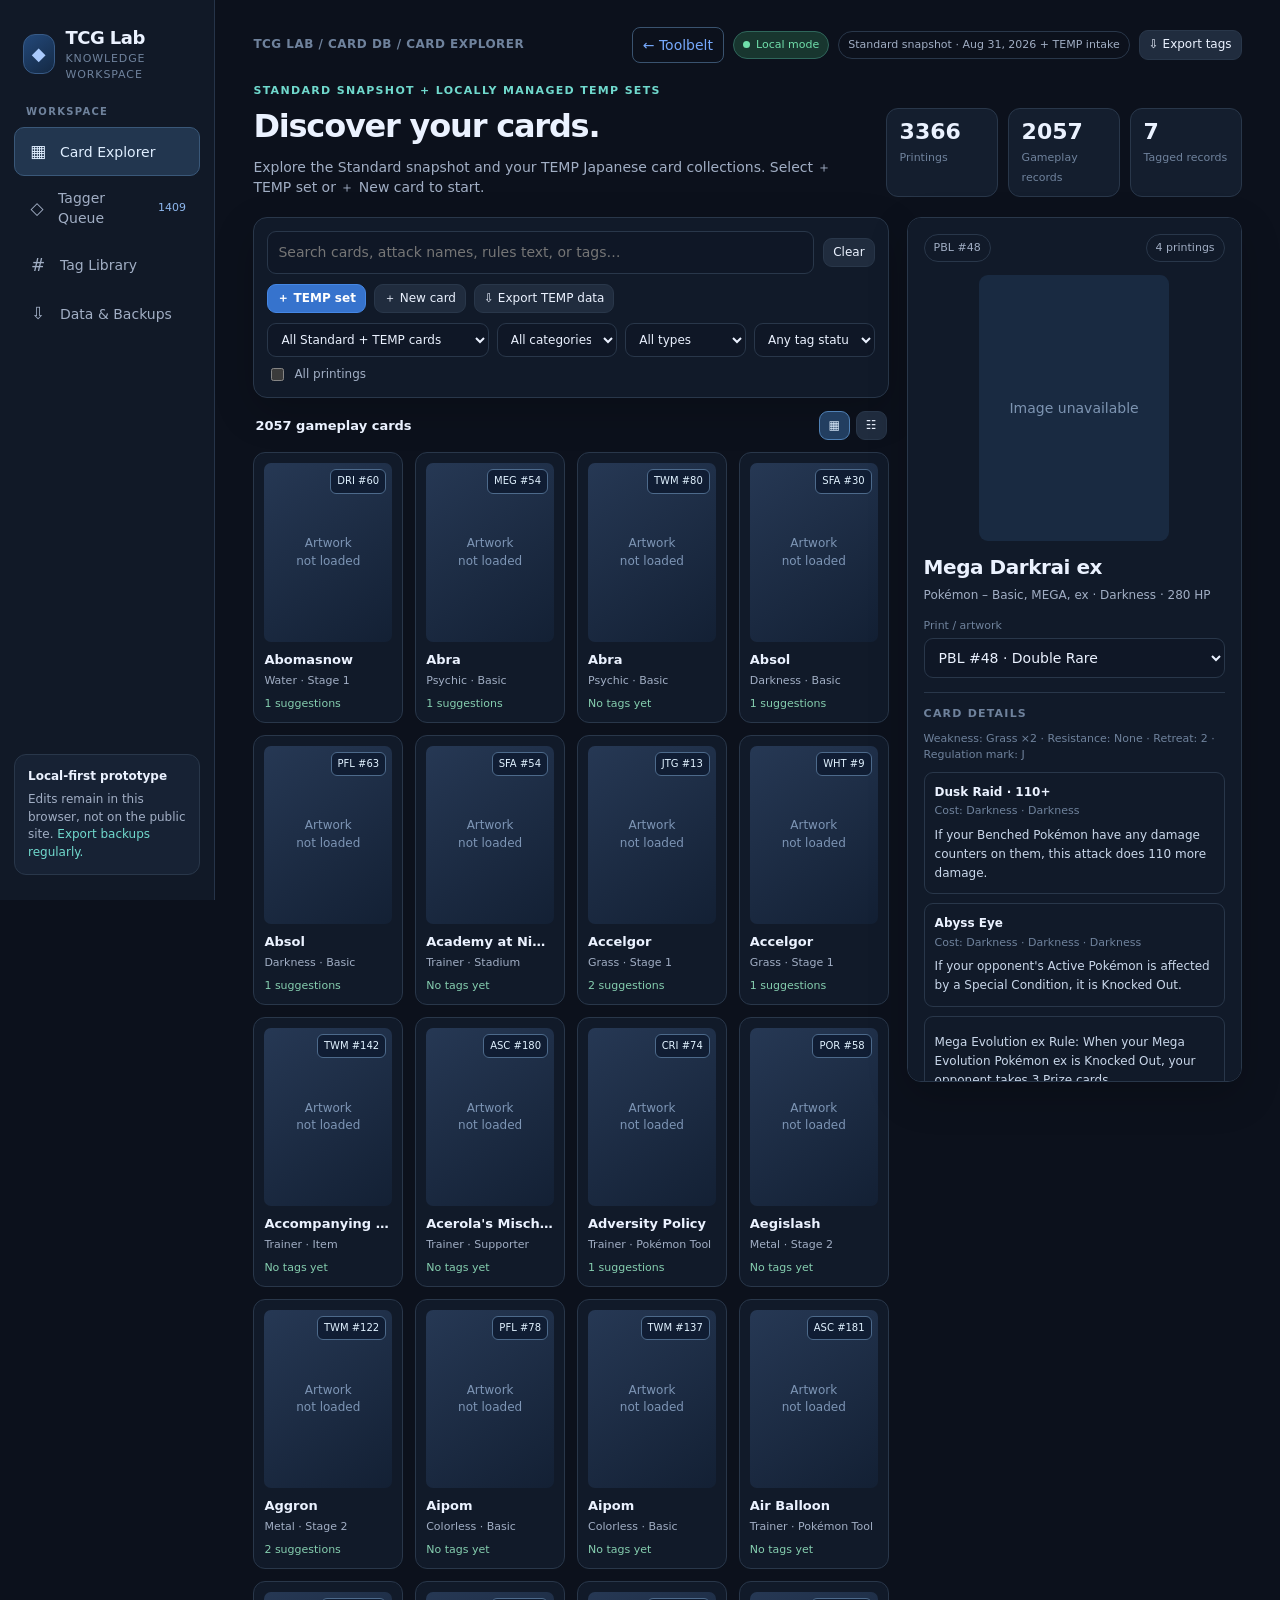
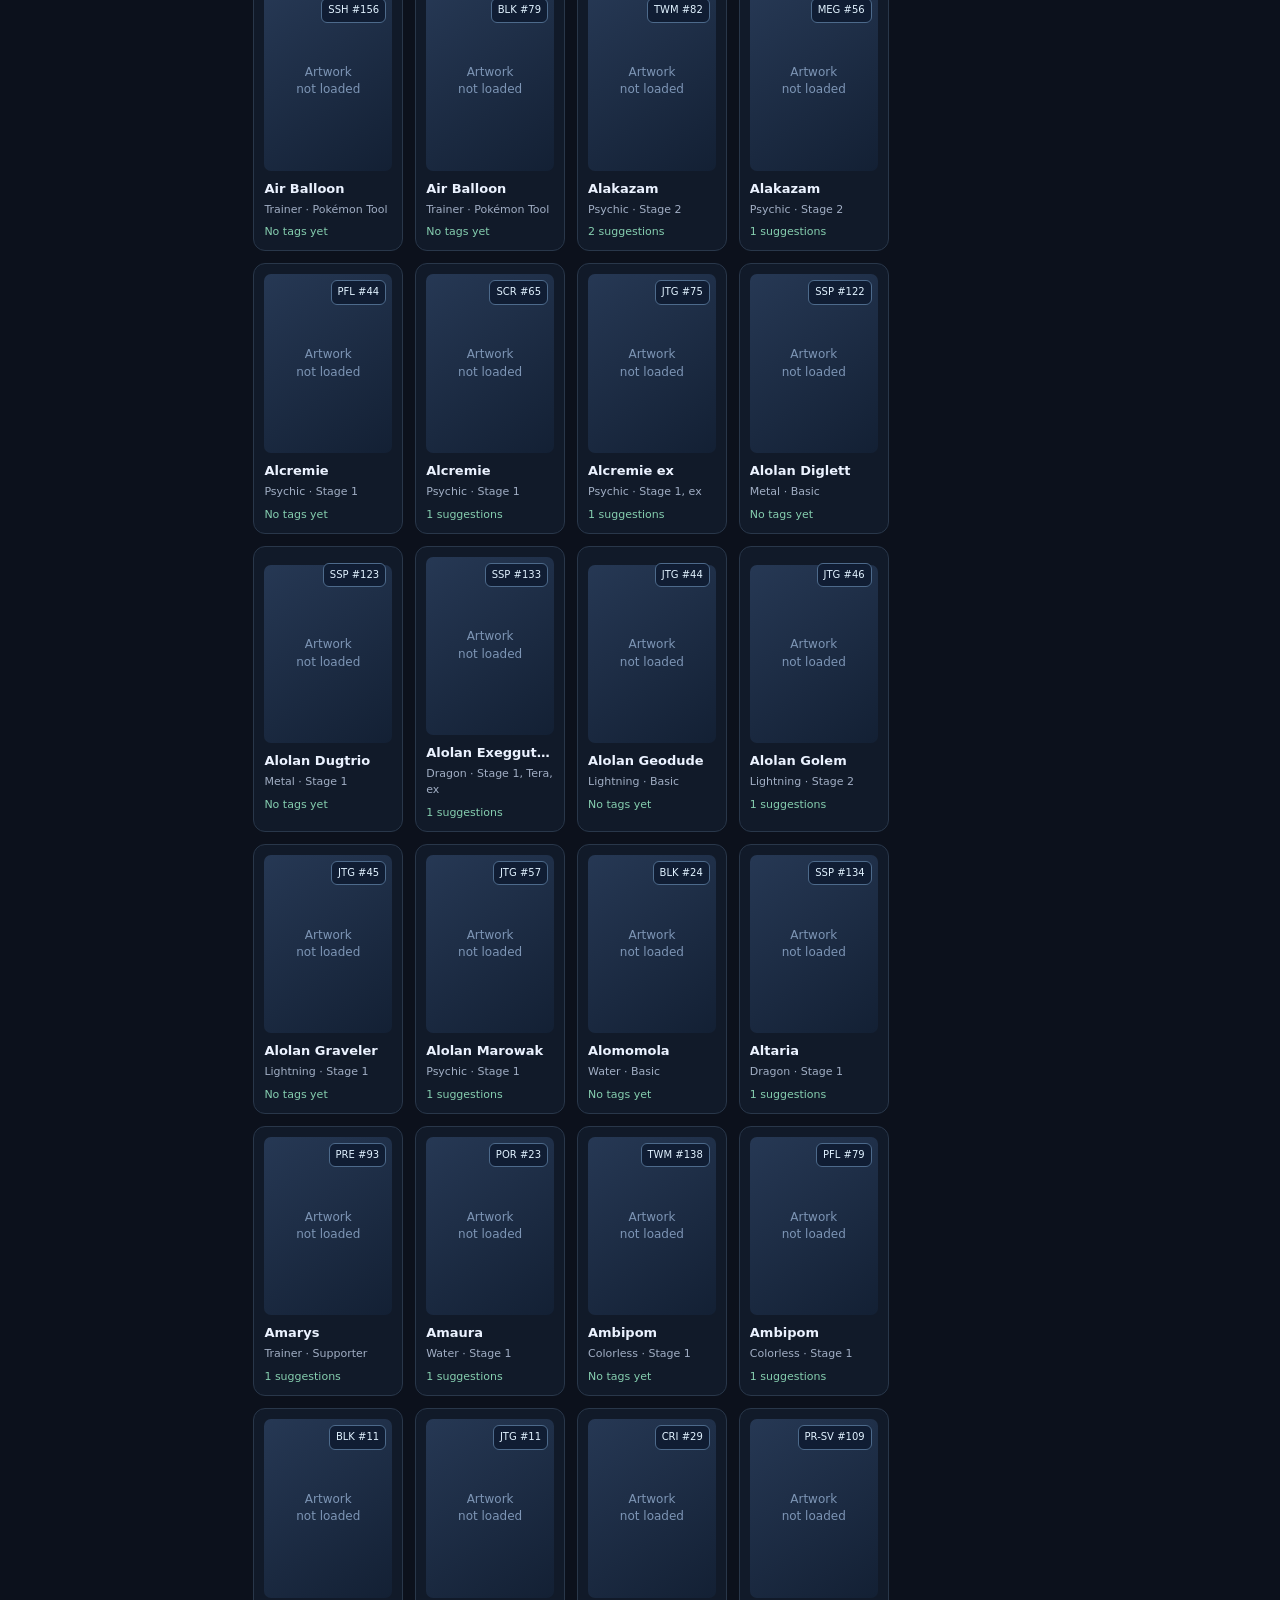
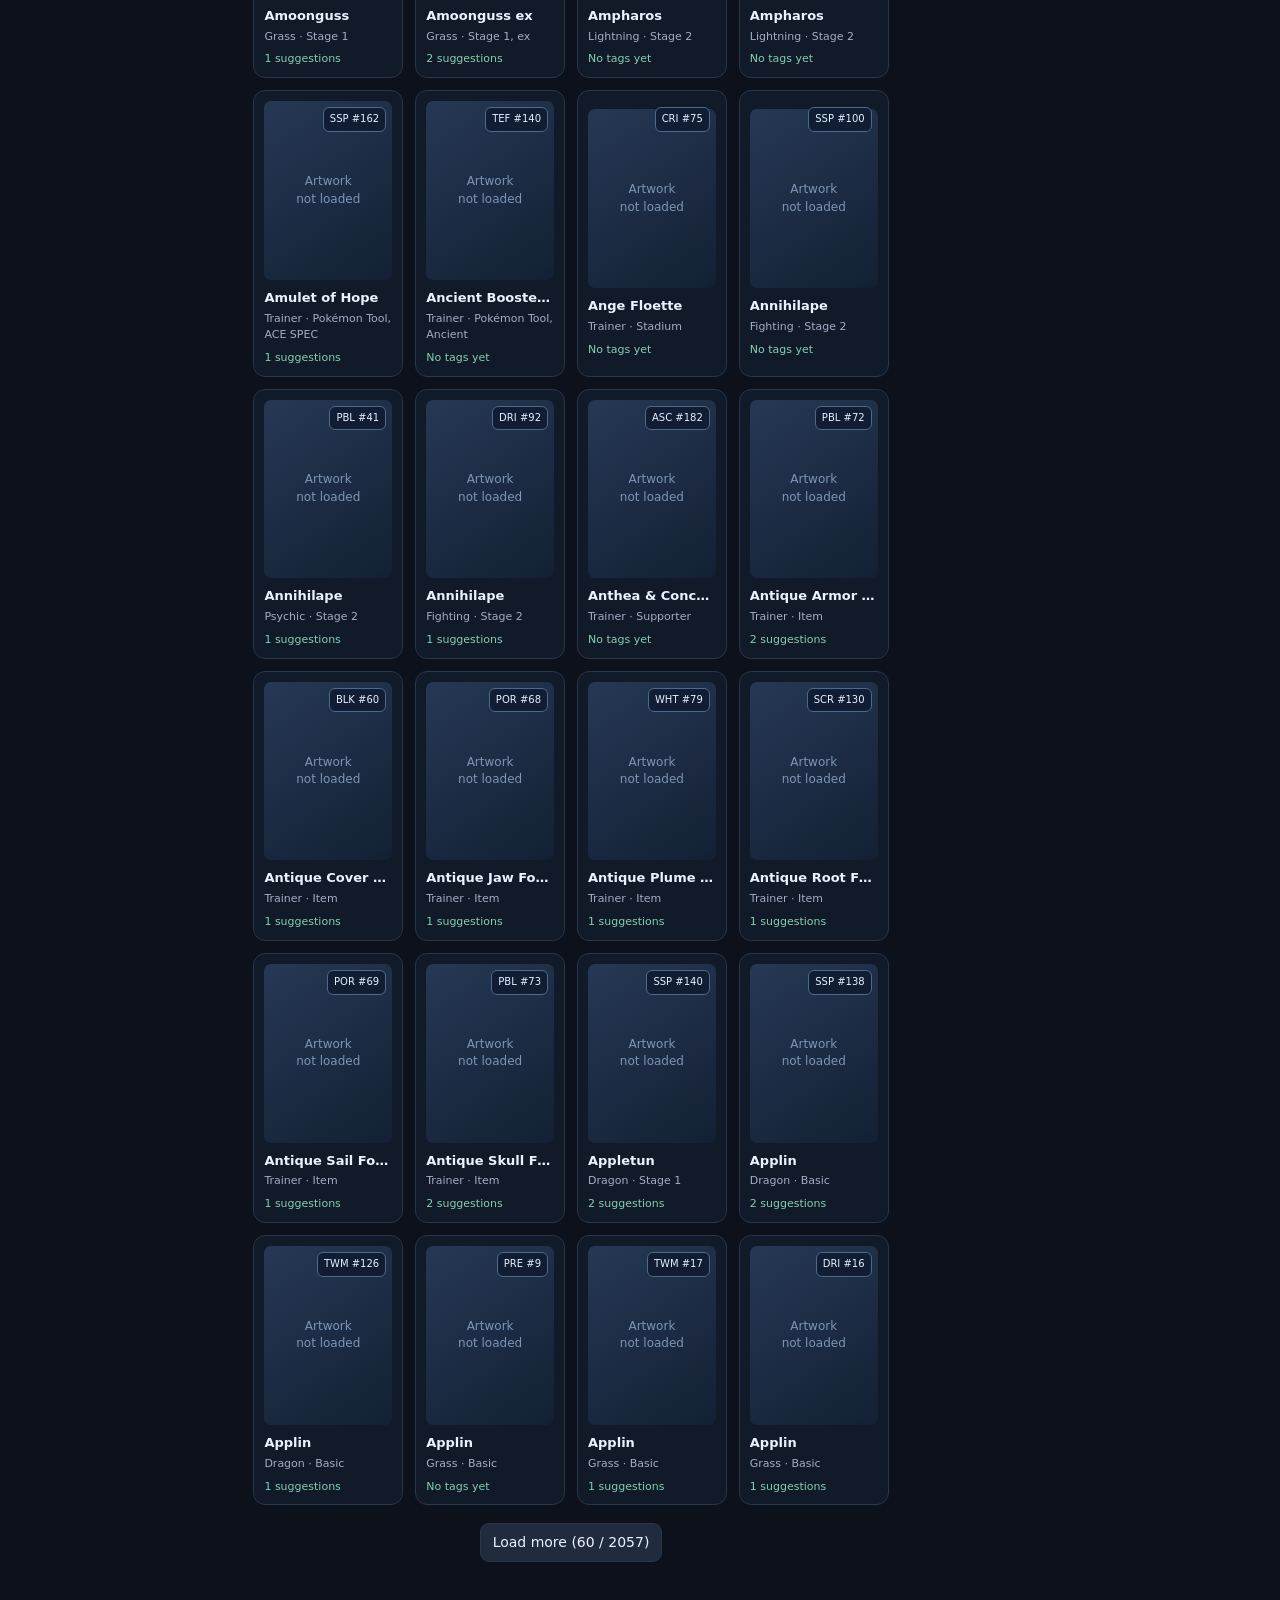
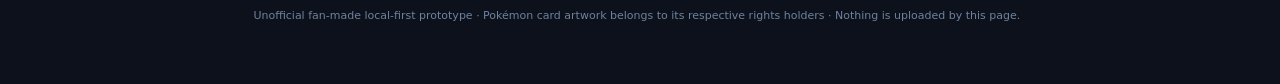
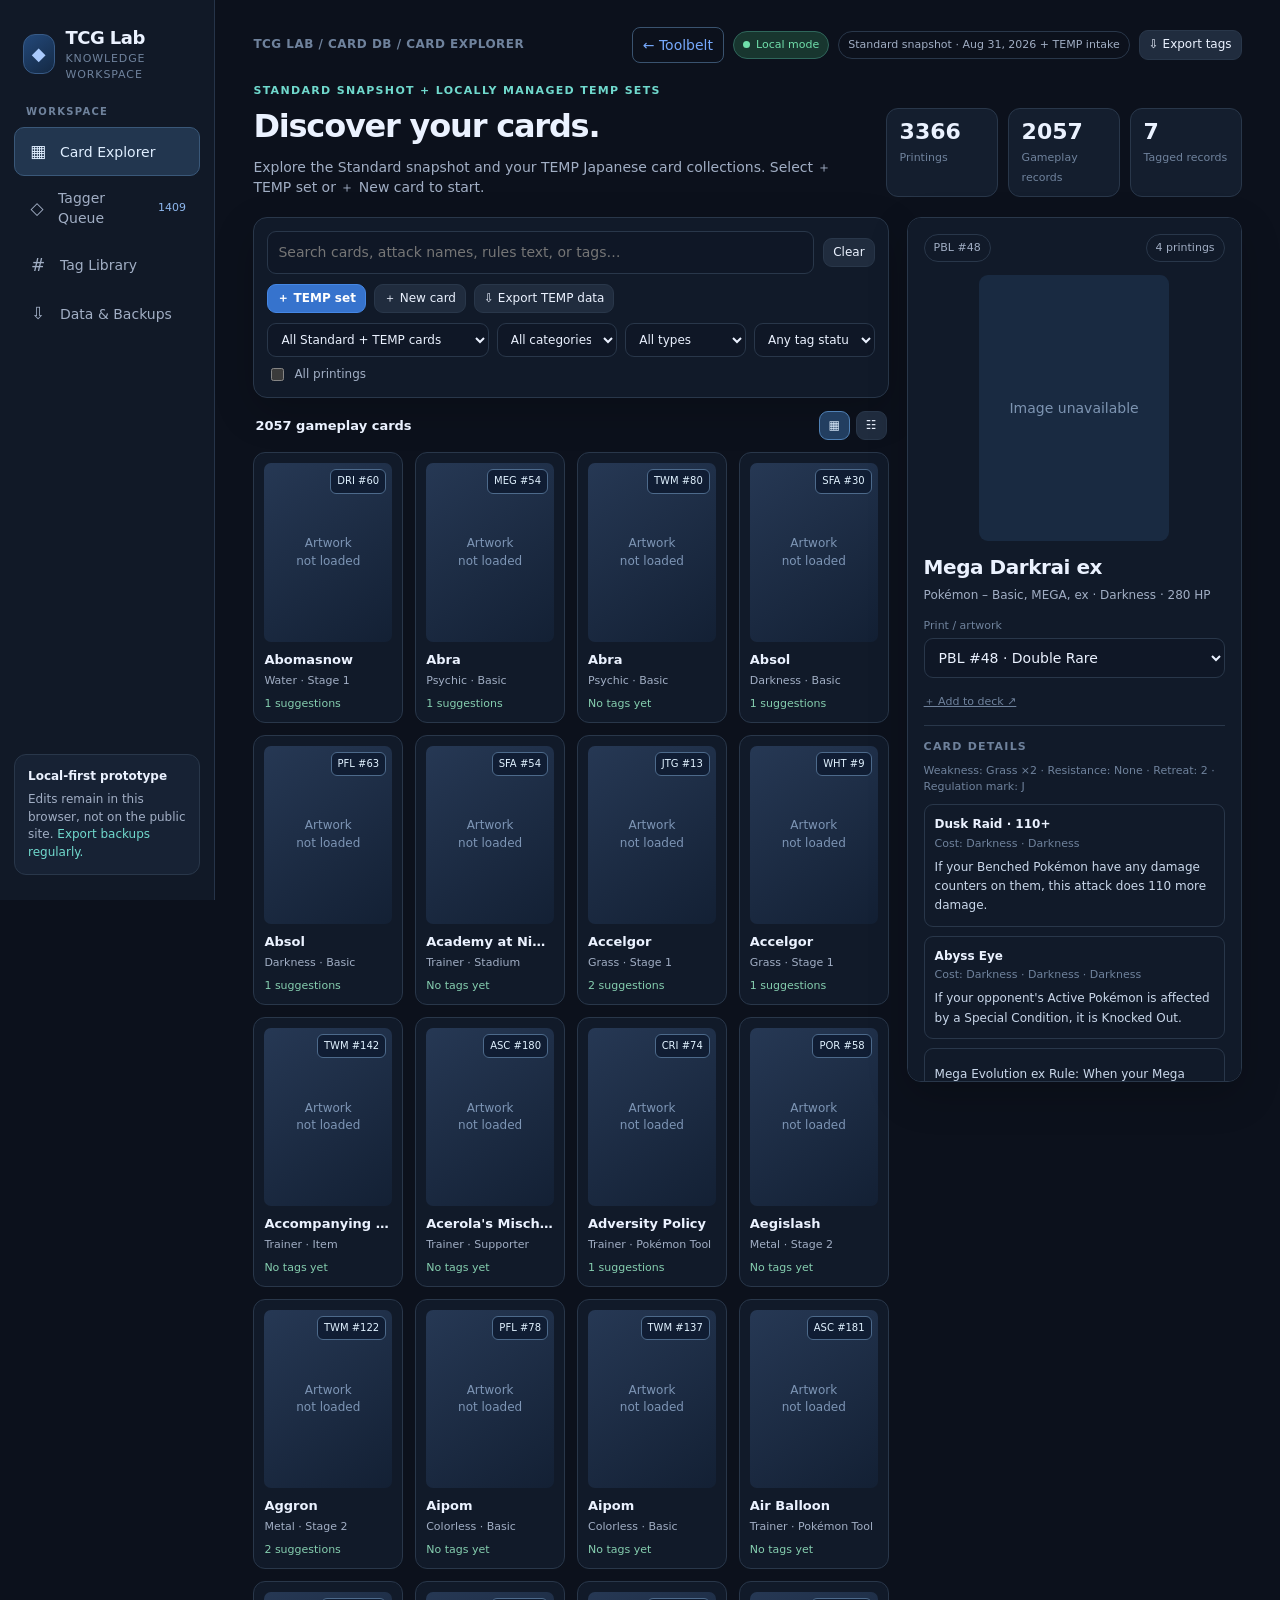
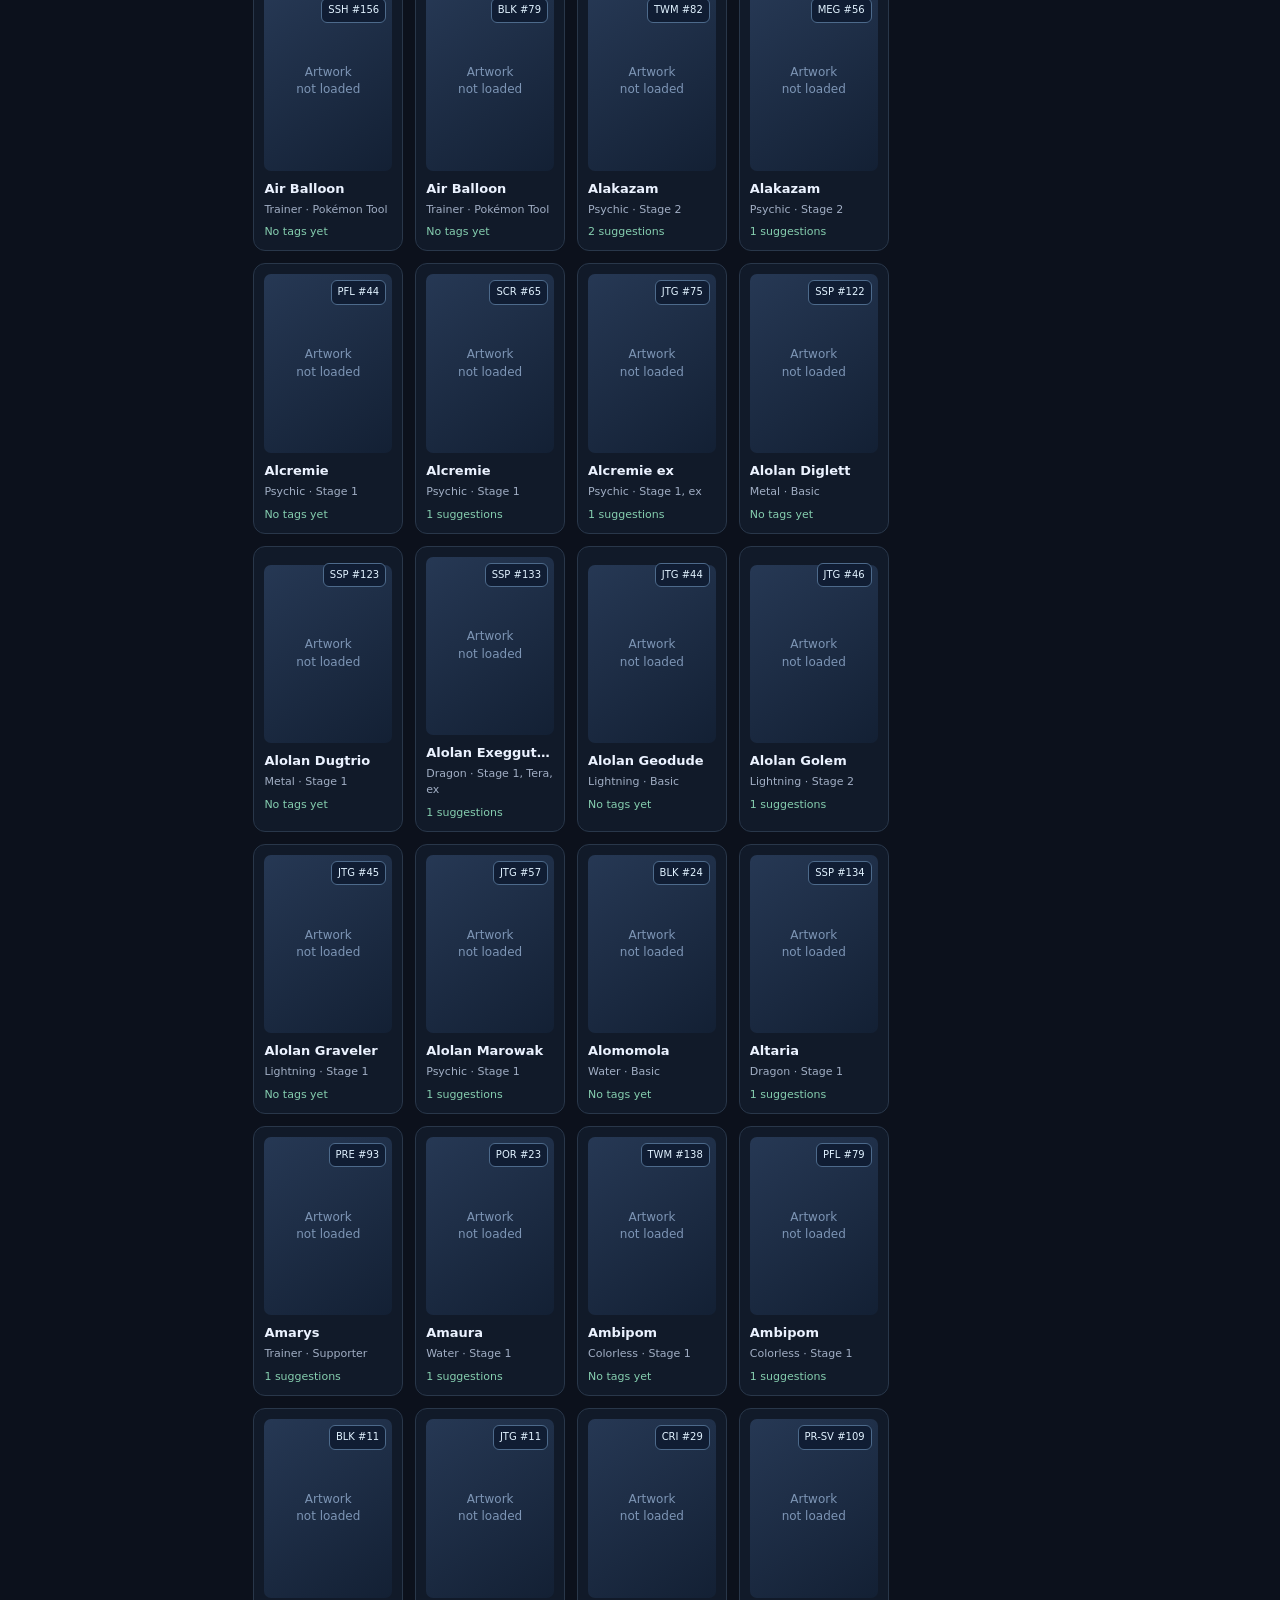
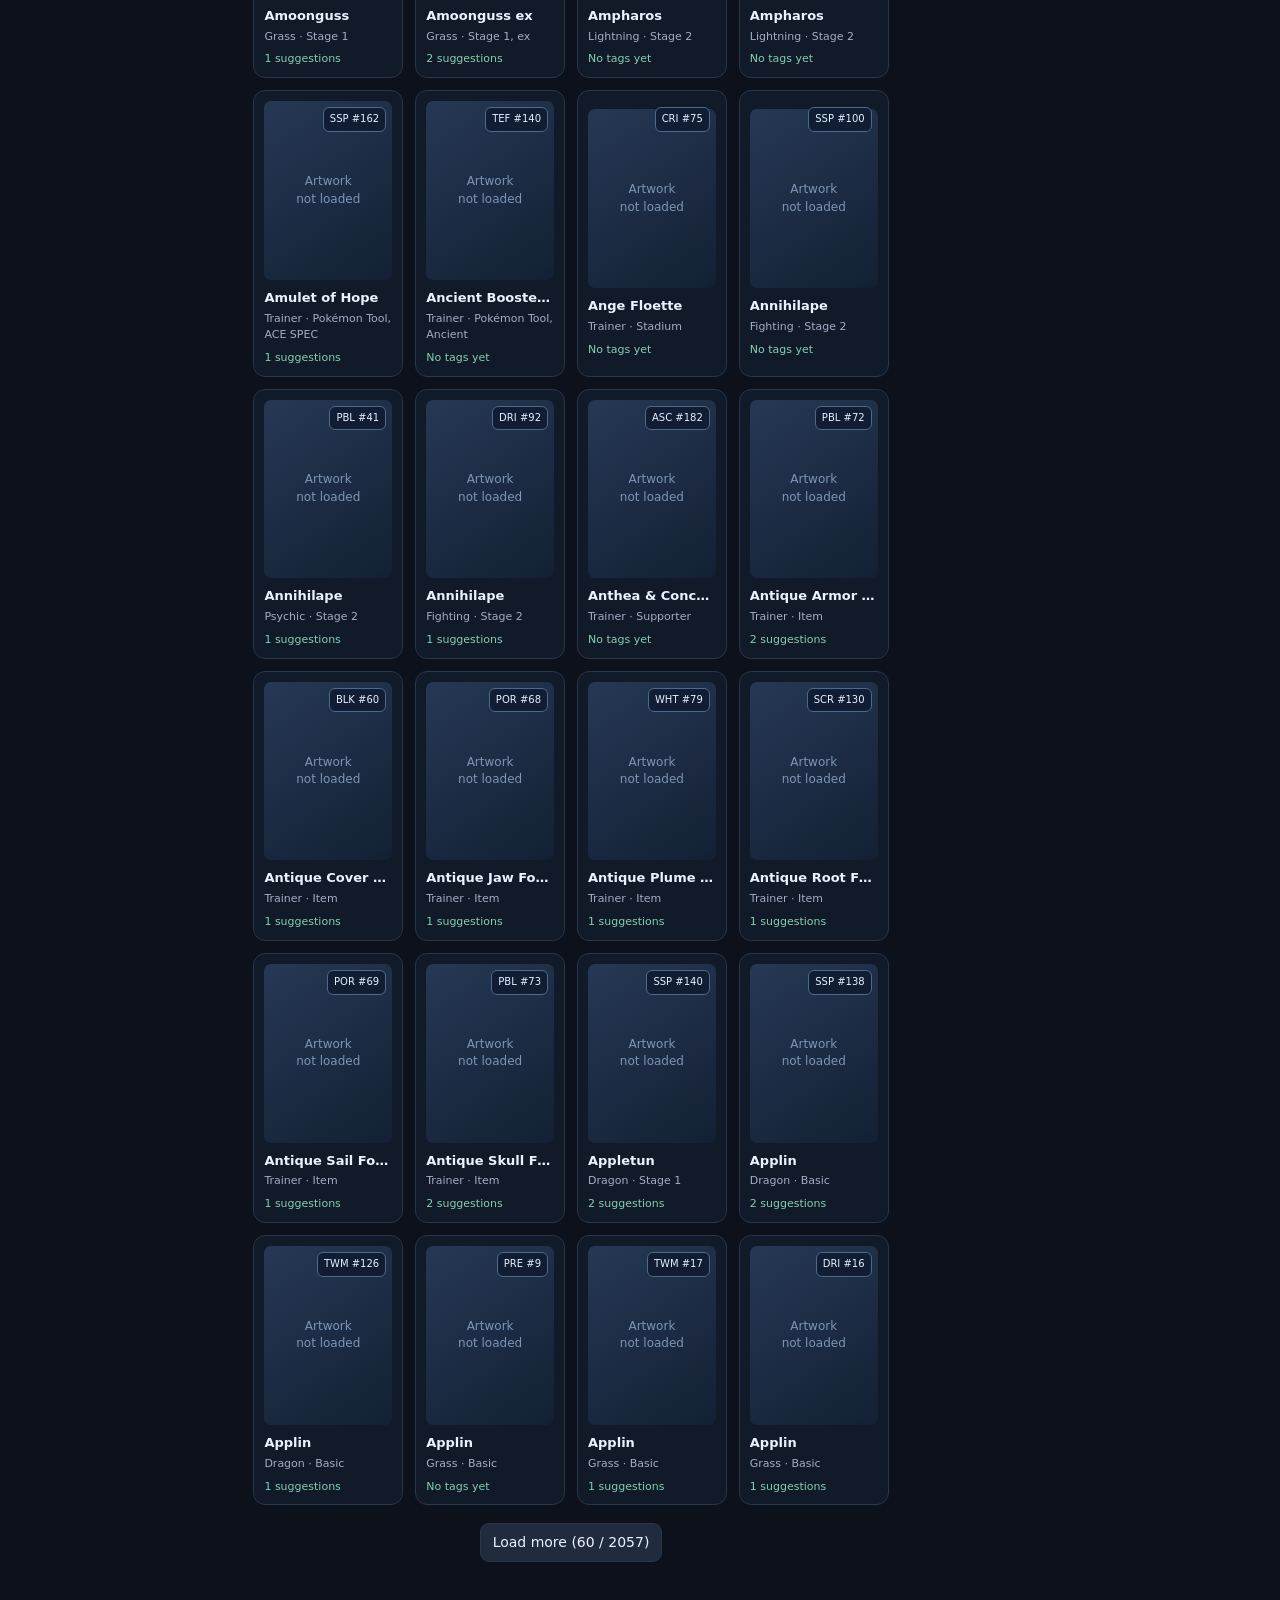
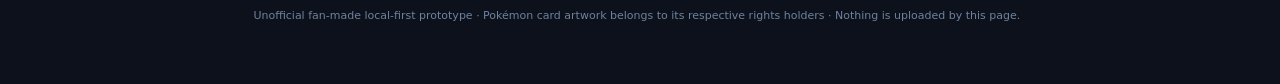
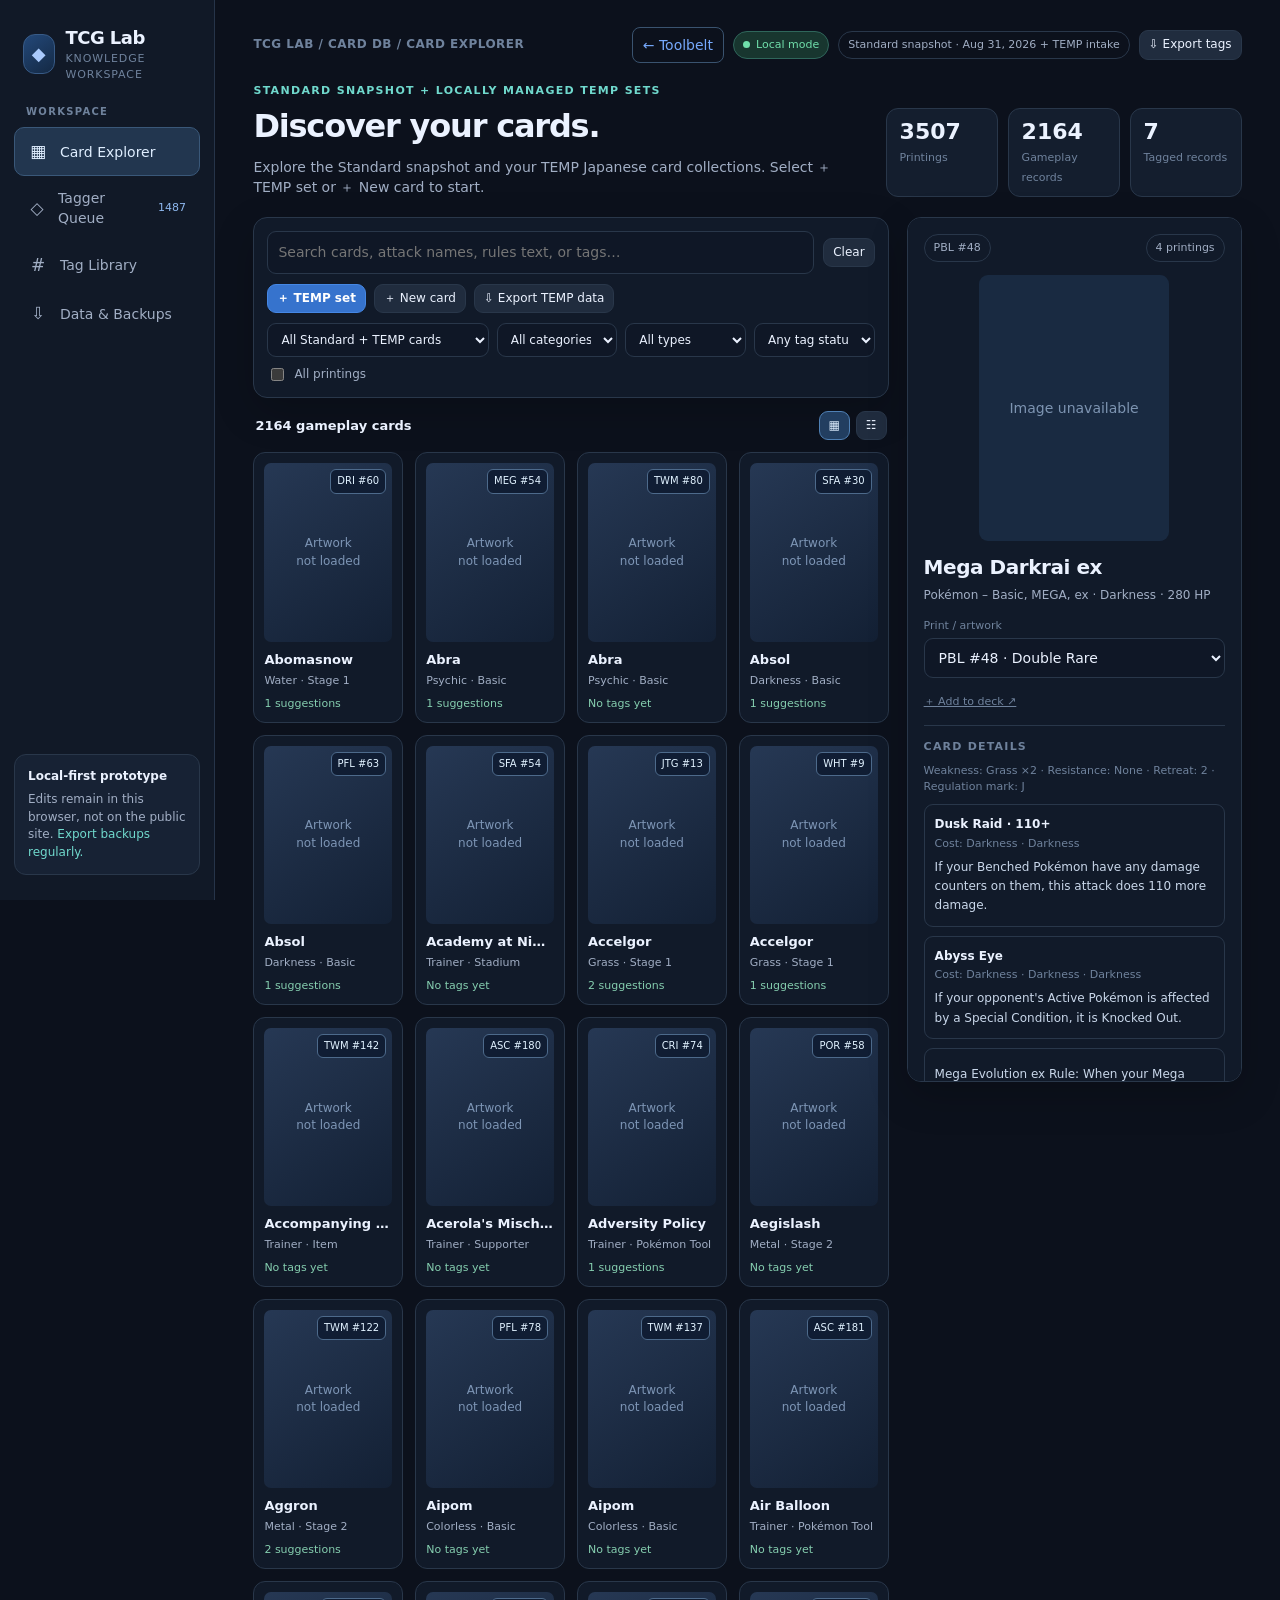
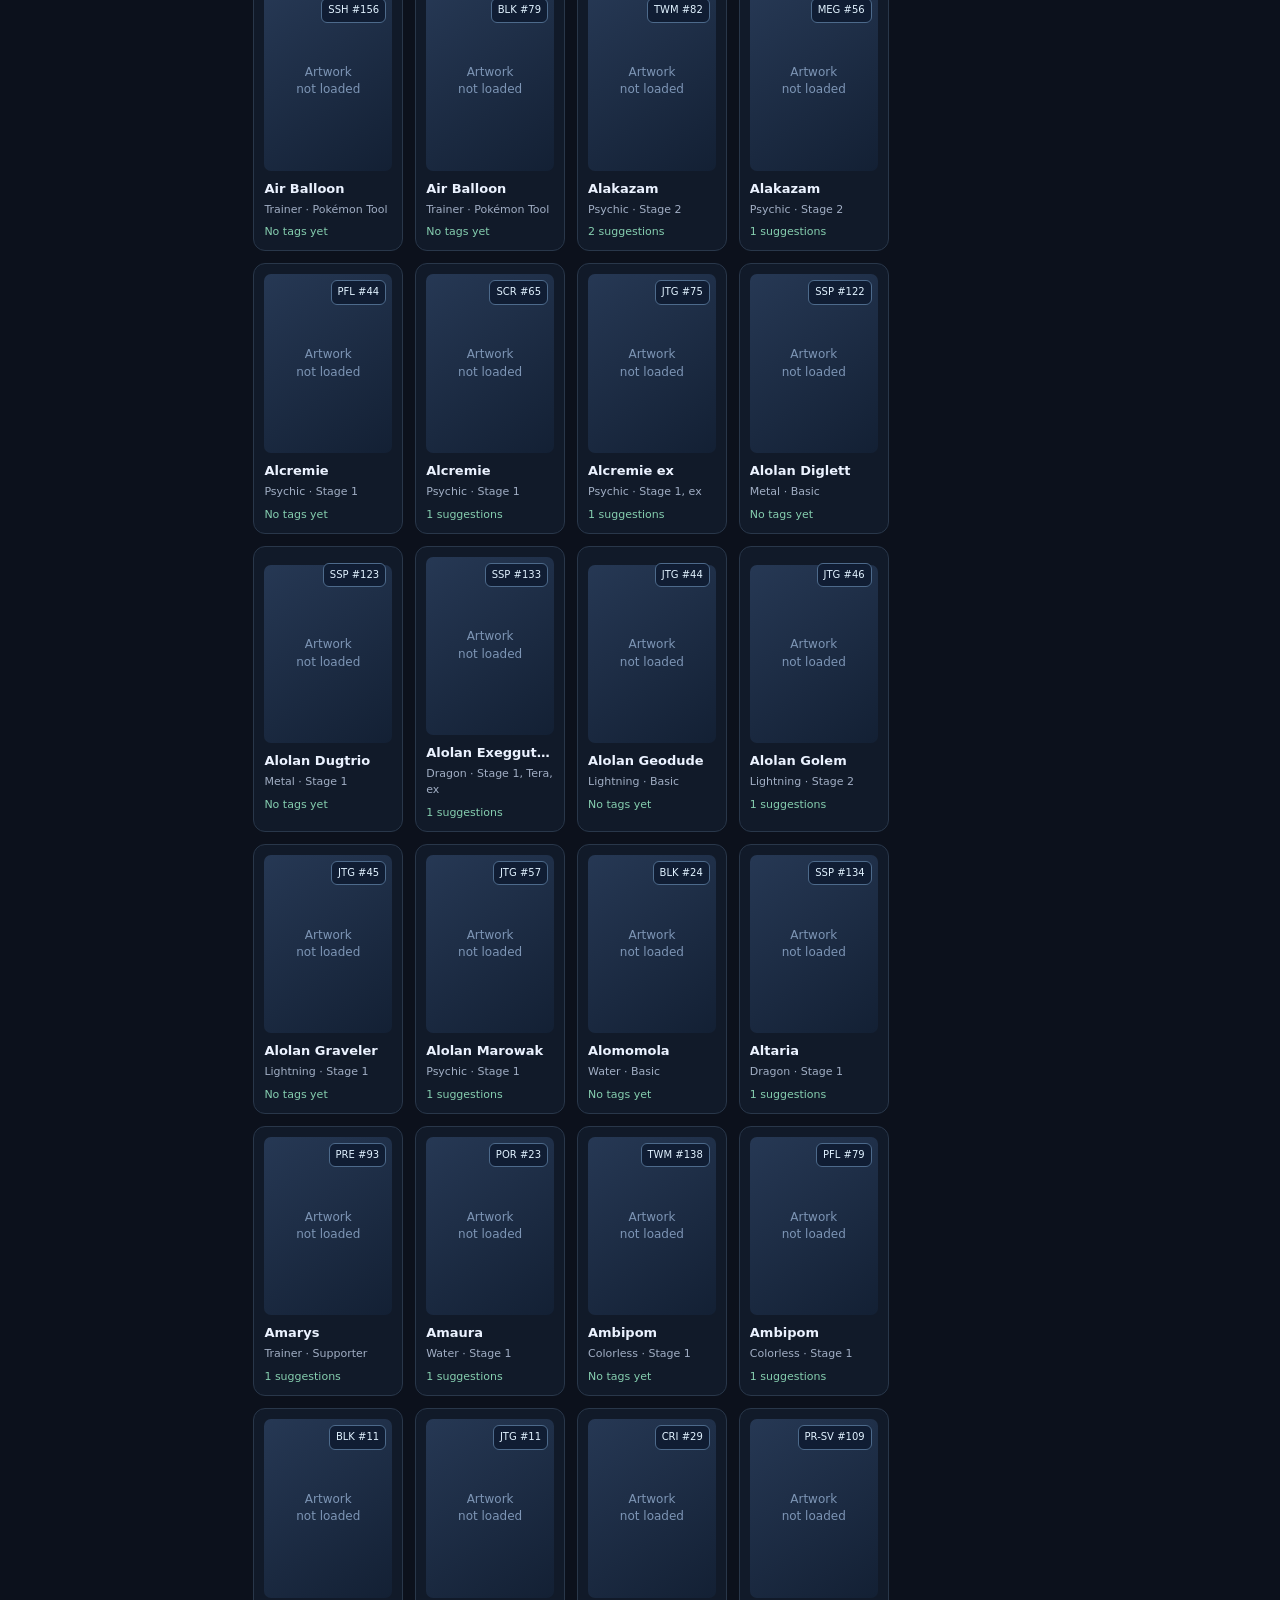
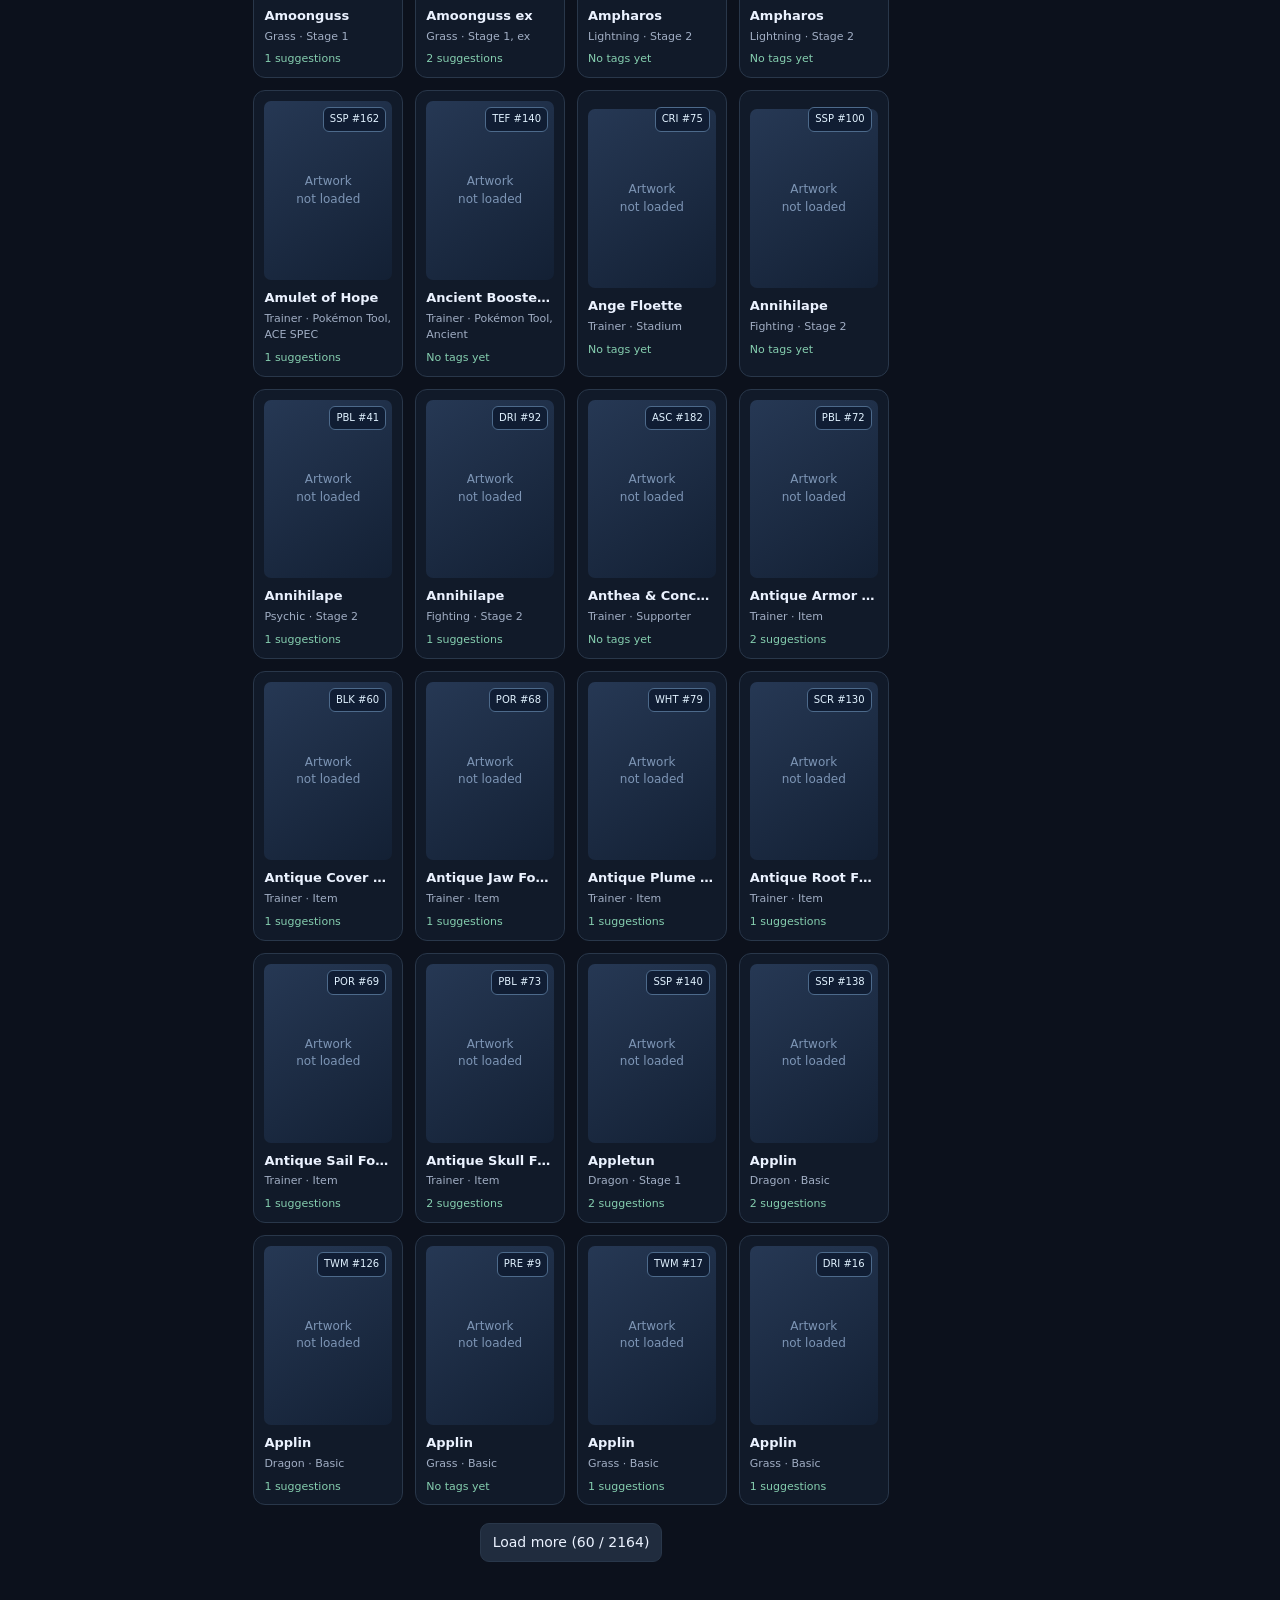
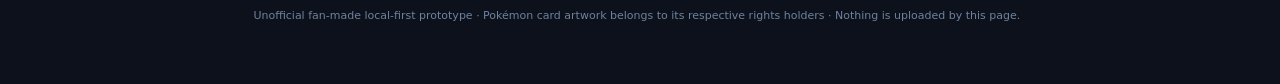
